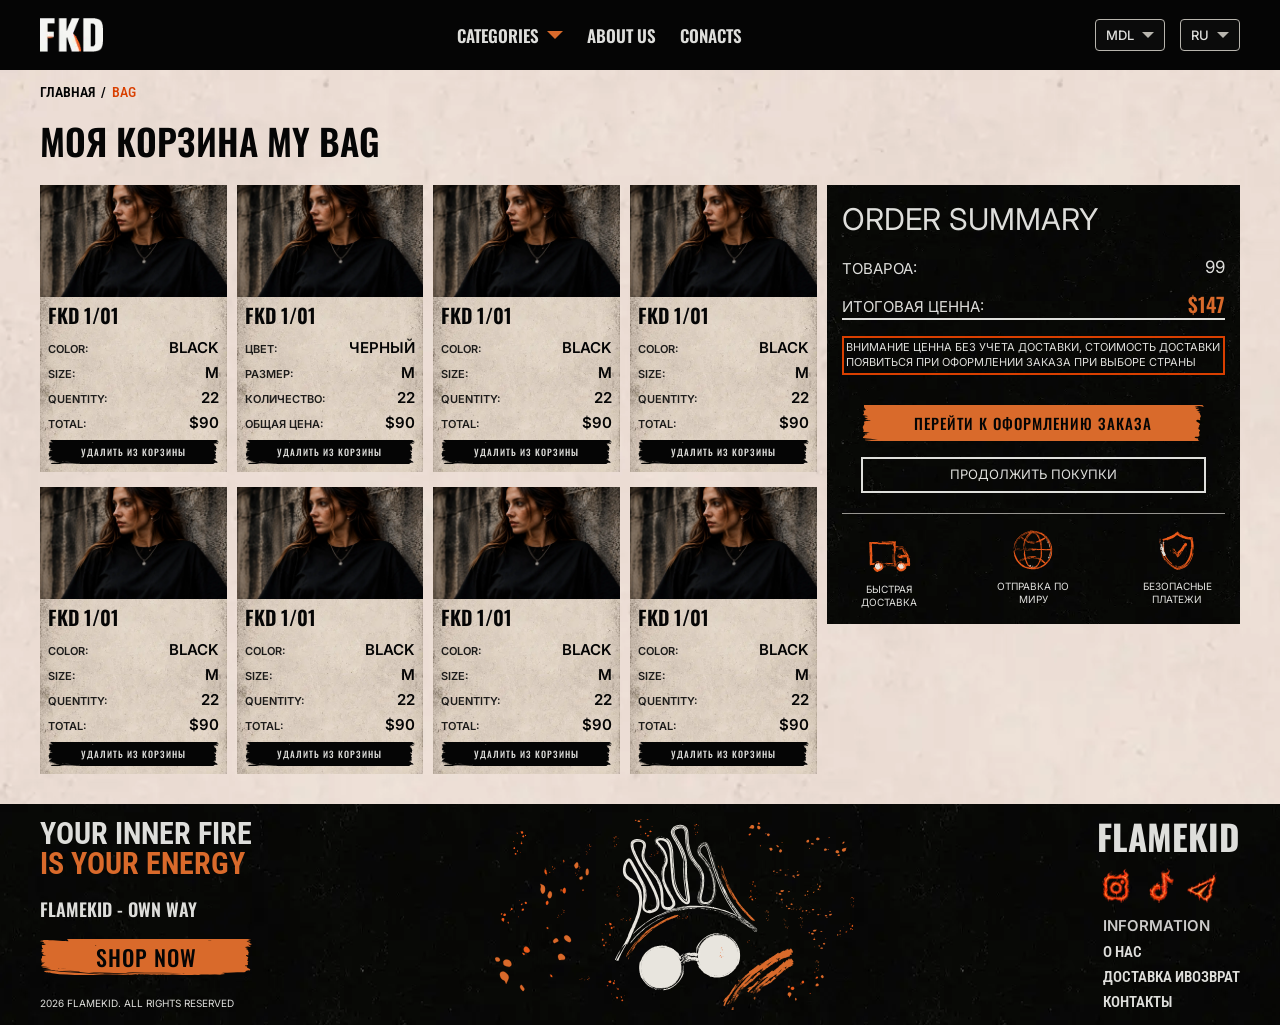
==== bag.html @ b88f5c57 "Add files via upload" ====
<!DOCTYPE html>
<html lang="ru">

<head>
	<title>корзина</title>
	<meta charset="UTF-8">
	<meta name="format-detection" content="telephone=no">

	<style>
		.preloader {
			position: fixed;
			top: 0;
			left: 0;
			z-index: 500;
			display: flex;
			justify-content: center;
			align-items: center;
			width: 100vw;
			height: 100vh;
			background-color: #050505;
			overflow: hidden;
		}

		.preloader img {
			width: 128px;
			height: 128px;

			animation: preload-fkd 1s linear infinite;
		}


		@keyframes preload-fkd {
			0% {
				transform: scale(1);
			}

			50% {
				transform: scale(1.1);
			}

			100% {
				transform: scale(1);
			}
		}
	</style>


	<link rel="stylesheet" href="css/style.min.css?_v=20261005144024">
	<link rel="shortcut icon" href="favicon.ico">
	<!-- <meta name="robots" content="noindex, nofollow"> -->
	<meta name="viewport" content="width=device-width, initial-scale=1.0">
</head>
<div class="preloader">
	<img src="img/icons/preloader.svg" alt="preloader">
</div>

<body>
	<div class="wrapper">
		<header class="header header_black">
			<div class="header__container">
				<div class="header__row row-header">
					<a href="home.html" class="row-header__logo"><picture><source srcset="img/icons/logo-fkd.webp" type="image/webp"><img src="img/icons/logo-fkd.png" alt="logotype fkd"></picture></a>
					<div class="row-header__menu menu">
						<nav class="menu__body">
							<ul class="menu__list">
								<li class="menu__item menu__item_categories" data-da=".row-header, 767.98, 2">
									<button type="button" class="menu__link menu__link_arrow">categories</button>
									<nav class="menu__sub-menu sub-menu">
										<ul class="sub-menu__items">
											<li class="sub-menu__item"><a href="#" class="sub-menu__link">t-shirt</a></li>
											<li class="sub-menu__item"><a href="#" class="sub-menu__link">caps</a></li>
											<li class="sub-menu__item"><a href="#" class="sub-menu__link">shtani</a></li>
											<li class="sub-menu__item"><a href="#" class="sub-menu__link">hudi</a></li>

											<li class="sub-menu__item"><a href="#" class="sub-menu__link">t-shirt</a></li>
											<li class="sub-menu__item"><a href="#" class="sub-menu__link">caps</a></li>
											<li class="sub-menu__item"><a href="#" class="sub-menu__link">shtani</a></li>
											<li class="sub-menu__item"><a href="#" class="sub-menu__link">hudi</a></li>
										</ul>
									</nav>
								</li>
								<li class="menu__item"><a href="/" class="menu__link">about us</a></li>
								<li class="menu__item"><a href="/" class="menu__link">conacts</a></li>

							</ul>
						</nav>
					</div>
					<div class="row-header__info-block block-info-header" data-da=".menu__list, 479.98, 0 ">
						<div class="block-info-header__custom-select" data-da=".menu__list, 767.98, 9" translate="no">

							<select name="money" class="block-info-header__change-money">
								<option value="1" selected>mdl</option>
								<option value="2">usd</option>
								<option value="3">eur</option>
							</select>


							<select name="language" class="block-info-header__language">
								<option value="1" selected>ru</option>
								<option value="2">EN</option>
								<option value="3">RO</option>
							</select>
						</div>
					</div>
					<button type="button" class="row-header__menu-icon menu-text">
						<i></i>
						<div class="menu-text__txt">
							<span class="menu-text__label-close" translate="no">close</span>
							<span class="menu-text__label-open" translate="no">menu</span>
						</div>
					</button>
				</div>
			</div>
		</header>
		<main class="page">
			<div class="page__breadcrumbs-bag breadcrumbs">
				<div class="breadcrumbs__container">
					<ul class="breadcrumbs__list breadcrumbs__list_black-color">
						<li class="breadcrumbs__item"><a href="home.html" class="breadcrumbs__link">главная</a></li>
						<li class="breadcrumbs__item">
							<p class="breadcrumbs__link breadcrumbs__link_active">bag</p>
						</li>
					</ul>
				</div>
			</div>
			<section class="page__bag-content content-bag">
				<div class="content-bag__container">
					<div class="content-bag__top-row row-top">
						<h1 class="row-top__title caption">моя корзина my bag</h1>
					</div>
					<div class="content-bag__row">
						<div class="content-bag__left-column column-left-bag">
							<div class="column-left-bag__product product-bag">
								<div class="product-bag__card">
									<a href="product.html" class="product-bag__img-ibg">
										<picture><source data-srcset="img/card-product-img/000010.webp" srcset="[data-uri]" type="image/webp"><img src="[data-uri]"  src="img/icons/fkd-lazy.svg" data-src="img/card-product-img/000010.png" alt="t-shirt"></picture>
									</a>
									<div class="product-bag__body">
										<h2 class="product-bag__title">fkd 1/01</h2>

										<div class="product-bag__color-info info-color info-card-bag">
											<div class="info-color__caption caption-info-bag">color</div>
											<div class="info-color__value">black</div>
										</div>

										<div class="product-bag__size-info info-size info-card-bag">
											<div class="info-size__caption caption-info-bag">size</div>
											<div class="info-size__value">m</div>
										</div>

										<div class="product-bag__quentity quentity-products info-card-bag">
											<div class="quentity-products__caption caption-info-bag">quentity</div>
											<div class="quentity-products__items">22</div>
										</div>
										<div class="product-bag__price price-product-bag info-card-bag">
											<div class="price-product-bag__caption caption-info-bag">total</div>
											<div class="price-product-bag__money" translate="no">$90</div>
										</div>
										<button type="button" class="product-bag__btn-remove btn-bay">удалить из корзины</button>
									</div>
								</div>
							</div>
							<div class="column-left-bag__product product-bag">
								<div class="product-bag__card">
									<div class="product-bag__img-ibg">
										<picture><source data-srcset="img/card-product-img/000010.webp" srcset="[data-uri]" type="image/webp"><img src="[data-uri]"  src="img/icons/fkd-lazy.svg" data-src="img/card-product-img/000010.png" alt="t-shirt"></picture>
									</div>
									<div class="product-bag__body">
										<h2 class="product-bag__title">fkd 1/01</h2>

										<div class="product-bag__color-info info-color info-card-bag">
											<div class="info-color__caption caption-info-bag">цвет</div>
											<div class="info-color__value">черный</div>
										</div>

										<div class="product-bag__size-info info-size info-card-bag">
											<div class="info-size__caption caption-info-bag">размер</div>
											<div class="info-size__value">m</div>
										</div>

										<div class="product-bag__quentity quentity-products info-card-bag">
											<div class="quentity-products__caption caption-info-bag">количество</div>
											<div class="quentity-products__items">22</div>
										</div>
										<div class="product-bag__price price-product-bag info-card-bag">
											<div class="price-product-bag__caption caption-info-bag">общая цена</div>
											<div class="price-product-bag__money" translate="no">$90</div>
										</div>
										<button type="button" class="product-bag__btn-remove btn-bay">удалить из корзины</button>
									</div>
								</div>
							</div>
							<div class="column-left-bag__product product-bag">
								<div class="product-bag__card">
									<div class="product-bag__img-ibg">
										<picture><source data-srcset="img/card-product-img/000010.webp" srcset="[data-uri]" type="image/webp"><img src="[data-uri]"  src="img/icons/fkd-lazy.svg" data-src="img/card-product-img/000010.png" alt="t-shirt"></picture>
									</div>
									<div class="product-bag__body">
										<h2 class="product-bag__title">fkd 1/01</h2>

										<div class="product-bag__color-info info-color info-card-bag">
											<div class="info-color__caption caption-info-bag">color</div>
											<div class="info-color__value">black</div>
										</div>

										<div class="product-bag__size-info info-size info-card-bag">
											<div class="info-size__caption caption-info-bag">size</div>
											<div class="info-size__value">m</div>
										</div>

										<div class="product-bag__quentity quentity-products info-card-bag">
											<div class="quentity-products__caption caption-info-bag">quentity</div>
											<div class="quentity-products__items">22</div>
										</div>
										<div class="product-bag__price price-product-bag info-card-bag">
											<div class="price-product-bag__caption caption-info-bag">total</div>
											<div class="price-product-bag__money" translate="no">$90</div>
										</div>
										<button type="button" class="product-bag__btn-remove btn-bay">удалить из корзины</button>
									</div>
								</div>
							</div>
							<div class="column-left-bag__product product-bag">
								<div class="product-bag__card">
									<div class="product-bag__img-ibg">
										<picture><source data-srcset="img/card-product-img/000010.webp" srcset="[data-uri]" type="image/webp"><img src="[data-uri]"  src="img/icons/fkd-lazy.svg" data-src="img/card-product-img/000010.png" alt="t-shirt"></picture>
									</div>
									<div class="product-bag__body">
										<h2 class="product-bag__title">fkd 1/01</h2>

										<div class="product-bag__color-info info-color info-card-bag">
											<div class="info-color__caption caption-info-bag">color</div>
											<div class="info-color__value">black</div>
										</div>

										<div class="product-bag__size-info info-size info-card-bag">
											<div class="info-size__caption caption-info-bag">size</div>
											<div class="info-size__value">m</div>
										</div>

										<div class="product-bag__quentity quentity-products info-card-bag">
											<div class="quentity-products__caption caption-info-bag">quentity</div>
											<div class="quentity-products__items">22</div>
										</div>
										<div class="product-bag__price price-product-bag info-card-bag">
											<div class="price-product-bag__caption caption-info-bag">total</div>
											<div class="price-product-bag__money" translate="no">$90</div>
										</div>
										<button type="button" class="product-bag__btn-remove btn-bay">удалить из корзины</button>
									</div>
								</div>
							</div>
							<div class="column-left-bag__product product-bag">
								<div class="product-bag__card">
									<div class="product-bag__img-ibg">
										<picture><source data-srcset="img/card-product-img/000010.webp" srcset="[data-uri]" type="image/webp"><img src="[data-uri]"  src="img/icons/fkd-lazy.svg" data-src="img/card-product-img/000010.png" alt="t-shirt"></picture>
									</div>
									<div class="product-bag__body">
										<h2 class="product-bag__title">fkd 1/01</h2>

										<div class="product-bag__color-info info-color info-card-bag">
											<div class="info-color__caption caption-info-bag">color</div>
											<div class="info-color__value">black</div>
										</div>

										<div class="product-bag__size-info info-size info-card-bag">
											<div class="info-size__caption caption-info-bag">size</div>
											<div class="info-size__value">m</div>
										</div>

										<div class="product-bag__quentity quentity-products info-card-bag">
											<div class="quentity-products__caption caption-info-bag">quentity</div>
											<div class="quentity-products__items">22</div>
										</div>
										<div class="product-bag__price price-product-bag info-card-bag">
											<div class="price-product-bag__caption caption-info-bag">total</div>
											<div class="price-product-bag__money" translate="no">$90</div>
										</div>
										<button type="button" class="product-bag__btn-remove btn-bay">удалить из корзины</button>
									</div>
								</div>
							</div>
							<div class="column-left-bag__product product-bag">
								<div class="product-bag__card">
									<div class="product-bag__img-ibg">
										<picture><source data-srcset="img/card-product-img/000010.webp" srcset="[data-uri]" type="image/webp"><img src="[data-uri]"  src="img/icons/fkd-lazy.svg" data-src="img/card-product-img/000010.png" alt="t-shirt"></picture>
									</div>
									<div class="product-bag__body">
										<h2 class="product-bag__title">fkd 1/01</h2>

										<div class="product-bag__color-info info-color info-card-bag">
											<div class="info-color__caption caption-info-bag">color</div>
											<div class="info-color__value">black</div>
										</div>

										<div class="product-bag__size-info info-size info-card-bag">
											<div class="info-size__caption caption-info-bag">size</div>
											<div class="info-size__value">m</div>
										</div>

										<div class="product-bag__quentity quentity-products info-card-bag">
											<div class="quentity-products__caption caption-info-bag">quentity</div>
											<div class="quentity-products__items">22</div>
										</div>
										<div class="product-bag__price price-product-bag info-card-bag">
											<div class="price-product-bag__caption caption-info-bag">total</div>
											<div class="price-product-bag__money" translate="no">$90</div>
										</div>
										<button type="button" class="product-bag__btn-remove btn-bay">удалить из корзины</button>
									</div>
								</div>
							</div>
							<div class="column-left-bag__product product-bag">
								<div class="product-bag__card">
									<div class="product-bag__img-ibg">
										<picture><source data-srcset="img/card-product-img/000010.webp" srcset="[data-uri]" type="image/webp"><img src="[data-uri]"  src="img/icons/fkd-lazy.svg" data-src="img/card-product-img/000010.png" alt="t-shirt"></picture>
									</div>
									<div class="product-bag__body">
										<h2 class="product-bag__title">fkd 1/01</h2>

										<div class="product-bag__color-info info-color info-card-bag">
											<div class="info-color__caption caption-info-bag">color</div>
											<div class="info-color__value">black</div>
										</div>

										<div class="product-bag__size-info info-size info-card-bag">
											<div class="info-size__caption caption-info-bag">size</div>
											<div class="info-size__value">m</div>
										</div>

										<div class="product-bag__quentity quentity-products info-card-bag">
											<div class="quentity-products__caption caption-info-bag">quentity</div>
											<div class="quentity-products__items">22</div>
										</div>
										<div class="product-bag__price price-product-bag info-card-bag">
											<div class="price-product-bag__caption caption-info-bag">total</div>
											<div class="price-product-bag__money" translate="no">$90</div>
										</div>
										<button type="button" class="product-bag__btn-remove btn-bay">удалить из корзины</button>
									</div>
								</div>
							</div>
							<div class="column-left-bag__product product-bag">
								<div class="product-bag__card">
									<div class="product-bag__img-ibg">
										<picture><source data-srcset="img/card-product-img/000010.webp" srcset="[data-uri]" type="image/webp"><img src="[data-uri]"  src="img/icons/fkd-lazy.svg" data-src="img/card-product-img/000010.png" alt="t-shirt"></picture>
									</div>
									<div class="product-bag__body">
										<h2 class="product-bag__title">fkd 1/01</h2>

										<div class="product-bag__color-info info-color info-card-bag">
											<div class="info-color__caption caption-info-bag">color</div>
											<div class="info-color__value">black</div>
										</div>

										<div class="product-bag__size-info info-size info-card-bag">
											<div class="info-size__caption caption-info-bag">size</div>
											<div class="info-size__value">m</div>
										</div>

										<div class="product-bag__quentity quentity-products info-card-bag">
											<div class="quentity-products__caption caption-info-bag">quentity</div>
											<div class="quentity-products__items">22</div>
										</div>
										<div class="product-bag__price price-product-bag info-card-bag">
											<div class="price-product-bag__caption caption-info-bag">total</div>
											<div class="price-product-bag__money" translate="no">$90</div>
										</div>
										<button type="button" class="product-bag__btn-remove btn-bay">удалить из корзины</button>
									</div>
								</div>
							</div>
						</div>
						<div class="content-bag__right-column column-right">
							<div class="column-right__body">
								<h3 class="column-right__title">order summary</h3>
								<div class="column-right__quentity-info info-quentity info-card-bag">
									<div class="info-quentity__title">товароа</div>
									<div class="info-quentity__product-quentity">99</div>
								</div>
								<div class="column-right__price price-order info-card-bag">
									<div class="price-order__title">итоговая ценна</div>
									<div class="price-order__price">$147</div>
								</div>
								<p class="column-right__additional-info">внимание ценна без учета доставки, стоимость доставки появиться при оформлении заказа при выборе страны</p>
								<button type="submit" class="column-right__checkout btn-bay btn-bay_orange">перейти к оформлению заказа</button>
								<a href="#" class="column-right__continue-shop">продолжить покупки</a>
								<div class="column-right__icons-row row-icons-product">
									<div class="row-icons-product__card">
										<div class="row-icons-product__icon-diverly"></div>
										<p class="row-icons-product__txt">быстрая доставка</p>
									</div>
									<div class="row-icons-product__card">
										<div class="row-icons-product__icon-shiping"></div>
										<p class="row-icons-product__txt">отправка по миру</p>
									</div>
									<div class="row-icons-product__card">
										<div class="row-icons-product__icon-secure"></div>
										<p class="row-icons-product__txt">безопасные платежи</p>
									</div>
								</div>
							</div>
						</div>
					</div>
				</div>
			</section>
		</main>
		<footer class="footer">
			<div class="footer__container">
				<div class="footer__row">
					<div class="footer__item-left left-item-footer">
						<p class="left-item-footer__big-txt">Your inner fire <br> <span> is your energy</span></p>
						<p class="left-item-footer__small-txt">flamekid - own way</p>
						<a href="#" class="left-item-footer__link btn-bay btn-bay_orange">shop now</a>
						<p class="left-item-footer__copyright" data-da=".right-item, 767.98,4">2026 flamekid. all rights reserved</p>
					</div>
					<div class="footer__item-img">
						<div class="footer__wrapper-decor-ibg">
							<img src="img/icons/fkd-footer.svg" alt="fkd">
						</div>
					</div>
					<div class="footer__item-right right-item">
						<a href="home.html" class="right-item__logo">flamekid</a>
						<div class="right-item__social-media media-social">

							<a href="#" class="media-social__link-ibg">
								<picture><source srcset="img/icons/inst-01.webp" type="image/webp"><img src="img/icons/inst-01.png" alt="instagram icon"></picture>
							</a>

							<a href="#" class="media-social__link-ibg">
								<picture><source srcset="img/icons/tiktok-01.webp" type="image/webp"><img src="img/icons/tiktok-01.png" alt="tiktok icon"></picture>
							</a>

							<a href="#" class="media-social__link-ibg">
								<picture><source srcset="img/icons/tg-01.webp" type="image/webp"><img src="img/icons/tg-01.png" alt="telegram icon"></picture>
							</a>
						</div>
						<div data-spollers="767.98,max" class="right-item__spollers spollers">
							<div class="spollers__item">
								<button type="button" data-spoller class="spollers__title">information</button>
								<ul class="spollers__body">
									<li class="spollers__items"><a href="#" class="spollers__link">о нас</a></li>
									<li class="spollers__items"><a href="#" class="spollers__link">доставка ивозврат</a></li>
									<li class="spollers__items"><a href="#" class="spollers__link">контакты</a></li>
								</ul>
							</div>
						</div>
					</div>
				</div>
			</div>
		</footer>
	</div>
	<script src="js/app.min.js?_v=20261005144024"></script>
</body>

</html>
---- css/style.min.css ----
@import url(https://fonts.googleapis.com/css?family=Roboto+Condensed:300,regular,500,600,700,800&display=swap);@import url(https://fonts.googleapis.com/css?family=Oswald:500,600,700&display=swap);@import url(https://fonts.googleapis.com/css?family=Inter:regular,600,700&display=swap);[class*=_icon-]:before{font-family:icons;font-style:normal;font-weight:400;font-variant:normal;text-transform:none;line-height:1;-webkit-font-smoothing:antialiased;-moz-osx-font-smoothing:grayscale}[class*=_icon-]:before{display:block}*{padding:0;margin:0;border:0}*,:after,:before{-webkit-box-sizing:border-box;box-sizing:border-box}body,html{height:100%;min-width:320px}body{color:rgba(245,245,242,.9058823529);line-height:1;font-family:Inter;font-size:.9375rem;-ms-text-size-adjust:100%;-moz-text-size-adjust:100%;-webkit-text-size-adjust:100%;-webkit-font-smoothing:antialiased;-moz-osx-font-smoothing:grayscale}button,input,textarea{font-family:Inter;font-size:inherit}button{cursor:pointer;color:inherit;background-color:inherit}a{color:inherit}a:link,a:visited{text-decoration:none}a:hover{text-decoration:none}ul li{list-style:none}img{vertical-align:top}h1,h2,h3,h4,h5,h6{font-weight:inherit;font-size:inherit}.no-scrolling body{overflow:hidden;-ms-touch-action:none;touch-action:none}.loaded body .preloader{display:none}.lock body{overflow:hidden;-ms-touch-action:none;touch-action:none}.wrapper{min-height:100%;display:-webkit-box;display:-ms-flexbox;display:flex;-webkit-box-orient:vertical;-webkit-box-direction:normal;-ms-flex-direction:column;flex-direction:column;overflow:hidden}.wrapper>main{-webkit-box-flex:1;-ms-flex:1 1 auto;flex:1 1 auto}.wrapper>*{min-width:0}[class*=__container]{max-width:75rem;-webkit-box-sizing:content-box;box-sizing:content-box;margin:0 auto;padding:0 .9375rem}.select{position:relative}.select__body{position:relative}.select__title{color:rgba(245,245,242,.9058823529);text-align:left;font-size:.8125rem;font-weight:500;text-transform:uppercase;border:.09375rem solid #b8b5ae;border-radius:.25rem;background-color:#0b0b0b;cursor:pointer;width:100%}.select__value{display:-webkit-box;display:-ms-flexbox;display:flex;-webkit-box-align:center;-ms-flex-align:center;align-items:center;height:1.875rem;padding:0 .625rem;-webkit-column-gap:.5rem;-moz-column-gap:.5rem;column-gap:.5rem;-webkit-box-orient:horizontal;-webkit-box-direction:reverse;-ms-flex-direction:row-reverse;flex-direction:row-reverse}.select__value:before{content:"";-webkit-box-flex:0;-ms-flex:0 0 .625rem;flex:0 0 .625rem;-webkit-transition:all .3s ease 0s;transition:all .3s ease 0s;display:-webkit-box;display:-ms-flexbox;display:flex;-webkit-box-pack:center;-ms-flex-pack:center;justify-content:center;-webkit-box-align:center;-ms-flex-align:center;align-items:center;border-left:.375rem solid transparent;border-right:.375rem solid transparent;border-top:.375rem solid #b8b5ae}._select-open .select__value:before{-webkit-transform:rotate(-180deg);-ms-transform:rotate(-180deg);transform:rotate(-180deg);border-top:.375rem solid #d93f00}.select__text{-webkit-box-flex:1;-ms-flex:1 1 auto;flex:1 1 auto}.select__input{width:100%;background-color:rgba(0,0,0,0);height:100%}.select__options{color:rgba(245,245,242,.9058823529);position:absolute;top:1.8125rem;border-radius:0 0 .25rem .25rem;min-width:100%;left:0;background-color:#0b0b0b;border-top:0;border:.09375rem solid #b8b5ae;border-top:0;padding:.25rem 0 .3125rem 0}.select__scroll{overflow-y:auto;overflow-x:hidden;max-height:200px}.select__option{width:100%;display:block;text-align:left;cursor:pointer;padding:.3125rem .625rem;color:inherit;font-size:.8125rem;font-weight:500;text-transform:uppercase}.select__option._select-selected{background-color:#eee}.select__row{display:-webkit-inline-box;display:-ms-inline-flexbox;display:inline-flex;-webkit-box-align:center;-ms-flex-align:center;align-items:center}.select._select-open{z-index:5}._select-tag{cursor:pointer}body::after{content:"";background-color:rgba(0,0,0,.7);position:fixed;width:100%;height:100%;top:0;left:0;opacity:0;-webkit-transition:opacity .4s ease 0s;transition:opacity .4s ease 0s;pointer-events:none;z-index:149}body.popup-show::after{opacity:1}.popup{position:fixed;top:0;left:0;bottom:0;right:0;padding:30px 10px;-webkit-transition:visibility .8s ease 0s;transition:visibility .8s ease 0s;visibility:hidden;pointer-events:none}.popup_show{z-index:150;visibility:visible;overflow:auto;pointer-events:auto}.popup_show .popup__content{visibility:visible;-webkit-transform:scale(1);-ms-transform:scale(1);transform:scale(1)}.popup__wrapper{display:-webkit-box;display:-ms-flexbox;display:flex;-webkit-box-align:center;-ms-flex-align:center;align-items:center;min-height:100%;width:100%;-webkit-box-pack:center;-ms-flex-pack:center;justify-content:center}.popup__content{position:relative;visibility:hidden;-webkit-transform:scale(0);-ms-transform:scale(0);transform:scale(0);-webkit-transition:-webkit-transform .3s ease 0s;transition:-webkit-transform .3s ease 0s;transition:transform .3s ease 0s;transition:transform .3s ease 0s,-webkit-transform .3s ease 0s;background-color:#eee;padding:20px;width:100%;max-width:900px;border-radius:10px}.lock .popup__content{visibility:visible}.no-webp #popup-add-bag .popup__content{background:url(../img/background/bg5.jpg) center/contain repeat}#popup-add-bag .popup__content{width:400px}.popup-close-btn{position:absolute;width:25px;height:25px;top:20px;right:20px}.popup-close-btn::after,.popup-close-btn::before{content:"";position:absolute;display:block;width:100%;height:3px;background-color:#050505;-webkit-transition:background-color .2s ease;transition:background-color .2s ease}.popup-close-btn::before{-webkit-transform:rotate(-45deg);-ms-transform:rotate(-45deg);transform:rotate(-45deg)}.popup-close-btn::after{-webkit-transform:rotate(45deg);-ms-transform:rotate(45deg);transform:rotate(45deg)}.content-popup{display:-webkit-box;display:-ms-flexbox;display:flex;-webkit-box-orient:vertical;-webkit-box-direction:normal;-ms-flex-direction:column;flex-direction:column;-webkit-box-align:center;-ms-flex-align:center;align-items:center}.content-popup__decor{position:relative;width:80px;height:80px;margin-bottom:18px;background:url(../img/icons/check-flame.svg) center/contain no-repeat}.content-popup__decor::before{content:"";position:absolute;top:55%;left:39%;width:25px;height:25px;-webkit-transform:scale(0);-ms-transform:scale(0);transform:scale(0);background:url(../img/icons/check-green.svg) 0 0 no-repeat}@-webkit-keyframes check-anim{0%{-webkit-transform:scale(0);transform:scale(0);opacity:0}60%{-webkit-transform:scale(1.15);transform:scale(1.15);opacity:1}100%{-webkit-transform:scale(1);transform:scale(1);opacity:1}}@keyframes check-anim{0%{-webkit-transform:scale(0);transform:scale(0);opacity:0}60%{-webkit-transform:scale(1.15);transform:scale(1.15);opacity:1}100%{-webkit-transform:scale(1);transform:scale(1);opacity:1}}.popup_show .content-popup__decor::before{-webkit-animation:check-anim .8s ease .5s forwards;animation:check-anim .8s ease .5s forwards}.content-popup__title{font-family:Oswald;font-size:28px;font-weight:600;color:#050505;text-transform:uppercase;line-height:1.3;text-align:center;margin-bottom:35px}.content-popup__btn-open-bag{width:50%;margin-bottom:18px}#popup-add-bag .content-popup__btn-buy{width:50%;background:url(../img/icons/hover-orange.svg) center/cover no-repeat;color:#050505}[class*=-ibg]{position:relative}[class*=-ibg] img{position:absolute;width:100%;height:100%;top:0;left:0;-o-object-fit:cover;object-fit:cover}[class*=-ibg_contain] img{-o-object-fit:contain;object-fit:contain}.link-view-all{position:relative;min-height:2.0625rem;display:-webkit-inline-box;display:-ms-inline-flexbox;display:inline-flex;-webkit-box-align:center;-ms-flex-align:center;align-items:center;-webkit-box-pack:center;-ms-flex-pack:center;justify-content:center;-webkit-box-flex:0;-ms-flex:0 0 7.5rem;flex:0 0 7.5rem;padding:.5rem;font-family:"Roboto Condensed"}.link-view-all{font-weight:500;text-align:center;text-transform:uppercase;letter-spacing:.125rem;overflow:hidden;background:url(../img/icons/hover-black.svg) center/cover no-repeat;-webkit-transition:color .3s ease-in;transition:color .3s ease-in}.link-view-all::before{content:"";position:absolute;top:-1.5625rem;left:-4.375rem;width:1.875rem;height:6.25rem;opacity:.5;-webkit-transform:rotate(35deg);-ms-transform:rotate(35deg);transform:rotate(35deg);background-color:#d96a2b;-webkit-transition:left .6s cubic-bezier(.19,1,.22,1);transition:left .6s cubic-bezier(.19,1,.22,1)}.caption{font-family:Oswald}.caption{font-weight:600;text-transform:uppercase;color:#050505}.card-title{font-family:Oswald;font-size:1.625rem;font-weight:500;color:#050505;text-transform:uppercase}.row-top{display:-webkit-box;display:-ms-flexbox;display:flex;-webkit-box-align:start;-ms-flex-align:start;align-items:flex-start;-webkit-box-pack:justify;-ms-flex-pack:justify;justify-content:space-between;-webkit-column-gap:.9375rem;-moz-column-gap:.9375rem;column-gap:.9375rem}.card-ibg{padding-bottom:100%;border-radius:.25rem;overflow:hidden;text-align:center}.card-ibg img:not(._lazy-loaded){-webkit-filter:blur(5px);filter:blur(5px)}.card-ibg img{-webkit-filter:blur(0);filter:blur(0);-webkit-transition:-webkit-filter .4s ease-in-out;transition:-webkit-filter .4s ease-in-out;transition:filter .4s ease-in-out;transition:filter .4s ease-in-out,-webkit-filter .4s ease-in-out}.card-price{font-family:"Roboto Condensed"}.card-price{font-weight:700;color:#050505;text-transform:uppercase}.price{display:-webkit-box;display:-ms-flexbox;display:flex;-webkit-box-align:center;-ms-flex-align:center;align-items:center;-webkit-column-gap:1.5625rem;-moz-column-gap:1.5625rem;column-gap:1.5625rem;font-family:"Roboto Condensed";font-weight:700;text-transform:uppercase}.price__new{color:rgba(245,245,242,.9058823529)}.price__old{text-decoration:line-through;color:rgba(245,245,242,.6392156863)}.btn-bay{position:relative;display:-webkit-box;display:-ms-flexbox;display:flex;-webkit-box-align:center;-ms-flex-align:center;align-items:center;-webkit-box-pack:center;-ms-flex-pack:center;justify-content:center;min-height:2.25rem;padding:.3125rem;font-family:Oswald;font-size:.8125rem;font-weight:500;text-transform:uppercase;letter-spacing:.0625rem;text-align:center;overflow:hidden;background:url(../img/icons/hover-black.svg) center/cover no-repeat;-webkit-transition:color .6s ease,-webkit-transform .1s ease;transition:color .6s ease,-webkit-transform .1s ease;transition:color .6s ease,transform .1s ease;transition:color .6s ease,transform .1s ease,-webkit-transform .1s ease}.btn-bay::before{content:"";position:absolute;top:-4.6875rem;left:-4.6875rem;width:3.125rem;height:9.6875rem;opacity:.5;-webkit-transform:rotate(35deg);-ms-transform:rotate(35deg);transform:rotate(35deg);background-color:#d96a2b;-webkit-transition:left .6s cubic-bezier(.19,1,.22,1);transition:left .6s cubic-bezier(.19,1,.22,1)}.btn-bay:active{-webkit-transform:scale(1.01);-ms-transform:scale(1.01);transform:scale(1.01)}.btn-bay_orange{color:#050505;background:url(../img/icons/hover-orange.svg) center/cover no-repeat}.product-card{border-radius:.25rem}.no-webp .product-card__body{background:url(../img/background/bg-card2.jpg) 0 0/contain repeat}.product-card__body{position:relative;display:-webkit-box;display:-ms-flexbox;display:flex;-webkit-box-orient:vertical;-webkit-box-direction:normal;-ms-flex-direction:column;flex-direction:column;height:100%;padding-bottom:.625rem}.product-card__body::before{content:"";position:absolute;top:0;left:0;width:100%;height:100%}.product-card__img-link{margin-bottom:.25rem}.info-product{z-index:20;-webkit-box-flex:1;-ms-flex:1 1 auto;flex:1 1 auto;display:-webkit-box;display:-ms-flexbox;display:flex;-webkit-box-orient:vertical;-webkit-box-direction:normal;-ms-flex-direction:column;flex-direction:column;padding-top:0;padding-bottom:0}.info-product__top-row{display:-webkit-box;display:-ms-flexbox;display:flex;-webkit-box-pack:justify;-ms-flex-pack:justify;justify-content:space-between;-webkit-box-align:center;-ms-flex-align:center;align-items:center;-ms-flex-wrap:wrap;flex-wrap:wrap;gap:.75rem;margin-bottom:.75rem}.info-product__title{-webkit-box-flex:1;-ms-flex:1 1 50%;flex:1 1 50%}.info-product__sub-title{-webkit-box-flex:1;-ms-flex:1 1 auto;flex:1 1 auto;font-size:.875rem;font-weight:600;line-height:1.2;color:#0b0b0b;text-transform:uppercase;margin-bottom:.75rem}.info-product__bottom .info-product__rating{margin-bottom:1rem}.row-price{display:-webkit-box;display:-ms-flexbox;display:flex;-webkit-box-align:center;-ms-flex-align:center;align-items:center;-webkit-column-gap:.625rem;-moz-column-gap:.625rem;column-gap:.625rem}.row-price__old{color:#050505;text-decoration:line-through;font-weight:600}.show-rating{display:-webkit-box;display:-ms-flexbox;display:flex;-webkit-box-align:end;-ms-flex-align:end;align-items:end;-webkit-column-gap:.5rem;-moz-column-gap:.5rem;column-gap:.5rem}.show-rating__items{display:-webkit-box;display:-ms-flexbox;display:flex;-webkit-box-align:center;-ms-flex-align:center;align-items:center;-webkit-column-gap:.0625rem;-moz-column-gap:.0625rem;column-gap:.0625rem}.show-rating__item-fire{position:relative;-webkit-box-flex:0;-ms-flex-positive:0;flex-grow:0;-ms-flex-negative:0;flex-shrink:0}.show-rating__item-fire::before{content:"";position:absolute;top:0;left:0;width:100%;height:100%;background:url(../img/icons/flame.svg) center no-repeat}.show-rating__item-fire_empty::before{content:"";position:absolute;top:0;left:0;width:100%;height:100%;background:url(../img/icons/flame-empty.svg) center no-repeat}.show-rating__quentity{color:#0b0b0b}.show-rating__quentity_white{color:rgba(245,245,242,.9058823529)}.btn-swiper-arrow{position:relative;width:1.375rem;height:1.375rem}.btn-swiper-arrow::before{content:"";position:absolute;top:0;left:0;width:100%;height:100%;-webkit-transition:-webkit-transform .1s ease;transition:-webkit-transform .1s ease;transition:transform .1s ease;transition:transform .1s ease,-webkit-transform .1s ease;cursor:pointer}.btn-swiper-arrow:active::before{-webkit-transform:scale(.8);-ms-transform:scale(.8);transform:scale(.8)}.control-swiper{display:-webkit-box;display:-ms-flexbox;display:flex;-webkit-box-align:center;-ms-flex-align:center;align-items:center;-webkit-box-pack:center;-ms-flex-pack:center;justify-content:center;gap:50px}.control-swiper__btn-prev::before{background:url(../img/icons/btn-prev.svg) center no-repeat}.control-swiper__btn-next::before{background:url(../img/icons/btn-next.svg) center no-repeat}.control-swiper__pagination{display:-webkit-box;display:-ms-flexbox;display:flex;-webkit-box-align:center;-ms-flex-align:center;align-items:center;gap:.3125rem}.swiper-pagination-bullet{position:relative;-webkit-box-flex:0;-ms-flex:0 0 .625rem;flex:0 0 .625rem;height:.625rem}.swiper-pagination-bullet::before{content:"";position:absolute;top:0;left:0;width:100%;height:100%;opacity:.5;background:url(../img/icons/bullet.svg) center no-repeat;-webkit-transition:opacity .2s ease;transition:opacity .2s ease;cursor:pointer}.swiper-pagination-bullet-active::before{opacity:1}.breadcrumbs__list{display:-webkit-box;display:-ms-flexbox;display:flex;-webkit-box-align:center;-ms-flex-align:center;align-items:center;font-family:"Roboto Condensed"}.breadcrumbs__list{font-weight:600;text-transform:uppercase}.breadcrumbs__list_black-color{color:#050505}.breadcrumbs__list_white-color{color:rgba(245,245,242,.9058823529)}.breadcrumbs__list>:not(:last-child)::after{content:"/";font-weight:600;margin:0 .375rem}.breadcrumbs__item{display:-webkit-box;display:-ms-flexbox;display:flex;-webkit-box-align:center;-ms-flex-align:center;align-items:center}.breadcrumbs__link{position:relative;display:inline-block;overflow:hidden}.breadcrumbs__link_active{color:#d93f00;font-weight:500}.breadcrumbs__link::before{content:"";position:absolute;bottom:0;left:-100%;width:100%;height:.09375rem;background-color:#d93f00;-webkit-transition:left .2s ease;transition:left .2s ease}.header{position:absolute;top:0;left:0;width:100%;z-index:100}.header_black{background-color:#050505;position:static}.row-header{display:-webkit-box;display:-ms-flexbox;display:flex;-webkit-box-align:center;-ms-flex-align:center;align-items:center}.row-header{padding:.6875rem 0}.row-header__logo{position:relative;z-index:15;-webkit-box-flex:0;-ms-flex:0 0 3.75rem;flex:0 0 3.75rem;height:2.125rem}.row-header__logo img{min-width:100%;height:100%}.menu{-webkit-box-flex:1;-ms-flex:1 1 auto;flex:1 1 auto;display:-webkit-box;display:-ms-flexbox;display:flex;-webkit-box-align:center;-ms-flex-align:center;align-items:center;-webkit-box-pack:center;-ms-flex-pack:center;justify-content:center}.menu__list{display:-webkit-box;display:-ms-flexbox;display:flex;-ms-flex-wrap:wrap;flex-wrap:wrap;-webkit-box-pack:center;-ms-flex-pack:center;justify-content:center}.menu__list:focus-within .sub-menu{visibility:visible;opacity:1}.menu__list:focus-within .menu__link_arrow::after{-webkit-transform:rotate(-180deg);-ms-transform:rotate(-180deg);transform:rotate(-180deg)}.menu__item{position:relative;z-index:5;padding:0 .75rem;min-height:1.75rem;display:-webkit-box;display:-ms-flexbox;display:flex;-webkit-box-align:center;-ms-flex-align:center;align-items:center;-webkit-box-pack:center;-ms-flex-pack:center;justify-content:center;font-family:Oswald}.menu__item{font-weight:600;text-transform:uppercase}.menu__item::before{content:"";position:absolute;z-index:-1;top:0;left:0;width:100%;height:100%;-webkit-transform:scale3d(0,1,1);transform:scale3d(0,1,1);-webkit-transform-origin:center left;-ms-transform-origin:center left;transform-origin:center left;background:url(../img/icons/hover-orange.svg) center/cover no-repeat;-webkit-transition:-webkit-transform .2s ease-in;transition:-webkit-transform .2s ease-in;transition:transform .2s ease-in;transition:transform .2s ease-in,-webkit-transform .2s ease-in}.sub-menu{position:absolute;top:1.0625rem;left:0;z-index:1;min-width:9.375rem;visibility:hidden;opacity:0;padding-top:.9375rem;-webkit-transition:opacity .5s ease;transition:opacity .5s ease}.sub-menu-active .sub-menu{visibility:visible;opacity:1}.sub-menu__items{padding:.75rem;background-color:#0b0b0b}.sub-menu__item{display:-webkit-box;display:-ms-flexbox;display:flex}.sub-menu__item:not(:last-child){margin-bottom:.875rem}.sub-menu__link{width:100%;-webkit-transition:color .2s ease;transition:color .2s ease}.sub-menu__link:hover{color:#d96a2b}.block-info-header{position:relative;z-index:5;display:-webkit-box;display:-ms-flexbox;display:flex;-webkit-box-align:center;-ms-flex-align:center;align-items:center;-webkit-box-pack:center;-ms-flex-pack:center;justify-content:center}.block-info-header__custom-select{display:-webkit-box;display:-ms-flexbox;display:flex;-webkit-box-align:center;-ms-flex-align:center;align-items:center;-webkit-column-gap:.9375rem;-moz-column-gap:.9375rem;column-gap:.9375rem}.bag{display:-webkit-box;display:-ms-flexbox;display:flex;-webkit-box-align:center;-ms-flex-align:center;align-items:center;-webkit-column-gap:.75rem;-moz-column-gap:.75rem;column-gap:.75rem;padding:.1875rem .5rem;background:url(../img/icons/hover-black.svg) center/cover no-repeat}.no-webp .bag::before{background:url(../img/icons/cart.png) center/contain no-repeat}.bag::before{content:"";-webkit-box-flex:0;-ms-flex:0 0 2.1875rem;flex:0 0 2.1875rem;height:1.5625rem;-webkit-transition:-webkit-transform .1s ease-in;transition:-webkit-transform .1s ease-in;transition:transform .1s ease-in;transition:transform .1s ease-in,-webkit-transform .1s ease-in}.bag__quentity{font-size:1.0625rem}.bag__value-price{display:-webkit-box;display:-ms-flexbox;display:flex;-webkit-column-gap:.75rem;-moz-column-gap:.75rem;column-gap:.75rem;font-size:1.1875rem}.bag__value-price::before{content:"";width:.125rem;background-color:#d93f00}.menu__link_arrow{display:-webkit-box;display:-ms-flexbox;display:flex;-webkit-box-align:center;-ms-flex-align:center;align-items:center;-webkit-column-gap:.5rem;-moz-column-gap:.5rem;column-gap:.5rem;font-family:Oswald}.menu__link_arrow{font-weight:600;text-transform:uppercase}.menu__link_arrow::after{content:"";border-left:.5rem solid transparent;border-right:.5rem solid transparent;border-top:.5rem solid #d96a2b;-webkit-transition:all .3s ease;transition:all .3s ease}.sub-menu-active .menu__link_arrow::after{-webkit-transform:rotate(-180deg);-ms-transform:rotate(-180deg);transform:rotate(-180deg)}.menu-text{display:none}.no-webp .footer{background:url(../img/background/bg-abour-product.jpg) center repeat}.footer{position:relative;padding:.9375rem 0}.footer__row{display:-webkit-box;display:-ms-flexbox;display:flex;-webkit-box-pack:justify;-ms-flex-pack:justify;justify-content:space-between;-webkit-column-gap:.9375rem;-moz-column-gap:.9375rem;column-gap:.9375rem}.footer__item-img{-webkit-box-flex:0;-ms-flex:0 1 30%;flex:0 1 30%;display:-webkit-box;display:-ms-flexbox;display:flex;-webkit-box-align:center;-ms-flex-align:center;align-items:center;-webkit-box-pack:center;-ms-flex-pack:center;justify-content:center}.footer__wrapper-decor-ibg{width:100%;padding-bottom:53%}.left-item-footer{display:-webkit-box;display:-ms-flexbox;display:flex;-webkit-box-orient:vertical;-webkit-box-direction:normal;-ms-flex-direction:column;flex-direction:column;-webkit-box-pack:justify;-ms-flex-pack:justify;justify-content:space-between;row-gap:.625rem}.left-item-footer__big-txt{font-family:"Roboto Condensed"}.left-item-footer__big-txt{font-weight:700;text-transform:uppercase}.left-item-footer__big-txt span{color:#d96a2b}.left-item-footer__small-txt{font-family:Oswald}.left-item-footer__small-txt{font-weight:600;text-transform:uppercase}.left-item-footer__copyright{text-transform:uppercase;line-height:1.3}.right-item{display:-webkit-box;display:-ms-flexbox;display:flex;-webkit-box-orient:vertical;-webkit-box-direction:normal;-ms-flex-direction:column;flex-direction:column;-webkit-box-pack:justify;-ms-flex-pack:justify;justify-content:space-between;-webkit-box-align:end;-ms-flex-align:end;align-items:flex-end;row-gap:.625rem}.right-item__logo{font-family:Oswald}.right-item__logo{font-weight:700;text-transform:uppercase;display:inline-block;-ms-flex-item-align:start;align-self:flex-start}.right-item__spollers{font-family:"Roboto Condensed";font-weight:600;text-transform:uppercase}.right-item__spollers .spollers__body>:not(:last-child){margin-bottom:.625rem}.media-social{width:100%;display:-webkit-box;display:-ms-flexbox;display:flex;-webkit-box-align:end;-ms-flex-align:end;align-items:flex-end;-webkit-column-gap:.5rem;-moz-column-gap:.5rem;column-gap:.5rem}.media-social__link-ibg{-webkit-box-flex:0;-ms-flex:0 0 25%;flex:0 0 25%;padding-bottom:25%;-webkit-transition:-webkit-transform .2s ease-in;transition:-webkit-transform .2s ease-in;transition:transform .2s ease-in;transition:transform .2s ease-in,-webkit-transform .2s ease-in}.spollers__title{font-weight:600;text-transform:uppercase;color:#cccbca;margin-bottom:.625rem}.spollers__link{-webkit-transition:color .2s ease;transition:color .2s ease}.spollers__link:hover{color:#d93f00}.page__hero{padding-bottom:.625rem}.no-webp .hero-page{background:url(../img/banner-home/bgcfkd4.jpg) center/cover no-repeat}.hero-page{position:relative}.hero-page::before{content:"";position:absolute;top:0;left:0;z-index:2;width:100%;height:100%;background-color:rgba(91,149,91,.12)}.hero-page__img-man-ibg{position:absolute;bottom:0}.content-hero>:last-child{margin-bottom:0}.content-hero__logo-ibg{width:81.244%;padding-bottom:14%}.content-hero__title{position:absolute;width:1px;height:1px;margin:-1px;padding:0;overflow:hidden;clip:rect(0 0 0 0);border:0}.content-hero__bottom-row{position:relative;z-index:3;display:-webkit-box;display:-ms-flexbox;display:flex;-webkit-box-pack:justify;-ms-flex-pack:justify;justify-content:space-between;-webkit-box-align:center;-ms-flex-align:center;align-items:center;-webkit-column-gap:.875rem;-moz-column-gap:.875rem;column-gap:.875rem}.content-hero__crambs{font-family:"Roboto Condensed";font-weight:500}.content-hero__crambs{text-transform:uppercase;letter-spacing:.125rem}.content-hero p{font-weight:600;line-height:1.2;text-transform:uppercase;max-width:38%}.brush-text__svg{display:block;width:100%}.brush-text__title{letter-spacing:1px;fill:#fff}.brush-mask__stroke{stroke-dasharray:1000;stroke-dashoffset:1000;-webkit-animation:brush-loop 33s linear infinite;animation:brush-loop 33s linear infinite}@-webkit-keyframes brush-loop{0%{stroke-dashoffset:1000}12.121%{stroke-dashoffset:0}57.576%{stroke-dashoffset:0}69.697%{stroke-dashoffset:1000}100%{stroke-dashoffset:1000}}@keyframes brush-loop{0%{stroke-dashoffset:1000}12.121%{stroke-dashoffset:0}57.576%{stroke-dashoffset:0}69.697%{stroke-dashoffset:1000}100%{stroke-dashoffset:1000}}.no-webp .featured{background:url(../img/background/bg5.jpg) 0 0/contain repeat}.featured__products{display:-webkit-box;display:-ms-flexbox;display:flex;-ms-flex-wrap:wrap;flex-wrap:wrap;row-gap:1.25rem;margin:0 -.625rem}.featured__product{-ms-flex-preferred-size:25%;flex-basis:25%;padding:0 .625rem}.no-webp .our-advantages{background:url(../img/background/bg-abour-product.jpg) 0 0 repeat}.our-advantages__row{display:-webkit-box;display:-ms-flexbox;display:flex;-webkit-box-pack:justify;-ms-flex-pack:justify;justify-content:space-between;-webkit-column-gap:.3125rem;-moz-column-gap:.3125rem;column-gap:.3125rem;row-gap:.8125rem}.our-advantages__item{position:relative;-ms-flex-preferred-size:30%;flex-basis:30%;display:-webkit-box;display:-ms-flexbox;display:flex;-webkit-column-gap:.8125rem;-moz-column-gap:.8125rem;column-gap:.8125rem}.our-advantages__decor{-webkit-box-flex:0;-ms-flex:0 0 .125rem;flex:0 0 .125rem;background-color:rgba(245,245,242,.9058823529)}.our-advantages__img{-webkit-box-flex:0;-ms-flex:0 0 17%;flex:0 0 17%;-ms-flex-item-align:start;align-self:flex-start}.our-advantages__img img{width:100%;max-width:4.8125rem}.our-advantages__body-info{text-transform:uppercase;line-height:1.4}.our-advantages__title{font-family:Oswald}.our-advantages__title{font-weight:400;color:#e8e5de}.no-webp .block-about-product{background:url(../img/background/bg5.jpg) 0 0/contain repeat}.block-about-product__row{display:-webkit-box;display:-ms-flexbox;display:flex}.block-about-product__item-img-ibg{-webkit-box-flex:1;-ms-flex:1 0 50%;flex:1 0 50%;padding-bottom:32.9268%}.info-about-product{display:-webkit-box;display:-ms-flexbox;display:flex;-webkit-box-align:center;-ms-flex-align:center;align-items:center;-webkit-box-pack:center;-ms-flex-pack:center;justify-content:center;padding:.9375rem 0;background:url(../img/icons/animline3.gif) center/cover no-repeat}.info-about-product__body{max-width:70%}.info-about-product p{color:#0b0b0b;line-height:1.2}.info-about-product p{font-weight:500;text-transform:lowercase}.icons-row{display:-webkit-box;display:-ms-flexbox;display:flex;-webkit-box-align:center;-ms-flex-align:center;align-items:center;-ms-flex-wrap:wrap;flex-wrap:wrap;-webkit-column-gap:.3125rem;-moz-column-gap:.3125rem;column-gap:.3125rem}.icons-row__item{position:relative;-webkit-box-flex:0;-ms-flex:0 0 22%;flex:0 0 22%;padding-bottom:22%}.icons-row__item::before{content:"";position:absolute;top:0;left:0;width:100%;height:100%}.icons-row__item:nth-child(1)::before{background:url(../img/icons/painter-brush.svg) center/contain no-repeat}.icons-row__item:nth-child(3)::before{background:url(../img/icons/airbrushsvg.svg) center/contain no-repeat}.icons-row__item:nth-child(5)::before{background:url(../img/icons/tishirt.svg) center/contain no-repeat}.icons-row__decor{-webkit-box-flex:0;-ms-flex:0 0 12%;flex:0 0 12%;height:1.25rem;background:url(../img/icons/decor-brush-line.svg) center/cover no-repeat}.no-webp .new-product{background:url(../img/background/bg5.jpg) 0 0/contain repeat}.no-webp .slide-card__body{background:url(../img/background/bg-card2.jpg) 0 0/cover no-repeat}.slide-card__body{display:-webkit-box;display:-ms-flexbox;display:flex;-webkit-box-align:center;-ms-flex-align:center;align-items:center;-webkit-box-pack:justify;-ms-flex-pack:justify;justify-content:space-between;-webkit-column-gap:.625rem;-moz-column-gap:.625rem;column-gap:.625rem}.slide-card__img{width:55%;padding-bottom:55%}.slide-card__info{-webkit-box-flex:1;-ms-flex:1 1 auto;flex:1 1 auto;padding:.625rem .625rem .625rem 0}.slide-card__title{margin-bottom:.75rem}.slide-card__price{margin-bottom:1rem}.slide-card__bay-btn{width:100%}.btn-swiper-arrow{position:relative;width:1.375rem;height:1.375rem}.btn-swiper-arrow::before{content:"";position:absolute;top:0;left:0;width:100%;height:100%;-webkit-transition:-webkit-transform .1s ease;transition:-webkit-transform .1s ease;transition:transform .1s ease;transition:transform .1s ease,-webkit-transform .1s ease;cursor:pointer}.btn-swiper-arrow:active::before{-webkit-transform:scale(.8);-ms-transform:scale(.8);transform:scale(.8)}.control-swiper{display:-webkit-box;display:-ms-flexbox;display:flex;-webkit-box-align:center;-ms-flex-align:center;align-items:center;-webkit-box-pack:center;-ms-flex-pack:center;justify-content:center;gap:50px}.control-swiper__btn-prev::before{background:url(../img/icons/btn-prev.svg) center no-repeat}.control-swiper__btn-next::before{background:url(../img/icons/btn-next.svg) center no-repeat}.control-swiper__pagination{display:-webkit-box;display:-ms-flexbox;display:flex;-webkit-box-align:center;-ms-flex-align:center;align-items:center;gap:.3125rem}.swiper-pagination-bullet{position:relative;-webkit-box-flex:0;-ms-flex:0 0 .625rem;flex:0 0 .625rem;height:.625rem}.swiper-pagination-bullet::before{content:"";position:absolute;top:0;left:0;width:100%;height:100%;opacity:.5;background:url(../img/icons/bullet.svg) center no-repeat;-webkit-transition:opacity .2s ease;transition:opacity .2s ease;cursor:pointer}.swiper-pagination-bullet-active::before{opacity:1}.page__breadcrumbs-product{padding:.9375rem 0 1.5rem 0;background-color:#050505}.page__product-order{padding-top:.625rem;padding-bottom:2.5rem}.order-product{background-color:#050505}.left-item-photo{-webkit-box-flex:0;-ms-flex:0 0 45%;flex:0 0 45%;min-width:0}.left-item-photo__slider{position:relative}.big-photo-product{margin-bottom:.625rem}.big-photo-product__img-ibg{width:100%;padding-bottom:73%}.big-photo-product__sw-btn-next{position:absolute;top:50%;right:0;-webkit-transform:translateY(-50%);-ms-transform:translateY(-50%);transform:translateY(-50%);width:2.1875rem;height:2.1875rem;background:url(../img/icons/btn-next.-grey.svg) center no-repeat;cursor:pointer}.big-photo-product__sw-btn-next.swiper-button-disabled{opacity:.5}.big-photo-product__sw-btn-prev{position:absolute;top:50%;left:0;-webkit-transform:translateY(-50%);-ms-transform:translateY(-50%);transform:translateY(-50%);width:2.1875rem;height:2.1875rem;background:url(../img/icons/btn-prev-grey.svg) center no-repeat;cursor:pointer}.big-photo-product__sw-btn-prev.swiper-button-disabled{opacity:.5}.thumb-photo__swiper .swiper-slide-thumb-active{border:.125rem solid rgba(232,229,222,.6392156863)}.thumb-photo__img-ibg{padding-bottom:80%}.info-product-order{text-transform:uppercase}.info-product-order__title{font-family:Oswald;font-weight:600;font-size:1.875rem;margin-bottom:.75rem}.info-product-order__rating{margin-bottom:.625rem}.info-product-order__price{margin-bottom:.5rem}.info-product-order__description{max-width:75%;font-size:.75rem;line-height:1.3;margin-bottom:.75rem}.info-product-order__size{margin-bottom:.75rem}.info-product-order__color{margin-bottom:.75rem}.info-product-order__btns{display:-webkit-box;display:-ms-flexbox;display:flex}.info-product-order__btns{margin-bottom:1rem}.info-product-order__btn-add-bag{-webkit-box-flex:0;-ms-flex:0 1 40%;flex:0 1 40%;font-size:.9375rem}.info-product-order__icons-row{padding-top:.75rem}.info-size__top-row{margin-bottom:.5rem}.info-size__choose{display:-webkit-box;display:-ms-flexbox;display:flex;-webkit-box-align:center;-ms-flex-align:center;align-items:center;-ms-flex-wrap:wrap;flex-wrap:wrap;gap:.9375rem}.info-size__btn{position:relative;-webkit-box-flex:0;-ms-flex:0 0 2.8125rem;flex:0 0 2.8125rem;height:1.75rem;line-height:normal}.info-size__btn._form-focus .info-size__label{border-color:#d96a2b}.info-size__input{position:absolute;top:50%;left:50%;-webkit-transform:translate(-50%,-50%);-ms-transform:translate(-50%,-50%);transform:translate(-50%,-50%);opacity:0}.info-size__input:checked+.info-size__label{border-color:#d96a2b;color:#d96a2b}.info-size__label{position:absolute;top:0;left:0;width:100%;height:100%;display:-webkit-box;display:-ms-flexbox;display:flex;-webkit-box-align:center;-ms-flex-align:center;align-items:center;-webkit-box-pack:center;-ms-flex-pack:center;justify-content:center;border:.125rem solid rgba(232,229,222,.6392156863);border-radius:.125rem;-webkit-transition:all .2s ease;transition:all .2s ease;font-weight:600}.row-info-product{display:-webkit-box;display:-ms-flexbox;display:flex;-webkit-box-align:center;-ms-flex-align:center;align-items:center;-webkit-box-pack:justify;-ms-flex-pack:justify;justify-content:space-between;-webkit-column-gap:.625rem;-moz-column-gap:.625rem;column-gap:.625rem}.row-info-product__guide{-webkit-transition:color .2s ease;transition:color .2s ease}.color-choose__row{margin-bottom:.625rem}.color-choose__wrapper-btn{display:-webkit-box;display:-ms-flexbox;display:flex;-webkit-box-align:center;-ms-flex-align:center;align-items:center;-webkit-column-gap:.9375rem;-moz-column-gap:.9375rem;column-gap:.9375rem}.color-choose__btn{position:relative;-webkit-box-flex:0;-ms-flex:0 0 2.1875rem;flex:0 0 2.1875rem;height:2.1875rem;border-radius:50%;line-height:normal;border:.1875rem solid #d93f00;overflow:hidden}.color-choose__btn_black{background-color:#0b0b0b}.color-choose__btn_white{background-color:rgba(245,245,242,.9058823529)}.color-choose__input{position:absolute;top:50%;left:50%;-webkit-transform:translate(-50%,-50%);-ms-transform:translate(-50%,-50%);transform:translate(-50%,-50%);opacity:0}.color-choose__input:checked+.color-choose__label::before{opacity:1}.color-choose__label{position:absolute;top:0;left:0;width:100%;height:100%;overflow:hidden}.color-choose__label::before{content:"";position:absolute;top:50%;left:50%;-webkit-transform:translate(-50%,-50%);-ms-transform:translate(-50%,-50%);transform:translate(-50%,-50%);width:50%;height:45%;background:url(../img/icons/check.svg) 0 0/contain no-repeat;opacity:0;-webkit-transition:opacity .1s ease;transition:opacity .1s ease}.quantity-btn{display:-webkit-box;display:-ms-flexbox;display:flex;-webkit-box-align:center;-ms-flex-align:center;align-items:center}.quantity-btn__minus{width:2.4375rem;height:2.3125rem;background-color:#d96a2b;border-top-left-radius:.1875rem;border-bottom-left-radius:.1875rem;font-size:1.25rem;-webkit-transition:color .2s ease;transition:color .2s ease}.quantity-btn__minus._btn-disable{opacity:.5;cursor:not-allowed}.quantity-btn__minus:active{font-size:1.375rem}.quantity-btn__input{width:3.125rem;height:2.3125rem;padding:.375rem .75rem;outline:0;font-size:1rem;text-align:center;font-weight:600}.quantity-btn__plus{background-color:#d96a2b;width:2.4375rem;height:2.3125rem;border-top-right-radius:.1875rem;border-bottom-right-radius:.1875rem;font-size:1.25rem;-webkit-transition:color .2s ease;transition:color .2s ease}.quantity-btn__plus:active{font-size:1.375rem}.row-icons-product{display:-webkit-box;display:-ms-flexbox;display:flex;-webkit-box-align:center;-ms-flex-align:center;align-items:center;position:relative;-webkit-box-pack:justify;-ms-flex-pack:justify;justify-content:space-between;-webkit-column-gap:.625rem;-moz-column-gap:.625rem;column-gap:.625rem}.row-icons-product::before{content:"";position:absolute;top:0;left:0;width:100%;height:.09375rem;background-color:rgba(232,229,222,.6392156863)}.row-icons-product__card{-webkit-box-flex:0;-ms-flex:0 0 25%;flex:0 0 25%;display:-webkit-box;display:-ms-flexbox;display:flex;-webkit-box-orient:vertical;-webkit-box-direction:normal;-ms-flex-direction:column;flex-direction:column;-webkit-box-align:center;-ms-flex-align:center;align-items:center;row-gap:.625rem;text-align:center;line-height:1.3}.row-icons-product__icon-diverly{width:2.8125rem;height:2.8125rem;background:url(../img/icons/car-01.svg) 0 0 no-repeat}.row-icons-product__txt{font-size:.625rem}.row-icons-product__icon-shiping{width:2.5rem;height:2.5rem;background:url(../img/icons/shar-orange.svg) 0 0 no-repeat}.row-icons-product__icon-secure{width:2.5rem;height:2.5rem;background:url(../img/icons/secure-01.svg) 0 0 no-repeat}.no-webp .page{background:url(../img/background/bg5.jpg) 0 0/contain repeat}.page__breadcrumbs-bag{padding:.9375rem 0 1.5rem 0}.content-bag__row{display:-webkit-box;display:-ms-flexbox;display:flex;-webkit-box-align:start;-ms-flex-align:start;align-items:flex-start;margin:0 -.3125rem}.column-left-bag{-webkit-box-flex:0;-ms-flex:0 0 65%;flex:0 0 65%;display:-webkit-box;display:-ms-flexbox;display:flex;-ms-flex-wrap:wrap;flex-wrap:wrap;row-gap:.9375rem;color:#050505;font-weight:600;text-transform:uppercase}.product-bag{-webkit-box-flex:0;-ms-flex:0 0 25%;flex:0 0 25%;padding:0 .3125rem}.no-webp .product-bag__card{background:url(../img/background/bg-card2.jpg) 0 0/contain repeat}.product-bag__card{display:-webkit-box;display:-ms-flexbox;display:flex;-webkit-box-orient:vertical;-webkit-box-direction:normal;-ms-flex-direction:column;flex-direction:column;height:100%}.product-bag__img-ibg{padding-bottom:60%}.product-bag__body{-webkit-box-flex:1;-ms-flex:1 1 auto;flex:1 1 auto;padding:.5rem;display:-webkit-box;display:-ms-flexbox;display:flex;-webkit-box-orient:vertical;-webkit-box-direction:normal;-ms-flex-direction:column;flex-direction:column;row-gap:.625rem}.product-bag__title{font-family:Oswald;font-size:1.25rem;margin-bottom:.3125rem}.product-bag__btn-remove{font-size:.5625rem;color:rgba(245,245,242,.9058823529);width:100%;min-height:0}.caption-info-bag{font-size:.6875rem;color:rgba(11,11,11,.9137254902)}.caption-info-bag::after{content:":"}.info-card-bag{display:-webkit-box;display:-ms-flexbox;display:flex;-webkit-box-align:end;-ms-flex-align:end;align-items:flex-end;-webkit-box-pack:justify;-ms-flex-pack:justify;justify-content:space-between;-webkit-column-gap:.5rem;-moz-column-gap:.5rem;column-gap:.5rem}.price-product-bag{-webkit-box-flex:1;-ms-flex:1 1 auto;flex:1 1 auto}.column-right{-webkit-box-flex:1;-ms-flex:1 1 auto;flex:1 1 auto;padding:0 .3125rem}.no-webp .column-right__body{background:url(../img/background/bg-abour-product.jpg) center/contain repeat}.column-right__body{padding:.9375rem;display:-webkit-box;display:-ms-flexbox;display:flex;-webkit-box-orient:vertical;-webkit-box-direction:normal;-ms-flex-direction:column;flex-direction:column;text-transform:uppercase}.column-right__title{line-height:1.3}.column-right__quentity-info{margin-bottom:1rem}.column-right__price{margin-bottom:1rem}.column-right__additional-info{padding:.125rem}.column-right__additional-info{line-height:1.4}.column-right__additional-info{border:.125rem solid #d93f00}.column-right__checkout{width:90%;-ms-flex-item-align:center;-ms-grid-row-align:center;align-self:center;margin-bottom:1rem}.column-right__continue-shop{-ms-flex-item-align:center;-ms-grid-row-align:center;align-self:center;display:-webkit-inline-box;display:-ms-inline-flexbox;display:inline-flex;-webkit-box-align:center;-ms-flex-align:center;align-items:center;-webkit-box-pack:center;-ms-flex-pack:center;justify-content:center;min-height:2.25rem;width:90%;padding:.125rem;font-size:.8125rem;border:.125rem solid rgba(245,245,242,.9058823529);margin-bottom:1.25rem;-webkit-transition:all .2s ease;transition:all .2s ease}.column-right__icons-row{padding-top:.9375rem}.info-quentity__title::after{content:":"}.info-quentity__product-quentity{font-size:1.0625rem}.price-order{padding-bottom:.125rem;line-height:1.2;border-bottom:.125rem solid rgba(245,245,242,.9058823529)}.price-order__title::after{content:":"}.price-order__price{font-family:Oswald;font-weight:600;font-size:1.25rem;color:#d96a2b}.swiper{overflow:hidden}.swiper-wrapper{width:100%;height:100%;-webkit-box-sizing:content-box;box-sizing:content-box;display:-webkit-box;display:-ms-flexbox;display:flex;position:relative}.swiper-vertical .swiper-wrapper{-webkit-box-orient:vertical;-webkit-box-direction:normal;-ms-flex-direction:column;flex-direction:column}.swiper-autoheight .swiper-wrapper{-webkit-box-align:start;-ms-flex-align:start;align-items:flex-start}.swiper-initialized .swiper-slide{-ms-flex-negative:0;flex-shrink:0}.swiper-android .swiper-slide,.swiper-android .swiper-wrapper{-webkit-transform:translate3d(0,0,0);transform:translate3d(0,0,0)}.swiper-button-lock{display:none!important}@media (min-width:35.93625em){.order-product__row{display:-webkit-box;display:-ms-flexbox;display:flex}}@media (min-width:74.9375em){.row-header{-webkit-column-gap:1.25rem;-moz-column-gap:1.25rem;column-gap:1.25rem}.row-header{min-height:4.375rem}.menu__item{font-size:1.0625rem}.block-info-header{-webkit-column-gap:1.5rem;-moz-column-gap:1.5rem;column-gap:1.5rem}.menu__link_arrow{font-size:1.0625rem}}@media (min-width:76.875em){.caption{font-size:2.25rem}.card-price{font-size:1.875rem}.price__new{font-size:2.125rem}.price__old{font-size:1.625rem}.btn-bay_orange{font-size:1.375rem}.info-product{padding-left:1.5rem}.info-product{padding-right:1.5rem}.row-price__old{font-size:1.5rem}.show-rating__item-fire{-ms-flex-preferred-size:1.5625rem;flex-basis:1.5625rem}.show-rating__item-fire{height:1.5625rem}.breadcrumbs__list{font-size:.875rem}.left-item-footer__big-txt{font-size:1.875rem}.left-item-footer__small-txt{font-size:1.125rem}.left-item-footer__copyright{font-size:.625rem}.right-item__logo{font-size:2.1875rem}.page__hero{padding-top:5.75rem}.page__featured{padding-top:1.875rem}.page__featured{padding-bottom:1.875rem}.page__advantages{padding-top:2.5rem}.page__advantages{padding-bottom:2.5rem}.page__product-new{padding-top:2.5rem}.page__product-new{padding-bottom:2.5rem}.content-hero__logo-ibg{margin-bottom:2rem}.brush-text__title{font-size:3.25rem}.featured__top-row{margin-bottom:1.625rem}.our-advantages__title{font-size:1.125rem}.our-advantages__title{margin-bottom:.625rem}.our-advantages p{font-size:.8125rem}.info-about-product p{font-size:1.125rem}.info-about-product p{margin-bottom:3.375rem}.info-about-product__title{font-size:2.25rem}.info-about-product__title{margin-bottom:1rem}.new-product__top-row{margin-bottom:1.625rem}.new-product__slider{margin-bottom:1.25rem}.order-product__row{-webkit-column-gap:3.75rem;-moz-column-gap:3.75rem;column-gap:3.75rem}.page__bag-content{padding-bottom:1.875rem}.content-bag__top-row{margin-bottom:1.625rem}.column-right__title{font-size:1.875rem}.column-right__title{margin-bottom:1.25rem}.column-right__additional-info{font-size:.6875rem}.column-right__additional-info{margin-bottom:1.875rem}.column-right__checkout{font-size:.9375rem}}@media (min-width:62em){.info-product-order__btns{-webkit-column-gap:1.5625rem;-moz-column-gap:1.5625rem;column-gap:1.5625rem}}@media (min-width:75em){.link-view-all{font-size:.8125rem}.content-hero__bottom-row{margin-top:5rem}.content-hero__crambs{font-size:.9375rem}.content-hero p{font-size:2.625rem}}@media (min-width:77em){.hero-page__img-man-ibg{left:41%;width:31.25rem;height:26.875rem}}@media (max-width:62em){.card-price{font-size:1.625rem}.price__new{font-size:1.75rem}.price__old{font-size:1.375rem}.info-product{padding-left:.75rem}.info-product{padding-right:.75rem}.row-price__old{font-size:1.25rem}.show-rating__item-fire{-ms-flex-preferred-size:1.25rem;flex-basis:1.25rem}.show-rating__item-fire{height:1.25rem}.row-header{-webkit-column-gap:.75rem;-moz-column-gap:.75rem;column-gap:.75rem}.menu__item{font-size:.875rem}.block-info-header{-webkit-column-gap:.9375rem;-moz-column-gap:.9375rem;column-gap:.9375rem}.menu__link_arrow{font-size:.875rem}.order-product__row{-webkit-column-gap:1.875rem;-moz-column-gap:1.875rem;column-gap:1.875rem}}@media (max-width:48em){.link-view-all{font-size:.625rem}.btn-bay_orange{font-size:.8125rem}.row-header{min-height:3.75rem}.left-item-footer__big-txt{font-size:1.375rem}.left-item-footer__small-txt{font-size:.8125rem}.right-item__logo{font-size:1.5rem}.page__hero{padding-top:4.5rem}.content-hero__logo-ibg{margin-bottom:1.5rem}.content-hero__bottom-row{margin-top:.3125rem}.content-hero__crambs{font-size:.625rem}.content-hero p{font-size:1.1875rem}.brush-text__title{font-size:1.75rem}.info-about-product p{font-size:.75rem}.info-about-product p{margin-bottom:.75rem}.info-about-product__title{font-size:1.375rem}.info-about-product__title{margin-bottom:.625rem}.info-product-order__btns{-webkit-column-gap:1.125rem;-moz-column-gap:1.125rem;column-gap:1.125rem}.column-right__title{font-size:1.25rem}.column-right__title{margin-bottom:.9375rem}.column-right__additional-info{margin-bottom:1.25rem}.column-right__checkout{font-size:.6875rem}}@media (max-width:20em){.caption{font-size:1.5rem}.breadcrumbs__list{font-size:.875rem}.left-item-footer__copyright{font-size:.4375rem}.page__featured{padding-top:.9375rem}.page__featured{padding-bottom:.9375rem}.page__advantages{padding-top:.9375rem}.page__advantages{padding-bottom:.9375rem}.page__product-new{padding-top:.9375rem}.page__product-new{padding-bottom:.9375rem}.featured__top-row{margin-bottom:.875rem}.new-product__top-row{margin-bottom:.875rem}.new-product__slider{margin-bottom:.9375rem}.page__bag-content{padding-bottom:.9375rem}.content-bag__top-row{margin-bottom:.875rem}.column-right__additional-info{font-size:.5625rem}}@media (max-width:76.99875em){.hero-page__img-man-ibg{left:31%;width:41%;padding-bottom:36%}}@media (max-width:61.99875em){.info-product__top-row{margin-bottom:.5625rem}.info-product__sub-title{margin-bottom:.5rem}.info-product__bottom .info-product__rating{margin-bottom:.75rem}.show-rating__quentity{font-size:.75rem}.hero-page__img-man-ibg{width:40%;padding-bottom:35%}.info-about-product__body{max-width:85%}.icons-row__decor{height:.625rem}.page__breadcrumbs-product{padding-bottom:.9375rem}.order-product__row{margin:0 -.625rem;-webkit-column-gap:0;-moz-column-gap:0;column-gap:0}.order-product__left-item{padding:0 .625rem}.order-product__riight-item{padding:0 .625rem}.left-item-photo{-webkit-box-flex:0;-ms-flex:0 0 50%;flex:0 0 50%}.product-bag{-ms-flex-preferred-size:33.333%;flex-basis:33.333%}.column-right__checkout{width:100%}.column-right__continue-shop{width:100%}}@media (max-width:55.3125em){.info-product-order__btn-add-bag{-webkit-box-flex:1;-ms-flex:1 1 auto;flex:1 1 auto}}@media (max-width:47.99875em){.select__title{border-color:#d96a2b}.select__options{border-color:#d96a2b}.link-view-all{-ms-flex-preferred-size:auto;flex-basis:auto}.row-header{-webkit-box-pack:justify;-ms-flex-pack:justify;justify-content:space-between}.menu{-webkit-box-flex:0;-ms-flex:0 0 auto;flex:0 0 auto;position:absolute;top:0;left:0}.menu__body{position:fixed;top:-100%;left:0;z-index:5;width:100%;height:100%;overflow:auto;padding:5rem .9375rem 1.25rem .9375rem;background-color:#151515;-webkit-transition:top .8s ease;transition:top .8s ease}.menu__body::before{content:"";position:fixed;top:-100%;left:0;z-index:10;width:100%;min-height:3.75rem;background-color:#050505;-webkit-transition:top 1s ease 1s;transition:top 1s ease 1s}.menu-open .menu__body{top:0}.menu-open .menu__body::before{top:0;-webkit-transition:top 0s ease;transition:top 0s ease}.menu-open .menu__body .menu__item:nth-child(1){-webkit-transform:translateY(0);-ms-transform:translateY(0);transform:translateY(0);-webkit-transition:-webkit-transform 1.2s .1s cubic-bezier(.29,1.4,.44,.96);transition:-webkit-transform 1.2s .1s cubic-bezier(.29,1.4,.44,.96);transition:transform 1.2s .1s cubic-bezier(.29,1.4,.44,.96);transition:transform 1.2s .1s cubic-bezier(.29,1.4,.44,.96),-webkit-transform 1.2s .1s cubic-bezier(.29,1.4,.44,.96)}.menu-open .menu__body .menu__item:nth-child(2){-webkit-transform:translateY(0);-ms-transform:translateY(0);transform:translateY(0);-webkit-transition:-webkit-transform 1.2s .2s cubic-bezier(.29,1.4,.44,.96);transition:-webkit-transform 1.2s .2s cubic-bezier(.29,1.4,.44,.96);transition:transform 1.2s .2s cubic-bezier(.29,1.4,.44,.96);transition:transform 1.2s .2s cubic-bezier(.29,1.4,.44,.96),-webkit-transform 1.2s .2s cubic-bezier(.29,1.4,.44,.96)}.menu-open .menu__body .menu__item:nth-child(3){-webkit-transform:translateY(0);-ms-transform:translateY(0);transform:translateY(0);-webkit-transition:-webkit-transform 1.2s .3s cubic-bezier(.29,1.4,.44,.96);transition:-webkit-transform 1.2s .3s cubic-bezier(.29,1.4,.44,.96);transition:transform 1.2s .3s cubic-bezier(.29,1.4,.44,.96);transition:transform 1.2s .3s cubic-bezier(.29,1.4,.44,.96),-webkit-transform 1.2s .3s cubic-bezier(.29,1.4,.44,.96)}.menu-open .menu__body .menu__item:nth-child(4){-webkit-transform:translateY(0);-ms-transform:translateY(0);transform:translateY(0);-webkit-transition:-webkit-transform 1.2s .4s cubic-bezier(.29,1.4,.44,.96);transition:-webkit-transform 1.2s .4s cubic-bezier(.29,1.4,.44,.96);transition:transform 1.2s .4s cubic-bezier(.29,1.4,.44,.96);transition:transform 1.2s .4s cubic-bezier(.29,1.4,.44,.96),-webkit-transform 1.2s .4s cubic-bezier(.29,1.4,.44,.96)}.menu-open .menu__body .menu__item:nth-child(5){-webkit-transform:translateY(0);-ms-transform:translateY(0);transform:translateY(0);-webkit-transition:-webkit-transform 1.2s .5s cubic-bezier(.29,1.4,.44,.96);transition:-webkit-transform 1.2s .5s cubic-bezier(.29,1.4,.44,.96);transition:transform 1.2s .5s cubic-bezier(.29,1.4,.44,.96);transition:transform 1.2s .5s cubic-bezier(.29,1.4,.44,.96),-webkit-transform 1.2s .5s cubic-bezier(.29,1.4,.44,.96)}.menu-open .menu__body .menu__item:nth-child(6){-webkit-transform:translateY(0);-ms-transform:translateY(0);transform:translateY(0);-webkit-transition:-webkit-transform 1.2s .6s cubic-bezier(.29,1.4,.44,.96);transition:-webkit-transform 1.2s .6s cubic-bezier(.29,1.4,.44,.96);transition:transform 1.2s .6s cubic-bezier(.29,1.4,.44,.96);transition:transform 1.2s .6s cubic-bezier(.29,1.4,.44,.96),-webkit-transform 1.2s .6s cubic-bezier(.29,1.4,.44,.96)}.menu-open .menu__body .menu__item:nth-child(7){-webkit-transform:translateY(0);-ms-transform:translateY(0);transform:translateY(0);-webkit-transition:-webkit-transform 1.2s .7s cubic-bezier(.29,1.4,.44,.96);transition:-webkit-transform 1.2s .7s cubic-bezier(.29,1.4,.44,.96);transition:transform 1.2s .7s cubic-bezier(.29,1.4,.44,.96);transition:transform 1.2s .7s cubic-bezier(.29,1.4,.44,.96),-webkit-transform 1.2s .7s cubic-bezier(.29,1.4,.44,.96)}.menu-open .menu__body .menu__item:nth-child(8){-webkit-transform:translateY(0);-ms-transform:translateY(0);transform:translateY(0);-webkit-transition:-webkit-transform 1.2s .8s cubic-bezier(.29,1.4,.44,.96);transition:-webkit-transform 1.2s .8s cubic-bezier(.29,1.4,.44,.96);transition:transform 1.2s .8s cubic-bezier(.29,1.4,.44,.96);transition:transform 1.2s .8s cubic-bezier(.29,1.4,.44,.96),-webkit-transform 1.2s .8s cubic-bezier(.29,1.4,.44,.96)}.menu-open .menu__body .menu__item:nth-child(9){-webkit-transform:translateY(0);-ms-transform:translateY(0);transform:translateY(0);-webkit-transition:-webkit-transform 1.2s .9s cubic-bezier(.29,1.4,.44,.96);transition:-webkit-transform 1.2s .9s cubic-bezier(.29,1.4,.44,.96);transition:transform 1.2s .9s cubic-bezier(.29,1.4,.44,.96);transition:transform 1.2s .9s cubic-bezier(.29,1.4,.44,.96),-webkit-transform 1.2s .9s cubic-bezier(.29,1.4,.44,.96)}.menu-open .menu__body .menu__item:nth-child(10){-webkit-transform:translateY(0);-ms-transform:translateY(0);transform:translateY(0);-webkit-transition:-webkit-transform 1.2s 1s cubic-bezier(.29,1.4,.44,.96);transition:-webkit-transform 1.2s 1s cubic-bezier(.29,1.4,.44,.96);transition:transform 1.2s 1s cubic-bezier(.29,1.4,.44,.96);transition:transform 1.2s 1s cubic-bezier(.29,1.4,.44,.96),-webkit-transform 1.2s 1s cubic-bezier(.29,1.4,.44,.96)}.menu-open .menu__body .menu__item:nth-child(11){-webkit-transform:translateY(0);-ms-transform:translateY(0);transform:translateY(0);-webkit-transition:-webkit-transform 1.2s 1.1s cubic-bezier(.29,1.4,.44,.96);transition:-webkit-transform 1.2s 1.1s cubic-bezier(.29,1.4,.44,.96);transition:transform 1.2s 1.1s cubic-bezier(.29,1.4,.44,.96);transition:transform 1.2s 1.1s cubic-bezier(.29,1.4,.44,.96),-webkit-transform 1.2s 1.1s cubic-bezier(.29,1.4,.44,.96)}.menu-open .menu__body .menu__item:nth-child(12){-webkit-transform:translateY(0);-ms-transform:translateY(0);transform:translateY(0);-webkit-transition:-webkit-transform 1.2s 1.2s cubic-bezier(.29,1.4,.44,.96);transition:-webkit-transform 1.2s 1.2s cubic-bezier(.29,1.4,.44,.96);transition:transform 1.2s 1.2s cubic-bezier(.29,1.4,.44,.96);transition:transform 1.2s 1.2s cubic-bezier(.29,1.4,.44,.96),-webkit-transform 1.2s 1.2s cubic-bezier(.29,1.4,.44,.96)}.menu-open .menu__body .menu__item:nth-child(13){-webkit-transform:translateY(0);-ms-transform:translateY(0);transform:translateY(0);-webkit-transition:-webkit-transform 1.2s 1.3s cubic-bezier(.29,1.4,.44,.96);transition:-webkit-transform 1.2s 1.3s cubic-bezier(.29,1.4,.44,.96);transition:transform 1.2s 1.3s cubic-bezier(.29,1.4,.44,.96);transition:transform 1.2s 1.3s cubic-bezier(.29,1.4,.44,.96),-webkit-transform 1.2s 1.3s cubic-bezier(.29,1.4,.44,.96)}.menu-open .menu__body .menu__item:nth-child(14){-webkit-transform:translateY(0);-ms-transform:translateY(0);transform:translateY(0);-webkit-transition:-webkit-transform 1.2s 1.4s cubic-bezier(.29,1.4,.44,.96);transition:-webkit-transform 1.2s 1.4s cubic-bezier(.29,1.4,.44,.96);transition:transform 1.2s 1.4s cubic-bezier(.29,1.4,.44,.96);transition:transform 1.2s 1.4s cubic-bezier(.29,1.4,.44,.96),-webkit-transform 1.2s 1.4s cubic-bezier(.29,1.4,.44,.96)}.menu-open .menu__body .menu__item:nth-child(15){-webkit-transform:translateY(0);-ms-transform:translateY(0);transform:translateY(0);-webkit-transition:-webkit-transform 1.2s 1.5s cubic-bezier(.29,1.4,.44,.96);transition:-webkit-transform 1.2s 1.5s cubic-bezier(.29,1.4,.44,.96);transition:transform 1.2s 1.5s cubic-bezier(.29,1.4,.44,.96);transition:transform 1.2s 1.5s cubic-bezier(.29,1.4,.44,.96),-webkit-transform 1.2s 1.5s cubic-bezier(.29,1.4,.44,.96)}.menu__list{-webkit-box-orient:vertical;-webkit-box-direction:normal;-ms-flex-direction:column;flex-direction:column;-webkit-box-align:center;-ms-flex-align:center;align-items:center;row-gap:1.25rem}.menu__item{font-size:1.375rem;padding:0}.menu__item::before{display:none}.menu__item:nth-child(n){-webkit-transform:translateY(-40px);-ms-transform:translateY(-40px);transform:translateY(-40px)}.menu__link_arrow{font-size:1.375rem}.header .menu__item_categories{-webkit-transform:translateY(0);-ms-transform:translateY(0);transform:translateY(0)}.menu-text{position:relative;z-index:99;display:block;-ms-flex-item-align:start;-ms-grid-row-align:start;align-self:start;-webkit-box-flex:0;-ms-flex:0 0 1.875rem;flex:0 0 1.875rem;height:1.125rem}.menu-text__txt span{position:absolute;display:block;font-size:.5rem;text-transform:uppercase;text-align:center;-webkit-transform:translateY(19px);-ms-transform:translateY(19px);transform:translateY(19px);overflow:hidden;-webkit-transition:width .25s .35s,color .45s .35s;transition:width .25s .35s,color .45s .35s}.menu-text i{position:absolute;top:50%;width:100%;height:.125rem;display:block;background-color:#d96a2b;-webkit-transition-duration:.35s;transition-duration:.35s;-webkit-transition-delay:.35s;transition-delay:.35s}.menu-text i::after,.menu-text i::before{content:"";display:block;position:absolute;left:50%;width:100%;height:.125rem;-webkit-transition:-webkit-transform .35s;transition:-webkit-transform .35s;transition:transform .35s;transition:transform .35s,-webkit-transform .35s;-webkit-transform-origin:50% 50%;-ms-transform-origin:50% 50%;transform-origin:50% 50%;background-color:#d96a2b}.menu-text i::before{-webkit-transform:translate(-50%,-9px);-ms-transform:translate(-50%,-9px);transform:translate(-50%,-9px)}.menu-text i::after{-webkit-transform:translate(-50%,9px);-ms-transform:translate(-50%,9px);transform:translate(-50%,9px)}.menu-text__label-close{right:0;width:0}.menu-open .menu-text__label-close{width:100%}.menu-text__label-open{width:100%}.menu-open .menu-text__label-open{width:0}.menu-open .menu-text i{background-color:rgba(0,0,0,0);-webkit-transform:rotate(90deg);-ms-transform:rotate(90deg);transform:rotate(90deg)}.menu-open .menu-text i::before{-webkit-transform:translate(-50%,-50%) rotate(45deg);-ms-transform:translate(-50%,-50%) rotate(45deg);transform:translate(-50%,-50%) rotate(45deg)}.menu-open .menu-text i::after{-webkit-transform:translate(-50%,-50%) rotate(-45deg);-ms-transform:translate(-50%,-50%) rotate(-45deg);transform:translate(-50%,-50%) rotate(-45deg)}.footer__row{-webkit-box-orient:vertical;-webkit-box-direction:normal;-ms-flex-direction:column;flex-direction:column;row-gap:.625rem}.footer__wrapper-decor-ibg{position:absolute;bottom:0;right:0;width:46%;padding-bottom:23%}.left-item-footer{row-gap:.75rem}.left-item-footer__small-txt{display:none}.left-item-footer__link{max-width:25%}.right-item{-webkit-box-align:start;-ms-flex-align:start;align-items:flex-start;row-gap:.75rem}.media-social__link-ibg{-webkit-box-flex:0;-ms-flex:0 0 5%;flex:0 0 5%;padding-bottom:5%}.spollers__title{display:-webkit-box;display:-ms-flexbox;display:flex;-webkit-box-align:center;-ms-flex-align:center;align-items:center;-webkit-column-gap:.9375rem;-moz-column-gap:.9375rem;column-gap:.9375rem}.spollers__title::after{content:"";-webkit-box-flex:0;-ms-flex:0 0 .625rem;flex:0 0 .625rem;height:.625rem;border-left:.5rem solid transparent;border-right:.5rem solid transparent;border-top:.5rem solid #cccbca;-webkit-transition:-webkit-transform .2s ease;transition:-webkit-transform .2s ease;transition:transform .2s ease;transition:transform .2s ease,-webkit-transform .2s ease}.spollers__title._spoller-active::after{-webkit-transform:rotate(-180deg);-ms-transform:rotate(-180deg);transform:rotate(-180deg)}.hero-page__img-man-ibg{left:32%;width:40%;padding-bottom:35%}.content-hero__bottom-row{-webkit-box-orient:vertical;-webkit-box-direction:normal;-ms-flex-direction:column;flex-direction:column;-webkit-box-align:start;-ms-flex-align:start;align-items:flex-start}.featured__product{-ms-flex-preferred-size:50%;flex-basis:50%}.icons-row__decor{height:.3125rem}.info-product-order__description{max-width:100%}.info-product-order__btns{-ms-flex-wrap:wrap;flex-wrap:wrap;gap:.9375rem}.content-bag__row{-webkit-box-orient:vertical;-webkit-box-direction:reverse;-ms-flex-direction:column-reverse;flex-direction:column-reverse;row-gap:.9375rem}.column-right{width:100%}.column-right__body{-webkit-box-align:center;-ms-flex-align:center;align-items:center}.column-right__title{font-size:1.4375rem}.column-right__quentity-info{width:70%}.column-right__price{width:70%}.column-right__additional-info{width:70%}.column-right__checkout{width:70%}.column-right__continue-shop{width:70%}}@media (max-width:40.62375em){.hero-page__img-man-ibg{left:27%;width:50%;padding-bottom:41%}}@media (max-width:36.24875em){.media-social__link-ibg{-webkit-box-flex:0;-ms-flex:0 0 8%;flex:0 0 8%;padding-bottom:8%}}@media (max-width:35.93625em){#popup-add-bag .popup__content{width:80%}.content-popup__title{font-size:22px}.content-popup__btn-open-bag{width:83%}#popup-add-bag .content-popup__btn-buy{width:83%}.hero-page__img-man-ibg{left:43%;width:47%;padding-bottom:41%}.content-hero__logo-ibg{margin-bottom:.8125rem}.content-hero p{max-width:44%}.slide-card__price{margin-bottom:.75rem}.order-product__left-item{margin-bottom:1.25rem}}@media (max-width:35.9375em){.our-advantages__title{font-size:.625rem}.our-advantages__title{margin-bottom:.25rem}.our-advantages p{font-size:.375rem}}@media (max-width:29.99875em){.bag::before{-webkit-box-flex:0;-ms-flex:0 0 2.5rem;flex:0 0 2.5rem;height:2.5rem}.left-item-footer__link{max-width:40%}.content-hero p{font-size:.75rem}.featured__product{-ms-flex-preferred-size:100%;flex-basis:100%}.our-advantages__row{-webkit-box-orient:vertical;-webkit-box-direction:normal;-ms-flex-direction:column;flex-direction:column}.our-advantages__item{-ms-flex-preferred-size:100%;flex-basis:100%;-webkit-box-orient:vertical;-webkit-box-direction:normal;-ms-flex-direction:column;flex-direction:column;row-gap:.625rem;-webkit-box-pack:center;-ms-flex-pack:center;justify-content:center;-webkit-box-align:center;-ms-flex-align:center;align-items:center;text-align:center}.our-advantages__decor{-webkit-box-flex:1;-ms-flex:1 1 auto;flex:1 1 auto;height:.0625rem}.our-advantages__img{-ms-flex-item-align:center;-ms-grid-row-align:center;align-self:center}.our-advantages__img img{width:3.75rem}.our-advantages__body-info{width:70%}.our-advantages__title{font-size:.8125rem}.our-advantages p{font-size:.5625rem}.block-about-product__row{-webkit-box-orient:vertical;-webkit-box-direction:normal;-ms-flex-direction:column;flex-direction:column}.block-about-product__item-img-ibg{padding-bottom:60%}.slide-card__bay-btn{font-size:.5rem}.product-bag{-ms-flex-preferred-size:50%;flex-basis:50%}.column-right__quentity-info{width:100%}.column-right__price{width:100%}.column-right__additional-info{width:100%}.column-right__checkout{width:100%}.column-right__continue-shop{width:100%}}@media (max-width:26.56125em){.media-social__link-ibg{-webkit-box-flex:0;-ms-flex:0 0 10%;flex:0 0 10%;padding-bottom:10%}}@media (max-width:24.99875em){.hero-page__img-man-ibg{left:39%;width:59%;padding-bottom:50%}}@media (min-width:48em)and (max-width:75em){.link-view-all{font-size:clamp(.625rem ,.2916666667rem + .6944444444vw ,.8125rem)}.content-hero__bottom-row{margin-top:clamp(.3125rem ,-8.0208333333rem + 17.3611111111vw ,5rem)}.content-hero__crambs{font-size:clamp(.625rem ,.0694444444rem + 1.1574074074vw ,.9375rem)}.content-hero p{font-size:clamp(1.1875rem ,-1.3680555556rem + 5.3240740741vw ,2.625rem)}}@media (min-width:20em)and (max-width:76.875em){.caption{font-size:clamp(1.5rem ,1.2362637363rem + 1.3186813187vw ,2.25rem)}.breadcrumbs__list{font-size:clamp(.875rem ,.875rem + 0 ,.875rem)}.left-item-footer__copyright{font-size:clamp(.4375rem ,.3715659341rem + .3296703297vw ,.625rem)}.page__featured{padding-top:clamp(.9375rem ,.6078296703rem + 1.6483516484vw ,1.875rem)}.page__featured{padding-bottom:clamp(.9375rem ,.6078296703rem + 1.6483516484vw ,1.875rem)}.page__advantages{padding-top:clamp(.9375rem ,.3880494505rem + 2.7472527473vw ,2.5rem)}.page__advantages{padding-bottom:clamp(.9375rem ,.3880494505rem + 2.7472527473vw ,2.5rem)}.page__product-new{padding-top:clamp(.9375rem ,.3880494505rem + 2.7472527473vw ,2.5rem)}.page__product-new{padding-bottom:clamp(.9375rem ,.3880494505rem + 2.7472527473vw ,2.5rem)}.featured__top-row{margin-bottom:clamp(.875rem ,.6112637363rem + 1.3186813187vw ,1.625rem)}.new-product__top-row{margin-bottom:clamp(.875rem ,.6112637363rem + 1.3186813187vw ,1.625rem)}.new-product__slider{margin-bottom:clamp(.9375rem ,.8276098901rem + .5494505495vw ,1.25rem)}.page__bag-content{padding-bottom:clamp(.9375rem ,.6078296703rem + 1.6483516484vw ,1.875rem)}.content-bag__top-row{margin-bottom:clamp(.875rem ,.6112637363rem + 1.3186813187vw ,1.625rem)}.column-right__additional-info{font-size:clamp(.5625rem ,.518543956rem + .2197802198vw ,.6875rem)}}@media (min-width:62em)and (max-width:76.875em){.card-price{font-size:clamp(1.625rem ,.5829831933rem + 1.6806722689vw ,1.875rem)}.price__new{font-size:clamp(1.75rem ,.1869747899rem + 2.5210084034vw ,2.125rem)}.price__old{font-size:clamp(1.375rem ,.3329831933rem + 1.6806722689vw ,1.625rem)}.info-product{padding-left:clamp(.75rem ,-2.3760504202rem + 5.0420168067vw ,1.5rem)}.info-product{padding-right:clamp(.75rem ,-2.3760504202rem + 5.0420168067vw ,1.5rem)}.row-price__old{font-size:clamp(1.25rem ,.2079831933rem + 1.6806722689vw ,1.5rem)}.show-rating__item-fire{-ms-flex-preferred-size:clamp(1.25rem ,-.0525210084rem + 2.1008403361vw ,1.5625rem);flex-basis:clamp(1.25rem ,-.0525210084rem + 2.1008403361vw ,1.5625rem)}.show-rating__item-fire{height:clamp(1.25rem ,-.0525210084rem + 2.1008403361vw ,1.5625rem)}.order-product__row{-webkit-column-gap:clamp(1.875rem ,-5.9401260504rem + 12.6050420168vw ,3.75rem);-moz-column-gap:clamp(1.875rem ,-5.9401260504rem + 12.6050420168vw ,3.75rem);column-gap:clamp(1.875rem ,-5.9401260504rem + 12.6050420168vw ,3.75rem)}}@media (min-width:48em)and (max-width:76.875em){.btn-bay_orange{font-size:clamp(.8125rem ,-.1225649351rem + 1.9480519481vw ,1.375rem)}.left-item-footer__big-txt{font-size:clamp(1.375rem ,.5438311688rem + 1.7316017316vw ,1.875rem)}.left-item-footer__small-txt{font-size:clamp(.8125rem ,.2930194805rem + 1.0822510823vw ,1.125rem)}.right-item__logo{font-size:clamp(1.5rem ,.3571428571rem + 2.380952381vw ,2.1875rem)}.page__hero{padding-top:clamp(4.5rem ,2.4220779221rem + 4.329004329vw ,5.75rem)}.content-hero__logo-ibg{margin-bottom:clamp(1.5rem ,.6688311688rem + 1.7316017316vw ,2rem)}.brush-text__title{font-size:clamp(1.75rem ,-.7435064935rem + 5.1948051948vw ,3.25rem)}.info-about-product p{font-size:clamp(.75rem ,.1266233766rem + 1.2987012987vw ,1.125rem)}.info-about-product p{margin-bottom:clamp(.75rem ,-3.6136363636rem + 9.0909090909vw ,3.375rem)}.info-about-product__title{font-size:clamp(1.375rem ,-.0795454545rem + 3.0303030303vw ,2.25rem)}.info-about-product__title{margin-bottom:clamp(.625rem ,.0016233766rem + 1.2987012987vw ,1rem)}.column-right__title{font-size:clamp(1.25rem ,.211038961rem + 2.1645021645vw ,1.875rem)}.column-right__title{margin-bottom:clamp(.9375rem ,.4180194805rem + 1.0822510823vw ,1.25rem)}.column-right__additional-info{margin-bottom:clamp(1.25rem ,.211038961rem + 2.1645021645vw ,1.875rem)}.column-right__checkout{font-size:clamp(.6875rem ,.2719155844rem + .8658008658vw ,.9375rem)}}@media (min-width:62em)and (max-width:74.9375em){.row-header{-webkit-column-gap:clamp(.75rem ,-1.6461352657rem + 3.8647342995vw ,1.25rem);-moz-column-gap:clamp(.75rem ,-1.6461352657rem + 3.8647342995vw ,1.25rem);column-gap:clamp(.75rem ,-1.6461352657rem + 3.8647342995vw ,1.25rem)}.menu__item{font-size:clamp(.875rem ,-.0235507246rem + 1.4492753623vw ,1.0625rem)}.block-info-header{-webkit-column-gap:clamp(.9375rem ,-1.7581521739rem + 4.347826087vw ,1.5rem);-moz-column-gap:clamp(.9375rem ,-1.7581521739rem + 4.347826087vw ,1.5rem);column-gap:clamp(.9375rem ,-1.7581521739rem + 4.347826087vw ,1.5rem)}.menu__link_arrow{font-size:clamp(.875rem ,-.0235507246rem + 1.4492753623vw ,1.0625rem)}}@media (min-width:48em)and (max-width:74.9375em){.row-header{min-height:clamp(3.75rem ,2.6363109049rem + 2.3201856148vw ,4.375rem)}}@media (min-width:35.9375em)and (max-width:76.875em){.our-advantages__title{font-size:clamp(.625rem ,.1860687023rem + 1.2213740458vw ,1.125rem)}.our-advantages__title{margin-bottom:clamp(.25rem ,-.0791984733rem + .9160305344vw ,.625rem)}.our-advantages p{font-size:clamp(.375rem ,-.0090648855rem + 1.0687022901vw ,.8125rem)}}@media (min-width:48em)and (max-width:62em){.info-product-order__btns{-webkit-column-gap:clamp(1.125rem ,-.375rem + 3.125vw ,1.5625rem);-moz-column-gap:clamp(1.125rem ,-.375rem + 3.125vw ,1.5625rem);column-gap:clamp(1.125rem ,-.375rem + 3.125vw ,1.5625rem)}}@media (any-hover:hover){.select__value:hover::before{border-top:.375rem solid #d93f00}.select__option:hover{background:#151515}.popup-close-btn:hover::after,.popup-close-btn:hover::before{background-color:rgba(210,21,21,.984)}#popup-add-bag .content-popup__btn-buy:hover{color:rgba(245,245,242,.9058823529)}#popup-add-bag .content-popup__btn-buy:hover::before{display:none}.link-view-all:hover{color:#d93f00}.link-view-all:hover::before{left:120%}.btn-bay:hover{color:#d93f00}.btn-bay:hover::before{left:140%}.btn-bay_orange:hover{color:rgba(245,245,242,.9058823529)}.btn-bay_orange:hover::before{display:none}.btn-swiper-arrow:hover::before{-webkit-transform:scale(1.1);-ms-transform:scale(1.1);transform:scale(1.1)}.breadcrumbs__link:hover:not(.breadcrumbs__link_active)::before{left:0}.menu__item:hover .sub-menu{visibility:visible;opacity:1}.menu__item:hover::before{-webkit-transform:scale3d(1,1,1);transform:scale3d(1,1,1)}.menu__item:hover .menu__link_arrow::after{visibility:hidden;opacity:0;-webkit-transform:rotate(-180deg);-ms-transform:rotate(-180deg);transform:rotate(-180deg)}.bag:hover::before{-webkit-transform:scale(1.1);-ms-transform:scale(1.1);transform:scale(1.1)}.media-social__link-ibg:hover{-webkit-transform:scale(1.1);-ms-transform:scale(1.1);transform:scale(1.1)}.btn-swiper-arrow:hover::before{-webkit-transform:scale(1.1);-ms-transform:scale(1.1);transform:scale(1.1)}.row-info-product__guide:hover{color:#d93f00}.quantity-btn__minus:hover{background-color:#d93f00}.quantity-btn__plus:hover{background-color:#d93f00}.column-right__continue-shop:hover{color:rgba(245,245,242,.5490196078);border-color:rgba(245,245,242,.5490196078)}}.webp #popup-add-bag .popup__content{background:url(../img/background/bg5.webp) center/contain repeat}.webp .product-card__body{background:url(../img/background/bg-card2.webp) 0 0/contain repeat}.webp .bag::before{background:url(../img/icons/cart.webp) center/contain no-repeat}.webp .footer{background:url(../img/background/bg-abour-product.webp) center repeat}.webp .hero-page{background:url(../img/banner-home/bgcfkd4.webp) center/cover no-repeat}.webp .featured{background:url(../img/background/bg5.webp) 0 0/contain repeat}.webp .our-advantages{background:url(../img/background/bg-abour-product.webp) 0 0 repeat}.webp .block-about-product{background:url(../img/background/bg5.webp) 0 0/contain repeat}.webp .new-product{background:url(../img/background/bg5.webp) 0 0/contain repeat}.webp .slide-card__body{background:url(../img/background/bg-card2.webp) 0 0/cover no-repeat}.webp .page{background:url(../img/background/bg5.webp) 0 0/contain repeat}.webp .product-bag__card{background:url(../img/background/bg-card2.webp) 0 0/contain repeat}.webp .column-right__body{background:url(../img/background/bg-abour-product.webp) center/contain repeat}
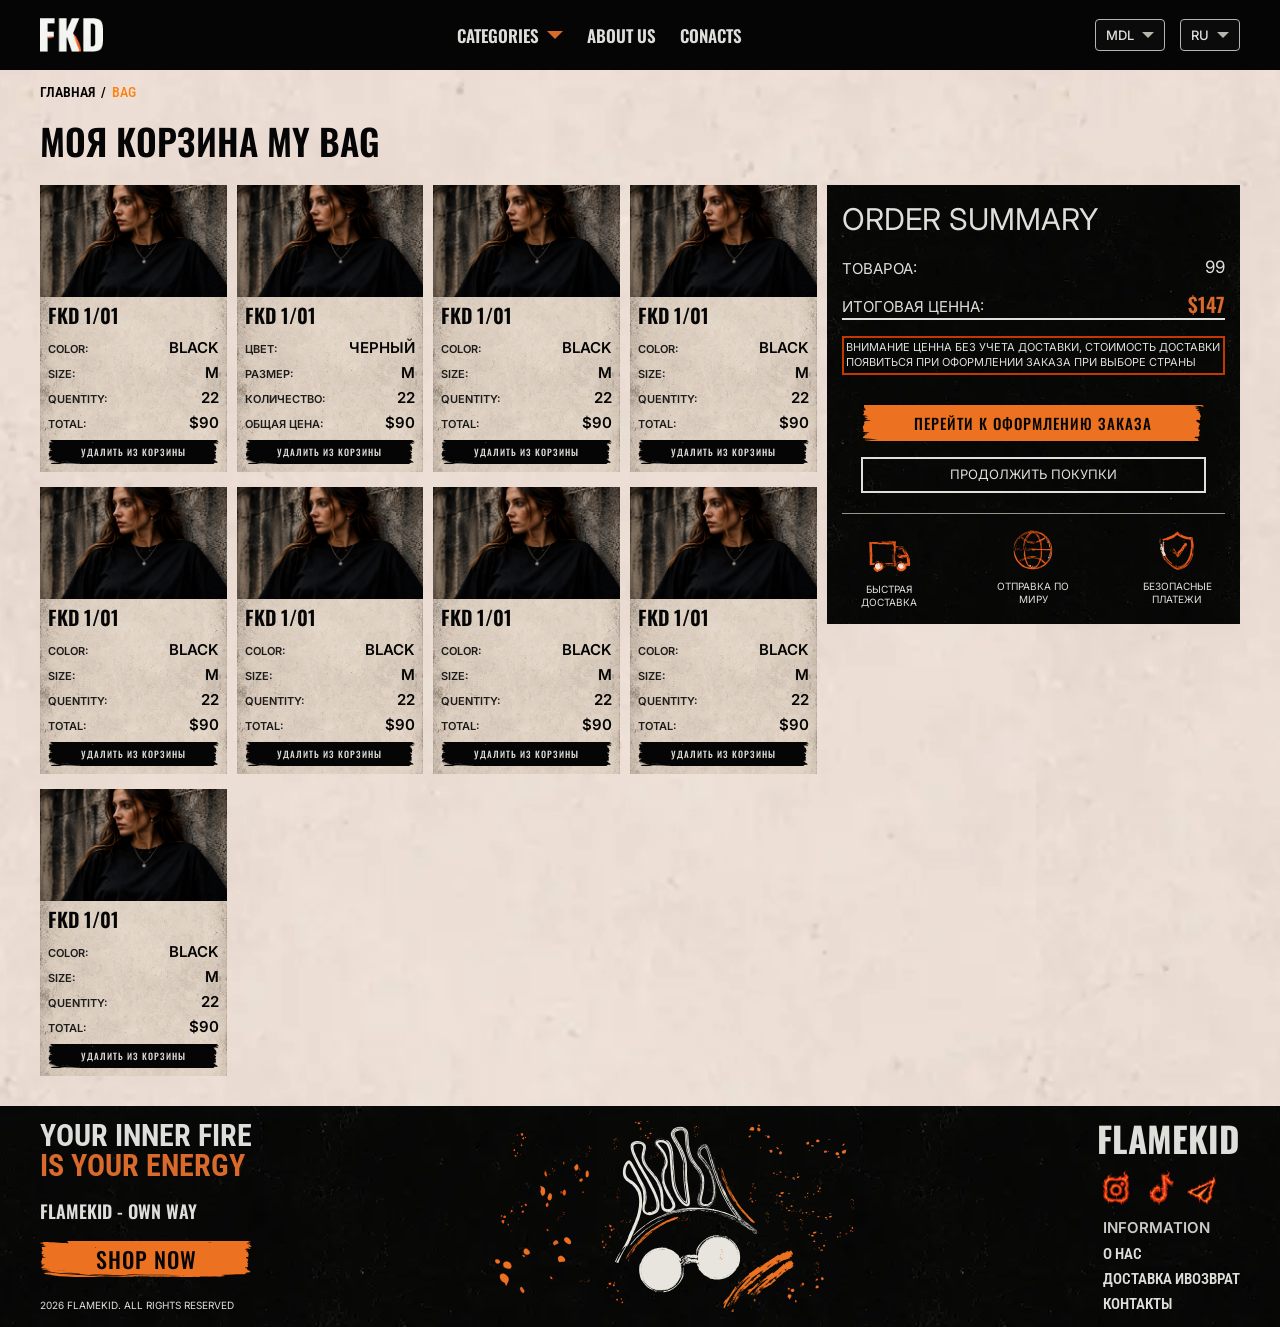
==== commit 4633bc59: "Add files via upload" ====
--- a/bag.html
+++ b/bag.html
@@ -45,7 +45,7 @@
 	</style>
 
 
-	<link rel="stylesheet" href="css/style.min.css?_v=20261005144024">
+	<link rel="stylesheet" href="css/style.min.css?_v=20261007012536">
 	<link rel="shortcut icon" href="favicon.ico">
 	<!-- <meta name="robots" content="noindex, nofollow"> -->
 	<meta name="viewport" content="width=device-width, initial-scale=1.0">
@@ -112,7 +112,7 @@
 				</div>
 			</div>
 		</header>
-		<main class="page">
+		<main class="page page_bg">
 			<div class="page__breadcrumbs-bag breadcrumbs">
 				<div class="breadcrumbs__container">
 					<ul class="breadcrumbs__list breadcrumbs__list_black-color">
@@ -370,6 +370,36 @@
 									</div>
 								</div>
 							</div>
+							<div class="column-left-bag__product product-bag">
+								<div class="product-bag__card">
+									<div class="product-bag__img-ibg">
+										<picture><source data-srcset="img/card-product-img/000010.webp" srcset="[data-uri]" type="image/webp"><img src="[data-uri]"  src="img/icons/fkd-lazy.svg" data-src="img/card-product-img/000010.png" alt="t-shirt"></picture>
+									</div>
+									<div class="product-bag__body">
+										<h2 class="product-bag__title">fkd 1/01</h2>
+
+										<div class="product-bag__color-info info-color info-card-bag">
+											<div class="info-color__caption caption-info-bag">color</div>
+											<div class="info-color__value">black</div>
+										</div>
+
+										<div class="product-bag__size-info info-size info-card-bag">
+											<div class="info-size__caption caption-info-bag">size</div>
+											<div class="info-size__value">m</div>
+										</div>
+
+										<div class="product-bag__quentity quentity-products info-card-bag">
+											<div class="quentity-products__caption caption-info-bag">quentity</div>
+											<div class="quentity-products__items">22</div>
+										</div>
+										<div class="product-bag__price price-product-bag info-card-bag">
+											<div class="price-product-bag__caption caption-info-bag">total</div>
+											<div class="price-product-bag__money" translate="no">$90</div>
+										</div>
+										<button type="button" class="product-bag__btn-remove btn-bay">удалить из корзины</button>
+									</div>
+								</div>
+							</div>
 						</div>
 						<div class="content-bag__right-column column-right">
 							<div class="column-right__body">
@@ -450,7 +480,7 @@
 			</div>
 		</footer>
 	</div>
-	<script src="js/app.min.js?_v=20261005144024"></script>
+	<script src="js/app.min.js?_v=20261007012536"></script>
 </body>
 
 </html>
--- a/css/style.min.css
+++ b/css/style.min.css
@@ -1 +1 @@
-@import url(https://fonts.googleapis.com/css?family=Roboto+Condensed:300,regular,500,600,700,800&display=swap);@import url(https://fonts.googleapis.com/css?family=Oswald:500,600,700&display=swap);@import url(https://fonts.googleapis.com/css?family=Inter:regular,600,700&display=swap);[class*=_icon-]:before{font-family:icons;font-style:normal;font-weight:400;font-variant:normal;text-transform:none;line-height:1;-webkit-font-smoothing:antialiased;-moz-osx-font-smoothing:grayscale}[class*=_icon-]:before{display:block}*{padding:0;margin:0;border:0}*,:after,:before{-webkit-box-sizing:border-box;box-sizing:border-box}body,html{height:100%;min-width:320px}body{color:rgba(245,245,242,.9058823529);line-height:1;font-family:Inter;font-size:.9375rem;-ms-text-size-adjust:100%;-moz-text-size-adjust:100%;-webkit-text-size-adjust:100%;-webkit-font-smoothing:antialiased;-moz-osx-font-smoothing:grayscale}button,input,textarea{font-family:Inter;font-size:inherit}button{cursor:pointer;color:inherit;background-color:inherit}a{color:inherit}a:link,a:visited{text-decoration:none}a:hover{text-decoration:none}ul li{list-style:none}img{vertical-align:top}h1,h2,h3,h4,h5,h6{font-weight:inherit;font-size:inherit}.no-scrolling body{overflow:hidden;-ms-touch-action:none;touch-action:none}.loaded body .preloader{display:none}.lock body{overflow:hidden;-ms-touch-action:none;touch-action:none}.wrapper{min-height:100%;display:-webkit-box;display:-ms-flexbox;display:flex;-webkit-box-orient:vertical;-webkit-box-direction:normal;-ms-flex-direction:column;flex-direction:column;overflow:hidden}.wrapper>main{-webkit-box-flex:1;-ms-flex:1 1 auto;flex:1 1 auto}.wrapper>*{min-width:0}[class*=__container]{max-width:75rem;-webkit-box-sizing:content-box;box-sizing:content-box;margin:0 auto;padding:0 .9375rem}.select{position:relative}.select__body{position:relative}.select__title{color:rgba(245,245,242,.9058823529);text-align:left;font-size:.8125rem;font-weight:500;text-transform:uppercase;border:.09375rem solid #b8b5ae;border-radius:.25rem;background-color:#0b0b0b;cursor:pointer;width:100%}.select__value{display:-webkit-box;display:-ms-flexbox;display:flex;-webkit-box-align:center;-ms-flex-align:center;align-items:center;height:1.875rem;padding:0 .625rem;-webkit-column-gap:.5rem;-moz-column-gap:.5rem;column-gap:.5rem;-webkit-box-orient:horizontal;-webkit-box-direction:reverse;-ms-flex-direction:row-reverse;flex-direction:row-reverse}.select__value:before{content:"";-webkit-box-flex:0;-ms-flex:0 0 .625rem;flex:0 0 .625rem;-webkit-transition:all .3s ease 0s;transition:all .3s ease 0s;display:-webkit-box;display:-ms-flexbox;display:flex;-webkit-box-pack:center;-ms-flex-pack:center;justify-content:center;-webkit-box-align:center;-ms-flex-align:center;align-items:center;border-left:.375rem solid transparent;border-right:.375rem solid transparent;border-top:.375rem solid #b8b5ae}._select-open .select__value:before{-webkit-transform:rotate(-180deg);-ms-transform:rotate(-180deg);transform:rotate(-180deg);border-top:.375rem solid #d93f00}.select__text{-webkit-box-flex:1;-ms-flex:1 1 auto;flex:1 1 auto}.select__input{width:100%;background-color:rgba(0,0,0,0);height:100%}.select__options{color:rgba(245,245,242,.9058823529);position:absolute;top:1.8125rem;border-radius:0 0 .25rem .25rem;min-width:100%;left:0;background-color:#0b0b0b;border-top:0;border:.09375rem solid #b8b5ae;border-top:0;padding:.25rem 0 .3125rem 0}.select__scroll{overflow-y:auto;overflow-x:hidden;max-height:200px}.select__option{width:100%;display:block;text-align:left;cursor:pointer;padding:.3125rem .625rem;color:inherit;font-size:.8125rem;font-weight:500;text-transform:uppercase}.select__option._select-selected{background-color:#eee}.select__row{display:-webkit-inline-box;display:-ms-inline-flexbox;display:inline-flex;-webkit-box-align:center;-ms-flex-align:center;align-items:center}.select._select-open{z-index:5}._select-tag{cursor:pointer}body::after{content:"";background-color:rgba(0,0,0,.7);position:fixed;width:100%;height:100%;top:0;left:0;opacity:0;-webkit-transition:opacity .4s ease 0s;transition:opacity .4s ease 0s;pointer-events:none;z-index:149}body.popup-show::after{opacity:1}.popup{position:fixed;top:0;left:0;bottom:0;right:0;padding:30px 10px;-webkit-transition:visibility .8s ease 0s;transition:visibility .8s ease 0s;visibility:hidden;pointer-events:none}.popup_show{z-index:150;visibility:visible;overflow:auto;pointer-events:auto}.popup_show .popup__content{visibility:visible;-webkit-transform:scale(1);-ms-transform:scale(1);transform:scale(1)}.popup__wrapper{display:-webkit-box;display:-ms-flexbox;display:flex;-webkit-box-align:center;-ms-flex-align:center;align-items:center;min-height:100%;width:100%;-webkit-box-pack:center;-ms-flex-pack:center;justify-content:center}.popup__content{position:relative;visibility:hidden;-webkit-transform:scale(0);-ms-transform:scale(0);transform:scale(0);-webkit-transition:-webkit-transform .3s ease 0s;transition:-webkit-transform .3s ease 0s;transition:transform .3s ease 0s;transition:transform .3s ease 0s,-webkit-transform .3s ease 0s;background-color:#eee;padding:20px;width:100%;max-width:900px;border-radius:10px}.lock .popup__content{visibility:visible}.no-webp #popup-add-bag .popup__content{background:url(../img/background/bg5.jpg) center/contain repeat}#popup-add-bag .popup__content{width:400px}.popup-close-btn{position:absolute;width:25px;height:25px;top:20px;right:20px}.popup-close-btn::after,.popup-close-btn::before{content:"";position:absolute;display:block;width:100%;height:3px;background-color:#050505;-webkit-transition:background-color .2s ease;transition:background-color .2s ease}.popup-close-btn::before{-webkit-transform:rotate(-45deg);-ms-transform:rotate(-45deg);transform:rotate(-45deg)}.popup-close-btn::after{-webkit-transform:rotate(45deg);-ms-transform:rotate(45deg);transform:rotate(45deg)}.content-popup{display:-webkit-box;display:-ms-flexbox;display:flex;-webkit-box-orient:vertical;-webkit-box-direction:normal;-ms-flex-direction:column;flex-direction:column;-webkit-box-align:center;-ms-flex-align:center;align-items:center}.content-popup__decor{position:relative;width:80px;height:80px;margin-bottom:18px;background:url(../img/icons/check-flame.svg) center/contain no-repeat}.content-popup__decor::before{content:"";position:absolute;top:55%;left:39%;width:25px;height:25px;-webkit-transform:scale(0);-ms-transform:scale(0);transform:scale(0);background:url(../img/icons/check-green.svg) 0 0 no-repeat}@-webkit-keyframes check-anim{0%{-webkit-transform:scale(0);transform:scale(0);opacity:0}60%{-webkit-transform:scale(1.15);transform:scale(1.15);opacity:1}100%{-webkit-transform:scale(1);transform:scale(1);opacity:1}}@keyframes check-anim{0%{-webkit-transform:scale(0);transform:scale(0);opacity:0}60%{-webkit-transform:scale(1.15);transform:scale(1.15);opacity:1}100%{-webkit-transform:scale(1);transform:scale(1);opacity:1}}.popup_show .content-popup__decor::before{-webkit-animation:check-anim .8s ease .5s forwards;animation:check-anim .8s ease .5s forwards}.content-popup__title{font-family:Oswald;font-size:28px;font-weight:600;color:#050505;text-transform:uppercase;line-height:1.3;text-align:center;margin-bottom:35px}.content-popup__btn-open-bag{width:50%;margin-bottom:18px}#popup-add-bag .content-popup__btn-buy{width:50%;background:url(../img/icons/hover-orange.svg) center/cover no-repeat;color:#050505}[class*=-ibg]{position:relative}[class*=-ibg] img{position:absolute;width:100%;height:100%;top:0;left:0;-o-object-fit:cover;object-fit:cover}[class*=-ibg_contain] img{-o-object-fit:contain;object-fit:contain}.link-view-all{position:relative;min-height:2.0625rem;display:-webkit-inline-box;display:-ms-inline-flexbox;display:inline-flex;-webkit-box-align:center;-ms-flex-align:center;align-items:center;-webkit-box-pack:center;-ms-flex-pack:center;justify-content:center;-webkit-box-flex:0;-ms-flex:0 0 7.5rem;flex:0 0 7.5rem;padding:.5rem;font-family:"Roboto Condensed"}.link-view-all{font-weight:500;text-align:center;text-transform:uppercase;letter-spacing:.125rem;overflow:hidden;background:url(../img/icons/hover-black.svg) center/cover no-repeat;-webkit-transition:color .3s ease-in;transition:color .3s ease-in}.link-view-all::before{content:"";position:absolute;top:-1.5625rem;left:-4.375rem;width:1.875rem;height:6.25rem;opacity:.5;-webkit-transform:rotate(35deg);-ms-transform:rotate(35deg);transform:rotate(35deg);background-color:#d96a2b;-webkit-transition:left .6s cubic-bezier(.19,1,.22,1);transition:left .6s cubic-bezier(.19,1,.22,1)}.caption{font-family:Oswald}.caption{font-weight:600;text-transform:uppercase;color:#050505}.card-title{font-family:Oswald;font-size:1.625rem;font-weight:500;color:#050505;text-transform:uppercase}.row-top{display:-webkit-box;display:-ms-flexbox;display:flex;-webkit-box-align:start;-ms-flex-align:start;align-items:flex-start;-webkit-box-pack:justify;-ms-flex-pack:justify;justify-content:space-between;-webkit-column-gap:.9375rem;-moz-column-gap:.9375rem;column-gap:.9375rem}.card-ibg{padding-bottom:100%;border-radius:.25rem;overflow:hidden;text-align:center}.card-ibg img:not(._lazy-loaded){-webkit-filter:blur(5px);filter:blur(5px)}.card-ibg img{-webkit-filter:blur(0);filter:blur(0);-webkit-transition:-webkit-filter .4s ease-in-out;transition:-webkit-filter .4s ease-in-out;transition:filter .4s ease-in-out;transition:filter .4s ease-in-out,-webkit-filter .4s ease-in-out}.card-price{font-family:"Roboto Condensed"}.card-price{font-weight:700;color:#050505;text-transform:uppercase}.price{display:-webkit-box;display:-ms-flexbox;display:flex;-webkit-box-align:center;-ms-flex-align:center;align-items:center;-webkit-column-gap:1.5625rem;-moz-column-gap:1.5625rem;column-gap:1.5625rem;font-family:"Roboto Condensed";font-weight:700;text-transform:uppercase}.price__new{color:rgba(245,245,242,.9058823529)}.price__old{text-decoration:line-through;color:rgba(245,245,242,.6392156863)}.btn-bay{position:relative;display:-webkit-box;display:-ms-flexbox;display:flex;-webkit-box-align:center;-ms-flex-align:center;align-items:center;-webkit-box-pack:center;-ms-flex-pack:center;justify-content:center;min-height:2.25rem;padding:.3125rem;font-family:Oswald;font-size:.8125rem;font-weight:500;text-transform:uppercase;letter-spacing:.0625rem;text-align:center;overflow:hidden;background:url(../img/icons/hover-black.svg) center/cover no-repeat;-webkit-transition:color .6s ease,-webkit-transform .1s ease;transition:color .6s ease,-webkit-transform .1s ease;transition:color .6s ease,transform .1s ease;transition:color .6s ease,transform .1s ease,-webkit-transform .1s ease}.btn-bay::before{content:"";position:absolute;top:-4.6875rem;left:-4.6875rem;width:3.125rem;height:9.6875rem;opacity:.5;-webkit-transform:rotate(35deg);-ms-transform:rotate(35deg);transform:rotate(35deg);background-color:#d96a2b;-webkit-transition:left .6s cubic-bezier(.19,1,.22,1);transition:left .6s cubic-bezier(.19,1,.22,1)}.btn-bay:active{-webkit-transform:scale(1.01);-ms-transform:scale(1.01);transform:scale(1.01)}.btn-bay_orange{color:#050505;background:url(../img/icons/hover-orange.svg) center/cover no-repeat}.product-card{border-radius:.25rem}.no-webp .product-card__body{background:url(../img/background/bg-card2.jpg) 0 0/contain repeat}.product-card__body{position:relative;display:-webkit-box;display:-ms-flexbox;display:flex;-webkit-box-orient:vertical;-webkit-box-direction:normal;-ms-flex-direction:column;flex-direction:column;height:100%;padding-bottom:.625rem}.product-card__body::before{content:"";position:absolute;top:0;left:0;width:100%;height:100%}.product-card__img-link{margin-bottom:.25rem}.info-product{z-index:20;-webkit-box-flex:1;-ms-flex:1 1 auto;flex:1 1 auto;display:-webkit-box;display:-ms-flexbox;display:flex;-webkit-box-orient:vertical;-webkit-box-direction:normal;-ms-flex-direction:column;flex-direction:column;padding-top:0;padding-bottom:0}.info-product__top-row{display:-webkit-box;display:-ms-flexbox;display:flex;-webkit-box-pack:justify;-ms-flex-pack:justify;justify-content:space-between;-webkit-box-align:center;-ms-flex-align:center;align-items:center;-ms-flex-wrap:wrap;flex-wrap:wrap;gap:.75rem;margin-bottom:.75rem}.info-product__title{-webkit-box-flex:1;-ms-flex:1 1 50%;flex:1 1 50%}.info-product__sub-title{-webkit-box-flex:1;-ms-flex:1 1 auto;flex:1 1 auto;font-size:.875rem;font-weight:600;line-height:1.2;color:#0b0b0b;text-transform:uppercase;margin-bottom:.75rem}.info-product__bottom .info-product__rating{margin-bottom:1rem}.row-price{display:-webkit-box;display:-ms-flexbox;display:flex;-webkit-box-align:center;-ms-flex-align:center;align-items:center;-webkit-column-gap:.625rem;-moz-column-gap:.625rem;column-gap:.625rem}.row-price__old{color:#050505;text-decoration:line-through;font-weight:600}.show-rating{display:-webkit-box;display:-ms-flexbox;display:flex;-webkit-box-align:end;-ms-flex-align:end;align-items:end;-webkit-column-gap:.5rem;-moz-column-gap:.5rem;column-gap:.5rem}.show-rating__items{display:-webkit-box;display:-ms-flexbox;display:flex;-webkit-box-align:center;-ms-flex-align:center;align-items:center;-webkit-column-gap:.0625rem;-moz-column-gap:.0625rem;column-gap:.0625rem}.show-rating__item-fire{position:relative;-webkit-box-flex:0;-ms-flex-positive:0;flex-grow:0;-ms-flex-negative:0;flex-shrink:0}.show-rating__item-fire::before{content:"";position:absolute;top:0;left:0;width:100%;height:100%;background:url(../img/icons/flame.svg) center no-repeat}.show-rating__item-fire_empty::before{content:"";position:absolute;top:0;left:0;width:100%;height:100%;background:url(../img/icons/flame-empty.svg) center no-repeat}.show-rating__quentity{color:#0b0b0b}.show-rating__quentity_white{color:rgba(245,245,242,.9058823529)}.btn-swiper-arrow{position:relative;width:1.375rem;height:1.375rem}.btn-swiper-arrow::before{content:"";position:absolute;top:0;left:0;width:100%;height:100%;-webkit-transition:-webkit-transform .1s ease;transition:-webkit-transform .1s ease;transition:transform .1s ease;transition:transform .1s ease,-webkit-transform .1s ease;cursor:pointer}.btn-swiper-arrow:active::before{-webkit-transform:scale(.8);-ms-transform:scale(.8);transform:scale(.8)}.control-swiper{display:-webkit-box;display:-ms-flexbox;display:flex;-webkit-box-align:center;-ms-flex-align:center;align-items:center;-webkit-box-pack:center;-ms-flex-pack:center;justify-content:center;gap:50px}.control-swiper__btn-prev::before{background:url(../img/icons/btn-prev.svg) center no-repeat}.control-swiper__btn-next::before{background:url(../img/icons/btn-next.svg) center no-repeat}.control-swiper__pagination{display:-webkit-box;display:-ms-flexbox;display:flex;-webkit-box-align:center;-ms-flex-align:center;align-items:center;gap:.3125rem}.swiper-pagination-bullet{position:relative;-webkit-box-flex:0;-ms-flex:0 0 .625rem;flex:0 0 .625rem;height:.625rem}.swiper-pagination-bullet::before{content:"";position:absolute;top:0;left:0;width:100%;height:100%;opacity:.5;background:url(../img/icons/bullet.svg) center no-repeat;-webkit-transition:opacity .2s ease;transition:opacity .2s ease;cursor:pointer}.swiper-pagination-bullet-active::before{opacity:1}.breadcrumbs__list{display:-webkit-box;display:-ms-flexbox;display:flex;-webkit-box-align:center;-ms-flex-align:center;align-items:center;font-family:"Roboto Condensed"}.breadcrumbs__list{font-weight:600;text-transform:uppercase}.breadcrumbs__list_black-color{color:#050505}.breadcrumbs__list_white-color{color:rgba(245,245,242,.9058823529)}.breadcrumbs__list>:not(:last-child)::after{content:"/";font-weight:600;margin:0 .375rem}.breadcrumbs__item{display:-webkit-box;display:-ms-flexbox;display:flex;-webkit-box-align:center;-ms-flex-align:center;align-items:center}.breadcrumbs__link{position:relative;display:inline-block;overflow:hidden}.breadcrumbs__link_active{color:#d93f00;font-weight:500}.breadcrumbs__link::before{content:"";position:absolute;bottom:0;left:-100%;width:100%;height:.09375rem;background-color:#d93f00;-webkit-transition:left .2s ease;transition:left .2s ease}.header{position:absolute;top:0;left:0;width:100%;z-index:100}.header_black{background-color:#050505;position:static}.row-header{display:-webkit-box;display:-ms-flexbox;display:flex;-webkit-box-align:center;-ms-flex-align:center;align-items:center}.row-header{padding:.6875rem 0}.row-header__logo{position:relative;z-index:15;-webkit-box-flex:0;-ms-flex:0 0 3.75rem;flex:0 0 3.75rem;height:2.125rem}.row-header__logo img{min-width:100%;height:100%}.menu{-webkit-box-flex:1;-ms-flex:1 1 auto;flex:1 1 auto;display:-webkit-box;display:-ms-flexbox;display:flex;-webkit-box-align:center;-ms-flex-align:center;align-items:center;-webkit-box-pack:center;-ms-flex-pack:center;justify-content:center}.menu__list{display:-webkit-box;display:-ms-flexbox;display:flex;-ms-flex-wrap:wrap;flex-wrap:wrap;-webkit-box-pack:center;-ms-flex-pack:center;justify-content:center}.menu__list:focus-within .sub-menu{visibility:visible;opacity:1}.menu__list:focus-within .menu__link_arrow::after{-webkit-transform:rotate(-180deg);-ms-transform:rotate(-180deg);transform:rotate(-180deg)}.menu__item{position:relative;z-index:5;padding:0 .75rem;min-height:1.75rem;display:-webkit-box;display:-ms-flexbox;display:flex;-webkit-box-align:center;-ms-flex-align:center;align-items:center;-webkit-box-pack:center;-ms-flex-pack:center;justify-content:center;font-family:Oswald}.menu__item{font-weight:600;text-transform:uppercase}.menu__item::before{content:"";position:absolute;z-index:-1;top:0;left:0;width:100%;height:100%;-webkit-transform:scale3d(0,1,1);transform:scale3d(0,1,1);-webkit-transform-origin:center left;-ms-transform-origin:center left;transform-origin:center left;background:url(../img/icons/hover-orange.svg) center/cover no-repeat;-webkit-transition:-webkit-transform .2s ease-in;transition:-webkit-transform .2s ease-in;transition:transform .2s ease-in;transition:transform .2s ease-in,-webkit-transform .2s ease-in}.sub-menu{position:absolute;top:1.0625rem;left:0;z-index:1;min-width:9.375rem;visibility:hidden;opacity:0;padding-top:.9375rem;-webkit-transition:opacity .5s ease;transition:opacity .5s ease}.sub-menu-active .sub-menu{visibility:visible;opacity:1}.sub-menu__items{padding:.75rem;background-color:#0b0b0b}.sub-menu__item{display:-webkit-box;display:-ms-flexbox;display:flex}.sub-menu__item:not(:last-child){margin-bottom:.875rem}.sub-menu__link{width:100%;-webkit-transition:color .2s ease;transition:color .2s ease}.sub-menu__link:hover{color:#d96a2b}.block-info-header{position:relative;z-index:5;display:-webkit-box;display:-ms-flexbox;display:flex;-webkit-box-align:center;-ms-flex-align:center;align-items:center;-webkit-box-pack:center;-ms-flex-pack:center;justify-content:center}.block-info-header__custom-select{display:-webkit-box;display:-ms-flexbox;display:flex;-webkit-box-align:center;-ms-flex-align:center;align-items:center;-webkit-column-gap:.9375rem;-moz-column-gap:.9375rem;column-gap:.9375rem}.bag{display:-webkit-box;display:-ms-flexbox;display:flex;-webkit-box-align:center;-ms-flex-align:center;align-items:center;-webkit-column-gap:.75rem;-moz-column-gap:.75rem;column-gap:.75rem;padding:.1875rem .5rem;background:url(../img/icons/hover-black.svg) center/cover no-repeat}.no-webp .bag::before{background:url(../img/icons/cart.png) center/contain no-repeat}.bag::before{content:"";-webkit-box-flex:0;-ms-flex:0 0 2.1875rem;flex:0 0 2.1875rem;height:1.5625rem;-webkit-transition:-webkit-transform .1s ease-in;transition:-webkit-transform .1s ease-in;transition:transform .1s ease-in;transition:transform .1s ease-in,-webkit-transform .1s ease-in}.bag__quentity{font-size:1.0625rem}.bag__value-price{display:-webkit-box;display:-ms-flexbox;display:flex;-webkit-column-gap:.75rem;-moz-column-gap:.75rem;column-gap:.75rem;font-size:1.1875rem}.bag__value-price::before{content:"";width:.125rem;background-color:#d93f00}.menu__link_arrow{display:-webkit-box;display:-ms-flexbox;display:flex;-webkit-box-align:center;-ms-flex-align:center;align-items:center;-webkit-column-gap:.5rem;-moz-column-gap:.5rem;column-gap:.5rem;font-family:Oswald}.menu__link_arrow{font-weight:600;text-transform:uppercase}.menu__link_arrow::after{content:"";border-left:.5rem solid transparent;border-right:.5rem solid transparent;border-top:.5rem solid #d96a2b;-webkit-transition:all .3s ease;transition:all .3s ease}.sub-menu-active .menu__link_arrow::after{-webkit-transform:rotate(-180deg);-ms-transform:rotate(-180deg);transform:rotate(-180deg)}.menu-text{display:none}.no-webp .footer{background:url(../img/background/bg-abour-product.jpg) center repeat}.footer{position:relative;padding:.9375rem 0}.footer__row{display:-webkit-box;display:-ms-flexbox;display:flex;-webkit-box-pack:justify;-ms-flex-pack:justify;justify-content:space-between;-webkit-column-gap:.9375rem;-moz-column-gap:.9375rem;column-gap:.9375rem}.footer__item-img{-webkit-box-flex:0;-ms-flex:0 1 30%;flex:0 1 30%;display:-webkit-box;display:-ms-flexbox;display:flex;-webkit-box-align:center;-ms-flex-align:center;align-items:center;-webkit-box-pack:center;-ms-flex-pack:center;justify-content:center}.footer__wrapper-decor-ibg{width:100%;padding-bottom:53%}.left-item-footer{display:-webkit-box;display:-ms-flexbox;display:flex;-webkit-box-orient:vertical;-webkit-box-direction:normal;-ms-flex-direction:column;flex-direction:column;-webkit-box-pack:justify;-ms-flex-pack:justify;justify-content:space-between;row-gap:.625rem}.left-item-footer__big-txt{font-family:"Roboto Condensed"}.left-item-footer__big-txt{font-weight:700;text-transform:uppercase}.left-item-footer__big-txt span{color:#d96a2b}.left-item-footer__small-txt{font-family:Oswald}.left-item-footer__small-txt{font-weight:600;text-transform:uppercase}.left-item-footer__copyright{text-transform:uppercase;line-height:1.3}.right-item{display:-webkit-box;display:-ms-flexbox;display:flex;-webkit-box-orient:vertical;-webkit-box-direction:normal;-ms-flex-direction:column;flex-direction:column;-webkit-box-pack:justify;-ms-flex-pack:justify;justify-content:space-between;-webkit-box-align:end;-ms-flex-align:end;align-items:flex-end;row-gap:.625rem}.right-item__logo{font-family:Oswald}.right-item__logo{font-weight:700;text-transform:uppercase;display:inline-block;-ms-flex-item-align:start;align-self:flex-start}.right-item__spollers{font-family:"Roboto Condensed";font-weight:600;text-transform:uppercase}.right-item__spollers .spollers__body>:not(:last-child){margin-bottom:.625rem}.media-social{width:100%;display:-webkit-box;display:-ms-flexbox;display:flex;-webkit-box-align:end;-ms-flex-align:end;align-items:flex-end;-webkit-column-gap:.5rem;-moz-column-gap:.5rem;column-gap:.5rem}.media-social__link-ibg{-webkit-box-flex:0;-ms-flex:0 0 25%;flex:0 0 25%;padding-bottom:25%;-webkit-transition:-webkit-transform .2s ease-in;transition:-webkit-transform .2s ease-in;transition:transform .2s ease-in;transition:transform .2s ease-in,-webkit-transform .2s ease-in}.spollers__title{font-weight:600;text-transform:uppercase;color:#cccbca;margin-bottom:.625rem}.spollers__link{-webkit-transition:color .2s ease;transition:color .2s ease}.spollers__link:hover{color:#d93f00}.page__hero{padding-bottom:.625rem}.no-webp .hero-page{background:url(../img/banner-home/bgcfkd4.jpg) center/cover no-repeat}.hero-page{position:relative}.hero-page::before{content:"";position:absolute;top:0;left:0;z-index:2;width:100%;height:100%;background-color:rgba(91,149,91,.12)}.hero-page__img-man-ibg{position:absolute;bottom:0}.content-hero>:last-child{margin-bottom:0}.content-hero__logo-ibg{width:81.244%;padding-bottom:14%}.content-hero__title{position:absolute;width:1px;height:1px;margin:-1px;padding:0;overflow:hidden;clip:rect(0 0 0 0);border:0}.content-hero__bottom-row{position:relative;z-index:3;display:-webkit-box;display:-ms-flexbox;display:flex;-webkit-box-pack:justify;-ms-flex-pack:justify;justify-content:space-between;-webkit-box-align:center;-ms-flex-align:center;align-items:center;-webkit-column-gap:.875rem;-moz-column-gap:.875rem;column-gap:.875rem}.content-hero__crambs{font-family:"Roboto Condensed";font-weight:500}.content-hero__crambs{text-transform:uppercase;letter-spacing:.125rem}.content-hero p{font-weight:600;line-height:1.2;text-transform:uppercase;max-width:38%}.brush-text__svg{display:block;width:100%}.brush-text__title{letter-spacing:1px;fill:#fff}.brush-mask__stroke{stroke-dasharray:1000;stroke-dashoffset:1000;-webkit-animation:brush-loop 33s linear infinite;animation:brush-loop 33s linear infinite}@-webkit-keyframes brush-loop{0%{stroke-dashoffset:1000}12.121%{stroke-dashoffset:0}57.576%{stroke-dashoffset:0}69.697%{stroke-dashoffset:1000}100%{stroke-dashoffset:1000}}@keyframes brush-loop{0%{stroke-dashoffset:1000}12.121%{stroke-dashoffset:0}57.576%{stroke-dashoffset:0}69.697%{stroke-dashoffset:1000}100%{stroke-dashoffset:1000}}.no-webp .featured{background:url(../img/background/bg5.jpg) 0 0/contain repeat}.featured__products{display:-webkit-box;display:-ms-flexbox;display:flex;-ms-flex-wrap:wrap;flex-wrap:wrap;row-gap:1.25rem;margin:0 -.625rem}.featured__product{-ms-flex-preferred-size:25%;flex-basis:25%;padding:0 .625rem}.no-webp .our-advantages{background:url(../img/background/bg-abour-product.jpg) 0 0 repeat}.our-advantages__row{display:-webkit-box;display:-ms-flexbox;display:flex;-webkit-box-pack:justify;-ms-flex-pack:justify;justify-content:space-between;-webkit-column-gap:.3125rem;-moz-column-gap:.3125rem;column-gap:.3125rem;row-gap:.8125rem}.our-advantages__item{position:relative;-ms-flex-preferred-size:30%;flex-basis:30%;display:-webkit-box;display:-ms-flexbox;display:flex;-webkit-column-gap:.8125rem;-moz-column-gap:.8125rem;column-gap:.8125rem}.our-advantages__decor{-webkit-box-flex:0;-ms-flex:0 0 .125rem;flex:0 0 .125rem;background-color:rgba(245,245,242,.9058823529)}.our-advantages__img{-webkit-box-flex:0;-ms-flex:0 0 17%;flex:0 0 17%;-ms-flex-item-align:start;align-self:flex-start}.our-advantages__img img{width:100%;max-width:4.8125rem}.our-advantages__body-info{text-transform:uppercase;line-height:1.4}.our-advantages__title{font-family:Oswald}.our-advantages__title{font-weight:400;color:#e8e5de}.no-webp .block-about-product{background:url(../img/background/bg5.jpg) 0 0/contain repeat}.block-about-product__row{display:-webkit-box;display:-ms-flexbox;display:flex}.block-about-product__item-img-ibg{-webkit-box-flex:1;-ms-flex:1 0 50%;flex:1 0 50%;padding-bottom:32.9268%}.info-about-product{display:-webkit-box;display:-ms-flexbox;display:flex;-webkit-box-align:center;-ms-flex-align:center;align-items:center;-webkit-box-pack:center;-ms-flex-pack:center;justify-content:center;padding:.9375rem 0;background:url(../img/icons/animline3.gif) center/cover no-repeat}.info-about-product__body{max-width:70%}.info-about-product p{color:#0b0b0b;line-height:1.2}.info-about-product p{font-weight:500;text-transform:lowercase}.icons-row{display:-webkit-box;display:-ms-flexbox;display:flex;-webkit-box-align:center;-ms-flex-align:center;align-items:center;-ms-flex-wrap:wrap;flex-wrap:wrap;-webkit-column-gap:.3125rem;-moz-column-gap:.3125rem;column-gap:.3125rem}.icons-row__item{position:relative;-webkit-box-flex:0;-ms-flex:0 0 22%;flex:0 0 22%;padding-bottom:22%}.icons-row__item::before{content:"";position:absolute;top:0;left:0;width:100%;height:100%}.icons-row__item:nth-child(1)::before{background:url(../img/icons/painter-brush.svg) center/contain no-repeat}.icons-row__item:nth-child(3)::before{background:url(../img/icons/airbrushsvg.svg) center/contain no-repeat}.icons-row__item:nth-child(5)::before{background:url(../img/icons/tishirt.svg) center/contain no-repeat}.icons-row__decor{-webkit-box-flex:0;-ms-flex:0 0 12%;flex:0 0 12%;height:1.25rem;background:url(../img/icons/decor-brush-line.svg) center/cover no-repeat}.no-webp .new-product{background:url(../img/background/bg5.jpg) 0 0/contain repeat}.no-webp .slide-card__body{background:url(../img/background/bg-card2.jpg) 0 0/cover no-repeat}.slide-card__body{display:-webkit-box;display:-ms-flexbox;display:flex;-webkit-box-align:center;-ms-flex-align:center;align-items:center;-webkit-box-pack:justify;-ms-flex-pack:justify;justify-content:space-between;-webkit-column-gap:.625rem;-moz-column-gap:.625rem;column-gap:.625rem}.slide-card__img{width:55%;padding-bottom:55%}.slide-card__info{-webkit-box-flex:1;-ms-flex:1 1 auto;flex:1 1 auto;padding:.625rem .625rem .625rem 0}.slide-card__title{margin-bottom:.75rem}.slide-card__price{margin-bottom:1rem}.slide-card__bay-btn{width:100%}.btn-swiper-arrow{position:relative;width:1.375rem;height:1.375rem}.btn-swiper-arrow::before{content:"";position:absolute;top:0;left:0;width:100%;height:100%;-webkit-transition:-webkit-transform .1s ease;transition:-webkit-transform .1s ease;transition:transform .1s ease;transition:transform .1s ease,-webkit-transform .1s ease;cursor:pointer}.btn-swiper-arrow:active::before{-webkit-transform:scale(.8);-ms-transform:scale(.8);transform:scale(.8)}.control-swiper{display:-webkit-box;display:-ms-flexbox;display:flex;-webkit-box-align:center;-ms-flex-align:center;align-items:center;-webkit-box-pack:center;-ms-flex-pack:center;justify-content:center;gap:50px}.control-swiper__btn-prev::before{background:url(../img/icons/btn-prev.svg) center no-repeat}.control-swiper__btn-next::before{background:url(../img/icons/btn-next.svg) center no-repeat}.control-swiper__pagination{display:-webkit-box;display:-ms-flexbox;display:flex;-webkit-box-align:center;-ms-flex-align:center;align-items:center;gap:.3125rem}.swiper-pagination-bullet{position:relative;-webkit-box-flex:0;-ms-flex:0 0 .625rem;flex:0 0 .625rem;height:.625rem}.swiper-pagination-bullet::before{content:"";position:absolute;top:0;left:0;width:100%;height:100%;opacity:.5;background:url(../img/icons/bullet.svg) center no-repeat;-webkit-transition:opacity .2s ease;transition:opacity .2s ease;cursor:pointer}.swiper-pagination-bullet-active::before{opacity:1}.page__breadcrumbs-product{padding:.9375rem 0 1.5rem 0;background-color:#050505}.page__product-order{padding-top:.625rem;padding-bottom:2.5rem}.order-product{background-color:#050505}.left-item-photo{-webkit-box-flex:0;-ms-flex:0 0 45%;flex:0 0 45%;min-width:0}.left-item-photo__slider{position:relative}.big-photo-product{margin-bottom:.625rem}.big-photo-product__img-ibg{width:100%;padding-bottom:73%}.big-photo-product__sw-btn-next{position:absolute;top:50%;right:0;-webkit-transform:translateY(-50%);-ms-transform:translateY(-50%);transform:translateY(-50%);width:2.1875rem;height:2.1875rem;background:url(../img/icons/btn-next.-grey.svg) center no-repeat;cursor:pointer}.big-photo-product__sw-btn-next.swiper-button-disabled{opacity:.5}.big-photo-product__sw-btn-prev{position:absolute;top:50%;left:0;-webkit-transform:translateY(-50%);-ms-transform:translateY(-50%);transform:translateY(-50%);width:2.1875rem;height:2.1875rem;background:url(../img/icons/btn-prev-grey.svg) center no-repeat;cursor:pointer}.big-photo-product__sw-btn-prev.swiper-button-disabled{opacity:.5}.thumb-photo__swiper .swiper-slide-thumb-active{border:.125rem solid rgba(232,229,222,.6392156863)}.thumb-photo__img-ibg{padding-bottom:80%}.info-product-order{text-transform:uppercase}.info-product-order__title{font-family:Oswald;font-weight:600;font-size:1.875rem;margin-bottom:.75rem}.info-product-order__rating{margin-bottom:.625rem}.info-product-order__price{margin-bottom:.5rem}.info-product-order__description{max-width:75%;font-size:.75rem;line-height:1.3;margin-bottom:.75rem}.info-product-order__size{margin-bottom:.75rem}.info-product-order__color{margin-bottom:.75rem}.info-product-order__btns{display:-webkit-box;display:-ms-flexbox;display:flex}.info-product-order__btns{margin-bottom:1rem}.info-product-order__btn-add-bag{-webkit-box-flex:0;-ms-flex:0 1 40%;flex:0 1 40%;font-size:.9375rem}.info-product-order__icons-row{padding-top:.75rem}.info-size__top-row{margin-bottom:.5rem}.info-size__choose{display:-webkit-box;display:-ms-flexbox;display:flex;-webkit-box-align:center;-ms-flex-align:center;align-items:center;-ms-flex-wrap:wrap;flex-wrap:wrap;gap:.9375rem}.info-size__btn{position:relative;-webkit-box-flex:0;-ms-flex:0 0 2.8125rem;flex:0 0 2.8125rem;height:1.75rem;line-height:normal}.info-size__btn._form-focus .info-size__label{border-color:#d96a2b}.info-size__input{position:absolute;top:50%;left:50%;-webkit-transform:translate(-50%,-50%);-ms-transform:translate(-50%,-50%);transform:translate(-50%,-50%);opacity:0}.info-size__input:checked+.info-size__label{border-color:#d96a2b;color:#d96a2b}.info-size__label{position:absolute;top:0;left:0;width:100%;height:100%;display:-webkit-box;display:-ms-flexbox;display:flex;-webkit-box-align:center;-ms-flex-align:center;align-items:center;-webkit-box-pack:center;-ms-flex-pack:center;justify-content:center;border:.125rem solid rgba(232,229,222,.6392156863);border-radius:.125rem;-webkit-transition:all .2s ease;transition:all .2s ease;font-weight:600}.row-info-product{display:-webkit-box;display:-ms-flexbox;display:flex;-webkit-box-align:center;-ms-flex-align:center;align-items:center;-webkit-box-pack:justify;-ms-flex-pack:justify;justify-content:space-between;-webkit-column-gap:.625rem;-moz-column-gap:.625rem;column-gap:.625rem}.row-info-product__guide{-webkit-transition:color .2s ease;transition:color .2s ease}.color-choose__row{margin-bottom:.625rem}.color-choose__wrapper-btn{display:-webkit-box;display:-ms-flexbox;display:flex;-webkit-box-align:center;-ms-flex-align:center;align-items:center;-webkit-column-gap:.9375rem;-moz-column-gap:.9375rem;column-gap:.9375rem}.color-choose__btn{position:relative;-webkit-box-flex:0;-ms-flex:0 0 2.1875rem;flex:0 0 2.1875rem;height:2.1875rem;border-radius:50%;line-height:normal;border:.1875rem solid #d93f00;overflow:hidden}.color-choose__btn_black{background-color:#0b0b0b}.color-choose__btn_white{background-color:rgba(245,245,242,.9058823529)}.color-choose__input{position:absolute;top:50%;left:50%;-webkit-transform:translate(-50%,-50%);-ms-transform:translate(-50%,-50%);transform:translate(-50%,-50%);opacity:0}.color-choose__input:checked+.color-choose__label::before{opacity:1}.color-choose__label{position:absolute;top:0;left:0;width:100%;height:100%;overflow:hidden}.color-choose__label::before{content:"";position:absolute;top:50%;left:50%;-webkit-transform:translate(-50%,-50%);-ms-transform:translate(-50%,-50%);transform:translate(-50%,-50%);width:50%;height:45%;background:url(../img/icons/check.svg) 0 0/contain no-repeat;opacity:0;-webkit-transition:opacity .1s ease;transition:opacity .1s ease}.quantity-btn{display:-webkit-box;display:-ms-flexbox;display:flex;-webkit-box-align:center;-ms-flex-align:center;align-items:center}.quantity-btn__minus{width:2.4375rem;height:2.3125rem;background-color:#d96a2b;border-top-left-radius:.1875rem;border-bottom-left-radius:.1875rem;font-size:1.25rem;-webkit-transition:color .2s ease;transition:color .2s ease}.quantity-btn__minus._btn-disable{opacity:.5;cursor:not-allowed}.quantity-btn__minus:active{font-size:1.375rem}.quantity-btn__input{width:3.125rem;height:2.3125rem;padding:.375rem .75rem;outline:0;font-size:1rem;text-align:center;font-weight:600}.quantity-btn__plus{background-color:#d96a2b;width:2.4375rem;height:2.3125rem;border-top-right-radius:.1875rem;border-bottom-right-radius:.1875rem;font-size:1.25rem;-webkit-transition:color .2s ease;transition:color .2s ease}.quantity-btn__plus:active{font-size:1.375rem}.row-icons-product{display:-webkit-box;display:-ms-flexbox;display:flex;-webkit-box-align:center;-ms-flex-align:center;align-items:center;position:relative;-webkit-box-pack:justify;-ms-flex-pack:justify;justify-content:space-between;-webkit-column-gap:.625rem;-moz-column-gap:.625rem;column-gap:.625rem}.row-icons-product::before{content:"";position:absolute;top:0;left:0;width:100%;height:.09375rem;background-color:rgba(232,229,222,.6392156863)}.row-icons-product__card{-webkit-box-flex:0;-ms-flex:0 0 25%;flex:0 0 25%;display:-webkit-box;display:-ms-flexbox;display:flex;-webkit-box-orient:vertical;-webkit-box-direction:normal;-ms-flex-direction:column;flex-direction:column;-webkit-box-align:center;-ms-flex-align:center;align-items:center;row-gap:.625rem;text-align:center;line-height:1.3}.row-icons-product__icon-diverly{width:2.8125rem;height:2.8125rem;background:url(../img/icons/car-01.svg) 0 0 no-repeat}.row-icons-product__txt{font-size:.625rem}.row-icons-product__icon-shiping{width:2.5rem;height:2.5rem;background:url(../img/icons/shar-orange.svg) 0 0 no-repeat}.row-icons-product__icon-secure{width:2.5rem;height:2.5rem;background:url(../img/icons/secure-01.svg) 0 0 no-repeat}.no-webp .page{background:url(../img/background/bg5.jpg) 0 0/contain repeat}.page__breadcrumbs-bag{padding:.9375rem 0 1.5rem 0}.content-bag__row{display:-webkit-box;display:-ms-flexbox;display:flex;-webkit-box-align:start;-ms-flex-align:start;align-items:flex-start;margin:0 -.3125rem}.column-left-bag{-webkit-box-flex:0;-ms-flex:0 0 65%;flex:0 0 65%;display:-webkit-box;display:-ms-flexbox;display:flex;-ms-flex-wrap:wrap;flex-wrap:wrap;row-gap:.9375rem;color:#050505;font-weight:600;text-transform:uppercase}.product-bag{-webkit-box-flex:0;-ms-flex:0 0 25%;flex:0 0 25%;padding:0 .3125rem}.no-webp .product-bag__card{background:url(../img/background/bg-card2.jpg) 0 0/contain repeat}.product-bag__card{display:-webkit-box;display:-ms-flexbox;display:flex;-webkit-box-orient:vertical;-webkit-box-direction:normal;-ms-flex-direction:column;flex-direction:column;height:100%}.product-bag__img-ibg{padding-bottom:60%}.product-bag__body{-webkit-box-flex:1;-ms-flex:1 1 auto;flex:1 1 auto;padding:.5rem;display:-webkit-box;display:-ms-flexbox;display:flex;-webkit-box-orient:vertical;-webkit-box-direction:normal;-ms-flex-direction:column;flex-direction:column;row-gap:.625rem}.product-bag__title{font-family:Oswald;font-size:1.25rem;margin-bottom:.3125rem}.product-bag__btn-remove{font-size:.5625rem;color:rgba(245,245,242,.9058823529);width:100%;min-height:0}.caption-info-bag{font-size:.6875rem;color:rgba(11,11,11,.9137254902)}.caption-info-bag::after{content:":"}.info-card-bag{display:-webkit-box;display:-ms-flexbox;display:flex;-webkit-box-align:end;-ms-flex-align:end;align-items:flex-end;-webkit-box-pack:justify;-ms-flex-pack:justify;justify-content:space-between;-webkit-column-gap:.5rem;-moz-column-gap:.5rem;column-gap:.5rem}.price-product-bag{-webkit-box-flex:1;-ms-flex:1 1 auto;flex:1 1 auto}.column-right{-webkit-box-flex:1;-ms-flex:1 1 auto;flex:1 1 auto;padding:0 .3125rem}.no-webp .column-right__body{background:url(../img/background/bg-abour-product.jpg) center/contain repeat}.column-right__body{padding:.9375rem;display:-webkit-box;display:-ms-flexbox;display:flex;-webkit-box-orient:vertical;-webkit-box-direction:normal;-ms-flex-direction:column;flex-direction:column;text-transform:uppercase}.column-right__title{line-height:1.3}.column-right__quentity-info{margin-bottom:1rem}.column-right__price{margin-bottom:1rem}.column-right__additional-info{padding:.125rem}.column-right__additional-info{line-height:1.4}.column-right__additional-info{border:.125rem solid #d93f00}.column-right__checkout{width:90%;-ms-flex-item-align:center;-ms-grid-row-align:center;align-self:center;margin-bottom:1rem}.column-right__continue-shop{-ms-flex-item-align:center;-ms-grid-row-align:center;align-self:center;display:-webkit-inline-box;display:-ms-inline-flexbox;display:inline-flex;-webkit-box-align:center;-ms-flex-align:center;align-items:center;-webkit-box-pack:center;-ms-flex-pack:center;justify-content:center;min-height:2.25rem;width:90%;padding:.125rem;font-size:.8125rem;border:.125rem solid rgba(245,245,242,.9058823529);margin-bottom:1.25rem;-webkit-transition:all .2s ease;transition:all .2s ease}.column-right__icons-row{padding-top:.9375rem}.info-quentity__title::after{content:":"}.info-quentity__product-quentity{font-size:1.0625rem}.price-order{padding-bottom:.125rem;line-height:1.2;border-bottom:.125rem solid rgba(245,245,242,.9058823529)}.price-order__title::after{content:":"}.price-order__price{font-family:Oswald;font-weight:600;font-size:1.25rem;color:#d96a2b}.swiper{overflow:hidden}.swiper-wrapper{width:100%;height:100%;-webkit-box-sizing:content-box;box-sizing:content-box;display:-webkit-box;display:-ms-flexbox;display:flex;position:relative}.swiper-vertical .swiper-wrapper{-webkit-box-orient:vertical;-webkit-box-direction:normal;-ms-flex-direction:column;flex-direction:column}.swiper-autoheight .swiper-wrapper{-webkit-box-align:start;-ms-flex-align:start;align-items:flex-start}.swiper-initialized .swiper-slide{-ms-flex-negative:0;flex-shrink:0}.swiper-android .swiper-slide,.swiper-android .swiper-wrapper{-webkit-transform:translate3d(0,0,0);transform:translate3d(0,0,0)}.swiper-button-lock{display:none!important}@media (min-width:35.93625em){.order-product__row{display:-webkit-box;display:-ms-flexbox;display:flex}}@media (min-width:74.9375em){.row-header{-webkit-column-gap:1.25rem;-moz-column-gap:1.25rem;column-gap:1.25rem}.row-header{min-height:4.375rem}.menu__item{font-size:1.0625rem}.block-info-header{-webkit-column-gap:1.5rem;-moz-column-gap:1.5rem;column-gap:1.5rem}.menu__link_arrow{font-size:1.0625rem}}@media (min-width:76.875em){.caption{font-size:2.25rem}.card-price{font-size:1.875rem}.price__new{font-size:2.125rem}.price__old{font-size:1.625rem}.btn-bay_orange{font-size:1.375rem}.info-product{padding-left:1.5rem}.info-product{padding-right:1.5rem}.row-price__old{font-size:1.5rem}.show-rating__item-fire{-ms-flex-preferred-size:1.5625rem;flex-basis:1.5625rem}.show-rating__item-fire{height:1.5625rem}.breadcrumbs__list{font-size:.875rem}.left-item-footer__big-txt{font-size:1.875rem}.left-item-footer__small-txt{font-size:1.125rem}.left-item-footer__copyright{font-size:.625rem}.right-item__logo{font-size:2.1875rem}.page__hero{padding-top:5.75rem}.page__featured{padding-top:1.875rem}.page__featured{padding-bottom:1.875rem}.page__advantages{padding-top:2.5rem}.page__advantages{padding-bottom:2.5rem}.page__product-new{padding-top:2.5rem}.page__product-new{padding-bottom:2.5rem}.content-hero__logo-ibg{margin-bottom:2rem}.brush-text__title{font-size:3.25rem}.featured__top-row{margin-bottom:1.625rem}.our-advantages__title{font-size:1.125rem}.our-advantages__title{margin-bottom:.625rem}.our-advantages p{font-size:.8125rem}.info-about-product p{font-size:1.125rem}.info-about-product p{margin-bottom:3.375rem}.info-about-product__title{font-size:2.25rem}.info-about-product__title{margin-bottom:1rem}.new-product__top-row{margin-bottom:1.625rem}.new-product__slider{margin-bottom:1.25rem}.order-product__row{-webkit-column-gap:3.75rem;-moz-column-gap:3.75rem;column-gap:3.75rem}.page__bag-content{padding-bottom:1.875rem}.content-bag__top-row{margin-bottom:1.625rem}.column-right__title{font-size:1.875rem}.column-right__title{margin-bottom:1.25rem}.column-right__additional-info{font-size:.6875rem}.column-right__additional-info{margin-bottom:1.875rem}.column-right__checkout{font-size:.9375rem}}@media (min-width:62em){.info-product-order__btns{-webkit-column-gap:1.5625rem;-moz-column-gap:1.5625rem;column-gap:1.5625rem}}@media (min-width:75em){.link-view-all{font-size:.8125rem}.content-hero__bottom-row{margin-top:5rem}.content-hero__crambs{font-size:.9375rem}.content-hero p{font-size:2.625rem}}@media (min-width:77em){.hero-page__img-man-ibg{left:41%;width:31.25rem;height:26.875rem}}@media (max-width:62em){.card-price{font-size:1.625rem}.price__new{font-size:1.75rem}.price__old{font-size:1.375rem}.info-product{padding-left:.75rem}.info-product{padding-right:.75rem}.row-price__old{font-size:1.25rem}.show-rating__item-fire{-ms-flex-preferred-size:1.25rem;flex-basis:1.25rem}.show-rating__item-fire{height:1.25rem}.row-header{-webkit-column-gap:.75rem;-moz-column-gap:.75rem;column-gap:.75rem}.menu__item{font-size:.875rem}.block-info-header{-webkit-column-gap:.9375rem;-moz-column-gap:.9375rem;column-gap:.9375rem}.menu__link_arrow{font-size:.875rem}.order-product__row{-webkit-column-gap:1.875rem;-moz-column-gap:1.875rem;column-gap:1.875rem}}@media (max-width:48em){.link-view-all{font-size:.625rem}.btn-bay_orange{font-size:.8125rem}.row-header{min-height:3.75rem}.left-item-footer__big-txt{font-size:1.375rem}.left-item-footer__small-txt{font-size:.8125rem}.right-item__logo{font-size:1.5rem}.page__hero{padding-top:4.5rem}.content-hero__logo-ibg{margin-bottom:1.5rem}.content-hero__bottom-row{margin-top:.3125rem}.content-hero__crambs{font-size:.625rem}.content-hero p{font-size:1.1875rem}.brush-text__title{font-size:1.75rem}.info-about-product p{font-size:.75rem}.info-about-product p{margin-bottom:.75rem}.info-about-product__title{font-size:1.375rem}.info-about-product__title{margin-bottom:.625rem}.info-product-order__btns{-webkit-column-gap:1.125rem;-moz-column-gap:1.125rem;column-gap:1.125rem}.column-right__title{font-size:1.25rem}.column-right__title{margin-bottom:.9375rem}.column-right__additional-info{margin-bottom:1.25rem}.column-right__checkout{font-size:.6875rem}}@media (max-width:20em){.caption{font-size:1.5rem}.breadcrumbs__list{font-size:.875rem}.left-item-footer__copyright{font-size:.4375rem}.page__featured{padding-top:.9375rem}.page__featured{padding-bottom:.9375rem}.page__advantages{padding-top:.9375rem}.page__advantages{padding-bottom:.9375rem}.page__product-new{padding-top:.9375rem}.page__product-new{padding-bottom:.9375rem}.featured__top-row{margin-bottom:.875rem}.new-product__top-row{margin-bottom:.875rem}.new-product__slider{margin-bottom:.9375rem}.page__bag-content{padding-bottom:.9375rem}.content-bag__top-row{margin-bottom:.875rem}.column-right__additional-info{font-size:.5625rem}}@media (max-width:76.99875em){.hero-page__img-man-ibg{left:31%;width:41%;padding-bottom:36%}}@media (max-width:61.99875em){.info-product__top-row{margin-bottom:.5625rem}.info-product__sub-title{margin-bottom:.5rem}.info-product__bottom .info-product__rating{margin-bottom:.75rem}.show-rating__quentity{font-size:.75rem}.hero-page__img-man-ibg{width:40%;padding-bottom:35%}.info-about-product__body{max-width:85%}.icons-row__decor{height:.625rem}.page__breadcrumbs-product{padding-bottom:.9375rem}.order-product__row{margin:0 -.625rem;-webkit-column-gap:0;-moz-column-gap:0;column-gap:0}.order-product__left-item{padding:0 .625rem}.order-product__riight-item{padding:0 .625rem}.left-item-photo{-webkit-box-flex:0;-ms-flex:0 0 50%;flex:0 0 50%}.product-bag{-ms-flex-preferred-size:33.333%;flex-basis:33.333%}.column-right__checkout{width:100%}.column-right__continue-shop{width:100%}}@media (max-width:55.3125em){.info-product-order__btn-add-bag{-webkit-box-flex:1;-ms-flex:1 1 auto;flex:1 1 auto}}@media (max-width:47.99875em){.select__title{border-color:#d96a2b}.select__options{border-color:#d96a2b}.link-view-all{-ms-flex-preferred-size:auto;flex-basis:auto}.row-header{-webkit-box-pack:justify;-ms-flex-pack:justify;justify-content:space-between}.menu{-webkit-box-flex:0;-ms-flex:0 0 auto;flex:0 0 auto;position:absolute;top:0;left:0}.menu__body{position:fixed;top:-100%;left:0;z-index:5;width:100%;height:100%;overflow:auto;padding:5rem .9375rem 1.25rem .9375rem;background-color:#151515;-webkit-transition:top .8s ease;transition:top .8s ease}.menu__body::before{content:"";position:fixed;top:-100%;left:0;z-index:10;width:100%;min-height:3.75rem;background-color:#050505;-webkit-transition:top 1s ease 1s;transition:top 1s ease 1s}.menu-open .menu__body{top:0}.menu-open .menu__body::before{top:0;-webkit-transition:top 0s ease;transition:top 0s ease}.menu-open .menu__body .menu__item:nth-child(1){-webkit-transform:translateY(0);-ms-transform:translateY(0);transform:translateY(0);-webkit-transition:-webkit-transform 1.2s .1s cubic-bezier(.29,1.4,.44,.96);transition:-webkit-transform 1.2s .1s cubic-bezier(.29,1.4,.44,.96);transition:transform 1.2s .1s cubic-bezier(.29,1.4,.44,.96);transition:transform 1.2s .1s cubic-bezier(.29,1.4,.44,.96),-webkit-transform 1.2s .1s cubic-bezier(.29,1.4,.44,.96)}.menu-open .menu__body .menu__item:nth-child(2){-webkit-transform:translateY(0);-ms-transform:translateY(0);transform:translateY(0);-webkit-transition:-webkit-transform 1.2s .2s cubic-bezier(.29,1.4,.44,.96);transition:-webkit-transform 1.2s .2s cubic-bezier(.29,1.4,.44,.96);transition:transform 1.2s .2s cubic-bezier(.29,1.4,.44,.96);transition:transform 1.2s .2s cubic-bezier(.29,1.4,.44,.96),-webkit-transform 1.2s .2s cubic-bezier(.29,1.4,.44,.96)}.menu-open .menu__body .menu__item:nth-child(3){-webkit-transform:translateY(0);-ms-transform:translateY(0);transform:translateY(0);-webkit-transition:-webkit-transform 1.2s .3s cubic-bezier(.29,1.4,.44,.96);transition:-webkit-transform 1.2s .3s cubic-bezier(.29,1.4,.44,.96);transition:transform 1.2s .3s cubic-bezier(.29,1.4,.44,.96);transition:transform 1.2s .3s cubic-bezier(.29,1.4,.44,.96),-webkit-transform 1.2s .3s cubic-bezier(.29,1.4,.44,.96)}.menu-open .menu__body .menu__item:nth-child(4){-webkit-transform:translateY(0);-ms-transform:translateY(0);transform:translateY(0);-webkit-transition:-webkit-transform 1.2s .4s cubic-bezier(.29,1.4,.44,.96);transition:-webkit-transform 1.2s .4s cubic-bezier(.29,1.4,.44,.96);transition:transform 1.2s .4s cubic-bezier(.29,1.4,.44,.96);transition:transform 1.2s .4s cubic-bezier(.29,1.4,.44,.96),-webkit-transform 1.2s .4s cubic-bezier(.29,1.4,.44,.96)}.menu-open .menu__body .menu__item:nth-child(5){-webkit-transform:translateY(0);-ms-transform:translateY(0);transform:translateY(0);-webkit-transition:-webkit-transform 1.2s .5s cubic-bezier(.29,1.4,.44,.96);transition:-webkit-transform 1.2s .5s cubic-bezier(.29,1.4,.44,.96);transition:transform 1.2s .5s cubic-bezier(.29,1.4,.44,.96);transition:transform 1.2s .5s cubic-bezier(.29,1.4,.44,.96),-webkit-transform 1.2s .5s cubic-bezier(.29,1.4,.44,.96)}.menu-open .menu__body .menu__item:nth-child(6){-webkit-transform:translateY(0);-ms-transform:translateY(0);transform:translateY(0);-webkit-transition:-webkit-transform 1.2s .6s cubic-bezier(.29,1.4,.44,.96);transition:-webkit-transform 1.2s .6s cubic-bezier(.29,1.4,.44,.96);transition:transform 1.2s .6s cubic-bezier(.29,1.4,.44,.96);transition:transform 1.2s .6s cubic-bezier(.29,1.4,.44,.96),-webkit-transform 1.2s .6s cubic-bezier(.29,1.4,.44,.96)}.menu-open .menu__body .menu__item:nth-child(7){-webkit-transform:translateY(0);-ms-transform:translateY(0);transform:translateY(0);-webkit-transition:-webkit-transform 1.2s .7s cubic-bezier(.29,1.4,.44,.96);transition:-webkit-transform 1.2s .7s cubic-bezier(.29,1.4,.44,.96);transition:transform 1.2s .7s cubic-bezier(.29,1.4,.44,.96);transition:transform 1.2s .7s cubic-bezier(.29,1.4,.44,.96),-webkit-transform 1.2s .7s cubic-bezier(.29,1.4,.44,.96)}.menu-open .menu__body .menu__item:nth-child(8){-webkit-transform:translateY(0);-ms-transform:translateY(0);transform:translateY(0);-webkit-transition:-webkit-transform 1.2s .8s cubic-bezier(.29,1.4,.44,.96);transition:-webkit-transform 1.2s .8s cubic-bezier(.29,1.4,.44,.96);transition:transform 1.2s .8s cubic-bezier(.29,1.4,.44,.96);transition:transform 1.2s .8s cubic-bezier(.29,1.4,.44,.96),-webkit-transform 1.2s .8s cubic-bezier(.29,1.4,.44,.96)}.menu-open .menu__body .menu__item:nth-child(9){-webkit-transform:translateY(0);-ms-transform:translateY(0);transform:translateY(0);-webkit-transition:-webkit-transform 1.2s .9s cubic-bezier(.29,1.4,.44,.96);transition:-webkit-transform 1.2s .9s cubic-bezier(.29,1.4,.44,.96);transition:transform 1.2s .9s cubic-bezier(.29,1.4,.44,.96);transition:transform 1.2s .9s cubic-bezier(.29,1.4,.44,.96),-webkit-transform 1.2s .9s cubic-bezier(.29,1.4,.44,.96)}.menu-open .menu__body .menu__item:nth-child(10){-webkit-transform:translateY(0);-ms-transform:translateY(0);transform:translateY(0);-webkit-transition:-webkit-transform 1.2s 1s cubic-bezier(.29,1.4,.44,.96);transition:-webkit-transform 1.2s 1s cubic-bezier(.29,1.4,.44,.96);transition:transform 1.2s 1s cubic-bezier(.29,1.4,.44,.96);transition:transform 1.2s 1s cubic-bezier(.29,1.4,.44,.96),-webkit-transform 1.2s 1s cubic-bezier(.29,1.4,.44,.96)}.menu-open .menu__body .menu__item:nth-child(11){-webkit-transform:translateY(0);-ms-transform:translateY(0);transform:translateY(0);-webkit-transition:-webkit-transform 1.2s 1.1s cubic-bezier(.29,1.4,.44,.96);transition:-webkit-transform 1.2s 1.1s cubic-bezier(.29,1.4,.44,.96);transition:transform 1.2s 1.1s cubic-bezier(.29,1.4,.44,.96);transition:transform 1.2s 1.1s cubic-bezier(.29,1.4,.44,.96),-webkit-transform 1.2s 1.1s cubic-bezier(.29,1.4,.44,.96)}.menu-open .menu__body .menu__item:nth-child(12){-webkit-transform:translateY(0);-ms-transform:translateY(0);transform:translateY(0);-webkit-transition:-webkit-transform 1.2s 1.2s cubic-bezier(.29,1.4,.44,.96);transition:-webkit-transform 1.2s 1.2s cubic-bezier(.29,1.4,.44,.96);transition:transform 1.2s 1.2s cubic-bezier(.29,1.4,.44,.96);transition:transform 1.2s 1.2s cubic-bezier(.29,1.4,.44,.96),-webkit-transform 1.2s 1.2s cubic-bezier(.29,1.4,.44,.96)}.menu-open .menu__body .menu__item:nth-child(13){-webkit-transform:translateY(0);-ms-transform:translateY(0);transform:translateY(0);-webkit-transition:-webkit-transform 1.2s 1.3s cubic-bezier(.29,1.4,.44,.96);transition:-webkit-transform 1.2s 1.3s cubic-bezier(.29,1.4,.44,.96);transition:transform 1.2s 1.3s cubic-bezier(.29,1.4,.44,.96);transition:transform 1.2s 1.3s cubic-bezier(.29,1.4,.44,.96),-webkit-transform 1.2s 1.3s cubic-bezier(.29,1.4,.44,.96)}.menu-open .menu__body .menu__item:nth-child(14){-webkit-transform:translateY(0);-ms-transform:translateY(0);transform:translateY(0);-webkit-transition:-webkit-transform 1.2s 1.4s cubic-bezier(.29,1.4,.44,.96);transition:-webkit-transform 1.2s 1.4s cubic-bezier(.29,1.4,.44,.96);transition:transform 1.2s 1.4s cubic-bezier(.29,1.4,.44,.96);transition:transform 1.2s 1.4s cubic-bezier(.29,1.4,.44,.96),-webkit-transform 1.2s 1.4s cubic-bezier(.29,1.4,.44,.96)}.menu-open .menu__body .menu__item:nth-child(15){-webkit-transform:translateY(0);-ms-transform:translateY(0);transform:translateY(0);-webkit-transition:-webkit-transform 1.2s 1.5s cubic-bezier(.29,1.4,.44,.96);transition:-webkit-transform 1.2s 1.5s cubic-bezier(.29,1.4,.44,.96);transition:transform 1.2s 1.5s cubic-bezier(.29,1.4,.44,.96);transition:transform 1.2s 1.5s cubic-bezier(.29,1.4,.44,.96),-webkit-transform 1.2s 1.5s cubic-bezier(.29,1.4,.44,.96)}.menu__list{-webkit-box-orient:vertical;-webkit-box-direction:normal;-ms-flex-direction:column;flex-direction:column;-webkit-box-align:center;-ms-flex-align:center;align-items:center;row-gap:1.25rem}.menu__item{font-size:1.375rem;padding:0}.menu__item::before{display:none}.menu__item:nth-child(n){-webkit-transform:translateY(-40px);-ms-transform:translateY(-40px);transform:translateY(-40px)}.menu__link_arrow{font-size:1.375rem}.header .menu__item_categories{-webkit-transform:translateY(0);-ms-transform:translateY(0);transform:translateY(0)}.menu-text{position:relative;z-index:99;display:block;-ms-flex-item-align:start;-ms-grid-row-align:start;align-self:start;-webkit-box-flex:0;-ms-flex:0 0 1.875rem;flex:0 0 1.875rem;height:1.125rem}.menu-text__txt span{position:absolute;display:block;font-size:.5rem;text-transform:uppercase;text-align:center;-webkit-transform:translateY(19px);-ms-transform:translateY(19px);transform:translateY(19px);overflow:hidden;-webkit-transition:width .25s .35s,color .45s .35s;transition:width .25s .35s,color .45s .35s}.menu-text i{position:absolute;top:50%;width:100%;height:.125rem;display:block;background-color:#d96a2b;-webkit-transition-duration:.35s;transition-duration:.35s;-webkit-transition-delay:.35s;transition-delay:.35s}.menu-text i::after,.menu-text i::before{content:"";display:block;position:absolute;left:50%;width:100%;height:.125rem;-webkit-transition:-webkit-transform .35s;transition:-webkit-transform .35s;transition:transform .35s;transition:transform .35s,-webkit-transform .35s;-webkit-transform-origin:50% 50%;-ms-transform-origin:50% 50%;transform-origin:50% 50%;background-color:#d96a2b}.menu-text i::before{-webkit-transform:translate(-50%,-9px);-ms-transform:translate(-50%,-9px);transform:translate(-50%,-9px)}.menu-text i::after{-webkit-transform:translate(-50%,9px);-ms-transform:translate(-50%,9px);transform:translate(-50%,9px)}.menu-text__label-close{right:0;width:0}.menu-open .menu-text__label-close{width:100%}.menu-text__label-open{width:100%}.menu-open .menu-text__label-open{width:0}.menu-open .menu-text i{background-color:rgba(0,0,0,0);-webkit-transform:rotate(90deg);-ms-transform:rotate(90deg);transform:rotate(90deg)}.menu-open .menu-text i::before{-webkit-transform:translate(-50%,-50%) rotate(45deg);-ms-transform:translate(-50%,-50%) rotate(45deg);transform:translate(-50%,-50%) rotate(45deg)}.menu-open .menu-text i::after{-webkit-transform:translate(-50%,-50%) rotate(-45deg);-ms-transform:translate(-50%,-50%) rotate(-45deg);transform:translate(-50%,-50%) rotate(-45deg)}.footer__row{-webkit-box-orient:vertical;-webkit-box-direction:normal;-ms-flex-direction:column;flex-direction:column;row-gap:.625rem}.footer__wrapper-decor-ibg{position:absolute;bottom:0;right:0;width:46%;padding-bottom:23%}.left-item-footer{row-gap:.75rem}.left-item-footer__small-txt{display:none}.left-item-footer__link{max-width:25%}.right-item{-webkit-box-align:start;-ms-flex-align:start;align-items:flex-start;row-gap:.75rem}.media-social__link-ibg{-webkit-box-flex:0;-ms-flex:0 0 5%;flex:0 0 5%;padding-bottom:5%}.spollers__title{display:-webkit-box;display:-ms-flexbox;display:flex;-webkit-box-align:center;-ms-flex-align:center;align-items:center;-webkit-column-gap:.9375rem;-moz-column-gap:.9375rem;column-gap:.9375rem}.spollers__title::after{content:"";-webkit-box-flex:0;-ms-flex:0 0 .625rem;flex:0 0 .625rem;height:.625rem;border-left:.5rem solid transparent;border-right:.5rem solid transparent;border-top:.5rem solid #cccbca;-webkit-transition:-webkit-transform .2s ease;transition:-webkit-transform .2s ease;transition:transform .2s ease;transition:transform .2s ease,-webkit-transform .2s ease}.spollers__title._spoller-active::after{-webkit-transform:rotate(-180deg);-ms-transform:rotate(-180deg);transform:rotate(-180deg)}.hero-page__img-man-ibg{left:32%;width:40%;padding-bottom:35%}.content-hero__bottom-row{-webkit-box-orient:vertical;-webkit-box-direction:normal;-ms-flex-direction:column;flex-direction:column;-webkit-box-align:start;-ms-flex-align:start;align-items:flex-start}.featured__product{-ms-flex-preferred-size:50%;flex-basis:50%}.icons-row__decor{height:.3125rem}.info-product-order__description{max-width:100%}.info-product-order__btns{-ms-flex-wrap:wrap;flex-wrap:wrap;gap:.9375rem}.content-bag__row{-webkit-box-orient:vertical;-webkit-box-direction:reverse;-ms-flex-direction:column-reverse;flex-direction:column-reverse;row-gap:.9375rem}.column-right{width:100%}.column-right__body{-webkit-box-align:center;-ms-flex-align:center;align-items:center}.column-right__title{font-size:1.4375rem}.column-right__quentity-info{width:70%}.column-right__price{width:70%}.column-right__additional-info{width:70%}.column-right__checkout{width:70%}.column-right__continue-shop{width:70%}}@media (max-width:40.62375em){.hero-page__img-man-ibg{left:27%;width:50%;padding-bottom:41%}}@media (max-width:36.24875em){.media-social__link-ibg{-webkit-box-flex:0;-ms-flex:0 0 8%;flex:0 0 8%;padding-bottom:8%}}@media (max-width:35.93625em){#popup-add-bag .popup__content{width:80%}.content-popup__title{font-size:22px}.content-popup__btn-open-bag{width:83%}#popup-add-bag .content-popup__btn-buy{width:83%}.hero-page__img-man-ibg{left:43%;width:47%;padding-bottom:41%}.content-hero__logo-ibg{margin-bottom:.8125rem}.content-hero p{max-width:44%}.slide-card__price{margin-bottom:.75rem}.order-product__left-item{margin-bottom:1.25rem}}@media (max-width:35.9375em){.our-advantages__title{font-size:.625rem}.our-advantages__title{margin-bottom:.25rem}.our-advantages p{font-size:.375rem}}@media (max-width:29.99875em){.bag::before{-webkit-box-flex:0;-ms-flex:0 0 2.5rem;flex:0 0 2.5rem;height:2.5rem}.left-item-footer__link{max-width:40%}.content-hero p{font-size:.75rem}.featured__product{-ms-flex-preferred-size:100%;flex-basis:100%}.our-advantages__row{-webkit-box-orient:vertical;-webkit-box-direction:normal;-ms-flex-direction:column;flex-direction:column}.our-advantages__item{-ms-flex-preferred-size:100%;flex-basis:100%;-webkit-box-orient:vertical;-webkit-box-direction:normal;-ms-flex-direction:column;flex-direction:column;row-gap:.625rem;-webkit-box-pack:center;-ms-flex-pack:center;justify-content:center;-webkit-box-align:center;-ms-flex-align:center;align-items:center;text-align:center}.our-advantages__decor{-webkit-box-flex:1;-ms-flex:1 1 auto;flex:1 1 auto;height:.0625rem}.our-advantages__img{-ms-flex-item-align:center;-ms-grid-row-align:center;align-self:center}.our-advantages__img img{width:3.75rem}.our-advantages__body-info{width:70%}.our-advantages__title{font-size:.8125rem}.our-advantages p{font-size:.5625rem}.block-about-product__row{-webkit-box-orient:vertical;-webkit-box-direction:normal;-ms-flex-direction:column;flex-direction:column}.block-about-product__item-img-ibg{padding-bottom:60%}.slide-card__bay-btn{font-size:.5rem}.product-bag{-ms-flex-preferred-size:50%;flex-basis:50%}.column-right__quentity-info{width:100%}.column-right__price{width:100%}.column-right__additional-info{width:100%}.column-right__checkout{width:100%}.column-right__continue-shop{width:100%}}@media (max-width:26.56125em){.media-social__link-ibg{-webkit-box-flex:0;-ms-flex:0 0 10%;flex:0 0 10%;padding-bottom:10%}}@media (max-width:24.99875em){.hero-page__img-man-ibg{left:39%;width:59%;padding-bottom:50%}}@media (min-width:48em)and (max-width:75em){.link-view-all{font-size:clamp(.625rem ,.2916666667rem + .6944444444vw ,.8125rem)}.content-hero__bottom-row{margin-top:clamp(.3125rem ,-8.0208333333rem + 17.3611111111vw ,5rem)}.content-hero__crambs{font-size:clamp(.625rem ,.0694444444rem + 1.1574074074vw ,.9375rem)}.content-hero p{font-size:clamp(1.1875rem ,-1.3680555556rem + 5.3240740741vw ,2.625rem)}}@media (min-width:20em)and (max-width:76.875em){.caption{font-size:clamp(1.5rem ,1.2362637363rem + 1.3186813187vw ,2.25rem)}.breadcrumbs__list{font-size:clamp(.875rem ,.875rem + 0 ,.875rem)}.left-item-footer__copyright{font-size:clamp(.4375rem ,.3715659341rem + .3296703297vw ,.625rem)}.page__featured{padding-top:clamp(.9375rem ,.6078296703rem + 1.6483516484vw ,1.875rem)}.page__featured{padding-bottom:clamp(.9375rem ,.6078296703rem + 1.6483516484vw ,1.875rem)}.page__advantages{padding-top:clamp(.9375rem ,.3880494505rem + 2.7472527473vw ,2.5rem)}.page__advantages{padding-bottom:clamp(.9375rem ,.3880494505rem + 2.7472527473vw ,2.5rem)}.page__product-new{padding-top:clamp(.9375rem ,.3880494505rem + 2.7472527473vw ,2.5rem)}.page__product-new{padding-bottom:clamp(.9375rem ,.3880494505rem + 2.7472527473vw ,2.5rem)}.featured__top-row{margin-bottom:clamp(.875rem ,.6112637363rem + 1.3186813187vw ,1.625rem)}.new-product__top-row{margin-bottom:clamp(.875rem ,.6112637363rem + 1.3186813187vw ,1.625rem)}.new-product__slider{margin-bottom:clamp(.9375rem ,.8276098901rem + .5494505495vw ,1.25rem)}.page__bag-content{padding-bottom:clamp(.9375rem ,.6078296703rem + 1.6483516484vw ,1.875rem)}.content-bag__top-row{margin-bottom:clamp(.875rem ,.6112637363rem + 1.3186813187vw ,1.625rem)}.column-right__additional-info{font-size:clamp(.5625rem ,.518543956rem + .2197802198vw ,.6875rem)}}@media (min-width:62em)and (max-width:76.875em){.card-price{font-size:clamp(1.625rem ,.5829831933rem + 1.6806722689vw ,1.875rem)}.price__new{font-size:clamp(1.75rem ,.1869747899rem + 2.5210084034vw ,2.125rem)}.price__old{font-size:clamp(1.375rem ,.3329831933rem + 1.6806722689vw ,1.625rem)}.info-product{padding-left:clamp(.75rem ,-2.3760504202rem + 5.0420168067vw ,1.5rem)}.info-product{padding-right:clamp(.75rem ,-2.3760504202rem + 5.0420168067vw ,1.5rem)}.row-price__old{font-size:clamp(1.25rem ,.2079831933rem + 1.6806722689vw ,1.5rem)}.show-rating__item-fire{-ms-flex-preferred-size:clamp(1.25rem ,-.0525210084rem + 2.1008403361vw ,1.5625rem);flex-basis:clamp(1.25rem ,-.0525210084rem + 2.1008403361vw ,1.5625rem)}.show-rating__item-fire{height:clamp(1.25rem ,-.0525210084rem + 2.1008403361vw ,1.5625rem)}.order-product__row{-webkit-column-gap:clamp(1.875rem ,-5.9401260504rem + 12.6050420168vw ,3.75rem);-moz-column-gap:clamp(1.875rem ,-5.9401260504rem + 12.6050420168vw ,3.75rem);column-gap:clamp(1.875rem ,-5.9401260504rem + 12.6050420168vw ,3.75rem)}}@media (min-width:48em)and (max-width:76.875em){.btn-bay_orange{font-size:clamp(.8125rem ,-.1225649351rem + 1.9480519481vw ,1.375rem)}.left-item-footer__big-txt{font-size:clamp(1.375rem ,.5438311688rem + 1.7316017316vw ,1.875rem)}.left-item-footer__small-txt{font-size:clamp(.8125rem ,.2930194805rem + 1.0822510823vw ,1.125rem)}.right-item__logo{font-size:clamp(1.5rem ,.3571428571rem + 2.380952381vw ,2.1875rem)}.page__hero{padding-top:clamp(4.5rem ,2.4220779221rem + 4.329004329vw ,5.75rem)}.content-hero__logo-ibg{margin-bottom:clamp(1.5rem ,.6688311688rem + 1.7316017316vw ,2rem)}.brush-text__title{font-size:clamp(1.75rem ,-.7435064935rem + 5.1948051948vw ,3.25rem)}.info-about-product p{font-size:clamp(.75rem ,.1266233766rem + 1.2987012987vw ,1.125rem)}.info-about-product p{margin-bottom:clamp(.75rem ,-3.6136363636rem + 9.0909090909vw ,3.375rem)}.info-about-product__title{font-size:clamp(1.375rem ,-.0795454545rem + 3.0303030303vw ,2.25rem)}.info-about-product__title{margin-bottom:clamp(.625rem ,.0016233766rem + 1.2987012987vw ,1rem)}.column-right__title{font-size:clamp(1.25rem ,.211038961rem + 2.1645021645vw ,1.875rem)}.column-right__title{margin-bottom:clamp(.9375rem ,.4180194805rem + 1.0822510823vw ,1.25rem)}.column-right__additional-info{margin-bottom:clamp(1.25rem ,.211038961rem + 2.1645021645vw ,1.875rem)}.column-right__checkout{font-size:clamp(.6875rem ,.2719155844rem + .8658008658vw ,.9375rem)}}@media (min-width:62em)and (max-width:74.9375em){.row-header{-webkit-column-gap:clamp(.75rem ,-1.6461352657rem + 3.8647342995vw ,1.25rem);-moz-column-gap:clamp(.75rem ,-1.6461352657rem + 3.8647342995vw ,1.25rem);column-gap:clamp(.75rem ,-1.6461352657rem + 3.8647342995vw ,1.25rem)}.menu__item{font-size:clamp(.875rem ,-.0235507246rem + 1.4492753623vw ,1.0625rem)}.block-info-header{-webkit-column-gap:clamp(.9375rem ,-1.7581521739rem + 4.347826087vw ,1.5rem);-moz-column-gap:clamp(.9375rem ,-1.7581521739rem + 4.347826087vw ,1.5rem);column-gap:clamp(.9375rem ,-1.7581521739rem + 4.347826087vw ,1.5rem)}.menu__link_arrow{font-size:clamp(.875rem ,-.0235507246rem + 1.4492753623vw ,1.0625rem)}}@media (min-width:48em)and (max-width:74.9375em){.row-header{min-height:clamp(3.75rem ,2.6363109049rem + 2.3201856148vw ,4.375rem)}}@media (min-width:35.9375em)and (max-width:76.875em){.our-advantages__title{font-size:clamp(.625rem ,.1860687023rem + 1.2213740458vw ,1.125rem)}.our-advantages__title{margin-bottom:clamp(.25rem ,-.0791984733rem + .9160305344vw ,.625rem)}.our-advantages p{font-size:clamp(.375rem ,-.0090648855rem + 1.0687022901vw ,.8125rem)}}@media (min-width:48em)and (max-width:62em){.info-product-order__btns{-webkit-column-gap:clamp(1.125rem ,-.375rem + 3.125vw ,1.5625rem);-moz-column-gap:clamp(1.125rem ,-.375rem + 3.125vw ,1.5625rem);column-gap:clamp(1.125rem ,-.375rem + 3.125vw ,1.5625rem)}}@media (any-hover:hover){.select__value:hover::before{border-top:.375rem solid #d93f00}.select__option:hover{background:#151515}.popup-close-btn:hover::after,.popup-close-btn:hover::before{background-color:rgba(210,21,21,.984)}#popup-add-bag .content-popup__btn-buy:hover{color:rgba(245,245,242,.9058823529)}#popup-add-bag .content-popup__btn-buy:hover::before{display:none}.link-view-all:hover{color:#d93f00}.link-view-all:hover::before{left:120%}.btn-bay:hover{color:#d93f00}.btn-bay:hover::before{left:140%}.btn-bay_orange:hover{color:rgba(245,245,242,.9058823529)}.btn-bay_orange:hover::before{display:none}.btn-swiper-arrow:hover::before{-webkit-transform:scale(1.1);-ms-transform:scale(1.1);transform:scale(1.1)}.breadcrumbs__link:hover:not(.breadcrumbs__link_active)::before{left:0}.menu__item:hover .sub-menu{visibility:visible;opacity:1}.menu__item:hover::before{-webkit-transform:scale3d(1,1,1);transform:scale3d(1,1,1)}.menu__item:hover .menu__link_arrow::after{visibility:hidden;opacity:0;-webkit-transform:rotate(-180deg);-ms-transform:rotate(-180deg);transform:rotate(-180deg)}.bag:hover::before{-webkit-transform:scale(1.1);-ms-transform:scale(1.1);transform:scale(1.1)}.media-social__link-ibg:hover{-webkit-transform:scale(1.1);-ms-transform:scale(1.1);transform:scale(1.1)}.btn-swiper-arrow:hover::before{-webkit-transform:scale(1.1);-ms-transform:scale(1.1);transform:scale(1.1)}.row-info-product__guide:hover{color:#d93f00}.quantity-btn__minus:hover{background-color:#d93f00}.quantity-btn__plus:hover{background-color:#d93f00}.column-right__continue-shop:hover{color:rgba(245,245,242,.5490196078);border-color:rgba(245,245,242,.5490196078)}}.webp #popup-add-bag .popup__content{background:url(../img/background/bg5.webp) center/contain repeat}.webp .product-card__body{background:url(../img/background/bg-card2.webp) 0 0/contain repeat}.webp .bag::before{background:url(../img/icons/cart.webp) center/contain no-repeat}.webp .footer{background:url(../img/background/bg-abour-product.webp) center repeat}.webp .hero-page{background:url(../img/banner-home/bgcfkd4.webp) center/cover no-repeat}.webp .featured{background:url(../img/background/bg5.webp) 0 0/contain repeat}.webp .our-advantages{background:url(../img/background/bg-abour-product.webp) 0 0 repeat}.webp .block-about-product{background:url(../img/background/bg5.webp) 0 0/contain repeat}.webp .new-product{background:url(../img/background/bg5.webp) 0 0/contain repeat}.webp .slide-card__body{background:url(../img/background/bg-card2.webp) 0 0/cover no-repeat}.webp .page{background:url(../img/background/bg5.webp) 0 0/contain repeat}.webp .product-bag__card{background:url(../img/background/bg-card2.webp) 0 0/contain repeat}.webp .column-right__body{background:url(../img/background/bg-abour-product.webp) center/contain repeat}+@import url(https://fonts.googleapis.com/css?family=Roboto+Condensed:300,regular,500,600,700,800&display=swap);@import url(https://fonts.googleapis.com/css?family=Oswald:500,600,700&display=swap);@import url(https://fonts.googleapis.com/css?family=Inter:regular,600,700&display=swap);[class*=_icon-]:before{font-family:icons;font-style:normal;font-weight:400;font-variant:normal;text-transform:none;line-height:1;-webkit-font-smoothing:antialiased;-moz-osx-font-smoothing:grayscale}[class*=_icon-]:before{display:block}*{padding:0;margin:0;border:0}*,:after,:before{-webkit-box-sizing:border-box;box-sizing:border-box}body,html{height:100%;min-width:320px}body{color:rgba(245,245,242,.9058823529);line-height:1;font-family:Inter;font-size:.9375rem;-ms-text-size-adjust:100%;-moz-text-size-adjust:100%;-webkit-text-size-adjust:100%;-webkit-font-smoothing:antialiased;-moz-osx-font-smoothing:grayscale}button,input,textarea{font-family:Inter;font-size:inherit}button{cursor:pointer;color:inherit;background-color:inherit}a{color:inherit}a:link,a:visited{text-decoration:none}a:hover{text-decoration:none}ul li{list-style:none}img{vertical-align:top}h1,h2,h3,h4,h5,h6{font-weight:inherit;font-size:inherit}.no-scrolling body{overflow:hidden;-ms-touch-action:none;touch-action:none}.loaded body .preloader{display:none}.lock body{overflow:hidden;-ms-touch-action:none;touch-action:none}.wrapper{min-height:100%;display:-webkit-box;display:-ms-flexbox;display:flex;-webkit-box-orient:vertical;-webkit-box-direction:normal;-ms-flex-direction:column;flex-direction:column;overflow:hidden}.wrapper>main{-webkit-box-flex:1;-ms-flex:1 1 auto;flex:1 1 auto}.wrapper>*{min-width:0}[class*=__container]{max-width:75rem;-webkit-box-sizing:content-box;box-sizing:content-box;margin:0 auto;padding:0 .9375rem}.select{position:relative}.select__body{position:relative}.select__title{color:rgba(245,245,242,.9058823529);text-align:left;font-size:.8125rem;font-weight:500;text-transform:uppercase;border:.09375rem solid #b8b5ae;border-radius:.25rem;background-color:#0b0b0b;cursor:pointer;width:100%}.select__value{display:-webkit-box;display:-ms-flexbox;display:flex;-webkit-box-align:center;-ms-flex-align:center;align-items:center;height:1.875rem;padding:0 .625rem;-webkit-column-gap:.5rem;-moz-column-gap:.5rem;column-gap:.5rem;-webkit-box-orient:horizontal;-webkit-box-direction:reverse;-ms-flex-direction:row-reverse;flex-direction:row-reverse}.select__value:before{content:"";-webkit-box-flex:0;-ms-flex:0 0 .625rem;flex:0 0 .625rem;-webkit-transition:all .3s ease 0s;transition:all .3s ease 0s;display:-webkit-box;display:-ms-flexbox;display:flex;-webkit-box-pack:center;-ms-flex-pack:center;justify-content:center;-webkit-box-align:center;-ms-flex-align:center;align-items:center;border-left:.375rem solid transparent;border-right:.375rem solid transparent;border-top:.375rem solid #b8b5ae}._select-open .select__value:before{-webkit-transform:rotate(-180deg);-ms-transform:rotate(-180deg);transform:rotate(-180deg);border-top:.375rem solid #ff8111}.select__text{-webkit-box-flex:1;-ms-flex:1 1 auto;flex:1 1 auto}.select__input{width:100%;background-color:rgba(0,0,0,0);height:100%}.select__options{color:rgba(245,245,242,.9058823529);position:absolute;top:1.8125rem;border-radius:0 0 .25rem .25rem;min-width:100%;left:0;background-color:#0b0b0b;border-top:0;border:.09375rem solid #b8b5ae;border-top:0;padding:.25rem 0 .3125rem 0}.select__scroll{overflow-y:auto;overflow-x:hidden;max-height:200px}.select__option{width:100%;display:block;text-align:left;cursor:pointer;padding:.3125rem .625rem;color:inherit;font-size:.8125rem;font-weight:500;text-transform:uppercase}.select__option._select-selected{background-color:#eee}.select__row{display:-webkit-inline-box;display:-ms-inline-flexbox;display:inline-flex;-webkit-box-align:center;-ms-flex-align:center;align-items:center}.select._select-open{z-index:5}._select-tag{cursor:pointer}body::after{content:"";background-color:rgba(0,0,0,.7);position:fixed;width:100%;height:100%;top:0;left:0;opacity:0;-webkit-transition:opacity .4s ease 0s;transition:opacity .4s ease 0s;pointer-events:none;z-index:149}body.popup-show::after{opacity:1}.popup{position:fixed;top:0;left:0;bottom:0;right:0;padding:30px 10px;-webkit-transition:visibility .8s ease 0s;transition:visibility .8s ease 0s;visibility:hidden;pointer-events:none}.popup_show{z-index:150;visibility:visible;overflow:auto;pointer-events:auto}.popup_show .popup__content{visibility:visible;-webkit-transform:scale(1);-ms-transform:scale(1);transform:scale(1)}.popup__wrapper{display:-webkit-box;display:-ms-flexbox;display:flex;-webkit-box-align:center;-ms-flex-align:center;align-items:center;min-height:100%;width:100%;-webkit-box-pack:center;-ms-flex-pack:center;justify-content:center}.popup__content{position:relative;visibility:hidden;-webkit-transform:scale(0);-ms-transform:scale(0);transform:scale(0);-webkit-transition:-webkit-transform .3s ease 0s;transition:-webkit-transform .3s ease 0s;transition:transform .3s ease 0s;transition:transform .3s ease 0s,-webkit-transform .3s ease 0s;background-color:#eee;padding:20px;width:100%;max-width:900px;border-radius:10px}.lock .popup__content{visibility:visible}.no-webp #popup-add-bag .popup__content{background:url(../img/background/bg5.jpg) center/contain repeat}#popup-add-bag .popup__content{width:400px}.popup-close-btn{position:absolute;width:25px;height:25px;top:20px;right:20px}.popup-close-btn::after,.popup-close-btn::before{content:"";position:absolute;display:block;width:100%;height:3px;background-color:#050505;-webkit-transition:background-color .2s ease;transition:background-color .2s ease}.popup-close-btn::before{-webkit-transform:rotate(-45deg);-ms-transform:rotate(-45deg);transform:rotate(-45deg)}.popup-close-btn::after{-webkit-transform:rotate(45deg);-ms-transform:rotate(45deg);transform:rotate(45deg)}.content-popup{display:-webkit-box;display:-ms-flexbox;display:flex;-webkit-box-orient:vertical;-webkit-box-direction:normal;-ms-flex-direction:column;flex-direction:column;-webkit-box-align:center;-ms-flex-align:center;align-items:center}.content-popup__decor{position:relative;width:80px;height:80px;margin-bottom:18px;background:url(../img/icons/check-flame.svg) center/contain no-repeat}.content-popup__decor::before{content:"";position:absolute;top:55%;left:39%;width:25px;height:25px;-webkit-transform:scale(0);-ms-transform:scale(0);transform:scale(0);background:url(../img/icons/check-green.svg) 0 0 no-repeat}@-webkit-keyframes check-anim{0%{-webkit-transform:scale(0);transform:scale(0);opacity:0}60%{-webkit-transform:scale(1.15);transform:scale(1.15);opacity:1}100%{-webkit-transform:scale(1);transform:scale(1);opacity:1}}@keyframes check-anim{0%{-webkit-transform:scale(0);transform:scale(0);opacity:0}60%{-webkit-transform:scale(1.15);transform:scale(1.15);opacity:1}100%{-webkit-transform:scale(1);transform:scale(1);opacity:1}}.popup_show .content-popup__decor::before{-webkit-animation:check-anim .8s ease .5s forwards;animation:check-anim .8s ease .5s forwards}.content-popup__title{font-family:Oswald;font-size:28px;font-weight:600;color:#050505;text-transform:uppercase;line-height:1.3;text-align:center;margin-bottom:35px}.content-popup__btn-open-bag{width:50%;margin-bottom:18px}#popup-add-bag .content-popup__btn-buy{width:50%;background:url(../img/icons/hover-orange.svg) center/cover no-repeat;color:#050505}.no-webp #popup-add-review .popup__content{background:url(../img/background/bg5.jpg) center/contain repeat}#popup-add-review .popup__content{width:400px}.tabs__navigation{display:-webkit-box;display:-ms-flexbox;display:flex}.tabs__title{font-size:1.125rem;text-transform:uppercase;font-family:Oswald;font-weight:600;padding:.625rem .9375rem;border-radius:.125rem}._tab-spoller .tabs__title{display:-webkit-box;display:-ms-flexbox;display:flex;-webkit-box-align:center;-ms-flex-align:center;align-items:center;-webkit-box-pack:justify;-ms-flex-pack:justify;justify-content:space-between;-webkit-column-gap:.625rem;-moz-column-gap:.625rem;column-gap:.625rem;font-size:1.0625rem;text-align:left;background-color:#0b0b0b;color:rgba(245,245,242,.9058823529);padding:.625rem;margin-bottom:.75rem}._tab-spoller .tabs__title::after{content:"";-webkit-box-flex:0;-ms-flex:0 0 .625rem;flex:0 0 .625rem;height:.625rem;border-left:.5rem solid transparent;border-right:.5rem solid transparent;border-top:.5rem solid #d96a2b;-webkit-transition:-webkit-transform .2s ease;transition:-webkit-transform .2s ease;transition:transform .2s ease;transition:transform .2s ease,-webkit-transform .2s ease}._tab-spoller .tabs__title._tab-active{color:rgba(245,245,242,.9058823529)}._tab-spoller .tabs__title._tab-active::after{-webkit-transform:rotate(-180deg);-ms-transform:rotate(-180deg);transform:rotate(-180deg)}.tabs__title._tab-active{background-color:#0b0b0b;color:#d96a2b}._tab-spoller .tabs__content{display:-webkit-box;display:-ms-flexbox;display:flex;-webkit-box-orient:vertical;-webkit-box-direction:normal;-ms-flex-direction:column;flex-direction:column}.tabs__body{padding:.9375rem;background-color:rgba(11,11,11,.0509803922)}[class*=-ibg]{position:relative}[class*=-ibg] img{position:absolute;width:100%;height:100%;top:0;left:0;-o-object-fit:cover;object-fit:cover}[class*=-ibg_contain] img{-o-object-fit:contain;object-fit:contain}.link-view-all{position:relative;min-height:2.0625rem;display:-webkit-inline-box;display:-ms-inline-flexbox;display:inline-flex;-webkit-box-align:center;-ms-flex-align:center;align-items:center;-webkit-box-pack:center;-ms-flex-pack:center;justify-content:center;-webkit-box-flex:0;-ms-flex:0 0 7.5rem;flex:0 0 7.5rem;padding:.5rem;font-family:"Roboto Condensed"}.link-view-all{font-weight:500;text-align:center;text-transform:uppercase;letter-spacing:.125rem;overflow:hidden;background:url(../img/icons/hover-black.svg) center/cover no-repeat;-webkit-transition:color .3s ease-in;transition:color .3s ease-in}.link-view-all::before{content:"";position:absolute;top:-1.5625rem;left:-4.375rem;width:1.875rem;height:6.25rem;opacity:.5;-webkit-transform:rotate(35deg);-ms-transform:rotate(35deg);transform:rotate(35deg);background-color:#d96a2b;-webkit-transition:left .6s cubic-bezier(.19,1,.22,1);transition:left .6s cubic-bezier(.19,1,.22,1)}.caption{font-family:Oswald}.caption{font-weight:600;text-transform:uppercase;color:#050505}.card-title{font-family:Oswald;font-size:1.625rem;font-weight:500;color:#050505;text-transform:uppercase}.row-top{display:-webkit-box;display:-ms-flexbox;display:flex;-webkit-box-align:start;-ms-flex-align:start;align-items:flex-start;-webkit-box-pack:justify;-ms-flex-pack:justify;justify-content:space-between;-webkit-column-gap:.9375rem;-moz-column-gap:.9375rem;column-gap:.9375rem}.card-ibg{padding-bottom:100%;border-radius:.25rem;overflow:hidden;text-align:center}.card-ibg img:not(._lazy-loaded){-webkit-filter:blur(5px);filter:blur(5px)}.card-ibg img{-webkit-filter:blur(0);filter:blur(0);-webkit-transition:-webkit-filter .4s ease-in-out;transition:-webkit-filter .4s ease-in-out;transition:filter .4s ease-in-out;transition:filter .4s ease-in-out,-webkit-filter .4s ease-in-out}.card-price{font-family:"Roboto Condensed"}.card-price{font-weight:700;color:#050505;text-transform:uppercase}.price{display:-webkit-box;display:-ms-flexbox;display:flex;-webkit-box-align:center;-ms-flex-align:center;align-items:center;-webkit-column-gap:1.5625rem;-moz-column-gap:1.5625rem;column-gap:1.5625rem;font-family:"Roboto Condensed";font-weight:700;text-transform:uppercase}.price__new{color:rgba(245,245,242,.9058823529)}.price__old{text-decoration:line-through;color:rgba(245,245,242,.6392156863)}.btn-bay{position:relative;display:-webkit-box;display:-ms-flexbox;display:flex;-webkit-box-align:center;-ms-flex-align:center;align-items:center;-webkit-box-pack:center;-ms-flex-pack:center;justify-content:center;min-height:2.25rem;padding:.3125rem;font-family:Oswald;font-size:.8125rem;font-weight:500;text-transform:uppercase;letter-spacing:.0625rem;text-align:center;overflow:hidden;background:url(../img/icons/hover-black.svg) center/cover no-repeat;-webkit-transition:color .3s ease,-webkit-transform .1s ease;transition:color .3s ease,-webkit-transform .1s ease;transition:color .3s ease,transform .1s ease;transition:color .3s ease,transform .1s ease,-webkit-transform .1s ease}.btn-bay::before{content:"";position:absolute;top:-4.6875rem;left:-4.6875rem;width:3.125rem;height:9.6875rem;opacity:.5;-webkit-transform:rotate(35deg);-ms-transform:rotate(35deg);transform:rotate(35deg);background-color:#d96a2b;-webkit-transition:left .3s cubic-bezier(.19,1,.22,1);transition:left .3s cubic-bezier(.19,1,.22,1)}.btn-bay:active{-webkit-transform:scale(1.01);-ms-transform:scale(1.01);transform:scale(1.01)}.btn-bay_orange{color:#050505;background:url(../img/icons/hover-orange.svg) center/cover no-repeat}.product-card{border-radius:.25rem}.no-webp .product-card__body{background:url(../img/background/bg-card2.jpg) 0 0/contain repeat}.product-card__body{position:relative;display:-webkit-box;display:-ms-flexbox;display:flex;-webkit-box-orient:vertical;-webkit-box-direction:normal;-ms-flex-direction:column;flex-direction:column;height:100%;padding-bottom:.625rem}.product-card__body::before{content:"";position:absolute;top:0;left:0;width:100%;height:100%}.product-card__img-link{margin-bottom:.25rem}.info-product{z-index:20;-webkit-box-flex:1;-ms-flex:1 1 auto;flex:1 1 auto;display:-webkit-box;display:-ms-flexbox;display:flex;-webkit-box-orient:vertical;-webkit-box-direction:normal;-ms-flex-direction:column;flex-direction:column;padding-top:0;padding-bottom:0}.info-product__top-row{display:-webkit-box;display:-ms-flexbox;display:flex;-webkit-box-pack:justify;-ms-flex-pack:justify;justify-content:space-between;-webkit-box-align:center;-ms-flex-align:center;align-items:center;-ms-flex-wrap:wrap;flex-wrap:wrap;gap:.75rem;margin-bottom:.75rem}.info-product__title{-webkit-box-flex:1;-ms-flex:1 1 50%;flex:1 1 50%}.info-product__sub-title{-webkit-box-flex:1;-ms-flex:1 1 auto;flex:1 1 auto;font-size:.875rem;font-weight:600;line-height:1.2;color:#0b0b0b;text-transform:uppercase;margin-bottom:.75rem}.info-product__bottom .info-product__rating{margin-bottom:1rem}.row-price{display:-webkit-box;display:-ms-flexbox;display:flex;-webkit-box-align:center;-ms-flex-align:center;align-items:center;-webkit-column-gap:.625rem;-moz-column-gap:.625rem;column-gap:.625rem}.row-price__old{color:#050505;text-decoration:line-through;font-weight:600}.show-rating{display:-webkit-box;display:-ms-flexbox;display:flex;-webkit-box-align:end;-ms-flex-align:end;align-items:end;-webkit-column-gap:.5rem;-moz-column-gap:.5rem;column-gap:.5rem}.show-rating__items{display:-webkit-box;display:-ms-flexbox;display:flex;-webkit-box-align:center;-ms-flex-align:center;align-items:center;-webkit-column-gap:.0625rem;-moz-column-gap:.0625rem;column-gap:.0625rem}.show-rating__item-fire{position:relative;-webkit-box-flex:0;-ms-flex-positive:0;flex-grow:0;-ms-flex-negative:0;flex-shrink:0}.show-rating__item-fire::before{content:"";position:absolute;top:0;left:0;width:100%;height:100%;background:url(../img/icons/flame.svg) center no-repeat}.show-rating__item-fire_empty::before{content:"";position:absolute;top:0;left:0;width:100%;height:100%;background:url(../img/icons/flame-empty.svg) center no-repeat}.show-rating__quentity{color:#0b0b0b}.show-rating__quentity_white{color:rgba(245,245,242,.9058823529)}.btn-swiper-arrow{position:relative;width:1.375rem;height:1.375rem}.btn-swiper-arrow::before{content:"";position:absolute;top:0;left:0;width:100%;height:100%;-webkit-transition:-webkit-transform .1s ease;transition:-webkit-transform .1s ease;transition:transform .1s ease;transition:transform .1s ease,-webkit-transform .1s ease;cursor:pointer}.btn-swiper-arrow:active::before{-webkit-transform:scale(.8);-ms-transform:scale(.8);transform:scale(.8)}.control-swiper{display:-webkit-box;display:-ms-flexbox;display:flex;-webkit-box-align:center;-ms-flex-align:center;align-items:center;-webkit-box-pack:center;-ms-flex-pack:center;justify-content:center;gap:50px}.control-swiper__btn-prev::before{background:url(../img/icons/btn-prev.svg) center no-repeat}.control-swiper__btn-next::before{background:url(../img/icons/btn-next.svg) center no-repeat}.control-swiper__pagination{display:-webkit-box;display:-ms-flexbox;display:flex;-webkit-box-align:center;-ms-flex-align:center;align-items:center;gap:.3125rem}.swiper-pagination-bullet{position:relative;-webkit-box-flex:0;-ms-flex:0 0 .625rem;flex:0 0 .625rem;height:.625rem}.swiper-pagination-bullet::before{content:"";position:absolute;top:0;left:0;width:100%;height:100%;opacity:.5;background:url(../img/icons/bullet.svg) center no-repeat;-webkit-transition:opacity .2s ease;transition:opacity .2s ease;cursor:pointer}.swiper-pagination-bullet-active::before{opacity:1}.breadcrumbs__list{display:-webkit-box;display:-ms-flexbox;display:flex;-webkit-box-align:center;-ms-flex-align:center;align-items:center;font-family:"Roboto Condensed"}.breadcrumbs__list{font-weight:600;text-transform:uppercase}.breadcrumbs__list_black-color{color:#050505}.breadcrumbs__list_white-color{color:rgba(245,245,242,.9058823529)}.breadcrumbs__list>:not(:last-child)::after{content:"/";font-weight:600;margin:0 .375rem}.breadcrumbs__item{display:-webkit-box;display:-ms-flexbox;display:flex;-webkit-box-align:center;-ms-flex-align:center;align-items:center}.breadcrumbs__link{position:relative;display:inline-block;overflow:hidden}.breadcrumbs__link_active{color:#ff8111;font-weight:500}.breadcrumbs__link::before{content:"";position:absolute;bottom:0;left:-100%;width:100%;height:.09375rem;background-color:#ff8111;-webkit-transition:left .2s ease;transition:left .2s ease}.header{position:absolute;top:0;left:0;width:100%;z-index:100}.header_black{background-color:#050505;position:static}.row-header{display:-webkit-box;display:-ms-flexbox;display:flex;-webkit-box-align:center;-ms-flex-align:center;align-items:center}.row-header{padding:.6875rem 0}.row-header__logo{position:relative;z-index:15;-webkit-box-flex:0;-ms-flex:0 0 3.75rem;flex:0 0 3.75rem;height:2.125rem}.row-header__logo img{min-width:100%;height:100%}.menu{-webkit-box-flex:1;-ms-flex:1 1 auto;flex:1 1 auto;display:-webkit-box;display:-ms-flexbox;display:flex;-webkit-box-align:center;-ms-flex-align:center;align-items:center;-webkit-box-pack:center;-ms-flex-pack:center;justify-content:center}.menu__list{display:-webkit-box;display:-ms-flexbox;display:flex;-ms-flex-wrap:wrap;flex-wrap:wrap;-webkit-box-pack:center;-ms-flex-pack:center;justify-content:center}.menu__list:focus-within .sub-menu{visibility:visible;opacity:1}.menu__list:focus-within .menu__link_arrow::after{-webkit-transform:rotate(-180deg);-ms-transform:rotate(-180deg);transform:rotate(-180deg)}.menu__item{position:relative;z-index:5;padding:0 .75rem;min-height:1.75rem;display:-webkit-box;display:-ms-flexbox;display:flex;-webkit-box-align:center;-ms-flex-align:center;align-items:center;-webkit-box-pack:center;-ms-flex-pack:center;justify-content:center;font-family:Oswald}.menu__item{font-weight:600;text-transform:uppercase}.menu__item::before{content:"";position:absolute;z-index:-1;top:0;left:0;width:100%;height:100%;-webkit-transform:scale3d(0,1,1);transform:scale3d(0,1,1);-webkit-transform-origin:center left;-ms-transform-origin:center left;transform-origin:center left;background:url(../img/icons/hover-orange.svg) center/cover no-repeat;-webkit-transition:-webkit-transform .2s ease-in;transition:-webkit-transform .2s ease-in;transition:transform .2s ease-in;transition:transform .2s ease-in,-webkit-transform .2s ease-in}.sub-menu{position:absolute;top:1.0625rem;left:0;z-index:1;min-width:9.375rem;visibility:hidden;opacity:0;padding-top:.9375rem;-webkit-transition:opacity .5s ease;transition:opacity .5s ease}.sub-menu-active .sub-menu{visibility:visible;opacity:1}.sub-menu__items{padding:.75rem;background-color:#0b0b0b}.sub-menu__item{display:-webkit-box;display:-ms-flexbox;display:flex}.sub-menu__item:not(:last-child){margin-bottom:.875rem}.sub-menu__link{width:100%;-webkit-transition:color .2s ease;transition:color .2s ease}.sub-menu__link:hover{color:#d96a2b}.block-info-header{position:relative;z-index:5;display:-webkit-box;display:-ms-flexbox;display:flex;-webkit-box-align:center;-ms-flex-align:center;align-items:center;-webkit-box-pack:center;-ms-flex-pack:center;justify-content:center}.block-info-header__custom-select{display:-webkit-box;display:-ms-flexbox;display:flex;-webkit-box-align:center;-ms-flex-align:center;align-items:center;-webkit-column-gap:.9375rem;-moz-column-gap:.9375rem;column-gap:.9375rem}.bag{display:-webkit-box;display:-ms-flexbox;display:flex;-webkit-box-align:center;-ms-flex-align:center;align-items:center;-webkit-column-gap:.75rem;-moz-column-gap:.75rem;column-gap:.75rem;padding:.1875rem .5rem;background:url(../img/icons/hover-black.svg) center/cover no-repeat}.no-webp .bag::before{background:url(../img/icons/cart.png) center/contain no-repeat}.bag::before{content:"";-webkit-box-flex:0;-ms-flex:0 0 2.5rem;flex:0 0 2.5rem;height:1.875rem;-webkit-transition:-webkit-transform .1s ease-in;transition:-webkit-transform .1s ease-in;transition:transform .1s ease-in;transition:transform .1s ease-in,-webkit-transform .1s ease-in}.bag__quentity{font-size:1.0625rem}.bag__value-price{display:-webkit-box;display:-ms-flexbox;display:flex;-webkit-column-gap:.75rem;-moz-column-gap:.75rem;column-gap:.75rem;font-size:1.1875rem}.bag__value-price::before{content:"";width:.125rem;background-color:#ff8111}.menu__link_arrow{display:-webkit-box;display:-ms-flexbox;display:flex;-webkit-box-align:center;-ms-flex-align:center;align-items:center;-webkit-column-gap:.5rem;-moz-column-gap:.5rem;column-gap:.5rem;font-family:Oswald}.menu__link_arrow{font-weight:600;text-transform:uppercase}.menu__link_arrow::after{content:"";border-left:.5rem solid transparent;border-right:.5rem solid transparent;border-top:.5rem solid #d96a2b;-webkit-transition:all .3s ease;transition:all .3s ease}.sub-menu-active .menu__link_arrow::after{-webkit-transform:rotate(-180deg);-ms-transform:rotate(-180deg);transform:rotate(-180deg)}.menu-text{display:none}.no-webp .footer{background:url(../img/background/bg-abour-product.jpg) center repeat}.footer{position:relative;padding:.9375rem 0}.footer__row{display:-webkit-box;display:-ms-flexbox;display:flex;-webkit-box-pack:justify;-ms-flex-pack:justify;justify-content:space-between;-webkit-column-gap:.9375rem;-moz-column-gap:.9375rem;column-gap:.9375rem}.footer__item-img{-webkit-box-flex:0;-ms-flex:0 1 30%;flex:0 1 30%;display:-webkit-box;display:-ms-flexbox;display:flex;-webkit-box-align:center;-ms-flex-align:center;align-items:center;-webkit-box-pack:center;-ms-flex-pack:center;justify-content:center}.footer__wrapper-decor-ibg{width:100%;padding-bottom:53%}.left-item-footer{display:-webkit-box;display:-ms-flexbox;display:flex;-webkit-box-orient:vertical;-webkit-box-direction:normal;-ms-flex-direction:column;flex-direction:column;-webkit-box-pack:justify;-ms-flex-pack:justify;justify-content:space-between;row-gap:.625rem}.left-item-footer__big-txt{font-family:"Roboto Condensed"}.left-item-footer__big-txt{font-weight:700;text-transform:uppercase}.left-item-footer__big-txt span{color:#d96a2b}.left-item-footer__small-txt{font-family:Oswald}.left-item-footer__small-txt{font-weight:600;text-transform:uppercase}.left-item-footer__copyright{text-transform:uppercase;line-height:1.3}.right-item{display:-webkit-box;display:-ms-flexbox;display:flex;-webkit-box-orient:vertical;-webkit-box-direction:normal;-ms-flex-direction:column;flex-direction:column;-webkit-box-pack:justify;-ms-flex-pack:justify;justify-content:space-between;-webkit-box-align:end;-ms-flex-align:end;align-items:flex-end;row-gap:.625rem}.right-item__logo{font-family:Oswald}.right-item__logo{font-weight:700;text-transform:uppercase;display:inline-block;-ms-flex-item-align:start;align-self:flex-start}.right-item__spollers{font-family:"Roboto Condensed";font-weight:600;text-transform:uppercase}.right-item__spollers .spollers__body>:not(:last-child){margin-bottom:.625rem}.media-social{width:100%;display:-webkit-box;display:-ms-flexbox;display:flex;-webkit-box-align:end;-ms-flex-align:end;align-items:flex-end;-webkit-column-gap:.5rem;-moz-column-gap:.5rem;column-gap:.5rem}.media-social__link-ibg{-webkit-box-flex:0;-ms-flex:0 0 25%;flex:0 0 25%;padding-bottom:25%;-webkit-transition:-webkit-transform .2s ease-in;transition:-webkit-transform .2s ease-in;transition:transform .2s ease-in;transition:transform .2s ease-in,-webkit-transform .2s ease-in}.spollers__title{font-weight:600;text-transform:uppercase;color:#cccbca;margin-bottom:.625rem}.spollers__link{-webkit-transition:color .2s ease;transition:color .2s ease}.spollers__link:hover{color:#ff8111}.page__hero{padding-bottom:.625rem}.no-webp .page__product-new{background:url(../img/background/bg5.jpg) 0 0/contain repeat}.no-webp .hero-page{background:url(../img/banner-home/bgcfkd4.jpg) center/cover no-repeat}.hero-page{position:relative}.hero-page::before{content:"";position:absolute;top:0;left:0;z-index:2;width:100%;height:100%;background-color:rgba(91,149,91,.12)}.hero-page__img-man-ibg{position:absolute;bottom:0}.content-hero>:last-child{margin-bottom:0}.content-hero__logo-ibg{width:81.244%;padding-bottom:14%}.content-hero__title{position:absolute;width:1px;height:1px;margin:-1px;padding:0;overflow:hidden;clip:rect(0 0 0 0);border:0}.content-hero__bottom-row{position:relative;z-index:3;display:-webkit-box;display:-ms-flexbox;display:flex;-webkit-box-pack:justify;-ms-flex-pack:justify;justify-content:space-between;-webkit-box-align:center;-ms-flex-align:center;align-items:center;-webkit-column-gap:.875rem;-moz-column-gap:.875rem;column-gap:.875rem}.content-hero__crambs{font-family:"Roboto Condensed";font-weight:500}.content-hero__crambs{text-transform:uppercase;letter-spacing:.125rem}.content-hero p{font-weight:600;line-height:1.2;text-transform:uppercase;max-width:38%}.brush-text__svg{display:block;width:100%}.brush-text__title{letter-spacing:1px;fill:#fff}.brush-mask__stroke{stroke-dasharray:1000;stroke-dashoffset:1000;-webkit-animation:brush-loop 33s linear infinite;animation:brush-loop 33s linear infinite}@-webkit-keyframes brush-loop{0%{stroke-dashoffset:1000}12.121%{stroke-dashoffset:0}57.576%{stroke-dashoffset:0}69.697%{stroke-dashoffset:1000}100%{stroke-dashoffset:1000}}@keyframes brush-loop{0%{stroke-dashoffset:1000}12.121%{stroke-dashoffset:0}57.576%{stroke-dashoffset:0}69.697%{stroke-dashoffset:1000}100%{stroke-dashoffset:1000}}.no-webp .featured{background:url(../img/background/bg5.jpg) 0 0/contain repeat}.featured__products{display:-webkit-box;display:-ms-flexbox;display:flex;-ms-flex-wrap:wrap;flex-wrap:wrap;row-gap:1.25rem;margin:0 -.625rem}.featured__product{-ms-flex-preferred-size:25%;flex-basis:25%;padding:0 .625rem}.no-webp .our-advantages{background:url(../img/background/bg-abour-product.jpg) 0 0 repeat}.our-advantages__row{display:-webkit-box;display:-ms-flexbox;display:flex;-webkit-box-pack:justify;-ms-flex-pack:justify;justify-content:space-between;-webkit-column-gap:.3125rem;-moz-column-gap:.3125rem;column-gap:.3125rem;row-gap:.8125rem}.our-advantages__item{position:relative;-ms-flex-preferred-size:30%;flex-basis:30%;display:-webkit-box;display:-ms-flexbox;display:flex;-webkit-column-gap:.8125rem;-moz-column-gap:.8125rem;column-gap:.8125rem}.our-advantages__decor{-webkit-box-flex:0;-ms-flex:0 0 .125rem;flex:0 0 .125rem;background-color:rgba(245,245,242,.9058823529)}.our-advantages__img{-webkit-box-flex:0;-ms-flex:0 0 17%;flex:0 0 17%;-ms-flex-item-align:start;align-self:flex-start}.our-advantages__img img{width:100%;max-width:4.8125rem}.our-advantages__body-info{text-transform:uppercase;line-height:1.4}.our-advantages__title{font-family:Oswald}.our-advantages__title{font-weight:400;color:#e8e5de}.no-webp .block-about-product{background:url(../img/background/bg5.jpg) 0 0/contain repeat}.block-about-product__row{display:-webkit-box;display:-ms-flexbox;display:flex}.block-about-product__item-img-ibg{-webkit-box-flex:1;-ms-flex:1 0 50%;flex:1 0 50%;padding-bottom:32.9268%}.info-about-product{display:-webkit-box;display:-ms-flexbox;display:flex;-webkit-box-align:center;-ms-flex-align:center;align-items:center;-webkit-box-pack:center;-ms-flex-pack:center;justify-content:center;padding:.9375rem 0;background:url(../img/icons/animline3.gif) center/cover no-repeat}.info-about-product__body{max-width:70%}.info-about-product p{color:#0b0b0b;line-height:1.2}.info-about-product p{font-weight:500;text-transform:lowercase}.icons-row{display:-webkit-box;display:-ms-flexbox;display:flex;-webkit-box-align:center;-ms-flex-align:center;align-items:center;-ms-flex-wrap:wrap;flex-wrap:wrap;-webkit-column-gap:.3125rem;-moz-column-gap:.3125rem;column-gap:.3125rem}.icons-row__item{position:relative;-webkit-box-flex:0;-ms-flex:0 0 22%;flex:0 0 22%;padding-bottom:22%}.icons-row__item::before{content:"";position:absolute;top:0;left:0;width:100%;height:100%}.icons-row__item:nth-child(1)::before{background:url(../img/icons/painter-brush.svg) center/contain no-repeat}.icons-row__item:nth-child(3)::before{background:url(../img/icons/airbrushsvg.svg) center/contain no-repeat}.icons-row__item:nth-child(5)::before{background:url(../img/icons/tishirt.svg) center/contain no-repeat}.icons-row__decor{-webkit-box-flex:0;-ms-flex:0 0 12%;flex:0 0 12%;height:1.25rem;background:url(../img/icons/decor-brush-line.svg) center/cover no-repeat}.no-webp .slide-card__body{background:url(../img/background/bg-card2.jpg) 0 0/cover no-repeat}.slide-card__body{display:-webkit-box;display:-ms-flexbox;display:flex;-webkit-box-align:center;-ms-flex-align:center;align-items:center;-webkit-box-pack:justify;-ms-flex-pack:justify;justify-content:space-between;-webkit-column-gap:.625rem;-moz-column-gap:.625rem;column-gap:.625rem}.slide-card__img{width:55%;padding-bottom:55%}.slide-card__info{-webkit-box-flex:1;-ms-flex:1 1 auto;flex:1 1 auto;padding:.625rem .625rem .625rem 0}.slide-card__title{margin-bottom:.75rem}.slide-card__price{margin-bottom:1rem}.slide-card__bay-btn{width:100%}.btn-swiper-arrow{position:relative;width:1.375rem;height:1.375rem}.btn-swiper-arrow::before{content:"";position:absolute;top:0;left:0;width:100%;height:100%;-webkit-transition:-webkit-transform .1s ease;transition:-webkit-transform .1s ease;transition:transform .1s ease;transition:transform .1s ease,-webkit-transform .1s ease;cursor:pointer}.btn-swiper-arrow:active::before{-webkit-transform:scale(.8);-ms-transform:scale(.8);transform:scale(.8)}.control-swiper{display:-webkit-box;display:-ms-flexbox;display:flex;-webkit-box-align:center;-ms-flex-align:center;align-items:center;-webkit-box-pack:center;-ms-flex-pack:center;justify-content:center;gap:50px}.control-swiper__btn-prev::before{background:url(../img/icons/btn-prev.svg) center no-repeat}.control-swiper__btn-next::before{background:url(../img/icons/btn-next.svg) center no-repeat}.control-swiper__pagination{display:-webkit-box;display:-ms-flexbox;display:flex;-webkit-box-align:center;-ms-flex-align:center;align-items:center;gap:.3125rem}.swiper-pagination-bullet{position:relative;-webkit-box-flex:0;-ms-flex:0 0 .625rem;flex:0 0 .625rem;height:.625rem}.swiper-pagination-bullet::before{content:"";position:absolute;top:0;left:0;width:100%;height:100%;opacity:.5;background:url(../img/icons/bullet.svg) center no-repeat;-webkit-transition:opacity .2s ease;transition:opacity .2s ease;cursor:pointer}.swiper-pagination-bullet-active::before{opacity:1}.page__breadcrumbs-product{padding:.9375rem 0 1.5rem 0;background-color:#050505}.page__product-order{padding-top:.625rem;padding-bottom:2.5rem}.no-webp .page__like-may{background:url(../img/background/bg5.jpg) 0 0/contain repeat}.order-product{background-color:#050505}.left-item-photo{-webkit-box-flex:0;-ms-flex:0 0 45%;flex:0 0 45%;min-width:0}.left-item-photo__slider{position:relative}.big-photo-product{margin-bottom:.625rem}.big-photo-product__img-ibg{width:100%;padding-bottom:73%}.big-photo-product__sw-btn-next{position:absolute;top:50%;right:0;-webkit-transform:translateY(-50%);-ms-transform:translateY(-50%);transform:translateY(-50%);width:2.1875rem;height:2.1875rem;background:url(../img/icons/btn-next.-grey.svg) center no-repeat;cursor:pointer}.big-photo-product__sw-btn-next.swiper-button-disabled{opacity:.5}.big-photo-product__sw-btn-prev{position:absolute;top:50%;left:0;-webkit-transform:translateY(-50%);-ms-transform:translateY(-50%);transform:translateY(-50%);width:2.1875rem;height:2.1875rem;background:url(../img/icons/btn-prev-grey.svg) center no-repeat;cursor:pointer}.big-photo-product__sw-btn-prev.swiper-button-disabled{opacity:.5}.thumb-photo__swiper .swiper-slide-thumb-active{border:.125rem solid rgba(232,229,222,.6392156863)}.thumb-photo__img-ibg{padding-bottom:80%}.info-product-order{text-transform:uppercase}.info-product-order__title{font-family:Oswald;font-weight:600;font-size:1.875rem;margin-bottom:.75rem}.info-product-order__rating{margin-bottom:.625rem}.info-product-order__price{margin-bottom:.5rem}.info-product-order__description{max-width:75%;font-size:.75rem;line-height:1.3;margin-bottom:.75rem}.info-product-order__size{margin-bottom:.75rem}.info-product-order__color{margin-bottom:.75rem}.info-product-order__btns{display:-webkit-box;display:-ms-flexbox;display:flex}.info-product-order__btns{margin-bottom:1rem}.info-product-order__btn-add-bag{-webkit-box-flex:0;-ms-flex:0 1 40%;flex:0 1 40%;font-size:.9375rem}.info-product-order__icons-row{padding-top:.75rem}.info-size__top-row{margin-bottom:.5rem}.info-size__choose{display:-webkit-box;display:-ms-flexbox;display:flex;-webkit-box-align:center;-ms-flex-align:center;align-items:center;-ms-flex-wrap:wrap;flex-wrap:wrap;gap:.9375rem}.info-size__btn{position:relative;-webkit-box-flex:0;-ms-flex:0 0 2.8125rem;flex:0 0 2.8125rem;height:1.75rem;line-height:normal}.info-size__btn._form-focus .info-size__label{border-color:#d96a2b}.info-size__input{position:absolute;top:50%;left:50%;-webkit-transform:translate(-50%,-50%);-ms-transform:translate(-50%,-50%);transform:translate(-50%,-50%);opacity:0}.info-size__input:checked+.info-size__label{border-color:#d96a2b;color:#d96a2b}.info-size__label{position:absolute;top:0;left:0;width:100%;height:100%;display:-webkit-box;display:-ms-flexbox;display:flex;-webkit-box-align:center;-ms-flex-align:center;align-items:center;-webkit-box-pack:center;-ms-flex-pack:center;justify-content:center;border:.125rem solid rgba(232,229,222,.6392156863);border-radius:.125rem;-webkit-transition:all .2s ease;transition:all .2s ease;font-weight:600}.row-info-product{display:-webkit-box;display:-ms-flexbox;display:flex;-webkit-box-align:center;-ms-flex-align:center;align-items:center;-webkit-box-pack:justify;-ms-flex-pack:justify;justify-content:space-between;-webkit-column-gap:.625rem;-moz-column-gap:.625rem;column-gap:.625rem}.row-info-product__guide{-webkit-transition:color .2s ease;transition:color .2s ease}.color-choose__row{margin-bottom:.625rem}.color-choose__wrapper-btn{display:-webkit-box;display:-ms-flexbox;display:flex;-webkit-box-align:center;-ms-flex-align:center;align-items:center;-webkit-column-gap:.9375rem;-moz-column-gap:.9375rem;column-gap:.9375rem}.color-choose__btn{position:relative;-webkit-box-flex:0;-ms-flex:0 0 2.1875rem;flex:0 0 2.1875rem;height:2.1875rem;border-radius:50%;line-height:normal;border:.1875rem solid #ff8111;overflow:hidden}.color-choose__btn_black{background-color:#0b0b0b}.color-choose__btn_white{background-color:rgba(245,245,242,.9058823529)}.color-choose__input{position:absolute;top:50%;left:50%;-webkit-transform:translate(-50%,-50%);-ms-transform:translate(-50%,-50%);transform:translate(-50%,-50%);opacity:0}.color-choose__input:checked+.color-choose__label::before{opacity:1}.color-choose__label{position:absolute;top:0;left:0;width:100%;height:100%;overflow:hidden}.color-choose__label::before{content:"";position:absolute;top:50%;left:50%;-webkit-transform:translate(-50%,-50%);-ms-transform:translate(-50%,-50%);transform:translate(-50%,-50%);width:50%;height:45%;background:url(../img/icons/check.svg) 0 0/contain no-repeat;opacity:0;-webkit-transition:opacity .1s ease;transition:opacity .1s ease}.quantity-btn{display:-webkit-box;display:-ms-flexbox;display:flex;-webkit-box-align:center;-ms-flex-align:center;align-items:center}.quantity-btn__minus{width:2.4375rem;height:2.3125rem;background-color:#d96a2b;border-top-left-radius:.1875rem;border-bottom-left-radius:.1875rem;font-size:1.25rem;-webkit-transition:color .2s ease;transition:color .2s ease}.quantity-btn__minus._btn-disable{opacity:.5;cursor:not-allowed}.quantity-btn__minus:active{font-size:1.375rem}.quantity-btn__input{width:3.125rem;height:2.3125rem;padding:.375rem .75rem;outline:0;font-size:1rem;text-align:center;font-weight:600}.quantity-btn__plus{background-color:#d96a2b;width:2.4375rem;height:2.3125rem;border-top-right-radius:.1875rem;border-bottom-right-radius:.1875rem;font-size:1.25rem;-webkit-transition:color .2s ease;transition:color .2s ease}.quantity-btn__plus:active{font-size:1.375rem}.row-icons-product{display:-webkit-box;display:-ms-flexbox;display:flex;-webkit-box-align:center;-ms-flex-align:center;align-items:center;position:relative;-webkit-box-pack:justify;-ms-flex-pack:justify;justify-content:space-between;-webkit-column-gap:.625rem;-moz-column-gap:.625rem;column-gap:.625rem}.row-icons-product::before{content:"";position:absolute;top:0;left:0;width:100%;height:.09375rem;background-color:rgba(232,229,222,.6392156863)}.row-icons-product__card{-webkit-box-flex:0;-ms-flex:0 0 25%;flex:0 0 25%;display:-webkit-box;display:-ms-flexbox;display:flex;-webkit-box-orient:vertical;-webkit-box-direction:normal;-ms-flex-direction:column;flex-direction:column;-webkit-box-align:center;-ms-flex-align:center;align-items:center;row-gap:.625rem;text-align:center;line-height:1.3}.row-icons-product__icon-diverly{width:2.8125rem;height:2.8125rem;background:url(../img/icons/car-01.svg) 0 0 no-repeat}.row-icons-product__txt{font-size:.625rem}.row-icons-product__icon-shiping{width:2.5rem;height:2.5rem;background:url(../img/icons/shar-orange.svg) 0 0 no-repeat}.row-icons-product__icon-secure{width:2.5rem;height:2.5rem;background:url(../img/icons/secure-01.svg) 0 0 no-repeat}.no-webp .details-product{background:url(../img/background/bg5.jpg) 0 0/contain repeat}.details-product{text-transform:uppercase;color:#050505}.row-review{display:-webkit-box;display:-ms-flexbox;display:flex;-webkit-box-align:start;-ms-flex-align:start;align-items:flex-start;-webkit-box-pack:justify;-ms-flex-pack:justify;justify-content:space-between;-ms-flex-wrap:wrap;flex-wrap:wrap;row-gap:1.25rem}.feedback{-webkit-box-flex:0;-ms-flex:0 0 45%;flex:0 0 45%;max-height:500px;overflow-y:auto}.feedback__item{margin-bottom:1.5rem}.feedback__item:last-child{margin-bottom:0}.feedback__info{display:-webkit-box;display:-ms-flexbox;display:flex;-webkit-box-align:end;-ms-flex-align:end;align-items:flex-end;-webkit-column-gap:.625rem;-moz-column-gap:.625rem;column-gap:.625rem;margin-bottom:.625rem}.feedback__name{font-family:Oswald;font-size:.8125rem}.feedback__data{font-style:italic;font-size:.75rem}.feedback__rating{margin-bottom:.625rem}.feedback__text{font-size:.875rem;line-height:1.3;text-transform:none}.title-feedback{display:-webkit-box;display:-ms-flexbox;display:flex;-webkit-box-align:end;-ms-flex-align:end;align-items:flex-end;-webkit-column-gap:.625rem;-moz-column-gap:.625rem;column-gap:.625rem}.form-review{-webkit-box-flex:0;-ms-flex:0 0 45%;flex:0 0 45%}.form-review__wrapper-input{position:relative;margin-bottom:1.25rem}.form-review__label-input span{color:rgba(210,21,21,.984)}.form-review__input-name{min-height:2.75rem}.form-review__input-name._form-error{border:.125rem solid rgba(210,21,21,.984);-webkit-box-shadow:0 80px 80px -20px rgba(255,90,48,.08),0 30px 24px -10px rgba(255,90,48,.05),0 12px 10px -6px rgba(255,90,48,.04),0 4px 4px -4px rgba(30,33,44,.03);box-shadow:0 80px 80px -20px rgba(255,90,48,.08),0 30px 24px -10px rgba(255,90,48,.05),0 12px 10px -6px rgba(255,90,48,.04),0 4px 4px -4px rgba(30,33,44,.03)}.form-review__input-txt{min-height:5.9375rem;resize:none}.form-review__btn{color:rgba(245,245,242,.9058823529);width:11.25rem}.input-review{width:100%;padding:.625rem;margin-top:.625rem;outline:0;border-radius:.25rem;border:.125rem solid #050505;background-color:rgba(0,0,0,0)}.input-review._form-focus{outline:0;border:.125rem solid #d96a2b}.rating-tabs{margin-bottom:1.125rem}.rating-tabs__title{margin-bottom:.625rem}.rating-tabs__items{display:-webkit-box;display:-ms-flexbox;display:flex;-webkit-box-align:center;-ms-flex-align:center;align-items:center;-webkit-column-gap:.75rem;-moz-column-gap:.75rem;column-gap:.75rem}.rating-tabs__item{position:relative;-webkit-box-flex:0;-ms-flex:0 0 1.875rem;flex:0 0 1.875rem;height:1.875rem;border-radius:50%;line-height:normal;border:.125rem solid #050505;overflow:hidden}.rating-tabs__input{position:absolute;top:50%;left:50%;-webkit-transform:translate(-50%,-50%);-ms-transform:translate(-50%,-50%);transform:translate(-50%,-50%);opacity:0}.rating-tabs__input:checked+.rating-tabs__label span{opacity:0}.rating-tabs__input:checked+.rating-tabs__label::before{opacity:1}.rating-tabs__label{position:absolute;width:100%;height:100%;display:-webkit-box;display:-ms-flexbox;display:flex;-webkit-box-align:center;-ms-flex-align:center;align-items:center;-webkit-box-pack:center;-ms-flex-pack:center;justify-content:center;overflow:hidden}.rating-tabs__label span{color:#d96a2b;font-weight:600;opacity:1}.rating-tabs__label::before{content:"";position:absolute;top:50%;left:50%;-webkit-transform:translate(-50%,-50%);-ms-transform:translate(-50%,-50%);transform:translate(-50%,-50%);width:.875rem;height:.875rem;opacity:0;background:url(../img/icons/check-green.svg) center no-repeat;-webkit-transition:opacity .2s ease;transition:opacity .2s ease}.title-review{font-family:"Roboto Condensed";font-weight:600;margin-bottom:1rem}.title-label{font-family:"Roboto Condensed";font-size:.875rem;font-weight:600}.title-label span{color:rgba(210,21,21,.984)}.description-tab{max-width:70%}.description-tab p{font-size:1.125rem;line-height:1.3;text-transform:none}.sizes-product{width:50%;padding:0}.sizes-product__img-ibg{width:100%;padding-bottom:60%}.form__error{position:absolute;left:0;bottom:-.75rem;font-size:.625rem;color:rgba(210,21,21,.984)}.no-webp .page_bg{background:url(../img/background/bg5.jpg) 0 0/contain repeat}.page__breadcrumbs-bag{padding:.9375rem 0 1.5rem 0}.content-bag__row{display:-webkit-box;display:-ms-flexbox;display:flex;-webkit-box-align:start;-ms-flex-align:start;align-items:flex-start;margin:0 -.3125rem}.column-left-bag{-webkit-box-flex:0;-ms-flex:0 0 65%;flex:0 0 65%;display:-webkit-box;display:-ms-flexbox;display:flex;-ms-flex-wrap:wrap;flex-wrap:wrap;row-gap:.9375rem;color:#050505;font-weight:600;text-transform:uppercase}.product-bag{-webkit-box-flex:0;-ms-flex:0 0 25%;flex:0 0 25%;padding:0 .3125rem}.no-webp .product-bag__card{background:url(../img/background/bg-card2.jpg) 0 0/contain repeat}.product-bag__card{display:-webkit-box;display:-ms-flexbox;display:flex;-webkit-box-orient:vertical;-webkit-box-direction:normal;-ms-flex-direction:column;flex-direction:column;height:100%}.product-bag__img-ibg{padding-bottom:60%}.product-bag__body{-webkit-box-flex:1;-ms-flex:1 1 auto;flex:1 1 auto;padding:.5rem;display:-webkit-box;display:-ms-flexbox;display:flex;-webkit-box-orient:vertical;-webkit-box-direction:normal;-ms-flex-direction:column;flex-direction:column;row-gap:.625rem}.product-bag__title{font-family:Oswald;font-size:1.25rem;margin-bottom:.3125rem}.product-bag__btn-remove{font-size:.5625rem;color:rgba(245,245,242,.9058823529);width:100%;min-height:0}.caption-info-bag{font-size:.6875rem;color:rgba(11,11,11,.9137254902)}.caption-info-bag::after{content:":"}.info-card-bag{display:-webkit-box;display:-ms-flexbox;display:flex;-webkit-box-align:end;-ms-flex-align:end;align-items:flex-end;-webkit-box-pack:justify;-ms-flex-pack:justify;justify-content:space-between;-webkit-column-gap:.5rem;-moz-column-gap:.5rem;column-gap:.5rem}.price-product-bag{-webkit-box-flex:1;-ms-flex:1 1 auto;flex:1 1 auto}.column-right{-webkit-box-flex:1;-ms-flex:1 1 auto;flex:1 1 auto;padding:0 .3125rem}.no-webp .column-right__body{background:url(../img/background/bg-abour-product.jpg) center/contain repeat}.column-right__body{padding:.9375rem;display:-webkit-box;display:-ms-flexbox;display:flex;-webkit-box-orient:vertical;-webkit-box-direction:normal;-ms-flex-direction:column;flex-direction:column;text-transform:uppercase}.column-right__title{line-height:1.3}.column-right__quentity-info{margin-bottom:1rem}.column-right__price{margin-bottom:1rem}.column-right__additional-info{padding:.125rem}.column-right__additional-info{line-height:1.4}.column-right__additional-info{border:.125rem solid rgba(217,61,0,.9019607843)}.column-right__checkout{width:90%;-ms-flex-item-align:center;-ms-grid-row-align:center;align-self:center;margin-bottom:1rem}.column-right__continue-shop{-ms-flex-item-align:center;-ms-grid-row-align:center;align-self:center;display:-webkit-inline-box;display:-ms-inline-flexbox;display:inline-flex;-webkit-box-align:center;-ms-flex-align:center;align-items:center;-webkit-box-pack:center;-ms-flex-pack:center;justify-content:center;min-height:2.25rem;width:90%;padding:.125rem;font-size:.8125rem;border:.125rem solid rgba(245,245,242,.9058823529);margin-bottom:1.25rem;-webkit-transition:all .2s ease;transition:all .2s ease}.column-right__icons-row{padding-top:.9375rem}.info-quentity__title::after{content:":"}.info-quentity__product-quentity{font-size:1.0625rem}.price-order{padding-bottom:.125rem;line-height:1.2;border-bottom:.125rem solid rgba(245,245,242,.9058823529)}.price-order__title::after{content:":"}.price-order__price{font-family:Oswald;font-weight:600;font-size:1.25rem;color:#d96a2b}.swiper{overflow:hidden}.swiper-wrapper{width:100%;height:100%;-webkit-box-sizing:content-box;box-sizing:content-box;display:-webkit-box;display:-ms-flexbox;display:flex;position:relative}.swiper-vertical .swiper-wrapper{-webkit-box-orient:vertical;-webkit-box-direction:normal;-ms-flex-direction:column;flex-direction:column}.swiper-autoheight .swiper-wrapper{-webkit-box-align:start;-ms-flex-align:start;align-items:flex-start}.swiper-initialized .swiper-slide{-ms-flex-negative:0;flex-shrink:0}.swiper-android .swiper-slide,.swiper-android .swiper-wrapper{-webkit-transform:translate3d(0,0,0);transform:translate3d(0,0,0)}.swiper-button-lock{display:none!important}[data-simplebar]{position:relative;-webkit-box-orient:vertical;-webkit-box-direction:normal;-ms-flex-direction:column;flex-direction:column;-ms-flex-wrap:wrap;flex-wrap:wrap;-webkit-box-pack:start;-ms-flex-pack:start;justify-content:flex-start;-ms-flex-line-pack:start;align-content:flex-start;-webkit-box-align:start;-ms-flex-align:start;align-items:flex-start}.simplebar-wrapper{overflow:hidden;width:inherit;height:inherit;max-width:inherit;max-height:inherit}.simplebar-mask{direction:inherit;position:absolute;overflow:hidden;padding:0;margin:0;left:0;top:0;bottom:0;right:0;width:auto!important;height:auto!important;z-index:0}.simplebar-offset{direction:inherit!important;-webkit-box-sizing:inherit!important;box-sizing:inherit!important;resize:none!important;position:absolute;top:0;left:0;bottom:0;right:0;padding:0;margin:0;-webkit-overflow-scrolling:touch}.simplebar-content-wrapper{direction:inherit;-webkit-box-sizing:border-box!important;box-sizing:border-box!important;position:relative;display:block;height:100%;width:auto;max-width:100%;max-height:100%;overflow:auto;scrollbar-width:none;-ms-overflow-style:none}.simplebar-content-wrapper::-webkit-scrollbar,.simplebar-hide-scrollbar::-webkit-scrollbar{display:none;width:0;height:0}.simplebar-content:after,.simplebar-content:before{content:" ";display:table}.simplebar-placeholder{max-height:100%;max-width:100%;width:100%;pointer-events:none}.simplebar-height-auto-observer-wrapper{-webkit-box-sizing:inherit!important;box-sizing:inherit!important;height:100%;width:100%;max-width:1px;position:relative;float:left;max-height:1px;overflow:hidden;z-index:-1;padding:0;margin:0;pointer-events:none;-webkit-box-flex:inherit;-ms-flex-positive:inherit;flex-grow:inherit;-ms-flex-negative:0;flex-shrink:0;-ms-flex-preferred-size:0;flex-basis:0}.simplebar-height-auto-observer{-webkit-box-sizing:inherit;box-sizing:inherit;display:block;opacity:0;position:absolute;top:0;left:0;height:1000%;width:1000%;min-height:1px;min-width:1px;overflow:hidden;pointer-events:none;z-index:-1}.simplebar-track{z-index:1;position:absolute;right:0;bottom:0;pointer-events:none;overflow:hidden}[data-simplebar].simplebar-dragging{pointer-events:none;-webkit-touch-callout:none;-webkit-user-select:none;-moz-user-select:none;-ms-user-select:none;user-select:none}[data-simplebar].simplebar-dragging .simplebar-content{pointer-events:none;-webkit-touch-callout:none;-webkit-user-select:none;-moz-user-select:none;-ms-user-select:none;user-select:none}[data-simplebar].simplebar-dragging .simplebar-track{pointer-events:all}.simplebar-scrollbar{position:absolute;left:0;right:0;min-height:10px}.simplebar-scrollbar:before{position:absolute;content:"";background:#000;border-radius:7px;left:2px;right:2px;opacity:0;-webkit-transition:opacity .2s .5s linear;transition:opacity .2s .5s linear}.simplebar-scrollbar.simplebar-visible:before{opacity:.5;-webkit-transition-delay:0s;transition-delay:0s;-webkit-transition-duration:0s;transition-duration:0s}.simplebar-track.simplebar-vertical{top:0;width:11px}.simplebar-scrollbar:before{top:2px;bottom:2px;left:2px;right:2px}.simplebar-track.simplebar-horizontal{left:0;height:11px}.simplebar-track.simplebar-horizontal .simplebar-scrollbar{right:auto;left:0;top:0;bottom:0;min-height:0;min-width:10px;width:auto}[data-simplebar-direction=rtl] .simplebar-track.simplebar-vertical{right:auto;left:0}.simplebar-dummy-scrollbar-size{direction:rtl;position:fixed;opacity:0;visibility:hidden;height:500px;width:500px;overflow-y:hidden;overflow-x:scroll;-ms-overflow-style:scrollbar!important}.simplebar-dummy-scrollbar-size>div{width:200%;height:200%;margin:10px 0}.simplebar-hide-scrollbar{position:fixed;left:0;visibility:hidden;overflow-y:scroll;scrollbar-width:none;-ms-overflow-style:none}@media (min-width:35.93625em){.order-product__row{display:-webkit-box;display:-ms-flexbox;display:flex}}@media (min-width:74.9375em){.row-header{-webkit-column-gap:1.25rem;-moz-column-gap:1.25rem;column-gap:1.25rem}.row-header{min-height:4.375rem}.menu__item{font-size:1.0625rem}.block-info-header{-webkit-column-gap:1.5rem;-moz-column-gap:1.5rem;column-gap:1.5rem}.menu__link_arrow{font-size:1.0625rem}}@media (min-width:76.875em){.caption{font-size:2.25rem}.card-price{font-size:1.875rem}.price__new{font-size:2.125rem}.price__old{font-size:1.625rem}.btn-bay_orange{font-size:1.375rem}.info-product{padding-left:1.5rem}.info-product{padding-right:1.5rem}.row-price__old{font-size:1.5rem}.show-rating__item-fire{-ms-flex-preferred-size:1.5625rem;flex-basis:1.5625rem}.show-rating__item-fire{height:1.5625rem}.breadcrumbs__list{font-size:.875rem}.left-item-footer__big-txt{font-size:1.875rem}.left-item-footer__small-txt{font-size:1.125rem}.left-item-footer__copyright{font-size:.625rem}.right-item__logo{font-size:2.1875rem}.page__hero{padding-top:5.75rem}.page__featured{padding-top:1.875rem}.page__featured{padding-bottom:1.875rem}.page__advantages{padding-top:2.5rem}.page__advantages{padding-bottom:2.5rem}.page__product-new{padding-top:2.5rem}.page__product-new{padding-bottom:2.5rem}.content-hero__logo-ibg{margin-bottom:2rem}.brush-text__title{font-size:3.25rem}.featured__top-row{margin-bottom:1.625rem}.our-advantages__title{font-size:1.125rem}.our-advantages__title{margin-bottom:.625rem}.our-advantages p{font-size:.8125rem}.info-about-product p{font-size:1.125rem}.info-about-product p{margin-bottom:3.375rem}.info-about-product__title{font-size:2.25rem}.info-about-product__title{margin-bottom:1rem}.new-product__top-row{margin-bottom:1.625rem}.new-product__slider{margin-bottom:1.25rem}.page__product-details{padding-top:1.875rem}.page__like-may{padding-top:2.5rem}.page__like-may{padding-bottom:2.5rem}.order-product__row{-webkit-column-gap:3.75rem;-moz-column-gap:3.75rem;column-gap:3.75rem}.row-review{-webkit-column-gap:1.875rem;-moz-column-gap:1.875rem;column-gap:1.875rem}.title-review{font-size:1.375rem}.may-like__top-row{margin-bottom:1.625rem}.page__bag-content{padding-bottom:1.875rem}.content-bag__top-row{margin-bottom:1.625rem}.column-right__title{font-size:1.875rem}.column-right__title{margin-bottom:1.25rem}.column-right__additional-info{font-size:.6875rem}.column-right__additional-info{margin-bottom:1.875rem}.column-right__checkout{font-size:.9375rem}}@media (min-width:62em){.info-product-order__btns{-webkit-column-gap:1.5625rem;-moz-column-gap:1.5625rem;column-gap:1.5625rem}}@media (min-width:75em){.link-view-all{font-size:.8125rem}.content-hero__bottom-row{margin-top:5rem}.content-hero__crambs{font-size:.9375rem}.content-hero p{font-size:2.625rem}}@media (min-width:77em){.hero-page__img-man-ibg{left:41%;width:31.25rem;height:26.875rem}}@media (max-width:62em){.card-price{font-size:1.625rem}.price__new{font-size:1.75rem}.price__old{font-size:1.375rem}.info-product{padding-left:.75rem}.info-product{padding-right:.75rem}.row-price__old{font-size:1.25rem}.show-rating__item-fire{-ms-flex-preferred-size:1.25rem;flex-basis:1.25rem}.show-rating__item-fire{height:1.25rem}.row-header{-webkit-column-gap:.75rem;-moz-column-gap:.75rem;column-gap:.75rem}.menu__item{font-size:.875rem}.block-info-header{-webkit-column-gap:.9375rem;-moz-column-gap:.9375rem;column-gap:.9375rem}.menu__link_arrow{font-size:.875rem}.order-product__row{-webkit-column-gap:1.875rem;-moz-column-gap:1.875rem;column-gap:1.875rem}}@media (max-width:48em){.link-view-all{font-size:.625rem}.btn-bay_orange{font-size:.8125rem}.row-header{min-height:3.75rem}.left-item-footer__big-txt{font-size:1.375rem}.left-item-footer__small-txt{font-size:.8125rem}.right-item__logo{font-size:1.5rem}.page__hero{padding-top:4.5rem}.content-hero__logo-ibg{margin-bottom:1.5rem}.content-hero__bottom-row{margin-top:.3125rem}.content-hero__crambs{font-size:.625rem}.content-hero p{font-size:1.1875rem}.brush-text__title{font-size:1.75rem}.info-about-product p{font-size:.75rem}.info-about-product p{margin-bottom:.75rem}.info-about-product__title{font-size:1.375rem}.info-about-product__title{margin-bottom:.625rem}.info-product-order__btns{-webkit-column-gap:1.125rem;-moz-column-gap:1.125rem;column-gap:1.125rem}.row-review{-webkit-column-gap:1.25rem;-moz-column-gap:1.25rem;column-gap:1.25rem}.title-review{font-size:1.1875rem}.column-right__title{font-size:1.25rem}.column-right__title{margin-bottom:.9375rem}.column-right__additional-info{margin-bottom:1.25rem}.column-right__checkout{font-size:.6875rem}}@media (max-width:20em){.caption{font-size:1.5rem}.breadcrumbs__list{font-size:.875rem}.left-item-footer__copyright{font-size:.4375rem}.page__featured{padding-top:.9375rem}.page__featured{padding-bottom:.9375rem}.page__advantages{padding-top:.9375rem}.page__advantages{padding-bottom:.9375rem}.page__product-new{padding-top:.9375rem}.page__product-new{padding-bottom:.9375rem}.featured__top-row{margin-bottom:.875rem}.new-product__top-row{margin-bottom:.875rem}.new-product__slider{margin-bottom:.9375rem}.page__product-details{padding-top:.9375rem}.page__like-may{padding-top:.9375rem}.page__like-may{padding-bottom:.9375rem}.may-like__top-row{margin-bottom:.875rem}.page__bag-content{padding-bottom:.9375rem}.content-bag__top-row{margin-bottom:.875rem}.column-right__additional-info{font-size:.5625rem}}@media (max-width:76.99875em){.hero-page__img-man-ibg{left:31%;width:41%;padding-bottom:36%}}@media (max-width:61.99875em){.info-product__top-row{margin-bottom:.5625rem}.info-product__sub-title{margin-bottom:.5rem}.info-product__bottom .info-product__rating{margin-bottom:.75rem}.show-rating__quentity{font-size:.75rem}.hero-page__img-man-ibg{width:40%;padding-bottom:35%}.info-about-product__body{max-width:85%}.icons-row__decor{height:.625rem}.page__breadcrumbs-product{padding-bottom:.9375rem}.order-product__row{margin:0 -.625rem;-webkit-column-gap:0;-moz-column-gap:0;column-gap:0}.order-product__left-item{padding:0 .625rem}.order-product__riight-item{padding:0 .625rem}.left-item-photo{-webkit-box-flex:0;-ms-flex:0 0 50%;flex:0 0 50%}.feedback{-webkit-box-flex:0;-ms-flex:0 0 48%;flex:0 0 48%}.form-review{-webkit-box-flex:0;-ms-flex:0 0 48%;flex:0 0 48%}.description-tab{min-width:100%}.sizes-product{width:60%}.product-bag{-ms-flex-preferred-size:33.333%;flex-basis:33.333%}.column-right__checkout{width:100%}.column-right__continue-shop{width:100%}}@media (max-width:55.3125em){.info-product-order__btn-add-bag{-webkit-box-flex:1;-ms-flex:1 1 auto;flex:1 1 auto}}@media (max-width:47.99875em){.select__title{border-color:#d96a2b}.select__options{border-color:#d96a2b}.link-view-all{-ms-flex-preferred-size:auto;flex-basis:auto}.row-header{-webkit-box-pack:justify;-ms-flex-pack:justify;justify-content:space-between}.menu{-webkit-box-flex:0;-ms-flex:0 0 auto;flex:0 0 auto;position:absolute;top:0;left:0}.menu__body{position:fixed;top:-100%;left:0;z-index:5;width:100%;height:100%;overflow:auto;padding:5rem .9375rem 1.25rem .9375rem;background-color:#151515;-webkit-transition:top .8s ease;transition:top .8s ease}.menu__body::before{content:"";position:fixed;top:-100%;left:0;z-index:10;width:100%;min-height:3.75rem;background-color:#050505;-webkit-transition:top 1s ease 1s;transition:top 1s ease 1s}.menu-open .menu__body{top:0}.menu-open .menu__body::before{top:0;-webkit-transition:top 0s ease;transition:top 0s ease}.menu-open .menu__body .menu__item:nth-child(1){-webkit-transform:translateY(0);-ms-transform:translateY(0);transform:translateY(0);-webkit-transition:-webkit-transform 1.2s .1s cubic-bezier(.29,1.4,.44,.96);transition:-webkit-transform 1.2s .1s cubic-bezier(.29,1.4,.44,.96);transition:transform 1.2s .1s cubic-bezier(.29,1.4,.44,.96);transition:transform 1.2s .1s cubic-bezier(.29,1.4,.44,.96),-webkit-transform 1.2s .1s cubic-bezier(.29,1.4,.44,.96)}.menu-open .menu__body .menu__item:nth-child(2){-webkit-transform:translateY(0);-ms-transform:translateY(0);transform:translateY(0);-webkit-transition:-webkit-transform 1.2s .2s cubic-bezier(.29,1.4,.44,.96);transition:-webkit-transform 1.2s .2s cubic-bezier(.29,1.4,.44,.96);transition:transform 1.2s .2s cubic-bezier(.29,1.4,.44,.96);transition:transform 1.2s .2s cubic-bezier(.29,1.4,.44,.96),-webkit-transform 1.2s .2s cubic-bezier(.29,1.4,.44,.96)}.menu-open .menu__body .menu__item:nth-child(3){-webkit-transform:translateY(0);-ms-transform:translateY(0);transform:translateY(0);-webkit-transition:-webkit-transform 1.2s .3s cubic-bezier(.29,1.4,.44,.96);transition:-webkit-transform 1.2s .3s cubic-bezier(.29,1.4,.44,.96);transition:transform 1.2s .3s cubic-bezier(.29,1.4,.44,.96);transition:transform 1.2s .3s cubic-bezier(.29,1.4,.44,.96),-webkit-transform 1.2s .3s cubic-bezier(.29,1.4,.44,.96)}.menu-open .menu__body .menu__item:nth-child(4){-webkit-transform:translateY(0);-ms-transform:translateY(0);transform:translateY(0);-webkit-transition:-webkit-transform 1.2s .4s cubic-bezier(.29,1.4,.44,.96);transition:-webkit-transform 1.2s .4s cubic-bezier(.29,1.4,.44,.96);transition:transform 1.2s .4s cubic-bezier(.29,1.4,.44,.96);transition:transform 1.2s .4s cubic-bezier(.29,1.4,.44,.96),-webkit-transform 1.2s .4s cubic-bezier(.29,1.4,.44,.96)}.menu-open .menu__body .menu__item:nth-child(5){-webkit-transform:translateY(0);-ms-transform:translateY(0);transform:translateY(0);-webkit-transition:-webkit-transform 1.2s .5s cubic-bezier(.29,1.4,.44,.96);transition:-webkit-transform 1.2s .5s cubic-bezier(.29,1.4,.44,.96);transition:transform 1.2s .5s cubic-bezier(.29,1.4,.44,.96);transition:transform 1.2s .5s cubic-bezier(.29,1.4,.44,.96),-webkit-transform 1.2s .5s cubic-bezier(.29,1.4,.44,.96)}.menu-open .menu__body .menu__item:nth-child(6){-webkit-transform:translateY(0);-ms-transform:translateY(0);transform:translateY(0);-webkit-transition:-webkit-transform 1.2s .6s cubic-bezier(.29,1.4,.44,.96);transition:-webkit-transform 1.2s .6s cubic-bezier(.29,1.4,.44,.96);transition:transform 1.2s .6s cubic-bezier(.29,1.4,.44,.96);transition:transform 1.2s .6s cubic-bezier(.29,1.4,.44,.96),-webkit-transform 1.2s .6s cubic-bezier(.29,1.4,.44,.96)}.menu-open .menu__body .menu__item:nth-child(7){-webkit-transform:translateY(0);-ms-transform:translateY(0);transform:translateY(0);-webkit-transition:-webkit-transform 1.2s .7s cubic-bezier(.29,1.4,.44,.96);transition:-webkit-transform 1.2s .7s cubic-bezier(.29,1.4,.44,.96);transition:transform 1.2s .7s cubic-bezier(.29,1.4,.44,.96);transition:transform 1.2s .7s cubic-bezier(.29,1.4,.44,.96),-webkit-transform 1.2s .7s cubic-bezier(.29,1.4,.44,.96)}.menu-open .menu__body .menu__item:nth-child(8){-webkit-transform:translateY(0);-ms-transform:translateY(0);transform:translateY(0);-webkit-transition:-webkit-transform 1.2s .8s cubic-bezier(.29,1.4,.44,.96);transition:-webkit-transform 1.2s .8s cubic-bezier(.29,1.4,.44,.96);transition:transform 1.2s .8s cubic-bezier(.29,1.4,.44,.96);transition:transform 1.2s .8s cubic-bezier(.29,1.4,.44,.96),-webkit-transform 1.2s .8s cubic-bezier(.29,1.4,.44,.96)}.menu-open .menu__body .menu__item:nth-child(9){-webkit-transform:translateY(0);-ms-transform:translateY(0);transform:translateY(0);-webkit-transition:-webkit-transform 1.2s .9s cubic-bezier(.29,1.4,.44,.96);transition:-webkit-transform 1.2s .9s cubic-bezier(.29,1.4,.44,.96);transition:transform 1.2s .9s cubic-bezier(.29,1.4,.44,.96);transition:transform 1.2s .9s cubic-bezier(.29,1.4,.44,.96),-webkit-transform 1.2s .9s cubic-bezier(.29,1.4,.44,.96)}.menu-open .menu__body .menu__item:nth-child(10){-webkit-transform:translateY(0);-ms-transform:translateY(0);transform:translateY(0);-webkit-transition:-webkit-transform 1.2s 1s cubic-bezier(.29,1.4,.44,.96);transition:-webkit-transform 1.2s 1s cubic-bezier(.29,1.4,.44,.96);transition:transform 1.2s 1s cubic-bezier(.29,1.4,.44,.96);transition:transform 1.2s 1s cubic-bezier(.29,1.4,.44,.96),-webkit-transform 1.2s 1s cubic-bezier(.29,1.4,.44,.96)}.menu-open .menu__body .menu__item:nth-child(11){-webkit-transform:translateY(0);-ms-transform:translateY(0);transform:translateY(0);-webkit-transition:-webkit-transform 1.2s 1.1s cubic-bezier(.29,1.4,.44,.96);transition:-webkit-transform 1.2s 1.1s cubic-bezier(.29,1.4,.44,.96);transition:transform 1.2s 1.1s cubic-bezier(.29,1.4,.44,.96);transition:transform 1.2s 1.1s cubic-bezier(.29,1.4,.44,.96),-webkit-transform 1.2s 1.1s cubic-bezier(.29,1.4,.44,.96)}.menu-open .menu__body .menu__item:nth-child(12){-webkit-transform:translateY(0);-ms-transform:translateY(0);transform:translateY(0);-webkit-transition:-webkit-transform 1.2s 1.2s cubic-bezier(.29,1.4,.44,.96);transition:-webkit-transform 1.2s 1.2s cubic-bezier(.29,1.4,.44,.96);transition:transform 1.2s 1.2s cubic-bezier(.29,1.4,.44,.96);transition:transform 1.2s 1.2s cubic-bezier(.29,1.4,.44,.96),-webkit-transform 1.2s 1.2s cubic-bezier(.29,1.4,.44,.96)}.menu-open .menu__body .menu__item:nth-child(13){-webkit-transform:translateY(0);-ms-transform:translateY(0);transform:translateY(0);-webkit-transition:-webkit-transform 1.2s 1.3s cubic-bezier(.29,1.4,.44,.96);transition:-webkit-transform 1.2s 1.3s cubic-bezier(.29,1.4,.44,.96);transition:transform 1.2s 1.3s cubic-bezier(.29,1.4,.44,.96);transition:transform 1.2s 1.3s cubic-bezier(.29,1.4,.44,.96),-webkit-transform 1.2s 1.3s cubic-bezier(.29,1.4,.44,.96)}.menu-open .menu__body .menu__item:nth-child(14){-webkit-transform:translateY(0);-ms-transform:translateY(0);transform:translateY(0);-webkit-transition:-webkit-transform 1.2s 1.4s cubic-bezier(.29,1.4,.44,.96);transition:-webkit-transform 1.2s 1.4s cubic-bezier(.29,1.4,.44,.96);transition:transform 1.2s 1.4s cubic-bezier(.29,1.4,.44,.96);transition:transform 1.2s 1.4s cubic-bezier(.29,1.4,.44,.96),-webkit-transform 1.2s 1.4s cubic-bezier(.29,1.4,.44,.96)}.menu-open .menu__body .menu__item:nth-child(15){-webkit-transform:translateY(0);-ms-transform:translateY(0);transform:translateY(0);-webkit-transition:-webkit-transform 1.2s 1.5s cubic-bezier(.29,1.4,.44,.96);transition:-webkit-transform 1.2s 1.5s cubic-bezier(.29,1.4,.44,.96);transition:transform 1.2s 1.5s cubic-bezier(.29,1.4,.44,.96);transition:transform 1.2s 1.5s cubic-bezier(.29,1.4,.44,.96),-webkit-transform 1.2s 1.5s cubic-bezier(.29,1.4,.44,.96)}.menu__list{-webkit-box-orient:vertical;-webkit-box-direction:normal;-ms-flex-direction:column;flex-direction:column;-webkit-box-align:center;-ms-flex-align:center;align-items:center;row-gap:1.25rem}.menu__item{font-size:1.375rem;padding:0}.menu__item::before{display:none}.menu__item:nth-child(n){-webkit-transform:translateY(-40px);-ms-transform:translateY(-40px);transform:translateY(-40px)}.menu__link_arrow{font-size:1.375rem}.header .menu__item_categories{-webkit-transform:translateY(0);-ms-transform:translateY(0);transform:translateY(0)}.menu-text{position:relative;z-index:99;display:block;-ms-flex-item-align:start;-ms-grid-row-align:start;align-self:start;-webkit-box-flex:0;-ms-flex:0 0 1.875rem;flex:0 0 1.875rem;height:1.125rem}.menu-text__txt span{position:absolute;display:block;font-size:.5rem;text-transform:uppercase;text-align:center;-webkit-transform:translateY(19px);-ms-transform:translateY(19px);transform:translateY(19px);overflow:hidden;-webkit-transition:width .25s .35s,color .45s .35s;transition:width .25s .35s,color .45s .35s}.menu-text i{position:absolute;top:50%;width:100%;height:.125rem;display:block;background-color:#d96a2b;-webkit-transition-duration:.35s;transition-duration:.35s;-webkit-transition-delay:.35s;transition-delay:.35s}.menu-text i::after,.menu-text i::before{content:"";display:block;position:absolute;left:50%;width:100%;height:.125rem;-webkit-transition:-webkit-transform .35s;transition:-webkit-transform .35s;transition:transform .35s;transition:transform .35s,-webkit-transform .35s;-webkit-transform-origin:50% 50%;-ms-transform-origin:50% 50%;transform-origin:50% 50%;background-color:#d96a2b}.menu-text i::before{-webkit-transform:translate(-50%,-9px);-ms-transform:translate(-50%,-9px);transform:translate(-50%,-9px)}.menu-text i::after{-webkit-transform:translate(-50%,9px);-ms-transform:translate(-50%,9px);transform:translate(-50%,9px)}.menu-text__label-close{right:0;width:0}.menu-open .menu-text__label-close{width:100%}.menu-text__label-open{width:100%}.menu-open .menu-text__label-open{width:0}.menu-open .menu-text i{background-color:rgba(0,0,0,0);-webkit-transform:rotate(90deg);-ms-transform:rotate(90deg);transform:rotate(90deg)}.menu-open .menu-text i::before{-webkit-transform:translate(-50%,-50%) rotate(45deg);-ms-transform:translate(-50%,-50%) rotate(45deg);transform:translate(-50%,-50%) rotate(45deg)}.menu-open .menu-text i::after{-webkit-transform:translate(-50%,-50%) rotate(-45deg);-ms-transform:translate(-50%,-50%) rotate(-45deg);transform:translate(-50%,-50%) rotate(-45deg)}.footer__row{-webkit-box-orient:vertical;-webkit-box-direction:normal;-ms-flex-direction:column;flex-direction:column;row-gap:.625rem}.footer__wrapper-decor-ibg{position:absolute;bottom:0;right:0;width:46%;padding-bottom:23%}.left-item-footer{row-gap:.75rem}.left-item-footer__small-txt{display:none}.left-item-footer__link{max-width:25%}.right-item{-webkit-box-align:start;-ms-flex-align:start;align-items:flex-start;row-gap:.75rem}.media-social__link-ibg{-webkit-box-flex:0;-ms-flex:0 0 5%;flex:0 0 5%;padding-bottom:5%}.spollers__title{display:-webkit-box;display:-ms-flexbox;display:flex;-webkit-box-align:center;-ms-flex-align:center;align-items:center;-webkit-column-gap:.9375rem;-moz-column-gap:.9375rem;column-gap:.9375rem}.spollers__title::after{content:"";-webkit-box-flex:0;-ms-flex:0 0 .625rem;flex:0 0 .625rem;height:.625rem;border-left:.5rem solid transparent;border-right:.5rem solid transparent;border-top:.5rem solid #cccbca;-webkit-transition:-webkit-transform .2s ease;transition:-webkit-transform .2s ease;transition:transform .2s ease;transition:transform .2s ease,-webkit-transform .2s ease}.spollers__title._spoller-active::after{-webkit-transform:rotate(-180deg);-ms-transform:rotate(-180deg);transform:rotate(-180deg)}.hero-page__img-man-ibg{left:32%;width:40%;padding-bottom:35%}.content-hero__bottom-row{-webkit-box-orient:vertical;-webkit-box-direction:normal;-ms-flex-direction:column;flex-direction:column;-webkit-box-align:start;-ms-flex-align:start;align-items:flex-start}.featured__product{-ms-flex-preferred-size:50%;flex-basis:50%}.icons-row__decor{height:.3125rem}.info-product-order__description{max-width:100%}.info-product-order__btns{-ms-flex-wrap:wrap;flex-wrap:wrap;gap:.9375rem}.feedback{-webkit-box-flex:1;-ms-flex:1 1 auto;flex:1 1 auto}.form-review{-webkit-box-flex:1;-ms-flex:1 1 auto;flex:1 1 auto}.sizes-product{width:100%}.content-bag__row{-webkit-box-orient:vertical;-webkit-box-direction:reverse;-ms-flex-direction:column-reverse;flex-direction:column-reverse;row-gap:.9375rem}.column-right{width:100%}.column-right__body{-webkit-box-align:center;-ms-flex-align:center;align-items:center}.column-right__title{font-size:1.4375rem}.column-right__quentity-info{width:70%}.column-right__price{width:70%}.column-right__additional-info{width:70%}.column-right__checkout{width:70%}.column-right__continue-shop{width:70%}}@media (max-width:40.62375em){.hero-page__img-man-ibg{left:27%;width:50%;padding-bottom:41%}}@media (max-width:36.24875em){.media-social__link-ibg{-webkit-box-flex:0;-ms-flex:0 0 8%;flex:0 0 8%;padding-bottom:8%}}@media (max-width:35.93625em){#popup-add-bag .popup__content{width:80%}.content-popup__title{font-size:22px}.content-popup__btn-open-bag{width:83%}#popup-add-bag .content-popup__btn-buy{width:83%}#popup-add-review .popup__content{width:80%}.hero-page__img-man-ibg{left:43%;width:47%;padding-bottom:41%}.content-hero__logo-ibg{margin-bottom:.8125rem}.content-hero p{max-width:44%}.slide-card__price{margin-bottom:.75rem}.order-product__left-item{margin-bottom:1.25rem}}@media (max-width:35.9375em){.our-advantages__title{font-size:.625rem}.our-advantages__title{margin-bottom:.25rem}.our-advantages p{font-size:.375rem}}@media (max-width:29.99875em){.bag::before{-webkit-box-flex:0;-ms-flex:0 0 2.5rem;flex:0 0 2.5rem;height:2.5rem}.left-item-footer__link{max-width:40%}.content-hero p{font-size:.75rem}.featured__product{-ms-flex-preferred-size:100%;flex-basis:100%}.our-advantages__row{-webkit-box-orient:vertical;-webkit-box-direction:normal;-ms-flex-direction:column;flex-direction:column}.our-advantages__item{-ms-flex-preferred-size:100%;flex-basis:100%;-webkit-box-orient:vertical;-webkit-box-direction:normal;-ms-flex-direction:column;flex-direction:column;row-gap:.625rem;-webkit-box-pack:center;-ms-flex-pack:center;justify-content:center;-webkit-box-align:center;-ms-flex-align:center;align-items:center;text-align:center}.our-advantages__decor{-webkit-box-flex:1;-ms-flex:1 1 auto;flex:1 1 auto;height:.0625rem}.our-advantages__img{-ms-flex-item-align:center;-ms-grid-row-align:center;align-self:center}.our-advantages__img img{width:3.75rem}.our-advantages__body-info{width:70%}.our-advantages__title{font-size:.8125rem}.our-advantages p{font-size:.5625rem}.block-about-product__row{-webkit-box-orient:vertical;-webkit-box-direction:normal;-ms-flex-direction:column;flex-direction:column}.block-about-product__item-img-ibg{padding-bottom:60%}.slide-card__bay-btn{font-size:.5rem}.form-review__btn{width:100%}.product-bag{-ms-flex-preferred-size:50%;flex-basis:50%}.column-right__quentity-info{width:100%}.column-right__price{width:100%}.column-right__additional-info{width:100%}.column-right__checkout{width:100%}.column-right__continue-shop{width:100%}}@media (max-width:26.56125em){.media-social__link-ibg{-webkit-box-flex:0;-ms-flex:0 0 10%;flex:0 0 10%;padding-bottom:10%}}@media (max-width:24.99875em){.hero-page__img-man-ibg{left:39%;width:59%;padding-bottom:50%}}@media (min-width:48em)and (max-width:75em){.link-view-all{font-size:clamp(.625rem ,.2916666667rem + .6944444444vw ,.8125rem)}.content-hero__bottom-row{margin-top:clamp(.3125rem ,-8.0208333333rem + 17.3611111111vw ,5rem)}.content-hero__crambs{font-size:clamp(.625rem ,.0694444444rem + 1.1574074074vw ,.9375rem)}.content-hero p{font-size:clamp(1.1875rem ,-1.3680555556rem + 5.3240740741vw ,2.625rem)}}@media (min-width:20em)and (max-width:76.875em){.caption{font-size:clamp(1.5rem ,1.2362637363rem + 1.3186813187vw ,2.25rem)}.breadcrumbs__list{font-size:clamp(.875rem ,.875rem + 0 ,.875rem)}.left-item-footer__copyright{font-size:clamp(.4375rem ,.3715659341rem + .3296703297vw ,.625rem)}.page__featured{padding-top:clamp(.9375rem ,.6078296703rem + 1.6483516484vw ,1.875rem)}.page__featured{padding-bottom:clamp(.9375rem ,.6078296703rem + 1.6483516484vw ,1.875rem)}.page__advantages{padding-top:clamp(.9375rem ,.3880494505rem + 2.7472527473vw ,2.5rem)}.page__advantages{padding-bottom:clamp(.9375rem ,.3880494505rem + 2.7472527473vw ,2.5rem)}.page__product-new{padding-top:clamp(.9375rem ,.3880494505rem + 2.7472527473vw ,2.5rem)}.page__product-new{padding-bottom:clamp(.9375rem ,.3880494505rem + 2.7472527473vw ,2.5rem)}.featured__top-row{margin-bottom:clamp(.875rem ,.6112637363rem + 1.3186813187vw ,1.625rem)}.new-product__top-row{margin-bottom:clamp(.875rem ,.6112637363rem + 1.3186813187vw ,1.625rem)}.new-product__slider{margin-bottom:clamp(.9375rem ,.8276098901rem + .5494505495vw ,1.25rem)}.page__product-details{padding-top:clamp(.9375rem ,.6078296703rem + 1.6483516484vw ,1.875rem)}.page__like-may{padding-top:clamp(.9375rem ,.3880494505rem + 2.7472527473vw ,2.5rem)}.page__like-may{padding-bottom:clamp(.9375rem ,.3880494505rem + 2.7472527473vw ,2.5rem)}.may-like__top-row{margin-bottom:clamp(.875rem ,.6112637363rem + 1.3186813187vw ,1.625rem)}.page__bag-content{padding-bottom:clamp(.9375rem ,.6078296703rem + 1.6483516484vw ,1.875rem)}.content-bag__top-row{margin-bottom:clamp(.875rem ,.6112637363rem + 1.3186813187vw ,1.625rem)}.column-right__additional-info{font-size:clamp(.5625rem ,.518543956rem + .2197802198vw ,.6875rem)}}@media (min-width:62em)and (max-width:76.875em){.card-price{font-size:clamp(1.625rem ,.5829831933rem + 1.6806722689vw ,1.875rem)}.price__new{font-size:clamp(1.75rem ,.1869747899rem + 2.5210084034vw ,2.125rem)}.price__old{font-size:clamp(1.375rem ,.3329831933rem + 1.6806722689vw ,1.625rem)}.info-product{padding-left:clamp(.75rem ,-2.3760504202rem + 5.0420168067vw ,1.5rem)}.info-product{padding-right:clamp(.75rem ,-2.3760504202rem + 5.0420168067vw ,1.5rem)}.row-price__old{font-size:clamp(1.25rem ,.2079831933rem + 1.6806722689vw ,1.5rem)}.show-rating__item-fire{-ms-flex-preferred-size:clamp(1.25rem ,-.0525210084rem + 2.1008403361vw ,1.5625rem);flex-basis:clamp(1.25rem ,-.0525210084rem + 2.1008403361vw ,1.5625rem)}.show-rating__item-fire{height:clamp(1.25rem ,-.0525210084rem + 2.1008403361vw ,1.5625rem)}.order-product__row{-webkit-column-gap:clamp(1.875rem ,-5.9401260504rem + 12.6050420168vw ,3.75rem);-moz-column-gap:clamp(1.875rem ,-5.9401260504rem + 12.6050420168vw ,3.75rem);column-gap:clamp(1.875rem ,-5.9401260504rem + 12.6050420168vw ,3.75rem)}}@media (min-width:48em)and (max-width:76.875em){.btn-bay_orange{font-size:clamp(.8125rem ,-.1225649351rem + 1.9480519481vw ,1.375rem)}.left-item-footer__big-txt{font-size:clamp(1.375rem ,.5438311688rem + 1.7316017316vw ,1.875rem)}.left-item-footer__small-txt{font-size:clamp(.8125rem ,.2930194805rem + 1.0822510823vw ,1.125rem)}.right-item__logo{font-size:clamp(1.5rem ,.3571428571rem + 2.380952381vw ,2.1875rem)}.page__hero{padding-top:clamp(4.5rem ,2.4220779221rem + 4.329004329vw ,5.75rem)}.content-hero__logo-ibg{margin-bottom:clamp(1.5rem ,.6688311688rem + 1.7316017316vw ,2rem)}.brush-text__title{font-size:clamp(1.75rem ,-.7435064935rem + 5.1948051948vw ,3.25rem)}.info-about-product p{font-size:clamp(.75rem ,.1266233766rem + 1.2987012987vw ,1.125rem)}.info-about-product p{margin-bottom:clamp(.75rem ,-3.6136363636rem + 9.0909090909vw ,3.375rem)}.info-about-product__title{font-size:clamp(1.375rem ,-.0795454545rem + 3.0303030303vw ,2.25rem)}.info-about-product__title{margin-bottom:clamp(.625rem ,.0016233766rem + 1.2987012987vw ,1rem)}.row-review{-webkit-column-gap:clamp(1.25rem ,.211038961rem + 2.1645021645vw ,1.875rem);-moz-column-gap:clamp(1.25rem ,.211038961rem + 2.1645021645vw ,1.875rem);column-gap:clamp(1.25rem ,.211038961rem + 2.1645021645vw ,1.875rem)}.title-review{font-size:clamp(1.1875rem ,.8758116883rem + .6493506494vw ,1.375rem)}.column-right__title{font-size:clamp(1.25rem ,.211038961rem + 2.1645021645vw ,1.875rem)}.column-right__title{margin-bottom:clamp(.9375rem ,.4180194805rem + 1.0822510823vw ,1.25rem)}.column-right__additional-info{margin-bottom:clamp(1.25rem ,.211038961rem + 2.1645021645vw ,1.875rem)}.column-right__checkout{font-size:clamp(.6875rem ,.2719155844rem + .8658008658vw ,.9375rem)}}@media (min-width:62em)and (max-width:74.9375em){.row-header{-webkit-column-gap:clamp(.75rem ,-1.6461352657rem + 3.8647342995vw ,1.25rem);-moz-column-gap:clamp(.75rem ,-1.6461352657rem + 3.8647342995vw ,1.25rem);column-gap:clamp(.75rem ,-1.6461352657rem + 3.8647342995vw ,1.25rem)}.menu__item{font-size:clamp(.875rem ,-.0235507246rem + 1.4492753623vw ,1.0625rem)}.block-info-header{-webkit-column-gap:clamp(.9375rem ,-1.7581521739rem + 4.347826087vw ,1.5rem);-moz-column-gap:clamp(.9375rem ,-1.7581521739rem + 4.347826087vw ,1.5rem);column-gap:clamp(.9375rem ,-1.7581521739rem + 4.347826087vw ,1.5rem)}.menu__link_arrow{font-size:clamp(.875rem ,-.0235507246rem + 1.4492753623vw ,1.0625rem)}}@media (min-width:48em)and (max-width:74.9375em){.row-header{min-height:clamp(3.75rem ,2.6363109049rem + 2.3201856148vw ,4.375rem)}}@media (min-width:35.9375em)and (max-width:76.875em){.our-advantages__title{font-size:clamp(.625rem ,.1860687023rem + 1.2213740458vw ,1.125rem)}.our-advantages__title{margin-bottom:clamp(.25rem ,-.0791984733rem + .9160305344vw ,.625rem)}.our-advantages p{font-size:clamp(.375rem ,-.0090648855rem + 1.0687022901vw ,.8125rem)}}@media (min-width:48em)and (max-width:62em){.info-product-order__btns{-webkit-column-gap:clamp(1.125rem ,-.375rem + 3.125vw ,1.5625rem);-moz-column-gap:clamp(1.125rem ,-.375rem + 3.125vw ,1.5625rem);column-gap:clamp(1.125rem ,-.375rem + 3.125vw ,1.5625rem)}}@media (any-hover:hover){.select__value:hover::before{border-top:.375rem solid #ff8111}.select__option:hover{background:#151515}.popup-close-btn:hover::after,.popup-close-btn:hover::before{background-color:rgba(210,21,21,.984)}#popup-add-bag .content-popup__btn-buy:hover{color:rgba(245,245,242,.9058823529)}#popup-add-bag .content-popup__btn-buy:hover::before{display:none}.link-view-all:hover{color:#ff8111}.link-view-all:hover::before{left:120%}.btn-bay:hover{color:#ff8111}.btn-bay:hover::before{left:140%}.btn-bay_orange:hover{color:rgba(245,245,242,.9058823529)}.btn-bay_orange:hover::before{display:none}.btn-swiper-arrow:hover::before{-webkit-transform:scale(1.1);-ms-transform:scale(1.1);transform:scale(1.1)}.breadcrumbs__link:hover:not(.breadcrumbs__link_active)::before{left:0}.menu__item:hover .sub-menu{visibility:visible;opacity:1}.menu__item:hover::before{-webkit-transform:scale3d(1,1,1);transform:scale3d(1,1,1)}.menu__item:hover .menu__link_arrow::after{visibility:hidden;opacity:0;-webkit-transform:rotate(-180deg);-ms-transform:rotate(-180deg);transform:rotate(-180deg)}.bag:hover::before{-webkit-transform:scale(1.1);-ms-transform:scale(1.1);transform:scale(1.1)}.media-social__link-ibg:hover{-webkit-transform:scale(1.1);-ms-transform:scale(1.1);transform:scale(1.1)}.btn-swiper-arrow:hover::before{-webkit-transform:scale(1.1);-ms-transform:scale(1.1);transform:scale(1.1)}.row-info-product__guide:hover{color:#ff8111}.quantity-btn__minus:hover{background-color:#ff8111}.quantity-btn__plus:hover{background-color:#ff8111}.column-right__continue-shop:hover{color:rgba(245,245,242,.5490196078);border-color:rgba(245,245,242,.5490196078)}}.webp #popup-add-bag .popup__content{background:url(../img/background/bg5.webp) center/contain repeat}.webp #popup-add-review .popup__content{background:url(../img/background/bg5.webp) center/contain repeat}.webp .product-card__body{background:url(../img/background/bg-card2.webp) 0 0/contain repeat}.webp .bag::before{background:url(../img/icons/cart.webp) center/contain no-repeat}.webp .footer{background:url(../img/background/bg-abour-product.webp) center repeat}.webp .page__product-new{background:url(../img/background/bg5.webp) 0 0/contain repeat}.webp .hero-page{background:url(../img/banner-home/bgcfkd4.webp) center/cover no-repeat}.webp .featured{background:url(../img/background/bg5.webp) 0 0/contain repeat}.webp .our-advantages{background:url(../img/background/bg-abour-product.webp) 0 0 repeat}.webp .block-about-product{background:url(../img/background/bg5.webp) 0 0/contain repeat}.webp .slide-card__body{background:url(../img/background/bg-card2.webp) 0 0/cover no-repeat}.webp .page__like-may{background:url(../img/background/bg5.webp) 0 0/contain repeat}.webp .details-product{background:url(../img/background/bg5.webp) 0 0/contain repeat}.webp .page_bg{background:url(../img/background/bg5.webp) 0 0/contain repeat}.webp .product-bag__card{background:url(../img/background/bg-card2.webp) 0 0/contain repeat}.webp .column-right__body{background:url(../img/background/bg-abour-product.webp) center/contain repeat}
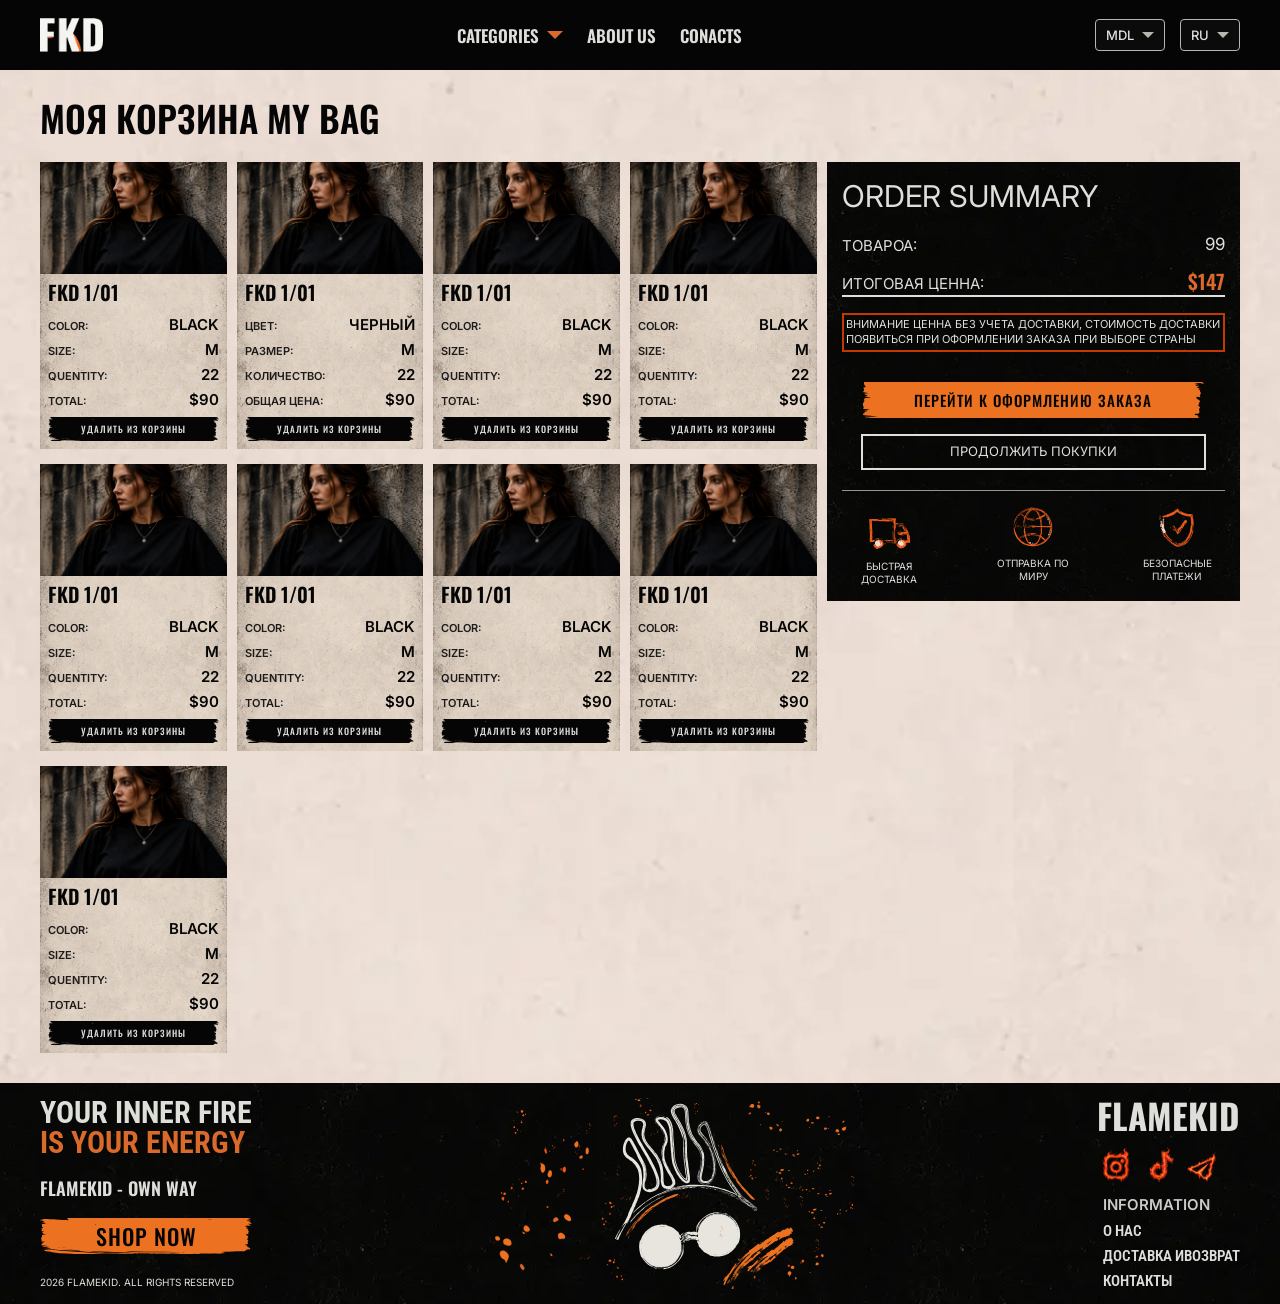
==== commit 271a228b: "Add files via upload" ====
--- a/bag.html
+++ b/bag.html
@@ -45,7 +45,7 @@
 	</style>
 
 
-	<link rel="stylesheet" href="css/style.min.css?_v=20261007012536">
+	<link rel="stylesheet" href="css/style.min.css?_v=20261009014618">
 	<link rel="shortcut icon" href="favicon.ico">
 	<!-- <meta name="robots" content="noindex, nofollow"> -->
 	<meta name="viewport" content="width=device-width, initial-scale=1.0">
@@ -79,7 +79,7 @@
 										</ul>
 									</nav>
 								</li>
-								<li class="menu__item"><a href="/" class="menu__link">about us</a></li>
+								<li class="menu__item"><a href="about.html" class="menu__link">about us</a></li>
 								<li class="menu__item"><a href="/" class="menu__link">conacts</a></li>
 
 							</ul>
@@ -113,16 +113,6 @@
 			</div>
 		</header>
 		<main class="page page_bg">
-			<div class="page__breadcrumbs-bag breadcrumbs">
-				<div class="breadcrumbs__container">
-					<ul class="breadcrumbs__list breadcrumbs__list_black-color">
-						<li class="breadcrumbs__item"><a href="home.html" class="breadcrumbs__link">главная</a></li>
-						<li class="breadcrumbs__item">
-							<p class="breadcrumbs__link breadcrumbs__link_active">bag</p>
-						</li>
-					</ul>
-				</div>
-			</div>
 			<section class="page__bag-content content-bag">
 				<div class="content-bag__container">
 					<div class="content-bag__top-row row-top">
@@ -480,7 +470,7 @@
 			</div>
 		</footer>
 	</div>
-	<script src="js/app.min.js?_v=20261007012536"></script>
+	<script src="js/app.min.js?_v=20261009014618"></script>
 </body>
 
 </html>
--- a/css/style.min.css
+++ b/css/style.min.css
@@ -1 +1 @@
-@import url(https://fonts.googleapis.com/css?family=Roboto+Condensed:300,regular,500,600,700,800&display=swap);@import url(https://fonts.googleapis.com/css?family=Oswald:500,600,700&display=swap);@import url(https://fonts.googleapis.com/css?family=Inter:regular,600,700&display=swap);[class*=_icon-]:before{font-family:icons;font-style:normal;font-weight:400;font-variant:normal;text-transform:none;line-height:1;-webkit-font-smoothing:antialiased;-moz-osx-font-smoothing:grayscale}[class*=_icon-]:before{display:block}*{padding:0;margin:0;border:0}*,:after,:before{-webkit-box-sizing:border-box;box-sizing:border-box}body,html{height:100%;min-width:320px}body{color:rgba(245,245,242,.9058823529);line-height:1;font-family:Inter;font-size:.9375rem;-ms-text-size-adjust:100%;-moz-text-size-adjust:100%;-webkit-text-size-adjust:100%;-webkit-font-smoothing:antialiased;-moz-osx-font-smoothing:grayscale}button,input,textarea{font-family:Inter;font-size:inherit}button{cursor:pointer;color:inherit;background-color:inherit}a{color:inherit}a:link,a:visited{text-decoration:none}a:hover{text-decoration:none}ul li{list-style:none}img{vertical-align:top}h1,h2,h3,h4,h5,h6{font-weight:inherit;font-size:inherit}.no-scrolling body{overflow:hidden;-ms-touch-action:none;touch-action:none}.loaded body .preloader{display:none}.lock body{overflow:hidden;-ms-touch-action:none;touch-action:none}.wrapper{min-height:100%;display:-webkit-box;display:-ms-flexbox;display:flex;-webkit-box-orient:vertical;-webkit-box-direction:normal;-ms-flex-direction:column;flex-direction:column;overflow:hidden}.wrapper>main{-webkit-box-flex:1;-ms-flex:1 1 auto;flex:1 1 auto}.wrapper>*{min-width:0}[class*=__container]{max-width:75rem;-webkit-box-sizing:content-box;box-sizing:content-box;margin:0 auto;padding:0 .9375rem}.select{position:relative}.select__body{position:relative}.select__title{color:rgba(245,245,242,.9058823529);text-align:left;font-size:.8125rem;font-weight:500;text-transform:uppercase;border:.09375rem solid #b8b5ae;border-radius:.25rem;background-color:#0b0b0b;cursor:pointer;width:100%}.select__value{display:-webkit-box;display:-ms-flexbox;display:flex;-webkit-box-align:center;-ms-flex-align:center;align-items:center;height:1.875rem;padding:0 .625rem;-webkit-column-gap:.5rem;-moz-column-gap:.5rem;column-gap:.5rem;-webkit-box-orient:horizontal;-webkit-box-direction:reverse;-ms-flex-direction:row-reverse;flex-direction:row-reverse}.select__value:before{content:"";-webkit-box-flex:0;-ms-flex:0 0 .625rem;flex:0 0 .625rem;-webkit-transition:all .3s ease 0s;transition:all .3s ease 0s;display:-webkit-box;display:-ms-flexbox;display:flex;-webkit-box-pack:center;-ms-flex-pack:center;justify-content:center;-webkit-box-align:center;-ms-flex-align:center;align-items:center;border-left:.375rem solid transparent;border-right:.375rem solid transparent;border-top:.375rem solid #b8b5ae}._select-open .select__value:before{-webkit-transform:rotate(-180deg);-ms-transform:rotate(-180deg);transform:rotate(-180deg);border-top:.375rem solid #ff8111}.select__text{-webkit-box-flex:1;-ms-flex:1 1 auto;flex:1 1 auto}.select__input{width:100%;background-color:rgba(0,0,0,0);height:100%}.select__options{color:rgba(245,245,242,.9058823529);position:absolute;top:1.8125rem;border-radius:0 0 .25rem .25rem;min-width:100%;left:0;background-color:#0b0b0b;border-top:0;border:.09375rem solid #b8b5ae;border-top:0;padding:.25rem 0 .3125rem 0}.select__scroll{overflow-y:auto;overflow-x:hidden;max-height:200px}.select__option{width:100%;display:block;text-align:left;cursor:pointer;padding:.3125rem .625rem;color:inherit;font-size:.8125rem;font-weight:500;text-transform:uppercase}.select__option._select-selected{background-color:#eee}.select__row{display:-webkit-inline-box;display:-ms-inline-flexbox;display:inline-flex;-webkit-box-align:center;-ms-flex-align:center;align-items:center}.select._select-open{z-index:5}._select-tag{cursor:pointer}body::after{content:"";background-color:rgba(0,0,0,.7);position:fixed;width:100%;height:100%;top:0;left:0;opacity:0;-webkit-transition:opacity .4s ease 0s;transition:opacity .4s ease 0s;pointer-events:none;z-index:149}body.popup-show::after{opacity:1}.popup{position:fixed;top:0;left:0;bottom:0;right:0;padding:30px 10px;-webkit-transition:visibility .8s ease 0s;transition:visibility .8s ease 0s;visibility:hidden;pointer-events:none}.popup_show{z-index:150;visibility:visible;overflow:auto;pointer-events:auto}.popup_show .popup__content{visibility:visible;-webkit-transform:scale(1);-ms-transform:scale(1);transform:scale(1)}.popup__wrapper{display:-webkit-box;display:-ms-flexbox;display:flex;-webkit-box-align:center;-ms-flex-align:center;align-items:center;min-height:100%;width:100%;-webkit-box-pack:center;-ms-flex-pack:center;justify-content:center}.popup__content{position:relative;visibility:hidden;-webkit-transform:scale(0);-ms-transform:scale(0);transform:scale(0);-webkit-transition:-webkit-transform .3s ease 0s;transition:-webkit-transform .3s ease 0s;transition:transform .3s ease 0s;transition:transform .3s ease 0s,-webkit-transform .3s ease 0s;background-color:#eee;padding:20px;width:100%;max-width:900px;border-radius:10px}.lock .popup__content{visibility:visible}.no-webp #popup-add-bag .popup__content{background:url(../img/background/bg5.jpg) center/contain repeat}#popup-add-bag .popup__content{width:400px}.popup-close-btn{position:absolute;width:25px;height:25px;top:20px;right:20px}.popup-close-btn::after,.popup-close-btn::before{content:"";position:absolute;display:block;width:100%;height:3px;background-color:#050505;-webkit-transition:background-color .2s ease;transition:background-color .2s ease}.popup-close-btn::before{-webkit-transform:rotate(-45deg);-ms-transform:rotate(-45deg);transform:rotate(-45deg)}.popup-close-btn::after{-webkit-transform:rotate(45deg);-ms-transform:rotate(45deg);transform:rotate(45deg)}.content-popup{display:-webkit-box;display:-ms-flexbox;display:flex;-webkit-box-orient:vertical;-webkit-box-direction:normal;-ms-flex-direction:column;flex-direction:column;-webkit-box-align:center;-ms-flex-align:center;align-items:center}.content-popup__decor{position:relative;width:80px;height:80px;margin-bottom:18px;background:url(../img/icons/check-flame.svg) center/contain no-repeat}.content-popup__decor::before{content:"";position:absolute;top:55%;left:39%;width:25px;height:25px;-webkit-transform:scale(0);-ms-transform:scale(0);transform:scale(0);background:url(../img/icons/check-green.svg) 0 0 no-repeat}@-webkit-keyframes check-anim{0%{-webkit-transform:scale(0);transform:scale(0);opacity:0}60%{-webkit-transform:scale(1.15);transform:scale(1.15);opacity:1}100%{-webkit-transform:scale(1);transform:scale(1);opacity:1}}@keyframes check-anim{0%{-webkit-transform:scale(0);transform:scale(0);opacity:0}60%{-webkit-transform:scale(1.15);transform:scale(1.15);opacity:1}100%{-webkit-transform:scale(1);transform:scale(1);opacity:1}}.popup_show .content-popup__decor::before{-webkit-animation:check-anim .8s ease .5s forwards;animation:check-anim .8s ease .5s forwards}.content-popup__title{font-family:Oswald;font-size:28px;font-weight:600;color:#050505;text-transform:uppercase;line-height:1.3;text-align:center;margin-bottom:35px}.content-popup__btn-open-bag{width:50%;margin-bottom:18px}#popup-add-bag .content-popup__btn-buy{width:50%;background:url(../img/icons/hover-orange.svg) center/cover no-repeat;color:#050505}.no-webp #popup-add-review .popup__content{background:url(../img/background/bg5.jpg) center/contain repeat}#popup-add-review .popup__content{width:400px}.tabs__navigation{display:-webkit-box;display:-ms-flexbox;display:flex}.tabs__title{font-size:1.125rem;text-transform:uppercase;font-family:Oswald;font-weight:600;padding:.625rem .9375rem;border-radius:.125rem}._tab-spoller .tabs__title{display:-webkit-box;display:-ms-flexbox;display:flex;-webkit-box-align:center;-ms-flex-align:center;align-items:center;-webkit-box-pack:justify;-ms-flex-pack:justify;justify-content:space-between;-webkit-column-gap:.625rem;-moz-column-gap:.625rem;column-gap:.625rem;font-size:1.0625rem;text-align:left;background-color:#0b0b0b;color:rgba(245,245,242,.9058823529);padding:.625rem;margin-bottom:.75rem}._tab-spoller .tabs__title::after{content:"";-webkit-box-flex:0;-ms-flex:0 0 .625rem;flex:0 0 .625rem;height:.625rem;border-left:.5rem solid transparent;border-right:.5rem solid transparent;border-top:.5rem solid #d96a2b;-webkit-transition:-webkit-transform .2s ease;transition:-webkit-transform .2s ease;transition:transform .2s ease;transition:transform .2s ease,-webkit-transform .2s ease}._tab-spoller .tabs__title._tab-active{color:rgba(245,245,242,.9058823529)}._tab-spoller .tabs__title._tab-active::after{-webkit-transform:rotate(-180deg);-ms-transform:rotate(-180deg);transform:rotate(-180deg)}.tabs__title._tab-active{background-color:#0b0b0b;color:#d96a2b}._tab-spoller .tabs__content{display:-webkit-box;display:-ms-flexbox;display:flex;-webkit-box-orient:vertical;-webkit-box-direction:normal;-ms-flex-direction:column;flex-direction:column}.tabs__body{padding:.9375rem;background-color:rgba(11,11,11,.0509803922)}[class*=-ibg]{position:relative}[class*=-ibg] img{position:absolute;width:100%;height:100%;top:0;left:0;-o-object-fit:cover;object-fit:cover}[class*=-ibg_contain] img{-o-object-fit:contain;object-fit:contain}.link-view-all{position:relative;min-height:2.0625rem;display:-webkit-inline-box;display:-ms-inline-flexbox;display:inline-flex;-webkit-box-align:center;-ms-flex-align:center;align-items:center;-webkit-box-pack:center;-ms-flex-pack:center;justify-content:center;-webkit-box-flex:0;-ms-flex:0 0 7.5rem;flex:0 0 7.5rem;padding:.5rem;font-family:"Roboto Condensed"}.link-view-all{font-weight:500;text-align:center;text-transform:uppercase;letter-spacing:.125rem;overflow:hidden;background:url(../img/icons/hover-black.svg) center/cover no-repeat;-webkit-transition:color .3s ease-in;transition:color .3s ease-in}.link-view-all::before{content:"";position:absolute;top:-1.5625rem;left:-4.375rem;width:1.875rem;height:6.25rem;opacity:.5;-webkit-transform:rotate(35deg);-ms-transform:rotate(35deg);transform:rotate(35deg);background-color:#d96a2b;-webkit-transition:left .6s cubic-bezier(.19,1,.22,1);transition:left .6s cubic-bezier(.19,1,.22,1)}.caption{font-family:Oswald}.caption{font-weight:600;text-transform:uppercase;color:#050505}.card-title{font-family:Oswald;font-size:1.625rem;font-weight:500;color:#050505;text-transform:uppercase}.row-top{display:-webkit-box;display:-ms-flexbox;display:flex;-webkit-box-align:start;-ms-flex-align:start;align-items:flex-start;-webkit-box-pack:justify;-ms-flex-pack:justify;justify-content:space-between;-webkit-column-gap:.9375rem;-moz-column-gap:.9375rem;column-gap:.9375rem}.card-ibg{padding-bottom:100%;border-radius:.25rem;overflow:hidden;text-align:center}.card-ibg img:not(._lazy-loaded){-webkit-filter:blur(5px);filter:blur(5px)}.card-ibg img{-webkit-filter:blur(0);filter:blur(0);-webkit-transition:-webkit-filter .4s ease-in-out;transition:-webkit-filter .4s ease-in-out;transition:filter .4s ease-in-out;transition:filter .4s ease-in-out,-webkit-filter .4s ease-in-out}.card-price{font-family:"Roboto Condensed"}.card-price{font-weight:700;color:#050505;text-transform:uppercase}.price{display:-webkit-box;display:-ms-flexbox;display:flex;-webkit-box-align:center;-ms-flex-align:center;align-items:center;-webkit-column-gap:1.5625rem;-moz-column-gap:1.5625rem;column-gap:1.5625rem;font-family:"Roboto Condensed";font-weight:700;text-transform:uppercase}.price__new{color:rgba(245,245,242,.9058823529)}.price__old{text-decoration:line-through;color:rgba(245,245,242,.6392156863)}.btn-bay{position:relative;display:-webkit-box;display:-ms-flexbox;display:flex;-webkit-box-align:center;-ms-flex-align:center;align-items:center;-webkit-box-pack:center;-ms-flex-pack:center;justify-content:center;min-height:2.25rem;padding:.3125rem;font-family:Oswald;font-size:.8125rem;font-weight:500;text-transform:uppercase;letter-spacing:.0625rem;text-align:center;overflow:hidden;background:url(../img/icons/hover-black.svg) center/cover no-repeat;-webkit-transition:color .3s ease,-webkit-transform .1s ease;transition:color .3s ease,-webkit-transform .1s ease;transition:color .3s ease,transform .1s ease;transition:color .3s ease,transform .1s ease,-webkit-transform .1s ease}.btn-bay::before{content:"";position:absolute;top:-4.6875rem;left:-4.6875rem;width:3.125rem;height:9.6875rem;opacity:.5;-webkit-transform:rotate(35deg);-ms-transform:rotate(35deg);transform:rotate(35deg);background-color:#d96a2b;-webkit-transition:left .3s cubic-bezier(.19,1,.22,1);transition:left .3s cubic-bezier(.19,1,.22,1)}.btn-bay:active{-webkit-transform:scale(1.01);-ms-transform:scale(1.01);transform:scale(1.01)}.btn-bay_orange{color:#050505;background:url(../img/icons/hover-orange.svg) center/cover no-repeat}.product-card{border-radius:.25rem}.no-webp .product-card__body{background:url(../img/background/bg-card2.jpg) 0 0/contain repeat}.product-card__body{position:relative;display:-webkit-box;display:-ms-flexbox;display:flex;-webkit-box-orient:vertical;-webkit-box-direction:normal;-ms-flex-direction:column;flex-direction:column;height:100%;padding-bottom:.625rem}.product-card__body::before{content:"";position:absolute;top:0;left:0;width:100%;height:100%}.product-card__img-link{margin-bottom:.25rem}.info-product{z-index:20;-webkit-box-flex:1;-ms-flex:1 1 auto;flex:1 1 auto;display:-webkit-box;display:-ms-flexbox;display:flex;-webkit-box-orient:vertical;-webkit-box-direction:normal;-ms-flex-direction:column;flex-direction:column;padding-top:0;padding-bottom:0}.info-product__top-row{display:-webkit-box;display:-ms-flexbox;display:flex;-webkit-box-pack:justify;-ms-flex-pack:justify;justify-content:space-between;-webkit-box-align:center;-ms-flex-align:center;align-items:center;-ms-flex-wrap:wrap;flex-wrap:wrap;gap:.75rem;margin-bottom:.75rem}.info-product__title{-webkit-box-flex:1;-ms-flex:1 1 50%;flex:1 1 50%}.info-product__sub-title{-webkit-box-flex:1;-ms-flex:1 1 auto;flex:1 1 auto;font-size:.875rem;font-weight:600;line-height:1.2;color:#0b0b0b;text-transform:uppercase;margin-bottom:.75rem}.info-product__bottom .info-product__rating{margin-bottom:1rem}.row-price{display:-webkit-box;display:-ms-flexbox;display:flex;-webkit-box-align:center;-ms-flex-align:center;align-items:center;-webkit-column-gap:.625rem;-moz-column-gap:.625rem;column-gap:.625rem}.row-price__old{color:#050505;text-decoration:line-through;font-weight:600}.show-rating{display:-webkit-box;display:-ms-flexbox;display:flex;-webkit-box-align:end;-ms-flex-align:end;align-items:end;-webkit-column-gap:.5rem;-moz-column-gap:.5rem;column-gap:.5rem}.show-rating__items{display:-webkit-box;display:-ms-flexbox;display:flex;-webkit-box-align:center;-ms-flex-align:center;align-items:center;-webkit-column-gap:.0625rem;-moz-column-gap:.0625rem;column-gap:.0625rem}.show-rating__item-fire{position:relative;-webkit-box-flex:0;-ms-flex-positive:0;flex-grow:0;-ms-flex-negative:0;flex-shrink:0}.show-rating__item-fire::before{content:"";position:absolute;top:0;left:0;width:100%;height:100%;background:url(../img/icons/flame.svg) center no-repeat}.show-rating__item-fire_empty::before{content:"";position:absolute;top:0;left:0;width:100%;height:100%;background:url(../img/icons/flame-empty.svg) center no-repeat}.show-rating__quentity{color:#0b0b0b}.show-rating__quentity_white{color:rgba(245,245,242,.9058823529)}.btn-swiper-arrow{position:relative;width:1.375rem;height:1.375rem}.btn-swiper-arrow::before{content:"";position:absolute;top:0;left:0;width:100%;height:100%;-webkit-transition:-webkit-transform .1s ease;transition:-webkit-transform .1s ease;transition:transform .1s ease;transition:transform .1s ease,-webkit-transform .1s ease;cursor:pointer}.btn-swiper-arrow:active::before{-webkit-transform:scale(.8);-ms-transform:scale(.8);transform:scale(.8)}.control-swiper{display:-webkit-box;display:-ms-flexbox;display:flex;-webkit-box-align:center;-ms-flex-align:center;align-items:center;-webkit-box-pack:center;-ms-flex-pack:center;justify-content:center;gap:50px}.control-swiper__btn-prev::before{background:url(../img/icons/btn-prev.svg) center no-repeat}.control-swiper__btn-next::before{background:url(../img/icons/btn-next.svg) center no-repeat}.control-swiper__pagination{display:-webkit-box;display:-ms-flexbox;display:flex;-webkit-box-align:center;-ms-flex-align:center;align-items:center;gap:.3125rem}.swiper-pagination-bullet{position:relative;-webkit-box-flex:0;-ms-flex:0 0 .625rem;flex:0 0 .625rem;height:.625rem}.swiper-pagination-bullet::before{content:"";position:absolute;top:0;left:0;width:100%;height:100%;opacity:.5;background:url(../img/icons/bullet.svg) center no-repeat;-webkit-transition:opacity .2s ease;transition:opacity .2s ease;cursor:pointer}.swiper-pagination-bullet-active::before{opacity:1}.breadcrumbs__list{display:-webkit-box;display:-ms-flexbox;display:flex;-webkit-box-align:center;-ms-flex-align:center;align-items:center;font-family:"Roboto Condensed"}.breadcrumbs__list{font-weight:600;text-transform:uppercase}.breadcrumbs__list_black-color{color:#050505}.breadcrumbs__list_white-color{color:rgba(245,245,242,.9058823529)}.breadcrumbs__list>:not(:last-child)::after{content:"/";font-weight:600;margin:0 .375rem}.breadcrumbs__item{display:-webkit-box;display:-ms-flexbox;display:flex;-webkit-box-align:center;-ms-flex-align:center;align-items:center}.breadcrumbs__link{position:relative;display:inline-block;overflow:hidden}.breadcrumbs__link_active{color:#ff8111;font-weight:500}.breadcrumbs__link::before{content:"";position:absolute;bottom:0;left:-100%;width:100%;height:.09375rem;background-color:#ff8111;-webkit-transition:left .2s ease;transition:left .2s ease}.header{position:absolute;top:0;left:0;width:100%;z-index:100}.header_black{background-color:#050505;position:static}.row-header{display:-webkit-box;display:-ms-flexbox;display:flex;-webkit-box-align:center;-ms-flex-align:center;align-items:center}.row-header{padding:.6875rem 0}.row-header__logo{position:relative;z-index:15;-webkit-box-flex:0;-ms-flex:0 0 3.75rem;flex:0 0 3.75rem;height:2.125rem}.row-header__logo img{min-width:100%;height:100%}.menu{-webkit-box-flex:1;-ms-flex:1 1 auto;flex:1 1 auto;display:-webkit-box;display:-ms-flexbox;display:flex;-webkit-box-align:center;-ms-flex-align:center;align-items:center;-webkit-box-pack:center;-ms-flex-pack:center;justify-content:center}.menu__list{display:-webkit-box;display:-ms-flexbox;display:flex;-ms-flex-wrap:wrap;flex-wrap:wrap;-webkit-box-pack:center;-ms-flex-pack:center;justify-content:center}.menu__list:focus-within .sub-menu{visibility:visible;opacity:1}.menu__list:focus-within .menu__link_arrow::after{-webkit-transform:rotate(-180deg);-ms-transform:rotate(-180deg);transform:rotate(-180deg)}.menu__item{position:relative;z-index:5;padding:0 .75rem;min-height:1.75rem;display:-webkit-box;display:-ms-flexbox;display:flex;-webkit-box-align:center;-ms-flex-align:center;align-items:center;-webkit-box-pack:center;-ms-flex-pack:center;justify-content:center;font-family:Oswald}.menu__item{font-weight:600;text-transform:uppercase}.menu__item::before{content:"";position:absolute;z-index:-1;top:0;left:0;width:100%;height:100%;-webkit-transform:scale3d(0,1,1);transform:scale3d(0,1,1);-webkit-transform-origin:center left;-ms-transform-origin:center left;transform-origin:center left;background:url(../img/icons/hover-orange.svg) center/cover no-repeat;-webkit-transition:-webkit-transform .2s ease-in;transition:-webkit-transform .2s ease-in;transition:transform .2s ease-in;transition:transform .2s ease-in,-webkit-transform .2s ease-in}.sub-menu{position:absolute;top:1.0625rem;left:0;z-index:1;min-width:9.375rem;visibility:hidden;opacity:0;padding-top:.9375rem;-webkit-transition:opacity .5s ease;transition:opacity .5s ease}.sub-menu-active .sub-menu{visibility:visible;opacity:1}.sub-menu__items{padding:.75rem;background-color:#0b0b0b}.sub-menu__item{display:-webkit-box;display:-ms-flexbox;display:flex}.sub-menu__item:not(:last-child){margin-bottom:.875rem}.sub-menu__link{width:100%;-webkit-transition:color .2s ease;transition:color .2s ease}.sub-menu__link:hover{color:#d96a2b}.block-info-header{position:relative;z-index:5;display:-webkit-box;display:-ms-flexbox;display:flex;-webkit-box-align:center;-ms-flex-align:center;align-items:center;-webkit-box-pack:center;-ms-flex-pack:center;justify-content:center}.block-info-header__custom-select{display:-webkit-box;display:-ms-flexbox;display:flex;-webkit-box-align:center;-ms-flex-align:center;align-items:center;-webkit-column-gap:.9375rem;-moz-column-gap:.9375rem;column-gap:.9375rem}.bag{display:-webkit-box;display:-ms-flexbox;display:flex;-webkit-box-align:center;-ms-flex-align:center;align-items:center;-webkit-column-gap:.75rem;-moz-column-gap:.75rem;column-gap:.75rem;padding:.1875rem .5rem;background:url(../img/icons/hover-black.svg) center/cover no-repeat}.no-webp .bag::before{background:url(../img/icons/cart.png) center/contain no-repeat}.bag::before{content:"";-webkit-box-flex:0;-ms-flex:0 0 2.5rem;flex:0 0 2.5rem;height:1.875rem;-webkit-transition:-webkit-transform .1s ease-in;transition:-webkit-transform .1s ease-in;transition:transform .1s ease-in;transition:transform .1s ease-in,-webkit-transform .1s ease-in}.bag__quentity{font-size:1.0625rem}.bag__value-price{display:-webkit-box;display:-ms-flexbox;display:flex;-webkit-column-gap:.75rem;-moz-column-gap:.75rem;column-gap:.75rem;font-size:1.1875rem}.bag__value-price::before{content:"";width:.125rem;background-color:#ff8111}.menu__link_arrow{display:-webkit-box;display:-ms-flexbox;display:flex;-webkit-box-align:center;-ms-flex-align:center;align-items:center;-webkit-column-gap:.5rem;-moz-column-gap:.5rem;column-gap:.5rem;font-family:Oswald}.menu__link_arrow{font-weight:600;text-transform:uppercase}.menu__link_arrow::after{content:"";border-left:.5rem solid transparent;border-right:.5rem solid transparent;border-top:.5rem solid #d96a2b;-webkit-transition:all .3s ease;transition:all .3s ease}.sub-menu-active .menu__link_arrow::after{-webkit-transform:rotate(-180deg);-ms-transform:rotate(-180deg);transform:rotate(-180deg)}.menu-text{display:none}.no-webp .footer{background:url(../img/background/bg-abour-product.jpg) center repeat}.footer{position:relative;padding:.9375rem 0}.footer__row{display:-webkit-box;display:-ms-flexbox;display:flex;-webkit-box-pack:justify;-ms-flex-pack:justify;justify-content:space-between;-webkit-column-gap:.9375rem;-moz-column-gap:.9375rem;column-gap:.9375rem}.footer__item-img{-webkit-box-flex:0;-ms-flex:0 1 30%;flex:0 1 30%;display:-webkit-box;display:-ms-flexbox;display:flex;-webkit-box-align:center;-ms-flex-align:center;align-items:center;-webkit-box-pack:center;-ms-flex-pack:center;justify-content:center}.footer__wrapper-decor-ibg{width:100%;padding-bottom:53%}.left-item-footer{display:-webkit-box;display:-ms-flexbox;display:flex;-webkit-box-orient:vertical;-webkit-box-direction:normal;-ms-flex-direction:column;flex-direction:column;-webkit-box-pack:justify;-ms-flex-pack:justify;justify-content:space-between;row-gap:.625rem}.left-item-footer__big-txt{font-family:"Roboto Condensed"}.left-item-footer__big-txt{font-weight:700;text-transform:uppercase}.left-item-footer__big-txt span{color:#d96a2b}.left-item-footer__small-txt{font-family:Oswald}.left-item-footer__small-txt{font-weight:600;text-transform:uppercase}.left-item-footer__copyright{text-transform:uppercase;line-height:1.3}.right-item{display:-webkit-box;display:-ms-flexbox;display:flex;-webkit-box-orient:vertical;-webkit-box-direction:normal;-ms-flex-direction:column;flex-direction:column;-webkit-box-pack:justify;-ms-flex-pack:justify;justify-content:space-between;-webkit-box-align:end;-ms-flex-align:end;align-items:flex-end;row-gap:.625rem}.right-item__logo{font-family:Oswald}.right-item__logo{font-weight:700;text-transform:uppercase;display:inline-block;-ms-flex-item-align:start;align-self:flex-start}.right-item__spollers{font-family:"Roboto Condensed";font-weight:600;text-transform:uppercase}.right-item__spollers .spollers__body>:not(:last-child){margin-bottom:.625rem}.media-social{width:100%;display:-webkit-box;display:-ms-flexbox;display:flex;-webkit-box-align:end;-ms-flex-align:end;align-items:flex-end;-webkit-column-gap:.5rem;-moz-column-gap:.5rem;column-gap:.5rem}.media-social__link-ibg{-webkit-box-flex:0;-ms-flex:0 0 25%;flex:0 0 25%;padding-bottom:25%;-webkit-transition:-webkit-transform .2s ease-in;transition:-webkit-transform .2s ease-in;transition:transform .2s ease-in;transition:transform .2s ease-in,-webkit-transform .2s ease-in}.spollers__title{font-weight:600;text-transform:uppercase;color:#cccbca;margin-bottom:.625rem}.spollers__link{-webkit-transition:color .2s ease;transition:color .2s ease}.spollers__link:hover{color:#ff8111}.page__hero{padding-bottom:.625rem}.no-webp .page__product-new{background:url(../img/background/bg5.jpg) 0 0/contain repeat}.no-webp .hero-page{background:url(../img/banner-home/bgcfkd4.jpg) center/cover no-repeat}.hero-page{position:relative}.hero-page::before{content:"";position:absolute;top:0;left:0;z-index:2;width:100%;height:100%;background-color:rgba(91,149,91,.12)}.hero-page__img-man-ibg{position:absolute;bottom:0}.content-hero>:last-child{margin-bottom:0}.content-hero__logo-ibg{width:81.244%;padding-bottom:14%}.content-hero__title{position:absolute;width:1px;height:1px;margin:-1px;padding:0;overflow:hidden;clip:rect(0 0 0 0);border:0}.content-hero__bottom-row{position:relative;z-index:3;display:-webkit-box;display:-ms-flexbox;display:flex;-webkit-box-pack:justify;-ms-flex-pack:justify;justify-content:space-between;-webkit-box-align:center;-ms-flex-align:center;align-items:center;-webkit-column-gap:.875rem;-moz-column-gap:.875rem;column-gap:.875rem}.content-hero__crambs{font-family:"Roboto Condensed";font-weight:500}.content-hero__crambs{text-transform:uppercase;letter-spacing:.125rem}.content-hero p{font-weight:600;line-height:1.2;text-transform:uppercase;max-width:38%}.brush-text__svg{display:block;width:100%}.brush-text__title{letter-spacing:1px;fill:#fff}.brush-mask__stroke{stroke-dasharray:1000;stroke-dashoffset:1000;-webkit-animation:brush-loop 33s linear infinite;animation:brush-loop 33s linear infinite}@-webkit-keyframes brush-loop{0%{stroke-dashoffset:1000}12.121%{stroke-dashoffset:0}57.576%{stroke-dashoffset:0}69.697%{stroke-dashoffset:1000}100%{stroke-dashoffset:1000}}@keyframes brush-loop{0%{stroke-dashoffset:1000}12.121%{stroke-dashoffset:0}57.576%{stroke-dashoffset:0}69.697%{stroke-dashoffset:1000}100%{stroke-dashoffset:1000}}.no-webp .featured{background:url(../img/background/bg5.jpg) 0 0/contain repeat}.featured__products{display:-webkit-box;display:-ms-flexbox;display:flex;-ms-flex-wrap:wrap;flex-wrap:wrap;row-gap:1.25rem;margin:0 -.625rem}.featured__product{-ms-flex-preferred-size:25%;flex-basis:25%;padding:0 .625rem}.no-webp .our-advantages{background:url(../img/background/bg-abour-product.jpg) 0 0 repeat}.our-advantages__row{display:-webkit-box;display:-ms-flexbox;display:flex;-webkit-box-pack:justify;-ms-flex-pack:justify;justify-content:space-between;-webkit-column-gap:.3125rem;-moz-column-gap:.3125rem;column-gap:.3125rem;row-gap:.8125rem}.our-advantages__item{position:relative;-ms-flex-preferred-size:30%;flex-basis:30%;display:-webkit-box;display:-ms-flexbox;display:flex;-webkit-column-gap:.8125rem;-moz-column-gap:.8125rem;column-gap:.8125rem}.our-advantages__decor{-webkit-box-flex:0;-ms-flex:0 0 .125rem;flex:0 0 .125rem;background-color:rgba(245,245,242,.9058823529)}.our-advantages__img{-webkit-box-flex:0;-ms-flex:0 0 17%;flex:0 0 17%;-ms-flex-item-align:start;align-self:flex-start}.our-advantages__img img{width:100%;max-width:4.8125rem}.our-advantages__body-info{text-transform:uppercase;line-height:1.4}.our-advantages__title{font-family:Oswald}.our-advantages__title{font-weight:400;color:#e8e5de}.no-webp .block-about-product{background:url(../img/background/bg5.jpg) 0 0/contain repeat}.block-about-product__row{display:-webkit-box;display:-ms-flexbox;display:flex}.block-about-product__item-img-ibg{-webkit-box-flex:1;-ms-flex:1 0 50%;flex:1 0 50%;padding-bottom:32.9268%}.info-about-product{display:-webkit-box;display:-ms-flexbox;display:flex;-webkit-box-align:center;-ms-flex-align:center;align-items:center;-webkit-box-pack:center;-ms-flex-pack:center;justify-content:center;padding:.9375rem 0;background:url(../img/icons/animline3.gif) center/cover no-repeat}.info-about-product__body{max-width:70%}.info-about-product p{color:#0b0b0b;line-height:1.2}.info-about-product p{font-weight:500;text-transform:lowercase}.icons-row{display:-webkit-box;display:-ms-flexbox;display:flex;-webkit-box-align:center;-ms-flex-align:center;align-items:center;-ms-flex-wrap:wrap;flex-wrap:wrap;-webkit-column-gap:.3125rem;-moz-column-gap:.3125rem;column-gap:.3125rem}.icons-row__item{position:relative;-webkit-box-flex:0;-ms-flex:0 0 22%;flex:0 0 22%;padding-bottom:22%}.icons-row__item::before{content:"";position:absolute;top:0;left:0;width:100%;height:100%}.icons-row__item:nth-child(1)::before{background:url(../img/icons/painter-brush.svg) center/contain no-repeat}.icons-row__item:nth-child(3)::before{background:url(../img/icons/airbrushsvg.svg) center/contain no-repeat}.icons-row__item:nth-child(5)::before{background:url(../img/icons/tishirt.svg) center/contain no-repeat}.icons-row__decor{-webkit-box-flex:0;-ms-flex:0 0 12%;flex:0 0 12%;height:1.25rem;background:url(../img/icons/decor-brush-line.svg) center/cover no-repeat}.no-webp .slide-card__body{background:url(../img/background/bg-card2.jpg) 0 0/cover no-repeat}.slide-card__body{display:-webkit-box;display:-ms-flexbox;display:flex;-webkit-box-align:center;-ms-flex-align:center;align-items:center;-webkit-box-pack:justify;-ms-flex-pack:justify;justify-content:space-between;-webkit-column-gap:.625rem;-moz-column-gap:.625rem;column-gap:.625rem}.slide-card__img{width:55%;padding-bottom:55%}.slide-card__info{-webkit-box-flex:1;-ms-flex:1 1 auto;flex:1 1 auto;padding:.625rem .625rem .625rem 0}.slide-card__title{margin-bottom:.75rem}.slide-card__price{margin-bottom:1rem}.slide-card__bay-btn{width:100%}.btn-swiper-arrow{position:relative;width:1.375rem;height:1.375rem}.btn-swiper-arrow::before{content:"";position:absolute;top:0;left:0;width:100%;height:100%;-webkit-transition:-webkit-transform .1s ease;transition:-webkit-transform .1s ease;transition:transform .1s ease;transition:transform .1s ease,-webkit-transform .1s ease;cursor:pointer}.btn-swiper-arrow:active::before{-webkit-transform:scale(.8);-ms-transform:scale(.8);transform:scale(.8)}.control-swiper{display:-webkit-box;display:-ms-flexbox;display:flex;-webkit-box-align:center;-ms-flex-align:center;align-items:center;-webkit-box-pack:center;-ms-flex-pack:center;justify-content:center;gap:50px}.control-swiper__btn-prev::before{background:url(../img/icons/btn-prev.svg) center no-repeat}.control-swiper__btn-next::before{background:url(../img/icons/btn-next.svg) center no-repeat}.control-swiper__pagination{display:-webkit-box;display:-ms-flexbox;display:flex;-webkit-box-align:center;-ms-flex-align:center;align-items:center;gap:.3125rem}.swiper-pagination-bullet{position:relative;-webkit-box-flex:0;-ms-flex:0 0 .625rem;flex:0 0 .625rem;height:.625rem}.swiper-pagination-bullet::before{content:"";position:absolute;top:0;left:0;width:100%;height:100%;opacity:.5;background:url(../img/icons/bullet.svg) center no-repeat;-webkit-transition:opacity .2s ease;transition:opacity .2s ease;cursor:pointer}.swiper-pagination-bullet-active::before{opacity:1}.page__breadcrumbs-product{padding:.9375rem 0 1.5rem 0;background-color:#050505}.page__product-order{padding-top:.625rem;padding-bottom:2.5rem}.no-webp .page__like-may{background:url(../img/background/bg5.jpg) 0 0/contain repeat}.order-product{background-color:#050505}.left-item-photo{-webkit-box-flex:0;-ms-flex:0 0 45%;flex:0 0 45%;min-width:0}.left-item-photo__slider{position:relative}.big-photo-product{margin-bottom:.625rem}.big-photo-product__img-ibg{width:100%;padding-bottom:73%}.big-photo-product__sw-btn-next{position:absolute;top:50%;right:0;-webkit-transform:translateY(-50%);-ms-transform:translateY(-50%);transform:translateY(-50%);width:2.1875rem;height:2.1875rem;background:url(../img/icons/btn-next.-grey.svg) center no-repeat;cursor:pointer}.big-photo-product__sw-btn-next.swiper-button-disabled{opacity:.5}.big-photo-product__sw-btn-prev{position:absolute;top:50%;left:0;-webkit-transform:translateY(-50%);-ms-transform:translateY(-50%);transform:translateY(-50%);width:2.1875rem;height:2.1875rem;background:url(../img/icons/btn-prev-grey.svg) center no-repeat;cursor:pointer}.big-photo-product__sw-btn-prev.swiper-button-disabled{opacity:.5}.thumb-photo__swiper .swiper-slide-thumb-active{border:.125rem solid rgba(232,229,222,.6392156863)}.thumb-photo__img-ibg{padding-bottom:80%}.info-product-order{text-transform:uppercase}.info-product-order__title{font-family:Oswald;font-weight:600;font-size:1.875rem;margin-bottom:.75rem}.info-product-order__rating{margin-bottom:.625rem}.info-product-order__price{margin-bottom:.5rem}.info-product-order__description{max-width:75%;font-size:.75rem;line-height:1.3;margin-bottom:.75rem}.info-product-order__size{margin-bottom:.75rem}.info-product-order__color{margin-bottom:.75rem}.info-product-order__btns{display:-webkit-box;display:-ms-flexbox;display:flex}.info-product-order__btns{margin-bottom:1rem}.info-product-order__btn-add-bag{-webkit-box-flex:0;-ms-flex:0 1 40%;flex:0 1 40%;font-size:.9375rem}.info-product-order__icons-row{padding-top:.75rem}.info-size__top-row{margin-bottom:.5rem}.info-size__choose{display:-webkit-box;display:-ms-flexbox;display:flex;-webkit-box-align:center;-ms-flex-align:center;align-items:center;-ms-flex-wrap:wrap;flex-wrap:wrap;gap:.9375rem}.info-size__btn{position:relative;-webkit-box-flex:0;-ms-flex:0 0 2.8125rem;flex:0 0 2.8125rem;height:1.75rem;line-height:normal}.info-size__btn._form-focus .info-size__label{border-color:#d96a2b}.info-size__input{position:absolute;top:50%;left:50%;-webkit-transform:translate(-50%,-50%);-ms-transform:translate(-50%,-50%);transform:translate(-50%,-50%);opacity:0}.info-size__input:checked+.info-size__label{border-color:#d96a2b;color:#d96a2b}.info-size__label{position:absolute;top:0;left:0;width:100%;height:100%;display:-webkit-box;display:-ms-flexbox;display:flex;-webkit-box-align:center;-ms-flex-align:center;align-items:center;-webkit-box-pack:center;-ms-flex-pack:center;justify-content:center;border:.125rem solid rgba(232,229,222,.6392156863);border-radius:.125rem;-webkit-transition:all .2s ease;transition:all .2s ease;font-weight:600}.row-info-product{display:-webkit-box;display:-ms-flexbox;display:flex;-webkit-box-align:center;-ms-flex-align:center;align-items:center;-webkit-box-pack:justify;-ms-flex-pack:justify;justify-content:space-between;-webkit-column-gap:.625rem;-moz-column-gap:.625rem;column-gap:.625rem}.row-info-product__guide{-webkit-transition:color .2s ease;transition:color .2s ease}.color-choose__row{margin-bottom:.625rem}.color-choose__wrapper-btn{display:-webkit-box;display:-ms-flexbox;display:flex;-webkit-box-align:center;-ms-flex-align:center;align-items:center;-webkit-column-gap:.9375rem;-moz-column-gap:.9375rem;column-gap:.9375rem}.color-choose__btn{position:relative;-webkit-box-flex:0;-ms-flex:0 0 2.1875rem;flex:0 0 2.1875rem;height:2.1875rem;border-radius:50%;line-height:normal;border:.1875rem solid #ff8111;overflow:hidden}.color-choose__btn_black{background-color:#0b0b0b}.color-choose__btn_white{background-color:rgba(245,245,242,.9058823529)}.color-choose__input{position:absolute;top:50%;left:50%;-webkit-transform:translate(-50%,-50%);-ms-transform:translate(-50%,-50%);transform:translate(-50%,-50%);opacity:0}.color-choose__input:checked+.color-choose__label::before{opacity:1}.color-choose__label{position:absolute;top:0;left:0;width:100%;height:100%;overflow:hidden}.color-choose__label::before{content:"";position:absolute;top:50%;left:50%;-webkit-transform:translate(-50%,-50%);-ms-transform:translate(-50%,-50%);transform:translate(-50%,-50%);width:50%;height:45%;background:url(../img/icons/check.svg) 0 0/contain no-repeat;opacity:0;-webkit-transition:opacity .1s ease;transition:opacity .1s ease}.quantity-btn{display:-webkit-box;display:-ms-flexbox;display:flex;-webkit-box-align:center;-ms-flex-align:center;align-items:center}.quantity-btn__minus{width:2.4375rem;height:2.3125rem;background-color:#d96a2b;border-top-left-radius:.1875rem;border-bottom-left-radius:.1875rem;font-size:1.25rem;-webkit-transition:color .2s ease;transition:color .2s ease}.quantity-btn__minus._btn-disable{opacity:.5;cursor:not-allowed}.quantity-btn__minus:active{font-size:1.375rem}.quantity-btn__input{width:3.125rem;height:2.3125rem;padding:.375rem .75rem;outline:0;font-size:1rem;text-align:center;font-weight:600}.quantity-btn__plus{background-color:#d96a2b;width:2.4375rem;height:2.3125rem;border-top-right-radius:.1875rem;border-bottom-right-radius:.1875rem;font-size:1.25rem;-webkit-transition:color .2s ease;transition:color .2s ease}.quantity-btn__plus:active{font-size:1.375rem}.row-icons-product{display:-webkit-box;display:-ms-flexbox;display:flex;-webkit-box-align:center;-ms-flex-align:center;align-items:center;position:relative;-webkit-box-pack:justify;-ms-flex-pack:justify;justify-content:space-between;-webkit-column-gap:.625rem;-moz-column-gap:.625rem;column-gap:.625rem}.row-icons-product::before{content:"";position:absolute;top:0;left:0;width:100%;height:.09375rem;background-color:rgba(232,229,222,.6392156863)}.row-icons-product__card{-webkit-box-flex:0;-ms-flex:0 0 25%;flex:0 0 25%;display:-webkit-box;display:-ms-flexbox;display:flex;-webkit-box-orient:vertical;-webkit-box-direction:normal;-ms-flex-direction:column;flex-direction:column;-webkit-box-align:center;-ms-flex-align:center;align-items:center;row-gap:.625rem;text-align:center;line-height:1.3}.row-icons-product__icon-diverly{width:2.8125rem;height:2.8125rem;background:url(../img/icons/car-01.svg) 0 0 no-repeat}.row-icons-product__txt{font-size:.625rem}.row-icons-product__icon-shiping{width:2.5rem;height:2.5rem;background:url(../img/icons/shar-orange.svg) 0 0 no-repeat}.row-icons-product__icon-secure{width:2.5rem;height:2.5rem;background:url(../img/icons/secure-01.svg) 0 0 no-repeat}.no-webp .details-product{background:url(../img/background/bg5.jpg) 0 0/contain repeat}.details-product{text-transform:uppercase;color:#050505}.row-review{display:-webkit-box;display:-ms-flexbox;display:flex;-webkit-box-align:start;-ms-flex-align:start;align-items:flex-start;-webkit-box-pack:justify;-ms-flex-pack:justify;justify-content:space-between;-ms-flex-wrap:wrap;flex-wrap:wrap;row-gap:1.25rem}.feedback{-webkit-box-flex:0;-ms-flex:0 0 45%;flex:0 0 45%;max-height:500px;overflow-y:auto}.feedback__item{margin-bottom:1.5rem}.feedback__item:last-child{margin-bottom:0}.feedback__info{display:-webkit-box;display:-ms-flexbox;display:flex;-webkit-box-align:end;-ms-flex-align:end;align-items:flex-end;-webkit-column-gap:.625rem;-moz-column-gap:.625rem;column-gap:.625rem;margin-bottom:.625rem}.feedback__name{font-family:Oswald;font-size:.8125rem}.feedback__data{font-style:italic;font-size:.75rem}.feedback__rating{margin-bottom:.625rem}.feedback__text{font-size:.875rem;line-height:1.3;text-transform:none}.title-feedback{display:-webkit-box;display:-ms-flexbox;display:flex;-webkit-box-align:end;-ms-flex-align:end;align-items:flex-end;-webkit-column-gap:.625rem;-moz-column-gap:.625rem;column-gap:.625rem}.form-review{-webkit-box-flex:0;-ms-flex:0 0 45%;flex:0 0 45%}.form-review__wrapper-input{position:relative;margin-bottom:1.25rem}.form-review__label-input span{color:rgba(210,21,21,.984)}.form-review__input-name{min-height:2.75rem}.form-review__input-name._form-error{border:.125rem solid rgba(210,21,21,.984);-webkit-box-shadow:0 80px 80px -20px rgba(255,90,48,.08),0 30px 24px -10px rgba(255,90,48,.05),0 12px 10px -6px rgba(255,90,48,.04),0 4px 4px -4px rgba(30,33,44,.03);box-shadow:0 80px 80px -20px rgba(255,90,48,.08),0 30px 24px -10px rgba(255,90,48,.05),0 12px 10px -6px rgba(255,90,48,.04),0 4px 4px -4px rgba(30,33,44,.03)}.form-review__input-txt{min-height:5.9375rem;resize:none}.form-review__btn{color:rgba(245,245,242,.9058823529);width:11.25rem}.input-review{width:100%;padding:.625rem;margin-top:.625rem;outline:0;border-radius:.25rem;border:.125rem solid #050505;background-color:rgba(0,0,0,0)}.input-review._form-focus{outline:0;border:.125rem solid #d96a2b}.rating-tabs{margin-bottom:1.125rem}.rating-tabs__title{margin-bottom:.625rem}.rating-tabs__items{display:-webkit-box;display:-ms-flexbox;display:flex;-webkit-box-align:center;-ms-flex-align:center;align-items:center;-webkit-column-gap:.75rem;-moz-column-gap:.75rem;column-gap:.75rem}.rating-tabs__item{position:relative;-webkit-box-flex:0;-ms-flex:0 0 1.875rem;flex:0 0 1.875rem;height:1.875rem;border-radius:50%;line-height:normal;border:.125rem solid #050505;overflow:hidden}.rating-tabs__input{position:absolute;top:50%;left:50%;-webkit-transform:translate(-50%,-50%);-ms-transform:translate(-50%,-50%);transform:translate(-50%,-50%);opacity:0}.rating-tabs__input:checked+.rating-tabs__label span{opacity:0}.rating-tabs__input:checked+.rating-tabs__label::before{opacity:1}.rating-tabs__label{position:absolute;width:100%;height:100%;display:-webkit-box;display:-ms-flexbox;display:flex;-webkit-box-align:center;-ms-flex-align:center;align-items:center;-webkit-box-pack:center;-ms-flex-pack:center;justify-content:center;overflow:hidden}.rating-tabs__label span{color:#d96a2b;font-weight:600;opacity:1}.rating-tabs__label::before{content:"";position:absolute;top:50%;left:50%;-webkit-transform:translate(-50%,-50%);-ms-transform:translate(-50%,-50%);transform:translate(-50%,-50%);width:.875rem;height:.875rem;opacity:0;background:url(../img/icons/check-green.svg) center no-repeat;-webkit-transition:opacity .2s ease;transition:opacity .2s ease}.title-review{font-family:"Roboto Condensed";font-weight:600;margin-bottom:1rem}.title-label{font-family:"Roboto Condensed";font-size:.875rem;font-weight:600}.title-label span{color:rgba(210,21,21,.984)}.description-tab{max-width:70%}.description-tab p{font-size:1.125rem;line-height:1.3;text-transform:none}.sizes-product{width:50%;padding:0}.sizes-product__img-ibg{width:100%;padding-bottom:60%}.form__error{position:absolute;left:0;bottom:-.75rem;font-size:.625rem;color:rgba(210,21,21,.984)}.no-webp .page_bg{background:url(../img/background/bg5.jpg) 0 0/contain repeat}.page__breadcrumbs-bag{padding:.9375rem 0 1.5rem 0}.content-bag__row{display:-webkit-box;display:-ms-flexbox;display:flex;-webkit-box-align:start;-ms-flex-align:start;align-items:flex-start;margin:0 -.3125rem}.column-left-bag{-webkit-box-flex:0;-ms-flex:0 0 65%;flex:0 0 65%;display:-webkit-box;display:-ms-flexbox;display:flex;-ms-flex-wrap:wrap;flex-wrap:wrap;row-gap:.9375rem;color:#050505;font-weight:600;text-transform:uppercase}.product-bag{-webkit-box-flex:0;-ms-flex:0 0 25%;flex:0 0 25%;padding:0 .3125rem}.no-webp .product-bag__card{background:url(../img/background/bg-card2.jpg) 0 0/contain repeat}.product-bag__card{display:-webkit-box;display:-ms-flexbox;display:flex;-webkit-box-orient:vertical;-webkit-box-direction:normal;-ms-flex-direction:column;flex-direction:column;height:100%}.product-bag__img-ibg{padding-bottom:60%}.product-bag__body{-webkit-box-flex:1;-ms-flex:1 1 auto;flex:1 1 auto;padding:.5rem;display:-webkit-box;display:-ms-flexbox;display:flex;-webkit-box-orient:vertical;-webkit-box-direction:normal;-ms-flex-direction:column;flex-direction:column;row-gap:.625rem}.product-bag__title{font-family:Oswald;font-size:1.25rem;margin-bottom:.3125rem}.product-bag__btn-remove{font-size:.5625rem;color:rgba(245,245,242,.9058823529);width:100%;min-height:0}.caption-info-bag{font-size:.6875rem;color:rgba(11,11,11,.9137254902)}.caption-info-bag::after{content:":"}.info-card-bag{display:-webkit-box;display:-ms-flexbox;display:flex;-webkit-box-align:end;-ms-flex-align:end;align-items:flex-end;-webkit-box-pack:justify;-ms-flex-pack:justify;justify-content:space-between;-webkit-column-gap:.5rem;-moz-column-gap:.5rem;column-gap:.5rem}.price-product-bag{-webkit-box-flex:1;-ms-flex:1 1 auto;flex:1 1 auto}.column-right{-webkit-box-flex:1;-ms-flex:1 1 auto;flex:1 1 auto;padding:0 .3125rem}.no-webp .column-right__body{background:url(../img/background/bg-abour-product.jpg) center/contain repeat}.column-right__body{padding:.9375rem;display:-webkit-box;display:-ms-flexbox;display:flex;-webkit-box-orient:vertical;-webkit-box-direction:normal;-ms-flex-direction:column;flex-direction:column;text-transform:uppercase}.column-right__title{line-height:1.3}.column-right__quentity-info{margin-bottom:1rem}.column-right__price{margin-bottom:1rem}.column-right__additional-info{padding:.125rem}.column-right__additional-info{line-height:1.4}.column-right__additional-info{border:.125rem solid rgba(217,61,0,.9019607843)}.column-right__checkout{width:90%;-ms-flex-item-align:center;-ms-grid-row-align:center;align-self:center;margin-bottom:1rem}.column-right__continue-shop{-ms-flex-item-align:center;-ms-grid-row-align:center;align-self:center;display:-webkit-inline-box;display:-ms-inline-flexbox;display:inline-flex;-webkit-box-align:center;-ms-flex-align:center;align-items:center;-webkit-box-pack:center;-ms-flex-pack:center;justify-content:center;min-height:2.25rem;width:90%;padding:.125rem;font-size:.8125rem;border:.125rem solid rgba(245,245,242,.9058823529);margin-bottom:1.25rem;-webkit-transition:all .2s ease;transition:all .2s ease}.column-right__icons-row{padding-top:.9375rem}.info-quentity__title::after{content:":"}.info-quentity__product-quentity{font-size:1.0625rem}.price-order{padding-bottom:.125rem;line-height:1.2;border-bottom:.125rem solid rgba(245,245,242,.9058823529)}.price-order__title::after{content:":"}.price-order__price{font-family:Oswald;font-weight:600;font-size:1.25rem;color:#d96a2b}.swiper{overflow:hidden}.swiper-wrapper{width:100%;height:100%;-webkit-box-sizing:content-box;box-sizing:content-box;display:-webkit-box;display:-ms-flexbox;display:flex;position:relative}.swiper-vertical .swiper-wrapper{-webkit-box-orient:vertical;-webkit-box-direction:normal;-ms-flex-direction:column;flex-direction:column}.swiper-autoheight .swiper-wrapper{-webkit-box-align:start;-ms-flex-align:start;align-items:flex-start}.swiper-initialized .swiper-slide{-ms-flex-negative:0;flex-shrink:0}.swiper-android .swiper-slide,.swiper-android .swiper-wrapper{-webkit-transform:translate3d(0,0,0);transform:translate3d(0,0,0)}.swiper-button-lock{display:none!important}[data-simplebar]{position:relative;-webkit-box-orient:vertical;-webkit-box-direction:normal;-ms-flex-direction:column;flex-direction:column;-ms-flex-wrap:wrap;flex-wrap:wrap;-webkit-box-pack:start;-ms-flex-pack:start;justify-content:flex-start;-ms-flex-line-pack:start;align-content:flex-start;-webkit-box-align:start;-ms-flex-align:start;align-items:flex-start}.simplebar-wrapper{overflow:hidden;width:inherit;height:inherit;max-width:inherit;max-height:inherit}.simplebar-mask{direction:inherit;position:absolute;overflow:hidden;padding:0;margin:0;left:0;top:0;bottom:0;right:0;width:auto!important;height:auto!important;z-index:0}.simplebar-offset{direction:inherit!important;-webkit-box-sizing:inherit!important;box-sizing:inherit!important;resize:none!important;position:absolute;top:0;left:0;bottom:0;right:0;padding:0;margin:0;-webkit-overflow-scrolling:touch}.simplebar-content-wrapper{direction:inherit;-webkit-box-sizing:border-box!important;box-sizing:border-box!important;position:relative;display:block;height:100%;width:auto;max-width:100%;max-height:100%;overflow:auto;scrollbar-width:none;-ms-overflow-style:none}.simplebar-content-wrapper::-webkit-scrollbar,.simplebar-hide-scrollbar::-webkit-scrollbar{display:none;width:0;height:0}.simplebar-content:after,.simplebar-content:before{content:" ";display:table}.simplebar-placeholder{max-height:100%;max-width:100%;width:100%;pointer-events:none}.simplebar-height-auto-observer-wrapper{-webkit-box-sizing:inherit!important;box-sizing:inherit!important;height:100%;width:100%;max-width:1px;position:relative;float:left;max-height:1px;overflow:hidden;z-index:-1;padding:0;margin:0;pointer-events:none;-webkit-box-flex:inherit;-ms-flex-positive:inherit;flex-grow:inherit;-ms-flex-negative:0;flex-shrink:0;-ms-flex-preferred-size:0;flex-basis:0}.simplebar-height-auto-observer{-webkit-box-sizing:inherit;box-sizing:inherit;display:block;opacity:0;position:absolute;top:0;left:0;height:1000%;width:1000%;min-height:1px;min-width:1px;overflow:hidden;pointer-events:none;z-index:-1}.simplebar-track{z-index:1;position:absolute;right:0;bottom:0;pointer-events:none;overflow:hidden}[data-simplebar].simplebar-dragging{pointer-events:none;-webkit-touch-callout:none;-webkit-user-select:none;-moz-user-select:none;-ms-user-select:none;user-select:none}[data-simplebar].simplebar-dragging .simplebar-content{pointer-events:none;-webkit-touch-callout:none;-webkit-user-select:none;-moz-user-select:none;-ms-user-select:none;user-select:none}[data-simplebar].simplebar-dragging .simplebar-track{pointer-events:all}.simplebar-scrollbar{position:absolute;left:0;right:0;min-height:10px}.simplebar-scrollbar:before{position:absolute;content:"";background:#000;border-radius:7px;left:2px;right:2px;opacity:0;-webkit-transition:opacity .2s .5s linear;transition:opacity .2s .5s linear}.simplebar-scrollbar.simplebar-visible:before{opacity:.5;-webkit-transition-delay:0s;transition-delay:0s;-webkit-transition-duration:0s;transition-duration:0s}.simplebar-track.simplebar-vertical{top:0;width:11px}.simplebar-scrollbar:before{top:2px;bottom:2px;left:2px;right:2px}.simplebar-track.simplebar-horizontal{left:0;height:11px}.simplebar-track.simplebar-horizontal .simplebar-scrollbar{right:auto;left:0;top:0;bottom:0;min-height:0;min-width:10px;width:auto}[data-simplebar-direction=rtl] .simplebar-track.simplebar-vertical{right:auto;left:0}.simplebar-dummy-scrollbar-size{direction:rtl;position:fixed;opacity:0;visibility:hidden;height:500px;width:500px;overflow-y:hidden;overflow-x:scroll;-ms-overflow-style:scrollbar!important}.simplebar-dummy-scrollbar-size>div{width:200%;height:200%;margin:10px 0}.simplebar-hide-scrollbar{position:fixed;left:0;visibility:hidden;overflow-y:scroll;scrollbar-width:none;-ms-overflow-style:none}@media (min-width:35.93625em){.order-product__row{display:-webkit-box;display:-ms-flexbox;display:flex}}@media (min-width:74.9375em){.row-header{-webkit-column-gap:1.25rem;-moz-column-gap:1.25rem;column-gap:1.25rem}.row-header{min-height:4.375rem}.menu__item{font-size:1.0625rem}.block-info-header{-webkit-column-gap:1.5rem;-moz-column-gap:1.5rem;column-gap:1.5rem}.menu__link_arrow{font-size:1.0625rem}}@media (min-width:76.875em){.caption{font-size:2.25rem}.card-price{font-size:1.875rem}.price__new{font-size:2.125rem}.price__old{font-size:1.625rem}.btn-bay_orange{font-size:1.375rem}.info-product{padding-left:1.5rem}.info-product{padding-right:1.5rem}.row-price__old{font-size:1.5rem}.show-rating__item-fire{-ms-flex-preferred-size:1.5625rem;flex-basis:1.5625rem}.show-rating__item-fire{height:1.5625rem}.breadcrumbs__list{font-size:.875rem}.left-item-footer__big-txt{font-size:1.875rem}.left-item-footer__small-txt{font-size:1.125rem}.left-item-footer__copyright{font-size:.625rem}.right-item__logo{font-size:2.1875rem}.page__hero{padding-top:5.75rem}.page__featured{padding-top:1.875rem}.page__featured{padding-bottom:1.875rem}.page__advantages{padding-top:2.5rem}.page__advantages{padding-bottom:2.5rem}.page__product-new{padding-top:2.5rem}.page__product-new{padding-bottom:2.5rem}.content-hero__logo-ibg{margin-bottom:2rem}.brush-text__title{font-size:3.25rem}.featured__top-row{margin-bottom:1.625rem}.our-advantages__title{font-size:1.125rem}.our-advantages__title{margin-bottom:.625rem}.our-advantages p{font-size:.8125rem}.info-about-product p{font-size:1.125rem}.info-about-product p{margin-bottom:3.375rem}.info-about-product__title{font-size:2.25rem}.info-about-product__title{margin-bottom:1rem}.new-product__top-row{margin-bottom:1.625rem}.new-product__slider{margin-bottom:1.25rem}.page__product-details{padding-top:1.875rem}.page__like-may{padding-top:2.5rem}.page__like-may{padding-bottom:2.5rem}.order-product__row{-webkit-column-gap:3.75rem;-moz-column-gap:3.75rem;column-gap:3.75rem}.row-review{-webkit-column-gap:1.875rem;-moz-column-gap:1.875rem;column-gap:1.875rem}.title-review{font-size:1.375rem}.may-like__top-row{margin-bottom:1.625rem}.page__bag-content{padding-bottom:1.875rem}.content-bag__top-row{margin-bottom:1.625rem}.column-right__title{font-size:1.875rem}.column-right__title{margin-bottom:1.25rem}.column-right__additional-info{font-size:.6875rem}.column-right__additional-info{margin-bottom:1.875rem}.column-right__checkout{font-size:.9375rem}}@media (min-width:62em){.info-product-order__btns{-webkit-column-gap:1.5625rem;-moz-column-gap:1.5625rem;column-gap:1.5625rem}}@media (min-width:75em){.link-view-all{font-size:.8125rem}.content-hero__bottom-row{margin-top:5rem}.content-hero__crambs{font-size:.9375rem}.content-hero p{font-size:2.625rem}}@media (min-width:77em){.hero-page__img-man-ibg{left:41%;width:31.25rem;height:26.875rem}}@media (max-width:62em){.card-price{font-size:1.625rem}.price__new{font-size:1.75rem}.price__old{font-size:1.375rem}.info-product{padding-left:.75rem}.info-product{padding-right:.75rem}.row-price__old{font-size:1.25rem}.show-rating__item-fire{-ms-flex-preferred-size:1.25rem;flex-basis:1.25rem}.show-rating__item-fire{height:1.25rem}.row-header{-webkit-column-gap:.75rem;-moz-column-gap:.75rem;column-gap:.75rem}.menu__item{font-size:.875rem}.block-info-header{-webkit-column-gap:.9375rem;-moz-column-gap:.9375rem;column-gap:.9375rem}.menu__link_arrow{font-size:.875rem}.order-product__row{-webkit-column-gap:1.875rem;-moz-column-gap:1.875rem;column-gap:1.875rem}}@media (max-width:48em){.link-view-all{font-size:.625rem}.btn-bay_orange{font-size:.8125rem}.row-header{min-height:3.75rem}.left-item-footer__big-txt{font-size:1.375rem}.left-item-footer__small-txt{font-size:.8125rem}.right-item__logo{font-size:1.5rem}.page__hero{padding-top:4.5rem}.content-hero__logo-ibg{margin-bottom:1.5rem}.content-hero__bottom-row{margin-top:.3125rem}.content-hero__crambs{font-size:.625rem}.content-hero p{font-size:1.1875rem}.brush-text__title{font-size:1.75rem}.info-about-product p{font-size:.75rem}.info-about-product p{margin-bottom:.75rem}.info-about-product__title{font-size:1.375rem}.info-about-product__title{margin-bottom:.625rem}.info-product-order__btns{-webkit-column-gap:1.125rem;-moz-column-gap:1.125rem;column-gap:1.125rem}.row-review{-webkit-column-gap:1.25rem;-moz-column-gap:1.25rem;column-gap:1.25rem}.title-review{font-size:1.1875rem}.column-right__title{font-size:1.25rem}.column-right__title{margin-bottom:.9375rem}.column-right__additional-info{margin-bottom:1.25rem}.column-right__checkout{font-size:.6875rem}}@media (max-width:20em){.caption{font-size:1.5rem}.breadcrumbs__list{font-size:.875rem}.left-item-footer__copyright{font-size:.4375rem}.page__featured{padding-top:.9375rem}.page__featured{padding-bottom:.9375rem}.page__advantages{padding-top:.9375rem}.page__advantages{padding-bottom:.9375rem}.page__product-new{padding-top:.9375rem}.page__product-new{padding-bottom:.9375rem}.featured__top-row{margin-bottom:.875rem}.new-product__top-row{margin-bottom:.875rem}.new-product__slider{margin-bottom:.9375rem}.page__product-details{padding-top:.9375rem}.page__like-may{padding-top:.9375rem}.page__like-may{padding-bottom:.9375rem}.may-like__top-row{margin-bottom:.875rem}.page__bag-content{padding-bottom:.9375rem}.content-bag__top-row{margin-bottom:.875rem}.column-right__additional-info{font-size:.5625rem}}@media (max-width:76.99875em){.hero-page__img-man-ibg{left:31%;width:41%;padding-bottom:36%}}@media (max-width:61.99875em){.info-product__top-row{margin-bottom:.5625rem}.info-product__sub-title{margin-bottom:.5rem}.info-product__bottom .info-product__rating{margin-bottom:.75rem}.show-rating__quentity{font-size:.75rem}.hero-page__img-man-ibg{width:40%;padding-bottom:35%}.info-about-product__body{max-width:85%}.icons-row__decor{height:.625rem}.page__breadcrumbs-product{padding-bottom:.9375rem}.order-product__row{margin:0 -.625rem;-webkit-column-gap:0;-moz-column-gap:0;column-gap:0}.order-product__left-item{padding:0 .625rem}.order-product__riight-item{padding:0 .625rem}.left-item-photo{-webkit-box-flex:0;-ms-flex:0 0 50%;flex:0 0 50%}.feedback{-webkit-box-flex:0;-ms-flex:0 0 48%;flex:0 0 48%}.form-review{-webkit-box-flex:0;-ms-flex:0 0 48%;flex:0 0 48%}.description-tab{min-width:100%}.sizes-product{width:60%}.product-bag{-ms-flex-preferred-size:33.333%;flex-basis:33.333%}.column-right__checkout{width:100%}.column-right__continue-shop{width:100%}}@media (max-width:55.3125em){.info-product-order__btn-add-bag{-webkit-box-flex:1;-ms-flex:1 1 auto;flex:1 1 auto}}@media (max-width:47.99875em){.select__title{border-color:#d96a2b}.select__options{border-color:#d96a2b}.link-view-all{-ms-flex-preferred-size:auto;flex-basis:auto}.row-header{-webkit-box-pack:justify;-ms-flex-pack:justify;justify-content:space-between}.menu{-webkit-box-flex:0;-ms-flex:0 0 auto;flex:0 0 auto;position:absolute;top:0;left:0}.menu__body{position:fixed;top:-100%;left:0;z-index:5;width:100%;height:100%;overflow:auto;padding:5rem .9375rem 1.25rem .9375rem;background-color:#151515;-webkit-transition:top .8s ease;transition:top .8s ease}.menu__body::before{content:"";position:fixed;top:-100%;left:0;z-index:10;width:100%;min-height:3.75rem;background-color:#050505;-webkit-transition:top 1s ease 1s;transition:top 1s ease 1s}.menu-open .menu__body{top:0}.menu-open .menu__body::before{top:0;-webkit-transition:top 0s ease;transition:top 0s ease}.menu-open .menu__body .menu__item:nth-child(1){-webkit-transform:translateY(0);-ms-transform:translateY(0);transform:translateY(0);-webkit-transition:-webkit-transform 1.2s .1s cubic-bezier(.29,1.4,.44,.96);transition:-webkit-transform 1.2s .1s cubic-bezier(.29,1.4,.44,.96);transition:transform 1.2s .1s cubic-bezier(.29,1.4,.44,.96);transition:transform 1.2s .1s cubic-bezier(.29,1.4,.44,.96),-webkit-transform 1.2s .1s cubic-bezier(.29,1.4,.44,.96)}.menu-open .menu__body .menu__item:nth-child(2){-webkit-transform:translateY(0);-ms-transform:translateY(0);transform:translateY(0);-webkit-transition:-webkit-transform 1.2s .2s cubic-bezier(.29,1.4,.44,.96);transition:-webkit-transform 1.2s .2s cubic-bezier(.29,1.4,.44,.96);transition:transform 1.2s .2s cubic-bezier(.29,1.4,.44,.96);transition:transform 1.2s .2s cubic-bezier(.29,1.4,.44,.96),-webkit-transform 1.2s .2s cubic-bezier(.29,1.4,.44,.96)}.menu-open .menu__body .menu__item:nth-child(3){-webkit-transform:translateY(0);-ms-transform:translateY(0);transform:translateY(0);-webkit-transition:-webkit-transform 1.2s .3s cubic-bezier(.29,1.4,.44,.96);transition:-webkit-transform 1.2s .3s cubic-bezier(.29,1.4,.44,.96);transition:transform 1.2s .3s cubic-bezier(.29,1.4,.44,.96);transition:transform 1.2s .3s cubic-bezier(.29,1.4,.44,.96),-webkit-transform 1.2s .3s cubic-bezier(.29,1.4,.44,.96)}.menu-open .menu__body .menu__item:nth-child(4){-webkit-transform:translateY(0);-ms-transform:translateY(0);transform:translateY(0);-webkit-transition:-webkit-transform 1.2s .4s cubic-bezier(.29,1.4,.44,.96);transition:-webkit-transform 1.2s .4s cubic-bezier(.29,1.4,.44,.96);transition:transform 1.2s .4s cubic-bezier(.29,1.4,.44,.96);transition:transform 1.2s .4s cubic-bezier(.29,1.4,.44,.96),-webkit-transform 1.2s .4s cubic-bezier(.29,1.4,.44,.96)}.menu-open .menu__body .menu__item:nth-child(5){-webkit-transform:translateY(0);-ms-transform:translateY(0);transform:translateY(0);-webkit-transition:-webkit-transform 1.2s .5s cubic-bezier(.29,1.4,.44,.96);transition:-webkit-transform 1.2s .5s cubic-bezier(.29,1.4,.44,.96);transition:transform 1.2s .5s cubic-bezier(.29,1.4,.44,.96);transition:transform 1.2s .5s cubic-bezier(.29,1.4,.44,.96),-webkit-transform 1.2s .5s cubic-bezier(.29,1.4,.44,.96)}.menu-open .menu__body .menu__item:nth-child(6){-webkit-transform:translateY(0);-ms-transform:translateY(0);transform:translateY(0);-webkit-transition:-webkit-transform 1.2s .6s cubic-bezier(.29,1.4,.44,.96);transition:-webkit-transform 1.2s .6s cubic-bezier(.29,1.4,.44,.96);transition:transform 1.2s .6s cubic-bezier(.29,1.4,.44,.96);transition:transform 1.2s .6s cubic-bezier(.29,1.4,.44,.96),-webkit-transform 1.2s .6s cubic-bezier(.29,1.4,.44,.96)}.menu-open .menu__body .menu__item:nth-child(7){-webkit-transform:translateY(0);-ms-transform:translateY(0);transform:translateY(0);-webkit-transition:-webkit-transform 1.2s .7s cubic-bezier(.29,1.4,.44,.96);transition:-webkit-transform 1.2s .7s cubic-bezier(.29,1.4,.44,.96);transition:transform 1.2s .7s cubic-bezier(.29,1.4,.44,.96);transition:transform 1.2s .7s cubic-bezier(.29,1.4,.44,.96),-webkit-transform 1.2s .7s cubic-bezier(.29,1.4,.44,.96)}.menu-open .menu__body .menu__item:nth-child(8){-webkit-transform:translateY(0);-ms-transform:translateY(0);transform:translateY(0);-webkit-transition:-webkit-transform 1.2s .8s cubic-bezier(.29,1.4,.44,.96);transition:-webkit-transform 1.2s .8s cubic-bezier(.29,1.4,.44,.96);transition:transform 1.2s .8s cubic-bezier(.29,1.4,.44,.96);transition:transform 1.2s .8s cubic-bezier(.29,1.4,.44,.96),-webkit-transform 1.2s .8s cubic-bezier(.29,1.4,.44,.96)}.menu-open .menu__body .menu__item:nth-child(9){-webkit-transform:translateY(0);-ms-transform:translateY(0);transform:translateY(0);-webkit-transition:-webkit-transform 1.2s .9s cubic-bezier(.29,1.4,.44,.96);transition:-webkit-transform 1.2s .9s cubic-bezier(.29,1.4,.44,.96);transition:transform 1.2s .9s cubic-bezier(.29,1.4,.44,.96);transition:transform 1.2s .9s cubic-bezier(.29,1.4,.44,.96),-webkit-transform 1.2s .9s cubic-bezier(.29,1.4,.44,.96)}.menu-open .menu__body .menu__item:nth-child(10){-webkit-transform:translateY(0);-ms-transform:translateY(0);transform:translateY(0);-webkit-transition:-webkit-transform 1.2s 1s cubic-bezier(.29,1.4,.44,.96);transition:-webkit-transform 1.2s 1s cubic-bezier(.29,1.4,.44,.96);transition:transform 1.2s 1s cubic-bezier(.29,1.4,.44,.96);transition:transform 1.2s 1s cubic-bezier(.29,1.4,.44,.96),-webkit-transform 1.2s 1s cubic-bezier(.29,1.4,.44,.96)}.menu-open .menu__body .menu__item:nth-child(11){-webkit-transform:translateY(0);-ms-transform:translateY(0);transform:translateY(0);-webkit-transition:-webkit-transform 1.2s 1.1s cubic-bezier(.29,1.4,.44,.96);transition:-webkit-transform 1.2s 1.1s cubic-bezier(.29,1.4,.44,.96);transition:transform 1.2s 1.1s cubic-bezier(.29,1.4,.44,.96);transition:transform 1.2s 1.1s cubic-bezier(.29,1.4,.44,.96),-webkit-transform 1.2s 1.1s cubic-bezier(.29,1.4,.44,.96)}.menu-open .menu__body .menu__item:nth-child(12){-webkit-transform:translateY(0);-ms-transform:translateY(0);transform:translateY(0);-webkit-transition:-webkit-transform 1.2s 1.2s cubic-bezier(.29,1.4,.44,.96);transition:-webkit-transform 1.2s 1.2s cubic-bezier(.29,1.4,.44,.96);transition:transform 1.2s 1.2s cubic-bezier(.29,1.4,.44,.96);transition:transform 1.2s 1.2s cubic-bezier(.29,1.4,.44,.96),-webkit-transform 1.2s 1.2s cubic-bezier(.29,1.4,.44,.96)}.menu-open .menu__body .menu__item:nth-child(13){-webkit-transform:translateY(0);-ms-transform:translateY(0);transform:translateY(0);-webkit-transition:-webkit-transform 1.2s 1.3s cubic-bezier(.29,1.4,.44,.96);transition:-webkit-transform 1.2s 1.3s cubic-bezier(.29,1.4,.44,.96);transition:transform 1.2s 1.3s cubic-bezier(.29,1.4,.44,.96);transition:transform 1.2s 1.3s cubic-bezier(.29,1.4,.44,.96),-webkit-transform 1.2s 1.3s cubic-bezier(.29,1.4,.44,.96)}.menu-open .menu__body .menu__item:nth-child(14){-webkit-transform:translateY(0);-ms-transform:translateY(0);transform:translateY(0);-webkit-transition:-webkit-transform 1.2s 1.4s cubic-bezier(.29,1.4,.44,.96);transition:-webkit-transform 1.2s 1.4s cubic-bezier(.29,1.4,.44,.96);transition:transform 1.2s 1.4s cubic-bezier(.29,1.4,.44,.96);transition:transform 1.2s 1.4s cubic-bezier(.29,1.4,.44,.96),-webkit-transform 1.2s 1.4s cubic-bezier(.29,1.4,.44,.96)}.menu-open .menu__body .menu__item:nth-child(15){-webkit-transform:translateY(0);-ms-transform:translateY(0);transform:translateY(0);-webkit-transition:-webkit-transform 1.2s 1.5s cubic-bezier(.29,1.4,.44,.96);transition:-webkit-transform 1.2s 1.5s cubic-bezier(.29,1.4,.44,.96);transition:transform 1.2s 1.5s cubic-bezier(.29,1.4,.44,.96);transition:transform 1.2s 1.5s cubic-bezier(.29,1.4,.44,.96),-webkit-transform 1.2s 1.5s cubic-bezier(.29,1.4,.44,.96)}.menu__list{-webkit-box-orient:vertical;-webkit-box-direction:normal;-ms-flex-direction:column;flex-direction:column;-webkit-box-align:center;-ms-flex-align:center;align-items:center;row-gap:1.25rem}.menu__item{font-size:1.375rem;padding:0}.menu__item::before{display:none}.menu__item:nth-child(n){-webkit-transform:translateY(-40px);-ms-transform:translateY(-40px);transform:translateY(-40px)}.menu__link_arrow{font-size:1.375rem}.header .menu__item_categories{-webkit-transform:translateY(0);-ms-transform:translateY(0);transform:translateY(0)}.menu-text{position:relative;z-index:99;display:block;-ms-flex-item-align:start;-ms-grid-row-align:start;align-self:start;-webkit-box-flex:0;-ms-flex:0 0 1.875rem;flex:0 0 1.875rem;height:1.125rem}.menu-text__txt span{position:absolute;display:block;font-size:.5rem;text-transform:uppercase;text-align:center;-webkit-transform:translateY(19px);-ms-transform:translateY(19px);transform:translateY(19px);overflow:hidden;-webkit-transition:width .25s .35s,color .45s .35s;transition:width .25s .35s,color .45s .35s}.menu-text i{position:absolute;top:50%;width:100%;height:.125rem;display:block;background-color:#d96a2b;-webkit-transition-duration:.35s;transition-duration:.35s;-webkit-transition-delay:.35s;transition-delay:.35s}.menu-text i::after,.menu-text i::before{content:"";display:block;position:absolute;left:50%;width:100%;height:.125rem;-webkit-transition:-webkit-transform .35s;transition:-webkit-transform .35s;transition:transform .35s;transition:transform .35s,-webkit-transform .35s;-webkit-transform-origin:50% 50%;-ms-transform-origin:50% 50%;transform-origin:50% 50%;background-color:#d96a2b}.menu-text i::before{-webkit-transform:translate(-50%,-9px);-ms-transform:translate(-50%,-9px);transform:translate(-50%,-9px)}.menu-text i::after{-webkit-transform:translate(-50%,9px);-ms-transform:translate(-50%,9px);transform:translate(-50%,9px)}.menu-text__label-close{right:0;width:0}.menu-open .menu-text__label-close{width:100%}.menu-text__label-open{width:100%}.menu-open .menu-text__label-open{width:0}.menu-open .menu-text i{background-color:rgba(0,0,0,0);-webkit-transform:rotate(90deg);-ms-transform:rotate(90deg);transform:rotate(90deg)}.menu-open .menu-text i::before{-webkit-transform:translate(-50%,-50%) rotate(45deg);-ms-transform:translate(-50%,-50%) rotate(45deg);transform:translate(-50%,-50%) rotate(45deg)}.menu-open .menu-text i::after{-webkit-transform:translate(-50%,-50%) rotate(-45deg);-ms-transform:translate(-50%,-50%) rotate(-45deg);transform:translate(-50%,-50%) rotate(-45deg)}.footer__row{-webkit-box-orient:vertical;-webkit-box-direction:normal;-ms-flex-direction:column;flex-direction:column;row-gap:.625rem}.footer__wrapper-decor-ibg{position:absolute;bottom:0;right:0;width:46%;padding-bottom:23%}.left-item-footer{row-gap:.75rem}.left-item-footer__small-txt{display:none}.left-item-footer__link{max-width:25%}.right-item{-webkit-box-align:start;-ms-flex-align:start;align-items:flex-start;row-gap:.75rem}.media-social__link-ibg{-webkit-box-flex:0;-ms-flex:0 0 5%;flex:0 0 5%;padding-bottom:5%}.spollers__title{display:-webkit-box;display:-ms-flexbox;display:flex;-webkit-box-align:center;-ms-flex-align:center;align-items:center;-webkit-column-gap:.9375rem;-moz-column-gap:.9375rem;column-gap:.9375rem}.spollers__title::after{content:"";-webkit-box-flex:0;-ms-flex:0 0 .625rem;flex:0 0 .625rem;height:.625rem;border-left:.5rem solid transparent;border-right:.5rem solid transparent;border-top:.5rem solid #cccbca;-webkit-transition:-webkit-transform .2s ease;transition:-webkit-transform .2s ease;transition:transform .2s ease;transition:transform .2s ease,-webkit-transform .2s ease}.spollers__title._spoller-active::after{-webkit-transform:rotate(-180deg);-ms-transform:rotate(-180deg);transform:rotate(-180deg)}.hero-page__img-man-ibg{left:32%;width:40%;padding-bottom:35%}.content-hero__bottom-row{-webkit-box-orient:vertical;-webkit-box-direction:normal;-ms-flex-direction:column;flex-direction:column;-webkit-box-align:start;-ms-flex-align:start;align-items:flex-start}.featured__product{-ms-flex-preferred-size:50%;flex-basis:50%}.icons-row__decor{height:.3125rem}.info-product-order__description{max-width:100%}.info-product-order__btns{-ms-flex-wrap:wrap;flex-wrap:wrap;gap:.9375rem}.feedback{-webkit-box-flex:1;-ms-flex:1 1 auto;flex:1 1 auto}.form-review{-webkit-box-flex:1;-ms-flex:1 1 auto;flex:1 1 auto}.sizes-product{width:100%}.content-bag__row{-webkit-box-orient:vertical;-webkit-box-direction:reverse;-ms-flex-direction:column-reverse;flex-direction:column-reverse;row-gap:.9375rem}.column-right{width:100%}.column-right__body{-webkit-box-align:center;-ms-flex-align:center;align-items:center}.column-right__title{font-size:1.4375rem}.column-right__quentity-info{width:70%}.column-right__price{width:70%}.column-right__additional-info{width:70%}.column-right__checkout{width:70%}.column-right__continue-shop{width:70%}}@media (max-width:40.62375em){.hero-page__img-man-ibg{left:27%;width:50%;padding-bottom:41%}}@media (max-width:36.24875em){.media-social__link-ibg{-webkit-box-flex:0;-ms-flex:0 0 8%;flex:0 0 8%;padding-bottom:8%}}@media (max-width:35.93625em){#popup-add-bag .popup__content{width:80%}.content-popup__title{font-size:22px}.content-popup__btn-open-bag{width:83%}#popup-add-bag .content-popup__btn-buy{width:83%}#popup-add-review .popup__content{width:80%}.hero-page__img-man-ibg{left:43%;width:47%;padding-bottom:41%}.content-hero__logo-ibg{margin-bottom:.8125rem}.content-hero p{max-width:44%}.slide-card__price{margin-bottom:.75rem}.order-product__left-item{margin-bottom:1.25rem}}@media (max-width:35.9375em){.our-advantages__title{font-size:.625rem}.our-advantages__title{margin-bottom:.25rem}.our-advantages p{font-size:.375rem}}@media (max-width:29.99875em){.bag::before{-webkit-box-flex:0;-ms-flex:0 0 2.5rem;flex:0 0 2.5rem;height:2.5rem}.left-item-footer__link{max-width:40%}.content-hero p{font-size:.75rem}.featured__product{-ms-flex-preferred-size:100%;flex-basis:100%}.our-advantages__row{-webkit-box-orient:vertical;-webkit-box-direction:normal;-ms-flex-direction:column;flex-direction:column}.our-advantages__item{-ms-flex-preferred-size:100%;flex-basis:100%;-webkit-box-orient:vertical;-webkit-box-direction:normal;-ms-flex-direction:column;flex-direction:column;row-gap:.625rem;-webkit-box-pack:center;-ms-flex-pack:center;justify-content:center;-webkit-box-align:center;-ms-flex-align:center;align-items:center;text-align:center}.our-advantages__decor{-webkit-box-flex:1;-ms-flex:1 1 auto;flex:1 1 auto;height:.0625rem}.our-advantages__img{-ms-flex-item-align:center;-ms-grid-row-align:center;align-self:center}.our-advantages__img img{width:3.75rem}.our-advantages__body-info{width:70%}.our-advantages__title{font-size:.8125rem}.our-advantages p{font-size:.5625rem}.block-about-product__row{-webkit-box-orient:vertical;-webkit-box-direction:normal;-ms-flex-direction:column;flex-direction:column}.block-about-product__item-img-ibg{padding-bottom:60%}.slide-card__bay-btn{font-size:.5rem}.form-review__btn{width:100%}.product-bag{-ms-flex-preferred-size:50%;flex-basis:50%}.column-right__quentity-info{width:100%}.column-right__price{width:100%}.column-right__additional-info{width:100%}.column-right__checkout{width:100%}.column-right__continue-shop{width:100%}}@media (max-width:26.56125em){.media-social__link-ibg{-webkit-box-flex:0;-ms-flex:0 0 10%;flex:0 0 10%;padding-bottom:10%}}@media (max-width:24.99875em){.hero-page__img-man-ibg{left:39%;width:59%;padding-bottom:50%}}@media (min-width:48em)and (max-width:75em){.link-view-all{font-size:clamp(.625rem ,.2916666667rem + .6944444444vw ,.8125rem)}.content-hero__bottom-row{margin-top:clamp(.3125rem ,-8.0208333333rem + 17.3611111111vw ,5rem)}.content-hero__crambs{font-size:clamp(.625rem ,.0694444444rem + 1.1574074074vw ,.9375rem)}.content-hero p{font-size:clamp(1.1875rem ,-1.3680555556rem + 5.3240740741vw ,2.625rem)}}@media (min-width:20em)and (max-width:76.875em){.caption{font-size:clamp(1.5rem ,1.2362637363rem + 1.3186813187vw ,2.25rem)}.breadcrumbs__list{font-size:clamp(.875rem ,.875rem + 0 ,.875rem)}.left-item-footer__copyright{font-size:clamp(.4375rem ,.3715659341rem + .3296703297vw ,.625rem)}.page__featured{padding-top:clamp(.9375rem ,.6078296703rem + 1.6483516484vw ,1.875rem)}.page__featured{padding-bottom:clamp(.9375rem ,.6078296703rem + 1.6483516484vw ,1.875rem)}.page__advantages{padding-top:clamp(.9375rem ,.3880494505rem + 2.7472527473vw ,2.5rem)}.page__advantages{padding-bottom:clamp(.9375rem ,.3880494505rem + 2.7472527473vw ,2.5rem)}.page__product-new{padding-top:clamp(.9375rem ,.3880494505rem + 2.7472527473vw ,2.5rem)}.page__product-new{padding-bottom:clamp(.9375rem ,.3880494505rem + 2.7472527473vw ,2.5rem)}.featured__top-row{margin-bottom:clamp(.875rem ,.6112637363rem + 1.3186813187vw ,1.625rem)}.new-product__top-row{margin-bottom:clamp(.875rem ,.6112637363rem + 1.3186813187vw ,1.625rem)}.new-product__slider{margin-bottom:clamp(.9375rem ,.8276098901rem + .5494505495vw ,1.25rem)}.page__product-details{padding-top:clamp(.9375rem ,.6078296703rem + 1.6483516484vw ,1.875rem)}.page__like-may{padding-top:clamp(.9375rem ,.3880494505rem + 2.7472527473vw ,2.5rem)}.page__like-may{padding-bottom:clamp(.9375rem ,.3880494505rem + 2.7472527473vw ,2.5rem)}.may-like__top-row{margin-bottom:clamp(.875rem ,.6112637363rem + 1.3186813187vw ,1.625rem)}.page__bag-content{padding-bottom:clamp(.9375rem ,.6078296703rem + 1.6483516484vw ,1.875rem)}.content-bag__top-row{margin-bottom:clamp(.875rem ,.6112637363rem + 1.3186813187vw ,1.625rem)}.column-right__additional-info{font-size:clamp(.5625rem ,.518543956rem + .2197802198vw ,.6875rem)}}@media (min-width:62em)and (max-width:76.875em){.card-price{font-size:clamp(1.625rem ,.5829831933rem + 1.6806722689vw ,1.875rem)}.price__new{font-size:clamp(1.75rem ,.1869747899rem + 2.5210084034vw ,2.125rem)}.price__old{font-size:clamp(1.375rem ,.3329831933rem + 1.6806722689vw ,1.625rem)}.info-product{padding-left:clamp(.75rem ,-2.3760504202rem + 5.0420168067vw ,1.5rem)}.info-product{padding-right:clamp(.75rem ,-2.3760504202rem + 5.0420168067vw ,1.5rem)}.row-price__old{font-size:clamp(1.25rem ,.2079831933rem + 1.6806722689vw ,1.5rem)}.show-rating__item-fire{-ms-flex-preferred-size:clamp(1.25rem ,-.0525210084rem + 2.1008403361vw ,1.5625rem);flex-basis:clamp(1.25rem ,-.0525210084rem + 2.1008403361vw ,1.5625rem)}.show-rating__item-fire{height:clamp(1.25rem ,-.0525210084rem + 2.1008403361vw ,1.5625rem)}.order-product__row{-webkit-column-gap:clamp(1.875rem ,-5.9401260504rem + 12.6050420168vw ,3.75rem);-moz-column-gap:clamp(1.875rem ,-5.9401260504rem + 12.6050420168vw ,3.75rem);column-gap:clamp(1.875rem ,-5.9401260504rem + 12.6050420168vw ,3.75rem)}}@media (min-width:48em)and (max-width:76.875em){.btn-bay_orange{font-size:clamp(.8125rem ,-.1225649351rem + 1.9480519481vw ,1.375rem)}.left-item-footer__big-txt{font-size:clamp(1.375rem ,.5438311688rem + 1.7316017316vw ,1.875rem)}.left-item-footer__small-txt{font-size:clamp(.8125rem ,.2930194805rem + 1.0822510823vw ,1.125rem)}.right-item__logo{font-size:clamp(1.5rem ,.3571428571rem + 2.380952381vw ,2.1875rem)}.page__hero{padding-top:clamp(4.5rem ,2.4220779221rem + 4.329004329vw ,5.75rem)}.content-hero__logo-ibg{margin-bottom:clamp(1.5rem ,.6688311688rem + 1.7316017316vw ,2rem)}.brush-text__title{font-size:clamp(1.75rem ,-.7435064935rem + 5.1948051948vw ,3.25rem)}.info-about-product p{font-size:clamp(.75rem ,.1266233766rem + 1.2987012987vw ,1.125rem)}.info-about-product p{margin-bottom:clamp(.75rem ,-3.6136363636rem + 9.0909090909vw ,3.375rem)}.info-about-product__title{font-size:clamp(1.375rem ,-.0795454545rem + 3.0303030303vw ,2.25rem)}.info-about-product__title{margin-bottom:clamp(.625rem ,.0016233766rem + 1.2987012987vw ,1rem)}.row-review{-webkit-column-gap:clamp(1.25rem ,.211038961rem + 2.1645021645vw ,1.875rem);-moz-column-gap:clamp(1.25rem ,.211038961rem + 2.1645021645vw ,1.875rem);column-gap:clamp(1.25rem ,.211038961rem + 2.1645021645vw ,1.875rem)}.title-review{font-size:clamp(1.1875rem ,.8758116883rem + .6493506494vw ,1.375rem)}.column-right__title{font-size:clamp(1.25rem ,.211038961rem + 2.1645021645vw ,1.875rem)}.column-right__title{margin-bottom:clamp(.9375rem ,.4180194805rem + 1.0822510823vw ,1.25rem)}.column-right__additional-info{margin-bottom:clamp(1.25rem ,.211038961rem + 2.1645021645vw ,1.875rem)}.column-right__checkout{font-size:clamp(.6875rem ,.2719155844rem + .8658008658vw ,.9375rem)}}@media (min-width:62em)and (max-width:74.9375em){.row-header{-webkit-column-gap:clamp(.75rem ,-1.6461352657rem + 3.8647342995vw ,1.25rem);-moz-column-gap:clamp(.75rem ,-1.6461352657rem + 3.8647342995vw ,1.25rem);column-gap:clamp(.75rem ,-1.6461352657rem + 3.8647342995vw ,1.25rem)}.menu__item{font-size:clamp(.875rem ,-.0235507246rem + 1.4492753623vw ,1.0625rem)}.block-info-header{-webkit-column-gap:clamp(.9375rem ,-1.7581521739rem + 4.347826087vw ,1.5rem);-moz-column-gap:clamp(.9375rem ,-1.7581521739rem + 4.347826087vw ,1.5rem);column-gap:clamp(.9375rem ,-1.7581521739rem + 4.347826087vw ,1.5rem)}.menu__link_arrow{font-size:clamp(.875rem ,-.0235507246rem + 1.4492753623vw ,1.0625rem)}}@media (min-width:48em)and (max-width:74.9375em){.row-header{min-height:clamp(3.75rem ,2.6363109049rem + 2.3201856148vw ,4.375rem)}}@media (min-width:35.9375em)and (max-width:76.875em){.our-advantages__title{font-size:clamp(.625rem ,.1860687023rem + 1.2213740458vw ,1.125rem)}.our-advantages__title{margin-bottom:clamp(.25rem ,-.0791984733rem + .9160305344vw ,.625rem)}.our-advantages p{font-size:clamp(.375rem ,-.0090648855rem + 1.0687022901vw ,.8125rem)}}@media (min-width:48em)and (max-width:62em){.info-product-order__btns{-webkit-column-gap:clamp(1.125rem ,-.375rem + 3.125vw ,1.5625rem);-moz-column-gap:clamp(1.125rem ,-.375rem + 3.125vw ,1.5625rem);column-gap:clamp(1.125rem ,-.375rem + 3.125vw ,1.5625rem)}}@media (any-hover:hover){.select__value:hover::before{border-top:.375rem solid #ff8111}.select__option:hover{background:#151515}.popup-close-btn:hover::after,.popup-close-btn:hover::before{background-color:rgba(210,21,21,.984)}#popup-add-bag .content-popup__btn-buy:hover{color:rgba(245,245,242,.9058823529)}#popup-add-bag .content-popup__btn-buy:hover::before{display:none}.link-view-all:hover{color:#ff8111}.link-view-all:hover::before{left:120%}.btn-bay:hover{color:#ff8111}.btn-bay:hover::before{left:140%}.btn-bay_orange:hover{color:rgba(245,245,242,.9058823529)}.btn-bay_orange:hover::before{display:none}.btn-swiper-arrow:hover::before{-webkit-transform:scale(1.1);-ms-transform:scale(1.1);transform:scale(1.1)}.breadcrumbs__link:hover:not(.breadcrumbs__link_active)::before{left:0}.menu__item:hover .sub-menu{visibility:visible;opacity:1}.menu__item:hover::before{-webkit-transform:scale3d(1,1,1);transform:scale3d(1,1,1)}.menu__item:hover .menu__link_arrow::after{visibility:hidden;opacity:0;-webkit-transform:rotate(-180deg);-ms-transform:rotate(-180deg);transform:rotate(-180deg)}.bag:hover::before{-webkit-transform:scale(1.1);-ms-transform:scale(1.1);transform:scale(1.1)}.media-social__link-ibg:hover{-webkit-transform:scale(1.1);-ms-transform:scale(1.1);transform:scale(1.1)}.btn-swiper-arrow:hover::before{-webkit-transform:scale(1.1);-ms-transform:scale(1.1);transform:scale(1.1)}.row-info-product__guide:hover{color:#ff8111}.quantity-btn__minus:hover{background-color:#ff8111}.quantity-btn__plus:hover{background-color:#ff8111}.column-right__continue-shop:hover{color:rgba(245,245,242,.5490196078);border-color:rgba(245,245,242,.5490196078)}}.webp #popup-add-bag .popup__content{background:url(../img/background/bg5.webp) center/contain repeat}.webp #popup-add-review .popup__content{background:url(../img/background/bg5.webp) center/contain repeat}.webp .product-card__body{background:url(../img/background/bg-card2.webp) 0 0/contain repeat}.webp .bag::before{background:url(../img/icons/cart.webp) center/contain no-repeat}.webp .footer{background:url(../img/background/bg-abour-product.webp) center repeat}.webp .page__product-new{background:url(../img/background/bg5.webp) 0 0/contain repeat}.webp .hero-page{background:url(../img/banner-home/bgcfkd4.webp) center/cover no-repeat}.webp .featured{background:url(../img/background/bg5.webp) 0 0/contain repeat}.webp .our-advantages{background:url(../img/background/bg-abour-product.webp) 0 0 repeat}.webp .block-about-product{background:url(../img/background/bg5.webp) 0 0/contain repeat}.webp .slide-card__body{background:url(../img/background/bg-card2.webp) 0 0/cover no-repeat}.webp .page__like-may{background:url(../img/background/bg5.webp) 0 0/contain repeat}.webp .details-product{background:url(../img/background/bg5.webp) 0 0/contain repeat}.webp .page_bg{background:url(../img/background/bg5.webp) 0 0/contain repeat}.webp .product-bag__card{background:url(../img/background/bg-card2.webp) 0 0/contain repeat}.webp .column-right__body{background:url(../img/background/bg-abour-product.webp) center/contain repeat}+@import url(https://fonts.googleapis.com/css?family=Roboto+Condensed:300,regular,500,600,700,800&display=swap);@import url(https://fonts.googleapis.com/css?family=Oswald:500,600,700&display=swap);@import url(https://fonts.googleapis.com/css?family=Inter:regular,600,700&display=swap);[class*=_icon-]:before{font-family:icons;font-style:normal;font-weight:400;font-variant:normal;text-transform:none;line-height:1;-webkit-font-smoothing:antialiased;-moz-osx-font-smoothing:grayscale}[class*=_icon-]:before{display:block}*{padding:0;margin:0;border:0}*,:after,:before{-webkit-box-sizing:border-box;box-sizing:border-box}body,html{height:100%;min-width:320px}body{color:rgba(245,245,242,.9058823529);line-height:1;font-family:Inter;font-size:.9375rem;-ms-text-size-adjust:100%;-moz-text-size-adjust:100%;-webkit-text-size-adjust:100%;-webkit-font-smoothing:antialiased;-moz-osx-font-smoothing:grayscale}button,input,textarea{font-family:Inter;font-size:inherit}button{cursor:pointer;color:inherit;background-color:inherit}a{color:inherit}a:link,a:visited{text-decoration:none}a:hover{text-decoration:none}ul li{list-style:none}img{vertical-align:top}h1,h2,h3,h4,h5,h6{font-weight:inherit;font-size:inherit}.no-scrolling body{overflow:hidden;-ms-touch-action:none;touch-action:none}.loaded body .preloader{display:none}.lock body{overflow:hidden;-ms-touch-action:none;touch-action:none}.wrapper{min-height:100%;display:-webkit-box;display:-ms-flexbox;display:flex;-webkit-box-orient:vertical;-webkit-box-direction:normal;-ms-flex-direction:column;flex-direction:column;overflow:hidden}.wrapper>main{-webkit-box-flex:1;-ms-flex:1 1 auto;flex:1 1 auto}.wrapper>*{min-width:0}[class*=__container]{max-width:75rem;-webkit-box-sizing:content-box;box-sizing:content-box;margin:0 auto;padding:0 .9375rem}.select{position:relative}.select__body{position:relative}.select__title{color:rgba(245,245,242,.9058823529);text-align:left;font-size:.8125rem;font-weight:500;text-transform:uppercase;border:.09375rem solid #b8b5ae;border-radius:.25rem;background-color:#0b0b0b;cursor:pointer;width:100%}.select__value{display:-webkit-box;display:-ms-flexbox;display:flex;-webkit-box-align:center;-ms-flex-align:center;align-items:center;height:1.875rem;padding:0 .625rem;-webkit-column-gap:.5rem;-moz-column-gap:.5rem;column-gap:.5rem;-webkit-box-orient:horizontal;-webkit-box-direction:reverse;-ms-flex-direction:row-reverse;flex-direction:row-reverse}.select__value:before{content:"";-webkit-box-flex:0;-ms-flex:0 0 .625rem;flex:0 0 .625rem;-webkit-transition:all .3s ease 0s;transition:all .3s ease 0s;display:-webkit-box;display:-ms-flexbox;display:flex;-webkit-box-pack:center;-ms-flex-pack:center;justify-content:center;-webkit-box-align:center;-ms-flex-align:center;align-items:center;border-left:.375rem solid transparent;border-right:.375rem solid transparent;border-top:.375rem solid #b8b5ae}._select-open .select__value:before{-webkit-transform:rotate(-180deg);-ms-transform:rotate(-180deg);transform:rotate(-180deg);border-top:.375rem solid #d96a2b}.select__text{-webkit-box-flex:1;-ms-flex:1 1 auto;flex:1 1 auto}.select__input{width:100%;background-color:rgba(0,0,0,0);height:100%}.select__options{color:rgba(245,245,242,.9058823529);position:absolute;top:1.8125rem;border-radius:0 0 .25rem .25rem;min-width:100%;left:0;background-color:#0b0b0b;border-top:0;border:.09375rem solid #b8b5ae;border-top:0;padding:.25rem 0 .3125rem 0}.select__scroll{overflow-y:auto;overflow-x:hidden;max-height:200px}.select__option{width:100%;display:block;text-align:left;cursor:pointer;padding:.3125rem .625rem;color:inherit;font-size:.8125rem;font-weight:500;text-transform:uppercase}.select__option._select-selected{background-color:#eee}.select__row{display:-webkit-inline-box;display:-ms-inline-flexbox;display:inline-flex;-webkit-box-align:center;-ms-flex-align:center;align-items:center}.select._select-open{z-index:5}._select-tag{cursor:pointer}body::after{content:"";background-color:rgba(0,0,0,.7);position:fixed;width:100%;height:100%;top:0;left:0;opacity:0;-webkit-transition:opacity .4s ease 0s;transition:opacity .4s ease 0s;pointer-events:none;z-index:149}body.popup-show::after{opacity:1}.popup{position:fixed;top:0;left:0;bottom:0;right:0;padding:30px 10px;-webkit-transition:visibility .8s ease 0s;transition:visibility .8s ease 0s;visibility:hidden;pointer-events:none}.popup_show{z-index:150;visibility:visible;overflow:auto;pointer-events:auto}.popup_show .popup__content{visibility:visible;-webkit-transform:scale(1);-ms-transform:scale(1);transform:scale(1)}.popup__wrapper{display:-webkit-box;display:-ms-flexbox;display:flex;-webkit-box-align:center;-ms-flex-align:center;align-items:center;min-height:100%;width:100%;-webkit-box-pack:center;-ms-flex-pack:center;justify-content:center}.popup__content{position:relative;visibility:hidden;-webkit-transform:scale(0);-ms-transform:scale(0);transform:scale(0);-webkit-transition:-webkit-transform .3s ease 0s;transition:-webkit-transform .3s ease 0s;transition:transform .3s ease 0s;transition:transform .3s ease 0s,-webkit-transform .3s ease 0s;background-color:#eee;padding:20px;width:100%;max-width:900px;border-radius:10px}.lock .popup__content{visibility:visible}.no-webp #popup-add-bag .popup__content{background:url(../img/background/bg5.jpg) center/contain repeat}#popup-add-bag .popup__content{width:400px}.popup-close-btn{position:absolute;width:25px;height:25px;top:20px;right:20px}.popup-close-btn::after,.popup-close-btn::before{content:"";position:absolute;display:block;width:100%;height:3px;background-color:#050505;-webkit-transition:background-color .2s ease;transition:background-color .2s ease}.popup-close-btn::before{-webkit-transform:rotate(-45deg);-ms-transform:rotate(-45deg);transform:rotate(-45deg)}.popup-close-btn::after{-webkit-transform:rotate(45deg);-ms-transform:rotate(45deg);transform:rotate(45deg)}.content-popup{display:-webkit-box;display:-ms-flexbox;display:flex;-webkit-box-orient:vertical;-webkit-box-direction:normal;-ms-flex-direction:column;flex-direction:column;-webkit-box-align:center;-ms-flex-align:center;align-items:center}.content-popup__decor{position:relative;width:80px;height:80px;margin-bottom:18px;background:url(../img/icons/check-flame.svg) center/contain no-repeat}.content-popup__decor::before{content:"";position:absolute;top:55%;left:39%;width:25px;height:25px;-webkit-transform:scale(0);-ms-transform:scale(0);transform:scale(0);background:url(../img/icons/check-green.svg) 0 0 no-repeat}@-webkit-keyframes check-anim{0%{-webkit-transform:scale(0);transform:scale(0);opacity:0}60%{-webkit-transform:scale(1.15);transform:scale(1.15);opacity:1}100%{-webkit-transform:scale(1);transform:scale(1);opacity:1}}@keyframes check-anim{0%{-webkit-transform:scale(0);transform:scale(0);opacity:0}60%{-webkit-transform:scale(1.15);transform:scale(1.15);opacity:1}100%{-webkit-transform:scale(1);transform:scale(1);opacity:1}}.popup_show .content-popup__decor::before{-webkit-animation:check-anim .8s ease .5s forwards;animation:check-anim .8s ease .5s forwards}.content-popup__title{font-family:Oswald;font-size:28px;font-weight:600;color:#050505;text-transform:uppercase;line-height:1.3;text-align:center;margin-bottom:35px}.content-popup__btn-open-bag{width:50%;margin-bottom:18px}#popup-add-bag .content-popup__btn-buy{width:50%;background:url(../img/icons/hover-orange.svg) center/cover no-repeat;color:#050505}.no-webp #popup-add-review .popup__content{background:url(../img/background/bg5.jpg) center/contain repeat}#popup-add-review .popup__content{width:400px}.tabs__navigation{display:-webkit-box;display:-ms-flexbox;display:flex}.tabs__title{font-size:1.125rem;text-transform:uppercase;font-family:Oswald;font-weight:600;padding:.625rem .9375rem;border-radius:.125rem}._tab-spoller .tabs__title{display:-webkit-box;display:-ms-flexbox;display:flex;-webkit-box-align:center;-ms-flex-align:center;align-items:center;-webkit-box-pack:justify;-ms-flex-pack:justify;justify-content:space-between;-webkit-column-gap:.625rem;-moz-column-gap:.625rem;column-gap:.625rem;font-size:1.0625rem;text-align:left;background-color:#0b0b0b;color:rgba(245,245,242,.9058823529);padding:.625rem;margin-bottom:.75rem}._tab-spoller .tabs__title::after{content:"";-webkit-box-flex:0;-ms-flex:0 0 .625rem;flex:0 0 .625rem;height:.625rem;border-left:.5rem solid transparent;border-right:.5rem solid transparent;border-top:.5rem solid #d96a2b;-webkit-transition:-webkit-transform .2s ease;transition:-webkit-transform .2s ease;transition:transform .2s ease;transition:transform .2s ease,-webkit-transform .2s ease}._tab-spoller .tabs__title._tab-active{color:rgba(245,245,242,.9058823529)}._tab-spoller .tabs__title._tab-active::after{-webkit-transform:rotate(-180deg);-ms-transform:rotate(-180deg);transform:rotate(-180deg)}.tabs__title._tab-active{background-color:#0b0b0b;color:#d96a2b}._tab-spoller .tabs__content{display:-webkit-box;display:-ms-flexbox;display:flex;-webkit-box-orient:vertical;-webkit-box-direction:normal;-ms-flex-direction:column;flex-direction:column}.tabs__body{padding:.9375rem;background-color:rgba(11,11,11,.0509803922)}[class*=-ibg]{position:relative}[class*=-ibg] img{position:absolute;width:100%;height:100%;top:0;left:0;-o-object-fit:cover;object-fit:cover}[class*=-ibg_contain] img{-o-object-fit:contain;object-fit:contain}.link-view-all{position:relative;min-height:2.0625rem;display:-webkit-inline-box;display:-ms-inline-flexbox;display:inline-flex;-webkit-box-align:center;-ms-flex-align:center;align-items:center;-webkit-box-pack:center;-ms-flex-pack:center;justify-content:center;-webkit-box-flex:0;-ms-flex:0 0 9.375rem;flex:0 0 9.375rem;padding:.5rem;font-family:"Roboto Condensed"}.link-view-all{font-weight:500;text-align:center;text-transform:uppercase;letter-spacing:.125rem;overflow:hidden;background:url(../img/icons/hover-black.svg) center/cover no-repeat;-webkit-transition:color .3s ease-in;transition:color .3s ease-in}.link-view-all::before{content:"";position:absolute;top:-1.5625rem;left:-4.375rem;width:1.875rem;height:6.25rem;opacity:.5;-webkit-transform:rotate(35deg);-ms-transform:rotate(35deg);transform:rotate(35deg);background-color:#d96a2b;-webkit-transition:left .6s cubic-bezier(.19,1,.22,1);transition:left .6s cubic-bezier(.19,1,.22,1)}.caption{font-family:Oswald}.caption{font-weight:600;text-transform:uppercase;color:#050505}.card-title{font-family:Oswald;font-size:1.625rem;font-weight:500;color:#050505;text-transform:uppercase}.row-top{display:-webkit-box;display:-ms-flexbox;display:flex;-webkit-box-align:start;-ms-flex-align:start;align-items:flex-start;-webkit-box-pack:justify;-ms-flex-pack:justify;justify-content:space-between;-webkit-column-gap:.9375rem;-moz-column-gap:.9375rem;column-gap:.9375rem}.card-ibg{padding-bottom:100%;border-radius:.25rem;overflow:hidden;text-align:center}.card-ibg img:not(._lazy-loaded){-webkit-filter:blur(5px);filter:blur(5px)}.card-ibg img{-webkit-filter:blur(0);filter:blur(0);-webkit-transition:-webkit-filter .4s ease-in-out;transition:-webkit-filter .4s ease-in-out;transition:filter .4s ease-in-out;transition:filter .4s ease-in-out,-webkit-filter .4s ease-in-out}.card-price{font-family:"Roboto Condensed"}.card-price{font-weight:700;color:#050505;text-transform:uppercase}.price{display:-webkit-box;display:-ms-flexbox;display:flex;-webkit-box-align:center;-ms-flex-align:center;align-items:center;-webkit-column-gap:1.5625rem;-moz-column-gap:1.5625rem;column-gap:1.5625rem;font-family:"Roboto Condensed";font-weight:700;text-transform:uppercase}.price__new{color:rgba(245,245,242,.9058823529)}.price__old{text-decoration:line-through;color:rgba(245,245,242,.6392156863)}.btn-bay{position:relative;display:-webkit-box;display:-ms-flexbox;display:flex;-webkit-box-align:center;-ms-flex-align:center;align-items:center;-webkit-box-pack:center;-ms-flex-pack:center;justify-content:center;min-height:2.25rem;padding:.3125rem;font-family:Oswald;font-size:.8125rem;font-weight:500;text-transform:uppercase;letter-spacing:.0625rem;text-align:center;overflow:hidden;background:url(../img/icons/hover-black.svg) center/cover no-repeat;-webkit-transition:color .3s ease,-webkit-transform .1s ease;transition:color .3s ease,-webkit-transform .1s ease;transition:color .3s ease,transform .1s ease;transition:color .3s ease,transform .1s ease,-webkit-transform .1s ease}.btn-bay::before{content:"";position:absolute;top:-4.6875rem;left:-4.6875rem;width:3.125rem;height:9.6875rem;opacity:.5;-webkit-transform:rotate(35deg);-ms-transform:rotate(35deg);transform:rotate(35deg);background-color:#d96a2b;-webkit-transition:left .3s cubic-bezier(.19,1,.22,1);transition:left .3s cubic-bezier(.19,1,.22,1)}.btn-bay:active{-webkit-transform:scale(1.01);-ms-transform:scale(1.01);transform:scale(1.01)}.btn-bay_orange{color:#050505;background:url(../img/icons/hover-orange.svg) center/cover no-repeat}.product-card{border-radius:.25rem}.no-webp .product-card__body{background:url(../img/background/bg-card2.jpg) 0 0/contain repeat}.product-card__body{position:relative;display:-webkit-box;display:-ms-flexbox;display:flex;-webkit-box-orient:vertical;-webkit-box-direction:normal;-ms-flex-direction:column;flex-direction:column;height:100%;padding-bottom:.625rem}.product-card__body::before{content:"";position:absolute;top:0;left:0;width:100%;height:100%}.product-card__img-link{margin-bottom:.25rem}.info-product{z-index:20;-webkit-box-flex:1;-ms-flex:1 1 auto;flex:1 1 auto;display:-webkit-box;display:-ms-flexbox;display:flex;-webkit-box-orient:vertical;-webkit-box-direction:normal;-ms-flex-direction:column;flex-direction:column;padding-top:0;padding-bottom:0}.info-product__top-row{display:-webkit-box;display:-ms-flexbox;display:flex;-webkit-box-pack:justify;-ms-flex-pack:justify;justify-content:space-between;-webkit-box-align:center;-ms-flex-align:center;align-items:center;-ms-flex-wrap:wrap;flex-wrap:wrap;gap:.75rem;margin-bottom:.75rem}.info-product__title{-webkit-box-flex:1;-ms-flex:1 1 50%;flex:1 1 50%}.info-product__sub-title{-webkit-box-flex:1;-ms-flex:1 1 auto;flex:1 1 auto;font-size:.875rem;font-weight:600;line-height:1.2;color:#0b0b0b;text-transform:uppercase;margin-bottom:.75rem}.info-product__bottom .info-product__rating{margin-bottom:1rem}.row-price{display:-webkit-box;display:-ms-flexbox;display:flex;-webkit-box-align:center;-ms-flex-align:center;align-items:center;-webkit-column-gap:.625rem;-moz-column-gap:.625rem;column-gap:.625rem}.row-price__old{color:#050505;text-decoration:line-through;font-weight:600}.show-rating{display:-webkit-box;display:-ms-flexbox;display:flex;-webkit-box-align:end;-ms-flex-align:end;align-items:end;-webkit-column-gap:.5rem;-moz-column-gap:.5rem;column-gap:.5rem}.show-rating__items{display:-webkit-box;display:-ms-flexbox;display:flex;-webkit-box-align:center;-ms-flex-align:center;align-items:center;-webkit-column-gap:.0625rem;-moz-column-gap:.0625rem;column-gap:.0625rem}.show-rating__item-fire{position:relative;-webkit-box-flex:0;-ms-flex-positive:0;flex-grow:0;-ms-flex-negative:0;flex-shrink:0}.show-rating__item-fire::before{content:"";position:absolute;top:0;left:0;width:100%;height:100%;background:url(../img/icons/flame.svg) center no-repeat}.show-rating__item-fire_empty::before{content:"";position:absolute;top:0;left:0;width:100%;height:100%;background:url(../img/icons/flame-empty.svg) center no-repeat}.show-rating__quentity{color:#0b0b0b}.show-rating__quentity_white{color:rgba(245,245,242,.9058823529)}.btn-swiper-arrow{position:relative;width:1.375rem;height:1.375rem}.btn-swiper-arrow::before{content:"";position:absolute;top:0;left:0;width:100%;height:100%;-webkit-transition:-webkit-transform .1s ease;transition:-webkit-transform .1s ease;transition:transform .1s ease;transition:transform .1s ease,-webkit-transform .1s ease;cursor:pointer}.btn-swiper-arrow:active::before{-webkit-transform:scale(.8);-ms-transform:scale(.8);transform:scale(.8)}.control-swiper{display:-webkit-box;display:-ms-flexbox;display:flex;-webkit-box-align:center;-ms-flex-align:center;align-items:center;-webkit-box-pack:center;-ms-flex-pack:center;justify-content:center;gap:50px}.control-swiper__btn-prev::before{background:url(../img/icons/btn-prev.svg) center no-repeat}.control-swiper__btn-next::before{background:url(../img/icons/btn-next.svg) center no-repeat}.control-swiper__pagination{display:-webkit-box;display:-ms-flexbox;display:flex;-webkit-box-align:center;-ms-flex-align:center;align-items:center;gap:.3125rem}.swiper-pagination-bullet{position:relative;-webkit-box-flex:0;-ms-flex:0 0 .625rem;flex:0 0 .625rem;height:.625rem}.swiper-pagination-bullet::before{content:"";position:absolute;top:0;left:0;width:100%;height:100%;opacity:.5;background:url(../img/icons/bullet.svg) center no-repeat;-webkit-transition:opacity .2s ease;transition:opacity .2s ease;cursor:pointer}.swiper-pagination-bullet-active::before{opacity:1}.btn-grey-arrow{position:absolute;width:2.1875rem;height:2.1875rem;cursor:pointer}.btn-grey-arrow_next{top:50%;right:0;-webkit-transform:translateY(-50%);-ms-transform:translateY(-50%);transform:translateY(-50%);background:url(../img/icons/btn-next.-grey.svg) center no-repeat}.btn-grey-arrow_prev{top:50%;left:0;-webkit-transform:translateY(-50%);-ms-transform:translateY(-50%);transform:translateY(-50%);background:url(../img/icons/btn-prev-grey.svg) center no-repeat}.btn-grey-arrow.swiper-button-disabled{opacity:.5}.breadcrumbs__list{display:-webkit-box;display:-ms-flexbox;display:flex;-webkit-box-align:center;-ms-flex-align:center;align-items:center;font-family:"Roboto Condensed"}.breadcrumbs__list{font-weight:600;text-transform:uppercase}.breadcrumbs__list_black-color{color:#050505}.breadcrumbs__list_white-color{color:rgba(245,245,242,.9058823529)}.breadcrumbs__list>:not(:last-child)::after{content:"/";font-weight:600;margin:0 .375rem}.breadcrumbs__item{display:-webkit-box;display:-ms-flexbox;display:flex;-webkit-box-align:center;-ms-flex-align:center;align-items:center}.breadcrumbs__link{position:relative;display:inline-block;overflow:hidden}.breadcrumbs__link_active{color:#d96a2b;font-weight:500}.breadcrumbs__link::before{content:"";position:absolute;bottom:0;left:-100%;width:100%;height:.09375rem;background-color:#ff8111;-webkit-transition:left .2s ease;transition:left .2s ease}.header{position:absolute;top:0;left:0;width:100%;z-index:100}.header_black{background-color:#050505;position:static}.row-header{display:-webkit-box;display:-ms-flexbox;display:flex;-webkit-box-align:center;-ms-flex-align:center;align-items:center}.row-header{padding:.6875rem 0}.row-header__logo{position:relative;z-index:15;-webkit-box-flex:0;-ms-flex:0 0 3.75rem;flex:0 0 3.75rem;height:2.125rem}.row-header__logo img{min-width:100%;height:100%}.menu{-webkit-box-flex:1;-ms-flex:1 1 auto;flex:1 1 auto;display:-webkit-box;display:-ms-flexbox;display:flex;-webkit-box-align:center;-ms-flex-align:center;align-items:center;-webkit-box-pack:center;-ms-flex-pack:center;justify-content:center}.menu__list{display:-webkit-box;display:-ms-flexbox;display:flex;-ms-flex-wrap:wrap;flex-wrap:wrap;-webkit-box-pack:center;-ms-flex-pack:center;justify-content:center}.menu__item{position:relative;z-index:5;padding:0 .75rem;min-height:1.75rem;display:-webkit-box;display:-ms-flexbox;display:flex;-webkit-box-align:center;-ms-flex-align:center;align-items:center;-webkit-box-pack:center;-ms-flex-pack:center;justify-content:center;font-family:Oswald}.menu__item{font-weight:600;text-transform:uppercase}.menu__item::before{content:"";position:absolute;z-index:-1;top:0;left:0;width:100%;height:100%;-webkit-transform:scale3d(0,1,1);transform:scale3d(0,1,1);-webkit-transform-origin:center left;-ms-transform-origin:center left;transform-origin:center left;background:url(../img/icons/hover-orange.svg) center/cover no-repeat;-webkit-transition:-webkit-transform .2s ease-in;transition:-webkit-transform .2s ease-in;transition:transform .2s ease-in;transition:transform .2s ease-in,-webkit-transform .2s ease-in}.sub-menu{position:absolute;top:1.0625rem;left:0;z-index:1;min-width:9.375rem;visibility:hidden;opacity:0;padding-top:.9375rem;-webkit-transition:opacity .5s ease;transition:opacity .5s ease}.sub-menu-active .sub-menu{visibility:visible;opacity:1}.sub-menu__items{padding:.75rem;background-color:#050505}.sub-menu__item{display:-webkit-box;display:-ms-flexbox;display:flex}.sub-menu__item:not(:last-child){margin-bottom:.875rem}.sub-menu__link{width:100%;-webkit-transition:color .2s ease;transition:color .2s ease}.sub-menu__link:hover{color:#d96a2b}.block-info-header{position:relative;z-index:5;display:-webkit-box;display:-ms-flexbox;display:flex;-webkit-box-align:center;-ms-flex-align:center;align-items:center;-webkit-box-pack:center;-ms-flex-pack:center;justify-content:center}.block-info-header__custom-select{display:-webkit-box;display:-ms-flexbox;display:flex;-webkit-box-align:center;-ms-flex-align:center;align-items:center;-webkit-column-gap:.9375rem;-moz-column-gap:.9375rem;column-gap:.9375rem}.bag{display:-webkit-box;display:-ms-flexbox;display:flex;-webkit-box-align:center;-ms-flex-align:center;align-items:center;-webkit-column-gap:.75rem;-moz-column-gap:.75rem;column-gap:.75rem;padding:.1875rem .5rem;background:url(../img/icons/hover-black.svg) center/cover no-repeat}.no-webp .bag::before{background:url(../img/icons/cart.png) center/contain no-repeat}.bag::before{content:"";-webkit-box-flex:0;-ms-flex:0 0 2.5rem;flex:0 0 2.5rem;height:1.875rem;-webkit-transition:-webkit-transform .1s ease-in;transition:-webkit-transform .1s ease-in;transition:transform .1s ease-in;transition:transform .1s ease-in,-webkit-transform .1s ease-in}.bag__quentity{font-size:1.0625rem}.bag__value-price{display:-webkit-box;display:-ms-flexbox;display:flex;-webkit-column-gap:.75rem;-moz-column-gap:.75rem;column-gap:.75rem;font-size:1.1875rem}.bag__value-price::before{content:"";width:.125rem;background-color:#ff8111}.menu__link_arrow{display:-webkit-box;display:-ms-flexbox;display:flex;-webkit-box-align:center;-ms-flex-align:center;align-items:center;-webkit-column-gap:.5rem;-moz-column-gap:.5rem;column-gap:.5rem;font-family:Oswald}.menu__link_arrow{font-weight:600;text-transform:uppercase}.menu__link_arrow::after{content:"";border-left:.5rem solid transparent;border-right:.5rem solid transparent;border-top:.5rem solid #d96a2b;-webkit-transition:all .3s ease;transition:all .3s ease}.sub-menu-active .menu__link_arrow::after{-webkit-transform:rotate(-180deg);-ms-transform:rotate(-180deg);transform:rotate(-180deg)}.header .menu__item_categories:focus-within .sub-menu{visibility:visible;opacity:1}.header .menu__item_categories:focus-within .menu__link_arrow::after{-webkit-transform:rotate(-180deg);-ms-transform:rotate(-180deg);transform:rotate(-180deg)}.menu-text{display:none}.no-webp .footer{background:url(../img/background/bg-abour-product.jpg) center repeat}.footer{position:relative;padding:.9375rem 0}.footer__row{display:-webkit-box;display:-ms-flexbox;display:flex;-webkit-box-pack:justify;-ms-flex-pack:justify;justify-content:space-between;-webkit-column-gap:.9375rem;-moz-column-gap:.9375rem;column-gap:.9375rem}.footer__item-img{-webkit-box-flex:0;-ms-flex:0 1 30%;flex:0 1 30%;display:-webkit-box;display:-ms-flexbox;display:flex;-webkit-box-align:center;-ms-flex-align:center;align-items:center;-webkit-box-pack:center;-ms-flex-pack:center;justify-content:center}.footer__wrapper-decor-ibg{width:100%;padding-bottom:53%}.left-item-footer{display:-webkit-box;display:-ms-flexbox;display:flex;-webkit-box-orient:vertical;-webkit-box-direction:normal;-ms-flex-direction:column;flex-direction:column;-webkit-box-pack:justify;-ms-flex-pack:justify;justify-content:space-between;row-gap:.625rem}.left-item-footer__big-txt{font-family:"Roboto Condensed"}.left-item-footer__big-txt{font-weight:700;text-transform:uppercase}.left-item-footer__big-txt span{color:#d96a2b}.left-item-footer__small-txt{font-family:Oswald}.left-item-footer__small-txt{font-weight:600;text-transform:uppercase}.left-item-footer__copyright{text-transform:uppercase;line-height:1.3}.right-item{display:-webkit-box;display:-ms-flexbox;display:flex;-webkit-box-orient:vertical;-webkit-box-direction:normal;-ms-flex-direction:column;flex-direction:column;-webkit-box-pack:justify;-ms-flex-pack:justify;justify-content:space-between;-webkit-box-align:end;-ms-flex-align:end;align-items:flex-end;row-gap:.625rem}.right-item__logo{font-family:Oswald}.right-item__logo{font-weight:700;text-transform:uppercase;display:inline-block;-ms-flex-item-align:start;align-self:flex-start}.right-item__spollers{font-family:"Roboto Condensed";font-weight:600;text-transform:uppercase}.right-item__spollers .spollers__body>:not(:last-child){margin-bottom:.625rem}.media-social{width:100%;display:-webkit-box;display:-ms-flexbox;display:flex;-webkit-box-align:end;-ms-flex-align:end;align-items:flex-end;-webkit-column-gap:.5rem;-moz-column-gap:.5rem;column-gap:.5rem}.media-social__link-ibg{-webkit-box-flex:0;-ms-flex:0 0 25%;flex:0 0 25%;padding-bottom:25%;-webkit-transition:-webkit-transform .2s ease-in;transition:-webkit-transform .2s ease-in;transition:transform .2s ease-in;transition:transform .2s ease-in,-webkit-transform .2s ease-in}.spollers__title{font-weight:600;text-transform:uppercase;color:#cccbca;margin-bottom:.625rem}.spollers__link{-webkit-transition:color .2s ease;transition:color .2s ease}.spollers__link:hover{color:#ff8111}.page__hero{padding-bottom:.625rem}.no-webp .page__product-new{background:url(../img/background/bg5.jpg) 0 0/contain repeat}.no-webp .hero-page{background:url(../img/banner-home/bgcfkd4.jpg) center/cover no-repeat}.hero-page{position:relative}.hero-page::before{content:"";position:absolute;top:0;left:0;z-index:2;width:100%;height:100%;background-color:rgba(91,149,91,.12)}.hero-page__img-man-ibg{position:absolute;bottom:0}.content-hero>:last-child{margin-bottom:0}.content-hero__logo-ibg{width:81.244%;padding-bottom:14%}.content-hero__title{position:absolute;width:1px;height:1px;margin:-1px;padding:0;overflow:hidden;clip:rect(0 0 0 0);border:0}.content-hero__bottom-row{position:relative;z-index:3;display:-webkit-box;display:-ms-flexbox;display:flex;-webkit-box-pack:justify;-ms-flex-pack:justify;justify-content:space-between;-webkit-box-align:center;-ms-flex-align:center;align-items:center;-webkit-column-gap:.875rem;-moz-column-gap:.875rem;column-gap:.875rem}.content-hero__crambs{font-family:"Roboto Condensed";font-weight:500}.content-hero__crambs{text-transform:uppercase;letter-spacing:.125rem}.content-hero p{font-weight:600;line-height:1.2;text-transform:uppercase;max-width:38%}.brush-text__svg{display:block;width:100%}.brush-text__title{letter-spacing:1px;fill:#fff}.brush-mask__stroke{stroke-dasharray:1000;stroke-dashoffset:1000;-webkit-animation:brush-loop 33s linear infinite;animation:brush-loop 33s linear infinite}@-webkit-keyframes brush-loop{0%{stroke-dashoffset:1000}12.121%{stroke-dashoffset:0}57.576%{stroke-dashoffset:0}69.697%{stroke-dashoffset:1000}100%{stroke-dashoffset:1000}}@keyframes brush-loop{0%{stroke-dashoffset:1000}12.121%{stroke-dashoffset:0}57.576%{stroke-dashoffset:0}69.697%{stroke-dashoffset:1000}100%{stroke-dashoffset:1000}}.no-webp .featured{background:url(../img/background/bg5.jpg) 0 0/contain repeat}.featured__products{display:-webkit-box;display:-ms-flexbox;display:flex;-ms-flex-wrap:wrap;flex-wrap:wrap;row-gap:1.25rem;margin:0 -.625rem}.featured__product{-ms-flex-preferred-size:25%;flex-basis:25%;padding:0 .625rem}.no-webp .our-advantages{background:url(../img/background/bg-abour-product.jpg) 0 0 repeat}.our-advantages__row{display:-webkit-box;display:-ms-flexbox;display:flex;-webkit-box-pack:justify;-ms-flex-pack:justify;justify-content:space-between;-webkit-column-gap:.3125rem;-moz-column-gap:.3125rem;column-gap:.3125rem;row-gap:.8125rem}.our-advantages__item{position:relative;-ms-flex-preferred-size:30%;flex-basis:30%;display:-webkit-box;display:-ms-flexbox;display:flex;-webkit-column-gap:.8125rem;-moz-column-gap:.8125rem;column-gap:.8125rem}.our-advantages__decor{-webkit-box-flex:0;-ms-flex:0 0 .125rem;flex:0 0 .125rem;background-color:rgba(245,245,242,.9058823529)}.our-advantages__img{-webkit-box-flex:0;-ms-flex:0 0 17%;flex:0 0 17%;-ms-flex-item-align:start;align-self:flex-start}.our-advantages__img img{width:100%;max-width:4.8125rem}.our-advantages__body-info{text-transform:uppercase;line-height:1.4}.our-advantages__title{font-family:Oswald}.our-advantages__title{font-weight:400;color:#e8e5de}.no-webp .block-about-product{background:url(../img/background/bg5.jpg) 0 0/contain repeat}.block-about-product__row{display:-webkit-box;display:-ms-flexbox;display:flex}.block-about-product__item-img-ibg{-webkit-box-flex:1;-ms-flex:1 0 50%;flex:1 0 50%;padding-bottom:32.9268%}.info-about-product{display:-webkit-box;display:-ms-flexbox;display:flex;-webkit-box-align:center;-ms-flex-align:center;align-items:center;-webkit-box-pack:center;-ms-flex-pack:center;justify-content:center;padding:.9375rem 0;background:url(../img/icons/animline3.gif) center/cover no-repeat}.info-about-product__body{max-width:70%}.info-about-product p{color:#0b0b0b;line-height:1.2}.info-about-product p{font-weight:500;text-transform:lowercase}.icons-row{display:-webkit-box;display:-ms-flexbox;display:flex;-webkit-box-align:center;-ms-flex-align:center;align-items:center;-ms-flex-wrap:wrap;flex-wrap:wrap;-webkit-column-gap:.3125rem;-moz-column-gap:.3125rem;column-gap:.3125rem}.icons-row__item{position:relative;-webkit-box-flex:0;-ms-flex:0 0 22%;flex:0 0 22%;padding-bottom:22%}.icons-row__item::before{content:"";position:absolute;top:0;left:0;width:100%;height:100%}.icons-row__item:nth-child(1)::before{background:url(../img/icons/painter-brush.svg) center/contain no-repeat}.icons-row__item:nth-child(3)::before{background:url(../img/icons/airbrushsvg.svg) center/contain no-repeat}.icons-row__item:nth-child(5)::before{background:url(../img/icons/tishirt.svg) center/contain no-repeat}.icons-row__decor{-webkit-box-flex:0;-ms-flex:0 0 12%;flex:0 0 12%;height:1.25rem;background:url(../img/icons/decor-brush-line.svg) center/cover no-repeat}.no-webp .slide-card__body{background:url(../img/background/bg-card2.jpg) 0 0/cover no-repeat}.slide-card__body{display:-webkit-box;display:-ms-flexbox;display:flex;-webkit-box-align:center;-ms-flex-align:center;align-items:center;-webkit-box-pack:justify;-ms-flex-pack:justify;justify-content:space-between;-webkit-column-gap:.625rem;-moz-column-gap:.625rem;column-gap:.625rem}.slide-card__img{width:55%;padding-bottom:55%}.slide-card__info{-webkit-box-flex:1;-ms-flex:1 1 auto;flex:1 1 auto;padding:.625rem .625rem .625rem 0}.slide-card__title{margin-bottom:.75rem}.slide-card__price{margin-bottom:1rem}.slide-card__bay-btn{width:100%}.page__breadcrumbs-product{padding:.9375rem 0 1.5rem 0;background-color:#0b0b0b}.page__product-order{padding-top:.625rem;padding-bottom:2.5rem}.no-webp .page__like-may{background:url(../img/background/bg5.jpg) 0 0/contain repeat}.order-product{background-color:#0b0b0b}.left-item-photo{-webkit-box-flex:0;-ms-flex:0 0 45%;flex:0 0 45%;min-width:0}.left-item-photo__slider{position:relative}.big-photo-product{margin-bottom:.625rem}.big-photo-product__img-ibg{width:100%;padding-bottom:73%}.thumb-photo__swiper .swiper-slide-thumb-active{border:.125rem solid rgba(232,229,222,.6392156863)}.thumb-photo__img-ibg{padding-bottom:80%}.info-product-order{text-transform:uppercase;opacity:.8}.info-product-order__title{font-family:Oswald;font-weight:600;font-size:1.875rem;margin-bottom:.75rem}.info-product-order__rating{margin-bottom:.625rem}.info-product-order__price{margin-bottom:.5rem}.info-product-order__description{max-width:75%;font-size:.75rem;line-height:1.3;margin-bottom:.75rem}.info-product-order__size{margin-bottom:.75rem}.info-product-order__color{margin-bottom:.75rem}.info-product-order__btns{display:-webkit-box;display:-ms-flexbox;display:flex}.info-product-order__btns{margin-bottom:1rem}.info-product-order__btn-add-bag{-webkit-box-flex:0;-ms-flex:0 1 40%;flex:0 1 40%;font-size:.9375rem}.info-product-order__icons-row{padding-top:.75rem}.info-size__top-row{margin-bottom:.5rem}.info-size__choose{display:-webkit-box;display:-ms-flexbox;display:flex;-webkit-box-align:center;-ms-flex-align:center;align-items:center;-ms-flex-wrap:wrap;flex-wrap:wrap;gap:.9375rem}.info-size__btn{position:relative;-webkit-box-flex:0;-ms-flex:0 0 2.8125rem;flex:0 0 2.8125rem;height:1.75rem;line-height:normal}.info-size__btn._form-focus .info-size__label{border-color:#d96a2b}.info-size__input{position:absolute;top:50%;left:50%;-webkit-transform:translate(-50%,-50%);-ms-transform:translate(-50%,-50%);transform:translate(-50%,-50%);opacity:0}.info-size__input:checked+.info-size__label{border-color:#d96a2b;color:#d96a2b}.info-size__label{position:absolute;top:0;left:0;width:100%;height:100%;display:-webkit-box;display:-ms-flexbox;display:flex;-webkit-box-align:center;-ms-flex-align:center;align-items:center;-webkit-box-pack:center;-ms-flex-pack:center;justify-content:center;border:.125rem solid rgba(232,229,222,.6392156863);border-radius:.125rem;-webkit-transition:all .2s ease;transition:all .2s ease;font-weight:600}.row-info-product{display:-webkit-box;display:-ms-flexbox;display:flex;-webkit-box-align:center;-ms-flex-align:center;align-items:center;-webkit-box-pack:justify;-ms-flex-pack:justify;justify-content:space-between;-webkit-column-gap:.625rem;-moz-column-gap:.625rem;column-gap:.625rem}.row-info-product__guide{-webkit-transition:color .2s ease;transition:color .2s ease}.color-choose__row{margin-bottom:.625rem}.color-choose__wrapper-btn{display:-webkit-box;display:-ms-flexbox;display:flex;-webkit-box-align:center;-ms-flex-align:center;align-items:center;-webkit-column-gap:.9375rem;-moz-column-gap:.9375rem;column-gap:.9375rem}.color-choose__btn{position:relative;-webkit-box-flex:0;-ms-flex:0 0 2.1875rem;flex:0 0 2.1875rem;height:2.1875rem;border-radius:50%;line-height:normal;border:.1875rem solid #ff8111;overflow:hidden}.color-choose__btn_black{background-color:#0b0b0b}.color-choose__btn_white{background-color:rgba(245,245,242,.9058823529)}.color-choose__input{position:absolute;top:50%;left:50%;-webkit-transform:translate(-50%,-50%);-ms-transform:translate(-50%,-50%);transform:translate(-50%,-50%);opacity:0}.color-choose__input:checked+.color-choose__label::before{opacity:1}.color-choose__label{position:absolute;top:0;left:0;width:100%;height:100%;overflow:hidden}.color-choose__label::before{content:"";position:absolute;top:50%;left:50%;-webkit-transform:translate(-50%,-50%);-ms-transform:translate(-50%,-50%);transform:translate(-50%,-50%);width:50%;height:45%;background:url(../img/icons/check.svg) 0 0/contain no-repeat;opacity:0;-webkit-transition:opacity .1s ease;transition:opacity .1s ease}.quantity-btn{display:-webkit-box;display:-ms-flexbox;display:flex;-webkit-box-align:center;-ms-flex-align:center;align-items:center}.quantity-btn__minus{width:2.4375rem;height:2.3125rem;background-color:#d96a2b;border-top-left-radius:.1875rem;border-bottom-left-radius:.1875rem;font-size:1.25rem;-webkit-transition:color .2s ease;transition:color .2s ease}.quantity-btn__minus._btn-disable{opacity:.5;cursor:not-allowed}.quantity-btn__minus:active{font-size:1.375rem}.quantity-btn__input{width:3.125rem;height:2.3125rem;padding:.375rem .75rem;outline:0;font-size:1rem;text-align:center;font-weight:600}.quantity-btn__plus{background-color:#d96a2b;width:2.4375rem;height:2.3125rem;border-top-right-radius:.1875rem;border-bottom-right-radius:.1875rem;font-size:1.25rem;-webkit-transition:color .2s ease;transition:color .2s ease}.quantity-btn__plus:active{font-size:1.375rem}.row-icons-product{display:-webkit-box;display:-ms-flexbox;display:flex;-webkit-box-align:center;-ms-flex-align:center;align-items:center;position:relative;-webkit-box-pack:justify;-ms-flex-pack:justify;justify-content:space-between;-webkit-column-gap:.625rem;-moz-column-gap:.625rem;column-gap:.625rem}.row-icons-product::before{content:"";position:absolute;top:0;left:0;width:100%;height:.09375rem;background-color:rgba(232,229,222,.6392156863)}.row-icons-product__card{-webkit-box-flex:0;-ms-flex:0 0 25%;flex:0 0 25%;display:-webkit-box;display:-ms-flexbox;display:flex;-webkit-box-orient:vertical;-webkit-box-direction:normal;-ms-flex-direction:column;flex-direction:column;-webkit-box-align:center;-ms-flex-align:center;align-items:center;row-gap:.625rem;text-align:center;line-height:1.3}.row-icons-product__icon-diverly{width:2.8125rem;height:2.8125rem;background:url(../img/icons/car-01.svg) 0 0 no-repeat}.row-icons-product__txt{font-size:.625rem}.row-icons-product__icon-shiping{width:2.5rem;height:2.5rem;background:url(../img/icons/shar-orange.svg) 0 0 no-repeat}.row-icons-product__icon-secure{width:2.5rem;height:2.5rem;background:url(../img/icons/secure-01.svg) 0 0 no-repeat}.no-webp .details-product{background:url(../img/background/bg5.jpg) 0 0/contain repeat}.details-product{text-transform:uppercase;color:#050505}.row-review{display:-webkit-box;display:-ms-flexbox;display:flex;-webkit-box-align:start;-ms-flex-align:start;align-items:flex-start;-webkit-box-pack:justify;-ms-flex-pack:justify;justify-content:space-between;-ms-flex-wrap:wrap;flex-wrap:wrap;row-gap:1.25rem}.feedback{-webkit-box-flex:0;-ms-flex:0 0 45%;flex:0 0 45%;max-height:500px;overflow-y:auto}.feedback__item{margin-bottom:1.5rem}.feedback__item:last-child{margin-bottom:0}.feedback__info{display:-webkit-box;display:-ms-flexbox;display:flex;-webkit-box-align:end;-ms-flex-align:end;align-items:flex-end;-webkit-column-gap:.625rem;-moz-column-gap:.625rem;column-gap:.625rem;margin-bottom:.625rem}.feedback__name{font-family:Oswald;font-size:.8125rem}.feedback__data{font-style:italic;font-size:.75rem}.feedback__rating{margin-bottom:.625rem}.feedback__text{font-size:.875rem;line-height:1.3;text-transform:none}.title-feedback{display:-webkit-box;display:-ms-flexbox;display:flex;-webkit-box-align:end;-ms-flex-align:end;align-items:flex-end;-webkit-column-gap:.625rem;-moz-column-gap:.625rem;column-gap:.625rem}.form-review{-webkit-box-flex:0;-ms-flex:0 0 45%;flex:0 0 45%}.form-review__wrapper-input{position:relative;margin-bottom:1.25rem}.form-review__label-input span{color:rgba(210,21,21,.984)}.form-review__input-name{min-height:2.75rem}.form-review__input-name._form-error{border:.125rem solid rgba(210,21,21,.984);-webkit-box-shadow:0 80px 80px -20px rgba(255,90,48,.08),0 30px 24px -10px rgba(255,90,48,.05),0 12px 10px -6px rgba(255,90,48,.04),0 4px 4px -4px rgba(30,33,44,.03);box-shadow:0 80px 80px -20px rgba(255,90,48,.08),0 30px 24px -10px rgba(255,90,48,.05),0 12px 10px -6px rgba(255,90,48,.04),0 4px 4px -4px rgba(30,33,44,.03)}.form-review__input-txt{min-height:5.9375rem;resize:none}.form-review__btn{color:rgba(245,245,242,.9058823529);width:11.25rem}.input-review{width:100%;padding:.625rem;margin-top:.625rem;outline:0;border-radius:.25rem;border:.125rem solid #050505;background-color:rgba(0,0,0,0)}.input-review._form-focus{outline:0;border:.125rem solid #d96a2b}.rating-tabs{margin-bottom:1.125rem}.rating-tabs__title{margin-bottom:.625rem}.rating-tabs__items{display:-webkit-box;display:-ms-flexbox;display:flex;-webkit-box-align:center;-ms-flex-align:center;align-items:center;-webkit-column-gap:.75rem;-moz-column-gap:.75rem;column-gap:.75rem}.rating-tabs__item{position:relative;-webkit-box-flex:0;-ms-flex:0 0 1.875rem;flex:0 0 1.875rem;height:1.875rem;border-radius:50%;line-height:normal;border:.125rem solid #050505;overflow:hidden}.rating-tabs__input{position:absolute;top:50%;left:50%;-webkit-transform:translate(-50%,-50%);-ms-transform:translate(-50%,-50%);transform:translate(-50%,-50%);opacity:0}.rating-tabs__input:checked+.rating-tabs__label span{opacity:0}.rating-tabs__input:checked+.rating-tabs__label::before{opacity:1}.rating-tabs__label{position:absolute;width:100%;height:100%;display:-webkit-box;display:-ms-flexbox;display:flex;-webkit-box-align:center;-ms-flex-align:center;align-items:center;-webkit-box-pack:center;-ms-flex-pack:center;justify-content:center;overflow:hidden}.rating-tabs__label span{color:#d96a2b;font-weight:600;opacity:1}.rating-tabs__label::before{content:"";position:absolute;top:50%;left:50%;-webkit-transform:translate(-50%,-50%);-ms-transform:translate(-50%,-50%);transform:translate(-50%,-50%);width:.875rem;height:.875rem;opacity:0;background:url(../img/icons/check-green.svg) center no-repeat;-webkit-transition:opacity .2s ease;transition:opacity .2s ease}.title-review{font-family:"Roboto Condensed";font-weight:600;margin-bottom:1rem}.title-label{font-family:"Roboto Condensed";font-size:.875rem;font-weight:600}.title-label span{color:rgba(210,21,21,.984)}.description-tab{max-width:70%}.description-tab p{font-size:1.125rem;line-height:1.3;text-transform:none}.sizes-product{width:50%;padding:0}.sizes-product__img-ibg{width:100%;padding-bottom:60%}.take-care{width:100%;font-size:1rem;line-height:1.3;text-transform:none}.form__error{position:absolute;left:0;bottom:-.75rem;font-size:.625rem;color:rgba(210,21,21,.984)}.no-webp .page_bg{background:url(../img/background/bg5.jpg) 0 0/contain repeat}.page__breadcrumbs-bag{padding:.9375rem 0 1.5rem 0}.content-bag__row{display:-webkit-box;display:-ms-flexbox;display:flex;-webkit-box-align:start;-ms-flex-align:start;align-items:flex-start;margin:0 -.3125rem}.column-left-bag{-webkit-box-flex:0;-ms-flex:0 0 65%;flex:0 0 65%;display:-webkit-box;display:-ms-flexbox;display:flex;-ms-flex-wrap:wrap;flex-wrap:wrap;row-gap:.9375rem;color:#050505;font-weight:600;text-transform:uppercase}.product-bag{-webkit-box-flex:0;-ms-flex:0 0 25%;flex:0 0 25%;padding:0 .3125rem}.no-webp .product-bag__card{background:url(../img/background/bg-card2.jpg) 0 0/contain repeat}.product-bag__card{display:-webkit-box;display:-ms-flexbox;display:flex;-webkit-box-orient:vertical;-webkit-box-direction:normal;-ms-flex-direction:column;flex-direction:column;height:100%}.product-bag__img-ibg{padding-bottom:60%}.product-bag__body{-webkit-box-flex:1;-ms-flex:1 1 auto;flex:1 1 auto;padding:.5rem;display:-webkit-box;display:-ms-flexbox;display:flex;-webkit-box-orient:vertical;-webkit-box-direction:normal;-ms-flex-direction:column;flex-direction:column;row-gap:.625rem}.product-bag__title{font-family:Oswald;font-size:1.25rem;margin-bottom:.3125rem}.product-bag__btn-remove{font-size:.5625rem;color:rgba(245,245,242,.9058823529);width:100%;min-height:0}.caption-info-bag{font-size:.6875rem;color:rgba(11,11,11,.9137254902)}.caption-info-bag::after{content:":"}.info-card-bag{display:-webkit-box;display:-ms-flexbox;display:flex;-webkit-box-align:end;-ms-flex-align:end;align-items:flex-end;-webkit-box-pack:justify;-ms-flex-pack:justify;justify-content:space-between;-webkit-column-gap:.5rem;-moz-column-gap:.5rem;column-gap:.5rem}.price-product-bag{-webkit-box-flex:1;-ms-flex:1 1 auto;flex:1 1 auto}.column-right{-webkit-box-flex:1;-ms-flex:1 1 auto;flex:1 1 auto;padding:0 .3125rem}.no-webp .column-right__body{background:url(../img/background/bg-abour-product.jpg) center/contain repeat}.column-right__body{padding:.9375rem;display:-webkit-box;display:-ms-flexbox;display:flex;-webkit-box-orient:vertical;-webkit-box-direction:normal;-ms-flex-direction:column;flex-direction:column;text-transform:uppercase}.column-right__title{line-height:1.3}.column-right__quentity-info{margin-bottom:1rem}.column-right__price{margin-bottom:1rem}.column-right__additional-info{padding:.125rem}.column-right__additional-info{line-height:1.4}.column-right__additional-info{border:.125rem solid rgba(217,61,0,.9019607843)}.column-right__checkout{width:90%;-ms-flex-item-align:center;-ms-grid-row-align:center;align-self:center;margin-bottom:1rem}.column-right__continue-shop{-ms-flex-item-align:center;-ms-grid-row-align:center;align-self:center;display:-webkit-inline-box;display:-ms-inline-flexbox;display:inline-flex;-webkit-box-align:center;-ms-flex-align:center;align-items:center;-webkit-box-pack:center;-ms-flex-pack:center;justify-content:center;min-height:2.25rem;width:90%;padding:.125rem;font-size:.8125rem;border:.125rem solid rgba(245,245,242,.9058823529);margin-bottom:1.25rem;-webkit-transition:all .2s ease;transition:all .2s ease}.column-right__icons-row{padding-top:.9375rem}.info-quentity__title::after{content:":"}.info-quentity__product-quentity{font-size:1.0625rem}.price-order{padding-bottom:.125rem;line-height:1.2;border-bottom:.125rem solid rgba(245,245,242,.9058823529)}.price-order__title::after{content:":"}.price-order__price{font-family:Oswald;font-weight:600;font-size:1.25rem;color:#d96a2b}.page__big-txt-info{padding-top:3.75rem}.brand-hero{position:relative;background-color:#0b0b0b}.brand-hero__row{display:-webkit-box;display:-ms-flexbox;display:flex;row-gap:.9375rem}.brand-hero__img-ibg{-webkit-box-flex:0;-ms-flex:0 0 40%;flex:0 0 40%;padding-bottom:40%;-ms-flex-item-align:start;align-self:flex-start}.brand-hero__info{-webkit-box-flex:1;-ms-flex:1 1 auto;flex:1 1 auto;text-transform:uppercase}.brand-hero__info{opacity:.8}.brand-hero__info p{font-weight:500;line-height:1.4}.brand-hero__info p span{color:#d96a2b;font-weight:700}.brand-hero__info:last-child{margin-bottom:0}.brand-hero__title{position:absolute;width:1px;height:1px;margin:-1px;padding:0;overflow:hidden;clip:rect(0 0 0 0);border:0}.brand-hero__logo-ibg{width:35%;padding-bottom:6%;margin-bottom:.375rem}.brand-hero__sub-title{font-family:"Roboto Condensed"}.brand-hero__sub-title{font-weight:700}.brand-hero__link{width:50%;min-height:3.625rem}.no-webp .who-we-are{background:url(../img/background/bg5.jpg) 0 0/contain repeat}.who-we-are__row{display:-webkit-box;display:-ms-flexbox;display:flex;-webkit-box-pack:justify;-ms-flex-pack:justify;justify-content:space-between;-webkit-column-gap:.9375rem;-moz-column-gap:.9375rem;column-gap:.9375rem}.who-we-are__item{-webkit-box-flex:0;-ms-flex:0 0 28%;flex:0 0 28%}.who-we-are__decor{-webkit-box-flex:0;-ms-flex:0 0 .125rem;flex:0 0 .125rem;min-height:100%;background-color:rgba(11,11,11,.7882352941)}.card-about{display:-webkit-box;display:-ms-flexbox;display:flex;-webkit-box-align:center;-ms-flex-align:center;align-items:center;-webkit-box-orient:vertical;-webkit-box-direction:normal;-ms-flex-direction:column;flex-direction:column;row-gap:.3125rem}.card-about__icon{width:6.25rem;height:6.25rem}.no-webp .card-about__icon_korona{background:url(../img/icons/korona-black-01-02.png) center/contain no-repeat}.no-webp .card-about__icon_flame{background:url(../img/icons/flame-icon.png) center/contain no-repeat}.no-webp .card-about__icon_tamplate{background:url(../img/icons/tamplate.png) center/contain no-repeat}.card-about__txt{font-family:"Roboto Condensed";font-weight:600}.card-about__txt{line-height:1.3;color:#050505;text-align:center;text-transform:uppercase}.no-webp .galerie{background:url(../img/background/bg5.jpg) 0 0/contain repeat}.galerie__slider{position:relative}.galerie__btn-next{display:none}.galerie__btn-prev{display:none}.galerie__swiper-pagination{-webkit-box-pack:center;-ms-flex-pack:center;justify-content:center;-webkit-column-gap:.625rem;-moz-column-gap:.625rem;column-gap:.625rem}.slide-galerie_two-img{display:-webkit-box;display:-ms-flexbox;display:flex;-webkit-box-orient:vertical;-webkit-box-direction:normal;-ms-flex-direction:column;flex-direction:column;row-gap:.3125rem}.slide-galerie__img-ibg{width:100%;padding-bottom:100%}.slide-galerie__img-ibg_big{padding-bottom:57%}.slide-galerie__img-ibg_small{padding-bottom:41.5%}.galerie .swiper-pagination-bullet{display:none}.no-webp .info-big-txt{background:url(../img/background/bg5.jpg) 0 0/contain repeat}.info-big-txt__top-el{padding:1.5625rem 0}.info-big-txt__bottom-row{display:-webkit-box;display:-ms-flexbox;display:flex;-webkit-box-orient:vertical;-webkit-box-direction:normal;-ms-flex-direction:column;flex-direction:column;-webkit-box-align:center;-ms-flex-align:center;align-items:center;row-gap:1.375rem}.info-big-txt__small-txt{font-family:Oswald}.info-big-txt__small-txt{line-height:1.2;font-weight:500;color:#050505;text-transform:uppercase}.info-big-txt__small-txt span{color:#d96a2b}.info-big-txt__btn{width:18.75rem;min-height:3rem;font-size:1.125rem}.no-webp .el-top{background:url(../img/background/bg-abour-product.jpg) 0 0 repeat}.el-top{margin-bottom:1.375rem}.el-top__container{display:-webkit-box;display:-ms-flexbox;display:flex;-webkit-box-align:center;-ms-flex-align:center;align-items:center;-webkit-box-pack:justify;-ms-flex-pack:justify;justify-content:space-between;-webkit-column-gap:.9375rem;-moz-column-gap:.9375rem;column-gap:.9375rem}.el-top__text{max-width:43.75rem;font-family:"Roboto Condensed"}.el-top__text{line-height:1.2;font-weight:700;text-transform:uppercase}.el-top__text span{color:#d96a2b}.el-top__decor-img-ibg{-webkit-box-flex:0;-ms-flex:0 0 19%;flex:0 0 19%;padding-bottom:15%}.swiper{overflow:hidden}.swiper-wrapper{width:100%;height:100%;-webkit-box-sizing:content-box;box-sizing:content-box;display:-webkit-box;display:-ms-flexbox;display:flex;position:relative}.swiper-vertical .swiper-wrapper{-webkit-box-orient:vertical;-webkit-box-direction:normal;-ms-flex-direction:column;flex-direction:column}.swiper-autoheight .swiper-wrapper{-webkit-box-align:start;-ms-flex-align:start;align-items:flex-start}.swiper-initialized .swiper-slide{-ms-flex-negative:0;flex-shrink:0}.swiper-android .swiper-slide,.swiper-android .swiper-wrapper{-webkit-transform:translate3d(0,0,0);transform:translate3d(0,0,0)}.swiper-button-lock{display:none!important}[data-simplebar]{position:relative;-webkit-box-orient:vertical;-webkit-box-direction:normal;-ms-flex-direction:column;flex-direction:column;-ms-flex-wrap:wrap;flex-wrap:wrap;-webkit-box-pack:start;-ms-flex-pack:start;justify-content:flex-start;-ms-flex-line-pack:start;align-content:flex-start;-webkit-box-align:start;-ms-flex-align:start;align-items:flex-start}.simplebar-wrapper{overflow:hidden;width:inherit;height:inherit;max-width:inherit;max-height:inherit}.simplebar-mask{direction:inherit;position:absolute;overflow:hidden;padding:0;margin:0;left:0;top:0;bottom:0;right:0;width:auto!important;height:auto!important;z-index:0}.simplebar-offset{direction:inherit!important;-webkit-box-sizing:inherit!important;box-sizing:inherit!important;resize:none!important;position:absolute;top:0;left:0;bottom:0;right:0;padding:0;margin:0;-webkit-overflow-scrolling:touch}.simplebar-content-wrapper{direction:inherit;-webkit-box-sizing:border-box!important;box-sizing:border-box!important;position:relative;display:block;height:100%;width:auto;max-width:100%;max-height:100%;overflow:auto;scrollbar-width:none;-ms-overflow-style:none}.simplebar-content-wrapper::-webkit-scrollbar,.simplebar-hide-scrollbar::-webkit-scrollbar{display:none;width:0;height:0}.simplebar-content:after,.simplebar-content:before{content:" ";display:table}.simplebar-placeholder{max-height:100%;max-width:100%;width:100%;pointer-events:none}.simplebar-height-auto-observer-wrapper{-webkit-box-sizing:inherit!important;box-sizing:inherit!important;height:100%;width:100%;max-width:1px;position:relative;float:left;max-height:1px;overflow:hidden;z-index:-1;padding:0;margin:0;pointer-events:none;-webkit-box-flex:inherit;-ms-flex-positive:inherit;flex-grow:inherit;-ms-flex-negative:0;flex-shrink:0;-ms-flex-preferred-size:0;flex-basis:0}.simplebar-height-auto-observer{-webkit-box-sizing:inherit;box-sizing:inherit;display:block;opacity:0;position:absolute;top:0;left:0;height:1000%;width:1000%;min-height:1px;min-width:1px;overflow:hidden;pointer-events:none;z-index:-1}.simplebar-track{z-index:1;position:absolute;right:0;bottom:0;pointer-events:none;overflow:hidden}[data-simplebar].simplebar-dragging{pointer-events:none;-webkit-touch-callout:none;-webkit-user-select:none;-moz-user-select:none;-ms-user-select:none;user-select:none}[data-simplebar].simplebar-dragging .simplebar-content{pointer-events:none;-webkit-touch-callout:none;-webkit-user-select:none;-moz-user-select:none;-ms-user-select:none;user-select:none}[data-simplebar].simplebar-dragging .simplebar-track{pointer-events:all}.simplebar-scrollbar{position:absolute;left:0;right:0;min-height:10px}.simplebar-scrollbar:before{position:absolute;content:"";background:#000;border-radius:7px;left:2px;right:2px;opacity:0;-webkit-transition:opacity .2s .5s linear;transition:opacity .2s .5s linear}.simplebar-scrollbar.simplebar-visible:before{opacity:.5;-webkit-transition-delay:0s;transition-delay:0s;-webkit-transition-duration:0s;transition-duration:0s}.simplebar-track.simplebar-vertical{top:0;width:11px}.simplebar-scrollbar:before{top:2px;bottom:2px;left:2px;right:2px}.simplebar-track.simplebar-horizontal{left:0;height:11px}.simplebar-track.simplebar-horizontal .simplebar-scrollbar{right:auto;left:0;top:0;bottom:0;min-height:0;min-width:10px;width:auto}[data-simplebar-direction=rtl] .simplebar-track.simplebar-vertical{right:auto;left:0}.simplebar-dummy-scrollbar-size{direction:rtl;position:fixed;opacity:0;visibility:hidden;height:500px;width:500px;overflow-y:hidden;overflow-x:scroll;-ms-overflow-style:scrollbar!important}.simplebar-dummy-scrollbar-size>div{width:200%;height:200%;margin:10px 0}.simplebar-hide-scrollbar{position:fixed;left:0;visibility:hidden;overflow-y:scroll;scrollbar-width:none;-ms-overflow-style:none}@media (min-width:35.93625em){.order-product__row{display:-webkit-box;display:-ms-flexbox;display:flex}}@media (min-width:74.9375em){.row-header{-webkit-column-gap:1.25rem;-moz-column-gap:1.25rem;column-gap:1.25rem}.row-header{min-height:4.375rem}.menu__item{font-size:1.0625rem}.block-info-header{-webkit-column-gap:1.5rem;-moz-column-gap:1.5rem;column-gap:1.5rem}.menu__link_arrow{font-size:1.0625rem}}@media (min-width:76.875em){.caption{font-size:2.25rem}.card-price{font-size:1.875rem}.price__new{font-size:2.125rem}.price__old{font-size:1.625rem}.btn-bay_orange{font-size:1.375rem}.info-product{padding-left:1.5rem}.info-product{padding-right:1.5rem}.row-price__old{font-size:1.5rem}.show-rating__item-fire{-ms-flex-preferred-size:1.5625rem;flex-basis:1.5625rem}.show-rating__item-fire{height:1.5625rem}.breadcrumbs__list{font-size:.875rem}.left-item-footer__big-txt{font-size:1.875rem}.left-item-footer__small-txt{font-size:1.125rem}.left-item-footer__copyright{font-size:.625rem}.right-item__logo{font-size:2.1875rem}.page__hero{padding-top:5.75rem}.page__featured{padding-top:1.875rem}.page__featured{padding-bottom:1.875rem}.page__advantages{padding-top:2.5rem}.page__advantages{padding-bottom:2.5rem}.page__product-new{padding-top:2.5rem}.page__product-new{padding-bottom:2.5rem}.content-hero__logo-ibg{margin-bottom:2rem}.brush-text__title{font-size:3.25rem}.featured__top-row{margin-bottom:1.625rem}.our-advantages__title{font-size:1.125rem}.our-advantages__title{margin-bottom:.625rem}.our-advantages p{font-size:.8125rem}.info-about-product p{font-size:1.125rem}.info-about-product p{margin-bottom:3.375rem}.info-about-product__title{font-size:2.25rem}.info-about-product__title{margin-bottom:1rem}.new-product__top-row{margin-bottom:1.625rem}.new-product__slider{margin-bottom:1.25rem}.page__product-details{padding-top:1.875rem}.page__like-may{padding-top:2.5rem}.page__like-may{padding-bottom:2.5rem}.order-product__row{-webkit-column-gap:3.75rem;-moz-column-gap:3.75rem;column-gap:3.75rem}.row-review{-webkit-column-gap:1.875rem;-moz-column-gap:1.875rem;column-gap:1.875rem}.title-review{font-size:1.375rem}.may-like__top-row{margin-bottom:1.625rem}.page__bag-content{padding-top:1.875rem}.page__bag-content{padding-bottom:1.875rem}.content-bag__top-row{margin-bottom:1.625rem}.column-right__title{font-size:1.875rem}.column-right__title{margin-bottom:1.25rem}.column-right__additional-info{font-size:.6875rem}.column-right__additional-info{margin-bottom:1.875rem}.column-right__checkout{font-size:.9375rem}.page__hero-brand{padding-top:1.875rem}.page__hero-brand{padding-bottom:1.875rem}.page__we-are{padding-top:1.875rem}.page__we-are{padding-bottom:3.75rem}.page__big-txt-info{padding-bottom:1.875rem}.brand-hero__row{-webkit-column-gap:3.75rem;-moz-column-gap:3.75rem;column-gap:3.75rem}.brand-hero__info{padding-top:.625rem}.brand-hero__info{padding-bottom:.625rem}.brand-hero__info p{font-size:1.25rem}.brand-hero__info p{margin-bottom:3.125rem}.brand-hero__sub-title{font-size:1.875rem}.brand-hero__sub-title{margin-bottom:1rem}.who-we-are__top-row{margin-bottom:1.625rem}.card-about__txt{font-size:1.25rem}.info-big-txt__small-txt{font-size:2.1875rem}.el-top__text{font-size:3.75rem}}@media (min-width:62em){.info-product-order__btns{-webkit-column-gap:1.5625rem;-moz-column-gap:1.5625rem;column-gap:1.5625rem}}@media (min-width:75em){.link-view-all{font-size:.8125rem}.content-hero__bottom-row{margin-top:5rem}.content-hero__crambs{font-size:.9375rem}.content-hero p{font-size:2.625rem}}@media (min-width:77em){.hero-page__img-man-ibg{left:41%;width:31.25rem;height:26.875rem}}@media (max-width:62em){.card-price{font-size:1.625rem}.price__new{font-size:1.75rem}.price__old{font-size:1.375rem}.info-product{padding-left:.75rem}.info-product{padding-right:.75rem}.row-price__old{font-size:1.25rem}.show-rating__item-fire{-ms-flex-preferred-size:1.25rem;flex-basis:1.25rem}.show-rating__item-fire{height:1.25rem}.row-header{-webkit-column-gap:.75rem;-moz-column-gap:.75rem;column-gap:.75rem}.menu__item{font-size:.875rem}.block-info-header{-webkit-column-gap:.9375rem;-moz-column-gap:.9375rem;column-gap:.9375rem}.menu__link_arrow{font-size:.875rem}.order-product__row{-webkit-column-gap:1.875rem;-moz-column-gap:1.875rem;column-gap:1.875rem}.brand-hero__info{padding-top:.3125rem}.brand-hero__info{padding-bottom:.3125rem}}@media (max-width:48em){.link-view-all{font-size:.625rem}.btn-bay_orange{font-size:.8125rem}.row-header{min-height:3.75rem}.left-item-footer__big-txt{font-size:1.375rem}.left-item-footer__small-txt{font-size:.8125rem}.right-item__logo{font-size:1.5rem}.page__hero{padding-top:4.5rem}.content-hero__logo-ibg{margin-bottom:1.5rem}.content-hero__bottom-row{margin-top:.3125rem}.content-hero__crambs{font-size:.625rem}.content-hero p{font-size:1.1875rem}.brush-text__title{font-size:1.75rem}.info-about-product p{font-size:.75rem}.info-about-product p{margin-bottom:.75rem}.info-about-product__title{font-size:1.375rem}.info-about-product__title{margin-bottom:.625rem}.info-product-order__btns{-webkit-column-gap:1.125rem;-moz-column-gap:1.125rem;column-gap:1.125rem}.row-review{-webkit-column-gap:1.25rem;-moz-column-gap:1.25rem;column-gap:1.25rem}.title-review{font-size:1.1875rem}.column-right__title{font-size:1.25rem}.column-right__title{margin-bottom:.9375rem}.column-right__additional-info{margin-bottom:1.25rem}.column-right__checkout{font-size:.6875rem}.brand-hero__row{-webkit-column-gap:.9375rem;-moz-column-gap:.9375rem;column-gap:.9375rem}.brand-hero__info p{font-size:.625rem}.card-about__txt{font-size:.9375rem}}@media (max-width:30em){.brand-hero__info p{margin-bottom:.625rem}.brand-hero__sub-title{font-size:.8125rem}}@media (max-width:20em){.caption{font-size:1.5rem}.breadcrumbs__list{font-size:.875rem}.left-item-footer__copyright{font-size:.4375rem}.page__featured{padding-top:.9375rem}.page__featured{padding-bottom:.9375rem}.page__advantages{padding-top:.9375rem}.page__advantages{padding-bottom:.9375rem}.page__product-new{padding-top:.9375rem}.page__product-new{padding-bottom:.9375rem}.featured__top-row{margin-bottom:.875rem}.new-product__top-row{margin-bottom:.875rem}.new-product__slider{margin-bottom:.9375rem}.page__product-details{padding-top:.9375rem}.page__like-may{padding-top:.9375rem}.page__like-may{padding-bottom:.9375rem}.may-like__top-row{margin-bottom:.875rem}.page__bag-content{padding-top:.9375rem}.page__bag-content{padding-bottom:.9375rem}.content-bag__top-row{margin-bottom:.875rem}.column-right__additional-info{font-size:.5625rem}.page__hero-brand{padding-top:.9375rem}.page__hero-brand{padding-bottom:.9375rem}.page__we-are{padding-top:.9375rem}.page__we-are{padding-bottom:1.25rem}.page__big-txt-info{padding-bottom:.9375rem}.who-we-are__top-row{margin-bottom:.875rem}.info-big-txt__small-txt{font-size:1.125rem}.el-top__text{font-size:1.5rem}}@media (max-width:76.99875em){.hero-page__img-man-ibg{left:31%;width:41%;padding-bottom:36%}}@media (max-width:61.99875em){.info-product__top-row{margin-bottom:.5625rem}.info-product__sub-title{margin-bottom:.5rem}.info-product__bottom .info-product__rating{margin-bottom:.75rem}.show-rating__quentity{font-size:.75rem}.hero-page__img-man-ibg{width:40%;padding-bottom:35%}.info-about-product__body{max-width:85%}.icons-row__decor{height:.625rem}.page__breadcrumbs-product{padding-bottom:.9375rem}.order-product__row{margin:0 -.625rem;-webkit-column-gap:0;-moz-column-gap:0;column-gap:0}.order-product__left-item{padding:0 .625rem}.order-product__riight-item{padding:0 .625rem}.left-item-photo{-webkit-box-flex:0;-ms-flex:0 0 50%;flex:0 0 50%}.feedback{-webkit-box-flex:0;-ms-flex:0 0 48%;flex:0 0 48%}.form-review{-webkit-box-flex:0;-ms-flex:0 0 48%;flex:0 0 48%}.description-tab{min-width:100%}.sizes-product{width:60%}.product-bag{-ms-flex-preferred-size:33.333%;flex-basis:33.333%}.column-right__checkout{width:100%}.column-right__continue-shop{width:100%}.page__galerie{padding-bottom:.9375rem}.brand-hero__link{width:60%;min-height:3rem}.galerie__btn-next{display:block}.galerie__btn-prev{display:block}.galerie__swiper-pagination{margin-top:.9375rem}.galerie .swiper-pagination-bullet{display:block}}@media (max-width:61.99875em)and (max-width:20em){.page__big-txt-info{padding-top:.9375rem}}@media (max-width:55.3125em){.info-product-order__btn-add-bag{-webkit-box-flex:1;-ms-flex:1 1 auto;flex:1 1 auto}}@media (max-width:47.99875em){.select__title{border-color:#d96a2b}.select__options{border-color:#d96a2b}.link-view-all{-ms-flex-preferred-size:auto;flex-basis:auto}.row-header{-webkit-box-pack:justify;-ms-flex-pack:justify;justify-content:space-between}.menu{-webkit-box-flex:0;-ms-flex:0 0 auto;flex:0 0 auto;position:absolute;top:0;left:0}.menu__body{position:fixed;top:-100%;left:0;z-index:5;width:100%;height:100%;overflow:auto;padding:5rem .9375rem 1.25rem .9375rem;background-color:#151515;-webkit-transition:top .8s ease;transition:top .8s ease}.menu__body::before{content:"";position:fixed;top:-100%;left:0;z-index:10;width:100%;min-height:3.75rem;background-color:#050505;-webkit-transition:top 1s ease 1s;transition:top 1s ease 1s}.menu-open .menu__body{top:0}.menu-open .menu__body::before{top:0;-webkit-transition:top 0s ease;transition:top 0s ease}.menu-open .menu__body .menu__item:nth-child(1){-webkit-transform:translateY(0);-ms-transform:translateY(0);transform:translateY(0);-webkit-transition:-webkit-transform 1.2s .1s cubic-bezier(.29,1.4,.44,.96);transition:-webkit-transform 1.2s .1s cubic-bezier(.29,1.4,.44,.96);transition:transform 1.2s .1s cubic-bezier(.29,1.4,.44,.96);transition:transform 1.2s .1s cubic-bezier(.29,1.4,.44,.96),-webkit-transform 1.2s .1s cubic-bezier(.29,1.4,.44,.96)}.menu-open .menu__body .menu__item:nth-child(2){-webkit-transform:translateY(0);-ms-transform:translateY(0);transform:translateY(0);-webkit-transition:-webkit-transform 1.2s .2s cubic-bezier(.29,1.4,.44,.96);transition:-webkit-transform 1.2s .2s cubic-bezier(.29,1.4,.44,.96);transition:transform 1.2s .2s cubic-bezier(.29,1.4,.44,.96);transition:transform 1.2s .2s cubic-bezier(.29,1.4,.44,.96),-webkit-transform 1.2s .2s cubic-bezier(.29,1.4,.44,.96)}.menu-open .menu__body .menu__item:nth-child(3){-webkit-transform:translateY(0);-ms-transform:translateY(0);transform:translateY(0);-webkit-transition:-webkit-transform 1.2s .3s cubic-bezier(.29,1.4,.44,.96);transition:-webkit-transform 1.2s .3s cubic-bezier(.29,1.4,.44,.96);transition:transform 1.2s .3s cubic-bezier(.29,1.4,.44,.96);transition:transform 1.2s .3s cubic-bezier(.29,1.4,.44,.96),-webkit-transform 1.2s .3s cubic-bezier(.29,1.4,.44,.96)}.menu-open .menu__body .menu__item:nth-child(4){-webkit-transform:translateY(0);-ms-transform:translateY(0);transform:translateY(0);-webkit-transition:-webkit-transform 1.2s .4s cubic-bezier(.29,1.4,.44,.96);transition:-webkit-transform 1.2s .4s cubic-bezier(.29,1.4,.44,.96);transition:transform 1.2s .4s cubic-bezier(.29,1.4,.44,.96);transition:transform 1.2s .4s cubic-bezier(.29,1.4,.44,.96),-webkit-transform 1.2s .4s cubic-bezier(.29,1.4,.44,.96)}.menu-open .menu__body .menu__item:nth-child(5){-webkit-transform:translateY(0);-ms-transform:translateY(0);transform:translateY(0);-webkit-transition:-webkit-transform 1.2s .5s cubic-bezier(.29,1.4,.44,.96);transition:-webkit-transform 1.2s .5s cubic-bezier(.29,1.4,.44,.96);transition:transform 1.2s .5s cubic-bezier(.29,1.4,.44,.96);transition:transform 1.2s .5s cubic-bezier(.29,1.4,.44,.96),-webkit-transform 1.2s .5s cubic-bezier(.29,1.4,.44,.96)}.menu-open .menu__body .menu__item:nth-child(6){-webkit-transform:translateY(0);-ms-transform:translateY(0);transform:translateY(0);-webkit-transition:-webkit-transform 1.2s .6s cubic-bezier(.29,1.4,.44,.96);transition:-webkit-transform 1.2s .6s cubic-bezier(.29,1.4,.44,.96);transition:transform 1.2s .6s cubic-bezier(.29,1.4,.44,.96);transition:transform 1.2s .6s cubic-bezier(.29,1.4,.44,.96),-webkit-transform 1.2s .6s cubic-bezier(.29,1.4,.44,.96)}.menu-open .menu__body .menu__item:nth-child(7){-webkit-transform:translateY(0);-ms-transform:translateY(0);transform:translateY(0);-webkit-transition:-webkit-transform 1.2s .7s cubic-bezier(.29,1.4,.44,.96);transition:-webkit-transform 1.2s .7s cubic-bezier(.29,1.4,.44,.96);transition:transform 1.2s .7s cubic-bezier(.29,1.4,.44,.96);transition:transform 1.2s .7s cubic-bezier(.29,1.4,.44,.96),-webkit-transform 1.2s .7s cubic-bezier(.29,1.4,.44,.96)}.menu-open .menu__body .menu__item:nth-child(8){-webkit-transform:translateY(0);-ms-transform:translateY(0);transform:translateY(0);-webkit-transition:-webkit-transform 1.2s .8s cubic-bezier(.29,1.4,.44,.96);transition:-webkit-transform 1.2s .8s cubic-bezier(.29,1.4,.44,.96);transition:transform 1.2s .8s cubic-bezier(.29,1.4,.44,.96);transition:transform 1.2s .8s cubic-bezier(.29,1.4,.44,.96),-webkit-transform 1.2s .8s cubic-bezier(.29,1.4,.44,.96)}.menu-open .menu__body .menu__item:nth-child(9){-webkit-transform:translateY(0);-ms-transform:translateY(0);transform:translateY(0);-webkit-transition:-webkit-transform 1.2s .9s cubic-bezier(.29,1.4,.44,.96);transition:-webkit-transform 1.2s .9s cubic-bezier(.29,1.4,.44,.96);transition:transform 1.2s .9s cubic-bezier(.29,1.4,.44,.96);transition:transform 1.2s .9s cubic-bezier(.29,1.4,.44,.96),-webkit-transform 1.2s .9s cubic-bezier(.29,1.4,.44,.96)}.menu-open .menu__body .menu__item:nth-child(10){-webkit-transform:translateY(0);-ms-transform:translateY(0);transform:translateY(0);-webkit-transition:-webkit-transform 1.2s 1s cubic-bezier(.29,1.4,.44,.96);transition:-webkit-transform 1.2s 1s cubic-bezier(.29,1.4,.44,.96);transition:transform 1.2s 1s cubic-bezier(.29,1.4,.44,.96);transition:transform 1.2s 1s cubic-bezier(.29,1.4,.44,.96),-webkit-transform 1.2s 1s cubic-bezier(.29,1.4,.44,.96)}.menu-open .menu__body .menu__item:nth-child(11){-webkit-transform:translateY(0);-ms-transform:translateY(0);transform:translateY(0);-webkit-transition:-webkit-transform 1.2s 1.1s cubic-bezier(.29,1.4,.44,.96);transition:-webkit-transform 1.2s 1.1s cubic-bezier(.29,1.4,.44,.96);transition:transform 1.2s 1.1s cubic-bezier(.29,1.4,.44,.96);transition:transform 1.2s 1.1s cubic-bezier(.29,1.4,.44,.96),-webkit-transform 1.2s 1.1s cubic-bezier(.29,1.4,.44,.96)}.menu-open .menu__body .menu__item:nth-child(12){-webkit-transform:translateY(0);-ms-transform:translateY(0);transform:translateY(0);-webkit-transition:-webkit-transform 1.2s 1.2s cubic-bezier(.29,1.4,.44,.96);transition:-webkit-transform 1.2s 1.2s cubic-bezier(.29,1.4,.44,.96);transition:transform 1.2s 1.2s cubic-bezier(.29,1.4,.44,.96);transition:transform 1.2s 1.2s cubic-bezier(.29,1.4,.44,.96),-webkit-transform 1.2s 1.2s cubic-bezier(.29,1.4,.44,.96)}.menu-open .menu__body .menu__item:nth-child(13){-webkit-transform:translateY(0);-ms-transform:translateY(0);transform:translateY(0);-webkit-transition:-webkit-transform 1.2s 1.3s cubic-bezier(.29,1.4,.44,.96);transition:-webkit-transform 1.2s 1.3s cubic-bezier(.29,1.4,.44,.96);transition:transform 1.2s 1.3s cubic-bezier(.29,1.4,.44,.96);transition:transform 1.2s 1.3s cubic-bezier(.29,1.4,.44,.96),-webkit-transform 1.2s 1.3s cubic-bezier(.29,1.4,.44,.96)}.menu-open .menu__body .menu__item:nth-child(14){-webkit-transform:translateY(0);-ms-transform:translateY(0);transform:translateY(0);-webkit-transition:-webkit-transform 1.2s 1.4s cubic-bezier(.29,1.4,.44,.96);transition:-webkit-transform 1.2s 1.4s cubic-bezier(.29,1.4,.44,.96);transition:transform 1.2s 1.4s cubic-bezier(.29,1.4,.44,.96);transition:transform 1.2s 1.4s cubic-bezier(.29,1.4,.44,.96),-webkit-transform 1.2s 1.4s cubic-bezier(.29,1.4,.44,.96)}.menu-open .menu__body .menu__item:nth-child(15){-webkit-transform:translateY(0);-ms-transform:translateY(0);transform:translateY(0);-webkit-transition:-webkit-transform 1.2s 1.5s cubic-bezier(.29,1.4,.44,.96);transition:-webkit-transform 1.2s 1.5s cubic-bezier(.29,1.4,.44,.96);transition:transform 1.2s 1.5s cubic-bezier(.29,1.4,.44,.96);transition:transform 1.2s 1.5s cubic-bezier(.29,1.4,.44,.96),-webkit-transform 1.2s 1.5s cubic-bezier(.29,1.4,.44,.96)}.menu__list{-webkit-box-orient:vertical;-webkit-box-direction:normal;-ms-flex-direction:column;flex-direction:column;-webkit-box-align:center;-ms-flex-align:center;align-items:center;row-gap:1.25rem}.menu__item{font-size:1.375rem;padding:0}.menu__item::before{display:none}.menu__item:nth-child(n){-webkit-transform:translateY(-40px);-ms-transform:translateY(-40px);transform:translateY(-40px)}.menu__link_arrow{font-size:1.375rem}.header .menu__item_categories{-webkit-transform:translateY(0);-ms-transform:translateY(0);transform:translateY(0)}.menu-text{position:relative;z-index:99;display:block;-ms-flex-item-align:start;-ms-grid-row-align:start;align-self:start;-webkit-box-flex:0;-ms-flex:0 0 1.875rem;flex:0 0 1.875rem;height:1.125rem}.menu-text__txt span{position:absolute;display:block;font-size:.5rem;text-transform:uppercase;text-align:center;-webkit-transform:translateY(19px);-ms-transform:translateY(19px);transform:translateY(19px);overflow:hidden;-webkit-transition:width .25s .35s,color .45s .35s;transition:width .25s .35s,color .45s .35s}.menu-text i{position:absolute;top:50%;width:100%;height:.125rem;display:block;background-color:#d96a2b;-webkit-transition-duration:.35s;transition-duration:.35s;-webkit-transition-delay:.35s;transition-delay:.35s}.menu-text i::after,.menu-text i::before{content:"";display:block;position:absolute;left:50%;width:100%;height:.125rem;-webkit-transition:-webkit-transform .35s;transition:-webkit-transform .35s;transition:transform .35s;transition:transform .35s,-webkit-transform .35s;-webkit-transform-origin:50% 50%;-ms-transform-origin:50% 50%;transform-origin:50% 50%;background-color:#d96a2b}.menu-text i::before{-webkit-transform:translate(-50%,-9px);-ms-transform:translate(-50%,-9px);transform:translate(-50%,-9px)}.menu-text i::after{-webkit-transform:translate(-50%,9px);-ms-transform:translate(-50%,9px);transform:translate(-50%,9px)}.menu-text__label-close{right:0;width:0}.menu-open .menu-text__label-close{width:100%}.menu-text__label-open{width:100%}.menu-open .menu-text__label-open{width:0}.menu-open .menu-text i{background-color:rgba(0,0,0,0);-webkit-transform:rotate(90deg);-ms-transform:rotate(90deg);transform:rotate(90deg)}.menu-open .menu-text i::before{-webkit-transform:translate(-50%,-50%) rotate(45deg);-ms-transform:translate(-50%,-50%) rotate(45deg);transform:translate(-50%,-50%) rotate(45deg)}.menu-open .menu-text i::after{-webkit-transform:translate(-50%,-50%) rotate(-45deg);-ms-transform:translate(-50%,-50%) rotate(-45deg);transform:translate(-50%,-50%) rotate(-45deg)}.footer__row{-webkit-box-orient:vertical;-webkit-box-direction:normal;-ms-flex-direction:column;flex-direction:column;row-gap:.625rem}.footer__wrapper-decor-ibg{position:absolute;bottom:0;right:0;width:46%;padding-bottom:23%}.left-item-footer{row-gap:.75rem}.left-item-footer__small-txt{display:none}.left-item-footer__link{max-width:25%}.right-item{-webkit-box-align:start;-ms-flex-align:start;align-items:flex-start;row-gap:.75rem}.media-social__link-ibg{-webkit-box-flex:0;-ms-flex:0 0 5%;flex:0 0 5%;padding-bottom:5%}.spollers__title{display:-webkit-box;display:-ms-flexbox;display:flex;-webkit-box-align:center;-ms-flex-align:center;align-items:center;-webkit-column-gap:.9375rem;-moz-column-gap:.9375rem;column-gap:.9375rem}.spollers__title::after{content:"";-webkit-box-flex:0;-ms-flex:0 0 .625rem;flex:0 0 .625rem;height:.625rem;border-left:.5rem solid transparent;border-right:.5rem solid transparent;border-top:.5rem solid #cccbca;-webkit-transition:-webkit-transform .2s ease;transition:-webkit-transform .2s ease;transition:transform .2s ease;transition:transform .2s ease,-webkit-transform .2s ease}.spollers__title._spoller-active::after{-webkit-transform:rotate(-180deg);-ms-transform:rotate(-180deg);transform:rotate(-180deg)}.hero-page__img-man-ibg{left:32%;width:40%;padding-bottom:35%}.content-hero__bottom-row{-webkit-box-orient:vertical;-webkit-box-direction:normal;-ms-flex-direction:column;flex-direction:column;-webkit-box-align:start;-ms-flex-align:start;align-items:flex-start}.featured__product{-ms-flex-preferred-size:50%;flex-basis:50%}.icons-row__decor{height:.3125rem}.info-product-order__description{max-width:100%}.info-product-order__btns{-ms-flex-wrap:wrap;flex-wrap:wrap;gap:.9375rem}.feedback{-webkit-box-flex:0;-ms-flex:0 0 100%;flex:0 0 100%}.form-review{-webkit-box-flex:1;-ms-flex:1 1 auto;flex:1 1 auto}.sizes-product{width:100%}.content-bag__row{-webkit-box-orient:vertical;-webkit-box-direction:reverse;-ms-flex-direction:column-reverse;flex-direction:column-reverse;row-gap:.9375rem}.column-right{width:100%}.column-right__body{-webkit-box-align:center;-ms-flex-align:center;align-items:center}.column-right__title{font-size:1.4375rem}.column-right__quentity-info{width:70%}.column-right__price{width:70%}.column-right__additional-info{width:70%}.column-right__checkout{width:70%}.column-right__continue-shop{width:70%}.brand-hero__img-ibg{-webkit-box-flex:0;-ms-flex:0 0 46%;flex:0 0 46%;padding-bottom:46%}.brand-hero__link{width:100%;min-height:2.25rem}.who-we-are__row{-webkit-column-gap:.625rem;-moz-column-gap:.625rem;column-gap:.625rem}.who-we-are__item{-ms-flex-preferred-size:30%;flex-basis:30%}.card-about__icon{width:5rem;height:5rem}}@media (max-width:40.62375em){.hero-page__img-man-ibg{left:27%;width:50%;padding-bottom:41%}}@media (max-width:36.24875em){.media-social__link-ibg{-webkit-box-flex:0;-ms-flex:0 0 8%;flex:0 0 8%;padding-bottom:8%}}@media (max-width:35.93625em){#popup-add-bag .popup__content{width:80%}.content-popup__title{font-size:22px}.content-popup__btn-open-bag{width:83%}#popup-add-bag .content-popup__btn-buy{width:83%}#popup-add-review .popup__content{width:80%}.hero-page__img-man-ibg{left:43%;width:47%;padding-bottom:41%}.content-hero__logo-ibg{margin-bottom:.8125rem}.content-hero p{max-width:44%}.slide-card__price{margin-bottom:.75rem}.order-product__left-item{margin-bottom:1.25rem}.who-we-are__row{-ms-flex-wrap:wrap;flex-wrap:wrap;-webkit-box-orient:vertical;-webkit-box-direction:normal;-ms-flex-direction:column;flex-direction:column;row-gap:.625rem}.info-big-txt__btn{width:13.75rem}.el-top__container{-webkit-box-orient:vertical;-webkit-box-direction:reverse;-ms-flex-direction:column-reverse;flex-direction:column-reverse;row-gap:.9375rem}.el-top__decor-img-ibg{width:30%;padding-bottom:24%}}@media (max-width:35.9375em){.our-advantages__title{font-size:.625rem}.our-advantages__title{margin-bottom:.25rem}.our-advantages p{font-size:.375rem}.brand-hero__sub-title{margin-bottom:.5rem}}@media (max-width:29.99875em){.bag::before{-webkit-box-flex:0;-ms-flex:0 0 2.5rem;flex:0 0 2.5rem;height:2.5rem}.left-item-footer__link{max-width:55%}.content-hero p{font-size:.75rem}.featured__product{-ms-flex-preferred-size:100%;flex-basis:100%}.our-advantages__row{-webkit-box-orient:vertical;-webkit-box-direction:normal;-ms-flex-direction:column;flex-direction:column}.our-advantages__item{-ms-flex-preferred-size:100%;flex-basis:100%;-webkit-box-orient:vertical;-webkit-box-direction:normal;-ms-flex-direction:column;flex-direction:column;row-gap:.625rem;-webkit-box-pack:center;-ms-flex-pack:center;justify-content:center;-webkit-box-align:center;-ms-flex-align:center;align-items:center;text-align:center}.our-advantages__decor{-webkit-box-flex:1;-ms-flex:1 1 auto;flex:1 1 auto;height:.0625rem}.our-advantages__img{-ms-flex-item-align:center;-ms-grid-row-align:center;align-self:center}.our-advantages__img img{width:3.75rem}.our-advantages__body-info{width:70%}.our-advantages__title{font-size:.8125rem}.our-advantages p{font-size:.5625rem}.block-about-product__row{-webkit-box-orient:vertical;-webkit-box-direction:normal;-ms-flex-direction:column;flex-direction:column}.block-about-product__item-img-ibg{padding-bottom:60%}.slide-card__bay-btn{font-size:.5rem}.form-review__btn{width:100%}.product-bag{-ms-flex-preferred-size:50%;flex-basis:50%}.column-right__quentity-info{width:100%}.column-right__price{width:100%}.column-right__additional-info{width:100%}.column-right__checkout{width:100%}.column-right__continue-shop{width:100%}.brand-hero__row{-ms-flex-wrap:wrap;flex-wrap:wrap}.brand-hero__img-ibg{-webkit-box-flex:0;-ms-flex:0 0 100%;flex:0 0 100%;-webkit-box-ordinal-group:3;-ms-flex-order:2;order:2;-ms-flex-preferred-size:100%;flex-basis:100%;padding-bottom:100%}.brand-hero__info p{font-size:.875rem}.brand-hero__sub-title{font-size:1.125rem}}@media (max-width:26.56125em){.media-social__link-ibg{-webkit-box-flex:0;-ms-flex:0 0 10%;flex:0 0 10%;padding-bottom:10%}}@media (max-width:24.99875em){.hero-page__img-man-ibg{left:39%;width:59%;padding-bottom:50%}}@media (max-width:23.43625em){.brand-hero__info{-ms-flex-preferred-size:100%;flex-basis:100%;-webkit-box-ordinal-group:2;-ms-flex-order:1;order:1}.info-big-txt__btn{width:11.25rem;min-height:2.25rem;font-size:.9375rem}}@media (min-width:48em)and (max-width:75em){.link-view-all{font-size:clamp(.625rem ,.2916666667rem + .6944444444vw ,.8125rem)}.content-hero__bottom-row{margin-top:clamp(.3125rem ,-8.0208333333rem + 17.3611111111vw ,5rem)}.content-hero__crambs{font-size:clamp(.625rem ,.0694444444rem + 1.1574074074vw ,.9375rem)}.content-hero p{font-size:clamp(1.1875rem ,-1.3680555556rem + 5.3240740741vw ,2.625rem)}}@media (min-width:20em)and (max-width:76.875em){.caption{font-size:clamp(1.5rem ,1.2362637363rem + 1.3186813187vw ,2.25rem)}.breadcrumbs__list{font-size:clamp(.875rem ,.875rem + 0 ,.875rem)}.left-item-footer__copyright{font-size:clamp(.4375rem ,.3715659341rem + .3296703297vw ,.625rem)}.page__featured{padding-top:clamp(.9375rem ,.6078296703rem + 1.6483516484vw ,1.875rem)}.page__featured{padding-bottom:clamp(.9375rem ,.6078296703rem + 1.6483516484vw ,1.875rem)}.page__advantages{padding-top:clamp(.9375rem ,.3880494505rem + 2.7472527473vw ,2.5rem)}.page__advantages{padding-bottom:clamp(.9375rem ,.3880494505rem + 2.7472527473vw ,2.5rem)}.page__product-new{padding-top:clamp(.9375rem ,.3880494505rem + 2.7472527473vw ,2.5rem)}.page__product-new{padding-bottom:clamp(.9375rem ,.3880494505rem + 2.7472527473vw ,2.5rem)}.featured__top-row{margin-bottom:clamp(.875rem ,.6112637363rem + 1.3186813187vw ,1.625rem)}.new-product__top-row{margin-bottom:clamp(.875rem ,.6112637363rem + 1.3186813187vw ,1.625rem)}.new-product__slider{margin-bottom:clamp(.9375rem ,.8276098901rem + .5494505495vw ,1.25rem)}.page__product-details{padding-top:clamp(.9375rem ,.6078296703rem + 1.6483516484vw ,1.875rem)}.page__like-may{padding-top:clamp(.9375rem ,.3880494505rem + 2.7472527473vw ,2.5rem)}.page__like-may{padding-bottom:clamp(.9375rem ,.3880494505rem + 2.7472527473vw ,2.5rem)}.may-like__top-row{margin-bottom:clamp(.875rem ,.6112637363rem + 1.3186813187vw ,1.625rem)}.page__bag-content{padding-top:clamp(.9375rem ,.6078296703rem + 1.6483516484vw ,1.875rem)}.page__bag-content{padding-bottom:clamp(.9375rem ,.6078296703rem + 1.6483516484vw ,1.875rem)}.content-bag__top-row{margin-bottom:clamp(.875rem ,.6112637363rem + 1.3186813187vw ,1.625rem)}.column-right__additional-info{font-size:clamp(.5625rem ,.518543956rem + .2197802198vw ,.6875rem)}.page__hero-brand{padding-top:clamp(.9375rem ,.6078296703rem + 1.6483516484vw ,1.875rem)}.page__hero-brand{padding-bottom:clamp(.9375rem ,.6078296703rem + 1.6483516484vw ,1.875rem)}.page__we-are{padding-top:clamp(.9375rem ,.6078296703rem + 1.6483516484vw ,1.875rem)}.page__we-are{padding-bottom:clamp(1.25rem ,.3708791209rem + 4.3956043956vw ,3.75rem)}.page__big-txt-info{padding-bottom:clamp(.9375rem ,.6078296703rem + 1.6483516484vw ,1.875rem)}.who-we-are__top-row{margin-bottom:clamp(.875rem ,.6112637363rem + 1.3186813187vw ,1.625rem)}.info-big-txt__small-txt{font-size:clamp(1.125rem ,.7513736264rem + 1.8681318681vw ,2.1875rem)}.el-top__text{font-size:clamp(1.5rem ,.7087912088rem + 3.956043956vw ,3.75rem)}}@media (min-width:62em)and (max-width:76.875em){.card-price{font-size:clamp(1.625rem ,.5829831933rem + 1.6806722689vw ,1.875rem)}.price__new{font-size:clamp(1.75rem ,.1869747899rem + 2.5210084034vw ,2.125rem)}.price__old{font-size:clamp(1.375rem ,.3329831933rem + 1.6806722689vw ,1.625rem)}.info-product{padding-left:clamp(.75rem ,-2.3760504202rem + 5.0420168067vw ,1.5rem)}.info-product{padding-right:clamp(.75rem ,-2.3760504202rem + 5.0420168067vw ,1.5rem)}.row-price__old{font-size:clamp(1.25rem ,.2079831933rem + 1.6806722689vw ,1.5rem)}.show-rating__item-fire{-ms-flex-preferred-size:clamp(1.25rem ,-.0525210084rem + 2.1008403361vw ,1.5625rem);flex-basis:clamp(1.25rem ,-.0525210084rem + 2.1008403361vw ,1.5625rem)}.show-rating__item-fire{height:clamp(1.25rem ,-.0525210084rem + 2.1008403361vw ,1.5625rem)}.order-product__row{-webkit-column-gap:clamp(1.875rem ,-5.9401260504rem + 12.6050420168vw ,3.75rem);-moz-column-gap:clamp(1.875rem ,-5.9401260504rem + 12.6050420168vw ,3.75rem);column-gap:clamp(1.875rem ,-5.9401260504rem + 12.6050420168vw ,3.75rem)}.brand-hero__info{padding-top:clamp(.3125rem ,-.9900210084rem + 2.1008403361vw ,.625rem)}.brand-hero__info{padding-bottom:clamp(.3125rem ,-.9900210084rem + 2.1008403361vw ,.625rem)}}@media (min-width:48em)and (max-width:76.875em){.btn-bay_orange{font-size:clamp(.8125rem ,-.1225649351rem + 1.9480519481vw ,1.375rem)}.left-item-footer__big-txt{font-size:clamp(1.375rem ,.5438311688rem + 1.7316017316vw ,1.875rem)}.left-item-footer__small-txt{font-size:clamp(.8125rem ,.2930194805rem + 1.0822510823vw ,1.125rem)}.right-item__logo{font-size:clamp(1.5rem ,.3571428571rem + 2.380952381vw ,2.1875rem)}.page__hero{padding-top:clamp(4.5rem ,2.4220779221rem + 4.329004329vw ,5.75rem)}.content-hero__logo-ibg{margin-bottom:clamp(1.5rem ,.6688311688rem + 1.7316017316vw ,2rem)}.brush-text__title{font-size:clamp(1.75rem ,-.7435064935rem + 5.1948051948vw ,3.25rem)}.info-about-product p{font-size:clamp(.75rem ,.1266233766rem + 1.2987012987vw ,1.125rem)}.info-about-product p{margin-bottom:clamp(.75rem ,-3.6136363636rem + 9.0909090909vw ,3.375rem)}.info-about-product__title{font-size:clamp(1.375rem ,-.0795454545rem + 3.0303030303vw ,2.25rem)}.info-about-product__title{margin-bottom:clamp(.625rem ,.0016233766rem + 1.2987012987vw ,1rem)}.row-review{-webkit-column-gap:clamp(1.25rem ,.211038961rem + 2.1645021645vw ,1.875rem);-moz-column-gap:clamp(1.25rem ,.211038961rem + 2.1645021645vw ,1.875rem);column-gap:clamp(1.25rem ,.211038961rem + 2.1645021645vw ,1.875rem)}.title-review{font-size:clamp(1.1875rem ,.8758116883rem + .6493506494vw ,1.375rem)}.column-right__title{font-size:clamp(1.25rem ,.211038961rem + 2.1645021645vw ,1.875rem)}.column-right__title{margin-bottom:clamp(.9375rem ,.4180194805rem + 1.0822510823vw ,1.25rem)}.column-right__additional-info{margin-bottom:clamp(1.25rem ,.211038961rem + 2.1645021645vw ,1.875rem)}.column-right__checkout{font-size:clamp(.6875rem ,.2719155844rem + .8658008658vw ,.9375rem)}.brand-hero__row{-webkit-column-gap:clamp(.9375rem ,-3.7378246753rem + 9.7402597403vw ,3.75rem);-moz-column-gap:clamp(.9375rem ,-3.7378246753rem + 9.7402597403vw ,3.75rem);column-gap:clamp(.9375rem ,-3.7378246753rem + 9.7402597403vw ,3.75rem)}.brand-hero__info p{font-size:clamp(.625rem ,-.413961039rem + 2.1645021645vw ,1.25rem)}.card-about__txt{font-size:clamp(.9375rem ,.4180194805rem + 1.0822510823vw ,1.25rem)}}@media (min-width:62em)and (max-width:74.9375em){.row-header{-webkit-column-gap:clamp(.75rem ,-1.6461352657rem + 3.8647342995vw ,1.25rem);-moz-column-gap:clamp(.75rem ,-1.6461352657rem + 3.8647342995vw ,1.25rem);column-gap:clamp(.75rem ,-1.6461352657rem + 3.8647342995vw ,1.25rem)}.menu__item{font-size:clamp(.875rem ,-.0235507246rem + 1.4492753623vw ,1.0625rem)}.block-info-header{-webkit-column-gap:clamp(.9375rem ,-1.7581521739rem + 4.347826087vw ,1.5rem);-moz-column-gap:clamp(.9375rem ,-1.7581521739rem + 4.347826087vw ,1.5rem);column-gap:clamp(.9375rem ,-1.7581521739rem + 4.347826087vw ,1.5rem)}.menu__link_arrow{font-size:clamp(.875rem ,-.0235507246rem + 1.4492753623vw ,1.0625rem)}}@media (min-width:48em)and (max-width:74.9375em){.row-header{min-height:clamp(3.75rem ,2.6363109049rem + 2.3201856148vw ,4.375rem)}}@media (min-width:35.9375em)and (max-width:76.875em){.our-advantages__title{font-size:clamp(.625rem ,.1860687023rem + 1.2213740458vw ,1.125rem)}.our-advantages__title{margin-bottom:clamp(.25rem ,-.0791984733rem + .9160305344vw ,.625rem)}.our-advantages p{font-size:clamp(.375rem ,-.0090648855rem + 1.0687022901vw ,.8125rem)}.brand-hero__sub-title{margin-bottom:clamp(.5rem ,.0610687023rem + 1.2213740458vw ,1rem)}}@media (min-width:48em)and (max-width:62em){.info-product-order__btns{-webkit-column-gap:clamp(1.125rem ,-.375rem + 3.125vw ,1.5625rem);-moz-column-gap:clamp(1.125rem ,-.375rem + 3.125vw ,1.5625rem);column-gap:clamp(1.125rem ,-.375rem + 3.125vw ,1.5625rem)}}@media (max-width:61.99875em)and (min-width:76.875em){.page__big-txt-info{padding-top:2.8125rem}}@media (max-width:61.99875em)and (min-width:20em)and (max-width:76.875em){.page__big-txt-info{padding-top:clamp(.9375rem ,.2781593407rem + 3.2967032967vw ,2.8125rem)}}@media (min-width:30em)and (max-width:76.875em){.brand-hero__info p{margin-bottom:clamp(.625rem ,-.975rem + 5.3333333333vw ,3.125rem)}.brand-hero__sub-title{font-size:clamp(.8125rem ,.1325rem + 2.2666666667vw ,1.875rem)}}@media (any-hover:hover){.select__value:hover::before{border-top:.375rem solid #d96a2b}.select__option:hover{background:#151515}.popup-close-btn:hover::after,.popup-close-btn:hover::before{background-color:rgba(210,21,21,.984)}#popup-add-bag .content-popup__btn-buy:hover{color:rgba(245,245,242,.9058823529)}#popup-add-bag .content-popup__btn-buy:hover::before{display:none}.link-view-all:hover{color:#ff8111}.link-view-all:hover::before{left:120%}.btn-bay:hover{color:#d96a2b}.btn-bay:hover::before{left:140%}.btn-bay_orange:hover{color:rgba(245,245,242,.9058823529)}.btn-bay_orange:hover::before{display:none}.btn-swiper-arrow:hover::before{-webkit-transform:scale(1.1);-ms-transform:scale(1.1);transform:scale(1.1)}.breadcrumbs__link:hover:not(.breadcrumbs__link_active)::before{left:0}.menu__item:hover .sub-menu{visibility:visible;opacity:1}.menu__item:hover::before{-webkit-transform:scale3d(1,1,1);transform:scale3d(1,1,1)}.menu__item:hover .menu__link_arrow::after{visibility:hidden;opacity:0;-webkit-transform:rotate(-180deg);-ms-transform:rotate(-180deg);transform:rotate(-180deg)}.bag:hover::before{-webkit-transform:scale(1.1);-ms-transform:scale(1.1);transform:scale(1.1)}.media-social__link-ibg:hover{-webkit-transform:scale(1.1);-ms-transform:scale(1.1);transform:scale(1.1)}.row-info-product__guide:hover{color:#ff8111}.quantity-btn__minus:hover{background-color:#ff8111}.quantity-btn__plus:hover{background-color:#ff8111}.column-right__continue-shop:hover{color:rgba(245,245,242,.5490196078);border-color:rgba(245,245,242,.5490196078)}}.webp #popup-add-bag .popup__content{background:url(../img/background/bg5.webp) center/contain repeat}.webp #popup-add-review .popup__content{background:url(../img/background/bg5.webp) center/contain repeat}.webp .product-card__body{background:url(../img/background/bg-card2.webp) 0 0/contain repeat}.webp .bag::before{background:url(../img/icons/cart.webp) center/contain no-repeat}.webp .footer{background:url(../img/background/bg-abour-product.webp) center repeat}.webp .page__product-new{background:url(../img/background/bg5.webp) 0 0/contain repeat}.webp .hero-page{background:url(../img/banner-home/bgcfkd4.webp) center/cover no-repeat}.webp .featured{background:url(../img/background/bg5.webp) 0 0/contain repeat}.webp .our-advantages{background:url(../img/background/bg-abour-product.webp) 0 0 repeat}.webp .block-about-product{background:url(../img/background/bg5.webp) 0 0/contain repeat}.webp .slide-card__body{background:url(../img/background/bg-card2.webp) 0 0/cover no-repeat}.webp .page__like-may{background:url(../img/background/bg5.webp) 0 0/contain repeat}.webp .details-product{background:url(../img/background/bg5.webp) 0 0/contain repeat}.webp .page_bg{background:url(../img/background/bg5.webp) 0 0/contain repeat}.webp .product-bag__card{background:url(../img/background/bg-card2.webp) 0 0/contain repeat}.webp .column-right__body{background:url(../img/background/bg-abour-product.webp) center/contain repeat}.webp .who-we-are{background:url(../img/background/bg5.webp) 0 0/contain repeat}.webp .card-about__icon_korona{background:url(../img/icons/korona-black-01-02.webp) center/contain no-repeat}.webp .card-about__icon_flame{background:url(../img/icons/flame-icon.webp) center/contain no-repeat}.webp .card-about__icon_tamplate{background:url(../img/icons/tamplate.webp) center/contain no-repeat}.webp .galerie{background:url(../img/background/bg5.webp) 0 0/contain repeat}.webp .info-big-txt{background:url(../img/background/bg5.webp) 0 0/contain repeat}.webp .el-top{background:url(../img/background/bg-abour-product.webp) 0 0 repeat}
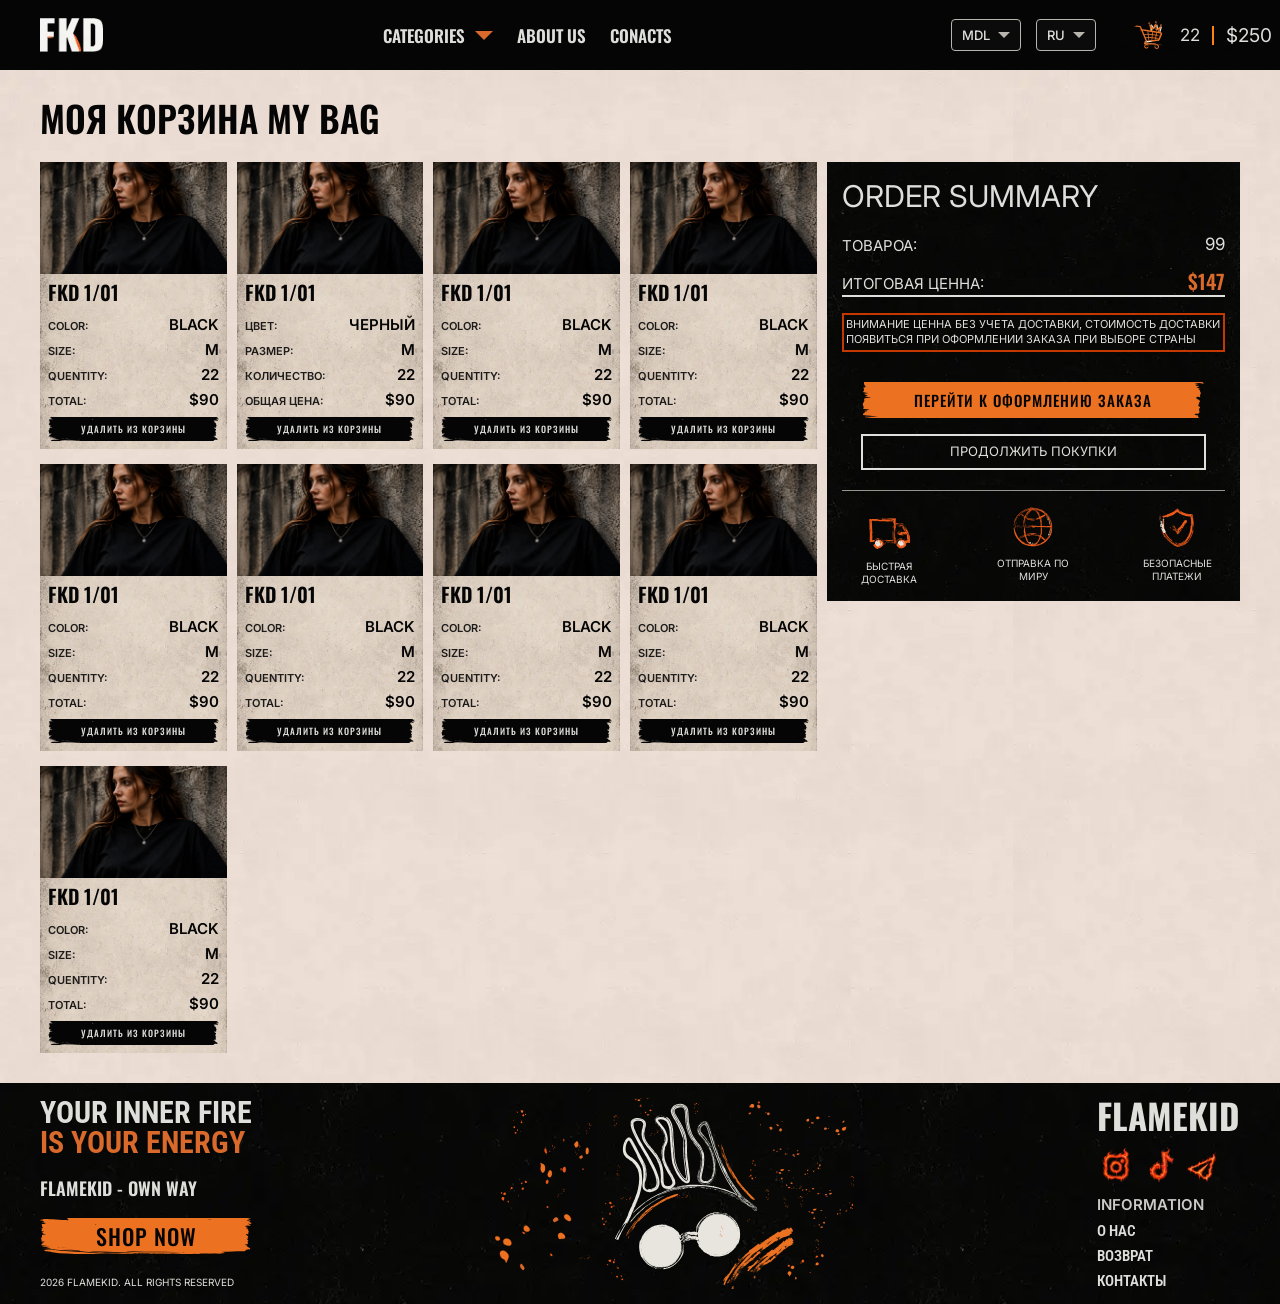
==== commit cf5fa029: "Add files via upload" ====
--- a/bag.html
+++ b/bag.html
@@ -45,7 +45,7 @@
 	</style>
 
 
-	<link rel="stylesheet" href="css/style.min.css?_v=20261009014618">
+	<link rel="stylesheet" href="css/style.min.css?_v=20261016001732">
 	<link rel="shortcut icon" href="favicon.ico">
 	<!-- <meta name="robots" content="noindex, nofollow"> -->
 	<meta name="viewport" content="width=device-width, initial-scale=1.0">
@@ -64,24 +64,19 @@
 						<nav class="menu__body">
 							<ul class="menu__list">
 								<li class="menu__item menu__item_categories" data-da=".row-header, 767.98, 2">
-									<button type="button" class="menu__link menu__link_arrow">categories</button>
-									<nav class="menu__sub-menu sub-menu">
-										<ul class="sub-menu__items">
-											<li class="sub-menu__item"><a href="#" class="sub-menu__link">t-shirt</a></li>
-											<li class="sub-menu__item"><a href="#" class="sub-menu__link">caps</a></li>
-											<li class="sub-menu__item"><a href="#" class="sub-menu__link">shtani</a></li>
-											<li class="sub-menu__item"><a href="#" class="sub-menu__link">hudi</a></li>
-
-											<li class="sub-menu__item"><a href="#" class="sub-menu__link">t-shirt</a></li>
-											<li class="sub-menu__item"><a href="#" class="sub-menu__link">caps</a></li>
-											<li class="sub-menu__item"><a href="#" class="sub-menu__link">shtani</a></li>
-											<li class="sub-menu__item"><a href="#" class="sub-menu__link">hudi</a></li>
+									<a href="category.html" class="menu__link link-for-submenu">categories</a>
+									<button class="menu__arrow arrow-button" aria-label="button orange arrow"></button>
+									<nav class="menu__sub-menu">
+										<ul class="menu__sub-list">
+											<li data-da=".menu__list,767.98,0" class="menu__item menu__item_sub-item"><a href="#" class="menu__link">t-shirt</a></li>
+											<li data-da=".menu__list,767.98,0" class="menu__item menu__item_sub-item"><a href="#" class="menu__link">caps</a></li>
+											<li data-da=".menu__list,767.98,0" class="menu__item menu__item_sub-item"><a href="#" class="menu__link">shtani</a></li>
+											<li data-da=".menu__list,767.98,0" class="menu__item menu__item_sub-item"><a href="#" class="menu__link">hudi</a></li>
 										</ul>
 									</nav>
 								</li>
 								<li class="menu__item"><a href="about.html" class="menu__link">about us</a></li>
-								<li class="menu__item"><a href="/" class="menu__link">conacts</a></li>
-
+								<li class="menu__item"><a href="contacts.html" class="menu__link">conacts</a></li>
 							</ul>
 						</nav>
 					</div>
@@ -101,6 +96,10 @@
 								<option value="3">RO</option>
 							</select>
 						</div>
+						<a href="bag.html" class="block-info-header__bag bag" aria-label="shopping cart" translate="no">
+							<span class="bag__quentity">22</span>
+							<span class="bag__value-price">$250</span>
+						</a>
 					</div>
 					<button type="button" class="row-header__menu-icon menu-text">
 						<i></i>
@@ -460,7 +459,7 @@
 								<button type="button" data-spoller class="spollers__title">information</button>
 								<ul class="spollers__body">
 									<li class="spollers__items"><a href="#" class="spollers__link">о нас</a></li>
-									<li class="spollers__items"><a href="#" class="spollers__link">доставка ивозврат</a></li>
+									<li class="spollers__items"><a href="return.html" class="spollers__link">возврат</a></li>
 									<li class="spollers__items"><a href="#" class="spollers__link">контакты</a></li>
 								</ul>
 							</div>
@@ -470,7 +469,7 @@
 			</div>
 		</footer>
 	</div>
-	<script src="js/app.min.js?_v=20261009014618"></script>
+	<script src="js/app.min.js?_v=20261016001732"></script>
 </body>
 
 </html>
--- a/css/style.min.css
+++ b/css/style.min.css
@@ -1 +1 @@
-@import url(https://fonts.googleapis.com/css?family=Roboto+Condensed:300,regular,500,600,700,800&display=swap);@import url(https://fonts.googleapis.com/css?family=Oswald:500,600,700&display=swap);@import url(https://fonts.googleapis.com/css?family=Inter:regular,600,700&display=swap);[class*=_icon-]:before{font-family:icons;font-style:normal;font-weight:400;font-variant:normal;text-transform:none;line-height:1;-webkit-font-smoothing:antialiased;-moz-osx-font-smoothing:grayscale}[class*=_icon-]:before{display:block}*{padding:0;margin:0;border:0}*,:after,:before{-webkit-box-sizing:border-box;box-sizing:border-box}body,html{height:100%;min-width:320px}body{color:rgba(245,245,242,.9058823529);line-height:1;font-family:Inter;font-size:.9375rem;-ms-text-size-adjust:100%;-moz-text-size-adjust:100%;-webkit-text-size-adjust:100%;-webkit-font-smoothing:antialiased;-moz-osx-font-smoothing:grayscale}button,input,textarea{font-family:Inter;font-size:inherit}button{cursor:pointer;color:inherit;background-color:inherit}a{color:inherit}a:link,a:visited{text-decoration:none}a:hover{text-decoration:none}ul li{list-style:none}img{vertical-align:top}h1,h2,h3,h4,h5,h6{font-weight:inherit;font-size:inherit}.no-scrolling body{overflow:hidden;-ms-touch-action:none;touch-action:none}.loaded body .preloader{display:none}.lock body{overflow:hidden;-ms-touch-action:none;touch-action:none}.wrapper{min-height:100%;display:-webkit-box;display:-ms-flexbox;display:flex;-webkit-box-orient:vertical;-webkit-box-direction:normal;-ms-flex-direction:column;flex-direction:column;overflow:hidden}.wrapper>main{-webkit-box-flex:1;-ms-flex:1 1 auto;flex:1 1 auto}.wrapper>*{min-width:0}[class*=__container]{max-width:75rem;-webkit-box-sizing:content-box;box-sizing:content-box;margin:0 auto;padding:0 .9375rem}.select{position:relative}.select__body{position:relative}.select__title{color:rgba(245,245,242,.9058823529);text-align:left;font-size:.8125rem;font-weight:500;text-transform:uppercase;border:.09375rem solid #b8b5ae;border-radius:.25rem;background-color:#0b0b0b;cursor:pointer;width:100%}.select__value{display:-webkit-box;display:-ms-flexbox;display:flex;-webkit-box-align:center;-ms-flex-align:center;align-items:center;height:1.875rem;padding:0 .625rem;-webkit-column-gap:.5rem;-moz-column-gap:.5rem;column-gap:.5rem;-webkit-box-orient:horizontal;-webkit-box-direction:reverse;-ms-flex-direction:row-reverse;flex-direction:row-reverse}.select__value:before{content:"";-webkit-box-flex:0;-ms-flex:0 0 .625rem;flex:0 0 .625rem;-webkit-transition:all .3s ease 0s;transition:all .3s ease 0s;display:-webkit-box;display:-ms-flexbox;display:flex;-webkit-box-pack:center;-ms-flex-pack:center;justify-content:center;-webkit-box-align:center;-ms-flex-align:center;align-items:center;border-left:.375rem solid transparent;border-right:.375rem solid transparent;border-top:.375rem solid #b8b5ae}._select-open .select__value:before{-webkit-transform:rotate(-180deg);-ms-transform:rotate(-180deg);transform:rotate(-180deg);border-top:.375rem solid #d96a2b}.select__text{-webkit-box-flex:1;-ms-flex:1 1 auto;flex:1 1 auto}.select__input{width:100%;background-color:rgba(0,0,0,0);height:100%}.select__options{color:rgba(245,245,242,.9058823529);position:absolute;top:1.8125rem;border-radius:0 0 .25rem .25rem;min-width:100%;left:0;background-color:#0b0b0b;border-top:0;border:.09375rem solid #b8b5ae;border-top:0;padding:.25rem 0 .3125rem 0}.select__scroll{overflow-y:auto;overflow-x:hidden;max-height:200px}.select__option{width:100%;display:block;text-align:left;cursor:pointer;padding:.3125rem .625rem;color:inherit;font-size:.8125rem;font-weight:500;text-transform:uppercase}.select__option._select-selected{background-color:#eee}.select__row{display:-webkit-inline-box;display:-ms-inline-flexbox;display:inline-flex;-webkit-box-align:center;-ms-flex-align:center;align-items:center}.select._select-open{z-index:5}._select-tag{cursor:pointer}body::after{content:"";background-color:rgba(0,0,0,.7);position:fixed;width:100%;height:100%;top:0;left:0;opacity:0;-webkit-transition:opacity .4s ease 0s;transition:opacity .4s ease 0s;pointer-events:none;z-index:149}body.popup-show::after{opacity:1}.popup{position:fixed;top:0;left:0;bottom:0;right:0;padding:30px 10px;-webkit-transition:visibility .8s ease 0s;transition:visibility .8s ease 0s;visibility:hidden;pointer-events:none}.popup_show{z-index:150;visibility:visible;overflow:auto;pointer-events:auto}.popup_show .popup__content{visibility:visible;-webkit-transform:scale(1);-ms-transform:scale(1);transform:scale(1)}.popup__wrapper{display:-webkit-box;display:-ms-flexbox;display:flex;-webkit-box-align:center;-ms-flex-align:center;align-items:center;min-height:100%;width:100%;-webkit-box-pack:center;-ms-flex-pack:center;justify-content:center}.popup__content{position:relative;visibility:hidden;-webkit-transform:scale(0);-ms-transform:scale(0);transform:scale(0);-webkit-transition:-webkit-transform .3s ease 0s;transition:-webkit-transform .3s ease 0s;transition:transform .3s ease 0s;transition:transform .3s ease 0s,-webkit-transform .3s ease 0s;background-color:#eee;padding:20px;width:100%;max-width:900px;border-radius:10px}.lock .popup__content{visibility:visible}.no-webp #popup-add-bag .popup__content{background:url(../img/background/bg5.jpg) center/contain repeat}#popup-add-bag .popup__content{width:400px}.popup-close-btn{position:absolute;width:25px;height:25px;top:20px;right:20px}.popup-close-btn::after,.popup-close-btn::before{content:"";position:absolute;display:block;width:100%;height:3px;background-color:#050505;-webkit-transition:background-color .2s ease;transition:background-color .2s ease}.popup-close-btn::before{-webkit-transform:rotate(-45deg);-ms-transform:rotate(-45deg);transform:rotate(-45deg)}.popup-close-btn::after{-webkit-transform:rotate(45deg);-ms-transform:rotate(45deg);transform:rotate(45deg)}.content-popup{display:-webkit-box;display:-ms-flexbox;display:flex;-webkit-box-orient:vertical;-webkit-box-direction:normal;-ms-flex-direction:column;flex-direction:column;-webkit-box-align:center;-ms-flex-align:center;align-items:center}.content-popup__decor{position:relative;width:80px;height:80px;margin-bottom:18px;background:url(../img/icons/check-flame.svg) center/contain no-repeat}.content-popup__decor::before{content:"";position:absolute;top:55%;left:39%;width:25px;height:25px;-webkit-transform:scale(0);-ms-transform:scale(0);transform:scale(0);background:url(../img/icons/check-green.svg) 0 0 no-repeat}@-webkit-keyframes check-anim{0%{-webkit-transform:scale(0);transform:scale(0);opacity:0}60%{-webkit-transform:scale(1.15);transform:scale(1.15);opacity:1}100%{-webkit-transform:scale(1);transform:scale(1);opacity:1}}@keyframes check-anim{0%{-webkit-transform:scale(0);transform:scale(0);opacity:0}60%{-webkit-transform:scale(1.15);transform:scale(1.15);opacity:1}100%{-webkit-transform:scale(1);transform:scale(1);opacity:1}}.popup_show .content-popup__decor::before{-webkit-animation:check-anim .8s ease .5s forwards;animation:check-anim .8s ease .5s forwards}.content-popup__title{font-family:Oswald;font-size:28px;font-weight:600;color:#050505;text-transform:uppercase;line-height:1.3;text-align:center;margin-bottom:35px}.content-popup__btn-open-bag{width:50%;margin-bottom:18px}#popup-add-bag .content-popup__btn-buy{width:50%;background:url(../img/icons/hover-orange.svg) center/cover no-repeat;color:#050505}.no-webp #popup-add-review .popup__content{background:url(../img/background/bg5.jpg) center/contain repeat}#popup-add-review .popup__content{width:400px}.tabs__navigation{display:-webkit-box;display:-ms-flexbox;display:flex}.tabs__title{font-size:1.125rem;text-transform:uppercase;font-family:Oswald;font-weight:600;padding:.625rem .9375rem;border-radius:.125rem}._tab-spoller .tabs__title{display:-webkit-box;display:-ms-flexbox;display:flex;-webkit-box-align:center;-ms-flex-align:center;align-items:center;-webkit-box-pack:justify;-ms-flex-pack:justify;justify-content:space-between;-webkit-column-gap:.625rem;-moz-column-gap:.625rem;column-gap:.625rem;font-size:1.0625rem;text-align:left;background-color:#0b0b0b;color:rgba(245,245,242,.9058823529);padding:.625rem;margin-bottom:.75rem}._tab-spoller .tabs__title::after{content:"";-webkit-box-flex:0;-ms-flex:0 0 .625rem;flex:0 0 .625rem;height:.625rem;border-left:.5rem solid transparent;border-right:.5rem solid transparent;border-top:.5rem solid #d96a2b;-webkit-transition:-webkit-transform .2s ease;transition:-webkit-transform .2s ease;transition:transform .2s ease;transition:transform .2s ease,-webkit-transform .2s ease}._tab-spoller .tabs__title._tab-active{color:rgba(245,245,242,.9058823529)}._tab-spoller .tabs__title._tab-active::after{-webkit-transform:rotate(-180deg);-ms-transform:rotate(-180deg);transform:rotate(-180deg)}.tabs__title._tab-active{background-color:#0b0b0b;color:#d96a2b}._tab-spoller .tabs__content{display:-webkit-box;display:-ms-flexbox;display:flex;-webkit-box-orient:vertical;-webkit-box-direction:normal;-ms-flex-direction:column;flex-direction:column}.tabs__body{padding:.9375rem;background-color:rgba(11,11,11,.0509803922)}[class*=-ibg]{position:relative}[class*=-ibg] img{position:absolute;width:100%;height:100%;top:0;left:0;-o-object-fit:cover;object-fit:cover}[class*=-ibg_contain] img{-o-object-fit:contain;object-fit:contain}.link-view-all{position:relative;min-height:2.0625rem;display:-webkit-inline-box;display:-ms-inline-flexbox;display:inline-flex;-webkit-box-align:center;-ms-flex-align:center;align-items:center;-webkit-box-pack:center;-ms-flex-pack:center;justify-content:center;-webkit-box-flex:0;-ms-flex:0 0 9.375rem;flex:0 0 9.375rem;padding:.5rem;font-family:"Roboto Condensed"}.link-view-all{font-weight:500;text-align:center;text-transform:uppercase;letter-spacing:.125rem;overflow:hidden;background:url(../img/icons/hover-black.svg) center/cover no-repeat;-webkit-transition:color .3s ease-in;transition:color .3s ease-in}.link-view-all::before{content:"";position:absolute;top:-1.5625rem;left:-4.375rem;width:1.875rem;height:6.25rem;opacity:.5;-webkit-transform:rotate(35deg);-ms-transform:rotate(35deg);transform:rotate(35deg);background-color:#d96a2b;-webkit-transition:left .6s cubic-bezier(.19,1,.22,1);transition:left .6s cubic-bezier(.19,1,.22,1)}.caption{font-family:Oswald}.caption{font-weight:600;text-transform:uppercase;color:#050505}.card-title{font-family:Oswald;font-size:1.625rem;font-weight:500;color:#050505;text-transform:uppercase}.row-top{display:-webkit-box;display:-ms-flexbox;display:flex;-webkit-box-align:start;-ms-flex-align:start;align-items:flex-start;-webkit-box-pack:justify;-ms-flex-pack:justify;justify-content:space-between;-webkit-column-gap:.9375rem;-moz-column-gap:.9375rem;column-gap:.9375rem}.card-ibg{padding-bottom:100%;border-radius:.25rem;overflow:hidden;text-align:center}.card-ibg img:not(._lazy-loaded){-webkit-filter:blur(5px);filter:blur(5px)}.card-ibg img{-webkit-filter:blur(0);filter:blur(0);-webkit-transition:-webkit-filter .4s ease-in-out;transition:-webkit-filter .4s ease-in-out;transition:filter .4s ease-in-out;transition:filter .4s ease-in-out,-webkit-filter .4s ease-in-out}.card-price{font-family:"Roboto Condensed"}.card-price{font-weight:700;color:#050505;text-transform:uppercase}.price{display:-webkit-box;display:-ms-flexbox;display:flex;-webkit-box-align:center;-ms-flex-align:center;align-items:center;-webkit-column-gap:1.5625rem;-moz-column-gap:1.5625rem;column-gap:1.5625rem;font-family:"Roboto Condensed";font-weight:700;text-transform:uppercase}.price__new{color:rgba(245,245,242,.9058823529)}.price__old{text-decoration:line-through;color:rgba(245,245,242,.6392156863)}.btn-bay{position:relative;display:-webkit-box;display:-ms-flexbox;display:flex;-webkit-box-align:center;-ms-flex-align:center;align-items:center;-webkit-box-pack:center;-ms-flex-pack:center;justify-content:center;min-height:2.25rem;padding:.3125rem;font-family:Oswald;font-size:.8125rem;font-weight:500;text-transform:uppercase;letter-spacing:.0625rem;text-align:center;overflow:hidden;background:url(../img/icons/hover-black.svg) center/cover no-repeat;-webkit-transition:color .3s ease,-webkit-transform .1s ease;transition:color .3s ease,-webkit-transform .1s ease;transition:color .3s ease,transform .1s ease;transition:color .3s ease,transform .1s ease,-webkit-transform .1s ease}.btn-bay::before{content:"";position:absolute;top:-4.6875rem;left:-4.6875rem;width:3.125rem;height:9.6875rem;opacity:.5;-webkit-transform:rotate(35deg);-ms-transform:rotate(35deg);transform:rotate(35deg);background-color:#d96a2b;-webkit-transition:left .3s cubic-bezier(.19,1,.22,1);transition:left .3s cubic-bezier(.19,1,.22,1)}.btn-bay:active{-webkit-transform:scale(1.01);-ms-transform:scale(1.01);transform:scale(1.01)}.btn-bay_orange{color:#050505;background:url(../img/icons/hover-orange.svg) center/cover no-repeat}.product-card{border-radius:.25rem}.no-webp .product-card__body{background:url(../img/background/bg-card2.jpg) 0 0/contain repeat}.product-card__body{position:relative;display:-webkit-box;display:-ms-flexbox;display:flex;-webkit-box-orient:vertical;-webkit-box-direction:normal;-ms-flex-direction:column;flex-direction:column;height:100%;padding-bottom:.625rem}.product-card__body::before{content:"";position:absolute;top:0;left:0;width:100%;height:100%}.product-card__img-link{margin-bottom:.25rem}.info-product{z-index:20;-webkit-box-flex:1;-ms-flex:1 1 auto;flex:1 1 auto;display:-webkit-box;display:-ms-flexbox;display:flex;-webkit-box-orient:vertical;-webkit-box-direction:normal;-ms-flex-direction:column;flex-direction:column;padding-top:0;padding-bottom:0}.info-product__top-row{display:-webkit-box;display:-ms-flexbox;display:flex;-webkit-box-pack:justify;-ms-flex-pack:justify;justify-content:space-between;-webkit-box-align:center;-ms-flex-align:center;align-items:center;-ms-flex-wrap:wrap;flex-wrap:wrap;gap:.75rem;margin-bottom:.75rem}.info-product__title{-webkit-box-flex:1;-ms-flex:1 1 50%;flex:1 1 50%}.info-product__sub-title{-webkit-box-flex:1;-ms-flex:1 1 auto;flex:1 1 auto;font-size:.875rem;font-weight:600;line-height:1.2;color:#0b0b0b;text-transform:uppercase;margin-bottom:.75rem}.info-product__bottom .info-product__rating{margin-bottom:1rem}.row-price{display:-webkit-box;display:-ms-flexbox;display:flex;-webkit-box-align:center;-ms-flex-align:center;align-items:center;-webkit-column-gap:.625rem;-moz-column-gap:.625rem;column-gap:.625rem}.row-price__old{color:#050505;text-decoration:line-through;font-weight:600}.show-rating{display:-webkit-box;display:-ms-flexbox;display:flex;-webkit-box-align:end;-ms-flex-align:end;align-items:end;-webkit-column-gap:.5rem;-moz-column-gap:.5rem;column-gap:.5rem}.show-rating__items{display:-webkit-box;display:-ms-flexbox;display:flex;-webkit-box-align:center;-ms-flex-align:center;align-items:center;-webkit-column-gap:.0625rem;-moz-column-gap:.0625rem;column-gap:.0625rem}.show-rating__item-fire{position:relative;-webkit-box-flex:0;-ms-flex-positive:0;flex-grow:0;-ms-flex-negative:0;flex-shrink:0}.show-rating__item-fire::before{content:"";position:absolute;top:0;left:0;width:100%;height:100%;background:url(../img/icons/flame.svg) center no-repeat}.show-rating__item-fire_empty::before{content:"";position:absolute;top:0;left:0;width:100%;height:100%;background:url(../img/icons/flame-empty.svg) center no-repeat}.show-rating__quentity{color:#0b0b0b}.show-rating__quentity_white{color:rgba(245,245,242,.9058823529)}.btn-swiper-arrow{position:relative;width:1.375rem;height:1.375rem}.btn-swiper-arrow::before{content:"";position:absolute;top:0;left:0;width:100%;height:100%;-webkit-transition:-webkit-transform .1s ease;transition:-webkit-transform .1s ease;transition:transform .1s ease;transition:transform .1s ease,-webkit-transform .1s ease;cursor:pointer}.btn-swiper-arrow:active::before{-webkit-transform:scale(.8);-ms-transform:scale(.8);transform:scale(.8)}.control-swiper{display:-webkit-box;display:-ms-flexbox;display:flex;-webkit-box-align:center;-ms-flex-align:center;align-items:center;-webkit-box-pack:center;-ms-flex-pack:center;justify-content:center;gap:50px}.control-swiper__btn-prev::before{background:url(../img/icons/btn-prev.svg) center no-repeat}.control-swiper__btn-next::before{background:url(../img/icons/btn-next.svg) center no-repeat}.control-swiper__pagination{display:-webkit-box;display:-ms-flexbox;display:flex;-webkit-box-align:center;-ms-flex-align:center;align-items:center;gap:.3125rem}.swiper-pagination-bullet{position:relative;-webkit-box-flex:0;-ms-flex:0 0 .625rem;flex:0 0 .625rem;height:.625rem}.swiper-pagination-bullet::before{content:"";position:absolute;top:0;left:0;width:100%;height:100%;opacity:.5;background:url(../img/icons/bullet.svg) center no-repeat;-webkit-transition:opacity .2s ease;transition:opacity .2s ease;cursor:pointer}.swiper-pagination-bullet-active::before{opacity:1}.btn-grey-arrow{position:absolute;width:2.1875rem;height:2.1875rem;cursor:pointer}.btn-grey-arrow_next{top:50%;right:0;-webkit-transform:translateY(-50%);-ms-transform:translateY(-50%);transform:translateY(-50%);background:url(../img/icons/btn-next.-grey.svg) center no-repeat}.btn-grey-arrow_prev{top:50%;left:0;-webkit-transform:translateY(-50%);-ms-transform:translateY(-50%);transform:translateY(-50%);background:url(../img/icons/btn-prev-grey.svg) center no-repeat}.btn-grey-arrow.swiper-button-disabled{opacity:.5}.breadcrumbs__list{display:-webkit-box;display:-ms-flexbox;display:flex;-webkit-box-align:center;-ms-flex-align:center;align-items:center;font-family:"Roboto Condensed"}.breadcrumbs__list{font-weight:600;text-transform:uppercase}.breadcrumbs__list_black-color{color:#050505}.breadcrumbs__list_white-color{color:rgba(245,245,242,.9058823529)}.breadcrumbs__list>:not(:last-child)::after{content:"/";font-weight:600;margin:0 .375rem}.breadcrumbs__item{display:-webkit-box;display:-ms-flexbox;display:flex;-webkit-box-align:center;-ms-flex-align:center;align-items:center}.breadcrumbs__link{position:relative;display:inline-block;overflow:hidden}.breadcrumbs__link_active{color:#d96a2b;font-weight:500}.breadcrumbs__link::before{content:"";position:absolute;bottom:0;left:-100%;width:100%;height:.09375rem;background-color:#ff8111;-webkit-transition:left .2s ease;transition:left .2s ease}.header{position:absolute;top:0;left:0;width:100%;z-index:100}.header_black{background-color:#050505;position:static}.row-header{display:-webkit-box;display:-ms-flexbox;display:flex;-webkit-box-align:center;-ms-flex-align:center;align-items:center}.row-header{padding:.6875rem 0}.row-header__logo{position:relative;z-index:15;-webkit-box-flex:0;-ms-flex:0 0 3.75rem;flex:0 0 3.75rem;height:2.125rem}.row-header__logo img{min-width:100%;height:100%}.menu{-webkit-box-flex:1;-ms-flex:1 1 auto;flex:1 1 auto;display:-webkit-box;display:-ms-flexbox;display:flex;-webkit-box-align:center;-ms-flex-align:center;align-items:center;-webkit-box-pack:center;-ms-flex-pack:center;justify-content:center}.menu__list{display:-webkit-box;display:-ms-flexbox;display:flex;-ms-flex-wrap:wrap;flex-wrap:wrap;-webkit-box-pack:center;-ms-flex-pack:center;justify-content:center}.menu__item{position:relative;z-index:5;padding:0 .75rem;min-height:1.75rem;display:-webkit-box;display:-ms-flexbox;display:flex;-webkit-box-align:center;-ms-flex-align:center;align-items:center;-webkit-box-pack:center;-ms-flex-pack:center;justify-content:center;font-family:Oswald}.menu__item{font-weight:600;text-transform:uppercase}.menu__item::before{content:"";position:absolute;z-index:-1;top:0;left:0;width:100%;height:100%;-webkit-transform:scale3d(0,1,1);transform:scale3d(0,1,1);-webkit-transform-origin:center left;-ms-transform-origin:center left;transform-origin:center left;background:url(../img/icons/hover-orange.svg) center/cover no-repeat;-webkit-transition:-webkit-transform .2s ease-in;transition:-webkit-transform .2s ease-in;transition:transform .2s ease-in;transition:transform .2s ease-in,-webkit-transform .2s ease-in}.sub-menu{position:absolute;top:1.0625rem;left:0;z-index:1;min-width:9.375rem;visibility:hidden;opacity:0;padding-top:.9375rem;-webkit-transition:opacity .5s ease;transition:opacity .5s ease}.sub-menu-active .sub-menu{visibility:visible;opacity:1}.sub-menu__items{padding:.75rem;background-color:#050505}.sub-menu__item{display:-webkit-box;display:-ms-flexbox;display:flex}.sub-menu__item:not(:last-child){margin-bottom:.875rem}.sub-menu__link{width:100%;-webkit-transition:color .2s ease;transition:color .2s ease}.sub-menu__link:hover{color:#d96a2b}.block-info-header{position:relative;z-index:5;display:-webkit-box;display:-ms-flexbox;display:flex;-webkit-box-align:center;-ms-flex-align:center;align-items:center;-webkit-box-pack:center;-ms-flex-pack:center;justify-content:center}.block-info-header__custom-select{display:-webkit-box;display:-ms-flexbox;display:flex;-webkit-box-align:center;-ms-flex-align:center;align-items:center;-webkit-column-gap:.9375rem;-moz-column-gap:.9375rem;column-gap:.9375rem}.bag{display:-webkit-box;display:-ms-flexbox;display:flex;-webkit-box-align:center;-ms-flex-align:center;align-items:center;-webkit-column-gap:.75rem;-moz-column-gap:.75rem;column-gap:.75rem;padding:.1875rem .5rem;background:url(../img/icons/hover-black.svg) center/cover no-repeat}.no-webp .bag::before{background:url(../img/icons/cart.png) center/contain no-repeat}.bag::before{content:"";-webkit-box-flex:0;-ms-flex:0 0 2.5rem;flex:0 0 2.5rem;height:1.875rem;-webkit-transition:-webkit-transform .1s ease-in;transition:-webkit-transform .1s ease-in;transition:transform .1s ease-in;transition:transform .1s ease-in,-webkit-transform .1s ease-in}.bag__quentity{font-size:1.0625rem}.bag__value-price{display:-webkit-box;display:-ms-flexbox;display:flex;-webkit-column-gap:.75rem;-moz-column-gap:.75rem;column-gap:.75rem;font-size:1.1875rem}.bag__value-price::before{content:"";width:.125rem;background-color:#ff8111}.menu__link_arrow{display:-webkit-box;display:-ms-flexbox;display:flex;-webkit-box-align:center;-ms-flex-align:center;align-items:center;-webkit-column-gap:.5rem;-moz-column-gap:.5rem;column-gap:.5rem;font-family:Oswald}.menu__link_arrow{font-weight:600;text-transform:uppercase}.menu__link_arrow::after{content:"";border-left:.5rem solid transparent;border-right:.5rem solid transparent;border-top:.5rem solid #d96a2b;-webkit-transition:all .3s ease;transition:all .3s ease}.sub-menu-active .menu__link_arrow::after{-webkit-transform:rotate(-180deg);-ms-transform:rotate(-180deg);transform:rotate(-180deg)}.header .menu__item_categories:focus-within .sub-menu{visibility:visible;opacity:1}.header .menu__item_categories:focus-within .menu__link_arrow::after{-webkit-transform:rotate(-180deg);-ms-transform:rotate(-180deg);transform:rotate(-180deg)}.menu-text{display:none}.no-webp .footer{background:url(../img/background/bg-abour-product.jpg) center repeat}.footer{position:relative;padding:.9375rem 0}.footer__row{display:-webkit-box;display:-ms-flexbox;display:flex;-webkit-box-pack:justify;-ms-flex-pack:justify;justify-content:space-between;-webkit-column-gap:.9375rem;-moz-column-gap:.9375rem;column-gap:.9375rem}.footer__item-img{-webkit-box-flex:0;-ms-flex:0 1 30%;flex:0 1 30%;display:-webkit-box;display:-ms-flexbox;display:flex;-webkit-box-align:center;-ms-flex-align:center;align-items:center;-webkit-box-pack:center;-ms-flex-pack:center;justify-content:center}.footer__wrapper-decor-ibg{width:100%;padding-bottom:53%}.left-item-footer{display:-webkit-box;display:-ms-flexbox;display:flex;-webkit-box-orient:vertical;-webkit-box-direction:normal;-ms-flex-direction:column;flex-direction:column;-webkit-box-pack:justify;-ms-flex-pack:justify;justify-content:space-between;row-gap:.625rem}.left-item-footer__big-txt{font-family:"Roboto Condensed"}.left-item-footer__big-txt{font-weight:700;text-transform:uppercase}.left-item-footer__big-txt span{color:#d96a2b}.left-item-footer__small-txt{font-family:Oswald}.left-item-footer__small-txt{font-weight:600;text-transform:uppercase}.left-item-footer__copyright{text-transform:uppercase;line-height:1.3}.right-item{display:-webkit-box;display:-ms-flexbox;display:flex;-webkit-box-orient:vertical;-webkit-box-direction:normal;-ms-flex-direction:column;flex-direction:column;-webkit-box-pack:justify;-ms-flex-pack:justify;justify-content:space-between;-webkit-box-align:end;-ms-flex-align:end;align-items:flex-end;row-gap:.625rem}.right-item__logo{font-family:Oswald}.right-item__logo{font-weight:700;text-transform:uppercase;display:inline-block;-ms-flex-item-align:start;align-self:flex-start}.right-item__spollers{font-family:"Roboto Condensed";font-weight:600;text-transform:uppercase}.right-item__spollers .spollers__body>:not(:last-child){margin-bottom:.625rem}.media-social{width:100%;display:-webkit-box;display:-ms-flexbox;display:flex;-webkit-box-align:end;-ms-flex-align:end;align-items:flex-end;-webkit-column-gap:.5rem;-moz-column-gap:.5rem;column-gap:.5rem}.media-social__link-ibg{-webkit-box-flex:0;-ms-flex:0 0 25%;flex:0 0 25%;padding-bottom:25%;-webkit-transition:-webkit-transform .2s ease-in;transition:-webkit-transform .2s ease-in;transition:transform .2s ease-in;transition:transform .2s ease-in,-webkit-transform .2s ease-in}.spollers__title{font-weight:600;text-transform:uppercase;color:#cccbca;margin-bottom:.625rem}.spollers__link{-webkit-transition:color .2s ease;transition:color .2s ease}.spollers__link:hover{color:#ff8111}.page__hero{padding-bottom:.625rem}.no-webp .page__product-new{background:url(../img/background/bg5.jpg) 0 0/contain repeat}.no-webp .hero-page{background:url(../img/banner-home/bgcfkd4.jpg) center/cover no-repeat}.hero-page{position:relative}.hero-page::before{content:"";position:absolute;top:0;left:0;z-index:2;width:100%;height:100%;background-color:rgba(91,149,91,.12)}.hero-page__img-man-ibg{position:absolute;bottom:0}.content-hero>:last-child{margin-bottom:0}.content-hero__logo-ibg{width:81.244%;padding-bottom:14%}.content-hero__title{position:absolute;width:1px;height:1px;margin:-1px;padding:0;overflow:hidden;clip:rect(0 0 0 0);border:0}.content-hero__bottom-row{position:relative;z-index:3;display:-webkit-box;display:-ms-flexbox;display:flex;-webkit-box-pack:justify;-ms-flex-pack:justify;justify-content:space-between;-webkit-box-align:center;-ms-flex-align:center;align-items:center;-webkit-column-gap:.875rem;-moz-column-gap:.875rem;column-gap:.875rem}.content-hero__crambs{font-family:"Roboto Condensed";font-weight:500}.content-hero__crambs{text-transform:uppercase;letter-spacing:.125rem}.content-hero p{font-weight:600;line-height:1.2;text-transform:uppercase;max-width:38%}.brush-text__svg{display:block;width:100%}.brush-text__title{letter-spacing:1px;fill:#fff}.brush-mask__stroke{stroke-dasharray:1000;stroke-dashoffset:1000;-webkit-animation:brush-loop 33s linear infinite;animation:brush-loop 33s linear infinite}@-webkit-keyframes brush-loop{0%{stroke-dashoffset:1000}12.121%{stroke-dashoffset:0}57.576%{stroke-dashoffset:0}69.697%{stroke-dashoffset:1000}100%{stroke-dashoffset:1000}}@keyframes brush-loop{0%{stroke-dashoffset:1000}12.121%{stroke-dashoffset:0}57.576%{stroke-dashoffset:0}69.697%{stroke-dashoffset:1000}100%{stroke-dashoffset:1000}}.no-webp .featured{background:url(../img/background/bg5.jpg) 0 0/contain repeat}.featured__products{display:-webkit-box;display:-ms-flexbox;display:flex;-ms-flex-wrap:wrap;flex-wrap:wrap;row-gap:1.25rem;margin:0 -.625rem}.featured__product{-ms-flex-preferred-size:25%;flex-basis:25%;padding:0 .625rem}.no-webp .our-advantages{background:url(../img/background/bg-abour-product.jpg) 0 0 repeat}.our-advantages__row{display:-webkit-box;display:-ms-flexbox;display:flex;-webkit-box-pack:justify;-ms-flex-pack:justify;justify-content:space-between;-webkit-column-gap:.3125rem;-moz-column-gap:.3125rem;column-gap:.3125rem;row-gap:.8125rem}.our-advantages__item{position:relative;-ms-flex-preferred-size:30%;flex-basis:30%;display:-webkit-box;display:-ms-flexbox;display:flex;-webkit-column-gap:.8125rem;-moz-column-gap:.8125rem;column-gap:.8125rem}.our-advantages__decor{-webkit-box-flex:0;-ms-flex:0 0 .125rem;flex:0 0 .125rem;background-color:rgba(245,245,242,.9058823529)}.our-advantages__img{-webkit-box-flex:0;-ms-flex:0 0 17%;flex:0 0 17%;-ms-flex-item-align:start;align-self:flex-start}.our-advantages__img img{width:100%;max-width:4.8125rem}.our-advantages__body-info{text-transform:uppercase;line-height:1.4}.our-advantages__title{font-family:Oswald}.our-advantages__title{font-weight:400;color:#e8e5de}.no-webp .block-about-product{background:url(../img/background/bg5.jpg) 0 0/contain repeat}.block-about-product__row{display:-webkit-box;display:-ms-flexbox;display:flex}.block-about-product__item-img-ibg{-webkit-box-flex:1;-ms-flex:1 0 50%;flex:1 0 50%;padding-bottom:32.9268%}.info-about-product{display:-webkit-box;display:-ms-flexbox;display:flex;-webkit-box-align:center;-ms-flex-align:center;align-items:center;-webkit-box-pack:center;-ms-flex-pack:center;justify-content:center;padding:.9375rem 0;background:url(../img/icons/animline3.gif) center/cover no-repeat}.info-about-product__body{max-width:70%}.info-about-product p{color:#0b0b0b;line-height:1.2}.info-about-product p{font-weight:500;text-transform:lowercase}.icons-row{display:-webkit-box;display:-ms-flexbox;display:flex;-webkit-box-align:center;-ms-flex-align:center;align-items:center;-ms-flex-wrap:wrap;flex-wrap:wrap;-webkit-column-gap:.3125rem;-moz-column-gap:.3125rem;column-gap:.3125rem}.icons-row__item{position:relative;-webkit-box-flex:0;-ms-flex:0 0 22%;flex:0 0 22%;padding-bottom:22%}.icons-row__item::before{content:"";position:absolute;top:0;left:0;width:100%;height:100%}.icons-row__item:nth-child(1)::before{background:url(../img/icons/painter-brush.svg) center/contain no-repeat}.icons-row__item:nth-child(3)::before{background:url(../img/icons/airbrushsvg.svg) center/contain no-repeat}.icons-row__item:nth-child(5)::before{background:url(../img/icons/tishirt.svg) center/contain no-repeat}.icons-row__decor{-webkit-box-flex:0;-ms-flex:0 0 12%;flex:0 0 12%;height:1.25rem;background:url(../img/icons/decor-brush-line.svg) center/cover no-repeat}.no-webp .slide-card__body{background:url(../img/background/bg-card2.jpg) 0 0/cover no-repeat}.slide-card__body{display:-webkit-box;display:-ms-flexbox;display:flex;-webkit-box-align:center;-ms-flex-align:center;align-items:center;-webkit-box-pack:justify;-ms-flex-pack:justify;justify-content:space-between;-webkit-column-gap:.625rem;-moz-column-gap:.625rem;column-gap:.625rem}.slide-card__img{width:55%;padding-bottom:55%}.slide-card__info{-webkit-box-flex:1;-ms-flex:1 1 auto;flex:1 1 auto;padding:.625rem .625rem .625rem 0}.slide-card__title{margin-bottom:.75rem}.slide-card__price{margin-bottom:1rem}.slide-card__bay-btn{width:100%}.page__breadcrumbs-product{padding:.9375rem 0 1.5rem 0;background-color:#0b0b0b}.page__product-order{padding-top:.625rem;padding-bottom:2.5rem}.no-webp .page__like-may{background:url(../img/background/bg5.jpg) 0 0/contain repeat}.order-product{background-color:#0b0b0b}.left-item-photo{-webkit-box-flex:0;-ms-flex:0 0 45%;flex:0 0 45%;min-width:0}.left-item-photo__slider{position:relative}.big-photo-product{margin-bottom:.625rem}.big-photo-product__img-ibg{width:100%;padding-bottom:73%}.thumb-photo__swiper .swiper-slide-thumb-active{border:.125rem solid rgba(232,229,222,.6392156863)}.thumb-photo__img-ibg{padding-bottom:80%}.info-product-order{text-transform:uppercase;opacity:.8}.info-product-order__title{font-family:Oswald;font-weight:600;font-size:1.875rem;margin-bottom:.75rem}.info-product-order__rating{margin-bottom:.625rem}.info-product-order__price{margin-bottom:.5rem}.info-product-order__description{max-width:75%;font-size:.75rem;line-height:1.3;margin-bottom:.75rem}.info-product-order__size{margin-bottom:.75rem}.info-product-order__color{margin-bottom:.75rem}.info-product-order__btns{display:-webkit-box;display:-ms-flexbox;display:flex}.info-product-order__btns{margin-bottom:1rem}.info-product-order__btn-add-bag{-webkit-box-flex:0;-ms-flex:0 1 40%;flex:0 1 40%;font-size:.9375rem}.info-product-order__icons-row{padding-top:.75rem}.info-size__top-row{margin-bottom:.5rem}.info-size__choose{display:-webkit-box;display:-ms-flexbox;display:flex;-webkit-box-align:center;-ms-flex-align:center;align-items:center;-ms-flex-wrap:wrap;flex-wrap:wrap;gap:.9375rem}.info-size__btn{position:relative;-webkit-box-flex:0;-ms-flex:0 0 2.8125rem;flex:0 0 2.8125rem;height:1.75rem;line-height:normal}.info-size__btn._form-focus .info-size__label{border-color:#d96a2b}.info-size__input{position:absolute;top:50%;left:50%;-webkit-transform:translate(-50%,-50%);-ms-transform:translate(-50%,-50%);transform:translate(-50%,-50%);opacity:0}.info-size__input:checked+.info-size__label{border-color:#d96a2b;color:#d96a2b}.info-size__label{position:absolute;top:0;left:0;width:100%;height:100%;display:-webkit-box;display:-ms-flexbox;display:flex;-webkit-box-align:center;-ms-flex-align:center;align-items:center;-webkit-box-pack:center;-ms-flex-pack:center;justify-content:center;border:.125rem solid rgba(232,229,222,.6392156863);border-radius:.125rem;-webkit-transition:all .2s ease;transition:all .2s ease;font-weight:600}.row-info-product{display:-webkit-box;display:-ms-flexbox;display:flex;-webkit-box-align:center;-ms-flex-align:center;align-items:center;-webkit-box-pack:justify;-ms-flex-pack:justify;justify-content:space-between;-webkit-column-gap:.625rem;-moz-column-gap:.625rem;column-gap:.625rem}.row-info-product__guide{-webkit-transition:color .2s ease;transition:color .2s ease}.color-choose__row{margin-bottom:.625rem}.color-choose__wrapper-btn{display:-webkit-box;display:-ms-flexbox;display:flex;-webkit-box-align:center;-ms-flex-align:center;align-items:center;-webkit-column-gap:.9375rem;-moz-column-gap:.9375rem;column-gap:.9375rem}.color-choose__btn{position:relative;-webkit-box-flex:0;-ms-flex:0 0 2.1875rem;flex:0 0 2.1875rem;height:2.1875rem;border-radius:50%;line-height:normal;border:.1875rem solid #ff8111;overflow:hidden}.color-choose__btn_black{background-color:#0b0b0b}.color-choose__btn_white{background-color:rgba(245,245,242,.9058823529)}.color-choose__input{position:absolute;top:50%;left:50%;-webkit-transform:translate(-50%,-50%);-ms-transform:translate(-50%,-50%);transform:translate(-50%,-50%);opacity:0}.color-choose__input:checked+.color-choose__label::before{opacity:1}.color-choose__label{position:absolute;top:0;left:0;width:100%;height:100%;overflow:hidden}.color-choose__label::before{content:"";position:absolute;top:50%;left:50%;-webkit-transform:translate(-50%,-50%);-ms-transform:translate(-50%,-50%);transform:translate(-50%,-50%);width:50%;height:45%;background:url(../img/icons/check.svg) 0 0/contain no-repeat;opacity:0;-webkit-transition:opacity .1s ease;transition:opacity .1s ease}.quantity-btn{display:-webkit-box;display:-ms-flexbox;display:flex;-webkit-box-align:center;-ms-flex-align:center;align-items:center}.quantity-btn__minus{width:2.4375rem;height:2.3125rem;background-color:#d96a2b;border-top-left-radius:.1875rem;border-bottom-left-radius:.1875rem;font-size:1.25rem;-webkit-transition:color .2s ease;transition:color .2s ease}.quantity-btn__minus._btn-disable{opacity:.5;cursor:not-allowed}.quantity-btn__minus:active{font-size:1.375rem}.quantity-btn__input{width:3.125rem;height:2.3125rem;padding:.375rem .75rem;outline:0;font-size:1rem;text-align:center;font-weight:600}.quantity-btn__plus{background-color:#d96a2b;width:2.4375rem;height:2.3125rem;border-top-right-radius:.1875rem;border-bottom-right-radius:.1875rem;font-size:1.25rem;-webkit-transition:color .2s ease;transition:color .2s ease}.quantity-btn__plus:active{font-size:1.375rem}.row-icons-product{display:-webkit-box;display:-ms-flexbox;display:flex;-webkit-box-align:center;-ms-flex-align:center;align-items:center;position:relative;-webkit-box-pack:justify;-ms-flex-pack:justify;justify-content:space-between;-webkit-column-gap:.625rem;-moz-column-gap:.625rem;column-gap:.625rem}.row-icons-product::before{content:"";position:absolute;top:0;left:0;width:100%;height:.09375rem;background-color:rgba(232,229,222,.6392156863)}.row-icons-product__card{-webkit-box-flex:0;-ms-flex:0 0 25%;flex:0 0 25%;display:-webkit-box;display:-ms-flexbox;display:flex;-webkit-box-orient:vertical;-webkit-box-direction:normal;-ms-flex-direction:column;flex-direction:column;-webkit-box-align:center;-ms-flex-align:center;align-items:center;row-gap:.625rem;text-align:center;line-height:1.3}.row-icons-product__icon-diverly{width:2.8125rem;height:2.8125rem;background:url(../img/icons/car-01.svg) 0 0 no-repeat}.row-icons-product__txt{font-size:.625rem}.row-icons-product__icon-shiping{width:2.5rem;height:2.5rem;background:url(../img/icons/shar-orange.svg) 0 0 no-repeat}.row-icons-product__icon-secure{width:2.5rem;height:2.5rem;background:url(../img/icons/secure-01.svg) 0 0 no-repeat}.no-webp .details-product{background:url(../img/background/bg5.jpg) 0 0/contain repeat}.details-product{text-transform:uppercase;color:#050505}.row-review{display:-webkit-box;display:-ms-flexbox;display:flex;-webkit-box-align:start;-ms-flex-align:start;align-items:flex-start;-webkit-box-pack:justify;-ms-flex-pack:justify;justify-content:space-between;-ms-flex-wrap:wrap;flex-wrap:wrap;row-gap:1.25rem}.feedback{-webkit-box-flex:0;-ms-flex:0 0 45%;flex:0 0 45%;max-height:500px;overflow-y:auto}.feedback__item{margin-bottom:1.5rem}.feedback__item:last-child{margin-bottom:0}.feedback__info{display:-webkit-box;display:-ms-flexbox;display:flex;-webkit-box-align:end;-ms-flex-align:end;align-items:flex-end;-webkit-column-gap:.625rem;-moz-column-gap:.625rem;column-gap:.625rem;margin-bottom:.625rem}.feedback__name{font-family:Oswald;font-size:.8125rem}.feedback__data{font-style:italic;font-size:.75rem}.feedback__rating{margin-bottom:.625rem}.feedback__text{font-size:.875rem;line-height:1.3;text-transform:none}.title-feedback{display:-webkit-box;display:-ms-flexbox;display:flex;-webkit-box-align:end;-ms-flex-align:end;align-items:flex-end;-webkit-column-gap:.625rem;-moz-column-gap:.625rem;column-gap:.625rem}.form-review{-webkit-box-flex:0;-ms-flex:0 0 45%;flex:0 0 45%}.form-review__wrapper-input{position:relative;margin-bottom:1.25rem}.form-review__label-input span{color:rgba(210,21,21,.984)}.form-review__input-name{min-height:2.75rem}.form-review__input-name._form-error{border:.125rem solid rgba(210,21,21,.984);-webkit-box-shadow:0 80px 80px -20px rgba(255,90,48,.08),0 30px 24px -10px rgba(255,90,48,.05),0 12px 10px -6px rgba(255,90,48,.04),0 4px 4px -4px rgba(30,33,44,.03);box-shadow:0 80px 80px -20px rgba(255,90,48,.08),0 30px 24px -10px rgba(255,90,48,.05),0 12px 10px -6px rgba(255,90,48,.04),0 4px 4px -4px rgba(30,33,44,.03)}.form-review__input-txt{min-height:5.9375rem;resize:none}.form-review__btn{color:rgba(245,245,242,.9058823529);width:11.25rem}.input-review{width:100%;padding:.625rem;margin-top:.625rem;outline:0;border-radius:.25rem;border:.125rem solid #050505;background-color:rgba(0,0,0,0)}.input-review._form-focus{outline:0;border:.125rem solid #d96a2b}.rating-tabs{margin-bottom:1.125rem}.rating-tabs__title{margin-bottom:.625rem}.rating-tabs__items{display:-webkit-box;display:-ms-flexbox;display:flex;-webkit-box-align:center;-ms-flex-align:center;align-items:center;-webkit-column-gap:.75rem;-moz-column-gap:.75rem;column-gap:.75rem}.rating-tabs__item{position:relative;-webkit-box-flex:0;-ms-flex:0 0 1.875rem;flex:0 0 1.875rem;height:1.875rem;border-radius:50%;line-height:normal;border:.125rem solid #050505;overflow:hidden}.rating-tabs__input{position:absolute;top:50%;left:50%;-webkit-transform:translate(-50%,-50%);-ms-transform:translate(-50%,-50%);transform:translate(-50%,-50%);opacity:0}.rating-tabs__input:checked+.rating-tabs__label span{opacity:0}.rating-tabs__input:checked+.rating-tabs__label::before{opacity:1}.rating-tabs__label{position:absolute;width:100%;height:100%;display:-webkit-box;display:-ms-flexbox;display:flex;-webkit-box-align:center;-ms-flex-align:center;align-items:center;-webkit-box-pack:center;-ms-flex-pack:center;justify-content:center;overflow:hidden}.rating-tabs__label span{color:#d96a2b;font-weight:600;opacity:1}.rating-tabs__label::before{content:"";position:absolute;top:50%;left:50%;-webkit-transform:translate(-50%,-50%);-ms-transform:translate(-50%,-50%);transform:translate(-50%,-50%);width:.875rem;height:.875rem;opacity:0;background:url(../img/icons/check-green.svg) center no-repeat;-webkit-transition:opacity .2s ease;transition:opacity .2s ease}.title-review{font-family:"Roboto Condensed";font-weight:600;margin-bottom:1rem}.title-label{font-family:"Roboto Condensed";font-size:.875rem;font-weight:600}.title-label span{color:rgba(210,21,21,.984)}.description-tab{max-width:70%}.description-tab p{font-size:1.125rem;line-height:1.3;text-transform:none}.sizes-product{width:50%;padding:0}.sizes-product__img-ibg{width:100%;padding-bottom:60%}.take-care{width:100%;font-size:1rem;line-height:1.3;text-transform:none}.form__error{position:absolute;left:0;bottom:-.75rem;font-size:.625rem;color:rgba(210,21,21,.984)}.no-webp .page_bg{background:url(../img/background/bg5.jpg) 0 0/contain repeat}.page__breadcrumbs-bag{padding:.9375rem 0 1.5rem 0}.content-bag__row{display:-webkit-box;display:-ms-flexbox;display:flex;-webkit-box-align:start;-ms-flex-align:start;align-items:flex-start;margin:0 -.3125rem}.column-left-bag{-webkit-box-flex:0;-ms-flex:0 0 65%;flex:0 0 65%;display:-webkit-box;display:-ms-flexbox;display:flex;-ms-flex-wrap:wrap;flex-wrap:wrap;row-gap:.9375rem;color:#050505;font-weight:600;text-transform:uppercase}.product-bag{-webkit-box-flex:0;-ms-flex:0 0 25%;flex:0 0 25%;padding:0 .3125rem}.no-webp .product-bag__card{background:url(../img/background/bg-card2.jpg) 0 0/contain repeat}.product-bag__card{display:-webkit-box;display:-ms-flexbox;display:flex;-webkit-box-orient:vertical;-webkit-box-direction:normal;-ms-flex-direction:column;flex-direction:column;height:100%}.product-bag__img-ibg{padding-bottom:60%}.product-bag__body{-webkit-box-flex:1;-ms-flex:1 1 auto;flex:1 1 auto;padding:.5rem;display:-webkit-box;display:-ms-flexbox;display:flex;-webkit-box-orient:vertical;-webkit-box-direction:normal;-ms-flex-direction:column;flex-direction:column;row-gap:.625rem}.product-bag__title{font-family:Oswald;font-size:1.25rem;margin-bottom:.3125rem}.product-bag__btn-remove{font-size:.5625rem;color:rgba(245,245,242,.9058823529);width:100%;min-height:0}.caption-info-bag{font-size:.6875rem;color:rgba(11,11,11,.9137254902)}.caption-info-bag::after{content:":"}.info-card-bag{display:-webkit-box;display:-ms-flexbox;display:flex;-webkit-box-align:end;-ms-flex-align:end;align-items:flex-end;-webkit-box-pack:justify;-ms-flex-pack:justify;justify-content:space-between;-webkit-column-gap:.5rem;-moz-column-gap:.5rem;column-gap:.5rem}.price-product-bag{-webkit-box-flex:1;-ms-flex:1 1 auto;flex:1 1 auto}.column-right{-webkit-box-flex:1;-ms-flex:1 1 auto;flex:1 1 auto;padding:0 .3125rem}.no-webp .column-right__body{background:url(../img/background/bg-abour-product.jpg) center/contain repeat}.column-right__body{padding:.9375rem;display:-webkit-box;display:-ms-flexbox;display:flex;-webkit-box-orient:vertical;-webkit-box-direction:normal;-ms-flex-direction:column;flex-direction:column;text-transform:uppercase}.column-right__title{line-height:1.3}.column-right__quentity-info{margin-bottom:1rem}.column-right__price{margin-bottom:1rem}.column-right__additional-info{padding:.125rem}.column-right__additional-info{line-height:1.4}.column-right__additional-info{border:.125rem solid rgba(217,61,0,.9019607843)}.column-right__checkout{width:90%;-ms-flex-item-align:center;-ms-grid-row-align:center;align-self:center;margin-bottom:1rem}.column-right__continue-shop{-ms-flex-item-align:center;-ms-grid-row-align:center;align-self:center;display:-webkit-inline-box;display:-ms-inline-flexbox;display:inline-flex;-webkit-box-align:center;-ms-flex-align:center;align-items:center;-webkit-box-pack:center;-ms-flex-pack:center;justify-content:center;min-height:2.25rem;width:90%;padding:.125rem;font-size:.8125rem;border:.125rem solid rgba(245,245,242,.9058823529);margin-bottom:1.25rem;-webkit-transition:all .2s ease;transition:all .2s ease}.column-right__icons-row{padding-top:.9375rem}.info-quentity__title::after{content:":"}.info-quentity__product-quentity{font-size:1.0625rem}.price-order{padding-bottom:.125rem;line-height:1.2;border-bottom:.125rem solid rgba(245,245,242,.9058823529)}.price-order__title::after{content:":"}.price-order__price{font-family:Oswald;font-weight:600;font-size:1.25rem;color:#d96a2b}.page__big-txt-info{padding-top:3.75rem}.brand-hero{position:relative;background-color:#0b0b0b}.brand-hero__row{display:-webkit-box;display:-ms-flexbox;display:flex;row-gap:.9375rem}.brand-hero__img-ibg{-webkit-box-flex:0;-ms-flex:0 0 40%;flex:0 0 40%;padding-bottom:40%;-ms-flex-item-align:start;align-self:flex-start}.brand-hero__info{-webkit-box-flex:1;-ms-flex:1 1 auto;flex:1 1 auto;text-transform:uppercase}.brand-hero__info{opacity:.8}.brand-hero__info p{font-weight:500;line-height:1.4}.brand-hero__info p span{color:#d96a2b;font-weight:700}.brand-hero__info:last-child{margin-bottom:0}.brand-hero__title{position:absolute;width:1px;height:1px;margin:-1px;padding:0;overflow:hidden;clip:rect(0 0 0 0);border:0}.brand-hero__logo-ibg{width:35%;padding-bottom:6%;margin-bottom:.375rem}.brand-hero__sub-title{font-family:"Roboto Condensed"}.brand-hero__sub-title{font-weight:700}.brand-hero__link{width:50%;min-height:3.625rem}.no-webp .who-we-are{background:url(../img/background/bg5.jpg) 0 0/contain repeat}.who-we-are__row{display:-webkit-box;display:-ms-flexbox;display:flex;-webkit-box-pack:justify;-ms-flex-pack:justify;justify-content:space-between;-webkit-column-gap:.9375rem;-moz-column-gap:.9375rem;column-gap:.9375rem}.who-we-are__item{-webkit-box-flex:0;-ms-flex:0 0 28%;flex:0 0 28%}.who-we-are__decor{-webkit-box-flex:0;-ms-flex:0 0 .125rem;flex:0 0 .125rem;min-height:100%;background-color:rgba(11,11,11,.7882352941)}.card-about{display:-webkit-box;display:-ms-flexbox;display:flex;-webkit-box-align:center;-ms-flex-align:center;align-items:center;-webkit-box-orient:vertical;-webkit-box-direction:normal;-ms-flex-direction:column;flex-direction:column;row-gap:.3125rem}.card-about__icon{width:6.25rem;height:6.25rem}.no-webp .card-about__icon_korona{background:url(../img/icons/korona-black-01-02.png) center/contain no-repeat}.no-webp .card-about__icon_flame{background:url(../img/icons/flame-icon.png) center/contain no-repeat}.no-webp .card-about__icon_tamplate{background:url(../img/icons/tamplate.png) center/contain no-repeat}.card-about__txt{font-family:"Roboto Condensed";font-weight:600}.card-about__txt{line-height:1.3;color:#050505;text-align:center;text-transform:uppercase}.no-webp .galerie{background:url(../img/background/bg5.jpg) 0 0/contain repeat}.galerie__slider{position:relative}.galerie__btn-next{display:none}.galerie__btn-prev{display:none}.galerie__swiper-pagination{-webkit-box-pack:center;-ms-flex-pack:center;justify-content:center;-webkit-column-gap:.625rem;-moz-column-gap:.625rem;column-gap:.625rem}.slide-galerie_two-img{display:-webkit-box;display:-ms-flexbox;display:flex;-webkit-box-orient:vertical;-webkit-box-direction:normal;-ms-flex-direction:column;flex-direction:column;row-gap:.3125rem}.slide-galerie__img-ibg{width:100%;padding-bottom:100%}.slide-galerie__img-ibg_big{padding-bottom:57%}.slide-galerie__img-ibg_small{padding-bottom:41.5%}.galerie .swiper-pagination-bullet{display:none}.no-webp .info-big-txt{background:url(../img/background/bg5.jpg) 0 0/contain repeat}.info-big-txt__top-el{padding:1.5625rem 0}.info-big-txt__bottom-row{display:-webkit-box;display:-ms-flexbox;display:flex;-webkit-box-orient:vertical;-webkit-box-direction:normal;-ms-flex-direction:column;flex-direction:column;-webkit-box-align:center;-ms-flex-align:center;align-items:center;row-gap:1.375rem}.info-big-txt__small-txt{font-family:Oswald}.info-big-txt__small-txt{line-height:1.2;font-weight:500;color:#050505;text-transform:uppercase}.info-big-txt__small-txt span{color:#d96a2b}.info-big-txt__btn{width:18.75rem;min-height:3rem;font-size:1.125rem}.no-webp .el-top{background:url(../img/background/bg-abour-product.jpg) 0 0 repeat}.el-top{margin-bottom:1.375rem}.el-top__container{display:-webkit-box;display:-ms-flexbox;display:flex;-webkit-box-align:center;-ms-flex-align:center;align-items:center;-webkit-box-pack:justify;-ms-flex-pack:justify;justify-content:space-between;-webkit-column-gap:.9375rem;-moz-column-gap:.9375rem;column-gap:.9375rem}.el-top__text{max-width:43.75rem;font-family:"Roboto Condensed"}.el-top__text{line-height:1.2;font-weight:700;text-transform:uppercase}.el-top__text span{color:#d96a2b}.el-top__decor-img-ibg{-webkit-box-flex:0;-ms-flex:0 0 19%;flex:0 0 19%;padding-bottom:15%}.swiper{overflow:hidden}.swiper-wrapper{width:100%;height:100%;-webkit-box-sizing:content-box;box-sizing:content-box;display:-webkit-box;display:-ms-flexbox;display:flex;position:relative}.swiper-vertical .swiper-wrapper{-webkit-box-orient:vertical;-webkit-box-direction:normal;-ms-flex-direction:column;flex-direction:column}.swiper-autoheight .swiper-wrapper{-webkit-box-align:start;-ms-flex-align:start;align-items:flex-start}.swiper-initialized .swiper-slide{-ms-flex-negative:0;flex-shrink:0}.swiper-android .swiper-slide,.swiper-android .swiper-wrapper{-webkit-transform:translate3d(0,0,0);transform:translate3d(0,0,0)}.swiper-button-lock{display:none!important}[data-simplebar]{position:relative;-webkit-box-orient:vertical;-webkit-box-direction:normal;-ms-flex-direction:column;flex-direction:column;-ms-flex-wrap:wrap;flex-wrap:wrap;-webkit-box-pack:start;-ms-flex-pack:start;justify-content:flex-start;-ms-flex-line-pack:start;align-content:flex-start;-webkit-box-align:start;-ms-flex-align:start;align-items:flex-start}.simplebar-wrapper{overflow:hidden;width:inherit;height:inherit;max-width:inherit;max-height:inherit}.simplebar-mask{direction:inherit;position:absolute;overflow:hidden;padding:0;margin:0;left:0;top:0;bottom:0;right:0;width:auto!important;height:auto!important;z-index:0}.simplebar-offset{direction:inherit!important;-webkit-box-sizing:inherit!important;box-sizing:inherit!important;resize:none!important;position:absolute;top:0;left:0;bottom:0;right:0;padding:0;margin:0;-webkit-overflow-scrolling:touch}.simplebar-content-wrapper{direction:inherit;-webkit-box-sizing:border-box!important;box-sizing:border-box!important;position:relative;display:block;height:100%;width:auto;max-width:100%;max-height:100%;overflow:auto;scrollbar-width:none;-ms-overflow-style:none}.simplebar-content-wrapper::-webkit-scrollbar,.simplebar-hide-scrollbar::-webkit-scrollbar{display:none;width:0;height:0}.simplebar-content:after,.simplebar-content:before{content:" ";display:table}.simplebar-placeholder{max-height:100%;max-width:100%;width:100%;pointer-events:none}.simplebar-height-auto-observer-wrapper{-webkit-box-sizing:inherit!important;box-sizing:inherit!important;height:100%;width:100%;max-width:1px;position:relative;float:left;max-height:1px;overflow:hidden;z-index:-1;padding:0;margin:0;pointer-events:none;-webkit-box-flex:inherit;-ms-flex-positive:inherit;flex-grow:inherit;-ms-flex-negative:0;flex-shrink:0;-ms-flex-preferred-size:0;flex-basis:0}.simplebar-height-auto-observer{-webkit-box-sizing:inherit;box-sizing:inherit;display:block;opacity:0;position:absolute;top:0;left:0;height:1000%;width:1000%;min-height:1px;min-width:1px;overflow:hidden;pointer-events:none;z-index:-1}.simplebar-track{z-index:1;position:absolute;right:0;bottom:0;pointer-events:none;overflow:hidden}[data-simplebar].simplebar-dragging{pointer-events:none;-webkit-touch-callout:none;-webkit-user-select:none;-moz-user-select:none;-ms-user-select:none;user-select:none}[data-simplebar].simplebar-dragging .simplebar-content{pointer-events:none;-webkit-touch-callout:none;-webkit-user-select:none;-moz-user-select:none;-ms-user-select:none;user-select:none}[data-simplebar].simplebar-dragging .simplebar-track{pointer-events:all}.simplebar-scrollbar{position:absolute;left:0;right:0;min-height:10px}.simplebar-scrollbar:before{position:absolute;content:"";background:#000;border-radius:7px;left:2px;right:2px;opacity:0;-webkit-transition:opacity .2s .5s linear;transition:opacity .2s .5s linear}.simplebar-scrollbar.simplebar-visible:before{opacity:.5;-webkit-transition-delay:0s;transition-delay:0s;-webkit-transition-duration:0s;transition-duration:0s}.simplebar-track.simplebar-vertical{top:0;width:11px}.simplebar-scrollbar:before{top:2px;bottom:2px;left:2px;right:2px}.simplebar-track.simplebar-horizontal{left:0;height:11px}.simplebar-track.simplebar-horizontal .simplebar-scrollbar{right:auto;left:0;top:0;bottom:0;min-height:0;min-width:10px;width:auto}[data-simplebar-direction=rtl] .simplebar-track.simplebar-vertical{right:auto;left:0}.simplebar-dummy-scrollbar-size{direction:rtl;position:fixed;opacity:0;visibility:hidden;height:500px;width:500px;overflow-y:hidden;overflow-x:scroll;-ms-overflow-style:scrollbar!important}.simplebar-dummy-scrollbar-size>div{width:200%;height:200%;margin:10px 0}.simplebar-hide-scrollbar{position:fixed;left:0;visibility:hidden;overflow-y:scroll;scrollbar-width:none;-ms-overflow-style:none}@media (min-width:35.93625em){.order-product__row{display:-webkit-box;display:-ms-flexbox;display:flex}}@media (min-width:74.9375em){.row-header{-webkit-column-gap:1.25rem;-moz-column-gap:1.25rem;column-gap:1.25rem}.row-header{min-height:4.375rem}.menu__item{font-size:1.0625rem}.block-info-header{-webkit-column-gap:1.5rem;-moz-column-gap:1.5rem;column-gap:1.5rem}.menu__link_arrow{font-size:1.0625rem}}@media (min-width:76.875em){.caption{font-size:2.25rem}.card-price{font-size:1.875rem}.price__new{font-size:2.125rem}.price__old{font-size:1.625rem}.btn-bay_orange{font-size:1.375rem}.info-product{padding-left:1.5rem}.info-product{padding-right:1.5rem}.row-price__old{font-size:1.5rem}.show-rating__item-fire{-ms-flex-preferred-size:1.5625rem;flex-basis:1.5625rem}.show-rating__item-fire{height:1.5625rem}.breadcrumbs__list{font-size:.875rem}.left-item-footer__big-txt{font-size:1.875rem}.left-item-footer__small-txt{font-size:1.125rem}.left-item-footer__copyright{font-size:.625rem}.right-item__logo{font-size:2.1875rem}.page__hero{padding-top:5.75rem}.page__featured{padding-top:1.875rem}.page__featured{padding-bottom:1.875rem}.page__advantages{padding-top:2.5rem}.page__advantages{padding-bottom:2.5rem}.page__product-new{padding-top:2.5rem}.page__product-new{padding-bottom:2.5rem}.content-hero__logo-ibg{margin-bottom:2rem}.brush-text__title{font-size:3.25rem}.featured__top-row{margin-bottom:1.625rem}.our-advantages__title{font-size:1.125rem}.our-advantages__title{margin-bottom:.625rem}.our-advantages p{font-size:.8125rem}.info-about-product p{font-size:1.125rem}.info-about-product p{margin-bottom:3.375rem}.info-about-product__title{font-size:2.25rem}.info-about-product__title{margin-bottom:1rem}.new-product__top-row{margin-bottom:1.625rem}.new-product__slider{margin-bottom:1.25rem}.page__product-details{padding-top:1.875rem}.page__like-may{padding-top:2.5rem}.page__like-may{padding-bottom:2.5rem}.order-product__row{-webkit-column-gap:3.75rem;-moz-column-gap:3.75rem;column-gap:3.75rem}.row-review{-webkit-column-gap:1.875rem;-moz-column-gap:1.875rem;column-gap:1.875rem}.title-review{font-size:1.375rem}.may-like__top-row{margin-bottom:1.625rem}.page__bag-content{padding-top:1.875rem}.page__bag-content{padding-bottom:1.875rem}.content-bag__top-row{margin-bottom:1.625rem}.column-right__title{font-size:1.875rem}.column-right__title{margin-bottom:1.25rem}.column-right__additional-info{font-size:.6875rem}.column-right__additional-info{margin-bottom:1.875rem}.column-right__checkout{font-size:.9375rem}.page__hero-brand{padding-top:1.875rem}.page__hero-brand{padding-bottom:1.875rem}.page__we-are{padding-top:1.875rem}.page__we-are{padding-bottom:3.75rem}.page__big-txt-info{padding-bottom:1.875rem}.brand-hero__row{-webkit-column-gap:3.75rem;-moz-column-gap:3.75rem;column-gap:3.75rem}.brand-hero__info{padding-top:.625rem}.brand-hero__info{padding-bottom:.625rem}.brand-hero__info p{font-size:1.25rem}.brand-hero__info p{margin-bottom:3.125rem}.brand-hero__sub-title{font-size:1.875rem}.brand-hero__sub-title{margin-bottom:1rem}.who-we-are__top-row{margin-bottom:1.625rem}.card-about__txt{font-size:1.25rem}.info-big-txt__small-txt{font-size:2.1875rem}.el-top__text{font-size:3.75rem}}@media (min-width:62em){.info-product-order__btns{-webkit-column-gap:1.5625rem;-moz-column-gap:1.5625rem;column-gap:1.5625rem}}@media (min-width:75em){.link-view-all{font-size:.8125rem}.content-hero__bottom-row{margin-top:5rem}.content-hero__crambs{font-size:.9375rem}.content-hero p{font-size:2.625rem}}@media (min-width:77em){.hero-page__img-man-ibg{left:41%;width:31.25rem;height:26.875rem}}@media (max-width:62em){.card-price{font-size:1.625rem}.price__new{font-size:1.75rem}.price__old{font-size:1.375rem}.info-product{padding-left:.75rem}.info-product{padding-right:.75rem}.row-price__old{font-size:1.25rem}.show-rating__item-fire{-ms-flex-preferred-size:1.25rem;flex-basis:1.25rem}.show-rating__item-fire{height:1.25rem}.row-header{-webkit-column-gap:.75rem;-moz-column-gap:.75rem;column-gap:.75rem}.menu__item{font-size:.875rem}.block-info-header{-webkit-column-gap:.9375rem;-moz-column-gap:.9375rem;column-gap:.9375rem}.menu__link_arrow{font-size:.875rem}.order-product__row{-webkit-column-gap:1.875rem;-moz-column-gap:1.875rem;column-gap:1.875rem}.brand-hero__info{padding-top:.3125rem}.brand-hero__info{padding-bottom:.3125rem}}@media (max-width:48em){.link-view-all{font-size:.625rem}.btn-bay_orange{font-size:.8125rem}.row-header{min-height:3.75rem}.left-item-footer__big-txt{font-size:1.375rem}.left-item-footer__small-txt{font-size:.8125rem}.right-item__logo{font-size:1.5rem}.page__hero{padding-top:4.5rem}.content-hero__logo-ibg{margin-bottom:1.5rem}.content-hero__bottom-row{margin-top:.3125rem}.content-hero__crambs{font-size:.625rem}.content-hero p{font-size:1.1875rem}.brush-text__title{font-size:1.75rem}.info-about-product p{font-size:.75rem}.info-about-product p{margin-bottom:.75rem}.info-about-product__title{font-size:1.375rem}.info-about-product__title{margin-bottom:.625rem}.info-product-order__btns{-webkit-column-gap:1.125rem;-moz-column-gap:1.125rem;column-gap:1.125rem}.row-review{-webkit-column-gap:1.25rem;-moz-column-gap:1.25rem;column-gap:1.25rem}.title-review{font-size:1.1875rem}.column-right__title{font-size:1.25rem}.column-right__title{margin-bottom:.9375rem}.column-right__additional-info{margin-bottom:1.25rem}.column-right__checkout{font-size:.6875rem}.brand-hero__row{-webkit-column-gap:.9375rem;-moz-column-gap:.9375rem;column-gap:.9375rem}.brand-hero__info p{font-size:.625rem}.card-about__txt{font-size:.9375rem}}@media (max-width:30em){.brand-hero__info p{margin-bottom:.625rem}.brand-hero__sub-title{font-size:.8125rem}}@media (max-width:20em){.caption{font-size:1.5rem}.breadcrumbs__list{font-size:.875rem}.left-item-footer__copyright{font-size:.4375rem}.page__featured{padding-top:.9375rem}.page__featured{padding-bottom:.9375rem}.page__advantages{padding-top:.9375rem}.page__advantages{padding-bottom:.9375rem}.page__product-new{padding-top:.9375rem}.page__product-new{padding-bottom:.9375rem}.featured__top-row{margin-bottom:.875rem}.new-product__top-row{margin-bottom:.875rem}.new-product__slider{margin-bottom:.9375rem}.page__product-details{padding-top:.9375rem}.page__like-may{padding-top:.9375rem}.page__like-may{padding-bottom:.9375rem}.may-like__top-row{margin-bottom:.875rem}.page__bag-content{padding-top:.9375rem}.page__bag-content{padding-bottom:.9375rem}.content-bag__top-row{margin-bottom:.875rem}.column-right__additional-info{font-size:.5625rem}.page__hero-brand{padding-top:.9375rem}.page__hero-brand{padding-bottom:.9375rem}.page__we-are{padding-top:.9375rem}.page__we-are{padding-bottom:1.25rem}.page__big-txt-info{padding-bottom:.9375rem}.who-we-are__top-row{margin-bottom:.875rem}.info-big-txt__small-txt{font-size:1.125rem}.el-top__text{font-size:1.5rem}}@media (max-width:76.99875em){.hero-page__img-man-ibg{left:31%;width:41%;padding-bottom:36%}}@media (max-width:61.99875em){.info-product__top-row{margin-bottom:.5625rem}.info-product__sub-title{margin-bottom:.5rem}.info-product__bottom .info-product__rating{margin-bottom:.75rem}.show-rating__quentity{font-size:.75rem}.hero-page__img-man-ibg{width:40%;padding-bottom:35%}.info-about-product__body{max-width:85%}.icons-row__decor{height:.625rem}.page__breadcrumbs-product{padding-bottom:.9375rem}.order-product__row{margin:0 -.625rem;-webkit-column-gap:0;-moz-column-gap:0;column-gap:0}.order-product__left-item{padding:0 .625rem}.order-product__riight-item{padding:0 .625rem}.left-item-photo{-webkit-box-flex:0;-ms-flex:0 0 50%;flex:0 0 50%}.feedback{-webkit-box-flex:0;-ms-flex:0 0 48%;flex:0 0 48%}.form-review{-webkit-box-flex:0;-ms-flex:0 0 48%;flex:0 0 48%}.description-tab{min-width:100%}.sizes-product{width:60%}.product-bag{-ms-flex-preferred-size:33.333%;flex-basis:33.333%}.column-right__checkout{width:100%}.column-right__continue-shop{width:100%}.page__galerie{padding-bottom:.9375rem}.brand-hero__link{width:60%;min-height:3rem}.galerie__btn-next{display:block}.galerie__btn-prev{display:block}.galerie__swiper-pagination{margin-top:.9375rem}.galerie .swiper-pagination-bullet{display:block}}@media (max-width:61.99875em)and (max-width:20em){.page__big-txt-info{padding-top:.9375rem}}@media (max-width:55.3125em){.info-product-order__btn-add-bag{-webkit-box-flex:1;-ms-flex:1 1 auto;flex:1 1 auto}}@media (max-width:47.99875em){.select__title{border-color:#d96a2b}.select__options{border-color:#d96a2b}.link-view-all{-ms-flex-preferred-size:auto;flex-basis:auto}.row-header{-webkit-box-pack:justify;-ms-flex-pack:justify;justify-content:space-between}.menu{-webkit-box-flex:0;-ms-flex:0 0 auto;flex:0 0 auto;position:absolute;top:0;left:0}.menu__body{position:fixed;top:-100%;left:0;z-index:5;width:100%;height:100%;overflow:auto;padding:5rem .9375rem 1.25rem .9375rem;background-color:#151515;-webkit-transition:top .8s ease;transition:top .8s ease}.menu__body::before{content:"";position:fixed;top:-100%;left:0;z-index:10;width:100%;min-height:3.75rem;background-color:#050505;-webkit-transition:top 1s ease 1s;transition:top 1s ease 1s}.menu-open .menu__body{top:0}.menu-open .menu__body::before{top:0;-webkit-transition:top 0s ease;transition:top 0s ease}.menu-open .menu__body .menu__item:nth-child(1){-webkit-transform:translateY(0);-ms-transform:translateY(0);transform:translateY(0);-webkit-transition:-webkit-transform 1.2s .1s cubic-bezier(.29,1.4,.44,.96);transition:-webkit-transform 1.2s .1s cubic-bezier(.29,1.4,.44,.96);transition:transform 1.2s .1s cubic-bezier(.29,1.4,.44,.96);transition:transform 1.2s .1s cubic-bezier(.29,1.4,.44,.96),-webkit-transform 1.2s .1s cubic-bezier(.29,1.4,.44,.96)}.menu-open .menu__body .menu__item:nth-child(2){-webkit-transform:translateY(0);-ms-transform:translateY(0);transform:translateY(0);-webkit-transition:-webkit-transform 1.2s .2s cubic-bezier(.29,1.4,.44,.96);transition:-webkit-transform 1.2s .2s cubic-bezier(.29,1.4,.44,.96);transition:transform 1.2s .2s cubic-bezier(.29,1.4,.44,.96);transition:transform 1.2s .2s cubic-bezier(.29,1.4,.44,.96),-webkit-transform 1.2s .2s cubic-bezier(.29,1.4,.44,.96)}.menu-open .menu__body .menu__item:nth-child(3){-webkit-transform:translateY(0);-ms-transform:translateY(0);transform:translateY(0);-webkit-transition:-webkit-transform 1.2s .3s cubic-bezier(.29,1.4,.44,.96);transition:-webkit-transform 1.2s .3s cubic-bezier(.29,1.4,.44,.96);transition:transform 1.2s .3s cubic-bezier(.29,1.4,.44,.96);transition:transform 1.2s .3s cubic-bezier(.29,1.4,.44,.96),-webkit-transform 1.2s .3s cubic-bezier(.29,1.4,.44,.96)}.menu-open .menu__body .menu__item:nth-child(4){-webkit-transform:translateY(0);-ms-transform:translateY(0);transform:translateY(0);-webkit-transition:-webkit-transform 1.2s .4s cubic-bezier(.29,1.4,.44,.96);transition:-webkit-transform 1.2s .4s cubic-bezier(.29,1.4,.44,.96);transition:transform 1.2s .4s cubic-bezier(.29,1.4,.44,.96);transition:transform 1.2s .4s cubic-bezier(.29,1.4,.44,.96),-webkit-transform 1.2s .4s cubic-bezier(.29,1.4,.44,.96)}.menu-open .menu__body .menu__item:nth-child(5){-webkit-transform:translateY(0);-ms-transform:translateY(0);transform:translateY(0);-webkit-transition:-webkit-transform 1.2s .5s cubic-bezier(.29,1.4,.44,.96);transition:-webkit-transform 1.2s .5s cubic-bezier(.29,1.4,.44,.96);transition:transform 1.2s .5s cubic-bezier(.29,1.4,.44,.96);transition:transform 1.2s .5s cubic-bezier(.29,1.4,.44,.96),-webkit-transform 1.2s .5s cubic-bezier(.29,1.4,.44,.96)}.menu-open .menu__body .menu__item:nth-child(6){-webkit-transform:translateY(0);-ms-transform:translateY(0);transform:translateY(0);-webkit-transition:-webkit-transform 1.2s .6s cubic-bezier(.29,1.4,.44,.96);transition:-webkit-transform 1.2s .6s cubic-bezier(.29,1.4,.44,.96);transition:transform 1.2s .6s cubic-bezier(.29,1.4,.44,.96);transition:transform 1.2s .6s cubic-bezier(.29,1.4,.44,.96),-webkit-transform 1.2s .6s cubic-bezier(.29,1.4,.44,.96)}.menu-open .menu__body .menu__item:nth-child(7){-webkit-transform:translateY(0);-ms-transform:translateY(0);transform:translateY(0);-webkit-transition:-webkit-transform 1.2s .7s cubic-bezier(.29,1.4,.44,.96);transition:-webkit-transform 1.2s .7s cubic-bezier(.29,1.4,.44,.96);transition:transform 1.2s .7s cubic-bezier(.29,1.4,.44,.96);transition:transform 1.2s .7s cubic-bezier(.29,1.4,.44,.96),-webkit-transform 1.2s .7s cubic-bezier(.29,1.4,.44,.96)}.menu-open .menu__body .menu__item:nth-child(8){-webkit-transform:translateY(0);-ms-transform:translateY(0);transform:translateY(0);-webkit-transition:-webkit-transform 1.2s .8s cubic-bezier(.29,1.4,.44,.96);transition:-webkit-transform 1.2s .8s cubic-bezier(.29,1.4,.44,.96);transition:transform 1.2s .8s cubic-bezier(.29,1.4,.44,.96);transition:transform 1.2s .8s cubic-bezier(.29,1.4,.44,.96),-webkit-transform 1.2s .8s cubic-bezier(.29,1.4,.44,.96)}.menu-open .menu__body .menu__item:nth-child(9){-webkit-transform:translateY(0);-ms-transform:translateY(0);transform:translateY(0);-webkit-transition:-webkit-transform 1.2s .9s cubic-bezier(.29,1.4,.44,.96);transition:-webkit-transform 1.2s .9s cubic-bezier(.29,1.4,.44,.96);transition:transform 1.2s .9s cubic-bezier(.29,1.4,.44,.96);transition:transform 1.2s .9s cubic-bezier(.29,1.4,.44,.96),-webkit-transform 1.2s .9s cubic-bezier(.29,1.4,.44,.96)}.menu-open .menu__body .menu__item:nth-child(10){-webkit-transform:translateY(0);-ms-transform:translateY(0);transform:translateY(0);-webkit-transition:-webkit-transform 1.2s 1s cubic-bezier(.29,1.4,.44,.96);transition:-webkit-transform 1.2s 1s cubic-bezier(.29,1.4,.44,.96);transition:transform 1.2s 1s cubic-bezier(.29,1.4,.44,.96);transition:transform 1.2s 1s cubic-bezier(.29,1.4,.44,.96),-webkit-transform 1.2s 1s cubic-bezier(.29,1.4,.44,.96)}.menu-open .menu__body .menu__item:nth-child(11){-webkit-transform:translateY(0);-ms-transform:translateY(0);transform:translateY(0);-webkit-transition:-webkit-transform 1.2s 1.1s cubic-bezier(.29,1.4,.44,.96);transition:-webkit-transform 1.2s 1.1s cubic-bezier(.29,1.4,.44,.96);transition:transform 1.2s 1.1s cubic-bezier(.29,1.4,.44,.96);transition:transform 1.2s 1.1s cubic-bezier(.29,1.4,.44,.96),-webkit-transform 1.2s 1.1s cubic-bezier(.29,1.4,.44,.96)}.menu-open .menu__body .menu__item:nth-child(12){-webkit-transform:translateY(0);-ms-transform:translateY(0);transform:translateY(0);-webkit-transition:-webkit-transform 1.2s 1.2s cubic-bezier(.29,1.4,.44,.96);transition:-webkit-transform 1.2s 1.2s cubic-bezier(.29,1.4,.44,.96);transition:transform 1.2s 1.2s cubic-bezier(.29,1.4,.44,.96);transition:transform 1.2s 1.2s cubic-bezier(.29,1.4,.44,.96),-webkit-transform 1.2s 1.2s cubic-bezier(.29,1.4,.44,.96)}.menu-open .menu__body .menu__item:nth-child(13){-webkit-transform:translateY(0);-ms-transform:translateY(0);transform:translateY(0);-webkit-transition:-webkit-transform 1.2s 1.3s cubic-bezier(.29,1.4,.44,.96);transition:-webkit-transform 1.2s 1.3s cubic-bezier(.29,1.4,.44,.96);transition:transform 1.2s 1.3s cubic-bezier(.29,1.4,.44,.96);transition:transform 1.2s 1.3s cubic-bezier(.29,1.4,.44,.96),-webkit-transform 1.2s 1.3s cubic-bezier(.29,1.4,.44,.96)}.menu-open .menu__body .menu__item:nth-child(14){-webkit-transform:translateY(0);-ms-transform:translateY(0);transform:translateY(0);-webkit-transition:-webkit-transform 1.2s 1.4s cubic-bezier(.29,1.4,.44,.96);transition:-webkit-transform 1.2s 1.4s cubic-bezier(.29,1.4,.44,.96);transition:transform 1.2s 1.4s cubic-bezier(.29,1.4,.44,.96);transition:transform 1.2s 1.4s cubic-bezier(.29,1.4,.44,.96),-webkit-transform 1.2s 1.4s cubic-bezier(.29,1.4,.44,.96)}.menu-open .menu__body .menu__item:nth-child(15){-webkit-transform:translateY(0);-ms-transform:translateY(0);transform:translateY(0);-webkit-transition:-webkit-transform 1.2s 1.5s cubic-bezier(.29,1.4,.44,.96);transition:-webkit-transform 1.2s 1.5s cubic-bezier(.29,1.4,.44,.96);transition:transform 1.2s 1.5s cubic-bezier(.29,1.4,.44,.96);transition:transform 1.2s 1.5s cubic-bezier(.29,1.4,.44,.96),-webkit-transform 1.2s 1.5s cubic-bezier(.29,1.4,.44,.96)}.menu__list{-webkit-box-orient:vertical;-webkit-box-direction:normal;-ms-flex-direction:column;flex-direction:column;-webkit-box-align:center;-ms-flex-align:center;align-items:center;row-gap:1.25rem}.menu__item{font-size:1.375rem;padding:0}.menu__item::before{display:none}.menu__item:nth-child(n){-webkit-transform:translateY(-40px);-ms-transform:translateY(-40px);transform:translateY(-40px)}.menu__link_arrow{font-size:1.375rem}.header .menu__item_categories{-webkit-transform:translateY(0);-ms-transform:translateY(0);transform:translateY(0)}.menu-text{position:relative;z-index:99;display:block;-ms-flex-item-align:start;-ms-grid-row-align:start;align-self:start;-webkit-box-flex:0;-ms-flex:0 0 1.875rem;flex:0 0 1.875rem;height:1.125rem}.menu-text__txt span{position:absolute;display:block;font-size:.5rem;text-transform:uppercase;text-align:center;-webkit-transform:translateY(19px);-ms-transform:translateY(19px);transform:translateY(19px);overflow:hidden;-webkit-transition:width .25s .35s,color .45s .35s;transition:width .25s .35s,color .45s .35s}.menu-text i{position:absolute;top:50%;width:100%;height:.125rem;display:block;background-color:#d96a2b;-webkit-transition-duration:.35s;transition-duration:.35s;-webkit-transition-delay:.35s;transition-delay:.35s}.menu-text i::after,.menu-text i::before{content:"";display:block;position:absolute;left:50%;width:100%;height:.125rem;-webkit-transition:-webkit-transform .35s;transition:-webkit-transform .35s;transition:transform .35s;transition:transform .35s,-webkit-transform .35s;-webkit-transform-origin:50% 50%;-ms-transform-origin:50% 50%;transform-origin:50% 50%;background-color:#d96a2b}.menu-text i::before{-webkit-transform:translate(-50%,-9px);-ms-transform:translate(-50%,-9px);transform:translate(-50%,-9px)}.menu-text i::after{-webkit-transform:translate(-50%,9px);-ms-transform:translate(-50%,9px);transform:translate(-50%,9px)}.menu-text__label-close{right:0;width:0}.menu-open .menu-text__label-close{width:100%}.menu-text__label-open{width:100%}.menu-open .menu-text__label-open{width:0}.menu-open .menu-text i{background-color:rgba(0,0,0,0);-webkit-transform:rotate(90deg);-ms-transform:rotate(90deg);transform:rotate(90deg)}.menu-open .menu-text i::before{-webkit-transform:translate(-50%,-50%) rotate(45deg);-ms-transform:translate(-50%,-50%) rotate(45deg);transform:translate(-50%,-50%) rotate(45deg)}.menu-open .menu-text i::after{-webkit-transform:translate(-50%,-50%) rotate(-45deg);-ms-transform:translate(-50%,-50%) rotate(-45deg);transform:translate(-50%,-50%) rotate(-45deg)}.footer__row{-webkit-box-orient:vertical;-webkit-box-direction:normal;-ms-flex-direction:column;flex-direction:column;row-gap:.625rem}.footer__wrapper-decor-ibg{position:absolute;bottom:0;right:0;width:46%;padding-bottom:23%}.left-item-footer{row-gap:.75rem}.left-item-footer__small-txt{display:none}.left-item-footer__link{max-width:25%}.right-item{-webkit-box-align:start;-ms-flex-align:start;align-items:flex-start;row-gap:.75rem}.media-social__link-ibg{-webkit-box-flex:0;-ms-flex:0 0 5%;flex:0 0 5%;padding-bottom:5%}.spollers__title{display:-webkit-box;display:-ms-flexbox;display:flex;-webkit-box-align:center;-ms-flex-align:center;align-items:center;-webkit-column-gap:.9375rem;-moz-column-gap:.9375rem;column-gap:.9375rem}.spollers__title::after{content:"";-webkit-box-flex:0;-ms-flex:0 0 .625rem;flex:0 0 .625rem;height:.625rem;border-left:.5rem solid transparent;border-right:.5rem solid transparent;border-top:.5rem solid #cccbca;-webkit-transition:-webkit-transform .2s ease;transition:-webkit-transform .2s ease;transition:transform .2s ease;transition:transform .2s ease,-webkit-transform .2s ease}.spollers__title._spoller-active::after{-webkit-transform:rotate(-180deg);-ms-transform:rotate(-180deg);transform:rotate(-180deg)}.hero-page__img-man-ibg{left:32%;width:40%;padding-bottom:35%}.content-hero__bottom-row{-webkit-box-orient:vertical;-webkit-box-direction:normal;-ms-flex-direction:column;flex-direction:column;-webkit-box-align:start;-ms-flex-align:start;align-items:flex-start}.featured__product{-ms-flex-preferred-size:50%;flex-basis:50%}.icons-row__decor{height:.3125rem}.info-product-order__description{max-width:100%}.info-product-order__btns{-ms-flex-wrap:wrap;flex-wrap:wrap;gap:.9375rem}.feedback{-webkit-box-flex:0;-ms-flex:0 0 100%;flex:0 0 100%}.form-review{-webkit-box-flex:1;-ms-flex:1 1 auto;flex:1 1 auto}.sizes-product{width:100%}.content-bag__row{-webkit-box-orient:vertical;-webkit-box-direction:reverse;-ms-flex-direction:column-reverse;flex-direction:column-reverse;row-gap:.9375rem}.column-right{width:100%}.column-right__body{-webkit-box-align:center;-ms-flex-align:center;align-items:center}.column-right__title{font-size:1.4375rem}.column-right__quentity-info{width:70%}.column-right__price{width:70%}.column-right__additional-info{width:70%}.column-right__checkout{width:70%}.column-right__continue-shop{width:70%}.brand-hero__img-ibg{-webkit-box-flex:0;-ms-flex:0 0 46%;flex:0 0 46%;padding-bottom:46%}.brand-hero__link{width:100%;min-height:2.25rem}.who-we-are__row{-webkit-column-gap:.625rem;-moz-column-gap:.625rem;column-gap:.625rem}.who-we-are__item{-ms-flex-preferred-size:30%;flex-basis:30%}.card-about__icon{width:5rem;height:5rem}}@media (max-width:40.62375em){.hero-page__img-man-ibg{left:27%;width:50%;padding-bottom:41%}}@media (max-width:36.24875em){.media-social__link-ibg{-webkit-box-flex:0;-ms-flex:0 0 8%;flex:0 0 8%;padding-bottom:8%}}@media (max-width:35.93625em){#popup-add-bag .popup__content{width:80%}.content-popup__title{font-size:22px}.content-popup__btn-open-bag{width:83%}#popup-add-bag .content-popup__btn-buy{width:83%}#popup-add-review .popup__content{width:80%}.hero-page__img-man-ibg{left:43%;width:47%;padding-bottom:41%}.content-hero__logo-ibg{margin-bottom:.8125rem}.content-hero p{max-width:44%}.slide-card__price{margin-bottom:.75rem}.order-product__left-item{margin-bottom:1.25rem}.who-we-are__row{-ms-flex-wrap:wrap;flex-wrap:wrap;-webkit-box-orient:vertical;-webkit-box-direction:normal;-ms-flex-direction:column;flex-direction:column;row-gap:.625rem}.info-big-txt__btn{width:13.75rem}.el-top__container{-webkit-box-orient:vertical;-webkit-box-direction:reverse;-ms-flex-direction:column-reverse;flex-direction:column-reverse;row-gap:.9375rem}.el-top__decor-img-ibg{width:30%;padding-bottom:24%}}@media (max-width:35.9375em){.our-advantages__title{font-size:.625rem}.our-advantages__title{margin-bottom:.25rem}.our-advantages p{font-size:.375rem}.brand-hero__sub-title{margin-bottom:.5rem}}@media (max-width:29.99875em){.bag::before{-webkit-box-flex:0;-ms-flex:0 0 2.5rem;flex:0 0 2.5rem;height:2.5rem}.left-item-footer__link{max-width:55%}.content-hero p{font-size:.75rem}.featured__product{-ms-flex-preferred-size:100%;flex-basis:100%}.our-advantages__row{-webkit-box-orient:vertical;-webkit-box-direction:normal;-ms-flex-direction:column;flex-direction:column}.our-advantages__item{-ms-flex-preferred-size:100%;flex-basis:100%;-webkit-box-orient:vertical;-webkit-box-direction:normal;-ms-flex-direction:column;flex-direction:column;row-gap:.625rem;-webkit-box-pack:center;-ms-flex-pack:center;justify-content:center;-webkit-box-align:center;-ms-flex-align:center;align-items:center;text-align:center}.our-advantages__decor{-webkit-box-flex:1;-ms-flex:1 1 auto;flex:1 1 auto;height:.0625rem}.our-advantages__img{-ms-flex-item-align:center;-ms-grid-row-align:center;align-self:center}.our-advantages__img img{width:3.75rem}.our-advantages__body-info{width:70%}.our-advantages__title{font-size:.8125rem}.our-advantages p{font-size:.5625rem}.block-about-product__row{-webkit-box-orient:vertical;-webkit-box-direction:normal;-ms-flex-direction:column;flex-direction:column}.block-about-product__item-img-ibg{padding-bottom:60%}.slide-card__bay-btn{font-size:.5rem}.form-review__btn{width:100%}.product-bag{-ms-flex-preferred-size:50%;flex-basis:50%}.column-right__quentity-info{width:100%}.column-right__price{width:100%}.column-right__additional-info{width:100%}.column-right__checkout{width:100%}.column-right__continue-shop{width:100%}.brand-hero__row{-ms-flex-wrap:wrap;flex-wrap:wrap}.brand-hero__img-ibg{-webkit-box-flex:0;-ms-flex:0 0 100%;flex:0 0 100%;-webkit-box-ordinal-group:3;-ms-flex-order:2;order:2;-ms-flex-preferred-size:100%;flex-basis:100%;padding-bottom:100%}.brand-hero__info p{font-size:.875rem}.brand-hero__sub-title{font-size:1.125rem}}@media (max-width:26.56125em){.media-social__link-ibg{-webkit-box-flex:0;-ms-flex:0 0 10%;flex:0 0 10%;padding-bottom:10%}}@media (max-width:24.99875em){.hero-page__img-man-ibg{left:39%;width:59%;padding-bottom:50%}}@media (max-width:23.43625em){.brand-hero__info{-ms-flex-preferred-size:100%;flex-basis:100%;-webkit-box-ordinal-group:2;-ms-flex-order:1;order:1}.info-big-txt__btn{width:11.25rem;min-height:2.25rem;font-size:.9375rem}}@media (min-width:48em)and (max-width:75em){.link-view-all{font-size:clamp(.625rem ,.2916666667rem + .6944444444vw ,.8125rem)}.content-hero__bottom-row{margin-top:clamp(.3125rem ,-8.0208333333rem + 17.3611111111vw ,5rem)}.content-hero__crambs{font-size:clamp(.625rem ,.0694444444rem + 1.1574074074vw ,.9375rem)}.content-hero p{font-size:clamp(1.1875rem ,-1.3680555556rem + 5.3240740741vw ,2.625rem)}}@media (min-width:20em)and (max-width:76.875em){.caption{font-size:clamp(1.5rem ,1.2362637363rem + 1.3186813187vw ,2.25rem)}.breadcrumbs__list{font-size:clamp(.875rem ,.875rem + 0 ,.875rem)}.left-item-footer__copyright{font-size:clamp(.4375rem ,.3715659341rem + .3296703297vw ,.625rem)}.page__featured{padding-top:clamp(.9375rem ,.6078296703rem + 1.6483516484vw ,1.875rem)}.page__featured{padding-bottom:clamp(.9375rem ,.6078296703rem + 1.6483516484vw ,1.875rem)}.page__advantages{padding-top:clamp(.9375rem ,.3880494505rem + 2.7472527473vw ,2.5rem)}.page__advantages{padding-bottom:clamp(.9375rem ,.3880494505rem + 2.7472527473vw ,2.5rem)}.page__product-new{padding-top:clamp(.9375rem ,.3880494505rem + 2.7472527473vw ,2.5rem)}.page__product-new{padding-bottom:clamp(.9375rem ,.3880494505rem + 2.7472527473vw ,2.5rem)}.featured__top-row{margin-bottom:clamp(.875rem ,.6112637363rem + 1.3186813187vw ,1.625rem)}.new-product__top-row{margin-bottom:clamp(.875rem ,.6112637363rem + 1.3186813187vw ,1.625rem)}.new-product__slider{margin-bottom:clamp(.9375rem ,.8276098901rem + .5494505495vw ,1.25rem)}.page__product-details{padding-top:clamp(.9375rem ,.6078296703rem + 1.6483516484vw ,1.875rem)}.page__like-may{padding-top:clamp(.9375rem ,.3880494505rem + 2.7472527473vw ,2.5rem)}.page__like-may{padding-bottom:clamp(.9375rem ,.3880494505rem + 2.7472527473vw ,2.5rem)}.may-like__top-row{margin-bottom:clamp(.875rem ,.6112637363rem + 1.3186813187vw ,1.625rem)}.page__bag-content{padding-top:clamp(.9375rem ,.6078296703rem + 1.6483516484vw ,1.875rem)}.page__bag-content{padding-bottom:clamp(.9375rem ,.6078296703rem + 1.6483516484vw ,1.875rem)}.content-bag__top-row{margin-bottom:clamp(.875rem ,.6112637363rem + 1.3186813187vw ,1.625rem)}.column-right__additional-info{font-size:clamp(.5625rem ,.518543956rem + .2197802198vw ,.6875rem)}.page__hero-brand{padding-top:clamp(.9375rem ,.6078296703rem + 1.6483516484vw ,1.875rem)}.page__hero-brand{padding-bottom:clamp(.9375rem ,.6078296703rem + 1.6483516484vw ,1.875rem)}.page__we-are{padding-top:clamp(.9375rem ,.6078296703rem + 1.6483516484vw ,1.875rem)}.page__we-are{padding-bottom:clamp(1.25rem ,.3708791209rem + 4.3956043956vw ,3.75rem)}.page__big-txt-info{padding-bottom:clamp(.9375rem ,.6078296703rem + 1.6483516484vw ,1.875rem)}.who-we-are__top-row{margin-bottom:clamp(.875rem ,.6112637363rem + 1.3186813187vw ,1.625rem)}.info-big-txt__small-txt{font-size:clamp(1.125rem ,.7513736264rem + 1.8681318681vw ,2.1875rem)}.el-top__text{font-size:clamp(1.5rem ,.7087912088rem + 3.956043956vw ,3.75rem)}}@media (min-width:62em)and (max-width:76.875em){.card-price{font-size:clamp(1.625rem ,.5829831933rem + 1.6806722689vw ,1.875rem)}.price__new{font-size:clamp(1.75rem ,.1869747899rem + 2.5210084034vw ,2.125rem)}.price__old{font-size:clamp(1.375rem ,.3329831933rem + 1.6806722689vw ,1.625rem)}.info-product{padding-left:clamp(.75rem ,-2.3760504202rem + 5.0420168067vw ,1.5rem)}.info-product{padding-right:clamp(.75rem ,-2.3760504202rem + 5.0420168067vw ,1.5rem)}.row-price__old{font-size:clamp(1.25rem ,.2079831933rem + 1.6806722689vw ,1.5rem)}.show-rating__item-fire{-ms-flex-preferred-size:clamp(1.25rem ,-.0525210084rem + 2.1008403361vw ,1.5625rem);flex-basis:clamp(1.25rem ,-.0525210084rem + 2.1008403361vw ,1.5625rem)}.show-rating__item-fire{height:clamp(1.25rem ,-.0525210084rem + 2.1008403361vw ,1.5625rem)}.order-product__row{-webkit-column-gap:clamp(1.875rem ,-5.9401260504rem + 12.6050420168vw ,3.75rem);-moz-column-gap:clamp(1.875rem ,-5.9401260504rem + 12.6050420168vw ,3.75rem);column-gap:clamp(1.875rem ,-5.9401260504rem + 12.6050420168vw ,3.75rem)}.brand-hero__info{padding-top:clamp(.3125rem ,-.9900210084rem + 2.1008403361vw ,.625rem)}.brand-hero__info{padding-bottom:clamp(.3125rem ,-.9900210084rem + 2.1008403361vw ,.625rem)}}@media (min-width:48em)and (max-width:76.875em){.btn-bay_orange{font-size:clamp(.8125rem ,-.1225649351rem + 1.9480519481vw ,1.375rem)}.left-item-footer__big-txt{font-size:clamp(1.375rem ,.5438311688rem + 1.7316017316vw ,1.875rem)}.left-item-footer__small-txt{font-size:clamp(.8125rem ,.2930194805rem + 1.0822510823vw ,1.125rem)}.right-item__logo{font-size:clamp(1.5rem ,.3571428571rem + 2.380952381vw ,2.1875rem)}.page__hero{padding-top:clamp(4.5rem ,2.4220779221rem + 4.329004329vw ,5.75rem)}.content-hero__logo-ibg{margin-bottom:clamp(1.5rem ,.6688311688rem + 1.7316017316vw ,2rem)}.brush-text__title{font-size:clamp(1.75rem ,-.7435064935rem + 5.1948051948vw ,3.25rem)}.info-about-product p{font-size:clamp(.75rem ,.1266233766rem + 1.2987012987vw ,1.125rem)}.info-about-product p{margin-bottom:clamp(.75rem ,-3.6136363636rem + 9.0909090909vw ,3.375rem)}.info-about-product__title{font-size:clamp(1.375rem ,-.0795454545rem + 3.0303030303vw ,2.25rem)}.info-about-product__title{margin-bottom:clamp(.625rem ,.0016233766rem + 1.2987012987vw ,1rem)}.row-review{-webkit-column-gap:clamp(1.25rem ,.211038961rem + 2.1645021645vw ,1.875rem);-moz-column-gap:clamp(1.25rem ,.211038961rem + 2.1645021645vw ,1.875rem);column-gap:clamp(1.25rem ,.211038961rem + 2.1645021645vw ,1.875rem)}.title-review{font-size:clamp(1.1875rem ,.8758116883rem + .6493506494vw ,1.375rem)}.column-right__title{font-size:clamp(1.25rem ,.211038961rem + 2.1645021645vw ,1.875rem)}.column-right__title{margin-bottom:clamp(.9375rem ,.4180194805rem + 1.0822510823vw ,1.25rem)}.column-right__additional-info{margin-bottom:clamp(1.25rem ,.211038961rem + 2.1645021645vw ,1.875rem)}.column-right__checkout{font-size:clamp(.6875rem ,.2719155844rem + .8658008658vw ,.9375rem)}.brand-hero__row{-webkit-column-gap:clamp(.9375rem ,-3.7378246753rem + 9.7402597403vw ,3.75rem);-moz-column-gap:clamp(.9375rem ,-3.7378246753rem + 9.7402597403vw ,3.75rem);column-gap:clamp(.9375rem ,-3.7378246753rem + 9.7402597403vw ,3.75rem)}.brand-hero__info p{font-size:clamp(.625rem ,-.413961039rem + 2.1645021645vw ,1.25rem)}.card-about__txt{font-size:clamp(.9375rem ,.4180194805rem + 1.0822510823vw ,1.25rem)}}@media (min-width:62em)and (max-width:74.9375em){.row-header{-webkit-column-gap:clamp(.75rem ,-1.6461352657rem + 3.8647342995vw ,1.25rem);-moz-column-gap:clamp(.75rem ,-1.6461352657rem + 3.8647342995vw ,1.25rem);column-gap:clamp(.75rem ,-1.6461352657rem + 3.8647342995vw ,1.25rem)}.menu__item{font-size:clamp(.875rem ,-.0235507246rem + 1.4492753623vw ,1.0625rem)}.block-info-header{-webkit-column-gap:clamp(.9375rem ,-1.7581521739rem + 4.347826087vw ,1.5rem);-moz-column-gap:clamp(.9375rem ,-1.7581521739rem + 4.347826087vw ,1.5rem);column-gap:clamp(.9375rem ,-1.7581521739rem + 4.347826087vw ,1.5rem)}.menu__link_arrow{font-size:clamp(.875rem ,-.0235507246rem + 1.4492753623vw ,1.0625rem)}}@media (min-width:48em)and (max-width:74.9375em){.row-header{min-height:clamp(3.75rem ,2.6363109049rem + 2.3201856148vw ,4.375rem)}}@media (min-width:35.9375em)and (max-width:76.875em){.our-advantages__title{font-size:clamp(.625rem ,.1860687023rem + 1.2213740458vw ,1.125rem)}.our-advantages__title{margin-bottom:clamp(.25rem ,-.0791984733rem + .9160305344vw ,.625rem)}.our-advantages p{font-size:clamp(.375rem ,-.0090648855rem + 1.0687022901vw ,.8125rem)}.brand-hero__sub-title{margin-bottom:clamp(.5rem ,.0610687023rem + 1.2213740458vw ,1rem)}}@media (min-width:48em)and (max-width:62em){.info-product-order__btns{-webkit-column-gap:clamp(1.125rem ,-.375rem + 3.125vw ,1.5625rem);-moz-column-gap:clamp(1.125rem ,-.375rem + 3.125vw ,1.5625rem);column-gap:clamp(1.125rem ,-.375rem + 3.125vw ,1.5625rem)}}@media (max-width:61.99875em)and (min-width:76.875em){.page__big-txt-info{padding-top:2.8125rem}}@media (max-width:61.99875em)and (min-width:20em)and (max-width:76.875em){.page__big-txt-info{padding-top:clamp(.9375rem ,.2781593407rem + 3.2967032967vw ,2.8125rem)}}@media (min-width:30em)and (max-width:76.875em){.brand-hero__info p{margin-bottom:clamp(.625rem ,-.975rem + 5.3333333333vw ,3.125rem)}.brand-hero__sub-title{font-size:clamp(.8125rem ,.1325rem + 2.2666666667vw ,1.875rem)}}@media (any-hover:hover){.select__value:hover::before{border-top:.375rem solid #d96a2b}.select__option:hover{background:#151515}.popup-close-btn:hover::after,.popup-close-btn:hover::before{background-color:rgba(210,21,21,.984)}#popup-add-bag .content-popup__btn-buy:hover{color:rgba(245,245,242,.9058823529)}#popup-add-bag .content-popup__btn-buy:hover::before{display:none}.link-view-all:hover{color:#ff8111}.link-view-all:hover::before{left:120%}.btn-bay:hover{color:#d96a2b}.btn-bay:hover::before{left:140%}.btn-bay_orange:hover{color:rgba(245,245,242,.9058823529)}.btn-bay_orange:hover::before{display:none}.btn-swiper-arrow:hover::before{-webkit-transform:scale(1.1);-ms-transform:scale(1.1);transform:scale(1.1)}.breadcrumbs__link:hover:not(.breadcrumbs__link_active)::before{left:0}.menu__item:hover .sub-menu{visibility:visible;opacity:1}.menu__item:hover::before{-webkit-transform:scale3d(1,1,1);transform:scale3d(1,1,1)}.menu__item:hover .menu__link_arrow::after{visibility:hidden;opacity:0;-webkit-transform:rotate(-180deg);-ms-transform:rotate(-180deg);transform:rotate(-180deg)}.bag:hover::before{-webkit-transform:scale(1.1);-ms-transform:scale(1.1);transform:scale(1.1)}.media-social__link-ibg:hover{-webkit-transform:scale(1.1);-ms-transform:scale(1.1);transform:scale(1.1)}.row-info-product__guide:hover{color:#ff8111}.quantity-btn__minus:hover{background-color:#ff8111}.quantity-btn__plus:hover{background-color:#ff8111}.column-right__continue-shop:hover{color:rgba(245,245,242,.5490196078);border-color:rgba(245,245,242,.5490196078)}}.webp #popup-add-bag .popup__content{background:url(../img/background/bg5.webp) center/contain repeat}.webp #popup-add-review .popup__content{background:url(../img/background/bg5.webp) center/contain repeat}.webp .product-card__body{background:url(../img/background/bg-card2.webp) 0 0/contain repeat}.webp .bag::before{background:url(../img/icons/cart.webp) center/contain no-repeat}.webp .footer{background:url(../img/background/bg-abour-product.webp) center repeat}.webp .page__product-new{background:url(../img/background/bg5.webp) 0 0/contain repeat}.webp .hero-page{background:url(../img/banner-home/bgcfkd4.webp) center/cover no-repeat}.webp .featured{background:url(../img/background/bg5.webp) 0 0/contain repeat}.webp .our-advantages{background:url(../img/background/bg-abour-product.webp) 0 0 repeat}.webp .block-about-product{background:url(../img/background/bg5.webp) 0 0/contain repeat}.webp .slide-card__body{background:url(../img/background/bg-card2.webp) 0 0/cover no-repeat}.webp .page__like-may{background:url(../img/background/bg5.webp) 0 0/contain repeat}.webp .details-product{background:url(../img/background/bg5.webp) 0 0/contain repeat}.webp .page_bg{background:url(../img/background/bg5.webp) 0 0/contain repeat}.webp .product-bag__card{background:url(../img/background/bg-card2.webp) 0 0/contain repeat}.webp .column-right__body{background:url(../img/background/bg-abour-product.webp) center/contain repeat}.webp .who-we-are{background:url(../img/background/bg5.webp) 0 0/contain repeat}.webp .card-about__icon_korona{background:url(../img/icons/korona-black-01-02.webp) center/contain no-repeat}.webp .card-about__icon_flame{background:url(../img/icons/flame-icon.webp) center/contain no-repeat}.webp .card-about__icon_tamplate{background:url(../img/icons/tamplate.webp) center/contain no-repeat}.webp .galerie{background:url(../img/background/bg5.webp) 0 0/contain repeat}.webp .info-big-txt{background:url(../img/background/bg5.webp) 0 0/contain repeat}.webp .el-top{background:url(../img/background/bg-abour-product.webp) 0 0 repeat}+@import url(https://fonts.googleapis.com/css?family=Roboto+Condensed:300,regular,500,600,700,800&display=swap);@import url(https://fonts.googleapis.com/css?family=Oswald:500,600,700&display=swap);@import url(https://fonts.googleapis.com/css?family=Inter:regular,600,700&display=swap);[class*=_icon-]:before{font-family:icons;font-style:normal;font-weight:400;font-variant:normal;text-transform:none;line-height:1;-webkit-font-smoothing:antialiased;-moz-osx-font-smoothing:grayscale}[class*=_icon-]:before{display:block}*{padding:0;margin:0;border:0}*,:after,:before{-webkit-box-sizing:border-box;box-sizing:border-box}body,html{height:100%;min-width:320px}body{color:rgba(245,245,242,.9058823529);line-height:1;font-family:Inter;font-size:.9375rem;-ms-text-size-adjust:100%;-moz-text-size-adjust:100%;-webkit-text-size-adjust:100%;-webkit-font-smoothing:antialiased;-moz-osx-font-smoothing:grayscale}button,input,textarea{font-family:Inter;font-size:inherit}button{cursor:pointer;color:inherit;background-color:inherit}a{color:inherit}a:link,a:visited{text-decoration:none}a:hover{text-decoration:none}ul li{list-style:none}img{vertical-align:top}h1,h2,h3,h4,h5,h6{font-weight:inherit;font-size:inherit}.no-scrolling body{overflow:hidden;-ms-touch-action:none;touch-action:none}.loaded body .preloader{display:none}.lock body{overflow:hidden;-ms-touch-action:none;touch-action:none}.wrapper{min-height:100%;display:-webkit-box;display:-ms-flexbox;display:flex;-webkit-box-orient:vertical;-webkit-box-direction:normal;-ms-flex-direction:column;flex-direction:column;overflow:hidden}.wrapper>main{-webkit-box-flex:1;-ms-flex:1 1 auto;flex:1 1 auto}.wrapper>*{min-width:0}[class*=__container]{max-width:75rem;-webkit-box-sizing:content-box;box-sizing:content-box;margin:0 auto;padding:0 .9375rem}.select{position:relative}.select__body{position:relative}.select__title{color:rgba(245,245,242,.9058823529);text-align:left;font-size:.8125rem;font-weight:500;text-transform:uppercase;border:.09375rem solid #b8b5ae;border-radius:.25rem;background-color:#0b0b0b;cursor:pointer;width:100%}.select__value{display:-webkit-box;display:-ms-flexbox;display:flex;-webkit-box-align:center;-ms-flex-align:center;align-items:center;-webkit-box-pack:justify;-ms-flex-pack:justify;justify-content:space-between;-webkit-column-gap:.5rem;-moz-column-gap:.5rem;column-gap:.5rem;height:1.875rem;padding:0 .625rem}.select__value:after{content:"";-webkit-box-flex:0;-ms-flex:0 0 .625rem;flex:0 0 .625rem;-webkit-transition:all .3s ease 0s;transition:all .3s ease 0s;display:-webkit-box;display:-ms-flexbox;display:flex;-webkit-box-pack:center;-ms-flex-pack:center;justify-content:center;-webkit-box-align:center;-ms-flex-align:center;align-items:center;border-left:.375rem solid transparent;border-right:.375rem solid transparent;border-top:.375rem solid #b8b5ae}._select-open .select__value:after{-webkit-transform:rotate(-180deg);-ms-transform:rotate(-180deg);transform:rotate(-180deg);border-top:.375rem solid #d96a2b}.select__text{-webkit-box-flex:1;-ms-flex:1 1 auto;flex:1 1 auto}.select__input{width:100%;background-color:rgba(0,0,0,0);height:100%}.select__options{color:rgba(245,245,242,.9058823529);position:absolute;top:1.8125rem;border-radius:0 0 .25rem .25rem;min-width:100%;left:0;background-color:#0b0b0b;border-top:0;border:.09375rem solid #b8b5ae;border-top:0;padding:.25rem 0 .3125rem 0}.select__scroll{overflow-y:auto;overflow-x:hidden;max-height:200px}.select__option{width:100%;display:block;text-align:left;cursor:pointer;padding:.3125rem .625rem;color:inherit;font-size:.8125rem;font-weight:500;text-transform:uppercase}.select__option._select-selected{background-color:#eee}.select__row{display:-webkit-inline-box;display:-ms-inline-flexbox;display:inline-flex;-webkit-box-align:center;-ms-flex-align:center;align-items:center}.select._select-open{z-index:5}._select-tag{cursor:pointer}body::after{content:"";background-color:rgba(0,0,0,.7);position:fixed;width:100%;height:100%;top:0;left:0;opacity:0;-webkit-transition:opacity .4s ease 0s;transition:opacity .4s ease 0s;pointer-events:none;z-index:149}body.popup-show::after{opacity:1}.popup{position:fixed;top:0;left:0;bottom:0;right:0;padding:30px 10px;-webkit-transition:visibility .8s ease 0s;transition:visibility .8s ease 0s;visibility:hidden;pointer-events:none}.popup_show{z-index:150;visibility:visible;overflow:auto;pointer-events:auto}.popup_show .popup__content{visibility:visible;-webkit-transform:scale(1);-ms-transform:scale(1);transform:scale(1)}.popup__wrapper{display:-webkit-box;display:-ms-flexbox;display:flex;-webkit-box-align:center;-ms-flex-align:center;align-items:center;min-height:100%;width:100%;-webkit-box-pack:center;-ms-flex-pack:center;justify-content:center}.no-webp .popup__content{background:url(../img/background/big-bg.jpg) center/contain repeat}.popup__content{position:relative;visibility:hidden;-webkit-transform:scale(0);-ms-transform:scale(0);transform:scale(0);-webkit-transition:-webkit-transform .3s ease 0s;transition:-webkit-transform .3s ease 0s;transition:transform .3s ease 0s;transition:transform .3s ease 0s,-webkit-transform .3s ease 0s;background-color:#eee;padding:20px;width:100%;max-width:900px;border-radius:10px}.lock .popup__content{visibility:visible}.popup-close-btn{position:absolute;width:25px;height:25px;top:20px;right:20px}.popup-close-btn::after,.popup-close-btn::before{content:"";position:absolute;display:block;width:100%;height:3px;background-color:#050505;-webkit-transition:background-color .2s ease;transition:background-color .2s ease}.popup-close-btn::before{-webkit-transform:rotate(-45deg);-ms-transform:rotate(-45deg);transform:rotate(-45deg)}.popup-close-btn::after{-webkit-transform:rotate(45deg);-ms-transform:rotate(45deg);transform:rotate(45deg)}.content-popup{display:-webkit-box;display:-ms-flexbox;display:flex;-webkit-box-orient:vertical;-webkit-box-direction:normal;-ms-flex-direction:column;flex-direction:column;-webkit-box-align:center;-ms-flex-align:center;align-items:center;width:100%;max-width:400px}.content-popup__decor{position:relative;width:80px;height:80px;margin-bottom:18px;background:url(../img/icons/check-flame.svg) center/contain no-repeat}.content-popup__decor::before{content:"";position:absolute;top:55%;left:39%;width:25px;height:25px;-webkit-transform:scale(0);-ms-transform:scale(0);transform:scale(0);background:url(../img/icons/check-green.svg) 0 0 no-repeat}@-webkit-keyframes check-anim{0%{-webkit-transform:scale(0);transform:scale(0);opacity:0}60%{-webkit-transform:scale(1.15);transform:scale(1.15);opacity:1}100%{-webkit-transform:scale(1);transform:scale(1);opacity:1}}@keyframes check-anim{0%{-webkit-transform:scale(0);transform:scale(0);opacity:0}60%{-webkit-transform:scale(1.15);transform:scale(1.15);opacity:1}100%{-webkit-transform:scale(1);transform:scale(1);opacity:1}}.popup_show .content-popup__decor::before{-webkit-animation:check-anim .8s ease .5s forwards;animation:check-anim .8s ease .5s forwards}.content-popup__title{font-family:Oswald;font-size:26px;font-weight:600;color:#050505;text-transform:uppercase;line-height:1.3;text-align:center;margin-bottom:35px}.content-popup__btn-open-bag{width:50%;margin-bottom:18px}#popup-add-bag .content-popup__btn-buy{width:50%;background:url(../img/icons/hover-orange.svg) center/cover no-repeat;color:#050505}.tabs__navigation{display:-webkit-box;display:-ms-flexbox;display:flex}.tabs__title{font-size:1.125rem;text-transform:uppercase;font-family:Oswald;font-weight:600;padding:.625rem .9375rem;border-radius:.125rem}._tab-spoller .tabs__title{display:-webkit-box;display:-ms-flexbox;display:flex;-webkit-box-align:center;-ms-flex-align:center;align-items:center;-webkit-box-pack:justify;-ms-flex-pack:justify;justify-content:space-between;-webkit-column-gap:.625rem;-moz-column-gap:.625rem;column-gap:.625rem;font-size:1.0625rem;text-align:left;background-color:#0b0b0b;color:rgba(245,245,242,.9058823529);padding:.625rem;margin-bottom:.75rem}._tab-spoller .tabs__title::after{content:"";-webkit-box-flex:0;-ms-flex:0 0 .625rem;flex:0 0 .625rem;height:.625rem;border-left:.5rem solid transparent;border-right:.5rem solid transparent;border-top:.5rem solid #d96a2b;-webkit-transition:-webkit-transform .2s ease;transition:-webkit-transform .2s ease;transition:transform .2s ease;transition:transform .2s ease,-webkit-transform .2s ease}._tab-spoller .tabs__title._tab-active{color:rgba(245,245,242,.9058823529)}._tab-spoller .tabs__title._tab-active::after{-webkit-transform:rotate(-180deg);-ms-transform:rotate(-180deg);transform:rotate(-180deg)}.tabs__title._tab-active{background-color:#0b0b0b;color:#d96a2b}._tab-spoller .tabs__content{display:-webkit-box;display:-ms-flexbox;display:flex;-webkit-box-orient:vertical;-webkit-box-direction:normal;-ms-flex-direction:column;flex-direction:column}.tabs__body{padding:.9375rem;background-color:rgba(11,11,11,.0509803922)}[class*=-ibg]{position:relative}[class*=-ibg] img{position:absolute;width:100%;height:100%;top:0;left:0;-o-object-fit:cover;object-fit:cover}[class*=-ibg_contain] img{-o-object-fit:contain;object-fit:contain}.link-view-all{position:relative;min-height:2.0625rem;display:-webkit-inline-box;display:-ms-inline-flexbox;display:inline-flex;-webkit-box-align:center;-ms-flex-align:center;align-items:center;-webkit-box-pack:center;-ms-flex-pack:center;justify-content:center;-webkit-box-flex:0;-ms-flex:0 0 9.375rem;flex:0 0 9.375rem;padding:.5rem;font-family:"Roboto Condensed"}.link-view-all{font-weight:500;text-align:center;text-transform:uppercase;letter-spacing:.125rem;overflow:hidden;background:url(../img/icons/hover-black.svg) center/cover no-repeat;-webkit-transition:color .3s ease-in;transition:color .3s ease-in}.link-view-all::before{content:"";position:absolute;top:-1.5625rem;left:-4.375rem;width:1.875rem;height:6.25rem;opacity:.5;-webkit-transform:rotate(35deg);-ms-transform:rotate(35deg);transform:rotate(35deg);background-color:#d96a2b;-webkit-transition:left .6s cubic-bezier(.19,1,.22,1);transition:left .6s cubic-bezier(.19,1,.22,1)}.caption{font-family:Oswald}.caption{font-weight:600;text-transform:uppercase;color:#050505}.card-title{font-family:Oswald;font-size:1.625rem;font-weight:500;color:#050505;text-transform:uppercase}.row-top{display:-webkit-box;display:-ms-flexbox;display:flex;-webkit-box-align:start;-ms-flex-align:start;align-items:flex-start;-webkit-box-pack:justify;-ms-flex-pack:justify;justify-content:space-between;-webkit-column-gap:.9375rem;-moz-column-gap:.9375rem;column-gap:.9375rem}.card-ibg{padding-bottom:100%;border-radius:.25rem;overflow:hidden;text-align:center}.card-ibg img:not(._lazy-loaded){-webkit-filter:blur(5px);filter:blur(5px)}.card-ibg img{-webkit-filter:blur(0);filter:blur(0);-webkit-transition:-webkit-filter .4s ease-in-out;transition:-webkit-filter .4s ease-in-out;transition:filter .4s ease-in-out;transition:filter .4s ease-in-out,-webkit-filter .4s ease-in-out}.card-price{font-family:"Roboto Condensed"}.card-price{font-weight:700;color:#050505;text-transform:uppercase}.price{display:-webkit-box;display:-ms-flexbox;display:flex;-webkit-box-align:center;-ms-flex-align:center;align-items:center;-webkit-column-gap:1.5625rem;-moz-column-gap:1.5625rem;column-gap:1.5625rem;font-family:"Roboto Condensed";font-weight:700;text-transform:uppercase}.price__new{color:rgba(245,245,242,.9058823529)}.price__old{text-decoration:line-through;color:rgba(245,245,242,.6392156863)}.btn-bay{position:relative;display:-webkit-box;display:-ms-flexbox;display:flex;-webkit-box-align:center;-ms-flex-align:center;align-items:center;-webkit-box-pack:center;-ms-flex-pack:center;justify-content:center;min-height:2.25rem;padding:.3125rem;font-family:Oswald;font-size:.8125rem;font-weight:500;text-transform:uppercase;letter-spacing:.0625rem;text-align:center;overflow:hidden;background:url(../img/icons/hover-black.svg) center/cover no-repeat;-webkit-transition:color .3s ease,-webkit-transform .1s ease;transition:color .3s ease,-webkit-transform .1s ease;transition:color .3s ease,transform .1s ease;transition:color .3s ease,transform .1s ease,-webkit-transform .1s ease}.btn-bay::before{content:"";position:absolute;top:-4.6875rem;left:-4.6875rem;width:3.125rem;height:9.6875rem;opacity:.5;-webkit-transform:rotate(35deg);-ms-transform:rotate(35deg);transform:rotate(35deg);background-color:#d96a2b;-webkit-transition:left .3s cubic-bezier(.19,1,.22,1);transition:left .3s cubic-bezier(.19,1,.22,1)}.btn-bay:active{-webkit-transform:scale(1.01);-ms-transform:scale(1.01);transform:scale(1.01)}.btn-bay_orange{color:#050505;background:url(../img/icons/hover-orange.svg) center/cover no-repeat}.product-card{border-radius:.25rem}.no-webp .product-card__body{background:url(../img/background/bg-card2.jpg) 0 0/contain repeat}.product-card__body{position:relative;display:-webkit-box;display:-ms-flexbox;display:flex;-webkit-box-orient:vertical;-webkit-box-direction:normal;-ms-flex-direction:column;flex-direction:column;height:100%;padding-bottom:.625rem}.product-card__body::before{content:"";position:absolute;top:0;left:0;width:100%;height:100%}.product-card__img-link{margin-bottom:.25rem}.info-product{z-index:20;-webkit-box-flex:1;-ms-flex:1 1 auto;flex:1 1 auto;display:-webkit-box;display:-ms-flexbox;display:flex;-webkit-box-orient:vertical;-webkit-box-direction:normal;-ms-flex-direction:column;flex-direction:column;padding-top:0;padding-bottom:0}.info-product__top-row{display:-webkit-box;display:-ms-flexbox;display:flex;-webkit-box-pack:justify;-ms-flex-pack:justify;justify-content:space-between;-webkit-box-align:center;-ms-flex-align:center;align-items:center;-ms-flex-wrap:wrap;flex-wrap:wrap;gap:.75rem;margin-bottom:.75rem}.info-product__title{-webkit-box-flex:1;-ms-flex:1 1 45%;flex:1 1 45%}.info-product__sub-title{-webkit-box-flex:1;-ms-flex:1 1 auto;flex:1 1 auto;font-size:.8125rem;font-weight:600;line-height:1.2;color:#0b0b0b;text-transform:uppercase;margin-bottom:.75rem}.info-product__bottom .info-product__rating{margin-bottom:1rem}.row-price{display:-webkit-box;display:-ms-flexbox;display:flex;-webkit-box-align:center;-ms-flex-align:center;align-items:center;-webkit-column-gap:.625rem;-moz-column-gap:.625rem;column-gap:.625rem}.row-price__old{color:#050505;text-decoration:line-through;font-weight:600}.show-rating{display:-webkit-box;display:-ms-flexbox;display:flex;-webkit-box-align:end;-ms-flex-align:end;align-items:end;-webkit-column-gap:.5rem;-moz-column-gap:.5rem;column-gap:.5rem}.show-rating__items{display:-webkit-box;display:-ms-flexbox;display:flex;-webkit-box-align:center;-ms-flex-align:center;align-items:center;-webkit-column-gap:.0625rem;-moz-column-gap:.0625rem;column-gap:.0625rem}.show-rating__item-fire{position:relative;-webkit-box-flex:0;-ms-flex-positive:0;flex-grow:0;-ms-flex-negative:0;flex-shrink:0}.show-rating__item-fire::before{content:"";position:absolute;top:0;left:0;width:100%;height:100%;background:url(../img/icons/flame.svg) center no-repeat}.show-rating__item-fire_empty::before{content:"";position:absolute;top:0;left:0;width:100%;height:100%;background:url(../img/icons/flame-empty.svg) center no-repeat}.show-rating__quentity{color:#0b0b0b}.show-rating__quentity_white{color:rgba(245,245,242,.9058823529)}.btn-swiper-arrow{position:relative;width:1.375rem;height:1.375rem}.btn-swiper-arrow::before{content:"";position:absolute;top:0;left:0;width:100%;height:100%;-webkit-transition:-webkit-transform .1s ease;transition:-webkit-transform .1s ease;transition:transform .1s ease;transition:transform .1s ease,-webkit-transform .1s ease;cursor:pointer}.btn-swiper-arrow:active::before{-webkit-transform:scale(.8);-ms-transform:scale(.8);transform:scale(.8)}.control-swiper{display:-webkit-box;display:-ms-flexbox;display:flex;-webkit-box-align:center;-ms-flex-align:center;align-items:center;-webkit-box-pack:center;-ms-flex-pack:center;justify-content:center;gap:50px}.control-swiper__btn-prev::before{background:url(../img/icons/btn-prev.svg) center no-repeat}.control-swiper__btn-next::before{background:url(../img/icons/btn-next.svg) center no-repeat}.control-swiper__pagination{display:-webkit-box;display:-ms-flexbox;display:flex;-webkit-box-align:center;-ms-flex-align:center;align-items:center;gap:.3125rem}.swiper-pagination-bullet{position:relative;-webkit-box-flex:0;-ms-flex:0 0 .625rem;flex:0 0 .625rem;height:.625rem}.swiper-pagination-bullet::before{content:"";position:absolute;top:0;left:0;width:100%;height:100%;opacity:.5;background:url(../img/icons/bullet.svg) center no-repeat;-webkit-transition:opacity .2s ease;transition:opacity .2s ease;cursor:pointer}.swiper-pagination-bullet-active::before{opacity:1}.btn-grey-arrow{position:absolute;width:2.1875rem;height:2.1875rem;cursor:pointer}.btn-grey-arrow_next{top:50%;right:0;-webkit-transform:translateY(-50%);-ms-transform:translateY(-50%);transform:translateY(-50%);background:url(../img/icons/btn-next.-grey.svg) center no-repeat}.btn-grey-arrow_prev{top:50%;left:0;-webkit-transform:translateY(-50%);-ms-transform:translateY(-50%);transform:translateY(-50%);background:url(../img/icons/btn-prev-grey.svg) center no-repeat}.btn-grey-arrow.swiper-button-disabled{opacity:.5}.breadcrumbs__list{display:-webkit-box;display:-ms-flexbox;display:flex;-webkit-box-align:center;-ms-flex-align:center;align-items:center;font-family:"Roboto Condensed"}.breadcrumbs__list{font-weight:600;text-transform:uppercase}.breadcrumbs__list_black-color{color:#050505}.breadcrumbs__list_white-color{color:rgba(245,245,242,.9058823529)}.breadcrumbs__list>:not(:last-child)::after{content:"/";font-weight:600;margin:0 .375rem}.breadcrumbs__item{display:-webkit-box;display:-ms-flexbox;display:flex;-webkit-box-align:center;-ms-flex-align:center;align-items:center}.breadcrumbs__link{position:relative;display:inline-block;overflow:hidden}.breadcrumbs__link_active{color:#d96a2b;font-weight:500}.breadcrumbs__link::before{content:"";position:absolute;bottom:0;left:-100%;width:100%;height:.09375rem;background-color:#ff8111;-webkit-transition:left .2s ease;transition:left .2s ease}.choose-size{position:relative;-webkit-box-flex:0;-ms-flex:0 0 2.8125rem;flex:0 0 2.8125rem;height:1.75rem;line-height:normal}.choose-size._form-focus .info-size__label{border-color:#d96a2b}.choose-size__input{position:absolute;top:50%;left:50%;-webkit-transform:translate(-50%,-50%);-ms-transform:translate(-50%,-50%);transform:translate(-50%,-50%);opacity:0}.choose-size__input:checked+.choose-size__label{border-color:#d96a2b;color:#d96a2b}.choose-size__label{position:absolute;top:0;left:0;width:100%;height:100%;display:-webkit-box;display:-ms-flexbox;display:flex;-webkit-box-align:center;-ms-flex-align:center;align-items:center;-webkit-box-pack:center;-ms-flex-pack:center;justify-content:center;border:.125rem solid rgba(232,229,222,.6392156863);border-radius:.125rem;-webkit-transition:all .2s ease;transition:all .2s ease;font-weight:600}.banner-promo{position:relative;width:100%;margin-top:3.75rem}.banner-promo__img-ibg{display:block;width:100%;padding-bottom:190%}.title-label{font-family:"Roboto Condensed";font-size:.875rem;font-weight:600;text-transform:uppercase;color:#050505;margin-bottom:.625rem}.title-label_big{margin-bottom:1rem}.title-label span{color:rgba(210,21,21,.984)}.form-fkd__wrapper-input{position:relative;margin-bottom:1.25rem}.form-fkd__input{width:100%;min-height:2.75rem;padding:.3125rem .625rem;outline:0;border-radius:.25rem;border:.125rem solid #050505;background-color:rgba(0,0,0,0)}.form-fkd__input_textarea{min-height:7.5rem;resize:none}.form-fkd__input._form-error{border:.125rem solid rgba(210,21,21,.984);-webkit-box-shadow:0 80px 80px -20px rgba(255,90,48,.08),0 30px 24px -10px rgba(255,90,48,.05),0 12px 10px -6px rgba(255,90,48,.04),0 4px 4px -4px rgba(30,33,44,.03);box-shadow:0 80px 80px -20px rgba(255,90,48,.08),0 30px 24px -10px rgba(255,90,48,.05),0 12px 10px -6px rgba(255,90,48,.04),0 4px 4px -4px rgba(30,33,44,.03)}.form-fkd__input._form-focus{outline:0;border:.125rem solid #d96a2b}.form-fkd__btn{width:15rem;min-height:2.8125rem}.group-radio>:not(:last-child){margin-bottom:.625rem}.group-radio__item{display:-webkit-box;display:-ms-flexbox;display:flex;-webkit-box-align:center;-ms-flex-align:center;align-items:center;-webkit-column-gap:.625rem;-moz-column-gap:.625rem;column-gap:.625rem}.group-radio__item_use{margin-bottom:.625rem}.group-radio__input{width:1.125rem;height:1.125rem;accent-color:#d96a2b}.group-radio__label{margin-bottom:0}.form__error{position:absolute;left:0;bottom:-.875rem;font-size:.6875rem;color:rgba(210,21,21,.984)}.right-block{-webkit-box-flex:0;-ms-flex:0 0 35%;flex:0 0 35%}.right-block__img-ibg{width:100%;padding-bottom:108%}.header{position:absolute;top:0;left:0;width:100%;z-index:100}.header_black{background-color:#050505;position:static}.row-header{display:-webkit-box;display:-ms-flexbox;display:flex;-webkit-box-align:center;-ms-flex-align:center;align-items:center}.row-header{padding:.6875rem 0}.row-header__logo{position:relative;z-index:15;-webkit-box-flex:0;-ms-flex:0 0 3.75rem;flex:0 0 3.75rem;height:2.125rem}.row-header__logo img{min-width:100%;height:100%}.menu{-webkit-box-flex:1;-ms-flex:1 1 auto;flex:1 1 auto;display:-webkit-box;display:-ms-flexbox;display:flex;-webkit-box-align:center;-ms-flex-align:center;align-items:center;-webkit-box-pack:center;-ms-flex-pack:center;justify-content:center}.menu__list{display:-webkit-box;display:-ms-flexbox;display:flex;-ms-flex-wrap:wrap;flex-wrap:wrap;-webkit-box-pack:center;-ms-flex-pack:center;justify-content:center}.menu__item{position:relative;z-index:5;padding:0 .75rem;min-height:1.75rem;display:-webkit-box;display:-ms-flexbox;display:flex;-webkit-box-align:center;-ms-flex-align:center;align-items:center;-webkit-box-pack:center;-ms-flex-pack:center;justify-content:center;font-family:Oswald}.menu__item{font-weight:600;text-transform:uppercase}.menu__item::before{content:"";position:absolute;z-index:-1;top:0;left:0;width:100%;height:100%;-webkit-transform:scale3d(0,1,1);transform:scale3d(0,1,1);-webkit-transform-origin:center left;-ms-transform-origin:center left;transform-origin:center left;background:url(../img/icons/hover-orange.svg) center/cover no-repeat;-webkit-transition:-webkit-transform .2s ease-in;transition:-webkit-transform .2s ease-in;transition:transform .2s ease-in;transition:transform .2s ease-in,-webkit-transform .2s ease-in}.menu__item_sub-item{-webkit-box-pack:start;-ms-flex-pack:start;justify-content:flex-start;background-color:#050505;-webkit-transition:color .2s ease;transition:color .2s ease;padding-top:.625rem;padding-bottom:.625rem}.menu__link{-ms-flex-preferred-size:100%;flex-basis:100%}.menu__sub-menu{position:absolute;top:1.375rem;left:0;z-index:1;min-width:9.375rem;visibility:hidden;opacity:0;padding-top:.9375rem;-webkit-transition:opacity .5s ease;transition:opacity .5s ease}.menu__sub-menu._sub-menu-open{visibility:visible;opacity:1}.block-info-header{position:relative;z-index:5;display:-webkit-box;display:-ms-flexbox;display:flex;-webkit-box-align:center;-ms-flex-align:center;align-items:center;-webkit-box-pack:center;-ms-flex-pack:center;justify-content:center}.block-info-header__custom-select{display:-webkit-box;display:-ms-flexbox;display:flex;-webkit-box-align:center;-ms-flex-align:center;align-items:center;-webkit-column-gap:.9375rem;-moz-column-gap:.9375rem;column-gap:.9375rem}.bag{display:-webkit-box;display:-ms-flexbox;display:flex;-webkit-box-align:center;-ms-flex-align:center;align-items:center;-webkit-column-gap:.75rem;-moz-column-gap:.75rem;column-gap:.75rem;padding:.1875rem .5rem;background:url(../img/icons/hover-black.svg) center/cover no-repeat}.no-webp .bag::before{background:url(../img/icons/cart.png) center/contain no-repeat}.bag::before{content:"";-webkit-box-flex:0;-ms-flex:0 0 2.5rem;flex:0 0 2.5rem;height:1.875rem;-webkit-transition:-webkit-transform .1s ease-in;transition:-webkit-transform .1s ease-in;transition:transform .1s ease-in;transition:transform .1s ease-in,-webkit-transform .1s ease-in}.bag__quentity{font-size:1.0625rem}.bag__value-price{display:-webkit-box;display:-ms-flexbox;display:flex;-webkit-column-gap:.75rem;-moz-column-gap:.75rem;column-gap:.75rem;font-size:1.1875rem}.bag__value-price::before{content:"";width:.125rem;background-color:#ff8111}.header .menu__item_categories{-webkit-column-gap:.625rem;-moz-column-gap:.625rem;column-gap:.625rem}.arrow-button{display:none;border-left:.5625rem solid transparent;border-right:.5625rem solid transparent;border-top:.5625rem solid #d96a2b;-webkit-transition:all .3s ease;transition:all .3s ease;-webkit-transition:-webkit-transform .2s ease;transition:-webkit-transform .2s ease;transition:transform .2s ease;transition:transform .2s ease,-webkit-transform .2s ease}.arrow-button._btn-visible{display:block}.arrow-button._btn-rotate{-webkit-transform:rotate(-180deg);-ms-transform:rotate(-180deg);transform:rotate(-180deg)}.arrow-button:focus{outline:0}.menu-text{display:none}.no-webp .footer{background:url(../img/background/bg-abour-product.jpg) center repeat}.footer{position:relative;padding:.9375rem 0}.footer__row{display:-webkit-box;display:-ms-flexbox;display:flex;-webkit-box-pack:justify;-ms-flex-pack:justify;justify-content:space-between;-webkit-column-gap:.9375rem;-moz-column-gap:.9375rem;column-gap:.9375rem}.footer__item-img{-webkit-box-flex:0;-ms-flex:0 1 30%;flex:0 1 30%;display:-webkit-box;display:-ms-flexbox;display:flex;-webkit-box-align:center;-ms-flex-align:center;align-items:center;-webkit-box-pack:center;-ms-flex-pack:center;justify-content:center}.footer__wrapper-decor-ibg{width:100%;padding-bottom:53%}.left-item-footer{display:-webkit-box;display:-ms-flexbox;display:flex;-webkit-box-orient:vertical;-webkit-box-direction:normal;-ms-flex-direction:column;flex-direction:column;-webkit-box-pack:justify;-ms-flex-pack:justify;justify-content:space-between;row-gap:.625rem}.left-item-footer__big-txt{font-family:"Roboto Condensed"}.left-item-footer__big-txt{font-weight:700;text-transform:uppercase}.left-item-footer__big-txt span{color:#d96a2b}.left-item-footer__small-txt{font-family:Oswald}.left-item-footer__small-txt{font-weight:600;text-transform:uppercase}.left-item-footer__copyright{text-transform:uppercase;line-height:1.3}.right-item{display:-webkit-box;display:-ms-flexbox;display:flex;-webkit-box-orient:vertical;-webkit-box-direction:normal;-ms-flex-direction:column;flex-direction:column;-webkit-box-pack:justify;-ms-flex-pack:justify;justify-content:space-between;row-gap:.625rem}.right-item__logo{font-family:Oswald}.right-item__logo{font-weight:700;text-transform:uppercase;display:inline-block;-ms-flex-item-align:start;align-self:flex-start}.right-item__spollers{font-family:"Roboto Condensed";font-weight:600;text-transform:uppercase}.right-item__spollers .spollers__body>:not(:last-child){margin-bottom:.625rem}.media-social{width:100%;display:-webkit-box;display:-ms-flexbox;display:flex;-webkit-box-align:end;-ms-flex-align:end;align-items:flex-end;-webkit-column-gap:.5rem;-moz-column-gap:.5rem;column-gap:.5rem}.media-social__link-ibg{-webkit-box-flex:0;-ms-flex:0 0 25%;flex:0 0 25%;padding-bottom:25%;-webkit-transition:-webkit-transform .2s ease-in;transition:-webkit-transform .2s ease-in;transition:transform .2s ease-in;transition:transform .2s ease-in,-webkit-transform .2s ease-in}.spollers__title{font-weight:600;text-transform:uppercase;color:#cccbca;margin-bottom:.625rem}.spollers__link{-webkit-transition:color .2s ease;transition:color .2s ease}.spollers__link:hover{color:#ff8111}.page__hero{padding-bottom:.625rem}.no-webp .page__product-new{background:url(../img/background/big-bg.jpg) 0 0/contain repeat}.no-webp .hero-page{background:url(../img/banner-home/bgcfkd4.jpg) center/cover no-repeat}.hero-page{position:relative}.hero-page::before{content:"";position:absolute;top:0;left:0;z-index:2;width:100%;height:100%;background-color:rgba(91,149,91,.12)}.hero-page__img-man-ibg{position:absolute;bottom:0}.content-hero>:last-child{margin-bottom:0}.content-hero__logo-ibg{width:81.244%;padding-bottom:14%}.content-hero__title{position:absolute;width:1px;height:1px;margin:-1px;padding:0;overflow:hidden;clip:rect(0 0 0 0);border:0}.content-hero__bottom-row{position:relative;z-index:3;display:-webkit-box;display:-ms-flexbox;display:flex;-webkit-box-pack:justify;-ms-flex-pack:justify;justify-content:space-between;-webkit-box-align:center;-ms-flex-align:center;align-items:center;-webkit-column-gap:.875rem;-moz-column-gap:.875rem;column-gap:.875rem}.content-hero__crambs{font-family:"Roboto Condensed";font-weight:500}.content-hero__crambs{text-transform:uppercase;letter-spacing:.125rem}.content-hero p{font-weight:600;line-height:1.2;text-transform:uppercase;max-width:38%}.brush-text__svg{display:block;width:100%}.brush-text__title{letter-spacing:1px;fill:#fff}.brush-mask__stroke{stroke-dasharray:1000;stroke-dashoffset:1000;-webkit-animation:brush-loop 33s linear infinite;animation:brush-loop 33s linear infinite}@-webkit-keyframes brush-loop{0%{stroke-dashoffset:1000}12.121%{stroke-dashoffset:0}57.576%{stroke-dashoffset:0}69.697%{stroke-dashoffset:1000}100%{stroke-dashoffset:1000}}@keyframes brush-loop{0%{stroke-dashoffset:1000}12.121%{stroke-dashoffset:0}57.576%{stroke-dashoffset:0}69.697%{stroke-dashoffset:1000}100%{stroke-dashoffset:1000}}.no-webp .featured{background:url(../img/background/big-bg.jpg) 0 0/contain repeat}.featured__products{display:-webkit-box;display:-ms-flexbox;display:flex;-ms-flex-wrap:wrap;flex-wrap:wrap;row-gap:1.25rem;margin:0 -.625rem}.featured__product{-ms-flex-preferred-size:25%;flex-basis:25%;padding:0 .625rem}.no-webp .our-advantages{background:url(../img/background/bg-abour-product.jpg) 0 0 repeat}.our-advantages__row{display:-webkit-box;display:-ms-flexbox;display:flex;-webkit-box-pack:justify;-ms-flex-pack:justify;justify-content:space-between;-webkit-column-gap:.3125rem;-moz-column-gap:.3125rem;column-gap:.3125rem;row-gap:.8125rem}.our-advantages__item{position:relative;-ms-flex-preferred-size:30%;flex-basis:30%;display:-webkit-box;display:-ms-flexbox;display:flex;-webkit-column-gap:.8125rem;-moz-column-gap:.8125rem;column-gap:.8125rem}.our-advantages__decor{-webkit-box-flex:0;-ms-flex:0 0 .125rem;flex:0 0 .125rem;background-color:rgba(245,245,242,.9058823529)}.our-advantages__img{-webkit-box-flex:0;-ms-flex:0 0 17%;flex:0 0 17%;-ms-flex-item-align:start;align-self:flex-start}.our-advantages__img img{width:100%;max-width:4.8125rem}.our-advantages__body-info{text-transform:uppercase;line-height:1.4}.our-advantages__title{font-family:Oswald}.our-advantages__title{font-weight:400;color:#e8e5de}.no-webp .block-about-product{background:url(../img/background/big-bg.jpg) 0 0/contain repeat}.block-about-product__row{display:-webkit-box;display:-ms-flexbox;display:flex}.block-about-product__item-img-ibg{-webkit-box-flex:1;-ms-flex:1 0 50%;flex:1 0 50%;padding-bottom:32.9268%}.info-about-product{display:-webkit-box;display:-ms-flexbox;display:flex;-webkit-box-align:center;-ms-flex-align:center;align-items:center;-webkit-box-pack:center;-ms-flex-pack:center;justify-content:center;padding:.9375rem 0;background:url(../img/icons/animline3.gif) center/cover no-repeat}.info-about-product__body{max-width:70%}.info-about-product p{color:#0b0b0b;line-height:1.2}.info-about-product p{font-weight:500;text-transform:lowercase}.icons-row{display:-webkit-box;display:-ms-flexbox;display:flex;-webkit-box-align:center;-ms-flex-align:center;align-items:center;-ms-flex-wrap:wrap;flex-wrap:wrap;-webkit-column-gap:.3125rem;-moz-column-gap:.3125rem;column-gap:.3125rem}.icons-row__item{position:relative;-webkit-box-flex:0;-ms-flex:0 0 22%;flex:0 0 22%;padding-bottom:22%}.icons-row__item::before{content:"";position:absolute;top:0;left:0;width:100%;height:100%}.icons-row__item:nth-child(1)::before{background:url(../img/icons/painter-brush.svg) center/contain no-repeat}.icons-row__item:nth-child(3)::before{background:url(../img/icons/airbrushsvg.svg) center/contain no-repeat}.icons-row__item:nth-child(5)::before{background:url(../img/icons/tishirt.svg) center/contain no-repeat}.icons-row__decor{-webkit-box-flex:0;-ms-flex:0 0 12%;flex:0 0 12%;height:1.25rem;background:url(../img/icons/decor-brush-line.svg) center/cover no-repeat}.no-webp .slide-card__body{background:url(../img/background/bg-card2.jpg) 0 0/cover no-repeat}.slide-card__body{display:-webkit-box;display:-ms-flexbox;display:flex;-webkit-box-align:center;-ms-flex-align:center;align-items:center;-webkit-box-pack:justify;-ms-flex-pack:justify;justify-content:space-between;-webkit-column-gap:.625rem;-moz-column-gap:.625rem;column-gap:.625rem}.slide-card__img{width:55%;padding-bottom:55%}.slide-card__info{-webkit-box-flex:1;-ms-flex:1 1 auto;flex:1 1 auto;padding:.625rem .625rem .625rem 0}.slide-card__title{margin-bottom:.75rem}.slide-card__price{margin-bottom:1rem}.slide-card__bay-btn{width:100%}.page__breadcrumbs-product{padding:.9375rem 0 1.5rem 0;background-color:#0b0b0b}.page__product-order{padding-top:.625rem;padding-bottom:2.5rem}.no-webp .page__like-may{background:url(../img/background/big-bg.jpg) 0 0/contain repeat}.order-product{background-color:#0b0b0b}.left-item-photo{-webkit-box-flex:0;-ms-flex:0 0 45%;flex:0 0 45%;min-width:0}.left-item-photo__slider{position:relative}.big-photo-product{margin-bottom:.625rem}.big-photo-product__img-ibg{width:100%;padding-bottom:73%}.thumb-photo__swiper .swiper-slide-thumb-active{border:.125rem solid rgba(232,229,222,.6392156863)}.thumb-photo__img-ibg{padding-bottom:80%}.info-product-order{text-transform:uppercase;opacity:.8}.info-product-order__title{font-family:Oswald;font-weight:600;font-size:1.875rem;margin-bottom:.75rem}.info-product-order__rating{margin-bottom:.625rem}.info-product-order__price{margin-bottom:.5rem}.info-product-order__description{max-width:75%;font-size:.75rem;line-height:1.3;margin-bottom:.75rem}.info-product-order__size{margin-bottom:.75rem}.info-product-order__color{margin-bottom:.75rem}.info-product-order__btns{display:-webkit-box;display:-ms-flexbox;display:flex}.info-product-order__btns{margin-bottom:1rem}.info-product-order__btn-add-bag{-webkit-box-flex:0;-ms-flex:0 1 40%;flex:0 1 40%;font-size:.9375rem}.info-product-order__icons-row{padding-top:.75rem}.info-size__top-row{margin-bottom:.5rem}.info-size__choose{display:-webkit-box;display:-ms-flexbox;display:flex;-webkit-box-align:center;-ms-flex-align:center;align-items:center;-ms-flex-wrap:wrap;flex-wrap:wrap;gap:.9375rem}.row-info-product{display:-webkit-box;display:-ms-flexbox;display:flex;-webkit-box-align:center;-ms-flex-align:center;align-items:center;-webkit-box-pack:justify;-ms-flex-pack:justify;justify-content:space-between;-webkit-column-gap:.625rem;-moz-column-gap:.625rem;column-gap:.625rem}.row-info-product__guide{-webkit-transition:color .2s ease;transition:color .2s ease}.color-choose__row{margin-bottom:.625rem}.color-choose__wrapper-btn{display:-webkit-box;display:-ms-flexbox;display:flex;-webkit-box-align:center;-ms-flex-align:center;align-items:center;-webkit-column-gap:.9375rem;-moz-column-gap:.9375rem;column-gap:.9375rem}.color-choose__btn{position:relative;-webkit-box-flex:0;-ms-flex:0 0 2.1875rem;flex:0 0 2.1875rem;height:2.1875rem;border-radius:50%;line-height:normal;border:.1875rem solid rgba(245,245,245,.1921568627);overflow:hidden}.color-choose__btn_black{background-color:#0b0b0b}.color-choose__btn_white{background-color:#fff;border-color:rgba(0,0,0,.662745098)}.color-choose__input{position:absolute;top:50%;left:50%;-webkit-transform:translate(-50%,-50%);-ms-transform:translate(-50%,-50%);transform:translate(-50%,-50%);opacity:0}.color-choose__input:checked+.color-choose__label::before{opacity:1}.color-choose__label{position:absolute;top:0;left:0;width:100%;height:100%;overflow:hidden}.color-choose__label::before{content:"";position:absolute;top:50%;left:50%;-webkit-transform:translate(-50%,-50%);-ms-transform:translate(-50%,-50%);transform:translate(-50%,-50%);width:50%;height:45%;background:url(../img/icons/check.svg) 0 0/contain no-repeat;opacity:0;-webkit-transition:opacity .1s ease;transition:opacity .1s ease}.quantity-btn{display:-webkit-box;display:-ms-flexbox;display:flex;-webkit-box-align:center;-ms-flex-align:center;align-items:center}.quantity-btn__minus{width:2.4375rem;height:2.3125rem;background-color:#d96a2b;border-top-left-radius:.1875rem;border-bottom-left-radius:.1875rem;font-size:1.25rem;-webkit-transition:color .2s ease;transition:color .2s ease}.quantity-btn__minus._btn-disable{opacity:.5;cursor:not-allowed}.quantity-btn__minus:active{font-size:1.375rem}.quantity-btn__input{width:3.125rem;height:2.3125rem;padding:.375rem .75rem;outline:0;font-size:1rem;text-align:center;font-weight:600}.quantity-btn__plus{background-color:#d96a2b;width:2.4375rem;height:2.3125rem;border-top-right-radius:.1875rem;border-bottom-right-radius:.1875rem;font-size:1.25rem;-webkit-transition:color .2s ease;transition:color .2s ease}.quantity-btn__plus:active{font-size:1.375rem}.row-icons-product{display:-webkit-box;display:-ms-flexbox;display:flex;-webkit-box-align:center;-ms-flex-align:center;align-items:center;position:relative;-webkit-box-pack:justify;-ms-flex-pack:justify;justify-content:space-between;-webkit-column-gap:.625rem;-moz-column-gap:.625rem;column-gap:.625rem}.row-icons-product::before{content:"";position:absolute;top:0;left:0;width:100%;height:.09375rem;background-color:rgba(232,229,222,.6392156863)}.row-icons-product__card{-webkit-box-flex:0;-ms-flex:0 0 25%;flex:0 0 25%;display:-webkit-box;display:-ms-flexbox;display:flex;-webkit-box-orient:vertical;-webkit-box-direction:normal;-ms-flex-direction:column;flex-direction:column;-webkit-box-align:center;-ms-flex-align:center;align-items:center;row-gap:.625rem;text-align:center;line-height:1.3}.row-icons-product__icon-diverly{width:2.8125rem;height:2.8125rem;background:url(../img/icons/car-01.svg) 0 0 no-repeat}.row-icons-product__txt{font-size:.625rem}.row-icons-product__icon-shiping{width:2.5rem;height:2.5rem;background:url(../img/icons/shar-orange.svg) 0 0 no-repeat}.row-icons-product__icon-secure{width:2.5rem;height:2.5rem;background:url(../img/icons/secure-01.svg) 0 0 no-repeat}.no-webp .details-product{background:url(../img/background/big-bg.jpg) 0 0/contain repeat}.details-product{text-transform:uppercase;color:#050505}.row-review{display:-webkit-box;display:-ms-flexbox;display:flex;-webkit-box-align:start;-ms-flex-align:start;align-items:flex-start;-webkit-box-pack:justify;-ms-flex-pack:justify;justify-content:space-between;-ms-flex-wrap:wrap;flex-wrap:wrap;row-gap:1.25rem}.row-review__form{-webkit-box-flex:1;-ms-flex:1 1 auto;flex:1 1 auto;color:rgba(245,245,242,.9058823529)}.row-review .form-fkd__btn{width:11.25rem;min-height:2.25rem}.feedback{-webkit-box-flex:0;-ms-flex:0 0 45%;flex:0 0 45%;max-height:500px;overflow-y:auto}.feedback__item{margin-bottom:1.5rem}.feedback__item:last-child{margin-bottom:0}.feedback__info{display:-webkit-box;display:-ms-flexbox;display:flex;-webkit-box-align:end;-ms-flex-align:end;align-items:flex-end;-webkit-column-gap:.625rem;-moz-column-gap:.625rem;column-gap:.625rem;margin-bottom:.625rem}.feedback__name{font-family:Oswald;font-size:.8125rem}.feedback__data{font-style:italic;font-size:.75rem}.feedback__rating{margin-bottom:.625rem}.feedback__text{font-size:.875rem;line-height:1.3;text-transform:none}.title-feedback{display:-webkit-box;display:-ms-flexbox;display:flex;-webkit-box-align:end;-ms-flex-align:end;align-items:flex-end;-webkit-column-gap:.625rem;-moz-column-gap:.625rem;column-gap:.625rem}.rating-tabs{margin-bottom:1.125rem}.rating-tabs__title{margin-bottom:.625rem}.rating-tabs__items{display:-webkit-box;display:-ms-flexbox;display:flex;-webkit-box-align:center;-ms-flex-align:center;align-items:center;-webkit-column-gap:.75rem;-moz-column-gap:.75rem;column-gap:.75rem}.rating-tabs__item{position:relative;-webkit-box-flex:0;-ms-flex:0 0 1.875rem;flex:0 0 1.875rem;height:1.875rem;border-radius:50%;line-height:normal;border:.125rem solid #050505;overflow:hidden}.rating-tabs__input{position:absolute;top:50%;left:50%;-webkit-transform:translate(-50%,-50%);-ms-transform:translate(-50%,-50%);transform:translate(-50%,-50%);opacity:0}.rating-tabs__input:checked+.rating-tabs__label span{opacity:0}.rating-tabs__input:checked+.rating-tabs__label::before{opacity:1}.rating-tabs__label{position:absolute;width:100%;height:100%;display:-webkit-box;display:-ms-flexbox;display:flex;-webkit-box-align:center;-ms-flex-align:center;align-items:center;-webkit-box-pack:center;-ms-flex-pack:center;justify-content:center;overflow:hidden}.rating-tabs__label span{color:#d96a2b;font-weight:600;opacity:1}.rating-tabs__label::before{content:"";position:absolute;top:50%;left:50%;-webkit-transform:translate(-50%,-50%);-ms-transform:translate(-50%,-50%);transform:translate(-50%,-50%);width:.875rem;height:.875rem;opacity:0;background:url(../img/icons/check-green.svg) center no-repeat;-webkit-transition:opacity .2s ease;transition:opacity .2s ease}.description-tab{max-width:70%}.description-tab p{font-size:1.125rem;line-height:1.3;text-transform:none}.sizes-table{width:50%;padding:0}.sizes-table__img-ibg{width:100%;padding-bottom:60%}.take-care{width:100%;font-size:1rem;line-height:1.3;text-transform:none}.no-webp .page_bg{background:url(../img/background/big-bg.jpg) 0 0/contain repeat}.page__breadcrumbs-bag{padding:.9375rem 0 1.5rem 0}.content-bag__row{display:-webkit-box;display:-ms-flexbox;display:flex;-webkit-box-align:start;-ms-flex-align:start;align-items:flex-start;margin:0 -.3125rem}.column-left-bag{-webkit-box-flex:0;-ms-flex:0 0 65%;flex:0 0 65%;display:-webkit-box;display:-ms-flexbox;display:flex;-ms-flex-wrap:wrap;flex-wrap:wrap;row-gap:.9375rem;color:#050505;font-weight:600;text-transform:uppercase}.product-bag{-webkit-box-flex:0;-ms-flex:0 0 25%;flex:0 0 25%;padding:0 .3125rem}.no-webp .product-bag__card{background:url(../img/background/bg-card2.jpg) 0 0/contain repeat}.product-bag__card{display:-webkit-box;display:-ms-flexbox;display:flex;-webkit-box-orient:vertical;-webkit-box-direction:normal;-ms-flex-direction:column;flex-direction:column;height:100%}.product-bag__img-ibg{padding-bottom:60%}.product-bag__body{-webkit-box-flex:1;-ms-flex:1 1 auto;flex:1 1 auto;padding:.5rem;display:-webkit-box;display:-ms-flexbox;display:flex;-webkit-box-orient:vertical;-webkit-box-direction:normal;-ms-flex-direction:column;flex-direction:column;row-gap:.625rem}.product-bag__title{font-family:Oswald;font-size:1.25rem;margin-bottom:.3125rem}.product-bag__btn-remove{font-size:.5625rem;color:rgba(245,245,242,.9058823529);width:100%;min-height:0}.caption-info-bag{font-size:.6875rem;color:rgba(11,11,11,.9137254902)}.caption-info-bag::after{content:":"}.info-card-bag{display:-webkit-box;display:-ms-flexbox;display:flex;-webkit-box-align:end;-ms-flex-align:end;align-items:flex-end;-webkit-box-pack:justify;-ms-flex-pack:justify;justify-content:space-between;-webkit-column-gap:.5rem;-moz-column-gap:.5rem;column-gap:.5rem}.price-product-bag{-webkit-box-flex:1;-ms-flex:1 1 auto;flex:1 1 auto}.column-right{-webkit-box-flex:1;-ms-flex:1 1 auto;flex:1 1 auto;padding:0 .3125rem}.no-webp .column-right__body{background:url(../img/background/bg-abour-product.jpg) center/contain repeat}.column-right__body{padding:.9375rem;display:-webkit-box;display:-ms-flexbox;display:flex;-webkit-box-orient:vertical;-webkit-box-direction:normal;-ms-flex-direction:column;flex-direction:column;text-transform:uppercase}.column-right__title{line-height:1.3}.column-right__quentity-info{margin-bottom:1rem}.column-right__price{margin-bottom:1rem}.column-right__additional-info{padding:.125rem}.column-right__additional-info{line-height:1.4}.column-right__additional-info{border:.125rem solid rgba(217,61,0,.9019607843)}.column-right__checkout{width:90%;-ms-flex-item-align:center;-ms-grid-row-align:center;align-self:center;margin-bottom:1rem}.column-right__continue-shop{-ms-flex-item-align:center;-ms-grid-row-align:center;align-self:center;display:-webkit-inline-box;display:-ms-inline-flexbox;display:inline-flex;-webkit-box-align:center;-ms-flex-align:center;align-items:center;-webkit-box-pack:center;-ms-flex-pack:center;justify-content:center;min-height:2.25rem;width:90%;padding:.125rem;font-size:.8125rem;border:.125rem solid rgba(245,245,242,.9058823529);margin-bottom:1.25rem;-webkit-transition:all .2s ease;transition:all .2s ease}.column-right__icons-row{padding-top:.9375rem}.info-quentity__title::after{content:":"}.info-quentity__product-quentity{font-size:1.0625rem}.price-order{padding-bottom:.125rem;line-height:1.2;border-bottom:.125rem solid rgba(245,245,242,.9058823529)}.price-order__title::after{content:":"}.price-order__price{font-family:Oswald;font-weight:600;font-size:1.25rem;color:#d96a2b}.page__big-txt-info{padding-top:3.75rem}.brand-hero{position:relative;background-color:#0b0b0b}.brand-hero__row{display:-webkit-box;display:-ms-flexbox;display:flex;row-gap:.9375rem}.brand-hero__img-ibg{-webkit-box-flex:0;-ms-flex:0 0 50%;flex:0 0 50%;padding-bottom:40%;-ms-flex-item-align:start;align-self:flex-start}.brand-hero__info{-webkit-box-flex:1;-ms-flex:1 1 auto;flex:1 1 auto;text-transform:uppercase}.brand-hero__info{opacity:.8}.brand-hero__info p{font-weight:500;line-height:1.4}.brand-hero__info p span{color:#d96a2b;font-weight:700}.brand-hero__info:last-child{margin-bottom:0}.brand-hero__title{position:absolute;width:1px;height:1px;margin:-1px;padding:0;overflow:hidden;clip:rect(0 0 0 0);border:0}.brand-hero__logo-ibg{width:35%;padding-bottom:6%;margin-bottom:.375rem}.brand-hero__sub-title{font-family:"Roboto Condensed"}.brand-hero__sub-title{font-weight:700}.brand-hero__link{width:50%;min-height:3rem}.no-webp .who-we-are{background:url(../img/background/big-bg.jpg) 0 0/contain repeat}.who-we-are__row{display:-webkit-box;display:-ms-flexbox;display:flex;-webkit-box-pack:justify;-ms-flex-pack:justify;justify-content:space-between;-webkit-column-gap:.9375rem;-moz-column-gap:.9375rem;column-gap:.9375rem}.who-we-are__item{-webkit-box-flex:0;-ms-flex:0 0 28%;flex:0 0 28%}.who-we-are__decor{-webkit-box-flex:0;-ms-flex:0 0 .125rem;flex:0 0 .125rem;min-height:100%;background-color:rgba(11,11,11,.7882352941)}.card-about{display:-webkit-box;display:-ms-flexbox;display:flex;-webkit-box-align:center;-ms-flex-align:center;align-items:center;-webkit-box-orient:vertical;-webkit-box-direction:normal;-ms-flex-direction:column;flex-direction:column;row-gap:.3125rem}.card-about__icon{width:6.25rem;height:6.25rem}.no-webp .card-about__icon_korona{background:url(../img/icons/korona-black-01-02.png) center/contain no-repeat}.no-webp .card-about__icon_flame{background:url(../img/icons/flame-icon.png) center/contain no-repeat}.no-webp .card-about__icon_tamplate{background:url(../img/icons/tamplate.png) center/contain no-repeat}.card-about__txt{font-family:"Roboto Condensed";font-weight:600}.card-about__txt{line-height:1.3;color:#050505;text-align:center;text-transform:uppercase}.no-webp .galerie{background:url(../img/background/big-bg.jpg) 0 0/contain repeat}.galerie__slider{position:relative}.galerie__btn-next{display:none}.galerie__btn-prev{display:none}.galerie__swiper-pagination{-webkit-box-pack:center;-ms-flex-pack:center;justify-content:center;-webkit-column-gap:.625rem;-moz-column-gap:.625rem;column-gap:.625rem}.slide-galerie_two-img{display:-webkit-box;display:-ms-flexbox;display:flex;-webkit-box-orient:vertical;-webkit-box-direction:normal;-ms-flex-direction:column;flex-direction:column;row-gap:.3125rem}.slide-galerie__img-ibg{width:100%;padding-bottom:100%}.slide-galerie__img-ibg_big{padding-bottom:57%}.slide-galerie__img-ibg_small{padding-bottom:41.5%}.galerie .swiper-pagination-bullet{display:none}.no-webp .info-big-txt{background:url(../img/background/big-bg.jpg) 0 0/contain repeat}.info-big-txt__top-el{padding:1.5625rem 0}.info-big-txt__bottom-row{display:-webkit-box;display:-ms-flexbox;display:flex;-webkit-box-orient:vertical;-webkit-box-direction:normal;-ms-flex-direction:column;flex-direction:column;-webkit-box-align:center;-ms-flex-align:center;align-items:center;row-gap:1.375rem}.info-big-txt__small-txt{font-family:Oswald}.info-big-txt__small-txt{line-height:1.2;font-weight:500;color:#050505;text-transform:uppercase}.info-big-txt__small-txt span{color:#d96a2b}.info-big-txt__btn{width:18.75rem;min-height:3rem;font-size:1.125rem}.no-webp .el-top{background:url(../img/background/bg-abour-product.jpg) 0 0 repeat}.el-top{margin-bottom:1.375rem}.el-top__container{display:-webkit-box;display:-ms-flexbox;display:flex;-webkit-box-align:center;-ms-flex-align:center;align-items:center;-webkit-box-pack:justify;-ms-flex-pack:justify;justify-content:space-between;-webkit-column-gap:.9375rem;-moz-column-gap:.9375rem;column-gap:.9375rem}.el-top__text{max-width:43.75rem;font-family:"Roboto Condensed"}.el-top__text{line-height:1.2;font-weight:700;text-transform:uppercase}.el-top__text span{color:#d96a2b}.el-top__decor-img-ibg{-webkit-box-flex:0;-ms-flex:0 0 19%;flex:0 0 19%;padding-bottom:15%}.category-page{background-color:#0b0b0b}.category-page__row{display:-webkit-box;display:-ms-flexbox;display:flex;-webkit-box-pack:justify;-ms-flex-pack:justify;justify-content:space-between;-webkit-column-gap:1.5625rem;-moz-column-gap:1.5625rem;column-gap:1.5625rem}.category-page__content{position:relative;z-index:2;display:-webkit-box;display:-ms-flexbox;display:flex;-webkit-box-orient:vertical;-webkit-box-direction:normal;-ms-flex-direction:column;flex-direction:column;-webkit-box-pack:center;-ms-flex-pack:center;justify-content:center}.category-page__content{text-transform:uppercase;opacity:.8}.category-page__content p{max-width:90%}.category-page__content p{font-weight:500;line-height:1.4}.category-page__title{font-family:Oswald}.category-page__title{font-weight:600;line-height:1.2}.category-page__quentity-products{color:#d96a2b;font-weight:700}.category-page__img-ibg{-webkit-box-flex:0;-ms-flex:0 0 50%;flex:0 0 50%;padding-bottom:40%;-ms-flex-item-align:start;align-self:flex-start}.no-webp .block-products{background:url(../img/background/big-bg.jpg) 0 0/contain repeat}.block-products__row-content{display:-webkit-box;display:-ms-flexbox;display:flex;-webkit-column-gap:.9375rem;-moz-column-gap:.9375rem;column-gap:.9375rem}.block-products__filters{padding-right:.625rem}.block-products__top-row{display:-webkit-box;display:-ms-flexbox;display:flex;-webkit-box-pack:end;-ms-flex-pack:end;justify-content:flex-end;-webkit-column-gap:1.5625rem;-moz-column-gap:1.5625rem;column-gap:1.5625rem;margin-bottom:.5rem}.block-products__mob-btn-filter{display:none;-webkit-box-align:center;-ms-flex-align:center;align-items:center;-webkit-box-pack:center;-ms-flex-pack:center;justify-content:center;min-width:5rem;min-height:1.9375rem;padding:0 .625rem;color:#d96a2b;text-align:center}.block-products__mob-btn-filter{text-transform:uppercase;border:.09375rem solid #b8b5ae;border-radius:.25rem;background-color:#0b0b0b;cursor:pointer}.filters{-webkit-box-flex:0;-ms-flex:0 0 11.25rem;flex:0 0 11.25rem;border-right:.125rem solid rgba(11,11,11,.3411764706)}.filters__title{font-family:Oswald;font-size:1.625rem;font-weight:600;color:#050505;text-transform:uppercase;margin-bottom:.9375rem}.filters__body>:last-child::before{display:none}.filters__category{position:relative;padding:.9375rem 0}.filters__category::before{content:"";position:absolute;bottom:0;left:0;width:85%;height:.125rem;background-color:rgba(11,11,11,.3411764706)}.mob-header-filtres{position:fixed;top:-100%;left:0;z-index:105;width:100%;height:3.75rem;display:-webkit-box;display:-ms-flexbox;display:flex;-webkit-box-align:center;-ms-flex-align:center;align-items:center;-webkit-box-pack:justify;-ms-flex-pack:justify;justify-content:space-between;-webkit-column-gap:.9375rem;-moz-column-gap:.9375rem;column-gap:.9375rem;padding:0 .9375rem;background-color:#050505;-webkit-transition:top .9s ease;transition:top .9s ease}._open-filtres .mob-header-filtres{top:0}.mob-header-filtres__title{position:relative;z-index:110;font-family:Oswald;font-size:1.375rem;font-weight:600;color:#cccbca;text-transform:uppercase}.mob-header-filtres__btn{position:relative;-webkit-box-flex:0;-ms-flex:0 0 2rem;flex:0 0 2rem;height:2rem}.mob-header-filtres__btn::after,.mob-header-filtres__btn::before{content:"";position:absolute;display:block;width:100%;height:3px;-webkit-transform:rotate(0);-ms-transform:rotate(0);transform:rotate(0);background-color:#d96a2b;-webkit-transition:-webkit-transform 1.8s ease;transition:-webkit-transform 1.8s ease;transition:transform 1.8s ease;transition:transform 1.8s ease,-webkit-transform 1.8s ease}._open-filtres .mob-header-filtres__btn::before{-webkit-transform:rotate(-45deg);-ms-transform:rotate(-45deg);transform:rotate(-45deg)}._open-filtres .mob-header-filtres__btn::after{-webkit-transform:rotate(45deg);-ms-transform:rotate(45deg);transform:rotate(45deg)}.body-spollers__content{display:-webkit-box;display:-ms-flexbox;display:flex}.body-spollers__content_category{-webkit-box-orient:vertical;-webkit-box-direction:normal;-ms-flex-direction:column;flex-direction:column;-webkit-box-align:start;-ms-flex-align:start;align-items:flex-start;row-gap:.625rem}.body-spollers__content_size{-ms-flex-wrap:wrap;flex-wrap:wrap;gap:.625rem}.body-spollers__content_color{-ms-flex-wrap:wrap;flex-wrap:wrap;gap:.625rem}.el-spollers{display:-webkit-box;display:-ms-flexbox;display:flex;-webkit-box-align:end;-ms-flex-align:end;align-items:flex-end;-webkit-column-gap:.3125rem;-moz-column-gap:.3125rem;column-gap:.3125rem}.el-spollers__checkbox{-webkit-appearance:none;-moz-appearance:none;appearance:none;position:relative;-webkit-box-flex:0;-ms-flex:0 0 1rem;flex:0 0 1rem;height:1rem;border:.125rem solid #0b0b0b;border-radius:.125rem;outline:0}.el-spollers__checkbox:focus{border-width:.15625rem}.el-spollers__checkbox::before{content:"";position:absolute;top:50%;left:50%;-webkit-transform:translate(-50%,-50%);-ms-transform:translate(-50%,-50%);transform:translate(-50%,-50%);width:.75rem;height:.75rem;opacity:0;background:url(../img/icons/check.svg) center no-repeat}.el-spollers__checkbox:checked{background-color:#050505}.el-spollers__checkbox:checked::before{opacity:1}.el-spollers__label{font-size:.8125rem;font-weight:600;text-transform:uppercase;color:#0b0b0b}.filter-size{position:relative;-webkit-box-flex:0;-ms-flex:0 0 2.5rem;flex:0 0 2.5rem;height:1.5rem}.filter-size__checkbox{-webkit-appearance:none;-moz-appearance:none;appearance:none;width:100%;height:100%;border:.125rem solid #0b0b0b;border-radius:.125rem;outline:0}.filter-size__checkbox:focus{border-width:.15625rem}.filter-size__checkbox:checked{background-color:#050505}.filter-size__checkbox:checked+.filter-size__label{color:#d96a2b}.filter-size__label{position:absolute;top:50%;left:50%;font-size:.8125rem;font-weight:600;text-transform:uppercase;line-height:normal;-webkit-transform:translate(-50%,-50%);-ms-transform:translate(-50%,-50%);transform:translate(-50%,-50%);color:#0b0b0b}.filter-color{-webkit-box-flex:0;-ms-flex:0 0 1.75rem;flex:0 0 1.75rem;height:1.75rem;border-radius:50%;overflow:hidden}.filter-color__checkbox{position:relative;-webkit-appearance:none;-moz-appearance:none;appearance:none;width:100%;height:100%;border-radius:50%;border:.1875rem solid #0b0b0b;background-color:rgba(11,11,11,.3411764706)}.filter-color__checkbox::before{content:"";position:absolute;top:50%;left:50%;-webkit-transform:translate(-50%,-50%);-ms-transform:translate(-50%,-50%);transform:translate(-50%,-50%);width:.75rem;height:.75rem;opacity:0;background:url(../img/icons/check.svg) center no-repeat}.filter-color__checkbox:focus{border-color:#d96a2b}.filter-color__checkbox:checked::before{opacity:1}.cards{display:-webkit-box;display:-ms-flexbox;display:flex;-ms-flex-wrap:wrap;flex-wrap:wrap;row-gap:.625rem;margin:0 -.3125rem;margin-bottom:1.375rem}.cards__item{-webkit-box-flex:0;-ms-flex:0 0 25%;flex:0 0 25%;padding:0 .3125rem}.paging{display:-webkit-box;display:-ms-flexbox;display:flex;-webkit-box-align:center;-ms-flex-align:center;align-items:center;-webkit-box-pack:center;-ms-flex-pack:center;justify-content:center;-ms-flex-wrap:wrap;flex-wrap:wrap;gap:.9375rem;padding:0 1.125rem}.paging__btn{padding:.625rem .875rem;font-size:.875rem;font-weight:600;border:.125rem solid #0b0b0b;border-radius:.125rem;color:#050505;-webkit-transition:all .2s ease;transition:all .2s ease}.paging-active{background-color:#050505;color:#d96a2b}.block-products .select{-webkit-box-flex:0;-ms-flex:0 0 30%;flex:0 0 30%}.block-products .select__options{border-color:#b8b5ae}.filters .spollers__title{font-size:1rem;font-weight:700;color:#0b0b0b}.no-webp .contacts-page{background:url(../img/background/big-bg.jpg) 0 0/contain repeat}.contacts-page__row{display:-webkit-box;display:-ms-flexbox;display:flex;gap:2.5rem}.contacts-page__left-column{-webkit-box-flex:1;-ms-flex:1 1 100%;flex:1 1 100%}.contacts-page__right-column{-ms-flex-item-align:center;-ms-grid-row-align:center;align-self:center}.info-contacts{display:-webkit-box;display:-ms-flexbox;display:flex;-webkit-box-orient:vertical;-webkit-box-direction:normal;-ms-flex-direction:column;flex-direction:column;row-gap:.625rem;text-transform:uppercase;color:#0b0b0b;font-weight:600;margin-bottom:1.5rem}.info-contacts__connection span{color:rgba(11,11,11,.8196078431)}.no-webp .return-page{background:url(../img/background/big-bg.jpg) 0 0/contain repeat}.return-page__subtitle{font-size:.8125rem;text-transform:uppercase;color:#0b0b0b;font-weight:600;line-height:1.3;max-width:70%;margin-bottom:.875rem}.return-page__row{display:-webkit-box;display:-ms-flexbox;display:flex;gap:2.5rem}.return-page__form{-webkit-box-flex:1;-ms-flex:1 1 100%;flex:1 1 100%}.return-page__decor{-ms-flex-item-align:start;align-self:flex-start}.swiper{overflow:hidden}.swiper-wrapper{width:100%;height:100%;-webkit-box-sizing:content-box;box-sizing:content-box;display:-webkit-box;display:-ms-flexbox;display:flex;position:relative}.swiper-vertical .swiper-wrapper{-webkit-box-orient:vertical;-webkit-box-direction:normal;-ms-flex-direction:column;flex-direction:column}.swiper-autoheight .swiper-wrapper{-webkit-box-align:start;-ms-flex-align:start;align-items:flex-start}.swiper-initialized .swiper-slide{-ms-flex-negative:0;flex-shrink:0}.swiper-android .swiper-slide,.swiper-android .swiper-wrapper{-webkit-transform:translate3d(0,0,0);transform:translate3d(0,0,0)}.swiper-button-lock{display:none!important}[data-simplebar]{position:relative;-webkit-box-orient:vertical;-webkit-box-direction:normal;-ms-flex-direction:column;flex-direction:column;-ms-flex-wrap:wrap;flex-wrap:wrap;-webkit-box-pack:start;-ms-flex-pack:start;justify-content:flex-start;-ms-flex-line-pack:start;align-content:flex-start;-webkit-box-align:start;-ms-flex-align:start;align-items:flex-start}.simplebar-wrapper{overflow:hidden;width:inherit;height:inherit;max-width:inherit;max-height:inherit}.simplebar-mask{direction:inherit;position:absolute;overflow:hidden;padding:0;margin:0;left:0;top:0;bottom:0;right:0;width:auto!important;height:auto!important;z-index:0}.simplebar-offset{direction:inherit!important;-webkit-box-sizing:inherit!important;box-sizing:inherit!important;resize:none!important;position:absolute;top:0;left:0;bottom:0;right:0;padding:0;margin:0;-webkit-overflow-scrolling:touch}.simplebar-content-wrapper{direction:inherit;-webkit-box-sizing:border-box!important;box-sizing:border-box!important;position:relative;display:block;height:100%;width:auto;max-width:100%;max-height:100%;overflow:auto;scrollbar-width:none;-ms-overflow-style:none}.simplebar-content-wrapper::-webkit-scrollbar,.simplebar-hide-scrollbar::-webkit-scrollbar{display:none;width:0;height:0}.simplebar-content:after,.simplebar-content:before{content:" ";display:table}.simplebar-placeholder{max-height:100%;max-width:100%;width:100%;pointer-events:none}.simplebar-height-auto-observer-wrapper{-webkit-box-sizing:inherit!important;box-sizing:inherit!important;height:100%;width:100%;max-width:1px;position:relative;float:left;max-height:1px;overflow:hidden;z-index:-1;padding:0;margin:0;pointer-events:none;-webkit-box-flex:inherit;-ms-flex-positive:inherit;flex-grow:inherit;-ms-flex-negative:0;flex-shrink:0;-ms-flex-preferred-size:0;flex-basis:0}.simplebar-height-auto-observer{-webkit-box-sizing:inherit;box-sizing:inherit;display:block;opacity:0;position:absolute;top:0;left:0;height:1000%;width:1000%;min-height:1px;min-width:1px;overflow:hidden;pointer-events:none;z-index:-1}.simplebar-track{z-index:1;position:absolute;right:0;bottom:0;pointer-events:none;overflow:hidden}[data-simplebar].simplebar-dragging{pointer-events:none;-webkit-touch-callout:none;-webkit-user-select:none;-moz-user-select:none;-ms-user-select:none;user-select:none}[data-simplebar].simplebar-dragging .simplebar-content{pointer-events:none;-webkit-touch-callout:none;-webkit-user-select:none;-moz-user-select:none;-ms-user-select:none;user-select:none}[data-simplebar].simplebar-dragging .simplebar-track{pointer-events:all}.simplebar-scrollbar{position:absolute;left:0;right:0;min-height:10px}.simplebar-scrollbar:before{position:absolute;content:"";background:#000;border-radius:7px;left:2px;right:2px;opacity:0;-webkit-transition:opacity .2s .5s linear;transition:opacity .2s .5s linear}.simplebar-scrollbar.simplebar-visible:before{opacity:.5;-webkit-transition-delay:0s;transition-delay:0s;-webkit-transition-duration:0s;transition-duration:0s}.simplebar-track.simplebar-vertical{top:0;width:11px}.simplebar-scrollbar:before{top:2px;bottom:2px;left:2px;right:2px}.simplebar-track.simplebar-horizontal{left:0;height:11px}.simplebar-track.simplebar-horizontal .simplebar-scrollbar{right:auto;left:0;top:0;bottom:0;min-height:0;min-width:10px;width:auto}[data-simplebar-direction=rtl] .simplebar-track.simplebar-vertical{right:auto;left:0}.simplebar-dummy-scrollbar-size{direction:rtl;position:fixed;opacity:0;visibility:hidden;height:500px;width:500px;overflow-y:hidden;overflow-x:scroll;-ms-overflow-style:scrollbar!important}.simplebar-dummy-scrollbar-size>div{width:200%;height:200%;margin:10px 0}.simplebar-hide-scrollbar{position:fixed;left:0;visibility:hidden;overflow-y:scroll;scrollbar-width:none;-ms-overflow-style:none}@media (min-width:35.93625em){.order-product__row{display:-webkit-box;display:-ms-flexbox;display:flex}}@media (min-width:74.9375em){.row-header{-webkit-column-gap:1.25rem;-moz-column-gap:1.25rem;column-gap:1.25rem}.row-header{min-height:4.375rem}.menu__item{font-size:1.0625rem}.block-info-header{-webkit-column-gap:1.5rem;-moz-column-gap:1.5rem;column-gap:1.5rem}}@media (min-width:76.875em){.caption{font-size:2.25rem}.card-price{font-size:1.75rem}.price__new{font-size:2.125rem}.price__old{font-size:1.625rem}.btn-bay_orange{font-size:1.375rem}.info-product{padding-left:1.125rem}.info-product{padding-right:1.125rem}.row-price__old{font-size:1.375rem}.show-rating__item-fire{-ms-flex-preferred-size:1.5625rem;flex-basis:1.5625rem}.show-rating__item-fire{height:1.5625rem}.breadcrumbs__list{font-size:.875rem}.title-label_big{font-size:1.375rem}.left-item-footer__big-txt{font-size:1.875rem}.left-item-footer__small-txt{font-size:1.125rem}.left-item-footer__copyright{font-size:.625rem}.right-item__logo{font-size:2.1875rem}.page__hero{padding-top:5.75rem}.page__featured{padding-top:1.875rem}.page__featured{padding-bottom:1.875rem}.page__advantages{padding-top:2.5rem}.page__advantages{padding-bottom:2.5rem}.page__product-new{padding-top:2.5rem}.page__product-new{padding-bottom:2.5rem}.content-hero__logo-ibg{margin-bottom:2rem}.brush-text__title{font-size:3.25rem}.featured__top-row{margin-bottom:1.625rem}.our-advantages__title{font-size:1.125rem}.our-advantages__title{margin-bottom:.625rem}.our-advantages p{font-size:.8125rem}.info-about-product p{font-size:1.125rem}.info-about-product p{margin-bottom:3.375rem}.info-about-product__title{font-size:2.25rem}.info-about-product__title{margin-bottom:1rem}.new-product__top-row{margin-bottom:1.625rem}.new-product__slider{margin-bottom:1.25rem}.page__product-details{padding-top:1.875rem}.page__like-may{padding-top:2.5rem}.page__like-may{padding-bottom:2.5rem}.order-product__row{-webkit-column-gap:3.75rem;-moz-column-gap:3.75rem;column-gap:3.75rem}.row-review{-webkit-column-gap:1.875rem;-moz-column-gap:1.875rem;column-gap:1.875rem}.may-like__top-row{margin-bottom:1.625rem}.page__bag-content{padding-top:1.875rem}.page__bag-content{padding-bottom:1.875rem}.content-bag__top-row{margin-bottom:1.625rem}.column-right__title{font-size:1.875rem}.column-right__title{margin-bottom:1.25rem}.column-right__additional-info{font-size:.6875rem}.column-right__additional-info{margin-bottom:1.875rem}.column-right__checkout{font-size:.9375rem}.page__we-are{padding-top:1.875rem}.page__we-are{padding-bottom:3.75rem}.page__big-txt-info{padding-bottom:1.875rem}.brand-hero__row{-webkit-column-gap:1.875rem;-moz-column-gap:1.875rem;column-gap:1.875rem}.brand-hero__info{padding-top:1.875rem}.brand-hero__info{padding-bottom:1.875rem}.brand-hero__info p{font-size:1.125rem}.brand-hero__info p{margin-bottom:1.875rem}.brand-hero__sub-title{font-size:1.875rem}.brand-hero__sub-title{margin-bottom:1rem}.who-we-are__top-row{margin-bottom:1.625rem}.card-about__txt{font-size:1.25rem}.info-big-txt__small-txt{font-size:2.1875rem}.el-top__text{font-size:3.75rem}.page__products-block{padding-top:1.875rem}.page__products-block{padding-bottom:2.5rem}.category-page__content{padding-top:1.875rem}.category-page__content{padding-bottom:1.875rem}.category-page__content p{font-size:1.0625rem}.category-page__content p{margin-bottom:1.375rem}.category-page__title{font-size:3.125rem}.category-page__title{margin-bottom:2.8125rem}.category-page__quentity-products{font-size:1.0625rem}.page__contacts{padding-top:1.875rem}.page__contacts{padding-bottom:1.875rem}.contacts-page__title{margin-bottom:1.625rem}.page__return{padding-top:1.875rem}.page__return{padding-bottom:1.875rem}.return-page__title{margin-bottom:1.25rem}}@media (min-width:48em){.block-products__mob-btn-filter{font-size:.8125rem}.block-products .select__title{font-size:.8125rem}.block-products .select__option{font-size:.8125rem}}@media (min-width:62em){.info-product-order__btns{-webkit-column-gap:1.5625rem;-moz-column-gap:1.5625rem;column-gap:1.5625rem}}@media (min-width:75em){.link-view-all{font-size:.8125rem}.content-hero__bottom-row{margin-top:5rem}.content-hero__crambs{font-size:.9375rem}.content-hero p{font-size:2.625rem}}@media (min-width:77em){.hero-page__img-man-ibg{left:41%;width:31.25rem;height:26.875rem}}@media (max-width:62em){.card-price{font-size:1.5rem}.price__new{font-size:1.75rem}.price__old{font-size:1.375rem}.info-product{padding-left:.75rem}.info-product{padding-right:.75rem}.row-price__old{font-size:1.125rem}.show-rating__item-fire{-ms-flex-preferred-size:1.25rem;flex-basis:1.25rem}.show-rating__item-fire{height:1.25rem}.row-header{-webkit-column-gap:.75rem;-moz-column-gap:.75rem;column-gap:.75rem}.menu__item{font-size:.875rem}.block-info-header{-webkit-column-gap:.9375rem;-moz-column-gap:.9375rem;column-gap:.9375rem}.order-product__row{-webkit-column-gap:1.875rem;-moz-column-gap:1.875rem;column-gap:1.875rem}}@media (max-width:48em){.link-view-all{font-size:.625rem}.btn-bay_orange{font-size:.8125rem}.title-label_big{font-size:1.1875rem}.row-header{min-height:3.75rem}.left-item-footer__big-txt{font-size:1.375rem}.left-item-footer__small-txt{font-size:.8125rem}.right-item__logo{font-size:1.5rem}.page__hero{padding-top:4.5rem}.content-hero__logo-ibg{margin-bottom:1.5rem}.content-hero__bottom-row{margin-top:.3125rem}.content-hero__crambs{font-size:.625rem}.content-hero p{font-size:1.1875rem}.brush-text__title{font-size:1.75rem}.info-about-product p{font-size:.75rem}.info-about-product p{margin-bottom:.75rem}.info-about-product__title{font-size:1.375rem}.info-about-product__title{margin-bottom:.625rem}.info-product-order__btns{-webkit-column-gap:1.125rem;-moz-column-gap:1.125rem;column-gap:1.125rem}.row-review{-webkit-column-gap:1.25rem;-moz-column-gap:1.25rem;column-gap:1.25rem}.column-right__title{font-size:1.25rem}.column-right__title{margin-bottom:.9375rem}.column-right__additional-info{margin-bottom:1.25rem}.column-right__checkout{font-size:.6875rem}.brand-hero__row{-webkit-column-gap:.9375rem;-moz-column-gap:.9375rem;column-gap:.9375rem}.brand-hero__info p{font-size:.5625rem}.card-about__txt{font-size:.9375rem}}@media (max-width:30em){.brand-hero__info{padding-top:.625rem}.brand-hero__info{padding-bottom:.625rem}.brand-hero__info p{margin-bottom:.625rem}.brand-hero__sub-title{font-size:.75rem}.category-page__content p{font-size:.625rem}.category-page__content p{margin-bottom:.5rem}.category-page__title{font-size:1.125rem}.category-page__title{margin-bottom:.75rem}.category-page__quentity-products{font-size:.875rem}}@media (max-width:20em){.caption{font-size:1.5rem}.breadcrumbs__list{font-size:.6875rem}.left-item-footer__copyright{font-size:.4375rem}.page__featured{padding-top:.9375rem}.page__featured{padding-bottom:.9375rem}.page__advantages{padding-top:.9375rem}.page__advantages{padding-bottom:.9375rem}.page__product-new{padding-top:.9375rem}.page__product-new{padding-bottom:.9375rem}.featured__top-row{margin-bottom:.875rem}.new-product__top-row{margin-bottom:.875rem}.new-product__slider{margin-bottom:.9375rem}.page__product-details{padding-top:.9375rem}.page__like-may{padding-top:.9375rem}.page__like-may{padding-bottom:.9375rem}.may-like__top-row{margin-bottom:.875rem}.page__bag-content{padding-top:.9375rem}.page__bag-content{padding-bottom:.9375rem}.content-bag__top-row{margin-bottom:.875rem}.column-right__additional-info{font-size:.5625rem}.page__we-are{padding-top:.9375rem}.page__we-are{padding-bottom:1.25rem}.page__big-txt-info{padding-bottom:.9375rem}.who-we-are__top-row{margin-bottom:.875rem}.info-big-txt__small-txt{font-size:1.125rem}.el-top__text{font-size:1.5rem}.page__products-block{padding-top:.9375rem}.page__products-block{padding-bottom:1.25rem}.category-page__content{padding-top:.625rem}.category-page__content{padding-bottom:.625rem}.block-products__mob-btn-filter{font-size:.625rem}.block-products .select__title{font-size:.625rem}.block-products .select__option{font-size:.625rem}.page__contacts{padding-top:.9375rem}.page__contacts{padding-bottom:.9375rem}.contacts-page__title{margin-bottom:.875rem}.page__return{padding-top:.9375rem}.page__return{padding-bottom:.9375rem}.return-page__title{margin-bottom:.875rem}}@media (max-width:76.99875em){.hero-page__img-man-ibg{left:31%;width:41%;padding-bottom:36%}}@media (max-width:61.99875em){.info-product__top-row{margin-bottom:.5625rem}.info-product__sub-title{margin-bottom:.5rem}.info-product__bottom .info-product__rating{margin-bottom:.75rem}.show-rating__quentity{font-size:.75rem}.hero-page__img-man-ibg{width:40%;padding-bottom:35%}.info-about-product__body{max-width:85%}.icons-row__decor{height:.625rem}.page__breadcrumbs-product{padding-bottom:.9375rem}.order-product__row{margin:0 -.625rem;-webkit-column-gap:0;-moz-column-gap:0;column-gap:0}.order-product__left-item{padding:0 .625rem}.order-product__riight-item{padding:0 .625rem}.left-item-photo{-webkit-box-flex:0;-ms-flex:0 0 50%;flex:0 0 50%}.feedback{-webkit-box-flex:0;-ms-flex:0 0 48%;flex:0 0 48%}.description-tab{min-width:100%}.sizes-table{width:60%}.product-bag{-ms-flex-preferred-size:33.333%;flex-basis:33.333%}.column-right__checkout{width:100%}.column-right__continue-shop{width:100%}.page__galerie{padding-bottom:.9375rem}.brand-hero__link{width:60%;min-height:3rem}.galerie__btn-next{display:block}.galerie__btn-prev{display:block}.galerie__swiper-pagination{margin-top:.9375rem}.galerie .swiper-pagination-bullet{display:block}.cards__item{-ms-flex-preferred-size:33.3333%;flex-basis:33.3333%}.block-products .select{-ms-flex-preferred-size:40%;flex-basis:40%}}@media (max-width:61.99875em)and (max-width:20em){.page__big-txt-info{padding-top:.9375rem}}@media (max-width:55.3125em){.info-product-order__btn-add-bag{-webkit-box-flex:1;-ms-flex:1 1 auto;flex:1 1 auto}}@media (max-width:47.99875em){.select__title{border-color:#d96a2b}.select__options{border-color:#d96a2b}.link-view-all{-ms-flex-preferred-size:auto;flex-basis:auto}.banner-promo{width:33.3333%;margin-top:0;padding:0 .5rem}.banner-promo__img-ibg{min-height:100%}.row-header{-webkit-box-pack:justify;-ms-flex-pack:justify;justify-content:space-between}.menu{-webkit-box-flex:0;-ms-flex:0 0 auto;flex:0 0 auto;position:absolute;top:0;left:0}.menu__body{position:fixed;top:-100%;left:0;z-index:5;width:100%;height:100%;overflow:auto;padding:5rem .9375rem 1.25rem .9375rem;background-color:#151515;-webkit-transition:top .8s ease;transition:top .8s ease}.menu__body::before{content:"";position:fixed;top:-100%;left:0;z-index:10;width:100%;min-height:3.75rem;background-color:#050505;-webkit-transition:top 1s ease 1s;transition:top 1s ease 1s}.menu-open .menu__body{top:0}.menu-open .menu__body::before{top:0;-webkit-transition:top 0s ease;transition:top 0s ease}.menu-open .menu__body .menu__item:nth-child(1){-webkit-transform:translateY(0);-ms-transform:translateY(0);transform:translateY(0);-webkit-transition:-webkit-transform 1.2s .1s cubic-bezier(.29,1.4,.44,.96);transition:-webkit-transform 1.2s .1s cubic-bezier(.29,1.4,.44,.96);transition:transform 1.2s .1s cubic-bezier(.29,1.4,.44,.96);transition:transform 1.2s .1s cubic-bezier(.29,1.4,.44,.96),-webkit-transform 1.2s .1s cubic-bezier(.29,1.4,.44,.96)}.menu-open .menu__body .menu__item:nth-child(2){-webkit-transform:translateY(0);-ms-transform:translateY(0);transform:translateY(0);-webkit-transition:-webkit-transform 1.2s .2s cubic-bezier(.29,1.4,.44,.96);transition:-webkit-transform 1.2s .2s cubic-bezier(.29,1.4,.44,.96);transition:transform 1.2s .2s cubic-bezier(.29,1.4,.44,.96);transition:transform 1.2s .2s cubic-bezier(.29,1.4,.44,.96),-webkit-transform 1.2s .2s cubic-bezier(.29,1.4,.44,.96)}.menu-open .menu__body .menu__item:nth-child(3){-webkit-transform:translateY(0);-ms-transform:translateY(0);transform:translateY(0);-webkit-transition:-webkit-transform 1.2s .3s cubic-bezier(.29,1.4,.44,.96);transition:-webkit-transform 1.2s .3s cubic-bezier(.29,1.4,.44,.96);transition:transform 1.2s .3s cubic-bezier(.29,1.4,.44,.96);transition:transform 1.2s .3s cubic-bezier(.29,1.4,.44,.96),-webkit-transform 1.2s .3s cubic-bezier(.29,1.4,.44,.96)}.menu-open .menu__body .menu__item:nth-child(4){-webkit-transform:translateY(0);-ms-transform:translateY(0);transform:translateY(0);-webkit-transition:-webkit-transform 1.2s .4s cubic-bezier(.29,1.4,.44,.96);transition:-webkit-transform 1.2s .4s cubic-bezier(.29,1.4,.44,.96);transition:transform 1.2s .4s cubic-bezier(.29,1.4,.44,.96);transition:transform 1.2s .4s cubic-bezier(.29,1.4,.44,.96),-webkit-transform 1.2s .4s cubic-bezier(.29,1.4,.44,.96)}.menu-open .menu__body .menu__item:nth-child(5){-webkit-transform:translateY(0);-ms-transform:translateY(0);transform:translateY(0);-webkit-transition:-webkit-transform 1.2s .5s cubic-bezier(.29,1.4,.44,.96);transition:-webkit-transform 1.2s .5s cubic-bezier(.29,1.4,.44,.96);transition:transform 1.2s .5s cubic-bezier(.29,1.4,.44,.96);transition:transform 1.2s .5s cubic-bezier(.29,1.4,.44,.96),-webkit-transform 1.2s .5s cubic-bezier(.29,1.4,.44,.96)}.menu-open .menu__body .menu__item:nth-child(6){-webkit-transform:translateY(0);-ms-transform:translateY(0);transform:translateY(0);-webkit-transition:-webkit-transform 1.2s .6s cubic-bezier(.29,1.4,.44,.96);transition:-webkit-transform 1.2s .6s cubic-bezier(.29,1.4,.44,.96);transition:transform 1.2s .6s cubic-bezier(.29,1.4,.44,.96);transition:transform 1.2s .6s cubic-bezier(.29,1.4,.44,.96),-webkit-transform 1.2s .6s cubic-bezier(.29,1.4,.44,.96)}.menu-open .menu__body .menu__item:nth-child(7){-webkit-transform:translateY(0);-ms-transform:translateY(0);transform:translateY(0);-webkit-transition:-webkit-transform 1.2s .7s cubic-bezier(.29,1.4,.44,.96);transition:-webkit-transform 1.2s .7s cubic-bezier(.29,1.4,.44,.96);transition:transform 1.2s .7s cubic-bezier(.29,1.4,.44,.96);transition:transform 1.2s .7s cubic-bezier(.29,1.4,.44,.96),-webkit-transform 1.2s .7s cubic-bezier(.29,1.4,.44,.96)}.menu-open .menu__body .menu__item:nth-child(8){-webkit-transform:translateY(0);-ms-transform:translateY(0);transform:translateY(0);-webkit-transition:-webkit-transform 1.2s .8s cubic-bezier(.29,1.4,.44,.96);transition:-webkit-transform 1.2s .8s cubic-bezier(.29,1.4,.44,.96);transition:transform 1.2s .8s cubic-bezier(.29,1.4,.44,.96);transition:transform 1.2s .8s cubic-bezier(.29,1.4,.44,.96),-webkit-transform 1.2s .8s cubic-bezier(.29,1.4,.44,.96)}.menu-open .menu__body .menu__item:nth-child(9){-webkit-transform:translateY(0);-ms-transform:translateY(0);transform:translateY(0);-webkit-transition:-webkit-transform 1.2s .9s cubic-bezier(.29,1.4,.44,.96);transition:-webkit-transform 1.2s .9s cubic-bezier(.29,1.4,.44,.96);transition:transform 1.2s .9s cubic-bezier(.29,1.4,.44,.96);transition:transform 1.2s .9s cubic-bezier(.29,1.4,.44,.96),-webkit-transform 1.2s .9s cubic-bezier(.29,1.4,.44,.96)}.menu-open .menu__body .menu__item:nth-child(10){-webkit-transform:translateY(0);-ms-transform:translateY(0);transform:translateY(0);-webkit-transition:-webkit-transform 1.2s 1s cubic-bezier(.29,1.4,.44,.96);transition:-webkit-transform 1.2s 1s cubic-bezier(.29,1.4,.44,.96);transition:transform 1.2s 1s cubic-bezier(.29,1.4,.44,.96);transition:transform 1.2s 1s cubic-bezier(.29,1.4,.44,.96),-webkit-transform 1.2s 1s cubic-bezier(.29,1.4,.44,.96)}.menu-open .menu__body .menu__item:nth-child(11){-webkit-transform:translateY(0);-ms-transform:translateY(0);transform:translateY(0);-webkit-transition:-webkit-transform 1.2s 1.1s cubic-bezier(.29,1.4,.44,.96);transition:-webkit-transform 1.2s 1.1s cubic-bezier(.29,1.4,.44,.96);transition:transform 1.2s 1.1s cubic-bezier(.29,1.4,.44,.96);transition:transform 1.2s 1.1s cubic-bezier(.29,1.4,.44,.96),-webkit-transform 1.2s 1.1s cubic-bezier(.29,1.4,.44,.96)}.menu-open .menu__body .menu__item:nth-child(12){-webkit-transform:translateY(0);-ms-transform:translateY(0);transform:translateY(0);-webkit-transition:-webkit-transform 1.2s 1.2s cubic-bezier(.29,1.4,.44,.96);transition:-webkit-transform 1.2s 1.2s cubic-bezier(.29,1.4,.44,.96);transition:transform 1.2s 1.2s cubic-bezier(.29,1.4,.44,.96);transition:transform 1.2s 1.2s cubic-bezier(.29,1.4,.44,.96),-webkit-transform 1.2s 1.2s cubic-bezier(.29,1.4,.44,.96)}.menu-open .menu__body .menu__item:nth-child(13){-webkit-transform:translateY(0);-ms-transform:translateY(0);transform:translateY(0);-webkit-transition:-webkit-transform 1.2s 1.3s cubic-bezier(.29,1.4,.44,.96);transition:-webkit-transform 1.2s 1.3s cubic-bezier(.29,1.4,.44,.96);transition:transform 1.2s 1.3s cubic-bezier(.29,1.4,.44,.96);transition:transform 1.2s 1.3s cubic-bezier(.29,1.4,.44,.96),-webkit-transform 1.2s 1.3s cubic-bezier(.29,1.4,.44,.96)}.menu-open .menu__body .menu__item:nth-child(14){-webkit-transform:translateY(0);-ms-transform:translateY(0);transform:translateY(0);-webkit-transition:-webkit-transform 1.2s 1.4s cubic-bezier(.29,1.4,.44,.96);transition:-webkit-transform 1.2s 1.4s cubic-bezier(.29,1.4,.44,.96);transition:transform 1.2s 1.4s cubic-bezier(.29,1.4,.44,.96);transition:transform 1.2s 1.4s cubic-bezier(.29,1.4,.44,.96),-webkit-transform 1.2s 1.4s cubic-bezier(.29,1.4,.44,.96)}.menu-open .menu__body .menu__item:nth-child(15){-webkit-transform:translateY(0);-ms-transform:translateY(0);transform:translateY(0);-webkit-transition:-webkit-transform 1.2s 1.5s cubic-bezier(.29,1.4,.44,.96);transition:-webkit-transform 1.2s 1.5s cubic-bezier(.29,1.4,.44,.96);transition:transform 1.2s 1.5s cubic-bezier(.29,1.4,.44,.96);transition:transform 1.2s 1.5s cubic-bezier(.29,1.4,.44,.96),-webkit-transform 1.2s 1.5s cubic-bezier(.29,1.4,.44,.96)}.menu__list{-webkit-box-orient:vertical;-webkit-box-direction:normal;-ms-flex-direction:column;flex-direction:column;-webkit-box-align:center;-ms-flex-align:center;align-items:center;row-gap:.9375rem}.menu__item{font-size:1.375rem;padding:0}.menu__item::before{display:none}.menu__item:nth-child(n){-webkit-transform:translateY(-40px);-ms-transform:translateY(-40px);transform:translateY(-40px)}.menu__item_sub-item{background-color:rgba(0,0,0,0);padding-top:0;padding-bottom:0}.header .menu__item_categories{-webkit-transform:translateY(0);-ms-transform:translateY(0);transform:translateY(0)}.arrow-button._btn-visible{display:none}.menu-text{position:relative;z-index:99;display:block;-ms-flex-item-align:start;-ms-grid-row-align:start;align-self:start;-webkit-box-flex:0;-ms-flex:0 0 1.875rem;flex:0 0 1.875rem;height:1.125rem}.menu-text__txt span{position:absolute;display:block;font-size:.5rem;text-transform:uppercase;text-align:center;-webkit-transform:translateY(19px);-ms-transform:translateY(19px);transform:translateY(19px);overflow:hidden;-webkit-transition:width .25s .35s,color .45s .35s;transition:width .25s .35s,color .45s .35s}.menu-text i{position:absolute;top:50%;width:100%;height:.125rem;display:block;background-color:#d96a2b;-webkit-transition-duration:.35s;transition-duration:.35s;-webkit-transition-delay:.35s;transition-delay:.35s}.menu-text i::after,.menu-text i::before{content:"";display:block;position:absolute;left:50%;width:100%;height:.125rem;-webkit-transition:-webkit-transform .35s;transition:-webkit-transform .35s;transition:transform .35s;transition:transform .35s,-webkit-transform .35s;-webkit-transform-origin:50% 50%;-ms-transform-origin:50% 50%;transform-origin:50% 50%;background-color:#d96a2b}.menu-text i::before{-webkit-transform:translate(-50%,-9px);-ms-transform:translate(-50%,-9px);transform:translate(-50%,-9px)}.menu-text i::after{-webkit-transform:translate(-50%,9px);-ms-transform:translate(-50%,9px);transform:translate(-50%,9px)}.menu-text__label-close{right:0;width:0}.menu-open .menu-text__label-close{width:100%}.menu-text__label-open{width:100%}.menu-open .menu-text__label-open{width:0}.menu-open .menu-text i{background-color:rgba(0,0,0,0);-webkit-transform:rotate(90deg);-ms-transform:rotate(90deg);transform:rotate(90deg)}.menu-open .menu-text i::before{-webkit-transform:translate(-50%,-50%) rotate(45deg);-ms-transform:translate(-50%,-50%) rotate(45deg);transform:translate(-50%,-50%) rotate(45deg)}.menu-open .menu-text i::after{-webkit-transform:translate(-50%,-50%) rotate(-45deg);-ms-transform:translate(-50%,-50%) rotate(-45deg);transform:translate(-50%,-50%) rotate(-45deg)}.footer__row{-webkit-box-orient:vertical;-webkit-box-direction:normal;-ms-flex-direction:column;flex-direction:column;row-gap:.625rem}.footer__wrapper-decor-ibg{position:absolute;bottom:0;right:0;width:46%;padding-bottom:23%}.left-item-footer{row-gap:.75rem}.left-item-footer__small-txt{display:none}.left-item-footer__link{max-width:25%}.right-item{-webkit-box-align:start;-ms-flex-align:start;align-items:flex-start;row-gap:.75rem}.media-social__link-ibg{-webkit-box-flex:0;-ms-flex:0 0 5%;flex:0 0 5%;padding-bottom:5%}.spollers__title{display:-webkit-box;display:-ms-flexbox;display:flex;-webkit-box-align:center;-ms-flex-align:center;align-items:center;-webkit-column-gap:.9375rem;-moz-column-gap:.9375rem;column-gap:.9375rem}.spollers__title::after{content:"";-webkit-box-flex:0;-ms-flex:0 0 .625rem;flex:0 0 .625rem;height:.625rem;border-left:.5rem solid transparent;border-right:.5rem solid transparent;border-top:.5rem solid #cccbca;-webkit-transition:-webkit-transform .2s ease;transition:-webkit-transform .2s ease;transition:transform .2s ease;transition:transform .2s ease,-webkit-transform .2s ease}.spollers__title._spoller-active::after{-webkit-transform:rotate(-180deg);-ms-transform:rotate(-180deg);transform:rotate(-180deg)}.hero-page__img-man-ibg{left:32%;width:40%;padding-bottom:35%}.content-hero__bottom-row{-webkit-box-orient:vertical;-webkit-box-direction:normal;-ms-flex-direction:column;flex-direction:column;-webkit-box-align:start;-ms-flex-align:start;align-items:flex-start}.featured__product{-ms-flex-preferred-size:50%;flex-basis:50%}.icons-row__decor{height:.3125rem}.info-product-order__description{max-width:100%}.info-product-order__btns{-ms-flex-wrap:wrap;flex-wrap:wrap;gap:.9375rem}.feedback{-webkit-box-flex:0;-ms-flex:0 0 100%;flex:0 0 100%}.sizes-table{width:100%}.content-bag__row{-webkit-box-orient:vertical;-webkit-box-direction:reverse;-ms-flex-direction:column-reverse;flex-direction:column-reverse;row-gap:.9375rem}.column-right{width:100%}.column-right__body{-webkit-box-align:center;-ms-flex-align:center;align-items:center}.column-right__title{font-size:1.4375rem}.column-right__quentity-info{width:70%}.column-right__price{width:70%}.column-right__additional-info{width:70%}.column-right__checkout{width:70%}.column-right__continue-shop{width:70%}.brand-hero__img-ibg{-webkit-box-flex:0;-ms-flex:0 0 46%;flex:0 0 46%;padding-bottom:46%}.brand-hero__link{width:80%;min-height:1.75rem}.who-we-are__row{-webkit-column-gap:.625rem;-moz-column-gap:.625rem;column-gap:.625rem}.who-we-are__item{-ms-flex-preferred-size:30%;flex-basis:30%}.card-about__icon{width:5rem;height:5rem}.block-products__top-row{-webkit-box-pack:justify;-ms-flex-pack:justify;justify-content:space-between;-ms-flex-wrap:wrap;flex-wrap:wrap;row-gap:.75rem}.block-products__mob-btn-filter{display:-webkit-box;display:-ms-flexbox;display:flex}.filters{position:fixed;z-index:100;top:100%;left:0;width:100%;height:100%;overflow:auto;padding:5rem .9375rem 1.25rem .9375rem;border-right:0;background-color:#e8e0d6;-webkit-transition:top .7s ease;transition:top .7s ease}.filters._open-filtres{top:0}.filters__title{display:none}.filters__category::before{display:none}.body-spollers__content_category{row-gap:.875rem}.el-spollers__label{font-size:.9375rem}.filter-size{-ms-flex-preferred-size:2.75rem;flex-basis:2.75rem;height:1.75rem}.filter-color{-ms-flex-preferred-size:2rem;flex-basis:2rem;height:2rem}.block-products .select__title{border-color:#b8b5ae}.filters .spollers__title{margin-bottom:1rem;-webkit-box-pack:justify;-ms-flex-pack:justify;justify-content:space-between;font-size:1.25rem}.filters .spollers__title::after{-webkit-box-flex:0;-ms-flex:0 0 .75rem;flex:0 0 .75rem;height:.75rem;border-left:.625rem solid transparent;border-right:.625rem solid transparent;border-top:.625rem solid rgba(217,107,43,.6941176471)}.contacts-page__right-column{-ms-flex-item-align:start;align-self:flex-start}}@media (max-width:40.62375em){.hero-page__img-man-ibg{left:27%;width:50%;padding-bottom:41%}}@media (max-width:39.375em){.banner-promo{width:50%}.cards__item{-ms-flex-preferred-size:50%;flex-basis:50%}}@media (max-width:36.24875em){.media-social__link-ibg{-webkit-box-flex:0;-ms-flex:0 0 8%;flex:0 0 8%;padding-bottom:8%}}@media (max-width:35.93625em){.content-popup{width:80%}.content-popup__title{font-size:22px}.content-popup__btn-open-bag{width:83%}#popup-add-bag .content-popup__btn-buy{width:83%}.right-block__img-ibg{-ms-flex-preferred-size:42%;flex-basis:42%}.hero-page__img-man-ibg{left:43%;width:47%;padding-bottom:41%}.content-hero__logo-ibg{margin-bottom:.8125rem}.content-hero p{max-width:44%}.slide-card__price{margin-bottom:.75rem}.order-product__left-item{margin-bottom:1.25rem}.who-we-are__row{-ms-flex-wrap:wrap;flex-wrap:wrap;-webkit-box-orient:vertical;-webkit-box-direction:normal;-ms-flex-direction:column;flex-direction:column;row-gap:.625rem}.info-big-txt__btn{width:13.75rem}.el-top__container{-webkit-box-orient:vertical;-webkit-box-direction:reverse;-ms-flex-direction:column-reverse;flex-direction:column-reverse;row-gap:.9375rem}.el-top__decor-img-ibg{width:30%;padding-bottom:24%}.block-products .select{-ms-flex-preferred-size:60%;flex-basis:60%}.contacts-page__row{-ms-flex-wrap:wrap;flex-wrap:wrap;-webkit-box-pack:end;-ms-flex-pack:end;justify-content:flex-end}.return-page__row{-ms-flex-wrap:wrap;flex-wrap:wrap;-webkit-box-pack:end;-ms-flex-pack:end;justify-content:flex-end}}@media (max-width:35.9375em){.our-advantages__title{font-size:.625rem}.our-advantages__title{margin-bottom:.25rem}.our-advantages p{font-size:.375rem}.brand-hero__sub-title{margin-bottom:.5rem}}@media (max-width:29.99875em){.banner-promo{width:100%}.banner-promo__img-ibg{min-height:0;padding-bottom:100%}.bag::before{-webkit-box-flex:0;-ms-flex:0 0 2.5rem;flex:0 0 2.5rem;height:2.5rem}.left-item-footer__link{max-width:55%}.content-hero p{font-size:.75rem}.featured__product{-ms-flex-preferred-size:100%;flex-basis:100%}.our-advantages__row{-webkit-box-orient:vertical;-webkit-box-direction:normal;-ms-flex-direction:column;flex-direction:column}.our-advantages__item{-ms-flex-preferred-size:100%;flex-basis:100%;-webkit-box-orient:vertical;-webkit-box-direction:normal;-ms-flex-direction:column;flex-direction:column;row-gap:.625rem;-webkit-box-pack:center;-ms-flex-pack:center;justify-content:center;-webkit-box-align:center;-ms-flex-align:center;align-items:center;text-align:center}.our-advantages__decor{-webkit-box-flex:1;-ms-flex:1 1 auto;flex:1 1 auto;height:.0625rem}.our-advantages__img{-ms-flex-item-align:center;-ms-grid-row-align:center;align-self:center}.our-advantages__img img{width:3.75rem}.our-advantages__body-info{width:70%}.our-advantages__title{font-size:.8125rem}.our-advantages p{font-size:.5625rem}.block-about-product__row{-webkit-box-orient:vertical;-webkit-box-direction:normal;-ms-flex-direction:column;flex-direction:column}.block-about-product__item-img-ibg{padding-bottom:60%}.slide-card__bay-btn{font-size:.5rem}.title-feedback{font-size:1.0625rem}.product-bag{-ms-flex-preferred-size:50%;flex-basis:50%}.column-right__quentity-info{width:100%}.column-right__price{width:100%}.column-right__additional-info{width:100%}.column-right__checkout{width:100%}.column-right__continue-shop{width:100%}.brand-hero__row{-ms-flex-wrap:wrap;flex-wrap:wrap;-webkit-box-orient:vertical;-webkit-box-direction:reverse;-ms-flex-direction:column-reverse;flex-direction:column-reverse}.brand-hero__img-ibg{-webkit-box-ordinal-group:3;-ms-flex-order:2;order:2;width:100%;padding-bottom:72%}.brand-hero__info{display:-webkit-box;display:-ms-flexbox;display:flex;-webkit-box-orient:vertical;-webkit-box-direction:normal;-ms-flex-direction:column;flex-direction:column;-webkit-box-align:center;-ms-flex-align:center;align-items:center;text-align:center}.brand-hero__info p{font-size:.8125rem}.brand-hero__logo-ibg{margin-bottom:.625rem}.brand-hero__sub-title{font-size:1.1875rem}.brand-hero__link{width:60%;min-height:2.375rem}.category-page__row{-ms-flex-wrap:wrap;flex-wrap:wrap;-webkit-box-orient:vertical;-webkit-box-direction:reverse;-ms-flex-direction:column-reverse;flex-direction:column-reverse}.category-page__content{-webkit-box-align:center;-ms-flex-align:center;align-items:center;text-align:center}.category-page__content p{font-size:.8125rem;max-width:100%}.category-page__title{font-size:1.1875rem}.category-page__quentity-products{font-size:1rem}.category-page__img-ibg{width:100%;padding-bottom:72%}.cards__item{-ms-flex-preferred-size:100%;flex-basis:100%}}@media (max-width:26.56125em){.media-social__link-ibg{-webkit-box-flex:0;-ms-flex:0 0 10%;flex:0 0 10%;padding-bottom:10%}}@media (max-width:24.99875em){.hero-page__img-man-ibg{left:39%;width:59%;padding-bottom:50%}}@media (max-width:23.43625em){.form-fkd__btn{width:100%}.info-big-txt__btn{width:11.25rem;min-height:2.25rem;font-size:.9375rem}}@media (min-width:48em)and (max-width:75em){.link-view-all{font-size:clamp(.625rem ,.2916666667rem + .6944444444vw ,.8125rem)}.content-hero__bottom-row{margin-top:clamp(.3125rem ,-8.0208333333rem + 17.3611111111vw ,5rem)}.content-hero__crambs{font-size:clamp(.625rem ,.0694444444rem + 1.1574074074vw ,.9375rem)}.content-hero p{font-size:clamp(1.1875rem ,-1.3680555556rem + 5.3240740741vw ,2.625rem)}}@media (min-width:20em)and (max-width:76.875em){.caption{font-size:clamp(1.5rem ,1.2362637363rem + 1.3186813187vw ,2.25rem)}.breadcrumbs__list{font-size:clamp(.6875rem ,.6215659341rem + .3296703297vw ,.875rem)}.left-item-footer__copyright{font-size:clamp(.4375rem ,.3715659341rem + .3296703297vw ,.625rem)}.page__featured{padding-top:clamp(.9375rem ,.6078296703rem + 1.6483516484vw ,1.875rem)}.page__featured{padding-bottom:clamp(.9375rem ,.6078296703rem + 1.6483516484vw ,1.875rem)}.page__advantages{padding-top:clamp(.9375rem ,.3880494505rem + 2.7472527473vw ,2.5rem)}.page__advantages{padding-bottom:clamp(.9375rem ,.3880494505rem + 2.7472527473vw ,2.5rem)}.page__product-new{padding-top:clamp(.9375rem ,.3880494505rem + 2.7472527473vw ,2.5rem)}.page__product-new{padding-bottom:clamp(.9375rem ,.3880494505rem + 2.7472527473vw ,2.5rem)}.featured__top-row{margin-bottom:clamp(.875rem ,.6112637363rem + 1.3186813187vw ,1.625rem)}.new-product__top-row{margin-bottom:clamp(.875rem ,.6112637363rem + 1.3186813187vw ,1.625rem)}.new-product__slider{margin-bottom:clamp(.9375rem ,.8276098901rem + .5494505495vw ,1.25rem)}.page__product-details{padding-top:clamp(.9375rem ,.6078296703rem + 1.6483516484vw ,1.875rem)}.page__like-may{padding-top:clamp(.9375rem ,.3880494505rem + 2.7472527473vw ,2.5rem)}.page__like-may{padding-bottom:clamp(.9375rem ,.3880494505rem + 2.7472527473vw ,2.5rem)}.may-like__top-row{margin-bottom:clamp(.875rem ,.6112637363rem + 1.3186813187vw ,1.625rem)}.page__bag-content{padding-top:clamp(.9375rem ,.6078296703rem + 1.6483516484vw ,1.875rem)}.page__bag-content{padding-bottom:clamp(.9375rem ,.6078296703rem + 1.6483516484vw ,1.875rem)}.content-bag__top-row{margin-bottom:clamp(.875rem ,.6112637363rem + 1.3186813187vw ,1.625rem)}.column-right__additional-info{font-size:clamp(.5625rem ,.518543956rem + .2197802198vw ,.6875rem)}.page__we-are{padding-top:clamp(.9375rem ,.6078296703rem + 1.6483516484vw ,1.875rem)}.page__we-are{padding-bottom:clamp(1.25rem ,.3708791209rem + 4.3956043956vw ,3.75rem)}.page__big-txt-info{padding-bottom:clamp(.9375rem ,.6078296703rem + 1.6483516484vw ,1.875rem)}.who-we-are__top-row{margin-bottom:clamp(.875rem ,.6112637363rem + 1.3186813187vw ,1.625rem)}.info-big-txt__small-txt{font-size:clamp(1.125rem ,.7513736264rem + 1.8681318681vw ,2.1875rem)}.el-top__text{font-size:clamp(1.5rem ,.7087912088rem + 3.956043956vw ,3.75rem)}.page__products-block{padding-top:clamp(.9375rem ,.6078296703rem + 1.6483516484vw ,1.875rem)}.page__products-block{padding-bottom:clamp(1.25rem ,.8104395604rem + 2.1978021978vw ,2.5rem)}.category-page__content{padding-top:clamp(.625rem ,.1854395604rem + 2.1978021978vw ,1.875rem)}.category-page__content{padding-bottom:clamp(.625rem ,.1854395604rem + 2.1978021978vw ,1.875rem)}.page__contacts{padding-top:clamp(.9375rem ,.6078296703rem + 1.6483516484vw ,1.875rem)}.page__contacts{padding-bottom:clamp(.9375rem ,.6078296703rem + 1.6483516484vw ,1.875rem)}.contacts-page__title{margin-bottom:clamp(.875rem ,.6112637363rem + 1.3186813187vw ,1.625rem)}.page__return{padding-top:clamp(.9375rem ,.6078296703rem + 1.6483516484vw ,1.875rem)}.page__return{padding-bottom:clamp(.9375rem ,.6078296703rem + 1.6483516484vw ,1.875rem)}.return-page__title{margin-bottom:clamp(.875rem ,.7431318681rem + .6593406593vw ,1.25rem)}}@media (min-width:62em)and (max-width:76.875em){.card-price{font-size:clamp(1.5rem ,.4579831933rem + 1.6806722689vw ,1.75rem)}.price__new{font-size:clamp(1.75rem ,.1869747899rem + 2.5210084034vw ,2.125rem)}.price__old{font-size:clamp(1.375rem ,.3329831933rem + 1.6806722689vw ,1.625rem)}.info-product{padding-left:clamp(.75rem ,-.8130252101rem + 2.5210084034vw ,1.125rem)}.info-product{padding-right:clamp(.75rem ,-.8130252101rem + 2.5210084034vw ,1.125rem)}.row-price__old{font-size:clamp(1.125rem ,.0829831933rem + 1.6806722689vw ,1.375rem)}.show-rating__item-fire{-ms-flex-preferred-size:clamp(1.25rem ,-.0525210084rem + 2.1008403361vw ,1.5625rem);flex-basis:clamp(1.25rem ,-.0525210084rem + 2.1008403361vw ,1.5625rem)}.show-rating__item-fire{height:clamp(1.25rem ,-.0525210084rem + 2.1008403361vw ,1.5625rem)}.order-product__row{-webkit-column-gap:clamp(1.875rem ,-5.9401260504rem + 12.6050420168vw ,3.75rem);-moz-column-gap:clamp(1.875rem ,-5.9401260504rem + 12.6050420168vw ,3.75rem);column-gap:clamp(1.875rem ,-5.9401260504rem + 12.6050420168vw ,3.75rem)}}@media (min-width:48em)and (max-width:76.875em){.btn-bay_orange{font-size:clamp(.8125rem ,-.1225649351rem + 1.9480519481vw ,1.375rem)}.title-label_big{font-size:clamp(1.1875rem ,.8758116883rem + .6493506494vw ,1.375rem)}.left-item-footer__big-txt{font-size:clamp(1.375rem ,.5438311688rem + 1.7316017316vw ,1.875rem)}.left-item-footer__small-txt{font-size:clamp(.8125rem ,.2930194805rem + 1.0822510823vw ,1.125rem)}.right-item__logo{font-size:clamp(1.5rem ,.3571428571rem + 2.380952381vw ,2.1875rem)}.page__hero{padding-top:clamp(4.5rem ,2.4220779221rem + 4.329004329vw ,5.75rem)}.content-hero__logo-ibg{margin-bottom:clamp(1.5rem ,.6688311688rem + 1.7316017316vw ,2rem)}.brush-text__title{font-size:clamp(1.75rem ,-.7435064935rem + 5.1948051948vw ,3.25rem)}.info-about-product p{font-size:clamp(.75rem ,.1266233766rem + 1.2987012987vw ,1.125rem)}.info-about-product p{margin-bottom:clamp(.75rem ,-3.6136363636rem + 9.0909090909vw ,3.375rem)}.info-about-product__title{font-size:clamp(1.375rem ,-.0795454545rem + 3.0303030303vw ,2.25rem)}.info-about-product__title{margin-bottom:clamp(.625rem ,.0016233766rem + 1.2987012987vw ,1rem)}.row-review{-webkit-column-gap:clamp(1.25rem ,.211038961rem + 2.1645021645vw ,1.875rem);-moz-column-gap:clamp(1.25rem ,.211038961rem + 2.1645021645vw ,1.875rem);column-gap:clamp(1.25rem ,.211038961rem + 2.1645021645vw ,1.875rem)}.column-right__title{font-size:clamp(1.25rem ,.211038961rem + 2.1645021645vw ,1.875rem)}.column-right__title{margin-bottom:clamp(.9375rem ,.4180194805rem + 1.0822510823vw ,1.25rem)}.column-right__additional-info{margin-bottom:clamp(1.25rem ,.211038961rem + 2.1645021645vw ,1.875rem)}.column-right__checkout{font-size:clamp(.6875rem ,.2719155844rem + .8658008658vw ,.9375rem)}.brand-hero__row{-webkit-column-gap:clamp(.9375rem ,-.6209415584rem + 3.2467532468vw ,1.875rem);-moz-column-gap:clamp(.9375rem ,-.6209415584rem + 3.2467532468vw ,1.875rem);column-gap:clamp(.9375rem ,-.6209415584rem + 3.2467532468vw ,1.875rem)}.brand-hero__info p{font-size:clamp(.5625rem ,-.3725649351rem + 1.9480519481vw ,1.125rem)}.card-about__txt{font-size:clamp(.9375rem ,.4180194805rem + 1.0822510823vw ,1.25rem)}}@media (min-width:62em)and (max-width:74.9375em){.row-header{-webkit-column-gap:clamp(.75rem ,-1.6461352657rem + 3.8647342995vw ,1.25rem);-moz-column-gap:clamp(.75rem ,-1.6461352657rem + 3.8647342995vw ,1.25rem);column-gap:clamp(.75rem ,-1.6461352657rem + 3.8647342995vw ,1.25rem)}.menu__item{font-size:clamp(.875rem ,-.0235507246rem + 1.4492753623vw ,1.0625rem)}.block-info-header{-webkit-column-gap:clamp(.9375rem ,-1.7581521739rem + 4.347826087vw ,1.5rem);-moz-column-gap:clamp(.9375rem ,-1.7581521739rem + 4.347826087vw ,1.5rem);column-gap:clamp(.9375rem ,-1.7581521739rem + 4.347826087vw ,1.5rem)}}@media (min-width:48em)and (max-width:74.9375em){.row-header{min-height:clamp(3.75rem ,2.6363109049rem + 2.3201856148vw ,4.375rem)}}@media (min-width:35.9375em)and (max-width:76.875em){.our-advantages__title{font-size:clamp(.625rem ,.1860687023rem + 1.2213740458vw ,1.125rem)}.our-advantages__title{margin-bottom:clamp(.25rem ,-.0791984733rem + .9160305344vw ,.625rem)}.our-advantages p{font-size:clamp(.375rem ,-.0090648855rem + 1.0687022901vw ,.8125rem)}.brand-hero__sub-title{margin-bottom:clamp(.5rem ,.0610687023rem + 1.2213740458vw ,1rem)}}@media (min-width:48em)and (max-width:62em){.info-product-order__btns{-webkit-column-gap:clamp(1.125rem ,-.375rem + 3.125vw ,1.5625rem);-moz-column-gap:clamp(1.125rem ,-.375rem + 3.125vw ,1.5625rem);column-gap:clamp(1.125rem ,-.375rem + 3.125vw ,1.5625rem)}}@media (max-width:61.99875em)and (min-width:76.875em){.page__big-txt-info{padding-top:2.8125rem}}@media (max-width:61.99875em)and (min-width:20em)and (max-width:76.875em){.page__big-txt-info{padding-top:clamp(.9375rem ,.2781593407rem + 3.2967032967vw ,2.8125rem)}}@media (min-width:30em)and (max-width:76.875em){.brand-hero__info{padding-top:clamp(.625rem ,-.175rem + 2.6666666667vw ,1.875rem)}.brand-hero__info{padding-bottom:clamp(.625rem ,-.175rem + 2.6666666667vw ,1.875rem)}.brand-hero__info p{margin-bottom:clamp(.625rem ,-.175rem + 2.6666666667vw ,1.875rem)}.brand-hero__sub-title{font-size:clamp(.75rem ,.03rem + 2.4vw ,1.875rem)}.category-page__content p{font-size:clamp(.625rem ,.345rem + .9333333333vw ,1.0625rem)}.category-page__content p{margin-bottom:clamp(.5rem ,-.06rem + 1.8666666667vw ,1.375rem)}.category-page__title{font-size:clamp(1.125rem ,-.155rem + 4.2666666667vw ,3.125rem)}.category-page__title{margin-bottom:clamp(.75rem ,-.57rem + 4.4vw ,2.8125rem)}.category-page__quentity-products{font-size:clamp(.875rem ,.755rem + .4vw ,1.0625rem)}}@media (min-width:20em)and (max-width:48em){.block-products__mob-btn-filter{font-size:clamp(.625rem ,.4910714286rem + .6696428571vw ,.8125rem)}.block-products .select__title{font-size:clamp(.625rem ,.4910714286rem + .6696428571vw ,.8125rem)}.block-products .select__option{font-size:clamp(.625rem ,.4910714286rem + .6696428571vw ,.8125rem)}}@media (any-hover:hover){.select__value:hover::after{border-top:.375rem solid #d96a2b}.select__option:hover{background:#151515}.popup-close-btn:hover::after,.popup-close-btn:hover::before{background-color:rgba(210,21,21,.984)}#popup-add-bag .content-popup__btn-buy:hover{color:rgba(245,245,242,.9058823529)}#popup-add-bag .content-popup__btn-buy:hover::before{display:none}.link-view-all:hover{color:#ff8111}.link-view-all:hover::before{left:120%}.btn-bay:hover{color:#d96a2b}.btn-bay:hover::before{left:140%}.btn-bay_orange:hover{color:rgba(245,245,242,.9058823529)}.btn-bay_orange:hover::before{display:none}.btn-swiper-arrow:hover::before{-webkit-transform:scale(1.1);-ms-transform:scale(1.1);transform:scale(1.1)}.breadcrumbs__link:hover:not(.breadcrumbs__link_active)::before{left:0}.menu__item:hover .menu__sub-menu{visibility:visible;opacity:1}.menu__item:hover::before{-webkit-transform:scale3d(1,1,1);transform:scale3d(1,1,1)}.menu__item:hover .arrow-button{visibility:hidden;opacity:0;-webkit-transform:rotate(-180deg);-ms-transform:rotate(-180deg);transform:rotate(-180deg)}.menu__item_sub-item:hover{color:#d96a2b}.menu__item_sub-item:hover::before{display:none}.bag:hover::before{-webkit-transform:scale(1.1);-ms-transform:scale(1.1);transform:scale(1.1)}.media-social__link-ibg:hover{-webkit-transform:scale(1.1);-ms-transform:scale(1.1);transform:scale(1.1)}.row-info-product__guide:hover{color:#ff8111}.quantity-btn__minus:hover{background-color:#ff8111}.quantity-btn__plus:hover{background-color:#ff8111}.column-right__continue-shop:hover{color:rgba(245,245,242,.5490196078);border-color:rgba(245,245,242,.5490196078)}.paging__btn:hover:not(.paging-active){border-color:#d96a2b;color:#d96a2b}}.webp .popup__content{background:url(../img/background/big-bg.webp) center/contain repeat}.webp .product-card__body{background:url(../img/background/bg-card2.webp) 0 0/contain repeat}.webp .bag::before{background:url(../img/icons/cart.webp) center/contain no-repeat}.webp .footer{background:url(../img/background/bg-abour-product.webp) center repeat}.webp .page__product-new{background:url(../img/background/big-bg.webp) 0 0/contain repeat}.webp .hero-page{background:url(../img/banner-home/bgcfkd4.webp) center/cover no-repeat}.webp .featured{background:url(../img/background/big-bg.webp) 0 0/contain repeat}.webp .our-advantages{background:url(../img/background/bg-abour-product.webp) 0 0 repeat}.webp .block-about-product{background:url(../img/background/big-bg.webp) 0 0/contain repeat}.webp .slide-card__body{background:url(../img/background/bg-card2.webp) 0 0/cover no-repeat}.webp .page__like-may{background:url(../img/background/big-bg.webp) 0 0/contain repeat}.webp .details-product{background:url(../img/background/big-bg.webp) 0 0/contain repeat}.webp .page_bg{background:url(../img/background/big-bg.webp) 0 0/contain repeat}.webp .product-bag__card{background:url(../img/background/bg-card2.webp) 0 0/contain repeat}.webp .column-right__body{background:url(../img/background/bg-abour-product.webp) center/contain repeat}.webp .who-we-are{background:url(../img/background/big-bg.webp) 0 0/contain repeat}.webp .card-about__icon_korona{background:url(../img/icons/korona-black-01-02.webp) center/contain no-repeat}.webp .card-about__icon_flame{background:url(../img/icons/flame-icon.webp) center/contain no-repeat}.webp .card-about__icon_tamplate{background:url(../img/icons/tamplate.webp) center/contain no-repeat}.webp .galerie{background:url(../img/background/big-bg.webp) 0 0/contain repeat}.webp .info-big-txt{background:url(../img/background/big-bg.webp) 0 0/contain repeat}.webp .el-top{background:url(../img/background/bg-abour-product.webp) 0 0 repeat}.webp .block-products{background:url(../img/background/big-bg.webp) 0 0/contain repeat}.webp .contacts-page{background:url(../img/background/big-bg.webp) 0 0/contain repeat}.webp .return-page{background:url(../img/background/big-bg.webp) 0 0/contain repeat}
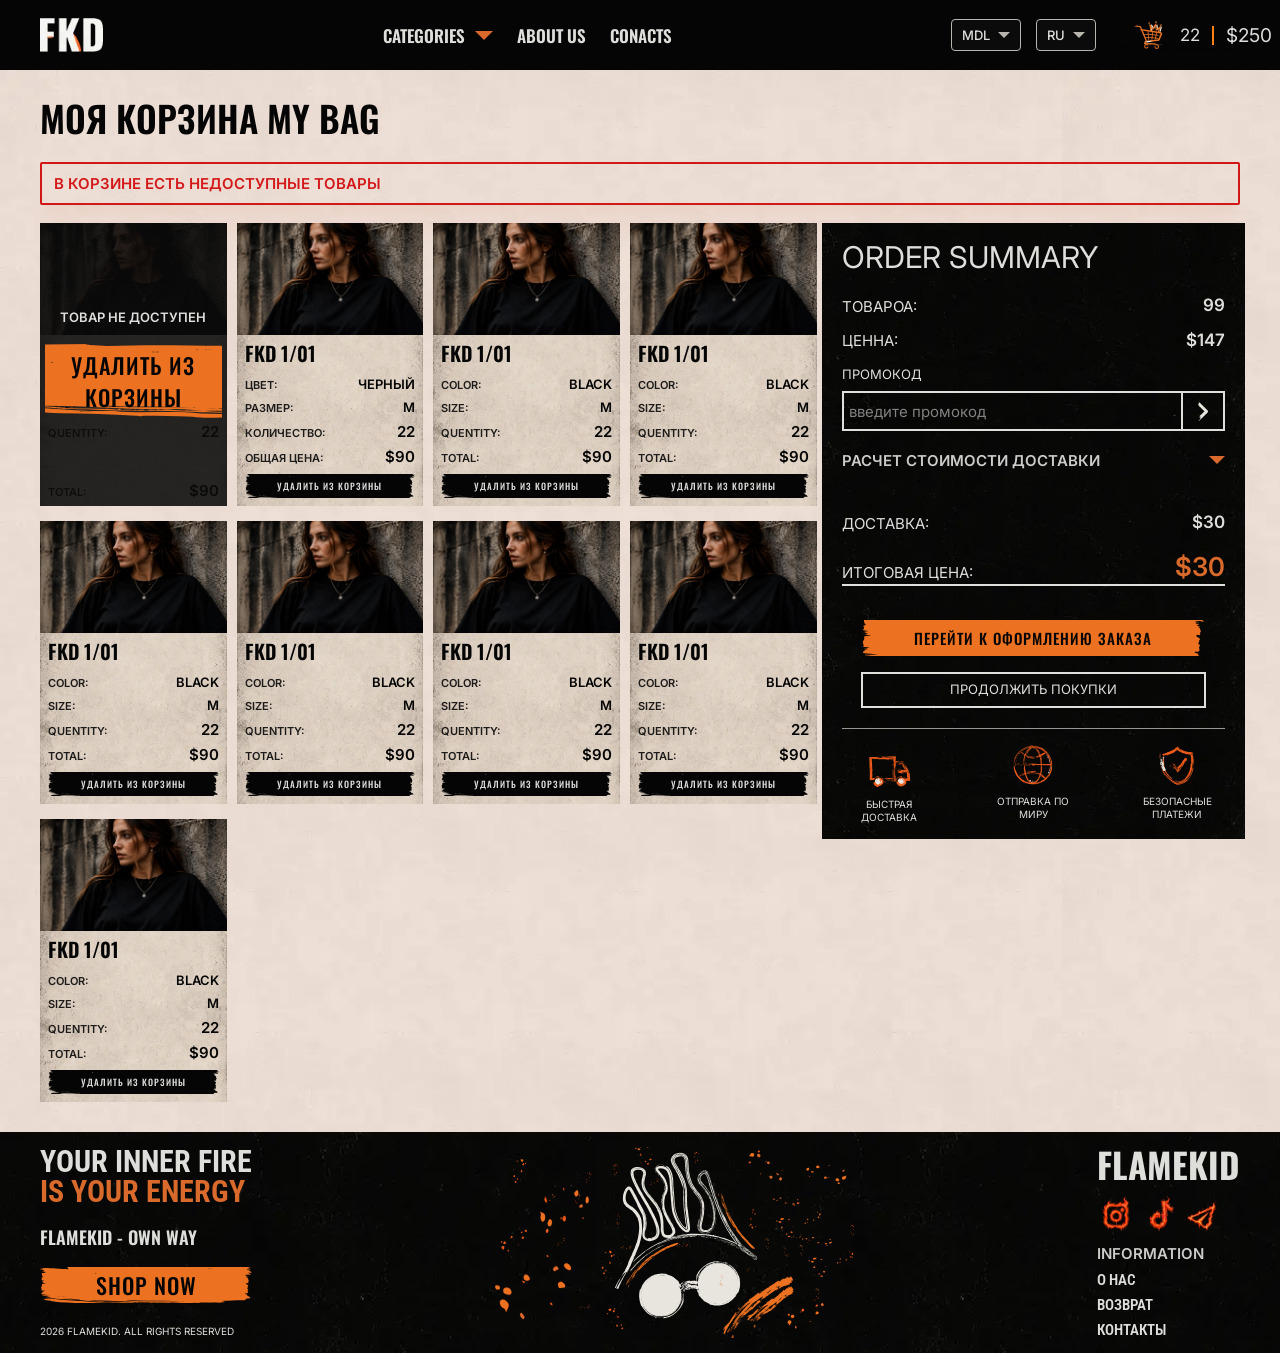
==== commit 5cd7eb6e: "Add files via upload" ====
--- a/bag.html
+++ b/bag.html
@@ -45,7 +45,7 @@
 	</style>
 
 
-	<link rel="stylesheet" href="css/style.min.css?_v=20261016001732">
+	<link rel="stylesheet" href="css/style.min.css?_v=20261023004917">
 	<link rel="shortcut icon" href="favicon.ico">
 	<!-- <meta name="robots" content="noindex, nofollow"> -->
 	<meta name="viewport" content="width=device-width, initial-scale=1.0">
@@ -117,9 +117,13 @@
 					<div class="content-bag__top-row row-top">
 						<h1 class="row-top__title caption">моя корзина my bag</h1>
 					</div>
+					<div class="content-bag__alert alert _alert-active">
+						<p class="alert__text">в корзине есть недоступные товары</p>
+					</div>
+					<p class="content-bag__info-empty-bag">ваша корзина пуста</p>
 					<div class="content-bag__row">
 						<div class="content-bag__left-column column-left-bag">
-							<div class="column-left-bag__product product-bag">
+							<div class="column-left-bag__product product-bag _unavailable">
 								<div class="product-bag__card">
 									<a href="product.html" class="product-bag__img-ibg">
 										<picture><source data-srcset="img/card-product-img/000010.webp" srcset="[data-uri]" type="image/webp"><img src="[data-uri]"  src="img/icons/fkd-lazy.svg" data-src="img/card-product-img/000010.png" alt="t-shirt"></picture>
@@ -146,6 +150,12 @@
 											<div class="price-product-bag__money" translate="no">$90</div>
 										</div>
 										<button type="button" class="product-bag__btn-remove btn-bay">удалить из корзины</button>
+									</div>
+								</div>
+								<div class="product-bag__stock-no no-stock">
+									<div class="no-stock__info">
+										<p class="no-stock__title">товар не доступен</p>
+										<button class="no-stock__remove-btn btn-bay btn-bay_orange">удалить из корзины</button>
 									</div>
 								</div>
 							</div>
@@ -398,10 +408,62 @@
 									<div class="info-quentity__product-quentity">99</div>
 								</div>
 								<div class="column-right__price price-order info-card-bag">
-									<div class="price-order__title">итоговая ценна</div>
+									<div class="price-order__title">ценна</div>
 									<div class="price-order__price">$147</div>
 								</div>
-								<p class="column-right__additional-info">внимание ценна без учета доставки, стоимость доставки появиться при оформлении заказа при выборе страны</p>
+								<div class="column-right__promo-code code-promo">
+									<h3 class="code-promo__title">промокод</h3>
+									<form class="code-promo__form">
+										<input autocomplete="off" type="text" class="code-promo__input" name="coupon" placeholder="введите промокод">
+										<button type="submit" class="code-promo__btn"></button>
+									</form>
+								</div>
+								<div class="column-right__shiping shiping">
+									<div data-spollers class="shiping__spollers spollers">
+										<div class="spollers__item">
+											<button type="button" data-spoller class="spollers__title">Расчет стоимости доставки</button>
+											<form data-dev data-popup-message="#modal-shipping" autocomplete="off" class="spollers__body form-shipping">
+												<div class="form-shipping__item form-shipping__item_country">
+													<label for="input-country" class="form-shipping__label">страна <span>*</span></label>
+													<select data-required data-scroll name="country_id" class="form-shipping__select" id="input-country" data-error="выберите страну">
+														<option value="" selected>--выберите--</option>
+														<option value="2">Пункт №2</option>
+														<option value="3">Пункт №3</option>
+														<option value="4">Пункт №4</option>
+														<option value="2">Пункт №2</option>
+														<option value="3">Пункт №3</option>
+														<option value="4">Пункт №4</option>
+														<option value="2">Пункт №2</option>
+														<option value="3">Пункт №3</option>
+														<option value="4">Пункт №4</option>
+													</select>
+												</div>
+												<div class="form-shipping__item">
+													<label for="input-zone" class="form-shipping__label">регион/область <span>*</span></label>
+													<select data-required data-scroll name="zone_id" class="form-shipping__select" id="input-zone" data-error="выберите регион/область">
+														<option value="" selected>--выберите--</option>
+														<option value="2">Пункт №2</option>
+														<option value="3">Пункт №3</option>
+														<option value="4">Пункт №4</option>
+													</select>
+												</div>
+												<div class="form-shipping__item">
+													<label for="input-postcode" class="form-shipping__label">почтовый индекс</label>
+													<input data-required type="text" name="postcode" id="input-postcode" class="form-shipping__poscode" placeholder="введите индекс" data-error="введите индекс">
+												</div>
+												<button type="submit" id="button-quote" class="form-shipping__btn">узнать цены</button>
+											</form>
+										</div>
+									</div>
+								</div>
+								<div class="column-right__price price-order info-card-bag">
+									<div class="price-order__title">доставка</div>
+									<div class="price-order__price">$30</div>
+								</div>
+								<div class="column-right__price column-right__price_total price-order info-card-bag">
+									<div class="price-order__title">итоговая цена</div>
+									<div class="price-order__price price-order__price_big-price">$30</div>
+								</div>
 								<button type="submit" class="column-right__checkout btn-bay btn-bay_orange">перейти к оформлению заказа</button>
 								<a href="#" class="column-right__continue-shop">продолжить покупки</a>
 								<div class="column-right__icons-row row-icons-product">
@@ -469,7 +531,27 @@
 			</div>
 		</footer>
 	</div>
-	<script src="js/app.min.js?_v=20261016001732"></script>
+	<div id="modal-shipping" aria-hidden="true" class="popup">
+		<div class="popup__wrapper">
+			<form class="popup__content content-popup">
+				<button data-close type="button" class="popup-close-btn" aria-label="close popup"></button>
+				<div class="content-popup__title">Варианты доставки</div>
+				<div class="content-popup__subtitle">Пожалуйста, выберите предпочтительный способ доставки для этого заказа.</div>
+				<p>Бесплатная доставка</p>
+				<div class="content-popup__check-form form-check">
+					<input type="radio" name="shipping_method" value="free.free" id="input-shipping-method-free-free">
+					<label for="input-shipping-method-free-free">Бесплатная доставка - 0р.</label>
+				</div>
+				<p>Фиксированная стоимость доставки</p>
+				<div class="content-popup__check-form form-check">
+					<input type="radio" name="shipping_method" value="flat.flat" id="input-shipping-method-flat-flat">
+					<label for="input-shipping-method-flat-flat">Доставка с фиксированной стоимостью доставки - 5р</label>
+				</div>
+				<button data-close type="submit" id="button-shipping-method" class="content-popup__btn-shiping btn-bay btn-bay_orange">применить доставку</button>
+			</form>
+		</div>
+	</div>
+	<script src="js/app.min.js?_v=20261023004917"></script>
 </body>
 
 </html>
--- a/css/style.min.css
+++ b/css/style.min.css
@@ -1 +1 @@
-@import url(https://fonts.googleapis.com/css?family=Roboto+Condensed:300,regular,500,600,700,800&display=swap);@import url(https://fonts.googleapis.com/css?family=Oswald:500,600,700&display=swap);@import url(https://fonts.googleapis.com/css?family=Inter:regular,600,700&display=swap);[class*=_icon-]:before{font-family:icons;font-style:normal;font-weight:400;font-variant:normal;text-transform:none;line-height:1;-webkit-font-smoothing:antialiased;-moz-osx-font-smoothing:grayscale}[class*=_icon-]:before{display:block}*{padding:0;margin:0;border:0}*,:after,:before{-webkit-box-sizing:border-box;box-sizing:border-box}body,html{height:100%;min-width:320px}body{color:rgba(245,245,242,.9058823529);line-height:1;font-family:Inter;font-size:.9375rem;-ms-text-size-adjust:100%;-moz-text-size-adjust:100%;-webkit-text-size-adjust:100%;-webkit-font-smoothing:antialiased;-moz-osx-font-smoothing:grayscale}button,input,textarea{font-family:Inter;font-size:inherit}button{cursor:pointer;color:inherit;background-color:inherit}a{color:inherit}a:link,a:visited{text-decoration:none}a:hover{text-decoration:none}ul li{list-style:none}img{vertical-align:top}h1,h2,h3,h4,h5,h6{font-weight:inherit;font-size:inherit}.no-scrolling body{overflow:hidden;-ms-touch-action:none;touch-action:none}.loaded body .preloader{display:none}.lock body{overflow:hidden;-ms-touch-action:none;touch-action:none}.wrapper{min-height:100%;display:-webkit-box;display:-ms-flexbox;display:flex;-webkit-box-orient:vertical;-webkit-box-direction:normal;-ms-flex-direction:column;flex-direction:column;overflow:hidden}.wrapper>main{-webkit-box-flex:1;-ms-flex:1 1 auto;flex:1 1 auto}.wrapper>*{min-width:0}[class*=__container]{max-width:75rem;-webkit-box-sizing:content-box;box-sizing:content-box;margin:0 auto;padding:0 .9375rem}.select{position:relative}.select__body{position:relative}.select__title{color:rgba(245,245,242,.9058823529);text-align:left;font-size:.8125rem;font-weight:500;text-transform:uppercase;border:.09375rem solid #b8b5ae;border-radius:.25rem;background-color:#0b0b0b;cursor:pointer;width:100%}.select__value{display:-webkit-box;display:-ms-flexbox;display:flex;-webkit-box-align:center;-ms-flex-align:center;align-items:center;-webkit-box-pack:justify;-ms-flex-pack:justify;justify-content:space-between;-webkit-column-gap:.5rem;-moz-column-gap:.5rem;column-gap:.5rem;height:1.875rem;padding:0 .625rem}.select__value:after{content:"";-webkit-box-flex:0;-ms-flex:0 0 .625rem;flex:0 0 .625rem;-webkit-transition:all .3s ease 0s;transition:all .3s ease 0s;display:-webkit-box;display:-ms-flexbox;display:flex;-webkit-box-pack:center;-ms-flex-pack:center;justify-content:center;-webkit-box-align:center;-ms-flex-align:center;align-items:center;border-left:.375rem solid transparent;border-right:.375rem solid transparent;border-top:.375rem solid #b8b5ae}._select-open .select__value:after{-webkit-transform:rotate(-180deg);-ms-transform:rotate(-180deg);transform:rotate(-180deg);border-top:.375rem solid #d96a2b}.select__text{-webkit-box-flex:1;-ms-flex:1 1 auto;flex:1 1 auto}.select__input{width:100%;background-color:rgba(0,0,0,0);height:100%}.select__options{color:rgba(245,245,242,.9058823529);position:absolute;top:1.8125rem;border-radius:0 0 .25rem .25rem;min-width:100%;left:0;background-color:#0b0b0b;border-top:0;border:.09375rem solid #b8b5ae;border-top:0;padding:.25rem 0 .3125rem 0}.select__scroll{overflow-y:auto;overflow-x:hidden;max-height:200px}.select__option{width:100%;display:block;text-align:left;cursor:pointer;padding:.3125rem .625rem;color:inherit;font-size:.8125rem;font-weight:500;text-transform:uppercase}.select__option._select-selected{background-color:#eee}.select__row{display:-webkit-inline-box;display:-ms-inline-flexbox;display:inline-flex;-webkit-box-align:center;-ms-flex-align:center;align-items:center}.select._select-open{z-index:5}._select-tag{cursor:pointer}body::after{content:"";background-color:rgba(0,0,0,.7);position:fixed;width:100%;height:100%;top:0;left:0;opacity:0;-webkit-transition:opacity .4s ease 0s;transition:opacity .4s ease 0s;pointer-events:none;z-index:149}body.popup-show::after{opacity:1}.popup{position:fixed;top:0;left:0;bottom:0;right:0;padding:30px 10px;-webkit-transition:visibility .8s ease 0s;transition:visibility .8s ease 0s;visibility:hidden;pointer-events:none}.popup_show{z-index:150;visibility:visible;overflow:auto;pointer-events:auto}.popup_show .popup__content{visibility:visible;-webkit-transform:scale(1);-ms-transform:scale(1);transform:scale(1)}.popup__wrapper{display:-webkit-box;display:-ms-flexbox;display:flex;-webkit-box-align:center;-ms-flex-align:center;align-items:center;min-height:100%;width:100%;-webkit-box-pack:center;-ms-flex-pack:center;justify-content:center}.no-webp .popup__content{background:url(../img/background/big-bg.jpg) center/contain repeat}.popup__content{position:relative;visibility:hidden;-webkit-transform:scale(0);-ms-transform:scale(0);transform:scale(0);-webkit-transition:-webkit-transform .3s ease 0s;transition:-webkit-transform .3s ease 0s;transition:transform .3s ease 0s;transition:transform .3s ease 0s,-webkit-transform .3s ease 0s;background-color:#eee;padding:20px;width:100%;max-width:900px;border-radius:10px}.lock .popup__content{visibility:visible}.popup-close-btn{position:absolute;width:25px;height:25px;top:20px;right:20px}.popup-close-btn::after,.popup-close-btn::before{content:"";position:absolute;display:block;width:100%;height:3px;background-color:#050505;-webkit-transition:background-color .2s ease;transition:background-color .2s ease}.popup-close-btn::before{-webkit-transform:rotate(-45deg);-ms-transform:rotate(-45deg);transform:rotate(-45deg)}.popup-close-btn::after{-webkit-transform:rotate(45deg);-ms-transform:rotate(45deg);transform:rotate(45deg)}.content-popup{display:-webkit-box;display:-ms-flexbox;display:flex;-webkit-box-orient:vertical;-webkit-box-direction:normal;-ms-flex-direction:column;flex-direction:column;-webkit-box-align:center;-ms-flex-align:center;align-items:center;width:100%;max-width:400px}.content-popup__decor{position:relative;width:80px;height:80px;margin-bottom:18px;background:url(../img/icons/check-flame.svg) center/contain no-repeat}.content-popup__decor::before{content:"";position:absolute;top:55%;left:39%;width:25px;height:25px;-webkit-transform:scale(0);-ms-transform:scale(0);transform:scale(0);background:url(../img/icons/check-green.svg) 0 0 no-repeat}@-webkit-keyframes check-anim{0%{-webkit-transform:scale(0);transform:scale(0);opacity:0}60%{-webkit-transform:scale(1.15);transform:scale(1.15);opacity:1}100%{-webkit-transform:scale(1);transform:scale(1);opacity:1}}@keyframes check-anim{0%{-webkit-transform:scale(0);transform:scale(0);opacity:0}60%{-webkit-transform:scale(1.15);transform:scale(1.15);opacity:1}100%{-webkit-transform:scale(1);transform:scale(1);opacity:1}}.popup_show .content-popup__decor::before{-webkit-animation:check-anim .8s ease .5s forwards;animation:check-anim .8s ease .5s forwards}.content-popup__title{font-family:Oswald;font-size:26px;font-weight:600;color:#050505;text-transform:uppercase;line-height:1.3;text-align:center;margin-bottom:35px}.content-popup__btn-open-bag{width:50%;margin-bottom:18px}#popup-add-bag .content-popup__btn-buy{width:50%;background:url(../img/icons/hover-orange.svg) center/cover no-repeat;color:#050505}.tabs__navigation{display:-webkit-box;display:-ms-flexbox;display:flex}.tabs__title{font-size:1.125rem;text-transform:uppercase;font-family:Oswald;font-weight:600;padding:.625rem .9375rem;border-radius:.125rem}._tab-spoller .tabs__title{display:-webkit-box;display:-ms-flexbox;display:flex;-webkit-box-align:center;-ms-flex-align:center;align-items:center;-webkit-box-pack:justify;-ms-flex-pack:justify;justify-content:space-between;-webkit-column-gap:.625rem;-moz-column-gap:.625rem;column-gap:.625rem;font-size:1.0625rem;text-align:left;background-color:#0b0b0b;color:rgba(245,245,242,.9058823529);padding:.625rem;margin-bottom:.75rem}._tab-spoller .tabs__title::after{content:"";-webkit-box-flex:0;-ms-flex:0 0 .625rem;flex:0 0 .625rem;height:.625rem;border-left:.5rem solid transparent;border-right:.5rem solid transparent;border-top:.5rem solid #d96a2b;-webkit-transition:-webkit-transform .2s ease;transition:-webkit-transform .2s ease;transition:transform .2s ease;transition:transform .2s ease,-webkit-transform .2s ease}._tab-spoller .tabs__title._tab-active{color:rgba(245,245,242,.9058823529)}._tab-spoller .tabs__title._tab-active::after{-webkit-transform:rotate(-180deg);-ms-transform:rotate(-180deg);transform:rotate(-180deg)}.tabs__title._tab-active{background-color:#0b0b0b;color:#d96a2b}._tab-spoller .tabs__content{display:-webkit-box;display:-ms-flexbox;display:flex;-webkit-box-orient:vertical;-webkit-box-direction:normal;-ms-flex-direction:column;flex-direction:column}.tabs__body{padding:.9375rem;background-color:rgba(11,11,11,.0509803922)}[class*=-ibg]{position:relative}[class*=-ibg] img{position:absolute;width:100%;height:100%;top:0;left:0;-o-object-fit:cover;object-fit:cover}[class*=-ibg_contain] img{-o-object-fit:contain;object-fit:contain}.link-view-all{position:relative;min-height:2.0625rem;display:-webkit-inline-box;display:-ms-inline-flexbox;display:inline-flex;-webkit-box-align:center;-ms-flex-align:center;align-items:center;-webkit-box-pack:center;-ms-flex-pack:center;justify-content:center;-webkit-box-flex:0;-ms-flex:0 0 9.375rem;flex:0 0 9.375rem;padding:.5rem;font-family:"Roboto Condensed"}.link-view-all{font-weight:500;text-align:center;text-transform:uppercase;letter-spacing:.125rem;overflow:hidden;background:url(../img/icons/hover-black.svg) center/cover no-repeat;-webkit-transition:color .3s ease-in;transition:color .3s ease-in}.link-view-all::before{content:"";position:absolute;top:-1.5625rem;left:-4.375rem;width:1.875rem;height:6.25rem;opacity:.5;-webkit-transform:rotate(35deg);-ms-transform:rotate(35deg);transform:rotate(35deg);background-color:#d96a2b;-webkit-transition:left .6s cubic-bezier(.19,1,.22,1);transition:left .6s cubic-bezier(.19,1,.22,1)}.caption{font-family:Oswald}.caption{font-weight:600;text-transform:uppercase;color:#050505}.card-title{font-family:Oswald;font-size:1.625rem;font-weight:500;color:#050505;text-transform:uppercase}.row-top{display:-webkit-box;display:-ms-flexbox;display:flex;-webkit-box-align:start;-ms-flex-align:start;align-items:flex-start;-webkit-box-pack:justify;-ms-flex-pack:justify;justify-content:space-between;-webkit-column-gap:.9375rem;-moz-column-gap:.9375rem;column-gap:.9375rem}.card-ibg{padding-bottom:100%;border-radius:.25rem;overflow:hidden;text-align:center}.card-ibg img:not(._lazy-loaded){-webkit-filter:blur(5px);filter:blur(5px)}.card-ibg img{-webkit-filter:blur(0);filter:blur(0);-webkit-transition:-webkit-filter .4s ease-in-out;transition:-webkit-filter .4s ease-in-out;transition:filter .4s ease-in-out;transition:filter .4s ease-in-out,-webkit-filter .4s ease-in-out}.card-price{font-family:"Roboto Condensed"}.card-price{font-weight:700;color:#050505;text-transform:uppercase}.price{display:-webkit-box;display:-ms-flexbox;display:flex;-webkit-box-align:center;-ms-flex-align:center;align-items:center;-webkit-column-gap:1.5625rem;-moz-column-gap:1.5625rem;column-gap:1.5625rem;font-family:"Roboto Condensed";font-weight:700;text-transform:uppercase}.price__new{color:rgba(245,245,242,.9058823529)}.price__old{text-decoration:line-through;color:rgba(245,245,242,.6392156863)}.btn-bay{position:relative;display:-webkit-box;display:-ms-flexbox;display:flex;-webkit-box-align:center;-ms-flex-align:center;align-items:center;-webkit-box-pack:center;-ms-flex-pack:center;justify-content:center;min-height:2.25rem;padding:.3125rem;font-family:Oswald;font-size:.8125rem;font-weight:500;text-transform:uppercase;letter-spacing:.0625rem;text-align:center;overflow:hidden;background:url(../img/icons/hover-black.svg) center/cover no-repeat;-webkit-transition:color .3s ease,-webkit-transform .1s ease;transition:color .3s ease,-webkit-transform .1s ease;transition:color .3s ease,transform .1s ease;transition:color .3s ease,transform .1s ease,-webkit-transform .1s ease}.btn-bay::before{content:"";position:absolute;top:-4.6875rem;left:-4.6875rem;width:3.125rem;height:9.6875rem;opacity:.5;-webkit-transform:rotate(35deg);-ms-transform:rotate(35deg);transform:rotate(35deg);background-color:#d96a2b;-webkit-transition:left .3s cubic-bezier(.19,1,.22,1);transition:left .3s cubic-bezier(.19,1,.22,1)}.btn-bay:active{-webkit-transform:scale(1.01);-ms-transform:scale(1.01);transform:scale(1.01)}.btn-bay_orange{color:#050505;background:url(../img/icons/hover-orange.svg) center/cover no-repeat}.product-card{border-radius:.25rem}.no-webp .product-card__body{background:url(../img/background/bg-card2.jpg) 0 0/contain repeat}.product-card__body{position:relative;display:-webkit-box;display:-ms-flexbox;display:flex;-webkit-box-orient:vertical;-webkit-box-direction:normal;-ms-flex-direction:column;flex-direction:column;height:100%;padding-bottom:.625rem}.product-card__body::before{content:"";position:absolute;top:0;left:0;width:100%;height:100%}.product-card__img-link{margin-bottom:.25rem}.info-product{z-index:20;-webkit-box-flex:1;-ms-flex:1 1 auto;flex:1 1 auto;display:-webkit-box;display:-ms-flexbox;display:flex;-webkit-box-orient:vertical;-webkit-box-direction:normal;-ms-flex-direction:column;flex-direction:column;padding-top:0;padding-bottom:0}.info-product__top-row{display:-webkit-box;display:-ms-flexbox;display:flex;-webkit-box-pack:justify;-ms-flex-pack:justify;justify-content:space-between;-webkit-box-align:center;-ms-flex-align:center;align-items:center;-ms-flex-wrap:wrap;flex-wrap:wrap;gap:.75rem;margin-bottom:.75rem}.info-product__title{-webkit-box-flex:1;-ms-flex:1 1 45%;flex:1 1 45%}.info-product__sub-title{-webkit-box-flex:1;-ms-flex:1 1 auto;flex:1 1 auto;font-size:.8125rem;font-weight:600;line-height:1.2;color:#0b0b0b;text-transform:uppercase;margin-bottom:.75rem}.info-product__bottom .info-product__rating{margin-bottom:1rem}.row-price{display:-webkit-box;display:-ms-flexbox;display:flex;-webkit-box-align:center;-ms-flex-align:center;align-items:center;-webkit-column-gap:.625rem;-moz-column-gap:.625rem;column-gap:.625rem}.row-price__old{color:#050505;text-decoration:line-through;font-weight:600}.show-rating{display:-webkit-box;display:-ms-flexbox;display:flex;-webkit-box-align:end;-ms-flex-align:end;align-items:end;-webkit-column-gap:.5rem;-moz-column-gap:.5rem;column-gap:.5rem}.show-rating__items{display:-webkit-box;display:-ms-flexbox;display:flex;-webkit-box-align:center;-ms-flex-align:center;align-items:center;-webkit-column-gap:.0625rem;-moz-column-gap:.0625rem;column-gap:.0625rem}.show-rating__item-fire{position:relative;-webkit-box-flex:0;-ms-flex-positive:0;flex-grow:0;-ms-flex-negative:0;flex-shrink:0}.show-rating__item-fire::before{content:"";position:absolute;top:0;left:0;width:100%;height:100%;background:url(../img/icons/flame.svg) center no-repeat}.show-rating__item-fire_empty::before{content:"";position:absolute;top:0;left:0;width:100%;height:100%;background:url(../img/icons/flame-empty.svg) center no-repeat}.show-rating__quentity{color:#0b0b0b}.show-rating__quentity_white{color:rgba(245,245,242,.9058823529)}.btn-swiper-arrow{position:relative;width:1.375rem;height:1.375rem}.btn-swiper-arrow::before{content:"";position:absolute;top:0;left:0;width:100%;height:100%;-webkit-transition:-webkit-transform .1s ease;transition:-webkit-transform .1s ease;transition:transform .1s ease;transition:transform .1s ease,-webkit-transform .1s ease;cursor:pointer}.btn-swiper-arrow:active::before{-webkit-transform:scale(.8);-ms-transform:scale(.8);transform:scale(.8)}.control-swiper{display:-webkit-box;display:-ms-flexbox;display:flex;-webkit-box-align:center;-ms-flex-align:center;align-items:center;-webkit-box-pack:center;-ms-flex-pack:center;justify-content:center;gap:50px}.control-swiper__btn-prev::before{background:url(../img/icons/btn-prev.svg) center no-repeat}.control-swiper__btn-next::before{background:url(../img/icons/btn-next.svg) center no-repeat}.control-swiper__pagination{display:-webkit-box;display:-ms-flexbox;display:flex;-webkit-box-align:center;-ms-flex-align:center;align-items:center;gap:.3125rem}.swiper-pagination-bullet{position:relative;-webkit-box-flex:0;-ms-flex:0 0 .625rem;flex:0 0 .625rem;height:.625rem}.swiper-pagination-bullet::before{content:"";position:absolute;top:0;left:0;width:100%;height:100%;opacity:.5;background:url(../img/icons/bullet.svg) center no-repeat;-webkit-transition:opacity .2s ease;transition:opacity .2s ease;cursor:pointer}.swiper-pagination-bullet-active::before{opacity:1}.btn-grey-arrow{position:absolute;width:2.1875rem;height:2.1875rem;cursor:pointer}.btn-grey-arrow_next{top:50%;right:0;-webkit-transform:translateY(-50%);-ms-transform:translateY(-50%);transform:translateY(-50%);background:url(../img/icons/btn-next.-grey.svg) center no-repeat}.btn-grey-arrow_prev{top:50%;left:0;-webkit-transform:translateY(-50%);-ms-transform:translateY(-50%);transform:translateY(-50%);background:url(../img/icons/btn-prev-grey.svg) center no-repeat}.btn-grey-arrow.swiper-button-disabled{opacity:.5}.breadcrumbs__list{display:-webkit-box;display:-ms-flexbox;display:flex;-webkit-box-align:center;-ms-flex-align:center;align-items:center;font-family:"Roboto Condensed"}.breadcrumbs__list{font-weight:600;text-transform:uppercase}.breadcrumbs__list_black-color{color:#050505}.breadcrumbs__list_white-color{color:rgba(245,245,242,.9058823529)}.breadcrumbs__list>:not(:last-child)::after{content:"/";font-weight:600;margin:0 .375rem}.breadcrumbs__item{display:-webkit-box;display:-ms-flexbox;display:flex;-webkit-box-align:center;-ms-flex-align:center;align-items:center}.breadcrumbs__link{position:relative;display:inline-block;overflow:hidden}.breadcrumbs__link_active{color:#d96a2b;font-weight:500}.breadcrumbs__link::before{content:"";position:absolute;bottom:0;left:-100%;width:100%;height:.09375rem;background-color:#ff8111;-webkit-transition:left .2s ease;transition:left .2s ease}.choose-size{position:relative;-webkit-box-flex:0;-ms-flex:0 0 2.8125rem;flex:0 0 2.8125rem;height:1.75rem;line-height:normal}.choose-size._form-focus .info-size__label{border-color:#d96a2b}.choose-size__input{position:absolute;top:50%;left:50%;-webkit-transform:translate(-50%,-50%);-ms-transform:translate(-50%,-50%);transform:translate(-50%,-50%);opacity:0}.choose-size__input:checked+.choose-size__label{border-color:#d96a2b;color:#d96a2b}.choose-size__label{position:absolute;top:0;left:0;width:100%;height:100%;display:-webkit-box;display:-ms-flexbox;display:flex;-webkit-box-align:center;-ms-flex-align:center;align-items:center;-webkit-box-pack:center;-ms-flex-pack:center;justify-content:center;border:.125rem solid rgba(232,229,222,.6392156863);border-radius:.125rem;-webkit-transition:all .2s ease;transition:all .2s ease;font-weight:600}.banner-promo{position:relative;width:100%;margin-top:3.75rem}.banner-promo__img-ibg{display:block;width:100%;padding-bottom:190%}.title-label{font-family:"Roboto Condensed";font-size:.875rem;font-weight:600;text-transform:uppercase;color:#050505;margin-bottom:.625rem}.title-label_big{margin-bottom:1rem}.title-label span{color:rgba(210,21,21,.984)}.form-fkd__wrapper-input{position:relative;margin-bottom:1.25rem}.form-fkd__input{width:100%;min-height:2.75rem;padding:.3125rem .625rem;outline:0;border-radius:.25rem;border:.125rem solid #050505;background-color:rgba(0,0,0,0)}.form-fkd__input_textarea{min-height:7.5rem;resize:none}.form-fkd__input._form-error{border:.125rem solid rgba(210,21,21,.984);-webkit-box-shadow:0 80px 80px -20px rgba(255,90,48,.08),0 30px 24px -10px rgba(255,90,48,.05),0 12px 10px -6px rgba(255,90,48,.04),0 4px 4px -4px rgba(30,33,44,.03);box-shadow:0 80px 80px -20px rgba(255,90,48,.08),0 30px 24px -10px rgba(255,90,48,.05),0 12px 10px -6px rgba(255,90,48,.04),0 4px 4px -4px rgba(30,33,44,.03)}.form-fkd__input._form-focus{outline:0;border:.125rem solid #d96a2b}.form-fkd__btn{width:15rem;min-height:2.8125rem}.group-radio>:not(:last-child){margin-bottom:.625rem}.group-radio__item{display:-webkit-box;display:-ms-flexbox;display:flex;-webkit-box-align:center;-ms-flex-align:center;align-items:center;-webkit-column-gap:.625rem;-moz-column-gap:.625rem;column-gap:.625rem}.group-radio__item_use{margin-bottom:.625rem}.group-radio__input{width:1.125rem;height:1.125rem;accent-color:#d96a2b}.group-radio__label{margin-bottom:0}.form__error{position:absolute;left:0;bottom:-.875rem;font-size:.6875rem;color:rgba(210,21,21,.984)}.right-block{-webkit-box-flex:0;-ms-flex:0 0 35%;flex:0 0 35%}.right-block__img-ibg{width:100%;padding-bottom:108%}.header{position:absolute;top:0;left:0;width:100%;z-index:100}.header_black{background-color:#050505;position:static}.row-header{display:-webkit-box;display:-ms-flexbox;display:flex;-webkit-box-align:center;-ms-flex-align:center;align-items:center}.row-header{padding:.6875rem 0}.row-header__logo{position:relative;z-index:15;-webkit-box-flex:0;-ms-flex:0 0 3.75rem;flex:0 0 3.75rem;height:2.125rem}.row-header__logo img{min-width:100%;height:100%}.menu{-webkit-box-flex:1;-ms-flex:1 1 auto;flex:1 1 auto;display:-webkit-box;display:-ms-flexbox;display:flex;-webkit-box-align:center;-ms-flex-align:center;align-items:center;-webkit-box-pack:center;-ms-flex-pack:center;justify-content:center}.menu__list{display:-webkit-box;display:-ms-flexbox;display:flex;-ms-flex-wrap:wrap;flex-wrap:wrap;-webkit-box-pack:center;-ms-flex-pack:center;justify-content:center}.menu__item{position:relative;z-index:5;padding:0 .75rem;min-height:1.75rem;display:-webkit-box;display:-ms-flexbox;display:flex;-webkit-box-align:center;-ms-flex-align:center;align-items:center;-webkit-box-pack:center;-ms-flex-pack:center;justify-content:center;font-family:Oswald}.menu__item{font-weight:600;text-transform:uppercase}.menu__item::before{content:"";position:absolute;z-index:-1;top:0;left:0;width:100%;height:100%;-webkit-transform:scale3d(0,1,1);transform:scale3d(0,1,1);-webkit-transform-origin:center left;-ms-transform-origin:center left;transform-origin:center left;background:url(../img/icons/hover-orange.svg) center/cover no-repeat;-webkit-transition:-webkit-transform .2s ease-in;transition:-webkit-transform .2s ease-in;transition:transform .2s ease-in;transition:transform .2s ease-in,-webkit-transform .2s ease-in}.menu__item_sub-item{-webkit-box-pack:start;-ms-flex-pack:start;justify-content:flex-start;background-color:#050505;-webkit-transition:color .2s ease;transition:color .2s ease;padding-top:.625rem;padding-bottom:.625rem}.menu__link{-ms-flex-preferred-size:100%;flex-basis:100%}.menu__sub-menu{position:absolute;top:1.375rem;left:0;z-index:1;min-width:9.375rem;visibility:hidden;opacity:0;padding-top:.9375rem;-webkit-transition:opacity .5s ease;transition:opacity .5s ease}.menu__sub-menu._sub-menu-open{visibility:visible;opacity:1}.block-info-header{position:relative;z-index:5;display:-webkit-box;display:-ms-flexbox;display:flex;-webkit-box-align:center;-ms-flex-align:center;align-items:center;-webkit-box-pack:center;-ms-flex-pack:center;justify-content:center}.block-info-header__custom-select{display:-webkit-box;display:-ms-flexbox;display:flex;-webkit-box-align:center;-ms-flex-align:center;align-items:center;-webkit-column-gap:.9375rem;-moz-column-gap:.9375rem;column-gap:.9375rem}.bag{display:-webkit-box;display:-ms-flexbox;display:flex;-webkit-box-align:center;-ms-flex-align:center;align-items:center;-webkit-column-gap:.75rem;-moz-column-gap:.75rem;column-gap:.75rem;padding:.1875rem .5rem;background:url(../img/icons/hover-black.svg) center/cover no-repeat}.no-webp .bag::before{background:url(../img/icons/cart.png) center/contain no-repeat}.bag::before{content:"";-webkit-box-flex:0;-ms-flex:0 0 2.5rem;flex:0 0 2.5rem;height:1.875rem;-webkit-transition:-webkit-transform .1s ease-in;transition:-webkit-transform .1s ease-in;transition:transform .1s ease-in;transition:transform .1s ease-in,-webkit-transform .1s ease-in}.bag__quentity{font-size:1.0625rem}.bag__value-price{display:-webkit-box;display:-ms-flexbox;display:flex;-webkit-column-gap:.75rem;-moz-column-gap:.75rem;column-gap:.75rem;font-size:1.1875rem}.bag__value-price::before{content:"";width:.125rem;background-color:#ff8111}.header .menu__item_categories{-webkit-column-gap:.625rem;-moz-column-gap:.625rem;column-gap:.625rem}.arrow-button{display:none;border-left:.5625rem solid transparent;border-right:.5625rem solid transparent;border-top:.5625rem solid #d96a2b;-webkit-transition:all .3s ease;transition:all .3s ease;-webkit-transition:-webkit-transform .2s ease;transition:-webkit-transform .2s ease;transition:transform .2s ease;transition:transform .2s ease,-webkit-transform .2s ease}.arrow-button._btn-visible{display:block}.arrow-button._btn-rotate{-webkit-transform:rotate(-180deg);-ms-transform:rotate(-180deg);transform:rotate(-180deg)}.arrow-button:focus{outline:0}.menu-text{display:none}.no-webp .footer{background:url(../img/background/bg-abour-product.jpg) center repeat}.footer{position:relative;padding:.9375rem 0}.footer__row{display:-webkit-box;display:-ms-flexbox;display:flex;-webkit-box-pack:justify;-ms-flex-pack:justify;justify-content:space-between;-webkit-column-gap:.9375rem;-moz-column-gap:.9375rem;column-gap:.9375rem}.footer__item-img{-webkit-box-flex:0;-ms-flex:0 1 30%;flex:0 1 30%;display:-webkit-box;display:-ms-flexbox;display:flex;-webkit-box-align:center;-ms-flex-align:center;align-items:center;-webkit-box-pack:center;-ms-flex-pack:center;justify-content:center}.footer__wrapper-decor-ibg{width:100%;padding-bottom:53%}.left-item-footer{display:-webkit-box;display:-ms-flexbox;display:flex;-webkit-box-orient:vertical;-webkit-box-direction:normal;-ms-flex-direction:column;flex-direction:column;-webkit-box-pack:justify;-ms-flex-pack:justify;justify-content:space-between;row-gap:.625rem}.left-item-footer__big-txt{font-family:"Roboto Condensed"}.left-item-footer__big-txt{font-weight:700;text-transform:uppercase}.left-item-footer__big-txt span{color:#d96a2b}.left-item-footer__small-txt{font-family:Oswald}.left-item-footer__small-txt{font-weight:600;text-transform:uppercase}.left-item-footer__copyright{text-transform:uppercase;line-height:1.3}.right-item{display:-webkit-box;display:-ms-flexbox;display:flex;-webkit-box-orient:vertical;-webkit-box-direction:normal;-ms-flex-direction:column;flex-direction:column;-webkit-box-pack:justify;-ms-flex-pack:justify;justify-content:space-between;row-gap:.625rem}.right-item__logo{font-family:Oswald}.right-item__logo{font-weight:700;text-transform:uppercase;display:inline-block;-ms-flex-item-align:start;align-self:flex-start}.right-item__spollers{font-family:"Roboto Condensed";font-weight:600;text-transform:uppercase}.right-item__spollers .spollers__body>:not(:last-child){margin-bottom:.625rem}.media-social{width:100%;display:-webkit-box;display:-ms-flexbox;display:flex;-webkit-box-align:end;-ms-flex-align:end;align-items:flex-end;-webkit-column-gap:.5rem;-moz-column-gap:.5rem;column-gap:.5rem}.media-social__link-ibg{-webkit-box-flex:0;-ms-flex:0 0 25%;flex:0 0 25%;padding-bottom:25%;-webkit-transition:-webkit-transform .2s ease-in;transition:-webkit-transform .2s ease-in;transition:transform .2s ease-in;transition:transform .2s ease-in,-webkit-transform .2s ease-in}.spollers__title{font-weight:600;text-transform:uppercase;color:#cccbca;margin-bottom:.625rem}.spollers__link{-webkit-transition:color .2s ease;transition:color .2s ease}.spollers__link:hover{color:#ff8111}.page__hero{padding-bottom:.625rem}.no-webp .page__product-new{background:url(../img/background/big-bg.jpg) 0 0/contain repeat}.no-webp .hero-page{background:url(../img/banner-home/bgcfkd4.jpg) center/cover no-repeat}.hero-page{position:relative}.hero-page::before{content:"";position:absolute;top:0;left:0;z-index:2;width:100%;height:100%;background-color:rgba(91,149,91,.12)}.hero-page__img-man-ibg{position:absolute;bottom:0}.content-hero>:last-child{margin-bottom:0}.content-hero__logo-ibg{width:81.244%;padding-bottom:14%}.content-hero__title{position:absolute;width:1px;height:1px;margin:-1px;padding:0;overflow:hidden;clip:rect(0 0 0 0);border:0}.content-hero__bottom-row{position:relative;z-index:3;display:-webkit-box;display:-ms-flexbox;display:flex;-webkit-box-pack:justify;-ms-flex-pack:justify;justify-content:space-between;-webkit-box-align:center;-ms-flex-align:center;align-items:center;-webkit-column-gap:.875rem;-moz-column-gap:.875rem;column-gap:.875rem}.content-hero__crambs{font-family:"Roboto Condensed";font-weight:500}.content-hero__crambs{text-transform:uppercase;letter-spacing:.125rem}.content-hero p{font-weight:600;line-height:1.2;text-transform:uppercase;max-width:38%}.brush-text__svg{display:block;width:100%}.brush-text__title{letter-spacing:1px;fill:#fff}.brush-mask__stroke{stroke-dasharray:1000;stroke-dashoffset:1000;-webkit-animation:brush-loop 33s linear infinite;animation:brush-loop 33s linear infinite}@-webkit-keyframes brush-loop{0%{stroke-dashoffset:1000}12.121%{stroke-dashoffset:0}57.576%{stroke-dashoffset:0}69.697%{stroke-dashoffset:1000}100%{stroke-dashoffset:1000}}@keyframes brush-loop{0%{stroke-dashoffset:1000}12.121%{stroke-dashoffset:0}57.576%{stroke-dashoffset:0}69.697%{stroke-dashoffset:1000}100%{stroke-dashoffset:1000}}.no-webp .featured{background:url(../img/background/big-bg.jpg) 0 0/contain repeat}.featured__products{display:-webkit-box;display:-ms-flexbox;display:flex;-ms-flex-wrap:wrap;flex-wrap:wrap;row-gap:1.25rem;margin:0 -.625rem}.featured__product{-ms-flex-preferred-size:25%;flex-basis:25%;padding:0 .625rem}.no-webp .our-advantages{background:url(../img/background/bg-abour-product.jpg) 0 0 repeat}.our-advantages__row{display:-webkit-box;display:-ms-flexbox;display:flex;-webkit-box-pack:justify;-ms-flex-pack:justify;justify-content:space-between;-webkit-column-gap:.3125rem;-moz-column-gap:.3125rem;column-gap:.3125rem;row-gap:.8125rem}.our-advantages__item{position:relative;-ms-flex-preferred-size:30%;flex-basis:30%;display:-webkit-box;display:-ms-flexbox;display:flex;-webkit-column-gap:.8125rem;-moz-column-gap:.8125rem;column-gap:.8125rem}.our-advantages__decor{-webkit-box-flex:0;-ms-flex:0 0 .125rem;flex:0 0 .125rem;background-color:rgba(245,245,242,.9058823529)}.our-advantages__img{-webkit-box-flex:0;-ms-flex:0 0 17%;flex:0 0 17%;-ms-flex-item-align:start;align-self:flex-start}.our-advantages__img img{width:100%;max-width:4.8125rem}.our-advantages__body-info{text-transform:uppercase;line-height:1.4}.our-advantages__title{font-family:Oswald}.our-advantages__title{font-weight:400;color:#e8e5de}.no-webp .block-about-product{background:url(../img/background/big-bg.jpg) 0 0/contain repeat}.block-about-product__row{display:-webkit-box;display:-ms-flexbox;display:flex}.block-about-product__item-img-ibg{-webkit-box-flex:1;-ms-flex:1 0 50%;flex:1 0 50%;padding-bottom:32.9268%}.info-about-product{display:-webkit-box;display:-ms-flexbox;display:flex;-webkit-box-align:center;-ms-flex-align:center;align-items:center;-webkit-box-pack:center;-ms-flex-pack:center;justify-content:center;padding:.9375rem 0;background:url(../img/icons/animline3.gif) center/cover no-repeat}.info-about-product__body{max-width:70%}.info-about-product p{color:#0b0b0b;line-height:1.2}.info-about-product p{font-weight:500;text-transform:lowercase}.icons-row{display:-webkit-box;display:-ms-flexbox;display:flex;-webkit-box-align:center;-ms-flex-align:center;align-items:center;-ms-flex-wrap:wrap;flex-wrap:wrap;-webkit-column-gap:.3125rem;-moz-column-gap:.3125rem;column-gap:.3125rem}.icons-row__item{position:relative;-webkit-box-flex:0;-ms-flex:0 0 22%;flex:0 0 22%;padding-bottom:22%}.icons-row__item::before{content:"";position:absolute;top:0;left:0;width:100%;height:100%}.icons-row__item:nth-child(1)::before{background:url(../img/icons/painter-brush.svg) center/contain no-repeat}.icons-row__item:nth-child(3)::before{background:url(../img/icons/airbrushsvg.svg) center/contain no-repeat}.icons-row__item:nth-child(5)::before{background:url(../img/icons/tishirt.svg) center/contain no-repeat}.icons-row__decor{-webkit-box-flex:0;-ms-flex:0 0 12%;flex:0 0 12%;height:1.25rem;background:url(../img/icons/decor-brush-line.svg) center/cover no-repeat}.no-webp .slide-card__body{background:url(../img/background/bg-card2.jpg) 0 0/cover no-repeat}.slide-card__body{display:-webkit-box;display:-ms-flexbox;display:flex;-webkit-box-align:center;-ms-flex-align:center;align-items:center;-webkit-box-pack:justify;-ms-flex-pack:justify;justify-content:space-between;-webkit-column-gap:.625rem;-moz-column-gap:.625rem;column-gap:.625rem}.slide-card__img{width:55%;padding-bottom:55%}.slide-card__info{-webkit-box-flex:1;-ms-flex:1 1 auto;flex:1 1 auto;padding:.625rem .625rem .625rem 0}.slide-card__title{margin-bottom:.75rem}.slide-card__price{margin-bottom:1rem}.slide-card__bay-btn{width:100%}.page__breadcrumbs-product{padding:.9375rem 0 1.5rem 0;background-color:#0b0b0b}.page__product-order{padding-top:.625rem;padding-bottom:2.5rem}.no-webp .page__like-may{background:url(../img/background/big-bg.jpg) 0 0/contain repeat}.order-product{background-color:#0b0b0b}.left-item-photo{-webkit-box-flex:0;-ms-flex:0 0 45%;flex:0 0 45%;min-width:0}.left-item-photo__slider{position:relative}.big-photo-product{margin-bottom:.625rem}.big-photo-product__img-ibg{width:100%;padding-bottom:73%}.thumb-photo__swiper .swiper-slide-thumb-active{border:.125rem solid rgba(232,229,222,.6392156863)}.thumb-photo__img-ibg{padding-bottom:80%}.info-product-order{text-transform:uppercase;opacity:.8}.info-product-order__title{font-family:Oswald;font-weight:600;font-size:1.875rem;margin-bottom:.75rem}.info-product-order__rating{margin-bottom:.625rem}.info-product-order__price{margin-bottom:.5rem}.info-product-order__description{max-width:75%;font-size:.75rem;line-height:1.3;margin-bottom:.75rem}.info-product-order__size{margin-bottom:.75rem}.info-product-order__color{margin-bottom:.75rem}.info-product-order__btns{display:-webkit-box;display:-ms-flexbox;display:flex}.info-product-order__btns{margin-bottom:1rem}.info-product-order__btn-add-bag{-webkit-box-flex:0;-ms-flex:0 1 40%;flex:0 1 40%;font-size:.9375rem}.info-product-order__icons-row{padding-top:.75rem}.info-size__top-row{margin-bottom:.5rem}.info-size__choose{display:-webkit-box;display:-ms-flexbox;display:flex;-webkit-box-align:center;-ms-flex-align:center;align-items:center;-ms-flex-wrap:wrap;flex-wrap:wrap;gap:.9375rem}.row-info-product{display:-webkit-box;display:-ms-flexbox;display:flex;-webkit-box-align:center;-ms-flex-align:center;align-items:center;-webkit-box-pack:justify;-ms-flex-pack:justify;justify-content:space-between;-webkit-column-gap:.625rem;-moz-column-gap:.625rem;column-gap:.625rem}.row-info-product__guide{-webkit-transition:color .2s ease;transition:color .2s ease}.color-choose__row{margin-bottom:.625rem}.color-choose__wrapper-btn{display:-webkit-box;display:-ms-flexbox;display:flex;-webkit-box-align:center;-ms-flex-align:center;align-items:center;-webkit-column-gap:.9375rem;-moz-column-gap:.9375rem;column-gap:.9375rem}.color-choose__btn{position:relative;-webkit-box-flex:0;-ms-flex:0 0 2.1875rem;flex:0 0 2.1875rem;height:2.1875rem;border-radius:50%;line-height:normal;border:.1875rem solid rgba(245,245,245,.1921568627);overflow:hidden}.color-choose__btn_black{background-color:#0b0b0b}.color-choose__btn_white{background-color:#fff;border-color:rgba(0,0,0,.662745098)}.color-choose__input{position:absolute;top:50%;left:50%;-webkit-transform:translate(-50%,-50%);-ms-transform:translate(-50%,-50%);transform:translate(-50%,-50%);opacity:0}.color-choose__input:checked+.color-choose__label::before{opacity:1}.color-choose__label{position:absolute;top:0;left:0;width:100%;height:100%;overflow:hidden}.color-choose__label::before{content:"";position:absolute;top:50%;left:50%;-webkit-transform:translate(-50%,-50%);-ms-transform:translate(-50%,-50%);transform:translate(-50%,-50%);width:50%;height:45%;background:url(../img/icons/check.svg) 0 0/contain no-repeat;opacity:0;-webkit-transition:opacity .1s ease;transition:opacity .1s ease}.quantity-btn{display:-webkit-box;display:-ms-flexbox;display:flex;-webkit-box-align:center;-ms-flex-align:center;align-items:center}.quantity-btn__minus{width:2.4375rem;height:2.3125rem;background-color:#d96a2b;border-top-left-radius:.1875rem;border-bottom-left-radius:.1875rem;font-size:1.25rem;-webkit-transition:color .2s ease;transition:color .2s ease}.quantity-btn__minus._btn-disable{opacity:.5;cursor:not-allowed}.quantity-btn__minus:active{font-size:1.375rem}.quantity-btn__input{width:3.125rem;height:2.3125rem;padding:.375rem .75rem;outline:0;font-size:1rem;text-align:center;font-weight:600}.quantity-btn__plus{background-color:#d96a2b;width:2.4375rem;height:2.3125rem;border-top-right-radius:.1875rem;border-bottom-right-radius:.1875rem;font-size:1.25rem;-webkit-transition:color .2s ease;transition:color .2s ease}.quantity-btn__plus:active{font-size:1.375rem}.row-icons-product{display:-webkit-box;display:-ms-flexbox;display:flex;-webkit-box-align:center;-ms-flex-align:center;align-items:center;position:relative;-webkit-box-pack:justify;-ms-flex-pack:justify;justify-content:space-between;-webkit-column-gap:.625rem;-moz-column-gap:.625rem;column-gap:.625rem}.row-icons-product::before{content:"";position:absolute;top:0;left:0;width:100%;height:.09375rem;background-color:rgba(232,229,222,.6392156863)}.row-icons-product__card{-webkit-box-flex:0;-ms-flex:0 0 25%;flex:0 0 25%;display:-webkit-box;display:-ms-flexbox;display:flex;-webkit-box-orient:vertical;-webkit-box-direction:normal;-ms-flex-direction:column;flex-direction:column;-webkit-box-align:center;-ms-flex-align:center;align-items:center;row-gap:.625rem;text-align:center;line-height:1.3}.row-icons-product__icon-diverly{width:2.8125rem;height:2.8125rem;background:url(../img/icons/car-01.svg) 0 0 no-repeat}.row-icons-product__txt{font-size:.625rem}.row-icons-product__icon-shiping{width:2.5rem;height:2.5rem;background:url(../img/icons/shar-orange.svg) 0 0 no-repeat}.row-icons-product__icon-secure{width:2.5rem;height:2.5rem;background:url(../img/icons/secure-01.svg) 0 0 no-repeat}.no-webp .details-product{background:url(../img/background/big-bg.jpg) 0 0/contain repeat}.details-product{text-transform:uppercase;color:#050505}.row-review{display:-webkit-box;display:-ms-flexbox;display:flex;-webkit-box-align:start;-ms-flex-align:start;align-items:flex-start;-webkit-box-pack:justify;-ms-flex-pack:justify;justify-content:space-between;-ms-flex-wrap:wrap;flex-wrap:wrap;row-gap:1.25rem}.row-review__form{-webkit-box-flex:1;-ms-flex:1 1 auto;flex:1 1 auto;color:rgba(245,245,242,.9058823529)}.row-review .form-fkd__btn{width:11.25rem;min-height:2.25rem}.feedback{-webkit-box-flex:0;-ms-flex:0 0 45%;flex:0 0 45%;max-height:500px;overflow-y:auto}.feedback__item{margin-bottom:1.5rem}.feedback__item:last-child{margin-bottom:0}.feedback__info{display:-webkit-box;display:-ms-flexbox;display:flex;-webkit-box-align:end;-ms-flex-align:end;align-items:flex-end;-webkit-column-gap:.625rem;-moz-column-gap:.625rem;column-gap:.625rem;margin-bottom:.625rem}.feedback__name{font-family:Oswald;font-size:.8125rem}.feedback__data{font-style:italic;font-size:.75rem}.feedback__rating{margin-bottom:.625rem}.feedback__text{font-size:.875rem;line-height:1.3;text-transform:none}.title-feedback{display:-webkit-box;display:-ms-flexbox;display:flex;-webkit-box-align:end;-ms-flex-align:end;align-items:flex-end;-webkit-column-gap:.625rem;-moz-column-gap:.625rem;column-gap:.625rem}.rating-tabs{margin-bottom:1.125rem}.rating-tabs__title{margin-bottom:.625rem}.rating-tabs__items{display:-webkit-box;display:-ms-flexbox;display:flex;-webkit-box-align:center;-ms-flex-align:center;align-items:center;-webkit-column-gap:.75rem;-moz-column-gap:.75rem;column-gap:.75rem}.rating-tabs__item{position:relative;-webkit-box-flex:0;-ms-flex:0 0 1.875rem;flex:0 0 1.875rem;height:1.875rem;border-radius:50%;line-height:normal;border:.125rem solid #050505;overflow:hidden}.rating-tabs__input{position:absolute;top:50%;left:50%;-webkit-transform:translate(-50%,-50%);-ms-transform:translate(-50%,-50%);transform:translate(-50%,-50%);opacity:0}.rating-tabs__input:checked+.rating-tabs__label span{opacity:0}.rating-tabs__input:checked+.rating-tabs__label::before{opacity:1}.rating-tabs__label{position:absolute;width:100%;height:100%;display:-webkit-box;display:-ms-flexbox;display:flex;-webkit-box-align:center;-ms-flex-align:center;align-items:center;-webkit-box-pack:center;-ms-flex-pack:center;justify-content:center;overflow:hidden}.rating-tabs__label span{color:#d96a2b;font-weight:600;opacity:1}.rating-tabs__label::before{content:"";position:absolute;top:50%;left:50%;-webkit-transform:translate(-50%,-50%);-ms-transform:translate(-50%,-50%);transform:translate(-50%,-50%);width:.875rem;height:.875rem;opacity:0;background:url(../img/icons/check-green.svg) center no-repeat;-webkit-transition:opacity .2s ease;transition:opacity .2s ease}.description-tab{max-width:70%}.description-tab p{font-size:1.125rem;line-height:1.3;text-transform:none}.sizes-table{width:50%;padding:0}.sizes-table__img-ibg{width:100%;padding-bottom:60%}.take-care{width:100%;font-size:1rem;line-height:1.3;text-transform:none}.no-webp .page_bg{background:url(../img/background/big-bg.jpg) 0 0/contain repeat}.page__breadcrumbs-bag{padding:.9375rem 0 1.5rem 0}.content-bag__row{display:-webkit-box;display:-ms-flexbox;display:flex;-webkit-box-align:start;-ms-flex-align:start;align-items:flex-start;margin:0 -.3125rem}.column-left-bag{-webkit-box-flex:0;-ms-flex:0 0 65%;flex:0 0 65%;display:-webkit-box;display:-ms-flexbox;display:flex;-ms-flex-wrap:wrap;flex-wrap:wrap;row-gap:.9375rem;color:#050505;font-weight:600;text-transform:uppercase}.product-bag{-webkit-box-flex:0;-ms-flex:0 0 25%;flex:0 0 25%;padding:0 .3125rem}.no-webp .product-bag__card{background:url(../img/background/bg-card2.jpg) 0 0/contain repeat}.product-bag__card{display:-webkit-box;display:-ms-flexbox;display:flex;-webkit-box-orient:vertical;-webkit-box-direction:normal;-ms-flex-direction:column;flex-direction:column;height:100%}.product-bag__img-ibg{padding-bottom:60%}.product-bag__body{-webkit-box-flex:1;-ms-flex:1 1 auto;flex:1 1 auto;padding:.5rem;display:-webkit-box;display:-ms-flexbox;display:flex;-webkit-box-orient:vertical;-webkit-box-direction:normal;-ms-flex-direction:column;flex-direction:column;row-gap:.625rem}.product-bag__title{font-family:Oswald;font-size:1.25rem;margin-bottom:.3125rem}.product-bag__btn-remove{font-size:.5625rem;color:rgba(245,245,242,.9058823529);width:100%;min-height:0}.caption-info-bag{font-size:.6875rem;color:rgba(11,11,11,.9137254902)}.caption-info-bag::after{content:":"}.info-card-bag{display:-webkit-box;display:-ms-flexbox;display:flex;-webkit-box-align:end;-ms-flex-align:end;align-items:flex-end;-webkit-box-pack:justify;-ms-flex-pack:justify;justify-content:space-between;-webkit-column-gap:.5rem;-moz-column-gap:.5rem;column-gap:.5rem}.price-product-bag{-webkit-box-flex:1;-ms-flex:1 1 auto;flex:1 1 auto}.column-right{-webkit-box-flex:1;-ms-flex:1 1 auto;flex:1 1 auto;padding:0 .3125rem}.no-webp .column-right__body{background:url(../img/background/bg-abour-product.jpg) center/contain repeat}.column-right__body{padding:.9375rem;display:-webkit-box;display:-ms-flexbox;display:flex;-webkit-box-orient:vertical;-webkit-box-direction:normal;-ms-flex-direction:column;flex-direction:column;text-transform:uppercase}.column-right__title{line-height:1.3}.column-right__quentity-info{margin-bottom:1rem}.column-right__price{margin-bottom:1rem}.column-right__additional-info{padding:.125rem}.column-right__additional-info{line-height:1.4}.column-right__additional-info{border:.125rem solid rgba(217,61,0,.9019607843)}.column-right__checkout{width:90%;-ms-flex-item-align:center;-ms-grid-row-align:center;align-self:center;margin-bottom:1rem}.column-right__continue-shop{-ms-flex-item-align:center;-ms-grid-row-align:center;align-self:center;display:-webkit-inline-box;display:-ms-inline-flexbox;display:inline-flex;-webkit-box-align:center;-ms-flex-align:center;align-items:center;-webkit-box-pack:center;-ms-flex-pack:center;justify-content:center;min-height:2.25rem;width:90%;padding:.125rem;font-size:.8125rem;border:.125rem solid rgba(245,245,242,.9058823529);margin-bottom:1.25rem;-webkit-transition:all .2s ease;transition:all .2s ease}.column-right__icons-row{padding-top:.9375rem}.info-quentity__title::after{content:":"}.info-quentity__product-quentity{font-size:1.0625rem}.price-order{padding-bottom:.125rem;line-height:1.2;border-bottom:.125rem solid rgba(245,245,242,.9058823529)}.price-order__title::after{content:":"}.price-order__price{font-family:Oswald;font-weight:600;font-size:1.25rem;color:#d96a2b}.page__big-txt-info{padding-top:3.75rem}.brand-hero{position:relative;background-color:#0b0b0b}.brand-hero__row{display:-webkit-box;display:-ms-flexbox;display:flex;row-gap:.9375rem}.brand-hero__img-ibg{-webkit-box-flex:0;-ms-flex:0 0 50%;flex:0 0 50%;padding-bottom:40%;-ms-flex-item-align:start;align-self:flex-start}.brand-hero__info{-webkit-box-flex:1;-ms-flex:1 1 auto;flex:1 1 auto;text-transform:uppercase}.brand-hero__info{opacity:.8}.brand-hero__info p{font-weight:500;line-height:1.4}.brand-hero__info p span{color:#d96a2b;font-weight:700}.brand-hero__info:last-child{margin-bottom:0}.brand-hero__title{position:absolute;width:1px;height:1px;margin:-1px;padding:0;overflow:hidden;clip:rect(0 0 0 0);border:0}.brand-hero__logo-ibg{width:35%;padding-bottom:6%;margin-bottom:.375rem}.brand-hero__sub-title{font-family:"Roboto Condensed"}.brand-hero__sub-title{font-weight:700}.brand-hero__link{width:50%;min-height:3rem}.no-webp .who-we-are{background:url(../img/background/big-bg.jpg) 0 0/contain repeat}.who-we-are__row{display:-webkit-box;display:-ms-flexbox;display:flex;-webkit-box-pack:justify;-ms-flex-pack:justify;justify-content:space-between;-webkit-column-gap:.9375rem;-moz-column-gap:.9375rem;column-gap:.9375rem}.who-we-are__item{-webkit-box-flex:0;-ms-flex:0 0 28%;flex:0 0 28%}.who-we-are__decor{-webkit-box-flex:0;-ms-flex:0 0 .125rem;flex:0 0 .125rem;min-height:100%;background-color:rgba(11,11,11,.7882352941)}.card-about{display:-webkit-box;display:-ms-flexbox;display:flex;-webkit-box-align:center;-ms-flex-align:center;align-items:center;-webkit-box-orient:vertical;-webkit-box-direction:normal;-ms-flex-direction:column;flex-direction:column;row-gap:.3125rem}.card-about__icon{width:6.25rem;height:6.25rem}.no-webp .card-about__icon_korona{background:url(../img/icons/korona-black-01-02.png) center/contain no-repeat}.no-webp .card-about__icon_flame{background:url(../img/icons/flame-icon.png) center/contain no-repeat}.no-webp .card-about__icon_tamplate{background:url(../img/icons/tamplate.png) center/contain no-repeat}.card-about__txt{font-family:"Roboto Condensed";font-weight:600}.card-about__txt{line-height:1.3;color:#050505;text-align:center;text-transform:uppercase}.no-webp .galerie{background:url(../img/background/big-bg.jpg) 0 0/contain repeat}.galerie__slider{position:relative}.galerie__btn-next{display:none}.galerie__btn-prev{display:none}.galerie__swiper-pagination{-webkit-box-pack:center;-ms-flex-pack:center;justify-content:center;-webkit-column-gap:.625rem;-moz-column-gap:.625rem;column-gap:.625rem}.slide-galerie_two-img{display:-webkit-box;display:-ms-flexbox;display:flex;-webkit-box-orient:vertical;-webkit-box-direction:normal;-ms-flex-direction:column;flex-direction:column;row-gap:.3125rem}.slide-galerie__img-ibg{width:100%;padding-bottom:100%}.slide-galerie__img-ibg_big{padding-bottom:57%}.slide-galerie__img-ibg_small{padding-bottom:41.5%}.galerie .swiper-pagination-bullet{display:none}.no-webp .info-big-txt{background:url(../img/background/big-bg.jpg) 0 0/contain repeat}.info-big-txt__top-el{padding:1.5625rem 0}.info-big-txt__bottom-row{display:-webkit-box;display:-ms-flexbox;display:flex;-webkit-box-orient:vertical;-webkit-box-direction:normal;-ms-flex-direction:column;flex-direction:column;-webkit-box-align:center;-ms-flex-align:center;align-items:center;row-gap:1.375rem}.info-big-txt__small-txt{font-family:Oswald}.info-big-txt__small-txt{line-height:1.2;font-weight:500;color:#050505;text-transform:uppercase}.info-big-txt__small-txt span{color:#d96a2b}.info-big-txt__btn{width:18.75rem;min-height:3rem;font-size:1.125rem}.no-webp .el-top{background:url(../img/background/bg-abour-product.jpg) 0 0 repeat}.el-top{margin-bottom:1.375rem}.el-top__container{display:-webkit-box;display:-ms-flexbox;display:flex;-webkit-box-align:center;-ms-flex-align:center;align-items:center;-webkit-box-pack:justify;-ms-flex-pack:justify;justify-content:space-between;-webkit-column-gap:.9375rem;-moz-column-gap:.9375rem;column-gap:.9375rem}.el-top__text{max-width:43.75rem;font-family:"Roboto Condensed"}.el-top__text{line-height:1.2;font-weight:700;text-transform:uppercase}.el-top__text span{color:#d96a2b}.el-top__decor-img-ibg{-webkit-box-flex:0;-ms-flex:0 0 19%;flex:0 0 19%;padding-bottom:15%}.category-page{background-color:#0b0b0b}.category-page__row{display:-webkit-box;display:-ms-flexbox;display:flex;-webkit-box-pack:justify;-ms-flex-pack:justify;justify-content:space-between;-webkit-column-gap:1.5625rem;-moz-column-gap:1.5625rem;column-gap:1.5625rem}.category-page__content{position:relative;z-index:2;display:-webkit-box;display:-ms-flexbox;display:flex;-webkit-box-orient:vertical;-webkit-box-direction:normal;-ms-flex-direction:column;flex-direction:column;-webkit-box-pack:center;-ms-flex-pack:center;justify-content:center}.category-page__content{text-transform:uppercase;opacity:.8}.category-page__content p{max-width:90%}.category-page__content p{font-weight:500;line-height:1.4}.category-page__title{font-family:Oswald}.category-page__title{font-weight:600;line-height:1.2}.category-page__quentity-products{color:#d96a2b;font-weight:700}.category-page__img-ibg{-webkit-box-flex:0;-ms-flex:0 0 50%;flex:0 0 50%;padding-bottom:40%;-ms-flex-item-align:start;align-self:flex-start}.no-webp .block-products{background:url(../img/background/big-bg.jpg) 0 0/contain repeat}.block-products__row-content{display:-webkit-box;display:-ms-flexbox;display:flex;-webkit-column-gap:.9375rem;-moz-column-gap:.9375rem;column-gap:.9375rem}.block-products__filters{padding-right:.625rem}.block-products__top-row{display:-webkit-box;display:-ms-flexbox;display:flex;-webkit-box-pack:end;-ms-flex-pack:end;justify-content:flex-end;-webkit-column-gap:1.5625rem;-moz-column-gap:1.5625rem;column-gap:1.5625rem;margin-bottom:.5rem}.block-products__mob-btn-filter{display:none;-webkit-box-align:center;-ms-flex-align:center;align-items:center;-webkit-box-pack:center;-ms-flex-pack:center;justify-content:center;min-width:5rem;min-height:1.9375rem;padding:0 .625rem;color:#d96a2b;text-align:center}.block-products__mob-btn-filter{text-transform:uppercase;border:.09375rem solid #b8b5ae;border-radius:.25rem;background-color:#0b0b0b;cursor:pointer}.filters{-webkit-box-flex:0;-ms-flex:0 0 11.25rem;flex:0 0 11.25rem;border-right:.125rem solid rgba(11,11,11,.3411764706)}.filters__title{font-family:Oswald;font-size:1.625rem;font-weight:600;color:#050505;text-transform:uppercase;margin-bottom:.9375rem}.filters__body>:last-child::before{display:none}.filters__category{position:relative;padding:.9375rem 0}.filters__category::before{content:"";position:absolute;bottom:0;left:0;width:85%;height:.125rem;background-color:rgba(11,11,11,.3411764706)}.mob-header-filtres{position:fixed;top:-100%;left:0;z-index:105;width:100%;height:3.75rem;display:-webkit-box;display:-ms-flexbox;display:flex;-webkit-box-align:center;-ms-flex-align:center;align-items:center;-webkit-box-pack:justify;-ms-flex-pack:justify;justify-content:space-between;-webkit-column-gap:.9375rem;-moz-column-gap:.9375rem;column-gap:.9375rem;padding:0 .9375rem;background-color:#050505;-webkit-transition:top .9s ease;transition:top .9s ease}._open-filtres .mob-header-filtres{top:0}.mob-header-filtres__title{position:relative;z-index:110;font-family:Oswald;font-size:1.375rem;font-weight:600;color:#cccbca;text-transform:uppercase}.mob-header-filtres__btn{position:relative;-webkit-box-flex:0;-ms-flex:0 0 2rem;flex:0 0 2rem;height:2rem}.mob-header-filtres__btn::after,.mob-header-filtres__btn::before{content:"";position:absolute;display:block;width:100%;height:3px;-webkit-transform:rotate(0);-ms-transform:rotate(0);transform:rotate(0);background-color:#d96a2b;-webkit-transition:-webkit-transform 1.8s ease;transition:-webkit-transform 1.8s ease;transition:transform 1.8s ease;transition:transform 1.8s ease,-webkit-transform 1.8s ease}._open-filtres .mob-header-filtres__btn::before{-webkit-transform:rotate(-45deg);-ms-transform:rotate(-45deg);transform:rotate(-45deg)}._open-filtres .mob-header-filtres__btn::after{-webkit-transform:rotate(45deg);-ms-transform:rotate(45deg);transform:rotate(45deg)}.body-spollers__content{display:-webkit-box;display:-ms-flexbox;display:flex}.body-spollers__content_category{-webkit-box-orient:vertical;-webkit-box-direction:normal;-ms-flex-direction:column;flex-direction:column;-webkit-box-align:start;-ms-flex-align:start;align-items:flex-start;row-gap:.625rem}.body-spollers__content_size{-ms-flex-wrap:wrap;flex-wrap:wrap;gap:.625rem}.body-spollers__content_color{-ms-flex-wrap:wrap;flex-wrap:wrap;gap:.625rem}.el-spollers{display:-webkit-box;display:-ms-flexbox;display:flex;-webkit-box-align:end;-ms-flex-align:end;align-items:flex-end;-webkit-column-gap:.3125rem;-moz-column-gap:.3125rem;column-gap:.3125rem}.el-spollers__checkbox{-webkit-appearance:none;-moz-appearance:none;appearance:none;position:relative;-webkit-box-flex:0;-ms-flex:0 0 1rem;flex:0 0 1rem;height:1rem;border:.125rem solid #0b0b0b;border-radius:.125rem;outline:0}.el-spollers__checkbox:focus{border-width:.15625rem}.el-spollers__checkbox::before{content:"";position:absolute;top:50%;left:50%;-webkit-transform:translate(-50%,-50%);-ms-transform:translate(-50%,-50%);transform:translate(-50%,-50%);width:.75rem;height:.75rem;opacity:0;background:url(../img/icons/check.svg) center no-repeat}.el-spollers__checkbox:checked{background-color:#050505}.el-spollers__checkbox:checked::before{opacity:1}.el-spollers__label{font-size:.8125rem;font-weight:600;text-transform:uppercase;color:#0b0b0b}.filter-size{position:relative;-webkit-box-flex:0;-ms-flex:0 0 2.5rem;flex:0 0 2.5rem;height:1.5rem}.filter-size__checkbox{-webkit-appearance:none;-moz-appearance:none;appearance:none;width:100%;height:100%;border:.125rem solid #0b0b0b;border-radius:.125rem;outline:0}.filter-size__checkbox:focus{border-width:.15625rem}.filter-size__checkbox:checked{background-color:#050505}.filter-size__checkbox:checked+.filter-size__label{color:#d96a2b}.filter-size__label{position:absolute;top:50%;left:50%;font-size:.8125rem;font-weight:600;text-transform:uppercase;line-height:normal;-webkit-transform:translate(-50%,-50%);-ms-transform:translate(-50%,-50%);transform:translate(-50%,-50%);color:#0b0b0b}.filter-color{-webkit-box-flex:0;-ms-flex:0 0 1.75rem;flex:0 0 1.75rem;height:1.75rem;border-radius:50%;overflow:hidden}.filter-color__checkbox{position:relative;-webkit-appearance:none;-moz-appearance:none;appearance:none;width:100%;height:100%;border-radius:50%;border:.1875rem solid #0b0b0b;background-color:rgba(11,11,11,.3411764706)}.filter-color__checkbox::before{content:"";position:absolute;top:50%;left:50%;-webkit-transform:translate(-50%,-50%);-ms-transform:translate(-50%,-50%);transform:translate(-50%,-50%);width:.75rem;height:.75rem;opacity:0;background:url(../img/icons/check.svg) center no-repeat}.filter-color__checkbox:focus{border-color:#d96a2b}.filter-color__checkbox:checked::before{opacity:1}.cards{display:-webkit-box;display:-ms-flexbox;display:flex;-ms-flex-wrap:wrap;flex-wrap:wrap;row-gap:.625rem;margin:0 -.3125rem;margin-bottom:1.375rem}.cards__item{-webkit-box-flex:0;-ms-flex:0 0 25%;flex:0 0 25%;padding:0 .3125rem}.paging{display:-webkit-box;display:-ms-flexbox;display:flex;-webkit-box-align:center;-ms-flex-align:center;align-items:center;-webkit-box-pack:center;-ms-flex-pack:center;justify-content:center;-ms-flex-wrap:wrap;flex-wrap:wrap;gap:.9375rem;padding:0 1.125rem}.paging__btn{padding:.625rem .875rem;font-size:.875rem;font-weight:600;border:.125rem solid #0b0b0b;border-radius:.125rem;color:#050505;-webkit-transition:all .2s ease;transition:all .2s ease}.paging-active{background-color:#050505;color:#d96a2b}.block-products .select{-webkit-box-flex:0;-ms-flex:0 0 30%;flex:0 0 30%}.block-products .select__options{border-color:#b8b5ae}.filters .spollers__title{font-size:1rem;font-weight:700;color:#0b0b0b}.no-webp .contacts-page{background:url(../img/background/big-bg.jpg) 0 0/contain repeat}.contacts-page__row{display:-webkit-box;display:-ms-flexbox;display:flex;gap:2.5rem}.contacts-page__left-column{-webkit-box-flex:1;-ms-flex:1 1 100%;flex:1 1 100%}.contacts-page__right-column{-ms-flex-item-align:center;-ms-grid-row-align:center;align-self:center}.info-contacts{display:-webkit-box;display:-ms-flexbox;display:flex;-webkit-box-orient:vertical;-webkit-box-direction:normal;-ms-flex-direction:column;flex-direction:column;row-gap:.625rem;text-transform:uppercase;color:#0b0b0b;font-weight:600;margin-bottom:1.5rem}.info-contacts__connection span{color:rgba(11,11,11,.8196078431)}.no-webp .return-page{background:url(../img/background/big-bg.jpg) 0 0/contain repeat}.return-page__subtitle{font-size:.8125rem;text-transform:uppercase;color:#0b0b0b;font-weight:600;line-height:1.3;max-width:70%;margin-bottom:.875rem}.return-page__row{display:-webkit-box;display:-ms-flexbox;display:flex;gap:2.5rem}.return-page__form{-webkit-box-flex:1;-ms-flex:1 1 100%;flex:1 1 100%}.return-page__decor{-ms-flex-item-align:start;align-self:flex-start}.swiper{overflow:hidden}.swiper-wrapper{width:100%;height:100%;-webkit-box-sizing:content-box;box-sizing:content-box;display:-webkit-box;display:-ms-flexbox;display:flex;position:relative}.swiper-vertical .swiper-wrapper{-webkit-box-orient:vertical;-webkit-box-direction:normal;-ms-flex-direction:column;flex-direction:column}.swiper-autoheight .swiper-wrapper{-webkit-box-align:start;-ms-flex-align:start;align-items:flex-start}.swiper-initialized .swiper-slide{-ms-flex-negative:0;flex-shrink:0}.swiper-android .swiper-slide,.swiper-android .swiper-wrapper{-webkit-transform:translate3d(0,0,0);transform:translate3d(0,0,0)}.swiper-button-lock{display:none!important}[data-simplebar]{position:relative;-webkit-box-orient:vertical;-webkit-box-direction:normal;-ms-flex-direction:column;flex-direction:column;-ms-flex-wrap:wrap;flex-wrap:wrap;-webkit-box-pack:start;-ms-flex-pack:start;justify-content:flex-start;-ms-flex-line-pack:start;align-content:flex-start;-webkit-box-align:start;-ms-flex-align:start;align-items:flex-start}.simplebar-wrapper{overflow:hidden;width:inherit;height:inherit;max-width:inherit;max-height:inherit}.simplebar-mask{direction:inherit;position:absolute;overflow:hidden;padding:0;margin:0;left:0;top:0;bottom:0;right:0;width:auto!important;height:auto!important;z-index:0}.simplebar-offset{direction:inherit!important;-webkit-box-sizing:inherit!important;box-sizing:inherit!important;resize:none!important;position:absolute;top:0;left:0;bottom:0;right:0;padding:0;margin:0;-webkit-overflow-scrolling:touch}.simplebar-content-wrapper{direction:inherit;-webkit-box-sizing:border-box!important;box-sizing:border-box!important;position:relative;display:block;height:100%;width:auto;max-width:100%;max-height:100%;overflow:auto;scrollbar-width:none;-ms-overflow-style:none}.simplebar-content-wrapper::-webkit-scrollbar,.simplebar-hide-scrollbar::-webkit-scrollbar{display:none;width:0;height:0}.simplebar-content:after,.simplebar-content:before{content:" ";display:table}.simplebar-placeholder{max-height:100%;max-width:100%;width:100%;pointer-events:none}.simplebar-height-auto-observer-wrapper{-webkit-box-sizing:inherit!important;box-sizing:inherit!important;height:100%;width:100%;max-width:1px;position:relative;float:left;max-height:1px;overflow:hidden;z-index:-1;padding:0;margin:0;pointer-events:none;-webkit-box-flex:inherit;-ms-flex-positive:inherit;flex-grow:inherit;-ms-flex-negative:0;flex-shrink:0;-ms-flex-preferred-size:0;flex-basis:0}.simplebar-height-auto-observer{-webkit-box-sizing:inherit;box-sizing:inherit;display:block;opacity:0;position:absolute;top:0;left:0;height:1000%;width:1000%;min-height:1px;min-width:1px;overflow:hidden;pointer-events:none;z-index:-1}.simplebar-track{z-index:1;position:absolute;right:0;bottom:0;pointer-events:none;overflow:hidden}[data-simplebar].simplebar-dragging{pointer-events:none;-webkit-touch-callout:none;-webkit-user-select:none;-moz-user-select:none;-ms-user-select:none;user-select:none}[data-simplebar].simplebar-dragging .simplebar-content{pointer-events:none;-webkit-touch-callout:none;-webkit-user-select:none;-moz-user-select:none;-ms-user-select:none;user-select:none}[data-simplebar].simplebar-dragging .simplebar-track{pointer-events:all}.simplebar-scrollbar{position:absolute;left:0;right:0;min-height:10px}.simplebar-scrollbar:before{position:absolute;content:"";background:#000;border-radius:7px;left:2px;right:2px;opacity:0;-webkit-transition:opacity .2s .5s linear;transition:opacity .2s .5s linear}.simplebar-scrollbar.simplebar-visible:before{opacity:.5;-webkit-transition-delay:0s;transition-delay:0s;-webkit-transition-duration:0s;transition-duration:0s}.simplebar-track.simplebar-vertical{top:0;width:11px}.simplebar-scrollbar:before{top:2px;bottom:2px;left:2px;right:2px}.simplebar-track.simplebar-horizontal{left:0;height:11px}.simplebar-track.simplebar-horizontal .simplebar-scrollbar{right:auto;left:0;top:0;bottom:0;min-height:0;min-width:10px;width:auto}[data-simplebar-direction=rtl] .simplebar-track.simplebar-vertical{right:auto;left:0}.simplebar-dummy-scrollbar-size{direction:rtl;position:fixed;opacity:0;visibility:hidden;height:500px;width:500px;overflow-y:hidden;overflow-x:scroll;-ms-overflow-style:scrollbar!important}.simplebar-dummy-scrollbar-size>div{width:200%;height:200%;margin:10px 0}.simplebar-hide-scrollbar{position:fixed;left:0;visibility:hidden;overflow-y:scroll;scrollbar-width:none;-ms-overflow-style:none}@media (min-width:35.93625em){.order-product__row{display:-webkit-box;display:-ms-flexbox;display:flex}}@media (min-width:74.9375em){.row-header{-webkit-column-gap:1.25rem;-moz-column-gap:1.25rem;column-gap:1.25rem}.row-header{min-height:4.375rem}.menu__item{font-size:1.0625rem}.block-info-header{-webkit-column-gap:1.5rem;-moz-column-gap:1.5rem;column-gap:1.5rem}}@media (min-width:76.875em){.caption{font-size:2.25rem}.card-price{font-size:1.75rem}.price__new{font-size:2.125rem}.price__old{font-size:1.625rem}.btn-bay_orange{font-size:1.375rem}.info-product{padding-left:1.125rem}.info-product{padding-right:1.125rem}.row-price__old{font-size:1.375rem}.show-rating__item-fire{-ms-flex-preferred-size:1.5625rem;flex-basis:1.5625rem}.show-rating__item-fire{height:1.5625rem}.breadcrumbs__list{font-size:.875rem}.title-label_big{font-size:1.375rem}.left-item-footer__big-txt{font-size:1.875rem}.left-item-footer__small-txt{font-size:1.125rem}.left-item-footer__copyright{font-size:.625rem}.right-item__logo{font-size:2.1875rem}.page__hero{padding-top:5.75rem}.page__featured{padding-top:1.875rem}.page__featured{padding-bottom:1.875rem}.page__advantages{padding-top:2.5rem}.page__advantages{padding-bottom:2.5rem}.page__product-new{padding-top:2.5rem}.page__product-new{padding-bottom:2.5rem}.content-hero__logo-ibg{margin-bottom:2rem}.brush-text__title{font-size:3.25rem}.featured__top-row{margin-bottom:1.625rem}.our-advantages__title{font-size:1.125rem}.our-advantages__title{margin-bottom:.625rem}.our-advantages p{font-size:.8125rem}.info-about-product p{font-size:1.125rem}.info-about-product p{margin-bottom:3.375rem}.info-about-product__title{font-size:2.25rem}.info-about-product__title{margin-bottom:1rem}.new-product__top-row{margin-bottom:1.625rem}.new-product__slider{margin-bottom:1.25rem}.page__product-details{padding-top:1.875rem}.page__like-may{padding-top:2.5rem}.page__like-may{padding-bottom:2.5rem}.order-product__row{-webkit-column-gap:3.75rem;-moz-column-gap:3.75rem;column-gap:3.75rem}.row-review{-webkit-column-gap:1.875rem;-moz-column-gap:1.875rem;column-gap:1.875rem}.may-like__top-row{margin-bottom:1.625rem}.page__bag-content{padding-top:1.875rem}.page__bag-content{padding-bottom:1.875rem}.content-bag__top-row{margin-bottom:1.625rem}.column-right__title{font-size:1.875rem}.column-right__title{margin-bottom:1.25rem}.column-right__additional-info{font-size:.6875rem}.column-right__additional-info{margin-bottom:1.875rem}.column-right__checkout{font-size:.9375rem}.page__we-are{padding-top:1.875rem}.page__we-are{padding-bottom:3.75rem}.page__big-txt-info{padding-bottom:1.875rem}.brand-hero__row{-webkit-column-gap:1.875rem;-moz-column-gap:1.875rem;column-gap:1.875rem}.brand-hero__info{padding-top:1.875rem}.brand-hero__info{padding-bottom:1.875rem}.brand-hero__info p{font-size:1.125rem}.brand-hero__info p{margin-bottom:1.875rem}.brand-hero__sub-title{font-size:1.875rem}.brand-hero__sub-title{margin-bottom:1rem}.who-we-are__top-row{margin-bottom:1.625rem}.card-about__txt{font-size:1.25rem}.info-big-txt__small-txt{font-size:2.1875rem}.el-top__text{font-size:3.75rem}.page__products-block{padding-top:1.875rem}.page__products-block{padding-bottom:2.5rem}.category-page__content{padding-top:1.875rem}.category-page__content{padding-bottom:1.875rem}.category-page__content p{font-size:1.0625rem}.category-page__content p{margin-bottom:1.375rem}.category-page__title{font-size:3.125rem}.category-page__title{margin-bottom:2.8125rem}.category-page__quentity-products{font-size:1.0625rem}.page__contacts{padding-top:1.875rem}.page__contacts{padding-bottom:1.875rem}.contacts-page__title{margin-bottom:1.625rem}.page__return{padding-top:1.875rem}.page__return{padding-bottom:1.875rem}.return-page__title{margin-bottom:1.25rem}}@media (min-width:48em){.block-products__mob-btn-filter{font-size:.8125rem}.block-products .select__title{font-size:.8125rem}.block-products .select__option{font-size:.8125rem}}@media (min-width:62em){.info-product-order__btns{-webkit-column-gap:1.5625rem;-moz-column-gap:1.5625rem;column-gap:1.5625rem}}@media (min-width:75em){.link-view-all{font-size:.8125rem}.content-hero__bottom-row{margin-top:5rem}.content-hero__crambs{font-size:.9375rem}.content-hero p{font-size:2.625rem}}@media (min-width:77em){.hero-page__img-man-ibg{left:41%;width:31.25rem;height:26.875rem}}@media (max-width:62em){.card-price{font-size:1.5rem}.price__new{font-size:1.75rem}.price__old{font-size:1.375rem}.info-product{padding-left:.75rem}.info-product{padding-right:.75rem}.row-price__old{font-size:1.125rem}.show-rating__item-fire{-ms-flex-preferred-size:1.25rem;flex-basis:1.25rem}.show-rating__item-fire{height:1.25rem}.row-header{-webkit-column-gap:.75rem;-moz-column-gap:.75rem;column-gap:.75rem}.menu__item{font-size:.875rem}.block-info-header{-webkit-column-gap:.9375rem;-moz-column-gap:.9375rem;column-gap:.9375rem}.order-product__row{-webkit-column-gap:1.875rem;-moz-column-gap:1.875rem;column-gap:1.875rem}}@media (max-width:48em){.link-view-all{font-size:.625rem}.btn-bay_orange{font-size:.8125rem}.title-label_big{font-size:1.1875rem}.row-header{min-height:3.75rem}.left-item-footer__big-txt{font-size:1.375rem}.left-item-footer__small-txt{font-size:.8125rem}.right-item__logo{font-size:1.5rem}.page__hero{padding-top:4.5rem}.content-hero__logo-ibg{margin-bottom:1.5rem}.content-hero__bottom-row{margin-top:.3125rem}.content-hero__crambs{font-size:.625rem}.content-hero p{font-size:1.1875rem}.brush-text__title{font-size:1.75rem}.info-about-product p{font-size:.75rem}.info-about-product p{margin-bottom:.75rem}.info-about-product__title{font-size:1.375rem}.info-about-product__title{margin-bottom:.625rem}.info-product-order__btns{-webkit-column-gap:1.125rem;-moz-column-gap:1.125rem;column-gap:1.125rem}.row-review{-webkit-column-gap:1.25rem;-moz-column-gap:1.25rem;column-gap:1.25rem}.column-right__title{font-size:1.25rem}.column-right__title{margin-bottom:.9375rem}.column-right__additional-info{margin-bottom:1.25rem}.column-right__checkout{font-size:.6875rem}.brand-hero__row{-webkit-column-gap:.9375rem;-moz-column-gap:.9375rem;column-gap:.9375rem}.brand-hero__info p{font-size:.5625rem}.card-about__txt{font-size:.9375rem}}@media (max-width:30em){.brand-hero__info{padding-top:.625rem}.brand-hero__info{padding-bottom:.625rem}.brand-hero__info p{margin-bottom:.625rem}.brand-hero__sub-title{font-size:.75rem}.category-page__content p{font-size:.625rem}.category-page__content p{margin-bottom:.5rem}.category-page__title{font-size:1.125rem}.category-page__title{margin-bottom:.75rem}.category-page__quentity-products{font-size:.875rem}}@media (max-width:20em){.caption{font-size:1.5rem}.breadcrumbs__list{font-size:.6875rem}.left-item-footer__copyright{font-size:.4375rem}.page__featured{padding-top:.9375rem}.page__featured{padding-bottom:.9375rem}.page__advantages{padding-top:.9375rem}.page__advantages{padding-bottom:.9375rem}.page__product-new{padding-top:.9375rem}.page__product-new{padding-bottom:.9375rem}.featured__top-row{margin-bottom:.875rem}.new-product__top-row{margin-bottom:.875rem}.new-product__slider{margin-bottom:.9375rem}.page__product-details{padding-top:.9375rem}.page__like-may{padding-top:.9375rem}.page__like-may{padding-bottom:.9375rem}.may-like__top-row{margin-bottom:.875rem}.page__bag-content{padding-top:.9375rem}.page__bag-content{padding-bottom:.9375rem}.content-bag__top-row{margin-bottom:.875rem}.column-right__additional-info{font-size:.5625rem}.page__we-are{padding-top:.9375rem}.page__we-are{padding-bottom:1.25rem}.page__big-txt-info{padding-bottom:.9375rem}.who-we-are__top-row{margin-bottom:.875rem}.info-big-txt__small-txt{font-size:1.125rem}.el-top__text{font-size:1.5rem}.page__products-block{padding-top:.9375rem}.page__products-block{padding-bottom:1.25rem}.category-page__content{padding-top:.625rem}.category-page__content{padding-bottom:.625rem}.block-products__mob-btn-filter{font-size:.625rem}.block-products .select__title{font-size:.625rem}.block-products .select__option{font-size:.625rem}.page__contacts{padding-top:.9375rem}.page__contacts{padding-bottom:.9375rem}.contacts-page__title{margin-bottom:.875rem}.page__return{padding-top:.9375rem}.page__return{padding-bottom:.9375rem}.return-page__title{margin-bottom:.875rem}}@media (max-width:76.99875em){.hero-page__img-man-ibg{left:31%;width:41%;padding-bottom:36%}}@media (max-width:61.99875em){.info-product__top-row{margin-bottom:.5625rem}.info-product__sub-title{margin-bottom:.5rem}.info-product__bottom .info-product__rating{margin-bottom:.75rem}.show-rating__quentity{font-size:.75rem}.hero-page__img-man-ibg{width:40%;padding-bottom:35%}.info-about-product__body{max-width:85%}.icons-row__decor{height:.625rem}.page__breadcrumbs-product{padding-bottom:.9375rem}.order-product__row{margin:0 -.625rem;-webkit-column-gap:0;-moz-column-gap:0;column-gap:0}.order-product__left-item{padding:0 .625rem}.order-product__riight-item{padding:0 .625rem}.left-item-photo{-webkit-box-flex:0;-ms-flex:0 0 50%;flex:0 0 50%}.feedback{-webkit-box-flex:0;-ms-flex:0 0 48%;flex:0 0 48%}.description-tab{min-width:100%}.sizes-table{width:60%}.product-bag{-ms-flex-preferred-size:33.333%;flex-basis:33.333%}.column-right__checkout{width:100%}.column-right__continue-shop{width:100%}.page__galerie{padding-bottom:.9375rem}.brand-hero__link{width:60%;min-height:3rem}.galerie__btn-next{display:block}.galerie__btn-prev{display:block}.galerie__swiper-pagination{margin-top:.9375rem}.galerie .swiper-pagination-bullet{display:block}.cards__item{-ms-flex-preferred-size:33.3333%;flex-basis:33.3333%}.block-products .select{-ms-flex-preferred-size:40%;flex-basis:40%}}@media (max-width:61.99875em)and (max-width:20em){.page__big-txt-info{padding-top:.9375rem}}@media (max-width:55.3125em){.info-product-order__btn-add-bag{-webkit-box-flex:1;-ms-flex:1 1 auto;flex:1 1 auto}}@media (max-width:47.99875em){.select__title{border-color:#d96a2b}.select__options{border-color:#d96a2b}.link-view-all{-ms-flex-preferred-size:auto;flex-basis:auto}.banner-promo{width:33.3333%;margin-top:0;padding:0 .5rem}.banner-promo__img-ibg{min-height:100%}.row-header{-webkit-box-pack:justify;-ms-flex-pack:justify;justify-content:space-between}.menu{-webkit-box-flex:0;-ms-flex:0 0 auto;flex:0 0 auto;position:absolute;top:0;left:0}.menu__body{position:fixed;top:-100%;left:0;z-index:5;width:100%;height:100%;overflow:auto;padding:5rem .9375rem 1.25rem .9375rem;background-color:#151515;-webkit-transition:top .8s ease;transition:top .8s ease}.menu__body::before{content:"";position:fixed;top:-100%;left:0;z-index:10;width:100%;min-height:3.75rem;background-color:#050505;-webkit-transition:top 1s ease 1s;transition:top 1s ease 1s}.menu-open .menu__body{top:0}.menu-open .menu__body::before{top:0;-webkit-transition:top 0s ease;transition:top 0s ease}.menu-open .menu__body .menu__item:nth-child(1){-webkit-transform:translateY(0);-ms-transform:translateY(0);transform:translateY(0);-webkit-transition:-webkit-transform 1.2s .1s cubic-bezier(.29,1.4,.44,.96);transition:-webkit-transform 1.2s .1s cubic-bezier(.29,1.4,.44,.96);transition:transform 1.2s .1s cubic-bezier(.29,1.4,.44,.96);transition:transform 1.2s .1s cubic-bezier(.29,1.4,.44,.96),-webkit-transform 1.2s .1s cubic-bezier(.29,1.4,.44,.96)}.menu-open .menu__body .menu__item:nth-child(2){-webkit-transform:translateY(0);-ms-transform:translateY(0);transform:translateY(0);-webkit-transition:-webkit-transform 1.2s .2s cubic-bezier(.29,1.4,.44,.96);transition:-webkit-transform 1.2s .2s cubic-bezier(.29,1.4,.44,.96);transition:transform 1.2s .2s cubic-bezier(.29,1.4,.44,.96);transition:transform 1.2s .2s cubic-bezier(.29,1.4,.44,.96),-webkit-transform 1.2s .2s cubic-bezier(.29,1.4,.44,.96)}.menu-open .menu__body .menu__item:nth-child(3){-webkit-transform:translateY(0);-ms-transform:translateY(0);transform:translateY(0);-webkit-transition:-webkit-transform 1.2s .3s cubic-bezier(.29,1.4,.44,.96);transition:-webkit-transform 1.2s .3s cubic-bezier(.29,1.4,.44,.96);transition:transform 1.2s .3s cubic-bezier(.29,1.4,.44,.96);transition:transform 1.2s .3s cubic-bezier(.29,1.4,.44,.96),-webkit-transform 1.2s .3s cubic-bezier(.29,1.4,.44,.96)}.menu-open .menu__body .menu__item:nth-child(4){-webkit-transform:translateY(0);-ms-transform:translateY(0);transform:translateY(0);-webkit-transition:-webkit-transform 1.2s .4s cubic-bezier(.29,1.4,.44,.96);transition:-webkit-transform 1.2s .4s cubic-bezier(.29,1.4,.44,.96);transition:transform 1.2s .4s cubic-bezier(.29,1.4,.44,.96);transition:transform 1.2s .4s cubic-bezier(.29,1.4,.44,.96),-webkit-transform 1.2s .4s cubic-bezier(.29,1.4,.44,.96)}.menu-open .menu__body .menu__item:nth-child(5){-webkit-transform:translateY(0);-ms-transform:translateY(0);transform:translateY(0);-webkit-transition:-webkit-transform 1.2s .5s cubic-bezier(.29,1.4,.44,.96);transition:-webkit-transform 1.2s .5s cubic-bezier(.29,1.4,.44,.96);transition:transform 1.2s .5s cubic-bezier(.29,1.4,.44,.96);transition:transform 1.2s .5s cubic-bezier(.29,1.4,.44,.96),-webkit-transform 1.2s .5s cubic-bezier(.29,1.4,.44,.96)}.menu-open .menu__body .menu__item:nth-child(6){-webkit-transform:translateY(0);-ms-transform:translateY(0);transform:translateY(0);-webkit-transition:-webkit-transform 1.2s .6s cubic-bezier(.29,1.4,.44,.96);transition:-webkit-transform 1.2s .6s cubic-bezier(.29,1.4,.44,.96);transition:transform 1.2s .6s cubic-bezier(.29,1.4,.44,.96);transition:transform 1.2s .6s cubic-bezier(.29,1.4,.44,.96),-webkit-transform 1.2s .6s cubic-bezier(.29,1.4,.44,.96)}.menu-open .menu__body .menu__item:nth-child(7){-webkit-transform:translateY(0);-ms-transform:translateY(0);transform:translateY(0);-webkit-transition:-webkit-transform 1.2s .7s cubic-bezier(.29,1.4,.44,.96);transition:-webkit-transform 1.2s .7s cubic-bezier(.29,1.4,.44,.96);transition:transform 1.2s .7s cubic-bezier(.29,1.4,.44,.96);transition:transform 1.2s .7s cubic-bezier(.29,1.4,.44,.96),-webkit-transform 1.2s .7s cubic-bezier(.29,1.4,.44,.96)}.menu-open .menu__body .menu__item:nth-child(8){-webkit-transform:translateY(0);-ms-transform:translateY(0);transform:translateY(0);-webkit-transition:-webkit-transform 1.2s .8s cubic-bezier(.29,1.4,.44,.96);transition:-webkit-transform 1.2s .8s cubic-bezier(.29,1.4,.44,.96);transition:transform 1.2s .8s cubic-bezier(.29,1.4,.44,.96);transition:transform 1.2s .8s cubic-bezier(.29,1.4,.44,.96),-webkit-transform 1.2s .8s cubic-bezier(.29,1.4,.44,.96)}.menu-open .menu__body .menu__item:nth-child(9){-webkit-transform:translateY(0);-ms-transform:translateY(0);transform:translateY(0);-webkit-transition:-webkit-transform 1.2s .9s cubic-bezier(.29,1.4,.44,.96);transition:-webkit-transform 1.2s .9s cubic-bezier(.29,1.4,.44,.96);transition:transform 1.2s .9s cubic-bezier(.29,1.4,.44,.96);transition:transform 1.2s .9s cubic-bezier(.29,1.4,.44,.96),-webkit-transform 1.2s .9s cubic-bezier(.29,1.4,.44,.96)}.menu-open .menu__body .menu__item:nth-child(10){-webkit-transform:translateY(0);-ms-transform:translateY(0);transform:translateY(0);-webkit-transition:-webkit-transform 1.2s 1s cubic-bezier(.29,1.4,.44,.96);transition:-webkit-transform 1.2s 1s cubic-bezier(.29,1.4,.44,.96);transition:transform 1.2s 1s cubic-bezier(.29,1.4,.44,.96);transition:transform 1.2s 1s cubic-bezier(.29,1.4,.44,.96),-webkit-transform 1.2s 1s cubic-bezier(.29,1.4,.44,.96)}.menu-open .menu__body .menu__item:nth-child(11){-webkit-transform:translateY(0);-ms-transform:translateY(0);transform:translateY(0);-webkit-transition:-webkit-transform 1.2s 1.1s cubic-bezier(.29,1.4,.44,.96);transition:-webkit-transform 1.2s 1.1s cubic-bezier(.29,1.4,.44,.96);transition:transform 1.2s 1.1s cubic-bezier(.29,1.4,.44,.96);transition:transform 1.2s 1.1s cubic-bezier(.29,1.4,.44,.96),-webkit-transform 1.2s 1.1s cubic-bezier(.29,1.4,.44,.96)}.menu-open .menu__body .menu__item:nth-child(12){-webkit-transform:translateY(0);-ms-transform:translateY(0);transform:translateY(0);-webkit-transition:-webkit-transform 1.2s 1.2s cubic-bezier(.29,1.4,.44,.96);transition:-webkit-transform 1.2s 1.2s cubic-bezier(.29,1.4,.44,.96);transition:transform 1.2s 1.2s cubic-bezier(.29,1.4,.44,.96);transition:transform 1.2s 1.2s cubic-bezier(.29,1.4,.44,.96),-webkit-transform 1.2s 1.2s cubic-bezier(.29,1.4,.44,.96)}.menu-open .menu__body .menu__item:nth-child(13){-webkit-transform:translateY(0);-ms-transform:translateY(0);transform:translateY(0);-webkit-transition:-webkit-transform 1.2s 1.3s cubic-bezier(.29,1.4,.44,.96);transition:-webkit-transform 1.2s 1.3s cubic-bezier(.29,1.4,.44,.96);transition:transform 1.2s 1.3s cubic-bezier(.29,1.4,.44,.96);transition:transform 1.2s 1.3s cubic-bezier(.29,1.4,.44,.96),-webkit-transform 1.2s 1.3s cubic-bezier(.29,1.4,.44,.96)}.menu-open .menu__body .menu__item:nth-child(14){-webkit-transform:translateY(0);-ms-transform:translateY(0);transform:translateY(0);-webkit-transition:-webkit-transform 1.2s 1.4s cubic-bezier(.29,1.4,.44,.96);transition:-webkit-transform 1.2s 1.4s cubic-bezier(.29,1.4,.44,.96);transition:transform 1.2s 1.4s cubic-bezier(.29,1.4,.44,.96);transition:transform 1.2s 1.4s cubic-bezier(.29,1.4,.44,.96),-webkit-transform 1.2s 1.4s cubic-bezier(.29,1.4,.44,.96)}.menu-open .menu__body .menu__item:nth-child(15){-webkit-transform:translateY(0);-ms-transform:translateY(0);transform:translateY(0);-webkit-transition:-webkit-transform 1.2s 1.5s cubic-bezier(.29,1.4,.44,.96);transition:-webkit-transform 1.2s 1.5s cubic-bezier(.29,1.4,.44,.96);transition:transform 1.2s 1.5s cubic-bezier(.29,1.4,.44,.96);transition:transform 1.2s 1.5s cubic-bezier(.29,1.4,.44,.96),-webkit-transform 1.2s 1.5s cubic-bezier(.29,1.4,.44,.96)}.menu__list{-webkit-box-orient:vertical;-webkit-box-direction:normal;-ms-flex-direction:column;flex-direction:column;-webkit-box-align:center;-ms-flex-align:center;align-items:center;row-gap:.9375rem}.menu__item{font-size:1.375rem;padding:0}.menu__item::before{display:none}.menu__item:nth-child(n){-webkit-transform:translateY(-40px);-ms-transform:translateY(-40px);transform:translateY(-40px)}.menu__item_sub-item{background-color:rgba(0,0,0,0);padding-top:0;padding-bottom:0}.header .menu__item_categories{-webkit-transform:translateY(0);-ms-transform:translateY(0);transform:translateY(0)}.arrow-button._btn-visible{display:none}.menu-text{position:relative;z-index:99;display:block;-ms-flex-item-align:start;-ms-grid-row-align:start;align-self:start;-webkit-box-flex:0;-ms-flex:0 0 1.875rem;flex:0 0 1.875rem;height:1.125rem}.menu-text__txt span{position:absolute;display:block;font-size:.5rem;text-transform:uppercase;text-align:center;-webkit-transform:translateY(19px);-ms-transform:translateY(19px);transform:translateY(19px);overflow:hidden;-webkit-transition:width .25s .35s,color .45s .35s;transition:width .25s .35s,color .45s .35s}.menu-text i{position:absolute;top:50%;width:100%;height:.125rem;display:block;background-color:#d96a2b;-webkit-transition-duration:.35s;transition-duration:.35s;-webkit-transition-delay:.35s;transition-delay:.35s}.menu-text i::after,.menu-text i::before{content:"";display:block;position:absolute;left:50%;width:100%;height:.125rem;-webkit-transition:-webkit-transform .35s;transition:-webkit-transform .35s;transition:transform .35s;transition:transform .35s,-webkit-transform .35s;-webkit-transform-origin:50% 50%;-ms-transform-origin:50% 50%;transform-origin:50% 50%;background-color:#d96a2b}.menu-text i::before{-webkit-transform:translate(-50%,-9px);-ms-transform:translate(-50%,-9px);transform:translate(-50%,-9px)}.menu-text i::after{-webkit-transform:translate(-50%,9px);-ms-transform:translate(-50%,9px);transform:translate(-50%,9px)}.menu-text__label-close{right:0;width:0}.menu-open .menu-text__label-close{width:100%}.menu-text__label-open{width:100%}.menu-open .menu-text__label-open{width:0}.menu-open .menu-text i{background-color:rgba(0,0,0,0);-webkit-transform:rotate(90deg);-ms-transform:rotate(90deg);transform:rotate(90deg)}.menu-open .menu-text i::before{-webkit-transform:translate(-50%,-50%) rotate(45deg);-ms-transform:translate(-50%,-50%) rotate(45deg);transform:translate(-50%,-50%) rotate(45deg)}.menu-open .menu-text i::after{-webkit-transform:translate(-50%,-50%) rotate(-45deg);-ms-transform:translate(-50%,-50%) rotate(-45deg);transform:translate(-50%,-50%) rotate(-45deg)}.footer__row{-webkit-box-orient:vertical;-webkit-box-direction:normal;-ms-flex-direction:column;flex-direction:column;row-gap:.625rem}.footer__wrapper-decor-ibg{position:absolute;bottom:0;right:0;width:46%;padding-bottom:23%}.left-item-footer{row-gap:.75rem}.left-item-footer__small-txt{display:none}.left-item-footer__link{max-width:25%}.right-item{-webkit-box-align:start;-ms-flex-align:start;align-items:flex-start;row-gap:.75rem}.media-social__link-ibg{-webkit-box-flex:0;-ms-flex:0 0 5%;flex:0 0 5%;padding-bottom:5%}.spollers__title{display:-webkit-box;display:-ms-flexbox;display:flex;-webkit-box-align:center;-ms-flex-align:center;align-items:center;-webkit-column-gap:.9375rem;-moz-column-gap:.9375rem;column-gap:.9375rem}.spollers__title::after{content:"";-webkit-box-flex:0;-ms-flex:0 0 .625rem;flex:0 0 .625rem;height:.625rem;border-left:.5rem solid transparent;border-right:.5rem solid transparent;border-top:.5rem solid #cccbca;-webkit-transition:-webkit-transform .2s ease;transition:-webkit-transform .2s ease;transition:transform .2s ease;transition:transform .2s ease,-webkit-transform .2s ease}.spollers__title._spoller-active::after{-webkit-transform:rotate(-180deg);-ms-transform:rotate(-180deg);transform:rotate(-180deg)}.hero-page__img-man-ibg{left:32%;width:40%;padding-bottom:35%}.content-hero__bottom-row{-webkit-box-orient:vertical;-webkit-box-direction:normal;-ms-flex-direction:column;flex-direction:column;-webkit-box-align:start;-ms-flex-align:start;align-items:flex-start}.featured__product{-ms-flex-preferred-size:50%;flex-basis:50%}.icons-row__decor{height:.3125rem}.info-product-order__description{max-width:100%}.info-product-order__btns{-ms-flex-wrap:wrap;flex-wrap:wrap;gap:.9375rem}.feedback{-webkit-box-flex:0;-ms-flex:0 0 100%;flex:0 0 100%}.sizes-table{width:100%}.content-bag__row{-webkit-box-orient:vertical;-webkit-box-direction:reverse;-ms-flex-direction:column-reverse;flex-direction:column-reverse;row-gap:.9375rem}.column-right{width:100%}.column-right__body{-webkit-box-align:center;-ms-flex-align:center;align-items:center}.column-right__title{font-size:1.4375rem}.column-right__quentity-info{width:70%}.column-right__price{width:70%}.column-right__additional-info{width:70%}.column-right__checkout{width:70%}.column-right__continue-shop{width:70%}.brand-hero__img-ibg{-webkit-box-flex:0;-ms-flex:0 0 46%;flex:0 0 46%;padding-bottom:46%}.brand-hero__link{width:80%;min-height:1.75rem}.who-we-are__row{-webkit-column-gap:.625rem;-moz-column-gap:.625rem;column-gap:.625rem}.who-we-are__item{-ms-flex-preferred-size:30%;flex-basis:30%}.card-about__icon{width:5rem;height:5rem}.block-products__top-row{-webkit-box-pack:justify;-ms-flex-pack:justify;justify-content:space-between;-ms-flex-wrap:wrap;flex-wrap:wrap;row-gap:.75rem}.block-products__mob-btn-filter{display:-webkit-box;display:-ms-flexbox;display:flex}.filters{position:fixed;z-index:100;top:100%;left:0;width:100%;height:100%;overflow:auto;padding:5rem .9375rem 1.25rem .9375rem;border-right:0;background-color:#e8e0d6;-webkit-transition:top .7s ease;transition:top .7s ease}.filters._open-filtres{top:0}.filters__title{display:none}.filters__category::before{display:none}.body-spollers__content_category{row-gap:.875rem}.el-spollers__label{font-size:.9375rem}.filter-size{-ms-flex-preferred-size:2.75rem;flex-basis:2.75rem;height:1.75rem}.filter-color{-ms-flex-preferred-size:2rem;flex-basis:2rem;height:2rem}.block-products .select__title{border-color:#b8b5ae}.filters .spollers__title{margin-bottom:1rem;-webkit-box-pack:justify;-ms-flex-pack:justify;justify-content:space-between;font-size:1.25rem}.filters .spollers__title::after{-webkit-box-flex:0;-ms-flex:0 0 .75rem;flex:0 0 .75rem;height:.75rem;border-left:.625rem solid transparent;border-right:.625rem solid transparent;border-top:.625rem solid rgba(217,107,43,.6941176471)}.contacts-page__right-column{-ms-flex-item-align:start;align-self:flex-start}}@media (max-width:40.62375em){.hero-page__img-man-ibg{left:27%;width:50%;padding-bottom:41%}}@media (max-width:39.375em){.banner-promo{width:50%}.cards__item{-ms-flex-preferred-size:50%;flex-basis:50%}}@media (max-width:36.24875em){.media-social__link-ibg{-webkit-box-flex:0;-ms-flex:0 0 8%;flex:0 0 8%;padding-bottom:8%}}@media (max-width:35.93625em){.content-popup{width:80%}.content-popup__title{font-size:22px}.content-popup__btn-open-bag{width:83%}#popup-add-bag .content-popup__btn-buy{width:83%}.right-block__img-ibg{-ms-flex-preferred-size:42%;flex-basis:42%}.hero-page__img-man-ibg{left:43%;width:47%;padding-bottom:41%}.content-hero__logo-ibg{margin-bottom:.8125rem}.content-hero p{max-width:44%}.slide-card__price{margin-bottom:.75rem}.order-product__left-item{margin-bottom:1.25rem}.who-we-are__row{-ms-flex-wrap:wrap;flex-wrap:wrap;-webkit-box-orient:vertical;-webkit-box-direction:normal;-ms-flex-direction:column;flex-direction:column;row-gap:.625rem}.info-big-txt__btn{width:13.75rem}.el-top__container{-webkit-box-orient:vertical;-webkit-box-direction:reverse;-ms-flex-direction:column-reverse;flex-direction:column-reverse;row-gap:.9375rem}.el-top__decor-img-ibg{width:30%;padding-bottom:24%}.block-products .select{-ms-flex-preferred-size:60%;flex-basis:60%}.contacts-page__row{-ms-flex-wrap:wrap;flex-wrap:wrap;-webkit-box-pack:end;-ms-flex-pack:end;justify-content:flex-end}.return-page__row{-ms-flex-wrap:wrap;flex-wrap:wrap;-webkit-box-pack:end;-ms-flex-pack:end;justify-content:flex-end}}@media (max-width:35.9375em){.our-advantages__title{font-size:.625rem}.our-advantages__title{margin-bottom:.25rem}.our-advantages p{font-size:.375rem}.brand-hero__sub-title{margin-bottom:.5rem}}@media (max-width:29.99875em){.banner-promo{width:100%}.banner-promo__img-ibg{min-height:0;padding-bottom:100%}.bag::before{-webkit-box-flex:0;-ms-flex:0 0 2.5rem;flex:0 0 2.5rem;height:2.5rem}.left-item-footer__link{max-width:55%}.content-hero p{font-size:.75rem}.featured__product{-ms-flex-preferred-size:100%;flex-basis:100%}.our-advantages__row{-webkit-box-orient:vertical;-webkit-box-direction:normal;-ms-flex-direction:column;flex-direction:column}.our-advantages__item{-ms-flex-preferred-size:100%;flex-basis:100%;-webkit-box-orient:vertical;-webkit-box-direction:normal;-ms-flex-direction:column;flex-direction:column;row-gap:.625rem;-webkit-box-pack:center;-ms-flex-pack:center;justify-content:center;-webkit-box-align:center;-ms-flex-align:center;align-items:center;text-align:center}.our-advantages__decor{-webkit-box-flex:1;-ms-flex:1 1 auto;flex:1 1 auto;height:.0625rem}.our-advantages__img{-ms-flex-item-align:center;-ms-grid-row-align:center;align-self:center}.our-advantages__img img{width:3.75rem}.our-advantages__body-info{width:70%}.our-advantages__title{font-size:.8125rem}.our-advantages p{font-size:.5625rem}.block-about-product__row{-webkit-box-orient:vertical;-webkit-box-direction:normal;-ms-flex-direction:column;flex-direction:column}.block-about-product__item-img-ibg{padding-bottom:60%}.slide-card__bay-btn{font-size:.5rem}.title-feedback{font-size:1.0625rem}.product-bag{-ms-flex-preferred-size:50%;flex-basis:50%}.column-right__quentity-info{width:100%}.column-right__price{width:100%}.column-right__additional-info{width:100%}.column-right__checkout{width:100%}.column-right__continue-shop{width:100%}.brand-hero__row{-ms-flex-wrap:wrap;flex-wrap:wrap;-webkit-box-orient:vertical;-webkit-box-direction:reverse;-ms-flex-direction:column-reverse;flex-direction:column-reverse}.brand-hero__img-ibg{-webkit-box-ordinal-group:3;-ms-flex-order:2;order:2;width:100%;padding-bottom:72%}.brand-hero__info{display:-webkit-box;display:-ms-flexbox;display:flex;-webkit-box-orient:vertical;-webkit-box-direction:normal;-ms-flex-direction:column;flex-direction:column;-webkit-box-align:center;-ms-flex-align:center;align-items:center;text-align:center}.brand-hero__info p{font-size:.8125rem}.brand-hero__logo-ibg{margin-bottom:.625rem}.brand-hero__sub-title{font-size:1.1875rem}.brand-hero__link{width:60%;min-height:2.375rem}.category-page__row{-ms-flex-wrap:wrap;flex-wrap:wrap;-webkit-box-orient:vertical;-webkit-box-direction:reverse;-ms-flex-direction:column-reverse;flex-direction:column-reverse}.category-page__content{-webkit-box-align:center;-ms-flex-align:center;align-items:center;text-align:center}.category-page__content p{font-size:.8125rem;max-width:100%}.category-page__title{font-size:1.1875rem}.category-page__quentity-products{font-size:1rem}.category-page__img-ibg{width:100%;padding-bottom:72%}.cards__item{-ms-flex-preferred-size:100%;flex-basis:100%}}@media (max-width:26.56125em){.media-social__link-ibg{-webkit-box-flex:0;-ms-flex:0 0 10%;flex:0 0 10%;padding-bottom:10%}}@media (max-width:24.99875em){.hero-page__img-man-ibg{left:39%;width:59%;padding-bottom:50%}}@media (max-width:23.43625em){.form-fkd__btn{width:100%}.info-big-txt__btn{width:11.25rem;min-height:2.25rem;font-size:.9375rem}}@media (min-width:48em)and (max-width:75em){.link-view-all{font-size:clamp(.625rem ,.2916666667rem + .6944444444vw ,.8125rem)}.content-hero__bottom-row{margin-top:clamp(.3125rem ,-8.0208333333rem + 17.3611111111vw ,5rem)}.content-hero__crambs{font-size:clamp(.625rem ,.0694444444rem + 1.1574074074vw ,.9375rem)}.content-hero p{font-size:clamp(1.1875rem ,-1.3680555556rem + 5.3240740741vw ,2.625rem)}}@media (min-width:20em)and (max-width:76.875em){.caption{font-size:clamp(1.5rem ,1.2362637363rem + 1.3186813187vw ,2.25rem)}.breadcrumbs__list{font-size:clamp(.6875rem ,.6215659341rem + .3296703297vw ,.875rem)}.left-item-footer__copyright{font-size:clamp(.4375rem ,.3715659341rem + .3296703297vw ,.625rem)}.page__featured{padding-top:clamp(.9375rem ,.6078296703rem + 1.6483516484vw ,1.875rem)}.page__featured{padding-bottom:clamp(.9375rem ,.6078296703rem + 1.6483516484vw ,1.875rem)}.page__advantages{padding-top:clamp(.9375rem ,.3880494505rem + 2.7472527473vw ,2.5rem)}.page__advantages{padding-bottom:clamp(.9375rem ,.3880494505rem + 2.7472527473vw ,2.5rem)}.page__product-new{padding-top:clamp(.9375rem ,.3880494505rem + 2.7472527473vw ,2.5rem)}.page__product-new{padding-bottom:clamp(.9375rem ,.3880494505rem + 2.7472527473vw ,2.5rem)}.featured__top-row{margin-bottom:clamp(.875rem ,.6112637363rem + 1.3186813187vw ,1.625rem)}.new-product__top-row{margin-bottom:clamp(.875rem ,.6112637363rem + 1.3186813187vw ,1.625rem)}.new-product__slider{margin-bottom:clamp(.9375rem ,.8276098901rem + .5494505495vw ,1.25rem)}.page__product-details{padding-top:clamp(.9375rem ,.6078296703rem + 1.6483516484vw ,1.875rem)}.page__like-may{padding-top:clamp(.9375rem ,.3880494505rem + 2.7472527473vw ,2.5rem)}.page__like-may{padding-bottom:clamp(.9375rem ,.3880494505rem + 2.7472527473vw ,2.5rem)}.may-like__top-row{margin-bottom:clamp(.875rem ,.6112637363rem + 1.3186813187vw ,1.625rem)}.page__bag-content{padding-top:clamp(.9375rem ,.6078296703rem + 1.6483516484vw ,1.875rem)}.page__bag-content{padding-bottom:clamp(.9375rem ,.6078296703rem + 1.6483516484vw ,1.875rem)}.content-bag__top-row{margin-bottom:clamp(.875rem ,.6112637363rem + 1.3186813187vw ,1.625rem)}.column-right__additional-info{font-size:clamp(.5625rem ,.518543956rem + .2197802198vw ,.6875rem)}.page__we-are{padding-top:clamp(.9375rem ,.6078296703rem + 1.6483516484vw ,1.875rem)}.page__we-are{padding-bottom:clamp(1.25rem ,.3708791209rem + 4.3956043956vw ,3.75rem)}.page__big-txt-info{padding-bottom:clamp(.9375rem ,.6078296703rem + 1.6483516484vw ,1.875rem)}.who-we-are__top-row{margin-bottom:clamp(.875rem ,.6112637363rem + 1.3186813187vw ,1.625rem)}.info-big-txt__small-txt{font-size:clamp(1.125rem ,.7513736264rem + 1.8681318681vw ,2.1875rem)}.el-top__text{font-size:clamp(1.5rem ,.7087912088rem + 3.956043956vw ,3.75rem)}.page__products-block{padding-top:clamp(.9375rem ,.6078296703rem + 1.6483516484vw ,1.875rem)}.page__products-block{padding-bottom:clamp(1.25rem ,.8104395604rem + 2.1978021978vw ,2.5rem)}.category-page__content{padding-top:clamp(.625rem ,.1854395604rem + 2.1978021978vw ,1.875rem)}.category-page__content{padding-bottom:clamp(.625rem ,.1854395604rem + 2.1978021978vw ,1.875rem)}.page__contacts{padding-top:clamp(.9375rem ,.6078296703rem + 1.6483516484vw ,1.875rem)}.page__contacts{padding-bottom:clamp(.9375rem ,.6078296703rem + 1.6483516484vw ,1.875rem)}.contacts-page__title{margin-bottom:clamp(.875rem ,.6112637363rem + 1.3186813187vw ,1.625rem)}.page__return{padding-top:clamp(.9375rem ,.6078296703rem + 1.6483516484vw ,1.875rem)}.page__return{padding-bottom:clamp(.9375rem ,.6078296703rem + 1.6483516484vw ,1.875rem)}.return-page__title{margin-bottom:clamp(.875rem ,.7431318681rem + .6593406593vw ,1.25rem)}}@media (min-width:62em)and (max-width:76.875em){.card-price{font-size:clamp(1.5rem ,.4579831933rem + 1.6806722689vw ,1.75rem)}.price__new{font-size:clamp(1.75rem ,.1869747899rem + 2.5210084034vw ,2.125rem)}.price__old{font-size:clamp(1.375rem ,.3329831933rem + 1.6806722689vw ,1.625rem)}.info-product{padding-left:clamp(.75rem ,-.8130252101rem + 2.5210084034vw ,1.125rem)}.info-product{padding-right:clamp(.75rem ,-.8130252101rem + 2.5210084034vw ,1.125rem)}.row-price__old{font-size:clamp(1.125rem ,.0829831933rem + 1.6806722689vw ,1.375rem)}.show-rating__item-fire{-ms-flex-preferred-size:clamp(1.25rem ,-.0525210084rem + 2.1008403361vw ,1.5625rem);flex-basis:clamp(1.25rem ,-.0525210084rem + 2.1008403361vw ,1.5625rem)}.show-rating__item-fire{height:clamp(1.25rem ,-.0525210084rem + 2.1008403361vw ,1.5625rem)}.order-product__row{-webkit-column-gap:clamp(1.875rem ,-5.9401260504rem + 12.6050420168vw ,3.75rem);-moz-column-gap:clamp(1.875rem ,-5.9401260504rem + 12.6050420168vw ,3.75rem);column-gap:clamp(1.875rem ,-5.9401260504rem + 12.6050420168vw ,3.75rem)}}@media (min-width:48em)and (max-width:76.875em){.btn-bay_orange{font-size:clamp(.8125rem ,-.1225649351rem + 1.9480519481vw ,1.375rem)}.title-label_big{font-size:clamp(1.1875rem ,.8758116883rem + .6493506494vw ,1.375rem)}.left-item-footer__big-txt{font-size:clamp(1.375rem ,.5438311688rem + 1.7316017316vw ,1.875rem)}.left-item-footer__small-txt{font-size:clamp(.8125rem ,.2930194805rem + 1.0822510823vw ,1.125rem)}.right-item__logo{font-size:clamp(1.5rem ,.3571428571rem + 2.380952381vw ,2.1875rem)}.page__hero{padding-top:clamp(4.5rem ,2.4220779221rem + 4.329004329vw ,5.75rem)}.content-hero__logo-ibg{margin-bottom:clamp(1.5rem ,.6688311688rem + 1.7316017316vw ,2rem)}.brush-text__title{font-size:clamp(1.75rem ,-.7435064935rem + 5.1948051948vw ,3.25rem)}.info-about-product p{font-size:clamp(.75rem ,.1266233766rem + 1.2987012987vw ,1.125rem)}.info-about-product p{margin-bottom:clamp(.75rem ,-3.6136363636rem + 9.0909090909vw ,3.375rem)}.info-about-product__title{font-size:clamp(1.375rem ,-.0795454545rem + 3.0303030303vw ,2.25rem)}.info-about-product__title{margin-bottom:clamp(.625rem ,.0016233766rem + 1.2987012987vw ,1rem)}.row-review{-webkit-column-gap:clamp(1.25rem ,.211038961rem + 2.1645021645vw ,1.875rem);-moz-column-gap:clamp(1.25rem ,.211038961rem + 2.1645021645vw ,1.875rem);column-gap:clamp(1.25rem ,.211038961rem + 2.1645021645vw ,1.875rem)}.column-right__title{font-size:clamp(1.25rem ,.211038961rem + 2.1645021645vw ,1.875rem)}.column-right__title{margin-bottom:clamp(.9375rem ,.4180194805rem + 1.0822510823vw ,1.25rem)}.column-right__additional-info{margin-bottom:clamp(1.25rem ,.211038961rem + 2.1645021645vw ,1.875rem)}.column-right__checkout{font-size:clamp(.6875rem ,.2719155844rem + .8658008658vw ,.9375rem)}.brand-hero__row{-webkit-column-gap:clamp(.9375rem ,-.6209415584rem + 3.2467532468vw ,1.875rem);-moz-column-gap:clamp(.9375rem ,-.6209415584rem + 3.2467532468vw ,1.875rem);column-gap:clamp(.9375rem ,-.6209415584rem + 3.2467532468vw ,1.875rem)}.brand-hero__info p{font-size:clamp(.5625rem ,-.3725649351rem + 1.9480519481vw ,1.125rem)}.card-about__txt{font-size:clamp(.9375rem ,.4180194805rem + 1.0822510823vw ,1.25rem)}}@media (min-width:62em)and (max-width:74.9375em){.row-header{-webkit-column-gap:clamp(.75rem ,-1.6461352657rem + 3.8647342995vw ,1.25rem);-moz-column-gap:clamp(.75rem ,-1.6461352657rem + 3.8647342995vw ,1.25rem);column-gap:clamp(.75rem ,-1.6461352657rem + 3.8647342995vw ,1.25rem)}.menu__item{font-size:clamp(.875rem ,-.0235507246rem + 1.4492753623vw ,1.0625rem)}.block-info-header{-webkit-column-gap:clamp(.9375rem ,-1.7581521739rem + 4.347826087vw ,1.5rem);-moz-column-gap:clamp(.9375rem ,-1.7581521739rem + 4.347826087vw ,1.5rem);column-gap:clamp(.9375rem ,-1.7581521739rem + 4.347826087vw ,1.5rem)}}@media (min-width:48em)and (max-width:74.9375em){.row-header{min-height:clamp(3.75rem ,2.6363109049rem + 2.3201856148vw ,4.375rem)}}@media (min-width:35.9375em)and (max-width:76.875em){.our-advantages__title{font-size:clamp(.625rem ,.1860687023rem + 1.2213740458vw ,1.125rem)}.our-advantages__title{margin-bottom:clamp(.25rem ,-.0791984733rem + .9160305344vw ,.625rem)}.our-advantages p{font-size:clamp(.375rem ,-.0090648855rem + 1.0687022901vw ,.8125rem)}.brand-hero__sub-title{margin-bottom:clamp(.5rem ,.0610687023rem + 1.2213740458vw ,1rem)}}@media (min-width:48em)and (max-width:62em){.info-product-order__btns{-webkit-column-gap:clamp(1.125rem ,-.375rem + 3.125vw ,1.5625rem);-moz-column-gap:clamp(1.125rem ,-.375rem + 3.125vw ,1.5625rem);column-gap:clamp(1.125rem ,-.375rem + 3.125vw ,1.5625rem)}}@media (max-width:61.99875em)and (min-width:76.875em){.page__big-txt-info{padding-top:2.8125rem}}@media (max-width:61.99875em)and (min-width:20em)and (max-width:76.875em){.page__big-txt-info{padding-top:clamp(.9375rem ,.2781593407rem + 3.2967032967vw ,2.8125rem)}}@media (min-width:30em)and (max-width:76.875em){.brand-hero__info{padding-top:clamp(.625rem ,-.175rem + 2.6666666667vw ,1.875rem)}.brand-hero__info{padding-bottom:clamp(.625rem ,-.175rem + 2.6666666667vw ,1.875rem)}.brand-hero__info p{margin-bottom:clamp(.625rem ,-.175rem + 2.6666666667vw ,1.875rem)}.brand-hero__sub-title{font-size:clamp(.75rem ,.03rem + 2.4vw ,1.875rem)}.category-page__content p{font-size:clamp(.625rem ,.345rem + .9333333333vw ,1.0625rem)}.category-page__content p{margin-bottom:clamp(.5rem ,-.06rem + 1.8666666667vw ,1.375rem)}.category-page__title{font-size:clamp(1.125rem ,-.155rem + 4.2666666667vw ,3.125rem)}.category-page__title{margin-bottom:clamp(.75rem ,-.57rem + 4.4vw ,2.8125rem)}.category-page__quentity-products{font-size:clamp(.875rem ,.755rem + .4vw ,1.0625rem)}}@media (min-width:20em)and (max-width:48em){.block-products__mob-btn-filter{font-size:clamp(.625rem ,.4910714286rem + .6696428571vw ,.8125rem)}.block-products .select__title{font-size:clamp(.625rem ,.4910714286rem + .6696428571vw ,.8125rem)}.block-products .select__option{font-size:clamp(.625rem ,.4910714286rem + .6696428571vw ,.8125rem)}}@media (any-hover:hover){.select__value:hover::after{border-top:.375rem solid #d96a2b}.select__option:hover{background:#151515}.popup-close-btn:hover::after,.popup-close-btn:hover::before{background-color:rgba(210,21,21,.984)}#popup-add-bag .content-popup__btn-buy:hover{color:rgba(245,245,242,.9058823529)}#popup-add-bag .content-popup__btn-buy:hover::before{display:none}.link-view-all:hover{color:#ff8111}.link-view-all:hover::before{left:120%}.btn-bay:hover{color:#d96a2b}.btn-bay:hover::before{left:140%}.btn-bay_orange:hover{color:rgba(245,245,242,.9058823529)}.btn-bay_orange:hover::before{display:none}.btn-swiper-arrow:hover::before{-webkit-transform:scale(1.1);-ms-transform:scale(1.1);transform:scale(1.1)}.breadcrumbs__link:hover:not(.breadcrumbs__link_active)::before{left:0}.menu__item:hover .menu__sub-menu{visibility:visible;opacity:1}.menu__item:hover::before{-webkit-transform:scale3d(1,1,1);transform:scale3d(1,1,1)}.menu__item:hover .arrow-button{visibility:hidden;opacity:0;-webkit-transform:rotate(-180deg);-ms-transform:rotate(-180deg);transform:rotate(-180deg)}.menu__item_sub-item:hover{color:#d96a2b}.menu__item_sub-item:hover::before{display:none}.bag:hover::before{-webkit-transform:scale(1.1);-ms-transform:scale(1.1);transform:scale(1.1)}.media-social__link-ibg:hover{-webkit-transform:scale(1.1);-ms-transform:scale(1.1);transform:scale(1.1)}.row-info-product__guide:hover{color:#ff8111}.quantity-btn__minus:hover{background-color:#ff8111}.quantity-btn__plus:hover{background-color:#ff8111}.column-right__continue-shop:hover{color:rgba(245,245,242,.5490196078);border-color:rgba(245,245,242,.5490196078)}.paging__btn:hover:not(.paging-active){border-color:#d96a2b;color:#d96a2b}}.webp .popup__content{background:url(../img/background/big-bg.webp) center/contain repeat}.webp .product-card__body{background:url(../img/background/bg-card2.webp) 0 0/contain repeat}.webp .bag::before{background:url(../img/icons/cart.webp) center/contain no-repeat}.webp .footer{background:url(../img/background/bg-abour-product.webp) center repeat}.webp .page__product-new{background:url(../img/background/big-bg.webp) 0 0/contain repeat}.webp .hero-page{background:url(../img/banner-home/bgcfkd4.webp) center/cover no-repeat}.webp .featured{background:url(../img/background/big-bg.webp) 0 0/contain repeat}.webp .our-advantages{background:url(../img/background/bg-abour-product.webp) 0 0 repeat}.webp .block-about-product{background:url(../img/background/big-bg.webp) 0 0/contain repeat}.webp .slide-card__body{background:url(../img/background/bg-card2.webp) 0 0/cover no-repeat}.webp .page__like-may{background:url(../img/background/big-bg.webp) 0 0/contain repeat}.webp .details-product{background:url(../img/background/big-bg.webp) 0 0/contain repeat}.webp .page_bg{background:url(../img/background/big-bg.webp) 0 0/contain repeat}.webp .product-bag__card{background:url(../img/background/bg-card2.webp) 0 0/contain repeat}.webp .column-right__body{background:url(../img/background/bg-abour-product.webp) center/contain repeat}.webp .who-we-are{background:url(../img/background/big-bg.webp) 0 0/contain repeat}.webp .card-about__icon_korona{background:url(../img/icons/korona-black-01-02.webp) center/contain no-repeat}.webp .card-about__icon_flame{background:url(../img/icons/flame-icon.webp) center/contain no-repeat}.webp .card-about__icon_tamplate{background:url(../img/icons/tamplate.webp) center/contain no-repeat}.webp .galerie{background:url(../img/background/big-bg.webp) 0 0/contain repeat}.webp .info-big-txt{background:url(../img/background/big-bg.webp) 0 0/contain repeat}.webp .el-top{background:url(../img/background/bg-abour-product.webp) 0 0 repeat}.webp .block-products{background:url(../img/background/big-bg.webp) 0 0/contain repeat}.webp .contacts-page{background:url(../img/background/big-bg.webp) 0 0/contain repeat}.webp .return-page{background:url(../img/background/big-bg.webp) 0 0/contain repeat}+@import url(https://fonts.googleapis.com/css?family=Roboto+Condensed:300,regular,500,600,700,800&display=swap);@import url(https://fonts.googleapis.com/css?family=Oswald:500,600,700&display=swap);@import url(https://fonts.googleapis.com/css?family=Inter:regular,600,700&display=swap);[class*=_icon-]:before{font-family:icons;font-style:normal;font-weight:400;font-variant:normal;text-transform:none;line-height:1;-webkit-font-smoothing:antialiased;-moz-osx-font-smoothing:grayscale}[class*=_icon-]:before{display:block}*{padding:0;margin:0;border:0}*,:after,:before{-webkit-box-sizing:border-box;box-sizing:border-box}body,html{height:100%;min-width:320px}body{color:rgba(245,245,242,.9058823529);line-height:1;font-family:Inter;font-size:.9375rem;-ms-text-size-adjust:100%;-moz-text-size-adjust:100%;-webkit-text-size-adjust:100%;-webkit-font-smoothing:antialiased;-moz-osx-font-smoothing:grayscale}button,input,textarea{font-family:Inter;font-size:inherit}button{cursor:pointer;color:inherit;background-color:inherit}a{color:inherit}a:link,a:visited{text-decoration:none}a:hover{text-decoration:none}ul li{list-style:none}img{vertical-align:top}h1,h2,h3,h4,h5,h6{font-weight:inherit;font-size:inherit}.no-scrolling body{overflow:hidden;-ms-touch-action:none;touch-action:none}.loaded body .preloader{display:none}.lock body{overflow:hidden;-ms-touch-action:none;touch-action:none}.wrapper{min-height:100%;display:-webkit-box;display:-ms-flexbox;display:flex;-webkit-box-orient:vertical;-webkit-box-direction:normal;-ms-flex-direction:column;flex-direction:column;overflow:hidden}.wrapper>main{-webkit-box-flex:1;-ms-flex:1 1 auto;flex:1 1 auto}.wrapper>*{min-width:0}[class*=__container]{max-width:75rem;-webkit-box-sizing:content-box;box-sizing:content-box;margin:0 auto;padding:0 .9375rem}.select{position:relative}.select__body{position:relative}.select__title{color:rgba(245,245,242,.9058823529);text-align:left;font-size:.8125rem;font-weight:500;text-transform:uppercase;border:.09375rem solid #b8b5ae;border-radius:.25rem;background-color:#0b0b0b;cursor:pointer;width:100%}.select__value{display:-webkit-box;display:-ms-flexbox;display:flex;-webkit-box-align:center;-ms-flex-align:center;align-items:center;-webkit-box-pack:justify;-ms-flex-pack:justify;justify-content:space-between;-webkit-column-gap:.5rem;-moz-column-gap:.5rem;column-gap:.5rem;height:1.875rem;padding:0 .625rem}.select__value:after{content:"";-webkit-box-flex:0;-ms-flex:0 0 .625rem;flex:0 0 .625rem;-webkit-transition:all .3s ease 0s;transition:all .3s ease 0s;display:-webkit-box;display:-ms-flexbox;display:flex;-webkit-box-pack:center;-ms-flex-pack:center;justify-content:center;-webkit-box-align:center;-ms-flex-align:center;align-items:center;border-left:.375rem solid transparent;border-right:.375rem solid transparent;border-top:.375rem solid #b8b5ae}._select-open .select__value:after{-webkit-transform:rotate(-180deg);-ms-transform:rotate(-180deg);transform:rotate(-180deg);border-top:.375rem solid #d96a2b}.select__text{-webkit-box-flex:1;-ms-flex:1 1 auto;flex:1 1 auto}.select__input{width:100%;background-color:rgba(0,0,0,0);height:100%}.select__options{color:rgba(245,245,242,.9058823529);position:absolute;top:1.8125rem;border-radius:0 0 .25rem .25rem;min-width:100%;left:0;background-color:#0b0b0b;border-top:0;border:.09375rem solid #b8b5ae;border-top:0;padding:.25rem 0 .3125rem 0}.select__scroll{overflow-y:auto;overflow-x:hidden;max-height:200px}.select__option{width:100%;display:block;text-align:left;cursor:pointer;padding:.3125rem .625rem;color:inherit;font-size:.8125rem;font-weight:500;text-transform:uppercase}.select__option._select-selected{background-color:#eee}.select__row{display:-webkit-inline-box;display:-ms-inline-flexbox;display:inline-flex;-webkit-box-align:center;-ms-flex-align:center;align-items:center}.select._select-open{z-index:5}._select-tag{cursor:pointer}body::after{content:"";background-color:rgba(0,0,0,.7);position:fixed;width:100%;height:100%;top:0;left:0;opacity:0;-webkit-transition:opacity .4s ease 0s;transition:opacity .4s ease 0s;pointer-events:none;z-index:149}body.popup-show::after{opacity:1}.popup{position:fixed;top:0;left:0;bottom:0;right:0;padding:30px 10px;-webkit-transition:visibility .8s ease 0s;transition:visibility .8s ease 0s;visibility:hidden;pointer-events:none}.popup_show{z-index:150;visibility:visible;overflow:auto;pointer-events:auto}.popup_show .popup__content{visibility:visible;-webkit-transform:scale(1);-ms-transform:scale(1);transform:scale(1)}.popup__wrapper{display:-webkit-box;display:-ms-flexbox;display:flex;-webkit-box-align:center;-ms-flex-align:center;align-items:center;min-height:100%;width:100%;-webkit-box-pack:center;-ms-flex-pack:center;justify-content:center}.no-webp .popup__content{background:url(../img/background/big-bg.jpg) center/contain repeat}.popup__content{position:relative;visibility:hidden;-webkit-transform:scale(0);-ms-transform:scale(0);transform:scale(0);-webkit-transition:-webkit-transform .3s ease 0s;transition:-webkit-transform .3s ease 0s;transition:transform .3s ease 0s;transition:transform .3s ease 0s,-webkit-transform .3s ease 0s;background-color:#eee;padding:20px;width:100%;max-width:900px;border-radius:10px}.lock .popup__content{visibility:visible}.popup-close-btn{position:absolute;width:25px;height:25px;top:20px;right:20px}.popup-close-btn::after,.popup-close-btn::before{content:"";position:absolute;display:block;width:100%;height:3px;background-color:#050505;-webkit-transition:background-color .2s ease;transition:background-color .2s ease}.popup-close-btn::before{-webkit-transform:rotate(-45deg);-ms-transform:rotate(-45deg);transform:rotate(-45deg)}.popup-close-btn::after{-webkit-transform:rotate(45deg);-ms-transform:rotate(45deg);transform:rotate(45deg)}.content-popup{display:-webkit-box;display:-ms-flexbox;display:flex;-webkit-box-orient:vertical;-webkit-box-direction:normal;-ms-flex-direction:column;flex-direction:column;-webkit-box-align:center;-ms-flex-align:center;align-items:center;width:100%;max-width:400px}.content-popup__decor{position:relative;width:80px;height:80px;margin-bottom:18px;background:url(../img/icons/check-flame.svg) center/contain no-repeat}.content-popup__decor::before{content:"";position:absolute;top:55%;left:39%;width:25px;height:25px;-webkit-transform:scale(0);-ms-transform:scale(0);transform:scale(0);background:url(../img/icons/check-green.svg) 0 0 no-repeat}@-webkit-keyframes check-anim{0%{-webkit-transform:scale(0);transform:scale(0);opacity:0}60%{-webkit-transform:scale(1.15);transform:scale(1.15);opacity:1}100%{-webkit-transform:scale(1);transform:scale(1);opacity:1}}@keyframes check-anim{0%{-webkit-transform:scale(0);transform:scale(0);opacity:0}60%{-webkit-transform:scale(1.15);transform:scale(1.15);opacity:1}100%{-webkit-transform:scale(1);transform:scale(1);opacity:1}}.popup_show .content-popup__decor::before{-webkit-animation:check-anim .8s ease .5s forwards;animation:check-anim .8s ease .5s forwards}.content-popup__title{font-family:Oswald;font-size:26px;font-weight:600;color:#050505;text-transform:uppercase;line-height:1.3;text-align:center;margin-bottom:35px}.content-popup__btn-open-bag{width:50%;margin-bottom:18px}#popup-add-bag .content-popup__btn-buy{width:50%;background:url(../img/icons/hover-orange.svg) center/cover no-repeat;color:#050505}#modal-shipping .content-popup{-webkit-box-align:start;-ms-flex-align:start;align-items:flex-start;width:100%;max-width:700px;text-transform:uppercase}#modal-shipping .content-popup__title{font-size:1.125rem;margin-bottom:1rem}#modal-shipping .content-popup__subtitle{max-width:80%;color:#0b0b0b;font-size:.875rem;font-weight:500;line-height:1.3;margin-bottom:2rem}#modal-shipping .content-popup__btn-shiping{-ms-flex-item-align:end;align-self:flex-end}#modal-shipping .content-popup__btn-shiping{width:260px}#modal-shipping .content-popup p{font-family:Oswald;font-size:.875rem;font-weight:600;color:#050505;margin-bottom:.625rem}#modal-shipping .popup-close-btn{top:1.0625rem}.form-check{display:-webkit-box;display:-ms-flexbox;display:flex;-webkit-box-align:start;-ms-flex-align:start;align-items:flex-start;-webkit-column-gap:.625rem;-moz-column-gap:.625rem;column-gap:.625rem;margin-bottom:1.625rem}.form-check label{color:#0b0b0b;font-size:.875rem;font-weight:500;line-height:1.3}.form-check input{width:1.125rem;height:1.125rem;accent-color:#d96a2b}.tabs__navigation{display:-webkit-box;display:-ms-flexbox;display:flex}.tabs__title{font-size:1.125rem;text-transform:uppercase;font-family:Oswald;font-weight:600;padding:.625rem .9375rem;border-radius:.125rem}._tab-spoller .tabs__title{display:-webkit-box;display:-ms-flexbox;display:flex;-webkit-box-align:center;-ms-flex-align:center;align-items:center;-webkit-box-pack:justify;-ms-flex-pack:justify;justify-content:space-between;-webkit-column-gap:.625rem;-moz-column-gap:.625rem;column-gap:.625rem;font-size:1.0625rem;text-align:left;background-color:#0b0b0b;color:rgba(245,245,242,.9058823529);padding:.625rem;margin-bottom:.75rem}._tab-spoller .tabs__title::after{content:"";-webkit-box-flex:0;-ms-flex:0 0 .625rem;flex:0 0 .625rem;height:.625rem;border-left:.5rem solid transparent;border-right:.5rem solid transparent;border-top:.5rem solid #d96a2b;-webkit-transition:-webkit-transform .2s ease;transition:-webkit-transform .2s ease;transition:transform .2s ease;transition:transform .2s ease,-webkit-transform .2s ease}._tab-spoller .tabs__title._tab-active{color:rgba(245,245,242,.9058823529)}._tab-spoller .tabs__title._tab-active::after{-webkit-transform:rotate(-180deg);-ms-transform:rotate(-180deg);transform:rotate(-180deg)}.tabs__title._tab-active{background-color:#0b0b0b;color:#d96a2b}._tab-spoller .tabs__content{display:-webkit-box;display:-ms-flexbox;display:flex;-webkit-box-orient:vertical;-webkit-box-direction:normal;-ms-flex-direction:column;flex-direction:column}.tabs__body{padding:.9375rem;background-color:rgba(11,11,11,.0509803922)}[class*=-ibg]{position:relative}[class*=-ibg] img{position:absolute;width:100%;height:100%;top:0;left:0;-o-object-fit:cover;object-fit:cover}[class*=-ibg_contain] img{-o-object-fit:contain;object-fit:contain}.link-view-all{position:relative;min-height:2.0625rem;display:-webkit-inline-box;display:-ms-inline-flexbox;display:inline-flex;-webkit-box-align:center;-ms-flex-align:center;align-items:center;-webkit-box-pack:center;-ms-flex-pack:center;justify-content:center;-webkit-box-flex:0;-ms-flex:0 0 9.375rem;flex:0 0 9.375rem;padding:.5rem;font-family:"Roboto Condensed"}.link-view-all{font-weight:500;text-align:center;text-transform:uppercase;letter-spacing:.125rem;overflow:hidden;background:url(../img/icons/hover-black.svg) center/cover no-repeat;-webkit-transition:color .3s ease-in;transition:color .3s ease-in}.link-view-all::before{content:"";position:absolute;top:-1.5625rem;left:-4.375rem;width:1.875rem;height:6.25rem;opacity:.5;-webkit-transform:rotate(35deg);-ms-transform:rotate(35deg);transform:rotate(35deg);background-color:#d96a2b;-webkit-transition:left .6s cubic-bezier(.19,1,.22,1);transition:left .6s cubic-bezier(.19,1,.22,1)}.caption{font-family:Oswald}.caption{font-weight:600;text-transform:uppercase;color:#050505}.card-title{font-family:Oswald;font-size:1.625rem;font-weight:500;color:#050505;text-transform:uppercase}.row-top{display:-webkit-box;display:-ms-flexbox;display:flex;-webkit-box-align:start;-ms-flex-align:start;align-items:flex-start;-webkit-box-pack:justify;-ms-flex-pack:justify;justify-content:space-between;-webkit-column-gap:.9375rem;-moz-column-gap:.9375rem;column-gap:.9375rem}.card-ibg{padding-bottom:100%;border-radius:.25rem;overflow:hidden;text-align:center}.card-ibg img:not(._lazy-loaded){-webkit-filter:blur(5px);filter:blur(5px)}.card-ibg img{-webkit-filter:blur(0);filter:blur(0);-webkit-transition:-webkit-filter .4s ease-in-out;transition:-webkit-filter .4s ease-in-out;transition:filter .4s ease-in-out;transition:filter .4s ease-in-out,-webkit-filter .4s ease-in-out}.card-price{font-family:"Roboto Condensed"}.card-price{font-weight:700;color:#050505;text-transform:uppercase}.price{display:-webkit-box;display:-ms-flexbox;display:flex;-webkit-box-align:center;-ms-flex-align:center;align-items:center;-webkit-column-gap:1.5625rem;-moz-column-gap:1.5625rem;column-gap:1.5625rem;font-family:"Roboto Condensed";font-weight:700;text-transform:uppercase}.price__new{color:rgba(245,245,242,.9058823529)}.price__old{text-decoration:line-through;color:rgba(245,245,242,.6392156863)}.btn-bay{position:relative;display:-webkit-box;display:-ms-flexbox;display:flex;-webkit-box-align:center;-ms-flex-align:center;align-items:center;-webkit-box-pack:center;-ms-flex-pack:center;justify-content:center;min-height:2.25rem;padding:.3125rem;font-family:Oswald;font-size:.8125rem;font-weight:500;text-transform:uppercase;letter-spacing:.0625rem;text-align:center;overflow:hidden;background:url(../img/icons/hover-black.svg) center/cover no-repeat;-webkit-transition:color .3s ease,-webkit-transform .1s ease;transition:color .3s ease,-webkit-transform .1s ease;transition:color .3s ease,transform .1s ease;transition:color .3s ease,transform .1s ease,-webkit-transform .1s ease}.btn-bay::before{content:"";position:absolute;top:-4.6875rem;left:-4.6875rem;width:3.125rem;height:9.6875rem;opacity:.5;-webkit-transform:rotate(35deg);-ms-transform:rotate(35deg);transform:rotate(35deg);background-color:#d96a2b;-webkit-transition:left .3s cubic-bezier(.19,1,.22,1);transition:left .3s cubic-bezier(.19,1,.22,1)}.btn-bay:active{-webkit-transform:scale(1.01);-ms-transform:scale(1.01);transform:scale(1.01)}.btn-bay_orange{color:#050505;background:url(../img/icons/hover-orange.svg) center/cover no-repeat}.product-card{position:relative;border-radius:.25rem}.no-webp .product-card__body{background:url(../img/background/bg-card2.jpg) 0 0/contain repeat}.product-card__body{position:relative;display:-webkit-box;display:-ms-flexbox;display:flex;-webkit-box-orient:vertical;-webkit-box-direction:normal;-ms-flex-direction:column;flex-direction:column;height:100%;padding-bottom:.625rem}.product-card__body::before{content:"";position:absolute;top:0;left:0;width:100%;height:100%}.product-card__img-link{margin-bottom:.25rem}.info-product{z-index:20;-webkit-box-flex:1;-ms-flex:1 1 auto;flex:1 1 auto;display:-webkit-box;display:-ms-flexbox;display:flex;-webkit-box-orient:vertical;-webkit-box-direction:normal;-ms-flex-direction:column;flex-direction:column;padding-top:0;padding-bottom:0}.info-product__top-row{display:-webkit-box;display:-ms-flexbox;display:flex;-webkit-box-pack:justify;-ms-flex-pack:justify;justify-content:space-between;-webkit-box-align:center;-ms-flex-align:center;align-items:center;-ms-flex-wrap:wrap;flex-wrap:wrap;gap:.75rem;margin-bottom:.75rem}.info-product__title{-webkit-box-flex:1;-ms-flex:1 1 45%;flex:1 1 45%}.info-product__sub-title{-webkit-box-flex:1;-ms-flex:1 1 auto;flex:1 1 auto;font-size:.8125rem;font-weight:600;line-height:1.2;color:#0b0b0b;text-transform:uppercase;margin-bottom:.75rem}.info-product__bottom .info-product__rating{margin-bottom:1rem}.row-price{display:-webkit-box;display:-ms-flexbox;display:flex;-webkit-box-align:center;-ms-flex-align:center;align-items:center;-webkit-column-gap:.625rem;-moz-column-gap:.625rem;column-gap:.625rem}.row-price__old{color:#050505;text-decoration:line-through;font-weight:600}.show-rating{display:-webkit-box;display:-ms-flexbox;display:flex;-webkit-box-align:end;-ms-flex-align:end;align-items:end;-webkit-column-gap:.5rem;-moz-column-gap:.5rem;column-gap:.5rem}.show-rating__items{display:-webkit-box;display:-ms-flexbox;display:flex;-webkit-box-align:center;-ms-flex-align:center;align-items:center;-webkit-column-gap:.0625rem;-moz-column-gap:.0625rem;column-gap:.0625rem}.show-rating__item-fire{position:relative;-webkit-box-flex:0;-ms-flex-positive:0;flex-grow:0;-ms-flex-negative:0;flex-shrink:0}.show-rating__item-fire::before{content:"";position:absolute;top:0;left:0;width:100%;height:100%;background:url(../img/icons/flame.svg) center no-repeat}.show-rating__item-fire_empty::before{content:"";position:absolute;top:0;left:0;width:100%;height:100%;background:url(../img/icons/flame-empty.svg) center no-repeat}.show-rating__quentity{color:#0b0b0b}.show-rating__quentity_white{color:rgba(245,245,242,.9058823529)}.btn-swiper-arrow{position:relative;width:1.375rem;height:1.375rem}.btn-swiper-arrow::before{content:"";position:absolute;top:0;left:0;width:100%;height:100%;-webkit-transition:-webkit-transform .1s ease;transition:-webkit-transform .1s ease;transition:transform .1s ease;transition:transform .1s ease,-webkit-transform .1s ease;cursor:pointer}.btn-swiper-arrow:active::before{-webkit-transform:scale(.8);-ms-transform:scale(.8);transform:scale(.8)}.control-swiper{display:-webkit-box;display:-ms-flexbox;display:flex;-webkit-box-align:center;-ms-flex-align:center;align-items:center;-webkit-box-pack:center;-ms-flex-pack:center;justify-content:center;gap:50px}.control-swiper__btn-prev::before{background:url(../img/icons/btn-prev.svg) center no-repeat}.control-swiper__btn-next::before{background:url(../img/icons/btn-next.svg) center no-repeat}.control-swiper__pagination{display:-webkit-box;display:-ms-flexbox;display:flex;-webkit-box-align:center;-ms-flex-align:center;align-items:center;gap:.3125rem}.swiper-pagination-bullet{position:relative;-webkit-box-flex:0;-ms-flex:0 0 .625rem;flex:0 0 .625rem;height:.625rem}.swiper-pagination-bullet::before{content:"";position:absolute;top:0;left:0;width:100%;height:100%;opacity:.5;background:url(../img/icons/bullet.svg) center no-repeat;-webkit-transition:opacity .2s ease;transition:opacity .2s ease;cursor:pointer}.swiper-pagination-bullet-active::before{opacity:1}.btn-grey-arrow{position:absolute;width:2.1875rem;height:2.1875rem;cursor:pointer}.btn-grey-arrow_next{top:50%;right:0;-webkit-transform:translateY(-50%);-ms-transform:translateY(-50%);transform:translateY(-50%);background:url(../img/icons/btn-next.-grey.svg) center no-repeat}.btn-grey-arrow_prev{top:50%;left:0;-webkit-transform:translateY(-50%);-ms-transform:translateY(-50%);transform:translateY(-50%);background:url(../img/icons/btn-prev-grey.svg) center no-repeat}.btn-grey-arrow.swiper-button-disabled{opacity:.5}.breadcrumbs__list{display:-webkit-box;display:-ms-flexbox;display:flex;-webkit-box-align:center;-ms-flex-align:center;align-items:center;font-family:"Roboto Condensed"}.breadcrumbs__list{font-weight:600;text-transform:uppercase}.breadcrumbs__list_black-color{color:#050505}.breadcrumbs__list_white-color{color:rgba(245,245,242,.9058823529)}.breadcrumbs__list>:not(:last-child)::after{content:"/";font-weight:600;margin:0 .375rem}.breadcrumbs__item{display:-webkit-box;display:-ms-flexbox;display:flex;-webkit-box-align:center;-ms-flex-align:center;align-items:center}.breadcrumbs__link{position:relative;display:inline-block;overflow:hidden}.breadcrumbs__link_active{color:#d96a2b;font-weight:500}.breadcrumbs__link::before{content:"";position:absolute;bottom:0;left:-100%;width:100%;height:.09375rem;background-color:#ff8111;-webkit-transition:left .2s ease;transition:left .2s ease}.choose-size{position:relative;-webkit-box-flex:0;-ms-flex:0 0 2.8125rem;flex:0 0 2.8125rem;height:1.75rem;line-height:normal}.choose-size._no-size::before{content:"";position:absolute;top:50%;left:0;width:100%;height:.125rem;background-color:rgba(210,21,21,.9843137255);-webkit-transform:translateY(-50%) rotate(-45deg);-ms-transform:translateY(-50%) rotate(-45deg);transform:translateY(-50%) rotate(-45deg)}.choose-size._form-focus .info-size__label{border-color:#d96a2b}.choose-size__input{position:absolute;top:50%;left:50%;-webkit-transform:translate(-50%,-50%);-ms-transform:translate(-50%,-50%);transform:translate(-50%,-50%);opacity:0}.choose-size__input:checked+.choose-size__label{border-color:#d96a2b;color:#d96a2b}.choose-size__label{position:absolute;top:0;left:0;width:100%;height:100%;display:-webkit-box;display:-ms-flexbox;display:flex;-webkit-box-align:center;-ms-flex-align:center;align-items:center;-webkit-box-pack:center;-ms-flex-pack:center;justify-content:center;border:.125rem solid rgba(232,229,222,.6392156863);border-radius:.125rem;-webkit-transition:all .2s ease;transition:all .2s ease;font-weight:600}.banner-promo{position:relative;width:100%;margin-top:3.75rem}.banner-promo__img-ibg{display:block;width:100%;padding-bottom:190%}.title-label{font-family:"Roboto Condensed";font-size:.875rem;font-weight:600;text-transform:uppercase;color:#050505;margin-bottom:.625rem}.title-label_big{margin-bottom:1rem}.title-label span{color:rgba(210,21,21,.984)}.form-fkd__wrapper-input{position:relative;margin-bottom:1.25rem}.form-fkd__input{width:100%;min-height:2.75rem;padding:.3125rem .625rem;outline:0;border-radius:.25rem;border:.125rem solid #050505;background-color:rgba(0,0,0,0)}.form-fkd__input_textarea{min-height:7.5rem;resize:none}.form-fkd__input._form-error{border:.125rem solid rgba(210,21,21,.984);-webkit-box-shadow:0 80px 80px -20px rgba(255,90,48,.08),0 30px 24px -10px rgba(255,90,48,.05),0 12px 10px -6px rgba(255,90,48,.04),0 4px 4px -4px rgba(30,33,44,.03);box-shadow:0 80px 80px -20px rgba(255,90,48,.08),0 30px 24px -10px rgba(255,90,48,.05),0 12px 10px -6px rgba(255,90,48,.04),0 4px 4px -4px rgba(30,33,44,.03)}.form-fkd__input._form-focus{outline:0;border:.125rem solid #d96a2b}.form-fkd__btn{width:15rem;min-height:2.8125rem}.group-radio>:not(:last-child){margin-bottom:.625rem}.group-radio__item{display:-webkit-box;display:-ms-flexbox;display:flex;-webkit-box-align:center;-ms-flex-align:center;align-items:center;-webkit-column-gap:.625rem;-moz-column-gap:.625rem;column-gap:.625rem}.group-radio__item_use{margin-bottom:.625rem}.group-radio__input{width:1.125rem;height:1.125rem;accent-color:#d96a2b}.group-radio__label{margin-bottom:0}.form__error{position:absolute;left:0;bottom:-.875rem;font-size:.6875rem;color:rgba(210,21,21,.984)}.right-block{-webkit-box-flex:0;-ms-flex:0 0 35%;flex:0 0 35%}.right-block__img-ibg{width:100%;padding-bottom:108%}.promo-label{position:absolute;top:.9375rem;left:1.25rem;width:3.4375rem;min-height:1.625rem;display:none;-webkit-box-align:center;-ms-flex-align:center;align-items:center;-webkit-box-pack:center;-ms-flex-pack:center;justify-content:center;padding:.3125rem;text-align:center;border-radius:.25rem;background-color:#20c120;opacity:.9}.promo-label__txt{font-family:Oswald;line-height:1;letter-spacing:1.1px;color:#f5f5f2}._promo-active .promo-label{display:block}.header{position:absolute;top:0;left:0;width:100%;z-index:100}.header_black{background-color:#050505;position:static}.row-header{display:-webkit-box;display:-ms-flexbox;display:flex;-webkit-box-align:center;-ms-flex-align:center;align-items:center}.row-header{padding:.6875rem 0}.row-header__logo{position:relative;z-index:15;-webkit-box-flex:0;-ms-flex:0 0 3.75rem;flex:0 0 3.75rem;height:2.125rem}.row-header__logo img{min-width:100%;height:100%}.menu{-webkit-box-flex:1;-ms-flex:1 1 auto;flex:1 1 auto;display:-webkit-box;display:-ms-flexbox;display:flex;-webkit-box-align:center;-ms-flex-align:center;align-items:center;-webkit-box-pack:center;-ms-flex-pack:center;justify-content:center}.menu__list{display:-webkit-box;display:-ms-flexbox;display:flex;-ms-flex-wrap:wrap;flex-wrap:wrap;-webkit-box-pack:center;-ms-flex-pack:center;justify-content:center}.menu__item{position:relative;z-index:5;padding:0 .75rem;min-height:1.75rem;display:-webkit-box;display:-ms-flexbox;display:flex;-webkit-box-align:center;-ms-flex-align:center;align-items:center;-webkit-box-pack:center;-ms-flex-pack:center;justify-content:center;font-family:Oswald}.menu__item{font-weight:600;text-transform:uppercase}.menu__item::before{content:"";position:absolute;z-index:-1;top:0;left:0;width:100%;height:100%;-webkit-transform:scale3d(0,1,1);transform:scale3d(0,1,1);-webkit-transform-origin:center left;-ms-transform-origin:center left;transform-origin:center left;background:url(../img/icons/hover-orange.svg) center/cover no-repeat;-webkit-transition:-webkit-transform .2s ease-in;transition:-webkit-transform .2s ease-in;transition:transform .2s ease-in;transition:transform .2s ease-in,-webkit-transform .2s ease-in}.menu__item_sub-item{-webkit-box-pack:start;-ms-flex-pack:start;justify-content:flex-start;background-color:#050505;-webkit-transition:color .2s ease;transition:color .2s ease;padding-top:.625rem;padding-bottom:.625rem}.menu__link{-ms-flex-preferred-size:100%;flex-basis:100%}.menu__sub-menu{position:absolute;top:1.375rem;left:0;z-index:1;min-width:9.375rem;visibility:hidden;opacity:0;padding-top:.9375rem;-webkit-transition:opacity .5s ease;transition:opacity .5s ease}.menu__sub-menu._sub-menu-open{visibility:visible;opacity:1}.block-info-header{position:relative;z-index:5;display:-webkit-box;display:-ms-flexbox;display:flex;-webkit-box-align:center;-ms-flex-align:center;align-items:center;-webkit-box-pack:center;-ms-flex-pack:center;justify-content:center}.block-info-header__custom-select{display:-webkit-box;display:-ms-flexbox;display:flex;-webkit-box-align:center;-ms-flex-align:center;align-items:center;-webkit-column-gap:.9375rem;-moz-column-gap:.9375rem;column-gap:.9375rem}.bag{display:-webkit-box;display:-ms-flexbox;display:flex;-webkit-box-align:center;-ms-flex-align:center;align-items:center;-webkit-column-gap:.75rem;-moz-column-gap:.75rem;column-gap:.75rem;padding:.1875rem .5rem;background:url(../img/icons/hover-black.svg) center/cover no-repeat}.no-webp .bag::before{background:url(../img/icons/cart.png) center/contain no-repeat}.bag::before{content:"";-webkit-box-flex:0;-ms-flex:0 0 2.5rem;flex:0 0 2.5rem;height:1.875rem;-webkit-transition:-webkit-transform .1s ease-in;transition:-webkit-transform .1s ease-in;transition:transform .1s ease-in;transition:transform .1s ease-in,-webkit-transform .1s ease-in}.bag__quentity{font-size:1.0625rem}.bag__value-price{display:-webkit-box;display:-ms-flexbox;display:flex;-webkit-column-gap:.75rem;-moz-column-gap:.75rem;column-gap:.75rem;font-size:1.1875rem}.bag__value-price::before{content:"";width:.125rem;background-color:#ff8111}.header .menu__item_categories{-webkit-column-gap:.625rem;-moz-column-gap:.625rem;column-gap:.625rem}.arrow-button{display:none;border-left:.5625rem solid transparent;border-right:.5625rem solid transparent;border-top:.5625rem solid #d96a2b;-webkit-transition:all .3s ease;transition:all .3s ease;-webkit-transition:-webkit-transform .2s ease;transition:-webkit-transform .2s ease;transition:transform .2s ease;transition:transform .2s ease,-webkit-transform .2s ease}.arrow-button._btn-visible{display:block}.arrow-button._btn-rotate{-webkit-transform:rotate(-180deg);-ms-transform:rotate(-180deg);transform:rotate(-180deg)}.arrow-button:focus{outline:0}.menu-text{display:none}.no-webp .footer{background:url(../img/background/bg-abour-product.jpg) center repeat}.footer{position:relative;padding:.9375rem 0}.footer__row{display:-webkit-box;display:-ms-flexbox;display:flex;-webkit-box-pack:justify;-ms-flex-pack:justify;justify-content:space-between;-webkit-column-gap:.9375rem;-moz-column-gap:.9375rem;column-gap:.9375rem}.footer__item-img{-webkit-box-flex:0;-ms-flex:0 1 30%;flex:0 1 30%;display:-webkit-box;display:-ms-flexbox;display:flex;-webkit-box-align:center;-ms-flex-align:center;align-items:center;-webkit-box-pack:center;-ms-flex-pack:center;justify-content:center}.footer__wrapper-decor-ibg{width:100%;padding-bottom:53%}.left-item-footer{display:-webkit-box;display:-ms-flexbox;display:flex;-webkit-box-orient:vertical;-webkit-box-direction:normal;-ms-flex-direction:column;flex-direction:column;-webkit-box-pack:justify;-ms-flex-pack:justify;justify-content:space-between;row-gap:.625rem}.left-item-footer__big-txt{font-family:"Roboto Condensed"}.left-item-footer__big-txt{font-weight:700;text-transform:uppercase}.left-item-footer__big-txt span{color:#d96a2b}.left-item-footer__small-txt{font-family:Oswald}.left-item-footer__small-txt{font-weight:600;text-transform:uppercase}.left-item-footer__copyright{text-transform:uppercase;line-height:1.3}.right-item{display:-webkit-box;display:-ms-flexbox;display:flex;-webkit-box-orient:vertical;-webkit-box-direction:normal;-ms-flex-direction:column;flex-direction:column;-webkit-box-pack:justify;-ms-flex-pack:justify;justify-content:space-between;row-gap:.625rem}.right-item__logo{font-family:Oswald}.right-item__logo{font-weight:700;text-transform:uppercase;display:inline-block;-ms-flex-item-align:start;align-self:flex-start}.right-item__spollers{font-family:"Roboto Condensed";font-weight:600;text-transform:uppercase}.right-item__spollers .spollers__body>:not(:last-child){margin-bottom:.625rem}.media-social{width:100%;display:-webkit-box;display:-ms-flexbox;display:flex;-webkit-box-align:end;-ms-flex-align:end;align-items:flex-end;-webkit-column-gap:.5rem;-moz-column-gap:.5rem;column-gap:.5rem}.media-social__link-ibg{-webkit-box-flex:0;-ms-flex:0 0 25%;flex:0 0 25%;padding-bottom:25%;-webkit-transition:-webkit-transform .2s ease-in;transition:-webkit-transform .2s ease-in;transition:transform .2s ease-in;transition:transform .2s ease-in,-webkit-transform .2s ease-in}.spollers__title{font-weight:600;text-transform:uppercase;color:#cccbca;margin-bottom:.625rem}.spollers__link{-webkit-transition:color .2s ease;transition:color .2s ease}.spollers__link:hover{color:#ff8111}.page__hero{padding-bottom:.625rem}.no-webp .page__product-new{background:url(../img/background/big-bg.jpg) 0 0/contain repeat}.no-webp .hero-page{background:url(../img/banner-home/bgcfkd4.jpg) center/cover no-repeat}.hero-page{position:relative}.hero-page::before{content:"";position:absolute;top:0;left:0;z-index:2;width:100%;height:100%;background-color:rgba(91,149,91,.12)}.hero-page__img-man-ibg{position:absolute;bottom:0}.content-hero>:last-child{margin-bottom:0}.content-hero__logo-ibg{width:81.244%;padding-bottom:14%}.content-hero__title{position:absolute;width:1px;height:1px;margin:-1px;padding:0;overflow:hidden;clip:rect(0 0 0 0);border:0}.content-hero__bottom-row{position:relative;z-index:3;display:-webkit-box;display:-ms-flexbox;display:flex;-webkit-box-pack:justify;-ms-flex-pack:justify;justify-content:space-between;-webkit-box-align:center;-ms-flex-align:center;align-items:center;-webkit-column-gap:.875rem;-moz-column-gap:.875rem;column-gap:.875rem}.content-hero__crambs{font-family:"Roboto Condensed";font-weight:500}.content-hero__crambs{text-transform:uppercase;letter-spacing:.125rem}.content-hero p{font-weight:600;line-height:1.2;text-transform:uppercase;max-width:38%}.brush-text__svg{display:block;width:100%}.brush-text__title{letter-spacing:1px;fill:#fff}.brush-mask__stroke{stroke-dasharray:1000;stroke-dashoffset:1000;-webkit-animation:brush-loop 33s linear infinite;animation:brush-loop 33s linear infinite}@-webkit-keyframes brush-loop{0%{stroke-dashoffset:1000}12.121%{stroke-dashoffset:0}57.576%{stroke-dashoffset:0}69.697%{stroke-dashoffset:1000}100%{stroke-dashoffset:1000}}@keyframes brush-loop{0%{stroke-dashoffset:1000}12.121%{stroke-dashoffset:0}57.576%{stroke-dashoffset:0}69.697%{stroke-dashoffset:1000}100%{stroke-dashoffset:1000}}.no-webp .featured{background:url(../img/background/big-bg.jpg) 0 0/contain repeat}.featured__products{display:-webkit-box;display:-ms-flexbox;display:flex;-ms-flex-wrap:wrap;flex-wrap:wrap;row-gap:1.25rem;margin:0 -.625rem}.featured__product{-ms-flex-preferred-size:25%;flex-basis:25%;padding:0 .625rem}.no-webp .our-advantages{background:url(../img/background/bg-abour-product.jpg) 0 0 repeat}.our-advantages__row{display:-webkit-box;display:-ms-flexbox;display:flex;-webkit-box-pack:justify;-ms-flex-pack:justify;justify-content:space-between;-webkit-column-gap:.3125rem;-moz-column-gap:.3125rem;column-gap:.3125rem;row-gap:.8125rem}.our-advantages__item{position:relative;-ms-flex-preferred-size:30%;flex-basis:30%;display:-webkit-box;display:-ms-flexbox;display:flex;-webkit-column-gap:.8125rem;-moz-column-gap:.8125rem;column-gap:.8125rem}.our-advantages__decor{-webkit-box-flex:0;-ms-flex:0 0 .125rem;flex:0 0 .125rem;background-color:rgba(245,245,242,.9058823529)}.our-advantages__img{-webkit-box-flex:0;-ms-flex:0 0 17%;flex:0 0 17%;-ms-flex-item-align:start;align-self:flex-start}.our-advantages__img img{width:100%;max-width:4.8125rem}.our-advantages__body-info{text-transform:uppercase;line-height:1.4}.our-advantages__title{font-family:Oswald}.our-advantages__title{font-weight:400;color:#e8e5de}.no-webp .block-about-product{background:url(../img/background/big-bg.jpg) 0 0/contain repeat}.block-about-product__row{display:-webkit-box;display:-ms-flexbox;display:flex}.block-about-product__item-img-ibg{-webkit-box-flex:1;-ms-flex:1 0 50%;flex:1 0 50%;padding-bottom:32.9268%}.info-about-product{display:-webkit-box;display:-ms-flexbox;display:flex;-webkit-box-align:center;-ms-flex-align:center;align-items:center;-webkit-box-pack:center;-ms-flex-pack:center;justify-content:center;padding:.9375rem 0;background:url(../img/icons/animline3.gif) center/cover no-repeat}.info-about-product__body{max-width:70%}.info-about-product p{color:#0b0b0b;line-height:1.2}.info-about-product p{font-weight:500;text-transform:lowercase}.icons-row{display:-webkit-box;display:-ms-flexbox;display:flex;-webkit-box-align:center;-ms-flex-align:center;align-items:center;-ms-flex-wrap:wrap;flex-wrap:wrap;-webkit-column-gap:.3125rem;-moz-column-gap:.3125rem;column-gap:.3125rem}.icons-row__item{position:relative;-webkit-box-flex:0;-ms-flex:0 0 22%;flex:0 0 22%;padding-bottom:22%}.icons-row__item::before{content:"";position:absolute;top:0;left:0;width:100%;height:100%}.icons-row__item:nth-child(1)::before{background:url(../img/icons/painter-brush.svg) center/contain no-repeat}.icons-row__item:nth-child(3)::before{background:url(../img/icons/airbrushsvg.svg) center/contain no-repeat}.icons-row__item:nth-child(5)::before{background:url(../img/icons/tishirt.svg) center/contain no-repeat}.icons-row__decor{-webkit-box-flex:0;-ms-flex:0 0 12%;flex:0 0 12%;height:1.25rem;background:url(../img/icons/decor-brush-line.svg) center/cover no-repeat}.no-webp .slide-card__body{background:url(../img/background/bg-card2.jpg) 0 0/cover no-repeat}.slide-card__body{display:-webkit-box;display:-ms-flexbox;display:flex;-webkit-box-align:center;-ms-flex-align:center;align-items:center;-webkit-box-pack:justify;-ms-flex-pack:justify;justify-content:space-between;-webkit-column-gap:.625rem;-moz-column-gap:.625rem;column-gap:.625rem}.slide-card__img{width:55%;padding-bottom:55%}.slide-card__info{-webkit-box-flex:1;-ms-flex:1 1 auto;flex:1 1 auto;padding:.625rem .625rem .625rem 0}.slide-card__title{margin-bottom:.75rem}.slide-card__price{margin-bottom:1rem}.slide-card__bay-btn{width:100%}.page__breadcrumbs-product{padding:.9375rem 0 1.5rem 0;background-color:#0b0b0b}.page__product-order{padding-top:.625rem;padding-bottom:2.5rem}.no-webp .page__like-may{background:url(../img/background/big-bg.jpg) 0 0/contain repeat}.order-product{background-color:#0b0b0b}.left-item-photo{-webkit-box-flex:0;-ms-flex:0 0 45%;flex:0 0 45%;min-width:0}.left-item-photo__slider{position:relative}.big-photo-product{margin-bottom:.625rem}.big-photo-product__img-ibg{width:100%;padding-bottom:73%}.thumb-photo__swiper .swiper-slide-thumb-active{border:.125rem solid rgba(232,229,222,.6392156863)}.thumb-photo__img-ibg{padding-bottom:80%}.info-product-order{text-transform:uppercase;opacity:.8}.info-product-order__title{font-family:Oswald;font-weight:600;font-size:1.875rem;margin-bottom:1rem}.info-product-order__rating{margin-bottom:.875rem}.info-product-order__price{margin-bottom:.75rem}.info-product-order__description{max-width:75%;font-size:.875rem;line-height:1.3;margin-bottom:.875rem}.info-product-order__size{margin-bottom:1.25rem}.info-product-order__btns{display:-webkit-box;display:-ms-flexbox;display:flex}.info-product-order__btns{margin-bottom:1rem}.info-product-order__btn-add-bag{-webkit-box-flex:0;-ms-flex:0 1 40%;flex:0 1 40%;font-size:.9375rem}.info-product-order__icons-row{padding-top:.75rem}.info-size__top-row{margin-bottom:.75rem}.info-size__choose{display:-webkit-box;display:-ms-flexbox;display:flex;-webkit-box-align:center;-ms-flex-align:center;align-items:center;-ms-flex-wrap:wrap;flex-wrap:wrap;gap:.9375rem}.row-info-product{display:-webkit-box;display:-ms-flexbox;display:flex;-webkit-box-align:center;-ms-flex-align:center;align-items:center;-webkit-box-pack:justify;-ms-flex-pack:justify;justify-content:space-between;-webkit-column-gap:.625rem;-moz-column-gap:.625rem;column-gap:.625rem}.row-info-product__title{font-size:1.125rem}.row-info-product__guide{-webkit-transition:color .2s ease;transition:color .2s ease}.quantity-btn{display:-webkit-box;display:-ms-flexbox;display:flex;-webkit-box-align:center;-ms-flex-align:center;align-items:center}.quantity-btn__minus{width:2.4375rem;height:2.3125rem;background-color:#d96a2b;border-top-left-radius:.1875rem;border-bottom-left-radius:.1875rem;font-size:1.25rem;-webkit-transition:color .2s ease;transition:color .2s ease}.quantity-btn__minus._btn-disable{opacity:.5;cursor:not-allowed}.quantity-btn__minus:active{font-size:1.375rem}.quantity-btn__input{width:3.125rem;height:2.3125rem;padding:.375rem .75rem;outline:0;font-size:1rem;text-align:center;font-weight:600}.quantity-btn__plus{background-color:#d96a2b;width:2.4375rem;height:2.3125rem;border-top-right-radius:.1875rem;border-bottom-right-radius:.1875rem;font-size:1.25rem;-webkit-transition:color .2s ease;transition:color .2s ease}.quantity-btn__plus:active{font-size:1.375rem}.row-icons-product{display:-webkit-box;display:-ms-flexbox;display:flex;-webkit-box-align:center;-ms-flex-align:center;align-items:center;position:relative;-webkit-box-pack:justify;-ms-flex-pack:justify;justify-content:space-between;-webkit-column-gap:.625rem;-moz-column-gap:.625rem;column-gap:.625rem}.row-icons-product::before{content:"";position:absolute;top:0;left:0;width:100%;height:.09375rem;background-color:rgba(232,229,222,.6392156863)}.row-icons-product__card{-webkit-box-flex:0;-ms-flex:0 0 25%;flex:0 0 25%;display:-webkit-box;display:-ms-flexbox;display:flex;-webkit-box-orient:vertical;-webkit-box-direction:normal;-ms-flex-direction:column;flex-direction:column;-webkit-box-align:center;-ms-flex-align:center;align-items:center;row-gap:.625rem;text-align:center;line-height:1.3}.row-icons-product__icon-diverly{width:2.8125rem;height:2.8125rem;background:url(../img/icons/car-01.svg) 0 0 no-repeat}.row-icons-product__txt{font-size:.625rem}.row-icons-product__icon-shiping{width:2.5rem;height:2.5rem;background:url(../img/icons/shar-orange.svg) 0 0 no-repeat}.row-icons-product__icon-secure{width:2.5rem;height:2.5rem;background:url(../img/icons/secure-01.svg) 0 0 no-repeat}.aditional-info{font-size:.75rem;margin-bottom:1rem}.aditional-info>:not(:last-child){margin-bottom:.5rem}.aditional-info__drop{display:inline-block;-webkit-transition:color .2s ease;transition:color .2s ease}.aditional-info__item{display:-webkit-box;display:-ms-flexbox;display:flex;-webkit-box-align:center;-ms-flex-align:center;align-items:center;-webkit-column-gap:.625rem;-moz-column-gap:.625rem;column-gap:.625rem}.aditional-info__value_stock{color:#20c120}.aditional-info__value_limit{font-size:.9375rem;font-weight:600;color:#ff8111}.no-webp .details-product{background:url(../img/background/big-bg.jpg) 0 0/contain repeat}.details-product{text-transform:uppercase;color:#050505}.row-review{display:-webkit-box;display:-ms-flexbox;display:flex;-webkit-box-align:start;-ms-flex-align:start;align-items:flex-start;-webkit-box-pack:justify;-ms-flex-pack:justify;justify-content:space-between;-ms-flex-wrap:wrap;flex-wrap:wrap;row-gap:1.25rem}.row-review__form{-webkit-box-flex:1;-ms-flex:1 1 auto;flex:1 1 auto;color:rgba(245,245,242,.9058823529)}.row-review .form-fkd__btn{width:11.25rem;min-height:2.25rem}.feedback{-webkit-box-flex:0;-ms-flex:0 0 45%;flex:0 0 45%;max-height:500px;overflow-y:auto}.feedback__item{margin-bottom:1.5rem}.feedback__item:last-child{margin-bottom:0}.feedback__info{display:-webkit-box;display:-ms-flexbox;display:flex;-webkit-box-align:end;-ms-flex-align:end;align-items:flex-end;-webkit-column-gap:.625rem;-moz-column-gap:.625rem;column-gap:.625rem;margin-bottom:.625rem}.feedback__name{font-family:Oswald;font-size:.8125rem}.feedback__data{font-style:italic;font-size:.75rem}.feedback__rating{margin-bottom:.625rem}.feedback__text{font-size:.875rem;line-height:1.3;text-transform:none}.title-feedback{display:-webkit-box;display:-ms-flexbox;display:flex;-webkit-box-align:end;-ms-flex-align:end;align-items:flex-end;-webkit-column-gap:.625rem;-moz-column-gap:.625rem;column-gap:.625rem}.rating-tabs{margin-bottom:1.125rem}.rating-tabs__title{margin-bottom:.625rem}.rating-tabs__items{display:-webkit-box;display:-ms-flexbox;display:flex;-webkit-box-align:center;-ms-flex-align:center;align-items:center;-webkit-column-gap:.75rem;-moz-column-gap:.75rem;column-gap:.75rem}.rating-tabs__item{position:relative;-webkit-box-flex:0;-ms-flex:0 0 1.875rem;flex:0 0 1.875rem;height:1.875rem;border-radius:50%;line-height:normal;border:.125rem solid #050505;overflow:hidden}.rating-tabs__input{position:absolute;top:50%;left:50%;-webkit-transform:translate(-50%,-50%);-ms-transform:translate(-50%,-50%);transform:translate(-50%,-50%);opacity:0}.rating-tabs__input:checked+.rating-tabs__label span{opacity:0}.rating-tabs__input:checked+.rating-tabs__label::before{opacity:1}.rating-tabs__label{position:absolute;width:100%;height:100%;display:-webkit-box;display:-ms-flexbox;display:flex;-webkit-box-align:center;-ms-flex-align:center;align-items:center;-webkit-box-pack:center;-ms-flex-pack:center;justify-content:center;overflow:hidden}.rating-tabs__label span{color:#d96a2b;font-weight:600;opacity:1}.rating-tabs__label::before{content:"";position:absolute;top:50%;left:50%;-webkit-transform:translate(-50%,-50%);-ms-transform:translate(-50%,-50%);transform:translate(-50%,-50%);width:.875rem;height:.875rem;opacity:0;background:url(../img/icons/check-green.svg) center no-repeat;-webkit-transition:opacity .2s ease;transition:opacity .2s ease}.description-tab{max-width:70%}.description-tab>:not(:last-child){margin-bottom:.9375rem}.description-tab p{font-size:1.125rem;line-height:1.3;text-transform:none}.composition-fabric{width:40%;display:-webkit-box;display:-ms-flexbox;display:flex;-webkit-box-orient:vertical;-webkit-box-direction:normal;-ms-flex-direction:column;flex-direction:column;row-gap:.75rem}.composition-fabric__title{font-family:Oswald;font-size:1rem;font-weight:600}.composition-fabric__item{display:-webkit-box;display:-ms-flexbox;display:flex;-webkit-box-align:center;-ms-flex-align:center;align-items:center;-webkit-box-pack:justify;-ms-flex-pack:justify;justify-content:space-between;-webkit-column-gap:.625rem;-moz-column-gap:.625rem;column-gap:.625rem}.sizes-table{width:50%;padding:0}.sizes-table__img-ibg{width:100%;padding-bottom:60%}.take-care{width:100%;font-size:1rem;line-height:1.3;text-transform:none}.no-webp .page_bg{background:url(../img/background/big-bg.jpg) 0 0/contain repeat}.page__breadcrumbs-bag{padding:.9375rem 0 1.5rem 0}.content-bag__info-empty-bag{display:none}.content-bag__info-empty-bag{font-weight:600;color:#050505}._bag-empty .content-bag__info-empty-bag{display:block}.content-bag__row{display:-webkit-box;display:-ms-flexbox;display:flex;-webkit-box-align:start;-ms-flex-align:start;align-items:flex-start;margin:0 -.3125rem}._bag-empty .content-bag__row{display:none}.content-bag__alert{margin-bottom:1.125rem}.column-left-bag{-webkit-box-flex:0;-ms-flex:0 0 65%;flex:0 0 65%;display:-webkit-box;display:-ms-flexbox;display:flex;-ms-flex-wrap:wrap;flex-wrap:wrap;row-gap:.9375rem;color:#050505;font-weight:600;text-transform:uppercase}.product-bag{position:relative;-webkit-box-flex:0;-ms-flex:0 0 25%;flex:0 0 25%;padding:0 .3125rem}.no-webp .product-bag__card{background:url(../img/background/bg-card2.jpg) 0 0/contain repeat}.product-bag__card{display:-webkit-box;display:-ms-flexbox;display:flex;-webkit-box-orient:vertical;-webkit-box-direction:normal;-ms-flex-direction:column;flex-direction:column;height:100%}.product-bag__img-ibg{padding-bottom:60%}.product-bag__body{-webkit-box-flex:1;-ms-flex:1 1 auto;flex:1 1 auto;padding:.5rem;display:-webkit-box;display:-ms-flexbox;display:flex;-webkit-box-orient:vertical;-webkit-box-direction:normal;-ms-flex-direction:column;flex-direction:column;row-gap:.625rem}.product-bag__title{font-family:Oswald;font-size:1.25rem;margin-bottom:.3125rem}.product-bag__btn-remove{font-size:.5625rem;color:rgba(245,245,242,.9058823529);width:100%;min-height:0}._unavailable .product-bag__btn-remove{display:none}.caption-info-bag{font-size:.6875rem;color:rgba(11,11,11,.9137254902)}.caption-info-bag::after{content:":"}.info-card-bag{display:-webkit-box;display:-ms-flexbox;display:flex;-webkit-box-align:end;-ms-flex-align:end;align-items:flex-end;-webkit-box-pack:justify;-ms-flex-pack:justify;justify-content:space-between;-webkit-column-gap:.5rem;-moz-column-gap:.5rem;column-gap:.5rem}.info-color__value{font-size:.8125rem}.info-size__value{font-size:.8125rem}.price-product-bag{-webkit-box-flex:1;-ms-flex:1 1 auto;flex:1 1 auto}.no-stock{position:absolute;top:0;left:.3125rem;width:95%;height:100%;display:none;-webkit-box-align:center;-ms-flex-align:center;align-items:center;-webkit-box-pack:center;-ms-flex-pack:center;justify-content:center;background-color:rgba(11,11,11,.8705882353)}._unavailable .no-stock{display:-webkit-box;display:-ms-flexbox;display:flex}.no-stock__info{color:rgba(245,245,242,.9058823529);padding:.3125rem}.no-stock__title{font-weight:600;text-align:center;margin-bottom:1.25rem}.no-stock__remove-btn{width:100%;min-height:1.375rem;font-size:.625rem}.no-webp .column-right{background:url(../img/background/bg-abour-product.jpg) center/contain repeat}.column-right{-webkit-box-flex:1;-ms-flex:1 1 auto;flex:1 1 auto;padding:0 .3125rem}.column-right__body{padding:.9375rem;display:-webkit-box;display:-ms-flexbox;display:flex;-webkit-box-orient:vertical;-webkit-box-direction:normal;-ms-flex-direction:column;flex-direction:column;text-transform:uppercase}.column-right__title{line-height:1.3}.column-right__quentity-info{margin-bottom:1rem}.column-right__price{margin-bottom:1rem}.column-right__price_total{margin-bottom:2.125rem;border-bottom:.125rem solid rgba(245,245,242,.9058823529)}.column-right__promo-code{margin-bottom:1.25rem}.column-right__shiping{margin-bottom:2rem}.column-right__checkout{width:90%;-ms-flex-item-align:center;-ms-grid-row-align:center;align-self:center;margin-bottom:1rem}.column-right__continue-shop{-ms-flex-item-align:center;-ms-grid-row-align:center;align-self:center;display:-webkit-inline-box;display:-ms-inline-flexbox;display:inline-flex;-webkit-box-align:center;-ms-flex-align:center;align-items:center;-webkit-box-pack:center;-ms-flex-pack:center;justify-content:center;min-height:2.25rem;width:90%;padding:.125rem;font-size:.8125rem;border:.125rem solid rgba(245,245,242,.9058823529);margin-bottom:1.25rem;-webkit-transition:all .2s ease;transition:all .2s ease}.column-right__icons-row{padding-top:.9375rem}.info-quentity__title::after{content:":"}.info-quentity__product-quentity{font-size:1.0625rem;font-weight:600}.price-order{padding-bottom:.125rem;line-height:1.2}.price-order__title::after{content:":"}.price-order__price{font-size:1.0625rem;font-weight:600}.price-order__price_big-price{font-size:1.625rem;color:#d96a2b}.code-promo__title{font-size:.8125rem;margin-bottom:.625rem}.code-promo__form{display:-webkit-box;display:-ms-flexbox;display:flex;height:2.5rem;border:.125rem solid rgba(245,245,242,.9058823529)}.code-promo__input{-webkit-box-flex:1;-ms-flex:1 1 auto;flex:1 1 auto;padding:.3125rem;border-right:.125rem solid rgba(245,245,242,.9058823529);color:rgba(245,245,242,.5490196078);caret-color:rgba(245,245,242,.9058823529);background-color:rgba(0,0,0,0)}.code-promo__input::-webkit-input-placeholder{color:rgba(245,245,245,.5137254902)}.code-promo__input::-moz-placeholder{color:rgba(245,245,245,.5137254902)}.code-promo__input:-ms-input-placeholder{color:rgba(245,245,245,.5137254902)}.code-promo__input::-ms-input-placeholder{color:rgba(245,245,245,.5137254902)}.code-promo__input::placeholder{color:rgba(245,245,245,.5137254902)}.code-promo__btn{-webkit-box-flex:0;-ms-flex:0 0 2.5rem;flex:0 0 2.5rem;background:url(../img/icons/btn-next.-grey.svg) center/contain no-repeat;background-size:.625rem}.alert{display:none;padding:.75rem;border:.125rem solid rgba(210,21,21,.984);-webkit-box-shadow:0 80px 80px -20px rgba(255,90,48,.08),0 30px 24px -10px rgba(255,90,48,.05),0 12px 10px -6px rgba(255,90,48,.04),0 4px 4px -4px rgba(30,33,44,.03);box-shadow:0 80px 80px -20px rgba(255,90,48,.08),0 30px 24px -10px rgba(255,90,48,.05),0 12px 10px -6px rgba(255,90,48,.04),0 4px 4px -4px rgba(30,33,44,.03);border-radius:.125rem}.alert__text{text-transform:uppercase;color:rgba(210,21,21,.984);font-weight:600}.alert._alert-active{display:block}.shiping .select__title{font-size:.6875rem}.shiping .select__option{font-size:.6875rem}.shiping .select__body{z-index:4}.shiping .spollers__title{width:100%;display:-webkit-box;display:-ms-flexbox;display:flex;-webkit-box-align:center;-ms-flex-align:center;align-items:center;-webkit-box-pack:justify;-ms-flex-pack:justify;justify-content:space-between;-webkit-column-gap:.625rem;-moz-column-gap:.625rem;column-gap:.625rem}.shiping .spollers__title{text-align:left}.shiping .spollers__title::after{content:"";-webkit-box-flex:0;-ms-flex:0 0 .625rem;flex:0 0 .625rem;height:.625rem;border-left:.5rem solid transparent;border-right:.5rem solid transparent;border-top:.5rem solid #d96a2b;-webkit-transition:-webkit-transform .2s ease;transition:-webkit-transform .2s ease;transition:transform .2s ease;transition:transform .2s ease,-webkit-transform .2s ease}.shiping .spollers__title._spoller-active::after{-webkit-transform:rotate(-180deg);-ms-transform:rotate(-180deg);transform:rotate(-180deg)}.form-shipping__item{position:relative;margin-bottom:1.75rem}.form-shipping__item_country{z-index:10}.form-shipping__label{display:block;font-size:.8125rem;margin-bottom:.625rem}.form-shipping__label span{color:rgba(209,21,21,.9803921569)}.form-shipping__poscode{display:block;width:100%;padding:.3125rem;height:2.5rem;border:.125rem solid rgba(245,245,242,.9058823529);color:rgba(245,245,242,.5490196078);caret-color:rgba(245,245,242,.9058823529);background-color:rgba(0,0,0,0)}.form-shipping__poscode::-webkit-input-placeholder{color:rgba(245,245,245,.5137254902)}.form-shipping__poscode::-moz-placeholder{color:rgba(245,245,245,.5137254902)}.form-shipping__poscode:-ms-input-placeholder{color:rgba(245,245,245,.5137254902)}.form-shipping__poscode::-ms-input-placeholder{color:rgba(245,245,245,.5137254902)}.form-shipping__poscode::placeholder{color:rgba(245,245,245,.5137254902)}.form-shipping__btn{display:-webkit-box;display:-ms-flexbox;display:flex;-webkit-box-align:center;-ms-flex-align:center;align-items:center;-webkit-box-pack:center;-ms-flex-pack:center;justify-content:center;min-height:2.25rem;width:11.25rem;padding:0 .625rem;text-transform:uppercase;font-size:.8125rem;color:#050505;font-weight:700;border-radius:.125rem;background-color:#d96a2b;-webkit-transition:color .3s ease;transition:color .3s ease}.page__big-txt-info{padding-top:3.75rem}.brand-hero{position:relative;background-color:#0b0b0b}.brand-hero__row{display:-webkit-box;display:-ms-flexbox;display:flex;row-gap:.9375rem}.brand-hero__img-ibg{-webkit-box-flex:0;-ms-flex:0 0 50%;flex:0 0 50%;padding-bottom:40%;-ms-flex-item-align:start;align-self:flex-start}.brand-hero__info{-webkit-box-flex:1;-ms-flex:1 1 auto;flex:1 1 auto;text-transform:uppercase}.brand-hero__info{opacity:.8}.brand-hero__info p{font-weight:500;line-height:1.4}.brand-hero__info p span{color:#d96a2b;font-weight:700}.brand-hero__info:last-child{margin-bottom:0}.brand-hero__title{position:absolute;width:1px;height:1px;margin:-1px;padding:0;overflow:hidden;clip:rect(0 0 0 0);border:0}.brand-hero__logo-ibg{width:35%;padding-bottom:6%;margin-bottom:.375rem}.brand-hero__sub-title{font-family:"Roboto Condensed"}.brand-hero__sub-title{font-weight:700}.brand-hero__link{width:50%;min-height:3rem}.no-webp .who-we-are{background:url(../img/background/big-bg.jpg) 0 0/contain repeat}.who-we-are__row{display:-webkit-box;display:-ms-flexbox;display:flex;-webkit-box-pack:justify;-ms-flex-pack:justify;justify-content:space-between;-webkit-column-gap:.9375rem;-moz-column-gap:.9375rem;column-gap:.9375rem}.who-we-are__item{-webkit-box-flex:0;-ms-flex:0 0 28%;flex:0 0 28%}.who-we-are__decor{-webkit-box-flex:0;-ms-flex:0 0 .125rem;flex:0 0 .125rem;min-height:100%;background-color:rgba(11,11,11,.7882352941)}.card-about{display:-webkit-box;display:-ms-flexbox;display:flex;-webkit-box-align:center;-ms-flex-align:center;align-items:center;-webkit-box-orient:vertical;-webkit-box-direction:normal;-ms-flex-direction:column;flex-direction:column;row-gap:.3125rem}.card-about__icon{width:6.25rem;height:6.25rem}.no-webp .card-about__icon_korona{background:url(../img/icons/korona-black-01-02.png) center/contain no-repeat}.no-webp .card-about__icon_flame{background:url(../img/icons/flame-icon.png) center/contain no-repeat}.no-webp .card-about__icon_tamplate{background:url(../img/icons/tamplate.png) center/contain no-repeat}.card-about__txt{font-family:"Roboto Condensed";font-weight:600}.card-about__txt{line-height:1.3;color:#050505;text-align:center;text-transform:uppercase}.no-webp .galerie{background:url(../img/background/big-bg.jpg) 0 0/contain repeat}.galerie__slider{position:relative}.galerie__btn-next{display:none}.galerie__btn-prev{display:none}.galerie__swiper-pagination{-webkit-box-pack:center;-ms-flex-pack:center;justify-content:center;-webkit-column-gap:.625rem;-moz-column-gap:.625rem;column-gap:.625rem}.slide-galerie_two-img{display:-webkit-box;display:-ms-flexbox;display:flex;-webkit-box-orient:vertical;-webkit-box-direction:normal;-ms-flex-direction:column;flex-direction:column;row-gap:.3125rem}.slide-galerie__img-ibg{width:100%;padding-bottom:100%}.slide-galerie__img-ibg_big{padding-bottom:57%}.slide-galerie__img-ibg_small{padding-bottom:41.5%}.galerie .swiper-pagination-bullet{display:none}.no-webp .info-big-txt{background:url(../img/background/big-bg.jpg) 0 0/contain repeat}.info-big-txt__top-el{padding:1.5625rem 0}.info-big-txt__bottom-row{display:-webkit-box;display:-ms-flexbox;display:flex;-webkit-box-orient:vertical;-webkit-box-direction:normal;-ms-flex-direction:column;flex-direction:column;-webkit-box-align:center;-ms-flex-align:center;align-items:center;row-gap:1.375rem}.info-big-txt__small-txt{font-family:Oswald}.info-big-txt__small-txt{line-height:1.2;font-weight:500;color:#050505;text-transform:uppercase}.info-big-txt__small-txt span{color:#d96a2b}.info-big-txt__btn{width:18.75rem;min-height:3rem;font-size:1.125rem}.no-webp .el-top{background:url(../img/background/bg-abour-product.jpg) 0 0 repeat}.el-top{margin-bottom:1.375rem}.el-top__container{display:-webkit-box;display:-ms-flexbox;display:flex;-webkit-box-align:center;-ms-flex-align:center;align-items:center;-webkit-box-pack:justify;-ms-flex-pack:justify;justify-content:space-between;-webkit-column-gap:.9375rem;-moz-column-gap:.9375rem;column-gap:.9375rem}.el-top__text{max-width:43.75rem;font-family:"Roboto Condensed"}.el-top__text{line-height:1.2;font-weight:700;text-transform:uppercase}.el-top__text span{color:#d96a2b}.el-top__decor-img-ibg{-webkit-box-flex:0;-ms-flex:0 0 19%;flex:0 0 19%;padding-bottom:15%}.category-page{background-color:#0b0b0b}.category-page__row{display:-webkit-box;display:-ms-flexbox;display:flex;-webkit-box-pack:justify;-ms-flex-pack:justify;justify-content:space-between;-webkit-column-gap:1.5625rem;-moz-column-gap:1.5625rem;column-gap:1.5625rem}.category-page__content{position:relative;z-index:2;display:-webkit-box;display:-ms-flexbox;display:flex;-webkit-box-orient:vertical;-webkit-box-direction:normal;-ms-flex-direction:column;flex-direction:column;-webkit-box-pack:center;-ms-flex-pack:center;justify-content:center}.category-page__content{text-transform:uppercase;opacity:.8}.category-page__content p{max-width:90%}.category-page__content p{font-weight:500;line-height:1.4}.category-page__title{font-family:Oswald}.category-page__title{font-weight:600;line-height:1.2}.category-page__quentity-products{color:#d96a2b;font-weight:700}.category-page__img-ibg{-webkit-box-flex:0;-ms-flex:0 0 50%;flex:0 0 50%;padding-bottom:40%;-ms-flex-item-align:start;align-self:flex-start}.no-webp .block-products{background:url(../img/background/big-bg.jpg) 0 0/contain repeat}.block-products__row-content{display:-webkit-box;display:-ms-flexbox;display:flex;-webkit-column-gap:.9375rem;-moz-column-gap:.9375rem;column-gap:.9375rem}.block-products__filters{padding-right:.625rem}.block-products__top-row{display:-webkit-box;display:-ms-flexbox;display:flex;-webkit-box-pack:end;-ms-flex-pack:end;justify-content:flex-end;-webkit-column-gap:1.5625rem;-moz-column-gap:1.5625rem;column-gap:1.5625rem;margin-bottom:.5rem}.block-products__mob-btn-filter{display:none;-webkit-box-align:center;-ms-flex-align:center;align-items:center;-webkit-box-pack:center;-ms-flex-pack:center;justify-content:center;min-width:5rem;min-height:1.9375rem;padding:0 .625rem;color:#d96a2b;text-align:center}.block-products__mob-btn-filter{text-transform:uppercase;border:.09375rem solid #b8b5ae;border-radius:.25rem;background-color:#0b0b0b;cursor:pointer}.filters{-webkit-box-flex:0;-ms-flex:0 0 11.25rem;flex:0 0 11.25rem;border-right:.125rem solid rgba(11,11,11,.3411764706)}.filters__title{font-family:Oswald;font-size:1.625rem;font-weight:600;color:#050505;text-transform:uppercase;margin-bottom:.9375rem}.filters__category{position:relative;padding:.9375rem 0}.filters__category::before{content:"";position:absolute;bottom:0;left:0;width:85%;height:.125rem;background-color:rgba(11,11,11,.3411764706)}.mob-header-filtres{position:fixed;top:-100%;left:0;z-index:105;width:100%;height:3.75rem;display:-webkit-box;display:-ms-flexbox;display:flex;-webkit-box-align:center;-ms-flex-align:center;align-items:center;-webkit-box-pack:justify;-ms-flex-pack:justify;justify-content:space-between;-webkit-column-gap:.9375rem;-moz-column-gap:.9375rem;column-gap:.9375rem;padding:0 .9375rem;background-color:#050505;-webkit-transition:top .9s ease;transition:top .9s ease}._open-filtres .mob-header-filtres{top:0}.mob-header-filtres__title{position:relative;z-index:110;font-family:Oswald;font-size:1.375rem;font-weight:600;color:#cccbca;text-transform:uppercase}.mob-header-filtres__btn{position:relative;-webkit-box-flex:0;-ms-flex:0 0 2rem;flex:0 0 2rem;height:2rem}.mob-header-filtres__btn::after,.mob-header-filtres__btn::before{content:"";position:absolute;display:block;width:100%;height:3px;-webkit-transform:rotate(0);-ms-transform:rotate(0);transform:rotate(0);background-color:#d96a2b;-webkit-transition:-webkit-transform 1.8s ease;transition:-webkit-transform 1.8s ease;transition:transform 1.8s ease;transition:transform 1.8s ease,-webkit-transform 1.8s ease}._open-filtres .mob-header-filtres__btn::before{-webkit-transform:rotate(-45deg);-ms-transform:rotate(-45deg);transform:rotate(-45deg)}._open-filtres .mob-header-filtres__btn::after{-webkit-transform:rotate(45deg);-ms-transform:rotate(45deg);transform:rotate(45deg)}.body-spollers__content{display:-webkit-box;display:-ms-flexbox;display:flex}.body-spollers__content_category{-webkit-box-orient:vertical;-webkit-box-direction:normal;-ms-flex-direction:column;flex-direction:column;-webkit-box-align:start;-ms-flex-align:start;align-items:flex-start;row-gap:.625rem}.body-spollers__content_size{-ms-flex-wrap:wrap;flex-wrap:wrap;gap:.625rem}.body-spollers__content_color{-ms-flex-wrap:wrap;flex-wrap:wrap;gap:.625rem}.el-spollers{display:-webkit-box;display:-ms-flexbox;display:flex;-webkit-box-align:end;-ms-flex-align:end;align-items:flex-end;-webkit-column-gap:.3125rem;-moz-column-gap:.3125rem;column-gap:.3125rem}.el-spollers__checkbox{-webkit-appearance:none;-moz-appearance:none;appearance:none;position:relative;-webkit-box-flex:0;-ms-flex:0 0 1rem;flex:0 0 1rem;height:1rem;border:.125rem solid #0b0b0b;border-radius:.125rem;outline:0}.el-spollers__checkbox:focus{border-width:.15625rem}.el-spollers__checkbox::before{content:"";position:absolute;top:50%;left:50%;-webkit-transform:translate(-50%,-50%);-ms-transform:translate(-50%,-50%);transform:translate(-50%,-50%);width:.75rem;height:.75rem;opacity:0;background:url(../img/icons/check.svg) center no-repeat}.el-spollers__checkbox:checked{background-color:#050505}.el-spollers__checkbox:checked::before{opacity:1}.el-spollers__label{font-size:.8125rem;font-weight:600;text-transform:uppercase;color:#0b0b0b}.filter-size{position:relative;-webkit-box-flex:0;-ms-flex:0 0 2.5rem;flex:0 0 2.5rem;height:1.5rem}.filter-size__checkbox{-webkit-appearance:none;-moz-appearance:none;appearance:none;width:100%;height:100%;border:.125rem solid #0b0b0b;border-radius:.125rem;outline:0}.filter-size__checkbox:focus{border-width:.15625rem}.filter-size__checkbox:checked{background-color:#050505}.filter-size__checkbox:checked+.filter-size__label{color:#d96a2b}.filter-size__label{position:absolute;top:50%;left:50%;font-size:.8125rem;font-weight:600;text-transform:uppercase;line-height:normal;-webkit-transform:translate(-50%,-50%);-ms-transform:translate(-50%,-50%);transform:translate(-50%,-50%);color:#0b0b0b}.filter-color{-webkit-box-flex:0;-ms-flex:0 0 1.75rem;flex:0 0 1.75rem;height:1.75rem;border-radius:50%;overflow:hidden}.filter-color__checkbox{position:relative;-webkit-appearance:none;-moz-appearance:none;appearance:none;width:100%;height:100%;border-radius:50%;border:.1875rem solid #0b0b0b;background-color:rgba(0,0,0,0)}.filter-color__checkbox::after,.filter-color__checkbox::before{content:"";position:absolute;top:50%;left:50%;-webkit-transform:translate(-50%,-50%);-ms-transform:translate(-50%,-50%);transform:translate(-50%,-50%);width:.75rem;height:.75rem}.filter-color__checkbox::before{z-index:2;opacity:0;background:url(../img/icons/check.svg) center no-repeat}.filter-color__checkbox::after{width:110%;height:110%;border-radius:50%;overflow:hidden;background-color:rgba(11,11,11,.0941176471)}.filter-color__checkbox:focus{border-color:#d96a2b}.filter-color__checkbox:checked::before{opacity:1}.cards{display:-webkit-box;display:-ms-flexbox;display:flex;-ms-flex-wrap:wrap;flex-wrap:wrap;row-gap:.625rem;margin:0 -.3125rem;margin-bottom:1.375rem}.cards__item{-webkit-box-flex:0;-ms-flex:0 0 25%;flex:0 0 25%;padding:0 .3125rem}.paging{display:-webkit-box;display:-ms-flexbox;display:flex;-webkit-box-align:center;-ms-flex-align:center;align-items:center;-webkit-box-pack:center;-ms-flex-pack:center;justify-content:center;-ms-flex-wrap:wrap;flex-wrap:wrap;gap:.9375rem;padding:0 1.125rem}.paging__btn{padding:.625rem .875rem;font-size:.875rem;font-weight:600;border:.125rem solid #0b0b0b;border-radius:.125rem;color:#050505;-webkit-transition:all .2s ease;transition:all .2s ease}.paging-active{background-color:#050505;color:#d96a2b}.block-products .select{-webkit-box-flex:0;-ms-flex:0 0 30%;flex:0 0 30%}.block-products .select__options{border-color:#b8b5ae}.filters .spollers__title{font-size:1rem;font-weight:700;color:#0b0b0b}.btn-filters{position:relative;z-index:2;display:-webkit-box;display:-ms-flexbox;display:flex;-webkit-box-align:center;-ms-flex-align:center;align-items:center;-webkit-box-pack:center;-ms-flex-pack:center;justify-content:center;min-height:2.25rem;width:100%;padding:0 .625rem;font-size:.75rem;text-transform:uppercase;color:#050505;font-weight:600;border:.1875rem solid #050505;border-radius:.125rem;overflow:hidden;margin-top:1rem;-webkit-transition:color .5s ease;transition:color .5s ease}.btn-filters::before{content:"";position:absolute;top:0;left:-100%;z-index:-1;width:100%;height:100%;background-color:#0b0b0b;-webkit-transition:left .3s ease;transition:left .3s ease}.no-webp .contacts-page{background:url(../img/background/big-bg.jpg) 0 0/contain repeat}.contacts-page__row{display:-webkit-box;display:-ms-flexbox;display:flex;gap:2.5rem}.contacts-page__left-column{-webkit-box-flex:1;-ms-flex:1 1 100%;flex:1 1 100%}.contacts-page__right-column{-ms-flex-item-align:center;-ms-grid-row-align:center;align-self:center}.info-contacts{display:-webkit-box;display:-ms-flexbox;display:flex;-webkit-box-orient:vertical;-webkit-box-direction:normal;-ms-flex-direction:column;flex-direction:column;row-gap:.625rem;text-transform:uppercase;color:#0b0b0b;font-weight:600;margin-bottom:1.5rem}.info-contacts__connection span{color:rgba(11,11,11,.8196078431)}.no-webp .return-page{background:url(../img/background/big-bg.jpg) 0 0/contain repeat}.return-page__subtitle{font-size:.8125rem;text-transform:uppercase;color:#0b0b0b;font-weight:600;line-height:1.3;max-width:70%;margin-bottom:.875rem}.return-page__row{display:-webkit-box;display:-ms-flexbox;display:flex;gap:2.5rem}.return-page__form{-webkit-box-flex:1;-ms-flex:1 1 100%;flex:1 1 100%}.return-page__decor{-ms-flex-item-align:start;align-self:flex-start}.swiper{overflow:hidden}.swiper-wrapper{width:100%;height:100%;-webkit-box-sizing:content-box;box-sizing:content-box;display:-webkit-box;display:-ms-flexbox;display:flex;position:relative}.swiper-vertical .swiper-wrapper{-webkit-box-orient:vertical;-webkit-box-direction:normal;-ms-flex-direction:column;flex-direction:column}.swiper-autoheight .swiper-wrapper{-webkit-box-align:start;-ms-flex-align:start;align-items:flex-start}.swiper-initialized .swiper-slide{-ms-flex-negative:0;flex-shrink:0}.swiper-android .swiper-slide,.swiper-android .swiper-wrapper{-webkit-transform:translate3d(0,0,0);transform:translate3d(0,0,0)}.swiper-button-lock{display:none!important}[data-simplebar]{position:relative;-webkit-box-orient:vertical;-webkit-box-direction:normal;-ms-flex-direction:column;flex-direction:column;-ms-flex-wrap:wrap;flex-wrap:wrap;-webkit-box-pack:start;-ms-flex-pack:start;justify-content:flex-start;-ms-flex-line-pack:start;align-content:flex-start;-webkit-box-align:start;-ms-flex-align:start;align-items:flex-start}.simplebar-wrapper{overflow:hidden;width:inherit;height:inherit;max-width:inherit;max-height:inherit}.simplebar-mask{direction:inherit;position:absolute;overflow:hidden;padding:0;margin:0;left:0;top:0;bottom:0;right:0;width:auto!important;height:auto!important;z-index:0}.simplebar-offset{direction:inherit!important;-webkit-box-sizing:inherit!important;box-sizing:inherit!important;resize:none!important;position:absolute;top:0;left:0;bottom:0;right:0;padding:0;margin:0;-webkit-overflow-scrolling:touch}.simplebar-content-wrapper{direction:inherit;-webkit-box-sizing:border-box!important;box-sizing:border-box!important;position:relative;display:block;height:100%;width:auto;max-width:100%;max-height:100%;overflow:auto;scrollbar-width:none;-ms-overflow-style:none}.simplebar-content-wrapper::-webkit-scrollbar,.simplebar-hide-scrollbar::-webkit-scrollbar{display:none;width:0;height:0}.simplebar-content:after,.simplebar-content:before{content:" ";display:table}.simplebar-placeholder{max-height:100%;max-width:100%;width:100%;pointer-events:none}.simplebar-height-auto-observer-wrapper{-webkit-box-sizing:inherit!important;box-sizing:inherit!important;height:100%;width:100%;max-width:1px;position:relative;float:left;max-height:1px;overflow:hidden;z-index:-1;padding:0;margin:0;pointer-events:none;-webkit-box-flex:inherit;-ms-flex-positive:inherit;flex-grow:inherit;-ms-flex-negative:0;flex-shrink:0;-ms-flex-preferred-size:0;flex-basis:0}.simplebar-height-auto-observer{-webkit-box-sizing:inherit;box-sizing:inherit;display:block;opacity:0;position:absolute;top:0;left:0;height:1000%;width:1000%;min-height:1px;min-width:1px;overflow:hidden;pointer-events:none;z-index:-1}.simplebar-track{z-index:1;position:absolute;right:0;bottom:0;pointer-events:none;overflow:hidden}[data-simplebar].simplebar-dragging{pointer-events:none;-webkit-touch-callout:none;-webkit-user-select:none;-moz-user-select:none;-ms-user-select:none;user-select:none}[data-simplebar].simplebar-dragging .simplebar-content{pointer-events:none;-webkit-touch-callout:none;-webkit-user-select:none;-moz-user-select:none;-ms-user-select:none;user-select:none}[data-simplebar].simplebar-dragging .simplebar-track{pointer-events:all}.simplebar-scrollbar{position:absolute;left:0;right:0;min-height:10px}.simplebar-scrollbar:before{position:absolute;content:"";background:#000;border-radius:7px;left:2px;right:2px;opacity:0;-webkit-transition:opacity .2s .5s linear;transition:opacity .2s .5s linear}.simplebar-scrollbar.simplebar-visible:before{opacity:.5;-webkit-transition-delay:0s;transition-delay:0s;-webkit-transition-duration:0s;transition-duration:0s}.simplebar-track.simplebar-vertical{top:0;width:11px}.simplebar-scrollbar:before{top:2px;bottom:2px;left:2px;right:2px}.simplebar-track.simplebar-horizontal{left:0;height:11px}.simplebar-track.simplebar-horizontal .simplebar-scrollbar{right:auto;left:0;top:0;bottom:0;min-height:0;min-width:10px;width:auto}[data-simplebar-direction=rtl] .simplebar-track.simplebar-vertical{right:auto;left:0}.simplebar-dummy-scrollbar-size{direction:rtl;position:fixed;opacity:0;visibility:hidden;height:500px;width:500px;overflow-y:hidden;overflow-x:scroll;-ms-overflow-style:scrollbar!important}.simplebar-dummy-scrollbar-size>div{width:200%;height:200%;margin:10px 0}.simplebar-hide-scrollbar{position:fixed;left:0;visibility:hidden;overflow-y:scroll;scrollbar-width:none;-ms-overflow-style:none}@media (min-width:35.93625em){.order-product__row{display:-webkit-box;display:-ms-flexbox;display:flex}}@media (min-width:74.9375em){.row-header{-webkit-column-gap:1.25rem;-moz-column-gap:1.25rem;column-gap:1.25rem}.row-header{min-height:4.375rem}.menu__item{font-size:1.0625rem}.block-info-header{-webkit-column-gap:1.5rem;-moz-column-gap:1.5rem;column-gap:1.5rem}}@media (min-width:76.875em){#modal-shipping .content-popup__btn-shiping{font-size:.9375rem}.caption{font-size:2.25rem}.card-price{font-size:1.75rem}.price__new{font-size:2.125rem}.price__old{font-size:1.625rem}.btn-bay_orange{font-size:1.375rem}.info-product{padding-left:1.125rem}.info-product{padding-right:1.125rem}.row-price__old{font-size:1.375rem}.show-rating__item-fire{-ms-flex-preferred-size:1.5625rem;flex-basis:1.5625rem}.show-rating__item-fire{height:1.5625rem}.breadcrumbs__list{font-size:.875rem}.title-label_big{font-size:1.375rem}.left-item-footer__big-txt{font-size:1.875rem}.left-item-footer__small-txt{font-size:1.125rem}.left-item-footer__copyright{font-size:.625rem}.right-item__logo{font-size:2.1875rem}.page__hero{padding-top:5.75rem}.page__featured{padding-top:1.875rem}.page__featured{padding-bottom:1.875rem}.page__advantages{padding-top:2.5rem}.page__advantages{padding-bottom:2.5rem}.page__product-new{padding-top:2.5rem}.page__product-new{padding-bottom:2.5rem}.content-hero__logo-ibg{margin-bottom:2rem}.brush-text__title{font-size:3.25rem}.featured__top-row{margin-bottom:1.625rem}.our-advantages__title{font-size:1.125rem}.our-advantages__title{margin-bottom:.625rem}.our-advantages p{font-size:.8125rem}.info-about-product p{font-size:1.125rem}.info-about-product p{margin-bottom:3.375rem}.info-about-product__title{font-size:2.25rem}.info-about-product__title{margin-bottom:1rem}.new-product__top-row{margin-bottom:1.625rem}.new-product__slider{margin-bottom:1.25rem}.page__product-details{padding-top:1.875rem}.page__like-may{padding-top:2.5rem}.page__like-may{padding-bottom:2.5rem}.order-product__row{-webkit-column-gap:3.75rem;-moz-column-gap:3.75rem;column-gap:3.75rem}.row-review{-webkit-column-gap:1.875rem;-moz-column-gap:1.875rem;column-gap:1.875rem}.may-like__top-row{margin-bottom:1.625rem}.page__bag-content{padding-top:1.875rem}.page__bag-content{padding-bottom:1.875rem}.content-bag__top-row{margin-bottom:1.625rem}.content-bag__info-empty-bag{font-size:1.875rem}.no-stock__title{font-size:.8125rem}.column-right__title{font-size:1.875rem}.column-right__title{margin-bottom:1.25rem}.column-right__checkout{font-size:.9375rem}.alert__text{font-size:.9375rem}.shiping .spollers__title{font-size:.9375rem}.page__we-are{padding-top:1.875rem}.page__we-are{padding-bottom:3.75rem}.page__big-txt-info{padding-bottom:1.875rem}.brand-hero__row{-webkit-column-gap:1.875rem;-moz-column-gap:1.875rem;column-gap:1.875rem}.brand-hero__info{padding-top:1.875rem}.brand-hero__info{padding-bottom:1.875rem}.brand-hero__info p{font-size:1.125rem}.brand-hero__info p{margin-bottom:1.875rem}.brand-hero__sub-title{font-size:1.875rem}.brand-hero__sub-title{margin-bottom:1rem}.who-we-are__top-row{margin-bottom:1.625rem}.card-about__txt{font-size:1.25rem}.info-big-txt__small-txt{font-size:2.1875rem}.el-top__text{font-size:3.75rem}.page__products-block{padding-top:1.875rem}.page__products-block{padding-bottom:2.5rem}.category-page__content{padding-top:1.875rem}.category-page__content{padding-bottom:1.875rem}.category-page__content p{font-size:1.0625rem}.category-page__content p{margin-bottom:1.375rem}.category-page__title{font-size:3.125rem}.category-page__title{margin-bottom:2.8125rem}.category-page__quentity-products{font-size:1.0625rem}.page__contacts{padding-top:1.875rem}.page__contacts{padding-bottom:1.875rem}.contacts-page__title{margin-bottom:1.625rem}.page__return{padding-top:1.875rem}.page__return{padding-bottom:1.875rem}.return-page__title{margin-bottom:1.25rem}}@media (min-width:48em){.block-products__mob-btn-filter{font-size:.8125rem}.block-products .select__title{font-size:.8125rem}.block-products .select__option{font-size:.8125rem}}@media (min-width:62em){.info-product-order__btns{-webkit-column-gap:1.5625rem;-moz-column-gap:1.5625rem;column-gap:1.5625rem}}@media (min-width:75em){.link-view-all{font-size:.8125rem}.content-hero__bottom-row{margin-top:5rem}.content-hero__crambs{font-size:.9375rem}.content-hero p{font-size:2.625rem}}@media (min-width:77em){.hero-page__img-man-ibg{left:41%;width:31.25rem;height:26.875rem}}@media (max-width:62em){.card-price{font-size:1.5rem}.price__new{font-size:1.75rem}.price__old{font-size:1.375rem}.info-product{padding-left:.75rem}.info-product{padding-right:.75rem}.row-price__old{font-size:1.125rem}.show-rating__item-fire{-ms-flex-preferred-size:1.25rem;flex-basis:1.25rem}.show-rating__item-fire{height:1.25rem}.row-header{-webkit-column-gap:.75rem;-moz-column-gap:.75rem;column-gap:.75rem}.menu__item{font-size:.875rem}.block-info-header{-webkit-column-gap:.9375rem;-moz-column-gap:.9375rem;column-gap:.9375rem}.order-product__row{-webkit-column-gap:1.875rem;-moz-column-gap:1.875rem;column-gap:1.875rem}}@media (max-width:48em){.link-view-all{font-size:.625rem}.btn-bay_orange{font-size:.8125rem}.title-label_big{font-size:1.1875rem}.row-header{min-height:3.75rem}.left-item-footer__big-txt{font-size:1.375rem}.left-item-footer__small-txt{font-size:.8125rem}.right-item__logo{font-size:1.5rem}.page__hero{padding-top:4.5rem}.content-hero__logo-ibg{margin-bottom:1.5rem}.content-hero__bottom-row{margin-top:.3125rem}.content-hero__crambs{font-size:.625rem}.content-hero p{font-size:1.1875rem}.brush-text__title{font-size:1.75rem}.info-about-product p{font-size:.75rem}.info-about-product p{margin-bottom:.75rem}.info-about-product__title{font-size:1.375rem}.info-about-product__title{margin-bottom:.625rem}.info-product-order__btns{-webkit-column-gap:1.125rem;-moz-column-gap:1.125rem;column-gap:1.125rem}.row-review{-webkit-column-gap:1.25rem;-moz-column-gap:1.25rem;column-gap:1.25rem}.column-right__title{font-size:1.25rem}.column-right__title{margin-bottom:.9375rem}.column-right__checkout{font-size:.6875rem}.brand-hero__row{-webkit-column-gap:.9375rem;-moz-column-gap:.9375rem;column-gap:.9375rem}.brand-hero__info p{font-size:.5625rem}.card-about__txt{font-size:.9375rem}}@media (max-width:30em){.brand-hero__info{padding-top:.625rem}.brand-hero__info{padding-bottom:.625rem}.brand-hero__info p{margin-bottom:.625rem}.brand-hero__sub-title{font-size:.75rem}.category-page__content p{font-size:.625rem}.category-page__content p{margin-bottom:.5rem}.category-page__title{font-size:1.125rem}.category-page__title{margin-bottom:.75rem}.category-page__quentity-products{font-size:.875rem}}@media (max-width:20em){#modal-shipping .content-popup__btn-shiping{font-size:.8125rem}.caption{font-size:1.5rem}.breadcrumbs__list{font-size:.6875rem}.left-item-footer__copyright{font-size:.4375rem}.page__featured{padding-top:.9375rem}.page__featured{padding-bottom:.9375rem}.page__advantages{padding-top:.9375rem}.page__advantages{padding-bottom:.9375rem}.page__product-new{padding-top:.9375rem}.page__product-new{padding-bottom:.9375rem}.featured__top-row{margin-bottom:.875rem}.new-product__top-row{margin-bottom:.875rem}.new-product__slider{margin-bottom:.9375rem}.page__product-details{padding-top:.9375rem}.page__like-may{padding-top:.9375rem}.page__like-may{padding-bottom:.9375rem}.may-like__top-row{margin-bottom:.875rem}.page__bag-content{padding-top:.9375rem}.page__bag-content{padding-bottom:.9375rem}.content-bag__top-row{margin-bottom:.875rem}.content-bag__info-empty-bag{font-size:1.125rem}.no-stock__title{font-size:.625rem}.alert__text{font-size:.6875rem}.shiping .spollers__title{font-size:.8125rem}.page__we-are{padding-top:.9375rem}.page__we-are{padding-bottom:1.25rem}.page__big-txt-info{padding-bottom:.9375rem}.who-we-are__top-row{margin-bottom:.875rem}.info-big-txt__small-txt{font-size:1.125rem}.el-top__text{font-size:1.5rem}.page__products-block{padding-top:.9375rem}.page__products-block{padding-bottom:1.25rem}.category-page__content{padding-top:.625rem}.category-page__content{padding-bottom:.625rem}.block-products__mob-btn-filter{font-size:.625rem}.block-products .select__title{font-size:.625rem}.block-products .select__option{font-size:.625rem}.btn-filters{width:100%}.page__contacts{padding-top:.9375rem}.page__contacts{padding-bottom:.9375rem}.contacts-page__title{margin-bottom:.875rem}.page__return{padding-top:.9375rem}.page__return{padding-bottom:.9375rem}.return-page__title{margin-bottom:.875rem}}@media (max-width:76.99875em){.hero-page__img-man-ibg{left:31%;width:41%;padding-bottom:36%}}@media (max-width:61.99875em){.info-product__top-row{margin-bottom:.5625rem}.info-product__sub-title{margin-bottom:.5rem}.info-product__bottom .info-product__rating{margin-bottom:.75rem}.show-rating__quentity{font-size:.75rem}.hero-page__img-man-ibg{width:40%;padding-bottom:35%}.info-about-product__body{max-width:85%}.icons-row__decor{height:.625rem}.page__breadcrumbs-product{padding-bottom:.9375rem}.order-product__row{margin:0 -.625rem;-webkit-column-gap:0;-moz-column-gap:0;column-gap:0}.order-product__left-item{padding:0 .625rem}.order-product__riight-item{padding:0 .625rem}.left-item-photo{-webkit-box-flex:0;-ms-flex:0 0 50%;flex:0 0 50%}.feedback{-webkit-box-flex:0;-ms-flex:0 0 48%;flex:0 0 48%}.description-tab{min-width:100%}.sizes-table{width:60%}.content-bag__row{-webkit-box-orient:vertical;-webkit-box-direction:normal;-ms-flex-direction:column;flex-direction:column;row-gap:.9375rem}.column-right{width:100%;display:-webkit-box;display:-ms-flexbox;display:flex;-webkit-box-pack:center;-ms-flex-pack:center;justify-content:center}.column-right__body{-ms-flex-preferred-size:70%;flex-basis:70%}.column-right__checkout{width:50%;min-height:2.5rem}.column-right__continue-shop{width:50%;min-height:2.5rem}.page__galerie{padding-bottom:.9375rem}.brand-hero__link{width:60%;min-height:3rem}.galerie__btn-next{display:block}.galerie__btn-prev{display:block}.galerie__swiper-pagination{margin-top:.9375rem}.galerie .swiper-pagination-bullet{display:block}.cards__item{-ms-flex-preferred-size:33.3333%;flex-basis:33.3333%}.block-products .select{-ms-flex-preferred-size:40%;flex-basis:40%}}@media (max-width:61.99875em)and (max-width:20em){.page__big-txt-info{padding-top:.9375rem}}@media (max-width:55.3125em){.info-product-order__btn-add-bag{-webkit-box-flex:1;-ms-flex:1 1 auto;flex:1 1 auto}}@media (max-width:47.99875em){.link-view-all{-ms-flex-preferred-size:auto;flex-basis:auto}.banner-promo{width:33.3333%;margin-top:0;padding:0 .5rem}.banner-promo__img-ibg{min-height:100%}.row-header{-webkit-box-pack:justify;-ms-flex-pack:justify;justify-content:space-between}.menu{-webkit-box-flex:0;-ms-flex:0 0 auto;flex:0 0 auto;position:absolute;top:0;left:0}.menu__body{position:fixed;top:-100%;left:0;z-index:5;width:100%;height:100%;overflow:auto;padding:5rem .9375rem 1.25rem .9375rem;background-color:#151515;-webkit-transition:top .8s ease;transition:top .8s ease}.menu__body::before{content:"";position:fixed;top:-100%;left:0;z-index:10;width:100%;min-height:3.75rem;background-color:#050505;-webkit-transition:top 1s ease 1s;transition:top 1s ease 1s}.menu-open .menu__body{top:0}.menu-open .menu__body::before{top:0;-webkit-transition:top 0s ease;transition:top 0s ease}.menu-open .menu__body .menu__item:nth-child(1){-webkit-transform:translateY(0);-ms-transform:translateY(0);transform:translateY(0);-webkit-transition:-webkit-transform 1.2s .1s cubic-bezier(.29,1.4,.44,.96);transition:-webkit-transform 1.2s .1s cubic-bezier(.29,1.4,.44,.96);transition:transform 1.2s .1s cubic-bezier(.29,1.4,.44,.96);transition:transform 1.2s .1s cubic-bezier(.29,1.4,.44,.96),-webkit-transform 1.2s .1s cubic-bezier(.29,1.4,.44,.96)}.menu-open .menu__body .menu__item:nth-child(2){-webkit-transform:translateY(0);-ms-transform:translateY(0);transform:translateY(0);-webkit-transition:-webkit-transform 1.2s .2s cubic-bezier(.29,1.4,.44,.96);transition:-webkit-transform 1.2s .2s cubic-bezier(.29,1.4,.44,.96);transition:transform 1.2s .2s cubic-bezier(.29,1.4,.44,.96);transition:transform 1.2s .2s cubic-bezier(.29,1.4,.44,.96),-webkit-transform 1.2s .2s cubic-bezier(.29,1.4,.44,.96)}.menu-open .menu__body .menu__item:nth-child(3){-webkit-transform:translateY(0);-ms-transform:translateY(0);transform:translateY(0);-webkit-transition:-webkit-transform 1.2s .3s cubic-bezier(.29,1.4,.44,.96);transition:-webkit-transform 1.2s .3s cubic-bezier(.29,1.4,.44,.96);transition:transform 1.2s .3s cubic-bezier(.29,1.4,.44,.96);transition:transform 1.2s .3s cubic-bezier(.29,1.4,.44,.96),-webkit-transform 1.2s .3s cubic-bezier(.29,1.4,.44,.96)}.menu-open .menu__body .menu__item:nth-child(4){-webkit-transform:translateY(0);-ms-transform:translateY(0);transform:translateY(0);-webkit-transition:-webkit-transform 1.2s .4s cubic-bezier(.29,1.4,.44,.96);transition:-webkit-transform 1.2s .4s cubic-bezier(.29,1.4,.44,.96);transition:transform 1.2s .4s cubic-bezier(.29,1.4,.44,.96);transition:transform 1.2s .4s cubic-bezier(.29,1.4,.44,.96),-webkit-transform 1.2s .4s cubic-bezier(.29,1.4,.44,.96)}.menu-open .menu__body .menu__item:nth-child(5){-webkit-transform:translateY(0);-ms-transform:translateY(0);transform:translateY(0);-webkit-transition:-webkit-transform 1.2s .5s cubic-bezier(.29,1.4,.44,.96);transition:-webkit-transform 1.2s .5s cubic-bezier(.29,1.4,.44,.96);transition:transform 1.2s .5s cubic-bezier(.29,1.4,.44,.96);transition:transform 1.2s .5s cubic-bezier(.29,1.4,.44,.96),-webkit-transform 1.2s .5s cubic-bezier(.29,1.4,.44,.96)}.menu-open .menu__body .menu__item:nth-child(6){-webkit-transform:translateY(0);-ms-transform:translateY(0);transform:translateY(0);-webkit-transition:-webkit-transform 1.2s .6s cubic-bezier(.29,1.4,.44,.96);transition:-webkit-transform 1.2s .6s cubic-bezier(.29,1.4,.44,.96);transition:transform 1.2s .6s cubic-bezier(.29,1.4,.44,.96);transition:transform 1.2s .6s cubic-bezier(.29,1.4,.44,.96),-webkit-transform 1.2s .6s cubic-bezier(.29,1.4,.44,.96)}.menu-open .menu__body .menu__item:nth-child(7){-webkit-transform:translateY(0);-ms-transform:translateY(0);transform:translateY(0);-webkit-transition:-webkit-transform 1.2s .7s cubic-bezier(.29,1.4,.44,.96);transition:-webkit-transform 1.2s .7s cubic-bezier(.29,1.4,.44,.96);transition:transform 1.2s .7s cubic-bezier(.29,1.4,.44,.96);transition:transform 1.2s .7s cubic-bezier(.29,1.4,.44,.96),-webkit-transform 1.2s .7s cubic-bezier(.29,1.4,.44,.96)}.menu-open .menu__body .menu__item:nth-child(8){-webkit-transform:translateY(0);-ms-transform:translateY(0);transform:translateY(0);-webkit-transition:-webkit-transform 1.2s .8s cubic-bezier(.29,1.4,.44,.96);transition:-webkit-transform 1.2s .8s cubic-bezier(.29,1.4,.44,.96);transition:transform 1.2s .8s cubic-bezier(.29,1.4,.44,.96);transition:transform 1.2s .8s cubic-bezier(.29,1.4,.44,.96),-webkit-transform 1.2s .8s cubic-bezier(.29,1.4,.44,.96)}.menu-open .menu__body .menu__item:nth-child(9){-webkit-transform:translateY(0);-ms-transform:translateY(0);transform:translateY(0);-webkit-transition:-webkit-transform 1.2s .9s cubic-bezier(.29,1.4,.44,.96);transition:-webkit-transform 1.2s .9s cubic-bezier(.29,1.4,.44,.96);transition:transform 1.2s .9s cubic-bezier(.29,1.4,.44,.96);transition:transform 1.2s .9s cubic-bezier(.29,1.4,.44,.96),-webkit-transform 1.2s .9s cubic-bezier(.29,1.4,.44,.96)}.menu-open .menu__body .menu__item:nth-child(10){-webkit-transform:translateY(0);-ms-transform:translateY(0);transform:translateY(0);-webkit-transition:-webkit-transform 1.2s 1s cubic-bezier(.29,1.4,.44,.96);transition:-webkit-transform 1.2s 1s cubic-bezier(.29,1.4,.44,.96);transition:transform 1.2s 1s cubic-bezier(.29,1.4,.44,.96);transition:transform 1.2s 1s cubic-bezier(.29,1.4,.44,.96),-webkit-transform 1.2s 1s cubic-bezier(.29,1.4,.44,.96)}.menu-open .menu__body .menu__item:nth-child(11){-webkit-transform:translateY(0);-ms-transform:translateY(0);transform:translateY(0);-webkit-transition:-webkit-transform 1.2s 1.1s cubic-bezier(.29,1.4,.44,.96);transition:-webkit-transform 1.2s 1.1s cubic-bezier(.29,1.4,.44,.96);transition:transform 1.2s 1.1s cubic-bezier(.29,1.4,.44,.96);transition:transform 1.2s 1.1s cubic-bezier(.29,1.4,.44,.96),-webkit-transform 1.2s 1.1s cubic-bezier(.29,1.4,.44,.96)}.menu-open .menu__body .menu__item:nth-child(12){-webkit-transform:translateY(0);-ms-transform:translateY(0);transform:translateY(0);-webkit-transition:-webkit-transform 1.2s 1.2s cubic-bezier(.29,1.4,.44,.96);transition:-webkit-transform 1.2s 1.2s cubic-bezier(.29,1.4,.44,.96);transition:transform 1.2s 1.2s cubic-bezier(.29,1.4,.44,.96);transition:transform 1.2s 1.2s cubic-bezier(.29,1.4,.44,.96),-webkit-transform 1.2s 1.2s cubic-bezier(.29,1.4,.44,.96)}.menu-open .menu__body .menu__item:nth-child(13){-webkit-transform:translateY(0);-ms-transform:translateY(0);transform:translateY(0);-webkit-transition:-webkit-transform 1.2s 1.3s cubic-bezier(.29,1.4,.44,.96);transition:-webkit-transform 1.2s 1.3s cubic-bezier(.29,1.4,.44,.96);transition:transform 1.2s 1.3s cubic-bezier(.29,1.4,.44,.96);transition:transform 1.2s 1.3s cubic-bezier(.29,1.4,.44,.96),-webkit-transform 1.2s 1.3s cubic-bezier(.29,1.4,.44,.96)}.menu-open .menu__body .menu__item:nth-child(14){-webkit-transform:translateY(0);-ms-transform:translateY(0);transform:translateY(0);-webkit-transition:-webkit-transform 1.2s 1.4s cubic-bezier(.29,1.4,.44,.96);transition:-webkit-transform 1.2s 1.4s cubic-bezier(.29,1.4,.44,.96);transition:transform 1.2s 1.4s cubic-bezier(.29,1.4,.44,.96);transition:transform 1.2s 1.4s cubic-bezier(.29,1.4,.44,.96),-webkit-transform 1.2s 1.4s cubic-bezier(.29,1.4,.44,.96)}.menu-open .menu__body .menu__item:nth-child(15){-webkit-transform:translateY(0);-ms-transform:translateY(0);transform:translateY(0);-webkit-transition:-webkit-transform 1.2s 1.5s cubic-bezier(.29,1.4,.44,.96);transition:-webkit-transform 1.2s 1.5s cubic-bezier(.29,1.4,.44,.96);transition:transform 1.2s 1.5s cubic-bezier(.29,1.4,.44,.96);transition:transform 1.2s 1.5s cubic-bezier(.29,1.4,.44,.96),-webkit-transform 1.2s 1.5s cubic-bezier(.29,1.4,.44,.96)}.menu__list{-webkit-box-orient:vertical;-webkit-box-direction:normal;-ms-flex-direction:column;flex-direction:column;-webkit-box-align:center;-ms-flex-align:center;align-items:center;row-gap:.9375rem}.menu__item{font-size:1.375rem;padding:0}.menu__item::before{display:none}.menu__item:nth-child(n){-webkit-transform:translateY(-40px);-ms-transform:translateY(-40px);transform:translateY(-40px)}.menu__item_sub-item{background-color:rgba(0,0,0,0);padding-top:0;padding-bottom:0}.header .menu__item_categories{-webkit-transform:translateY(0);-ms-transform:translateY(0);transform:translateY(0)}.arrow-button._btn-visible{display:none}.menu-text{position:relative;z-index:99;display:block;-ms-flex-item-align:start;-ms-grid-row-align:start;align-self:start;-webkit-box-flex:0;-ms-flex:0 0 1.875rem;flex:0 0 1.875rem;height:1.125rem}.menu-text__txt span{position:absolute;display:block;font-size:.5rem;text-transform:uppercase;text-align:center;-webkit-transform:translateY(19px);-ms-transform:translateY(19px);transform:translateY(19px);overflow:hidden;-webkit-transition:width .25s .35s,color .45s .35s;transition:width .25s .35s,color .45s .35s}.menu-text i{position:absolute;top:50%;width:100%;height:.125rem;display:block;background-color:#d96a2b;-webkit-transition-duration:.35s;transition-duration:.35s;-webkit-transition-delay:.35s;transition-delay:.35s}.menu-text i::after,.menu-text i::before{content:"";display:block;position:absolute;left:50%;width:100%;height:.125rem;-webkit-transition:-webkit-transform .35s;transition:-webkit-transform .35s;transition:transform .35s;transition:transform .35s,-webkit-transform .35s;-webkit-transform-origin:50% 50%;-ms-transform-origin:50% 50%;transform-origin:50% 50%;background-color:#d96a2b}.menu-text i::before{-webkit-transform:translate(-50%,-9px);-ms-transform:translate(-50%,-9px);transform:translate(-50%,-9px)}.menu-text i::after{-webkit-transform:translate(-50%,9px);-ms-transform:translate(-50%,9px);transform:translate(-50%,9px)}.menu-text__label-close{right:0;width:0}.menu-open .menu-text__label-close{width:100%}.menu-text__label-open{width:100%}.menu-open .menu-text__label-open{width:0}.menu-open .menu-text i{background-color:rgba(0,0,0,0);-webkit-transform:rotate(90deg);-ms-transform:rotate(90deg);transform:rotate(90deg)}.menu-open .menu-text i::before{-webkit-transform:translate(-50%,-50%) rotate(45deg);-ms-transform:translate(-50%,-50%) rotate(45deg);transform:translate(-50%,-50%) rotate(45deg)}.menu-open .menu-text i::after{-webkit-transform:translate(-50%,-50%) rotate(-45deg);-ms-transform:translate(-50%,-50%) rotate(-45deg);transform:translate(-50%,-50%) rotate(-45deg)}.footer__row{-webkit-box-orient:vertical;-webkit-box-direction:normal;-ms-flex-direction:column;flex-direction:column;row-gap:.625rem}.footer__wrapper-decor-ibg{position:absolute;bottom:0;right:0;width:46%;padding-bottom:23%}.left-item-footer{row-gap:.75rem}.left-item-footer__small-txt{display:none}.left-item-footer__link{max-width:25%}.right-item{-webkit-box-align:start;-ms-flex-align:start;align-items:flex-start;row-gap:.75rem}.media-social__link-ibg{-webkit-box-flex:0;-ms-flex:0 0 5%;flex:0 0 5%;padding-bottom:5%}.spollers__title{display:-webkit-box;display:-ms-flexbox;display:flex;-webkit-box-align:center;-ms-flex-align:center;align-items:center;-webkit-column-gap:.9375rem;-moz-column-gap:.9375rem;column-gap:.9375rem}.spollers__title::after{content:"";-webkit-box-flex:0;-ms-flex:0 0 .625rem;flex:0 0 .625rem;height:.625rem;border-left:.5rem solid transparent;border-right:.5rem solid transparent;border-top:.5rem solid #cccbca;-webkit-transition:-webkit-transform .2s ease;transition:-webkit-transform .2s ease;transition:transform .2s ease;transition:transform .2s ease,-webkit-transform .2s ease}.spollers__title._spoller-active::after{-webkit-transform:rotate(-180deg);-ms-transform:rotate(-180deg);transform:rotate(-180deg)}.hero-page__img-man-ibg{left:32%;width:40%;padding-bottom:35%}.content-hero__bottom-row{-webkit-box-orient:vertical;-webkit-box-direction:normal;-ms-flex-direction:column;flex-direction:column;-webkit-box-align:start;-ms-flex-align:start;align-items:flex-start}.featured__product{-ms-flex-preferred-size:50%;flex-basis:50%}.icons-row__decor{height:.3125rem}.info-product-order__description{max-width:100%}.info-product-order__btns{-ms-flex-wrap:wrap;flex-wrap:wrap;gap:.9375rem}.feedback{-webkit-box-flex:0;-ms-flex:0 0 100%;flex:0 0 100%}.composition-fabric{width:50%}.sizes-table{width:100%}.product-bag{-ms-flex-preferred-size:33.3333%;flex-basis:33.3333%}.column-right__body{-ms-flex-preferred-size:100%;flex-basis:100%}.column-right__title{font-size:1.4375rem}.form-shipping__btn{width:10rem;min-height:2.5rem;font-size:.6875rem}.brand-hero__img-ibg{-webkit-box-flex:0;-ms-flex:0 0 46%;flex:0 0 46%;padding-bottom:46%}.brand-hero__link{width:80%;min-height:1.75rem}.who-we-are__row{-webkit-column-gap:.625rem;-moz-column-gap:.625rem;column-gap:.625rem}.who-we-are__item{-ms-flex-preferred-size:30%;flex-basis:30%}.card-about__icon{width:5rem;height:5rem}.block-products__top-row{-webkit-box-pack:justify;-ms-flex-pack:justify;justify-content:space-between;-ms-flex-wrap:wrap;flex-wrap:wrap;row-gap:.75rem}.block-products__mob-btn-filter{display:-webkit-box;display:-ms-flexbox;display:flex}.filters{position:fixed;z-index:100;top:100%;left:0;width:100%;height:100%;overflow:auto;padding:5rem .9375rem 1.25rem .9375rem;border-right:0;background-color:#e8e0d6;-webkit-transition:top .7s ease;transition:top .7s ease}.filters._open-filtres{top:0}.filters__title{display:none}.filters__category::before{display:none}.body-spollers__content_category{row-gap:.875rem}.el-spollers__label{font-size:.9375rem}.filter-size{-ms-flex-preferred-size:2.75rem;flex-basis:2.75rem;height:1.75rem}.filter-color{-ms-flex-preferred-size:2rem;flex-basis:2rem;height:2rem}.block-products .select__title{border-color:#b8b5ae}.filters .spollers__title{margin-bottom:1rem;-webkit-box-pack:justify;-ms-flex-pack:justify;justify-content:space-between;font-size:1.25rem}.filters .spollers__title::after{-webkit-box-flex:0;-ms-flex:0 0 .75rem;flex:0 0 .75rem;height:.75rem;border-left:.625rem solid transparent;border-right:.625rem solid transparent;border-top:.625rem solid rgba(217,107,43,.6941176471)}.btn-filters{width:70%;margin-left:auto;margin-right:auto}.contacts-page__right-column{-ms-flex-item-align:start;align-self:flex-start}}@media (max-width:40.62375em){.hero-page__img-man-ibg{left:27%;width:50%;padding-bottom:41%}}@media (max-width:39.375em){.banner-promo{width:50%}.cards__item{-ms-flex-preferred-size:50%;flex-basis:50%}}@media (max-width:36.24875em){.media-social__link-ibg{-webkit-box-flex:0;-ms-flex:0 0 8%;flex:0 0 8%;padding-bottom:8%}}@media (max-width:35.93625em){.content-popup{width:80%}.content-popup__title{font-size:22px}.content-popup__btn-open-bag{width:83%}#popup-add-bag .content-popup__btn-buy{width:83%}.right-block__img-ibg{-ms-flex-preferred-size:42%;flex-basis:42%}.hero-page__img-man-ibg{left:43%;width:47%;padding-bottom:41%}.content-hero__logo-ibg{margin-bottom:.8125rem}.content-hero p{max-width:44%}.slide-card__price{margin-bottom:.75rem}.order-product__left-item{margin-bottom:1.25rem}.composition-fabric{width:70%}.column-right__checkout{width:85%}.column-right__continue-shop{width:85%}.who-we-are__row{-ms-flex-wrap:wrap;flex-wrap:wrap;-webkit-box-orient:vertical;-webkit-box-direction:normal;-ms-flex-direction:column;flex-direction:column;row-gap:.625rem}.info-big-txt__btn{width:13.75rem}.el-top__container{-webkit-box-orient:vertical;-webkit-box-direction:reverse;-ms-flex-direction:column-reverse;flex-direction:column-reverse;row-gap:.9375rem}.el-top__decor-img-ibg{width:30%;padding-bottom:24%}.block-products .select{-ms-flex-preferred-size:60%;flex-basis:60%}.contacts-page__row{-ms-flex-wrap:wrap;flex-wrap:wrap;-webkit-box-pack:end;-ms-flex-pack:end;justify-content:flex-end}.return-page__row{-ms-flex-wrap:wrap;flex-wrap:wrap;-webkit-box-pack:end;-ms-flex-pack:end;justify-content:flex-end}}@media (max-width:35.9375em){.our-advantages__title{font-size:.625rem}.our-advantages__title{margin-bottom:.25rem}.our-advantages p{font-size:.375rem}.brand-hero__sub-title{margin-bottom:.5rem}}@media (max-width:29.99875em){.banner-promo{width:100%}.banner-promo__img-ibg{min-height:0;padding-bottom:100%}.bag::before{-webkit-box-flex:0;-ms-flex:0 0 2.5rem;flex:0 0 2.5rem;height:2.5rem}.left-item-footer__link{max-width:55%}.content-hero p{font-size:.75rem}.featured__product{-ms-flex-preferred-size:100%;flex-basis:100%}.our-advantages__row{-webkit-box-orient:vertical;-webkit-box-direction:normal;-ms-flex-direction:column;flex-direction:column}.our-advantages__item{-ms-flex-preferred-size:100%;flex-basis:100%;-webkit-box-orient:vertical;-webkit-box-direction:normal;-ms-flex-direction:column;flex-direction:column;row-gap:.625rem;-webkit-box-pack:center;-ms-flex-pack:center;justify-content:center;-webkit-box-align:center;-ms-flex-align:center;align-items:center;text-align:center}.our-advantages__decor{-webkit-box-flex:1;-ms-flex:1 1 auto;flex:1 1 auto;height:.0625rem}.our-advantages__img{-ms-flex-item-align:center;-ms-grid-row-align:center;align-self:center}.our-advantages__img img{width:3.75rem}.our-advantages__body-info{width:70%}.our-advantages__title{font-size:.8125rem}.our-advantages p{font-size:.5625rem}.block-about-product__row{-webkit-box-orient:vertical;-webkit-box-direction:normal;-ms-flex-direction:column;flex-direction:column}.block-about-product__item-img-ibg{padding-bottom:60%}.slide-card__bay-btn{font-size:.5rem}.title-feedback{font-size:1.0625rem}.product-bag{-ms-flex-preferred-size:50%;flex-basis:50%}.brand-hero__row{-ms-flex-wrap:wrap;flex-wrap:wrap;-webkit-box-orient:vertical;-webkit-box-direction:reverse;-ms-flex-direction:column-reverse;flex-direction:column-reverse}.brand-hero__img-ibg{-webkit-box-ordinal-group:3;-ms-flex-order:2;order:2;width:100%;padding-bottom:72%}.brand-hero__info{display:-webkit-box;display:-ms-flexbox;display:flex;-webkit-box-orient:vertical;-webkit-box-direction:normal;-ms-flex-direction:column;flex-direction:column;-webkit-box-align:center;-ms-flex-align:center;align-items:center;text-align:center}.brand-hero__info p{font-size:.8125rem}.brand-hero__logo-ibg{margin-bottom:.625rem}.brand-hero__sub-title{font-size:1.1875rem}.brand-hero__link{width:60%;min-height:2.375rem}.category-page__row{-ms-flex-wrap:wrap;flex-wrap:wrap;-webkit-box-orient:vertical;-webkit-box-direction:reverse;-ms-flex-direction:column-reverse;flex-direction:column-reverse}.category-page__content{-webkit-box-align:center;-ms-flex-align:center;align-items:center;text-align:center}.category-page__content p{font-size:.8125rem;max-width:100%}.category-page__title{font-size:1.1875rem}.category-page__quentity-products{font-size:1rem}.category-page__img-ibg{width:100%;padding-bottom:72%}.cards__item{-ms-flex-preferred-size:100%;flex-basis:100%}}@media (max-width:26.56125em){.media-social__link-ibg{-webkit-box-flex:0;-ms-flex:0 0 10%;flex:0 0 10%;padding-bottom:10%}}@media (max-width:24.99875em){.hero-page__img-man-ibg{left:39%;width:59%;padding-bottom:50%}}@media (max-width:23.43625em){.form-fkd__btn{width:100%}.composition-fabric{width:100%}.info-big-txt__btn{width:11.25rem;min-height:2.25rem;font-size:.9375rem}}@media (min-width:20em)and (max-width:76.875em){#modal-shipping .content-popup__btn-shiping{font-size:clamp(.8125rem ,.768543956rem + .2197802198vw ,.9375rem)}.caption{font-size:clamp(1.5rem ,1.2362637363rem + 1.3186813187vw ,2.25rem)}.breadcrumbs__list{font-size:clamp(.6875rem ,.6215659341rem + .3296703297vw ,.875rem)}.left-item-footer__copyright{font-size:clamp(.4375rem ,.3715659341rem + .3296703297vw ,.625rem)}.page__featured{padding-top:clamp(.9375rem ,.6078296703rem + 1.6483516484vw ,1.875rem)}.page__featured{padding-bottom:clamp(.9375rem ,.6078296703rem + 1.6483516484vw ,1.875rem)}.page__advantages{padding-top:clamp(.9375rem ,.3880494505rem + 2.7472527473vw ,2.5rem)}.page__advantages{padding-bottom:clamp(.9375rem ,.3880494505rem + 2.7472527473vw ,2.5rem)}.page__product-new{padding-top:clamp(.9375rem ,.3880494505rem + 2.7472527473vw ,2.5rem)}.page__product-new{padding-bottom:clamp(.9375rem ,.3880494505rem + 2.7472527473vw ,2.5rem)}.featured__top-row{margin-bottom:clamp(.875rem ,.6112637363rem + 1.3186813187vw ,1.625rem)}.new-product__top-row{margin-bottom:clamp(.875rem ,.6112637363rem + 1.3186813187vw ,1.625rem)}.new-product__slider{margin-bottom:clamp(.9375rem ,.8276098901rem + .5494505495vw ,1.25rem)}.page__product-details{padding-top:clamp(.9375rem ,.6078296703rem + 1.6483516484vw ,1.875rem)}.page__like-may{padding-top:clamp(.9375rem ,.3880494505rem + 2.7472527473vw ,2.5rem)}.page__like-may{padding-bottom:clamp(.9375rem ,.3880494505rem + 2.7472527473vw ,2.5rem)}.may-like__top-row{margin-bottom:clamp(.875rem ,.6112637363rem + 1.3186813187vw ,1.625rem)}.page__bag-content{padding-top:clamp(.9375rem ,.6078296703rem + 1.6483516484vw ,1.875rem)}.page__bag-content{padding-bottom:clamp(.9375rem ,.6078296703rem + 1.6483516484vw ,1.875rem)}.content-bag__top-row{margin-bottom:clamp(.875rem ,.6112637363rem + 1.3186813187vw ,1.625rem)}.content-bag__info-empty-bag{font-size:clamp(1.125rem ,.8612637363rem + 1.3186813187vw ,1.875rem)}.no-stock__title{font-size:clamp(.625rem ,.5590659341rem + .3296703297vw ,.8125rem)}.alert__text{font-size:clamp(.6875rem ,.5995879121rem + .4395604396vw ,.9375rem)}.shiping .spollers__title{font-size:clamp(.8125rem ,.768543956rem + .2197802198vw ,.9375rem)}.page__we-are{padding-top:clamp(.9375rem ,.6078296703rem + 1.6483516484vw ,1.875rem)}.page__we-are{padding-bottom:clamp(1.25rem ,.3708791209rem + 4.3956043956vw ,3.75rem)}.page__big-txt-info{padding-bottom:clamp(.9375rem ,.6078296703rem + 1.6483516484vw ,1.875rem)}.who-we-are__top-row{margin-bottom:clamp(.875rem ,.6112637363rem + 1.3186813187vw ,1.625rem)}.info-big-txt__small-txt{font-size:clamp(1.125rem ,.7513736264rem + 1.8681318681vw ,2.1875rem)}.el-top__text{font-size:clamp(1.5rem ,.7087912088rem + 3.956043956vw ,3.75rem)}.page__products-block{padding-top:clamp(.9375rem ,.6078296703rem + 1.6483516484vw ,1.875rem)}.page__products-block{padding-bottom:clamp(1.25rem ,.8104395604rem + 2.1978021978vw ,2.5rem)}.category-page__content{padding-top:clamp(.625rem ,.1854395604rem + 2.1978021978vw ,1.875rem)}.category-page__content{padding-bottom:clamp(.625rem ,.1854395604rem + 2.1978021978vw ,1.875rem)}.page__contacts{padding-top:clamp(.9375rem ,.6078296703rem + 1.6483516484vw ,1.875rem)}.page__contacts{padding-bottom:clamp(.9375rem ,.6078296703rem + 1.6483516484vw ,1.875rem)}.contacts-page__title{margin-bottom:clamp(.875rem ,.6112637363rem + 1.3186813187vw ,1.625rem)}.page__return{padding-top:clamp(.9375rem ,.6078296703rem + 1.6483516484vw ,1.875rem)}.page__return{padding-bottom:clamp(.9375rem ,.6078296703rem + 1.6483516484vw ,1.875rem)}.return-page__title{margin-bottom:clamp(.875rem ,.7431318681rem + .6593406593vw ,1.25rem)}}@media (min-width:48em)and (max-width:75em){.link-view-all{font-size:clamp(.625rem ,.2916666667rem + .6944444444vw ,.8125rem)}.content-hero__bottom-row{margin-top:clamp(.3125rem ,-8.0208333333rem + 17.3611111111vw ,5rem)}.content-hero__crambs{font-size:clamp(.625rem ,.0694444444rem + 1.1574074074vw ,.9375rem)}.content-hero p{font-size:clamp(1.1875rem ,-1.3680555556rem + 5.3240740741vw ,2.625rem)}}@media (min-width:62em)and (max-width:76.875em){.card-price{font-size:clamp(1.5rem ,.4579831933rem + 1.6806722689vw ,1.75rem)}.price__new{font-size:clamp(1.75rem ,.1869747899rem + 2.5210084034vw ,2.125rem)}.price__old{font-size:clamp(1.375rem ,.3329831933rem + 1.6806722689vw ,1.625rem)}.info-product{padding-left:clamp(.75rem ,-.8130252101rem + 2.5210084034vw ,1.125rem)}.info-product{padding-right:clamp(.75rem ,-.8130252101rem + 2.5210084034vw ,1.125rem)}.row-price__old{font-size:clamp(1.125rem ,.0829831933rem + 1.6806722689vw ,1.375rem)}.show-rating__item-fire{-ms-flex-preferred-size:clamp(1.25rem ,-.0525210084rem + 2.1008403361vw ,1.5625rem);flex-basis:clamp(1.25rem ,-.0525210084rem + 2.1008403361vw ,1.5625rem)}.show-rating__item-fire{height:clamp(1.25rem ,-.0525210084rem + 2.1008403361vw ,1.5625rem)}.order-product__row{-webkit-column-gap:clamp(1.875rem ,-5.9401260504rem + 12.6050420168vw ,3.75rem);-moz-column-gap:clamp(1.875rem ,-5.9401260504rem + 12.6050420168vw ,3.75rem);column-gap:clamp(1.875rem ,-5.9401260504rem + 12.6050420168vw ,3.75rem)}}@media (min-width:48em)and (max-width:76.875em){.btn-bay_orange{font-size:clamp(.8125rem ,-.1225649351rem + 1.9480519481vw ,1.375rem)}.title-label_big{font-size:clamp(1.1875rem ,.8758116883rem + .6493506494vw ,1.375rem)}.left-item-footer__big-txt{font-size:clamp(1.375rem ,.5438311688rem + 1.7316017316vw ,1.875rem)}.left-item-footer__small-txt{font-size:clamp(.8125rem ,.2930194805rem + 1.0822510823vw ,1.125rem)}.right-item__logo{font-size:clamp(1.5rem ,.3571428571rem + 2.380952381vw ,2.1875rem)}.page__hero{padding-top:clamp(4.5rem ,2.4220779221rem + 4.329004329vw ,5.75rem)}.content-hero__logo-ibg{margin-bottom:clamp(1.5rem ,.6688311688rem + 1.7316017316vw ,2rem)}.brush-text__title{font-size:clamp(1.75rem ,-.7435064935rem + 5.1948051948vw ,3.25rem)}.info-about-product p{font-size:clamp(.75rem ,.1266233766rem + 1.2987012987vw ,1.125rem)}.info-about-product p{margin-bottom:clamp(.75rem ,-3.6136363636rem + 9.0909090909vw ,3.375rem)}.info-about-product__title{font-size:clamp(1.375rem ,-.0795454545rem + 3.0303030303vw ,2.25rem)}.info-about-product__title{margin-bottom:clamp(.625rem ,.0016233766rem + 1.2987012987vw ,1rem)}.row-review{-webkit-column-gap:clamp(1.25rem ,.211038961rem + 2.1645021645vw ,1.875rem);-moz-column-gap:clamp(1.25rem ,.211038961rem + 2.1645021645vw ,1.875rem);column-gap:clamp(1.25rem ,.211038961rem + 2.1645021645vw ,1.875rem)}.column-right__title{font-size:clamp(1.25rem ,.211038961rem + 2.1645021645vw ,1.875rem)}.column-right__title{margin-bottom:clamp(.9375rem ,.4180194805rem + 1.0822510823vw ,1.25rem)}.column-right__checkout{font-size:clamp(.6875rem ,.2719155844rem + .8658008658vw ,.9375rem)}.brand-hero__row{-webkit-column-gap:clamp(.9375rem ,-.6209415584rem + 3.2467532468vw ,1.875rem);-moz-column-gap:clamp(.9375rem ,-.6209415584rem + 3.2467532468vw ,1.875rem);column-gap:clamp(.9375rem ,-.6209415584rem + 3.2467532468vw ,1.875rem)}.brand-hero__info p{font-size:clamp(.5625rem ,-.3725649351rem + 1.9480519481vw ,1.125rem)}.card-about__txt{font-size:clamp(.9375rem ,.4180194805rem + 1.0822510823vw ,1.25rem)}}@media (min-width:62em)and (max-width:74.9375em){.row-header{-webkit-column-gap:clamp(.75rem ,-1.6461352657rem + 3.8647342995vw ,1.25rem);-moz-column-gap:clamp(.75rem ,-1.6461352657rem + 3.8647342995vw ,1.25rem);column-gap:clamp(.75rem ,-1.6461352657rem + 3.8647342995vw ,1.25rem)}.menu__item{font-size:clamp(.875rem ,-.0235507246rem + 1.4492753623vw ,1.0625rem)}.block-info-header{-webkit-column-gap:clamp(.9375rem ,-1.7581521739rem + 4.347826087vw ,1.5rem);-moz-column-gap:clamp(.9375rem ,-1.7581521739rem + 4.347826087vw ,1.5rem);column-gap:clamp(.9375rem ,-1.7581521739rem + 4.347826087vw ,1.5rem)}}@media (min-width:48em)and (max-width:74.9375em){.row-header{min-height:clamp(3.75rem ,2.6363109049rem + 2.3201856148vw ,4.375rem)}}@media (min-width:35.9375em)and (max-width:76.875em){.our-advantages__title{font-size:clamp(.625rem ,.1860687023rem + 1.2213740458vw ,1.125rem)}.our-advantages__title{margin-bottom:clamp(.25rem ,-.0791984733rem + .9160305344vw ,.625rem)}.our-advantages p{font-size:clamp(.375rem ,-.0090648855rem + 1.0687022901vw ,.8125rem)}.brand-hero__sub-title{margin-bottom:clamp(.5rem ,.0610687023rem + 1.2213740458vw ,1rem)}}@media (min-width:48em)and (max-width:62em){.info-product-order__btns{-webkit-column-gap:clamp(1.125rem ,-.375rem + 3.125vw ,1.5625rem);-moz-column-gap:clamp(1.125rem ,-.375rem + 3.125vw ,1.5625rem);column-gap:clamp(1.125rem ,-.375rem + 3.125vw ,1.5625rem)}}@media (max-width:61.99875em)and (min-width:76.875em){.page__big-txt-info{padding-top:2.8125rem}}@media (max-width:61.99875em)and (min-width:20em)and (max-width:76.875em){.page__big-txt-info{padding-top:clamp(.9375rem ,.2781593407rem + 3.2967032967vw ,2.8125rem)}}@media (min-width:30em)and (max-width:76.875em){.brand-hero__info{padding-top:clamp(.625rem ,-.175rem + 2.6666666667vw ,1.875rem)}.brand-hero__info{padding-bottom:clamp(.625rem ,-.175rem + 2.6666666667vw ,1.875rem)}.brand-hero__info p{margin-bottom:clamp(.625rem ,-.175rem + 2.6666666667vw ,1.875rem)}.brand-hero__sub-title{font-size:clamp(.75rem ,.03rem + 2.4vw ,1.875rem)}.category-page__content p{font-size:clamp(.625rem ,.345rem + .9333333333vw ,1.0625rem)}.category-page__content p{margin-bottom:clamp(.5rem ,-.06rem + 1.8666666667vw ,1.375rem)}.category-page__title{font-size:clamp(1.125rem ,-.155rem + 4.2666666667vw ,3.125rem)}.category-page__title{margin-bottom:clamp(.75rem ,-.57rem + 4.4vw ,2.8125rem)}.category-page__quentity-products{font-size:clamp(.875rem ,.755rem + .4vw ,1.0625rem)}}@media (min-width:20em)and (max-width:48em){.block-products__mob-btn-filter{font-size:clamp(.625rem ,.4910714286rem + .6696428571vw ,.8125rem)}.block-products .select__title{font-size:clamp(.625rem ,.4910714286rem + .6696428571vw ,.8125rem)}.block-products .select__option{font-size:clamp(.625rem ,.4910714286rem + .6696428571vw ,.8125rem)}}@media (any-hover:hover){.select__value:hover::after{border-top:.375rem solid #d96a2b}.select__option:hover{background:#151515}.popup-close-btn:hover::after,.popup-close-btn:hover::before{background-color:rgba(210,21,21,.984)}#popup-add-bag .content-popup__btn-buy:hover{color:rgba(245,245,242,.9058823529)}#popup-add-bag .content-popup__btn-buy:hover::before{display:none}.link-view-all:hover{color:#ff8111}.link-view-all:hover::before{left:120%}.btn-bay:hover{color:#d96a2b}.btn-bay:hover::before{left:140%}.btn-bay_orange:hover{color:rgba(245,245,242,.9058823529)}.btn-bay_orange:hover::before{display:none}.btn-swiper-arrow:hover::before{-webkit-transform:scale(1.1);-ms-transform:scale(1.1);transform:scale(1.1)}.breadcrumbs__link:hover:not(.breadcrumbs__link_active)::before{left:0}.menu__item:hover .menu__sub-menu{visibility:visible;opacity:1}.menu__item:hover::before{-webkit-transform:scale3d(1,1,1);transform:scale3d(1,1,1)}.menu__item:hover .arrow-button{visibility:hidden;opacity:0;-webkit-transform:rotate(-180deg);-ms-transform:rotate(-180deg);transform:rotate(-180deg)}.menu__item_sub-item:hover{color:#d96a2b}.menu__item_sub-item:hover::before{display:none}.bag:hover::before{-webkit-transform:scale(1.1);-ms-transform:scale(1.1);transform:scale(1.1)}.media-social__link-ibg:hover{-webkit-transform:scale(1.1);-ms-transform:scale(1.1);transform:scale(1.1)}.row-info-product__guide:hover{color:#ff8111}.quantity-btn__minus:hover{background-color:#ff8111}.quantity-btn__plus:hover{background-color:#ff8111}.aditional-info__drop:hover{color:#ff8111}.column-right__continue-shop:hover{color:rgba(245,245,242,.5490196078);border-color:rgba(245,245,242,.5490196078)}.code-promo__btn:hover{background-image:url(../img/icons/btn-next.svg)}.form-shipping__btn:hover{color:rgba(245,245,242,.9058823529)}.paging__btn:hover:not(.paging-active){border-color:#d96a2b;color:#d96a2b}.btn-filters:hover{color:#d96a2b}.btn-filters:hover::before{left:0}}.webp .popup__content{background:url(../img/background/big-bg.webp) center/contain repeat}.webp .product-card__body{background:url(../img/background/bg-card2.webp) 0 0/contain repeat}.webp .bag::before{background:url(../img/icons/cart.webp) center/contain no-repeat}.webp .footer{background:url(../img/background/bg-abour-product.webp) center repeat}.webp .page__product-new{background:url(../img/background/big-bg.webp) 0 0/contain repeat}.webp .hero-page{background:url(../img/banner-home/bgcfkd4.webp) center/cover no-repeat}.webp .featured{background:url(../img/background/big-bg.webp) 0 0/contain repeat}.webp .our-advantages{background:url(../img/background/bg-abour-product.webp) 0 0 repeat}.webp .block-about-product{background:url(../img/background/big-bg.webp) 0 0/contain repeat}.webp .slide-card__body{background:url(../img/background/bg-card2.webp) 0 0/cover no-repeat}.webp .page__like-may{background:url(../img/background/big-bg.webp) 0 0/contain repeat}.webp .details-product{background:url(../img/background/big-bg.webp) 0 0/contain repeat}.webp .page_bg{background:url(../img/background/big-bg.webp) 0 0/contain repeat}.webp .product-bag__card{background:url(../img/background/bg-card2.webp) 0 0/contain repeat}.webp .column-right{background:url(../img/background/bg-abour-product.webp) center/contain repeat}.webp .who-we-are{background:url(../img/background/big-bg.webp) 0 0/contain repeat}.webp .card-about__icon_korona{background:url(../img/icons/korona-black-01-02.webp) center/contain no-repeat}.webp .card-about__icon_flame{background:url(../img/icons/flame-icon.webp) center/contain no-repeat}.webp .card-about__icon_tamplate{background:url(../img/icons/tamplate.webp) center/contain no-repeat}.webp .galerie{background:url(../img/background/big-bg.webp) 0 0/contain repeat}.webp .info-big-txt{background:url(../img/background/big-bg.webp) 0 0/contain repeat}.webp .el-top{background:url(../img/background/bg-abour-product.webp) 0 0 repeat}.webp .block-products{background:url(../img/background/big-bg.webp) 0 0/contain repeat}.webp .contacts-page{background:url(../img/background/big-bg.webp) 0 0/contain repeat}.webp .return-page{background:url(../img/background/big-bg.webp) 0 0/contain repeat}
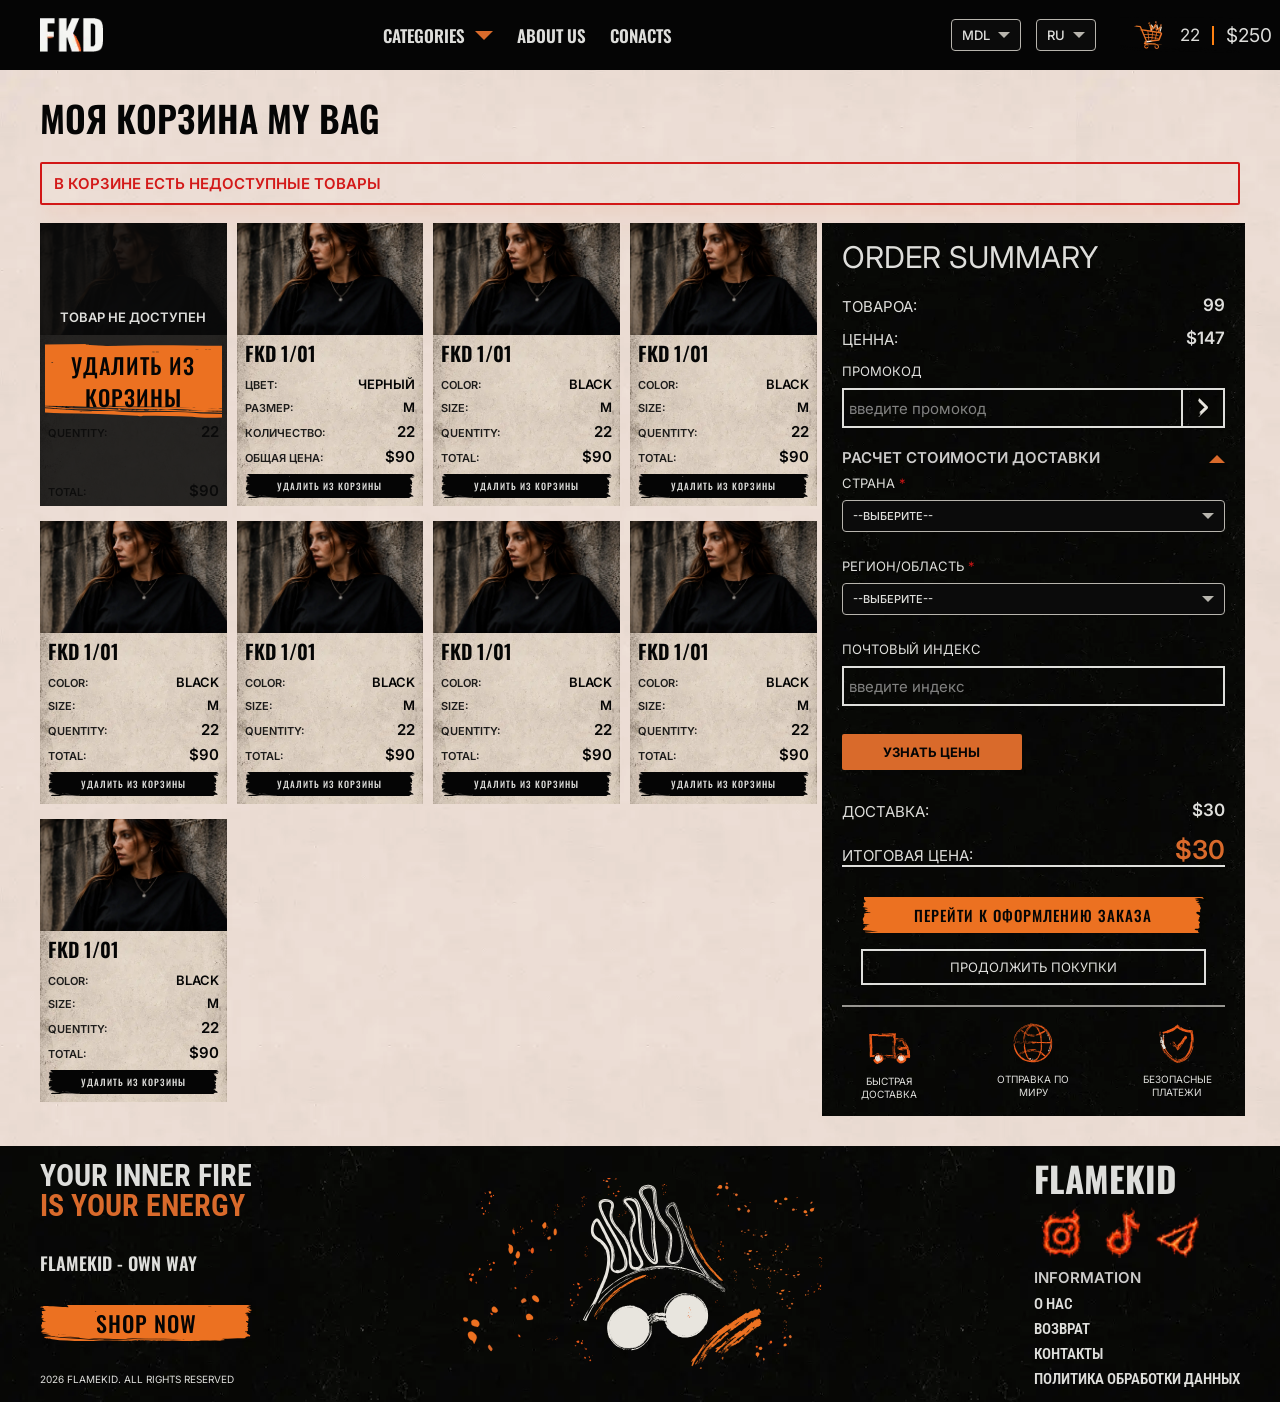
==== commit c3cedb6d: "Add files via upload" ====
--- a/bag.html
+++ b/bag.html
@@ -45,7 +45,7 @@
 	</style>
 
 
-	<link rel="stylesheet" href="css/style.min.css?_v=20261023004917">
+	<link rel="stylesheet" href="css/style.min.css?_v=20261028000635">
 	<link rel="shortcut icon" href="favicon.ico">
 	<!-- <meta name="robots" content="noindex, nofollow"> -->
 	<meta name="viewport" content="width=device-width, initial-scale=1.0">
@@ -421,7 +421,7 @@
 								<div class="column-right__shiping shiping">
 									<div data-spollers class="shiping__spollers spollers">
 										<div class="spollers__item">
-											<button type="button" data-spoller class="spollers__title">Расчет стоимости доставки</button>
+											<button type="button" data-spoller class="spollers__title _spoller-active">Расчет стоимости доставки</button>
 											<form data-dev data-popup-message="#modal-shipping" autocomplete="off" class="spollers__body form-shipping">
 												<div class="form-shipping__item form-shipping__item_country">
 													<label for="input-country" class="form-shipping__label">страна <span>*</span></label>
@@ -464,7 +464,7 @@
 									<div class="price-order__title">итоговая цена</div>
 									<div class="price-order__price price-order__price_big-price">$30</div>
 								</div>
-								<button type="submit" class="column-right__checkout btn-bay btn-bay_orange">перейти к оформлению заказа</button>
+								<a href="checkout.html" class="column-right__checkout btn-bay btn-bay_orange">перейти к оформлению заказа</a>
 								<a href="#" class="column-right__continue-shop">продолжить покупки</a>
 								<div class="column-right__icons-row row-icons-product">
 									<div class="row-icons-product__card">
@@ -523,6 +523,7 @@
 									<li class="spollers__items"><a href="#" class="spollers__link">о нас</a></li>
 									<li class="spollers__items"><a href="return.html" class="spollers__link">возврат</a></li>
 									<li class="spollers__items"><a href="#" class="spollers__link">контакты</a></li>
+									<li class="spollers__items"><a href="information.html" class="spollers__link">политика обработки данных</a></li>
 								</ul>
 							</div>
 						</div>
@@ -551,7 +552,7 @@
 			</form>
 		</div>
 	</div>
-	<script src="js/app.min.js?_v=20261023004917"></script>
+	<script src="js/app.min.js?_v=20261028000635"></script>
 </body>
 
 </html>
--- a/css/style.min.css
+++ b/css/style.min.css
@@ -1 +1 @@
-@import url(https://fonts.googleapis.com/css?family=Roboto+Condensed:300,regular,500,600,700,800&display=swap);@import url(https://fonts.googleapis.com/css?family=Oswald:500,600,700&display=swap);@import url(https://fonts.googleapis.com/css?family=Inter:regular,600,700&display=swap);[class*=_icon-]:before{font-family:icons;font-style:normal;font-weight:400;font-variant:normal;text-transform:none;line-height:1;-webkit-font-smoothing:antialiased;-moz-osx-font-smoothing:grayscale}[class*=_icon-]:before{display:block}*{padding:0;margin:0;border:0}*,:after,:before{-webkit-box-sizing:border-box;box-sizing:border-box}body,html{height:100%;min-width:320px}body{color:rgba(245,245,242,.9058823529);line-height:1;font-family:Inter;font-size:.9375rem;-ms-text-size-adjust:100%;-moz-text-size-adjust:100%;-webkit-text-size-adjust:100%;-webkit-font-smoothing:antialiased;-moz-osx-font-smoothing:grayscale}button,input,textarea{font-family:Inter;font-size:inherit}button{cursor:pointer;color:inherit;background-color:inherit}a{color:inherit}a:link,a:visited{text-decoration:none}a:hover{text-decoration:none}ul li{list-style:none}img{vertical-align:top}h1,h2,h3,h4,h5,h6{font-weight:inherit;font-size:inherit}.no-scrolling body{overflow:hidden;-ms-touch-action:none;touch-action:none}.loaded body .preloader{display:none}.lock body{overflow:hidden;-ms-touch-action:none;touch-action:none}.wrapper{min-height:100%;display:-webkit-box;display:-ms-flexbox;display:flex;-webkit-box-orient:vertical;-webkit-box-direction:normal;-ms-flex-direction:column;flex-direction:column;overflow:hidden}.wrapper>main{-webkit-box-flex:1;-ms-flex:1 1 auto;flex:1 1 auto}.wrapper>*{min-width:0}[class*=__container]{max-width:75rem;-webkit-box-sizing:content-box;box-sizing:content-box;margin:0 auto;padding:0 .9375rem}.select{position:relative}.select__body{position:relative}.select__title{color:rgba(245,245,242,.9058823529);text-align:left;font-size:.8125rem;font-weight:500;text-transform:uppercase;border:.09375rem solid #b8b5ae;border-radius:.25rem;background-color:#0b0b0b;cursor:pointer;width:100%}.select__value{display:-webkit-box;display:-ms-flexbox;display:flex;-webkit-box-align:center;-ms-flex-align:center;align-items:center;-webkit-box-pack:justify;-ms-flex-pack:justify;justify-content:space-between;-webkit-column-gap:.5rem;-moz-column-gap:.5rem;column-gap:.5rem;height:1.875rem;padding:0 .625rem}.select__value:after{content:"";-webkit-box-flex:0;-ms-flex:0 0 .625rem;flex:0 0 .625rem;-webkit-transition:all .3s ease 0s;transition:all .3s ease 0s;display:-webkit-box;display:-ms-flexbox;display:flex;-webkit-box-pack:center;-ms-flex-pack:center;justify-content:center;-webkit-box-align:center;-ms-flex-align:center;align-items:center;border-left:.375rem solid transparent;border-right:.375rem solid transparent;border-top:.375rem solid #b8b5ae}._select-open .select__value:after{-webkit-transform:rotate(-180deg);-ms-transform:rotate(-180deg);transform:rotate(-180deg);border-top:.375rem solid #d96a2b}.select__text{-webkit-box-flex:1;-ms-flex:1 1 auto;flex:1 1 auto}.select__input{width:100%;background-color:rgba(0,0,0,0);height:100%}.select__options{color:rgba(245,245,242,.9058823529);position:absolute;top:1.8125rem;border-radius:0 0 .25rem .25rem;min-width:100%;left:0;background-color:#0b0b0b;border-top:0;border:.09375rem solid #b8b5ae;border-top:0;padding:.25rem 0 .3125rem 0}.select__scroll{overflow-y:auto;overflow-x:hidden;max-height:200px}.select__option{width:100%;display:block;text-align:left;cursor:pointer;padding:.3125rem .625rem;color:inherit;font-size:.8125rem;font-weight:500;text-transform:uppercase}.select__option._select-selected{background-color:#eee}.select__row{display:-webkit-inline-box;display:-ms-inline-flexbox;display:inline-flex;-webkit-box-align:center;-ms-flex-align:center;align-items:center}.select._select-open{z-index:5}._select-tag{cursor:pointer}body::after{content:"";background-color:rgba(0,0,0,.7);position:fixed;width:100%;height:100%;top:0;left:0;opacity:0;-webkit-transition:opacity .4s ease 0s;transition:opacity .4s ease 0s;pointer-events:none;z-index:149}body.popup-show::after{opacity:1}.popup{position:fixed;top:0;left:0;bottom:0;right:0;padding:30px 10px;-webkit-transition:visibility .8s ease 0s;transition:visibility .8s ease 0s;visibility:hidden;pointer-events:none}.popup_show{z-index:150;visibility:visible;overflow:auto;pointer-events:auto}.popup_show .popup__content{visibility:visible;-webkit-transform:scale(1);-ms-transform:scale(1);transform:scale(1)}.popup__wrapper{display:-webkit-box;display:-ms-flexbox;display:flex;-webkit-box-align:center;-ms-flex-align:center;align-items:center;min-height:100%;width:100%;-webkit-box-pack:center;-ms-flex-pack:center;justify-content:center}.no-webp .popup__content{background:url(../img/background/big-bg.jpg) center/contain repeat}.popup__content{position:relative;visibility:hidden;-webkit-transform:scale(0);-ms-transform:scale(0);transform:scale(0);-webkit-transition:-webkit-transform .3s ease 0s;transition:-webkit-transform .3s ease 0s;transition:transform .3s ease 0s;transition:transform .3s ease 0s,-webkit-transform .3s ease 0s;background-color:#eee;padding:20px;width:100%;max-width:900px;border-radius:10px}.lock .popup__content{visibility:visible}.popup-close-btn{position:absolute;width:25px;height:25px;top:20px;right:20px}.popup-close-btn::after,.popup-close-btn::before{content:"";position:absolute;display:block;width:100%;height:3px;background-color:#050505;-webkit-transition:background-color .2s ease;transition:background-color .2s ease}.popup-close-btn::before{-webkit-transform:rotate(-45deg);-ms-transform:rotate(-45deg);transform:rotate(-45deg)}.popup-close-btn::after{-webkit-transform:rotate(45deg);-ms-transform:rotate(45deg);transform:rotate(45deg)}.content-popup{display:-webkit-box;display:-ms-flexbox;display:flex;-webkit-box-orient:vertical;-webkit-box-direction:normal;-ms-flex-direction:column;flex-direction:column;-webkit-box-align:center;-ms-flex-align:center;align-items:center;width:100%;max-width:400px}.content-popup__decor{position:relative;width:80px;height:80px;margin-bottom:18px;background:url(../img/icons/check-flame.svg) center/contain no-repeat}.content-popup__decor::before{content:"";position:absolute;top:55%;left:39%;width:25px;height:25px;-webkit-transform:scale(0);-ms-transform:scale(0);transform:scale(0);background:url(../img/icons/check-green.svg) 0 0 no-repeat}@-webkit-keyframes check-anim{0%{-webkit-transform:scale(0);transform:scale(0);opacity:0}60%{-webkit-transform:scale(1.15);transform:scale(1.15);opacity:1}100%{-webkit-transform:scale(1);transform:scale(1);opacity:1}}@keyframes check-anim{0%{-webkit-transform:scale(0);transform:scale(0);opacity:0}60%{-webkit-transform:scale(1.15);transform:scale(1.15);opacity:1}100%{-webkit-transform:scale(1);transform:scale(1);opacity:1}}.popup_show .content-popup__decor::before{-webkit-animation:check-anim .8s ease .5s forwards;animation:check-anim .8s ease .5s forwards}.content-popup__title{font-family:Oswald;font-size:26px;font-weight:600;color:#050505;text-transform:uppercase;line-height:1.3;text-align:center;margin-bottom:35px}.content-popup__btn-open-bag{width:50%;margin-bottom:18px}#popup-add-bag .content-popup__btn-buy{width:50%;background:url(../img/icons/hover-orange.svg) center/cover no-repeat;color:#050505}#modal-shipping .content-popup{-webkit-box-align:start;-ms-flex-align:start;align-items:flex-start;width:100%;max-width:700px;text-transform:uppercase}#modal-shipping .content-popup__title{font-size:1.125rem;margin-bottom:1rem}#modal-shipping .content-popup__subtitle{max-width:80%;color:#0b0b0b;font-size:.875rem;font-weight:500;line-height:1.3;margin-bottom:2rem}#modal-shipping .content-popup__btn-shiping{-ms-flex-item-align:end;align-self:flex-end}#modal-shipping .content-popup__btn-shiping{width:260px}#modal-shipping .content-popup p{font-family:Oswald;font-size:.875rem;font-weight:600;color:#050505;margin-bottom:.625rem}#modal-shipping .popup-close-btn{top:1.0625rem}.form-check{display:-webkit-box;display:-ms-flexbox;display:flex;-webkit-box-align:start;-ms-flex-align:start;align-items:flex-start;-webkit-column-gap:.625rem;-moz-column-gap:.625rem;column-gap:.625rem;margin-bottom:1.625rem}.form-check label{color:#0b0b0b;font-size:.875rem;font-weight:500;line-height:1.3}.form-check input{width:1.125rem;height:1.125rem;accent-color:#d96a2b}.tabs__navigation{display:-webkit-box;display:-ms-flexbox;display:flex}.tabs__title{font-size:1.125rem;text-transform:uppercase;font-family:Oswald;font-weight:600;padding:.625rem .9375rem;border-radius:.125rem}._tab-spoller .tabs__title{display:-webkit-box;display:-ms-flexbox;display:flex;-webkit-box-align:center;-ms-flex-align:center;align-items:center;-webkit-box-pack:justify;-ms-flex-pack:justify;justify-content:space-between;-webkit-column-gap:.625rem;-moz-column-gap:.625rem;column-gap:.625rem;font-size:1.0625rem;text-align:left;background-color:#0b0b0b;color:rgba(245,245,242,.9058823529);padding:.625rem;margin-bottom:.75rem}._tab-spoller .tabs__title::after{content:"";-webkit-box-flex:0;-ms-flex:0 0 .625rem;flex:0 0 .625rem;height:.625rem;border-left:.5rem solid transparent;border-right:.5rem solid transparent;border-top:.5rem solid #d96a2b;-webkit-transition:-webkit-transform .2s ease;transition:-webkit-transform .2s ease;transition:transform .2s ease;transition:transform .2s ease,-webkit-transform .2s ease}._tab-spoller .tabs__title._tab-active{color:rgba(245,245,242,.9058823529)}._tab-spoller .tabs__title._tab-active::after{-webkit-transform:rotate(-180deg);-ms-transform:rotate(-180deg);transform:rotate(-180deg)}.tabs__title._tab-active{background-color:#0b0b0b;color:#d96a2b}._tab-spoller .tabs__content{display:-webkit-box;display:-ms-flexbox;display:flex;-webkit-box-orient:vertical;-webkit-box-direction:normal;-ms-flex-direction:column;flex-direction:column}.tabs__body{padding:.9375rem;background-color:rgba(11,11,11,.0509803922)}[class*=-ibg]{position:relative}[class*=-ibg] img{position:absolute;width:100%;height:100%;top:0;left:0;-o-object-fit:cover;object-fit:cover}[class*=-ibg_contain] img{-o-object-fit:contain;object-fit:contain}.link-view-all{position:relative;min-height:2.0625rem;display:-webkit-inline-box;display:-ms-inline-flexbox;display:inline-flex;-webkit-box-align:center;-ms-flex-align:center;align-items:center;-webkit-box-pack:center;-ms-flex-pack:center;justify-content:center;-webkit-box-flex:0;-ms-flex:0 0 9.375rem;flex:0 0 9.375rem;padding:.5rem;font-family:"Roboto Condensed"}.link-view-all{font-weight:500;text-align:center;text-transform:uppercase;letter-spacing:.125rem;overflow:hidden;background:url(../img/icons/hover-black.svg) center/cover no-repeat;-webkit-transition:color .3s ease-in;transition:color .3s ease-in}.link-view-all::before{content:"";position:absolute;top:-1.5625rem;left:-4.375rem;width:1.875rem;height:6.25rem;opacity:.5;-webkit-transform:rotate(35deg);-ms-transform:rotate(35deg);transform:rotate(35deg);background-color:#d96a2b;-webkit-transition:left .6s cubic-bezier(.19,1,.22,1);transition:left .6s cubic-bezier(.19,1,.22,1)}.caption{font-family:Oswald}.caption{font-weight:600;text-transform:uppercase;color:#050505}.card-title{font-family:Oswald;font-size:1.625rem;font-weight:500;color:#050505;text-transform:uppercase}.row-top{display:-webkit-box;display:-ms-flexbox;display:flex;-webkit-box-align:start;-ms-flex-align:start;align-items:flex-start;-webkit-box-pack:justify;-ms-flex-pack:justify;justify-content:space-between;-webkit-column-gap:.9375rem;-moz-column-gap:.9375rem;column-gap:.9375rem}.card-ibg{padding-bottom:100%;border-radius:.25rem;overflow:hidden;text-align:center}.card-ibg img:not(._lazy-loaded){-webkit-filter:blur(5px);filter:blur(5px)}.card-ibg img{-webkit-filter:blur(0);filter:blur(0);-webkit-transition:-webkit-filter .4s ease-in-out;transition:-webkit-filter .4s ease-in-out;transition:filter .4s ease-in-out;transition:filter .4s ease-in-out,-webkit-filter .4s ease-in-out}.card-price{font-family:"Roboto Condensed"}.card-price{font-weight:700;color:#050505;text-transform:uppercase}.price{display:-webkit-box;display:-ms-flexbox;display:flex;-webkit-box-align:center;-ms-flex-align:center;align-items:center;-webkit-column-gap:1.5625rem;-moz-column-gap:1.5625rem;column-gap:1.5625rem;font-family:"Roboto Condensed";font-weight:700;text-transform:uppercase}.price__new{color:rgba(245,245,242,.9058823529)}.price__old{text-decoration:line-through;color:rgba(245,245,242,.6392156863)}.btn-bay{position:relative;display:-webkit-box;display:-ms-flexbox;display:flex;-webkit-box-align:center;-ms-flex-align:center;align-items:center;-webkit-box-pack:center;-ms-flex-pack:center;justify-content:center;min-height:2.25rem;padding:.3125rem;font-family:Oswald;font-size:.8125rem;font-weight:500;text-transform:uppercase;letter-spacing:.0625rem;text-align:center;overflow:hidden;background:url(../img/icons/hover-black.svg) center/cover no-repeat;-webkit-transition:color .3s ease,-webkit-transform .1s ease;transition:color .3s ease,-webkit-transform .1s ease;transition:color .3s ease,transform .1s ease;transition:color .3s ease,transform .1s ease,-webkit-transform .1s ease}.btn-bay::before{content:"";position:absolute;top:-4.6875rem;left:-4.6875rem;width:3.125rem;height:9.6875rem;opacity:.5;-webkit-transform:rotate(35deg);-ms-transform:rotate(35deg);transform:rotate(35deg);background-color:#d96a2b;-webkit-transition:left .3s cubic-bezier(.19,1,.22,1);transition:left .3s cubic-bezier(.19,1,.22,1)}.btn-bay:active{-webkit-transform:scale(1.01);-ms-transform:scale(1.01);transform:scale(1.01)}.btn-bay_orange{color:#050505;background:url(../img/icons/hover-orange.svg) center/cover no-repeat}.product-card{position:relative;border-radius:.25rem}.no-webp .product-card__body{background:url(../img/background/bg-card2.jpg) 0 0/contain repeat}.product-card__body{position:relative;display:-webkit-box;display:-ms-flexbox;display:flex;-webkit-box-orient:vertical;-webkit-box-direction:normal;-ms-flex-direction:column;flex-direction:column;height:100%;padding-bottom:.625rem}.product-card__body::before{content:"";position:absolute;top:0;left:0;width:100%;height:100%}.product-card__img-link{margin-bottom:.25rem}.info-product{z-index:20;-webkit-box-flex:1;-ms-flex:1 1 auto;flex:1 1 auto;display:-webkit-box;display:-ms-flexbox;display:flex;-webkit-box-orient:vertical;-webkit-box-direction:normal;-ms-flex-direction:column;flex-direction:column;padding-top:0;padding-bottom:0}.info-product__top-row{display:-webkit-box;display:-ms-flexbox;display:flex;-webkit-box-pack:justify;-ms-flex-pack:justify;justify-content:space-between;-webkit-box-align:center;-ms-flex-align:center;align-items:center;-ms-flex-wrap:wrap;flex-wrap:wrap;gap:.75rem;margin-bottom:.75rem}.info-product__title{-webkit-box-flex:1;-ms-flex:1 1 45%;flex:1 1 45%}.info-product__sub-title{-webkit-box-flex:1;-ms-flex:1 1 auto;flex:1 1 auto;font-size:.8125rem;font-weight:600;line-height:1.2;color:#0b0b0b;text-transform:uppercase;margin-bottom:.75rem}.info-product__bottom .info-product__rating{margin-bottom:1rem}.row-price{display:-webkit-box;display:-ms-flexbox;display:flex;-webkit-box-align:center;-ms-flex-align:center;align-items:center;-webkit-column-gap:.625rem;-moz-column-gap:.625rem;column-gap:.625rem}.row-price__old{color:#050505;text-decoration:line-through;font-weight:600}.show-rating{display:-webkit-box;display:-ms-flexbox;display:flex;-webkit-box-align:end;-ms-flex-align:end;align-items:end;-webkit-column-gap:.5rem;-moz-column-gap:.5rem;column-gap:.5rem}.show-rating__items{display:-webkit-box;display:-ms-flexbox;display:flex;-webkit-box-align:center;-ms-flex-align:center;align-items:center;-webkit-column-gap:.0625rem;-moz-column-gap:.0625rem;column-gap:.0625rem}.show-rating__item-fire{position:relative;-webkit-box-flex:0;-ms-flex-positive:0;flex-grow:0;-ms-flex-negative:0;flex-shrink:0}.show-rating__item-fire::before{content:"";position:absolute;top:0;left:0;width:100%;height:100%;background:url(../img/icons/flame.svg) center no-repeat}.show-rating__item-fire_empty::before{content:"";position:absolute;top:0;left:0;width:100%;height:100%;background:url(../img/icons/flame-empty.svg) center no-repeat}.show-rating__quentity{color:#0b0b0b}.show-rating__quentity_white{color:rgba(245,245,242,.9058823529)}.btn-swiper-arrow{position:relative;width:1.375rem;height:1.375rem}.btn-swiper-arrow::before{content:"";position:absolute;top:0;left:0;width:100%;height:100%;-webkit-transition:-webkit-transform .1s ease;transition:-webkit-transform .1s ease;transition:transform .1s ease;transition:transform .1s ease,-webkit-transform .1s ease;cursor:pointer}.btn-swiper-arrow:active::before{-webkit-transform:scale(.8);-ms-transform:scale(.8);transform:scale(.8)}.control-swiper{display:-webkit-box;display:-ms-flexbox;display:flex;-webkit-box-align:center;-ms-flex-align:center;align-items:center;-webkit-box-pack:center;-ms-flex-pack:center;justify-content:center;gap:50px}.control-swiper__btn-prev::before{background:url(../img/icons/btn-prev.svg) center no-repeat}.control-swiper__btn-next::before{background:url(../img/icons/btn-next.svg) center no-repeat}.control-swiper__pagination{display:-webkit-box;display:-ms-flexbox;display:flex;-webkit-box-align:center;-ms-flex-align:center;align-items:center;gap:.3125rem}.swiper-pagination-bullet{position:relative;-webkit-box-flex:0;-ms-flex:0 0 .625rem;flex:0 0 .625rem;height:.625rem}.swiper-pagination-bullet::before{content:"";position:absolute;top:0;left:0;width:100%;height:100%;opacity:.5;background:url(../img/icons/bullet.svg) center no-repeat;-webkit-transition:opacity .2s ease;transition:opacity .2s ease;cursor:pointer}.swiper-pagination-bullet-active::before{opacity:1}.btn-grey-arrow{position:absolute;width:2.1875rem;height:2.1875rem;cursor:pointer}.btn-grey-arrow_next{top:50%;right:0;-webkit-transform:translateY(-50%);-ms-transform:translateY(-50%);transform:translateY(-50%);background:url(../img/icons/btn-next.-grey.svg) center no-repeat}.btn-grey-arrow_prev{top:50%;left:0;-webkit-transform:translateY(-50%);-ms-transform:translateY(-50%);transform:translateY(-50%);background:url(../img/icons/btn-prev-grey.svg) center no-repeat}.btn-grey-arrow.swiper-button-disabled{opacity:.5}.breadcrumbs__list{display:-webkit-box;display:-ms-flexbox;display:flex;-webkit-box-align:center;-ms-flex-align:center;align-items:center;font-family:"Roboto Condensed"}.breadcrumbs__list{font-weight:600;text-transform:uppercase}.breadcrumbs__list_black-color{color:#050505}.breadcrumbs__list_white-color{color:rgba(245,245,242,.9058823529)}.breadcrumbs__list>:not(:last-child)::after{content:"/";font-weight:600;margin:0 .375rem}.breadcrumbs__item{display:-webkit-box;display:-ms-flexbox;display:flex;-webkit-box-align:center;-ms-flex-align:center;align-items:center}.breadcrumbs__link{position:relative;display:inline-block;overflow:hidden}.breadcrumbs__link_active{color:#d96a2b;font-weight:500}.breadcrumbs__link::before{content:"";position:absolute;bottom:0;left:-100%;width:100%;height:.09375rem;background-color:#ff8111;-webkit-transition:left .2s ease;transition:left .2s ease}.choose-size{position:relative;-webkit-box-flex:0;-ms-flex:0 0 2.8125rem;flex:0 0 2.8125rem;height:1.75rem;line-height:normal}.choose-size._no-size::before{content:"";position:absolute;top:50%;left:0;width:100%;height:.125rem;background-color:rgba(210,21,21,.9843137255);-webkit-transform:translateY(-50%) rotate(-45deg);-ms-transform:translateY(-50%) rotate(-45deg);transform:translateY(-50%) rotate(-45deg)}.choose-size._form-focus .info-size__label{border-color:#d96a2b}.choose-size__input{position:absolute;top:50%;left:50%;-webkit-transform:translate(-50%,-50%);-ms-transform:translate(-50%,-50%);transform:translate(-50%,-50%);opacity:0}.choose-size__input:checked+.choose-size__label{border-color:#d96a2b;color:#d96a2b}.choose-size__label{position:absolute;top:0;left:0;width:100%;height:100%;display:-webkit-box;display:-ms-flexbox;display:flex;-webkit-box-align:center;-ms-flex-align:center;align-items:center;-webkit-box-pack:center;-ms-flex-pack:center;justify-content:center;border:.125rem solid rgba(232,229,222,.6392156863);border-radius:.125rem;-webkit-transition:all .2s ease;transition:all .2s ease;font-weight:600}.banner-promo{position:relative;width:100%;margin-top:3.75rem}.banner-promo__img-ibg{display:block;width:100%;padding-bottom:190%}.title-label{font-family:"Roboto Condensed";font-size:.875rem;font-weight:600;text-transform:uppercase;color:#050505;margin-bottom:.625rem}.title-label_big{margin-bottom:1rem}.title-label span{color:rgba(210,21,21,.984)}.form-fkd__wrapper-input{position:relative;margin-bottom:1.25rem}.form-fkd__input{width:100%;min-height:2.75rem;padding:.3125rem .625rem;outline:0;border-radius:.25rem;border:.125rem solid #050505;background-color:rgba(0,0,0,0)}.form-fkd__input_textarea{min-height:7.5rem;resize:none}.form-fkd__input._form-error{border:.125rem solid rgba(210,21,21,.984);-webkit-box-shadow:0 80px 80px -20px rgba(255,90,48,.08),0 30px 24px -10px rgba(255,90,48,.05),0 12px 10px -6px rgba(255,90,48,.04),0 4px 4px -4px rgba(30,33,44,.03);box-shadow:0 80px 80px -20px rgba(255,90,48,.08),0 30px 24px -10px rgba(255,90,48,.05),0 12px 10px -6px rgba(255,90,48,.04),0 4px 4px -4px rgba(30,33,44,.03)}.form-fkd__input._form-focus{outline:0;border:.125rem solid #d96a2b}.form-fkd__btn{width:15rem;min-height:2.8125rem}.group-radio>:not(:last-child){margin-bottom:.625rem}.group-radio__item{display:-webkit-box;display:-ms-flexbox;display:flex;-webkit-box-align:center;-ms-flex-align:center;align-items:center;-webkit-column-gap:.625rem;-moz-column-gap:.625rem;column-gap:.625rem}.group-radio__item_use{margin-bottom:.625rem}.group-radio__input{width:1.125rem;height:1.125rem;accent-color:#d96a2b}.group-radio__label{margin-bottom:0}.form__error{position:absolute;left:0;bottom:-.875rem;font-size:.6875rem;color:rgba(210,21,21,.984)}.right-block{-webkit-box-flex:0;-ms-flex:0 0 35%;flex:0 0 35%}.right-block__img-ibg{width:100%;padding-bottom:108%}.promo-label{position:absolute;top:.9375rem;left:1.25rem;width:3.4375rem;min-height:1.625rem;display:none;-webkit-box-align:center;-ms-flex-align:center;align-items:center;-webkit-box-pack:center;-ms-flex-pack:center;justify-content:center;padding:.3125rem;text-align:center;border-radius:.25rem;background-color:#20c120;opacity:.9}.promo-label__txt{font-family:Oswald;line-height:1;letter-spacing:1.1px;color:#f5f5f2}._promo-active .promo-label{display:block}.header{position:absolute;top:0;left:0;width:100%;z-index:100}.header_black{background-color:#050505;position:static}.row-header{display:-webkit-box;display:-ms-flexbox;display:flex;-webkit-box-align:center;-ms-flex-align:center;align-items:center}.row-header{padding:.6875rem 0}.row-header__logo{position:relative;z-index:15;-webkit-box-flex:0;-ms-flex:0 0 3.75rem;flex:0 0 3.75rem;height:2.125rem}.row-header__logo img{min-width:100%;height:100%}.menu{-webkit-box-flex:1;-ms-flex:1 1 auto;flex:1 1 auto;display:-webkit-box;display:-ms-flexbox;display:flex;-webkit-box-align:center;-ms-flex-align:center;align-items:center;-webkit-box-pack:center;-ms-flex-pack:center;justify-content:center}.menu__list{display:-webkit-box;display:-ms-flexbox;display:flex;-ms-flex-wrap:wrap;flex-wrap:wrap;-webkit-box-pack:center;-ms-flex-pack:center;justify-content:center}.menu__item{position:relative;z-index:5;padding:0 .75rem;min-height:1.75rem;display:-webkit-box;display:-ms-flexbox;display:flex;-webkit-box-align:center;-ms-flex-align:center;align-items:center;-webkit-box-pack:center;-ms-flex-pack:center;justify-content:center;font-family:Oswald}.menu__item{font-weight:600;text-transform:uppercase}.menu__item::before{content:"";position:absolute;z-index:-1;top:0;left:0;width:100%;height:100%;-webkit-transform:scale3d(0,1,1);transform:scale3d(0,1,1);-webkit-transform-origin:center left;-ms-transform-origin:center left;transform-origin:center left;background:url(../img/icons/hover-orange.svg) center/cover no-repeat;-webkit-transition:-webkit-transform .2s ease-in;transition:-webkit-transform .2s ease-in;transition:transform .2s ease-in;transition:transform .2s ease-in,-webkit-transform .2s ease-in}.menu__item_sub-item{-webkit-box-pack:start;-ms-flex-pack:start;justify-content:flex-start;background-color:#050505;-webkit-transition:color .2s ease;transition:color .2s ease;padding-top:.625rem;padding-bottom:.625rem}.menu__link{-ms-flex-preferred-size:100%;flex-basis:100%}.menu__sub-menu{position:absolute;top:1.375rem;left:0;z-index:1;min-width:9.375rem;visibility:hidden;opacity:0;padding-top:.9375rem;-webkit-transition:opacity .5s ease;transition:opacity .5s ease}.menu__sub-menu._sub-menu-open{visibility:visible;opacity:1}.block-info-header{position:relative;z-index:5;display:-webkit-box;display:-ms-flexbox;display:flex;-webkit-box-align:center;-ms-flex-align:center;align-items:center;-webkit-box-pack:center;-ms-flex-pack:center;justify-content:center}.block-info-header__custom-select{display:-webkit-box;display:-ms-flexbox;display:flex;-webkit-box-align:center;-ms-flex-align:center;align-items:center;-webkit-column-gap:.9375rem;-moz-column-gap:.9375rem;column-gap:.9375rem}.bag{display:-webkit-box;display:-ms-flexbox;display:flex;-webkit-box-align:center;-ms-flex-align:center;align-items:center;-webkit-column-gap:.75rem;-moz-column-gap:.75rem;column-gap:.75rem;padding:.1875rem .5rem;background:url(../img/icons/hover-black.svg) center/cover no-repeat}.no-webp .bag::before{background:url(../img/icons/cart.png) center/contain no-repeat}.bag::before{content:"";-webkit-box-flex:0;-ms-flex:0 0 2.5rem;flex:0 0 2.5rem;height:1.875rem;-webkit-transition:-webkit-transform .1s ease-in;transition:-webkit-transform .1s ease-in;transition:transform .1s ease-in;transition:transform .1s ease-in,-webkit-transform .1s ease-in}.bag__quentity{font-size:1.0625rem}.bag__value-price{display:-webkit-box;display:-ms-flexbox;display:flex;-webkit-column-gap:.75rem;-moz-column-gap:.75rem;column-gap:.75rem;font-size:1.1875rem}.bag__value-price::before{content:"";width:.125rem;background-color:#ff8111}.header .menu__item_categories{-webkit-column-gap:.625rem;-moz-column-gap:.625rem;column-gap:.625rem}.arrow-button{display:none;border-left:.5625rem solid transparent;border-right:.5625rem solid transparent;border-top:.5625rem solid #d96a2b;-webkit-transition:all .3s ease;transition:all .3s ease;-webkit-transition:-webkit-transform .2s ease;transition:-webkit-transform .2s ease;transition:transform .2s ease;transition:transform .2s ease,-webkit-transform .2s ease}.arrow-button._btn-visible{display:block}.arrow-button._btn-rotate{-webkit-transform:rotate(-180deg);-ms-transform:rotate(-180deg);transform:rotate(-180deg)}.arrow-button:focus{outline:0}.menu-text{display:none}.no-webp .footer{background:url(../img/background/bg-abour-product.jpg) center repeat}.footer{position:relative;padding:.9375rem 0}.footer__row{display:-webkit-box;display:-ms-flexbox;display:flex;-webkit-box-pack:justify;-ms-flex-pack:justify;justify-content:space-between;-webkit-column-gap:.9375rem;-moz-column-gap:.9375rem;column-gap:.9375rem}.footer__item-img{-webkit-box-flex:0;-ms-flex:0 1 30%;flex:0 1 30%;display:-webkit-box;display:-ms-flexbox;display:flex;-webkit-box-align:center;-ms-flex-align:center;align-items:center;-webkit-box-pack:center;-ms-flex-pack:center;justify-content:center}.footer__wrapper-decor-ibg{width:100%;padding-bottom:53%}.left-item-footer{display:-webkit-box;display:-ms-flexbox;display:flex;-webkit-box-orient:vertical;-webkit-box-direction:normal;-ms-flex-direction:column;flex-direction:column;-webkit-box-pack:justify;-ms-flex-pack:justify;justify-content:space-between;row-gap:.625rem}.left-item-footer__big-txt{font-family:"Roboto Condensed"}.left-item-footer__big-txt{font-weight:700;text-transform:uppercase}.left-item-footer__big-txt span{color:#d96a2b}.left-item-footer__small-txt{font-family:Oswald}.left-item-footer__small-txt{font-weight:600;text-transform:uppercase}.left-item-footer__copyright{text-transform:uppercase;line-height:1.3}.right-item{display:-webkit-box;display:-ms-flexbox;display:flex;-webkit-box-orient:vertical;-webkit-box-direction:normal;-ms-flex-direction:column;flex-direction:column;-webkit-box-pack:justify;-ms-flex-pack:justify;justify-content:space-between;row-gap:.625rem}.right-item__logo{font-family:Oswald}.right-item__logo{font-weight:700;text-transform:uppercase;display:inline-block;-ms-flex-item-align:start;align-self:flex-start}.right-item__spollers{font-family:"Roboto Condensed";font-weight:600;text-transform:uppercase}.right-item__spollers .spollers__body>:not(:last-child){margin-bottom:.625rem}.media-social{width:100%;display:-webkit-box;display:-ms-flexbox;display:flex;-webkit-box-align:end;-ms-flex-align:end;align-items:flex-end;-webkit-column-gap:.5rem;-moz-column-gap:.5rem;column-gap:.5rem}.media-social__link-ibg{-webkit-box-flex:0;-ms-flex:0 0 25%;flex:0 0 25%;padding-bottom:25%;-webkit-transition:-webkit-transform .2s ease-in;transition:-webkit-transform .2s ease-in;transition:transform .2s ease-in;transition:transform .2s ease-in,-webkit-transform .2s ease-in}.spollers__title{font-weight:600;text-transform:uppercase;color:#cccbca;margin-bottom:.625rem}.spollers__link{-webkit-transition:color .2s ease;transition:color .2s ease}.spollers__link:hover{color:#ff8111}.page__hero{padding-bottom:.625rem}.no-webp .page__product-new{background:url(../img/background/big-bg.jpg) 0 0/contain repeat}.no-webp .hero-page{background:url(../img/banner-home/bgcfkd4.jpg) center/cover no-repeat}.hero-page{position:relative}.hero-page::before{content:"";position:absolute;top:0;left:0;z-index:2;width:100%;height:100%;background-color:rgba(91,149,91,.12)}.hero-page__img-man-ibg{position:absolute;bottom:0}.content-hero>:last-child{margin-bottom:0}.content-hero__logo-ibg{width:81.244%;padding-bottom:14%}.content-hero__title{position:absolute;width:1px;height:1px;margin:-1px;padding:0;overflow:hidden;clip:rect(0 0 0 0);border:0}.content-hero__bottom-row{position:relative;z-index:3;display:-webkit-box;display:-ms-flexbox;display:flex;-webkit-box-pack:justify;-ms-flex-pack:justify;justify-content:space-between;-webkit-box-align:center;-ms-flex-align:center;align-items:center;-webkit-column-gap:.875rem;-moz-column-gap:.875rem;column-gap:.875rem}.content-hero__crambs{font-family:"Roboto Condensed";font-weight:500}.content-hero__crambs{text-transform:uppercase;letter-spacing:.125rem}.content-hero p{font-weight:600;line-height:1.2;text-transform:uppercase;max-width:38%}.brush-text__svg{display:block;width:100%}.brush-text__title{letter-spacing:1px;fill:#fff}.brush-mask__stroke{stroke-dasharray:1000;stroke-dashoffset:1000;-webkit-animation:brush-loop 33s linear infinite;animation:brush-loop 33s linear infinite}@-webkit-keyframes brush-loop{0%{stroke-dashoffset:1000}12.121%{stroke-dashoffset:0}57.576%{stroke-dashoffset:0}69.697%{stroke-dashoffset:1000}100%{stroke-dashoffset:1000}}@keyframes brush-loop{0%{stroke-dashoffset:1000}12.121%{stroke-dashoffset:0}57.576%{stroke-dashoffset:0}69.697%{stroke-dashoffset:1000}100%{stroke-dashoffset:1000}}.no-webp .featured{background:url(../img/background/big-bg.jpg) 0 0/contain repeat}.featured__products{display:-webkit-box;display:-ms-flexbox;display:flex;-ms-flex-wrap:wrap;flex-wrap:wrap;row-gap:1.25rem;margin:0 -.625rem}.featured__product{-ms-flex-preferred-size:25%;flex-basis:25%;padding:0 .625rem}.no-webp .our-advantages{background:url(../img/background/bg-abour-product.jpg) 0 0 repeat}.our-advantages__row{display:-webkit-box;display:-ms-flexbox;display:flex;-webkit-box-pack:justify;-ms-flex-pack:justify;justify-content:space-between;-webkit-column-gap:.3125rem;-moz-column-gap:.3125rem;column-gap:.3125rem;row-gap:.8125rem}.our-advantages__item{position:relative;-ms-flex-preferred-size:30%;flex-basis:30%;display:-webkit-box;display:-ms-flexbox;display:flex;-webkit-column-gap:.8125rem;-moz-column-gap:.8125rem;column-gap:.8125rem}.our-advantages__decor{-webkit-box-flex:0;-ms-flex:0 0 .125rem;flex:0 0 .125rem;background-color:rgba(245,245,242,.9058823529)}.our-advantages__img{-webkit-box-flex:0;-ms-flex:0 0 17%;flex:0 0 17%;-ms-flex-item-align:start;align-self:flex-start}.our-advantages__img img{width:100%;max-width:4.8125rem}.our-advantages__body-info{text-transform:uppercase;line-height:1.4}.our-advantages__title{font-family:Oswald}.our-advantages__title{font-weight:400;color:#e8e5de}.no-webp .block-about-product{background:url(../img/background/big-bg.jpg) 0 0/contain repeat}.block-about-product__row{display:-webkit-box;display:-ms-flexbox;display:flex}.block-about-product__item-img-ibg{-webkit-box-flex:1;-ms-flex:1 0 50%;flex:1 0 50%;padding-bottom:32.9268%}.info-about-product{display:-webkit-box;display:-ms-flexbox;display:flex;-webkit-box-align:center;-ms-flex-align:center;align-items:center;-webkit-box-pack:center;-ms-flex-pack:center;justify-content:center;padding:.9375rem 0;background:url(../img/icons/animline3.gif) center/cover no-repeat}.info-about-product__body{max-width:70%}.info-about-product p{color:#0b0b0b;line-height:1.2}.info-about-product p{font-weight:500;text-transform:lowercase}.icons-row{display:-webkit-box;display:-ms-flexbox;display:flex;-webkit-box-align:center;-ms-flex-align:center;align-items:center;-ms-flex-wrap:wrap;flex-wrap:wrap;-webkit-column-gap:.3125rem;-moz-column-gap:.3125rem;column-gap:.3125rem}.icons-row__item{position:relative;-webkit-box-flex:0;-ms-flex:0 0 22%;flex:0 0 22%;padding-bottom:22%}.icons-row__item::before{content:"";position:absolute;top:0;left:0;width:100%;height:100%}.icons-row__item:nth-child(1)::before{background:url(../img/icons/painter-brush.svg) center/contain no-repeat}.icons-row__item:nth-child(3)::before{background:url(../img/icons/airbrushsvg.svg) center/contain no-repeat}.icons-row__item:nth-child(5)::before{background:url(../img/icons/tishirt.svg) center/contain no-repeat}.icons-row__decor{-webkit-box-flex:0;-ms-flex:0 0 12%;flex:0 0 12%;height:1.25rem;background:url(../img/icons/decor-brush-line.svg) center/cover no-repeat}.no-webp .slide-card__body{background:url(../img/background/bg-card2.jpg) 0 0/cover no-repeat}.slide-card__body{display:-webkit-box;display:-ms-flexbox;display:flex;-webkit-box-align:center;-ms-flex-align:center;align-items:center;-webkit-box-pack:justify;-ms-flex-pack:justify;justify-content:space-between;-webkit-column-gap:.625rem;-moz-column-gap:.625rem;column-gap:.625rem}.slide-card__img{width:55%;padding-bottom:55%}.slide-card__info{-webkit-box-flex:1;-ms-flex:1 1 auto;flex:1 1 auto;padding:.625rem .625rem .625rem 0}.slide-card__title{margin-bottom:.75rem}.slide-card__price{margin-bottom:1rem}.slide-card__bay-btn{width:100%}.page__breadcrumbs-product{padding:.9375rem 0 1.5rem 0;background-color:#0b0b0b}.page__product-order{padding-top:.625rem;padding-bottom:2.5rem}.no-webp .page__like-may{background:url(../img/background/big-bg.jpg) 0 0/contain repeat}.order-product{background-color:#0b0b0b}.left-item-photo{-webkit-box-flex:0;-ms-flex:0 0 45%;flex:0 0 45%;min-width:0}.left-item-photo__slider{position:relative}.big-photo-product{margin-bottom:.625rem}.big-photo-product__img-ibg{width:100%;padding-bottom:73%}.thumb-photo__swiper .swiper-slide-thumb-active{border:.125rem solid rgba(232,229,222,.6392156863)}.thumb-photo__img-ibg{padding-bottom:80%}.info-product-order{text-transform:uppercase;opacity:.8}.info-product-order__title{font-family:Oswald;font-weight:600;font-size:1.875rem;margin-bottom:1rem}.info-product-order__rating{margin-bottom:.875rem}.info-product-order__price{margin-bottom:.75rem}.info-product-order__description{max-width:75%;font-size:.875rem;line-height:1.3;margin-bottom:.875rem}.info-product-order__size{margin-bottom:1.25rem}.info-product-order__btns{display:-webkit-box;display:-ms-flexbox;display:flex}.info-product-order__btns{margin-bottom:1rem}.info-product-order__btn-add-bag{-webkit-box-flex:0;-ms-flex:0 1 40%;flex:0 1 40%;font-size:.9375rem}.info-product-order__icons-row{padding-top:.75rem}.info-size__top-row{margin-bottom:.75rem}.info-size__choose{display:-webkit-box;display:-ms-flexbox;display:flex;-webkit-box-align:center;-ms-flex-align:center;align-items:center;-ms-flex-wrap:wrap;flex-wrap:wrap;gap:.9375rem}.row-info-product{display:-webkit-box;display:-ms-flexbox;display:flex;-webkit-box-align:center;-ms-flex-align:center;align-items:center;-webkit-box-pack:justify;-ms-flex-pack:justify;justify-content:space-between;-webkit-column-gap:.625rem;-moz-column-gap:.625rem;column-gap:.625rem}.row-info-product__title{font-size:1.125rem}.row-info-product__guide{-webkit-transition:color .2s ease;transition:color .2s ease}.quantity-btn{display:-webkit-box;display:-ms-flexbox;display:flex;-webkit-box-align:center;-ms-flex-align:center;align-items:center}.quantity-btn__minus{width:2.4375rem;height:2.3125rem;background-color:#d96a2b;border-top-left-radius:.1875rem;border-bottom-left-radius:.1875rem;font-size:1.25rem;-webkit-transition:color .2s ease;transition:color .2s ease}.quantity-btn__minus._btn-disable{opacity:.5;cursor:not-allowed}.quantity-btn__minus:active{font-size:1.375rem}.quantity-btn__input{width:3.125rem;height:2.3125rem;padding:.375rem .75rem;outline:0;font-size:1rem;text-align:center;font-weight:600}.quantity-btn__plus{background-color:#d96a2b;width:2.4375rem;height:2.3125rem;border-top-right-radius:.1875rem;border-bottom-right-radius:.1875rem;font-size:1.25rem;-webkit-transition:color .2s ease;transition:color .2s ease}.quantity-btn__plus:active{font-size:1.375rem}.row-icons-product{display:-webkit-box;display:-ms-flexbox;display:flex;-webkit-box-align:center;-ms-flex-align:center;align-items:center;position:relative;-webkit-box-pack:justify;-ms-flex-pack:justify;justify-content:space-between;-webkit-column-gap:.625rem;-moz-column-gap:.625rem;column-gap:.625rem}.row-icons-product::before{content:"";position:absolute;top:0;left:0;width:100%;height:.09375rem;background-color:rgba(232,229,222,.6392156863)}.row-icons-product__card{-webkit-box-flex:0;-ms-flex:0 0 25%;flex:0 0 25%;display:-webkit-box;display:-ms-flexbox;display:flex;-webkit-box-orient:vertical;-webkit-box-direction:normal;-ms-flex-direction:column;flex-direction:column;-webkit-box-align:center;-ms-flex-align:center;align-items:center;row-gap:.625rem;text-align:center;line-height:1.3}.row-icons-product__icon-diverly{width:2.8125rem;height:2.8125rem;background:url(../img/icons/car-01.svg) 0 0 no-repeat}.row-icons-product__txt{font-size:.625rem}.row-icons-product__icon-shiping{width:2.5rem;height:2.5rem;background:url(../img/icons/shar-orange.svg) 0 0 no-repeat}.row-icons-product__icon-secure{width:2.5rem;height:2.5rem;background:url(../img/icons/secure-01.svg) 0 0 no-repeat}.aditional-info{font-size:.75rem;margin-bottom:1rem}.aditional-info>:not(:last-child){margin-bottom:.5rem}.aditional-info__drop{display:inline-block;-webkit-transition:color .2s ease;transition:color .2s ease}.aditional-info__item{display:-webkit-box;display:-ms-flexbox;display:flex;-webkit-box-align:center;-ms-flex-align:center;align-items:center;-webkit-column-gap:.625rem;-moz-column-gap:.625rem;column-gap:.625rem}.aditional-info__value_stock{color:#20c120}.aditional-info__value_limit{font-size:.9375rem;font-weight:600;color:#ff8111}.no-webp .details-product{background:url(../img/background/big-bg.jpg) 0 0/contain repeat}.details-product{text-transform:uppercase;color:#050505}.row-review{display:-webkit-box;display:-ms-flexbox;display:flex;-webkit-box-align:start;-ms-flex-align:start;align-items:flex-start;-webkit-box-pack:justify;-ms-flex-pack:justify;justify-content:space-between;-ms-flex-wrap:wrap;flex-wrap:wrap;row-gap:1.25rem}.row-review__form{-webkit-box-flex:1;-ms-flex:1 1 auto;flex:1 1 auto;color:rgba(245,245,242,.9058823529)}.row-review .form-fkd__btn{width:11.25rem;min-height:2.25rem}.feedback{-webkit-box-flex:0;-ms-flex:0 0 45%;flex:0 0 45%;max-height:500px;overflow-y:auto}.feedback__item{margin-bottom:1.5rem}.feedback__item:last-child{margin-bottom:0}.feedback__info{display:-webkit-box;display:-ms-flexbox;display:flex;-webkit-box-align:end;-ms-flex-align:end;align-items:flex-end;-webkit-column-gap:.625rem;-moz-column-gap:.625rem;column-gap:.625rem;margin-bottom:.625rem}.feedback__name{font-family:Oswald;font-size:.8125rem}.feedback__data{font-style:italic;font-size:.75rem}.feedback__rating{margin-bottom:.625rem}.feedback__text{font-size:.875rem;line-height:1.3;text-transform:none}.title-feedback{display:-webkit-box;display:-ms-flexbox;display:flex;-webkit-box-align:end;-ms-flex-align:end;align-items:flex-end;-webkit-column-gap:.625rem;-moz-column-gap:.625rem;column-gap:.625rem}.rating-tabs{margin-bottom:1.125rem}.rating-tabs__title{margin-bottom:.625rem}.rating-tabs__items{display:-webkit-box;display:-ms-flexbox;display:flex;-webkit-box-align:center;-ms-flex-align:center;align-items:center;-webkit-column-gap:.75rem;-moz-column-gap:.75rem;column-gap:.75rem}.rating-tabs__item{position:relative;-webkit-box-flex:0;-ms-flex:0 0 1.875rem;flex:0 0 1.875rem;height:1.875rem;border-radius:50%;line-height:normal;border:.125rem solid #050505;overflow:hidden}.rating-tabs__input{position:absolute;top:50%;left:50%;-webkit-transform:translate(-50%,-50%);-ms-transform:translate(-50%,-50%);transform:translate(-50%,-50%);opacity:0}.rating-tabs__input:checked+.rating-tabs__label span{opacity:0}.rating-tabs__input:checked+.rating-tabs__label::before{opacity:1}.rating-tabs__label{position:absolute;width:100%;height:100%;display:-webkit-box;display:-ms-flexbox;display:flex;-webkit-box-align:center;-ms-flex-align:center;align-items:center;-webkit-box-pack:center;-ms-flex-pack:center;justify-content:center;overflow:hidden}.rating-tabs__label span{color:#d96a2b;font-weight:600;opacity:1}.rating-tabs__label::before{content:"";position:absolute;top:50%;left:50%;-webkit-transform:translate(-50%,-50%);-ms-transform:translate(-50%,-50%);transform:translate(-50%,-50%);width:.875rem;height:.875rem;opacity:0;background:url(../img/icons/check-green.svg) center no-repeat;-webkit-transition:opacity .2s ease;transition:opacity .2s ease}.description-tab{max-width:70%}.description-tab>:not(:last-child){margin-bottom:.9375rem}.description-tab p{font-size:1.125rem;line-height:1.3;text-transform:none}.composition-fabric{width:40%;display:-webkit-box;display:-ms-flexbox;display:flex;-webkit-box-orient:vertical;-webkit-box-direction:normal;-ms-flex-direction:column;flex-direction:column;row-gap:.75rem}.composition-fabric__title{font-family:Oswald;font-size:1rem;font-weight:600}.composition-fabric__item{display:-webkit-box;display:-ms-flexbox;display:flex;-webkit-box-align:center;-ms-flex-align:center;align-items:center;-webkit-box-pack:justify;-ms-flex-pack:justify;justify-content:space-between;-webkit-column-gap:.625rem;-moz-column-gap:.625rem;column-gap:.625rem}.sizes-table{width:50%;padding:0}.sizes-table__img-ibg{width:100%;padding-bottom:60%}.take-care{width:100%;font-size:1rem;line-height:1.3;text-transform:none}.no-webp .page_bg{background:url(../img/background/big-bg.jpg) 0 0/contain repeat}.page__breadcrumbs-bag{padding:.9375rem 0 1.5rem 0}.content-bag__info-empty-bag{display:none}.content-bag__info-empty-bag{font-weight:600;color:#050505}._bag-empty .content-bag__info-empty-bag{display:block}.content-bag__row{display:-webkit-box;display:-ms-flexbox;display:flex;-webkit-box-align:start;-ms-flex-align:start;align-items:flex-start;margin:0 -.3125rem}._bag-empty .content-bag__row{display:none}.content-bag__alert{margin-bottom:1.125rem}.column-left-bag{-webkit-box-flex:0;-ms-flex:0 0 65%;flex:0 0 65%;display:-webkit-box;display:-ms-flexbox;display:flex;-ms-flex-wrap:wrap;flex-wrap:wrap;row-gap:.9375rem;color:#050505;font-weight:600;text-transform:uppercase}.product-bag{position:relative;-webkit-box-flex:0;-ms-flex:0 0 25%;flex:0 0 25%;padding:0 .3125rem}.no-webp .product-bag__card{background:url(../img/background/bg-card2.jpg) 0 0/contain repeat}.product-bag__card{display:-webkit-box;display:-ms-flexbox;display:flex;-webkit-box-orient:vertical;-webkit-box-direction:normal;-ms-flex-direction:column;flex-direction:column;height:100%}.product-bag__img-ibg{padding-bottom:60%}.product-bag__body{-webkit-box-flex:1;-ms-flex:1 1 auto;flex:1 1 auto;padding:.5rem;display:-webkit-box;display:-ms-flexbox;display:flex;-webkit-box-orient:vertical;-webkit-box-direction:normal;-ms-flex-direction:column;flex-direction:column;row-gap:.625rem}.product-bag__title{font-family:Oswald;font-size:1.25rem;margin-bottom:.3125rem}.product-bag__btn-remove{font-size:.5625rem;color:rgba(245,245,242,.9058823529);width:100%;min-height:0}._unavailable .product-bag__btn-remove{display:none}.caption-info-bag{font-size:.6875rem;color:rgba(11,11,11,.9137254902)}.caption-info-bag::after{content:":"}.info-card-bag{display:-webkit-box;display:-ms-flexbox;display:flex;-webkit-box-align:end;-ms-flex-align:end;align-items:flex-end;-webkit-box-pack:justify;-ms-flex-pack:justify;justify-content:space-between;-webkit-column-gap:.5rem;-moz-column-gap:.5rem;column-gap:.5rem}.info-color__value{font-size:.8125rem}.info-size__value{font-size:.8125rem}.price-product-bag{-webkit-box-flex:1;-ms-flex:1 1 auto;flex:1 1 auto}.no-stock{position:absolute;top:0;left:.3125rem;width:95%;height:100%;display:none;-webkit-box-align:center;-ms-flex-align:center;align-items:center;-webkit-box-pack:center;-ms-flex-pack:center;justify-content:center;background-color:rgba(11,11,11,.8705882353)}._unavailable .no-stock{display:-webkit-box;display:-ms-flexbox;display:flex}.no-stock__info{color:rgba(245,245,242,.9058823529);padding:.3125rem}.no-stock__title{font-weight:600;text-align:center;margin-bottom:1.25rem}.no-stock__remove-btn{width:100%;min-height:1.375rem;font-size:.625rem}.no-webp .column-right{background:url(../img/background/bg-abour-product.jpg) center/contain repeat}.column-right{-webkit-box-flex:1;-ms-flex:1 1 auto;flex:1 1 auto;padding:0 .3125rem}.column-right__body{padding:.9375rem;display:-webkit-box;display:-ms-flexbox;display:flex;-webkit-box-orient:vertical;-webkit-box-direction:normal;-ms-flex-direction:column;flex-direction:column;text-transform:uppercase}.column-right__title{line-height:1.3}.column-right__quentity-info{margin-bottom:1rem}.column-right__price{margin-bottom:1rem}.column-right__price_total{margin-bottom:2.125rem;border-bottom:.125rem solid rgba(245,245,242,.9058823529)}.column-right__promo-code{margin-bottom:1.25rem}.column-right__shiping{margin-bottom:2rem}.column-right__checkout{width:90%;-ms-flex-item-align:center;-ms-grid-row-align:center;align-self:center;margin-bottom:1rem}.column-right__continue-shop{-ms-flex-item-align:center;-ms-grid-row-align:center;align-self:center;display:-webkit-inline-box;display:-ms-inline-flexbox;display:inline-flex;-webkit-box-align:center;-ms-flex-align:center;align-items:center;-webkit-box-pack:center;-ms-flex-pack:center;justify-content:center;min-height:2.25rem;width:90%;padding:.125rem;font-size:.8125rem;border:.125rem solid rgba(245,245,242,.9058823529);margin-bottom:1.25rem;-webkit-transition:all .2s ease;transition:all .2s ease}.column-right__icons-row{padding-top:.9375rem}.info-quentity__title::after{content:":"}.info-quentity__product-quentity{font-size:1.0625rem;font-weight:600}.price-order{padding-bottom:.125rem;line-height:1.2}.price-order__title::after{content:":"}.price-order__price{font-size:1.0625rem;font-weight:600}.price-order__price_big-price{font-size:1.625rem;color:#d96a2b}.code-promo__title{font-size:.8125rem;margin-bottom:.625rem}.code-promo__form{display:-webkit-box;display:-ms-flexbox;display:flex;height:2.5rem;border:.125rem solid rgba(245,245,242,.9058823529)}.code-promo__input{-webkit-box-flex:1;-ms-flex:1 1 auto;flex:1 1 auto;padding:.3125rem;border-right:.125rem solid rgba(245,245,242,.9058823529);color:rgba(245,245,242,.5490196078);caret-color:rgba(245,245,242,.9058823529);background-color:rgba(0,0,0,0)}.code-promo__input::-webkit-input-placeholder{color:rgba(245,245,245,.5137254902)}.code-promo__input::-moz-placeholder{color:rgba(245,245,245,.5137254902)}.code-promo__input:-ms-input-placeholder{color:rgba(245,245,245,.5137254902)}.code-promo__input::-ms-input-placeholder{color:rgba(245,245,245,.5137254902)}.code-promo__input::placeholder{color:rgba(245,245,245,.5137254902)}.code-promo__btn{-webkit-box-flex:0;-ms-flex:0 0 2.5rem;flex:0 0 2.5rem;background:url(../img/icons/btn-next.-grey.svg) center/contain no-repeat;background-size:.625rem}.alert{display:none;padding:.75rem;border:.125rem solid rgba(210,21,21,.984);-webkit-box-shadow:0 80px 80px -20px rgba(255,90,48,.08),0 30px 24px -10px rgba(255,90,48,.05),0 12px 10px -6px rgba(255,90,48,.04),0 4px 4px -4px rgba(30,33,44,.03);box-shadow:0 80px 80px -20px rgba(255,90,48,.08),0 30px 24px -10px rgba(255,90,48,.05),0 12px 10px -6px rgba(255,90,48,.04),0 4px 4px -4px rgba(30,33,44,.03);border-radius:.125rem}.alert__text{text-transform:uppercase;color:rgba(210,21,21,.984);font-weight:600}.alert._alert-active{display:block}.shiping .select__title{font-size:.6875rem}.shiping .select__option{font-size:.6875rem}.shiping .select__body{z-index:4}.shiping .spollers__title{width:100%;display:-webkit-box;display:-ms-flexbox;display:flex;-webkit-box-align:center;-ms-flex-align:center;align-items:center;-webkit-box-pack:justify;-ms-flex-pack:justify;justify-content:space-between;-webkit-column-gap:.625rem;-moz-column-gap:.625rem;column-gap:.625rem}.shiping .spollers__title{text-align:left}.shiping .spollers__title::after{content:"";-webkit-box-flex:0;-ms-flex:0 0 .625rem;flex:0 0 .625rem;height:.625rem;border-left:.5rem solid transparent;border-right:.5rem solid transparent;border-top:.5rem solid #d96a2b;-webkit-transition:-webkit-transform .2s ease;transition:-webkit-transform .2s ease;transition:transform .2s ease;transition:transform .2s ease,-webkit-transform .2s ease}.shiping .spollers__title._spoller-active::after{-webkit-transform:rotate(-180deg);-ms-transform:rotate(-180deg);transform:rotate(-180deg)}.form-shipping__item{position:relative;margin-bottom:1.75rem}.form-shipping__item_country{z-index:10}.form-shipping__label{display:block;font-size:.8125rem;margin-bottom:.625rem}.form-shipping__label span{color:rgba(209,21,21,.9803921569)}.form-shipping__poscode{display:block;width:100%;padding:.3125rem;height:2.5rem;border:.125rem solid rgba(245,245,242,.9058823529);color:rgba(245,245,242,.5490196078);caret-color:rgba(245,245,242,.9058823529);background-color:rgba(0,0,0,0)}.form-shipping__poscode::-webkit-input-placeholder{color:rgba(245,245,245,.5137254902)}.form-shipping__poscode::-moz-placeholder{color:rgba(245,245,245,.5137254902)}.form-shipping__poscode:-ms-input-placeholder{color:rgba(245,245,245,.5137254902)}.form-shipping__poscode::-ms-input-placeholder{color:rgba(245,245,245,.5137254902)}.form-shipping__poscode::placeholder{color:rgba(245,245,245,.5137254902)}.form-shipping__btn{display:-webkit-box;display:-ms-flexbox;display:flex;-webkit-box-align:center;-ms-flex-align:center;align-items:center;-webkit-box-pack:center;-ms-flex-pack:center;justify-content:center;min-height:2.25rem;width:11.25rem;padding:0 .625rem;text-transform:uppercase;font-size:.8125rem;color:#050505;font-weight:700;border-radius:.125rem;background-color:#d96a2b;-webkit-transition:color .3s ease;transition:color .3s ease}.page__big-txt-info{padding-top:3.75rem}.brand-hero{position:relative;background-color:#0b0b0b}.brand-hero__row{display:-webkit-box;display:-ms-flexbox;display:flex;row-gap:.9375rem}.brand-hero__img-ibg{-webkit-box-flex:0;-ms-flex:0 0 50%;flex:0 0 50%;padding-bottom:40%;-ms-flex-item-align:start;align-self:flex-start}.brand-hero__info{-webkit-box-flex:1;-ms-flex:1 1 auto;flex:1 1 auto;text-transform:uppercase}.brand-hero__info{opacity:.8}.brand-hero__info p{font-weight:500;line-height:1.4}.brand-hero__info p span{color:#d96a2b;font-weight:700}.brand-hero__info:last-child{margin-bottom:0}.brand-hero__title{position:absolute;width:1px;height:1px;margin:-1px;padding:0;overflow:hidden;clip:rect(0 0 0 0);border:0}.brand-hero__logo-ibg{width:35%;padding-bottom:6%;margin-bottom:.375rem}.brand-hero__sub-title{font-family:"Roboto Condensed"}.brand-hero__sub-title{font-weight:700}.brand-hero__link{width:50%;min-height:3rem}.no-webp .who-we-are{background:url(../img/background/big-bg.jpg) 0 0/contain repeat}.who-we-are__row{display:-webkit-box;display:-ms-flexbox;display:flex;-webkit-box-pack:justify;-ms-flex-pack:justify;justify-content:space-between;-webkit-column-gap:.9375rem;-moz-column-gap:.9375rem;column-gap:.9375rem}.who-we-are__item{-webkit-box-flex:0;-ms-flex:0 0 28%;flex:0 0 28%}.who-we-are__decor{-webkit-box-flex:0;-ms-flex:0 0 .125rem;flex:0 0 .125rem;min-height:100%;background-color:rgba(11,11,11,.7882352941)}.card-about{display:-webkit-box;display:-ms-flexbox;display:flex;-webkit-box-align:center;-ms-flex-align:center;align-items:center;-webkit-box-orient:vertical;-webkit-box-direction:normal;-ms-flex-direction:column;flex-direction:column;row-gap:.3125rem}.card-about__icon{width:6.25rem;height:6.25rem}.no-webp .card-about__icon_korona{background:url(../img/icons/korona-black-01-02.png) center/contain no-repeat}.no-webp .card-about__icon_flame{background:url(../img/icons/flame-icon.png) center/contain no-repeat}.no-webp .card-about__icon_tamplate{background:url(../img/icons/tamplate.png) center/contain no-repeat}.card-about__txt{font-family:"Roboto Condensed";font-weight:600}.card-about__txt{line-height:1.3;color:#050505;text-align:center;text-transform:uppercase}.no-webp .galerie{background:url(../img/background/big-bg.jpg) 0 0/contain repeat}.galerie__slider{position:relative}.galerie__btn-next{display:none}.galerie__btn-prev{display:none}.galerie__swiper-pagination{-webkit-box-pack:center;-ms-flex-pack:center;justify-content:center;-webkit-column-gap:.625rem;-moz-column-gap:.625rem;column-gap:.625rem}.slide-galerie_two-img{display:-webkit-box;display:-ms-flexbox;display:flex;-webkit-box-orient:vertical;-webkit-box-direction:normal;-ms-flex-direction:column;flex-direction:column;row-gap:.3125rem}.slide-galerie__img-ibg{width:100%;padding-bottom:100%}.slide-galerie__img-ibg_big{padding-bottom:57%}.slide-galerie__img-ibg_small{padding-bottom:41.5%}.galerie .swiper-pagination-bullet{display:none}.no-webp .info-big-txt{background:url(../img/background/big-bg.jpg) 0 0/contain repeat}.info-big-txt__top-el{padding:1.5625rem 0}.info-big-txt__bottom-row{display:-webkit-box;display:-ms-flexbox;display:flex;-webkit-box-orient:vertical;-webkit-box-direction:normal;-ms-flex-direction:column;flex-direction:column;-webkit-box-align:center;-ms-flex-align:center;align-items:center;row-gap:1.375rem}.info-big-txt__small-txt{font-family:Oswald}.info-big-txt__small-txt{line-height:1.2;font-weight:500;color:#050505;text-transform:uppercase}.info-big-txt__small-txt span{color:#d96a2b}.info-big-txt__btn{width:18.75rem;min-height:3rem;font-size:1.125rem}.no-webp .el-top{background:url(../img/background/bg-abour-product.jpg) 0 0 repeat}.el-top{margin-bottom:1.375rem}.el-top__container{display:-webkit-box;display:-ms-flexbox;display:flex;-webkit-box-align:center;-ms-flex-align:center;align-items:center;-webkit-box-pack:justify;-ms-flex-pack:justify;justify-content:space-between;-webkit-column-gap:.9375rem;-moz-column-gap:.9375rem;column-gap:.9375rem}.el-top__text{max-width:43.75rem;font-family:"Roboto Condensed"}.el-top__text{line-height:1.2;font-weight:700;text-transform:uppercase}.el-top__text span{color:#d96a2b}.el-top__decor-img-ibg{-webkit-box-flex:0;-ms-flex:0 0 19%;flex:0 0 19%;padding-bottom:15%}.category-page{background-color:#0b0b0b}.category-page__row{display:-webkit-box;display:-ms-flexbox;display:flex;-webkit-box-pack:justify;-ms-flex-pack:justify;justify-content:space-between;-webkit-column-gap:1.5625rem;-moz-column-gap:1.5625rem;column-gap:1.5625rem}.category-page__content{position:relative;z-index:2;display:-webkit-box;display:-ms-flexbox;display:flex;-webkit-box-orient:vertical;-webkit-box-direction:normal;-ms-flex-direction:column;flex-direction:column;-webkit-box-pack:center;-ms-flex-pack:center;justify-content:center}.category-page__content{text-transform:uppercase;opacity:.8}.category-page__content p{max-width:90%}.category-page__content p{font-weight:500;line-height:1.4}.category-page__title{font-family:Oswald}.category-page__title{font-weight:600;line-height:1.2}.category-page__quentity-products{color:#d96a2b;font-weight:700}.category-page__img-ibg{-webkit-box-flex:0;-ms-flex:0 0 50%;flex:0 0 50%;padding-bottom:40%;-ms-flex-item-align:start;align-self:flex-start}.no-webp .block-products{background:url(../img/background/big-bg.jpg) 0 0/contain repeat}.block-products__row-content{display:-webkit-box;display:-ms-flexbox;display:flex;-webkit-column-gap:.9375rem;-moz-column-gap:.9375rem;column-gap:.9375rem}.block-products__filters{padding-right:.625rem}.block-products__top-row{display:-webkit-box;display:-ms-flexbox;display:flex;-webkit-box-pack:end;-ms-flex-pack:end;justify-content:flex-end;-webkit-column-gap:1.5625rem;-moz-column-gap:1.5625rem;column-gap:1.5625rem;margin-bottom:.5rem}.block-products__mob-btn-filter{display:none;-webkit-box-align:center;-ms-flex-align:center;align-items:center;-webkit-box-pack:center;-ms-flex-pack:center;justify-content:center;min-width:5rem;min-height:1.9375rem;padding:0 .625rem;color:#d96a2b;text-align:center}.block-products__mob-btn-filter{text-transform:uppercase;border:.09375rem solid #b8b5ae;border-radius:.25rem;background-color:#0b0b0b;cursor:pointer}.filters{-webkit-box-flex:0;-ms-flex:0 0 11.25rem;flex:0 0 11.25rem;border-right:.125rem solid rgba(11,11,11,.3411764706)}.filters__title{font-family:Oswald;font-size:1.625rem;font-weight:600;color:#050505;text-transform:uppercase;margin-bottom:.9375rem}.filters__category{position:relative;padding:.9375rem 0}.filters__category::before{content:"";position:absolute;bottom:0;left:0;width:85%;height:.125rem;background-color:rgba(11,11,11,.3411764706)}.mob-header-filtres{position:fixed;top:-100%;left:0;z-index:105;width:100%;height:3.75rem;display:-webkit-box;display:-ms-flexbox;display:flex;-webkit-box-align:center;-ms-flex-align:center;align-items:center;-webkit-box-pack:justify;-ms-flex-pack:justify;justify-content:space-between;-webkit-column-gap:.9375rem;-moz-column-gap:.9375rem;column-gap:.9375rem;padding:0 .9375rem;background-color:#050505;-webkit-transition:top .9s ease;transition:top .9s ease}._open-filtres .mob-header-filtres{top:0}.mob-header-filtres__title{position:relative;z-index:110;font-family:Oswald;font-size:1.375rem;font-weight:600;color:#cccbca;text-transform:uppercase}.mob-header-filtres__btn{position:relative;-webkit-box-flex:0;-ms-flex:0 0 2rem;flex:0 0 2rem;height:2rem}.mob-header-filtres__btn::after,.mob-header-filtres__btn::before{content:"";position:absolute;display:block;width:100%;height:3px;-webkit-transform:rotate(0);-ms-transform:rotate(0);transform:rotate(0);background-color:#d96a2b;-webkit-transition:-webkit-transform 1.8s ease;transition:-webkit-transform 1.8s ease;transition:transform 1.8s ease;transition:transform 1.8s ease,-webkit-transform 1.8s ease}._open-filtres .mob-header-filtres__btn::before{-webkit-transform:rotate(-45deg);-ms-transform:rotate(-45deg);transform:rotate(-45deg)}._open-filtres .mob-header-filtres__btn::after{-webkit-transform:rotate(45deg);-ms-transform:rotate(45deg);transform:rotate(45deg)}.body-spollers__content{display:-webkit-box;display:-ms-flexbox;display:flex}.body-spollers__content_category{-webkit-box-orient:vertical;-webkit-box-direction:normal;-ms-flex-direction:column;flex-direction:column;-webkit-box-align:start;-ms-flex-align:start;align-items:flex-start;row-gap:.625rem}.body-spollers__content_size{-ms-flex-wrap:wrap;flex-wrap:wrap;gap:.625rem}.body-spollers__content_color{-ms-flex-wrap:wrap;flex-wrap:wrap;gap:.625rem}.el-spollers{display:-webkit-box;display:-ms-flexbox;display:flex;-webkit-box-align:end;-ms-flex-align:end;align-items:flex-end;-webkit-column-gap:.3125rem;-moz-column-gap:.3125rem;column-gap:.3125rem}.el-spollers__checkbox{-webkit-appearance:none;-moz-appearance:none;appearance:none;position:relative;-webkit-box-flex:0;-ms-flex:0 0 1rem;flex:0 0 1rem;height:1rem;border:.125rem solid #0b0b0b;border-radius:.125rem;outline:0}.el-spollers__checkbox:focus{border-width:.15625rem}.el-spollers__checkbox::before{content:"";position:absolute;top:50%;left:50%;-webkit-transform:translate(-50%,-50%);-ms-transform:translate(-50%,-50%);transform:translate(-50%,-50%);width:.75rem;height:.75rem;opacity:0;background:url(../img/icons/check.svg) center no-repeat}.el-spollers__checkbox:checked{background-color:#050505}.el-spollers__checkbox:checked::before{opacity:1}.el-spollers__label{font-size:.8125rem;font-weight:600;text-transform:uppercase;color:#0b0b0b}.filter-size{position:relative;-webkit-box-flex:0;-ms-flex:0 0 2.5rem;flex:0 0 2.5rem;height:1.5rem}.filter-size__checkbox{-webkit-appearance:none;-moz-appearance:none;appearance:none;width:100%;height:100%;border:.125rem solid #0b0b0b;border-radius:.125rem;outline:0}.filter-size__checkbox:focus{border-width:.15625rem}.filter-size__checkbox:checked{background-color:#050505}.filter-size__checkbox:checked+.filter-size__label{color:#d96a2b}.filter-size__label{position:absolute;top:50%;left:50%;font-size:.8125rem;font-weight:600;text-transform:uppercase;line-height:normal;-webkit-transform:translate(-50%,-50%);-ms-transform:translate(-50%,-50%);transform:translate(-50%,-50%);color:#0b0b0b}.filter-color{-webkit-box-flex:0;-ms-flex:0 0 1.75rem;flex:0 0 1.75rem;height:1.75rem;border-radius:50%;overflow:hidden}.filter-color__checkbox{position:relative;-webkit-appearance:none;-moz-appearance:none;appearance:none;width:100%;height:100%;border-radius:50%;border:.1875rem solid #0b0b0b;background-color:rgba(0,0,0,0)}.filter-color__checkbox::after,.filter-color__checkbox::before{content:"";position:absolute;top:50%;left:50%;-webkit-transform:translate(-50%,-50%);-ms-transform:translate(-50%,-50%);transform:translate(-50%,-50%);width:.75rem;height:.75rem}.filter-color__checkbox::before{z-index:2;opacity:0;background:url(../img/icons/check.svg) center no-repeat}.filter-color__checkbox::after{width:110%;height:110%;border-radius:50%;overflow:hidden;background-color:rgba(11,11,11,.0941176471)}.filter-color__checkbox:focus{border-color:#d96a2b}.filter-color__checkbox:checked::before{opacity:1}.cards{display:-webkit-box;display:-ms-flexbox;display:flex;-ms-flex-wrap:wrap;flex-wrap:wrap;row-gap:.625rem;margin:0 -.3125rem;margin-bottom:1.375rem}.cards__item{-webkit-box-flex:0;-ms-flex:0 0 25%;flex:0 0 25%;padding:0 .3125rem}.paging{display:-webkit-box;display:-ms-flexbox;display:flex;-webkit-box-align:center;-ms-flex-align:center;align-items:center;-webkit-box-pack:center;-ms-flex-pack:center;justify-content:center;-ms-flex-wrap:wrap;flex-wrap:wrap;gap:.9375rem;padding:0 1.125rem}.paging__btn{padding:.625rem .875rem;font-size:.875rem;font-weight:600;border:.125rem solid #0b0b0b;border-radius:.125rem;color:#050505;-webkit-transition:all .2s ease;transition:all .2s ease}.paging-active{background-color:#050505;color:#d96a2b}.block-products .select{-webkit-box-flex:0;-ms-flex:0 0 30%;flex:0 0 30%}.block-products .select__options{border-color:#b8b5ae}.filters .spollers__title{font-size:1rem;font-weight:700;color:#0b0b0b}.btn-filters{position:relative;z-index:2;display:-webkit-box;display:-ms-flexbox;display:flex;-webkit-box-align:center;-ms-flex-align:center;align-items:center;-webkit-box-pack:center;-ms-flex-pack:center;justify-content:center;min-height:2.25rem;width:100%;padding:0 .625rem;font-size:.75rem;text-transform:uppercase;color:#050505;font-weight:600;border:.1875rem solid #050505;border-radius:.125rem;overflow:hidden;margin-top:1rem;-webkit-transition:color .5s ease;transition:color .5s ease}.btn-filters::before{content:"";position:absolute;top:0;left:-100%;z-index:-1;width:100%;height:100%;background-color:#0b0b0b;-webkit-transition:left .3s ease;transition:left .3s ease}.no-webp .contacts-page{background:url(../img/background/big-bg.jpg) 0 0/contain repeat}.contacts-page__row{display:-webkit-box;display:-ms-flexbox;display:flex;gap:2.5rem}.contacts-page__left-column{-webkit-box-flex:1;-ms-flex:1 1 100%;flex:1 1 100%}.contacts-page__right-column{-ms-flex-item-align:center;-ms-grid-row-align:center;align-self:center}.info-contacts{display:-webkit-box;display:-ms-flexbox;display:flex;-webkit-box-orient:vertical;-webkit-box-direction:normal;-ms-flex-direction:column;flex-direction:column;row-gap:.625rem;text-transform:uppercase;color:#0b0b0b;font-weight:600;margin-bottom:1.5rem}.info-contacts__connection span{color:rgba(11,11,11,.8196078431)}.no-webp .return-page{background:url(../img/background/big-bg.jpg) 0 0/contain repeat}.return-page__subtitle{font-size:.8125rem;text-transform:uppercase;color:#0b0b0b;font-weight:600;line-height:1.3;max-width:70%;margin-bottom:.875rem}.return-page__row{display:-webkit-box;display:-ms-flexbox;display:flex;gap:2.5rem}.return-page__form{-webkit-box-flex:1;-ms-flex:1 1 100%;flex:1 1 100%}.return-page__decor{-ms-flex-item-align:start;align-self:flex-start}.swiper{overflow:hidden}.swiper-wrapper{width:100%;height:100%;-webkit-box-sizing:content-box;box-sizing:content-box;display:-webkit-box;display:-ms-flexbox;display:flex;position:relative}.swiper-vertical .swiper-wrapper{-webkit-box-orient:vertical;-webkit-box-direction:normal;-ms-flex-direction:column;flex-direction:column}.swiper-autoheight .swiper-wrapper{-webkit-box-align:start;-ms-flex-align:start;align-items:flex-start}.swiper-initialized .swiper-slide{-ms-flex-negative:0;flex-shrink:0}.swiper-android .swiper-slide,.swiper-android .swiper-wrapper{-webkit-transform:translate3d(0,0,0);transform:translate3d(0,0,0)}.swiper-button-lock{display:none!important}[data-simplebar]{position:relative;-webkit-box-orient:vertical;-webkit-box-direction:normal;-ms-flex-direction:column;flex-direction:column;-ms-flex-wrap:wrap;flex-wrap:wrap;-webkit-box-pack:start;-ms-flex-pack:start;justify-content:flex-start;-ms-flex-line-pack:start;align-content:flex-start;-webkit-box-align:start;-ms-flex-align:start;align-items:flex-start}.simplebar-wrapper{overflow:hidden;width:inherit;height:inherit;max-width:inherit;max-height:inherit}.simplebar-mask{direction:inherit;position:absolute;overflow:hidden;padding:0;margin:0;left:0;top:0;bottom:0;right:0;width:auto!important;height:auto!important;z-index:0}.simplebar-offset{direction:inherit!important;-webkit-box-sizing:inherit!important;box-sizing:inherit!important;resize:none!important;position:absolute;top:0;left:0;bottom:0;right:0;padding:0;margin:0;-webkit-overflow-scrolling:touch}.simplebar-content-wrapper{direction:inherit;-webkit-box-sizing:border-box!important;box-sizing:border-box!important;position:relative;display:block;height:100%;width:auto;max-width:100%;max-height:100%;overflow:auto;scrollbar-width:none;-ms-overflow-style:none}.simplebar-content-wrapper::-webkit-scrollbar,.simplebar-hide-scrollbar::-webkit-scrollbar{display:none;width:0;height:0}.simplebar-content:after,.simplebar-content:before{content:" ";display:table}.simplebar-placeholder{max-height:100%;max-width:100%;width:100%;pointer-events:none}.simplebar-height-auto-observer-wrapper{-webkit-box-sizing:inherit!important;box-sizing:inherit!important;height:100%;width:100%;max-width:1px;position:relative;float:left;max-height:1px;overflow:hidden;z-index:-1;padding:0;margin:0;pointer-events:none;-webkit-box-flex:inherit;-ms-flex-positive:inherit;flex-grow:inherit;-ms-flex-negative:0;flex-shrink:0;-ms-flex-preferred-size:0;flex-basis:0}.simplebar-height-auto-observer{-webkit-box-sizing:inherit;box-sizing:inherit;display:block;opacity:0;position:absolute;top:0;left:0;height:1000%;width:1000%;min-height:1px;min-width:1px;overflow:hidden;pointer-events:none;z-index:-1}.simplebar-track{z-index:1;position:absolute;right:0;bottom:0;pointer-events:none;overflow:hidden}[data-simplebar].simplebar-dragging{pointer-events:none;-webkit-touch-callout:none;-webkit-user-select:none;-moz-user-select:none;-ms-user-select:none;user-select:none}[data-simplebar].simplebar-dragging .simplebar-content{pointer-events:none;-webkit-touch-callout:none;-webkit-user-select:none;-moz-user-select:none;-ms-user-select:none;user-select:none}[data-simplebar].simplebar-dragging .simplebar-track{pointer-events:all}.simplebar-scrollbar{position:absolute;left:0;right:0;min-height:10px}.simplebar-scrollbar:before{position:absolute;content:"";background:#000;border-radius:7px;left:2px;right:2px;opacity:0;-webkit-transition:opacity .2s .5s linear;transition:opacity .2s .5s linear}.simplebar-scrollbar.simplebar-visible:before{opacity:.5;-webkit-transition-delay:0s;transition-delay:0s;-webkit-transition-duration:0s;transition-duration:0s}.simplebar-track.simplebar-vertical{top:0;width:11px}.simplebar-scrollbar:before{top:2px;bottom:2px;left:2px;right:2px}.simplebar-track.simplebar-horizontal{left:0;height:11px}.simplebar-track.simplebar-horizontal .simplebar-scrollbar{right:auto;left:0;top:0;bottom:0;min-height:0;min-width:10px;width:auto}[data-simplebar-direction=rtl] .simplebar-track.simplebar-vertical{right:auto;left:0}.simplebar-dummy-scrollbar-size{direction:rtl;position:fixed;opacity:0;visibility:hidden;height:500px;width:500px;overflow-y:hidden;overflow-x:scroll;-ms-overflow-style:scrollbar!important}.simplebar-dummy-scrollbar-size>div{width:200%;height:200%;margin:10px 0}.simplebar-hide-scrollbar{position:fixed;left:0;visibility:hidden;overflow-y:scroll;scrollbar-width:none;-ms-overflow-style:none}@media (min-width:35.93625em){.order-product__row{display:-webkit-box;display:-ms-flexbox;display:flex}}@media (min-width:74.9375em){.row-header{-webkit-column-gap:1.25rem;-moz-column-gap:1.25rem;column-gap:1.25rem}.row-header{min-height:4.375rem}.menu__item{font-size:1.0625rem}.block-info-header{-webkit-column-gap:1.5rem;-moz-column-gap:1.5rem;column-gap:1.5rem}}@media (min-width:76.875em){#modal-shipping .content-popup__btn-shiping{font-size:.9375rem}.caption{font-size:2.25rem}.card-price{font-size:1.75rem}.price__new{font-size:2.125rem}.price__old{font-size:1.625rem}.btn-bay_orange{font-size:1.375rem}.info-product{padding-left:1.125rem}.info-product{padding-right:1.125rem}.row-price__old{font-size:1.375rem}.show-rating__item-fire{-ms-flex-preferred-size:1.5625rem;flex-basis:1.5625rem}.show-rating__item-fire{height:1.5625rem}.breadcrumbs__list{font-size:.875rem}.title-label_big{font-size:1.375rem}.left-item-footer__big-txt{font-size:1.875rem}.left-item-footer__small-txt{font-size:1.125rem}.left-item-footer__copyright{font-size:.625rem}.right-item__logo{font-size:2.1875rem}.page__hero{padding-top:5.75rem}.page__featured{padding-top:1.875rem}.page__featured{padding-bottom:1.875rem}.page__advantages{padding-top:2.5rem}.page__advantages{padding-bottom:2.5rem}.page__product-new{padding-top:2.5rem}.page__product-new{padding-bottom:2.5rem}.content-hero__logo-ibg{margin-bottom:2rem}.brush-text__title{font-size:3.25rem}.featured__top-row{margin-bottom:1.625rem}.our-advantages__title{font-size:1.125rem}.our-advantages__title{margin-bottom:.625rem}.our-advantages p{font-size:.8125rem}.info-about-product p{font-size:1.125rem}.info-about-product p{margin-bottom:3.375rem}.info-about-product__title{font-size:2.25rem}.info-about-product__title{margin-bottom:1rem}.new-product__top-row{margin-bottom:1.625rem}.new-product__slider{margin-bottom:1.25rem}.page__product-details{padding-top:1.875rem}.page__like-may{padding-top:2.5rem}.page__like-may{padding-bottom:2.5rem}.order-product__row{-webkit-column-gap:3.75rem;-moz-column-gap:3.75rem;column-gap:3.75rem}.row-review{-webkit-column-gap:1.875rem;-moz-column-gap:1.875rem;column-gap:1.875rem}.may-like__top-row{margin-bottom:1.625rem}.page__bag-content{padding-top:1.875rem}.page__bag-content{padding-bottom:1.875rem}.content-bag__top-row{margin-bottom:1.625rem}.content-bag__info-empty-bag{font-size:1.875rem}.no-stock__title{font-size:.8125rem}.column-right__title{font-size:1.875rem}.column-right__title{margin-bottom:1.25rem}.column-right__checkout{font-size:.9375rem}.alert__text{font-size:.9375rem}.shiping .spollers__title{font-size:.9375rem}.page__we-are{padding-top:1.875rem}.page__we-are{padding-bottom:3.75rem}.page__big-txt-info{padding-bottom:1.875rem}.brand-hero__row{-webkit-column-gap:1.875rem;-moz-column-gap:1.875rem;column-gap:1.875rem}.brand-hero__info{padding-top:1.875rem}.brand-hero__info{padding-bottom:1.875rem}.brand-hero__info p{font-size:1.125rem}.brand-hero__info p{margin-bottom:1.875rem}.brand-hero__sub-title{font-size:1.875rem}.brand-hero__sub-title{margin-bottom:1rem}.who-we-are__top-row{margin-bottom:1.625rem}.card-about__txt{font-size:1.25rem}.info-big-txt__small-txt{font-size:2.1875rem}.el-top__text{font-size:3.75rem}.page__products-block{padding-top:1.875rem}.page__products-block{padding-bottom:2.5rem}.category-page__content{padding-top:1.875rem}.category-page__content{padding-bottom:1.875rem}.category-page__content p{font-size:1.0625rem}.category-page__content p{margin-bottom:1.375rem}.category-page__title{font-size:3.125rem}.category-page__title{margin-bottom:2.8125rem}.category-page__quentity-products{font-size:1.0625rem}.page__contacts{padding-top:1.875rem}.page__contacts{padding-bottom:1.875rem}.contacts-page__title{margin-bottom:1.625rem}.page__return{padding-top:1.875rem}.page__return{padding-bottom:1.875rem}.return-page__title{margin-bottom:1.25rem}}@media (min-width:48em){.block-products__mob-btn-filter{font-size:.8125rem}.block-products .select__title{font-size:.8125rem}.block-products .select__option{font-size:.8125rem}}@media (min-width:62em){.info-product-order__btns{-webkit-column-gap:1.5625rem;-moz-column-gap:1.5625rem;column-gap:1.5625rem}}@media (min-width:75em){.link-view-all{font-size:.8125rem}.content-hero__bottom-row{margin-top:5rem}.content-hero__crambs{font-size:.9375rem}.content-hero p{font-size:2.625rem}}@media (min-width:77em){.hero-page__img-man-ibg{left:41%;width:31.25rem;height:26.875rem}}@media (max-width:62em){.card-price{font-size:1.5rem}.price__new{font-size:1.75rem}.price__old{font-size:1.375rem}.info-product{padding-left:.75rem}.info-product{padding-right:.75rem}.row-price__old{font-size:1.125rem}.show-rating__item-fire{-ms-flex-preferred-size:1.25rem;flex-basis:1.25rem}.show-rating__item-fire{height:1.25rem}.row-header{-webkit-column-gap:.75rem;-moz-column-gap:.75rem;column-gap:.75rem}.menu__item{font-size:.875rem}.block-info-header{-webkit-column-gap:.9375rem;-moz-column-gap:.9375rem;column-gap:.9375rem}.order-product__row{-webkit-column-gap:1.875rem;-moz-column-gap:1.875rem;column-gap:1.875rem}}@media (max-width:48em){.link-view-all{font-size:.625rem}.btn-bay_orange{font-size:.8125rem}.title-label_big{font-size:1.1875rem}.row-header{min-height:3.75rem}.left-item-footer__big-txt{font-size:1.375rem}.left-item-footer__small-txt{font-size:.8125rem}.right-item__logo{font-size:1.5rem}.page__hero{padding-top:4.5rem}.content-hero__logo-ibg{margin-bottom:1.5rem}.content-hero__bottom-row{margin-top:.3125rem}.content-hero__crambs{font-size:.625rem}.content-hero p{font-size:1.1875rem}.brush-text__title{font-size:1.75rem}.info-about-product p{font-size:.75rem}.info-about-product p{margin-bottom:.75rem}.info-about-product__title{font-size:1.375rem}.info-about-product__title{margin-bottom:.625rem}.info-product-order__btns{-webkit-column-gap:1.125rem;-moz-column-gap:1.125rem;column-gap:1.125rem}.row-review{-webkit-column-gap:1.25rem;-moz-column-gap:1.25rem;column-gap:1.25rem}.column-right__title{font-size:1.25rem}.column-right__title{margin-bottom:.9375rem}.column-right__checkout{font-size:.6875rem}.brand-hero__row{-webkit-column-gap:.9375rem;-moz-column-gap:.9375rem;column-gap:.9375rem}.brand-hero__info p{font-size:.5625rem}.card-about__txt{font-size:.9375rem}}@media (max-width:30em){.brand-hero__info{padding-top:.625rem}.brand-hero__info{padding-bottom:.625rem}.brand-hero__info p{margin-bottom:.625rem}.brand-hero__sub-title{font-size:.75rem}.category-page__content p{font-size:.625rem}.category-page__content p{margin-bottom:.5rem}.category-page__title{font-size:1.125rem}.category-page__title{margin-bottom:.75rem}.category-page__quentity-products{font-size:.875rem}}@media (max-width:20em){#modal-shipping .content-popup__btn-shiping{font-size:.8125rem}.caption{font-size:1.5rem}.breadcrumbs__list{font-size:.6875rem}.left-item-footer__copyright{font-size:.4375rem}.page__featured{padding-top:.9375rem}.page__featured{padding-bottom:.9375rem}.page__advantages{padding-top:.9375rem}.page__advantages{padding-bottom:.9375rem}.page__product-new{padding-top:.9375rem}.page__product-new{padding-bottom:.9375rem}.featured__top-row{margin-bottom:.875rem}.new-product__top-row{margin-bottom:.875rem}.new-product__slider{margin-bottom:.9375rem}.page__product-details{padding-top:.9375rem}.page__like-may{padding-top:.9375rem}.page__like-may{padding-bottom:.9375rem}.may-like__top-row{margin-bottom:.875rem}.page__bag-content{padding-top:.9375rem}.page__bag-content{padding-bottom:.9375rem}.content-bag__top-row{margin-bottom:.875rem}.content-bag__info-empty-bag{font-size:1.125rem}.no-stock__title{font-size:.625rem}.alert__text{font-size:.6875rem}.shiping .spollers__title{font-size:.8125rem}.page__we-are{padding-top:.9375rem}.page__we-are{padding-bottom:1.25rem}.page__big-txt-info{padding-bottom:.9375rem}.who-we-are__top-row{margin-bottom:.875rem}.info-big-txt__small-txt{font-size:1.125rem}.el-top__text{font-size:1.5rem}.page__products-block{padding-top:.9375rem}.page__products-block{padding-bottom:1.25rem}.category-page__content{padding-top:.625rem}.category-page__content{padding-bottom:.625rem}.block-products__mob-btn-filter{font-size:.625rem}.block-products .select__title{font-size:.625rem}.block-products .select__option{font-size:.625rem}.btn-filters{width:100%}.page__contacts{padding-top:.9375rem}.page__contacts{padding-bottom:.9375rem}.contacts-page__title{margin-bottom:.875rem}.page__return{padding-top:.9375rem}.page__return{padding-bottom:.9375rem}.return-page__title{margin-bottom:.875rem}}@media (max-width:76.99875em){.hero-page__img-man-ibg{left:31%;width:41%;padding-bottom:36%}}@media (max-width:61.99875em){.info-product__top-row{margin-bottom:.5625rem}.info-product__sub-title{margin-bottom:.5rem}.info-product__bottom .info-product__rating{margin-bottom:.75rem}.show-rating__quentity{font-size:.75rem}.hero-page__img-man-ibg{width:40%;padding-bottom:35%}.info-about-product__body{max-width:85%}.icons-row__decor{height:.625rem}.page__breadcrumbs-product{padding-bottom:.9375rem}.order-product__row{margin:0 -.625rem;-webkit-column-gap:0;-moz-column-gap:0;column-gap:0}.order-product__left-item{padding:0 .625rem}.order-product__riight-item{padding:0 .625rem}.left-item-photo{-webkit-box-flex:0;-ms-flex:0 0 50%;flex:0 0 50%}.feedback{-webkit-box-flex:0;-ms-flex:0 0 48%;flex:0 0 48%}.description-tab{min-width:100%}.sizes-table{width:60%}.content-bag__row{-webkit-box-orient:vertical;-webkit-box-direction:normal;-ms-flex-direction:column;flex-direction:column;row-gap:.9375rem}.column-right{width:100%;display:-webkit-box;display:-ms-flexbox;display:flex;-webkit-box-pack:center;-ms-flex-pack:center;justify-content:center}.column-right__body{-ms-flex-preferred-size:70%;flex-basis:70%}.column-right__checkout{width:50%;min-height:2.5rem}.column-right__continue-shop{width:50%;min-height:2.5rem}.page__galerie{padding-bottom:.9375rem}.brand-hero__link{width:60%;min-height:3rem}.galerie__btn-next{display:block}.galerie__btn-prev{display:block}.galerie__swiper-pagination{margin-top:.9375rem}.galerie .swiper-pagination-bullet{display:block}.cards__item{-ms-flex-preferred-size:33.3333%;flex-basis:33.3333%}.block-products .select{-ms-flex-preferred-size:40%;flex-basis:40%}}@media (max-width:61.99875em)and (max-width:20em){.page__big-txt-info{padding-top:.9375rem}}@media (max-width:55.3125em){.info-product-order__btn-add-bag{-webkit-box-flex:1;-ms-flex:1 1 auto;flex:1 1 auto}}@media (max-width:47.99875em){.link-view-all{-ms-flex-preferred-size:auto;flex-basis:auto}.banner-promo{width:33.3333%;margin-top:0;padding:0 .5rem}.banner-promo__img-ibg{min-height:100%}.row-header{-webkit-box-pack:justify;-ms-flex-pack:justify;justify-content:space-between}.menu{-webkit-box-flex:0;-ms-flex:0 0 auto;flex:0 0 auto;position:absolute;top:0;left:0}.menu__body{position:fixed;top:-100%;left:0;z-index:5;width:100%;height:100%;overflow:auto;padding:5rem .9375rem 1.25rem .9375rem;background-color:#151515;-webkit-transition:top .8s ease;transition:top .8s ease}.menu__body::before{content:"";position:fixed;top:-100%;left:0;z-index:10;width:100%;min-height:3.75rem;background-color:#050505;-webkit-transition:top 1s ease 1s;transition:top 1s ease 1s}.menu-open .menu__body{top:0}.menu-open .menu__body::before{top:0;-webkit-transition:top 0s ease;transition:top 0s ease}.menu-open .menu__body .menu__item:nth-child(1){-webkit-transform:translateY(0);-ms-transform:translateY(0);transform:translateY(0);-webkit-transition:-webkit-transform 1.2s .1s cubic-bezier(.29,1.4,.44,.96);transition:-webkit-transform 1.2s .1s cubic-bezier(.29,1.4,.44,.96);transition:transform 1.2s .1s cubic-bezier(.29,1.4,.44,.96);transition:transform 1.2s .1s cubic-bezier(.29,1.4,.44,.96),-webkit-transform 1.2s .1s cubic-bezier(.29,1.4,.44,.96)}.menu-open .menu__body .menu__item:nth-child(2){-webkit-transform:translateY(0);-ms-transform:translateY(0);transform:translateY(0);-webkit-transition:-webkit-transform 1.2s .2s cubic-bezier(.29,1.4,.44,.96);transition:-webkit-transform 1.2s .2s cubic-bezier(.29,1.4,.44,.96);transition:transform 1.2s .2s cubic-bezier(.29,1.4,.44,.96);transition:transform 1.2s .2s cubic-bezier(.29,1.4,.44,.96),-webkit-transform 1.2s .2s cubic-bezier(.29,1.4,.44,.96)}.menu-open .menu__body .menu__item:nth-child(3){-webkit-transform:translateY(0);-ms-transform:translateY(0);transform:translateY(0);-webkit-transition:-webkit-transform 1.2s .3s cubic-bezier(.29,1.4,.44,.96);transition:-webkit-transform 1.2s .3s cubic-bezier(.29,1.4,.44,.96);transition:transform 1.2s .3s cubic-bezier(.29,1.4,.44,.96);transition:transform 1.2s .3s cubic-bezier(.29,1.4,.44,.96),-webkit-transform 1.2s .3s cubic-bezier(.29,1.4,.44,.96)}.menu-open .menu__body .menu__item:nth-child(4){-webkit-transform:translateY(0);-ms-transform:translateY(0);transform:translateY(0);-webkit-transition:-webkit-transform 1.2s .4s cubic-bezier(.29,1.4,.44,.96);transition:-webkit-transform 1.2s .4s cubic-bezier(.29,1.4,.44,.96);transition:transform 1.2s .4s cubic-bezier(.29,1.4,.44,.96);transition:transform 1.2s .4s cubic-bezier(.29,1.4,.44,.96),-webkit-transform 1.2s .4s cubic-bezier(.29,1.4,.44,.96)}.menu-open .menu__body .menu__item:nth-child(5){-webkit-transform:translateY(0);-ms-transform:translateY(0);transform:translateY(0);-webkit-transition:-webkit-transform 1.2s .5s cubic-bezier(.29,1.4,.44,.96);transition:-webkit-transform 1.2s .5s cubic-bezier(.29,1.4,.44,.96);transition:transform 1.2s .5s cubic-bezier(.29,1.4,.44,.96);transition:transform 1.2s .5s cubic-bezier(.29,1.4,.44,.96),-webkit-transform 1.2s .5s cubic-bezier(.29,1.4,.44,.96)}.menu-open .menu__body .menu__item:nth-child(6){-webkit-transform:translateY(0);-ms-transform:translateY(0);transform:translateY(0);-webkit-transition:-webkit-transform 1.2s .6s cubic-bezier(.29,1.4,.44,.96);transition:-webkit-transform 1.2s .6s cubic-bezier(.29,1.4,.44,.96);transition:transform 1.2s .6s cubic-bezier(.29,1.4,.44,.96);transition:transform 1.2s .6s cubic-bezier(.29,1.4,.44,.96),-webkit-transform 1.2s .6s cubic-bezier(.29,1.4,.44,.96)}.menu-open .menu__body .menu__item:nth-child(7){-webkit-transform:translateY(0);-ms-transform:translateY(0);transform:translateY(0);-webkit-transition:-webkit-transform 1.2s .7s cubic-bezier(.29,1.4,.44,.96);transition:-webkit-transform 1.2s .7s cubic-bezier(.29,1.4,.44,.96);transition:transform 1.2s .7s cubic-bezier(.29,1.4,.44,.96);transition:transform 1.2s .7s cubic-bezier(.29,1.4,.44,.96),-webkit-transform 1.2s .7s cubic-bezier(.29,1.4,.44,.96)}.menu-open .menu__body .menu__item:nth-child(8){-webkit-transform:translateY(0);-ms-transform:translateY(0);transform:translateY(0);-webkit-transition:-webkit-transform 1.2s .8s cubic-bezier(.29,1.4,.44,.96);transition:-webkit-transform 1.2s .8s cubic-bezier(.29,1.4,.44,.96);transition:transform 1.2s .8s cubic-bezier(.29,1.4,.44,.96);transition:transform 1.2s .8s cubic-bezier(.29,1.4,.44,.96),-webkit-transform 1.2s .8s cubic-bezier(.29,1.4,.44,.96)}.menu-open .menu__body .menu__item:nth-child(9){-webkit-transform:translateY(0);-ms-transform:translateY(0);transform:translateY(0);-webkit-transition:-webkit-transform 1.2s .9s cubic-bezier(.29,1.4,.44,.96);transition:-webkit-transform 1.2s .9s cubic-bezier(.29,1.4,.44,.96);transition:transform 1.2s .9s cubic-bezier(.29,1.4,.44,.96);transition:transform 1.2s .9s cubic-bezier(.29,1.4,.44,.96),-webkit-transform 1.2s .9s cubic-bezier(.29,1.4,.44,.96)}.menu-open .menu__body .menu__item:nth-child(10){-webkit-transform:translateY(0);-ms-transform:translateY(0);transform:translateY(0);-webkit-transition:-webkit-transform 1.2s 1s cubic-bezier(.29,1.4,.44,.96);transition:-webkit-transform 1.2s 1s cubic-bezier(.29,1.4,.44,.96);transition:transform 1.2s 1s cubic-bezier(.29,1.4,.44,.96);transition:transform 1.2s 1s cubic-bezier(.29,1.4,.44,.96),-webkit-transform 1.2s 1s cubic-bezier(.29,1.4,.44,.96)}.menu-open .menu__body .menu__item:nth-child(11){-webkit-transform:translateY(0);-ms-transform:translateY(0);transform:translateY(0);-webkit-transition:-webkit-transform 1.2s 1.1s cubic-bezier(.29,1.4,.44,.96);transition:-webkit-transform 1.2s 1.1s cubic-bezier(.29,1.4,.44,.96);transition:transform 1.2s 1.1s cubic-bezier(.29,1.4,.44,.96);transition:transform 1.2s 1.1s cubic-bezier(.29,1.4,.44,.96),-webkit-transform 1.2s 1.1s cubic-bezier(.29,1.4,.44,.96)}.menu-open .menu__body .menu__item:nth-child(12){-webkit-transform:translateY(0);-ms-transform:translateY(0);transform:translateY(0);-webkit-transition:-webkit-transform 1.2s 1.2s cubic-bezier(.29,1.4,.44,.96);transition:-webkit-transform 1.2s 1.2s cubic-bezier(.29,1.4,.44,.96);transition:transform 1.2s 1.2s cubic-bezier(.29,1.4,.44,.96);transition:transform 1.2s 1.2s cubic-bezier(.29,1.4,.44,.96),-webkit-transform 1.2s 1.2s cubic-bezier(.29,1.4,.44,.96)}.menu-open .menu__body .menu__item:nth-child(13){-webkit-transform:translateY(0);-ms-transform:translateY(0);transform:translateY(0);-webkit-transition:-webkit-transform 1.2s 1.3s cubic-bezier(.29,1.4,.44,.96);transition:-webkit-transform 1.2s 1.3s cubic-bezier(.29,1.4,.44,.96);transition:transform 1.2s 1.3s cubic-bezier(.29,1.4,.44,.96);transition:transform 1.2s 1.3s cubic-bezier(.29,1.4,.44,.96),-webkit-transform 1.2s 1.3s cubic-bezier(.29,1.4,.44,.96)}.menu-open .menu__body .menu__item:nth-child(14){-webkit-transform:translateY(0);-ms-transform:translateY(0);transform:translateY(0);-webkit-transition:-webkit-transform 1.2s 1.4s cubic-bezier(.29,1.4,.44,.96);transition:-webkit-transform 1.2s 1.4s cubic-bezier(.29,1.4,.44,.96);transition:transform 1.2s 1.4s cubic-bezier(.29,1.4,.44,.96);transition:transform 1.2s 1.4s cubic-bezier(.29,1.4,.44,.96),-webkit-transform 1.2s 1.4s cubic-bezier(.29,1.4,.44,.96)}.menu-open .menu__body .menu__item:nth-child(15){-webkit-transform:translateY(0);-ms-transform:translateY(0);transform:translateY(0);-webkit-transition:-webkit-transform 1.2s 1.5s cubic-bezier(.29,1.4,.44,.96);transition:-webkit-transform 1.2s 1.5s cubic-bezier(.29,1.4,.44,.96);transition:transform 1.2s 1.5s cubic-bezier(.29,1.4,.44,.96);transition:transform 1.2s 1.5s cubic-bezier(.29,1.4,.44,.96),-webkit-transform 1.2s 1.5s cubic-bezier(.29,1.4,.44,.96)}.menu__list{-webkit-box-orient:vertical;-webkit-box-direction:normal;-ms-flex-direction:column;flex-direction:column;-webkit-box-align:center;-ms-flex-align:center;align-items:center;row-gap:.9375rem}.menu__item{font-size:1.375rem;padding:0}.menu__item::before{display:none}.menu__item:nth-child(n){-webkit-transform:translateY(-40px);-ms-transform:translateY(-40px);transform:translateY(-40px)}.menu__item_sub-item{background-color:rgba(0,0,0,0);padding-top:0;padding-bottom:0}.header .menu__item_categories{-webkit-transform:translateY(0);-ms-transform:translateY(0);transform:translateY(0)}.arrow-button._btn-visible{display:none}.menu-text{position:relative;z-index:99;display:block;-ms-flex-item-align:start;-ms-grid-row-align:start;align-self:start;-webkit-box-flex:0;-ms-flex:0 0 1.875rem;flex:0 0 1.875rem;height:1.125rem}.menu-text__txt span{position:absolute;display:block;font-size:.5rem;text-transform:uppercase;text-align:center;-webkit-transform:translateY(19px);-ms-transform:translateY(19px);transform:translateY(19px);overflow:hidden;-webkit-transition:width .25s .35s,color .45s .35s;transition:width .25s .35s,color .45s .35s}.menu-text i{position:absolute;top:50%;width:100%;height:.125rem;display:block;background-color:#d96a2b;-webkit-transition-duration:.35s;transition-duration:.35s;-webkit-transition-delay:.35s;transition-delay:.35s}.menu-text i::after,.menu-text i::before{content:"";display:block;position:absolute;left:50%;width:100%;height:.125rem;-webkit-transition:-webkit-transform .35s;transition:-webkit-transform .35s;transition:transform .35s;transition:transform .35s,-webkit-transform .35s;-webkit-transform-origin:50% 50%;-ms-transform-origin:50% 50%;transform-origin:50% 50%;background-color:#d96a2b}.menu-text i::before{-webkit-transform:translate(-50%,-9px);-ms-transform:translate(-50%,-9px);transform:translate(-50%,-9px)}.menu-text i::after{-webkit-transform:translate(-50%,9px);-ms-transform:translate(-50%,9px);transform:translate(-50%,9px)}.menu-text__label-close{right:0;width:0}.menu-open .menu-text__label-close{width:100%}.menu-text__label-open{width:100%}.menu-open .menu-text__label-open{width:0}.menu-open .menu-text i{background-color:rgba(0,0,0,0);-webkit-transform:rotate(90deg);-ms-transform:rotate(90deg);transform:rotate(90deg)}.menu-open .menu-text i::before{-webkit-transform:translate(-50%,-50%) rotate(45deg);-ms-transform:translate(-50%,-50%) rotate(45deg);transform:translate(-50%,-50%) rotate(45deg)}.menu-open .menu-text i::after{-webkit-transform:translate(-50%,-50%) rotate(-45deg);-ms-transform:translate(-50%,-50%) rotate(-45deg);transform:translate(-50%,-50%) rotate(-45deg)}.footer__row{-webkit-box-orient:vertical;-webkit-box-direction:normal;-ms-flex-direction:column;flex-direction:column;row-gap:.625rem}.footer__wrapper-decor-ibg{position:absolute;bottom:0;right:0;width:46%;padding-bottom:23%}.left-item-footer{row-gap:.75rem}.left-item-footer__small-txt{display:none}.left-item-footer__link{max-width:25%}.right-item{-webkit-box-align:start;-ms-flex-align:start;align-items:flex-start;row-gap:.75rem}.media-social__link-ibg{-webkit-box-flex:0;-ms-flex:0 0 5%;flex:0 0 5%;padding-bottom:5%}.spollers__title{display:-webkit-box;display:-ms-flexbox;display:flex;-webkit-box-align:center;-ms-flex-align:center;align-items:center;-webkit-column-gap:.9375rem;-moz-column-gap:.9375rem;column-gap:.9375rem}.spollers__title::after{content:"";-webkit-box-flex:0;-ms-flex:0 0 .625rem;flex:0 0 .625rem;height:.625rem;border-left:.5rem solid transparent;border-right:.5rem solid transparent;border-top:.5rem solid #cccbca;-webkit-transition:-webkit-transform .2s ease;transition:-webkit-transform .2s ease;transition:transform .2s ease;transition:transform .2s ease,-webkit-transform .2s ease}.spollers__title._spoller-active::after{-webkit-transform:rotate(-180deg);-ms-transform:rotate(-180deg);transform:rotate(-180deg)}.hero-page__img-man-ibg{left:32%;width:40%;padding-bottom:35%}.content-hero__bottom-row{-webkit-box-orient:vertical;-webkit-box-direction:normal;-ms-flex-direction:column;flex-direction:column;-webkit-box-align:start;-ms-flex-align:start;align-items:flex-start}.featured__product{-ms-flex-preferred-size:50%;flex-basis:50%}.icons-row__decor{height:.3125rem}.info-product-order__description{max-width:100%}.info-product-order__btns{-ms-flex-wrap:wrap;flex-wrap:wrap;gap:.9375rem}.feedback{-webkit-box-flex:0;-ms-flex:0 0 100%;flex:0 0 100%}.composition-fabric{width:50%}.sizes-table{width:100%}.product-bag{-ms-flex-preferred-size:33.3333%;flex-basis:33.3333%}.column-right__body{-ms-flex-preferred-size:100%;flex-basis:100%}.column-right__title{font-size:1.4375rem}.form-shipping__btn{width:10rem;min-height:2.5rem;font-size:.6875rem}.brand-hero__img-ibg{-webkit-box-flex:0;-ms-flex:0 0 46%;flex:0 0 46%;padding-bottom:46%}.brand-hero__link{width:80%;min-height:1.75rem}.who-we-are__row{-webkit-column-gap:.625rem;-moz-column-gap:.625rem;column-gap:.625rem}.who-we-are__item{-ms-flex-preferred-size:30%;flex-basis:30%}.card-about__icon{width:5rem;height:5rem}.block-products__top-row{-webkit-box-pack:justify;-ms-flex-pack:justify;justify-content:space-between;-ms-flex-wrap:wrap;flex-wrap:wrap;row-gap:.75rem}.block-products__mob-btn-filter{display:-webkit-box;display:-ms-flexbox;display:flex}.filters{position:fixed;z-index:100;top:100%;left:0;width:100%;height:100%;overflow:auto;padding:5rem .9375rem 1.25rem .9375rem;border-right:0;background-color:#e8e0d6;-webkit-transition:top .7s ease;transition:top .7s ease}.filters._open-filtres{top:0}.filters__title{display:none}.filters__category::before{display:none}.body-spollers__content_category{row-gap:.875rem}.el-spollers__label{font-size:.9375rem}.filter-size{-ms-flex-preferred-size:2.75rem;flex-basis:2.75rem;height:1.75rem}.filter-color{-ms-flex-preferred-size:2rem;flex-basis:2rem;height:2rem}.block-products .select__title{border-color:#b8b5ae}.filters .spollers__title{margin-bottom:1rem;-webkit-box-pack:justify;-ms-flex-pack:justify;justify-content:space-between;font-size:1.25rem}.filters .spollers__title::after{-webkit-box-flex:0;-ms-flex:0 0 .75rem;flex:0 0 .75rem;height:.75rem;border-left:.625rem solid transparent;border-right:.625rem solid transparent;border-top:.625rem solid rgba(217,107,43,.6941176471)}.btn-filters{width:70%;margin-left:auto;margin-right:auto}.contacts-page__right-column{-ms-flex-item-align:start;align-self:flex-start}}@media (max-width:40.62375em){.hero-page__img-man-ibg{left:27%;width:50%;padding-bottom:41%}}@media (max-width:39.375em){.banner-promo{width:50%}.cards__item{-ms-flex-preferred-size:50%;flex-basis:50%}}@media (max-width:36.24875em){.media-social__link-ibg{-webkit-box-flex:0;-ms-flex:0 0 8%;flex:0 0 8%;padding-bottom:8%}}@media (max-width:35.93625em){.content-popup{width:80%}.content-popup__title{font-size:22px}.content-popup__btn-open-bag{width:83%}#popup-add-bag .content-popup__btn-buy{width:83%}.right-block__img-ibg{-ms-flex-preferred-size:42%;flex-basis:42%}.hero-page__img-man-ibg{left:43%;width:47%;padding-bottom:41%}.content-hero__logo-ibg{margin-bottom:.8125rem}.content-hero p{max-width:44%}.slide-card__price{margin-bottom:.75rem}.order-product__left-item{margin-bottom:1.25rem}.composition-fabric{width:70%}.column-right__checkout{width:85%}.column-right__continue-shop{width:85%}.who-we-are__row{-ms-flex-wrap:wrap;flex-wrap:wrap;-webkit-box-orient:vertical;-webkit-box-direction:normal;-ms-flex-direction:column;flex-direction:column;row-gap:.625rem}.info-big-txt__btn{width:13.75rem}.el-top__container{-webkit-box-orient:vertical;-webkit-box-direction:reverse;-ms-flex-direction:column-reverse;flex-direction:column-reverse;row-gap:.9375rem}.el-top__decor-img-ibg{width:30%;padding-bottom:24%}.block-products .select{-ms-flex-preferred-size:60%;flex-basis:60%}.contacts-page__row{-ms-flex-wrap:wrap;flex-wrap:wrap;-webkit-box-pack:end;-ms-flex-pack:end;justify-content:flex-end}.return-page__row{-ms-flex-wrap:wrap;flex-wrap:wrap;-webkit-box-pack:end;-ms-flex-pack:end;justify-content:flex-end}}@media (max-width:35.9375em){.our-advantages__title{font-size:.625rem}.our-advantages__title{margin-bottom:.25rem}.our-advantages p{font-size:.375rem}.brand-hero__sub-title{margin-bottom:.5rem}}@media (max-width:29.99875em){.banner-promo{width:100%}.banner-promo__img-ibg{min-height:0;padding-bottom:100%}.bag::before{-webkit-box-flex:0;-ms-flex:0 0 2.5rem;flex:0 0 2.5rem;height:2.5rem}.left-item-footer__link{max-width:55%}.content-hero p{font-size:.75rem}.featured__product{-ms-flex-preferred-size:100%;flex-basis:100%}.our-advantages__row{-webkit-box-orient:vertical;-webkit-box-direction:normal;-ms-flex-direction:column;flex-direction:column}.our-advantages__item{-ms-flex-preferred-size:100%;flex-basis:100%;-webkit-box-orient:vertical;-webkit-box-direction:normal;-ms-flex-direction:column;flex-direction:column;row-gap:.625rem;-webkit-box-pack:center;-ms-flex-pack:center;justify-content:center;-webkit-box-align:center;-ms-flex-align:center;align-items:center;text-align:center}.our-advantages__decor{-webkit-box-flex:1;-ms-flex:1 1 auto;flex:1 1 auto;height:.0625rem}.our-advantages__img{-ms-flex-item-align:center;-ms-grid-row-align:center;align-self:center}.our-advantages__img img{width:3.75rem}.our-advantages__body-info{width:70%}.our-advantages__title{font-size:.8125rem}.our-advantages p{font-size:.5625rem}.block-about-product__row{-webkit-box-orient:vertical;-webkit-box-direction:normal;-ms-flex-direction:column;flex-direction:column}.block-about-product__item-img-ibg{padding-bottom:60%}.slide-card__bay-btn{font-size:.5rem}.title-feedback{font-size:1.0625rem}.product-bag{-ms-flex-preferred-size:50%;flex-basis:50%}.brand-hero__row{-ms-flex-wrap:wrap;flex-wrap:wrap;-webkit-box-orient:vertical;-webkit-box-direction:reverse;-ms-flex-direction:column-reverse;flex-direction:column-reverse}.brand-hero__img-ibg{-webkit-box-ordinal-group:3;-ms-flex-order:2;order:2;width:100%;padding-bottom:72%}.brand-hero__info{display:-webkit-box;display:-ms-flexbox;display:flex;-webkit-box-orient:vertical;-webkit-box-direction:normal;-ms-flex-direction:column;flex-direction:column;-webkit-box-align:center;-ms-flex-align:center;align-items:center;text-align:center}.brand-hero__info p{font-size:.8125rem}.brand-hero__logo-ibg{margin-bottom:.625rem}.brand-hero__sub-title{font-size:1.1875rem}.brand-hero__link{width:60%;min-height:2.375rem}.category-page__row{-ms-flex-wrap:wrap;flex-wrap:wrap;-webkit-box-orient:vertical;-webkit-box-direction:reverse;-ms-flex-direction:column-reverse;flex-direction:column-reverse}.category-page__content{-webkit-box-align:center;-ms-flex-align:center;align-items:center;text-align:center}.category-page__content p{font-size:.8125rem;max-width:100%}.category-page__title{font-size:1.1875rem}.category-page__quentity-products{font-size:1rem}.category-page__img-ibg{width:100%;padding-bottom:72%}.cards__item{-ms-flex-preferred-size:100%;flex-basis:100%}}@media (max-width:26.56125em){.media-social__link-ibg{-webkit-box-flex:0;-ms-flex:0 0 10%;flex:0 0 10%;padding-bottom:10%}}@media (max-width:24.99875em){.hero-page__img-man-ibg{left:39%;width:59%;padding-bottom:50%}}@media (max-width:23.43625em){.form-fkd__btn{width:100%}.composition-fabric{width:100%}.info-big-txt__btn{width:11.25rem;min-height:2.25rem;font-size:.9375rem}}@media (min-width:20em)and (max-width:76.875em){#modal-shipping .content-popup__btn-shiping{font-size:clamp(.8125rem ,.768543956rem + .2197802198vw ,.9375rem)}.caption{font-size:clamp(1.5rem ,1.2362637363rem + 1.3186813187vw ,2.25rem)}.breadcrumbs__list{font-size:clamp(.6875rem ,.6215659341rem + .3296703297vw ,.875rem)}.left-item-footer__copyright{font-size:clamp(.4375rem ,.3715659341rem + .3296703297vw ,.625rem)}.page__featured{padding-top:clamp(.9375rem ,.6078296703rem + 1.6483516484vw ,1.875rem)}.page__featured{padding-bottom:clamp(.9375rem ,.6078296703rem + 1.6483516484vw ,1.875rem)}.page__advantages{padding-top:clamp(.9375rem ,.3880494505rem + 2.7472527473vw ,2.5rem)}.page__advantages{padding-bottom:clamp(.9375rem ,.3880494505rem + 2.7472527473vw ,2.5rem)}.page__product-new{padding-top:clamp(.9375rem ,.3880494505rem + 2.7472527473vw ,2.5rem)}.page__product-new{padding-bottom:clamp(.9375rem ,.3880494505rem + 2.7472527473vw ,2.5rem)}.featured__top-row{margin-bottom:clamp(.875rem ,.6112637363rem + 1.3186813187vw ,1.625rem)}.new-product__top-row{margin-bottom:clamp(.875rem ,.6112637363rem + 1.3186813187vw ,1.625rem)}.new-product__slider{margin-bottom:clamp(.9375rem ,.8276098901rem + .5494505495vw ,1.25rem)}.page__product-details{padding-top:clamp(.9375rem ,.6078296703rem + 1.6483516484vw ,1.875rem)}.page__like-may{padding-top:clamp(.9375rem ,.3880494505rem + 2.7472527473vw ,2.5rem)}.page__like-may{padding-bottom:clamp(.9375rem ,.3880494505rem + 2.7472527473vw ,2.5rem)}.may-like__top-row{margin-bottom:clamp(.875rem ,.6112637363rem + 1.3186813187vw ,1.625rem)}.page__bag-content{padding-top:clamp(.9375rem ,.6078296703rem + 1.6483516484vw ,1.875rem)}.page__bag-content{padding-bottom:clamp(.9375rem ,.6078296703rem + 1.6483516484vw ,1.875rem)}.content-bag__top-row{margin-bottom:clamp(.875rem ,.6112637363rem + 1.3186813187vw ,1.625rem)}.content-bag__info-empty-bag{font-size:clamp(1.125rem ,.8612637363rem + 1.3186813187vw ,1.875rem)}.no-stock__title{font-size:clamp(.625rem ,.5590659341rem + .3296703297vw ,.8125rem)}.alert__text{font-size:clamp(.6875rem ,.5995879121rem + .4395604396vw ,.9375rem)}.shiping .spollers__title{font-size:clamp(.8125rem ,.768543956rem + .2197802198vw ,.9375rem)}.page__we-are{padding-top:clamp(.9375rem ,.6078296703rem + 1.6483516484vw ,1.875rem)}.page__we-are{padding-bottom:clamp(1.25rem ,.3708791209rem + 4.3956043956vw ,3.75rem)}.page__big-txt-info{padding-bottom:clamp(.9375rem ,.6078296703rem + 1.6483516484vw ,1.875rem)}.who-we-are__top-row{margin-bottom:clamp(.875rem ,.6112637363rem + 1.3186813187vw ,1.625rem)}.info-big-txt__small-txt{font-size:clamp(1.125rem ,.7513736264rem + 1.8681318681vw ,2.1875rem)}.el-top__text{font-size:clamp(1.5rem ,.7087912088rem + 3.956043956vw ,3.75rem)}.page__products-block{padding-top:clamp(.9375rem ,.6078296703rem + 1.6483516484vw ,1.875rem)}.page__products-block{padding-bottom:clamp(1.25rem ,.8104395604rem + 2.1978021978vw ,2.5rem)}.category-page__content{padding-top:clamp(.625rem ,.1854395604rem + 2.1978021978vw ,1.875rem)}.category-page__content{padding-bottom:clamp(.625rem ,.1854395604rem + 2.1978021978vw ,1.875rem)}.page__contacts{padding-top:clamp(.9375rem ,.6078296703rem + 1.6483516484vw ,1.875rem)}.page__contacts{padding-bottom:clamp(.9375rem ,.6078296703rem + 1.6483516484vw ,1.875rem)}.contacts-page__title{margin-bottom:clamp(.875rem ,.6112637363rem + 1.3186813187vw ,1.625rem)}.page__return{padding-top:clamp(.9375rem ,.6078296703rem + 1.6483516484vw ,1.875rem)}.page__return{padding-bottom:clamp(.9375rem ,.6078296703rem + 1.6483516484vw ,1.875rem)}.return-page__title{margin-bottom:clamp(.875rem ,.7431318681rem + .6593406593vw ,1.25rem)}}@media (min-width:48em)and (max-width:75em){.link-view-all{font-size:clamp(.625rem ,.2916666667rem + .6944444444vw ,.8125rem)}.content-hero__bottom-row{margin-top:clamp(.3125rem ,-8.0208333333rem + 17.3611111111vw ,5rem)}.content-hero__crambs{font-size:clamp(.625rem ,.0694444444rem + 1.1574074074vw ,.9375rem)}.content-hero p{font-size:clamp(1.1875rem ,-1.3680555556rem + 5.3240740741vw ,2.625rem)}}@media (min-width:62em)and (max-width:76.875em){.card-price{font-size:clamp(1.5rem ,.4579831933rem + 1.6806722689vw ,1.75rem)}.price__new{font-size:clamp(1.75rem ,.1869747899rem + 2.5210084034vw ,2.125rem)}.price__old{font-size:clamp(1.375rem ,.3329831933rem + 1.6806722689vw ,1.625rem)}.info-product{padding-left:clamp(.75rem ,-.8130252101rem + 2.5210084034vw ,1.125rem)}.info-product{padding-right:clamp(.75rem ,-.8130252101rem + 2.5210084034vw ,1.125rem)}.row-price__old{font-size:clamp(1.125rem ,.0829831933rem + 1.6806722689vw ,1.375rem)}.show-rating__item-fire{-ms-flex-preferred-size:clamp(1.25rem ,-.0525210084rem + 2.1008403361vw ,1.5625rem);flex-basis:clamp(1.25rem ,-.0525210084rem + 2.1008403361vw ,1.5625rem)}.show-rating__item-fire{height:clamp(1.25rem ,-.0525210084rem + 2.1008403361vw ,1.5625rem)}.order-product__row{-webkit-column-gap:clamp(1.875rem ,-5.9401260504rem + 12.6050420168vw ,3.75rem);-moz-column-gap:clamp(1.875rem ,-5.9401260504rem + 12.6050420168vw ,3.75rem);column-gap:clamp(1.875rem ,-5.9401260504rem + 12.6050420168vw ,3.75rem)}}@media (min-width:48em)and (max-width:76.875em){.btn-bay_orange{font-size:clamp(.8125rem ,-.1225649351rem + 1.9480519481vw ,1.375rem)}.title-label_big{font-size:clamp(1.1875rem ,.8758116883rem + .6493506494vw ,1.375rem)}.left-item-footer__big-txt{font-size:clamp(1.375rem ,.5438311688rem + 1.7316017316vw ,1.875rem)}.left-item-footer__small-txt{font-size:clamp(.8125rem ,.2930194805rem + 1.0822510823vw ,1.125rem)}.right-item__logo{font-size:clamp(1.5rem ,.3571428571rem + 2.380952381vw ,2.1875rem)}.page__hero{padding-top:clamp(4.5rem ,2.4220779221rem + 4.329004329vw ,5.75rem)}.content-hero__logo-ibg{margin-bottom:clamp(1.5rem ,.6688311688rem + 1.7316017316vw ,2rem)}.brush-text__title{font-size:clamp(1.75rem ,-.7435064935rem + 5.1948051948vw ,3.25rem)}.info-about-product p{font-size:clamp(.75rem ,.1266233766rem + 1.2987012987vw ,1.125rem)}.info-about-product p{margin-bottom:clamp(.75rem ,-3.6136363636rem + 9.0909090909vw ,3.375rem)}.info-about-product__title{font-size:clamp(1.375rem ,-.0795454545rem + 3.0303030303vw ,2.25rem)}.info-about-product__title{margin-bottom:clamp(.625rem ,.0016233766rem + 1.2987012987vw ,1rem)}.row-review{-webkit-column-gap:clamp(1.25rem ,.211038961rem + 2.1645021645vw ,1.875rem);-moz-column-gap:clamp(1.25rem ,.211038961rem + 2.1645021645vw ,1.875rem);column-gap:clamp(1.25rem ,.211038961rem + 2.1645021645vw ,1.875rem)}.column-right__title{font-size:clamp(1.25rem ,.211038961rem + 2.1645021645vw ,1.875rem)}.column-right__title{margin-bottom:clamp(.9375rem ,.4180194805rem + 1.0822510823vw ,1.25rem)}.column-right__checkout{font-size:clamp(.6875rem ,.2719155844rem + .8658008658vw ,.9375rem)}.brand-hero__row{-webkit-column-gap:clamp(.9375rem ,-.6209415584rem + 3.2467532468vw ,1.875rem);-moz-column-gap:clamp(.9375rem ,-.6209415584rem + 3.2467532468vw ,1.875rem);column-gap:clamp(.9375rem ,-.6209415584rem + 3.2467532468vw ,1.875rem)}.brand-hero__info p{font-size:clamp(.5625rem ,-.3725649351rem + 1.9480519481vw ,1.125rem)}.card-about__txt{font-size:clamp(.9375rem ,.4180194805rem + 1.0822510823vw ,1.25rem)}}@media (min-width:62em)and (max-width:74.9375em){.row-header{-webkit-column-gap:clamp(.75rem ,-1.6461352657rem + 3.8647342995vw ,1.25rem);-moz-column-gap:clamp(.75rem ,-1.6461352657rem + 3.8647342995vw ,1.25rem);column-gap:clamp(.75rem ,-1.6461352657rem + 3.8647342995vw ,1.25rem)}.menu__item{font-size:clamp(.875rem ,-.0235507246rem + 1.4492753623vw ,1.0625rem)}.block-info-header{-webkit-column-gap:clamp(.9375rem ,-1.7581521739rem + 4.347826087vw ,1.5rem);-moz-column-gap:clamp(.9375rem ,-1.7581521739rem + 4.347826087vw ,1.5rem);column-gap:clamp(.9375rem ,-1.7581521739rem + 4.347826087vw ,1.5rem)}}@media (min-width:48em)and (max-width:74.9375em){.row-header{min-height:clamp(3.75rem ,2.6363109049rem + 2.3201856148vw ,4.375rem)}}@media (min-width:35.9375em)and (max-width:76.875em){.our-advantages__title{font-size:clamp(.625rem ,.1860687023rem + 1.2213740458vw ,1.125rem)}.our-advantages__title{margin-bottom:clamp(.25rem ,-.0791984733rem + .9160305344vw ,.625rem)}.our-advantages p{font-size:clamp(.375rem ,-.0090648855rem + 1.0687022901vw ,.8125rem)}.brand-hero__sub-title{margin-bottom:clamp(.5rem ,.0610687023rem + 1.2213740458vw ,1rem)}}@media (min-width:48em)and (max-width:62em){.info-product-order__btns{-webkit-column-gap:clamp(1.125rem ,-.375rem + 3.125vw ,1.5625rem);-moz-column-gap:clamp(1.125rem ,-.375rem + 3.125vw ,1.5625rem);column-gap:clamp(1.125rem ,-.375rem + 3.125vw ,1.5625rem)}}@media (max-width:61.99875em)and (min-width:76.875em){.page__big-txt-info{padding-top:2.8125rem}}@media (max-width:61.99875em)and (min-width:20em)and (max-width:76.875em){.page__big-txt-info{padding-top:clamp(.9375rem ,.2781593407rem + 3.2967032967vw ,2.8125rem)}}@media (min-width:30em)and (max-width:76.875em){.brand-hero__info{padding-top:clamp(.625rem ,-.175rem + 2.6666666667vw ,1.875rem)}.brand-hero__info{padding-bottom:clamp(.625rem ,-.175rem + 2.6666666667vw ,1.875rem)}.brand-hero__info p{margin-bottom:clamp(.625rem ,-.175rem + 2.6666666667vw ,1.875rem)}.brand-hero__sub-title{font-size:clamp(.75rem ,.03rem + 2.4vw ,1.875rem)}.category-page__content p{font-size:clamp(.625rem ,.345rem + .9333333333vw ,1.0625rem)}.category-page__content p{margin-bottom:clamp(.5rem ,-.06rem + 1.8666666667vw ,1.375rem)}.category-page__title{font-size:clamp(1.125rem ,-.155rem + 4.2666666667vw ,3.125rem)}.category-page__title{margin-bottom:clamp(.75rem ,-.57rem + 4.4vw ,2.8125rem)}.category-page__quentity-products{font-size:clamp(.875rem ,.755rem + .4vw ,1.0625rem)}}@media (min-width:20em)and (max-width:48em){.block-products__mob-btn-filter{font-size:clamp(.625rem ,.4910714286rem + .6696428571vw ,.8125rem)}.block-products .select__title{font-size:clamp(.625rem ,.4910714286rem + .6696428571vw ,.8125rem)}.block-products .select__option{font-size:clamp(.625rem ,.4910714286rem + .6696428571vw ,.8125rem)}}@media (any-hover:hover){.select__value:hover::after{border-top:.375rem solid #d96a2b}.select__option:hover{background:#151515}.popup-close-btn:hover::after,.popup-close-btn:hover::before{background-color:rgba(210,21,21,.984)}#popup-add-bag .content-popup__btn-buy:hover{color:rgba(245,245,242,.9058823529)}#popup-add-bag .content-popup__btn-buy:hover::before{display:none}.link-view-all:hover{color:#ff8111}.link-view-all:hover::before{left:120%}.btn-bay:hover{color:#d96a2b}.btn-bay:hover::before{left:140%}.btn-bay_orange:hover{color:rgba(245,245,242,.9058823529)}.btn-bay_orange:hover::before{display:none}.btn-swiper-arrow:hover::before{-webkit-transform:scale(1.1);-ms-transform:scale(1.1);transform:scale(1.1)}.breadcrumbs__link:hover:not(.breadcrumbs__link_active)::before{left:0}.menu__item:hover .menu__sub-menu{visibility:visible;opacity:1}.menu__item:hover::before{-webkit-transform:scale3d(1,1,1);transform:scale3d(1,1,1)}.menu__item:hover .arrow-button{visibility:hidden;opacity:0;-webkit-transform:rotate(-180deg);-ms-transform:rotate(-180deg);transform:rotate(-180deg)}.menu__item_sub-item:hover{color:#d96a2b}.menu__item_sub-item:hover::before{display:none}.bag:hover::before{-webkit-transform:scale(1.1);-ms-transform:scale(1.1);transform:scale(1.1)}.media-social__link-ibg:hover{-webkit-transform:scale(1.1);-ms-transform:scale(1.1);transform:scale(1.1)}.row-info-product__guide:hover{color:#ff8111}.quantity-btn__minus:hover{background-color:#ff8111}.quantity-btn__plus:hover{background-color:#ff8111}.aditional-info__drop:hover{color:#ff8111}.column-right__continue-shop:hover{color:rgba(245,245,242,.5490196078);border-color:rgba(245,245,242,.5490196078)}.code-promo__btn:hover{background-image:url(../img/icons/btn-next.svg)}.form-shipping__btn:hover{color:rgba(245,245,242,.9058823529)}.paging__btn:hover:not(.paging-active){border-color:#d96a2b;color:#d96a2b}.btn-filters:hover{color:#d96a2b}.btn-filters:hover::before{left:0}}.webp .popup__content{background:url(../img/background/big-bg.webp) center/contain repeat}.webp .product-card__body{background:url(../img/background/bg-card2.webp) 0 0/contain repeat}.webp .bag::before{background:url(../img/icons/cart.webp) center/contain no-repeat}.webp .footer{background:url(../img/background/bg-abour-product.webp) center repeat}.webp .page__product-new{background:url(../img/background/big-bg.webp) 0 0/contain repeat}.webp .hero-page{background:url(../img/banner-home/bgcfkd4.webp) center/cover no-repeat}.webp .featured{background:url(../img/background/big-bg.webp) 0 0/contain repeat}.webp .our-advantages{background:url(../img/background/bg-abour-product.webp) 0 0 repeat}.webp .block-about-product{background:url(../img/background/big-bg.webp) 0 0/contain repeat}.webp .slide-card__body{background:url(../img/background/bg-card2.webp) 0 0/cover no-repeat}.webp .page__like-may{background:url(../img/background/big-bg.webp) 0 0/contain repeat}.webp .details-product{background:url(../img/background/big-bg.webp) 0 0/contain repeat}.webp .page_bg{background:url(../img/background/big-bg.webp) 0 0/contain repeat}.webp .product-bag__card{background:url(../img/background/bg-card2.webp) 0 0/contain repeat}.webp .column-right{background:url(../img/background/bg-abour-product.webp) center/contain repeat}.webp .who-we-are{background:url(../img/background/big-bg.webp) 0 0/contain repeat}.webp .card-about__icon_korona{background:url(../img/icons/korona-black-01-02.webp) center/contain no-repeat}.webp .card-about__icon_flame{background:url(../img/icons/flame-icon.webp) center/contain no-repeat}.webp .card-about__icon_tamplate{background:url(../img/icons/tamplate.webp) center/contain no-repeat}.webp .galerie{background:url(../img/background/big-bg.webp) 0 0/contain repeat}.webp .info-big-txt{background:url(../img/background/big-bg.webp) 0 0/contain repeat}.webp .el-top{background:url(../img/background/bg-abour-product.webp) 0 0 repeat}.webp .block-products{background:url(../img/background/big-bg.webp) 0 0/contain repeat}.webp .contacts-page{background:url(../img/background/big-bg.webp) 0 0/contain repeat}.webp .return-page{background:url(../img/background/big-bg.webp) 0 0/contain repeat}+@import url(https://fonts.googleapis.com/css?family=Roboto+Condensed:300,regular,500,600,700,800&display=swap);@import url(https://fonts.googleapis.com/css?family=Oswald:500,600,700&display=swap);@import url(https://fonts.googleapis.com/css?family=Inter:regular,600,700&display=swap);[class*=_icon-]:before{font-family:icons;font-style:normal;font-weight:400;font-variant:normal;text-transform:none;line-height:1;-webkit-font-smoothing:antialiased;-moz-osx-font-smoothing:grayscale}[class*=_icon-]:before{display:block}*{padding:0;margin:0;border:0}*,:after,:before{-webkit-box-sizing:border-box;box-sizing:border-box}body,html{height:100%;min-width:320px}body{color:rgba(245,245,242,.9058823529);line-height:1;font-family:Inter;font-size:.9375rem;-ms-text-size-adjust:100%;-moz-text-size-adjust:100%;-webkit-text-size-adjust:100%;-webkit-font-smoothing:antialiased;-moz-osx-font-smoothing:grayscale}button,input,textarea{font-family:Inter;font-size:inherit}button{cursor:pointer;color:inherit;background-color:inherit}a{color:inherit}a:link,a:visited{text-decoration:none}a:hover{text-decoration:none}ul li{list-style:none}img{vertical-align:top}h1,h2,h3,h4,h5,h6{font-weight:inherit;font-size:inherit}.no-scrolling body{overflow:hidden;-ms-touch-action:none;touch-action:none}.loaded body .preloader{display:none}.lock body{overflow:hidden;-ms-touch-action:none;touch-action:none}.wrapper{min-height:100%;display:-webkit-box;display:-ms-flexbox;display:flex;-webkit-box-orient:vertical;-webkit-box-direction:normal;-ms-flex-direction:column;flex-direction:column;overflow:hidden}.wrapper>main{-webkit-box-flex:1;-ms-flex:1 1 auto;flex:1 1 auto}.wrapper>*{min-width:0}[class*=__container]{max-width:75rem;-webkit-box-sizing:content-box;box-sizing:content-box;margin:0 auto;padding:0 .9375rem}.select{position:relative}.select__body{position:relative}.select__title{color:rgba(245,245,242,.9058823529);text-align:left;font-size:.8125rem;font-weight:500;text-transform:uppercase;border:.09375rem solid #b8b5ae;border-radius:.25rem;background-color:#0b0b0b;cursor:pointer;width:100%}.select__value{display:-webkit-box;display:-ms-flexbox;display:flex;-webkit-box-align:center;-ms-flex-align:center;align-items:center;-webkit-box-pack:justify;-ms-flex-pack:justify;justify-content:space-between;-webkit-column-gap:.5rem;-moz-column-gap:.5rem;column-gap:.5rem;height:1.875rem;padding:0 .625rem}.select__value:after{content:"";-webkit-box-flex:0;-ms-flex:0 0 .625rem;flex:0 0 .625rem;-webkit-transition:all .3s ease 0s;transition:all .3s ease 0s;display:-webkit-box;display:-ms-flexbox;display:flex;-webkit-box-pack:center;-ms-flex-pack:center;justify-content:center;-webkit-box-align:center;-ms-flex-align:center;align-items:center;border-left:.375rem solid transparent;border-right:.375rem solid transparent;border-top:.375rem solid #b8b5ae}._select-open .select__value:after{-webkit-transform:rotate(-180deg);-ms-transform:rotate(-180deg);transform:rotate(-180deg);border-top:.375rem solid #d96a2b}.select__text{-webkit-box-flex:1;-ms-flex:1 1 auto;flex:1 1 auto}.select__input{width:100%;background-color:rgba(0,0,0,0);height:100%}.select__options{color:rgba(245,245,242,.9058823529);position:absolute;top:1.8125rem;border-radius:0 0 .25rem .25rem;min-width:100%;left:0;background-color:#0b0b0b;border-top:0;border:.09375rem solid #b8b5ae;border-top:0;padding:.25rem 0 .3125rem 0}.select__scroll{overflow-y:auto;overflow-x:hidden;max-height:200px}.select__option{width:100%;display:block;text-align:left;cursor:pointer;padding:.3125rem .625rem;color:inherit;font-size:.8125rem;font-weight:500;text-transform:uppercase}.select__option._select-selected{background-color:#eee}.select__row{display:-webkit-inline-box;display:-ms-inline-flexbox;display:inline-flex;-webkit-box-align:center;-ms-flex-align:center;align-items:center}.select._select-open{z-index:5}._select-tag{cursor:pointer}body::after{content:"";background-color:rgba(0,0,0,.7);position:fixed;width:100%;height:100%;top:0;left:0;opacity:0;-webkit-transition:opacity .4s ease 0s;transition:opacity .4s ease 0s;pointer-events:none;z-index:149}body.popup-show::after{opacity:1}.popup{position:fixed;top:0;left:0;bottom:0;right:0;padding:30px 10px;-webkit-transition:visibility .8s ease 0s;transition:visibility .8s ease 0s;visibility:hidden;pointer-events:none}.popup_show{z-index:150;visibility:visible;overflow:auto;pointer-events:auto}.popup_show .popup__content{visibility:visible;-webkit-transform:scale(1);-ms-transform:scale(1);transform:scale(1)}.popup__wrapper{display:-webkit-box;display:-ms-flexbox;display:flex;-webkit-box-align:center;-ms-flex-align:center;align-items:center;min-height:100%;width:100%;-webkit-box-pack:center;-ms-flex-pack:center;justify-content:center}.no-webp .popup__content{background:url(../img/background/big-bg.jpg) center/contain repeat}.popup__content{position:relative;visibility:hidden;-webkit-transform:scale(0);-ms-transform:scale(0);transform:scale(0);-webkit-transition:-webkit-transform .3s ease 0s;transition:-webkit-transform .3s ease 0s;transition:transform .3s ease 0s;transition:transform .3s ease 0s,-webkit-transform .3s ease 0s;background-color:#eee;padding:20px;width:100%;max-width:900px;border-radius:10px}.lock .popup__content{visibility:visible}.popup-close-btn{position:absolute;width:25px;height:25px;top:20px;right:20px}.popup-close-btn::after,.popup-close-btn::before{content:"";position:absolute;display:block;width:100%;height:3px;background-color:#050505;-webkit-transition:background-color .2s ease;transition:background-color .2s ease}.popup-close-btn::before{-webkit-transform:rotate(-45deg);-ms-transform:rotate(-45deg);transform:rotate(-45deg)}.popup-close-btn::after{-webkit-transform:rotate(45deg);-ms-transform:rotate(45deg);transform:rotate(45deg)}.content-popup{display:-webkit-box;display:-ms-flexbox;display:flex;-webkit-box-orient:vertical;-webkit-box-direction:normal;-ms-flex-direction:column;flex-direction:column;-webkit-box-align:center;-ms-flex-align:center;align-items:center;width:100%;max-width:400px}.content-popup__decor{position:relative;width:80px;height:80px;margin-bottom:18px;background:url(../img/icons/check-flame.svg) center/contain no-repeat}.content-popup__decor::before{content:"";position:absolute;top:55%;left:39%;width:25px;height:25px;-webkit-transform:scale(0);-ms-transform:scale(0);transform:scale(0);background:url(../img/icons/check-green.svg) 0 0 no-repeat}@-webkit-keyframes check-anim{0%{-webkit-transform:scale(0);transform:scale(0);opacity:0}60%{-webkit-transform:scale(1.15);transform:scale(1.15);opacity:1}100%{-webkit-transform:scale(1);transform:scale(1);opacity:1}}@keyframes check-anim{0%{-webkit-transform:scale(0);transform:scale(0);opacity:0}60%{-webkit-transform:scale(1.15);transform:scale(1.15);opacity:1}100%{-webkit-transform:scale(1);transform:scale(1);opacity:1}}.popup_show .content-popup__decor::before{-webkit-animation:check-anim .8s ease .5s forwards;animation:check-anim .8s ease .5s forwards}.content-popup__title{font-family:Oswald;font-size:26px;font-weight:600;color:#050505;text-transform:uppercase;line-height:1.3;text-align:center;margin-bottom:35px}.content-popup__btn-open-bag{width:50%;margin-bottom:18px}#popup-add-bag .content-popup__btn-buy{width:50%;background:url(../img/icons/hover-orange.svg) center/cover no-repeat;color:#050505}#modal-shipping .content-popup{-webkit-box-align:start;-ms-flex-align:start;align-items:flex-start;width:100%;max-width:700px;text-transform:uppercase}#modal-shipping .content-popup__title{font-size:1.125rem;margin-bottom:1rem}#modal-shipping .content-popup__subtitle{max-width:80%;color:#0b0b0b;font-size:.875rem;font-weight:500;line-height:1.3;margin-bottom:2rem}#modal-shipping .content-popup__btn-shiping{-ms-flex-item-align:end;align-self:flex-end}#modal-shipping .content-popup__btn-shiping{width:260px}#modal-shipping .content-popup p{font-family:Oswald;font-size:.875rem;font-weight:600;color:#050505;margin-bottom:.625rem}#modal-shipping .popup-close-btn{top:1.0625rem}.form-check{display:-webkit-box;display:-ms-flexbox;display:flex;-webkit-box-align:start;-ms-flex-align:start;align-items:flex-start;-webkit-column-gap:.625rem;-moz-column-gap:.625rem;column-gap:.625rem;margin-bottom:1.625rem}.form-check label{color:#0b0b0b;font-size:.875rem;font-weight:500;line-height:1.3}.form-check input{position:relative;-webkit-box-flex:0;-ms-flex:0 0 1.0625rem;flex:0 0 1.0625rem;height:1.0625rem;accent-color:#d96a2b}.tabs__navigation{display:-webkit-box;display:-ms-flexbox;display:flex}.tabs__title{font-size:1.125rem;text-transform:uppercase;font-family:Oswald;font-weight:600;padding:.625rem .9375rem;border-radius:.125rem}._tab-spoller .tabs__title{display:-webkit-box;display:-ms-flexbox;display:flex;-webkit-box-align:center;-ms-flex-align:center;align-items:center;-webkit-box-pack:justify;-ms-flex-pack:justify;justify-content:space-between;-webkit-column-gap:.625rem;-moz-column-gap:.625rem;column-gap:.625rem;font-size:1.0625rem;text-align:left;background-color:#0b0b0b;color:rgba(245,245,242,.9058823529);padding:.625rem;margin-bottom:.75rem}._tab-spoller .tabs__title::after{content:"";-webkit-box-flex:0;-ms-flex:0 0 .625rem;flex:0 0 .625rem;height:.625rem;border-left:.5rem solid transparent;border-right:.5rem solid transparent;border-top:.5rem solid #d96a2b;-webkit-transition:-webkit-transform .2s ease;transition:-webkit-transform .2s ease;transition:transform .2s ease;transition:transform .2s ease,-webkit-transform .2s ease}._tab-spoller .tabs__title._tab-active{color:rgba(245,245,242,.9058823529)}._tab-spoller .tabs__title._tab-active::after{-webkit-transform:rotate(-180deg);-ms-transform:rotate(-180deg);transform:rotate(-180deg)}.tabs__title._tab-active{background-color:#0b0b0b;color:#d96a2b}._tab-spoller .tabs__content{display:-webkit-box;display:-ms-flexbox;display:flex;-webkit-box-orient:vertical;-webkit-box-direction:normal;-ms-flex-direction:column;flex-direction:column}.tabs__body{padding:.9375rem;background-color:rgba(11,11,11,.0509803922)}[class*=-ibg]{position:relative}[class*=-ibg] img{position:absolute;width:100%;height:100%;top:0;left:0;-o-object-fit:cover;object-fit:cover}[class*=-ibg_contain] img{-o-object-fit:contain;object-fit:contain}.link-view-all{position:relative;min-height:2.0625rem;display:-webkit-inline-box;display:-ms-inline-flexbox;display:inline-flex;-webkit-box-align:center;-ms-flex-align:center;align-items:center;-webkit-box-pack:center;-ms-flex-pack:center;justify-content:center;-webkit-box-flex:0;-ms-flex:0 0 9.375rem;flex:0 0 9.375rem;padding:.5rem;font-family:"Roboto Condensed"}.link-view-all{font-weight:500;text-align:center;text-transform:uppercase;letter-spacing:.125rem;overflow:hidden;background:url(../img/icons/hover-black.svg) center/cover no-repeat;-webkit-transition:color .3s ease-in;transition:color .3s ease-in}.link-view-all::before{content:"";position:absolute;top:-1.5625rem;left:-4.375rem;width:1.875rem;height:6.25rem;opacity:.5;-webkit-transform:rotate(35deg);-ms-transform:rotate(35deg);transform:rotate(35deg);background-color:#d96a2b;-webkit-transition:left .6s cubic-bezier(.19,1,.22,1);transition:left .6s cubic-bezier(.19,1,.22,1)}.caption{font-family:Oswald}.caption{font-weight:600;text-transform:uppercase;color:#050505}.card-title{font-family:Oswald;font-size:1.625rem;font-weight:500;color:#050505;text-transform:uppercase}.row-top{display:-webkit-box;display:-ms-flexbox;display:flex;-webkit-box-align:start;-ms-flex-align:start;align-items:flex-start;-webkit-box-pack:justify;-ms-flex-pack:justify;justify-content:space-between;-webkit-column-gap:.9375rem;-moz-column-gap:.9375rem;column-gap:.9375rem}.card-ibg{padding-bottom:100%;border-radius:.25rem;overflow:hidden;text-align:center}.card-ibg img:not(._lazy-loaded){-webkit-filter:blur(5px);filter:blur(5px)}.card-ibg img{-webkit-filter:blur(0);filter:blur(0);-webkit-transition:-webkit-filter .4s ease-in-out;transition:-webkit-filter .4s ease-in-out;transition:filter .4s ease-in-out;transition:filter .4s ease-in-out,-webkit-filter .4s ease-in-out}.card-price{font-family:"Roboto Condensed"}.card-price{font-weight:700;color:#050505;text-transform:uppercase}.price{display:-webkit-box;display:-ms-flexbox;display:flex;-webkit-box-align:center;-ms-flex-align:center;align-items:center;-webkit-column-gap:1.5625rem;-moz-column-gap:1.5625rem;column-gap:1.5625rem;font-family:"Roboto Condensed";font-weight:700;text-transform:uppercase}.price__new{color:rgba(245,245,242,.9058823529)}.price__old{text-decoration:line-through;color:rgba(245,245,242,.6392156863)}.btn-bay{position:relative;display:-webkit-box;display:-ms-flexbox;display:flex;-webkit-box-align:center;-ms-flex-align:center;align-items:center;-webkit-box-pack:center;-ms-flex-pack:center;justify-content:center;min-height:2.25rem;padding:.3125rem;font-family:Oswald;font-size:.75rem;font-weight:500;text-transform:uppercase;letter-spacing:.0625rem;text-align:center;overflow:hidden;background:url(../img/icons/hover-black.svg) center/cover no-repeat;-webkit-transition:color .3s ease,-webkit-transform .1s ease;transition:color .3s ease,-webkit-transform .1s ease;transition:color .3s ease,transform .1s ease;transition:color .3s ease,transform .1s ease,-webkit-transform .1s ease}.btn-bay::before{content:"";position:absolute;top:-4.6875rem;left:-4.6875rem;width:3.125rem;height:9.6875rem;opacity:.5;-webkit-transform:rotate(35deg);-ms-transform:rotate(35deg);transform:rotate(35deg);background-color:#d96a2b;-webkit-transition:left .3s cubic-bezier(.19,1,.22,1);transition:left .3s cubic-bezier(.19,1,.22,1)}.btn-bay:active{-webkit-transform:scale(1.01);-ms-transform:scale(1.01);transform:scale(1.01)}.btn-bay_orange{color:#050505;background:url(../img/icons/hover-orange.svg) center/cover no-repeat}.product-card{position:relative;border-radius:.25rem}.no-webp .product-card__body{background:url(../img/background/bg-card2.jpg) 0 0/contain repeat}.product-card__body{position:relative;display:-webkit-box;display:-ms-flexbox;display:flex;-webkit-box-orient:vertical;-webkit-box-direction:normal;-ms-flex-direction:column;flex-direction:column;height:100%;padding-bottom:.625rem}.product-card__body::before{content:"";position:absolute;top:0;left:0;width:100%;height:100%}.product-card__img-link{margin-bottom:.25rem}.info-product{z-index:20;-webkit-box-flex:1;-ms-flex:1 1 auto;flex:1 1 auto;display:-webkit-box;display:-ms-flexbox;display:flex;-webkit-box-orient:vertical;-webkit-box-direction:normal;-ms-flex-direction:column;flex-direction:column;padding-top:0;padding-bottom:0}.info-product__top-row{display:-webkit-box;display:-ms-flexbox;display:flex;-webkit-box-pack:justify;-ms-flex-pack:justify;justify-content:space-between;-webkit-box-align:center;-ms-flex-align:center;align-items:center;-ms-flex-wrap:wrap;flex-wrap:wrap;gap:.75rem;margin-bottom:.75rem}.info-product__title{-webkit-box-flex:1;-ms-flex:1 1 45%;flex:1 1 45%}.info-product__sub-title{-webkit-box-flex:1;-ms-flex:1 1 auto;flex:1 1 auto;font-size:.8125rem;font-weight:600;line-height:1.2;color:#0b0b0b;text-transform:uppercase;margin-bottom:.75rem}.info-product__bottom .info-product__rating{margin-bottom:1rem}.row-price{display:-webkit-box;display:-ms-flexbox;display:flex;-webkit-box-align:center;-ms-flex-align:center;align-items:center;-webkit-column-gap:.625rem;-moz-column-gap:.625rem;column-gap:.625rem}.row-price__old{color:#050505;text-decoration:line-through;font-weight:600}.show-rating{display:-webkit-box;display:-ms-flexbox;display:flex;-webkit-box-align:end;-ms-flex-align:end;align-items:end;-webkit-column-gap:.5rem;-moz-column-gap:.5rem;column-gap:.5rem}.show-rating__items{display:-webkit-box;display:-ms-flexbox;display:flex;-webkit-box-align:center;-ms-flex-align:center;align-items:center;-webkit-column-gap:.0625rem;-moz-column-gap:.0625rem;column-gap:.0625rem}.show-rating__item-fire{position:relative;-webkit-box-flex:0;-ms-flex-positive:0;flex-grow:0;-ms-flex-negative:0;flex-shrink:0}.show-rating__item-fire::before{content:"";position:absolute;top:0;left:0;width:100%;height:100%;background:url(../img/icons/flame.svg) center no-repeat}.show-rating__item-fire_empty::before{content:"";position:absolute;top:0;left:0;width:100%;height:100%;background:url(../img/icons/flame-empty.svg) center no-repeat}.show-rating__quentity{color:#0b0b0b}.show-rating__quentity_white{color:rgba(245,245,242,.9058823529)}.btn-swiper-arrow{position:relative;width:1.375rem;height:1.375rem}.btn-swiper-arrow::before{content:"";position:absolute;top:0;left:0;width:100%;height:100%;-webkit-transition:-webkit-transform .1s ease;transition:-webkit-transform .1s ease;transition:transform .1s ease;transition:transform .1s ease,-webkit-transform .1s ease;cursor:pointer}.btn-swiper-arrow:active::before{-webkit-transform:scale(.8);-ms-transform:scale(.8);transform:scale(.8)}.control-swiper{display:-webkit-box;display:-ms-flexbox;display:flex;-webkit-box-align:center;-ms-flex-align:center;align-items:center;-webkit-box-pack:center;-ms-flex-pack:center;justify-content:center;gap:50px}.control-swiper__btn-prev::before{background:url(../img/icons/btn-prev.svg) center no-repeat}.control-swiper__btn-next::before{background:url(../img/icons/btn-next.svg) center no-repeat}.control-swiper__pagination{display:-webkit-box;display:-ms-flexbox;display:flex;-webkit-box-align:center;-ms-flex-align:center;align-items:center;gap:.3125rem}.swiper-pagination-bullet{position:relative;-webkit-box-flex:0;-ms-flex:0 0 .625rem;flex:0 0 .625rem;height:.625rem}.swiper-pagination-bullet::before{content:"";position:absolute;top:0;left:0;width:100%;height:100%;opacity:.5;background:url(../img/icons/bullet.svg) center no-repeat;-webkit-transition:opacity .2s ease;transition:opacity .2s ease;cursor:pointer}.swiper-pagination-bullet-active::before{opacity:1}.btn-grey-arrow{position:absolute;width:2.1875rem;height:2.1875rem;cursor:pointer}.btn-grey-arrow_next{top:50%;right:0;-webkit-transform:translateY(-50%);-ms-transform:translateY(-50%);transform:translateY(-50%);background:url(../img/icons/btn-next.-grey.svg) center no-repeat}.btn-grey-arrow_prev{top:50%;left:0;-webkit-transform:translateY(-50%);-ms-transform:translateY(-50%);transform:translateY(-50%);background:url(../img/icons/btn-prev-grey.svg) center no-repeat}.btn-grey-arrow.swiper-button-disabled{opacity:.5}.breadcrumbs__list{display:-webkit-box;display:-ms-flexbox;display:flex;-webkit-box-align:center;-ms-flex-align:center;align-items:center;font-family:"Roboto Condensed"}.breadcrumbs__list{font-weight:600;text-transform:uppercase}.breadcrumbs__list_black-color{color:#050505}.breadcrumbs__list_white-color{color:rgba(245,245,242,.9058823529)}.breadcrumbs__list>:not(:last-child)::after{content:"/";font-weight:600;margin:0 .375rem}.breadcrumbs__item{display:-webkit-box;display:-ms-flexbox;display:flex;-webkit-box-align:center;-ms-flex-align:center;align-items:center}.breadcrumbs__link{position:relative;display:inline-block;overflow:hidden}.breadcrumbs__link_black{color:#050505}.breadcrumbs__link_active{color:#d96a2b;font-weight:500}.breadcrumbs__link::before{content:"";position:absolute;bottom:0;left:-100%;width:100%;height:.09375rem;background-color:#ff8111;-webkit-transition:left .2s ease;transition:left .2s ease}.choose-size{position:relative;-webkit-box-flex:0;-ms-flex:0 0 2.8125rem;flex:0 0 2.8125rem;height:1.75rem;line-height:normal}.choose-size._no-size::before{content:"";position:absolute;top:50%;left:0;width:100%;height:.125rem;background-color:rgba(210,21,21,.9843137255);-webkit-transform:translateY(-50%) rotate(-45deg);-ms-transform:translateY(-50%) rotate(-45deg);transform:translateY(-50%) rotate(-45deg)}.choose-size._form-focus .info-size__label{border-color:#d96a2b}.choose-size__input{position:absolute;top:50%;left:50%;-webkit-transform:translate(-50%,-50%);-ms-transform:translate(-50%,-50%);transform:translate(-50%,-50%);opacity:0}.choose-size__input:checked+.choose-size__label{border-color:#d96a2b;color:#d96a2b}.choose-size__label{position:absolute;top:0;left:0;width:100%;height:100%;display:-webkit-box;display:-ms-flexbox;display:flex;-webkit-box-align:center;-ms-flex-align:center;align-items:center;-webkit-box-pack:center;-ms-flex-pack:center;justify-content:center;border:.125rem solid rgba(232,229,222,.6392156863);border-radius:.125rem;-webkit-transition:all .2s ease;transition:all .2s ease;font-weight:600}.banner-promo{position:relative;width:100%;margin-top:3.75rem}.banner-promo__img-ibg{display:block;width:100%;padding-bottom:190%}.title-label{font-family:"Roboto Condensed";font-size:.875rem;font-weight:600;text-transform:uppercase;color:#050505;margin-bottom:.625rem}.title-label_big{margin-bottom:1rem}.title-label span{color:rgba(210,21,21,.984)}.form-fkd__wrapper-input{position:relative;margin-bottom:1.25rem}.form-fkd__input{width:100%;min-height:2.75rem;padding:.3125rem .625rem;outline:0;border-radius:.25rem;border:.125rem solid #050505;background-color:rgba(0,0,0,0)}.form-fkd__input_textarea{min-height:7.5rem;resize:none}.form-fkd__input._form-error{border:.125rem solid rgba(210,21,21,.984);-webkit-box-shadow:0 80px 80px -20px rgba(255,90,48,.08),0 30px 24px -10px rgba(255,90,48,.05),0 12px 10px -6px rgba(255,90,48,.04),0 4px 4px -4px rgba(30,33,44,.03);box-shadow:0 80px 80px -20px rgba(255,90,48,.08),0 30px 24px -10px rgba(255,90,48,.05),0 12px 10px -6px rgba(255,90,48,.04),0 4px 4px -4px rgba(30,33,44,.03)}.form-fkd__input._form-focus{outline:0;border:.125rem solid #d96a2b}.form-fkd__btn{width:15rem;min-height:2.8125rem}.group-radio>:not(:last-child){margin-bottom:.625rem}.group-radio__item{display:-webkit-box;display:-ms-flexbox;display:flex;-webkit-box-align:center;-ms-flex-align:center;align-items:center;-webkit-column-gap:.625rem;-moz-column-gap:.625rem;column-gap:.625rem}.group-radio__item_use{margin-bottom:.625rem}.group-radio__input{width:1.125rem;height:1.125rem;accent-color:#d96a2b}.group-radio__label{margin-bottom:0}.form__error{position:absolute;left:0;bottom:-.875rem;font-size:.6875rem;color:rgba(210,21,21,.984)}.right-block{-webkit-box-flex:0;-ms-flex:0 0 35%;flex:0 0 35%}.right-block__img-ibg{width:100%;padding-bottom:108%}.promo-label{position:absolute;top:.9375rem;left:1.25rem;width:3.4375rem;min-height:1.625rem;display:none;-webkit-box-align:center;-ms-flex-align:center;align-items:center;-webkit-box-pack:center;-ms-flex-pack:center;justify-content:center;padding:.3125rem;text-align:center;border-radius:.25rem;background-color:#20c120;opacity:.9}.promo-label__txt{font-family:Oswald;line-height:1;letter-spacing:1.1px;color:#f5f5f2}._promo-active .promo-label{display:block}.header{position:absolute;top:0;left:0;width:100%;z-index:100}.header_black{background-color:#050505;position:static}.row-header{display:-webkit-box;display:-ms-flexbox;display:flex;-webkit-box-align:center;-ms-flex-align:center;align-items:center}.row-header{padding:.6875rem 0}.row-header__logo{position:relative;z-index:15;-webkit-box-flex:0;-ms-flex:0 0 3.75rem;flex:0 0 3.75rem;height:2.125rem}.row-header__logo img{min-width:100%;height:100%}.menu{-webkit-box-flex:1;-ms-flex:1 1 auto;flex:1 1 auto;display:-webkit-box;display:-ms-flexbox;display:flex;-webkit-box-align:center;-ms-flex-align:center;align-items:center;-webkit-box-pack:center;-ms-flex-pack:center;justify-content:center}.menu__list{display:-webkit-box;display:-ms-flexbox;display:flex;-ms-flex-wrap:wrap;flex-wrap:wrap;-webkit-box-pack:center;-ms-flex-pack:center;justify-content:center}.menu__item{position:relative;z-index:5;padding:0 .75rem;min-height:1.75rem;display:-webkit-box;display:-ms-flexbox;display:flex;-webkit-box-align:center;-ms-flex-align:center;align-items:center;-webkit-box-pack:center;-ms-flex-pack:center;justify-content:center;font-family:Oswald}.menu__item{font-weight:600;text-transform:uppercase}.menu__item::before{content:"";position:absolute;z-index:-1;top:0;left:0;width:100%;height:100%;-webkit-transform:scale3d(0,1,1);transform:scale3d(0,1,1);-webkit-transform-origin:center left;-ms-transform-origin:center left;transform-origin:center left;background:url(../img/icons/hover-orange.svg) center/cover no-repeat;-webkit-transition:-webkit-transform .2s ease-in;transition:-webkit-transform .2s ease-in;transition:transform .2s ease-in;transition:transform .2s ease-in,-webkit-transform .2s ease-in}.menu__item_sub-item{-webkit-box-pack:start;-ms-flex-pack:start;justify-content:flex-start;background-color:#050505;-webkit-transition:color .2s ease;transition:color .2s ease;padding-top:.625rem;padding-bottom:.625rem}.menu__link{-ms-flex-preferred-size:100%;flex-basis:100%}.menu__sub-menu{position:absolute;top:1.375rem;left:0;z-index:1;min-width:9.375rem;visibility:hidden;opacity:0;padding-top:.9375rem;-webkit-transition:opacity .5s ease;transition:opacity .5s ease}.menu__sub-menu._sub-menu-open{visibility:visible;opacity:1}.block-info-header{position:relative;z-index:5;display:-webkit-box;display:-ms-flexbox;display:flex;-webkit-box-align:center;-ms-flex-align:center;align-items:center;-webkit-box-pack:center;-ms-flex-pack:center;justify-content:center}.block-info-header__custom-select{display:-webkit-box;display:-ms-flexbox;display:flex;-webkit-box-align:center;-ms-flex-align:center;align-items:center;-webkit-column-gap:.9375rem;-moz-column-gap:.9375rem;column-gap:.9375rem}.bag{display:-webkit-box;display:-ms-flexbox;display:flex;-webkit-box-align:center;-ms-flex-align:center;align-items:center;-webkit-column-gap:.75rem;-moz-column-gap:.75rem;column-gap:.75rem;padding:.1875rem .5rem;background:url(../img/icons/hover-black.svg) center/cover no-repeat}.no-webp .bag::before{background:url(../img/icons/cart.png) center/contain no-repeat}.bag::before{content:"";-webkit-box-flex:0;-ms-flex:0 0 2.5rem;flex:0 0 2.5rem;height:1.875rem;-webkit-transition:-webkit-transform .1s ease-in;transition:-webkit-transform .1s ease-in;transition:transform .1s ease-in;transition:transform .1s ease-in,-webkit-transform .1s ease-in}.bag__quentity{font-size:1.0625rem}.bag__value-price{display:-webkit-box;display:-ms-flexbox;display:flex;-webkit-column-gap:.75rem;-moz-column-gap:.75rem;column-gap:.75rem;font-size:1.1875rem}.bag__value-price::before{content:"";width:.125rem;background-color:#ff8111}.header .menu__item_categories{-webkit-column-gap:.625rem;-moz-column-gap:.625rem;column-gap:.625rem}.arrow-button{display:none;border-left:.5625rem solid transparent;border-right:.5625rem solid transparent;border-top:.5625rem solid #d96a2b;-webkit-transition:all .3s ease;transition:all .3s ease;-webkit-transition:-webkit-transform .2s ease;transition:-webkit-transform .2s ease;transition:transform .2s ease;transition:transform .2s ease,-webkit-transform .2s ease}.arrow-button._btn-visible{display:block}.arrow-button._btn-rotate{-webkit-transform:rotate(-180deg);-ms-transform:rotate(-180deg);transform:rotate(-180deg)}.arrow-button:focus{outline:0}.menu-text{display:none}.no-webp .footer{background:url(../img/background/bg-abour-product.jpg) center repeat}.footer{position:relative;padding:.9375rem 0}.footer__row{display:-webkit-box;display:-ms-flexbox;display:flex;-webkit-box-pack:justify;-ms-flex-pack:justify;justify-content:space-between;-webkit-column-gap:.9375rem;-moz-column-gap:.9375rem;column-gap:.9375rem}.footer__item-img{-webkit-box-flex:0;-ms-flex:0 1 30%;flex:0 1 30%;display:-webkit-box;display:-ms-flexbox;display:flex;-webkit-box-align:center;-ms-flex-align:center;align-items:center;-webkit-box-pack:center;-ms-flex-pack:center;justify-content:center}.footer__wrapper-decor-ibg{width:100%;padding-bottom:53%}.left-item-footer{display:-webkit-box;display:-ms-flexbox;display:flex;-webkit-box-orient:vertical;-webkit-box-direction:normal;-ms-flex-direction:column;flex-direction:column;-webkit-box-pack:justify;-ms-flex-pack:justify;justify-content:space-between;row-gap:.625rem}.left-item-footer__big-txt{font-family:"Roboto Condensed"}.left-item-footer__big-txt{font-weight:700;text-transform:uppercase}.left-item-footer__big-txt span{color:#d96a2b}.left-item-footer__small-txt{font-family:Oswald}.left-item-footer__small-txt{font-weight:600;text-transform:uppercase}.left-item-footer__copyright{text-transform:uppercase;line-height:1.3}.right-item{display:-webkit-box;display:-ms-flexbox;display:flex;-webkit-box-orient:vertical;-webkit-box-direction:normal;-ms-flex-direction:column;flex-direction:column;-webkit-box-pack:justify;-ms-flex-pack:justify;justify-content:space-between;row-gap:.625rem}.right-item__logo{font-family:Oswald}.right-item__logo{font-weight:700;text-transform:uppercase;display:inline-block;-ms-flex-item-align:start;align-self:flex-start}.right-item__spollers{font-family:"Roboto Condensed";font-weight:600;text-transform:uppercase}.right-item__spollers .spollers__body>:not(:last-child){margin-bottom:.625rem}.media-social{width:100%;display:-webkit-box;display:-ms-flexbox;display:flex;-webkit-box-align:end;-ms-flex-align:end;align-items:flex-end;-webkit-column-gap:.5rem;-moz-column-gap:.5rem;column-gap:.5rem}.media-social__link-ibg{-webkit-box-flex:0;-ms-flex:0 0 25%;flex:0 0 25%;padding-bottom:25%;-webkit-transition:-webkit-transform .2s ease-in;transition:-webkit-transform .2s ease-in;transition:transform .2s ease-in;transition:transform .2s ease-in,-webkit-transform .2s ease-in}.spollers__title{font-weight:600;text-transform:uppercase;color:#cccbca;margin-bottom:.625rem}.spollers__link{-webkit-transition:color .2s ease;transition:color .2s ease}.spollers__link:hover{color:#ff8111}.page__hero{padding-bottom:.625rem}.no-webp .page__product-new{background:url(../img/background/big-bg.jpg) 0 0/contain repeat}.no-webp .hero-page{background:url(../img/banner-home/bgcfkd4.jpg) center/cover no-repeat}.hero-page{position:relative}.hero-page::before{content:"";position:absolute;top:0;left:0;z-index:2;width:100%;height:100%;background-color:rgba(91,149,91,.12)}.hero-page__img-man-ibg{position:absolute;bottom:0}.content-hero>:last-child{margin-bottom:0}.content-hero__logo-ibg{width:81.244%;padding-bottom:14%}.content-hero__title{position:absolute;width:1px;height:1px;margin:-1px;padding:0;overflow:hidden;clip:rect(0 0 0 0);border:0}.content-hero__bottom-row{position:relative;z-index:3;display:-webkit-box;display:-ms-flexbox;display:flex;-webkit-box-pack:justify;-ms-flex-pack:justify;justify-content:space-between;-webkit-box-align:center;-ms-flex-align:center;align-items:center;-webkit-column-gap:.875rem;-moz-column-gap:.875rem;column-gap:.875rem}.content-hero__crambs{font-family:"Roboto Condensed";font-weight:500}.content-hero__crambs{text-transform:uppercase;letter-spacing:.125rem}.content-hero p{font-weight:600;line-height:1.2;text-transform:uppercase;max-width:38%}.brush-text__svg{display:block;width:100%}.brush-text__title{letter-spacing:1px;fill:#fff}.brush-mask__stroke{stroke-dasharray:1000;stroke-dashoffset:1000;-webkit-animation:brush-loop 33s linear infinite;animation:brush-loop 33s linear infinite}@-webkit-keyframes brush-loop{0%{stroke-dashoffset:1000}12.121%{stroke-dashoffset:0}57.576%{stroke-dashoffset:0}69.697%{stroke-dashoffset:1000}100%{stroke-dashoffset:1000}}@keyframes brush-loop{0%{stroke-dashoffset:1000}12.121%{stroke-dashoffset:0}57.576%{stroke-dashoffset:0}69.697%{stroke-dashoffset:1000}100%{stroke-dashoffset:1000}}.no-webp .featured{background:url(../img/background/big-bg.jpg) 0 0/contain repeat}.featured__products{display:-webkit-box;display:-ms-flexbox;display:flex;-ms-flex-wrap:wrap;flex-wrap:wrap;row-gap:1.25rem;margin:0 -.625rem}.featured__product{-ms-flex-preferred-size:25%;flex-basis:25%;padding:0 .625rem}.no-webp .our-advantages{background:url(../img/background/bg-abour-product.jpg) 0 0 repeat}.our-advantages__row{display:-webkit-box;display:-ms-flexbox;display:flex;-webkit-box-pack:justify;-ms-flex-pack:justify;justify-content:space-between;-webkit-column-gap:.3125rem;-moz-column-gap:.3125rem;column-gap:.3125rem;row-gap:.8125rem}.our-advantages__item{position:relative;-ms-flex-preferred-size:30%;flex-basis:30%;display:-webkit-box;display:-ms-flexbox;display:flex;-webkit-column-gap:.8125rem;-moz-column-gap:.8125rem;column-gap:.8125rem}.our-advantages__decor{-webkit-box-flex:0;-ms-flex:0 0 .125rem;flex:0 0 .125rem;background-color:rgba(245,245,242,.9058823529)}.our-advantages__img{-webkit-box-flex:0;-ms-flex:0 0 17%;flex:0 0 17%;-ms-flex-item-align:start;align-self:flex-start}.our-advantages__img img{width:100%;max-width:4.8125rem}.our-advantages__body-info{text-transform:uppercase;line-height:1.4}.our-advantages__title{font-family:Oswald}.our-advantages__title{font-weight:400;color:#e8e5de}.no-webp .block-about-product{background:url(../img/background/big-bg.jpg) 0 0/contain repeat}.block-about-product__row{display:-webkit-box;display:-ms-flexbox;display:flex}.block-about-product__item-img-ibg{-webkit-box-flex:1;-ms-flex:1 0 50%;flex:1 0 50%;padding-bottom:32.9268%}.info-about-product{display:-webkit-box;display:-ms-flexbox;display:flex;-webkit-box-align:center;-ms-flex-align:center;align-items:center;-webkit-box-pack:center;-ms-flex-pack:center;justify-content:center;padding:.9375rem 0;background:url(../img/icons/animline3.gif) center/cover no-repeat}.info-about-product__body{max-width:70%}.info-about-product p{color:#0b0b0b;line-height:1.2}.info-about-product p{font-weight:500;text-transform:lowercase}.icons-row{display:-webkit-box;display:-ms-flexbox;display:flex;-webkit-box-align:center;-ms-flex-align:center;align-items:center;-ms-flex-wrap:wrap;flex-wrap:wrap;-webkit-column-gap:.3125rem;-moz-column-gap:.3125rem;column-gap:.3125rem}.icons-row__item{position:relative;-webkit-box-flex:0;-ms-flex:0 0 22%;flex:0 0 22%;padding-bottom:22%}.icons-row__item::before{content:"";position:absolute;top:0;left:0;width:100%;height:100%}.icons-row__item:nth-child(1)::before{background:url(../img/icons/painter-brush.svg) center/contain no-repeat}.icons-row__item:nth-child(3)::before{background:url(../img/icons/airbrushsvg.svg) center/contain no-repeat}.icons-row__item:nth-child(5)::before{background:url(../img/icons/tishirt.svg) center/contain no-repeat}.icons-row__decor{-webkit-box-flex:0;-ms-flex:0 0 12%;flex:0 0 12%;height:1.25rem;background:url(../img/icons/decor-brush-line.svg) center/cover no-repeat}.no-webp .slide-card__body{background:url(../img/background/bg-card2.jpg) 0 0/cover no-repeat}.slide-card__body{display:-webkit-box;display:-ms-flexbox;display:flex;-webkit-box-align:center;-ms-flex-align:center;align-items:center;-webkit-box-pack:justify;-ms-flex-pack:justify;justify-content:space-between;-webkit-column-gap:.625rem;-moz-column-gap:.625rem;column-gap:.625rem}.slide-card__img{width:55%;padding-bottom:55%}.slide-card__info{-webkit-box-flex:1;-ms-flex:1 1 auto;flex:1 1 auto;padding:.625rem .625rem .625rem 0}.slide-card__title{margin-bottom:.75rem}.slide-card__price{margin-bottom:1rem}.slide-card__bay-btn{width:100%}.page__breadcrumbs-product{padding:.9375rem 0 1.5rem 0;background-color:#0b0b0b}.page__product-order{padding-top:.625rem;padding-bottom:2.5rem}.no-webp .page__like-may{background:url(../img/background/big-bg.jpg) 0 0/contain repeat}.order-product{background-color:#0b0b0b}.left-item-photo{-webkit-box-flex:0;-ms-flex:0 0 45%;flex:0 0 45%;min-width:0}.left-item-photo__slider{position:relative}.big-photo-product{margin-bottom:.625rem}.big-photo-product__img-ibg{width:100%;padding-bottom:73%}.thumb-photo__swiper .swiper-slide-thumb-active{border:.125rem solid rgba(232,229,222,.6392156863)}.thumb-photo__img-ibg{padding-bottom:80%}.info-product-order{text-transform:uppercase;opacity:.8}.info-product-order__title{font-family:Oswald;font-weight:600;font-size:1.875rem;margin-bottom:1rem}.info-product-order__rating{margin-bottom:.875rem}.info-product-order__price{margin-bottom:.75rem}.info-product-order__description{max-width:75%;font-size:.875rem;line-height:1.3;margin-bottom:.875rem}.info-product-order__size{margin-bottom:1.25rem}.info-product-order__btns{display:-webkit-box;display:-ms-flexbox;display:flex}.info-product-order__btns{margin-bottom:1rem}.info-product-order__btn-add-bag{-webkit-box-flex:0;-ms-flex:0 1 40%;flex:0 1 40%;font-size:.9375rem}.info-product-order__icons-row{padding-top:.75rem}.info-size__top-row{margin-bottom:.75rem}.info-size__choose{display:-webkit-box;display:-ms-flexbox;display:flex;-webkit-box-align:center;-ms-flex-align:center;align-items:center;-ms-flex-wrap:wrap;flex-wrap:wrap;gap:.9375rem}.row-info-product{display:-webkit-box;display:-ms-flexbox;display:flex;-webkit-box-align:center;-ms-flex-align:center;align-items:center;-webkit-box-pack:justify;-ms-flex-pack:justify;justify-content:space-between;-webkit-column-gap:.625rem;-moz-column-gap:.625rem;column-gap:.625rem}.row-info-product__title{font-size:1.125rem}.row-info-product__guide{-webkit-transition:color .2s ease;transition:color .2s ease}.quantity-btn{display:-webkit-box;display:-ms-flexbox;display:flex;-webkit-box-align:center;-ms-flex-align:center;align-items:center}.quantity-btn__minus{width:2.4375rem;height:2.3125rem;background-color:#d96a2b;border-top-left-radius:.1875rem;border-bottom-left-radius:.1875rem;font-size:1.25rem;-webkit-transition:color .2s ease;transition:color .2s ease}.quantity-btn__minus._btn-disable{opacity:.5;cursor:not-allowed}.quantity-btn__minus:active{font-size:1.375rem}.quantity-btn__input{width:3.125rem;height:2.3125rem;padding:.375rem .75rem;outline:0;font-size:1rem;text-align:center;font-weight:600}.quantity-btn__plus{background-color:#d96a2b;width:2.4375rem;height:2.3125rem;border-top-right-radius:.1875rem;border-bottom-right-radius:.1875rem;font-size:1.25rem;-webkit-transition:color .2s ease;transition:color .2s ease}.quantity-btn__plus:active{font-size:1.375rem}.row-icons-product{display:-webkit-box;display:-ms-flexbox;display:flex;-webkit-box-align:center;-ms-flex-align:center;align-items:center;position:relative;-webkit-box-pack:justify;-ms-flex-pack:justify;justify-content:space-between;-webkit-column-gap:.625rem;-moz-column-gap:.625rem;column-gap:.625rem}.row-icons-product::before{content:"";position:absolute;top:0;left:0;width:100%;height:.09375rem;background-color:rgba(232,229,222,.6392156863)}.row-icons-product__card{-webkit-box-flex:0;-ms-flex:0 0 25%;flex:0 0 25%;display:-webkit-box;display:-ms-flexbox;display:flex;-webkit-box-orient:vertical;-webkit-box-direction:normal;-ms-flex-direction:column;flex-direction:column;-webkit-box-align:center;-ms-flex-align:center;align-items:center;row-gap:.625rem;text-align:center;line-height:1.3}.row-icons-product__icon-diverly{width:2.8125rem;height:2.8125rem;background:url(../img/icons/car-01.svg) 0 0 no-repeat}.row-icons-product__txt{font-size:.625rem}.row-icons-product__icon-shiping{width:2.5rem;height:2.5rem;background:url(../img/icons/shar-orange.svg) 0 0 no-repeat}.row-icons-product__icon-secure{width:2.5rem;height:2.5rem;background:url(../img/icons/secure-01.svg) 0 0 no-repeat}.aditional-info{font-size:.75rem;margin-bottom:1rem}.aditional-info>:not(:last-child){margin-bottom:.5rem}.aditional-info__drop{display:inline-block;-webkit-transition:color .2s ease;transition:color .2s ease}.aditional-info__item{display:-webkit-box;display:-ms-flexbox;display:flex;-webkit-box-align:center;-ms-flex-align:center;align-items:center;-webkit-column-gap:.625rem;-moz-column-gap:.625rem;column-gap:.625rem}.aditional-info__value_stock{color:#20c120}.aditional-info__value_limit{font-size:.9375rem;font-weight:600;color:#ff8111}.no-webp .details-product{background:url(../img/background/big-bg.jpg) 0 0/contain repeat}.details-product{text-transform:uppercase;color:#050505}.row-review{display:-webkit-box;display:-ms-flexbox;display:flex;-webkit-box-align:start;-ms-flex-align:start;align-items:flex-start;-webkit-box-pack:justify;-ms-flex-pack:justify;justify-content:space-between;-ms-flex-wrap:wrap;flex-wrap:wrap;row-gap:1.25rem}.row-review__form{-webkit-box-flex:1;-ms-flex:1 1 auto;flex:1 1 auto;color:rgba(245,245,242,.9058823529)}.row-review .form-fkd__btn{width:11.25rem;min-height:2.25rem}.feedback{-webkit-box-flex:0;-ms-flex:0 0 45%;flex:0 0 45%;max-height:500px;overflow-y:auto}.feedback__item{margin-bottom:1.5rem}.feedback__item:last-child{margin-bottom:0}.feedback__info{display:-webkit-box;display:-ms-flexbox;display:flex;-webkit-box-align:end;-ms-flex-align:end;align-items:flex-end;-webkit-column-gap:.625rem;-moz-column-gap:.625rem;column-gap:.625rem;margin-bottom:.625rem}.feedback__name{font-family:Oswald;font-size:.8125rem}.feedback__data{font-style:italic;font-size:.75rem}.feedback__rating{margin-bottom:.625rem}.feedback__text{font-size:.875rem;line-height:1.3;text-transform:none}.title-feedback{display:-webkit-box;display:-ms-flexbox;display:flex;-webkit-box-align:end;-ms-flex-align:end;align-items:flex-end;-webkit-column-gap:.625rem;-moz-column-gap:.625rem;column-gap:.625rem}.rating-tabs{margin-bottom:1.125rem}.rating-tabs__title{margin-bottom:.625rem}.rating-tabs__items{display:-webkit-box;display:-ms-flexbox;display:flex;-webkit-box-align:center;-ms-flex-align:center;align-items:center;-webkit-column-gap:.75rem;-moz-column-gap:.75rem;column-gap:.75rem}.rating-tabs__item{position:relative;-webkit-box-flex:0;-ms-flex:0 0 1.875rem;flex:0 0 1.875rem;height:1.875rem;border-radius:50%;line-height:normal;border:.125rem solid #050505;overflow:hidden}.rating-tabs__input{position:absolute;top:50%;left:50%;-webkit-transform:translate(-50%,-50%);-ms-transform:translate(-50%,-50%);transform:translate(-50%,-50%);opacity:0}.rating-tabs__input:checked+.rating-tabs__label span{opacity:0}.rating-tabs__input:checked+.rating-tabs__label::before{opacity:1}.rating-tabs__label{position:absolute;width:100%;height:100%;display:-webkit-box;display:-ms-flexbox;display:flex;-webkit-box-align:center;-ms-flex-align:center;align-items:center;-webkit-box-pack:center;-ms-flex-pack:center;justify-content:center;overflow:hidden}.rating-tabs__label span{color:#d96a2b;font-weight:600;opacity:1}.rating-tabs__label::before{content:"";position:absolute;top:50%;left:50%;-webkit-transform:translate(-50%,-50%);-ms-transform:translate(-50%,-50%);transform:translate(-50%,-50%);width:.875rem;height:.875rem;opacity:0;background:url(../img/icons/check-green.svg) center no-repeat;-webkit-transition:opacity .2s ease;transition:opacity .2s ease}.description-tab{max-width:70%}.description-tab>:not(:last-child){margin-bottom:.9375rem}.description-tab p{font-size:1.125rem;line-height:1.3;text-transform:none}.composition-fabric{width:40%;display:-webkit-box;display:-ms-flexbox;display:flex;-webkit-box-orient:vertical;-webkit-box-direction:normal;-ms-flex-direction:column;flex-direction:column;row-gap:.75rem}.composition-fabric__title{font-family:Oswald;font-size:1rem;font-weight:600}.composition-fabric__item{display:-webkit-box;display:-ms-flexbox;display:flex;-webkit-box-align:center;-ms-flex-align:center;align-items:center;-webkit-box-pack:justify;-ms-flex-pack:justify;justify-content:space-between;-webkit-column-gap:.625rem;-moz-column-gap:.625rem;column-gap:.625rem}.sizes-table{width:50%;padding:0}.sizes-table__img-ibg{width:100%;padding-bottom:60%}.take-care{width:100%;font-size:1rem;line-height:1.3;text-transform:none}.no-webp .page_bg{background:url(../img/background/big-bg.jpg) 0 0/contain repeat}.page__breadcrumbs-bag{padding:.9375rem 0 1.5rem 0}.content-bag__info-empty-bag{display:none}.content-bag__info-empty-bag{font-weight:600;color:#050505}._bag-empty .content-bag__info-empty-bag{display:block}.content-bag__row{display:-webkit-box;display:-ms-flexbox;display:flex;-webkit-box-align:start;-ms-flex-align:start;align-items:flex-start;margin:0 -.3125rem}._bag-empty .content-bag__row{display:none}.content-bag__alert{margin-bottom:1.125rem}.column-left-bag{-webkit-box-flex:0;-ms-flex:0 0 65%;flex:0 0 65%;display:-webkit-box;display:-ms-flexbox;display:flex;-ms-flex-wrap:wrap;flex-wrap:wrap;row-gap:.9375rem;color:#050505;font-weight:600;text-transform:uppercase}.product-bag{position:relative;-webkit-box-flex:0;-ms-flex:0 0 25%;flex:0 0 25%;padding:0 .3125rem}.no-webp .product-bag__card{background:url(../img/background/bg-card2.jpg) 0 0/contain repeat}.product-bag__card{display:-webkit-box;display:-ms-flexbox;display:flex;-webkit-box-orient:vertical;-webkit-box-direction:normal;-ms-flex-direction:column;flex-direction:column;height:100%}.product-bag__img-ibg{padding-bottom:60%}.product-bag__body{-webkit-box-flex:1;-ms-flex:1 1 auto;flex:1 1 auto;padding:.5rem;display:-webkit-box;display:-ms-flexbox;display:flex;-webkit-box-orient:vertical;-webkit-box-direction:normal;-ms-flex-direction:column;flex-direction:column;row-gap:.625rem}.product-bag__title{font-family:Oswald;font-size:1.25rem;margin-bottom:.3125rem}.product-bag__btn-remove{font-size:.5625rem;color:rgba(245,245,242,.9058823529);width:100%;min-height:0}._unavailable .product-bag__btn-remove{display:none}.caption-info-bag{font-size:.6875rem;color:rgba(11,11,11,.9137254902)}.caption-info-bag::after{content:":"}.info-card-bag{display:-webkit-box;display:-ms-flexbox;display:flex;-webkit-box-align:end;-ms-flex-align:end;align-items:flex-end;-webkit-box-pack:justify;-ms-flex-pack:justify;justify-content:space-between;-webkit-column-gap:.5rem;-moz-column-gap:.5rem;column-gap:.5rem}.info-color__value{font-size:.8125rem}.info-size__value{font-size:.8125rem}.price-product-bag{-webkit-box-flex:1;-ms-flex:1 1 auto;flex:1 1 auto}.no-stock{position:absolute;top:0;left:.3125rem;width:95%;height:100%;display:none;-webkit-box-align:center;-ms-flex-align:center;align-items:center;-webkit-box-pack:center;-ms-flex-pack:center;justify-content:center;background-color:rgba(11,11,11,.8705882353)}._unavailable .no-stock{display:-webkit-box;display:-ms-flexbox;display:flex}.no-stock__info{color:rgba(245,245,242,.9058823529);padding:.3125rem}.no-stock__title{font-weight:600;text-align:center;margin-bottom:1.25rem}.no-stock__remove-btn{width:100%;min-height:1.375rem;font-size:.625rem}.no-webp .column-right{background:url(../img/background/bg-abour-product.jpg) center/contain repeat}.column-right{-webkit-box-flex:1;-ms-flex:1 1 auto;flex:1 1 auto;padding:0 .3125rem}.column-right__body{padding:.9375rem;display:-webkit-box;display:-ms-flexbox;display:flex;-webkit-box-orient:vertical;-webkit-box-direction:normal;-ms-flex-direction:column;flex-direction:column;text-transform:uppercase}.column-right__title{line-height:1.3}.column-right__quentity-info{margin-bottom:1rem}.column-right__price{margin-bottom:1rem}.column-right__price_total{margin-bottom:1.875rem;border-bottom:.125rem solid rgba(245,245,242,.9058823529)}.column-right__promo-code{margin-bottom:1.25rem}.column-right__shiping{margin-bottom:2rem}.column-right__checkout{width:90%;-ms-flex-item-align:center;-ms-grid-row-align:center;align-self:center;margin-bottom:1rem}.column-right__continue-shop{-ms-flex-item-align:center;-ms-grid-row-align:center;align-self:center;display:-webkit-inline-box;display:-ms-inline-flexbox;display:inline-flex;-webkit-box-align:center;-ms-flex-align:center;align-items:center;-webkit-box-pack:center;-ms-flex-pack:center;justify-content:center;min-height:2.25rem;width:90%;padding:.125rem;font-size:.8125rem;border:.125rem solid rgba(245,245,242,.9058823529);margin-bottom:1.25rem;-webkit-transition:all .2s ease;transition:all .2s ease}.column-right__icons-row{padding-top:.9375rem}.info-quentity__title::after{content:":"}.info-quentity__product-quentity{font-size:1.0625rem;font-weight:600}.price-order{padding-bottom:.125rem}.price-order__title::after{content:":"}.price-order__price{font-size:1.0625rem;font-weight:600}.price-order__price_big-price{font-size:1.625rem;color:#d96a2b}.code-promo__title{font-size:.8125rem;margin-bottom:.625rem}.code-promo__form{display:-webkit-box;display:-ms-flexbox;display:flex;height:2.5rem;border:.125rem solid rgba(245,245,242,.9058823529)}.code-promo__input{-webkit-box-flex:1;-ms-flex:1 1 auto;flex:1 1 auto;padding:.3125rem;border-right:.125rem solid rgba(245,245,242,.9058823529);color:rgba(245,245,242,.5490196078);caret-color:rgba(245,245,242,.9058823529);background-color:rgba(0,0,0,0)}.code-promo__input::-webkit-input-placeholder{color:rgba(245,245,245,.5137254902)}.code-promo__input::-moz-placeholder{color:rgba(245,245,245,.5137254902)}.code-promo__input:-ms-input-placeholder{color:rgba(245,245,245,.5137254902)}.code-promo__input::-ms-input-placeholder{color:rgba(245,245,245,.5137254902)}.code-promo__input::placeholder{color:rgba(245,245,245,.5137254902)}.code-promo__btn{-webkit-box-flex:0;-ms-flex:0 0 2.5rem;flex:0 0 2.5rem;background:url(../img/icons/btn-next.-grey.svg) center/contain no-repeat;background-size:.625rem}.alert{display:none;padding:.75rem;border:.125rem solid rgba(210,21,21,.984);-webkit-box-shadow:0 80px 80px -20px rgba(255,90,48,.08),0 30px 24px -10px rgba(255,90,48,.05),0 12px 10px -6px rgba(255,90,48,.04),0 4px 4px -4px rgba(30,33,44,.03);box-shadow:0 80px 80px -20px rgba(255,90,48,.08),0 30px 24px -10px rgba(255,90,48,.05),0 12px 10px -6px rgba(255,90,48,.04),0 4px 4px -4px rgba(30,33,44,.03);border-radius:.125rem}.alert__text{text-transform:uppercase;color:rgba(210,21,21,.984);font-weight:600}.alert._alert-active{display:block}.shiping .select__title{font-size:.6875rem}.shiping .select__option{font-size:.6875rem}.shiping .select__body{z-index:4}.shiping .spollers__title{width:100%;display:-webkit-box;display:-ms-flexbox;display:flex;-webkit-box-align:center;-ms-flex-align:center;align-items:center;-webkit-box-pack:justify;-ms-flex-pack:justify;justify-content:space-between;-webkit-column-gap:.625rem;-moz-column-gap:.625rem;column-gap:.625rem}.shiping .spollers__title{text-align:left}.shiping .spollers__title::after{content:"";-webkit-box-flex:0;-ms-flex:0 0 .625rem;flex:0 0 .625rem;height:.625rem;border-left:.5rem solid transparent;border-right:.5rem solid transparent;border-top:.5rem solid #d96a2b;-webkit-transition:-webkit-transform .2s ease;transition:-webkit-transform .2s ease;transition:transform .2s ease;transition:transform .2s ease,-webkit-transform .2s ease}.shiping .spollers__title._spoller-active::after{-webkit-transform:rotate(-180deg);-ms-transform:rotate(-180deg);transform:rotate(-180deg)}.form-shipping__item{position:relative;margin-bottom:1.75rem}.form-shipping__item_country{z-index:10}.form-shipping__label{display:block;font-size:.8125rem;margin-bottom:.625rem}.form-shipping__label span{color:rgba(209,21,21,.9803921569)}.form-shipping__poscode{display:block;width:100%;padding:.3125rem;height:2.5rem;border:.125rem solid rgba(245,245,242,.9058823529);color:rgba(245,245,242,.5490196078);caret-color:rgba(245,245,242,.9058823529);background-color:rgba(0,0,0,0)}.form-shipping__poscode::-webkit-input-placeholder{color:rgba(245,245,245,.5137254902)}.form-shipping__poscode::-moz-placeholder{color:rgba(245,245,245,.5137254902)}.form-shipping__poscode:-ms-input-placeholder{color:rgba(245,245,245,.5137254902)}.form-shipping__poscode::-ms-input-placeholder{color:rgba(245,245,245,.5137254902)}.form-shipping__poscode::placeholder{color:rgba(245,245,245,.5137254902)}.form-shipping__btn{display:-webkit-box;display:-ms-flexbox;display:flex;-webkit-box-align:center;-ms-flex-align:center;align-items:center;-webkit-box-pack:center;-ms-flex-pack:center;justify-content:center;min-height:2.25rem;width:11.25rem;padding:0 .625rem;text-transform:uppercase;font-size:.8125rem;color:#050505;font-weight:700;border-radius:.125rem;background-color:#d96a2b;-webkit-transition:color .3s ease;transition:color .3s ease}.page__big-txt-info{padding-top:3.75rem}.brand-hero{position:relative;background-color:#0b0b0b}.brand-hero__row{display:-webkit-box;display:-ms-flexbox;display:flex;row-gap:.9375rem}.brand-hero__img-ibg{-webkit-box-flex:0;-ms-flex:0 0 50%;flex:0 0 50%;padding-bottom:40%;-ms-flex-item-align:start;align-self:flex-start}.brand-hero__info{-webkit-box-flex:1;-ms-flex:1 1 auto;flex:1 1 auto;text-transform:uppercase}.brand-hero__info{opacity:.8}.brand-hero__info p{font-weight:500;line-height:1.4}.brand-hero__info p span{color:#d96a2b;font-weight:700}.brand-hero__info:last-child{margin-bottom:0}.brand-hero__title{position:absolute;width:1px;height:1px;margin:-1px;padding:0;overflow:hidden;clip:rect(0 0 0 0);border:0}.brand-hero__logo-ibg{width:35%;padding-bottom:6%;margin-bottom:.375rem}.brand-hero__sub-title{font-family:"Roboto Condensed"}.brand-hero__sub-title{font-weight:700}.brand-hero__link{width:50%;min-height:3rem}.no-webp .who-we-are{background:url(../img/background/big-bg.jpg) 0 0/contain repeat}.who-we-are__row{display:-webkit-box;display:-ms-flexbox;display:flex;-webkit-box-pack:justify;-ms-flex-pack:justify;justify-content:space-between;-webkit-column-gap:.9375rem;-moz-column-gap:.9375rem;column-gap:.9375rem}.who-we-are__item{-webkit-box-flex:0;-ms-flex:0 0 28%;flex:0 0 28%}.who-we-are__decor{-webkit-box-flex:0;-ms-flex:0 0 .125rem;flex:0 0 .125rem;min-height:100%;background-color:rgba(11,11,11,.7882352941)}.card-about{display:-webkit-box;display:-ms-flexbox;display:flex;-webkit-box-align:center;-ms-flex-align:center;align-items:center;-webkit-box-orient:vertical;-webkit-box-direction:normal;-ms-flex-direction:column;flex-direction:column;row-gap:.3125rem}.card-about__icon{width:6.25rem;height:6.25rem}.no-webp .card-about__icon_korona{background:url(../img/icons/korona-black-01-02.png) center/contain no-repeat}.no-webp .card-about__icon_flame{background:url(../img/icons/flame-icon.png) center/contain no-repeat}.no-webp .card-about__icon_tamplate{background:url(../img/icons/tamplate.png) center/contain no-repeat}.card-about__txt{font-family:"Roboto Condensed";font-weight:600}.card-about__txt{line-height:1.3;color:#050505;text-align:center;text-transform:uppercase}.no-webp .galerie{background:url(../img/background/big-bg.jpg) 0 0/contain repeat}.galerie__slider{position:relative}.galerie__btn-next{display:none}.galerie__btn-prev{display:none}.galerie__swiper-pagination{-webkit-box-pack:center;-ms-flex-pack:center;justify-content:center;-webkit-column-gap:.625rem;-moz-column-gap:.625rem;column-gap:.625rem}.slide-galerie_two-img{display:-webkit-box;display:-ms-flexbox;display:flex;-webkit-box-orient:vertical;-webkit-box-direction:normal;-ms-flex-direction:column;flex-direction:column;row-gap:.3125rem}.slide-galerie__img-ibg{width:100%;padding-bottom:100%}.slide-galerie__img-ibg_big{padding-bottom:57%}.slide-galerie__img-ibg_small{padding-bottom:41.5%}.galerie .swiper-pagination-bullet{display:none}.no-webp .info-big-txt{background:url(../img/background/big-bg.jpg) 0 0/contain repeat}.info-big-txt__top-el{padding:1.5625rem 0}.info-big-txt__bottom-row{display:-webkit-box;display:-ms-flexbox;display:flex;-webkit-box-orient:vertical;-webkit-box-direction:normal;-ms-flex-direction:column;flex-direction:column;-webkit-box-align:center;-ms-flex-align:center;align-items:center;row-gap:1.375rem}.info-big-txt__small-txt{font-family:Oswald}.info-big-txt__small-txt{line-height:1.2;font-weight:500;color:#050505;text-transform:uppercase}.info-big-txt__small-txt span{color:#d96a2b}.info-big-txt__btn{width:18.75rem;min-height:3rem;font-size:1.125rem}.no-webp .el-top{background:url(../img/background/bg-abour-product.jpg) 0 0 repeat}.el-top{margin-bottom:1.375rem}.el-top__container{display:-webkit-box;display:-ms-flexbox;display:flex;-webkit-box-align:center;-ms-flex-align:center;align-items:center;-webkit-box-pack:justify;-ms-flex-pack:justify;justify-content:space-between;-webkit-column-gap:.9375rem;-moz-column-gap:.9375rem;column-gap:.9375rem}.el-top__text{max-width:43.75rem;font-family:"Roboto Condensed"}.el-top__text{line-height:1.2;font-weight:700;text-transform:uppercase}.el-top__text span{color:#d96a2b}.el-top__decor-img-ibg{-webkit-box-flex:0;-ms-flex:0 0 19%;flex:0 0 19%;padding-bottom:15%}.category-page{background-color:#0b0b0b}.category-page__row{display:-webkit-box;display:-ms-flexbox;display:flex;-webkit-box-pack:justify;-ms-flex-pack:justify;justify-content:space-between;-webkit-column-gap:1.5625rem;-moz-column-gap:1.5625rem;column-gap:1.5625rem}.category-page__content{position:relative;z-index:2;display:-webkit-box;display:-ms-flexbox;display:flex;-webkit-box-orient:vertical;-webkit-box-direction:normal;-ms-flex-direction:column;flex-direction:column;-webkit-box-pack:center;-ms-flex-pack:center;justify-content:center}.category-page__content{text-transform:uppercase;opacity:.8}.category-page__content p{max-width:90%}.category-page__content p{font-weight:500;line-height:1.4}.category-page__title{font-family:Oswald}.category-page__title{font-weight:600;line-height:1.2}.category-page__quentity-products{color:#d96a2b;font-weight:700}.category-page__img-ibg{-webkit-box-flex:0;-ms-flex:0 0 50%;flex:0 0 50%;padding-bottom:40%;-ms-flex-item-align:start;align-self:flex-start}.no-webp .block-products{background:url(../img/background/big-bg.jpg) 0 0/contain repeat}.block-products__row-content{display:-webkit-box;display:-ms-flexbox;display:flex;-webkit-column-gap:.9375rem;-moz-column-gap:.9375rem;column-gap:.9375rem}.block-products__filters{padding-right:.625rem}.block-products__top-row{display:-webkit-box;display:-ms-flexbox;display:flex;-webkit-box-pack:end;-ms-flex-pack:end;justify-content:flex-end;-webkit-column-gap:1.5625rem;-moz-column-gap:1.5625rem;column-gap:1.5625rem;margin-bottom:.5rem}.block-products__mob-btn-filter{display:none;-webkit-box-align:center;-ms-flex-align:center;align-items:center;-webkit-box-pack:center;-ms-flex-pack:center;justify-content:center;min-width:5rem;min-height:1.9375rem;padding:0 .625rem;color:#d96a2b;text-align:center}.block-products__mob-btn-filter{text-transform:uppercase;border:.09375rem solid #b8b5ae;border-radius:.25rem;background-color:#0b0b0b;cursor:pointer}.filters{-webkit-box-flex:0;-ms-flex:0 0 11.25rem;flex:0 0 11.25rem;border-right:.125rem solid rgba(11,11,11,.3411764706)}.filters__title{font-family:Oswald;font-size:1.625rem;font-weight:600;color:#050505;text-transform:uppercase;margin-bottom:.9375rem}.filters__category .spollers__item{position:relative;padding:.9375rem 0}.filters__category .spollers__item::before{content:"";position:absolute;bottom:0;left:0;width:85%;height:.125rem;background-color:rgba(11,11,11,.3411764706)}.mob-header-filtres{position:fixed;top:-100%;left:0;z-index:105;width:100%;height:3.75rem;display:-webkit-box;display:-ms-flexbox;display:flex;-webkit-box-align:center;-ms-flex-align:center;align-items:center;-webkit-box-pack:justify;-ms-flex-pack:justify;justify-content:space-between;-webkit-column-gap:.9375rem;-moz-column-gap:.9375rem;column-gap:.9375rem;padding:0 .9375rem;background-color:#050505;-webkit-transition:top .9s ease;transition:top .9s ease}._open-filtres .mob-header-filtres{top:0}.mob-header-filtres__title{position:relative;z-index:110;font-family:Oswald;font-size:1.375rem;font-weight:600;color:#cccbca;text-transform:uppercase}.mob-header-filtres__btn{position:relative;-webkit-box-flex:0;-ms-flex:0 0 2rem;flex:0 0 2rem;height:2rem}.mob-header-filtres__btn::after,.mob-header-filtres__btn::before{content:"";position:absolute;display:block;width:100%;height:3px;-webkit-transform:rotate(0);-ms-transform:rotate(0);transform:rotate(0);background-color:#d96a2b;-webkit-transition:-webkit-transform 1.8s ease;transition:-webkit-transform 1.8s ease;transition:transform 1.8s ease;transition:transform 1.8s ease,-webkit-transform 1.8s ease}._open-filtres .mob-header-filtres__btn::before{-webkit-transform:rotate(-45deg);-ms-transform:rotate(-45deg);transform:rotate(-45deg)}._open-filtres .mob-header-filtres__btn::after{-webkit-transform:rotate(45deg);-ms-transform:rotate(45deg);transform:rotate(45deg)}.body-spollers__content{display:-webkit-box;display:-ms-flexbox;display:flex}.body-spollers__content_category{-webkit-box-orient:vertical;-webkit-box-direction:normal;-ms-flex-direction:column;flex-direction:column;-webkit-box-align:start;-ms-flex-align:start;align-items:flex-start;row-gap:.625rem}.body-spollers__content_size{-ms-flex-wrap:wrap;flex-wrap:wrap;gap:.625rem}.body-spollers__content_color{-ms-flex-wrap:wrap;flex-wrap:wrap;gap:.625rem}.el-spollers{display:-webkit-box;display:-ms-flexbox;display:flex;-webkit-box-align:end;-ms-flex-align:end;align-items:flex-end;-webkit-column-gap:.3125rem;-moz-column-gap:.3125rem;column-gap:.3125rem}.el-spollers__checkbox{-webkit-appearance:none;-moz-appearance:none;appearance:none;position:relative;-webkit-box-flex:0;-ms-flex:0 0 1rem;flex:0 0 1rem;height:1rem;border:.125rem solid #0b0b0b;border-radius:.125rem;outline:0}.el-spollers__checkbox:focus{border-width:.15625rem}.el-spollers__checkbox::before{content:"";position:absolute;top:50%;left:50%;-webkit-transform:translate(-50%,-50%);-ms-transform:translate(-50%,-50%);transform:translate(-50%,-50%);width:.75rem;height:.75rem;opacity:0;background:url(../img/icons/check.svg) center no-repeat}.el-spollers__checkbox:checked{background-color:#050505}.el-spollers__checkbox:checked::before{opacity:1}.el-spollers__label{font-size:.8125rem;font-weight:600;text-transform:uppercase;color:#0b0b0b}.filter-size{position:relative;-webkit-box-flex:0;-ms-flex:0 0 2.5rem;flex:0 0 2.5rem;height:1.5rem}.filter-size__checkbox{-webkit-appearance:none;-moz-appearance:none;appearance:none;width:100%;height:100%;border:.125rem solid #0b0b0b;border-radius:.125rem;outline:0}.filter-size__checkbox:focus{border-width:.15625rem}.filter-size__checkbox:checked{background-color:#050505}.filter-size__checkbox:checked+.filter-size__label{color:#d96a2b}.filter-size__label{position:absolute;top:50%;left:50%;font-size:.8125rem;font-weight:600;text-transform:uppercase;line-height:normal;-webkit-transform:translate(-50%,-50%);-ms-transform:translate(-50%,-50%);transform:translate(-50%,-50%);color:#0b0b0b}.filter-color{-webkit-box-flex:0;-ms-flex:0 0 1.75rem;flex:0 0 1.75rem;height:1.75rem;border-radius:50%;overflow:hidden}.filter-color__checkbox{position:relative;-webkit-appearance:none;-moz-appearance:none;appearance:none;width:100%;height:100%;border-radius:50%;border:.1875rem solid #0b0b0b;background-color:rgba(0,0,0,0)}.filter-color__checkbox::after,.filter-color__checkbox::before{content:"";position:absolute;top:50%;left:50%;-webkit-transform:translate(-50%,-50%);-ms-transform:translate(-50%,-50%);transform:translate(-50%,-50%);width:.75rem;height:.75rem}.filter-color__checkbox::before{z-index:2;opacity:0;background:url(../img/icons/check.svg) center no-repeat}.filter-color__checkbox::after{width:110%;height:110%;border-radius:50%;overflow:hidden;background-color:rgba(11,11,11,.0941176471)}.filter-color__checkbox:focus{border-color:#d96a2b}.filter-color__checkbox:checked::before{opacity:1}.cards{display:-webkit-box;display:-ms-flexbox;display:flex;-ms-flex-wrap:wrap;flex-wrap:wrap;row-gap:.625rem;margin:0 -.3125rem;margin-bottom:1.375rem}.cards__item{-webkit-box-flex:0;-ms-flex:0 0 25%;flex:0 0 25%;padding:0 .3125rem}.paging{display:-webkit-box;display:-ms-flexbox;display:flex;-webkit-box-align:center;-ms-flex-align:center;align-items:center;-webkit-box-pack:center;-ms-flex-pack:center;justify-content:center;-ms-flex-wrap:wrap;flex-wrap:wrap;gap:.9375rem;padding:0 1.125rem}.paging__btn{padding:.625rem .875rem;font-size:.875rem;font-weight:600;border:.125rem solid #0b0b0b;border-radius:.125rem;color:#050505;-webkit-transition:all .2s ease;transition:all .2s ease}.paging-active{background-color:#050505;color:#d96a2b}.block-products .select{-webkit-box-flex:0;-ms-flex:0 0 30%;flex:0 0 30%}.block-products .select__options{border-color:#b8b5ae}.filters .spollers__title{font-size:1rem;font-weight:700;color:#0b0b0b}.btn-filters{position:relative;z-index:2;display:-webkit-box;display:-ms-flexbox;display:flex;-webkit-box-align:center;-ms-flex-align:center;align-items:center;-webkit-box-pack:center;-ms-flex-pack:center;justify-content:center;min-height:2.25rem;width:100%;padding:0 .625rem;font-size:.75rem;text-transform:uppercase;color:#050505;font-weight:600;border:.1875rem solid #050505;border-radius:.125rem;overflow:hidden;margin-top:1rem;-webkit-transition:color .5s ease;transition:color .5s ease}.btn-filters::before{content:"";position:absolute;top:0;left:-100%;z-index:-1;width:100%;height:100%;background-color:#0b0b0b;-webkit-transition:left .3s ease;transition:left .3s ease}.no-webp .contacts-page{background:url(../img/background/big-bg.jpg) 0 0/contain repeat}.contacts-page__row{display:-webkit-box;display:-ms-flexbox;display:flex;gap:2.5rem}.contacts-page__left-column{-webkit-box-flex:1;-ms-flex:1 1 100%;flex:1 1 100%}.contacts-page__right-column{-ms-flex-item-align:center;-ms-grid-row-align:center;align-self:center}.info-contacts{display:-webkit-box;display:-ms-flexbox;display:flex;-webkit-box-orient:vertical;-webkit-box-direction:normal;-ms-flex-direction:column;flex-direction:column;row-gap:.625rem;text-transform:uppercase;color:#0b0b0b;font-weight:600;margin-bottom:1.5rem}.info-contacts__connection span{color:rgba(11,11,11,.8196078431);-webkit-transition:color .2s ease;transition:color .2s ease}.no-webp .return-page{background:url(../img/background/big-bg.jpg) 0 0/contain repeat}.return-page__subtitle{font-size:.8125rem;text-transform:uppercase;color:#0b0b0b;font-weight:600;line-height:1.3;max-width:70%;margin-bottom:.875rem}.return-page__row{display:-webkit-box;display:-ms-flexbox;display:flex;gap:2.5rem}.return-page__form{-webkit-box-flex:1;-ms-flex:1 1 100%;flex:1 1 100%}.return-page__decor{-ms-flex-item-align:start;align-self:flex-start}.page__breadcrumbs-checkout{padding:.9375rem 0 1.5rem 0}.page__order-details{padding-bottom:1.5625rem}.order-details__row-form{display:-webkit-box;display:-ms-flexbox;display:flex}.form-left-item{-webkit-box-flex:1;-ms-flex:1 1 auto;flex:1 1 auto}.title-checkout{color:#0b0b0b}.form-right-item{-webkit-box-flex:0;-ms-flex:0 0 40%;flex:0 0 40%}.form-right-item__btn-confirm{font-size:.8125rem;width:50%}.shiping-method{padding:.9375rem;text-transform:uppercase;background:rgba(5,5,5,.1803921569);border-radius:.25rem;margin-bottom:1.375rem}.shiping-method__subtitle{color:#0b0b0b;font-size:.875rem;font-weight:500;line-height:1.3;margin-bottom:2rem}.shiping-method p{font-family:"Roboto Condensed";font-size:.9375rem;font-weight:600;color:#050505;margin-bottom:.625rem}.shiping-method>:last-child{margin-bottom:0}.price-payment{padding:.9375rem;text-transform:uppercase;border:.125rem solid #050505;border-radius:.25rem;color:#0b0b0b;margin-bottom:1.375rem;font-weight:500}.price-payment>:not(:last-child){margin-bottom:.625rem}.price-payment__title{font-family:"Roboto Condensed";font-size:.9375rem;font-weight:600;color:#050505;text-transform:uppercase}.payment-coment{margin-bottom:1.375rem}.payment-coment__title{font-family:"Roboto Condensed";font-size:.9375rem;font-weight:600;color:#050505;text-transform:uppercase;margin-bottom:.625rem}.payment-coment__txt{width:100%;min-height:6.25rem;padding:.3125rem .625rem;border-radius:.25rem;border:.125rem solid #050505;resize:none;background-color:rgba(0,0,0,0)}.method-payment{padding:.9375rem;text-transform:uppercase;color:#050505;background:rgba(5,5,5,.1803921569);border-radius:.25rem;margin-bottom:1.375rem}.method-payment>:not(:last-child){margin-bottom:.625rem}.method-payment label{display:-webkit-box;display:-ms-flexbox;display:flex;-webkit-box-align:center;-ms-flex-align:center;align-items:center;-webkit-column-gap:.625rem;-moz-column-gap:.625rem;column-gap:.625rem;line-height:normal}.method-payment input{-webkit-box-flex:0;-ms-flex:0 0 1.0625rem;flex:0 0 1.0625rem;height:1.0625rem;accent-color:#d96a2b}.method-payment p{font-size:"Roboto Condensed";font-weight:600}.agree{display:-webkit-box;display:-ms-flexbox;display:flex;-webkit-box-align:start;-ms-flex-align:start;align-items:flex-start;-webkit-column-gap:.9375rem;-moz-column-gap:.9375rem;column-gap:.9375rem;font-size:.8125rem;line-height:1.3;text-transform:uppercase;margin-bottom:1.5rem}.agree__checkbox{position:relative;top:.125rem;-webkit-box-flex:0;-ms-flex:0 0 .9375rem;flex:0 0 .9375rem;height:.9375rem;-webkit-appearance:none;-moz-appearance:none;appearance:none;border:.125rem solid #050505;border-radius:.25rem}.agree__checkbox::before{content:"";position:absolute;top:50%;left:50%;-webkit-transform:translate(-50%,-50%);-ms-transform:translate(-50%,-50%);transform:translate(-50%,-50%);width:80%;height:80%;background:url(../img/icons/check.svg) center/contain no-repeat;opacity:0;-webkit-transition:opacity .2s ease;transition:opacity .2s ease}.agree__checkbox:checked{background-color:#050505}.agree__checkbox:checked::before{opacity:1}.agree__terms{color:#0b0b0b}.agree__link{color:#d96a2b;-webkit-transition:color .2s ease;transition:color .2s ease}.order-details .select{margin-bottom:1.25rem}.order-details .select__title{min-height:2.75rem;color:#050505;font-weight:600;border:.125rem solid #050505;background-color:rgba(0,0,0,0)}.order-details .select__value::after{border-left:.5rem solid transparent;border-right:.5rem solid transparent;border-top:.5rem solid #d96a2b}.order-details .select__options{top:2.625rem}.order-details .spollers__title{font-size:1.25rem}.order-details .spollers__title::after{border-top-color:#d96a2b}.success{text-transform:uppercase}.success__row{display:-webkit-box;display:-ms-flexbox;display:flex;-webkit-box-pack:justify;-ms-flex-pack:justify;justify-content:space-between;-webkit-column-gap:3.125rem;-moz-column-gap:3.125rem;column-gap:3.125rem}.success__info{-ms-flex-item-align:center;-ms-grid-row-align:center;align-self:center}.success__info p{font-weight:600;color:#050505;margin-bottom:1.125rem}.success__title{margin-bottom:1.625rem}.success__link-contacts{color:#d96a2b}.success__link-continue-shop{margin-top:2rem;width:15rem}.success__decor-img{-webkit-box-flex:0;-ms-flex:0 0 40%;flex:0 0 40%}.success__img-ibg{padding-bottom:108%}.info-page h1{font-family:Oswald;font-weight:500;text-transform:uppercase;color:#050505}.info-page h1{margin-bottom:1.5rem}.info-page p{font-size:1rem;color:#0b0b0b;line-height:1.3;margin-bottom:1rem}.swiper{overflow:hidden}.swiper-wrapper{width:100%;height:100%;-webkit-box-sizing:content-box;box-sizing:content-box;display:-webkit-box;display:-ms-flexbox;display:flex;position:relative}.swiper-vertical .swiper-wrapper{-webkit-box-orient:vertical;-webkit-box-direction:normal;-ms-flex-direction:column;flex-direction:column}.swiper-autoheight .swiper-wrapper{-webkit-box-align:start;-ms-flex-align:start;align-items:flex-start}.swiper-initialized .swiper-slide{-ms-flex-negative:0;flex-shrink:0}.swiper-android .swiper-slide,.swiper-android .swiper-wrapper{-webkit-transform:translate3d(0,0,0);transform:translate3d(0,0,0)}.swiper-button-lock{display:none!important}[data-simplebar]{position:relative;-webkit-box-orient:vertical;-webkit-box-direction:normal;-ms-flex-direction:column;flex-direction:column;-ms-flex-wrap:wrap;flex-wrap:wrap;-webkit-box-pack:start;-ms-flex-pack:start;justify-content:flex-start;-ms-flex-line-pack:start;align-content:flex-start;-webkit-box-align:start;-ms-flex-align:start;align-items:flex-start}.simplebar-wrapper{overflow:hidden;width:inherit;height:inherit;max-width:inherit;max-height:inherit}.simplebar-mask{direction:inherit;position:absolute;overflow:hidden;padding:0;margin:0;left:0;top:0;bottom:0;right:0;width:auto!important;height:auto!important;z-index:0}.simplebar-offset{direction:inherit!important;-webkit-box-sizing:inherit!important;box-sizing:inherit!important;resize:none!important;position:absolute;top:0;left:0;bottom:0;right:0;padding:0;margin:0;-webkit-overflow-scrolling:touch}.simplebar-content-wrapper{direction:inherit;-webkit-box-sizing:border-box!important;box-sizing:border-box!important;position:relative;display:block;height:100%;width:auto;max-width:100%;max-height:100%;overflow:auto;scrollbar-width:none;-ms-overflow-style:none}.simplebar-content-wrapper::-webkit-scrollbar,.simplebar-hide-scrollbar::-webkit-scrollbar{display:none;width:0;height:0}.simplebar-content:after,.simplebar-content:before{content:" ";display:table}.simplebar-placeholder{max-height:100%;max-width:100%;width:100%;pointer-events:none}.simplebar-height-auto-observer-wrapper{-webkit-box-sizing:inherit!important;box-sizing:inherit!important;height:100%;width:100%;max-width:1px;position:relative;float:left;max-height:1px;overflow:hidden;z-index:-1;padding:0;margin:0;pointer-events:none;-webkit-box-flex:inherit;-ms-flex-positive:inherit;flex-grow:inherit;-ms-flex-negative:0;flex-shrink:0;-ms-flex-preferred-size:0;flex-basis:0}.simplebar-height-auto-observer{-webkit-box-sizing:inherit;box-sizing:inherit;display:block;opacity:0;position:absolute;top:0;left:0;height:1000%;width:1000%;min-height:1px;min-width:1px;overflow:hidden;pointer-events:none;z-index:-1}.simplebar-track{z-index:1;position:absolute;right:0;bottom:0;pointer-events:none;overflow:hidden}[data-simplebar].simplebar-dragging{pointer-events:none;-webkit-touch-callout:none;-webkit-user-select:none;-moz-user-select:none;-ms-user-select:none;user-select:none}[data-simplebar].simplebar-dragging .simplebar-content{pointer-events:none;-webkit-touch-callout:none;-webkit-user-select:none;-moz-user-select:none;-ms-user-select:none;user-select:none}[data-simplebar].simplebar-dragging .simplebar-track{pointer-events:all}.simplebar-scrollbar{position:absolute;left:0;right:0;min-height:10px}.simplebar-scrollbar:before{position:absolute;content:"";background:#000;border-radius:7px;left:2px;right:2px;opacity:0;-webkit-transition:opacity .2s .5s linear;transition:opacity .2s .5s linear}.simplebar-scrollbar.simplebar-visible:before{opacity:.5;-webkit-transition-delay:0s;transition-delay:0s;-webkit-transition-duration:0s;transition-duration:0s}.simplebar-track.simplebar-vertical{top:0;width:11px}.simplebar-scrollbar:before{top:2px;bottom:2px;left:2px;right:2px}.simplebar-track.simplebar-horizontal{left:0;height:11px}.simplebar-track.simplebar-horizontal .simplebar-scrollbar{right:auto;left:0;top:0;bottom:0;min-height:0;min-width:10px;width:auto}[data-simplebar-direction=rtl] .simplebar-track.simplebar-vertical{right:auto;left:0}.simplebar-dummy-scrollbar-size{direction:rtl;position:fixed;opacity:0;visibility:hidden;height:500px;width:500px;overflow-y:hidden;overflow-x:scroll;-ms-overflow-style:scrollbar!important}.simplebar-dummy-scrollbar-size>div{width:200%;height:200%;margin:10px 0}.simplebar-hide-scrollbar{position:fixed;left:0;visibility:hidden;overflow-y:scroll;scrollbar-width:none;-ms-overflow-style:none}@media (min-width:35.93625em){.order-product__row{display:-webkit-box;display:-ms-flexbox;display:flex}}@media (min-width:74.9375em){.row-header{-webkit-column-gap:1.25rem;-moz-column-gap:1.25rem;column-gap:1.25rem}.row-header{min-height:4.375rem}.menu__item{font-size:1.0625rem}.block-info-header{-webkit-column-gap:1.5rem;-moz-column-gap:1.5rem;column-gap:1.5rem}}@media (min-width:76.875em){#modal-shipping .content-popup__btn-shiping{font-size:.9375rem}.caption{font-size:2.25rem}.card-price{font-size:1.75rem}.price__new{font-size:2.125rem}.price__old{font-size:1.625rem}.btn-bay_orange{font-size:1.375rem}.info-product{padding-left:1.125rem}.info-product{padding-right:1.125rem}.row-price__old{font-size:1.375rem}.show-rating__item-fire{-ms-flex-preferred-size:1.5625rem;flex-basis:1.5625rem}.show-rating__item-fire{height:1.5625rem}.breadcrumbs__list{font-size:.875rem}.title-label_big{font-size:1.375rem}.left-item-footer__big-txt{font-size:1.875rem}.left-item-footer__small-txt{font-size:1.125rem}.left-item-footer__copyright{font-size:.625rem}.right-item__logo{font-size:2.1875rem}.page__hero{padding-top:5.75rem}.page__featured{padding-top:1.875rem}.page__featured{padding-bottom:1.875rem}.page__advantages{padding-top:2.5rem}.page__advantages{padding-bottom:2.5rem}.page__product-new{padding-top:2.5rem}.page__product-new{padding-bottom:2.5rem}.content-hero__logo-ibg{margin-bottom:2rem}.brush-text__title{font-size:3.25rem}.featured__top-row{margin-bottom:1.625rem}.our-advantages__title{font-size:1.125rem}.our-advantages__title{margin-bottom:.625rem}.our-advantages p{font-size:.8125rem}.info-about-product p{font-size:1.125rem}.info-about-product p{margin-bottom:3.375rem}.info-about-product__title{font-size:2.25rem}.info-about-product__title{margin-bottom:1rem}.new-product__top-row{margin-bottom:1.625rem}.new-product__slider{margin-bottom:1.25rem}.page__product-details{padding-top:1.875rem}.page__like-may{padding-top:2.5rem}.page__like-may{padding-bottom:2.5rem}.order-product__row{-webkit-column-gap:3.75rem;-moz-column-gap:3.75rem;column-gap:3.75rem}.row-review{-webkit-column-gap:1.875rem;-moz-column-gap:1.875rem;column-gap:1.875rem}.may-like__top-row{margin-bottom:1.625rem}.page__bag-content{padding-top:1.875rem}.page__bag-content{padding-bottom:1.875rem}.content-bag__top-row{margin-bottom:1.625rem}.content-bag__info-empty-bag{font-size:1.875rem}.no-stock__title{font-size:.8125rem}.column-right__title{font-size:1.875rem}.column-right__title{margin-bottom:1.25rem}.column-right__checkout{font-size:.9375rem}.alert__text{font-size:.9375rem}.shiping .spollers__title{font-size:.9375rem}.page__we-are{padding-top:1.875rem}.page__we-are{padding-bottom:3.75rem}.page__big-txt-info{padding-bottom:1.875rem}.brand-hero__row{-webkit-column-gap:1.875rem;-moz-column-gap:1.875rem;column-gap:1.875rem}.brand-hero__info{padding-top:1.875rem}.brand-hero__info{padding-bottom:1.875rem}.brand-hero__info p{font-size:1.125rem}.brand-hero__info p{margin-bottom:1.875rem}.brand-hero__sub-title{font-size:1.875rem}.brand-hero__sub-title{margin-bottom:1rem}.who-we-are__top-row{margin-bottom:1.625rem}.card-about__txt{font-size:1.25rem}.info-big-txt__small-txt{font-size:2.1875rem}.el-top__text{font-size:3.75rem}.page__products-block{padding-top:1.875rem}.page__products-block{padding-bottom:2.5rem}.category-page__content{padding-top:1.875rem}.category-page__content{padding-bottom:1.875rem}.category-page__content p{font-size:1.0625rem}.category-page__content p{margin-bottom:1.375rem}.category-page__title{font-size:3.125rem}.category-page__title{margin-bottom:2.8125rem}.category-page__quentity-products{font-size:1.0625rem}.page__contacts{padding-top:1.875rem}.page__contacts{padding-bottom:1.875rem}.contacts-page__title{margin-bottom:1.625rem}.page__return{padding-top:1.875rem}.page__return{padding-bottom:1.875rem}.return-page__title{margin-bottom:1.25rem}.order-details__top-row{margin-bottom:1.625rem}.order-details__row-form{-webkit-column-gap:3.4375rem;-moz-column-gap:3.4375rem;column-gap:3.4375rem}.page__success{padding-top:2.5rem}.page__success{padding-bottom:2.5rem}.success__info p{font-size:1.0625rem}.page__information{padding-top:2.5rem}.page__information{padding-bottom:2.5rem}.info-page h1{font-size:1.375rem}}@media (min-width:48em){.block-products__mob-btn-filter{font-size:.8125rem}.block-products .select__title{font-size:.8125rem}.block-products .select__option{font-size:.8125rem}}@media (min-width:62em){.info-product-order__btns{-webkit-column-gap:1.5625rem;-moz-column-gap:1.5625rem;column-gap:1.5625rem}}@media (min-width:75em){.link-view-all{font-size:.8125rem}.content-hero__bottom-row{margin-top:5rem}.content-hero__crambs{font-size:.9375rem}.content-hero p{font-size:2.625rem}}@media (min-width:77em){.hero-page__img-man-ibg{left:41%;width:31.25rem;height:26.875rem}}@media (max-width:62em){.card-price{font-size:1.5rem}.price__new{font-size:1.75rem}.price__old{font-size:1.375rem}.info-product{padding-left:.75rem}.info-product{padding-right:.75rem}.row-price__old{font-size:1.125rem}.show-rating__item-fire{-ms-flex-preferred-size:1.25rem;flex-basis:1.25rem}.show-rating__item-fire{height:1.25rem}.row-header{-webkit-column-gap:.75rem;-moz-column-gap:.75rem;column-gap:.75rem}.menu__item{font-size:.875rem}.block-info-header{-webkit-column-gap:.9375rem;-moz-column-gap:.9375rem;column-gap:.9375rem}.order-product__row{-webkit-column-gap:1.875rem;-moz-column-gap:1.875rem;column-gap:1.875rem}}@media (max-width:48em){.link-view-all{font-size:.625rem}.btn-bay_orange{font-size:.8125rem}.title-label_big{font-size:1.1875rem}.row-header{min-height:3.75rem}.left-item-footer__big-txt{font-size:1.375rem}.left-item-footer__small-txt{font-size:.8125rem}.right-item__logo{font-size:1.5rem}.page__hero{padding-top:4.5rem}.content-hero__logo-ibg{margin-bottom:1.5rem}.content-hero__bottom-row{margin-top:.3125rem}.content-hero__crambs{font-size:.625rem}.content-hero p{font-size:1.1875rem}.brush-text__title{font-size:1.75rem}.info-about-product p{font-size:.75rem}.info-about-product p{margin-bottom:.75rem}.info-about-product__title{font-size:1.375rem}.info-about-product__title{margin-bottom:.625rem}.info-product-order__btns{-webkit-column-gap:1.125rem;-moz-column-gap:1.125rem;column-gap:1.125rem}.row-review{-webkit-column-gap:1.25rem;-moz-column-gap:1.25rem;column-gap:1.25rem}.column-right__title{font-size:1.25rem}.column-right__title{margin-bottom:.9375rem}.column-right__checkout{font-size:.6875rem}.brand-hero__row{-webkit-column-gap:.9375rem;-moz-column-gap:.9375rem;column-gap:.9375rem}.brand-hero__info p{font-size:.5625rem}.card-about__txt{font-size:.9375rem}.order-details__row-form{-webkit-column-gap:1.5625rem;-moz-column-gap:1.5625rem;column-gap:1.5625rem}}@media (max-width:30em){.brand-hero__info{padding-top:.625rem}.brand-hero__info{padding-bottom:.625rem}.brand-hero__info p{margin-bottom:.625rem}.brand-hero__sub-title{font-size:.75rem}.category-page__content p{font-size:.625rem}.category-page__content p{margin-bottom:.5rem}.category-page__title{font-size:1.125rem}.category-page__title{margin-bottom:.75rem}.category-page__quentity-products{font-size:.875rem}}@media (max-width:20em){#modal-shipping .content-popup__btn-shiping{font-size:.8125rem}.caption{font-size:1.5rem}.breadcrumbs__list{font-size:.6875rem}.left-item-footer__copyright{font-size:.4375rem}.page__featured{padding-top:.9375rem}.page__featured{padding-bottom:.9375rem}.page__advantages{padding-top:.9375rem}.page__advantages{padding-bottom:.9375rem}.page__product-new{padding-top:.9375rem}.page__product-new{padding-bottom:.9375rem}.featured__top-row{margin-bottom:.875rem}.new-product__top-row{margin-bottom:.875rem}.new-product__slider{margin-bottom:.9375rem}.page__product-details{padding-top:.9375rem}.page__like-may{padding-top:.9375rem}.page__like-may{padding-bottom:.9375rem}.may-like__top-row{margin-bottom:.875rem}.page__bag-content{padding-top:.9375rem}.page__bag-content{padding-bottom:.9375rem}.content-bag__top-row{margin-bottom:.875rem}.content-bag__info-empty-bag{font-size:1.125rem}.no-stock__title{font-size:.625rem}.alert__text{font-size:.6875rem}.shiping .spollers__title{font-size:.8125rem}.page__we-are{padding-top:.9375rem}.page__we-are{padding-bottom:1.25rem}.page__big-txt-info{padding-bottom:.9375rem}.who-we-are__top-row{margin-bottom:.875rem}.info-big-txt__small-txt{font-size:1.125rem}.el-top__text{font-size:1.5rem}.page__products-block{padding-top:.9375rem}.page__products-block{padding-bottom:1.25rem}.category-page__content{padding-top:.625rem}.category-page__content{padding-bottom:.625rem}.block-products__mob-btn-filter{font-size:.625rem}.block-products .select__title{font-size:.625rem}.block-products .select__option{font-size:.625rem}.page__contacts{padding-top:.9375rem}.page__contacts{padding-bottom:.9375rem}.contacts-page__title{margin-bottom:.875rem}.page__return{padding-top:.9375rem}.page__return{padding-bottom:.9375rem}.return-page__title{margin-bottom:.875rem}.order-details__top-row{margin-bottom:.875rem}.page__success{padding-top:.9375rem}.page__success{padding-bottom:.9375rem}.success__info p{font-size:.875rem}.page__information{padding-top:.9375rem}.page__information{padding-bottom:.9375rem}.info-page h1{font-size:1.125rem}}@media (max-width:76.99875em){.hero-page__img-man-ibg{left:31%;width:41%;padding-bottom:36%}}@media (max-width:61.99875em){.info-product__top-row{margin-bottom:.5625rem}.info-product__sub-title{margin-bottom:.5rem}.info-product__bottom .info-product__rating{margin-bottom:.75rem}.show-rating__quentity{font-size:.75rem}.hero-page__img-man-ibg{width:40%;padding-bottom:35%}.info-about-product__body{max-width:85%}.icons-row__decor{height:.625rem}.page__breadcrumbs-product{padding-bottom:.9375rem}.order-product__row{margin:0 -.625rem;-webkit-column-gap:0;-moz-column-gap:0;column-gap:0}.order-product__left-item{padding:0 .625rem}.order-product__riight-item{padding:0 .625rem}.left-item-photo{-webkit-box-flex:0;-ms-flex:0 0 50%;flex:0 0 50%}.feedback{-webkit-box-flex:0;-ms-flex:0 0 48%;flex:0 0 48%}.description-tab{min-width:100%}.sizes-table{width:60%}.content-bag__row{-webkit-box-orient:vertical;-webkit-box-direction:normal;-ms-flex-direction:column;flex-direction:column;row-gap:.9375rem}.column-right{width:100%;display:-webkit-box;display:-ms-flexbox;display:flex;-webkit-box-pack:center;-ms-flex-pack:center;justify-content:center}.column-right__body{-ms-flex-preferred-size:70%;flex-basis:70%}.column-right__checkout{width:50%;min-height:2.5rem}.column-right__continue-shop{width:50%;min-height:2.5rem}.page__galerie{padding-bottom:.9375rem}.brand-hero__link{width:60%;min-height:3rem}.galerie__btn-next{display:block}.galerie__btn-prev{display:block}.galerie__swiper-pagination{margin-top:.9375rem}.galerie .swiper-pagination-bullet{display:block}.cards__item{-ms-flex-preferred-size:33.3333%;flex-basis:33.3333%}.block-products .select{-ms-flex-preferred-size:40%;flex-basis:40%}.page__breadcrumbs-checkout{padding-bottom:.9375rem}.form-right-item{-ms-flex-preferred-size:45%;flex-basis:45%}}@media (max-width:61.99875em)and (max-width:20em){.page__big-txt-info{padding-top:.9375rem}}@media (max-width:55.3125em){.info-product-order__btn-add-bag{-webkit-box-flex:1;-ms-flex:1 1 auto;flex:1 1 auto}}@media (max-width:47.99875em){.link-view-all{-ms-flex-preferred-size:auto;flex-basis:auto}.banner-promo{width:33.3333%;margin-top:0;padding:0 .5rem}.banner-promo__img-ibg{min-height:100%}.row-header{-webkit-box-pack:justify;-ms-flex-pack:justify;justify-content:space-between}.menu{-webkit-box-flex:0;-ms-flex:0 0 auto;flex:0 0 auto;position:absolute;top:0;left:0}.menu__body{position:fixed;top:-100%;left:0;z-index:5;width:100%;height:100%;overflow:auto;padding:5rem .9375rem 1.25rem .9375rem;background-color:#151515;-webkit-transition:top .8s ease;transition:top .8s ease}.menu__body::before{content:"";position:fixed;top:-100%;left:0;z-index:10;width:100%;min-height:3.75rem;background-color:#050505;-webkit-transition:top 1s ease 1s;transition:top 1s ease 1s}.menu-open .menu__body{top:0}.menu-open .menu__body::before{top:0;-webkit-transition:top 0s ease;transition:top 0s ease}.menu-open .menu__body .menu__item:nth-child(1){-webkit-transform:translateY(0);-ms-transform:translateY(0);transform:translateY(0);-webkit-transition:-webkit-transform 1.2s .1s cubic-bezier(.29,1.4,.44,.96);transition:-webkit-transform 1.2s .1s cubic-bezier(.29,1.4,.44,.96);transition:transform 1.2s .1s cubic-bezier(.29,1.4,.44,.96);transition:transform 1.2s .1s cubic-bezier(.29,1.4,.44,.96),-webkit-transform 1.2s .1s cubic-bezier(.29,1.4,.44,.96)}.menu-open .menu__body .menu__item:nth-child(2){-webkit-transform:translateY(0);-ms-transform:translateY(0);transform:translateY(0);-webkit-transition:-webkit-transform 1.2s .2s cubic-bezier(.29,1.4,.44,.96);transition:-webkit-transform 1.2s .2s cubic-bezier(.29,1.4,.44,.96);transition:transform 1.2s .2s cubic-bezier(.29,1.4,.44,.96);transition:transform 1.2s .2s cubic-bezier(.29,1.4,.44,.96),-webkit-transform 1.2s .2s cubic-bezier(.29,1.4,.44,.96)}.menu-open .menu__body .menu__item:nth-child(3){-webkit-transform:translateY(0);-ms-transform:translateY(0);transform:translateY(0);-webkit-transition:-webkit-transform 1.2s .3s cubic-bezier(.29,1.4,.44,.96);transition:-webkit-transform 1.2s .3s cubic-bezier(.29,1.4,.44,.96);transition:transform 1.2s .3s cubic-bezier(.29,1.4,.44,.96);transition:transform 1.2s .3s cubic-bezier(.29,1.4,.44,.96),-webkit-transform 1.2s .3s cubic-bezier(.29,1.4,.44,.96)}.menu-open .menu__body .menu__item:nth-child(4){-webkit-transform:translateY(0);-ms-transform:translateY(0);transform:translateY(0);-webkit-transition:-webkit-transform 1.2s .4s cubic-bezier(.29,1.4,.44,.96);transition:-webkit-transform 1.2s .4s cubic-bezier(.29,1.4,.44,.96);transition:transform 1.2s .4s cubic-bezier(.29,1.4,.44,.96);transition:transform 1.2s .4s cubic-bezier(.29,1.4,.44,.96),-webkit-transform 1.2s .4s cubic-bezier(.29,1.4,.44,.96)}.menu-open .menu__body .menu__item:nth-child(5){-webkit-transform:translateY(0);-ms-transform:translateY(0);transform:translateY(0);-webkit-transition:-webkit-transform 1.2s .5s cubic-bezier(.29,1.4,.44,.96);transition:-webkit-transform 1.2s .5s cubic-bezier(.29,1.4,.44,.96);transition:transform 1.2s .5s cubic-bezier(.29,1.4,.44,.96);transition:transform 1.2s .5s cubic-bezier(.29,1.4,.44,.96),-webkit-transform 1.2s .5s cubic-bezier(.29,1.4,.44,.96)}.menu-open .menu__body .menu__item:nth-child(6){-webkit-transform:translateY(0);-ms-transform:translateY(0);transform:translateY(0);-webkit-transition:-webkit-transform 1.2s .6s cubic-bezier(.29,1.4,.44,.96);transition:-webkit-transform 1.2s .6s cubic-bezier(.29,1.4,.44,.96);transition:transform 1.2s .6s cubic-bezier(.29,1.4,.44,.96);transition:transform 1.2s .6s cubic-bezier(.29,1.4,.44,.96),-webkit-transform 1.2s .6s cubic-bezier(.29,1.4,.44,.96)}.menu-open .menu__body .menu__item:nth-child(7){-webkit-transform:translateY(0);-ms-transform:translateY(0);transform:translateY(0);-webkit-transition:-webkit-transform 1.2s .7s cubic-bezier(.29,1.4,.44,.96);transition:-webkit-transform 1.2s .7s cubic-bezier(.29,1.4,.44,.96);transition:transform 1.2s .7s cubic-bezier(.29,1.4,.44,.96);transition:transform 1.2s .7s cubic-bezier(.29,1.4,.44,.96),-webkit-transform 1.2s .7s cubic-bezier(.29,1.4,.44,.96)}.menu-open .menu__body .menu__item:nth-child(8){-webkit-transform:translateY(0);-ms-transform:translateY(0);transform:translateY(0);-webkit-transition:-webkit-transform 1.2s .8s cubic-bezier(.29,1.4,.44,.96);transition:-webkit-transform 1.2s .8s cubic-bezier(.29,1.4,.44,.96);transition:transform 1.2s .8s cubic-bezier(.29,1.4,.44,.96);transition:transform 1.2s .8s cubic-bezier(.29,1.4,.44,.96),-webkit-transform 1.2s .8s cubic-bezier(.29,1.4,.44,.96)}.menu-open .menu__body .menu__item:nth-child(9){-webkit-transform:translateY(0);-ms-transform:translateY(0);transform:translateY(0);-webkit-transition:-webkit-transform 1.2s .9s cubic-bezier(.29,1.4,.44,.96);transition:-webkit-transform 1.2s .9s cubic-bezier(.29,1.4,.44,.96);transition:transform 1.2s .9s cubic-bezier(.29,1.4,.44,.96);transition:transform 1.2s .9s cubic-bezier(.29,1.4,.44,.96),-webkit-transform 1.2s .9s cubic-bezier(.29,1.4,.44,.96)}.menu-open .menu__body .menu__item:nth-child(10){-webkit-transform:translateY(0);-ms-transform:translateY(0);transform:translateY(0);-webkit-transition:-webkit-transform 1.2s 1s cubic-bezier(.29,1.4,.44,.96);transition:-webkit-transform 1.2s 1s cubic-bezier(.29,1.4,.44,.96);transition:transform 1.2s 1s cubic-bezier(.29,1.4,.44,.96);transition:transform 1.2s 1s cubic-bezier(.29,1.4,.44,.96),-webkit-transform 1.2s 1s cubic-bezier(.29,1.4,.44,.96)}.menu-open .menu__body .menu__item:nth-child(11){-webkit-transform:translateY(0);-ms-transform:translateY(0);transform:translateY(0);-webkit-transition:-webkit-transform 1.2s 1.1s cubic-bezier(.29,1.4,.44,.96);transition:-webkit-transform 1.2s 1.1s cubic-bezier(.29,1.4,.44,.96);transition:transform 1.2s 1.1s cubic-bezier(.29,1.4,.44,.96);transition:transform 1.2s 1.1s cubic-bezier(.29,1.4,.44,.96),-webkit-transform 1.2s 1.1s cubic-bezier(.29,1.4,.44,.96)}.menu-open .menu__body .menu__item:nth-child(12){-webkit-transform:translateY(0);-ms-transform:translateY(0);transform:translateY(0);-webkit-transition:-webkit-transform 1.2s 1.2s cubic-bezier(.29,1.4,.44,.96);transition:-webkit-transform 1.2s 1.2s cubic-bezier(.29,1.4,.44,.96);transition:transform 1.2s 1.2s cubic-bezier(.29,1.4,.44,.96);transition:transform 1.2s 1.2s cubic-bezier(.29,1.4,.44,.96),-webkit-transform 1.2s 1.2s cubic-bezier(.29,1.4,.44,.96)}.menu-open .menu__body .menu__item:nth-child(13){-webkit-transform:translateY(0);-ms-transform:translateY(0);transform:translateY(0);-webkit-transition:-webkit-transform 1.2s 1.3s cubic-bezier(.29,1.4,.44,.96);transition:-webkit-transform 1.2s 1.3s cubic-bezier(.29,1.4,.44,.96);transition:transform 1.2s 1.3s cubic-bezier(.29,1.4,.44,.96);transition:transform 1.2s 1.3s cubic-bezier(.29,1.4,.44,.96),-webkit-transform 1.2s 1.3s cubic-bezier(.29,1.4,.44,.96)}.menu-open .menu__body .menu__item:nth-child(14){-webkit-transform:translateY(0);-ms-transform:translateY(0);transform:translateY(0);-webkit-transition:-webkit-transform 1.2s 1.4s cubic-bezier(.29,1.4,.44,.96);transition:-webkit-transform 1.2s 1.4s cubic-bezier(.29,1.4,.44,.96);transition:transform 1.2s 1.4s cubic-bezier(.29,1.4,.44,.96);transition:transform 1.2s 1.4s cubic-bezier(.29,1.4,.44,.96),-webkit-transform 1.2s 1.4s cubic-bezier(.29,1.4,.44,.96)}.menu-open .menu__body .menu__item:nth-child(15){-webkit-transform:translateY(0);-ms-transform:translateY(0);transform:translateY(0);-webkit-transition:-webkit-transform 1.2s 1.5s cubic-bezier(.29,1.4,.44,.96);transition:-webkit-transform 1.2s 1.5s cubic-bezier(.29,1.4,.44,.96);transition:transform 1.2s 1.5s cubic-bezier(.29,1.4,.44,.96);transition:transform 1.2s 1.5s cubic-bezier(.29,1.4,.44,.96),-webkit-transform 1.2s 1.5s cubic-bezier(.29,1.4,.44,.96)}.menu__list{-webkit-box-orient:vertical;-webkit-box-direction:normal;-ms-flex-direction:column;flex-direction:column;-webkit-box-align:center;-ms-flex-align:center;align-items:center;row-gap:.9375rem}.menu__item{font-size:1.375rem;padding:0}.menu__item::before{display:none}.menu__item:nth-child(n){-webkit-transform:translateY(-40px);-ms-transform:translateY(-40px);transform:translateY(-40px)}.menu__item_sub-item{background-color:rgba(0,0,0,0);padding-top:0;padding-bottom:0}.header .menu__item_categories{-webkit-transform:translateY(0);-ms-transform:translateY(0);transform:translateY(0)}.arrow-button._btn-visible{display:none}.menu-text{position:relative;z-index:99;display:block;-ms-flex-item-align:start;-ms-grid-row-align:start;align-self:start;-webkit-box-flex:0;-ms-flex:0 0 1.875rem;flex:0 0 1.875rem;height:1.125rem}.menu-text__txt span{position:absolute;display:block;font-size:.5rem;text-transform:uppercase;text-align:center;-webkit-transform:translateY(19px);-ms-transform:translateY(19px);transform:translateY(19px);overflow:hidden;-webkit-transition:width .25s .35s,color .45s .35s;transition:width .25s .35s,color .45s .35s}.menu-text i{position:absolute;top:50%;width:100%;height:.125rem;display:block;background-color:#d96a2b;-webkit-transition-duration:.35s;transition-duration:.35s;-webkit-transition-delay:.35s;transition-delay:.35s}.menu-text i::after,.menu-text i::before{content:"";display:block;position:absolute;left:50%;width:100%;height:.125rem;-webkit-transition:-webkit-transform .35s;transition:-webkit-transform .35s;transition:transform .35s;transition:transform .35s,-webkit-transform .35s;-webkit-transform-origin:50% 50%;-ms-transform-origin:50% 50%;transform-origin:50% 50%;background-color:#d96a2b}.menu-text i::before{-webkit-transform:translate(-50%,-9px);-ms-transform:translate(-50%,-9px);transform:translate(-50%,-9px)}.menu-text i::after{-webkit-transform:translate(-50%,9px);-ms-transform:translate(-50%,9px);transform:translate(-50%,9px)}.menu-text__label-close{right:0;width:0}.menu-open .menu-text__label-close{width:100%}.menu-text__label-open{width:100%}.menu-open .menu-text__label-open{width:0}.menu-open .menu-text i{background-color:rgba(0,0,0,0);-webkit-transform:rotate(90deg);-ms-transform:rotate(90deg);transform:rotate(90deg)}.menu-open .menu-text i::before{-webkit-transform:translate(-50%,-50%) rotate(45deg);-ms-transform:translate(-50%,-50%) rotate(45deg);transform:translate(-50%,-50%) rotate(45deg)}.menu-open .menu-text i::after{-webkit-transform:translate(-50%,-50%) rotate(-45deg);-ms-transform:translate(-50%,-50%) rotate(-45deg);transform:translate(-50%,-50%) rotate(-45deg)}.footer__row{-webkit-box-orient:vertical;-webkit-box-direction:normal;-ms-flex-direction:column;flex-direction:column;row-gap:.625rem}.footer__wrapper-decor-ibg{position:absolute;bottom:0;right:0;width:46%;padding-bottom:23%}.left-item-footer{row-gap:.75rem}.left-item-footer__small-txt{display:none}.left-item-footer__link{max-width:25%}.right-item{-webkit-box-align:start;-ms-flex-align:start;align-items:flex-start;row-gap:.75rem}.media-social__link-ibg{-webkit-box-flex:0;-ms-flex:0 0 5%;flex:0 0 5%;padding-bottom:5%}.spollers__title{display:-webkit-box;display:-ms-flexbox;display:flex;-webkit-box-align:center;-ms-flex-align:center;align-items:center;-webkit-column-gap:.9375rem;-moz-column-gap:.9375rem;column-gap:.9375rem}.spollers__title::after{content:"";-webkit-box-flex:0;-ms-flex:0 0 .625rem;flex:0 0 .625rem;height:.625rem;border-left:.5rem solid transparent;border-right:.5rem solid transparent;border-top:.5rem solid #cccbca;-webkit-transition:-webkit-transform .2s ease;transition:-webkit-transform .2s ease;transition:transform .2s ease;transition:transform .2s ease,-webkit-transform .2s ease}.spollers__title._spoller-active::after{-webkit-transform:rotate(-180deg);-ms-transform:rotate(-180deg);transform:rotate(-180deg)}.hero-page__img-man-ibg{left:32%;width:40%;padding-bottom:35%}.content-hero__bottom-row{-webkit-box-orient:vertical;-webkit-box-direction:normal;-ms-flex-direction:column;flex-direction:column;-webkit-box-align:start;-ms-flex-align:start;align-items:flex-start}.featured__product{-ms-flex-preferred-size:50%;flex-basis:50%}.icons-row__decor{height:.3125rem}.info-product-order__description{max-width:100%}.info-product-order__btns{-ms-flex-wrap:wrap;flex-wrap:wrap;gap:.9375rem}.feedback{-webkit-box-flex:0;-ms-flex:0 0 100%;flex:0 0 100%}.composition-fabric{width:50%}.sizes-table{width:100%}.product-bag{-ms-flex-preferred-size:33.3333%;flex-basis:33.3333%}.column-right__body{-ms-flex-preferred-size:100%;flex-basis:100%}.column-right__title{font-size:1.4375rem}.form-shipping__btn{width:10rem;min-height:2.5rem;font-size:.6875rem}.brand-hero__img-ibg{-webkit-box-flex:0;-ms-flex:0 0 46%;flex:0 0 46%;padding-bottom:46%}.brand-hero__link{width:80%;min-height:1.75rem}.who-we-are__row{-webkit-column-gap:.625rem;-moz-column-gap:.625rem;column-gap:.625rem}.who-we-are__item{-ms-flex-preferred-size:30%;flex-basis:30%}.card-about__icon{width:5rem;height:5rem}.block-products__top-row{-webkit-box-pack:justify;-ms-flex-pack:justify;justify-content:space-between;-ms-flex-wrap:wrap;flex-wrap:wrap;row-gap:.75rem}.block-products__mob-btn-filter{display:-webkit-box;display:-ms-flexbox;display:flex}.filters{position:fixed;z-index:100;top:100%;left:0;width:100%;height:100%;overflow:auto;padding:5rem .9375rem 1.25rem .9375rem;border-right:0;background-color:#e8e0d6;-webkit-transition:top .7s ease;transition:top .7s ease}.filters._open-filtres{top:0}.filters__title{display:none}.filters__category .spollers__item{padding:0}.filters__category .spollers__item:not(:last-child){margin-bottom:1.375rem}.filters__category .spollers__item::before{display:none}.body-spollers__content_category{row-gap:.875rem}.el-spollers__label{font-size:.9375rem}.filter-size{-ms-flex-preferred-size:2.75rem;flex-basis:2.75rem;height:1.75rem}.filter-color{-ms-flex-preferred-size:2rem;flex-basis:2rem;height:2rem}.block-products .select__title{border-color:#b8b5ae}.filters .spollers__title{margin-bottom:1rem;-webkit-box-pack:justify;-ms-flex-pack:justify;justify-content:space-between;font-size:1.25rem}.filters .spollers__title::after{-webkit-box-flex:0;-ms-flex:0 0 .75rem;flex:0 0 .75rem;height:.75rem;border-left:.625rem solid transparent;border-right:.625rem solid transparent;border-top:.625rem solid #d96a2b}.btn-filters{width:50%;margin-left:auto;margin-right:auto;margin-top:1.5rem}.contacts-page__right-column{-ms-flex-item-align:start;align-self:flex-start}.order-details__row-form{-ms-flex-wrap:wrap;flex-wrap:wrap}.form-left-item__spollers{margin-bottom:.75rem}.form-right-item{-ms-flex-preferred-size:100%;flex-basis:100%}.agree__checkbox{-ms-flex-preferred-size:1.25rem;flex-basis:1.25rem;height:1.25rem}.order-details .spollers__title{width:100%;-webkit-box-pack:justify;-ms-flex-pack:justify;justify-content:space-between}.success__row{-webkit-column-gap:1.5625rem;-moz-column-gap:1.5625rem;column-gap:1.5625rem}.success__decor-img{-webkit-box-flex:0;-ms-flex:0 0 30%;flex:0 0 30%}}@media (max-width:40.62375em){.hero-page__img-man-ibg{left:27%;width:50%;padding-bottom:41%}}@media (max-width:39.375em){.banner-promo{width:50%}.cards__item{-ms-flex-preferred-size:50%;flex-basis:50%}}@media (max-width:36.24875em){.media-social__link-ibg{-webkit-box-flex:0;-ms-flex:0 0 8%;flex:0 0 8%;padding-bottom:8%}}@media (max-width:35.93625em){.content-popup{width:80%}.content-popup__title{font-size:22px}.content-popup__btn-open-bag{width:83%}#popup-add-bag .content-popup__btn-buy{width:83%}.right-block__img-ibg{-ms-flex-preferred-size:42%;flex-basis:42%}.hero-page__img-man-ibg{left:43%;width:47%;padding-bottom:41%}.content-hero__logo-ibg{margin-bottom:.8125rem}.content-hero p{max-width:44%}.slide-card__price{margin-bottom:.75rem}.order-product__left-item{margin-bottom:1.25rem}.composition-fabric{width:70%}.column-right__checkout{width:85%}.column-right__continue-shop{width:85%}.who-we-are__row{-ms-flex-wrap:wrap;flex-wrap:wrap;-webkit-box-orient:vertical;-webkit-box-direction:normal;-ms-flex-direction:column;flex-direction:column;row-gap:.625rem}.info-big-txt__btn{width:13.75rem}.el-top__container{-webkit-box-orient:vertical;-webkit-box-direction:reverse;-ms-flex-direction:column-reverse;flex-direction:column-reverse;row-gap:.9375rem}.el-top__decor-img-ibg{width:30%;padding-bottom:24%}.block-products .select{-ms-flex-preferred-size:60%;flex-basis:60%}.contacts-page__row{-ms-flex-wrap:wrap;flex-wrap:wrap;-webkit-box-pack:end;-ms-flex-pack:end;justify-content:flex-end}.return-page__row{-ms-flex-wrap:wrap;flex-wrap:wrap;-webkit-box-pack:end;-ms-flex-pack:end;justify-content:flex-end}}@media (max-width:35.9375em){.our-advantages__title{font-size:.625rem}.our-advantages__title{margin-bottom:.25rem}.our-advantages p{font-size:.375rem}.brand-hero__sub-title{margin-bottom:.5rem}}@media (max-width:29.99875em){.banner-promo{width:100%}.banner-promo__img-ibg{min-height:0;padding-bottom:100%}.bag::before{-webkit-box-flex:0;-ms-flex:0 0 2.5rem;flex:0 0 2.5rem;height:2.5rem}.left-item-footer__link{max-width:55%}.content-hero p{font-size:.75rem}.featured__product{-ms-flex-preferred-size:100%;flex-basis:100%}.our-advantages__row{-webkit-box-orient:vertical;-webkit-box-direction:normal;-ms-flex-direction:column;flex-direction:column}.our-advantages__item{-ms-flex-preferred-size:100%;flex-basis:100%;-webkit-box-orient:vertical;-webkit-box-direction:normal;-ms-flex-direction:column;flex-direction:column;row-gap:.625rem;-webkit-box-pack:center;-ms-flex-pack:center;justify-content:center;-webkit-box-align:center;-ms-flex-align:center;align-items:center;text-align:center}.our-advantages__decor{-webkit-box-flex:1;-ms-flex:1 1 auto;flex:1 1 auto;height:.0625rem}.our-advantages__img{-ms-flex-item-align:center;-ms-grid-row-align:center;align-self:center}.our-advantages__img img{width:3.75rem}.our-advantages__body-info{width:70%}.our-advantages__title{font-size:.8125rem}.our-advantages p{font-size:.5625rem}.block-about-product__row{-webkit-box-orient:vertical;-webkit-box-direction:normal;-ms-flex-direction:column;flex-direction:column}.block-about-product__item-img-ibg{padding-bottom:60%}.slide-card__bay-btn{font-size:.5rem}.title-feedback{font-size:1.0625rem}.product-bag{-ms-flex-preferred-size:50%;flex-basis:50%}.brand-hero__row{-ms-flex-wrap:wrap;flex-wrap:wrap;-webkit-box-orient:vertical;-webkit-box-direction:reverse;-ms-flex-direction:column-reverse;flex-direction:column-reverse}.brand-hero__img-ibg{-webkit-box-ordinal-group:3;-ms-flex-order:2;order:2;width:100%;padding-bottom:72%}.brand-hero__info{display:-webkit-box;display:-ms-flexbox;display:flex;-webkit-box-orient:vertical;-webkit-box-direction:normal;-ms-flex-direction:column;flex-direction:column;-webkit-box-align:center;-ms-flex-align:center;align-items:center;text-align:center}.brand-hero__info p{font-size:.8125rem}.brand-hero__logo-ibg{margin-bottom:.625rem}.brand-hero__sub-title{font-size:1.1875rem}.brand-hero__link{width:60%;min-height:2.375rem}.category-page__row{-ms-flex-wrap:wrap;flex-wrap:wrap;-webkit-box-orient:vertical;-webkit-box-direction:reverse;-ms-flex-direction:column-reverse;flex-direction:column-reverse}.category-page__content{-webkit-box-align:center;-ms-flex-align:center;align-items:center;text-align:center}.category-page__content p{font-size:.8125rem;max-width:100%}.category-page__title{font-size:1.1875rem}.category-page__quentity-products{font-size:1rem}.category-page__img-ibg{width:100%;padding-bottom:72%}.cards__item{-ms-flex-preferred-size:100%;flex-basis:100%}.form-right-item__btn-confirm{width:100%}.success__row{-webkit-box-orient:vertical;-webkit-box-direction:normal;-ms-flex-direction:column;flex-direction:column;row-gap:1.875rem}.success__info{text-align:center}.success__link-continue-shop{width:100%}.success__decor-img{width:35%;-ms-flex-item-align:end;align-self:flex-end}}@media (max-width:26.56125em){.media-social__link-ibg{-webkit-box-flex:0;-ms-flex:0 0 10%;flex:0 0 10%;padding-bottom:10%}}@media (max-width:24.99875em){.hero-page__img-man-ibg{left:39%;width:59%;padding-bottom:50%}}@media (max-width:23.43625em){.form-fkd__btn{width:100%}.composition-fabric{width:100%}.info-big-txt__btn{width:11.25rem;min-height:2.25rem;font-size:.9375rem}.btn-filters{width:100%}}@media (min-width:20em)and (max-width:76.875em){#modal-shipping .content-popup__btn-shiping{font-size:clamp(.8125rem ,.768543956rem + .2197802198vw ,.9375rem)}.caption{font-size:clamp(1.5rem ,1.2362637363rem + 1.3186813187vw ,2.25rem)}.breadcrumbs__list{font-size:clamp(.6875rem ,.6215659341rem + .3296703297vw ,.875rem)}.left-item-footer__copyright{font-size:clamp(.4375rem ,.3715659341rem + .3296703297vw ,.625rem)}.page__featured{padding-top:clamp(.9375rem ,.6078296703rem + 1.6483516484vw ,1.875rem)}.page__featured{padding-bottom:clamp(.9375rem ,.6078296703rem + 1.6483516484vw ,1.875rem)}.page__advantages{padding-top:clamp(.9375rem ,.3880494505rem + 2.7472527473vw ,2.5rem)}.page__advantages{padding-bottom:clamp(.9375rem ,.3880494505rem + 2.7472527473vw ,2.5rem)}.page__product-new{padding-top:clamp(.9375rem ,.3880494505rem + 2.7472527473vw ,2.5rem)}.page__product-new{padding-bottom:clamp(.9375rem ,.3880494505rem + 2.7472527473vw ,2.5rem)}.featured__top-row{margin-bottom:clamp(.875rem ,.6112637363rem + 1.3186813187vw ,1.625rem)}.new-product__top-row{margin-bottom:clamp(.875rem ,.6112637363rem + 1.3186813187vw ,1.625rem)}.new-product__slider{margin-bottom:clamp(.9375rem ,.8276098901rem + .5494505495vw ,1.25rem)}.page__product-details{padding-top:clamp(.9375rem ,.6078296703rem + 1.6483516484vw ,1.875rem)}.page__like-may{padding-top:clamp(.9375rem ,.3880494505rem + 2.7472527473vw ,2.5rem)}.page__like-may{padding-bottom:clamp(.9375rem ,.3880494505rem + 2.7472527473vw ,2.5rem)}.may-like__top-row{margin-bottom:clamp(.875rem ,.6112637363rem + 1.3186813187vw ,1.625rem)}.page__bag-content{padding-top:clamp(.9375rem ,.6078296703rem + 1.6483516484vw ,1.875rem)}.page__bag-content{padding-bottom:clamp(.9375rem ,.6078296703rem + 1.6483516484vw ,1.875rem)}.content-bag__top-row{margin-bottom:clamp(.875rem ,.6112637363rem + 1.3186813187vw ,1.625rem)}.content-bag__info-empty-bag{font-size:clamp(1.125rem ,.8612637363rem + 1.3186813187vw ,1.875rem)}.no-stock__title{font-size:clamp(.625rem ,.5590659341rem + .3296703297vw ,.8125rem)}.alert__text{font-size:clamp(.6875rem ,.5995879121rem + .4395604396vw ,.9375rem)}.shiping .spollers__title{font-size:clamp(.8125rem ,.768543956rem + .2197802198vw ,.9375rem)}.page__we-are{padding-top:clamp(.9375rem ,.6078296703rem + 1.6483516484vw ,1.875rem)}.page__we-are{padding-bottom:clamp(1.25rem ,.3708791209rem + 4.3956043956vw ,3.75rem)}.page__big-txt-info{padding-bottom:clamp(.9375rem ,.6078296703rem + 1.6483516484vw ,1.875rem)}.who-we-are__top-row{margin-bottom:clamp(.875rem ,.6112637363rem + 1.3186813187vw ,1.625rem)}.info-big-txt__small-txt{font-size:clamp(1.125rem ,.7513736264rem + 1.8681318681vw ,2.1875rem)}.el-top__text{font-size:clamp(1.5rem ,.7087912088rem + 3.956043956vw ,3.75rem)}.page__products-block{padding-top:clamp(.9375rem ,.6078296703rem + 1.6483516484vw ,1.875rem)}.page__products-block{padding-bottom:clamp(1.25rem ,.8104395604rem + 2.1978021978vw ,2.5rem)}.category-page__content{padding-top:clamp(.625rem ,.1854395604rem + 2.1978021978vw ,1.875rem)}.category-page__content{padding-bottom:clamp(.625rem ,.1854395604rem + 2.1978021978vw ,1.875rem)}.page__contacts{padding-top:clamp(.9375rem ,.6078296703rem + 1.6483516484vw ,1.875rem)}.page__contacts{padding-bottom:clamp(.9375rem ,.6078296703rem + 1.6483516484vw ,1.875rem)}.contacts-page__title{margin-bottom:clamp(.875rem ,.6112637363rem + 1.3186813187vw ,1.625rem)}.page__return{padding-top:clamp(.9375rem ,.6078296703rem + 1.6483516484vw ,1.875rem)}.page__return{padding-bottom:clamp(.9375rem ,.6078296703rem + 1.6483516484vw ,1.875rem)}.return-page__title{margin-bottom:clamp(.875rem ,.7431318681rem + .6593406593vw ,1.25rem)}.order-details__top-row{margin-bottom:clamp(.875rem ,.6112637363rem + 1.3186813187vw ,1.625rem)}.page__success{padding-top:clamp(.9375rem ,.3880494505rem + 2.7472527473vw ,2.5rem)}.page__success{padding-bottom:clamp(.9375rem ,.3880494505rem + 2.7472527473vw ,2.5rem)}.success__info p{font-size:clamp(.875rem ,.8090659341rem + .3296703297vw ,1.0625rem)}.page__information{padding-top:clamp(.9375rem ,.3880494505rem + 2.7472527473vw ,2.5rem)}.page__information{padding-bottom:clamp(.9375rem ,.3880494505rem + 2.7472527473vw ,2.5rem)}.info-page h1{font-size:clamp(1.125rem ,1.0370879121rem + .4395604396vw ,1.375rem)}}@media (min-width:48em)and (max-width:75em){.link-view-all{font-size:clamp(.625rem ,.2916666667rem + .6944444444vw ,.8125rem)}.content-hero__bottom-row{margin-top:clamp(.3125rem ,-8.0208333333rem + 17.3611111111vw ,5rem)}.content-hero__crambs{font-size:clamp(.625rem ,.0694444444rem + 1.1574074074vw ,.9375rem)}.content-hero p{font-size:clamp(1.1875rem ,-1.3680555556rem + 5.3240740741vw ,2.625rem)}}@media (min-width:62em)and (max-width:76.875em){.card-price{font-size:clamp(1.5rem ,.4579831933rem + 1.6806722689vw ,1.75rem)}.price__new{font-size:clamp(1.75rem ,.1869747899rem + 2.5210084034vw ,2.125rem)}.price__old{font-size:clamp(1.375rem ,.3329831933rem + 1.6806722689vw ,1.625rem)}.info-product{padding-left:clamp(.75rem ,-.8130252101rem + 2.5210084034vw ,1.125rem)}.info-product{padding-right:clamp(.75rem ,-.8130252101rem + 2.5210084034vw ,1.125rem)}.row-price__old{font-size:clamp(1.125rem ,.0829831933rem + 1.6806722689vw ,1.375rem)}.show-rating__item-fire{-ms-flex-preferred-size:clamp(1.25rem ,-.0525210084rem + 2.1008403361vw ,1.5625rem);flex-basis:clamp(1.25rem ,-.0525210084rem + 2.1008403361vw ,1.5625rem)}.show-rating__item-fire{height:clamp(1.25rem ,-.0525210084rem + 2.1008403361vw ,1.5625rem)}.order-product__row{-webkit-column-gap:clamp(1.875rem ,-5.9401260504rem + 12.6050420168vw ,3.75rem);-moz-column-gap:clamp(1.875rem ,-5.9401260504rem + 12.6050420168vw ,3.75rem);column-gap:clamp(1.875rem ,-5.9401260504rem + 12.6050420168vw ,3.75rem)}}@media (min-width:48em)and (max-width:76.875em){.btn-bay_orange{font-size:clamp(.8125rem ,-.1225649351rem + 1.9480519481vw ,1.375rem)}.title-label_big{font-size:clamp(1.1875rem ,.8758116883rem + .6493506494vw ,1.375rem)}.left-item-footer__big-txt{font-size:clamp(1.375rem ,.5438311688rem + 1.7316017316vw ,1.875rem)}.left-item-footer__small-txt{font-size:clamp(.8125rem ,.2930194805rem + 1.0822510823vw ,1.125rem)}.right-item__logo{font-size:clamp(1.5rem ,.3571428571rem + 2.380952381vw ,2.1875rem)}.page__hero{padding-top:clamp(4.5rem ,2.4220779221rem + 4.329004329vw ,5.75rem)}.content-hero__logo-ibg{margin-bottom:clamp(1.5rem ,.6688311688rem + 1.7316017316vw ,2rem)}.brush-text__title{font-size:clamp(1.75rem ,-.7435064935rem + 5.1948051948vw ,3.25rem)}.info-about-product p{font-size:clamp(.75rem ,.1266233766rem + 1.2987012987vw ,1.125rem)}.info-about-product p{margin-bottom:clamp(.75rem ,-3.6136363636rem + 9.0909090909vw ,3.375rem)}.info-about-product__title{font-size:clamp(1.375rem ,-.0795454545rem + 3.0303030303vw ,2.25rem)}.info-about-product__title{margin-bottom:clamp(.625rem ,.0016233766rem + 1.2987012987vw ,1rem)}.row-review{-webkit-column-gap:clamp(1.25rem ,.211038961rem + 2.1645021645vw ,1.875rem);-moz-column-gap:clamp(1.25rem ,.211038961rem + 2.1645021645vw ,1.875rem);column-gap:clamp(1.25rem ,.211038961rem + 2.1645021645vw ,1.875rem)}.column-right__title{font-size:clamp(1.25rem ,.211038961rem + 2.1645021645vw ,1.875rem)}.column-right__title{margin-bottom:clamp(.9375rem ,.4180194805rem + 1.0822510823vw ,1.25rem)}.column-right__checkout{font-size:clamp(.6875rem ,.2719155844rem + .8658008658vw ,.9375rem)}.brand-hero__row{-webkit-column-gap:clamp(.9375rem ,-.6209415584rem + 3.2467532468vw ,1.875rem);-moz-column-gap:clamp(.9375rem ,-.6209415584rem + 3.2467532468vw ,1.875rem);column-gap:clamp(.9375rem ,-.6209415584rem + 3.2467532468vw ,1.875rem)}.brand-hero__info p{font-size:clamp(.5625rem ,-.3725649351rem + 1.9480519481vw ,1.125rem)}.card-about__txt{font-size:clamp(.9375rem ,.4180194805rem + 1.0822510823vw ,1.25rem)}.order-details__row-form{-webkit-column-gap:clamp(1.5625rem ,-1.5543831169rem + 6.4935064935vw ,3.4375rem);-moz-column-gap:clamp(1.5625rem ,-1.5543831169rem + 6.4935064935vw ,3.4375rem);column-gap:clamp(1.5625rem ,-1.5543831169rem + 6.4935064935vw ,3.4375rem)}}@media (min-width:62em)and (max-width:74.9375em){.row-header{-webkit-column-gap:clamp(.75rem ,-1.6461352657rem + 3.8647342995vw ,1.25rem);-moz-column-gap:clamp(.75rem ,-1.6461352657rem + 3.8647342995vw ,1.25rem);column-gap:clamp(.75rem ,-1.6461352657rem + 3.8647342995vw ,1.25rem)}.menu__item{font-size:clamp(.875rem ,-.0235507246rem + 1.4492753623vw ,1.0625rem)}.block-info-header{-webkit-column-gap:clamp(.9375rem ,-1.7581521739rem + 4.347826087vw ,1.5rem);-moz-column-gap:clamp(.9375rem ,-1.7581521739rem + 4.347826087vw ,1.5rem);column-gap:clamp(.9375rem ,-1.7581521739rem + 4.347826087vw ,1.5rem)}}@media (min-width:48em)and (max-width:74.9375em){.row-header{min-height:clamp(3.75rem ,2.6363109049rem + 2.3201856148vw ,4.375rem)}}@media (min-width:35.9375em)and (max-width:76.875em){.our-advantages__title{font-size:clamp(.625rem ,.1860687023rem + 1.2213740458vw ,1.125rem)}.our-advantages__title{margin-bottom:clamp(.25rem ,-.0791984733rem + .9160305344vw ,.625rem)}.our-advantages p{font-size:clamp(.375rem ,-.0090648855rem + 1.0687022901vw ,.8125rem)}.brand-hero__sub-title{margin-bottom:clamp(.5rem ,.0610687023rem + 1.2213740458vw ,1rem)}}@media (min-width:48em)and (max-width:62em){.info-product-order__btns{-webkit-column-gap:clamp(1.125rem ,-.375rem + 3.125vw ,1.5625rem);-moz-column-gap:clamp(1.125rem ,-.375rem + 3.125vw ,1.5625rem);column-gap:clamp(1.125rem ,-.375rem + 3.125vw ,1.5625rem)}}@media (max-width:61.99875em)and (min-width:76.875em){.page__big-txt-info{padding-top:2.8125rem}}@media (max-width:61.99875em)and (min-width:20em)and (max-width:76.875em){.page__big-txt-info{padding-top:clamp(.9375rem ,.2781593407rem + 3.2967032967vw ,2.8125rem)}}@media (min-width:30em)and (max-width:76.875em){.brand-hero__info{padding-top:clamp(.625rem ,-.175rem + 2.6666666667vw ,1.875rem)}.brand-hero__info{padding-bottom:clamp(.625rem ,-.175rem + 2.6666666667vw ,1.875rem)}.brand-hero__info p{margin-bottom:clamp(.625rem ,-.175rem + 2.6666666667vw ,1.875rem)}.brand-hero__sub-title{font-size:clamp(.75rem ,.03rem + 2.4vw ,1.875rem)}.category-page__content p{font-size:clamp(.625rem ,.345rem + .9333333333vw ,1.0625rem)}.category-page__content p{margin-bottom:clamp(.5rem ,-.06rem + 1.8666666667vw ,1.375rem)}.category-page__title{font-size:clamp(1.125rem ,-.155rem + 4.2666666667vw ,3.125rem)}.category-page__title{margin-bottom:clamp(.75rem ,-.57rem + 4.4vw ,2.8125rem)}.category-page__quentity-products{font-size:clamp(.875rem ,.755rem + .4vw ,1.0625rem)}}@media (min-width:20em)and (max-width:48em){.block-products__mob-btn-filter{font-size:clamp(.625rem ,.4910714286rem + .6696428571vw ,.8125rem)}.block-products .select__title{font-size:clamp(.625rem ,.4910714286rem + .6696428571vw ,.8125rem)}.block-products .select__option{font-size:clamp(.625rem ,.4910714286rem + .6696428571vw ,.8125rem)}}@media (any-hover:hover){.select__value:hover::after{border-top:.375rem solid #d96a2b}.select__option:hover{background:#151515}.popup-close-btn:hover::after,.popup-close-btn:hover::before{background-color:rgba(210,21,21,.984)}#popup-add-bag .content-popup__btn-buy:hover{color:rgba(245,245,242,.9058823529)}#popup-add-bag .content-popup__btn-buy:hover::before{display:none}.link-view-all:hover{color:#ff8111}.link-view-all:hover::before{left:120%}.btn-bay:hover{color:#d96a2b}.btn-bay:hover::before{left:140%}.btn-bay_orange:hover{color:rgba(245,245,242,.9058823529)}.btn-bay_orange:hover::before{display:none}.btn-swiper-arrow:hover::before{-webkit-transform:scale(1.1);-ms-transform:scale(1.1);transform:scale(1.1)}.breadcrumbs__link:hover:not(.breadcrumbs__link_active)::before{left:0}.menu__item:hover .menu__sub-menu{visibility:visible;opacity:1}.menu__item:hover::before{-webkit-transform:scale3d(1,1,1);transform:scale3d(1,1,1)}.menu__item:hover .arrow-button{visibility:hidden;opacity:0;-webkit-transform:rotate(-180deg);-ms-transform:rotate(-180deg);transform:rotate(-180deg)}.menu__item_sub-item:hover{color:#d96a2b}.menu__item_sub-item:hover::before{display:none}.bag:hover::before{-webkit-transform:scale(1.1);-ms-transform:scale(1.1);transform:scale(1.1)}.media-social__link-ibg:hover{-webkit-transform:scale(1.1);-ms-transform:scale(1.1);transform:scale(1.1)}.row-info-product__guide:hover{color:#ff8111}.quantity-btn__minus:hover{background-color:#ff8111}.quantity-btn__plus:hover{background-color:#ff8111}.aditional-info__drop:hover{color:#ff8111}.column-right__continue-shop:hover{color:rgba(245,245,242,.5490196078);border-color:rgba(245,245,242,.5490196078)}.code-promo__btn:hover{background-image:url(../img/icons/btn-next.svg)}.form-shipping__btn:hover{color:rgba(245,245,242,.9058823529)}.paging__btn:hover:not(.paging-active){border-color:#d96a2b;color:#d96a2b}.btn-filters:hover{color:#d96a2b}.btn-filters:hover::before{left:0}.info-contacts__connection span:hover{color:#d96a2b}.agree__link:hover{color:#ff8111}.success__link-contacts{-webkit-transition:color .2s ease;transition:color .2s ease}.success__link-contacts:hover{color:#ff8111}}.webp .popup__content{background:url(../img/background/big-bg.webp) center/contain repeat}.webp .product-card__body{background:url(../img/background/bg-card2.webp) 0 0/contain repeat}.webp .bag::before{background:url(../img/icons/cart.webp) center/contain no-repeat}.webp .footer{background:url(../img/background/bg-abour-product.webp) center repeat}.webp .page__product-new{background:url(../img/background/big-bg.webp) 0 0/contain repeat}.webp .hero-page{background:url(../img/banner-home/bgcfkd4.webp) center/cover no-repeat}.webp .featured{background:url(../img/background/big-bg.webp) 0 0/contain repeat}.webp .our-advantages{background:url(../img/background/bg-abour-product.webp) 0 0 repeat}.webp .block-about-product{background:url(../img/background/big-bg.webp) 0 0/contain repeat}.webp .slide-card__body{background:url(../img/background/bg-card2.webp) 0 0/cover no-repeat}.webp .page__like-may{background:url(../img/background/big-bg.webp) 0 0/contain repeat}.webp .details-product{background:url(../img/background/big-bg.webp) 0 0/contain repeat}.webp .page_bg{background:url(../img/background/big-bg.webp) 0 0/contain repeat}.webp .product-bag__card{background:url(../img/background/bg-card2.webp) 0 0/contain repeat}.webp .column-right{background:url(../img/background/bg-abour-product.webp) center/contain repeat}.webp .who-we-are{background:url(../img/background/big-bg.webp) 0 0/contain repeat}.webp .card-about__icon_korona{background:url(../img/icons/korona-black-01-02.webp) center/contain no-repeat}.webp .card-about__icon_flame{background:url(../img/icons/flame-icon.webp) center/contain no-repeat}.webp .card-about__icon_tamplate{background:url(../img/icons/tamplate.webp) center/contain no-repeat}.webp .galerie{background:url(../img/background/big-bg.webp) 0 0/contain repeat}.webp .info-big-txt{background:url(../img/background/big-bg.webp) 0 0/contain repeat}.webp .el-top{background:url(../img/background/bg-abour-product.webp) 0 0 repeat}.webp .block-products{background:url(../img/background/big-bg.webp) 0 0/contain repeat}.webp .contacts-page{background:url(../img/background/big-bg.webp) 0 0/contain repeat}.webp .return-page{background:url(../img/background/big-bg.webp) 0 0/contain repeat}
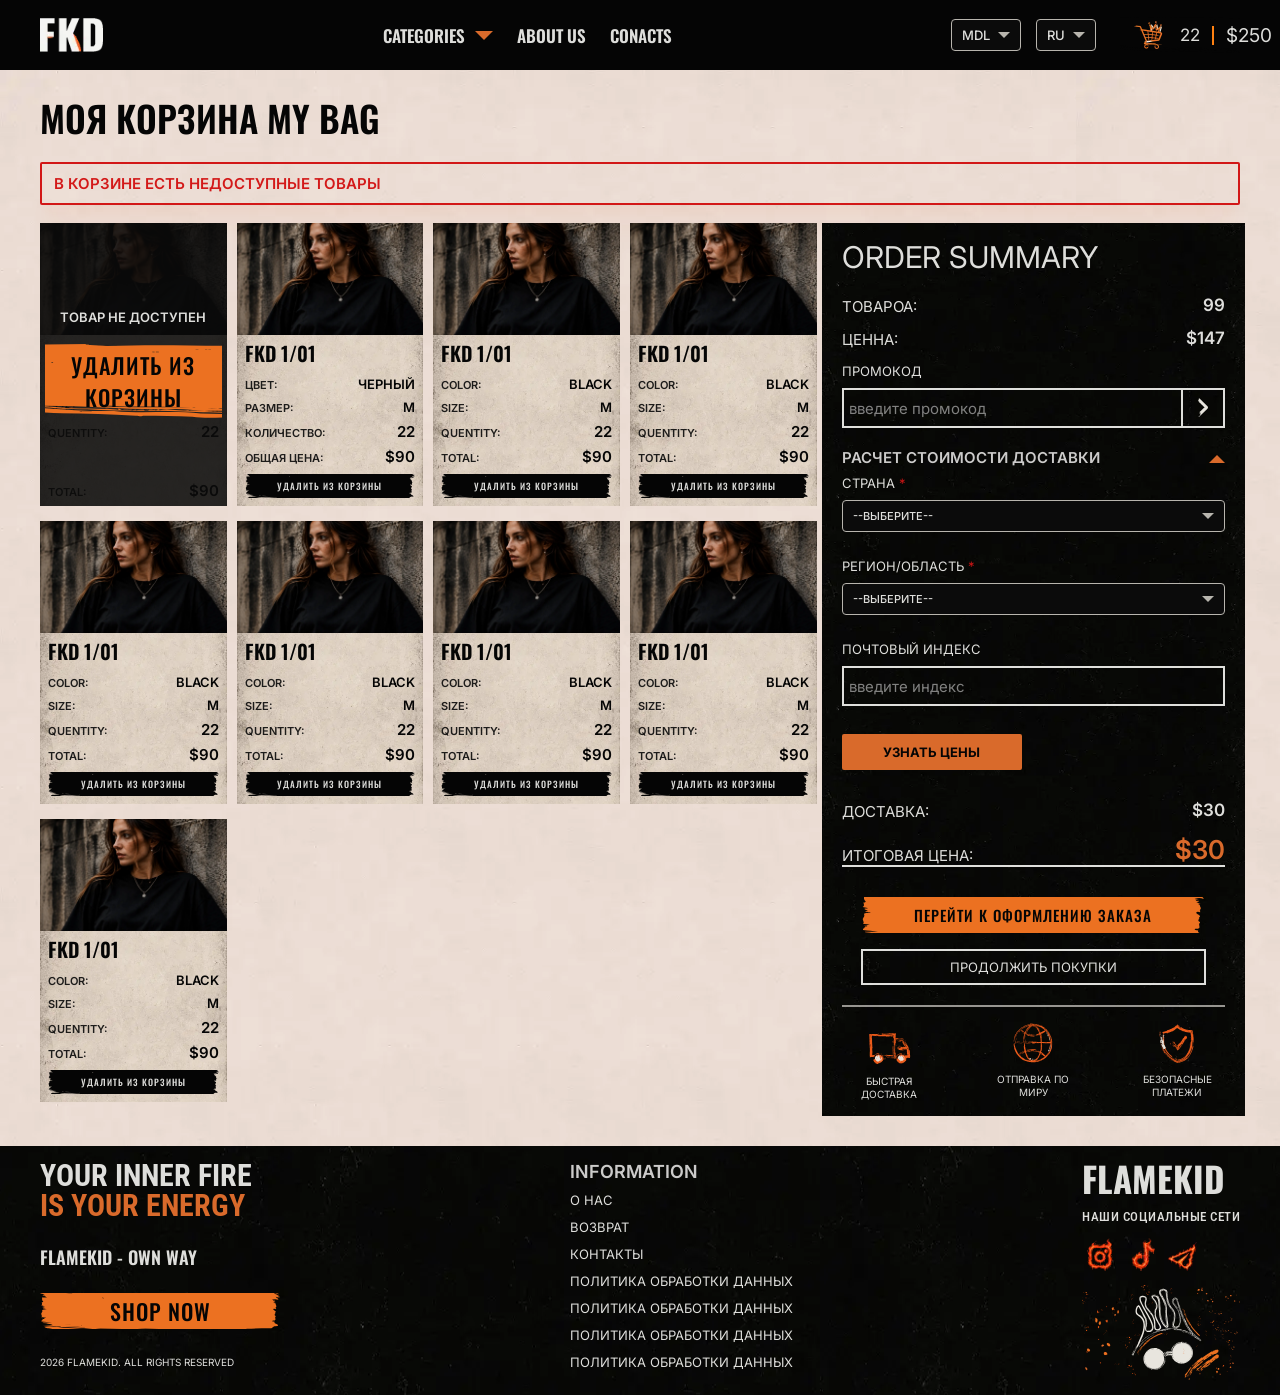
==== commit a5b8c8cf: "Add files via upload" ====
--- a/bag.html
+++ b/bag.html
@@ -45,7 +45,7 @@
 	</style>
 
 
-	<link rel="stylesheet" href="css/style.min.css?_v=20261028000635">
+	<link rel="stylesheet" href="css/style.min.css?_v=20261029021142">
 	<link rel="shortcut icon" href="favicon.ico">
 	<!-- <meta name="robots" content="noindex, nofollow"> -->
 	<meta name="viewport" content="width=device-width, initial-scale=1.0">
@@ -490,33 +490,14 @@
 			<div class="footer__container">
 				<div class="footer__row">
 					<div class="footer__item-left left-item-footer">
-						<p class="left-item-footer__big-txt">Your inner fire <br> <span> is your energy</span></p>
+						<p class="left-item-footer__big-txt">Your inner fire <span> is your energy</span></p>
 						<p class="left-item-footer__small-txt">flamekid - own way</p>
 						<a href="#" class="left-item-footer__link btn-bay btn-bay_orange">shop now</a>
 						<p class="left-item-footer__copyright" data-da=".right-item, 767.98,4">2026 flamekid. all rights reserved</p>
 					</div>
-					<div class="footer__item-img">
-						<div class="footer__wrapper-decor-ibg">
-							<img src="img/icons/fkd-footer.svg" alt="fkd">
-						</div>
-					</div>
-					<div class="footer__item-right right-item">
-						<a href="home.html" class="right-item__logo">flamekid</a>
-						<div class="right-item__social-media media-social">
-
-							<a href="#" class="media-social__link-ibg">
-								<picture><source srcset="img/icons/inst-01.webp" type="image/webp"><img src="img/icons/inst-01.png" alt="instagram icon"></picture>
-							</a>
-
-							<a href="#" class="media-social__link-ibg">
-								<picture><source srcset="img/icons/tiktok-01.webp" type="image/webp"><img src="img/icons/tiktok-01.png" alt="tiktok icon"></picture>
-							</a>
-
-							<a href="#" class="media-social__link-ibg">
-								<picture><source srcset="img/icons/tg-01.webp" type="image/webp"><img src="img/icons/tg-01.png" alt="telegram icon"></picture>
-							</a>
-						</div>
-						<div data-spollers="767.98,max" class="right-item__spollers spollers">
+
+					<div class="footer__info-links links-info-footer">
+						<div data-spollers="767.98,max" class="links-info-footer__spollers spollers">
 							<div class="spollers__item">
 								<button type="button" data-spoller class="spollers__title">information</button>
 								<ul class="spollers__body">
@@ -524,8 +505,33 @@
 									<li class="spollers__items"><a href="return.html" class="spollers__link">возврат</a></li>
 									<li class="spollers__items"><a href="#" class="spollers__link">контакты</a></li>
 									<li class="spollers__items"><a href="information.html" class="spollers__link">политика обработки данных</a></li>
+									<li class="spollers__items"><a href="information.html" class="spollers__link">политика обработки данных</a></li>
+									<li class="spollers__items"><a href="information.html" class="spollers__link">политика обработки данных</a></li>
+									<li class="spollers__items"><a href="information.html" class="spollers__link">политика обработки данных</a></li>
 								</ul>
 							</div>
+						</div>
+					</div>
+
+					<div class="footer__item-right right-item">
+						<a href="home.html" class="right-item__logo">flamekid</a>
+						<h3 class="right-item__soc-media-title">наши социальные сети</h3>
+						<div class="right-item__social-media media-social">
+
+							<a href="#" class="media-social__link-ibg">
+								<picture><source srcset="img/icons/inst-01.webp" type="image/webp"><img src="img/icons/inst-01.png" alt="instagram icon"></picture>
+							</a>
+
+							<a href="#" class="media-social__link-ibg">
+								<picture><source srcset="img/icons/tiktok-01.webp" type="image/webp"><img src="img/icons/tiktok-01.png" alt="tiktok icon"></picture>
+							</a>
+
+							<a href="#" class="media-social__link-ibg">
+								<picture><source srcset="img/icons/tg-01.webp" type="image/webp"><img src="img/icons/tg-01.png" alt="telegram icon"></picture>
+							</a>
+						</div>
+						<div class="right-item__img-ibg">
+							<img src="img/icons/fkd-footer.svg" alt="mascot logo">
 						</div>
 					</div>
 				</div>
@@ -552,7 +558,7 @@
 			</form>
 		</div>
 	</div>
-	<script src="js/app.min.js?_v=20261028000635"></script>
+	<script src="js/app.min.js?_v=20261029021142"></script>
 </body>
 
 </html>
--- a/css/style.min.css
+++ b/css/style.min.css
@@ -1 +1 @@
-@import url(https://fonts.googleapis.com/css?family=Roboto+Condensed:300,regular,500,600,700,800&display=swap);@import url(https://fonts.googleapis.com/css?family=Oswald:500,600,700&display=swap);@import url(https://fonts.googleapis.com/css?family=Inter:regular,600,700&display=swap);[class*=_icon-]:before{font-family:icons;font-style:normal;font-weight:400;font-variant:normal;text-transform:none;line-height:1;-webkit-font-smoothing:antialiased;-moz-osx-font-smoothing:grayscale}[class*=_icon-]:before{display:block}*{padding:0;margin:0;border:0}*,:after,:before{-webkit-box-sizing:border-box;box-sizing:border-box}body,html{height:100%;min-width:320px}body{color:rgba(245,245,242,.9058823529);line-height:1;font-family:Inter;font-size:.9375rem;-ms-text-size-adjust:100%;-moz-text-size-adjust:100%;-webkit-text-size-adjust:100%;-webkit-font-smoothing:antialiased;-moz-osx-font-smoothing:grayscale}button,input,textarea{font-family:Inter;font-size:inherit}button{cursor:pointer;color:inherit;background-color:inherit}a{color:inherit}a:link,a:visited{text-decoration:none}a:hover{text-decoration:none}ul li{list-style:none}img{vertical-align:top}h1,h2,h3,h4,h5,h6{font-weight:inherit;font-size:inherit}.no-scrolling body{overflow:hidden;-ms-touch-action:none;touch-action:none}.loaded body .preloader{display:none}.lock body{overflow:hidden;-ms-touch-action:none;touch-action:none}.wrapper{min-height:100%;display:-webkit-box;display:-ms-flexbox;display:flex;-webkit-box-orient:vertical;-webkit-box-direction:normal;-ms-flex-direction:column;flex-direction:column;overflow:hidden}.wrapper>main{-webkit-box-flex:1;-ms-flex:1 1 auto;flex:1 1 auto}.wrapper>*{min-width:0}[class*=__container]{max-width:75rem;-webkit-box-sizing:content-box;box-sizing:content-box;margin:0 auto;padding:0 .9375rem}.select{position:relative}.select__body{position:relative}.select__title{color:rgba(245,245,242,.9058823529);text-align:left;font-size:.8125rem;font-weight:500;text-transform:uppercase;border:.09375rem solid #b8b5ae;border-radius:.25rem;background-color:#0b0b0b;cursor:pointer;width:100%}.select__value{display:-webkit-box;display:-ms-flexbox;display:flex;-webkit-box-align:center;-ms-flex-align:center;align-items:center;-webkit-box-pack:justify;-ms-flex-pack:justify;justify-content:space-between;-webkit-column-gap:.5rem;-moz-column-gap:.5rem;column-gap:.5rem;height:1.875rem;padding:0 .625rem}.select__value:after{content:"";-webkit-box-flex:0;-ms-flex:0 0 .625rem;flex:0 0 .625rem;-webkit-transition:all .3s ease 0s;transition:all .3s ease 0s;display:-webkit-box;display:-ms-flexbox;display:flex;-webkit-box-pack:center;-ms-flex-pack:center;justify-content:center;-webkit-box-align:center;-ms-flex-align:center;align-items:center;border-left:.375rem solid transparent;border-right:.375rem solid transparent;border-top:.375rem solid #b8b5ae}._select-open .select__value:after{-webkit-transform:rotate(-180deg);-ms-transform:rotate(-180deg);transform:rotate(-180deg);border-top:.375rem solid #d96a2b}.select__text{-webkit-box-flex:1;-ms-flex:1 1 auto;flex:1 1 auto}.select__input{width:100%;background-color:rgba(0,0,0,0);height:100%}.select__options{color:rgba(245,245,242,.9058823529);position:absolute;top:1.8125rem;border-radius:0 0 .25rem .25rem;min-width:100%;left:0;background-color:#0b0b0b;border-top:0;border:.09375rem solid #b8b5ae;border-top:0;padding:.25rem 0 .3125rem 0}.select__scroll{overflow-y:auto;overflow-x:hidden;max-height:200px}.select__option{width:100%;display:block;text-align:left;cursor:pointer;padding:.3125rem .625rem;color:inherit;font-size:.8125rem;font-weight:500;text-transform:uppercase}.select__option._select-selected{background-color:#eee}.select__row{display:-webkit-inline-box;display:-ms-inline-flexbox;display:inline-flex;-webkit-box-align:center;-ms-flex-align:center;align-items:center}.select._select-open{z-index:5}._select-tag{cursor:pointer}body::after{content:"";background-color:rgba(0,0,0,.7);position:fixed;width:100%;height:100%;top:0;left:0;opacity:0;-webkit-transition:opacity .4s ease 0s;transition:opacity .4s ease 0s;pointer-events:none;z-index:149}body.popup-show::after{opacity:1}.popup{position:fixed;top:0;left:0;bottom:0;right:0;padding:30px 10px;-webkit-transition:visibility .8s ease 0s;transition:visibility .8s ease 0s;visibility:hidden;pointer-events:none}.popup_show{z-index:150;visibility:visible;overflow:auto;pointer-events:auto}.popup_show .popup__content{visibility:visible;-webkit-transform:scale(1);-ms-transform:scale(1);transform:scale(1)}.popup__wrapper{display:-webkit-box;display:-ms-flexbox;display:flex;-webkit-box-align:center;-ms-flex-align:center;align-items:center;min-height:100%;width:100%;-webkit-box-pack:center;-ms-flex-pack:center;justify-content:center}.no-webp .popup__content{background:url(../img/background/big-bg.jpg) center/contain repeat}.popup__content{position:relative;visibility:hidden;-webkit-transform:scale(0);-ms-transform:scale(0);transform:scale(0);-webkit-transition:-webkit-transform .3s ease 0s;transition:-webkit-transform .3s ease 0s;transition:transform .3s ease 0s;transition:transform .3s ease 0s,-webkit-transform .3s ease 0s;background-color:#eee;padding:20px;width:100%;max-width:900px;border-radius:10px}.lock .popup__content{visibility:visible}.popup-close-btn{position:absolute;width:25px;height:25px;top:20px;right:20px}.popup-close-btn::after,.popup-close-btn::before{content:"";position:absolute;display:block;width:100%;height:3px;background-color:#050505;-webkit-transition:background-color .2s ease;transition:background-color .2s ease}.popup-close-btn::before{-webkit-transform:rotate(-45deg);-ms-transform:rotate(-45deg);transform:rotate(-45deg)}.popup-close-btn::after{-webkit-transform:rotate(45deg);-ms-transform:rotate(45deg);transform:rotate(45deg)}.content-popup{display:-webkit-box;display:-ms-flexbox;display:flex;-webkit-box-orient:vertical;-webkit-box-direction:normal;-ms-flex-direction:column;flex-direction:column;-webkit-box-align:center;-ms-flex-align:center;align-items:center;width:100%;max-width:400px}.content-popup__decor{position:relative;width:80px;height:80px;margin-bottom:18px;background:url(../img/icons/check-flame.svg) center/contain no-repeat}.content-popup__decor::before{content:"";position:absolute;top:55%;left:39%;width:25px;height:25px;-webkit-transform:scale(0);-ms-transform:scale(0);transform:scale(0);background:url(../img/icons/check-green.svg) 0 0 no-repeat}@-webkit-keyframes check-anim{0%{-webkit-transform:scale(0);transform:scale(0);opacity:0}60%{-webkit-transform:scale(1.15);transform:scale(1.15);opacity:1}100%{-webkit-transform:scale(1);transform:scale(1);opacity:1}}@keyframes check-anim{0%{-webkit-transform:scale(0);transform:scale(0);opacity:0}60%{-webkit-transform:scale(1.15);transform:scale(1.15);opacity:1}100%{-webkit-transform:scale(1);transform:scale(1);opacity:1}}.popup_show .content-popup__decor::before{-webkit-animation:check-anim .8s ease .5s forwards;animation:check-anim .8s ease .5s forwards}.content-popup__title{font-family:Oswald;font-size:26px;font-weight:600;color:#050505;text-transform:uppercase;line-height:1.3;text-align:center;margin-bottom:35px}.content-popup__btn-open-bag{width:50%;margin-bottom:18px}#popup-add-bag .content-popup__btn-buy{width:50%;background:url(../img/icons/hover-orange.svg) center/cover no-repeat;color:#050505}#modal-shipping .content-popup{-webkit-box-align:start;-ms-flex-align:start;align-items:flex-start;width:100%;max-width:700px;text-transform:uppercase}#modal-shipping .content-popup__title{font-size:1.125rem;margin-bottom:1rem}#modal-shipping .content-popup__subtitle{max-width:80%;color:#0b0b0b;font-size:.875rem;font-weight:500;line-height:1.3;margin-bottom:2rem}#modal-shipping .content-popup__btn-shiping{-ms-flex-item-align:end;align-self:flex-end}#modal-shipping .content-popup__btn-shiping{width:260px}#modal-shipping .content-popup p{font-family:Oswald;font-size:.875rem;font-weight:600;color:#050505;margin-bottom:.625rem}#modal-shipping .popup-close-btn{top:1.0625rem}.form-check{display:-webkit-box;display:-ms-flexbox;display:flex;-webkit-box-align:start;-ms-flex-align:start;align-items:flex-start;-webkit-column-gap:.625rem;-moz-column-gap:.625rem;column-gap:.625rem;margin-bottom:1.625rem}.form-check label{color:#0b0b0b;font-size:.875rem;font-weight:500;line-height:1.3}.form-check input{position:relative;-webkit-box-flex:0;-ms-flex:0 0 1.0625rem;flex:0 0 1.0625rem;height:1.0625rem;accent-color:#d96a2b}.tabs__navigation{display:-webkit-box;display:-ms-flexbox;display:flex}.tabs__title{font-size:1.125rem;text-transform:uppercase;font-family:Oswald;font-weight:600;padding:.625rem .9375rem;border-radius:.125rem}._tab-spoller .tabs__title{display:-webkit-box;display:-ms-flexbox;display:flex;-webkit-box-align:center;-ms-flex-align:center;align-items:center;-webkit-box-pack:justify;-ms-flex-pack:justify;justify-content:space-between;-webkit-column-gap:.625rem;-moz-column-gap:.625rem;column-gap:.625rem;font-size:1.0625rem;text-align:left;background-color:#0b0b0b;color:rgba(245,245,242,.9058823529);padding:.625rem;margin-bottom:.75rem}._tab-spoller .tabs__title::after{content:"";-webkit-box-flex:0;-ms-flex:0 0 .625rem;flex:0 0 .625rem;height:.625rem;border-left:.5rem solid transparent;border-right:.5rem solid transparent;border-top:.5rem solid #d96a2b;-webkit-transition:-webkit-transform .2s ease;transition:-webkit-transform .2s ease;transition:transform .2s ease;transition:transform .2s ease,-webkit-transform .2s ease}._tab-spoller .tabs__title._tab-active{color:rgba(245,245,242,.9058823529)}._tab-spoller .tabs__title._tab-active::after{-webkit-transform:rotate(-180deg);-ms-transform:rotate(-180deg);transform:rotate(-180deg)}.tabs__title._tab-active{background-color:#0b0b0b;color:#d96a2b}._tab-spoller .tabs__content{display:-webkit-box;display:-ms-flexbox;display:flex;-webkit-box-orient:vertical;-webkit-box-direction:normal;-ms-flex-direction:column;flex-direction:column}.tabs__body{padding:.9375rem;background-color:rgba(11,11,11,.0509803922)}[class*=-ibg]{position:relative}[class*=-ibg] img{position:absolute;width:100%;height:100%;top:0;left:0;-o-object-fit:cover;object-fit:cover}[class*=-ibg_contain] img{-o-object-fit:contain;object-fit:contain}.link-view-all{position:relative;min-height:2.0625rem;display:-webkit-inline-box;display:-ms-inline-flexbox;display:inline-flex;-webkit-box-align:center;-ms-flex-align:center;align-items:center;-webkit-box-pack:center;-ms-flex-pack:center;justify-content:center;-webkit-box-flex:0;-ms-flex:0 0 9.375rem;flex:0 0 9.375rem;padding:.5rem;font-family:"Roboto Condensed"}.link-view-all{font-weight:500;text-align:center;text-transform:uppercase;letter-spacing:.125rem;overflow:hidden;background:url(../img/icons/hover-black.svg) center/cover no-repeat;-webkit-transition:color .3s ease-in;transition:color .3s ease-in}.link-view-all::before{content:"";position:absolute;top:-1.5625rem;left:-4.375rem;width:1.875rem;height:6.25rem;opacity:.5;-webkit-transform:rotate(35deg);-ms-transform:rotate(35deg);transform:rotate(35deg);background-color:#d96a2b;-webkit-transition:left .6s cubic-bezier(.19,1,.22,1);transition:left .6s cubic-bezier(.19,1,.22,1)}.caption{font-family:Oswald}.caption{font-weight:600;text-transform:uppercase;color:#050505}.card-title{font-family:Oswald;font-size:1.625rem;font-weight:500;color:#050505;text-transform:uppercase}.row-top{display:-webkit-box;display:-ms-flexbox;display:flex;-webkit-box-align:start;-ms-flex-align:start;align-items:flex-start;-webkit-box-pack:justify;-ms-flex-pack:justify;justify-content:space-between;-webkit-column-gap:.9375rem;-moz-column-gap:.9375rem;column-gap:.9375rem}.card-ibg{padding-bottom:100%;border-radius:.25rem;overflow:hidden;text-align:center}.card-ibg img:not(._lazy-loaded){-webkit-filter:blur(5px);filter:blur(5px)}.card-ibg img{-webkit-filter:blur(0);filter:blur(0);-webkit-transition:-webkit-filter .4s ease-in-out;transition:-webkit-filter .4s ease-in-out;transition:filter .4s ease-in-out;transition:filter .4s ease-in-out,-webkit-filter .4s ease-in-out}.card-price{font-family:"Roboto Condensed"}.card-price{font-weight:700;color:#050505;text-transform:uppercase}.price{display:-webkit-box;display:-ms-flexbox;display:flex;-webkit-box-align:center;-ms-flex-align:center;align-items:center;-webkit-column-gap:1.5625rem;-moz-column-gap:1.5625rem;column-gap:1.5625rem;font-family:"Roboto Condensed";font-weight:700;text-transform:uppercase}.price__new{color:rgba(245,245,242,.9058823529)}.price__old{text-decoration:line-through;color:rgba(245,245,242,.6392156863)}.btn-bay{position:relative;display:-webkit-box;display:-ms-flexbox;display:flex;-webkit-box-align:center;-ms-flex-align:center;align-items:center;-webkit-box-pack:center;-ms-flex-pack:center;justify-content:center;min-height:2.25rem;padding:.3125rem;font-family:Oswald;font-size:.75rem;font-weight:500;text-transform:uppercase;letter-spacing:.0625rem;text-align:center;overflow:hidden;background:url(../img/icons/hover-black.svg) center/cover no-repeat;-webkit-transition:color .3s ease,-webkit-transform .1s ease;transition:color .3s ease,-webkit-transform .1s ease;transition:color .3s ease,transform .1s ease;transition:color .3s ease,transform .1s ease,-webkit-transform .1s ease}.btn-bay::before{content:"";position:absolute;top:-4.6875rem;left:-4.6875rem;width:3.125rem;height:9.6875rem;opacity:.5;-webkit-transform:rotate(35deg);-ms-transform:rotate(35deg);transform:rotate(35deg);background-color:#d96a2b;-webkit-transition:left .3s cubic-bezier(.19,1,.22,1);transition:left .3s cubic-bezier(.19,1,.22,1)}.btn-bay:active{-webkit-transform:scale(1.01);-ms-transform:scale(1.01);transform:scale(1.01)}.btn-bay_orange{color:#050505;background:url(../img/icons/hover-orange.svg) center/cover no-repeat}.product-card{position:relative;border-radius:.25rem}.no-webp .product-card__body{background:url(../img/background/bg-card2.jpg) 0 0/contain repeat}.product-card__body{position:relative;display:-webkit-box;display:-ms-flexbox;display:flex;-webkit-box-orient:vertical;-webkit-box-direction:normal;-ms-flex-direction:column;flex-direction:column;height:100%;padding-bottom:.625rem}.product-card__body::before{content:"";position:absolute;top:0;left:0;width:100%;height:100%}.product-card__img-link{margin-bottom:.25rem}.info-product{z-index:20;-webkit-box-flex:1;-ms-flex:1 1 auto;flex:1 1 auto;display:-webkit-box;display:-ms-flexbox;display:flex;-webkit-box-orient:vertical;-webkit-box-direction:normal;-ms-flex-direction:column;flex-direction:column;padding-top:0;padding-bottom:0}.info-product__top-row{display:-webkit-box;display:-ms-flexbox;display:flex;-webkit-box-pack:justify;-ms-flex-pack:justify;justify-content:space-between;-webkit-box-align:center;-ms-flex-align:center;align-items:center;-ms-flex-wrap:wrap;flex-wrap:wrap;gap:.75rem;margin-bottom:.75rem}.info-product__title{-webkit-box-flex:1;-ms-flex:1 1 45%;flex:1 1 45%}.info-product__sub-title{-webkit-box-flex:1;-ms-flex:1 1 auto;flex:1 1 auto;font-size:.8125rem;font-weight:600;line-height:1.2;color:#0b0b0b;text-transform:uppercase;margin-bottom:.75rem}.info-product__bottom .info-product__rating{margin-bottom:1rem}.row-price{display:-webkit-box;display:-ms-flexbox;display:flex;-webkit-box-align:center;-ms-flex-align:center;align-items:center;-webkit-column-gap:.625rem;-moz-column-gap:.625rem;column-gap:.625rem}.row-price__old{color:#050505;text-decoration:line-through;font-weight:600}.show-rating{display:-webkit-box;display:-ms-flexbox;display:flex;-webkit-box-align:end;-ms-flex-align:end;align-items:end;-webkit-column-gap:.5rem;-moz-column-gap:.5rem;column-gap:.5rem}.show-rating__items{display:-webkit-box;display:-ms-flexbox;display:flex;-webkit-box-align:center;-ms-flex-align:center;align-items:center;-webkit-column-gap:.0625rem;-moz-column-gap:.0625rem;column-gap:.0625rem}.show-rating__item-fire{position:relative;-webkit-box-flex:0;-ms-flex-positive:0;flex-grow:0;-ms-flex-negative:0;flex-shrink:0}.show-rating__item-fire::before{content:"";position:absolute;top:0;left:0;width:100%;height:100%;background:url(../img/icons/flame.svg) center no-repeat}.show-rating__item-fire_empty::before{content:"";position:absolute;top:0;left:0;width:100%;height:100%;background:url(../img/icons/flame-empty.svg) center no-repeat}.show-rating__quentity{color:#0b0b0b}.show-rating__quentity_white{color:rgba(245,245,242,.9058823529)}.btn-swiper-arrow{position:relative;width:1.375rem;height:1.375rem}.btn-swiper-arrow::before{content:"";position:absolute;top:0;left:0;width:100%;height:100%;-webkit-transition:-webkit-transform .1s ease;transition:-webkit-transform .1s ease;transition:transform .1s ease;transition:transform .1s ease,-webkit-transform .1s ease;cursor:pointer}.btn-swiper-arrow:active::before{-webkit-transform:scale(.8);-ms-transform:scale(.8);transform:scale(.8)}.control-swiper{display:-webkit-box;display:-ms-flexbox;display:flex;-webkit-box-align:center;-ms-flex-align:center;align-items:center;-webkit-box-pack:center;-ms-flex-pack:center;justify-content:center;gap:50px}.control-swiper__btn-prev::before{background:url(../img/icons/btn-prev.svg) center no-repeat}.control-swiper__btn-next::before{background:url(../img/icons/btn-next.svg) center no-repeat}.control-swiper__pagination{display:-webkit-box;display:-ms-flexbox;display:flex;-webkit-box-align:center;-ms-flex-align:center;align-items:center;gap:.3125rem}.swiper-pagination-bullet{position:relative;-webkit-box-flex:0;-ms-flex:0 0 .625rem;flex:0 0 .625rem;height:.625rem}.swiper-pagination-bullet::before{content:"";position:absolute;top:0;left:0;width:100%;height:100%;opacity:.5;background:url(../img/icons/bullet.svg) center no-repeat;-webkit-transition:opacity .2s ease;transition:opacity .2s ease;cursor:pointer}.swiper-pagination-bullet-active::before{opacity:1}.btn-grey-arrow{position:absolute;width:2.1875rem;height:2.1875rem;cursor:pointer}.btn-grey-arrow_next{top:50%;right:0;-webkit-transform:translateY(-50%);-ms-transform:translateY(-50%);transform:translateY(-50%);background:url(../img/icons/btn-next.-grey.svg) center no-repeat}.btn-grey-arrow_prev{top:50%;left:0;-webkit-transform:translateY(-50%);-ms-transform:translateY(-50%);transform:translateY(-50%);background:url(../img/icons/btn-prev-grey.svg) center no-repeat}.btn-grey-arrow.swiper-button-disabled{opacity:.5}.breadcrumbs__list{display:-webkit-box;display:-ms-flexbox;display:flex;-webkit-box-align:center;-ms-flex-align:center;align-items:center;font-family:"Roboto Condensed"}.breadcrumbs__list{font-weight:600;text-transform:uppercase}.breadcrumbs__list_black-color{color:#050505}.breadcrumbs__list_white-color{color:rgba(245,245,242,.9058823529)}.breadcrumbs__list>:not(:last-child)::after{content:"/";font-weight:600;margin:0 .375rem}.breadcrumbs__item{display:-webkit-box;display:-ms-flexbox;display:flex;-webkit-box-align:center;-ms-flex-align:center;align-items:center}.breadcrumbs__link{position:relative;display:inline-block;overflow:hidden}.breadcrumbs__link_black{color:#050505}.breadcrumbs__link_active{color:#d96a2b;font-weight:500}.breadcrumbs__link::before{content:"";position:absolute;bottom:0;left:-100%;width:100%;height:.09375rem;background-color:#ff8111;-webkit-transition:left .2s ease;transition:left .2s ease}.choose-size{position:relative;-webkit-box-flex:0;-ms-flex:0 0 2.8125rem;flex:0 0 2.8125rem;height:1.75rem;line-height:normal}.choose-size._no-size::before{content:"";position:absolute;top:50%;left:0;width:100%;height:.125rem;background-color:rgba(210,21,21,.9843137255);-webkit-transform:translateY(-50%) rotate(-45deg);-ms-transform:translateY(-50%) rotate(-45deg);transform:translateY(-50%) rotate(-45deg)}.choose-size._form-focus .info-size__label{border-color:#d96a2b}.choose-size__input{position:absolute;top:50%;left:50%;-webkit-transform:translate(-50%,-50%);-ms-transform:translate(-50%,-50%);transform:translate(-50%,-50%);opacity:0}.choose-size__input:checked+.choose-size__label{border-color:#d96a2b;color:#d96a2b}.choose-size__label{position:absolute;top:0;left:0;width:100%;height:100%;display:-webkit-box;display:-ms-flexbox;display:flex;-webkit-box-align:center;-ms-flex-align:center;align-items:center;-webkit-box-pack:center;-ms-flex-pack:center;justify-content:center;border:.125rem solid rgba(232,229,222,.6392156863);border-radius:.125rem;-webkit-transition:all .2s ease;transition:all .2s ease;font-weight:600}.banner-promo{position:relative;width:100%;margin-top:3.75rem}.banner-promo__img-ibg{display:block;width:100%;padding-bottom:190%}.title-label{font-family:"Roboto Condensed";font-size:.875rem;font-weight:600;text-transform:uppercase;color:#050505;margin-bottom:.625rem}.title-label_big{margin-bottom:1rem}.title-label span{color:rgba(210,21,21,.984)}.form-fkd__wrapper-input{position:relative;margin-bottom:1.25rem}.form-fkd__input{width:100%;min-height:2.75rem;padding:.3125rem .625rem;outline:0;border-radius:.25rem;border:.125rem solid #050505;background-color:rgba(0,0,0,0)}.form-fkd__input_textarea{min-height:7.5rem;resize:none}.form-fkd__input._form-error{border:.125rem solid rgba(210,21,21,.984);-webkit-box-shadow:0 80px 80px -20px rgba(255,90,48,.08),0 30px 24px -10px rgba(255,90,48,.05),0 12px 10px -6px rgba(255,90,48,.04),0 4px 4px -4px rgba(30,33,44,.03);box-shadow:0 80px 80px -20px rgba(255,90,48,.08),0 30px 24px -10px rgba(255,90,48,.05),0 12px 10px -6px rgba(255,90,48,.04),0 4px 4px -4px rgba(30,33,44,.03)}.form-fkd__input._form-focus{outline:0;border:.125rem solid #d96a2b}.form-fkd__btn{width:15rem;min-height:2.8125rem}.group-radio>:not(:last-child){margin-bottom:.625rem}.group-radio__item{display:-webkit-box;display:-ms-flexbox;display:flex;-webkit-box-align:center;-ms-flex-align:center;align-items:center;-webkit-column-gap:.625rem;-moz-column-gap:.625rem;column-gap:.625rem}.group-radio__item_use{margin-bottom:.625rem}.group-radio__input{width:1.125rem;height:1.125rem;accent-color:#d96a2b}.group-radio__label{margin-bottom:0}.form__error{position:absolute;left:0;bottom:-.875rem;font-size:.6875rem;color:rgba(210,21,21,.984)}.right-block{-webkit-box-flex:0;-ms-flex:0 0 35%;flex:0 0 35%}.right-block__img-ibg{width:100%;padding-bottom:108%}.promo-label{position:absolute;top:.9375rem;left:1.25rem;width:3.4375rem;min-height:1.625rem;display:none;-webkit-box-align:center;-ms-flex-align:center;align-items:center;-webkit-box-pack:center;-ms-flex-pack:center;justify-content:center;padding:.3125rem;text-align:center;border-radius:.25rem;background-color:#20c120;opacity:.9}.promo-label__txt{font-family:Oswald;line-height:1;letter-spacing:1.1px;color:#f5f5f2}._promo-active .promo-label{display:block}.header{position:absolute;top:0;left:0;width:100%;z-index:100}.header_black{background-color:#050505;position:static}.row-header{display:-webkit-box;display:-ms-flexbox;display:flex;-webkit-box-align:center;-ms-flex-align:center;align-items:center}.row-header{padding:.6875rem 0}.row-header__logo{position:relative;z-index:15;-webkit-box-flex:0;-ms-flex:0 0 3.75rem;flex:0 0 3.75rem;height:2.125rem}.row-header__logo img{min-width:100%;height:100%}.menu{-webkit-box-flex:1;-ms-flex:1 1 auto;flex:1 1 auto;display:-webkit-box;display:-ms-flexbox;display:flex;-webkit-box-align:center;-ms-flex-align:center;align-items:center;-webkit-box-pack:center;-ms-flex-pack:center;justify-content:center}.menu__list{display:-webkit-box;display:-ms-flexbox;display:flex;-ms-flex-wrap:wrap;flex-wrap:wrap;-webkit-box-pack:center;-ms-flex-pack:center;justify-content:center}.menu__item{position:relative;z-index:5;padding:0 .75rem;min-height:1.75rem;display:-webkit-box;display:-ms-flexbox;display:flex;-webkit-box-align:center;-ms-flex-align:center;align-items:center;-webkit-box-pack:center;-ms-flex-pack:center;justify-content:center;font-family:Oswald}.menu__item{font-weight:600;text-transform:uppercase}.menu__item::before{content:"";position:absolute;z-index:-1;top:0;left:0;width:100%;height:100%;-webkit-transform:scale3d(0,1,1);transform:scale3d(0,1,1);-webkit-transform-origin:center left;-ms-transform-origin:center left;transform-origin:center left;background:url(../img/icons/hover-orange.svg) center/cover no-repeat;-webkit-transition:-webkit-transform .2s ease-in;transition:-webkit-transform .2s ease-in;transition:transform .2s ease-in;transition:transform .2s ease-in,-webkit-transform .2s ease-in}.menu__item_sub-item{-webkit-box-pack:start;-ms-flex-pack:start;justify-content:flex-start;background-color:#050505;-webkit-transition:color .2s ease;transition:color .2s ease;padding-top:.625rem;padding-bottom:.625rem}.menu__link{-ms-flex-preferred-size:100%;flex-basis:100%}.menu__sub-menu{position:absolute;top:1.375rem;left:0;z-index:1;min-width:9.375rem;visibility:hidden;opacity:0;padding-top:.9375rem;-webkit-transition:opacity .5s ease;transition:opacity .5s ease}.menu__sub-menu._sub-menu-open{visibility:visible;opacity:1}.block-info-header{position:relative;z-index:5;display:-webkit-box;display:-ms-flexbox;display:flex;-webkit-box-align:center;-ms-flex-align:center;align-items:center;-webkit-box-pack:center;-ms-flex-pack:center;justify-content:center}.block-info-header__custom-select{display:-webkit-box;display:-ms-flexbox;display:flex;-webkit-box-align:center;-ms-flex-align:center;align-items:center;-webkit-column-gap:.9375rem;-moz-column-gap:.9375rem;column-gap:.9375rem}.bag{display:-webkit-box;display:-ms-flexbox;display:flex;-webkit-box-align:center;-ms-flex-align:center;align-items:center;-webkit-column-gap:.75rem;-moz-column-gap:.75rem;column-gap:.75rem;padding:.1875rem .5rem;background:url(../img/icons/hover-black.svg) center/cover no-repeat}.no-webp .bag::before{background:url(../img/icons/cart.png) center/contain no-repeat}.bag::before{content:"";-webkit-box-flex:0;-ms-flex:0 0 2.5rem;flex:0 0 2.5rem;height:1.875rem;-webkit-transition:-webkit-transform .1s ease-in;transition:-webkit-transform .1s ease-in;transition:transform .1s ease-in;transition:transform .1s ease-in,-webkit-transform .1s ease-in}.bag__quentity{font-size:1.0625rem}.bag__value-price{display:-webkit-box;display:-ms-flexbox;display:flex;-webkit-column-gap:.75rem;-moz-column-gap:.75rem;column-gap:.75rem;font-size:1.1875rem}.bag__value-price::before{content:"";width:.125rem;background-color:#ff8111}.header .menu__item_categories{-webkit-column-gap:.625rem;-moz-column-gap:.625rem;column-gap:.625rem}.arrow-button{display:none;border-left:.5625rem solid transparent;border-right:.5625rem solid transparent;border-top:.5625rem solid #d96a2b;-webkit-transition:all .3s ease;transition:all .3s ease;-webkit-transition:-webkit-transform .2s ease;transition:-webkit-transform .2s ease;transition:transform .2s ease;transition:transform .2s ease,-webkit-transform .2s ease}.arrow-button._btn-visible{display:block}.arrow-button._btn-rotate{-webkit-transform:rotate(-180deg);-ms-transform:rotate(-180deg);transform:rotate(-180deg)}.arrow-button:focus{outline:0}.menu-text{display:none}.no-webp .footer{background:url(../img/background/bg-abour-product.jpg) center repeat}.footer{position:relative;padding:.9375rem 0}.footer__row{display:-webkit-box;display:-ms-flexbox;display:flex;-webkit-box-pack:justify;-ms-flex-pack:justify;justify-content:space-between;-webkit-column-gap:.9375rem;-moz-column-gap:.9375rem;column-gap:.9375rem}.footer__item-img{-webkit-box-flex:0;-ms-flex:0 1 30%;flex:0 1 30%;display:-webkit-box;display:-ms-flexbox;display:flex;-webkit-box-align:center;-ms-flex-align:center;align-items:center;-webkit-box-pack:center;-ms-flex-pack:center;justify-content:center}.footer__wrapper-decor-ibg{width:100%;padding-bottom:53%}.left-item-footer{display:-webkit-box;display:-ms-flexbox;display:flex;-webkit-box-orient:vertical;-webkit-box-direction:normal;-ms-flex-direction:column;flex-direction:column;-webkit-box-pack:justify;-ms-flex-pack:justify;justify-content:space-between;row-gap:.625rem}.left-item-footer__big-txt{font-family:"Roboto Condensed"}.left-item-footer__big-txt{font-weight:700;text-transform:uppercase}.left-item-footer__big-txt span{color:#d96a2b}.left-item-footer__small-txt{font-family:Oswald}.left-item-footer__small-txt{font-weight:600;text-transform:uppercase}.left-item-footer__copyright{text-transform:uppercase;line-height:1.3}.right-item{display:-webkit-box;display:-ms-flexbox;display:flex;-webkit-box-orient:vertical;-webkit-box-direction:normal;-ms-flex-direction:column;flex-direction:column;-webkit-box-pack:justify;-ms-flex-pack:justify;justify-content:space-between;row-gap:.625rem}.right-item__logo{font-family:Oswald}.right-item__logo{font-weight:700;text-transform:uppercase;display:inline-block;-ms-flex-item-align:start;align-self:flex-start}.right-item__spollers{font-family:"Roboto Condensed";font-weight:600;text-transform:uppercase}.right-item__spollers .spollers__body>:not(:last-child){margin-bottom:.625rem}.media-social{width:100%;display:-webkit-box;display:-ms-flexbox;display:flex;-webkit-box-align:end;-ms-flex-align:end;align-items:flex-end;-webkit-column-gap:.5rem;-moz-column-gap:.5rem;column-gap:.5rem}.media-social__link-ibg{-webkit-box-flex:0;-ms-flex:0 0 25%;flex:0 0 25%;padding-bottom:25%;-webkit-transition:-webkit-transform .2s ease-in;transition:-webkit-transform .2s ease-in;transition:transform .2s ease-in;transition:transform .2s ease-in,-webkit-transform .2s ease-in}.spollers__title{font-weight:600;text-transform:uppercase;color:#cccbca;margin-bottom:.625rem}.spollers__link{-webkit-transition:color .2s ease;transition:color .2s ease}.spollers__link:hover{color:#ff8111}.page__hero{padding-bottom:.625rem}.no-webp .page__product-new{background:url(../img/background/big-bg.jpg) 0 0/contain repeat}.no-webp .hero-page{background:url(../img/banner-home/bgcfkd4.jpg) center/cover no-repeat}.hero-page{position:relative}.hero-page::before{content:"";position:absolute;top:0;left:0;z-index:2;width:100%;height:100%;background-color:rgba(91,149,91,.12)}.hero-page__img-man-ibg{position:absolute;bottom:0}.content-hero>:last-child{margin-bottom:0}.content-hero__logo-ibg{width:81.244%;padding-bottom:14%}.content-hero__title{position:absolute;width:1px;height:1px;margin:-1px;padding:0;overflow:hidden;clip:rect(0 0 0 0);border:0}.content-hero__bottom-row{position:relative;z-index:3;display:-webkit-box;display:-ms-flexbox;display:flex;-webkit-box-pack:justify;-ms-flex-pack:justify;justify-content:space-between;-webkit-box-align:center;-ms-flex-align:center;align-items:center;-webkit-column-gap:.875rem;-moz-column-gap:.875rem;column-gap:.875rem}.content-hero__crambs{font-family:"Roboto Condensed";font-weight:500}.content-hero__crambs{text-transform:uppercase;letter-spacing:.125rem}.content-hero p{font-weight:600;line-height:1.2;text-transform:uppercase;max-width:38%}.brush-text__svg{display:block;width:100%}.brush-text__title{letter-spacing:1px;fill:#fff}.brush-mask__stroke{stroke-dasharray:1000;stroke-dashoffset:1000;-webkit-animation:brush-loop 33s linear infinite;animation:brush-loop 33s linear infinite}@-webkit-keyframes brush-loop{0%{stroke-dashoffset:1000}12.121%{stroke-dashoffset:0}57.576%{stroke-dashoffset:0}69.697%{stroke-dashoffset:1000}100%{stroke-dashoffset:1000}}@keyframes brush-loop{0%{stroke-dashoffset:1000}12.121%{stroke-dashoffset:0}57.576%{stroke-dashoffset:0}69.697%{stroke-dashoffset:1000}100%{stroke-dashoffset:1000}}.no-webp .featured{background:url(../img/background/big-bg.jpg) 0 0/contain repeat}.featured__products{display:-webkit-box;display:-ms-flexbox;display:flex;-ms-flex-wrap:wrap;flex-wrap:wrap;row-gap:1.25rem;margin:0 -.625rem}.featured__product{-ms-flex-preferred-size:25%;flex-basis:25%;padding:0 .625rem}.no-webp .our-advantages{background:url(../img/background/bg-abour-product.jpg) 0 0 repeat}.our-advantages__row{display:-webkit-box;display:-ms-flexbox;display:flex;-webkit-box-pack:justify;-ms-flex-pack:justify;justify-content:space-between;-webkit-column-gap:.3125rem;-moz-column-gap:.3125rem;column-gap:.3125rem;row-gap:.8125rem}.our-advantages__item{position:relative;-ms-flex-preferred-size:30%;flex-basis:30%;display:-webkit-box;display:-ms-flexbox;display:flex;-webkit-column-gap:.8125rem;-moz-column-gap:.8125rem;column-gap:.8125rem}.our-advantages__decor{-webkit-box-flex:0;-ms-flex:0 0 .125rem;flex:0 0 .125rem;background-color:rgba(245,245,242,.9058823529)}.our-advantages__img{-webkit-box-flex:0;-ms-flex:0 0 17%;flex:0 0 17%;-ms-flex-item-align:start;align-self:flex-start}.our-advantages__img img{width:100%;max-width:4.8125rem}.our-advantages__body-info{text-transform:uppercase;line-height:1.4}.our-advantages__title{font-family:Oswald}.our-advantages__title{font-weight:400;color:#e8e5de}.no-webp .block-about-product{background:url(../img/background/big-bg.jpg) 0 0/contain repeat}.block-about-product__row{display:-webkit-box;display:-ms-flexbox;display:flex}.block-about-product__item-img-ibg{-webkit-box-flex:1;-ms-flex:1 0 50%;flex:1 0 50%;padding-bottom:32.9268%}.info-about-product{display:-webkit-box;display:-ms-flexbox;display:flex;-webkit-box-align:center;-ms-flex-align:center;align-items:center;-webkit-box-pack:center;-ms-flex-pack:center;justify-content:center;padding:.9375rem 0;background:url(../img/icons/animline3.gif) center/cover no-repeat}.info-about-product__body{max-width:70%}.info-about-product p{color:#0b0b0b;line-height:1.2}.info-about-product p{font-weight:500;text-transform:lowercase}.icons-row{display:-webkit-box;display:-ms-flexbox;display:flex;-webkit-box-align:center;-ms-flex-align:center;align-items:center;-ms-flex-wrap:wrap;flex-wrap:wrap;-webkit-column-gap:.3125rem;-moz-column-gap:.3125rem;column-gap:.3125rem}.icons-row__item{position:relative;-webkit-box-flex:0;-ms-flex:0 0 22%;flex:0 0 22%;padding-bottom:22%}.icons-row__item::before{content:"";position:absolute;top:0;left:0;width:100%;height:100%}.icons-row__item:nth-child(1)::before{background:url(../img/icons/painter-brush.svg) center/contain no-repeat}.icons-row__item:nth-child(3)::before{background:url(../img/icons/airbrushsvg.svg) center/contain no-repeat}.icons-row__item:nth-child(5)::before{background:url(../img/icons/tishirt.svg) center/contain no-repeat}.icons-row__decor{-webkit-box-flex:0;-ms-flex:0 0 12%;flex:0 0 12%;height:1.25rem;background:url(../img/icons/decor-brush-line.svg) center/cover no-repeat}.no-webp .slide-card__body{background:url(../img/background/bg-card2.jpg) 0 0/cover no-repeat}.slide-card__body{display:-webkit-box;display:-ms-flexbox;display:flex;-webkit-box-align:center;-ms-flex-align:center;align-items:center;-webkit-box-pack:justify;-ms-flex-pack:justify;justify-content:space-between;-webkit-column-gap:.625rem;-moz-column-gap:.625rem;column-gap:.625rem}.slide-card__img{width:55%;padding-bottom:55%}.slide-card__info{-webkit-box-flex:1;-ms-flex:1 1 auto;flex:1 1 auto;padding:.625rem .625rem .625rem 0}.slide-card__title{margin-bottom:.75rem}.slide-card__price{margin-bottom:1rem}.slide-card__bay-btn{width:100%}.page__breadcrumbs-product{padding:.9375rem 0 1.5rem 0;background-color:#0b0b0b}.page__product-order{padding-top:.625rem;padding-bottom:2.5rem}.no-webp .page__like-may{background:url(../img/background/big-bg.jpg) 0 0/contain repeat}.order-product{background-color:#0b0b0b}.left-item-photo{-webkit-box-flex:0;-ms-flex:0 0 45%;flex:0 0 45%;min-width:0}.left-item-photo__slider{position:relative}.big-photo-product{margin-bottom:.625rem}.big-photo-product__img-ibg{width:100%;padding-bottom:73%}.thumb-photo__swiper .swiper-slide-thumb-active{border:.125rem solid rgba(232,229,222,.6392156863)}.thumb-photo__img-ibg{padding-bottom:80%}.info-product-order{text-transform:uppercase;opacity:.8}.info-product-order__title{font-family:Oswald;font-weight:600;font-size:1.875rem;margin-bottom:1rem}.info-product-order__rating{margin-bottom:.875rem}.info-product-order__price{margin-bottom:.75rem}.info-product-order__description{max-width:75%;font-size:.875rem;line-height:1.3;margin-bottom:.875rem}.info-product-order__size{margin-bottom:1.25rem}.info-product-order__btns{display:-webkit-box;display:-ms-flexbox;display:flex}.info-product-order__btns{margin-bottom:1rem}.info-product-order__btn-add-bag{-webkit-box-flex:0;-ms-flex:0 1 40%;flex:0 1 40%;font-size:.9375rem}.info-product-order__icons-row{padding-top:.75rem}.info-size__top-row{margin-bottom:.75rem}.info-size__choose{display:-webkit-box;display:-ms-flexbox;display:flex;-webkit-box-align:center;-ms-flex-align:center;align-items:center;-ms-flex-wrap:wrap;flex-wrap:wrap;gap:.9375rem}.row-info-product{display:-webkit-box;display:-ms-flexbox;display:flex;-webkit-box-align:center;-ms-flex-align:center;align-items:center;-webkit-box-pack:justify;-ms-flex-pack:justify;justify-content:space-between;-webkit-column-gap:.625rem;-moz-column-gap:.625rem;column-gap:.625rem}.row-info-product__title{font-size:1.125rem}.row-info-product__guide{-webkit-transition:color .2s ease;transition:color .2s ease}.quantity-btn{display:-webkit-box;display:-ms-flexbox;display:flex;-webkit-box-align:center;-ms-flex-align:center;align-items:center}.quantity-btn__minus{width:2.4375rem;height:2.3125rem;background-color:#d96a2b;border-top-left-radius:.1875rem;border-bottom-left-radius:.1875rem;font-size:1.25rem;-webkit-transition:color .2s ease;transition:color .2s ease}.quantity-btn__minus._btn-disable{opacity:.5;cursor:not-allowed}.quantity-btn__minus:active{font-size:1.375rem}.quantity-btn__input{width:3.125rem;height:2.3125rem;padding:.375rem .75rem;outline:0;font-size:1rem;text-align:center;font-weight:600}.quantity-btn__plus{background-color:#d96a2b;width:2.4375rem;height:2.3125rem;border-top-right-radius:.1875rem;border-bottom-right-radius:.1875rem;font-size:1.25rem;-webkit-transition:color .2s ease;transition:color .2s ease}.quantity-btn__plus:active{font-size:1.375rem}.row-icons-product{display:-webkit-box;display:-ms-flexbox;display:flex;-webkit-box-align:center;-ms-flex-align:center;align-items:center;position:relative;-webkit-box-pack:justify;-ms-flex-pack:justify;justify-content:space-between;-webkit-column-gap:.625rem;-moz-column-gap:.625rem;column-gap:.625rem}.row-icons-product::before{content:"";position:absolute;top:0;left:0;width:100%;height:.09375rem;background-color:rgba(232,229,222,.6392156863)}.row-icons-product__card{-webkit-box-flex:0;-ms-flex:0 0 25%;flex:0 0 25%;display:-webkit-box;display:-ms-flexbox;display:flex;-webkit-box-orient:vertical;-webkit-box-direction:normal;-ms-flex-direction:column;flex-direction:column;-webkit-box-align:center;-ms-flex-align:center;align-items:center;row-gap:.625rem;text-align:center;line-height:1.3}.row-icons-product__icon-diverly{width:2.8125rem;height:2.8125rem;background:url(../img/icons/car-01.svg) 0 0 no-repeat}.row-icons-product__txt{font-size:.625rem}.row-icons-product__icon-shiping{width:2.5rem;height:2.5rem;background:url(../img/icons/shar-orange.svg) 0 0 no-repeat}.row-icons-product__icon-secure{width:2.5rem;height:2.5rem;background:url(../img/icons/secure-01.svg) 0 0 no-repeat}.aditional-info{font-size:.75rem;margin-bottom:1rem}.aditional-info>:not(:last-child){margin-bottom:.5rem}.aditional-info__drop{display:inline-block;-webkit-transition:color .2s ease;transition:color .2s ease}.aditional-info__item{display:-webkit-box;display:-ms-flexbox;display:flex;-webkit-box-align:center;-ms-flex-align:center;align-items:center;-webkit-column-gap:.625rem;-moz-column-gap:.625rem;column-gap:.625rem}.aditional-info__value_stock{color:#20c120}.aditional-info__value_limit{font-size:.9375rem;font-weight:600;color:#ff8111}.no-webp .details-product{background:url(../img/background/big-bg.jpg) 0 0/contain repeat}.details-product{text-transform:uppercase;color:#050505}.row-review{display:-webkit-box;display:-ms-flexbox;display:flex;-webkit-box-align:start;-ms-flex-align:start;align-items:flex-start;-webkit-box-pack:justify;-ms-flex-pack:justify;justify-content:space-between;-ms-flex-wrap:wrap;flex-wrap:wrap;row-gap:1.25rem}.row-review__form{-webkit-box-flex:1;-ms-flex:1 1 auto;flex:1 1 auto;color:rgba(245,245,242,.9058823529)}.row-review .form-fkd__btn{width:11.25rem;min-height:2.25rem}.feedback{-webkit-box-flex:0;-ms-flex:0 0 45%;flex:0 0 45%;max-height:500px;overflow-y:auto}.feedback__item{margin-bottom:1.5rem}.feedback__item:last-child{margin-bottom:0}.feedback__info{display:-webkit-box;display:-ms-flexbox;display:flex;-webkit-box-align:end;-ms-flex-align:end;align-items:flex-end;-webkit-column-gap:.625rem;-moz-column-gap:.625rem;column-gap:.625rem;margin-bottom:.625rem}.feedback__name{font-family:Oswald;font-size:.8125rem}.feedback__data{font-style:italic;font-size:.75rem}.feedback__rating{margin-bottom:.625rem}.feedback__text{font-size:.875rem;line-height:1.3;text-transform:none}.title-feedback{display:-webkit-box;display:-ms-flexbox;display:flex;-webkit-box-align:end;-ms-flex-align:end;align-items:flex-end;-webkit-column-gap:.625rem;-moz-column-gap:.625rem;column-gap:.625rem}.rating-tabs{margin-bottom:1.125rem}.rating-tabs__title{margin-bottom:.625rem}.rating-tabs__items{display:-webkit-box;display:-ms-flexbox;display:flex;-webkit-box-align:center;-ms-flex-align:center;align-items:center;-webkit-column-gap:.75rem;-moz-column-gap:.75rem;column-gap:.75rem}.rating-tabs__item{position:relative;-webkit-box-flex:0;-ms-flex:0 0 1.875rem;flex:0 0 1.875rem;height:1.875rem;border-radius:50%;line-height:normal;border:.125rem solid #050505;overflow:hidden}.rating-tabs__input{position:absolute;top:50%;left:50%;-webkit-transform:translate(-50%,-50%);-ms-transform:translate(-50%,-50%);transform:translate(-50%,-50%);opacity:0}.rating-tabs__input:checked+.rating-tabs__label span{opacity:0}.rating-tabs__input:checked+.rating-tabs__label::before{opacity:1}.rating-tabs__label{position:absolute;width:100%;height:100%;display:-webkit-box;display:-ms-flexbox;display:flex;-webkit-box-align:center;-ms-flex-align:center;align-items:center;-webkit-box-pack:center;-ms-flex-pack:center;justify-content:center;overflow:hidden}.rating-tabs__label span{color:#d96a2b;font-weight:600;opacity:1}.rating-tabs__label::before{content:"";position:absolute;top:50%;left:50%;-webkit-transform:translate(-50%,-50%);-ms-transform:translate(-50%,-50%);transform:translate(-50%,-50%);width:.875rem;height:.875rem;opacity:0;background:url(../img/icons/check-green.svg) center no-repeat;-webkit-transition:opacity .2s ease;transition:opacity .2s ease}.description-tab{max-width:70%}.description-tab>:not(:last-child){margin-bottom:.9375rem}.description-tab p{font-size:1.125rem;line-height:1.3;text-transform:none}.composition-fabric{width:40%;display:-webkit-box;display:-ms-flexbox;display:flex;-webkit-box-orient:vertical;-webkit-box-direction:normal;-ms-flex-direction:column;flex-direction:column;row-gap:.75rem}.composition-fabric__title{font-family:Oswald;font-size:1rem;font-weight:600}.composition-fabric__item{display:-webkit-box;display:-ms-flexbox;display:flex;-webkit-box-align:center;-ms-flex-align:center;align-items:center;-webkit-box-pack:justify;-ms-flex-pack:justify;justify-content:space-between;-webkit-column-gap:.625rem;-moz-column-gap:.625rem;column-gap:.625rem}.sizes-table{width:50%;padding:0}.sizes-table__img-ibg{width:100%;padding-bottom:60%}.take-care{width:100%;font-size:1rem;line-height:1.3;text-transform:none}.no-webp .page_bg{background:url(../img/background/big-bg.jpg) 0 0/contain repeat}.page__breadcrumbs-bag{padding:.9375rem 0 1.5rem 0}.content-bag__info-empty-bag{display:none}.content-bag__info-empty-bag{font-weight:600;color:#050505}._bag-empty .content-bag__info-empty-bag{display:block}.content-bag__row{display:-webkit-box;display:-ms-flexbox;display:flex;-webkit-box-align:start;-ms-flex-align:start;align-items:flex-start;margin:0 -.3125rem}._bag-empty .content-bag__row{display:none}.content-bag__alert{margin-bottom:1.125rem}.column-left-bag{-webkit-box-flex:0;-ms-flex:0 0 65%;flex:0 0 65%;display:-webkit-box;display:-ms-flexbox;display:flex;-ms-flex-wrap:wrap;flex-wrap:wrap;row-gap:.9375rem;color:#050505;font-weight:600;text-transform:uppercase}.product-bag{position:relative;-webkit-box-flex:0;-ms-flex:0 0 25%;flex:0 0 25%;padding:0 .3125rem}.no-webp .product-bag__card{background:url(../img/background/bg-card2.jpg) 0 0/contain repeat}.product-bag__card{display:-webkit-box;display:-ms-flexbox;display:flex;-webkit-box-orient:vertical;-webkit-box-direction:normal;-ms-flex-direction:column;flex-direction:column;height:100%}.product-bag__img-ibg{padding-bottom:60%}.product-bag__body{-webkit-box-flex:1;-ms-flex:1 1 auto;flex:1 1 auto;padding:.5rem;display:-webkit-box;display:-ms-flexbox;display:flex;-webkit-box-orient:vertical;-webkit-box-direction:normal;-ms-flex-direction:column;flex-direction:column;row-gap:.625rem}.product-bag__title{font-family:Oswald;font-size:1.25rem;margin-bottom:.3125rem}.product-bag__btn-remove{font-size:.5625rem;color:rgba(245,245,242,.9058823529);width:100%;min-height:0}._unavailable .product-bag__btn-remove{display:none}.caption-info-bag{font-size:.6875rem;color:rgba(11,11,11,.9137254902)}.caption-info-bag::after{content:":"}.info-card-bag{display:-webkit-box;display:-ms-flexbox;display:flex;-webkit-box-align:end;-ms-flex-align:end;align-items:flex-end;-webkit-box-pack:justify;-ms-flex-pack:justify;justify-content:space-between;-webkit-column-gap:.5rem;-moz-column-gap:.5rem;column-gap:.5rem}.info-color__value{font-size:.8125rem}.info-size__value{font-size:.8125rem}.price-product-bag{-webkit-box-flex:1;-ms-flex:1 1 auto;flex:1 1 auto}.no-stock{position:absolute;top:0;left:.3125rem;width:95%;height:100%;display:none;-webkit-box-align:center;-ms-flex-align:center;align-items:center;-webkit-box-pack:center;-ms-flex-pack:center;justify-content:center;background-color:rgba(11,11,11,.8705882353)}._unavailable .no-stock{display:-webkit-box;display:-ms-flexbox;display:flex}.no-stock__info{color:rgba(245,245,242,.9058823529);padding:.3125rem}.no-stock__title{font-weight:600;text-align:center;margin-bottom:1.25rem}.no-stock__remove-btn{width:100%;min-height:1.375rem;font-size:.625rem}.no-webp .column-right{background:url(../img/background/bg-abour-product.jpg) center/contain repeat}.column-right{-webkit-box-flex:1;-ms-flex:1 1 auto;flex:1 1 auto;padding:0 .3125rem}.column-right__body{padding:.9375rem;display:-webkit-box;display:-ms-flexbox;display:flex;-webkit-box-orient:vertical;-webkit-box-direction:normal;-ms-flex-direction:column;flex-direction:column;text-transform:uppercase}.column-right__title{line-height:1.3}.column-right__quentity-info{margin-bottom:1rem}.column-right__price{margin-bottom:1rem}.column-right__price_total{margin-bottom:1.875rem;border-bottom:.125rem solid rgba(245,245,242,.9058823529)}.column-right__promo-code{margin-bottom:1.25rem}.column-right__shiping{margin-bottom:2rem}.column-right__checkout{width:90%;-ms-flex-item-align:center;-ms-grid-row-align:center;align-self:center;margin-bottom:1rem}.column-right__continue-shop{-ms-flex-item-align:center;-ms-grid-row-align:center;align-self:center;display:-webkit-inline-box;display:-ms-inline-flexbox;display:inline-flex;-webkit-box-align:center;-ms-flex-align:center;align-items:center;-webkit-box-pack:center;-ms-flex-pack:center;justify-content:center;min-height:2.25rem;width:90%;padding:.125rem;font-size:.8125rem;border:.125rem solid rgba(245,245,242,.9058823529);margin-bottom:1.25rem;-webkit-transition:all .2s ease;transition:all .2s ease}.column-right__icons-row{padding-top:.9375rem}.info-quentity__title::after{content:":"}.info-quentity__product-quentity{font-size:1.0625rem;font-weight:600}.price-order{padding-bottom:.125rem}.price-order__title::after{content:":"}.price-order__price{font-size:1.0625rem;font-weight:600}.price-order__price_big-price{font-size:1.625rem;color:#d96a2b}.code-promo__title{font-size:.8125rem;margin-bottom:.625rem}.code-promo__form{display:-webkit-box;display:-ms-flexbox;display:flex;height:2.5rem;border:.125rem solid rgba(245,245,242,.9058823529)}.code-promo__input{-webkit-box-flex:1;-ms-flex:1 1 auto;flex:1 1 auto;padding:.3125rem;border-right:.125rem solid rgba(245,245,242,.9058823529);color:rgba(245,245,242,.5490196078);caret-color:rgba(245,245,242,.9058823529);background-color:rgba(0,0,0,0)}.code-promo__input::-webkit-input-placeholder{color:rgba(245,245,245,.5137254902)}.code-promo__input::-moz-placeholder{color:rgba(245,245,245,.5137254902)}.code-promo__input:-ms-input-placeholder{color:rgba(245,245,245,.5137254902)}.code-promo__input::-ms-input-placeholder{color:rgba(245,245,245,.5137254902)}.code-promo__input::placeholder{color:rgba(245,245,245,.5137254902)}.code-promo__btn{-webkit-box-flex:0;-ms-flex:0 0 2.5rem;flex:0 0 2.5rem;background:url(../img/icons/btn-next.-grey.svg) center/contain no-repeat;background-size:.625rem}.alert{display:none;padding:.75rem;border:.125rem solid rgba(210,21,21,.984);-webkit-box-shadow:0 80px 80px -20px rgba(255,90,48,.08),0 30px 24px -10px rgba(255,90,48,.05),0 12px 10px -6px rgba(255,90,48,.04),0 4px 4px -4px rgba(30,33,44,.03);box-shadow:0 80px 80px -20px rgba(255,90,48,.08),0 30px 24px -10px rgba(255,90,48,.05),0 12px 10px -6px rgba(255,90,48,.04),0 4px 4px -4px rgba(30,33,44,.03);border-radius:.125rem}.alert__text{text-transform:uppercase;color:rgba(210,21,21,.984);font-weight:600}.alert._alert-active{display:block}.shiping .select__title{font-size:.6875rem}.shiping .select__option{font-size:.6875rem}.shiping .select__body{z-index:4}.shiping .spollers__title{width:100%;display:-webkit-box;display:-ms-flexbox;display:flex;-webkit-box-align:center;-ms-flex-align:center;align-items:center;-webkit-box-pack:justify;-ms-flex-pack:justify;justify-content:space-between;-webkit-column-gap:.625rem;-moz-column-gap:.625rem;column-gap:.625rem}.shiping .spollers__title{text-align:left}.shiping .spollers__title::after{content:"";-webkit-box-flex:0;-ms-flex:0 0 .625rem;flex:0 0 .625rem;height:.625rem;border-left:.5rem solid transparent;border-right:.5rem solid transparent;border-top:.5rem solid #d96a2b;-webkit-transition:-webkit-transform .2s ease;transition:-webkit-transform .2s ease;transition:transform .2s ease;transition:transform .2s ease,-webkit-transform .2s ease}.shiping .spollers__title._spoller-active::after{-webkit-transform:rotate(-180deg);-ms-transform:rotate(-180deg);transform:rotate(-180deg)}.form-shipping__item{position:relative;margin-bottom:1.75rem}.form-shipping__item_country{z-index:10}.form-shipping__label{display:block;font-size:.8125rem;margin-bottom:.625rem}.form-shipping__label span{color:rgba(209,21,21,.9803921569)}.form-shipping__poscode{display:block;width:100%;padding:.3125rem;height:2.5rem;border:.125rem solid rgba(245,245,242,.9058823529);color:rgba(245,245,242,.5490196078);caret-color:rgba(245,245,242,.9058823529);background-color:rgba(0,0,0,0)}.form-shipping__poscode::-webkit-input-placeholder{color:rgba(245,245,245,.5137254902)}.form-shipping__poscode::-moz-placeholder{color:rgba(245,245,245,.5137254902)}.form-shipping__poscode:-ms-input-placeholder{color:rgba(245,245,245,.5137254902)}.form-shipping__poscode::-ms-input-placeholder{color:rgba(245,245,245,.5137254902)}.form-shipping__poscode::placeholder{color:rgba(245,245,245,.5137254902)}.form-shipping__btn{display:-webkit-box;display:-ms-flexbox;display:flex;-webkit-box-align:center;-ms-flex-align:center;align-items:center;-webkit-box-pack:center;-ms-flex-pack:center;justify-content:center;min-height:2.25rem;width:11.25rem;padding:0 .625rem;text-transform:uppercase;font-size:.8125rem;color:#050505;font-weight:700;border-radius:.125rem;background-color:#d96a2b;-webkit-transition:color .3s ease;transition:color .3s ease}.page__big-txt-info{padding-top:3.75rem}.brand-hero{position:relative;background-color:#0b0b0b}.brand-hero__row{display:-webkit-box;display:-ms-flexbox;display:flex;row-gap:.9375rem}.brand-hero__img-ibg{-webkit-box-flex:0;-ms-flex:0 0 50%;flex:0 0 50%;padding-bottom:40%;-ms-flex-item-align:start;align-self:flex-start}.brand-hero__info{-webkit-box-flex:1;-ms-flex:1 1 auto;flex:1 1 auto;text-transform:uppercase}.brand-hero__info{opacity:.8}.brand-hero__info p{font-weight:500;line-height:1.4}.brand-hero__info p span{color:#d96a2b;font-weight:700}.brand-hero__info:last-child{margin-bottom:0}.brand-hero__title{position:absolute;width:1px;height:1px;margin:-1px;padding:0;overflow:hidden;clip:rect(0 0 0 0);border:0}.brand-hero__logo-ibg{width:35%;padding-bottom:6%;margin-bottom:.375rem}.brand-hero__sub-title{font-family:"Roboto Condensed"}.brand-hero__sub-title{font-weight:700}.brand-hero__link{width:50%;min-height:3rem}.no-webp .who-we-are{background:url(../img/background/big-bg.jpg) 0 0/contain repeat}.who-we-are__row{display:-webkit-box;display:-ms-flexbox;display:flex;-webkit-box-pack:justify;-ms-flex-pack:justify;justify-content:space-between;-webkit-column-gap:.9375rem;-moz-column-gap:.9375rem;column-gap:.9375rem}.who-we-are__item{-webkit-box-flex:0;-ms-flex:0 0 28%;flex:0 0 28%}.who-we-are__decor{-webkit-box-flex:0;-ms-flex:0 0 .125rem;flex:0 0 .125rem;min-height:100%;background-color:rgba(11,11,11,.7882352941)}.card-about{display:-webkit-box;display:-ms-flexbox;display:flex;-webkit-box-align:center;-ms-flex-align:center;align-items:center;-webkit-box-orient:vertical;-webkit-box-direction:normal;-ms-flex-direction:column;flex-direction:column;row-gap:.3125rem}.card-about__icon{width:6.25rem;height:6.25rem}.no-webp .card-about__icon_korona{background:url(../img/icons/korona-black-01-02.png) center/contain no-repeat}.no-webp .card-about__icon_flame{background:url(../img/icons/flame-icon.png) center/contain no-repeat}.no-webp .card-about__icon_tamplate{background:url(../img/icons/tamplate.png) center/contain no-repeat}.card-about__txt{font-family:"Roboto Condensed";font-weight:600}.card-about__txt{line-height:1.3;color:#050505;text-align:center;text-transform:uppercase}.no-webp .galerie{background:url(../img/background/big-bg.jpg) 0 0/contain repeat}.galerie__slider{position:relative}.galerie__btn-next{display:none}.galerie__btn-prev{display:none}.galerie__swiper-pagination{-webkit-box-pack:center;-ms-flex-pack:center;justify-content:center;-webkit-column-gap:.625rem;-moz-column-gap:.625rem;column-gap:.625rem}.slide-galerie_two-img{display:-webkit-box;display:-ms-flexbox;display:flex;-webkit-box-orient:vertical;-webkit-box-direction:normal;-ms-flex-direction:column;flex-direction:column;row-gap:.3125rem}.slide-galerie__img-ibg{width:100%;padding-bottom:100%}.slide-galerie__img-ibg_big{padding-bottom:57%}.slide-galerie__img-ibg_small{padding-bottom:41.5%}.galerie .swiper-pagination-bullet{display:none}.no-webp .info-big-txt{background:url(../img/background/big-bg.jpg) 0 0/contain repeat}.info-big-txt__top-el{padding:1.5625rem 0}.info-big-txt__bottom-row{display:-webkit-box;display:-ms-flexbox;display:flex;-webkit-box-orient:vertical;-webkit-box-direction:normal;-ms-flex-direction:column;flex-direction:column;-webkit-box-align:center;-ms-flex-align:center;align-items:center;row-gap:1.375rem}.info-big-txt__small-txt{font-family:Oswald}.info-big-txt__small-txt{line-height:1.2;font-weight:500;color:#050505;text-transform:uppercase}.info-big-txt__small-txt span{color:#d96a2b}.info-big-txt__btn{width:18.75rem;min-height:3rem;font-size:1.125rem}.no-webp .el-top{background:url(../img/background/bg-abour-product.jpg) 0 0 repeat}.el-top{margin-bottom:1.375rem}.el-top__container{display:-webkit-box;display:-ms-flexbox;display:flex;-webkit-box-align:center;-ms-flex-align:center;align-items:center;-webkit-box-pack:justify;-ms-flex-pack:justify;justify-content:space-between;-webkit-column-gap:.9375rem;-moz-column-gap:.9375rem;column-gap:.9375rem}.el-top__text{max-width:43.75rem;font-family:"Roboto Condensed"}.el-top__text{line-height:1.2;font-weight:700;text-transform:uppercase}.el-top__text span{color:#d96a2b}.el-top__decor-img-ibg{-webkit-box-flex:0;-ms-flex:0 0 19%;flex:0 0 19%;padding-bottom:15%}.category-page{background-color:#0b0b0b}.category-page__row{display:-webkit-box;display:-ms-flexbox;display:flex;-webkit-box-pack:justify;-ms-flex-pack:justify;justify-content:space-between;-webkit-column-gap:1.5625rem;-moz-column-gap:1.5625rem;column-gap:1.5625rem}.category-page__content{position:relative;z-index:2;display:-webkit-box;display:-ms-flexbox;display:flex;-webkit-box-orient:vertical;-webkit-box-direction:normal;-ms-flex-direction:column;flex-direction:column;-webkit-box-pack:center;-ms-flex-pack:center;justify-content:center}.category-page__content{text-transform:uppercase;opacity:.8}.category-page__content p{max-width:90%}.category-page__content p{font-weight:500;line-height:1.4}.category-page__title{font-family:Oswald}.category-page__title{font-weight:600;line-height:1.2}.category-page__quentity-products{color:#d96a2b;font-weight:700}.category-page__img-ibg{-webkit-box-flex:0;-ms-flex:0 0 50%;flex:0 0 50%;padding-bottom:40%;-ms-flex-item-align:start;align-self:flex-start}.no-webp .block-products{background:url(../img/background/big-bg.jpg) 0 0/contain repeat}.block-products__row-content{display:-webkit-box;display:-ms-flexbox;display:flex;-webkit-column-gap:.9375rem;-moz-column-gap:.9375rem;column-gap:.9375rem}.block-products__filters{padding-right:.625rem}.block-products__top-row{display:-webkit-box;display:-ms-flexbox;display:flex;-webkit-box-pack:end;-ms-flex-pack:end;justify-content:flex-end;-webkit-column-gap:1.5625rem;-moz-column-gap:1.5625rem;column-gap:1.5625rem;margin-bottom:.5rem}.block-products__mob-btn-filter{display:none;-webkit-box-align:center;-ms-flex-align:center;align-items:center;-webkit-box-pack:center;-ms-flex-pack:center;justify-content:center;min-width:5rem;min-height:1.9375rem;padding:0 .625rem;color:#d96a2b;text-align:center}.block-products__mob-btn-filter{text-transform:uppercase;border:.09375rem solid #b8b5ae;border-radius:.25rem;background-color:#0b0b0b;cursor:pointer}.filters{-webkit-box-flex:0;-ms-flex:0 0 11.25rem;flex:0 0 11.25rem;border-right:.125rem solid rgba(11,11,11,.3411764706)}.filters__title{font-family:Oswald;font-size:1.625rem;font-weight:600;color:#050505;text-transform:uppercase;margin-bottom:.9375rem}.filters__category .spollers__item{position:relative;padding:.9375rem 0}.filters__category .spollers__item::before{content:"";position:absolute;bottom:0;left:0;width:85%;height:.125rem;background-color:rgba(11,11,11,.3411764706)}.mob-header-filtres{position:fixed;top:-100%;left:0;z-index:105;width:100%;height:3.75rem;display:-webkit-box;display:-ms-flexbox;display:flex;-webkit-box-align:center;-ms-flex-align:center;align-items:center;-webkit-box-pack:justify;-ms-flex-pack:justify;justify-content:space-between;-webkit-column-gap:.9375rem;-moz-column-gap:.9375rem;column-gap:.9375rem;padding:0 .9375rem;background-color:#050505;-webkit-transition:top .9s ease;transition:top .9s ease}._open-filtres .mob-header-filtres{top:0}.mob-header-filtres__title{position:relative;z-index:110;font-family:Oswald;font-size:1.375rem;font-weight:600;color:#cccbca;text-transform:uppercase}.mob-header-filtres__btn{position:relative;-webkit-box-flex:0;-ms-flex:0 0 2rem;flex:0 0 2rem;height:2rem}.mob-header-filtres__btn::after,.mob-header-filtres__btn::before{content:"";position:absolute;display:block;width:100%;height:3px;-webkit-transform:rotate(0);-ms-transform:rotate(0);transform:rotate(0);background-color:#d96a2b;-webkit-transition:-webkit-transform 1.8s ease;transition:-webkit-transform 1.8s ease;transition:transform 1.8s ease;transition:transform 1.8s ease,-webkit-transform 1.8s ease}._open-filtres .mob-header-filtres__btn::before{-webkit-transform:rotate(-45deg);-ms-transform:rotate(-45deg);transform:rotate(-45deg)}._open-filtres .mob-header-filtres__btn::after{-webkit-transform:rotate(45deg);-ms-transform:rotate(45deg);transform:rotate(45deg)}.body-spollers__content{display:-webkit-box;display:-ms-flexbox;display:flex}.body-spollers__content_category{-webkit-box-orient:vertical;-webkit-box-direction:normal;-ms-flex-direction:column;flex-direction:column;-webkit-box-align:start;-ms-flex-align:start;align-items:flex-start;row-gap:.625rem}.body-spollers__content_size{-ms-flex-wrap:wrap;flex-wrap:wrap;gap:.625rem}.body-spollers__content_color{-ms-flex-wrap:wrap;flex-wrap:wrap;gap:.625rem}.el-spollers{display:-webkit-box;display:-ms-flexbox;display:flex;-webkit-box-align:end;-ms-flex-align:end;align-items:flex-end;-webkit-column-gap:.3125rem;-moz-column-gap:.3125rem;column-gap:.3125rem}.el-spollers__checkbox{-webkit-appearance:none;-moz-appearance:none;appearance:none;position:relative;-webkit-box-flex:0;-ms-flex:0 0 1rem;flex:0 0 1rem;height:1rem;border:.125rem solid #0b0b0b;border-radius:.125rem;outline:0}.el-spollers__checkbox:focus{border-width:.15625rem}.el-spollers__checkbox::before{content:"";position:absolute;top:50%;left:50%;-webkit-transform:translate(-50%,-50%);-ms-transform:translate(-50%,-50%);transform:translate(-50%,-50%);width:.75rem;height:.75rem;opacity:0;background:url(../img/icons/check.svg) center no-repeat}.el-spollers__checkbox:checked{background-color:#050505}.el-spollers__checkbox:checked::before{opacity:1}.el-spollers__label{font-size:.8125rem;font-weight:600;text-transform:uppercase;color:#0b0b0b}.filter-size{position:relative;-webkit-box-flex:0;-ms-flex:0 0 2.5rem;flex:0 0 2.5rem;height:1.5rem}.filter-size__checkbox{-webkit-appearance:none;-moz-appearance:none;appearance:none;width:100%;height:100%;border:.125rem solid #0b0b0b;border-radius:.125rem;outline:0}.filter-size__checkbox:focus{border-width:.15625rem}.filter-size__checkbox:checked{background-color:#050505}.filter-size__checkbox:checked+.filter-size__label{color:#d96a2b}.filter-size__label{position:absolute;top:50%;left:50%;font-size:.8125rem;font-weight:600;text-transform:uppercase;line-height:normal;-webkit-transform:translate(-50%,-50%);-ms-transform:translate(-50%,-50%);transform:translate(-50%,-50%);color:#0b0b0b}.filter-color{-webkit-box-flex:0;-ms-flex:0 0 1.75rem;flex:0 0 1.75rem;height:1.75rem;border-radius:50%;overflow:hidden}.filter-color__checkbox{position:relative;-webkit-appearance:none;-moz-appearance:none;appearance:none;width:100%;height:100%;border-radius:50%;border:.1875rem solid #0b0b0b;background-color:rgba(0,0,0,0)}.filter-color__checkbox::after,.filter-color__checkbox::before{content:"";position:absolute;top:50%;left:50%;-webkit-transform:translate(-50%,-50%);-ms-transform:translate(-50%,-50%);transform:translate(-50%,-50%);width:.75rem;height:.75rem}.filter-color__checkbox::before{z-index:2;opacity:0;background:url(../img/icons/check.svg) center no-repeat}.filter-color__checkbox::after{width:110%;height:110%;border-radius:50%;overflow:hidden;background-color:rgba(11,11,11,.0941176471)}.filter-color__checkbox:focus{border-color:#d96a2b}.filter-color__checkbox:checked::before{opacity:1}.cards{display:-webkit-box;display:-ms-flexbox;display:flex;-ms-flex-wrap:wrap;flex-wrap:wrap;row-gap:.625rem;margin:0 -.3125rem;margin-bottom:1.375rem}.cards__item{-webkit-box-flex:0;-ms-flex:0 0 25%;flex:0 0 25%;padding:0 .3125rem}.paging{display:-webkit-box;display:-ms-flexbox;display:flex;-webkit-box-align:center;-ms-flex-align:center;align-items:center;-webkit-box-pack:center;-ms-flex-pack:center;justify-content:center;-ms-flex-wrap:wrap;flex-wrap:wrap;gap:.9375rem;padding:0 1.125rem}.paging__btn{padding:.625rem .875rem;font-size:.875rem;font-weight:600;border:.125rem solid #0b0b0b;border-radius:.125rem;color:#050505;-webkit-transition:all .2s ease;transition:all .2s ease}.paging-active{background-color:#050505;color:#d96a2b}.block-products .select{-webkit-box-flex:0;-ms-flex:0 0 30%;flex:0 0 30%}.block-products .select__options{border-color:#b8b5ae}.filters .spollers__title{font-size:1rem;font-weight:700;color:#0b0b0b}.btn-filters{position:relative;z-index:2;display:-webkit-box;display:-ms-flexbox;display:flex;-webkit-box-align:center;-ms-flex-align:center;align-items:center;-webkit-box-pack:center;-ms-flex-pack:center;justify-content:center;min-height:2.25rem;width:100%;padding:0 .625rem;font-size:.75rem;text-transform:uppercase;color:#050505;font-weight:600;border:.1875rem solid #050505;border-radius:.125rem;overflow:hidden;margin-top:1rem;-webkit-transition:color .5s ease;transition:color .5s ease}.btn-filters::before{content:"";position:absolute;top:0;left:-100%;z-index:-1;width:100%;height:100%;background-color:#0b0b0b;-webkit-transition:left .3s ease;transition:left .3s ease}.no-webp .contacts-page{background:url(../img/background/big-bg.jpg) 0 0/contain repeat}.contacts-page__row{display:-webkit-box;display:-ms-flexbox;display:flex;gap:2.5rem}.contacts-page__left-column{-webkit-box-flex:1;-ms-flex:1 1 100%;flex:1 1 100%}.contacts-page__right-column{-ms-flex-item-align:center;-ms-grid-row-align:center;align-self:center}.info-contacts{display:-webkit-box;display:-ms-flexbox;display:flex;-webkit-box-orient:vertical;-webkit-box-direction:normal;-ms-flex-direction:column;flex-direction:column;row-gap:.625rem;text-transform:uppercase;color:#0b0b0b;font-weight:600;margin-bottom:1.5rem}.info-contacts__connection span{color:rgba(11,11,11,.8196078431);-webkit-transition:color .2s ease;transition:color .2s ease}.no-webp .return-page{background:url(../img/background/big-bg.jpg) 0 0/contain repeat}.return-page__subtitle{font-size:.8125rem;text-transform:uppercase;color:#0b0b0b;font-weight:600;line-height:1.3;max-width:70%;margin-bottom:.875rem}.return-page__row{display:-webkit-box;display:-ms-flexbox;display:flex;gap:2.5rem}.return-page__form{-webkit-box-flex:1;-ms-flex:1 1 100%;flex:1 1 100%}.return-page__decor{-ms-flex-item-align:start;align-self:flex-start}.page__breadcrumbs-checkout{padding:.9375rem 0 1.5rem 0}.page__order-details{padding-bottom:1.5625rem}.order-details__row-form{display:-webkit-box;display:-ms-flexbox;display:flex}.form-left-item{-webkit-box-flex:1;-ms-flex:1 1 auto;flex:1 1 auto}.title-checkout{color:#0b0b0b}.form-right-item{-webkit-box-flex:0;-ms-flex:0 0 40%;flex:0 0 40%}.form-right-item__btn-confirm{font-size:.8125rem;width:50%}.shiping-method{padding:.9375rem;text-transform:uppercase;background:rgba(5,5,5,.1803921569);border-radius:.25rem;margin-bottom:1.375rem}.shiping-method__subtitle{color:#0b0b0b;font-size:.875rem;font-weight:500;line-height:1.3;margin-bottom:2rem}.shiping-method p{font-family:"Roboto Condensed";font-size:.9375rem;font-weight:600;color:#050505;margin-bottom:.625rem}.shiping-method>:last-child{margin-bottom:0}.price-payment{padding:.9375rem;text-transform:uppercase;border:.125rem solid #050505;border-radius:.25rem;color:#0b0b0b;margin-bottom:1.375rem;font-weight:500}.price-payment>:not(:last-child){margin-bottom:.625rem}.price-payment__title{font-family:"Roboto Condensed";font-size:.9375rem;font-weight:600;color:#050505;text-transform:uppercase}.payment-coment{margin-bottom:1.375rem}.payment-coment__title{font-family:"Roboto Condensed";font-size:.9375rem;font-weight:600;color:#050505;text-transform:uppercase;margin-bottom:.625rem}.payment-coment__txt{width:100%;min-height:6.25rem;padding:.3125rem .625rem;border-radius:.25rem;border:.125rem solid #050505;resize:none;background-color:rgba(0,0,0,0)}.method-payment{padding:.9375rem;text-transform:uppercase;color:#050505;background:rgba(5,5,5,.1803921569);border-radius:.25rem;margin-bottom:1.375rem}.method-payment>:not(:last-child){margin-bottom:.625rem}.method-payment label{display:-webkit-box;display:-ms-flexbox;display:flex;-webkit-box-align:center;-ms-flex-align:center;align-items:center;-webkit-column-gap:.625rem;-moz-column-gap:.625rem;column-gap:.625rem;line-height:normal}.method-payment input{-webkit-box-flex:0;-ms-flex:0 0 1.0625rem;flex:0 0 1.0625rem;height:1.0625rem;accent-color:#d96a2b}.method-payment p{font-size:"Roboto Condensed";font-weight:600}.agree{display:-webkit-box;display:-ms-flexbox;display:flex;-webkit-box-align:start;-ms-flex-align:start;align-items:flex-start;-webkit-column-gap:.9375rem;-moz-column-gap:.9375rem;column-gap:.9375rem;font-size:.8125rem;line-height:1.3;text-transform:uppercase;margin-bottom:1.5rem}.agree__checkbox{position:relative;top:.125rem;-webkit-box-flex:0;-ms-flex:0 0 .9375rem;flex:0 0 .9375rem;height:.9375rem;-webkit-appearance:none;-moz-appearance:none;appearance:none;border:.125rem solid #050505;border-radius:.25rem}.agree__checkbox::before{content:"";position:absolute;top:50%;left:50%;-webkit-transform:translate(-50%,-50%);-ms-transform:translate(-50%,-50%);transform:translate(-50%,-50%);width:80%;height:80%;background:url(../img/icons/check.svg) center/contain no-repeat;opacity:0;-webkit-transition:opacity .2s ease;transition:opacity .2s ease}.agree__checkbox:checked{background-color:#050505}.agree__checkbox:checked::before{opacity:1}.agree__terms{color:#0b0b0b}.agree__link{color:#d96a2b;-webkit-transition:color .2s ease;transition:color .2s ease}.order-details .select{margin-bottom:1.25rem}.order-details .select__title{min-height:2.75rem;color:#050505;font-weight:600;border:.125rem solid #050505;background-color:rgba(0,0,0,0)}.order-details .select__value::after{border-left:.5rem solid transparent;border-right:.5rem solid transparent;border-top:.5rem solid #d96a2b}.order-details .select__options{top:2.625rem}.order-details .spollers__title{font-size:1.25rem}.order-details .spollers__title::after{border-top-color:#d96a2b}.success{text-transform:uppercase}.success__row{display:-webkit-box;display:-ms-flexbox;display:flex;-webkit-box-pack:justify;-ms-flex-pack:justify;justify-content:space-between;-webkit-column-gap:3.125rem;-moz-column-gap:3.125rem;column-gap:3.125rem}.success__info{-ms-flex-item-align:center;-ms-grid-row-align:center;align-self:center}.success__info p{font-weight:600;color:#050505;margin-bottom:1.125rem}.success__title{margin-bottom:1.625rem}.success__link-contacts{color:#d96a2b}.success__link-continue-shop{margin-top:2rem;width:15rem}.success__decor-img{-webkit-box-flex:0;-ms-flex:0 0 40%;flex:0 0 40%}.success__img-ibg{padding-bottom:108%}.info-page h1{font-family:Oswald;font-weight:500;text-transform:uppercase;color:#050505}.info-page h1{margin-bottom:1.5rem}.info-page p{font-size:1rem;color:#0b0b0b;line-height:1.3;margin-bottom:1rem}.swiper{overflow:hidden}.swiper-wrapper{width:100%;height:100%;-webkit-box-sizing:content-box;box-sizing:content-box;display:-webkit-box;display:-ms-flexbox;display:flex;position:relative}.swiper-vertical .swiper-wrapper{-webkit-box-orient:vertical;-webkit-box-direction:normal;-ms-flex-direction:column;flex-direction:column}.swiper-autoheight .swiper-wrapper{-webkit-box-align:start;-ms-flex-align:start;align-items:flex-start}.swiper-initialized .swiper-slide{-ms-flex-negative:0;flex-shrink:0}.swiper-android .swiper-slide,.swiper-android .swiper-wrapper{-webkit-transform:translate3d(0,0,0);transform:translate3d(0,0,0)}.swiper-button-lock{display:none!important}[data-simplebar]{position:relative;-webkit-box-orient:vertical;-webkit-box-direction:normal;-ms-flex-direction:column;flex-direction:column;-ms-flex-wrap:wrap;flex-wrap:wrap;-webkit-box-pack:start;-ms-flex-pack:start;justify-content:flex-start;-ms-flex-line-pack:start;align-content:flex-start;-webkit-box-align:start;-ms-flex-align:start;align-items:flex-start}.simplebar-wrapper{overflow:hidden;width:inherit;height:inherit;max-width:inherit;max-height:inherit}.simplebar-mask{direction:inherit;position:absolute;overflow:hidden;padding:0;margin:0;left:0;top:0;bottom:0;right:0;width:auto!important;height:auto!important;z-index:0}.simplebar-offset{direction:inherit!important;-webkit-box-sizing:inherit!important;box-sizing:inherit!important;resize:none!important;position:absolute;top:0;left:0;bottom:0;right:0;padding:0;margin:0;-webkit-overflow-scrolling:touch}.simplebar-content-wrapper{direction:inherit;-webkit-box-sizing:border-box!important;box-sizing:border-box!important;position:relative;display:block;height:100%;width:auto;max-width:100%;max-height:100%;overflow:auto;scrollbar-width:none;-ms-overflow-style:none}.simplebar-content-wrapper::-webkit-scrollbar,.simplebar-hide-scrollbar::-webkit-scrollbar{display:none;width:0;height:0}.simplebar-content:after,.simplebar-content:before{content:" ";display:table}.simplebar-placeholder{max-height:100%;max-width:100%;width:100%;pointer-events:none}.simplebar-height-auto-observer-wrapper{-webkit-box-sizing:inherit!important;box-sizing:inherit!important;height:100%;width:100%;max-width:1px;position:relative;float:left;max-height:1px;overflow:hidden;z-index:-1;padding:0;margin:0;pointer-events:none;-webkit-box-flex:inherit;-ms-flex-positive:inherit;flex-grow:inherit;-ms-flex-negative:0;flex-shrink:0;-ms-flex-preferred-size:0;flex-basis:0}.simplebar-height-auto-observer{-webkit-box-sizing:inherit;box-sizing:inherit;display:block;opacity:0;position:absolute;top:0;left:0;height:1000%;width:1000%;min-height:1px;min-width:1px;overflow:hidden;pointer-events:none;z-index:-1}.simplebar-track{z-index:1;position:absolute;right:0;bottom:0;pointer-events:none;overflow:hidden}[data-simplebar].simplebar-dragging{pointer-events:none;-webkit-touch-callout:none;-webkit-user-select:none;-moz-user-select:none;-ms-user-select:none;user-select:none}[data-simplebar].simplebar-dragging .simplebar-content{pointer-events:none;-webkit-touch-callout:none;-webkit-user-select:none;-moz-user-select:none;-ms-user-select:none;user-select:none}[data-simplebar].simplebar-dragging .simplebar-track{pointer-events:all}.simplebar-scrollbar{position:absolute;left:0;right:0;min-height:10px}.simplebar-scrollbar:before{position:absolute;content:"";background:#000;border-radius:7px;left:2px;right:2px;opacity:0;-webkit-transition:opacity .2s .5s linear;transition:opacity .2s .5s linear}.simplebar-scrollbar.simplebar-visible:before{opacity:.5;-webkit-transition-delay:0s;transition-delay:0s;-webkit-transition-duration:0s;transition-duration:0s}.simplebar-track.simplebar-vertical{top:0;width:11px}.simplebar-scrollbar:before{top:2px;bottom:2px;left:2px;right:2px}.simplebar-track.simplebar-horizontal{left:0;height:11px}.simplebar-track.simplebar-horizontal .simplebar-scrollbar{right:auto;left:0;top:0;bottom:0;min-height:0;min-width:10px;width:auto}[data-simplebar-direction=rtl] .simplebar-track.simplebar-vertical{right:auto;left:0}.simplebar-dummy-scrollbar-size{direction:rtl;position:fixed;opacity:0;visibility:hidden;height:500px;width:500px;overflow-y:hidden;overflow-x:scroll;-ms-overflow-style:scrollbar!important}.simplebar-dummy-scrollbar-size>div{width:200%;height:200%;margin:10px 0}.simplebar-hide-scrollbar{position:fixed;left:0;visibility:hidden;overflow-y:scroll;scrollbar-width:none;-ms-overflow-style:none}@media (min-width:35.93625em){.order-product__row{display:-webkit-box;display:-ms-flexbox;display:flex}}@media (min-width:74.9375em){.row-header{-webkit-column-gap:1.25rem;-moz-column-gap:1.25rem;column-gap:1.25rem}.row-header{min-height:4.375rem}.menu__item{font-size:1.0625rem}.block-info-header{-webkit-column-gap:1.5rem;-moz-column-gap:1.5rem;column-gap:1.5rem}}@media (min-width:76.875em){#modal-shipping .content-popup__btn-shiping{font-size:.9375rem}.caption{font-size:2.25rem}.card-price{font-size:1.75rem}.price__new{font-size:2.125rem}.price__old{font-size:1.625rem}.btn-bay_orange{font-size:1.375rem}.info-product{padding-left:1.125rem}.info-product{padding-right:1.125rem}.row-price__old{font-size:1.375rem}.show-rating__item-fire{-ms-flex-preferred-size:1.5625rem;flex-basis:1.5625rem}.show-rating__item-fire{height:1.5625rem}.breadcrumbs__list{font-size:.875rem}.title-label_big{font-size:1.375rem}.left-item-footer__big-txt{font-size:1.875rem}.left-item-footer__small-txt{font-size:1.125rem}.left-item-footer__copyright{font-size:.625rem}.right-item__logo{font-size:2.1875rem}.page__hero{padding-top:5.75rem}.page__featured{padding-top:1.875rem}.page__featured{padding-bottom:1.875rem}.page__advantages{padding-top:2.5rem}.page__advantages{padding-bottom:2.5rem}.page__product-new{padding-top:2.5rem}.page__product-new{padding-bottom:2.5rem}.content-hero__logo-ibg{margin-bottom:2rem}.brush-text__title{font-size:3.25rem}.featured__top-row{margin-bottom:1.625rem}.our-advantages__title{font-size:1.125rem}.our-advantages__title{margin-bottom:.625rem}.our-advantages p{font-size:.8125rem}.info-about-product p{font-size:1.125rem}.info-about-product p{margin-bottom:3.375rem}.info-about-product__title{font-size:2.25rem}.info-about-product__title{margin-bottom:1rem}.new-product__top-row{margin-bottom:1.625rem}.new-product__slider{margin-bottom:1.25rem}.page__product-details{padding-top:1.875rem}.page__like-may{padding-top:2.5rem}.page__like-may{padding-bottom:2.5rem}.order-product__row{-webkit-column-gap:3.75rem;-moz-column-gap:3.75rem;column-gap:3.75rem}.row-review{-webkit-column-gap:1.875rem;-moz-column-gap:1.875rem;column-gap:1.875rem}.may-like__top-row{margin-bottom:1.625rem}.page__bag-content{padding-top:1.875rem}.page__bag-content{padding-bottom:1.875rem}.content-bag__top-row{margin-bottom:1.625rem}.content-bag__info-empty-bag{font-size:1.875rem}.no-stock__title{font-size:.8125rem}.column-right__title{font-size:1.875rem}.column-right__title{margin-bottom:1.25rem}.column-right__checkout{font-size:.9375rem}.alert__text{font-size:.9375rem}.shiping .spollers__title{font-size:.9375rem}.page__we-are{padding-top:1.875rem}.page__we-are{padding-bottom:3.75rem}.page__big-txt-info{padding-bottom:1.875rem}.brand-hero__row{-webkit-column-gap:1.875rem;-moz-column-gap:1.875rem;column-gap:1.875rem}.brand-hero__info{padding-top:1.875rem}.brand-hero__info{padding-bottom:1.875rem}.brand-hero__info p{font-size:1.125rem}.brand-hero__info p{margin-bottom:1.875rem}.brand-hero__sub-title{font-size:1.875rem}.brand-hero__sub-title{margin-bottom:1rem}.who-we-are__top-row{margin-bottom:1.625rem}.card-about__txt{font-size:1.25rem}.info-big-txt__small-txt{font-size:2.1875rem}.el-top__text{font-size:3.75rem}.page__products-block{padding-top:1.875rem}.page__products-block{padding-bottom:2.5rem}.category-page__content{padding-top:1.875rem}.category-page__content{padding-bottom:1.875rem}.category-page__content p{font-size:1.0625rem}.category-page__content p{margin-bottom:1.375rem}.category-page__title{font-size:3.125rem}.category-page__title{margin-bottom:2.8125rem}.category-page__quentity-products{font-size:1.0625rem}.page__contacts{padding-top:1.875rem}.page__contacts{padding-bottom:1.875rem}.contacts-page__title{margin-bottom:1.625rem}.page__return{padding-top:1.875rem}.page__return{padding-bottom:1.875rem}.return-page__title{margin-bottom:1.25rem}.order-details__top-row{margin-bottom:1.625rem}.order-details__row-form{-webkit-column-gap:3.4375rem;-moz-column-gap:3.4375rem;column-gap:3.4375rem}.page__success{padding-top:2.5rem}.page__success{padding-bottom:2.5rem}.success__info p{font-size:1.0625rem}.page__information{padding-top:2.5rem}.page__information{padding-bottom:2.5rem}.info-page h1{font-size:1.375rem}}@media (min-width:48em){.block-products__mob-btn-filter{font-size:.8125rem}.block-products .select__title{font-size:.8125rem}.block-products .select__option{font-size:.8125rem}}@media (min-width:62em){.info-product-order__btns{-webkit-column-gap:1.5625rem;-moz-column-gap:1.5625rem;column-gap:1.5625rem}}@media (min-width:75em){.link-view-all{font-size:.8125rem}.content-hero__bottom-row{margin-top:5rem}.content-hero__crambs{font-size:.9375rem}.content-hero p{font-size:2.625rem}}@media (min-width:77em){.hero-page__img-man-ibg{left:41%;width:31.25rem;height:26.875rem}}@media (max-width:62em){.card-price{font-size:1.5rem}.price__new{font-size:1.75rem}.price__old{font-size:1.375rem}.info-product{padding-left:.75rem}.info-product{padding-right:.75rem}.row-price__old{font-size:1.125rem}.show-rating__item-fire{-ms-flex-preferred-size:1.25rem;flex-basis:1.25rem}.show-rating__item-fire{height:1.25rem}.row-header{-webkit-column-gap:.75rem;-moz-column-gap:.75rem;column-gap:.75rem}.menu__item{font-size:.875rem}.block-info-header{-webkit-column-gap:.9375rem;-moz-column-gap:.9375rem;column-gap:.9375rem}.order-product__row{-webkit-column-gap:1.875rem;-moz-column-gap:1.875rem;column-gap:1.875rem}}@media (max-width:48em){.link-view-all{font-size:.625rem}.btn-bay_orange{font-size:.8125rem}.title-label_big{font-size:1.1875rem}.row-header{min-height:3.75rem}.left-item-footer__big-txt{font-size:1.375rem}.left-item-footer__small-txt{font-size:.8125rem}.right-item__logo{font-size:1.5rem}.page__hero{padding-top:4.5rem}.content-hero__logo-ibg{margin-bottom:1.5rem}.content-hero__bottom-row{margin-top:.3125rem}.content-hero__crambs{font-size:.625rem}.content-hero p{font-size:1.1875rem}.brush-text__title{font-size:1.75rem}.info-about-product p{font-size:.75rem}.info-about-product p{margin-bottom:.75rem}.info-about-product__title{font-size:1.375rem}.info-about-product__title{margin-bottom:.625rem}.info-product-order__btns{-webkit-column-gap:1.125rem;-moz-column-gap:1.125rem;column-gap:1.125rem}.row-review{-webkit-column-gap:1.25rem;-moz-column-gap:1.25rem;column-gap:1.25rem}.column-right__title{font-size:1.25rem}.column-right__title{margin-bottom:.9375rem}.column-right__checkout{font-size:.6875rem}.brand-hero__row{-webkit-column-gap:.9375rem;-moz-column-gap:.9375rem;column-gap:.9375rem}.brand-hero__info p{font-size:.5625rem}.card-about__txt{font-size:.9375rem}.order-details__row-form{-webkit-column-gap:1.5625rem;-moz-column-gap:1.5625rem;column-gap:1.5625rem}}@media (max-width:30em){.brand-hero__info{padding-top:.625rem}.brand-hero__info{padding-bottom:.625rem}.brand-hero__info p{margin-bottom:.625rem}.brand-hero__sub-title{font-size:.75rem}.category-page__content p{font-size:.625rem}.category-page__content p{margin-bottom:.5rem}.category-page__title{font-size:1.125rem}.category-page__title{margin-bottom:.75rem}.category-page__quentity-products{font-size:.875rem}}@media (max-width:20em){#modal-shipping .content-popup__btn-shiping{font-size:.8125rem}.caption{font-size:1.5rem}.breadcrumbs__list{font-size:.6875rem}.left-item-footer__copyright{font-size:.4375rem}.page__featured{padding-top:.9375rem}.page__featured{padding-bottom:.9375rem}.page__advantages{padding-top:.9375rem}.page__advantages{padding-bottom:.9375rem}.page__product-new{padding-top:.9375rem}.page__product-new{padding-bottom:.9375rem}.featured__top-row{margin-bottom:.875rem}.new-product__top-row{margin-bottom:.875rem}.new-product__slider{margin-bottom:.9375rem}.page__product-details{padding-top:.9375rem}.page__like-may{padding-top:.9375rem}.page__like-may{padding-bottom:.9375rem}.may-like__top-row{margin-bottom:.875rem}.page__bag-content{padding-top:.9375rem}.page__bag-content{padding-bottom:.9375rem}.content-bag__top-row{margin-bottom:.875rem}.content-bag__info-empty-bag{font-size:1.125rem}.no-stock__title{font-size:.625rem}.alert__text{font-size:.6875rem}.shiping .spollers__title{font-size:.8125rem}.page__we-are{padding-top:.9375rem}.page__we-are{padding-bottom:1.25rem}.page__big-txt-info{padding-bottom:.9375rem}.who-we-are__top-row{margin-bottom:.875rem}.info-big-txt__small-txt{font-size:1.125rem}.el-top__text{font-size:1.5rem}.page__products-block{padding-top:.9375rem}.page__products-block{padding-bottom:1.25rem}.category-page__content{padding-top:.625rem}.category-page__content{padding-bottom:.625rem}.block-products__mob-btn-filter{font-size:.625rem}.block-products .select__title{font-size:.625rem}.block-products .select__option{font-size:.625rem}.page__contacts{padding-top:.9375rem}.page__contacts{padding-bottom:.9375rem}.contacts-page__title{margin-bottom:.875rem}.page__return{padding-top:.9375rem}.page__return{padding-bottom:.9375rem}.return-page__title{margin-bottom:.875rem}.order-details__top-row{margin-bottom:.875rem}.page__success{padding-top:.9375rem}.page__success{padding-bottom:.9375rem}.success__info p{font-size:.875rem}.page__information{padding-top:.9375rem}.page__information{padding-bottom:.9375rem}.info-page h1{font-size:1.125rem}}@media (max-width:76.99875em){.hero-page__img-man-ibg{left:31%;width:41%;padding-bottom:36%}}@media (max-width:61.99875em){.info-product__top-row{margin-bottom:.5625rem}.info-product__sub-title{margin-bottom:.5rem}.info-product__bottom .info-product__rating{margin-bottom:.75rem}.show-rating__quentity{font-size:.75rem}.hero-page__img-man-ibg{width:40%;padding-bottom:35%}.info-about-product__body{max-width:85%}.icons-row__decor{height:.625rem}.page__breadcrumbs-product{padding-bottom:.9375rem}.order-product__row{margin:0 -.625rem;-webkit-column-gap:0;-moz-column-gap:0;column-gap:0}.order-product__left-item{padding:0 .625rem}.order-product__riight-item{padding:0 .625rem}.left-item-photo{-webkit-box-flex:0;-ms-flex:0 0 50%;flex:0 0 50%}.feedback{-webkit-box-flex:0;-ms-flex:0 0 48%;flex:0 0 48%}.description-tab{min-width:100%}.sizes-table{width:60%}.content-bag__row{-webkit-box-orient:vertical;-webkit-box-direction:normal;-ms-flex-direction:column;flex-direction:column;row-gap:.9375rem}.column-right{width:100%;display:-webkit-box;display:-ms-flexbox;display:flex;-webkit-box-pack:center;-ms-flex-pack:center;justify-content:center}.column-right__body{-ms-flex-preferred-size:70%;flex-basis:70%}.column-right__checkout{width:50%;min-height:2.5rem}.column-right__continue-shop{width:50%;min-height:2.5rem}.page__galerie{padding-bottom:.9375rem}.brand-hero__link{width:60%;min-height:3rem}.galerie__btn-next{display:block}.galerie__btn-prev{display:block}.galerie__swiper-pagination{margin-top:.9375rem}.galerie .swiper-pagination-bullet{display:block}.cards__item{-ms-flex-preferred-size:33.3333%;flex-basis:33.3333%}.block-products .select{-ms-flex-preferred-size:40%;flex-basis:40%}.page__breadcrumbs-checkout{padding-bottom:.9375rem}.form-right-item{-ms-flex-preferred-size:45%;flex-basis:45%}}@media (max-width:61.99875em)and (max-width:20em){.page__big-txt-info{padding-top:.9375rem}}@media (max-width:55.3125em){.info-product-order__btn-add-bag{-webkit-box-flex:1;-ms-flex:1 1 auto;flex:1 1 auto}}@media (max-width:47.99875em){.link-view-all{-ms-flex-preferred-size:auto;flex-basis:auto}.banner-promo{width:33.3333%;margin-top:0;padding:0 .5rem}.banner-promo__img-ibg{min-height:100%}.row-header{-webkit-box-pack:justify;-ms-flex-pack:justify;justify-content:space-between}.menu{-webkit-box-flex:0;-ms-flex:0 0 auto;flex:0 0 auto;position:absolute;top:0;left:0}.menu__body{position:fixed;top:-100%;left:0;z-index:5;width:100%;height:100%;overflow:auto;padding:5rem .9375rem 1.25rem .9375rem;background-color:#151515;-webkit-transition:top .8s ease;transition:top .8s ease}.menu__body::before{content:"";position:fixed;top:-100%;left:0;z-index:10;width:100%;min-height:3.75rem;background-color:#050505;-webkit-transition:top 1s ease 1s;transition:top 1s ease 1s}.menu-open .menu__body{top:0}.menu-open .menu__body::before{top:0;-webkit-transition:top 0s ease;transition:top 0s ease}.menu-open .menu__body .menu__item:nth-child(1){-webkit-transform:translateY(0);-ms-transform:translateY(0);transform:translateY(0);-webkit-transition:-webkit-transform 1.2s .1s cubic-bezier(.29,1.4,.44,.96);transition:-webkit-transform 1.2s .1s cubic-bezier(.29,1.4,.44,.96);transition:transform 1.2s .1s cubic-bezier(.29,1.4,.44,.96);transition:transform 1.2s .1s cubic-bezier(.29,1.4,.44,.96),-webkit-transform 1.2s .1s cubic-bezier(.29,1.4,.44,.96)}.menu-open .menu__body .menu__item:nth-child(2){-webkit-transform:translateY(0);-ms-transform:translateY(0);transform:translateY(0);-webkit-transition:-webkit-transform 1.2s .2s cubic-bezier(.29,1.4,.44,.96);transition:-webkit-transform 1.2s .2s cubic-bezier(.29,1.4,.44,.96);transition:transform 1.2s .2s cubic-bezier(.29,1.4,.44,.96);transition:transform 1.2s .2s cubic-bezier(.29,1.4,.44,.96),-webkit-transform 1.2s .2s cubic-bezier(.29,1.4,.44,.96)}.menu-open .menu__body .menu__item:nth-child(3){-webkit-transform:translateY(0);-ms-transform:translateY(0);transform:translateY(0);-webkit-transition:-webkit-transform 1.2s .3s cubic-bezier(.29,1.4,.44,.96);transition:-webkit-transform 1.2s .3s cubic-bezier(.29,1.4,.44,.96);transition:transform 1.2s .3s cubic-bezier(.29,1.4,.44,.96);transition:transform 1.2s .3s cubic-bezier(.29,1.4,.44,.96),-webkit-transform 1.2s .3s cubic-bezier(.29,1.4,.44,.96)}.menu-open .menu__body .menu__item:nth-child(4){-webkit-transform:translateY(0);-ms-transform:translateY(0);transform:translateY(0);-webkit-transition:-webkit-transform 1.2s .4s cubic-bezier(.29,1.4,.44,.96);transition:-webkit-transform 1.2s .4s cubic-bezier(.29,1.4,.44,.96);transition:transform 1.2s .4s cubic-bezier(.29,1.4,.44,.96);transition:transform 1.2s .4s cubic-bezier(.29,1.4,.44,.96),-webkit-transform 1.2s .4s cubic-bezier(.29,1.4,.44,.96)}.menu-open .menu__body .menu__item:nth-child(5){-webkit-transform:translateY(0);-ms-transform:translateY(0);transform:translateY(0);-webkit-transition:-webkit-transform 1.2s .5s cubic-bezier(.29,1.4,.44,.96);transition:-webkit-transform 1.2s .5s cubic-bezier(.29,1.4,.44,.96);transition:transform 1.2s .5s cubic-bezier(.29,1.4,.44,.96);transition:transform 1.2s .5s cubic-bezier(.29,1.4,.44,.96),-webkit-transform 1.2s .5s cubic-bezier(.29,1.4,.44,.96)}.menu-open .menu__body .menu__item:nth-child(6){-webkit-transform:translateY(0);-ms-transform:translateY(0);transform:translateY(0);-webkit-transition:-webkit-transform 1.2s .6s cubic-bezier(.29,1.4,.44,.96);transition:-webkit-transform 1.2s .6s cubic-bezier(.29,1.4,.44,.96);transition:transform 1.2s .6s cubic-bezier(.29,1.4,.44,.96);transition:transform 1.2s .6s cubic-bezier(.29,1.4,.44,.96),-webkit-transform 1.2s .6s cubic-bezier(.29,1.4,.44,.96)}.menu-open .menu__body .menu__item:nth-child(7){-webkit-transform:translateY(0);-ms-transform:translateY(0);transform:translateY(0);-webkit-transition:-webkit-transform 1.2s .7s cubic-bezier(.29,1.4,.44,.96);transition:-webkit-transform 1.2s .7s cubic-bezier(.29,1.4,.44,.96);transition:transform 1.2s .7s cubic-bezier(.29,1.4,.44,.96);transition:transform 1.2s .7s cubic-bezier(.29,1.4,.44,.96),-webkit-transform 1.2s .7s cubic-bezier(.29,1.4,.44,.96)}.menu-open .menu__body .menu__item:nth-child(8){-webkit-transform:translateY(0);-ms-transform:translateY(0);transform:translateY(0);-webkit-transition:-webkit-transform 1.2s .8s cubic-bezier(.29,1.4,.44,.96);transition:-webkit-transform 1.2s .8s cubic-bezier(.29,1.4,.44,.96);transition:transform 1.2s .8s cubic-bezier(.29,1.4,.44,.96);transition:transform 1.2s .8s cubic-bezier(.29,1.4,.44,.96),-webkit-transform 1.2s .8s cubic-bezier(.29,1.4,.44,.96)}.menu-open .menu__body .menu__item:nth-child(9){-webkit-transform:translateY(0);-ms-transform:translateY(0);transform:translateY(0);-webkit-transition:-webkit-transform 1.2s .9s cubic-bezier(.29,1.4,.44,.96);transition:-webkit-transform 1.2s .9s cubic-bezier(.29,1.4,.44,.96);transition:transform 1.2s .9s cubic-bezier(.29,1.4,.44,.96);transition:transform 1.2s .9s cubic-bezier(.29,1.4,.44,.96),-webkit-transform 1.2s .9s cubic-bezier(.29,1.4,.44,.96)}.menu-open .menu__body .menu__item:nth-child(10){-webkit-transform:translateY(0);-ms-transform:translateY(0);transform:translateY(0);-webkit-transition:-webkit-transform 1.2s 1s cubic-bezier(.29,1.4,.44,.96);transition:-webkit-transform 1.2s 1s cubic-bezier(.29,1.4,.44,.96);transition:transform 1.2s 1s cubic-bezier(.29,1.4,.44,.96);transition:transform 1.2s 1s cubic-bezier(.29,1.4,.44,.96),-webkit-transform 1.2s 1s cubic-bezier(.29,1.4,.44,.96)}.menu-open .menu__body .menu__item:nth-child(11){-webkit-transform:translateY(0);-ms-transform:translateY(0);transform:translateY(0);-webkit-transition:-webkit-transform 1.2s 1.1s cubic-bezier(.29,1.4,.44,.96);transition:-webkit-transform 1.2s 1.1s cubic-bezier(.29,1.4,.44,.96);transition:transform 1.2s 1.1s cubic-bezier(.29,1.4,.44,.96);transition:transform 1.2s 1.1s cubic-bezier(.29,1.4,.44,.96),-webkit-transform 1.2s 1.1s cubic-bezier(.29,1.4,.44,.96)}.menu-open .menu__body .menu__item:nth-child(12){-webkit-transform:translateY(0);-ms-transform:translateY(0);transform:translateY(0);-webkit-transition:-webkit-transform 1.2s 1.2s cubic-bezier(.29,1.4,.44,.96);transition:-webkit-transform 1.2s 1.2s cubic-bezier(.29,1.4,.44,.96);transition:transform 1.2s 1.2s cubic-bezier(.29,1.4,.44,.96);transition:transform 1.2s 1.2s cubic-bezier(.29,1.4,.44,.96),-webkit-transform 1.2s 1.2s cubic-bezier(.29,1.4,.44,.96)}.menu-open .menu__body .menu__item:nth-child(13){-webkit-transform:translateY(0);-ms-transform:translateY(0);transform:translateY(0);-webkit-transition:-webkit-transform 1.2s 1.3s cubic-bezier(.29,1.4,.44,.96);transition:-webkit-transform 1.2s 1.3s cubic-bezier(.29,1.4,.44,.96);transition:transform 1.2s 1.3s cubic-bezier(.29,1.4,.44,.96);transition:transform 1.2s 1.3s cubic-bezier(.29,1.4,.44,.96),-webkit-transform 1.2s 1.3s cubic-bezier(.29,1.4,.44,.96)}.menu-open .menu__body .menu__item:nth-child(14){-webkit-transform:translateY(0);-ms-transform:translateY(0);transform:translateY(0);-webkit-transition:-webkit-transform 1.2s 1.4s cubic-bezier(.29,1.4,.44,.96);transition:-webkit-transform 1.2s 1.4s cubic-bezier(.29,1.4,.44,.96);transition:transform 1.2s 1.4s cubic-bezier(.29,1.4,.44,.96);transition:transform 1.2s 1.4s cubic-bezier(.29,1.4,.44,.96),-webkit-transform 1.2s 1.4s cubic-bezier(.29,1.4,.44,.96)}.menu-open .menu__body .menu__item:nth-child(15){-webkit-transform:translateY(0);-ms-transform:translateY(0);transform:translateY(0);-webkit-transition:-webkit-transform 1.2s 1.5s cubic-bezier(.29,1.4,.44,.96);transition:-webkit-transform 1.2s 1.5s cubic-bezier(.29,1.4,.44,.96);transition:transform 1.2s 1.5s cubic-bezier(.29,1.4,.44,.96);transition:transform 1.2s 1.5s cubic-bezier(.29,1.4,.44,.96),-webkit-transform 1.2s 1.5s cubic-bezier(.29,1.4,.44,.96)}.menu__list{-webkit-box-orient:vertical;-webkit-box-direction:normal;-ms-flex-direction:column;flex-direction:column;-webkit-box-align:center;-ms-flex-align:center;align-items:center;row-gap:.9375rem}.menu__item{font-size:1.375rem;padding:0}.menu__item::before{display:none}.menu__item:nth-child(n){-webkit-transform:translateY(-40px);-ms-transform:translateY(-40px);transform:translateY(-40px)}.menu__item_sub-item{background-color:rgba(0,0,0,0);padding-top:0;padding-bottom:0}.header .menu__item_categories{-webkit-transform:translateY(0);-ms-transform:translateY(0);transform:translateY(0)}.arrow-button._btn-visible{display:none}.menu-text{position:relative;z-index:99;display:block;-ms-flex-item-align:start;-ms-grid-row-align:start;align-self:start;-webkit-box-flex:0;-ms-flex:0 0 1.875rem;flex:0 0 1.875rem;height:1.125rem}.menu-text__txt span{position:absolute;display:block;font-size:.5rem;text-transform:uppercase;text-align:center;-webkit-transform:translateY(19px);-ms-transform:translateY(19px);transform:translateY(19px);overflow:hidden;-webkit-transition:width .25s .35s,color .45s .35s;transition:width .25s .35s,color .45s .35s}.menu-text i{position:absolute;top:50%;width:100%;height:.125rem;display:block;background-color:#d96a2b;-webkit-transition-duration:.35s;transition-duration:.35s;-webkit-transition-delay:.35s;transition-delay:.35s}.menu-text i::after,.menu-text i::before{content:"";display:block;position:absolute;left:50%;width:100%;height:.125rem;-webkit-transition:-webkit-transform .35s;transition:-webkit-transform .35s;transition:transform .35s;transition:transform .35s,-webkit-transform .35s;-webkit-transform-origin:50% 50%;-ms-transform-origin:50% 50%;transform-origin:50% 50%;background-color:#d96a2b}.menu-text i::before{-webkit-transform:translate(-50%,-9px);-ms-transform:translate(-50%,-9px);transform:translate(-50%,-9px)}.menu-text i::after{-webkit-transform:translate(-50%,9px);-ms-transform:translate(-50%,9px);transform:translate(-50%,9px)}.menu-text__label-close{right:0;width:0}.menu-open .menu-text__label-close{width:100%}.menu-text__label-open{width:100%}.menu-open .menu-text__label-open{width:0}.menu-open .menu-text i{background-color:rgba(0,0,0,0);-webkit-transform:rotate(90deg);-ms-transform:rotate(90deg);transform:rotate(90deg)}.menu-open .menu-text i::before{-webkit-transform:translate(-50%,-50%) rotate(45deg);-ms-transform:translate(-50%,-50%) rotate(45deg);transform:translate(-50%,-50%) rotate(45deg)}.menu-open .menu-text i::after{-webkit-transform:translate(-50%,-50%) rotate(-45deg);-ms-transform:translate(-50%,-50%) rotate(-45deg);transform:translate(-50%,-50%) rotate(-45deg)}.footer__row{-webkit-box-orient:vertical;-webkit-box-direction:normal;-ms-flex-direction:column;flex-direction:column;row-gap:.625rem}.footer__wrapper-decor-ibg{position:absolute;bottom:0;right:0;width:46%;padding-bottom:23%}.left-item-footer{row-gap:.75rem}.left-item-footer__small-txt{display:none}.left-item-footer__link{max-width:25%}.right-item{-webkit-box-align:start;-ms-flex-align:start;align-items:flex-start;row-gap:.75rem}.media-social__link-ibg{-webkit-box-flex:0;-ms-flex:0 0 5%;flex:0 0 5%;padding-bottom:5%}.spollers__title{display:-webkit-box;display:-ms-flexbox;display:flex;-webkit-box-align:center;-ms-flex-align:center;align-items:center;-webkit-column-gap:.9375rem;-moz-column-gap:.9375rem;column-gap:.9375rem}.spollers__title::after{content:"";-webkit-box-flex:0;-ms-flex:0 0 .625rem;flex:0 0 .625rem;height:.625rem;border-left:.5rem solid transparent;border-right:.5rem solid transparent;border-top:.5rem solid #cccbca;-webkit-transition:-webkit-transform .2s ease;transition:-webkit-transform .2s ease;transition:transform .2s ease;transition:transform .2s ease,-webkit-transform .2s ease}.spollers__title._spoller-active::after{-webkit-transform:rotate(-180deg);-ms-transform:rotate(-180deg);transform:rotate(-180deg)}.hero-page__img-man-ibg{left:32%;width:40%;padding-bottom:35%}.content-hero__bottom-row{-webkit-box-orient:vertical;-webkit-box-direction:normal;-ms-flex-direction:column;flex-direction:column;-webkit-box-align:start;-ms-flex-align:start;align-items:flex-start}.featured__product{-ms-flex-preferred-size:50%;flex-basis:50%}.icons-row__decor{height:.3125rem}.info-product-order__description{max-width:100%}.info-product-order__btns{-ms-flex-wrap:wrap;flex-wrap:wrap;gap:.9375rem}.feedback{-webkit-box-flex:0;-ms-flex:0 0 100%;flex:0 0 100%}.composition-fabric{width:50%}.sizes-table{width:100%}.product-bag{-ms-flex-preferred-size:33.3333%;flex-basis:33.3333%}.column-right__body{-ms-flex-preferred-size:100%;flex-basis:100%}.column-right__title{font-size:1.4375rem}.form-shipping__btn{width:10rem;min-height:2.5rem;font-size:.6875rem}.brand-hero__img-ibg{-webkit-box-flex:0;-ms-flex:0 0 46%;flex:0 0 46%;padding-bottom:46%}.brand-hero__link{width:80%;min-height:1.75rem}.who-we-are__row{-webkit-column-gap:.625rem;-moz-column-gap:.625rem;column-gap:.625rem}.who-we-are__item{-ms-flex-preferred-size:30%;flex-basis:30%}.card-about__icon{width:5rem;height:5rem}.block-products__top-row{-webkit-box-pack:justify;-ms-flex-pack:justify;justify-content:space-between;-ms-flex-wrap:wrap;flex-wrap:wrap;row-gap:.75rem}.block-products__mob-btn-filter{display:-webkit-box;display:-ms-flexbox;display:flex}.filters{position:fixed;z-index:100;top:100%;left:0;width:100%;height:100%;overflow:auto;padding:5rem .9375rem 1.25rem .9375rem;border-right:0;background-color:#e8e0d6;-webkit-transition:top .7s ease;transition:top .7s ease}.filters._open-filtres{top:0}.filters__title{display:none}.filters__category .spollers__item{padding:0}.filters__category .spollers__item:not(:last-child){margin-bottom:1.375rem}.filters__category .spollers__item::before{display:none}.body-spollers__content_category{row-gap:.875rem}.el-spollers__label{font-size:.9375rem}.filter-size{-ms-flex-preferred-size:2.75rem;flex-basis:2.75rem;height:1.75rem}.filter-color{-ms-flex-preferred-size:2rem;flex-basis:2rem;height:2rem}.block-products .select__title{border-color:#b8b5ae}.filters .spollers__title{margin-bottom:1rem;-webkit-box-pack:justify;-ms-flex-pack:justify;justify-content:space-between;font-size:1.25rem}.filters .spollers__title::after{-webkit-box-flex:0;-ms-flex:0 0 .75rem;flex:0 0 .75rem;height:.75rem;border-left:.625rem solid transparent;border-right:.625rem solid transparent;border-top:.625rem solid #d96a2b}.btn-filters{width:50%;margin-left:auto;margin-right:auto;margin-top:1.5rem}.contacts-page__right-column{-ms-flex-item-align:start;align-self:flex-start}.order-details__row-form{-ms-flex-wrap:wrap;flex-wrap:wrap}.form-left-item__spollers{margin-bottom:.75rem}.form-right-item{-ms-flex-preferred-size:100%;flex-basis:100%}.agree__checkbox{-ms-flex-preferred-size:1.25rem;flex-basis:1.25rem;height:1.25rem}.order-details .spollers__title{width:100%;-webkit-box-pack:justify;-ms-flex-pack:justify;justify-content:space-between}.success__row{-webkit-column-gap:1.5625rem;-moz-column-gap:1.5625rem;column-gap:1.5625rem}.success__decor-img{-webkit-box-flex:0;-ms-flex:0 0 30%;flex:0 0 30%}}@media (max-width:40.62375em){.hero-page__img-man-ibg{left:27%;width:50%;padding-bottom:41%}}@media (max-width:39.375em){.banner-promo{width:50%}.cards__item{-ms-flex-preferred-size:50%;flex-basis:50%}}@media (max-width:36.24875em){.media-social__link-ibg{-webkit-box-flex:0;-ms-flex:0 0 8%;flex:0 0 8%;padding-bottom:8%}}@media (max-width:35.93625em){.content-popup{width:80%}.content-popup__title{font-size:22px}.content-popup__btn-open-bag{width:83%}#popup-add-bag .content-popup__btn-buy{width:83%}.right-block__img-ibg{-ms-flex-preferred-size:42%;flex-basis:42%}.hero-page__img-man-ibg{left:43%;width:47%;padding-bottom:41%}.content-hero__logo-ibg{margin-bottom:.8125rem}.content-hero p{max-width:44%}.slide-card__price{margin-bottom:.75rem}.order-product__left-item{margin-bottom:1.25rem}.composition-fabric{width:70%}.column-right__checkout{width:85%}.column-right__continue-shop{width:85%}.who-we-are__row{-ms-flex-wrap:wrap;flex-wrap:wrap;-webkit-box-orient:vertical;-webkit-box-direction:normal;-ms-flex-direction:column;flex-direction:column;row-gap:.625rem}.info-big-txt__btn{width:13.75rem}.el-top__container{-webkit-box-orient:vertical;-webkit-box-direction:reverse;-ms-flex-direction:column-reverse;flex-direction:column-reverse;row-gap:.9375rem}.el-top__decor-img-ibg{width:30%;padding-bottom:24%}.block-products .select{-ms-flex-preferred-size:60%;flex-basis:60%}.contacts-page__row{-ms-flex-wrap:wrap;flex-wrap:wrap;-webkit-box-pack:end;-ms-flex-pack:end;justify-content:flex-end}.return-page__row{-ms-flex-wrap:wrap;flex-wrap:wrap;-webkit-box-pack:end;-ms-flex-pack:end;justify-content:flex-end}}@media (max-width:35.9375em){.our-advantages__title{font-size:.625rem}.our-advantages__title{margin-bottom:.25rem}.our-advantages p{font-size:.375rem}.brand-hero__sub-title{margin-bottom:.5rem}}@media (max-width:29.99875em){.banner-promo{width:100%}.banner-promo__img-ibg{min-height:0;padding-bottom:100%}.bag::before{-webkit-box-flex:0;-ms-flex:0 0 2.5rem;flex:0 0 2.5rem;height:2.5rem}.left-item-footer__link{max-width:55%}.content-hero p{font-size:.75rem}.featured__product{-ms-flex-preferred-size:100%;flex-basis:100%}.our-advantages__row{-webkit-box-orient:vertical;-webkit-box-direction:normal;-ms-flex-direction:column;flex-direction:column}.our-advantages__item{-ms-flex-preferred-size:100%;flex-basis:100%;-webkit-box-orient:vertical;-webkit-box-direction:normal;-ms-flex-direction:column;flex-direction:column;row-gap:.625rem;-webkit-box-pack:center;-ms-flex-pack:center;justify-content:center;-webkit-box-align:center;-ms-flex-align:center;align-items:center;text-align:center}.our-advantages__decor{-webkit-box-flex:1;-ms-flex:1 1 auto;flex:1 1 auto;height:.0625rem}.our-advantages__img{-ms-flex-item-align:center;-ms-grid-row-align:center;align-self:center}.our-advantages__img img{width:3.75rem}.our-advantages__body-info{width:70%}.our-advantages__title{font-size:.8125rem}.our-advantages p{font-size:.5625rem}.block-about-product__row{-webkit-box-orient:vertical;-webkit-box-direction:normal;-ms-flex-direction:column;flex-direction:column}.block-about-product__item-img-ibg{padding-bottom:60%}.slide-card__bay-btn{font-size:.5rem}.title-feedback{font-size:1.0625rem}.product-bag{-ms-flex-preferred-size:50%;flex-basis:50%}.brand-hero__row{-ms-flex-wrap:wrap;flex-wrap:wrap;-webkit-box-orient:vertical;-webkit-box-direction:reverse;-ms-flex-direction:column-reverse;flex-direction:column-reverse}.brand-hero__img-ibg{-webkit-box-ordinal-group:3;-ms-flex-order:2;order:2;width:100%;padding-bottom:72%}.brand-hero__info{display:-webkit-box;display:-ms-flexbox;display:flex;-webkit-box-orient:vertical;-webkit-box-direction:normal;-ms-flex-direction:column;flex-direction:column;-webkit-box-align:center;-ms-flex-align:center;align-items:center;text-align:center}.brand-hero__info p{font-size:.8125rem}.brand-hero__logo-ibg{margin-bottom:.625rem}.brand-hero__sub-title{font-size:1.1875rem}.brand-hero__link{width:60%;min-height:2.375rem}.category-page__row{-ms-flex-wrap:wrap;flex-wrap:wrap;-webkit-box-orient:vertical;-webkit-box-direction:reverse;-ms-flex-direction:column-reverse;flex-direction:column-reverse}.category-page__content{-webkit-box-align:center;-ms-flex-align:center;align-items:center;text-align:center}.category-page__content p{font-size:.8125rem;max-width:100%}.category-page__title{font-size:1.1875rem}.category-page__quentity-products{font-size:1rem}.category-page__img-ibg{width:100%;padding-bottom:72%}.cards__item{-ms-flex-preferred-size:100%;flex-basis:100%}.form-right-item__btn-confirm{width:100%}.success__row{-webkit-box-orient:vertical;-webkit-box-direction:normal;-ms-flex-direction:column;flex-direction:column;row-gap:1.875rem}.success__info{text-align:center}.success__link-continue-shop{width:100%}.success__decor-img{width:35%;-ms-flex-item-align:end;align-self:flex-end}}@media (max-width:26.56125em){.media-social__link-ibg{-webkit-box-flex:0;-ms-flex:0 0 10%;flex:0 0 10%;padding-bottom:10%}}@media (max-width:24.99875em){.hero-page__img-man-ibg{left:39%;width:59%;padding-bottom:50%}}@media (max-width:23.43625em){.form-fkd__btn{width:100%}.composition-fabric{width:100%}.info-big-txt__btn{width:11.25rem;min-height:2.25rem;font-size:.9375rem}.btn-filters{width:100%}}@media (min-width:20em)and (max-width:76.875em){#modal-shipping .content-popup__btn-shiping{font-size:clamp(.8125rem ,.768543956rem + .2197802198vw ,.9375rem)}.caption{font-size:clamp(1.5rem ,1.2362637363rem + 1.3186813187vw ,2.25rem)}.breadcrumbs__list{font-size:clamp(.6875rem ,.6215659341rem + .3296703297vw ,.875rem)}.left-item-footer__copyright{font-size:clamp(.4375rem ,.3715659341rem + .3296703297vw ,.625rem)}.page__featured{padding-top:clamp(.9375rem ,.6078296703rem + 1.6483516484vw ,1.875rem)}.page__featured{padding-bottom:clamp(.9375rem ,.6078296703rem + 1.6483516484vw ,1.875rem)}.page__advantages{padding-top:clamp(.9375rem ,.3880494505rem + 2.7472527473vw ,2.5rem)}.page__advantages{padding-bottom:clamp(.9375rem ,.3880494505rem + 2.7472527473vw ,2.5rem)}.page__product-new{padding-top:clamp(.9375rem ,.3880494505rem + 2.7472527473vw ,2.5rem)}.page__product-new{padding-bottom:clamp(.9375rem ,.3880494505rem + 2.7472527473vw ,2.5rem)}.featured__top-row{margin-bottom:clamp(.875rem ,.6112637363rem + 1.3186813187vw ,1.625rem)}.new-product__top-row{margin-bottom:clamp(.875rem ,.6112637363rem + 1.3186813187vw ,1.625rem)}.new-product__slider{margin-bottom:clamp(.9375rem ,.8276098901rem + .5494505495vw ,1.25rem)}.page__product-details{padding-top:clamp(.9375rem ,.6078296703rem + 1.6483516484vw ,1.875rem)}.page__like-may{padding-top:clamp(.9375rem ,.3880494505rem + 2.7472527473vw ,2.5rem)}.page__like-may{padding-bottom:clamp(.9375rem ,.3880494505rem + 2.7472527473vw ,2.5rem)}.may-like__top-row{margin-bottom:clamp(.875rem ,.6112637363rem + 1.3186813187vw ,1.625rem)}.page__bag-content{padding-top:clamp(.9375rem ,.6078296703rem + 1.6483516484vw ,1.875rem)}.page__bag-content{padding-bottom:clamp(.9375rem ,.6078296703rem + 1.6483516484vw ,1.875rem)}.content-bag__top-row{margin-bottom:clamp(.875rem ,.6112637363rem + 1.3186813187vw ,1.625rem)}.content-bag__info-empty-bag{font-size:clamp(1.125rem ,.8612637363rem + 1.3186813187vw ,1.875rem)}.no-stock__title{font-size:clamp(.625rem ,.5590659341rem + .3296703297vw ,.8125rem)}.alert__text{font-size:clamp(.6875rem ,.5995879121rem + .4395604396vw ,.9375rem)}.shiping .spollers__title{font-size:clamp(.8125rem ,.768543956rem + .2197802198vw ,.9375rem)}.page__we-are{padding-top:clamp(.9375rem ,.6078296703rem + 1.6483516484vw ,1.875rem)}.page__we-are{padding-bottom:clamp(1.25rem ,.3708791209rem + 4.3956043956vw ,3.75rem)}.page__big-txt-info{padding-bottom:clamp(.9375rem ,.6078296703rem + 1.6483516484vw ,1.875rem)}.who-we-are__top-row{margin-bottom:clamp(.875rem ,.6112637363rem + 1.3186813187vw ,1.625rem)}.info-big-txt__small-txt{font-size:clamp(1.125rem ,.7513736264rem + 1.8681318681vw ,2.1875rem)}.el-top__text{font-size:clamp(1.5rem ,.7087912088rem + 3.956043956vw ,3.75rem)}.page__products-block{padding-top:clamp(.9375rem ,.6078296703rem + 1.6483516484vw ,1.875rem)}.page__products-block{padding-bottom:clamp(1.25rem ,.8104395604rem + 2.1978021978vw ,2.5rem)}.category-page__content{padding-top:clamp(.625rem ,.1854395604rem + 2.1978021978vw ,1.875rem)}.category-page__content{padding-bottom:clamp(.625rem ,.1854395604rem + 2.1978021978vw ,1.875rem)}.page__contacts{padding-top:clamp(.9375rem ,.6078296703rem + 1.6483516484vw ,1.875rem)}.page__contacts{padding-bottom:clamp(.9375rem ,.6078296703rem + 1.6483516484vw ,1.875rem)}.contacts-page__title{margin-bottom:clamp(.875rem ,.6112637363rem + 1.3186813187vw ,1.625rem)}.page__return{padding-top:clamp(.9375rem ,.6078296703rem + 1.6483516484vw ,1.875rem)}.page__return{padding-bottom:clamp(.9375rem ,.6078296703rem + 1.6483516484vw ,1.875rem)}.return-page__title{margin-bottom:clamp(.875rem ,.7431318681rem + .6593406593vw ,1.25rem)}.order-details__top-row{margin-bottom:clamp(.875rem ,.6112637363rem + 1.3186813187vw ,1.625rem)}.page__success{padding-top:clamp(.9375rem ,.3880494505rem + 2.7472527473vw ,2.5rem)}.page__success{padding-bottom:clamp(.9375rem ,.3880494505rem + 2.7472527473vw ,2.5rem)}.success__info p{font-size:clamp(.875rem ,.8090659341rem + .3296703297vw ,1.0625rem)}.page__information{padding-top:clamp(.9375rem ,.3880494505rem + 2.7472527473vw ,2.5rem)}.page__information{padding-bottom:clamp(.9375rem ,.3880494505rem + 2.7472527473vw ,2.5rem)}.info-page h1{font-size:clamp(1.125rem ,1.0370879121rem + .4395604396vw ,1.375rem)}}@media (min-width:48em)and (max-width:75em){.link-view-all{font-size:clamp(.625rem ,.2916666667rem + .6944444444vw ,.8125rem)}.content-hero__bottom-row{margin-top:clamp(.3125rem ,-8.0208333333rem + 17.3611111111vw ,5rem)}.content-hero__crambs{font-size:clamp(.625rem ,.0694444444rem + 1.1574074074vw ,.9375rem)}.content-hero p{font-size:clamp(1.1875rem ,-1.3680555556rem + 5.3240740741vw ,2.625rem)}}@media (min-width:62em)and (max-width:76.875em){.card-price{font-size:clamp(1.5rem ,.4579831933rem + 1.6806722689vw ,1.75rem)}.price__new{font-size:clamp(1.75rem ,.1869747899rem + 2.5210084034vw ,2.125rem)}.price__old{font-size:clamp(1.375rem ,.3329831933rem + 1.6806722689vw ,1.625rem)}.info-product{padding-left:clamp(.75rem ,-.8130252101rem + 2.5210084034vw ,1.125rem)}.info-product{padding-right:clamp(.75rem ,-.8130252101rem + 2.5210084034vw ,1.125rem)}.row-price__old{font-size:clamp(1.125rem ,.0829831933rem + 1.6806722689vw ,1.375rem)}.show-rating__item-fire{-ms-flex-preferred-size:clamp(1.25rem ,-.0525210084rem + 2.1008403361vw ,1.5625rem);flex-basis:clamp(1.25rem ,-.0525210084rem + 2.1008403361vw ,1.5625rem)}.show-rating__item-fire{height:clamp(1.25rem ,-.0525210084rem + 2.1008403361vw ,1.5625rem)}.order-product__row{-webkit-column-gap:clamp(1.875rem ,-5.9401260504rem + 12.6050420168vw ,3.75rem);-moz-column-gap:clamp(1.875rem ,-5.9401260504rem + 12.6050420168vw ,3.75rem);column-gap:clamp(1.875rem ,-5.9401260504rem + 12.6050420168vw ,3.75rem)}}@media (min-width:48em)and (max-width:76.875em){.btn-bay_orange{font-size:clamp(.8125rem ,-.1225649351rem + 1.9480519481vw ,1.375rem)}.title-label_big{font-size:clamp(1.1875rem ,.8758116883rem + .6493506494vw ,1.375rem)}.left-item-footer__big-txt{font-size:clamp(1.375rem ,.5438311688rem + 1.7316017316vw ,1.875rem)}.left-item-footer__small-txt{font-size:clamp(.8125rem ,.2930194805rem + 1.0822510823vw ,1.125rem)}.right-item__logo{font-size:clamp(1.5rem ,.3571428571rem + 2.380952381vw ,2.1875rem)}.page__hero{padding-top:clamp(4.5rem ,2.4220779221rem + 4.329004329vw ,5.75rem)}.content-hero__logo-ibg{margin-bottom:clamp(1.5rem ,.6688311688rem + 1.7316017316vw ,2rem)}.brush-text__title{font-size:clamp(1.75rem ,-.7435064935rem + 5.1948051948vw ,3.25rem)}.info-about-product p{font-size:clamp(.75rem ,.1266233766rem + 1.2987012987vw ,1.125rem)}.info-about-product p{margin-bottom:clamp(.75rem ,-3.6136363636rem + 9.0909090909vw ,3.375rem)}.info-about-product__title{font-size:clamp(1.375rem ,-.0795454545rem + 3.0303030303vw ,2.25rem)}.info-about-product__title{margin-bottom:clamp(.625rem ,.0016233766rem + 1.2987012987vw ,1rem)}.row-review{-webkit-column-gap:clamp(1.25rem ,.211038961rem + 2.1645021645vw ,1.875rem);-moz-column-gap:clamp(1.25rem ,.211038961rem + 2.1645021645vw ,1.875rem);column-gap:clamp(1.25rem ,.211038961rem + 2.1645021645vw ,1.875rem)}.column-right__title{font-size:clamp(1.25rem ,.211038961rem + 2.1645021645vw ,1.875rem)}.column-right__title{margin-bottom:clamp(.9375rem ,.4180194805rem + 1.0822510823vw ,1.25rem)}.column-right__checkout{font-size:clamp(.6875rem ,.2719155844rem + .8658008658vw ,.9375rem)}.brand-hero__row{-webkit-column-gap:clamp(.9375rem ,-.6209415584rem + 3.2467532468vw ,1.875rem);-moz-column-gap:clamp(.9375rem ,-.6209415584rem + 3.2467532468vw ,1.875rem);column-gap:clamp(.9375rem ,-.6209415584rem + 3.2467532468vw ,1.875rem)}.brand-hero__info p{font-size:clamp(.5625rem ,-.3725649351rem + 1.9480519481vw ,1.125rem)}.card-about__txt{font-size:clamp(.9375rem ,.4180194805rem + 1.0822510823vw ,1.25rem)}.order-details__row-form{-webkit-column-gap:clamp(1.5625rem ,-1.5543831169rem + 6.4935064935vw ,3.4375rem);-moz-column-gap:clamp(1.5625rem ,-1.5543831169rem + 6.4935064935vw ,3.4375rem);column-gap:clamp(1.5625rem ,-1.5543831169rem + 6.4935064935vw ,3.4375rem)}}@media (min-width:62em)and (max-width:74.9375em){.row-header{-webkit-column-gap:clamp(.75rem ,-1.6461352657rem + 3.8647342995vw ,1.25rem);-moz-column-gap:clamp(.75rem ,-1.6461352657rem + 3.8647342995vw ,1.25rem);column-gap:clamp(.75rem ,-1.6461352657rem + 3.8647342995vw ,1.25rem)}.menu__item{font-size:clamp(.875rem ,-.0235507246rem + 1.4492753623vw ,1.0625rem)}.block-info-header{-webkit-column-gap:clamp(.9375rem ,-1.7581521739rem + 4.347826087vw ,1.5rem);-moz-column-gap:clamp(.9375rem ,-1.7581521739rem + 4.347826087vw ,1.5rem);column-gap:clamp(.9375rem ,-1.7581521739rem + 4.347826087vw ,1.5rem)}}@media (min-width:48em)and (max-width:74.9375em){.row-header{min-height:clamp(3.75rem ,2.6363109049rem + 2.3201856148vw ,4.375rem)}}@media (min-width:35.9375em)and (max-width:76.875em){.our-advantages__title{font-size:clamp(.625rem ,.1860687023rem + 1.2213740458vw ,1.125rem)}.our-advantages__title{margin-bottom:clamp(.25rem ,-.0791984733rem + .9160305344vw ,.625rem)}.our-advantages p{font-size:clamp(.375rem ,-.0090648855rem + 1.0687022901vw ,.8125rem)}.brand-hero__sub-title{margin-bottom:clamp(.5rem ,.0610687023rem + 1.2213740458vw ,1rem)}}@media (min-width:48em)and (max-width:62em){.info-product-order__btns{-webkit-column-gap:clamp(1.125rem ,-.375rem + 3.125vw ,1.5625rem);-moz-column-gap:clamp(1.125rem ,-.375rem + 3.125vw ,1.5625rem);column-gap:clamp(1.125rem ,-.375rem + 3.125vw ,1.5625rem)}}@media (max-width:61.99875em)and (min-width:76.875em){.page__big-txt-info{padding-top:2.8125rem}}@media (max-width:61.99875em)and (min-width:20em)and (max-width:76.875em){.page__big-txt-info{padding-top:clamp(.9375rem ,.2781593407rem + 3.2967032967vw ,2.8125rem)}}@media (min-width:30em)and (max-width:76.875em){.brand-hero__info{padding-top:clamp(.625rem ,-.175rem + 2.6666666667vw ,1.875rem)}.brand-hero__info{padding-bottom:clamp(.625rem ,-.175rem + 2.6666666667vw ,1.875rem)}.brand-hero__info p{margin-bottom:clamp(.625rem ,-.175rem + 2.6666666667vw ,1.875rem)}.brand-hero__sub-title{font-size:clamp(.75rem ,.03rem + 2.4vw ,1.875rem)}.category-page__content p{font-size:clamp(.625rem ,.345rem + .9333333333vw ,1.0625rem)}.category-page__content p{margin-bottom:clamp(.5rem ,-.06rem + 1.8666666667vw ,1.375rem)}.category-page__title{font-size:clamp(1.125rem ,-.155rem + 4.2666666667vw ,3.125rem)}.category-page__title{margin-bottom:clamp(.75rem ,-.57rem + 4.4vw ,2.8125rem)}.category-page__quentity-products{font-size:clamp(.875rem ,.755rem + .4vw ,1.0625rem)}}@media (min-width:20em)and (max-width:48em){.block-products__mob-btn-filter{font-size:clamp(.625rem ,.4910714286rem + .6696428571vw ,.8125rem)}.block-products .select__title{font-size:clamp(.625rem ,.4910714286rem + .6696428571vw ,.8125rem)}.block-products .select__option{font-size:clamp(.625rem ,.4910714286rem + .6696428571vw ,.8125rem)}}@media (any-hover:hover){.select__value:hover::after{border-top:.375rem solid #d96a2b}.select__option:hover{background:#151515}.popup-close-btn:hover::after,.popup-close-btn:hover::before{background-color:rgba(210,21,21,.984)}#popup-add-bag .content-popup__btn-buy:hover{color:rgba(245,245,242,.9058823529)}#popup-add-bag .content-popup__btn-buy:hover::before{display:none}.link-view-all:hover{color:#ff8111}.link-view-all:hover::before{left:120%}.btn-bay:hover{color:#d96a2b}.btn-bay:hover::before{left:140%}.btn-bay_orange:hover{color:rgba(245,245,242,.9058823529)}.btn-bay_orange:hover::before{display:none}.btn-swiper-arrow:hover::before{-webkit-transform:scale(1.1);-ms-transform:scale(1.1);transform:scale(1.1)}.breadcrumbs__link:hover:not(.breadcrumbs__link_active)::before{left:0}.menu__item:hover .menu__sub-menu{visibility:visible;opacity:1}.menu__item:hover::before{-webkit-transform:scale3d(1,1,1);transform:scale3d(1,1,1)}.menu__item:hover .arrow-button{visibility:hidden;opacity:0;-webkit-transform:rotate(-180deg);-ms-transform:rotate(-180deg);transform:rotate(-180deg)}.menu__item_sub-item:hover{color:#d96a2b}.menu__item_sub-item:hover::before{display:none}.bag:hover::before{-webkit-transform:scale(1.1);-ms-transform:scale(1.1);transform:scale(1.1)}.media-social__link-ibg:hover{-webkit-transform:scale(1.1);-ms-transform:scale(1.1);transform:scale(1.1)}.row-info-product__guide:hover{color:#ff8111}.quantity-btn__minus:hover{background-color:#ff8111}.quantity-btn__plus:hover{background-color:#ff8111}.aditional-info__drop:hover{color:#ff8111}.column-right__continue-shop:hover{color:rgba(245,245,242,.5490196078);border-color:rgba(245,245,242,.5490196078)}.code-promo__btn:hover{background-image:url(../img/icons/btn-next.svg)}.form-shipping__btn:hover{color:rgba(245,245,242,.9058823529)}.paging__btn:hover:not(.paging-active){border-color:#d96a2b;color:#d96a2b}.btn-filters:hover{color:#d96a2b}.btn-filters:hover::before{left:0}.info-contacts__connection span:hover{color:#d96a2b}.agree__link:hover{color:#ff8111}.success__link-contacts{-webkit-transition:color .2s ease;transition:color .2s ease}.success__link-contacts:hover{color:#ff8111}}.webp .popup__content{background:url(../img/background/big-bg.webp) center/contain repeat}.webp .product-card__body{background:url(../img/background/bg-card2.webp) 0 0/contain repeat}.webp .bag::before{background:url(../img/icons/cart.webp) center/contain no-repeat}.webp .footer{background:url(../img/background/bg-abour-product.webp) center repeat}.webp .page__product-new{background:url(../img/background/big-bg.webp) 0 0/contain repeat}.webp .hero-page{background:url(../img/banner-home/bgcfkd4.webp) center/cover no-repeat}.webp .featured{background:url(../img/background/big-bg.webp) 0 0/contain repeat}.webp .our-advantages{background:url(../img/background/bg-abour-product.webp) 0 0 repeat}.webp .block-about-product{background:url(../img/background/big-bg.webp) 0 0/contain repeat}.webp .slide-card__body{background:url(../img/background/bg-card2.webp) 0 0/cover no-repeat}.webp .page__like-may{background:url(../img/background/big-bg.webp) 0 0/contain repeat}.webp .details-product{background:url(../img/background/big-bg.webp) 0 0/contain repeat}.webp .page_bg{background:url(../img/background/big-bg.webp) 0 0/contain repeat}.webp .product-bag__card{background:url(../img/background/bg-card2.webp) 0 0/contain repeat}.webp .column-right{background:url(../img/background/bg-abour-product.webp) center/contain repeat}.webp .who-we-are{background:url(../img/background/big-bg.webp) 0 0/contain repeat}.webp .card-about__icon_korona{background:url(../img/icons/korona-black-01-02.webp) center/contain no-repeat}.webp .card-about__icon_flame{background:url(../img/icons/flame-icon.webp) center/contain no-repeat}.webp .card-about__icon_tamplate{background:url(../img/icons/tamplate.webp) center/contain no-repeat}.webp .galerie{background:url(../img/background/big-bg.webp) 0 0/contain repeat}.webp .info-big-txt{background:url(../img/background/big-bg.webp) 0 0/contain repeat}.webp .el-top{background:url(../img/background/bg-abour-product.webp) 0 0 repeat}.webp .block-products{background:url(../img/background/big-bg.webp) 0 0/contain repeat}.webp .contacts-page{background:url(../img/background/big-bg.webp) 0 0/contain repeat}.webp .return-page{background:url(../img/background/big-bg.webp) 0 0/contain repeat}+@import url(https://fonts.googleapis.com/css?family=Roboto+Condensed:300,regular,500,600,700,800&display=swap);@import url(https://fonts.googleapis.com/css?family=Oswald:500,600,700&display=swap);@import url(https://fonts.googleapis.com/css?family=Inter:regular,600,700&display=swap);[class*=_icon-]:before{font-family:icons;font-style:normal;font-weight:400;font-variant:normal;text-transform:none;line-height:1;-webkit-font-smoothing:antialiased;-moz-osx-font-smoothing:grayscale}[class*=_icon-]:before{display:block}*{padding:0;margin:0;border:0}*,:after,:before{-webkit-box-sizing:border-box;box-sizing:border-box}body,html{height:100%;min-width:320px}body{color:rgba(245,245,242,.9058823529);line-height:1;font-family:Inter;font-size:.9375rem;-ms-text-size-adjust:100%;-moz-text-size-adjust:100%;-webkit-text-size-adjust:100%;-webkit-font-smoothing:antialiased;-moz-osx-font-smoothing:grayscale}button,input,textarea{font-family:Inter;font-size:inherit}button{cursor:pointer;color:inherit;background-color:inherit}a{color:inherit}a:link,a:visited{text-decoration:none}a:hover{text-decoration:none}ul li{list-style:none}img{vertical-align:top}h1,h2,h3,h4,h5,h6{font-weight:inherit;font-size:inherit}.no-scrolling body{overflow:hidden;-ms-touch-action:none;touch-action:none}.loaded body .preloader{display:none}.lock body{overflow:hidden;-ms-touch-action:none;touch-action:none}.wrapper{min-height:100%;display:-webkit-box;display:-ms-flexbox;display:flex;-webkit-box-orient:vertical;-webkit-box-direction:normal;-ms-flex-direction:column;flex-direction:column;overflow:hidden}.wrapper>main{-webkit-box-flex:1;-ms-flex:1 1 auto;flex:1 1 auto}.wrapper>*{min-width:0}[class*=__container]{max-width:75rem;-webkit-box-sizing:content-box;box-sizing:content-box;margin:0 auto;padding:0 .9375rem}.select{position:relative}.select__body{position:relative}.select__title{color:rgba(245,245,242,.9058823529);text-align:left;font-size:.8125rem;font-weight:500;text-transform:uppercase;border:.09375rem solid #b8b5ae;border-radius:.25rem;background-color:#0b0b0b;cursor:pointer;width:100%}.select__value{display:-webkit-box;display:-ms-flexbox;display:flex;-webkit-box-align:center;-ms-flex-align:center;align-items:center;-webkit-box-pack:justify;-ms-flex-pack:justify;justify-content:space-between;-webkit-column-gap:.5rem;-moz-column-gap:.5rem;column-gap:.5rem;height:1.875rem;padding:0 .625rem}.select__value:after{content:"";-webkit-box-flex:0;-ms-flex:0 0 .625rem;flex:0 0 .625rem;-webkit-transition:all .3s ease 0s;transition:all .3s ease 0s;display:-webkit-box;display:-ms-flexbox;display:flex;-webkit-box-pack:center;-ms-flex-pack:center;justify-content:center;-webkit-box-align:center;-ms-flex-align:center;align-items:center;border-left:.375rem solid transparent;border-right:.375rem solid transparent;border-top:.375rem solid #b8b5ae}._select-open .select__value:after{-webkit-transform:rotate(-180deg);-ms-transform:rotate(-180deg);transform:rotate(-180deg);border-top:.375rem solid #d96a2b}.select__text{-webkit-box-flex:1;-ms-flex:1 1 auto;flex:1 1 auto}.select__input{width:100%;background-color:rgba(0,0,0,0);height:100%}.select__options{color:rgba(245,245,242,.9058823529);position:absolute;top:1.8125rem;border-radius:0 0 .25rem .25rem;min-width:100%;left:0;background-color:#0b0b0b;border-top:0;border:.09375rem solid #b8b5ae;border-top:0;padding:.25rem 0 .3125rem 0}.select__scroll{overflow-y:auto;overflow-x:hidden;max-height:200px}.select__option{width:100%;display:block;text-align:left;cursor:pointer;padding:.3125rem .625rem;color:inherit;font-size:.8125rem;font-weight:500;text-transform:uppercase}.select__option._select-selected{background-color:#eee}.select__row{display:-webkit-inline-box;display:-ms-inline-flexbox;display:inline-flex;-webkit-box-align:center;-ms-flex-align:center;align-items:center}.select._select-open{z-index:5}._select-tag{cursor:pointer}body::after{content:"";background-color:rgba(0,0,0,.7);position:fixed;width:100%;height:100%;top:0;left:0;opacity:0;-webkit-transition:opacity .4s ease 0s;transition:opacity .4s ease 0s;pointer-events:none;z-index:149}body.popup-show::after{opacity:1}.popup{position:fixed;top:0;left:0;bottom:0;right:0;padding:30px 10px;-webkit-transition:visibility .8s ease 0s;transition:visibility .8s ease 0s;visibility:hidden;pointer-events:none}.popup_show{z-index:150;visibility:visible;overflow:auto;pointer-events:auto}.popup_show .popup__content{visibility:visible;-webkit-transform:scale(1);-ms-transform:scale(1);transform:scale(1)}.popup__wrapper{display:-webkit-box;display:-ms-flexbox;display:flex;-webkit-box-align:center;-ms-flex-align:center;align-items:center;min-height:100%;width:100%;-webkit-box-pack:center;-ms-flex-pack:center;justify-content:center}.no-webp .popup__content{background:url(../img/background/big-bg.jpg) center/contain repeat}.popup__content{position:relative;visibility:hidden;-webkit-transform:scale(0);-ms-transform:scale(0);transform:scale(0);-webkit-transition:-webkit-transform .3s ease 0s;transition:-webkit-transform .3s ease 0s;transition:transform .3s ease 0s;transition:transform .3s ease 0s,-webkit-transform .3s ease 0s;background-color:#eee;padding:20px;width:100%;max-width:900px;border-radius:10px}.lock .popup__content{visibility:visible}.popup-close-btn{position:absolute;width:25px;height:25px;top:20px;right:20px}.popup-close-btn::after,.popup-close-btn::before{content:"";position:absolute;display:block;width:100%;height:3px;background-color:#050505;-webkit-transition:background-color .2s ease;transition:background-color .2s ease}.popup-close-btn::before{-webkit-transform:rotate(-45deg);-ms-transform:rotate(-45deg);transform:rotate(-45deg)}.popup-close-btn::after{-webkit-transform:rotate(45deg);-ms-transform:rotate(45deg);transform:rotate(45deg)}.content-popup{display:-webkit-box;display:-ms-flexbox;display:flex;-webkit-box-orient:vertical;-webkit-box-direction:normal;-ms-flex-direction:column;flex-direction:column;-webkit-box-align:center;-ms-flex-align:center;align-items:center;width:100%;max-width:400px}.content-popup__decor{position:relative;width:80px;height:80px;margin-bottom:18px;background:url(../img/icons/check-flame.svg) center/contain no-repeat}.content-popup__decor::before{content:"";position:absolute;top:55%;left:39%;width:25px;height:25px;-webkit-transform:scale(0);-ms-transform:scale(0);transform:scale(0);background:url(../img/icons/check-green.svg) 0 0 no-repeat}@-webkit-keyframes check-anim{0%{-webkit-transform:scale(0);transform:scale(0);opacity:0}60%{-webkit-transform:scale(1.15);transform:scale(1.15);opacity:1}100%{-webkit-transform:scale(1);transform:scale(1);opacity:1}}@keyframes check-anim{0%{-webkit-transform:scale(0);transform:scale(0);opacity:0}60%{-webkit-transform:scale(1.15);transform:scale(1.15);opacity:1}100%{-webkit-transform:scale(1);transform:scale(1);opacity:1}}.popup_show .content-popup__decor::before{-webkit-animation:check-anim .8s ease .5s forwards;animation:check-anim .8s ease .5s forwards}.content-popup__title{font-family:Oswald;font-size:26px;font-weight:600;color:#050505;text-transform:uppercase;line-height:1.3;text-align:center;margin-bottom:35px}.content-popup__btn-open-bag{width:50%;margin-bottom:18px}#popup-add-bag .content-popup__btn-buy{width:50%;background:url(../img/icons/hover-orange.svg) center/cover no-repeat;color:#050505}#modal-shipping .content-popup{-webkit-box-align:start;-ms-flex-align:start;align-items:flex-start;width:100%;max-width:700px;text-transform:uppercase}#modal-shipping .content-popup__title{font-size:1.125rem;margin-bottom:1rem}#modal-shipping .content-popup__subtitle{max-width:80%;color:#0b0b0b;font-size:.875rem;font-weight:500;line-height:1.3;margin-bottom:2rem}#modal-shipping .content-popup__btn-shiping{-ms-flex-item-align:end;align-self:flex-end}#modal-shipping .content-popup__btn-shiping{width:260px}#modal-shipping .content-popup p{font-family:Oswald;font-size:.875rem;font-weight:600;color:#050505;margin-bottom:.625rem}#modal-shipping .popup-close-btn{top:1.0625rem}.form-check{display:-webkit-box;display:-ms-flexbox;display:flex;-webkit-box-align:start;-ms-flex-align:start;align-items:flex-start;-webkit-column-gap:.625rem;-moz-column-gap:.625rem;column-gap:.625rem;margin-bottom:1.625rem}.form-check label{color:#0b0b0b;font-size:.875rem;font-weight:500;line-height:1.3}.form-check input{position:relative;-webkit-box-flex:0;-ms-flex:0 0 1.0625rem;flex:0 0 1.0625rem;height:1.0625rem;accent-color:#d96a2b}.tabs__navigation{display:-webkit-box;display:-ms-flexbox;display:flex}.tabs__title{font-size:1.125rem;text-transform:uppercase;font-family:Oswald;font-weight:600;padding:.625rem .9375rem;border-radius:.125rem}._tab-spoller .tabs__title{display:-webkit-box;display:-ms-flexbox;display:flex;-webkit-box-align:center;-ms-flex-align:center;align-items:center;-webkit-box-pack:justify;-ms-flex-pack:justify;justify-content:space-between;-webkit-column-gap:.625rem;-moz-column-gap:.625rem;column-gap:.625rem;font-size:1.0625rem;text-align:left;background-color:#0b0b0b;color:rgba(245,245,242,.9058823529);padding:.625rem;margin-bottom:.75rem}._tab-spoller .tabs__title::after{content:"";-webkit-box-flex:0;-ms-flex:0 0 .625rem;flex:0 0 .625rem;height:.625rem;border-left:.5rem solid transparent;border-right:.5rem solid transparent;border-top:.5rem solid #d96a2b;-webkit-transition:-webkit-transform .2s ease;transition:-webkit-transform .2s ease;transition:transform .2s ease;transition:transform .2s ease,-webkit-transform .2s ease}._tab-spoller .tabs__title._tab-active{color:rgba(245,245,242,.9058823529)}._tab-spoller .tabs__title._tab-active::after{-webkit-transform:rotate(-180deg);-ms-transform:rotate(-180deg);transform:rotate(-180deg)}.tabs__title._tab-active{background-color:#0b0b0b;color:#d96a2b}._tab-spoller .tabs__content{display:-webkit-box;display:-ms-flexbox;display:flex;-webkit-box-orient:vertical;-webkit-box-direction:normal;-ms-flex-direction:column;flex-direction:column}.tabs__body{padding:.9375rem;background-color:rgba(11,11,11,.0509803922)}[class*=-ibg]{position:relative}[class*=-ibg] img{position:absolute;width:100%;height:100%;top:0;left:0;-o-object-fit:cover;object-fit:cover}[class*=-ibg_contain] img{-o-object-fit:contain;object-fit:contain}.link-view-all{position:relative;min-height:2.0625rem;display:-webkit-inline-box;display:-ms-inline-flexbox;display:inline-flex;-webkit-box-align:center;-ms-flex-align:center;align-items:center;-webkit-box-pack:center;-ms-flex-pack:center;justify-content:center;-webkit-box-flex:0;-ms-flex:0 0 9.375rem;flex:0 0 9.375rem;padding:.5rem;font-family:"Roboto Condensed"}.link-view-all{font-weight:500;text-align:center;text-transform:uppercase;letter-spacing:.125rem;overflow:hidden;background:url(../img/icons/hover-black.svg) center/cover no-repeat;-webkit-transition:color .3s ease-in;transition:color .3s ease-in}.link-view-all::before{content:"";position:absolute;top:-1.5625rem;left:-4.375rem;width:1.875rem;height:6.25rem;opacity:.5;-webkit-transform:rotate(35deg);-ms-transform:rotate(35deg);transform:rotate(35deg);background-color:#d96a2b;-webkit-transition:left .6s cubic-bezier(.19,1,.22,1);transition:left .6s cubic-bezier(.19,1,.22,1)}.caption{font-family:Oswald}.caption{font-weight:600;text-transform:uppercase;color:#050505}.card-title{font-family:Oswald;font-size:1.625rem;font-weight:500;color:#050505;text-transform:uppercase}.row-top{display:-webkit-box;display:-ms-flexbox;display:flex;-webkit-box-align:start;-ms-flex-align:start;align-items:flex-start;-webkit-box-pack:justify;-ms-flex-pack:justify;justify-content:space-between;-webkit-column-gap:.9375rem;-moz-column-gap:.9375rem;column-gap:.9375rem}.card-ibg{padding-bottom:100%;border-radius:.25rem;overflow:hidden;text-align:center}.card-ibg img:not(._lazy-loaded){-webkit-filter:blur(5px);filter:blur(5px)}.card-ibg img{-webkit-filter:blur(0);filter:blur(0);-webkit-transition:-webkit-filter .4s ease-in-out;transition:-webkit-filter .4s ease-in-out;transition:filter .4s ease-in-out;transition:filter .4s ease-in-out,-webkit-filter .4s ease-in-out}.card-price{font-family:"Roboto Condensed"}.card-price{font-weight:700;color:#050505;text-transform:uppercase}.price{display:-webkit-box;display:-ms-flexbox;display:flex;-webkit-box-align:center;-ms-flex-align:center;align-items:center;-webkit-column-gap:1.5625rem;-moz-column-gap:1.5625rem;column-gap:1.5625rem;font-family:"Roboto Condensed";font-weight:700;text-transform:uppercase}.price__new{color:rgba(245,245,242,.9058823529)}.price__old{text-decoration:line-through;color:rgba(245,245,242,.6392156863)}.btn-bay{position:relative;display:-webkit-box;display:-ms-flexbox;display:flex;-webkit-box-align:center;-ms-flex-align:center;align-items:center;-webkit-box-pack:center;-ms-flex-pack:center;justify-content:center;min-height:2.25rem;padding:.3125rem;font-family:Oswald;font-size:.75rem;font-weight:500;text-transform:uppercase;letter-spacing:.0625rem;text-align:center;overflow:hidden;background:url(../img/icons/hover-black.svg) center/cover no-repeat;-webkit-transition:color .3s ease,-webkit-transform .1s ease;transition:color .3s ease,-webkit-transform .1s ease;transition:color .3s ease,transform .1s ease;transition:color .3s ease,transform .1s ease,-webkit-transform .1s ease}.btn-bay::before{content:"";position:absolute;top:-4.6875rem;left:-4.6875rem;width:3.125rem;height:9.6875rem;opacity:.5;-webkit-transform:rotate(35deg);-ms-transform:rotate(35deg);transform:rotate(35deg);background-color:#d96a2b;-webkit-transition:left .3s cubic-bezier(.19,1,.22,1);transition:left .3s cubic-bezier(.19,1,.22,1)}.btn-bay:active{-webkit-transform:scale(1.01);-ms-transform:scale(1.01);transform:scale(1.01)}.btn-bay_orange{color:#050505;background:url(../img/icons/hover-orange.svg) center/cover no-repeat}.product-card{position:relative;border-radius:.25rem}.no-webp .product-card__body{background:url(../img/background/bg-card2.jpg) 0 0/contain repeat}.product-card__body{position:relative;display:-webkit-box;display:-ms-flexbox;display:flex;-webkit-box-orient:vertical;-webkit-box-direction:normal;-ms-flex-direction:column;flex-direction:column;height:100%;padding-bottom:.625rem}.product-card__body::before{content:"";position:absolute;top:0;left:0;width:100%;height:100%}.product-card__img-link{margin-bottom:.25rem}.info-product{z-index:20;-webkit-box-flex:1;-ms-flex:1 1 auto;flex:1 1 auto;display:-webkit-box;display:-ms-flexbox;display:flex;-webkit-box-orient:vertical;-webkit-box-direction:normal;-ms-flex-direction:column;flex-direction:column;padding-top:0;padding-bottom:0}.info-product__top-row{display:-webkit-box;display:-ms-flexbox;display:flex;-webkit-box-pack:justify;-ms-flex-pack:justify;justify-content:space-between;-webkit-box-align:center;-ms-flex-align:center;align-items:center;-ms-flex-wrap:wrap;flex-wrap:wrap;gap:.75rem;margin-bottom:.75rem}.info-product__title{-webkit-box-flex:1;-ms-flex:1 1 45%;flex:1 1 45%}.info-product__sub-title{-webkit-box-flex:1;-ms-flex:1 1 auto;flex:1 1 auto;font-size:.8125rem;font-weight:600;line-height:1.2;color:#0b0b0b;text-transform:uppercase;margin-bottom:.75rem}.info-product__bottom .info-product__rating{margin-bottom:1rem}.row-price{display:-webkit-box;display:-ms-flexbox;display:flex;-webkit-box-align:center;-ms-flex-align:center;align-items:center;-webkit-column-gap:.625rem;-moz-column-gap:.625rem;column-gap:.625rem}.row-price__old{color:#050505;text-decoration:line-through;font-weight:600}.show-rating{display:-webkit-box;display:-ms-flexbox;display:flex;-webkit-box-align:end;-ms-flex-align:end;align-items:end;-webkit-column-gap:.5rem;-moz-column-gap:.5rem;column-gap:.5rem}.show-rating__items{display:-webkit-box;display:-ms-flexbox;display:flex;-webkit-box-align:center;-ms-flex-align:center;align-items:center;-webkit-column-gap:.0625rem;-moz-column-gap:.0625rem;column-gap:.0625rem}.show-rating__item-fire{position:relative;-webkit-box-flex:0;-ms-flex-positive:0;flex-grow:0;-ms-flex-negative:0;flex-shrink:0}.show-rating__item-fire::before{content:"";position:absolute;top:0;left:0;width:100%;height:100%;background:url(../img/icons/flame.svg) center no-repeat}.show-rating__item-fire_empty::before{content:"";position:absolute;top:0;left:0;width:100%;height:100%;background:url(../img/icons/flame-empty.svg) center no-repeat}.show-rating__quentity{color:#0b0b0b}.show-rating__quentity_white{color:rgba(245,245,242,.9058823529)}.btn-swiper-arrow{position:relative;width:1.375rem;height:1.375rem}.btn-swiper-arrow::before{content:"";position:absolute;top:0;left:0;width:100%;height:100%;-webkit-transition:-webkit-transform .1s ease;transition:-webkit-transform .1s ease;transition:transform .1s ease;transition:transform .1s ease,-webkit-transform .1s ease;cursor:pointer}.btn-swiper-arrow:active::before{-webkit-transform:scale(.8);-ms-transform:scale(.8);transform:scale(.8)}.control-swiper{display:-webkit-box;display:-ms-flexbox;display:flex;-webkit-box-align:center;-ms-flex-align:center;align-items:center;-webkit-box-pack:center;-ms-flex-pack:center;justify-content:center;gap:50px}.control-swiper__btn-prev::before{background:url(../img/icons/btn-prev.svg) center no-repeat}.control-swiper__btn-next::before{background:url(../img/icons/btn-next.svg) center no-repeat}.control-swiper__pagination{display:-webkit-box;display:-ms-flexbox;display:flex;-webkit-box-align:center;-ms-flex-align:center;align-items:center;gap:.3125rem}.swiper-pagination-bullet{position:relative;-webkit-box-flex:0;-ms-flex:0 0 .625rem;flex:0 0 .625rem;height:.625rem}.swiper-pagination-bullet::before{content:"";position:absolute;top:0;left:0;width:100%;height:100%;opacity:.5;background:url(../img/icons/bullet.svg) center no-repeat;-webkit-transition:opacity .2s ease;transition:opacity .2s ease;cursor:pointer}.swiper-pagination-bullet-active::before{opacity:1}.btn-grey-arrow{position:absolute;width:2.1875rem;height:2.1875rem;cursor:pointer}.btn-grey-arrow_next{top:50%;right:0;-webkit-transform:translateY(-50%);-ms-transform:translateY(-50%);transform:translateY(-50%);background:url(../img/icons/btn-next.-grey.svg) center no-repeat}.btn-grey-arrow_prev{top:50%;left:0;-webkit-transform:translateY(-50%);-ms-transform:translateY(-50%);transform:translateY(-50%);background:url(../img/icons/btn-prev-grey.svg) center no-repeat}.btn-grey-arrow.swiper-button-disabled{opacity:.5}.breadcrumbs__list{display:-webkit-box;display:-ms-flexbox;display:flex;-webkit-box-align:center;-ms-flex-align:center;align-items:center;font-family:"Roboto Condensed"}.breadcrumbs__list{font-weight:600;text-transform:uppercase}.breadcrumbs__list_black-color{color:#050505}.breadcrumbs__list_white-color{color:rgba(245,245,242,.9058823529)}.breadcrumbs__list>:not(:last-child)::after{content:"/";font-weight:600;margin:0 .375rem}.breadcrumbs__item{display:-webkit-box;display:-ms-flexbox;display:flex;-webkit-box-align:center;-ms-flex-align:center;align-items:center}.breadcrumbs__link{position:relative;display:inline-block;overflow:hidden}.breadcrumbs__link_black{color:#050505}.breadcrumbs__link_active{color:#d96a2b;font-weight:500}.breadcrumbs__link::before{content:"";position:absolute;bottom:0;left:-100%;width:100%;height:.09375rem;background-color:#ff8111;-webkit-transition:left .2s ease;transition:left .2s ease}.choose-size{position:relative;-webkit-box-flex:0;-ms-flex:0 0 2.8125rem;flex:0 0 2.8125rem;height:1.75rem;line-height:normal}.choose-size._no-size::before{content:"";position:absolute;top:50%;left:0;width:100%;height:.125rem;background-color:rgba(210,21,21,.9843137255);-webkit-transform:translateY(-50%) rotate(-45deg);-ms-transform:translateY(-50%) rotate(-45deg);transform:translateY(-50%) rotate(-45deg)}.choose-size._form-focus .info-size__label{border-color:#d96a2b}.choose-size__input{position:absolute;top:50%;left:50%;-webkit-transform:translate(-50%,-50%);-ms-transform:translate(-50%,-50%);transform:translate(-50%,-50%);opacity:0}.choose-size__input:checked+.choose-size__label{border-color:#d96a2b;color:#d96a2b}.choose-size__label{position:absolute;top:0;left:0;width:100%;height:100%;display:-webkit-box;display:-ms-flexbox;display:flex;-webkit-box-align:center;-ms-flex-align:center;align-items:center;-webkit-box-pack:center;-ms-flex-pack:center;justify-content:center;border:.125rem solid rgba(232,229,222,.6392156863);border-radius:.125rem;-webkit-transition:all .2s ease;transition:all .2s ease;font-weight:600}.banner-promo{position:relative;width:100%;margin-top:3.75rem}.banner-promo__img-ibg{display:block;width:100%;padding-bottom:190%}.title-label{font-family:"Roboto Condensed";font-size:.875rem;font-weight:600;text-transform:uppercase;color:#050505;margin-bottom:.625rem}.title-label_big{margin-bottom:1rem}.title-label span{color:rgba(210,21,21,.984)}.form-fkd__wrapper-input{position:relative;margin-bottom:1.25rem}.form-fkd__input{width:100%;min-height:2.75rem;padding:.3125rem .625rem;outline:0;border-radius:.25rem;border:.125rem solid #050505;background-color:rgba(0,0,0,0)}.form-fkd__input_textarea{min-height:7.5rem;resize:none}.form-fkd__input._form-error{border:.125rem solid rgba(210,21,21,.984);-webkit-box-shadow:0 80px 80px -20px rgba(255,90,48,.08),0 30px 24px -10px rgba(255,90,48,.05),0 12px 10px -6px rgba(255,90,48,.04),0 4px 4px -4px rgba(30,33,44,.03);box-shadow:0 80px 80px -20px rgba(255,90,48,.08),0 30px 24px -10px rgba(255,90,48,.05),0 12px 10px -6px rgba(255,90,48,.04),0 4px 4px -4px rgba(30,33,44,.03)}.form-fkd__input._form-focus{outline:0;border:.125rem solid #d96a2b}.form-fkd__btn{width:15rem;min-height:2.8125rem}.group-radio>:not(:last-child){margin-bottom:.625rem}.group-radio__item{display:-webkit-box;display:-ms-flexbox;display:flex;-webkit-box-align:center;-ms-flex-align:center;align-items:center;-webkit-column-gap:.625rem;-moz-column-gap:.625rem;column-gap:.625rem}.group-radio__item_use{margin-bottom:.625rem}.group-radio__input{width:1.125rem;height:1.125rem;accent-color:#d96a2b}.group-radio__label{margin-bottom:0}.form__error{position:absolute;left:0;bottom:-.875rem;font-size:.6875rem;color:rgba(210,21,21,.984)}.right-block{-webkit-box-flex:0;-ms-flex:0 0 35%;flex:0 0 35%}.right-block__img-ibg{width:100%;padding-bottom:108%}.promo-label{position:absolute;top:.9375rem;left:1.25rem;width:3.4375rem;min-height:1.625rem;display:none;-webkit-box-align:center;-ms-flex-align:center;align-items:center;-webkit-box-pack:center;-ms-flex-pack:center;justify-content:center;padding:.3125rem;text-align:center;border-radius:.25rem;background-color:#20c120;opacity:.9}.promo-label__txt{font-family:Oswald;line-height:1;letter-spacing:1.1px;color:#f5f5f2}._promo-active .promo-label{display:block}.header{position:absolute;top:0;left:0;width:100%;z-index:100}.header_black{background-color:#050505;position:static}.row-header{display:-webkit-box;display:-ms-flexbox;display:flex;-webkit-box-align:center;-ms-flex-align:center;align-items:center}.row-header{padding:.6875rem 0}.row-header__logo{position:relative;z-index:15;-webkit-box-flex:0;-ms-flex:0 0 3.75rem;flex:0 0 3.75rem;height:2.125rem}.row-header__logo img{min-width:100%;height:100%}.menu{-webkit-box-flex:1;-ms-flex:1 1 auto;flex:1 1 auto;display:-webkit-box;display:-ms-flexbox;display:flex;-webkit-box-align:center;-ms-flex-align:center;align-items:center;-webkit-box-pack:center;-ms-flex-pack:center;justify-content:center}.menu__list{display:-webkit-box;display:-ms-flexbox;display:flex;-ms-flex-wrap:wrap;flex-wrap:wrap;-webkit-box-pack:center;-ms-flex-pack:center;justify-content:center}.menu__item{position:relative;z-index:5;padding:0 .75rem;min-height:1.75rem;display:-webkit-box;display:-ms-flexbox;display:flex;-webkit-box-align:center;-ms-flex-align:center;align-items:center;-webkit-box-pack:center;-ms-flex-pack:center;justify-content:center;font-family:Oswald}.menu__item{font-weight:600;text-transform:uppercase}.menu__item::before{content:"";position:absolute;z-index:-1;top:0;left:0;width:100%;height:100%;-webkit-transform:scale3d(0,1,1);transform:scale3d(0,1,1);-webkit-transform-origin:center left;-ms-transform-origin:center left;transform-origin:center left;background:url(../img/icons/hover-orange.svg) center/cover no-repeat;-webkit-transition:-webkit-transform .2s ease-in;transition:-webkit-transform .2s ease-in;transition:transform .2s ease-in;transition:transform .2s ease-in,-webkit-transform .2s ease-in}.menu__item_sub-item{-webkit-box-pack:start;-ms-flex-pack:start;justify-content:flex-start;background-color:#050505;-webkit-transition:color .2s ease;transition:color .2s ease;padding-top:.625rem;padding-bottom:.625rem}.menu__link{-ms-flex-preferred-size:100%;flex-basis:100%}.menu__sub-menu{position:absolute;top:1.375rem;left:0;z-index:1;min-width:9.375rem;visibility:hidden;opacity:0;padding-top:.9375rem;-webkit-transition:opacity .5s ease;transition:opacity .5s ease}.menu__sub-menu._sub-menu-open{visibility:visible;opacity:1}.block-info-header{position:relative;z-index:5;display:-webkit-box;display:-ms-flexbox;display:flex;-webkit-box-align:center;-ms-flex-align:center;align-items:center;-webkit-box-pack:center;-ms-flex-pack:center;justify-content:center}.block-info-header__custom-select{display:-webkit-box;display:-ms-flexbox;display:flex;-webkit-box-align:center;-ms-flex-align:center;align-items:center;-webkit-column-gap:.9375rem;-moz-column-gap:.9375rem;column-gap:.9375rem}.bag{display:-webkit-box;display:-ms-flexbox;display:flex;-webkit-box-align:center;-ms-flex-align:center;align-items:center;-webkit-column-gap:.75rem;-moz-column-gap:.75rem;column-gap:.75rem;padding:.1875rem .5rem;background:url(../img/icons/hover-black.svg) center/cover no-repeat}.no-webp .bag::before{background:url(../img/icons/cart.png) center/contain no-repeat}.bag::before{content:"";-webkit-box-flex:0;-ms-flex:0 0 2.5rem;flex:0 0 2.5rem;height:1.875rem;-webkit-transition:-webkit-transform .1s ease-in;transition:-webkit-transform .1s ease-in;transition:transform .1s ease-in;transition:transform .1s ease-in,-webkit-transform .1s ease-in}.bag__quentity{font-size:1.0625rem}.bag__value-price{display:-webkit-box;display:-ms-flexbox;display:flex;-webkit-column-gap:.75rem;-moz-column-gap:.75rem;column-gap:.75rem;font-size:1.1875rem}.bag__value-price::before{content:"";width:.125rem;background-color:#ff8111}.header .menu__item_categories{-webkit-column-gap:.625rem;-moz-column-gap:.625rem;column-gap:.625rem}.arrow-button{display:none;border-left:.5625rem solid transparent;border-right:.5625rem solid transparent;border-top:.5625rem solid #d96a2b;-webkit-transition:all .3s ease;transition:all .3s ease;-webkit-transition:-webkit-transform .2s ease;transition:-webkit-transform .2s ease;transition:transform .2s ease;transition:transform .2s ease,-webkit-transform .2s ease}.arrow-button._btn-visible{display:block}.arrow-button._btn-rotate{-webkit-transform:rotate(-180deg);-ms-transform:rotate(-180deg);transform:rotate(-180deg)}.arrow-button:focus{outline:0}.menu-text{display:none}.no-webp .footer{background:url(../img/background/bg-abour-product.jpg) center repeat}.footer{padding:.9375rem 0}.footer__row{display:-webkit-box;display:-ms-flexbox;display:flex;-webkit-box-pack:justify;-ms-flex-pack:justify;justify-content:space-between;-webkit-column-gap:.9375rem;-moz-column-gap:.9375rem;column-gap:.9375rem}.links-info-footer{-webkit-box-flex:1;-ms-flex:1 1 auto;flex:1 1 auto;display:-webkit-box;display:-ms-flexbox;display:flex;-webkit-box-pack:center;-ms-flex-pack:center;justify-content:center}.left-item-footer{-webkit-box-flex:0;-ms-flex:0 0 20%;flex:0 0 20%;-ms-flex-item-align:start;align-self:flex-start;display:-webkit-box;display:-ms-flexbox;display:flex;-webkit-box-orient:vertical;-webkit-box-direction:normal;-ms-flex-direction:column;flex-direction:column;row-gap:1.6875rem}.left-item-footer__big-txt{font-family:"Roboto Condensed"}.left-item-footer__big-txt{font-weight:700;text-transform:uppercase}.left-item-footer__big-txt span{color:#d96a2b}.left-item-footer__small-txt{font-family:Oswald}.left-item-footer__small-txt{font-weight:600;text-transform:uppercase}.left-item-footer__link{width:100%}.left-item-footer__copyright{text-transform:uppercase;line-height:1.3}.right-item{display:-webkit-box;display:-ms-flexbox;display:flex;-webkit-box-orient:vertical;-webkit-box-direction:normal;-ms-flex-direction:column;flex-direction:column;-ms-flex-item-align:start;align-self:flex-start;row-gap:.875rem}.right-item__logo{font-family:Oswald}.right-item__logo{font-weight:700;text-transform:uppercase;display:inline-block}.right-item__soc-media-title{font-family:"Roboto Condensed";font-size:.8125rem;font-weight:500;text-transform:uppercase;letter-spacing:.5px}.right-item__spollers{font-family:"Roboto Condensed";font-weight:600;text-transform:uppercase}.right-item__img-ibg{width:100%;padding-bottom:60%}.media-social{display:-webkit-box;display:-ms-flexbox;display:flex;-webkit-box-align:end;-ms-flex-align:end;align-items:flex-end;-ms-flex-wrap:wrap;flex-wrap:wrap;-webkit-column-gap:.5rem;-moz-column-gap:.5rem;column-gap:.5rem;row-gap:.75rem}.media-social__link-ibg{-webkit-box-flex:0;-ms-flex:0 0 2.125rem;flex:0 0 2.125rem;padding-bottom:2.125rem;-webkit-transition:-webkit-transform .2s ease-in;transition:-webkit-transform .2s ease-in;transition:transform .2s ease-in;transition:transform .2s ease-in,-webkit-transform .2s ease-in}.spollers__title{font-size:1.125rem;font-weight:600;text-transform:uppercase;color:#cccbca;margin-bottom:.625rem}.links-info-footer .spollers__body>:not(:last-child){margin-bottom:.75rem}.spollers__link{text-transform:uppercase;-webkit-transition:color .2s ease;transition:color .2s ease;font-size:.8125rem}.spollers__link:hover{color:#ff8111}.page__hero{padding-bottom:.625rem}.no-webp .page__product-new{background:url(../img/background/big-bg.jpg) 0 0/contain repeat}.no-webp .hero-page{background:url(../img/banner-home/bgcfkd4.jpg) center/cover no-repeat}.hero-page{position:relative}.hero-page::before{content:"";position:absolute;top:0;left:0;z-index:2;width:100%;height:100%;background-color:rgba(91,149,91,.12)}.hero-page__img-man-ibg{position:absolute;bottom:0}.content-hero>:last-child{margin-bottom:0}.content-hero__logo-ibg{width:81.244%;padding-bottom:14%}.content-hero__title{position:absolute;width:1px;height:1px;margin:-1px;padding:0;overflow:hidden;clip:rect(0 0 0 0);border:0}.content-hero__bottom-row{position:relative;z-index:3;display:-webkit-box;display:-ms-flexbox;display:flex;-webkit-box-pack:justify;-ms-flex-pack:justify;justify-content:space-between;-webkit-box-align:center;-ms-flex-align:center;align-items:center;-webkit-column-gap:.875rem;-moz-column-gap:.875rem;column-gap:.875rem}.content-hero__crambs{font-family:"Roboto Condensed";font-weight:500}.content-hero__crambs{text-transform:uppercase;letter-spacing:.125rem}.content-hero p{font-weight:600;line-height:1.2;text-transform:uppercase;max-width:38%}.brush-text__svg{display:block;width:100%}.brush-text__title{letter-spacing:1px;fill:#fff}.brush-mask__stroke{stroke-dasharray:1000;stroke-dashoffset:1000;-webkit-animation:brush-loop 33s linear infinite;animation:brush-loop 33s linear infinite}@-webkit-keyframes brush-loop{0%{stroke-dashoffset:1000}12.121%{stroke-dashoffset:0}57.576%{stroke-dashoffset:0}69.697%{stroke-dashoffset:1000}100%{stroke-dashoffset:1000}}@keyframes brush-loop{0%{stroke-dashoffset:1000}12.121%{stroke-dashoffset:0}57.576%{stroke-dashoffset:0}69.697%{stroke-dashoffset:1000}100%{stroke-dashoffset:1000}}.no-webp .featured{background:url(../img/background/big-bg.jpg) 0 0/contain repeat}.featured__products{display:-webkit-box;display:-ms-flexbox;display:flex;-ms-flex-wrap:wrap;flex-wrap:wrap;row-gap:1.25rem;margin:0 -.625rem}.featured__product{-ms-flex-preferred-size:25%;flex-basis:25%;padding:0 .625rem}.no-webp .our-advantages{background:url(../img/background/bg-abour-product.jpg) 0 0 repeat}.our-advantages__row{display:-webkit-box;display:-ms-flexbox;display:flex;-webkit-box-pack:justify;-ms-flex-pack:justify;justify-content:space-between;-webkit-column-gap:.3125rem;-moz-column-gap:.3125rem;column-gap:.3125rem;row-gap:.8125rem}.our-advantages__item{position:relative;-ms-flex-preferred-size:30%;flex-basis:30%;display:-webkit-box;display:-ms-flexbox;display:flex;-webkit-column-gap:.8125rem;-moz-column-gap:.8125rem;column-gap:.8125rem}.our-advantages__decor{-webkit-box-flex:0;-ms-flex:0 0 .125rem;flex:0 0 .125rem;background-color:rgba(245,245,242,.9058823529)}.our-advantages__img{-webkit-box-flex:0;-ms-flex:0 0 17%;flex:0 0 17%;-ms-flex-item-align:start;align-self:flex-start}.our-advantages__img img{width:100%;max-width:4.8125rem}.our-advantages__body-info{text-transform:uppercase;line-height:1.4}.our-advantages__title{font-family:Oswald}.our-advantages__title{font-weight:400;color:#e8e5de}.no-webp .block-about-product{background:url(../img/background/big-bg.jpg) 0 0/contain repeat}.block-about-product__row{display:-webkit-box;display:-ms-flexbox;display:flex}.block-about-product__item-img-ibg{-webkit-box-flex:1;-ms-flex:1 0 50%;flex:1 0 50%;padding-bottom:32.9268%}.info-about-product{display:-webkit-box;display:-ms-flexbox;display:flex;-webkit-box-align:center;-ms-flex-align:center;align-items:center;-webkit-box-pack:center;-ms-flex-pack:center;justify-content:center;padding:.9375rem 0;background:url(../img/icons/animline3.gif) center/cover no-repeat}.info-about-product__body{max-width:70%}.info-about-product p{color:#0b0b0b;line-height:1.2}.info-about-product p{font-weight:500;text-transform:lowercase}.icons-row{display:-webkit-box;display:-ms-flexbox;display:flex;-webkit-box-align:center;-ms-flex-align:center;align-items:center;-ms-flex-wrap:wrap;flex-wrap:wrap;-webkit-column-gap:.3125rem;-moz-column-gap:.3125rem;column-gap:.3125rem}.icons-row__item{position:relative;-webkit-box-flex:0;-ms-flex:0 0 22%;flex:0 0 22%;padding-bottom:22%}.icons-row__item::before{content:"";position:absolute;top:0;left:0;width:100%;height:100%}.icons-row__item:nth-child(1)::before{background:url(../img/icons/painter-brush.svg) center/contain no-repeat}.icons-row__item:nth-child(3)::before{background:url(../img/icons/airbrushsvg.svg) center/contain no-repeat}.icons-row__item:nth-child(5)::before{background:url(../img/icons/tishirt.svg) center/contain no-repeat}.icons-row__decor{-webkit-box-flex:0;-ms-flex:0 0 12%;flex:0 0 12%;height:1.25rem;background:url(../img/icons/decor-brush-line.svg) center/cover no-repeat}.no-webp .slide-card__body{background:url(../img/background/bg-card2.jpg) 0 0/cover no-repeat}.slide-card__body{display:-webkit-box;display:-ms-flexbox;display:flex;-webkit-box-align:center;-ms-flex-align:center;align-items:center;-webkit-box-pack:justify;-ms-flex-pack:justify;justify-content:space-between;-webkit-column-gap:.625rem;-moz-column-gap:.625rem;column-gap:.625rem}.slide-card__img{width:55%;padding-bottom:55%}.slide-card__info{-webkit-box-flex:1;-ms-flex:1 1 auto;flex:1 1 auto;padding:.625rem .625rem .625rem 0}.slide-card__title{margin-bottom:.75rem}.slide-card__price{margin-bottom:1rem}.slide-card__bay-btn{width:100%}.page__breadcrumbs-product{padding:.9375rem 0 1.5rem 0;background-color:#0b0b0b}.page__product-order{padding-top:.625rem;padding-bottom:2.5rem}.no-webp .page__like-may{background:url(../img/background/big-bg.jpg) 0 0/contain repeat}.order-product{background-color:#0b0b0b}.left-item-photo{-webkit-box-flex:0;-ms-flex:0 0 45%;flex:0 0 45%;min-width:0}.left-item-photo__slider{position:relative}.big-photo-product{margin-bottom:.625rem}.big-photo-product__img-ibg{width:100%;padding-bottom:73%}.thumb-photo__swiper .swiper-slide-thumb-active{border:.125rem solid rgba(232,229,222,.6392156863)}.thumb-photo__img-ibg{padding-bottom:80%}.info-product-order{text-transform:uppercase;opacity:.8}.info-product-order__title{font-family:Oswald;font-weight:600;font-size:1.875rem;margin-bottom:1rem}.info-product-order__rating{margin-bottom:.875rem}.info-product-order__price{margin-bottom:.75rem}.info-product-order__description{max-width:75%;font-size:.875rem;line-height:1.3;margin-bottom:.875rem}.info-product-order__size{margin-bottom:1.25rem}.info-product-order__btns{display:-webkit-box;display:-ms-flexbox;display:flex}.info-product-order__btns{margin-bottom:1rem}.info-product-order__btn-add-bag{-webkit-box-flex:0;-ms-flex:0 1 40%;flex:0 1 40%;font-size:.9375rem}.info-product-order__icons-row{padding-top:.75rem}.info-size__top-row{margin-bottom:.75rem}.info-size__choose{display:-webkit-box;display:-ms-flexbox;display:flex;-webkit-box-align:center;-ms-flex-align:center;align-items:center;-ms-flex-wrap:wrap;flex-wrap:wrap;gap:.9375rem}.row-info-product{display:-webkit-box;display:-ms-flexbox;display:flex;-webkit-box-align:center;-ms-flex-align:center;align-items:center;-webkit-box-pack:justify;-ms-flex-pack:justify;justify-content:space-between;-webkit-column-gap:.625rem;-moz-column-gap:.625rem;column-gap:.625rem}.row-info-product__title{font-size:1.125rem}.row-info-product__guide{-webkit-transition:color .2s ease;transition:color .2s ease}.quantity-btn{display:-webkit-box;display:-ms-flexbox;display:flex;-webkit-box-align:center;-ms-flex-align:center;align-items:center}.quantity-btn__minus{width:2.4375rem;height:2.3125rem;background-color:#d96a2b;border-top-left-radius:.1875rem;border-bottom-left-radius:.1875rem;font-size:1.25rem;-webkit-transition:color .2s ease;transition:color .2s ease}.quantity-btn__minus._btn-disable{opacity:.5;cursor:not-allowed}.quantity-btn__minus:active{font-size:1.375rem}.quantity-btn__input{width:3.125rem;height:2.3125rem;padding:.375rem .75rem;outline:0;font-size:1rem;text-align:center;font-weight:600}.quantity-btn__plus{background-color:#d96a2b;width:2.4375rem;height:2.3125rem;border-top-right-radius:.1875rem;border-bottom-right-radius:.1875rem;font-size:1.25rem;-webkit-transition:color .2s ease;transition:color .2s ease}.quantity-btn__plus:active{font-size:1.375rem}.row-icons-product{display:-webkit-box;display:-ms-flexbox;display:flex;-webkit-box-align:center;-ms-flex-align:center;align-items:center;position:relative;-webkit-box-pack:justify;-ms-flex-pack:justify;justify-content:space-between;-webkit-column-gap:.625rem;-moz-column-gap:.625rem;column-gap:.625rem}.row-icons-product::before{content:"";position:absolute;top:0;left:0;width:100%;height:.09375rem;background-color:rgba(232,229,222,.6392156863)}.row-icons-product__card{-webkit-box-flex:0;-ms-flex:0 0 25%;flex:0 0 25%;display:-webkit-box;display:-ms-flexbox;display:flex;-webkit-box-orient:vertical;-webkit-box-direction:normal;-ms-flex-direction:column;flex-direction:column;-webkit-box-align:center;-ms-flex-align:center;align-items:center;row-gap:.625rem;text-align:center;line-height:1.3}.row-icons-product__icon-diverly{width:2.8125rem;height:2.8125rem;background:url(../img/icons/car-01.svg) 0 0 no-repeat}.row-icons-product__txt{font-size:.625rem}.row-icons-product__icon-shiping{width:2.5rem;height:2.5rem;background:url(../img/icons/shar-orange.svg) 0 0 no-repeat}.row-icons-product__icon-secure{width:2.5rem;height:2.5rem;background:url(../img/icons/secure-01.svg) 0 0 no-repeat}.aditional-info{font-size:.75rem;margin-bottom:1rem}.aditional-info>:not(:last-child){margin-bottom:.5rem}.aditional-info__drop{display:inline-block;-webkit-transition:color .2s ease;transition:color .2s ease}.aditional-info__item{display:-webkit-box;display:-ms-flexbox;display:flex;-webkit-box-align:center;-ms-flex-align:center;align-items:center;-webkit-column-gap:.625rem;-moz-column-gap:.625rem;column-gap:.625rem}.aditional-info__value_stock{color:#20c120}.aditional-info__value_limit{font-size:.9375rem;font-weight:600;color:#ff8111}.no-webp .details-product{background:url(../img/background/big-bg.jpg) 0 0/contain repeat}.details-product{text-transform:uppercase;color:#050505}.row-review{display:-webkit-box;display:-ms-flexbox;display:flex;-webkit-box-align:start;-ms-flex-align:start;align-items:flex-start;-webkit-box-pack:justify;-ms-flex-pack:justify;justify-content:space-between;-ms-flex-wrap:wrap;flex-wrap:wrap;row-gap:1.25rem}.row-review__form{-webkit-box-flex:1;-ms-flex:1 1 auto;flex:1 1 auto;color:rgba(245,245,242,.9058823529)}.row-review .form-fkd__btn{width:11.25rem;min-height:2.25rem}.feedback{-webkit-box-flex:0;-ms-flex:0 0 45%;flex:0 0 45%;max-height:500px;overflow-y:auto}.feedback__item{margin-bottom:1.5rem}.feedback__item:last-child{margin-bottom:0}.feedback__info{display:-webkit-box;display:-ms-flexbox;display:flex;-webkit-box-align:end;-ms-flex-align:end;align-items:flex-end;-webkit-column-gap:.625rem;-moz-column-gap:.625rem;column-gap:.625rem;margin-bottom:.625rem}.feedback__name{font-family:Oswald;font-size:.8125rem}.feedback__data{font-style:italic;font-size:.75rem}.feedback__rating{margin-bottom:.625rem}.feedback__text{font-size:.875rem;line-height:1.3;text-transform:none}.title-feedback{display:-webkit-box;display:-ms-flexbox;display:flex;-webkit-box-align:end;-ms-flex-align:end;align-items:flex-end;-webkit-column-gap:.625rem;-moz-column-gap:.625rem;column-gap:.625rem}.rating-tabs{margin-bottom:1.125rem}.rating-tabs__title{margin-bottom:.625rem}.rating-tabs__items{display:-webkit-box;display:-ms-flexbox;display:flex;-webkit-box-align:center;-ms-flex-align:center;align-items:center;-webkit-column-gap:.75rem;-moz-column-gap:.75rem;column-gap:.75rem}.rating-tabs__item{position:relative;-webkit-box-flex:0;-ms-flex:0 0 1.875rem;flex:0 0 1.875rem;height:1.875rem;border-radius:50%;line-height:normal;border:.125rem solid #050505;overflow:hidden}.rating-tabs__input{position:absolute;top:50%;left:50%;-webkit-transform:translate(-50%,-50%);-ms-transform:translate(-50%,-50%);transform:translate(-50%,-50%);opacity:0}.rating-tabs__input:checked+.rating-tabs__label span{opacity:0}.rating-tabs__input:checked+.rating-tabs__label::before{opacity:1}.rating-tabs__label{position:absolute;width:100%;height:100%;display:-webkit-box;display:-ms-flexbox;display:flex;-webkit-box-align:center;-ms-flex-align:center;align-items:center;-webkit-box-pack:center;-ms-flex-pack:center;justify-content:center;overflow:hidden}.rating-tabs__label span{color:#d96a2b;font-weight:600;opacity:1}.rating-tabs__label::before{content:"";position:absolute;top:50%;left:50%;-webkit-transform:translate(-50%,-50%);-ms-transform:translate(-50%,-50%);transform:translate(-50%,-50%);width:.875rem;height:.875rem;opacity:0;background:url(../img/icons/check-green.svg) center no-repeat;-webkit-transition:opacity .2s ease;transition:opacity .2s ease}.description-tab{max-width:70%}.description-tab>:not(:last-child){margin-bottom:.9375rem}.description-tab p{font-size:1.125rem;line-height:1.3;text-transform:none}.composition-fabric{width:40%;display:-webkit-box;display:-ms-flexbox;display:flex;-webkit-box-orient:vertical;-webkit-box-direction:normal;-ms-flex-direction:column;flex-direction:column;row-gap:.75rem}.composition-fabric__title{font-family:Oswald;font-size:1rem;font-weight:600}.composition-fabric__item{display:-webkit-box;display:-ms-flexbox;display:flex;-webkit-box-align:center;-ms-flex-align:center;align-items:center;-webkit-box-pack:justify;-ms-flex-pack:justify;justify-content:space-between;-webkit-column-gap:.625rem;-moz-column-gap:.625rem;column-gap:.625rem}.sizes-table{width:50%;padding:0}.sizes-table__img-ibg{width:100%;padding-bottom:60%}.take-care{width:100%;font-size:1rem;line-height:1.3;text-transform:none}.no-webp .page_bg{background:url(../img/background/big-bg.jpg) 0 0/contain repeat}.page__breadcrumbs-bag{padding:.9375rem 0 1.5rem 0}.content-bag__info-empty-bag{display:none}.content-bag__info-empty-bag{font-weight:600;color:#050505}._bag-empty .content-bag__info-empty-bag{display:block}.content-bag__row{display:-webkit-box;display:-ms-flexbox;display:flex;-webkit-box-align:start;-ms-flex-align:start;align-items:flex-start;margin:0 -.3125rem}._bag-empty .content-bag__row{display:none}.content-bag__alert{margin-bottom:1.125rem}.column-left-bag{-webkit-box-flex:0;-ms-flex:0 0 65%;flex:0 0 65%;display:-webkit-box;display:-ms-flexbox;display:flex;-ms-flex-wrap:wrap;flex-wrap:wrap;row-gap:.9375rem;color:#050505;font-weight:600;text-transform:uppercase}.product-bag{position:relative;-webkit-box-flex:0;-ms-flex:0 0 25%;flex:0 0 25%;padding:0 .3125rem}.no-webp .product-bag__card{background:url(../img/background/bg-card2.jpg) 0 0/contain repeat}.product-bag__card{display:-webkit-box;display:-ms-flexbox;display:flex;-webkit-box-orient:vertical;-webkit-box-direction:normal;-ms-flex-direction:column;flex-direction:column;height:100%}.product-bag__img-ibg{padding-bottom:60%}.product-bag__body{-webkit-box-flex:1;-ms-flex:1 1 auto;flex:1 1 auto;padding:.5rem;display:-webkit-box;display:-ms-flexbox;display:flex;-webkit-box-orient:vertical;-webkit-box-direction:normal;-ms-flex-direction:column;flex-direction:column;row-gap:.625rem}.product-bag__title{font-family:Oswald;font-size:1.25rem;margin-bottom:.3125rem}.product-bag__btn-remove{font-size:.5625rem;color:rgba(245,245,242,.9058823529);width:100%;min-height:0}._unavailable .product-bag__btn-remove{display:none}.caption-info-bag{font-size:.6875rem;color:rgba(11,11,11,.9137254902)}.caption-info-bag::after{content:":"}.info-card-bag{display:-webkit-box;display:-ms-flexbox;display:flex;-webkit-box-align:end;-ms-flex-align:end;align-items:flex-end;-webkit-box-pack:justify;-ms-flex-pack:justify;justify-content:space-between;-webkit-column-gap:.5rem;-moz-column-gap:.5rem;column-gap:.5rem}.info-color__value{font-size:.8125rem}.info-size__value{font-size:.8125rem}.price-product-bag{-webkit-box-flex:1;-ms-flex:1 1 auto;flex:1 1 auto}.no-stock{position:absolute;top:0;left:.3125rem;width:95%;height:100%;display:none;-webkit-box-align:center;-ms-flex-align:center;align-items:center;-webkit-box-pack:center;-ms-flex-pack:center;justify-content:center;background-color:rgba(11,11,11,.8705882353)}._unavailable .no-stock{display:-webkit-box;display:-ms-flexbox;display:flex}.no-stock__info{color:rgba(245,245,242,.9058823529);padding:.3125rem}.no-stock__title{font-weight:600;text-align:center;margin-bottom:1.25rem}.no-stock__remove-btn{width:100%;min-height:1.375rem;font-size:.625rem}.no-webp .column-right{background:url(../img/background/bg-abour-product.jpg) center/contain repeat}.column-right{-webkit-box-flex:1;-ms-flex:1 1 auto;flex:1 1 auto;padding:0 .3125rem}.column-right__body{padding:.9375rem;display:-webkit-box;display:-ms-flexbox;display:flex;-webkit-box-orient:vertical;-webkit-box-direction:normal;-ms-flex-direction:column;flex-direction:column;text-transform:uppercase}.column-right__title{line-height:1.3}.column-right__quentity-info{margin-bottom:1rem}.column-right__price{margin-bottom:1rem}.column-right__price_total{margin-bottom:1.875rem;border-bottom:.125rem solid rgba(245,245,242,.9058823529)}.column-right__promo-code{margin-bottom:1.25rem}.column-right__shiping{margin-bottom:2rem}.column-right__checkout{width:90%;-ms-flex-item-align:center;-ms-grid-row-align:center;align-self:center;margin-bottom:1rem}.column-right__continue-shop{-ms-flex-item-align:center;-ms-grid-row-align:center;align-self:center;display:-webkit-inline-box;display:-ms-inline-flexbox;display:inline-flex;-webkit-box-align:center;-ms-flex-align:center;align-items:center;-webkit-box-pack:center;-ms-flex-pack:center;justify-content:center;min-height:2.25rem;width:90%;padding:.125rem;font-size:.8125rem;border:.125rem solid rgba(245,245,242,.9058823529);margin-bottom:1.25rem;-webkit-transition:all .2s ease;transition:all .2s ease}.column-right__icons-row{padding-top:.9375rem}.info-quentity__title::after{content:":"}.info-quentity__product-quentity{font-size:1.0625rem;font-weight:600}.price-order{padding-bottom:.125rem}.price-order__title::after{content:":"}.price-order__price{font-size:1.0625rem;font-weight:600}.price-order__price_big-price{font-size:1.625rem;color:#d96a2b}.code-promo__title{font-size:.8125rem;margin-bottom:.625rem}.code-promo__form{display:-webkit-box;display:-ms-flexbox;display:flex;height:2.5rem;border:.125rem solid rgba(245,245,242,.9058823529)}.code-promo__input{-webkit-box-flex:1;-ms-flex:1 1 auto;flex:1 1 auto;padding:.3125rem;border-right:.125rem solid rgba(245,245,242,.9058823529);color:rgba(245,245,242,.5490196078);caret-color:rgba(245,245,242,.9058823529);background-color:rgba(0,0,0,0)}.code-promo__input::-webkit-input-placeholder{color:rgba(245,245,245,.5137254902)}.code-promo__input::-moz-placeholder{color:rgba(245,245,245,.5137254902)}.code-promo__input:-ms-input-placeholder{color:rgba(245,245,245,.5137254902)}.code-promo__input::-ms-input-placeholder{color:rgba(245,245,245,.5137254902)}.code-promo__input::placeholder{color:rgba(245,245,245,.5137254902)}.code-promo__btn{-webkit-box-flex:0;-ms-flex:0 0 2.5rem;flex:0 0 2.5rem;background:url(../img/icons/btn-next.-grey.svg) center/contain no-repeat;background-size:.625rem}.alert{display:none;padding:.75rem;border:.125rem solid rgba(210,21,21,.984);-webkit-box-shadow:0 80px 80px -20px rgba(255,90,48,.08),0 30px 24px -10px rgba(255,90,48,.05),0 12px 10px -6px rgba(255,90,48,.04),0 4px 4px -4px rgba(30,33,44,.03);box-shadow:0 80px 80px -20px rgba(255,90,48,.08),0 30px 24px -10px rgba(255,90,48,.05),0 12px 10px -6px rgba(255,90,48,.04),0 4px 4px -4px rgba(30,33,44,.03);border-radius:.125rem}.alert__text{text-transform:uppercase;color:rgba(210,21,21,.984);font-weight:600}.alert._alert-active{display:block}.shiping .select__title{font-size:.6875rem}.shiping .select__option{font-size:.6875rem}.shiping .select__body{z-index:4}.shiping .spollers__title{width:100%;display:-webkit-box;display:-ms-flexbox;display:flex;-webkit-box-align:center;-ms-flex-align:center;align-items:center;-webkit-box-pack:justify;-ms-flex-pack:justify;justify-content:space-between;-webkit-column-gap:.625rem;-moz-column-gap:.625rem;column-gap:.625rem}.shiping .spollers__title{text-align:left}.shiping .spollers__title::after{content:"";-webkit-box-flex:0;-ms-flex:0 0 .625rem;flex:0 0 .625rem;height:.625rem;border-left:.5rem solid transparent;border-right:.5rem solid transparent;border-top:.5rem solid #d96a2b;-webkit-transition:-webkit-transform .2s ease;transition:-webkit-transform .2s ease;transition:transform .2s ease;transition:transform .2s ease,-webkit-transform .2s ease}.shiping .spollers__title._spoller-active::after{-webkit-transform:rotate(-180deg);-ms-transform:rotate(-180deg);transform:rotate(-180deg)}.form-shipping__item{position:relative;margin-bottom:1.75rem}.form-shipping__item_country{z-index:10}.form-shipping__label{display:block;font-size:.8125rem;margin-bottom:.625rem}.form-shipping__label span{color:rgba(209,21,21,.9803921569)}.form-shipping__poscode{display:block;width:100%;padding:.3125rem;height:2.5rem;border:.125rem solid rgba(245,245,242,.9058823529);color:rgba(245,245,242,.5490196078);caret-color:rgba(245,245,242,.9058823529);background-color:rgba(0,0,0,0)}.form-shipping__poscode::-webkit-input-placeholder{color:rgba(245,245,245,.5137254902)}.form-shipping__poscode::-moz-placeholder{color:rgba(245,245,245,.5137254902)}.form-shipping__poscode:-ms-input-placeholder{color:rgba(245,245,245,.5137254902)}.form-shipping__poscode::-ms-input-placeholder{color:rgba(245,245,245,.5137254902)}.form-shipping__poscode::placeholder{color:rgba(245,245,245,.5137254902)}.form-shipping__btn{display:-webkit-box;display:-ms-flexbox;display:flex;-webkit-box-align:center;-ms-flex-align:center;align-items:center;-webkit-box-pack:center;-ms-flex-pack:center;justify-content:center;min-height:2.25rem;width:11.25rem;padding:0 .625rem;text-transform:uppercase;font-size:.8125rem;color:#050505;font-weight:700;border-radius:.125rem;background-color:#d96a2b;-webkit-transition:color .3s ease;transition:color .3s ease}.page__big-txt-info{padding-top:3.75rem}.brand-hero{position:relative;background-color:#0b0b0b}.brand-hero__row{display:-webkit-box;display:-ms-flexbox;display:flex;row-gap:.9375rem}.brand-hero__img-ibg{-webkit-box-flex:0;-ms-flex:0 0 50%;flex:0 0 50%;padding-bottom:40%;-ms-flex-item-align:start;align-self:flex-start}.brand-hero__info{-webkit-box-flex:1;-ms-flex:1 1 auto;flex:1 1 auto;text-transform:uppercase}.brand-hero__info{opacity:.8}.brand-hero__info p{font-weight:500;line-height:1.4}.brand-hero__info p span{color:#d96a2b;font-weight:700}.brand-hero__info:last-child{margin-bottom:0}.brand-hero__title{position:absolute;width:1px;height:1px;margin:-1px;padding:0;overflow:hidden;clip:rect(0 0 0 0);border:0}.brand-hero__logo-ibg{width:35%;padding-bottom:6%;margin-bottom:.375rem}.brand-hero__sub-title{font-family:"Roboto Condensed"}.brand-hero__sub-title{font-weight:700}.brand-hero__link{width:50%;min-height:3rem}.no-webp .who-we-are{background:url(../img/background/big-bg.jpg) 0 0/contain repeat}.who-we-are__row{display:-webkit-box;display:-ms-flexbox;display:flex;-webkit-box-pack:justify;-ms-flex-pack:justify;justify-content:space-between;-webkit-column-gap:.9375rem;-moz-column-gap:.9375rem;column-gap:.9375rem}.who-we-are__item{-webkit-box-flex:0;-ms-flex:0 0 28%;flex:0 0 28%}.who-we-are__decor{-webkit-box-flex:0;-ms-flex:0 0 .125rem;flex:0 0 .125rem;min-height:100%;background-color:rgba(11,11,11,.7882352941)}.card-about{display:-webkit-box;display:-ms-flexbox;display:flex;-webkit-box-align:center;-ms-flex-align:center;align-items:center;-webkit-box-orient:vertical;-webkit-box-direction:normal;-ms-flex-direction:column;flex-direction:column;row-gap:.3125rem}.card-about__icon{width:6.25rem;height:6.25rem}.no-webp .card-about__icon_korona{background:url(../img/icons/korona-black-01-02.png) center/contain no-repeat}.no-webp .card-about__icon_flame{background:url(../img/icons/flame-icon.png) center/contain no-repeat}.no-webp .card-about__icon_tamplate{background:url(../img/icons/tamplate.png) center/contain no-repeat}.card-about__txt{font-family:"Roboto Condensed";font-weight:600}.card-about__txt{line-height:1.3;color:#050505;text-align:center;text-transform:uppercase}.no-webp .galerie{background:url(../img/background/big-bg.jpg) 0 0/contain repeat}.galerie__slider{position:relative}.galerie__btn-next{display:none}.galerie__btn-prev{display:none}.galerie__swiper-pagination{-webkit-box-pack:center;-ms-flex-pack:center;justify-content:center;-webkit-column-gap:.625rem;-moz-column-gap:.625rem;column-gap:.625rem}.slide-galerie_two-img{display:-webkit-box;display:-ms-flexbox;display:flex;-webkit-box-orient:vertical;-webkit-box-direction:normal;-ms-flex-direction:column;flex-direction:column;row-gap:.3125rem}.slide-galerie__img-ibg{width:100%;padding-bottom:100%}.slide-galerie__img-ibg_big{padding-bottom:57%}.slide-galerie__img-ibg_small{padding-bottom:41.5%}.galerie .swiper-pagination-bullet{display:none}.no-webp .info-big-txt{background:url(../img/background/big-bg.jpg) 0 0/contain repeat}.info-big-txt__top-el{padding:1.5625rem 0}.info-big-txt__bottom-row{display:-webkit-box;display:-ms-flexbox;display:flex;-webkit-box-orient:vertical;-webkit-box-direction:normal;-ms-flex-direction:column;flex-direction:column;-webkit-box-align:center;-ms-flex-align:center;align-items:center;row-gap:1.375rem}.info-big-txt__small-txt{font-family:Oswald}.info-big-txt__small-txt{line-height:1.2;font-weight:500;color:#050505;text-transform:uppercase}.info-big-txt__small-txt span{color:#d96a2b}.info-big-txt__btn{width:18.75rem;min-height:3rem;font-size:1.125rem}.no-webp .el-top{background:url(../img/background/bg-abour-product.jpg) 0 0 repeat}.el-top{margin-bottom:1.375rem}.el-top__container{display:-webkit-box;display:-ms-flexbox;display:flex;-webkit-box-align:center;-ms-flex-align:center;align-items:center;-webkit-box-pack:justify;-ms-flex-pack:justify;justify-content:space-between;-webkit-column-gap:.9375rem;-moz-column-gap:.9375rem;column-gap:.9375rem}.el-top__text{max-width:43.75rem;font-family:"Roboto Condensed"}.el-top__text{line-height:1.2;font-weight:700;text-transform:uppercase}.el-top__text span{color:#d96a2b}.el-top__decor-img-ibg{-webkit-box-flex:0;-ms-flex:0 0 19%;flex:0 0 19%;padding-bottom:15%}.category-page{background-color:#0b0b0b}.category-page__row{display:-webkit-box;display:-ms-flexbox;display:flex;-webkit-box-pack:justify;-ms-flex-pack:justify;justify-content:space-between;-webkit-column-gap:1.5625rem;-moz-column-gap:1.5625rem;column-gap:1.5625rem}.category-page__content{position:relative;z-index:2;display:-webkit-box;display:-ms-flexbox;display:flex;-webkit-box-orient:vertical;-webkit-box-direction:normal;-ms-flex-direction:column;flex-direction:column;-webkit-box-pack:center;-ms-flex-pack:center;justify-content:center}.category-page__content{text-transform:uppercase;opacity:.8}.category-page__content p{max-width:90%}.category-page__content p{font-weight:500;line-height:1.4}.category-page__title{font-family:Oswald}.category-page__title{font-weight:600;line-height:1.2}.category-page__quentity-products{color:#d96a2b;font-weight:700}.category-page__img-ibg{-webkit-box-flex:0;-ms-flex:0 0 50%;flex:0 0 50%;padding-bottom:40%;-ms-flex-item-align:start;align-self:flex-start}.no-webp .block-products{background:url(../img/background/big-bg.jpg) 0 0/contain repeat}.block-products__row-content{display:-webkit-box;display:-ms-flexbox;display:flex;-webkit-column-gap:.9375rem;-moz-column-gap:.9375rem;column-gap:.9375rem}.block-products__filters{padding-right:.625rem}.block-products__top-row{display:-webkit-box;display:-ms-flexbox;display:flex;-webkit-box-pack:end;-ms-flex-pack:end;justify-content:flex-end;-webkit-column-gap:1.5625rem;-moz-column-gap:1.5625rem;column-gap:1.5625rem;margin-bottom:.5rem}.block-products__mob-btn-filter{display:none;-webkit-box-align:center;-ms-flex-align:center;align-items:center;-webkit-box-pack:center;-ms-flex-pack:center;justify-content:center;min-width:5rem;min-height:1.9375rem;padding:0 .625rem;color:#d96a2b;text-align:center}.block-products__mob-btn-filter{text-transform:uppercase;border:.09375rem solid #b8b5ae;border-radius:.25rem;background-color:#0b0b0b;cursor:pointer}.filters{-webkit-box-flex:0;-ms-flex:0 0 11.25rem;flex:0 0 11.25rem;border-right:.125rem solid rgba(11,11,11,.3411764706)}.filters__title{font-family:Oswald;font-size:1.625rem;font-weight:600;color:#050505;text-transform:uppercase;margin-bottom:.9375rem}.filters__category .spollers__item{position:relative;padding:.9375rem 0}.filters__category .spollers__item::before{content:"";position:absolute;bottom:0;left:0;width:85%;height:.125rem;background-color:rgba(11,11,11,.3411764706)}.mob-header-filtres{position:fixed;top:-100%;left:0;z-index:105;width:100%;height:3.75rem;display:-webkit-box;display:-ms-flexbox;display:flex;-webkit-box-align:center;-ms-flex-align:center;align-items:center;-webkit-box-pack:justify;-ms-flex-pack:justify;justify-content:space-between;-webkit-column-gap:.9375rem;-moz-column-gap:.9375rem;column-gap:.9375rem;padding:0 .9375rem;background-color:#050505;-webkit-transition:top .9s ease;transition:top .9s ease}._open-filtres .mob-header-filtres{top:0}.mob-header-filtres__title{position:relative;z-index:110;font-family:Oswald;font-size:1.375rem;font-weight:600;color:#cccbca;text-transform:uppercase}.mob-header-filtres__btn{position:relative;-webkit-box-flex:0;-ms-flex:0 0 2rem;flex:0 0 2rem;height:2rem}.mob-header-filtres__btn::after,.mob-header-filtres__btn::before{content:"";position:absolute;display:block;width:100%;height:3px;-webkit-transform:rotate(0);-ms-transform:rotate(0);transform:rotate(0);background-color:#d96a2b;-webkit-transition:-webkit-transform 1.8s ease;transition:-webkit-transform 1.8s ease;transition:transform 1.8s ease;transition:transform 1.8s ease,-webkit-transform 1.8s ease}._open-filtres .mob-header-filtres__btn::before{-webkit-transform:rotate(-45deg);-ms-transform:rotate(-45deg);transform:rotate(-45deg)}._open-filtres .mob-header-filtres__btn::after{-webkit-transform:rotate(45deg);-ms-transform:rotate(45deg);transform:rotate(45deg)}.body-spollers__content{display:-webkit-box;display:-ms-flexbox;display:flex}.body-spollers__content_category{-webkit-box-orient:vertical;-webkit-box-direction:normal;-ms-flex-direction:column;flex-direction:column;-webkit-box-align:start;-ms-flex-align:start;align-items:flex-start;row-gap:.625rem}.body-spollers__content_size{-ms-flex-wrap:wrap;flex-wrap:wrap;gap:.625rem}.body-spollers__content_color{-ms-flex-wrap:wrap;flex-wrap:wrap;gap:.625rem}.el-spollers{display:-webkit-box;display:-ms-flexbox;display:flex;-webkit-box-align:end;-ms-flex-align:end;align-items:flex-end;-webkit-column-gap:.3125rem;-moz-column-gap:.3125rem;column-gap:.3125rem}.el-spollers__checkbox{-webkit-appearance:none;-moz-appearance:none;appearance:none;position:relative;-webkit-box-flex:0;-ms-flex:0 0 1rem;flex:0 0 1rem;height:1rem;border:.125rem solid #0b0b0b;border-radius:.125rem;outline:0}.el-spollers__checkbox:focus{border-width:.15625rem}.el-spollers__checkbox::before{content:"";position:absolute;top:50%;left:50%;-webkit-transform:translate(-50%,-50%);-ms-transform:translate(-50%,-50%);transform:translate(-50%,-50%);width:.75rem;height:.75rem;opacity:0;background:url(../img/icons/check.svg) center no-repeat}.el-spollers__checkbox:checked{background-color:#050505}.el-spollers__checkbox:checked::before{opacity:1}.el-spollers__label{font-size:.8125rem;font-weight:600;text-transform:uppercase;color:#0b0b0b}.filter-size{position:relative;-webkit-box-flex:0;-ms-flex:0 0 2.5rem;flex:0 0 2.5rem;height:1.5rem}.filter-size__checkbox{-webkit-appearance:none;-moz-appearance:none;appearance:none;width:100%;height:100%;border:.125rem solid #0b0b0b;border-radius:.125rem;outline:0}.filter-size__checkbox:focus{border-width:.15625rem}.filter-size__checkbox:checked{background-color:#050505}.filter-size__checkbox:checked+.filter-size__label{color:#d96a2b}.filter-size__label{position:absolute;top:50%;left:50%;font-size:.8125rem;font-weight:600;text-transform:uppercase;line-height:normal;-webkit-transform:translate(-50%,-50%);-ms-transform:translate(-50%,-50%);transform:translate(-50%,-50%);color:#0b0b0b}.filter-color{-webkit-box-flex:0;-ms-flex:0 0 1.75rem;flex:0 0 1.75rem;height:1.75rem;border-radius:50%;overflow:hidden}.filter-color__checkbox{position:relative;-webkit-appearance:none;-moz-appearance:none;appearance:none;width:100%;height:100%;border-radius:50%;border:.1875rem solid #0b0b0b;background-color:rgba(0,0,0,0)}.filter-color__checkbox::after,.filter-color__checkbox::before{content:"";position:absolute;top:50%;left:50%;-webkit-transform:translate(-50%,-50%);-ms-transform:translate(-50%,-50%);transform:translate(-50%,-50%);width:.75rem;height:.75rem}.filter-color__checkbox::before{z-index:2;opacity:0;background:url(../img/icons/check.svg) center no-repeat}.filter-color__checkbox::after{width:110%;height:110%;border-radius:50%;overflow:hidden;background-color:rgba(11,11,11,.0941176471)}.filter-color__checkbox:focus{border-color:#d96a2b}.filter-color__checkbox:checked::before{opacity:1}.cards{display:-webkit-box;display:-ms-flexbox;display:flex;-ms-flex-wrap:wrap;flex-wrap:wrap;row-gap:.625rem;margin:0 -.3125rem;margin-bottom:1.375rem}.cards__item{-webkit-box-flex:0;-ms-flex:0 0 25%;flex:0 0 25%;padding:0 .3125rem}.paging{display:-webkit-box;display:-ms-flexbox;display:flex;-webkit-box-align:center;-ms-flex-align:center;align-items:center;-webkit-box-pack:center;-ms-flex-pack:center;justify-content:center;-ms-flex-wrap:wrap;flex-wrap:wrap;gap:.9375rem;padding:0 1.125rem}.paging__btn{padding:.625rem .875rem;font-size:.875rem;font-weight:600;border:.125rem solid #0b0b0b;border-radius:.125rem;color:#050505;-webkit-transition:all .2s ease;transition:all .2s ease}.paging-active{background-color:#050505;color:#d96a2b}.block-products .select{-webkit-box-flex:0;-ms-flex:0 0 30%;flex:0 0 30%}.block-products .select__options{border-color:#b8b5ae}.filters .spollers__title{font-size:1rem;font-weight:700;color:#0b0b0b}.btn-filters{position:relative;z-index:2;display:-webkit-box;display:-ms-flexbox;display:flex;-webkit-box-align:center;-ms-flex-align:center;align-items:center;-webkit-box-pack:center;-ms-flex-pack:center;justify-content:center;min-height:2.25rem;width:100%;padding:0 .625rem;font-size:.75rem;text-transform:uppercase;color:#050505;font-weight:600;border:.1875rem solid #050505;border-radius:.125rem;overflow:hidden;margin-top:1rem;-webkit-transition:color .5s ease;transition:color .5s ease}.btn-filters::before{content:"";position:absolute;top:0;left:-100%;z-index:-1;width:100%;height:100%;background-color:#0b0b0b;-webkit-transition:left .3s ease;transition:left .3s ease}.no-webp .contacts-page{background:url(../img/background/big-bg.jpg) 0 0/contain repeat}.contacts-page__row{display:-webkit-box;display:-ms-flexbox;display:flex;gap:2.5rem}.contacts-page__left-column{-webkit-box-flex:1;-ms-flex:1 1 100%;flex:1 1 100%}.contacts-page__right-column{-ms-flex-item-align:center;-ms-grid-row-align:center;align-self:center}.info-contacts{display:-webkit-box;display:-ms-flexbox;display:flex;-webkit-box-orient:vertical;-webkit-box-direction:normal;-ms-flex-direction:column;flex-direction:column;row-gap:.625rem;text-transform:uppercase;color:#0b0b0b;font-weight:600;margin-bottom:1.5rem}.info-contacts__connection span{color:rgba(11,11,11,.8196078431);-webkit-transition:color .2s ease;transition:color .2s ease}.no-webp .return-page{background:url(../img/background/big-bg.jpg) 0 0/contain repeat}.return-page__subtitle{font-size:.8125rem;text-transform:uppercase;color:#0b0b0b;font-weight:600;line-height:1.3;max-width:70%;margin-bottom:.875rem}.return-page__row{display:-webkit-box;display:-ms-flexbox;display:flex;gap:2.5rem}.return-page__form{-webkit-box-flex:1;-ms-flex:1 1 100%;flex:1 1 100%}.return-page__decor{-ms-flex-item-align:start;align-self:flex-start}.page__breadcrumbs-checkout{padding:.9375rem 0 1.5rem 0}.page__order-details{padding-bottom:1.5625rem}.order-details__row-form{display:-webkit-box;display:-ms-flexbox;display:flex}.form-left-item{-webkit-box-flex:1;-ms-flex:1 1 auto;flex:1 1 auto}.title-checkout{color:#0b0b0b}.form-right-item{-webkit-box-flex:0;-ms-flex:0 0 40%;flex:0 0 40%}.form-right-item__btn-confirm{font-size:.8125rem;width:50%}.shiping-method{padding:.9375rem;text-transform:uppercase;background:rgba(5,5,5,.1803921569);border-radius:.25rem;margin-bottom:1.375rem}.shiping-method__subtitle{color:#0b0b0b;font-size:.875rem;font-weight:500;line-height:1.3;margin-bottom:2rem}.shiping-method p{font-family:"Roboto Condensed";font-size:.9375rem;font-weight:600;color:#050505;margin-bottom:.625rem}.shiping-method>:last-child{margin-bottom:0}.price-payment{padding:.9375rem;text-transform:uppercase;border:.125rem solid #050505;border-radius:.25rem;color:#0b0b0b;margin-bottom:1.375rem;font-weight:500}.price-payment>:not(:last-child){margin-bottom:.625rem}.price-payment__title{font-family:"Roboto Condensed";font-size:.9375rem;font-weight:600;color:#050505;text-transform:uppercase}.payment-coment{margin-bottom:1.375rem}.payment-coment__title{font-family:"Roboto Condensed";font-size:.9375rem;font-weight:600;color:#050505;text-transform:uppercase;margin-bottom:.625rem}.payment-coment__txt{width:100%;min-height:6.25rem;padding:.3125rem .625rem;border-radius:.25rem;border:.125rem solid #050505;resize:none;background-color:rgba(0,0,0,0)}.method-payment{padding:.9375rem;text-transform:uppercase;color:#050505;background:rgba(5,5,5,.1803921569);border-radius:.25rem;margin-bottom:1.375rem}.method-payment>:not(:last-child){margin-bottom:.625rem}.method-payment label{display:-webkit-box;display:-ms-flexbox;display:flex;-webkit-box-align:center;-ms-flex-align:center;align-items:center;-webkit-column-gap:.625rem;-moz-column-gap:.625rem;column-gap:.625rem;line-height:normal}.method-payment input{-webkit-box-flex:0;-ms-flex:0 0 1.0625rem;flex:0 0 1.0625rem;height:1.0625rem;accent-color:#d96a2b}.method-payment p{font-size:"Roboto Condensed";font-weight:600}.agree{display:-webkit-box;display:-ms-flexbox;display:flex;-webkit-box-align:start;-ms-flex-align:start;align-items:flex-start;-webkit-column-gap:.9375rem;-moz-column-gap:.9375rem;column-gap:.9375rem;font-size:.8125rem;line-height:1.3;text-transform:uppercase;margin-bottom:1.5rem}.agree__checkbox{position:relative;top:.125rem;-webkit-box-flex:0;-ms-flex:0 0 .9375rem;flex:0 0 .9375rem;height:.9375rem;-webkit-appearance:none;-moz-appearance:none;appearance:none;border:.125rem solid #050505;border-radius:.25rem}.agree__checkbox::before{content:"";position:absolute;top:50%;left:50%;-webkit-transform:translate(-50%,-50%);-ms-transform:translate(-50%,-50%);transform:translate(-50%,-50%);width:80%;height:80%;background:url(../img/icons/check.svg) center/contain no-repeat;opacity:0;-webkit-transition:opacity .2s ease;transition:opacity .2s ease}.agree__checkbox:checked{background-color:#050505}.agree__checkbox:checked::before{opacity:1}.agree__terms{color:#0b0b0b}.agree__link{color:#d96a2b;-webkit-transition:color .2s ease;transition:color .2s ease}.order-details .select{margin-bottom:1.25rem}.order-details .select__title{min-height:2.75rem;color:#050505;font-weight:600;border:.125rem solid #050505;background-color:rgba(0,0,0,0)}.order-details .select__value::after{border-left:.5rem solid transparent;border-right:.5rem solid transparent;border-top:.5rem solid #d96a2b}.order-details .select__options{top:2.625rem}.order-details .spollers__title{font-size:1.25rem}.order-details .spollers__title::after{border-top-color:#d96a2b}.success{text-transform:uppercase}.success__row{display:-webkit-box;display:-ms-flexbox;display:flex;-webkit-box-pack:justify;-ms-flex-pack:justify;justify-content:space-between;-webkit-column-gap:3.125rem;-moz-column-gap:3.125rem;column-gap:3.125rem}.success__info{-ms-flex-item-align:center;-ms-grid-row-align:center;align-self:center}.success__info p{font-weight:600;color:#050505;margin-bottom:1.125rem}.success__title{margin-bottom:1.625rem}.success__link-contacts{color:#d96a2b}.success__link-continue-shop{margin-top:2rem;width:15rem}.success__decor-img{-webkit-box-flex:0;-ms-flex:0 0 40%;flex:0 0 40%}.success__img-ibg{padding-bottom:108%}.info-page{color:#050505}.info-page h1{font-family:Oswald;font-weight:500;text-transform:uppercase;color:#050505}.info-page h1{margin-bottom:1.5rem}.info-page p{font-size:1rem;color:#0b0b0b;line-height:1.3;margin-bottom:1rem}.info-page img{display:block;max-width:25rem;width:100%;margin-bottom:1.25rem}.info-page a{display:inline-block;margin-bottom:1rem}.swiper{overflow:hidden}.swiper-wrapper{width:100%;height:100%;-webkit-box-sizing:content-box;box-sizing:content-box;display:-webkit-box;display:-ms-flexbox;display:flex;position:relative}.swiper-vertical .swiper-wrapper{-webkit-box-orient:vertical;-webkit-box-direction:normal;-ms-flex-direction:column;flex-direction:column}.swiper-autoheight .swiper-wrapper{-webkit-box-align:start;-ms-flex-align:start;align-items:flex-start}.swiper-initialized .swiper-slide{-ms-flex-negative:0;flex-shrink:0}.swiper-android .swiper-slide,.swiper-android .swiper-wrapper{-webkit-transform:translate3d(0,0,0);transform:translate3d(0,0,0)}.swiper-button-lock{display:none!important}[data-simplebar]{position:relative;-webkit-box-orient:vertical;-webkit-box-direction:normal;-ms-flex-direction:column;flex-direction:column;-ms-flex-wrap:wrap;flex-wrap:wrap;-webkit-box-pack:start;-ms-flex-pack:start;justify-content:flex-start;-ms-flex-line-pack:start;align-content:flex-start;-webkit-box-align:start;-ms-flex-align:start;align-items:flex-start}.simplebar-wrapper{overflow:hidden;width:inherit;height:inherit;max-width:inherit;max-height:inherit}.simplebar-mask{direction:inherit;position:absolute;overflow:hidden;padding:0;margin:0;left:0;top:0;bottom:0;right:0;width:auto!important;height:auto!important;z-index:0}.simplebar-offset{direction:inherit!important;-webkit-box-sizing:inherit!important;box-sizing:inherit!important;resize:none!important;position:absolute;top:0;left:0;bottom:0;right:0;padding:0;margin:0;-webkit-overflow-scrolling:touch}.simplebar-content-wrapper{direction:inherit;-webkit-box-sizing:border-box!important;box-sizing:border-box!important;position:relative;display:block;height:100%;width:auto;max-width:100%;max-height:100%;overflow:auto;scrollbar-width:none;-ms-overflow-style:none}.simplebar-content-wrapper::-webkit-scrollbar,.simplebar-hide-scrollbar::-webkit-scrollbar{display:none;width:0;height:0}.simplebar-content:after,.simplebar-content:before{content:" ";display:table}.simplebar-placeholder{max-height:100%;max-width:100%;width:100%;pointer-events:none}.simplebar-height-auto-observer-wrapper{-webkit-box-sizing:inherit!important;box-sizing:inherit!important;height:100%;width:100%;max-width:1px;position:relative;float:left;max-height:1px;overflow:hidden;z-index:-1;padding:0;margin:0;pointer-events:none;-webkit-box-flex:inherit;-ms-flex-positive:inherit;flex-grow:inherit;-ms-flex-negative:0;flex-shrink:0;-ms-flex-preferred-size:0;flex-basis:0}.simplebar-height-auto-observer{-webkit-box-sizing:inherit;box-sizing:inherit;display:block;opacity:0;position:absolute;top:0;left:0;height:1000%;width:1000%;min-height:1px;min-width:1px;overflow:hidden;pointer-events:none;z-index:-1}.simplebar-track{z-index:1;position:absolute;right:0;bottom:0;pointer-events:none;overflow:hidden}[data-simplebar].simplebar-dragging{pointer-events:none;-webkit-touch-callout:none;-webkit-user-select:none;-moz-user-select:none;-ms-user-select:none;user-select:none}[data-simplebar].simplebar-dragging .simplebar-content{pointer-events:none;-webkit-touch-callout:none;-webkit-user-select:none;-moz-user-select:none;-ms-user-select:none;user-select:none}[data-simplebar].simplebar-dragging .simplebar-track{pointer-events:all}.simplebar-scrollbar{position:absolute;left:0;right:0;min-height:10px}.simplebar-scrollbar:before{position:absolute;content:"";background:#000;border-radius:7px;left:2px;right:2px;opacity:0;-webkit-transition:opacity .2s .5s linear;transition:opacity .2s .5s linear}.simplebar-scrollbar.simplebar-visible:before{opacity:.5;-webkit-transition-delay:0s;transition-delay:0s;-webkit-transition-duration:0s;transition-duration:0s}.simplebar-track.simplebar-vertical{top:0;width:11px}.simplebar-scrollbar:before{top:2px;bottom:2px;left:2px;right:2px}.simplebar-track.simplebar-horizontal{left:0;height:11px}.simplebar-track.simplebar-horizontal .simplebar-scrollbar{right:auto;left:0;top:0;bottom:0;min-height:0;min-width:10px;width:auto}[data-simplebar-direction=rtl] .simplebar-track.simplebar-vertical{right:auto;left:0}.simplebar-dummy-scrollbar-size{direction:rtl;position:fixed;opacity:0;visibility:hidden;height:500px;width:500px;overflow-y:hidden;overflow-x:scroll;-ms-overflow-style:scrollbar!important}.simplebar-dummy-scrollbar-size>div{width:200%;height:200%;margin:10px 0}.simplebar-hide-scrollbar{position:fixed;left:0;visibility:hidden;overflow-y:scroll;scrollbar-width:none;-ms-overflow-style:none}@media (min-width:35.93625em){.order-product__row{display:-webkit-box;display:-ms-flexbox;display:flex}}@media (min-width:74.9375em){.row-header{-webkit-column-gap:1.25rem;-moz-column-gap:1.25rem;column-gap:1.25rem}.row-header{min-height:4.375rem}.menu__item{font-size:1.0625rem}.block-info-header{-webkit-column-gap:1.5rem;-moz-column-gap:1.5rem;column-gap:1.5rem}}@media (min-width:76.875em){#modal-shipping .content-popup__btn-shiping{font-size:.9375rem}.caption{font-size:2.25rem}.card-price{font-size:1.75rem}.price__new{font-size:2.125rem}.price__old{font-size:1.625rem}.btn-bay_orange{font-size:1.375rem}.info-product{padding-left:1.125rem}.info-product{padding-right:1.125rem}.row-price__old{font-size:1.375rem}.show-rating__item-fire{-ms-flex-preferred-size:1.5625rem;flex-basis:1.5625rem}.show-rating__item-fire{height:1.5625rem}.breadcrumbs__list{font-size:.875rem}.title-label_big{font-size:1.375rem}.left-item-footer__big-txt{font-size:1.875rem}.left-item-footer__small-txt{font-size:1.125rem}.left-item-footer__copyright{font-size:.625rem}.right-item__logo{font-size:2.1875rem}.page__hero{padding-top:5.75rem}.page__featured{padding-top:1.875rem}.page__featured{padding-bottom:1.875rem}.page__advantages{padding-top:2.5rem}.page__advantages{padding-bottom:2.5rem}.page__product-new{padding-top:2.5rem}.page__product-new{padding-bottom:2.5rem}.content-hero__logo-ibg{margin-bottom:2rem}.brush-text__title{font-size:3.25rem}.featured__top-row{margin-bottom:1.625rem}.our-advantages__title{font-size:1.125rem}.our-advantages__title{margin-bottom:.625rem}.our-advantages p{font-size:.8125rem}.info-about-product p{font-size:1.125rem}.info-about-product p{margin-bottom:3.375rem}.info-about-product__title{font-size:2.25rem}.info-about-product__title{margin-bottom:1rem}.new-product__top-row{margin-bottom:1.625rem}.new-product__slider{margin-bottom:1.25rem}.page__product-details{padding-top:1.875rem}.page__like-may{padding-top:2.5rem}.page__like-may{padding-bottom:2.5rem}.order-product__row{-webkit-column-gap:3.75rem;-moz-column-gap:3.75rem;column-gap:3.75rem}.row-review{-webkit-column-gap:1.875rem;-moz-column-gap:1.875rem;column-gap:1.875rem}.may-like__top-row{margin-bottom:1.625rem}.page__bag-content{padding-top:1.875rem}.page__bag-content{padding-bottom:1.875rem}.content-bag__top-row{margin-bottom:1.625rem}.content-bag__info-empty-bag{font-size:1.875rem}.no-stock__title{font-size:.8125rem}.column-right__title{font-size:1.875rem}.column-right__title{margin-bottom:1.25rem}.column-right__checkout{font-size:.9375rem}.alert__text{font-size:.9375rem}.shiping .spollers__title{font-size:.9375rem}.page__we-are{padding-top:1.875rem}.page__we-are{padding-bottom:3.75rem}.page__big-txt-info{padding-bottom:1.875rem}.brand-hero__row{-webkit-column-gap:1.875rem;-moz-column-gap:1.875rem;column-gap:1.875rem}.brand-hero__info{padding-top:1.875rem}.brand-hero__info{padding-bottom:1.875rem}.brand-hero__info p{font-size:1.125rem}.brand-hero__info p{margin-bottom:1.875rem}.brand-hero__sub-title{font-size:1.875rem}.brand-hero__sub-title{margin-bottom:1rem}.who-we-are__top-row{margin-bottom:1.625rem}.card-about__txt{font-size:1.25rem}.info-big-txt__small-txt{font-size:2.1875rem}.el-top__text{font-size:3.75rem}.page__products-block{padding-top:1.875rem}.page__products-block{padding-bottom:2.5rem}.category-page__content{padding-top:1.875rem}.category-page__content{padding-bottom:1.875rem}.category-page__content p{font-size:1.0625rem}.category-page__content p{margin-bottom:1.375rem}.category-page__title{font-size:3.125rem}.category-page__title{margin-bottom:2.8125rem}.category-page__quentity-products{font-size:1.0625rem}.page__contacts{padding-top:1.875rem}.page__contacts{padding-bottom:1.875rem}.contacts-page__title{margin-bottom:1.625rem}.page__return{padding-top:1.875rem}.page__return{padding-bottom:1.875rem}.return-page__title{margin-bottom:1.25rem}.order-details__top-row{margin-bottom:1.625rem}.order-details__row-form{-webkit-column-gap:3.4375rem;-moz-column-gap:3.4375rem;column-gap:3.4375rem}.page__success{padding-top:2.5rem}.page__success{padding-bottom:2.5rem}.success__info p{font-size:1.0625rem}.page__information{padding-top:2.5rem}.page__information{padding-bottom:2.5rem}.info-page h1{font-size:1.375rem}}@media (min-width:48em){.block-products__mob-btn-filter{font-size:.8125rem}.block-products .select__title{font-size:.8125rem}.block-products .select__option{font-size:.8125rem}}@media (min-width:62em){.info-product-order__btns{-webkit-column-gap:1.5625rem;-moz-column-gap:1.5625rem;column-gap:1.5625rem}}@media (min-width:75em){.link-view-all{font-size:.8125rem}.content-hero__bottom-row{margin-top:5rem}.content-hero__crambs{font-size:.9375rem}.content-hero p{font-size:2.625rem}}@media (min-width:77em){.hero-page__img-man-ibg{left:41%;width:31.25rem;height:26.875rem}}@media (max-width:62em){.card-price{font-size:1.5rem}.price__new{font-size:1.75rem}.price__old{font-size:1.375rem}.info-product{padding-left:.75rem}.info-product{padding-right:.75rem}.row-price__old{font-size:1.125rem}.show-rating__item-fire{-ms-flex-preferred-size:1.25rem;flex-basis:1.25rem}.show-rating__item-fire{height:1.25rem}.row-header{-webkit-column-gap:.75rem;-moz-column-gap:.75rem;column-gap:.75rem}.menu__item{font-size:.875rem}.block-info-header{-webkit-column-gap:.9375rem;-moz-column-gap:.9375rem;column-gap:.9375rem}.order-product__row{-webkit-column-gap:1.875rem;-moz-column-gap:1.875rem;column-gap:1.875rem}}@media (max-width:48em){.link-view-all{font-size:.625rem}.btn-bay_orange{font-size:.8125rem}.title-label_big{font-size:1.1875rem}.row-header{min-height:3.75rem}.left-item-footer__big-txt{font-size:1.375rem}.left-item-footer__small-txt{font-size:.8125rem}.right-item__logo{font-size:1.5rem}.page__hero{padding-top:4.5rem}.content-hero__logo-ibg{margin-bottom:1.5rem}.content-hero__bottom-row{margin-top:.3125rem}.content-hero__crambs{font-size:.625rem}.content-hero p{font-size:1.1875rem}.brush-text__title{font-size:1.75rem}.info-about-product p{font-size:.75rem}.info-about-product p{margin-bottom:.75rem}.info-about-product__title{font-size:1.375rem}.info-about-product__title{margin-bottom:.625rem}.info-product-order__btns{-webkit-column-gap:1.125rem;-moz-column-gap:1.125rem;column-gap:1.125rem}.row-review{-webkit-column-gap:1.25rem;-moz-column-gap:1.25rem;column-gap:1.25rem}.column-right__title{font-size:1.25rem}.column-right__title{margin-bottom:.9375rem}.column-right__checkout{font-size:.6875rem}.brand-hero__row{-webkit-column-gap:.9375rem;-moz-column-gap:.9375rem;column-gap:.9375rem}.brand-hero__info p{font-size:.5625rem}.card-about__txt{font-size:.9375rem}.order-details__row-form{-webkit-column-gap:1.5625rem;-moz-column-gap:1.5625rem;column-gap:1.5625rem}}@media (max-width:30em){.brand-hero__info{padding-top:.625rem}.brand-hero__info{padding-bottom:.625rem}.brand-hero__info p{margin-bottom:.625rem}.brand-hero__sub-title{font-size:.75rem}.category-page__content p{font-size:.625rem}.category-page__content p{margin-bottom:.5rem}.category-page__title{font-size:1.125rem}.category-page__title{margin-bottom:.75rem}.category-page__quentity-products{font-size:.875rem}}@media (max-width:20em){#modal-shipping .content-popup__btn-shiping{font-size:.8125rem}.caption{font-size:1.5rem}.breadcrumbs__list{font-size:.6875rem}.left-item-footer__copyright{font-size:.4375rem}.page__featured{padding-top:.9375rem}.page__featured{padding-bottom:.9375rem}.page__advantages{padding-top:.9375rem}.page__advantages{padding-bottom:.9375rem}.page__product-new{padding-top:.9375rem}.page__product-new{padding-bottom:.9375rem}.featured__top-row{margin-bottom:.875rem}.new-product__top-row{margin-bottom:.875rem}.new-product__slider{margin-bottom:.9375rem}.page__product-details{padding-top:.9375rem}.page__like-may{padding-top:.9375rem}.page__like-may{padding-bottom:.9375rem}.may-like__top-row{margin-bottom:.875rem}.page__bag-content{padding-top:.9375rem}.page__bag-content{padding-bottom:.9375rem}.content-bag__top-row{margin-bottom:.875rem}.content-bag__info-empty-bag{font-size:1.125rem}.no-stock__title{font-size:.625rem}.alert__text{font-size:.6875rem}.shiping .spollers__title{font-size:.8125rem}.page__we-are{padding-top:.9375rem}.page__we-are{padding-bottom:1.25rem}.page__big-txt-info{padding-bottom:.9375rem}.who-we-are__top-row{margin-bottom:.875rem}.info-big-txt__small-txt{font-size:1.125rem}.el-top__text{font-size:1.5rem}.page__products-block{padding-top:.9375rem}.page__products-block{padding-bottom:1.25rem}.category-page__content{padding-top:.625rem}.category-page__content{padding-bottom:.625rem}.block-products__mob-btn-filter{font-size:.625rem}.block-products .select__title{font-size:.625rem}.block-products .select__option{font-size:.625rem}.page__contacts{padding-top:.9375rem}.page__contacts{padding-bottom:.9375rem}.contacts-page__title{margin-bottom:.875rem}.page__return{padding-top:.9375rem}.page__return{padding-bottom:.9375rem}.return-page__title{margin-bottom:.875rem}.order-details__top-row{margin-bottom:.875rem}.page__success{padding-top:.9375rem}.page__success{padding-bottom:.9375rem}.success__info p{font-size:.875rem}.page__information{padding-top:.9375rem}.page__information{padding-bottom:.9375rem}.info-page h1{font-size:1.125rem}}@media (max-width:76.99875em){.hero-page__img-man-ibg{left:31%;width:41%;padding-bottom:36%}}@media (max-width:61.99875em){.info-product__top-row{margin-bottom:.5625rem}.info-product__sub-title{margin-bottom:.5rem}.info-product__bottom .info-product__rating{margin-bottom:.75rem}.show-rating__quentity{font-size:.75rem}.left-item-footer{-ms-flex-preferred-size:24.1935483871%;flex-basis:24.1935483871%}.hero-page__img-man-ibg{width:40%;padding-bottom:35%}.info-about-product__body{max-width:85%}.icons-row__decor{height:.625rem}.page__breadcrumbs-product{padding-bottom:.9375rem}.order-product__row{margin:0 -.625rem;-webkit-column-gap:0;-moz-column-gap:0;column-gap:0}.order-product__left-item{padding:0 .625rem}.order-product__riight-item{padding:0 .625rem}.left-item-photo{-webkit-box-flex:0;-ms-flex:0 0 50%;flex:0 0 50%}.feedback{-webkit-box-flex:0;-ms-flex:0 0 48%;flex:0 0 48%}.description-tab{min-width:100%}.sizes-table{width:60%}.content-bag__row{-webkit-box-orient:vertical;-webkit-box-direction:normal;-ms-flex-direction:column;flex-direction:column;row-gap:.9375rem}.column-right{width:100%;display:-webkit-box;display:-ms-flexbox;display:flex;-webkit-box-pack:center;-ms-flex-pack:center;justify-content:center}.column-right__body{-ms-flex-preferred-size:70%;flex-basis:70%}.column-right__checkout{width:50%;min-height:2.5rem}.column-right__continue-shop{width:50%;min-height:2.5rem}.page__galerie{padding-bottom:.9375rem}.brand-hero__link{width:60%;min-height:3rem}.galerie__btn-next{display:block}.galerie__btn-prev{display:block}.galerie__swiper-pagination{margin-top:.9375rem}.galerie .swiper-pagination-bullet{display:block}.cards__item{-ms-flex-preferred-size:33.3333%;flex-basis:33.3333%}.block-products .select{-ms-flex-preferred-size:40%;flex-basis:40%}.page__breadcrumbs-checkout{padding-bottom:.9375rem}.form-right-item{-ms-flex-preferred-size:45%;flex-basis:45%}}@media (max-width:61.99875em)and (max-width:20em){.page__big-txt-info{padding-top:.9375rem}}@media (max-width:55.3125em){.info-product-order__btn-add-bag{-webkit-box-flex:1;-ms-flex:1 1 auto;flex:1 1 auto}}@media (max-width:47.99875em){.link-view-all{-ms-flex-preferred-size:auto;flex-basis:auto}.banner-promo{width:33.3333%;margin-top:0;padding:0 .5rem}.banner-promo__img-ibg{min-height:100%}.row-header{-webkit-box-pack:justify;-ms-flex-pack:justify;justify-content:space-between}.menu{-webkit-box-flex:0;-ms-flex:0 0 auto;flex:0 0 auto;position:absolute;top:0;left:0}.menu__body{position:fixed;top:-100%;left:0;z-index:5;width:100%;height:100%;overflow:auto;padding:5rem .9375rem 1.25rem .9375rem;background-color:#151515;-webkit-transition:top .8s ease;transition:top .8s ease}.menu__body::before{content:"";position:fixed;top:-100%;left:0;z-index:10;width:100%;min-height:3.75rem;background-color:#050505;-webkit-transition:top 1s ease 1s;transition:top 1s ease 1s}.menu-open .menu__body{top:0}.menu-open .menu__body::before{top:0;-webkit-transition:top 0s ease;transition:top 0s ease}.menu-open .menu__body .menu__item:nth-child(1){-webkit-transform:translateY(0);-ms-transform:translateY(0);transform:translateY(0);-webkit-transition:-webkit-transform 1.2s .1s cubic-bezier(.29,1.4,.44,.96);transition:-webkit-transform 1.2s .1s cubic-bezier(.29,1.4,.44,.96);transition:transform 1.2s .1s cubic-bezier(.29,1.4,.44,.96);transition:transform 1.2s .1s cubic-bezier(.29,1.4,.44,.96),-webkit-transform 1.2s .1s cubic-bezier(.29,1.4,.44,.96)}.menu-open .menu__body .menu__item:nth-child(2){-webkit-transform:translateY(0);-ms-transform:translateY(0);transform:translateY(0);-webkit-transition:-webkit-transform 1.2s .2s cubic-bezier(.29,1.4,.44,.96);transition:-webkit-transform 1.2s .2s cubic-bezier(.29,1.4,.44,.96);transition:transform 1.2s .2s cubic-bezier(.29,1.4,.44,.96);transition:transform 1.2s .2s cubic-bezier(.29,1.4,.44,.96),-webkit-transform 1.2s .2s cubic-bezier(.29,1.4,.44,.96)}.menu-open .menu__body .menu__item:nth-child(3){-webkit-transform:translateY(0);-ms-transform:translateY(0);transform:translateY(0);-webkit-transition:-webkit-transform 1.2s .3s cubic-bezier(.29,1.4,.44,.96);transition:-webkit-transform 1.2s .3s cubic-bezier(.29,1.4,.44,.96);transition:transform 1.2s .3s cubic-bezier(.29,1.4,.44,.96);transition:transform 1.2s .3s cubic-bezier(.29,1.4,.44,.96),-webkit-transform 1.2s .3s cubic-bezier(.29,1.4,.44,.96)}.menu-open .menu__body .menu__item:nth-child(4){-webkit-transform:translateY(0);-ms-transform:translateY(0);transform:translateY(0);-webkit-transition:-webkit-transform 1.2s .4s cubic-bezier(.29,1.4,.44,.96);transition:-webkit-transform 1.2s .4s cubic-bezier(.29,1.4,.44,.96);transition:transform 1.2s .4s cubic-bezier(.29,1.4,.44,.96);transition:transform 1.2s .4s cubic-bezier(.29,1.4,.44,.96),-webkit-transform 1.2s .4s cubic-bezier(.29,1.4,.44,.96)}.menu-open .menu__body .menu__item:nth-child(5){-webkit-transform:translateY(0);-ms-transform:translateY(0);transform:translateY(0);-webkit-transition:-webkit-transform 1.2s .5s cubic-bezier(.29,1.4,.44,.96);transition:-webkit-transform 1.2s .5s cubic-bezier(.29,1.4,.44,.96);transition:transform 1.2s .5s cubic-bezier(.29,1.4,.44,.96);transition:transform 1.2s .5s cubic-bezier(.29,1.4,.44,.96),-webkit-transform 1.2s .5s cubic-bezier(.29,1.4,.44,.96)}.menu-open .menu__body .menu__item:nth-child(6){-webkit-transform:translateY(0);-ms-transform:translateY(0);transform:translateY(0);-webkit-transition:-webkit-transform 1.2s .6s cubic-bezier(.29,1.4,.44,.96);transition:-webkit-transform 1.2s .6s cubic-bezier(.29,1.4,.44,.96);transition:transform 1.2s .6s cubic-bezier(.29,1.4,.44,.96);transition:transform 1.2s .6s cubic-bezier(.29,1.4,.44,.96),-webkit-transform 1.2s .6s cubic-bezier(.29,1.4,.44,.96)}.menu-open .menu__body .menu__item:nth-child(7){-webkit-transform:translateY(0);-ms-transform:translateY(0);transform:translateY(0);-webkit-transition:-webkit-transform 1.2s .7s cubic-bezier(.29,1.4,.44,.96);transition:-webkit-transform 1.2s .7s cubic-bezier(.29,1.4,.44,.96);transition:transform 1.2s .7s cubic-bezier(.29,1.4,.44,.96);transition:transform 1.2s .7s cubic-bezier(.29,1.4,.44,.96),-webkit-transform 1.2s .7s cubic-bezier(.29,1.4,.44,.96)}.menu-open .menu__body .menu__item:nth-child(8){-webkit-transform:translateY(0);-ms-transform:translateY(0);transform:translateY(0);-webkit-transition:-webkit-transform 1.2s .8s cubic-bezier(.29,1.4,.44,.96);transition:-webkit-transform 1.2s .8s cubic-bezier(.29,1.4,.44,.96);transition:transform 1.2s .8s cubic-bezier(.29,1.4,.44,.96);transition:transform 1.2s .8s cubic-bezier(.29,1.4,.44,.96),-webkit-transform 1.2s .8s cubic-bezier(.29,1.4,.44,.96)}.menu-open .menu__body .menu__item:nth-child(9){-webkit-transform:translateY(0);-ms-transform:translateY(0);transform:translateY(0);-webkit-transition:-webkit-transform 1.2s .9s cubic-bezier(.29,1.4,.44,.96);transition:-webkit-transform 1.2s .9s cubic-bezier(.29,1.4,.44,.96);transition:transform 1.2s .9s cubic-bezier(.29,1.4,.44,.96);transition:transform 1.2s .9s cubic-bezier(.29,1.4,.44,.96),-webkit-transform 1.2s .9s cubic-bezier(.29,1.4,.44,.96)}.menu-open .menu__body .menu__item:nth-child(10){-webkit-transform:translateY(0);-ms-transform:translateY(0);transform:translateY(0);-webkit-transition:-webkit-transform 1.2s 1s cubic-bezier(.29,1.4,.44,.96);transition:-webkit-transform 1.2s 1s cubic-bezier(.29,1.4,.44,.96);transition:transform 1.2s 1s cubic-bezier(.29,1.4,.44,.96);transition:transform 1.2s 1s cubic-bezier(.29,1.4,.44,.96),-webkit-transform 1.2s 1s cubic-bezier(.29,1.4,.44,.96)}.menu-open .menu__body .menu__item:nth-child(11){-webkit-transform:translateY(0);-ms-transform:translateY(0);transform:translateY(0);-webkit-transition:-webkit-transform 1.2s 1.1s cubic-bezier(.29,1.4,.44,.96);transition:-webkit-transform 1.2s 1.1s cubic-bezier(.29,1.4,.44,.96);transition:transform 1.2s 1.1s cubic-bezier(.29,1.4,.44,.96);transition:transform 1.2s 1.1s cubic-bezier(.29,1.4,.44,.96),-webkit-transform 1.2s 1.1s cubic-bezier(.29,1.4,.44,.96)}.menu-open .menu__body .menu__item:nth-child(12){-webkit-transform:translateY(0);-ms-transform:translateY(0);transform:translateY(0);-webkit-transition:-webkit-transform 1.2s 1.2s cubic-bezier(.29,1.4,.44,.96);transition:-webkit-transform 1.2s 1.2s cubic-bezier(.29,1.4,.44,.96);transition:transform 1.2s 1.2s cubic-bezier(.29,1.4,.44,.96);transition:transform 1.2s 1.2s cubic-bezier(.29,1.4,.44,.96),-webkit-transform 1.2s 1.2s cubic-bezier(.29,1.4,.44,.96)}.menu-open .menu__body .menu__item:nth-child(13){-webkit-transform:translateY(0);-ms-transform:translateY(0);transform:translateY(0);-webkit-transition:-webkit-transform 1.2s 1.3s cubic-bezier(.29,1.4,.44,.96);transition:-webkit-transform 1.2s 1.3s cubic-bezier(.29,1.4,.44,.96);transition:transform 1.2s 1.3s cubic-bezier(.29,1.4,.44,.96);transition:transform 1.2s 1.3s cubic-bezier(.29,1.4,.44,.96),-webkit-transform 1.2s 1.3s cubic-bezier(.29,1.4,.44,.96)}.menu-open .menu__body .menu__item:nth-child(14){-webkit-transform:translateY(0);-ms-transform:translateY(0);transform:translateY(0);-webkit-transition:-webkit-transform 1.2s 1.4s cubic-bezier(.29,1.4,.44,.96);transition:-webkit-transform 1.2s 1.4s cubic-bezier(.29,1.4,.44,.96);transition:transform 1.2s 1.4s cubic-bezier(.29,1.4,.44,.96);transition:transform 1.2s 1.4s cubic-bezier(.29,1.4,.44,.96),-webkit-transform 1.2s 1.4s cubic-bezier(.29,1.4,.44,.96)}.menu-open .menu__body .menu__item:nth-child(15){-webkit-transform:translateY(0);-ms-transform:translateY(0);transform:translateY(0);-webkit-transition:-webkit-transform 1.2s 1.5s cubic-bezier(.29,1.4,.44,.96);transition:-webkit-transform 1.2s 1.5s cubic-bezier(.29,1.4,.44,.96);transition:transform 1.2s 1.5s cubic-bezier(.29,1.4,.44,.96);transition:transform 1.2s 1.5s cubic-bezier(.29,1.4,.44,.96),-webkit-transform 1.2s 1.5s cubic-bezier(.29,1.4,.44,.96)}.menu__list{-webkit-box-orient:vertical;-webkit-box-direction:normal;-ms-flex-direction:column;flex-direction:column;-webkit-box-align:center;-ms-flex-align:center;align-items:center;row-gap:.9375rem}.menu__item{font-size:1.375rem;padding:0}.menu__item::before{display:none}.menu__item:nth-child(n){-webkit-transform:translateY(-40px);-ms-transform:translateY(-40px);transform:translateY(-40px)}.menu__item_sub-item{background-color:rgba(0,0,0,0);padding-top:0;padding-bottom:0}.header .menu__item_categories{-webkit-transform:translateY(0);-ms-transform:translateY(0);transform:translateY(0)}.arrow-button._btn-visible{display:none}.menu-text{position:relative;z-index:99;display:block;-ms-flex-item-align:start;-ms-grid-row-align:start;align-self:start;-webkit-box-flex:0;-ms-flex:0 0 1.875rem;flex:0 0 1.875rem;height:1.125rem}.menu-text__txt span{position:absolute;display:block;font-size:.5rem;text-transform:uppercase;text-align:center;-webkit-transform:translateY(19px);-ms-transform:translateY(19px);transform:translateY(19px);overflow:hidden;-webkit-transition:width .25s .35s,color .45s .35s;transition:width .25s .35s,color .45s .35s}.menu-text i{position:absolute;top:50%;width:100%;height:.125rem;display:block;background-color:#d96a2b;-webkit-transition-duration:.35s;transition-duration:.35s;-webkit-transition-delay:.35s;transition-delay:.35s}.menu-text i::after,.menu-text i::before{content:"";display:block;position:absolute;left:50%;width:100%;height:.125rem;-webkit-transition:-webkit-transform .35s;transition:-webkit-transform .35s;transition:transform .35s;transition:transform .35s,-webkit-transform .35s;-webkit-transform-origin:50% 50%;-ms-transform-origin:50% 50%;transform-origin:50% 50%;background-color:#d96a2b}.menu-text i::before{-webkit-transform:translate(-50%,-9px);-ms-transform:translate(-50%,-9px);transform:translate(-50%,-9px)}.menu-text i::after{-webkit-transform:translate(-50%,9px);-ms-transform:translate(-50%,9px);transform:translate(-50%,9px)}.menu-text__label-close{right:0;width:0}.menu-open .menu-text__label-close{width:100%}.menu-text__label-open{width:100%}.menu-open .menu-text__label-open{width:0}.menu-open .menu-text i{background-color:rgba(0,0,0,0);-webkit-transform:rotate(90deg);-ms-transform:rotate(90deg);transform:rotate(90deg)}.menu-open .menu-text i::before{-webkit-transform:translate(-50%,-50%) rotate(45deg);-ms-transform:translate(-50%,-50%) rotate(45deg);transform:translate(-50%,-50%) rotate(45deg)}.menu-open .menu-text i::after{-webkit-transform:translate(-50%,-50%) rotate(-45deg);-ms-transform:translate(-50%,-50%) rotate(-45deg);transform:translate(-50%,-50%) rotate(-45deg)}.footer__row{-webkit-box-orient:vertical;-webkit-box-direction:normal;-ms-flex-direction:column;flex-direction:column;row-gap:1.125rem}.left-item-footer{width:100%;row-gap:.875rem;-webkit-box-align:center;-ms-flex-align:center;align-items:center}.left-item-footer__big-txt{text-align:center;line-height:1.3}.left-item-footer__link{width:40%}.right-item{row-gap:1.375rem;width:100%;-webkit-box-align:center;-ms-flex-align:center;align-items:center}.right-item__img-ibg{width:36%;padding-bottom:21%}.media-social{width:100%;-webkit-box-pack:center;-ms-flex-pack:center;justify-content:center}.spollers__title{display:-webkit-box;display:-ms-flexbox;display:flex;-webkit-box-align:center;-ms-flex-align:center;align-items:center;-webkit-column-gap:.9375rem;-moz-column-gap:.9375rem;column-gap:.9375rem}.spollers__title::after{content:"";-webkit-box-flex:0;-ms-flex:0 0 .625rem;flex:0 0 .625rem;height:.625rem;border-left:.5rem solid transparent;border-right:.5rem solid transparent;border-top:.5rem solid #d96a2b;-webkit-transition:-webkit-transform .2s ease;transition:-webkit-transform .2s ease;transition:transform .2s ease;transition:transform .2s ease,-webkit-transform .2s ease}.spollers__title._spoller-active::after{-webkit-transform:rotate(-180deg);-ms-transform:rotate(-180deg);transform:rotate(-180deg)}.links-info-footer .spollers__title{width:100%;-webkit-box-pack:center;-ms-flex-pack:center;justify-content:center}.links-info-footer .spollers{width:100%}.links-info-footer .spollers__body{text-align:center}.hero-page__img-man-ibg{left:32%;width:40%;padding-bottom:35%}.content-hero__bottom-row{-webkit-box-orient:vertical;-webkit-box-direction:normal;-ms-flex-direction:column;flex-direction:column;-webkit-box-align:start;-ms-flex-align:start;align-items:flex-start}.featured__product{-ms-flex-preferred-size:50%;flex-basis:50%}.icons-row__decor{height:.3125rem}.info-product-order__description{max-width:100%}.info-product-order__btns{-ms-flex-wrap:wrap;flex-wrap:wrap;gap:.9375rem}.feedback{-webkit-box-flex:0;-ms-flex:0 0 100%;flex:0 0 100%}.composition-fabric{width:50%}.sizes-table{width:100%}.product-bag{-ms-flex-preferred-size:33.3333%;flex-basis:33.3333%}.column-right__body{-ms-flex-preferred-size:100%;flex-basis:100%}.column-right__title{font-size:1.4375rem}.form-shipping__btn{width:10rem;min-height:2.5rem;font-size:.6875rem}.brand-hero__img-ibg{-webkit-box-flex:0;-ms-flex:0 0 46%;flex:0 0 46%;padding-bottom:46%}.brand-hero__link{width:80%;min-height:1.75rem}.who-we-are__row{-webkit-column-gap:.625rem;-moz-column-gap:.625rem;column-gap:.625rem}.who-we-are__item{-ms-flex-preferred-size:30%;flex-basis:30%}.card-about__icon{width:5rem;height:5rem}.block-products__top-row{-webkit-box-pack:justify;-ms-flex-pack:justify;justify-content:space-between;-ms-flex-wrap:wrap;flex-wrap:wrap;row-gap:.75rem}.block-products__mob-btn-filter{display:-webkit-box;display:-ms-flexbox;display:flex}.filters{position:fixed;z-index:100;top:100%;left:0;width:100%;height:100%;overflow:auto;padding:5rem .9375rem 1.25rem .9375rem;border-right:0;background-color:#e8e0d6;-webkit-transition:top .7s ease;transition:top .7s ease}.filters._open-filtres{top:0}.filters__title{display:none}.filters__category .spollers__item{padding:0}.filters__category .spollers__item:not(:last-child){margin-bottom:1.375rem}.filters__category .spollers__item::before{display:none}.body-spollers__content_category{row-gap:.875rem}.el-spollers__label{font-size:.9375rem}.filter-size{-ms-flex-preferred-size:2.75rem;flex-basis:2.75rem;height:1.75rem}.filter-color{-ms-flex-preferred-size:2rem;flex-basis:2rem;height:2rem}.block-products .select__title{border-color:#b8b5ae}.filters .spollers__title{margin-bottom:1rem;-webkit-box-pack:justify;-ms-flex-pack:justify;justify-content:space-between;font-size:1.25rem}.filters .spollers__title::after{-webkit-box-flex:0;-ms-flex:0 0 .75rem;flex:0 0 .75rem;height:.75rem;border-left:.625rem solid transparent;border-right:.625rem solid transparent;border-top:.625rem solid #d96a2b}.btn-filters{width:50%;margin-left:auto;margin-right:auto;margin-top:1.5rem}.contacts-page__right-column{-ms-flex-item-align:start;align-self:flex-start}.order-details__row-form{-ms-flex-wrap:wrap;flex-wrap:wrap}.form-left-item__spollers{margin-bottom:.75rem}.form-right-item{-ms-flex-preferred-size:100%;flex-basis:100%}.agree__checkbox{-ms-flex-preferred-size:1.25rem;flex-basis:1.25rem;height:1.25rem}.order-details .spollers__title{width:100%;-webkit-box-pack:justify;-ms-flex-pack:justify;justify-content:space-between}.success__row{-webkit-column-gap:1.5625rem;-moz-column-gap:1.5625rem;column-gap:1.5625rem}.success__decor-img{-webkit-box-flex:0;-ms-flex:0 0 30%;flex:0 0 30%}}@media (max-width:40.62375em){.hero-page__img-man-ibg{left:27%;width:50%;padding-bottom:41%}}@media (max-width:39.375em){.banner-promo{width:50%}.cards__item{-ms-flex-preferred-size:50%;flex-basis:50%}}@media (max-width:35.93625em){.content-popup{width:80%}.content-popup__title{font-size:22px}.content-popup__btn-open-bag{width:83%}#popup-add-bag .content-popup__btn-buy{width:83%}.right-block__img-ibg{-ms-flex-preferred-size:42%;flex-basis:42%}.hero-page__img-man-ibg{left:43%;width:47%;padding-bottom:41%}.content-hero__logo-ibg{margin-bottom:.8125rem}.content-hero p{max-width:44%}.slide-card__price{margin-bottom:.75rem}.order-product__left-item{margin-bottom:1.25rem}.composition-fabric{width:70%}.column-right__checkout{width:85%}.column-right__continue-shop{width:85%}.who-we-are__row{-ms-flex-wrap:wrap;flex-wrap:wrap;-webkit-box-orient:vertical;-webkit-box-direction:normal;-ms-flex-direction:column;flex-direction:column;row-gap:.625rem}.info-big-txt__btn{width:13.75rem}.el-top__container{-webkit-box-orient:vertical;-webkit-box-direction:reverse;-ms-flex-direction:column-reverse;flex-direction:column-reverse;row-gap:.9375rem}.el-top__decor-img-ibg{width:30%;padding-bottom:24%}.block-products .select{-ms-flex-preferred-size:60%;flex-basis:60%}.contacts-page__row{-ms-flex-wrap:wrap;flex-wrap:wrap;-webkit-box-pack:end;-ms-flex-pack:end;justify-content:flex-end}.return-page__row{-ms-flex-wrap:wrap;flex-wrap:wrap;-webkit-box-pack:end;-ms-flex-pack:end;justify-content:flex-end}}@media (max-width:35.9375em){.our-advantages__title{font-size:.625rem}.our-advantages__title{margin-bottom:.25rem}.our-advantages p{font-size:.375rem}.brand-hero__sub-title{margin-bottom:.5rem}}@media (max-width:29.99875em){.banner-promo{width:100%}.banner-promo__img-ibg{min-height:0;padding-bottom:100%}.bag::before{-webkit-box-flex:0;-ms-flex:0 0 2.5rem;flex:0 0 2.5rem;height:2.5rem}.left-item-footer__link{width:80%}.right-item__img-ibg{width:49%;padding-bottom:26%}.content-hero p{font-size:.75rem}.featured__product{-ms-flex-preferred-size:100%;flex-basis:100%}.our-advantages__row{-webkit-box-orient:vertical;-webkit-box-direction:normal;-ms-flex-direction:column;flex-direction:column}.our-advantages__item{-ms-flex-preferred-size:100%;flex-basis:100%;-webkit-box-orient:vertical;-webkit-box-direction:normal;-ms-flex-direction:column;flex-direction:column;row-gap:.625rem;-webkit-box-pack:center;-ms-flex-pack:center;justify-content:center;-webkit-box-align:center;-ms-flex-align:center;align-items:center;text-align:center}.our-advantages__decor{-webkit-box-flex:1;-ms-flex:1 1 auto;flex:1 1 auto;height:.0625rem}.our-advantages__img{-ms-flex-item-align:center;-ms-grid-row-align:center;align-self:center}.our-advantages__img img{width:3.75rem}.our-advantages__body-info{width:70%}.our-advantages__title{font-size:.8125rem}.our-advantages p{font-size:.5625rem}.block-about-product__row{-webkit-box-orient:vertical;-webkit-box-direction:normal;-ms-flex-direction:column;flex-direction:column}.block-about-product__item-img-ibg{padding-bottom:60%}.slide-card__bay-btn{font-size:.5rem}.title-feedback{font-size:1.0625rem}.product-bag{-ms-flex-preferred-size:50%;flex-basis:50%}.brand-hero__row{-ms-flex-wrap:wrap;flex-wrap:wrap;-webkit-box-orient:vertical;-webkit-box-direction:reverse;-ms-flex-direction:column-reverse;flex-direction:column-reverse}.brand-hero__img-ibg{-webkit-box-ordinal-group:3;-ms-flex-order:2;order:2;width:100%;padding-bottom:72%}.brand-hero__info{display:-webkit-box;display:-ms-flexbox;display:flex;-webkit-box-orient:vertical;-webkit-box-direction:normal;-ms-flex-direction:column;flex-direction:column;-webkit-box-align:center;-ms-flex-align:center;align-items:center;text-align:center}.brand-hero__info p{font-size:.8125rem}.brand-hero__logo-ibg{margin-bottom:.625rem}.brand-hero__sub-title{font-size:1.1875rem}.brand-hero__link{width:60%;min-height:2.375rem}.category-page__row{-ms-flex-wrap:wrap;flex-wrap:wrap;-webkit-box-orient:vertical;-webkit-box-direction:reverse;-ms-flex-direction:column-reverse;flex-direction:column-reverse}.category-page__content{-webkit-box-align:center;-ms-flex-align:center;align-items:center;text-align:center}.category-page__content p{font-size:.8125rem;max-width:100%}.category-page__title{font-size:1.1875rem}.category-page__quentity-products{font-size:1rem}.category-page__img-ibg{width:100%;padding-bottom:72%}.cards__item{-ms-flex-preferred-size:100%;flex-basis:100%}.form-right-item__btn-confirm{width:100%}.success__row{-webkit-box-orient:vertical;-webkit-box-direction:normal;-ms-flex-direction:column;flex-direction:column;row-gap:1.875rem}.success__info{text-align:center}.success__link-continue-shop{width:100%}.success__decor-img{width:35%;-ms-flex-item-align:end;align-self:flex-end}}@media (max-width:24.99875em){.hero-page__img-man-ibg{left:39%;width:59%;padding-bottom:50%}}@media (max-width:23.43625em){.form-fkd__btn{width:100%}.composition-fabric{width:100%}.info-big-txt__btn{width:11.25rem;min-height:2.25rem;font-size:.9375rem}.btn-filters{width:100%}}@media (min-width:20em)and (max-width:76.875em){#modal-shipping .content-popup__btn-shiping{font-size:clamp(.8125rem ,.768543956rem + .2197802198vw ,.9375rem)}.caption{font-size:clamp(1.5rem ,1.2362637363rem + 1.3186813187vw ,2.25rem)}.breadcrumbs__list{font-size:clamp(.6875rem ,.6215659341rem + .3296703297vw ,.875rem)}.left-item-footer__copyright{font-size:clamp(.4375rem ,.3715659341rem + .3296703297vw ,.625rem)}.page__featured{padding-top:clamp(.9375rem ,.6078296703rem + 1.6483516484vw ,1.875rem)}.page__featured{padding-bottom:clamp(.9375rem ,.6078296703rem + 1.6483516484vw ,1.875rem)}.page__advantages{padding-top:clamp(.9375rem ,.3880494505rem + 2.7472527473vw ,2.5rem)}.page__advantages{padding-bottom:clamp(.9375rem ,.3880494505rem + 2.7472527473vw ,2.5rem)}.page__product-new{padding-top:clamp(.9375rem ,.3880494505rem + 2.7472527473vw ,2.5rem)}.page__product-new{padding-bottom:clamp(.9375rem ,.3880494505rem + 2.7472527473vw ,2.5rem)}.featured__top-row{margin-bottom:clamp(.875rem ,.6112637363rem + 1.3186813187vw ,1.625rem)}.new-product__top-row{margin-bottom:clamp(.875rem ,.6112637363rem + 1.3186813187vw ,1.625rem)}.new-product__slider{margin-bottom:clamp(.9375rem ,.8276098901rem + .5494505495vw ,1.25rem)}.page__product-details{padding-top:clamp(.9375rem ,.6078296703rem + 1.6483516484vw ,1.875rem)}.page__like-may{padding-top:clamp(.9375rem ,.3880494505rem + 2.7472527473vw ,2.5rem)}.page__like-may{padding-bottom:clamp(.9375rem ,.3880494505rem + 2.7472527473vw ,2.5rem)}.may-like__top-row{margin-bottom:clamp(.875rem ,.6112637363rem + 1.3186813187vw ,1.625rem)}.page__bag-content{padding-top:clamp(.9375rem ,.6078296703rem + 1.6483516484vw ,1.875rem)}.page__bag-content{padding-bottom:clamp(.9375rem ,.6078296703rem + 1.6483516484vw ,1.875rem)}.content-bag__top-row{margin-bottom:clamp(.875rem ,.6112637363rem + 1.3186813187vw ,1.625rem)}.content-bag__info-empty-bag{font-size:clamp(1.125rem ,.8612637363rem + 1.3186813187vw ,1.875rem)}.no-stock__title{font-size:clamp(.625rem ,.5590659341rem + .3296703297vw ,.8125rem)}.alert__text{font-size:clamp(.6875rem ,.5995879121rem + .4395604396vw ,.9375rem)}.shiping .spollers__title{font-size:clamp(.8125rem ,.768543956rem + .2197802198vw ,.9375rem)}.page__we-are{padding-top:clamp(.9375rem ,.6078296703rem + 1.6483516484vw ,1.875rem)}.page__we-are{padding-bottom:clamp(1.25rem ,.3708791209rem + 4.3956043956vw ,3.75rem)}.page__big-txt-info{padding-bottom:clamp(.9375rem ,.6078296703rem + 1.6483516484vw ,1.875rem)}.who-we-are__top-row{margin-bottom:clamp(.875rem ,.6112637363rem + 1.3186813187vw ,1.625rem)}.info-big-txt__small-txt{font-size:clamp(1.125rem ,.7513736264rem + 1.8681318681vw ,2.1875rem)}.el-top__text{font-size:clamp(1.5rem ,.7087912088rem + 3.956043956vw ,3.75rem)}.page__products-block{padding-top:clamp(.9375rem ,.6078296703rem + 1.6483516484vw ,1.875rem)}.page__products-block{padding-bottom:clamp(1.25rem ,.8104395604rem + 2.1978021978vw ,2.5rem)}.category-page__content{padding-top:clamp(.625rem ,.1854395604rem + 2.1978021978vw ,1.875rem)}.category-page__content{padding-bottom:clamp(.625rem ,.1854395604rem + 2.1978021978vw ,1.875rem)}.page__contacts{padding-top:clamp(.9375rem ,.6078296703rem + 1.6483516484vw ,1.875rem)}.page__contacts{padding-bottom:clamp(.9375rem ,.6078296703rem + 1.6483516484vw ,1.875rem)}.contacts-page__title{margin-bottom:clamp(.875rem ,.6112637363rem + 1.3186813187vw ,1.625rem)}.page__return{padding-top:clamp(.9375rem ,.6078296703rem + 1.6483516484vw ,1.875rem)}.page__return{padding-bottom:clamp(.9375rem ,.6078296703rem + 1.6483516484vw ,1.875rem)}.return-page__title{margin-bottom:clamp(.875rem ,.7431318681rem + .6593406593vw ,1.25rem)}.order-details__top-row{margin-bottom:clamp(.875rem ,.6112637363rem + 1.3186813187vw ,1.625rem)}.page__success{padding-top:clamp(.9375rem ,.3880494505rem + 2.7472527473vw ,2.5rem)}.page__success{padding-bottom:clamp(.9375rem ,.3880494505rem + 2.7472527473vw ,2.5rem)}.success__info p{font-size:clamp(.875rem ,.8090659341rem + .3296703297vw ,1.0625rem)}.page__information{padding-top:clamp(.9375rem ,.3880494505rem + 2.7472527473vw ,2.5rem)}.page__information{padding-bottom:clamp(.9375rem ,.3880494505rem + 2.7472527473vw ,2.5rem)}.info-page h1{font-size:clamp(1.125rem ,1.0370879121rem + .4395604396vw ,1.375rem)}}@media (min-width:48em)and (max-width:75em){.link-view-all{font-size:clamp(.625rem ,.2916666667rem + .6944444444vw ,.8125rem)}.content-hero__bottom-row{margin-top:clamp(.3125rem ,-8.0208333333rem + 17.3611111111vw ,5rem)}.content-hero__crambs{font-size:clamp(.625rem ,.0694444444rem + 1.1574074074vw ,.9375rem)}.content-hero p{font-size:clamp(1.1875rem ,-1.3680555556rem + 5.3240740741vw ,2.625rem)}}@media (min-width:62em)and (max-width:76.875em){.card-price{font-size:clamp(1.5rem ,.4579831933rem + 1.6806722689vw ,1.75rem)}.price__new{font-size:clamp(1.75rem ,.1869747899rem + 2.5210084034vw ,2.125rem)}.price__old{font-size:clamp(1.375rem ,.3329831933rem + 1.6806722689vw ,1.625rem)}.info-product{padding-left:clamp(.75rem ,-.8130252101rem + 2.5210084034vw ,1.125rem)}.info-product{padding-right:clamp(.75rem ,-.8130252101rem + 2.5210084034vw ,1.125rem)}.row-price__old{font-size:clamp(1.125rem ,.0829831933rem + 1.6806722689vw ,1.375rem)}.show-rating__item-fire{-ms-flex-preferred-size:clamp(1.25rem ,-.0525210084rem + 2.1008403361vw ,1.5625rem);flex-basis:clamp(1.25rem ,-.0525210084rem + 2.1008403361vw ,1.5625rem)}.show-rating__item-fire{height:clamp(1.25rem ,-.0525210084rem + 2.1008403361vw ,1.5625rem)}.order-product__row{-webkit-column-gap:clamp(1.875rem ,-5.9401260504rem + 12.6050420168vw ,3.75rem);-moz-column-gap:clamp(1.875rem ,-5.9401260504rem + 12.6050420168vw ,3.75rem);column-gap:clamp(1.875rem ,-5.9401260504rem + 12.6050420168vw ,3.75rem)}}@media (min-width:48em)and (max-width:76.875em){.btn-bay_orange{font-size:clamp(.8125rem ,-.1225649351rem + 1.9480519481vw ,1.375rem)}.title-label_big{font-size:clamp(1.1875rem ,.8758116883rem + .6493506494vw ,1.375rem)}.left-item-footer__big-txt{font-size:clamp(1.375rem ,.5438311688rem + 1.7316017316vw ,1.875rem)}.left-item-footer__small-txt{font-size:clamp(.8125rem ,.2930194805rem + 1.0822510823vw ,1.125rem)}.right-item__logo{font-size:clamp(1.5rem ,.3571428571rem + 2.380952381vw ,2.1875rem)}.page__hero{padding-top:clamp(4.5rem ,2.4220779221rem + 4.329004329vw ,5.75rem)}.content-hero__logo-ibg{margin-bottom:clamp(1.5rem ,.6688311688rem + 1.7316017316vw ,2rem)}.brush-text__title{font-size:clamp(1.75rem ,-.7435064935rem + 5.1948051948vw ,3.25rem)}.info-about-product p{font-size:clamp(.75rem ,.1266233766rem + 1.2987012987vw ,1.125rem)}.info-about-product p{margin-bottom:clamp(.75rem ,-3.6136363636rem + 9.0909090909vw ,3.375rem)}.info-about-product__title{font-size:clamp(1.375rem ,-.0795454545rem + 3.0303030303vw ,2.25rem)}.info-about-product__title{margin-bottom:clamp(.625rem ,.0016233766rem + 1.2987012987vw ,1rem)}.row-review{-webkit-column-gap:clamp(1.25rem ,.211038961rem + 2.1645021645vw ,1.875rem);-moz-column-gap:clamp(1.25rem ,.211038961rem + 2.1645021645vw ,1.875rem);column-gap:clamp(1.25rem ,.211038961rem + 2.1645021645vw ,1.875rem)}.column-right__title{font-size:clamp(1.25rem ,.211038961rem + 2.1645021645vw ,1.875rem)}.column-right__title{margin-bottom:clamp(.9375rem ,.4180194805rem + 1.0822510823vw ,1.25rem)}.column-right__checkout{font-size:clamp(.6875rem ,.2719155844rem + .8658008658vw ,.9375rem)}.brand-hero__row{-webkit-column-gap:clamp(.9375rem ,-.6209415584rem + 3.2467532468vw ,1.875rem);-moz-column-gap:clamp(.9375rem ,-.6209415584rem + 3.2467532468vw ,1.875rem);column-gap:clamp(.9375rem ,-.6209415584rem + 3.2467532468vw ,1.875rem)}.brand-hero__info p{font-size:clamp(.5625rem ,-.3725649351rem + 1.9480519481vw ,1.125rem)}.card-about__txt{font-size:clamp(.9375rem ,.4180194805rem + 1.0822510823vw ,1.25rem)}.order-details__row-form{-webkit-column-gap:clamp(1.5625rem ,-1.5543831169rem + 6.4935064935vw ,3.4375rem);-moz-column-gap:clamp(1.5625rem ,-1.5543831169rem + 6.4935064935vw ,3.4375rem);column-gap:clamp(1.5625rem ,-1.5543831169rem + 6.4935064935vw ,3.4375rem)}}@media (min-width:62em)and (max-width:74.9375em){.row-header{-webkit-column-gap:clamp(.75rem ,-1.6461352657rem + 3.8647342995vw ,1.25rem);-moz-column-gap:clamp(.75rem ,-1.6461352657rem + 3.8647342995vw ,1.25rem);column-gap:clamp(.75rem ,-1.6461352657rem + 3.8647342995vw ,1.25rem)}.menu__item{font-size:clamp(.875rem ,-.0235507246rem + 1.4492753623vw ,1.0625rem)}.block-info-header{-webkit-column-gap:clamp(.9375rem ,-1.7581521739rem + 4.347826087vw ,1.5rem);-moz-column-gap:clamp(.9375rem ,-1.7581521739rem + 4.347826087vw ,1.5rem);column-gap:clamp(.9375rem ,-1.7581521739rem + 4.347826087vw ,1.5rem)}}@media (min-width:48em)and (max-width:74.9375em){.row-header{min-height:clamp(3.75rem ,2.6363109049rem + 2.3201856148vw ,4.375rem)}}@media (min-width:35.9375em)and (max-width:76.875em){.our-advantages__title{font-size:clamp(.625rem ,.1860687023rem + 1.2213740458vw ,1.125rem)}.our-advantages__title{margin-bottom:clamp(.25rem ,-.0791984733rem + .9160305344vw ,.625rem)}.our-advantages p{font-size:clamp(.375rem ,-.0090648855rem + 1.0687022901vw ,.8125rem)}.brand-hero__sub-title{margin-bottom:clamp(.5rem ,.0610687023rem + 1.2213740458vw ,1rem)}}@media (min-width:48em)and (max-width:62em){.info-product-order__btns{-webkit-column-gap:clamp(1.125rem ,-.375rem + 3.125vw ,1.5625rem);-moz-column-gap:clamp(1.125rem ,-.375rem + 3.125vw ,1.5625rem);column-gap:clamp(1.125rem ,-.375rem + 3.125vw ,1.5625rem)}}@media (max-width:61.99875em)and (min-width:76.875em){.page__big-txt-info{padding-top:2.8125rem}}@media (max-width:61.99875em)and (min-width:20em)and (max-width:76.875em){.page__big-txt-info{padding-top:clamp(.9375rem ,.2781593407rem + 3.2967032967vw ,2.8125rem)}}@media (min-width:30em)and (max-width:76.875em){.brand-hero__info{padding-top:clamp(.625rem ,-.175rem + 2.6666666667vw ,1.875rem)}.brand-hero__info{padding-bottom:clamp(.625rem ,-.175rem + 2.6666666667vw ,1.875rem)}.brand-hero__info p{margin-bottom:clamp(.625rem ,-.175rem + 2.6666666667vw ,1.875rem)}.brand-hero__sub-title{font-size:clamp(.75rem ,.03rem + 2.4vw ,1.875rem)}.category-page__content p{font-size:clamp(.625rem ,.345rem + .9333333333vw ,1.0625rem)}.category-page__content p{margin-bottom:clamp(.5rem ,-.06rem + 1.8666666667vw ,1.375rem)}.category-page__title{font-size:clamp(1.125rem ,-.155rem + 4.2666666667vw ,3.125rem)}.category-page__title{margin-bottom:clamp(.75rem ,-.57rem + 4.4vw ,2.8125rem)}.category-page__quentity-products{font-size:clamp(.875rem ,.755rem + .4vw ,1.0625rem)}}@media (min-width:20em)and (max-width:48em){.block-products__mob-btn-filter{font-size:clamp(.625rem ,.4910714286rem + .6696428571vw ,.8125rem)}.block-products .select__title{font-size:clamp(.625rem ,.4910714286rem + .6696428571vw ,.8125rem)}.block-products .select__option{font-size:clamp(.625rem ,.4910714286rem + .6696428571vw ,.8125rem)}}@media (any-hover:hover){.select__value:hover::after{border-top:.375rem solid #d96a2b}.select__option:hover{background:#151515}.popup-close-btn:hover::after,.popup-close-btn:hover::before{background-color:rgba(210,21,21,.984)}#popup-add-bag .content-popup__btn-buy:hover{color:rgba(245,245,242,.9058823529)}#popup-add-bag .content-popup__btn-buy:hover::before{display:none}.link-view-all:hover{color:#ff8111}.link-view-all:hover::before{left:120%}.btn-bay:hover{color:#d96a2b}.btn-bay:hover::before{left:140%}.btn-bay_orange:hover{color:rgba(245,245,242,.9058823529)}.btn-bay_orange:hover::before{display:none}.btn-swiper-arrow:hover::before{-webkit-transform:scale(1.1);-ms-transform:scale(1.1);transform:scale(1.1)}.breadcrumbs__link:hover:not(.breadcrumbs__link_active)::before{left:0}.menu__item:hover .menu__sub-menu{visibility:visible;opacity:1}.menu__item:hover::before{-webkit-transform:scale3d(1,1,1);transform:scale3d(1,1,1)}.menu__item:hover .arrow-button{visibility:hidden;opacity:0;-webkit-transform:rotate(-180deg);-ms-transform:rotate(-180deg);transform:rotate(-180deg)}.menu__item_sub-item:hover{color:#d96a2b}.menu__item_sub-item:hover::before{display:none}.bag:hover::before{-webkit-transform:scale(1.1);-ms-transform:scale(1.1);transform:scale(1.1)}.media-social__link-ibg:hover{-webkit-transform:scale(1.05);-ms-transform:scale(1.05);transform:scale(1.05)}.row-info-product__guide:hover{color:#ff8111}.quantity-btn__minus:hover{background-color:#ff8111}.quantity-btn__plus:hover{background-color:#ff8111}.aditional-info__drop:hover{color:#ff8111}.column-right__continue-shop:hover{color:rgba(245,245,242,.5490196078);border-color:rgba(245,245,242,.5490196078)}.code-promo__btn:hover{background-image:url(../img/icons/btn-next.svg)}.form-shipping__btn:hover{color:rgba(245,245,242,.9058823529)}.paging__btn:hover:not(.paging-active){border-color:#d96a2b;color:#d96a2b}.btn-filters:hover{color:#d96a2b}.btn-filters:hover::before{left:0}.info-contacts__connection span:hover{color:#d96a2b}.agree__link:hover{color:#ff8111}.success__link-contacts{-webkit-transition:color .2s ease;transition:color .2s ease}.success__link-contacts:hover{color:#ff8111}}.webp .popup__content{background:url(../img/background/big-bg.webp) center/contain repeat}.webp .product-card__body{background:url(../img/background/bg-card2.webp) 0 0/contain repeat}.webp .bag::before{background:url(../img/icons/cart.webp) center/contain no-repeat}.webp .footer{background:url(../img/background/bg-abour-product.webp) center repeat}.webp .page__product-new{background:url(../img/background/big-bg.webp) 0 0/contain repeat}.webp .hero-page{background:url(../img/banner-home/bgcfkd4.webp) center/cover no-repeat}.webp .featured{background:url(../img/background/big-bg.webp) 0 0/contain repeat}.webp .our-advantages{background:url(../img/background/bg-abour-product.webp) 0 0 repeat}.webp .block-about-product{background:url(../img/background/big-bg.webp) 0 0/contain repeat}.webp .slide-card__body{background:url(../img/background/bg-card2.webp) 0 0/cover no-repeat}.webp .page__like-may{background:url(../img/background/big-bg.webp) 0 0/contain repeat}.webp .details-product{background:url(../img/background/big-bg.webp) 0 0/contain repeat}.webp .page_bg{background:url(../img/background/big-bg.webp) 0 0/contain repeat}.webp .product-bag__card{background:url(../img/background/bg-card2.webp) 0 0/contain repeat}.webp .column-right{background:url(../img/background/bg-abour-product.webp) center/contain repeat}.webp .who-we-are{background:url(../img/background/big-bg.webp) 0 0/contain repeat}.webp .card-about__icon_korona{background:url(../img/icons/korona-black-01-02.webp) center/contain no-repeat}.webp .card-about__icon_flame{background:url(../img/icons/flame-icon.webp) center/contain no-repeat}.webp .card-about__icon_tamplate{background:url(../img/icons/tamplate.webp) center/contain no-repeat}.webp .galerie{background:url(../img/background/big-bg.webp) 0 0/contain repeat}.webp .info-big-txt{background:url(../img/background/big-bg.webp) 0 0/contain repeat}.webp .el-top{background:url(../img/background/bg-abour-product.webp) 0 0 repeat}.webp .block-products{background:url(../img/background/big-bg.webp) 0 0/contain repeat}.webp .contacts-page{background:url(../img/background/big-bg.webp) 0 0/contain repeat}.webp .return-page{background:url(../img/background/big-bg.webp) 0 0/contain repeat}
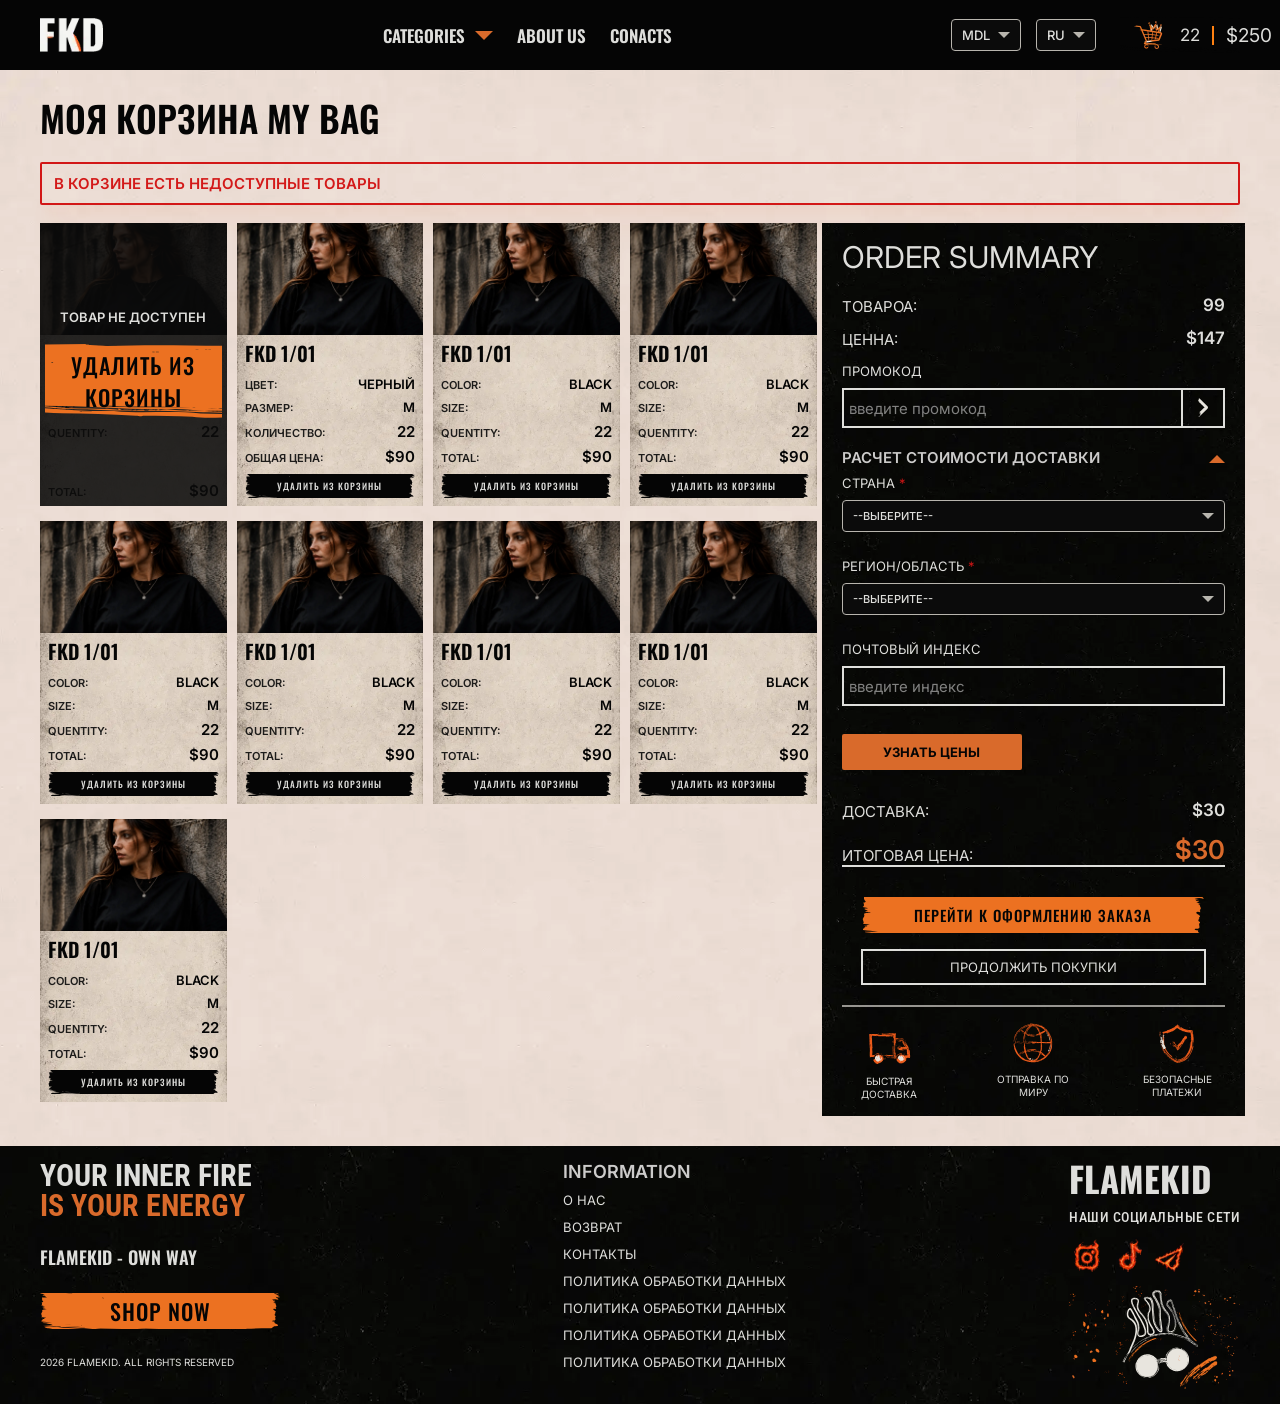
==== commit 868c4d43: "Add files via upload" ====
--- a/bag.html
+++ b/bag.html
@@ -45,7 +45,7 @@
 	</style>
 
 
-	<link rel="stylesheet" href="css/style.min.css?_v=20261029021142">
+	<link rel="stylesheet" href="css/style.min.css?_v=20261029133945">
 	<link rel="shortcut icon" href="favicon.ico">
 	<!-- <meta name="robots" content="noindex, nofollow"> -->
 	<meta name="viewport" content="width=device-width, initial-scale=1.0">
@@ -558,7 +558,7 @@
 			</form>
 		</div>
 	</div>
-	<script src="js/app.min.js?_v=20261029021142"></script>
+	<script src="js/app.min.js?_v=20261029133945"></script>
 </body>
 
 </html>
--- a/css/style.min.css
+++ b/css/style.min.css
@@ -1 +1 @@
-@import url(https://fonts.googleapis.com/css?family=Roboto+Condensed:300,regular,500,600,700,800&display=swap);@import url(https://fonts.googleapis.com/css?family=Oswald:500,600,700&display=swap);@import url(https://fonts.googleapis.com/css?family=Inter:regular,600,700&display=swap);[class*=_icon-]:before{font-family:icons;font-style:normal;font-weight:400;font-variant:normal;text-transform:none;line-height:1;-webkit-font-smoothing:antialiased;-moz-osx-font-smoothing:grayscale}[class*=_icon-]:before{display:block}*{padding:0;margin:0;border:0}*,:after,:before{-webkit-box-sizing:border-box;box-sizing:border-box}body,html{height:100%;min-width:320px}body{color:rgba(245,245,242,.9058823529);line-height:1;font-family:Inter;font-size:.9375rem;-ms-text-size-adjust:100%;-moz-text-size-adjust:100%;-webkit-text-size-adjust:100%;-webkit-font-smoothing:antialiased;-moz-osx-font-smoothing:grayscale}button,input,textarea{font-family:Inter;font-size:inherit}button{cursor:pointer;color:inherit;background-color:inherit}a{color:inherit}a:link,a:visited{text-decoration:none}a:hover{text-decoration:none}ul li{list-style:none}img{vertical-align:top}h1,h2,h3,h4,h5,h6{font-weight:inherit;font-size:inherit}.no-scrolling body{overflow:hidden;-ms-touch-action:none;touch-action:none}.loaded body .preloader{display:none}.lock body{overflow:hidden;-ms-touch-action:none;touch-action:none}.wrapper{min-height:100%;display:-webkit-box;display:-ms-flexbox;display:flex;-webkit-box-orient:vertical;-webkit-box-direction:normal;-ms-flex-direction:column;flex-direction:column;overflow:hidden}.wrapper>main{-webkit-box-flex:1;-ms-flex:1 1 auto;flex:1 1 auto}.wrapper>*{min-width:0}[class*=__container]{max-width:75rem;-webkit-box-sizing:content-box;box-sizing:content-box;margin:0 auto;padding:0 .9375rem}.select{position:relative}.select__body{position:relative}.select__title{color:rgba(245,245,242,.9058823529);text-align:left;font-size:.8125rem;font-weight:500;text-transform:uppercase;border:.09375rem solid #b8b5ae;border-radius:.25rem;background-color:#0b0b0b;cursor:pointer;width:100%}.select__value{display:-webkit-box;display:-ms-flexbox;display:flex;-webkit-box-align:center;-ms-flex-align:center;align-items:center;-webkit-box-pack:justify;-ms-flex-pack:justify;justify-content:space-between;-webkit-column-gap:.5rem;-moz-column-gap:.5rem;column-gap:.5rem;height:1.875rem;padding:0 .625rem}.select__value:after{content:"";-webkit-box-flex:0;-ms-flex:0 0 .625rem;flex:0 0 .625rem;-webkit-transition:all .3s ease 0s;transition:all .3s ease 0s;display:-webkit-box;display:-ms-flexbox;display:flex;-webkit-box-pack:center;-ms-flex-pack:center;justify-content:center;-webkit-box-align:center;-ms-flex-align:center;align-items:center;border-left:.375rem solid transparent;border-right:.375rem solid transparent;border-top:.375rem solid #b8b5ae}._select-open .select__value:after{-webkit-transform:rotate(-180deg);-ms-transform:rotate(-180deg);transform:rotate(-180deg);border-top:.375rem solid #d96a2b}.select__text{-webkit-box-flex:1;-ms-flex:1 1 auto;flex:1 1 auto}.select__input{width:100%;background-color:rgba(0,0,0,0);height:100%}.select__options{color:rgba(245,245,242,.9058823529);position:absolute;top:1.8125rem;border-radius:0 0 .25rem .25rem;min-width:100%;left:0;background-color:#0b0b0b;border-top:0;border:.09375rem solid #b8b5ae;border-top:0;padding:.25rem 0 .3125rem 0}.select__scroll{overflow-y:auto;overflow-x:hidden;max-height:200px}.select__option{width:100%;display:block;text-align:left;cursor:pointer;padding:.3125rem .625rem;color:inherit;font-size:.8125rem;font-weight:500;text-transform:uppercase}.select__option._select-selected{background-color:#eee}.select__row{display:-webkit-inline-box;display:-ms-inline-flexbox;display:inline-flex;-webkit-box-align:center;-ms-flex-align:center;align-items:center}.select._select-open{z-index:5}._select-tag{cursor:pointer}body::after{content:"";background-color:rgba(0,0,0,.7);position:fixed;width:100%;height:100%;top:0;left:0;opacity:0;-webkit-transition:opacity .4s ease 0s;transition:opacity .4s ease 0s;pointer-events:none;z-index:149}body.popup-show::after{opacity:1}.popup{position:fixed;top:0;left:0;bottom:0;right:0;padding:30px 10px;-webkit-transition:visibility .8s ease 0s;transition:visibility .8s ease 0s;visibility:hidden;pointer-events:none}.popup_show{z-index:150;visibility:visible;overflow:auto;pointer-events:auto}.popup_show .popup__content{visibility:visible;-webkit-transform:scale(1);-ms-transform:scale(1);transform:scale(1)}.popup__wrapper{display:-webkit-box;display:-ms-flexbox;display:flex;-webkit-box-align:center;-ms-flex-align:center;align-items:center;min-height:100%;width:100%;-webkit-box-pack:center;-ms-flex-pack:center;justify-content:center}.no-webp .popup__content{background:url(../img/background/big-bg.jpg) center/contain repeat}.popup__content{position:relative;visibility:hidden;-webkit-transform:scale(0);-ms-transform:scale(0);transform:scale(0);-webkit-transition:-webkit-transform .3s ease 0s;transition:-webkit-transform .3s ease 0s;transition:transform .3s ease 0s;transition:transform .3s ease 0s,-webkit-transform .3s ease 0s;background-color:#eee;padding:20px;width:100%;max-width:900px;border-radius:10px}.lock .popup__content{visibility:visible}.popup-close-btn{position:absolute;width:25px;height:25px;top:20px;right:20px}.popup-close-btn::after,.popup-close-btn::before{content:"";position:absolute;display:block;width:100%;height:3px;background-color:#050505;-webkit-transition:background-color .2s ease;transition:background-color .2s ease}.popup-close-btn::before{-webkit-transform:rotate(-45deg);-ms-transform:rotate(-45deg);transform:rotate(-45deg)}.popup-close-btn::after{-webkit-transform:rotate(45deg);-ms-transform:rotate(45deg);transform:rotate(45deg)}.content-popup{display:-webkit-box;display:-ms-flexbox;display:flex;-webkit-box-orient:vertical;-webkit-box-direction:normal;-ms-flex-direction:column;flex-direction:column;-webkit-box-align:center;-ms-flex-align:center;align-items:center;width:100%;max-width:400px}.content-popup__decor{position:relative;width:80px;height:80px;margin-bottom:18px;background:url(../img/icons/check-flame.svg) center/contain no-repeat}.content-popup__decor::before{content:"";position:absolute;top:55%;left:39%;width:25px;height:25px;-webkit-transform:scale(0);-ms-transform:scale(0);transform:scale(0);background:url(../img/icons/check-green.svg) 0 0 no-repeat}@-webkit-keyframes check-anim{0%{-webkit-transform:scale(0);transform:scale(0);opacity:0}60%{-webkit-transform:scale(1.15);transform:scale(1.15);opacity:1}100%{-webkit-transform:scale(1);transform:scale(1);opacity:1}}@keyframes check-anim{0%{-webkit-transform:scale(0);transform:scale(0);opacity:0}60%{-webkit-transform:scale(1.15);transform:scale(1.15);opacity:1}100%{-webkit-transform:scale(1);transform:scale(1);opacity:1}}.popup_show .content-popup__decor::before{-webkit-animation:check-anim .8s ease .5s forwards;animation:check-anim .8s ease .5s forwards}.content-popup__title{font-family:Oswald;font-size:26px;font-weight:600;color:#050505;text-transform:uppercase;line-height:1.3;text-align:center;margin-bottom:35px}.content-popup__btn-open-bag{width:50%;margin-bottom:18px}#popup-add-bag .content-popup__btn-buy{width:50%;background:url(../img/icons/hover-orange.svg) center/cover no-repeat;color:#050505}#modal-shipping .content-popup{-webkit-box-align:start;-ms-flex-align:start;align-items:flex-start;width:100%;max-width:700px;text-transform:uppercase}#modal-shipping .content-popup__title{font-size:1.125rem;margin-bottom:1rem}#modal-shipping .content-popup__subtitle{max-width:80%;color:#0b0b0b;font-size:.875rem;font-weight:500;line-height:1.3;margin-bottom:2rem}#modal-shipping .content-popup__btn-shiping{-ms-flex-item-align:end;align-self:flex-end}#modal-shipping .content-popup__btn-shiping{width:260px}#modal-shipping .content-popup p{font-family:Oswald;font-size:.875rem;font-weight:600;color:#050505;margin-bottom:.625rem}#modal-shipping .popup-close-btn{top:1.0625rem}.form-check{display:-webkit-box;display:-ms-flexbox;display:flex;-webkit-box-align:start;-ms-flex-align:start;align-items:flex-start;-webkit-column-gap:.625rem;-moz-column-gap:.625rem;column-gap:.625rem;margin-bottom:1.625rem}.form-check label{color:#0b0b0b;font-size:.875rem;font-weight:500;line-height:1.3}.form-check input{position:relative;-webkit-box-flex:0;-ms-flex:0 0 1.0625rem;flex:0 0 1.0625rem;height:1.0625rem;accent-color:#d96a2b}.tabs__navigation{display:-webkit-box;display:-ms-flexbox;display:flex}.tabs__title{font-size:1.125rem;text-transform:uppercase;font-family:Oswald;font-weight:600;padding:.625rem .9375rem;border-radius:.125rem}._tab-spoller .tabs__title{display:-webkit-box;display:-ms-flexbox;display:flex;-webkit-box-align:center;-ms-flex-align:center;align-items:center;-webkit-box-pack:justify;-ms-flex-pack:justify;justify-content:space-between;-webkit-column-gap:.625rem;-moz-column-gap:.625rem;column-gap:.625rem;font-size:1.0625rem;text-align:left;background-color:#0b0b0b;color:rgba(245,245,242,.9058823529);padding:.625rem;margin-bottom:.75rem}._tab-spoller .tabs__title::after{content:"";-webkit-box-flex:0;-ms-flex:0 0 .625rem;flex:0 0 .625rem;height:.625rem;border-left:.5rem solid transparent;border-right:.5rem solid transparent;border-top:.5rem solid #d96a2b;-webkit-transition:-webkit-transform .2s ease;transition:-webkit-transform .2s ease;transition:transform .2s ease;transition:transform .2s ease,-webkit-transform .2s ease}._tab-spoller .tabs__title._tab-active{color:rgba(245,245,242,.9058823529)}._tab-spoller .tabs__title._tab-active::after{-webkit-transform:rotate(-180deg);-ms-transform:rotate(-180deg);transform:rotate(-180deg)}.tabs__title._tab-active{background-color:#0b0b0b;color:#d96a2b}._tab-spoller .tabs__content{display:-webkit-box;display:-ms-flexbox;display:flex;-webkit-box-orient:vertical;-webkit-box-direction:normal;-ms-flex-direction:column;flex-direction:column}.tabs__body{padding:.9375rem;background-color:rgba(11,11,11,.0509803922)}[class*=-ibg]{position:relative}[class*=-ibg] img{position:absolute;width:100%;height:100%;top:0;left:0;-o-object-fit:cover;object-fit:cover}[class*=-ibg_contain] img{-o-object-fit:contain;object-fit:contain}.link-view-all{position:relative;min-height:2.0625rem;display:-webkit-inline-box;display:-ms-inline-flexbox;display:inline-flex;-webkit-box-align:center;-ms-flex-align:center;align-items:center;-webkit-box-pack:center;-ms-flex-pack:center;justify-content:center;-webkit-box-flex:0;-ms-flex:0 0 9.375rem;flex:0 0 9.375rem;padding:.5rem;font-family:"Roboto Condensed"}.link-view-all{font-weight:500;text-align:center;text-transform:uppercase;letter-spacing:.125rem;overflow:hidden;background:url(../img/icons/hover-black.svg) center/cover no-repeat;-webkit-transition:color .3s ease-in;transition:color .3s ease-in}.link-view-all::before{content:"";position:absolute;top:-1.5625rem;left:-4.375rem;width:1.875rem;height:6.25rem;opacity:.5;-webkit-transform:rotate(35deg);-ms-transform:rotate(35deg);transform:rotate(35deg);background-color:#d96a2b;-webkit-transition:left .6s cubic-bezier(.19,1,.22,1);transition:left .6s cubic-bezier(.19,1,.22,1)}.caption{font-family:Oswald}.caption{font-weight:600;text-transform:uppercase;color:#050505}.card-title{font-family:Oswald;font-size:1.625rem;font-weight:500;color:#050505;text-transform:uppercase}.row-top{display:-webkit-box;display:-ms-flexbox;display:flex;-webkit-box-align:start;-ms-flex-align:start;align-items:flex-start;-webkit-box-pack:justify;-ms-flex-pack:justify;justify-content:space-between;-webkit-column-gap:.9375rem;-moz-column-gap:.9375rem;column-gap:.9375rem}.card-ibg{padding-bottom:100%;border-radius:.25rem;overflow:hidden;text-align:center}.card-ibg img:not(._lazy-loaded){-webkit-filter:blur(5px);filter:blur(5px)}.card-ibg img{-webkit-filter:blur(0);filter:blur(0);-webkit-transition:-webkit-filter .4s ease-in-out;transition:-webkit-filter .4s ease-in-out;transition:filter .4s ease-in-out;transition:filter .4s ease-in-out,-webkit-filter .4s ease-in-out}.card-price{font-family:"Roboto Condensed"}.card-price{font-weight:700;color:#050505;text-transform:uppercase}.price{display:-webkit-box;display:-ms-flexbox;display:flex;-webkit-box-align:center;-ms-flex-align:center;align-items:center;-webkit-column-gap:1.5625rem;-moz-column-gap:1.5625rem;column-gap:1.5625rem;font-family:"Roboto Condensed";font-weight:700;text-transform:uppercase}.price__new{color:rgba(245,245,242,.9058823529)}.price__old{text-decoration:line-through;color:rgba(245,245,242,.6392156863)}.btn-bay{position:relative;display:-webkit-box;display:-ms-flexbox;display:flex;-webkit-box-align:center;-ms-flex-align:center;align-items:center;-webkit-box-pack:center;-ms-flex-pack:center;justify-content:center;min-height:2.25rem;padding:.3125rem;font-family:Oswald;font-size:.75rem;font-weight:500;text-transform:uppercase;letter-spacing:.0625rem;text-align:center;overflow:hidden;background:url(../img/icons/hover-black.svg) center/cover no-repeat;-webkit-transition:color .3s ease,-webkit-transform .1s ease;transition:color .3s ease,-webkit-transform .1s ease;transition:color .3s ease,transform .1s ease;transition:color .3s ease,transform .1s ease,-webkit-transform .1s ease}.btn-bay::before{content:"";position:absolute;top:-4.6875rem;left:-4.6875rem;width:3.125rem;height:9.6875rem;opacity:.5;-webkit-transform:rotate(35deg);-ms-transform:rotate(35deg);transform:rotate(35deg);background-color:#d96a2b;-webkit-transition:left .3s cubic-bezier(.19,1,.22,1);transition:left .3s cubic-bezier(.19,1,.22,1)}.btn-bay:active{-webkit-transform:scale(1.01);-ms-transform:scale(1.01);transform:scale(1.01)}.btn-bay_orange{color:#050505;background:url(../img/icons/hover-orange.svg) center/cover no-repeat}.product-card{position:relative;border-radius:.25rem}.no-webp .product-card__body{background:url(../img/background/bg-card2.jpg) 0 0/contain repeat}.product-card__body{position:relative;display:-webkit-box;display:-ms-flexbox;display:flex;-webkit-box-orient:vertical;-webkit-box-direction:normal;-ms-flex-direction:column;flex-direction:column;height:100%;padding-bottom:.625rem}.product-card__body::before{content:"";position:absolute;top:0;left:0;width:100%;height:100%}.product-card__img-link{margin-bottom:.25rem}.info-product{z-index:20;-webkit-box-flex:1;-ms-flex:1 1 auto;flex:1 1 auto;display:-webkit-box;display:-ms-flexbox;display:flex;-webkit-box-orient:vertical;-webkit-box-direction:normal;-ms-flex-direction:column;flex-direction:column;padding-top:0;padding-bottom:0}.info-product__top-row{display:-webkit-box;display:-ms-flexbox;display:flex;-webkit-box-pack:justify;-ms-flex-pack:justify;justify-content:space-between;-webkit-box-align:center;-ms-flex-align:center;align-items:center;-ms-flex-wrap:wrap;flex-wrap:wrap;gap:.75rem;margin-bottom:.75rem}.info-product__title{-webkit-box-flex:1;-ms-flex:1 1 45%;flex:1 1 45%}.info-product__sub-title{-webkit-box-flex:1;-ms-flex:1 1 auto;flex:1 1 auto;font-size:.8125rem;font-weight:600;line-height:1.2;color:#0b0b0b;text-transform:uppercase;margin-bottom:.75rem}.info-product__bottom .info-product__rating{margin-bottom:1rem}.row-price{display:-webkit-box;display:-ms-flexbox;display:flex;-webkit-box-align:center;-ms-flex-align:center;align-items:center;-webkit-column-gap:.625rem;-moz-column-gap:.625rem;column-gap:.625rem}.row-price__old{color:#050505;text-decoration:line-through;font-weight:600}.show-rating{display:-webkit-box;display:-ms-flexbox;display:flex;-webkit-box-align:end;-ms-flex-align:end;align-items:end;-webkit-column-gap:.5rem;-moz-column-gap:.5rem;column-gap:.5rem}.show-rating__items{display:-webkit-box;display:-ms-flexbox;display:flex;-webkit-box-align:center;-ms-flex-align:center;align-items:center;-webkit-column-gap:.0625rem;-moz-column-gap:.0625rem;column-gap:.0625rem}.show-rating__item-fire{position:relative;-webkit-box-flex:0;-ms-flex-positive:0;flex-grow:0;-ms-flex-negative:0;flex-shrink:0}.show-rating__item-fire::before{content:"";position:absolute;top:0;left:0;width:100%;height:100%;background:url(../img/icons/flame.svg) center no-repeat}.show-rating__item-fire_empty::before{content:"";position:absolute;top:0;left:0;width:100%;height:100%;background:url(../img/icons/flame-empty.svg) center no-repeat}.show-rating__quentity{color:#0b0b0b}.show-rating__quentity_white{color:rgba(245,245,242,.9058823529)}.btn-swiper-arrow{position:relative;width:1.375rem;height:1.375rem}.btn-swiper-arrow::before{content:"";position:absolute;top:0;left:0;width:100%;height:100%;-webkit-transition:-webkit-transform .1s ease;transition:-webkit-transform .1s ease;transition:transform .1s ease;transition:transform .1s ease,-webkit-transform .1s ease;cursor:pointer}.btn-swiper-arrow:active::before{-webkit-transform:scale(.8);-ms-transform:scale(.8);transform:scale(.8)}.control-swiper{display:-webkit-box;display:-ms-flexbox;display:flex;-webkit-box-align:center;-ms-flex-align:center;align-items:center;-webkit-box-pack:center;-ms-flex-pack:center;justify-content:center;gap:50px}.control-swiper__btn-prev::before{background:url(../img/icons/btn-prev.svg) center no-repeat}.control-swiper__btn-next::before{background:url(../img/icons/btn-next.svg) center no-repeat}.control-swiper__pagination{display:-webkit-box;display:-ms-flexbox;display:flex;-webkit-box-align:center;-ms-flex-align:center;align-items:center;gap:.3125rem}.swiper-pagination-bullet{position:relative;-webkit-box-flex:0;-ms-flex:0 0 .625rem;flex:0 0 .625rem;height:.625rem}.swiper-pagination-bullet::before{content:"";position:absolute;top:0;left:0;width:100%;height:100%;opacity:.5;background:url(../img/icons/bullet.svg) center no-repeat;-webkit-transition:opacity .2s ease;transition:opacity .2s ease;cursor:pointer}.swiper-pagination-bullet-active::before{opacity:1}.btn-grey-arrow{position:absolute;width:2.1875rem;height:2.1875rem;cursor:pointer}.btn-grey-arrow_next{top:50%;right:0;-webkit-transform:translateY(-50%);-ms-transform:translateY(-50%);transform:translateY(-50%);background:url(../img/icons/btn-next.-grey.svg) center no-repeat}.btn-grey-arrow_prev{top:50%;left:0;-webkit-transform:translateY(-50%);-ms-transform:translateY(-50%);transform:translateY(-50%);background:url(../img/icons/btn-prev-grey.svg) center no-repeat}.btn-grey-arrow.swiper-button-disabled{opacity:.5}.breadcrumbs__list{display:-webkit-box;display:-ms-flexbox;display:flex;-webkit-box-align:center;-ms-flex-align:center;align-items:center;font-family:"Roboto Condensed"}.breadcrumbs__list{font-weight:600;text-transform:uppercase}.breadcrumbs__list_black-color{color:#050505}.breadcrumbs__list_white-color{color:rgba(245,245,242,.9058823529)}.breadcrumbs__list>:not(:last-child)::after{content:"/";font-weight:600;margin:0 .375rem}.breadcrumbs__item{display:-webkit-box;display:-ms-flexbox;display:flex;-webkit-box-align:center;-ms-flex-align:center;align-items:center}.breadcrumbs__link{position:relative;display:inline-block;overflow:hidden}.breadcrumbs__link_black{color:#050505}.breadcrumbs__link_active{color:#d96a2b;font-weight:500}.breadcrumbs__link::before{content:"";position:absolute;bottom:0;left:-100%;width:100%;height:.09375rem;background-color:#ff8111;-webkit-transition:left .2s ease;transition:left .2s ease}.choose-size{position:relative;-webkit-box-flex:0;-ms-flex:0 0 2.8125rem;flex:0 0 2.8125rem;height:1.75rem;line-height:normal}.choose-size._no-size::before{content:"";position:absolute;top:50%;left:0;width:100%;height:.125rem;background-color:rgba(210,21,21,.9843137255);-webkit-transform:translateY(-50%) rotate(-45deg);-ms-transform:translateY(-50%) rotate(-45deg);transform:translateY(-50%) rotate(-45deg)}.choose-size._form-focus .info-size__label{border-color:#d96a2b}.choose-size__input{position:absolute;top:50%;left:50%;-webkit-transform:translate(-50%,-50%);-ms-transform:translate(-50%,-50%);transform:translate(-50%,-50%);opacity:0}.choose-size__input:checked+.choose-size__label{border-color:#d96a2b;color:#d96a2b}.choose-size__label{position:absolute;top:0;left:0;width:100%;height:100%;display:-webkit-box;display:-ms-flexbox;display:flex;-webkit-box-align:center;-ms-flex-align:center;align-items:center;-webkit-box-pack:center;-ms-flex-pack:center;justify-content:center;border:.125rem solid rgba(232,229,222,.6392156863);border-radius:.125rem;-webkit-transition:all .2s ease;transition:all .2s ease;font-weight:600}.banner-promo{position:relative;width:100%;margin-top:3.75rem}.banner-promo__img-ibg{display:block;width:100%;padding-bottom:190%}.title-label{font-family:"Roboto Condensed";font-size:.875rem;font-weight:600;text-transform:uppercase;color:#050505;margin-bottom:.625rem}.title-label_big{margin-bottom:1rem}.title-label span{color:rgba(210,21,21,.984)}.form-fkd__wrapper-input{position:relative;margin-bottom:1.25rem}.form-fkd__input{width:100%;min-height:2.75rem;padding:.3125rem .625rem;outline:0;border-radius:.25rem;border:.125rem solid #050505;background-color:rgba(0,0,0,0)}.form-fkd__input_textarea{min-height:7.5rem;resize:none}.form-fkd__input._form-error{border:.125rem solid rgba(210,21,21,.984);-webkit-box-shadow:0 80px 80px -20px rgba(255,90,48,.08),0 30px 24px -10px rgba(255,90,48,.05),0 12px 10px -6px rgba(255,90,48,.04),0 4px 4px -4px rgba(30,33,44,.03);box-shadow:0 80px 80px -20px rgba(255,90,48,.08),0 30px 24px -10px rgba(255,90,48,.05),0 12px 10px -6px rgba(255,90,48,.04),0 4px 4px -4px rgba(30,33,44,.03)}.form-fkd__input._form-focus{outline:0;border:.125rem solid #d96a2b}.form-fkd__btn{width:15rem;min-height:2.8125rem}.group-radio>:not(:last-child){margin-bottom:.625rem}.group-radio__item{display:-webkit-box;display:-ms-flexbox;display:flex;-webkit-box-align:center;-ms-flex-align:center;align-items:center;-webkit-column-gap:.625rem;-moz-column-gap:.625rem;column-gap:.625rem}.group-radio__item_use{margin-bottom:.625rem}.group-radio__input{width:1.125rem;height:1.125rem;accent-color:#d96a2b}.group-radio__label{margin-bottom:0}.form__error{position:absolute;left:0;bottom:-.875rem;font-size:.6875rem;color:rgba(210,21,21,.984)}.right-block{-webkit-box-flex:0;-ms-flex:0 0 35%;flex:0 0 35%}.right-block__img-ibg{width:100%;padding-bottom:108%}.promo-label{position:absolute;top:.9375rem;left:1.25rem;width:3.4375rem;min-height:1.625rem;display:none;-webkit-box-align:center;-ms-flex-align:center;align-items:center;-webkit-box-pack:center;-ms-flex-pack:center;justify-content:center;padding:.3125rem;text-align:center;border-radius:.25rem;background-color:#20c120;opacity:.9}.promo-label__txt{font-family:Oswald;line-height:1;letter-spacing:1.1px;color:#f5f5f2}._promo-active .promo-label{display:block}.header{position:absolute;top:0;left:0;width:100%;z-index:100}.header_black{background-color:#050505;position:static}.row-header{display:-webkit-box;display:-ms-flexbox;display:flex;-webkit-box-align:center;-ms-flex-align:center;align-items:center}.row-header{padding:.6875rem 0}.row-header__logo{position:relative;z-index:15;-webkit-box-flex:0;-ms-flex:0 0 3.75rem;flex:0 0 3.75rem;height:2.125rem}.row-header__logo img{min-width:100%;height:100%}.menu{-webkit-box-flex:1;-ms-flex:1 1 auto;flex:1 1 auto;display:-webkit-box;display:-ms-flexbox;display:flex;-webkit-box-align:center;-ms-flex-align:center;align-items:center;-webkit-box-pack:center;-ms-flex-pack:center;justify-content:center}.menu__list{display:-webkit-box;display:-ms-flexbox;display:flex;-ms-flex-wrap:wrap;flex-wrap:wrap;-webkit-box-pack:center;-ms-flex-pack:center;justify-content:center}.menu__item{position:relative;z-index:5;padding:0 .75rem;min-height:1.75rem;display:-webkit-box;display:-ms-flexbox;display:flex;-webkit-box-align:center;-ms-flex-align:center;align-items:center;-webkit-box-pack:center;-ms-flex-pack:center;justify-content:center;font-family:Oswald}.menu__item{font-weight:600;text-transform:uppercase}.menu__item::before{content:"";position:absolute;z-index:-1;top:0;left:0;width:100%;height:100%;-webkit-transform:scale3d(0,1,1);transform:scale3d(0,1,1);-webkit-transform-origin:center left;-ms-transform-origin:center left;transform-origin:center left;background:url(../img/icons/hover-orange.svg) center/cover no-repeat;-webkit-transition:-webkit-transform .2s ease-in;transition:-webkit-transform .2s ease-in;transition:transform .2s ease-in;transition:transform .2s ease-in,-webkit-transform .2s ease-in}.menu__item_sub-item{-webkit-box-pack:start;-ms-flex-pack:start;justify-content:flex-start;background-color:#050505;-webkit-transition:color .2s ease;transition:color .2s ease;padding-top:.625rem;padding-bottom:.625rem}.menu__link{-ms-flex-preferred-size:100%;flex-basis:100%}.menu__sub-menu{position:absolute;top:1.375rem;left:0;z-index:1;min-width:9.375rem;visibility:hidden;opacity:0;padding-top:.9375rem;-webkit-transition:opacity .5s ease;transition:opacity .5s ease}.menu__sub-menu._sub-menu-open{visibility:visible;opacity:1}.block-info-header{position:relative;z-index:5;display:-webkit-box;display:-ms-flexbox;display:flex;-webkit-box-align:center;-ms-flex-align:center;align-items:center;-webkit-box-pack:center;-ms-flex-pack:center;justify-content:center}.block-info-header__custom-select{display:-webkit-box;display:-ms-flexbox;display:flex;-webkit-box-align:center;-ms-flex-align:center;align-items:center;-webkit-column-gap:.9375rem;-moz-column-gap:.9375rem;column-gap:.9375rem}.bag{display:-webkit-box;display:-ms-flexbox;display:flex;-webkit-box-align:center;-ms-flex-align:center;align-items:center;-webkit-column-gap:.75rem;-moz-column-gap:.75rem;column-gap:.75rem;padding:.1875rem .5rem;background:url(../img/icons/hover-black.svg) center/cover no-repeat}.no-webp .bag::before{background:url(../img/icons/cart.png) center/contain no-repeat}.bag::before{content:"";-webkit-box-flex:0;-ms-flex:0 0 2.5rem;flex:0 0 2.5rem;height:1.875rem;-webkit-transition:-webkit-transform .1s ease-in;transition:-webkit-transform .1s ease-in;transition:transform .1s ease-in;transition:transform .1s ease-in,-webkit-transform .1s ease-in}.bag__quentity{font-size:1.0625rem}.bag__value-price{display:-webkit-box;display:-ms-flexbox;display:flex;-webkit-column-gap:.75rem;-moz-column-gap:.75rem;column-gap:.75rem;font-size:1.1875rem}.bag__value-price::before{content:"";width:.125rem;background-color:#ff8111}.header .menu__item_categories{-webkit-column-gap:.625rem;-moz-column-gap:.625rem;column-gap:.625rem}.arrow-button{display:none;border-left:.5625rem solid transparent;border-right:.5625rem solid transparent;border-top:.5625rem solid #d96a2b;-webkit-transition:all .3s ease;transition:all .3s ease;-webkit-transition:-webkit-transform .2s ease;transition:-webkit-transform .2s ease;transition:transform .2s ease;transition:transform .2s ease,-webkit-transform .2s ease}.arrow-button._btn-visible{display:block}.arrow-button._btn-rotate{-webkit-transform:rotate(-180deg);-ms-transform:rotate(-180deg);transform:rotate(-180deg)}.arrow-button:focus{outline:0}.menu-text{display:none}.no-webp .footer{background:url(../img/background/bg-abour-product.jpg) center repeat}.footer{padding:.9375rem 0}.footer__row{display:-webkit-box;display:-ms-flexbox;display:flex;-webkit-box-pack:justify;-ms-flex-pack:justify;justify-content:space-between;-webkit-column-gap:.9375rem;-moz-column-gap:.9375rem;column-gap:.9375rem}.links-info-footer{-webkit-box-flex:1;-ms-flex:1 1 auto;flex:1 1 auto;display:-webkit-box;display:-ms-flexbox;display:flex;-webkit-box-pack:center;-ms-flex-pack:center;justify-content:center}.left-item-footer{-webkit-box-flex:0;-ms-flex:0 0 20%;flex:0 0 20%;-ms-flex-item-align:start;align-self:flex-start;display:-webkit-box;display:-ms-flexbox;display:flex;-webkit-box-orient:vertical;-webkit-box-direction:normal;-ms-flex-direction:column;flex-direction:column;row-gap:1.6875rem}.left-item-footer__big-txt{font-family:"Roboto Condensed"}.left-item-footer__big-txt{font-weight:700;text-transform:uppercase}.left-item-footer__big-txt span{color:#d96a2b}.left-item-footer__small-txt{font-family:Oswald}.left-item-footer__small-txt{font-weight:600;text-transform:uppercase}.left-item-footer__link{width:100%}.left-item-footer__copyright{text-transform:uppercase;line-height:1.3}.right-item{display:-webkit-box;display:-ms-flexbox;display:flex;-webkit-box-orient:vertical;-webkit-box-direction:normal;-ms-flex-direction:column;flex-direction:column;-ms-flex-item-align:start;align-self:flex-start;row-gap:.875rem}.right-item__logo{font-family:Oswald}.right-item__logo{font-weight:700;text-transform:uppercase;display:inline-block}.right-item__soc-media-title{font-family:"Roboto Condensed";font-size:.8125rem;font-weight:500;text-transform:uppercase;letter-spacing:.5px}.right-item__spollers{font-family:"Roboto Condensed";font-weight:600;text-transform:uppercase}.right-item__img-ibg{width:100%;padding-bottom:60%}.media-social{display:-webkit-box;display:-ms-flexbox;display:flex;-webkit-box-align:end;-ms-flex-align:end;align-items:flex-end;-ms-flex-wrap:wrap;flex-wrap:wrap;-webkit-column-gap:.5rem;-moz-column-gap:.5rem;column-gap:.5rem;row-gap:.75rem}.media-social__link-ibg{-webkit-box-flex:0;-ms-flex:0 0 2.125rem;flex:0 0 2.125rem;padding-bottom:2.125rem;-webkit-transition:-webkit-transform .2s ease-in;transition:-webkit-transform .2s ease-in;transition:transform .2s ease-in;transition:transform .2s ease-in,-webkit-transform .2s ease-in}.spollers__title{font-size:1.125rem;font-weight:600;text-transform:uppercase;color:#cccbca;margin-bottom:.625rem}.links-info-footer .spollers__body>:not(:last-child){margin-bottom:.75rem}.spollers__link{text-transform:uppercase;-webkit-transition:color .2s ease;transition:color .2s ease;font-size:.8125rem}.spollers__link:hover{color:#ff8111}.page__hero{padding-bottom:.625rem}.no-webp .page__product-new{background:url(../img/background/big-bg.jpg) 0 0/contain repeat}.no-webp .hero-page{background:url(../img/banner-home/bgcfkd4.jpg) center/cover no-repeat}.hero-page{position:relative}.hero-page::before{content:"";position:absolute;top:0;left:0;z-index:2;width:100%;height:100%;background-color:rgba(91,149,91,.12)}.hero-page__img-man-ibg{position:absolute;bottom:0}.content-hero>:last-child{margin-bottom:0}.content-hero__logo-ibg{width:81.244%;padding-bottom:14%}.content-hero__title{position:absolute;width:1px;height:1px;margin:-1px;padding:0;overflow:hidden;clip:rect(0 0 0 0);border:0}.content-hero__bottom-row{position:relative;z-index:3;display:-webkit-box;display:-ms-flexbox;display:flex;-webkit-box-pack:justify;-ms-flex-pack:justify;justify-content:space-between;-webkit-box-align:center;-ms-flex-align:center;align-items:center;-webkit-column-gap:.875rem;-moz-column-gap:.875rem;column-gap:.875rem}.content-hero__crambs{font-family:"Roboto Condensed";font-weight:500}.content-hero__crambs{text-transform:uppercase;letter-spacing:.125rem}.content-hero p{font-weight:600;line-height:1.2;text-transform:uppercase;max-width:38%}.brush-text__svg{display:block;width:100%}.brush-text__title{letter-spacing:1px;fill:#fff}.brush-mask__stroke{stroke-dasharray:1000;stroke-dashoffset:1000;-webkit-animation:brush-loop 33s linear infinite;animation:brush-loop 33s linear infinite}@-webkit-keyframes brush-loop{0%{stroke-dashoffset:1000}12.121%{stroke-dashoffset:0}57.576%{stroke-dashoffset:0}69.697%{stroke-dashoffset:1000}100%{stroke-dashoffset:1000}}@keyframes brush-loop{0%{stroke-dashoffset:1000}12.121%{stroke-dashoffset:0}57.576%{stroke-dashoffset:0}69.697%{stroke-dashoffset:1000}100%{stroke-dashoffset:1000}}.no-webp .featured{background:url(../img/background/big-bg.jpg) 0 0/contain repeat}.featured__products{display:-webkit-box;display:-ms-flexbox;display:flex;-ms-flex-wrap:wrap;flex-wrap:wrap;row-gap:1.25rem;margin:0 -.625rem}.featured__product{-ms-flex-preferred-size:25%;flex-basis:25%;padding:0 .625rem}.no-webp .our-advantages{background:url(../img/background/bg-abour-product.jpg) 0 0 repeat}.our-advantages__row{display:-webkit-box;display:-ms-flexbox;display:flex;-webkit-box-pack:justify;-ms-flex-pack:justify;justify-content:space-between;-webkit-column-gap:.3125rem;-moz-column-gap:.3125rem;column-gap:.3125rem;row-gap:.8125rem}.our-advantages__item{position:relative;-ms-flex-preferred-size:30%;flex-basis:30%;display:-webkit-box;display:-ms-flexbox;display:flex;-webkit-column-gap:.8125rem;-moz-column-gap:.8125rem;column-gap:.8125rem}.our-advantages__decor{-webkit-box-flex:0;-ms-flex:0 0 .125rem;flex:0 0 .125rem;background-color:rgba(245,245,242,.9058823529)}.our-advantages__img{-webkit-box-flex:0;-ms-flex:0 0 17%;flex:0 0 17%;-ms-flex-item-align:start;align-self:flex-start}.our-advantages__img img{width:100%;max-width:4.8125rem}.our-advantages__body-info{text-transform:uppercase;line-height:1.4}.our-advantages__title{font-family:Oswald}.our-advantages__title{font-weight:400;color:#e8e5de}.no-webp .block-about-product{background:url(../img/background/big-bg.jpg) 0 0/contain repeat}.block-about-product__row{display:-webkit-box;display:-ms-flexbox;display:flex}.block-about-product__item-img-ibg{-webkit-box-flex:1;-ms-flex:1 0 50%;flex:1 0 50%;padding-bottom:32.9268%}.info-about-product{display:-webkit-box;display:-ms-flexbox;display:flex;-webkit-box-align:center;-ms-flex-align:center;align-items:center;-webkit-box-pack:center;-ms-flex-pack:center;justify-content:center;padding:.9375rem 0;background:url(../img/icons/animline3.gif) center/cover no-repeat}.info-about-product__body{max-width:70%}.info-about-product p{color:#0b0b0b;line-height:1.2}.info-about-product p{font-weight:500;text-transform:lowercase}.icons-row{display:-webkit-box;display:-ms-flexbox;display:flex;-webkit-box-align:center;-ms-flex-align:center;align-items:center;-ms-flex-wrap:wrap;flex-wrap:wrap;-webkit-column-gap:.3125rem;-moz-column-gap:.3125rem;column-gap:.3125rem}.icons-row__item{position:relative;-webkit-box-flex:0;-ms-flex:0 0 22%;flex:0 0 22%;padding-bottom:22%}.icons-row__item::before{content:"";position:absolute;top:0;left:0;width:100%;height:100%}.icons-row__item:nth-child(1)::before{background:url(../img/icons/painter-brush.svg) center/contain no-repeat}.icons-row__item:nth-child(3)::before{background:url(../img/icons/airbrushsvg.svg) center/contain no-repeat}.icons-row__item:nth-child(5)::before{background:url(../img/icons/tishirt.svg) center/contain no-repeat}.icons-row__decor{-webkit-box-flex:0;-ms-flex:0 0 12%;flex:0 0 12%;height:1.25rem;background:url(../img/icons/decor-brush-line.svg) center/cover no-repeat}.no-webp .slide-card__body{background:url(../img/background/bg-card2.jpg) 0 0/cover no-repeat}.slide-card__body{display:-webkit-box;display:-ms-flexbox;display:flex;-webkit-box-align:center;-ms-flex-align:center;align-items:center;-webkit-box-pack:justify;-ms-flex-pack:justify;justify-content:space-between;-webkit-column-gap:.625rem;-moz-column-gap:.625rem;column-gap:.625rem}.slide-card__img{width:55%;padding-bottom:55%}.slide-card__info{-webkit-box-flex:1;-ms-flex:1 1 auto;flex:1 1 auto;padding:.625rem .625rem .625rem 0}.slide-card__title{margin-bottom:.75rem}.slide-card__price{margin-bottom:1rem}.slide-card__bay-btn{width:100%}.page__breadcrumbs-product{padding:.9375rem 0 1.5rem 0;background-color:#0b0b0b}.page__product-order{padding-top:.625rem;padding-bottom:2.5rem}.no-webp .page__like-may{background:url(../img/background/big-bg.jpg) 0 0/contain repeat}.order-product{background-color:#0b0b0b}.left-item-photo{-webkit-box-flex:0;-ms-flex:0 0 45%;flex:0 0 45%;min-width:0}.left-item-photo__slider{position:relative}.big-photo-product{margin-bottom:.625rem}.big-photo-product__img-ibg{width:100%;padding-bottom:73%}.thumb-photo__swiper .swiper-slide-thumb-active{border:.125rem solid rgba(232,229,222,.6392156863)}.thumb-photo__img-ibg{padding-bottom:80%}.info-product-order{text-transform:uppercase;opacity:.8}.info-product-order__title{font-family:Oswald;font-weight:600;font-size:1.875rem;margin-bottom:1rem}.info-product-order__rating{margin-bottom:.875rem}.info-product-order__price{margin-bottom:.75rem}.info-product-order__description{max-width:75%;font-size:.875rem;line-height:1.3;margin-bottom:.875rem}.info-product-order__size{margin-bottom:1.25rem}.info-product-order__btns{display:-webkit-box;display:-ms-flexbox;display:flex}.info-product-order__btns{margin-bottom:1rem}.info-product-order__btn-add-bag{-webkit-box-flex:0;-ms-flex:0 1 40%;flex:0 1 40%;font-size:.9375rem}.info-product-order__icons-row{padding-top:.75rem}.info-size__top-row{margin-bottom:.75rem}.info-size__choose{display:-webkit-box;display:-ms-flexbox;display:flex;-webkit-box-align:center;-ms-flex-align:center;align-items:center;-ms-flex-wrap:wrap;flex-wrap:wrap;gap:.9375rem}.row-info-product{display:-webkit-box;display:-ms-flexbox;display:flex;-webkit-box-align:center;-ms-flex-align:center;align-items:center;-webkit-box-pack:justify;-ms-flex-pack:justify;justify-content:space-between;-webkit-column-gap:.625rem;-moz-column-gap:.625rem;column-gap:.625rem}.row-info-product__title{font-size:1.125rem}.row-info-product__guide{-webkit-transition:color .2s ease;transition:color .2s ease}.quantity-btn{display:-webkit-box;display:-ms-flexbox;display:flex;-webkit-box-align:center;-ms-flex-align:center;align-items:center}.quantity-btn__minus{width:2.4375rem;height:2.3125rem;background-color:#d96a2b;border-top-left-radius:.1875rem;border-bottom-left-radius:.1875rem;font-size:1.25rem;-webkit-transition:color .2s ease;transition:color .2s ease}.quantity-btn__minus._btn-disable{opacity:.5;cursor:not-allowed}.quantity-btn__minus:active{font-size:1.375rem}.quantity-btn__input{width:3.125rem;height:2.3125rem;padding:.375rem .75rem;outline:0;font-size:1rem;text-align:center;font-weight:600}.quantity-btn__plus{background-color:#d96a2b;width:2.4375rem;height:2.3125rem;border-top-right-radius:.1875rem;border-bottom-right-radius:.1875rem;font-size:1.25rem;-webkit-transition:color .2s ease;transition:color .2s ease}.quantity-btn__plus:active{font-size:1.375rem}.row-icons-product{display:-webkit-box;display:-ms-flexbox;display:flex;-webkit-box-align:center;-ms-flex-align:center;align-items:center;position:relative;-webkit-box-pack:justify;-ms-flex-pack:justify;justify-content:space-between;-webkit-column-gap:.625rem;-moz-column-gap:.625rem;column-gap:.625rem}.row-icons-product::before{content:"";position:absolute;top:0;left:0;width:100%;height:.09375rem;background-color:rgba(232,229,222,.6392156863)}.row-icons-product__card{-webkit-box-flex:0;-ms-flex:0 0 25%;flex:0 0 25%;display:-webkit-box;display:-ms-flexbox;display:flex;-webkit-box-orient:vertical;-webkit-box-direction:normal;-ms-flex-direction:column;flex-direction:column;-webkit-box-align:center;-ms-flex-align:center;align-items:center;row-gap:.625rem;text-align:center;line-height:1.3}.row-icons-product__icon-diverly{width:2.8125rem;height:2.8125rem;background:url(../img/icons/car-01.svg) 0 0 no-repeat}.row-icons-product__txt{font-size:.625rem}.row-icons-product__icon-shiping{width:2.5rem;height:2.5rem;background:url(../img/icons/shar-orange.svg) 0 0 no-repeat}.row-icons-product__icon-secure{width:2.5rem;height:2.5rem;background:url(../img/icons/secure-01.svg) 0 0 no-repeat}.aditional-info{font-size:.75rem;margin-bottom:1rem}.aditional-info>:not(:last-child){margin-bottom:.5rem}.aditional-info__drop{display:inline-block;-webkit-transition:color .2s ease;transition:color .2s ease}.aditional-info__item{display:-webkit-box;display:-ms-flexbox;display:flex;-webkit-box-align:center;-ms-flex-align:center;align-items:center;-webkit-column-gap:.625rem;-moz-column-gap:.625rem;column-gap:.625rem}.aditional-info__value_stock{color:#20c120}.aditional-info__value_limit{font-size:.9375rem;font-weight:600;color:#ff8111}.no-webp .details-product{background:url(../img/background/big-bg.jpg) 0 0/contain repeat}.details-product{text-transform:uppercase;color:#050505}.row-review{display:-webkit-box;display:-ms-flexbox;display:flex;-webkit-box-align:start;-ms-flex-align:start;align-items:flex-start;-webkit-box-pack:justify;-ms-flex-pack:justify;justify-content:space-between;-ms-flex-wrap:wrap;flex-wrap:wrap;row-gap:1.25rem}.row-review__form{-webkit-box-flex:1;-ms-flex:1 1 auto;flex:1 1 auto;color:rgba(245,245,242,.9058823529)}.row-review .form-fkd__btn{width:11.25rem;min-height:2.25rem}.feedback{-webkit-box-flex:0;-ms-flex:0 0 45%;flex:0 0 45%;max-height:500px;overflow-y:auto}.feedback__item{margin-bottom:1.5rem}.feedback__item:last-child{margin-bottom:0}.feedback__info{display:-webkit-box;display:-ms-flexbox;display:flex;-webkit-box-align:end;-ms-flex-align:end;align-items:flex-end;-webkit-column-gap:.625rem;-moz-column-gap:.625rem;column-gap:.625rem;margin-bottom:.625rem}.feedback__name{font-family:Oswald;font-size:.8125rem}.feedback__data{font-style:italic;font-size:.75rem}.feedback__rating{margin-bottom:.625rem}.feedback__text{font-size:.875rem;line-height:1.3;text-transform:none}.title-feedback{display:-webkit-box;display:-ms-flexbox;display:flex;-webkit-box-align:end;-ms-flex-align:end;align-items:flex-end;-webkit-column-gap:.625rem;-moz-column-gap:.625rem;column-gap:.625rem}.rating-tabs{margin-bottom:1.125rem}.rating-tabs__title{margin-bottom:.625rem}.rating-tabs__items{display:-webkit-box;display:-ms-flexbox;display:flex;-webkit-box-align:center;-ms-flex-align:center;align-items:center;-webkit-column-gap:.75rem;-moz-column-gap:.75rem;column-gap:.75rem}.rating-tabs__item{position:relative;-webkit-box-flex:0;-ms-flex:0 0 1.875rem;flex:0 0 1.875rem;height:1.875rem;border-radius:50%;line-height:normal;border:.125rem solid #050505;overflow:hidden}.rating-tabs__input{position:absolute;top:50%;left:50%;-webkit-transform:translate(-50%,-50%);-ms-transform:translate(-50%,-50%);transform:translate(-50%,-50%);opacity:0}.rating-tabs__input:checked+.rating-tabs__label span{opacity:0}.rating-tabs__input:checked+.rating-tabs__label::before{opacity:1}.rating-tabs__label{position:absolute;width:100%;height:100%;display:-webkit-box;display:-ms-flexbox;display:flex;-webkit-box-align:center;-ms-flex-align:center;align-items:center;-webkit-box-pack:center;-ms-flex-pack:center;justify-content:center;overflow:hidden}.rating-tabs__label span{color:#d96a2b;font-weight:600;opacity:1}.rating-tabs__label::before{content:"";position:absolute;top:50%;left:50%;-webkit-transform:translate(-50%,-50%);-ms-transform:translate(-50%,-50%);transform:translate(-50%,-50%);width:.875rem;height:.875rem;opacity:0;background:url(../img/icons/check-green.svg) center no-repeat;-webkit-transition:opacity .2s ease;transition:opacity .2s ease}.description-tab{max-width:70%}.description-tab>:not(:last-child){margin-bottom:.9375rem}.description-tab p{font-size:1.125rem;line-height:1.3;text-transform:none}.composition-fabric{width:40%;display:-webkit-box;display:-ms-flexbox;display:flex;-webkit-box-orient:vertical;-webkit-box-direction:normal;-ms-flex-direction:column;flex-direction:column;row-gap:.75rem}.composition-fabric__title{font-family:Oswald;font-size:1rem;font-weight:600}.composition-fabric__item{display:-webkit-box;display:-ms-flexbox;display:flex;-webkit-box-align:center;-ms-flex-align:center;align-items:center;-webkit-box-pack:justify;-ms-flex-pack:justify;justify-content:space-between;-webkit-column-gap:.625rem;-moz-column-gap:.625rem;column-gap:.625rem}.sizes-table{width:50%;padding:0}.sizes-table__img-ibg{width:100%;padding-bottom:60%}.take-care{width:100%;font-size:1rem;line-height:1.3;text-transform:none}.no-webp .page_bg{background:url(../img/background/big-bg.jpg) 0 0/contain repeat}.page__breadcrumbs-bag{padding:.9375rem 0 1.5rem 0}.content-bag__info-empty-bag{display:none}.content-bag__info-empty-bag{font-weight:600;color:#050505}._bag-empty .content-bag__info-empty-bag{display:block}.content-bag__row{display:-webkit-box;display:-ms-flexbox;display:flex;-webkit-box-align:start;-ms-flex-align:start;align-items:flex-start;margin:0 -.3125rem}._bag-empty .content-bag__row{display:none}.content-bag__alert{margin-bottom:1.125rem}.column-left-bag{-webkit-box-flex:0;-ms-flex:0 0 65%;flex:0 0 65%;display:-webkit-box;display:-ms-flexbox;display:flex;-ms-flex-wrap:wrap;flex-wrap:wrap;row-gap:.9375rem;color:#050505;font-weight:600;text-transform:uppercase}.product-bag{position:relative;-webkit-box-flex:0;-ms-flex:0 0 25%;flex:0 0 25%;padding:0 .3125rem}.no-webp .product-bag__card{background:url(../img/background/bg-card2.jpg) 0 0/contain repeat}.product-bag__card{display:-webkit-box;display:-ms-flexbox;display:flex;-webkit-box-orient:vertical;-webkit-box-direction:normal;-ms-flex-direction:column;flex-direction:column;height:100%}.product-bag__img-ibg{padding-bottom:60%}.product-bag__body{-webkit-box-flex:1;-ms-flex:1 1 auto;flex:1 1 auto;padding:.5rem;display:-webkit-box;display:-ms-flexbox;display:flex;-webkit-box-orient:vertical;-webkit-box-direction:normal;-ms-flex-direction:column;flex-direction:column;row-gap:.625rem}.product-bag__title{font-family:Oswald;font-size:1.25rem;margin-bottom:.3125rem}.product-bag__btn-remove{font-size:.5625rem;color:rgba(245,245,242,.9058823529);width:100%;min-height:0}._unavailable .product-bag__btn-remove{display:none}.caption-info-bag{font-size:.6875rem;color:rgba(11,11,11,.9137254902)}.caption-info-bag::after{content:":"}.info-card-bag{display:-webkit-box;display:-ms-flexbox;display:flex;-webkit-box-align:end;-ms-flex-align:end;align-items:flex-end;-webkit-box-pack:justify;-ms-flex-pack:justify;justify-content:space-between;-webkit-column-gap:.5rem;-moz-column-gap:.5rem;column-gap:.5rem}.info-color__value{font-size:.8125rem}.info-size__value{font-size:.8125rem}.price-product-bag{-webkit-box-flex:1;-ms-flex:1 1 auto;flex:1 1 auto}.no-stock{position:absolute;top:0;left:.3125rem;width:95%;height:100%;display:none;-webkit-box-align:center;-ms-flex-align:center;align-items:center;-webkit-box-pack:center;-ms-flex-pack:center;justify-content:center;background-color:rgba(11,11,11,.8705882353)}._unavailable .no-stock{display:-webkit-box;display:-ms-flexbox;display:flex}.no-stock__info{color:rgba(245,245,242,.9058823529);padding:.3125rem}.no-stock__title{font-weight:600;text-align:center;margin-bottom:1.25rem}.no-stock__remove-btn{width:100%;min-height:1.375rem;font-size:.625rem}.no-webp .column-right{background:url(../img/background/bg-abour-product.jpg) center/contain repeat}.column-right{-webkit-box-flex:1;-ms-flex:1 1 auto;flex:1 1 auto;padding:0 .3125rem}.column-right__body{padding:.9375rem;display:-webkit-box;display:-ms-flexbox;display:flex;-webkit-box-orient:vertical;-webkit-box-direction:normal;-ms-flex-direction:column;flex-direction:column;text-transform:uppercase}.column-right__title{line-height:1.3}.column-right__quentity-info{margin-bottom:1rem}.column-right__price{margin-bottom:1rem}.column-right__price_total{margin-bottom:1.875rem;border-bottom:.125rem solid rgba(245,245,242,.9058823529)}.column-right__promo-code{margin-bottom:1.25rem}.column-right__shiping{margin-bottom:2rem}.column-right__checkout{width:90%;-ms-flex-item-align:center;-ms-grid-row-align:center;align-self:center;margin-bottom:1rem}.column-right__continue-shop{-ms-flex-item-align:center;-ms-grid-row-align:center;align-self:center;display:-webkit-inline-box;display:-ms-inline-flexbox;display:inline-flex;-webkit-box-align:center;-ms-flex-align:center;align-items:center;-webkit-box-pack:center;-ms-flex-pack:center;justify-content:center;min-height:2.25rem;width:90%;padding:.125rem;font-size:.8125rem;border:.125rem solid rgba(245,245,242,.9058823529);margin-bottom:1.25rem;-webkit-transition:all .2s ease;transition:all .2s ease}.column-right__icons-row{padding-top:.9375rem}.info-quentity__title::after{content:":"}.info-quentity__product-quentity{font-size:1.0625rem;font-weight:600}.price-order{padding-bottom:.125rem}.price-order__title::after{content:":"}.price-order__price{font-size:1.0625rem;font-weight:600}.price-order__price_big-price{font-size:1.625rem;color:#d96a2b}.code-promo__title{font-size:.8125rem;margin-bottom:.625rem}.code-promo__form{display:-webkit-box;display:-ms-flexbox;display:flex;height:2.5rem;border:.125rem solid rgba(245,245,242,.9058823529)}.code-promo__input{-webkit-box-flex:1;-ms-flex:1 1 auto;flex:1 1 auto;padding:.3125rem;border-right:.125rem solid rgba(245,245,242,.9058823529);color:rgba(245,245,242,.5490196078);caret-color:rgba(245,245,242,.9058823529);background-color:rgba(0,0,0,0)}.code-promo__input::-webkit-input-placeholder{color:rgba(245,245,245,.5137254902)}.code-promo__input::-moz-placeholder{color:rgba(245,245,245,.5137254902)}.code-promo__input:-ms-input-placeholder{color:rgba(245,245,245,.5137254902)}.code-promo__input::-ms-input-placeholder{color:rgba(245,245,245,.5137254902)}.code-promo__input::placeholder{color:rgba(245,245,245,.5137254902)}.code-promo__btn{-webkit-box-flex:0;-ms-flex:0 0 2.5rem;flex:0 0 2.5rem;background:url(../img/icons/btn-next.-grey.svg) center/contain no-repeat;background-size:.625rem}.alert{display:none;padding:.75rem;border:.125rem solid rgba(210,21,21,.984);-webkit-box-shadow:0 80px 80px -20px rgba(255,90,48,.08),0 30px 24px -10px rgba(255,90,48,.05),0 12px 10px -6px rgba(255,90,48,.04),0 4px 4px -4px rgba(30,33,44,.03);box-shadow:0 80px 80px -20px rgba(255,90,48,.08),0 30px 24px -10px rgba(255,90,48,.05),0 12px 10px -6px rgba(255,90,48,.04),0 4px 4px -4px rgba(30,33,44,.03);border-radius:.125rem}.alert__text{text-transform:uppercase;color:rgba(210,21,21,.984);font-weight:600}.alert._alert-active{display:block}.shiping .select__title{font-size:.6875rem}.shiping .select__option{font-size:.6875rem}.shiping .select__body{z-index:4}.shiping .spollers__title{width:100%;display:-webkit-box;display:-ms-flexbox;display:flex;-webkit-box-align:center;-ms-flex-align:center;align-items:center;-webkit-box-pack:justify;-ms-flex-pack:justify;justify-content:space-between;-webkit-column-gap:.625rem;-moz-column-gap:.625rem;column-gap:.625rem}.shiping .spollers__title{text-align:left}.shiping .spollers__title::after{content:"";-webkit-box-flex:0;-ms-flex:0 0 .625rem;flex:0 0 .625rem;height:.625rem;border-left:.5rem solid transparent;border-right:.5rem solid transparent;border-top:.5rem solid #d96a2b;-webkit-transition:-webkit-transform .2s ease;transition:-webkit-transform .2s ease;transition:transform .2s ease;transition:transform .2s ease,-webkit-transform .2s ease}.shiping .spollers__title._spoller-active::after{-webkit-transform:rotate(-180deg);-ms-transform:rotate(-180deg);transform:rotate(-180deg)}.form-shipping__item{position:relative;margin-bottom:1.75rem}.form-shipping__item_country{z-index:10}.form-shipping__label{display:block;font-size:.8125rem;margin-bottom:.625rem}.form-shipping__label span{color:rgba(209,21,21,.9803921569)}.form-shipping__poscode{display:block;width:100%;padding:.3125rem;height:2.5rem;border:.125rem solid rgba(245,245,242,.9058823529);color:rgba(245,245,242,.5490196078);caret-color:rgba(245,245,242,.9058823529);background-color:rgba(0,0,0,0)}.form-shipping__poscode::-webkit-input-placeholder{color:rgba(245,245,245,.5137254902)}.form-shipping__poscode::-moz-placeholder{color:rgba(245,245,245,.5137254902)}.form-shipping__poscode:-ms-input-placeholder{color:rgba(245,245,245,.5137254902)}.form-shipping__poscode::-ms-input-placeholder{color:rgba(245,245,245,.5137254902)}.form-shipping__poscode::placeholder{color:rgba(245,245,245,.5137254902)}.form-shipping__btn{display:-webkit-box;display:-ms-flexbox;display:flex;-webkit-box-align:center;-ms-flex-align:center;align-items:center;-webkit-box-pack:center;-ms-flex-pack:center;justify-content:center;min-height:2.25rem;width:11.25rem;padding:0 .625rem;text-transform:uppercase;font-size:.8125rem;color:#050505;font-weight:700;border-radius:.125rem;background-color:#d96a2b;-webkit-transition:color .3s ease;transition:color .3s ease}.page__big-txt-info{padding-top:3.75rem}.brand-hero{position:relative;background-color:#0b0b0b}.brand-hero__row{display:-webkit-box;display:-ms-flexbox;display:flex;row-gap:.9375rem}.brand-hero__img-ibg{-webkit-box-flex:0;-ms-flex:0 0 50%;flex:0 0 50%;padding-bottom:40%;-ms-flex-item-align:start;align-self:flex-start}.brand-hero__info{-webkit-box-flex:1;-ms-flex:1 1 auto;flex:1 1 auto;text-transform:uppercase}.brand-hero__info{opacity:.8}.brand-hero__info p{font-weight:500;line-height:1.4}.brand-hero__info p span{color:#d96a2b;font-weight:700}.brand-hero__info:last-child{margin-bottom:0}.brand-hero__title{position:absolute;width:1px;height:1px;margin:-1px;padding:0;overflow:hidden;clip:rect(0 0 0 0);border:0}.brand-hero__logo-ibg{width:35%;padding-bottom:6%;margin-bottom:.375rem}.brand-hero__sub-title{font-family:"Roboto Condensed"}.brand-hero__sub-title{font-weight:700}.brand-hero__link{width:50%;min-height:3rem}.no-webp .who-we-are{background:url(../img/background/big-bg.jpg) 0 0/contain repeat}.who-we-are__row{display:-webkit-box;display:-ms-flexbox;display:flex;-webkit-box-pack:justify;-ms-flex-pack:justify;justify-content:space-between;-webkit-column-gap:.9375rem;-moz-column-gap:.9375rem;column-gap:.9375rem}.who-we-are__item{-webkit-box-flex:0;-ms-flex:0 0 28%;flex:0 0 28%}.who-we-are__decor{-webkit-box-flex:0;-ms-flex:0 0 .125rem;flex:0 0 .125rem;min-height:100%;background-color:rgba(11,11,11,.7882352941)}.card-about{display:-webkit-box;display:-ms-flexbox;display:flex;-webkit-box-align:center;-ms-flex-align:center;align-items:center;-webkit-box-orient:vertical;-webkit-box-direction:normal;-ms-flex-direction:column;flex-direction:column;row-gap:.3125rem}.card-about__icon{width:6.25rem;height:6.25rem}.no-webp .card-about__icon_korona{background:url(../img/icons/korona-black-01-02.png) center/contain no-repeat}.no-webp .card-about__icon_flame{background:url(../img/icons/flame-icon.png) center/contain no-repeat}.no-webp .card-about__icon_tamplate{background:url(../img/icons/tamplate.png) center/contain no-repeat}.card-about__txt{font-family:"Roboto Condensed";font-weight:600}.card-about__txt{line-height:1.3;color:#050505;text-align:center;text-transform:uppercase}.no-webp .galerie{background:url(../img/background/big-bg.jpg) 0 0/contain repeat}.galerie__slider{position:relative}.galerie__btn-next{display:none}.galerie__btn-prev{display:none}.galerie__swiper-pagination{-webkit-box-pack:center;-ms-flex-pack:center;justify-content:center;-webkit-column-gap:.625rem;-moz-column-gap:.625rem;column-gap:.625rem}.slide-galerie_two-img{display:-webkit-box;display:-ms-flexbox;display:flex;-webkit-box-orient:vertical;-webkit-box-direction:normal;-ms-flex-direction:column;flex-direction:column;row-gap:.3125rem}.slide-galerie__img-ibg{width:100%;padding-bottom:100%}.slide-galerie__img-ibg_big{padding-bottom:57%}.slide-galerie__img-ibg_small{padding-bottom:41.5%}.galerie .swiper-pagination-bullet{display:none}.no-webp .info-big-txt{background:url(../img/background/big-bg.jpg) 0 0/contain repeat}.info-big-txt__top-el{padding:1.5625rem 0}.info-big-txt__bottom-row{display:-webkit-box;display:-ms-flexbox;display:flex;-webkit-box-orient:vertical;-webkit-box-direction:normal;-ms-flex-direction:column;flex-direction:column;-webkit-box-align:center;-ms-flex-align:center;align-items:center;row-gap:1.375rem}.info-big-txt__small-txt{font-family:Oswald}.info-big-txt__small-txt{line-height:1.2;font-weight:500;color:#050505;text-transform:uppercase}.info-big-txt__small-txt span{color:#d96a2b}.info-big-txt__btn{width:18.75rem;min-height:3rem;font-size:1.125rem}.no-webp .el-top{background:url(../img/background/bg-abour-product.jpg) 0 0 repeat}.el-top{margin-bottom:1.375rem}.el-top__container{display:-webkit-box;display:-ms-flexbox;display:flex;-webkit-box-align:center;-ms-flex-align:center;align-items:center;-webkit-box-pack:justify;-ms-flex-pack:justify;justify-content:space-between;-webkit-column-gap:.9375rem;-moz-column-gap:.9375rem;column-gap:.9375rem}.el-top__text{max-width:43.75rem;font-family:"Roboto Condensed"}.el-top__text{line-height:1.2;font-weight:700;text-transform:uppercase}.el-top__text span{color:#d96a2b}.el-top__decor-img-ibg{-webkit-box-flex:0;-ms-flex:0 0 19%;flex:0 0 19%;padding-bottom:15%}.category-page{background-color:#0b0b0b}.category-page__row{display:-webkit-box;display:-ms-flexbox;display:flex;-webkit-box-pack:justify;-ms-flex-pack:justify;justify-content:space-between;-webkit-column-gap:1.5625rem;-moz-column-gap:1.5625rem;column-gap:1.5625rem}.category-page__content{position:relative;z-index:2;display:-webkit-box;display:-ms-flexbox;display:flex;-webkit-box-orient:vertical;-webkit-box-direction:normal;-ms-flex-direction:column;flex-direction:column;-webkit-box-pack:center;-ms-flex-pack:center;justify-content:center}.category-page__content{text-transform:uppercase;opacity:.8}.category-page__content p{max-width:90%}.category-page__content p{font-weight:500;line-height:1.4}.category-page__title{font-family:Oswald}.category-page__title{font-weight:600;line-height:1.2}.category-page__quentity-products{color:#d96a2b;font-weight:700}.category-page__img-ibg{-webkit-box-flex:0;-ms-flex:0 0 50%;flex:0 0 50%;padding-bottom:40%;-ms-flex-item-align:start;align-self:flex-start}.no-webp .block-products{background:url(../img/background/big-bg.jpg) 0 0/contain repeat}.block-products__row-content{display:-webkit-box;display:-ms-flexbox;display:flex;-webkit-column-gap:.9375rem;-moz-column-gap:.9375rem;column-gap:.9375rem}.block-products__filters{padding-right:.625rem}.block-products__top-row{display:-webkit-box;display:-ms-flexbox;display:flex;-webkit-box-pack:end;-ms-flex-pack:end;justify-content:flex-end;-webkit-column-gap:1.5625rem;-moz-column-gap:1.5625rem;column-gap:1.5625rem;margin-bottom:.5rem}.block-products__mob-btn-filter{display:none;-webkit-box-align:center;-ms-flex-align:center;align-items:center;-webkit-box-pack:center;-ms-flex-pack:center;justify-content:center;min-width:5rem;min-height:1.9375rem;padding:0 .625rem;color:#d96a2b;text-align:center}.block-products__mob-btn-filter{text-transform:uppercase;border:.09375rem solid #b8b5ae;border-radius:.25rem;background-color:#0b0b0b;cursor:pointer}.filters{-webkit-box-flex:0;-ms-flex:0 0 11.25rem;flex:0 0 11.25rem;border-right:.125rem solid rgba(11,11,11,.3411764706)}.filters__title{font-family:Oswald;font-size:1.625rem;font-weight:600;color:#050505;text-transform:uppercase;margin-bottom:.9375rem}.filters__category .spollers__item{position:relative;padding:.9375rem 0}.filters__category .spollers__item::before{content:"";position:absolute;bottom:0;left:0;width:85%;height:.125rem;background-color:rgba(11,11,11,.3411764706)}.mob-header-filtres{position:fixed;top:-100%;left:0;z-index:105;width:100%;height:3.75rem;display:-webkit-box;display:-ms-flexbox;display:flex;-webkit-box-align:center;-ms-flex-align:center;align-items:center;-webkit-box-pack:justify;-ms-flex-pack:justify;justify-content:space-between;-webkit-column-gap:.9375rem;-moz-column-gap:.9375rem;column-gap:.9375rem;padding:0 .9375rem;background-color:#050505;-webkit-transition:top .9s ease;transition:top .9s ease}._open-filtres .mob-header-filtres{top:0}.mob-header-filtres__title{position:relative;z-index:110;font-family:Oswald;font-size:1.375rem;font-weight:600;color:#cccbca;text-transform:uppercase}.mob-header-filtres__btn{position:relative;-webkit-box-flex:0;-ms-flex:0 0 2rem;flex:0 0 2rem;height:2rem}.mob-header-filtres__btn::after,.mob-header-filtres__btn::before{content:"";position:absolute;display:block;width:100%;height:3px;-webkit-transform:rotate(0);-ms-transform:rotate(0);transform:rotate(0);background-color:#d96a2b;-webkit-transition:-webkit-transform 1.8s ease;transition:-webkit-transform 1.8s ease;transition:transform 1.8s ease;transition:transform 1.8s ease,-webkit-transform 1.8s ease}._open-filtres .mob-header-filtres__btn::before{-webkit-transform:rotate(-45deg);-ms-transform:rotate(-45deg);transform:rotate(-45deg)}._open-filtres .mob-header-filtres__btn::after{-webkit-transform:rotate(45deg);-ms-transform:rotate(45deg);transform:rotate(45deg)}.body-spollers__content{display:-webkit-box;display:-ms-flexbox;display:flex}.body-spollers__content_category{-webkit-box-orient:vertical;-webkit-box-direction:normal;-ms-flex-direction:column;flex-direction:column;-webkit-box-align:start;-ms-flex-align:start;align-items:flex-start;row-gap:.625rem}.body-spollers__content_size{-ms-flex-wrap:wrap;flex-wrap:wrap;gap:.625rem}.body-spollers__content_color{-ms-flex-wrap:wrap;flex-wrap:wrap;gap:.625rem}.el-spollers{display:-webkit-box;display:-ms-flexbox;display:flex;-webkit-box-align:end;-ms-flex-align:end;align-items:flex-end;-webkit-column-gap:.3125rem;-moz-column-gap:.3125rem;column-gap:.3125rem}.el-spollers__checkbox{-webkit-appearance:none;-moz-appearance:none;appearance:none;position:relative;-webkit-box-flex:0;-ms-flex:0 0 1rem;flex:0 0 1rem;height:1rem;border:.125rem solid #0b0b0b;border-radius:.125rem;outline:0}.el-spollers__checkbox:focus{border-width:.15625rem}.el-spollers__checkbox::before{content:"";position:absolute;top:50%;left:50%;-webkit-transform:translate(-50%,-50%);-ms-transform:translate(-50%,-50%);transform:translate(-50%,-50%);width:.75rem;height:.75rem;opacity:0;background:url(../img/icons/check.svg) center no-repeat}.el-spollers__checkbox:checked{background-color:#050505}.el-spollers__checkbox:checked::before{opacity:1}.el-spollers__label{font-size:.8125rem;font-weight:600;text-transform:uppercase;color:#0b0b0b}.filter-size{position:relative;-webkit-box-flex:0;-ms-flex:0 0 2.5rem;flex:0 0 2.5rem;height:1.5rem}.filter-size__checkbox{-webkit-appearance:none;-moz-appearance:none;appearance:none;width:100%;height:100%;border:.125rem solid #0b0b0b;border-radius:.125rem;outline:0}.filter-size__checkbox:focus{border-width:.15625rem}.filter-size__checkbox:checked{background-color:#050505}.filter-size__checkbox:checked+.filter-size__label{color:#d96a2b}.filter-size__label{position:absolute;top:50%;left:50%;font-size:.8125rem;font-weight:600;text-transform:uppercase;line-height:normal;-webkit-transform:translate(-50%,-50%);-ms-transform:translate(-50%,-50%);transform:translate(-50%,-50%);color:#0b0b0b}.filter-color{-webkit-box-flex:0;-ms-flex:0 0 1.75rem;flex:0 0 1.75rem;height:1.75rem;border-radius:50%;overflow:hidden}.filter-color__checkbox{position:relative;-webkit-appearance:none;-moz-appearance:none;appearance:none;width:100%;height:100%;border-radius:50%;border:.1875rem solid #0b0b0b;background-color:rgba(0,0,0,0)}.filter-color__checkbox::after,.filter-color__checkbox::before{content:"";position:absolute;top:50%;left:50%;-webkit-transform:translate(-50%,-50%);-ms-transform:translate(-50%,-50%);transform:translate(-50%,-50%);width:.75rem;height:.75rem}.filter-color__checkbox::before{z-index:2;opacity:0;background:url(../img/icons/check.svg) center no-repeat}.filter-color__checkbox::after{width:110%;height:110%;border-radius:50%;overflow:hidden;background-color:rgba(11,11,11,.0941176471)}.filter-color__checkbox:focus{border-color:#d96a2b}.filter-color__checkbox:checked::before{opacity:1}.cards{display:-webkit-box;display:-ms-flexbox;display:flex;-ms-flex-wrap:wrap;flex-wrap:wrap;row-gap:.625rem;margin:0 -.3125rem;margin-bottom:1.375rem}.cards__item{-webkit-box-flex:0;-ms-flex:0 0 25%;flex:0 0 25%;padding:0 .3125rem}.paging{display:-webkit-box;display:-ms-flexbox;display:flex;-webkit-box-align:center;-ms-flex-align:center;align-items:center;-webkit-box-pack:center;-ms-flex-pack:center;justify-content:center;-ms-flex-wrap:wrap;flex-wrap:wrap;gap:.9375rem;padding:0 1.125rem}.paging__btn{padding:.625rem .875rem;font-size:.875rem;font-weight:600;border:.125rem solid #0b0b0b;border-radius:.125rem;color:#050505;-webkit-transition:all .2s ease;transition:all .2s ease}.paging-active{background-color:#050505;color:#d96a2b}.block-products .select{-webkit-box-flex:0;-ms-flex:0 0 30%;flex:0 0 30%}.block-products .select__options{border-color:#b8b5ae}.filters .spollers__title{font-size:1rem;font-weight:700;color:#0b0b0b}.btn-filters{position:relative;z-index:2;display:-webkit-box;display:-ms-flexbox;display:flex;-webkit-box-align:center;-ms-flex-align:center;align-items:center;-webkit-box-pack:center;-ms-flex-pack:center;justify-content:center;min-height:2.25rem;width:100%;padding:0 .625rem;font-size:.75rem;text-transform:uppercase;color:#050505;font-weight:600;border:.1875rem solid #050505;border-radius:.125rem;overflow:hidden;margin-top:1rem;-webkit-transition:color .5s ease;transition:color .5s ease}.btn-filters::before{content:"";position:absolute;top:0;left:-100%;z-index:-1;width:100%;height:100%;background-color:#0b0b0b;-webkit-transition:left .3s ease;transition:left .3s ease}.no-webp .contacts-page{background:url(../img/background/big-bg.jpg) 0 0/contain repeat}.contacts-page__row{display:-webkit-box;display:-ms-flexbox;display:flex;gap:2.5rem}.contacts-page__left-column{-webkit-box-flex:1;-ms-flex:1 1 100%;flex:1 1 100%}.contacts-page__right-column{-ms-flex-item-align:center;-ms-grid-row-align:center;align-self:center}.info-contacts{display:-webkit-box;display:-ms-flexbox;display:flex;-webkit-box-orient:vertical;-webkit-box-direction:normal;-ms-flex-direction:column;flex-direction:column;row-gap:.625rem;text-transform:uppercase;color:#0b0b0b;font-weight:600;margin-bottom:1.5rem}.info-contacts__connection span{color:rgba(11,11,11,.8196078431);-webkit-transition:color .2s ease;transition:color .2s ease}.no-webp .return-page{background:url(../img/background/big-bg.jpg) 0 0/contain repeat}.return-page__subtitle{font-size:.8125rem;text-transform:uppercase;color:#0b0b0b;font-weight:600;line-height:1.3;max-width:70%;margin-bottom:.875rem}.return-page__row{display:-webkit-box;display:-ms-flexbox;display:flex;gap:2.5rem}.return-page__form{-webkit-box-flex:1;-ms-flex:1 1 100%;flex:1 1 100%}.return-page__decor{-ms-flex-item-align:start;align-self:flex-start}.page__breadcrumbs-checkout{padding:.9375rem 0 1.5rem 0}.page__order-details{padding-bottom:1.5625rem}.order-details__row-form{display:-webkit-box;display:-ms-flexbox;display:flex}.form-left-item{-webkit-box-flex:1;-ms-flex:1 1 auto;flex:1 1 auto}.title-checkout{color:#0b0b0b}.form-right-item{-webkit-box-flex:0;-ms-flex:0 0 40%;flex:0 0 40%}.form-right-item__btn-confirm{font-size:.8125rem;width:50%}.shiping-method{padding:.9375rem;text-transform:uppercase;background:rgba(5,5,5,.1803921569);border-radius:.25rem;margin-bottom:1.375rem}.shiping-method__subtitle{color:#0b0b0b;font-size:.875rem;font-weight:500;line-height:1.3;margin-bottom:2rem}.shiping-method p{font-family:"Roboto Condensed";font-size:.9375rem;font-weight:600;color:#050505;margin-bottom:.625rem}.shiping-method>:last-child{margin-bottom:0}.price-payment{padding:.9375rem;text-transform:uppercase;border:.125rem solid #050505;border-radius:.25rem;color:#0b0b0b;margin-bottom:1.375rem;font-weight:500}.price-payment>:not(:last-child){margin-bottom:.625rem}.price-payment__title{font-family:"Roboto Condensed";font-size:.9375rem;font-weight:600;color:#050505;text-transform:uppercase}.payment-coment{margin-bottom:1.375rem}.payment-coment__title{font-family:"Roboto Condensed";font-size:.9375rem;font-weight:600;color:#050505;text-transform:uppercase;margin-bottom:.625rem}.payment-coment__txt{width:100%;min-height:6.25rem;padding:.3125rem .625rem;border-radius:.25rem;border:.125rem solid #050505;resize:none;background-color:rgba(0,0,0,0)}.method-payment{padding:.9375rem;text-transform:uppercase;color:#050505;background:rgba(5,5,5,.1803921569);border-radius:.25rem;margin-bottom:1.375rem}.method-payment>:not(:last-child){margin-bottom:.625rem}.method-payment label{display:-webkit-box;display:-ms-flexbox;display:flex;-webkit-box-align:center;-ms-flex-align:center;align-items:center;-webkit-column-gap:.625rem;-moz-column-gap:.625rem;column-gap:.625rem;line-height:normal}.method-payment input{-webkit-box-flex:0;-ms-flex:0 0 1.0625rem;flex:0 0 1.0625rem;height:1.0625rem;accent-color:#d96a2b}.method-payment p{font-size:"Roboto Condensed";font-weight:600}.agree{display:-webkit-box;display:-ms-flexbox;display:flex;-webkit-box-align:start;-ms-flex-align:start;align-items:flex-start;-webkit-column-gap:.9375rem;-moz-column-gap:.9375rem;column-gap:.9375rem;font-size:.8125rem;line-height:1.3;text-transform:uppercase;margin-bottom:1.5rem}.agree__checkbox{position:relative;top:.125rem;-webkit-box-flex:0;-ms-flex:0 0 .9375rem;flex:0 0 .9375rem;height:.9375rem;-webkit-appearance:none;-moz-appearance:none;appearance:none;border:.125rem solid #050505;border-radius:.25rem}.agree__checkbox::before{content:"";position:absolute;top:50%;left:50%;-webkit-transform:translate(-50%,-50%);-ms-transform:translate(-50%,-50%);transform:translate(-50%,-50%);width:80%;height:80%;background:url(../img/icons/check.svg) center/contain no-repeat;opacity:0;-webkit-transition:opacity .2s ease;transition:opacity .2s ease}.agree__checkbox:checked{background-color:#050505}.agree__checkbox:checked::before{opacity:1}.agree__terms{color:#0b0b0b}.agree__link{color:#d96a2b;-webkit-transition:color .2s ease;transition:color .2s ease}.order-details .select{margin-bottom:1.25rem}.order-details .select__title{min-height:2.75rem;color:#050505;font-weight:600;border:.125rem solid #050505;background-color:rgba(0,0,0,0)}.order-details .select__value::after{border-left:.5rem solid transparent;border-right:.5rem solid transparent;border-top:.5rem solid #d96a2b}.order-details .select__options{top:2.625rem}.order-details .spollers__title{font-size:1.25rem}.order-details .spollers__title::after{border-top-color:#d96a2b}.success{text-transform:uppercase}.success__row{display:-webkit-box;display:-ms-flexbox;display:flex;-webkit-box-pack:justify;-ms-flex-pack:justify;justify-content:space-between;-webkit-column-gap:3.125rem;-moz-column-gap:3.125rem;column-gap:3.125rem}.success__info{-ms-flex-item-align:center;-ms-grid-row-align:center;align-self:center}.success__info p{font-weight:600;color:#050505;margin-bottom:1.125rem}.success__title{margin-bottom:1.625rem}.success__link-contacts{color:#d96a2b}.success__link-continue-shop{margin-top:2rem;width:15rem}.success__decor-img{-webkit-box-flex:0;-ms-flex:0 0 40%;flex:0 0 40%}.success__img-ibg{padding-bottom:108%}.info-page{color:#050505}.info-page h1{font-family:Oswald;font-weight:500;text-transform:uppercase;color:#050505}.info-page h1{margin-bottom:1.5rem}.info-page p{font-size:1rem;color:#0b0b0b;line-height:1.3;margin-bottom:1rem}.info-page img{display:block;max-width:25rem;width:100%;margin-bottom:1.25rem}.info-page a{display:inline-block;margin-bottom:1rem}.swiper{overflow:hidden}.swiper-wrapper{width:100%;height:100%;-webkit-box-sizing:content-box;box-sizing:content-box;display:-webkit-box;display:-ms-flexbox;display:flex;position:relative}.swiper-vertical .swiper-wrapper{-webkit-box-orient:vertical;-webkit-box-direction:normal;-ms-flex-direction:column;flex-direction:column}.swiper-autoheight .swiper-wrapper{-webkit-box-align:start;-ms-flex-align:start;align-items:flex-start}.swiper-initialized .swiper-slide{-ms-flex-negative:0;flex-shrink:0}.swiper-android .swiper-slide,.swiper-android .swiper-wrapper{-webkit-transform:translate3d(0,0,0);transform:translate3d(0,0,0)}.swiper-button-lock{display:none!important}[data-simplebar]{position:relative;-webkit-box-orient:vertical;-webkit-box-direction:normal;-ms-flex-direction:column;flex-direction:column;-ms-flex-wrap:wrap;flex-wrap:wrap;-webkit-box-pack:start;-ms-flex-pack:start;justify-content:flex-start;-ms-flex-line-pack:start;align-content:flex-start;-webkit-box-align:start;-ms-flex-align:start;align-items:flex-start}.simplebar-wrapper{overflow:hidden;width:inherit;height:inherit;max-width:inherit;max-height:inherit}.simplebar-mask{direction:inherit;position:absolute;overflow:hidden;padding:0;margin:0;left:0;top:0;bottom:0;right:0;width:auto!important;height:auto!important;z-index:0}.simplebar-offset{direction:inherit!important;-webkit-box-sizing:inherit!important;box-sizing:inherit!important;resize:none!important;position:absolute;top:0;left:0;bottom:0;right:0;padding:0;margin:0;-webkit-overflow-scrolling:touch}.simplebar-content-wrapper{direction:inherit;-webkit-box-sizing:border-box!important;box-sizing:border-box!important;position:relative;display:block;height:100%;width:auto;max-width:100%;max-height:100%;overflow:auto;scrollbar-width:none;-ms-overflow-style:none}.simplebar-content-wrapper::-webkit-scrollbar,.simplebar-hide-scrollbar::-webkit-scrollbar{display:none;width:0;height:0}.simplebar-content:after,.simplebar-content:before{content:" ";display:table}.simplebar-placeholder{max-height:100%;max-width:100%;width:100%;pointer-events:none}.simplebar-height-auto-observer-wrapper{-webkit-box-sizing:inherit!important;box-sizing:inherit!important;height:100%;width:100%;max-width:1px;position:relative;float:left;max-height:1px;overflow:hidden;z-index:-1;padding:0;margin:0;pointer-events:none;-webkit-box-flex:inherit;-ms-flex-positive:inherit;flex-grow:inherit;-ms-flex-negative:0;flex-shrink:0;-ms-flex-preferred-size:0;flex-basis:0}.simplebar-height-auto-observer{-webkit-box-sizing:inherit;box-sizing:inherit;display:block;opacity:0;position:absolute;top:0;left:0;height:1000%;width:1000%;min-height:1px;min-width:1px;overflow:hidden;pointer-events:none;z-index:-1}.simplebar-track{z-index:1;position:absolute;right:0;bottom:0;pointer-events:none;overflow:hidden}[data-simplebar].simplebar-dragging{pointer-events:none;-webkit-touch-callout:none;-webkit-user-select:none;-moz-user-select:none;-ms-user-select:none;user-select:none}[data-simplebar].simplebar-dragging .simplebar-content{pointer-events:none;-webkit-touch-callout:none;-webkit-user-select:none;-moz-user-select:none;-ms-user-select:none;user-select:none}[data-simplebar].simplebar-dragging .simplebar-track{pointer-events:all}.simplebar-scrollbar{position:absolute;left:0;right:0;min-height:10px}.simplebar-scrollbar:before{position:absolute;content:"";background:#000;border-radius:7px;left:2px;right:2px;opacity:0;-webkit-transition:opacity .2s .5s linear;transition:opacity .2s .5s linear}.simplebar-scrollbar.simplebar-visible:before{opacity:.5;-webkit-transition-delay:0s;transition-delay:0s;-webkit-transition-duration:0s;transition-duration:0s}.simplebar-track.simplebar-vertical{top:0;width:11px}.simplebar-scrollbar:before{top:2px;bottom:2px;left:2px;right:2px}.simplebar-track.simplebar-horizontal{left:0;height:11px}.simplebar-track.simplebar-horizontal .simplebar-scrollbar{right:auto;left:0;top:0;bottom:0;min-height:0;min-width:10px;width:auto}[data-simplebar-direction=rtl] .simplebar-track.simplebar-vertical{right:auto;left:0}.simplebar-dummy-scrollbar-size{direction:rtl;position:fixed;opacity:0;visibility:hidden;height:500px;width:500px;overflow-y:hidden;overflow-x:scroll;-ms-overflow-style:scrollbar!important}.simplebar-dummy-scrollbar-size>div{width:200%;height:200%;margin:10px 0}.simplebar-hide-scrollbar{position:fixed;left:0;visibility:hidden;overflow-y:scroll;scrollbar-width:none;-ms-overflow-style:none}@media (min-width:35.93625em){.order-product__row{display:-webkit-box;display:-ms-flexbox;display:flex}}@media (min-width:74.9375em){.row-header{-webkit-column-gap:1.25rem;-moz-column-gap:1.25rem;column-gap:1.25rem}.row-header{min-height:4.375rem}.menu__item{font-size:1.0625rem}.block-info-header{-webkit-column-gap:1.5rem;-moz-column-gap:1.5rem;column-gap:1.5rem}}@media (min-width:76.875em){#modal-shipping .content-popup__btn-shiping{font-size:.9375rem}.caption{font-size:2.25rem}.card-price{font-size:1.75rem}.price__new{font-size:2.125rem}.price__old{font-size:1.625rem}.btn-bay_orange{font-size:1.375rem}.info-product{padding-left:1.125rem}.info-product{padding-right:1.125rem}.row-price__old{font-size:1.375rem}.show-rating__item-fire{-ms-flex-preferred-size:1.5625rem;flex-basis:1.5625rem}.show-rating__item-fire{height:1.5625rem}.breadcrumbs__list{font-size:.875rem}.title-label_big{font-size:1.375rem}.left-item-footer__big-txt{font-size:1.875rem}.left-item-footer__small-txt{font-size:1.125rem}.left-item-footer__copyright{font-size:.625rem}.right-item__logo{font-size:2.1875rem}.page__hero{padding-top:5.75rem}.page__featured{padding-top:1.875rem}.page__featured{padding-bottom:1.875rem}.page__advantages{padding-top:2.5rem}.page__advantages{padding-bottom:2.5rem}.page__product-new{padding-top:2.5rem}.page__product-new{padding-bottom:2.5rem}.content-hero__logo-ibg{margin-bottom:2rem}.brush-text__title{font-size:3.25rem}.featured__top-row{margin-bottom:1.625rem}.our-advantages__title{font-size:1.125rem}.our-advantages__title{margin-bottom:.625rem}.our-advantages p{font-size:.8125rem}.info-about-product p{font-size:1.125rem}.info-about-product p{margin-bottom:3.375rem}.info-about-product__title{font-size:2.25rem}.info-about-product__title{margin-bottom:1rem}.new-product__top-row{margin-bottom:1.625rem}.new-product__slider{margin-bottom:1.25rem}.page__product-details{padding-top:1.875rem}.page__like-may{padding-top:2.5rem}.page__like-may{padding-bottom:2.5rem}.order-product__row{-webkit-column-gap:3.75rem;-moz-column-gap:3.75rem;column-gap:3.75rem}.row-review{-webkit-column-gap:1.875rem;-moz-column-gap:1.875rem;column-gap:1.875rem}.may-like__top-row{margin-bottom:1.625rem}.page__bag-content{padding-top:1.875rem}.page__bag-content{padding-bottom:1.875rem}.content-bag__top-row{margin-bottom:1.625rem}.content-bag__info-empty-bag{font-size:1.875rem}.no-stock__title{font-size:.8125rem}.column-right__title{font-size:1.875rem}.column-right__title{margin-bottom:1.25rem}.column-right__checkout{font-size:.9375rem}.alert__text{font-size:.9375rem}.shiping .spollers__title{font-size:.9375rem}.page__we-are{padding-top:1.875rem}.page__we-are{padding-bottom:3.75rem}.page__big-txt-info{padding-bottom:1.875rem}.brand-hero__row{-webkit-column-gap:1.875rem;-moz-column-gap:1.875rem;column-gap:1.875rem}.brand-hero__info{padding-top:1.875rem}.brand-hero__info{padding-bottom:1.875rem}.brand-hero__info p{font-size:1.125rem}.brand-hero__info p{margin-bottom:1.875rem}.brand-hero__sub-title{font-size:1.875rem}.brand-hero__sub-title{margin-bottom:1rem}.who-we-are__top-row{margin-bottom:1.625rem}.card-about__txt{font-size:1.25rem}.info-big-txt__small-txt{font-size:2.1875rem}.el-top__text{font-size:3.75rem}.page__products-block{padding-top:1.875rem}.page__products-block{padding-bottom:2.5rem}.category-page__content{padding-top:1.875rem}.category-page__content{padding-bottom:1.875rem}.category-page__content p{font-size:1.0625rem}.category-page__content p{margin-bottom:1.375rem}.category-page__title{font-size:3.125rem}.category-page__title{margin-bottom:2.8125rem}.category-page__quentity-products{font-size:1.0625rem}.page__contacts{padding-top:1.875rem}.page__contacts{padding-bottom:1.875rem}.contacts-page__title{margin-bottom:1.625rem}.page__return{padding-top:1.875rem}.page__return{padding-bottom:1.875rem}.return-page__title{margin-bottom:1.25rem}.order-details__top-row{margin-bottom:1.625rem}.order-details__row-form{-webkit-column-gap:3.4375rem;-moz-column-gap:3.4375rem;column-gap:3.4375rem}.page__success{padding-top:2.5rem}.page__success{padding-bottom:2.5rem}.success__info p{font-size:1.0625rem}.page__information{padding-top:2.5rem}.page__information{padding-bottom:2.5rem}.info-page h1{font-size:1.375rem}}@media (min-width:48em){.block-products__mob-btn-filter{font-size:.8125rem}.block-products .select__title{font-size:.8125rem}.block-products .select__option{font-size:.8125rem}}@media (min-width:62em){.info-product-order__btns{-webkit-column-gap:1.5625rem;-moz-column-gap:1.5625rem;column-gap:1.5625rem}}@media (min-width:75em){.link-view-all{font-size:.8125rem}.content-hero__bottom-row{margin-top:5rem}.content-hero__crambs{font-size:.9375rem}.content-hero p{font-size:2.625rem}}@media (min-width:77em){.hero-page__img-man-ibg{left:41%;width:31.25rem;height:26.875rem}}@media (max-width:62em){.card-price{font-size:1.5rem}.price__new{font-size:1.75rem}.price__old{font-size:1.375rem}.info-product{padding-left:.75rem}.info-product{padding-right:.75rem}.row-price__old{font-size:1.125rem}.show-rating__item-fire{-ms-flex-preferred-size:1.25rem;flex-basis:1.25rem}.show-rating__item-fire{height:1.25rem}.row-header{-webkit-column-gap:.75rem;-moz-column-gap:.75rem;column-gap:.75rem}.menu__item{font-size:.875rem}.block-info-header{-webkit-column-gap:.9375rem;-moz-column-gap:.9375rem;column-gap:.9375rem}.order-product__row{-webkit-column-gap:1.875rem;-moz-column-gap:1.875rem;column-gap:1.875rem}}@media (max-width:48em){.link-view-all{font-size:.625rem}.btn-bay_orange{font-size:.8125rem}.title-label_big{font-size:1.1875rem}.row-header{min-height:3.75rem}.left-item-footer__big-txt{font-size:1.375rem}.left-item-footer__small-txt{font-size:.8125rem}.right-item__logo{font-size:1.5rem}.page__hero{padding-top:4.5rem}.content-hero__logo-ibg{margin-bottom:1.5rem}.content-hero__bottom-row{margin-top:.3125rem}.content-hero__crambs{font-size:.625rem}.content-hero p{font-size:1.1875rem}.brush-text__title{font-size:1.75rem}.info-about-product p{font-size:.75rem}.info-about-product p{margin-bottom:.75rem}.info-about-product__title{font-size:1.375rem}.info-about-product__title{margin-bottom:.625rem}.info-product-order__btns{-webkit-column-gap:1.125rem;-moz-column-gap:1.125rem;column-gap:1.125rem}.row-review{-webkit-column-gap:1.25rem;-moz-column-gap:1.25rem;column-gap:1.25rem}.column-right__title{font-size:1.25rem}.column-right__title{margin-bottom:.9375rem}.column-right__checkout{font-size:.6875rem}.brand-hero__row{-webkit-column-gap:.9375rem;-moz-column-gap:.9375rem;column-gap:.9375rem}.brand-hero__info p{font-size:.5625rem}.card-about__txt{font-size:.9375rem}.order-details__row-form{-webkit-column-gap:1.5625rem;-moz-column-gap:1.5625rem;column-gap:1.5625rem}}@media (max-width:30em){.brand-hero__info{padding-top:.625rem}.brand-hero__info{padding-bottom:.625rem}.brand-hero__info p{margin-bottom:.625rem}.brand-hero__sub-title{font-size:.75rem}.category-page__content p{font-size:.625rem}.category-page__content p{margin-bottom:.5rem}.category-page__title{font-size:1.125rem}.category-page__title{margin-bottom:.75rem}.category-page__quentity-products{font-size:.875rem}}@media (max-width:20em){#modal-shipping .content-popup__btn-shiping{font-size:.8125rem}.caption{font-size:1.5rem}.breadcrumbs__list{font-size:.6875rem}.left-item-footer__copyright{font-size:.4375rem}.page__featured{padding-top:.9375rem}.page__featured{padding-bottom:.9375rem}.page__advantages{padding-top:.9375rem}.page__advantages{padding-bottom:.9375rem}.page__product-new{padding-top:.9375rem}.page__product-new{padding-bottom:.9375rem}.featured__top-row{margin-bottom:.875rem}.new-product__top-row{margin-bottom:.875rem}.new-product__slider{margin-bottom:.9375rem}.page__product-details{padding-top:.9375rem}.page__like-may{padding-top:.9375rem}.page__like-may{padding-bottom:.9375rem}.may-like__top-row{margin-bottom:.875rem}.page__bag-content{padding-top:.9375rem}.page__bag-content{padding-bottom:.9375rem}.content-bag__top-row{margin-bottom:.875rem}.content-bag__info-empty-bag{font-size:1.125rem}.no-stock__title{font-size:.625rem}.alert__text{font-size:.6875rem}.shiping .spollers__title{font-size:.8125rem}.page__we-are{padding-top:.9375rem}.page__we-are{padding-bottom:1.25rem}.page__big-txt-info{padding-bottom:.9375rem}.who-we-are__top-row{margin-bottom:.875rem}.info-big-txt__small-txt{font-size:1.125rem}.el-top__text{font-size:1.5rem}.page__products-block{padding-top:.9375rem}.page__products-block{padding-bottom:1.25rem}.category-page__content{padding-top:.625rem}.category-page__content{padding-bottom:.625rem}.block-products__mob-btn-filter{font-size:.625rem}.block-products .select__title{font-size:.625rem}.block-products .select__option{font-size:.625rem}.page__contacts{padding-top:.9375rem}.page__contacts{padding-bottom:.9375rem}.contacts-page__title{margin-bottom:.875rem}.page__return{padding-top:.9375rem}.page__return{padding-bottom:.9375rem}.return-page__title{margin-bottom:.875rem}.order-details__top-row{margin-bottom:.875rem}.page__success{padding-top:.9375rem}.page__success{padding-bottom:.9375rem}.success__info p{font-size:.875rem}.page__information{padding-top:.9375rem}.page__information{padding-bottom:.9375rem}.info-page h1{font-size:1.125rem}}@media (max-width:76.99875em){.hero-page__img-man-ibg{left:31%;width:41%;padding-bottom:36%}}@media (max-width:61.99875em){.info-product__top-row{margin-bottom:.5625rem}.info-product__sub-title{margin-bottom:.5rem}.info-product__bottom .info-product__rating{margin-bottom:.75rem}.show-rating__quentity{font-size:.75rem}.left-item-footer{-ms-flex-preferred-size:24.1935483871%;flex-basis:24.1935483871%}.hero-page__img-man-ibg{width:40%;padding-bottom:35%}.info-about-product__body{max-width:85%}.icons-row__decor{height:.625rem}.page__breadcrumbs-product{padding-bottom:.9375rem}.order-product__row{margin:0 -.625rem;-webkit-column-gap:0;-moz-column-gap:0;column-gap:0}.order-product__left-item{padding:0 .625rem}.order-product__riight-item{padding:0 .625rem}.left-item-photo{-webkit-box-flex:0;-ms-flex:0 0 50%;flex:0 0 50%}.feedback{-webkit-box-flex:0;-ms-flex:0 0 48%;flex:0 0 48%}.description-tab{min-width:100%}.sizes-table{width:60%}.content-bag__row{-webkit-box-orient:vertical;-webkit-box-direction:normal;-ms-flex-direction:column;flex-direction:column;row-gap:.9375rem}.column-right{width:100%;display:-webkit-box;display:-ms-flexbox;display:flex;-webkit-box-pack:center;-ms-flex-pack:center;justify-content:center}.column-right__body{-ms-flex-preferred-size:70%;flex-basis:70%}.column-right__checkout{width:50%;min-height:2.5rem}.column-right__continue-shop{width:50%;min-height:2.5rem}.page__galerie{padding-bottom:.9375rem}.brand-hero__link{width:60%;min-height:3rem}.galerie__btn-next{display:block}.galerie__btn-prev{display:block}.galerie__swiper-pagination{margin-top:.9375rem}.galerie .swiper-pagination-bullet{display:block}.cards__item{-ms-flex-preferred-size:33.3333%;flex-basis:33.3333%}.block-products .select{-ms-flex-preferred-size:40%;flex-basis:40%}.page__breadcrumbs-checkout{padding-bottom:.9375rem}.form-right-item{-ms-flex-preferred-size:45%;flex-basis:45%}}@media (max-width:61.99875em)and (max-width:20em){.page__big-txt-info{padding-top:.9375rem}}@media (max-width:55.3125em){.info-product-order__btn-add-bag{-webkit-box-flex:1;-ms-flex:1 1 auto;flex:1 1 auto}}@media (max-width:47.99875em){.link-view-all{-ms-flex-preferred-size:auto;flex-basis:auto}.banner-promo{width:33.3333%;margin-top:0;padding:0 .5rem}.banner-promo__img-ibg{min-height:100%}.row-header{-webkit-box-pack:justify;-ms-flex-pack:justify;justify-content:space-between}.menu{-webkit-box-flex:0;-ms-flex:0 0 auto;flex:0 0 auto;position:absolute;top:0;left:0}.menu__body{position:fixed;top:-100%;left:0;z-index:5;width:100%;height:100%;overflow:auto;padding:5rem .9375rem 1.25rem .9375rem;background-color:#151515;-webkit-transition:top .8s ease;transition:top .8s ease}.menu__body::before{content:"";position:fixed;top:-100%;left:0;z-index:10;width:100%;min-height:3.75rem;background-color:#050505;-webkit-transition:top 1s ease 1s;transition:top 1s ease 1s}.menu-open .menu__body{top:0}.menu-open .menu__body::before{top:0;-webkit-transition:top 0s ease;transition:top 0s ease}.menu-open .menu__body .menu__item:nth-child(1){-webkit-transform:translateY(0);-ms-transform:translateY(0);transform:translateY(0);-webkit-transition:-webkit-transform 1.2s .1s cubic-bezier(.29,1.4,.44,.96);transition:-webkit-transform 1.2s .1s cubic-bezier(.29,1.4,.44,.96);transition:transform 1.2s .1s cubic-bezier(.29,1.4,.44,.96);transition:transform 1.2s .1s cubic-bezier(.29,1.4,.44,.96),-webkit-transform 1.2s .1s cubic-bezier(.29,1.4,.44,.96)}.menu-open .menu__body .menu__item:nth-child(2){-webkit-transform:translateY(0);-ms-transform:translateY(0);transform:translateY(0);-webkit-transition:-webkit-transform 1.2s .2s cubic-bezier(.29,1.4,.44,.96);transition:-webkit-transform 1.2s .2s cubic-bezier(.29,1.4,.44,.96);transition:transform 1.2s .2s cubic-bezier(.29,1.4,.44,.96);transition:transform 1.2s .2s cubic-bezier(.29,1.4,.44,.96),-webkit-transform 1.2s .2s cubic-bezier(.29,1.4,.44,.96)}.menu-open .menu__body .menu__item:nth-child(3){-webkit-transform:translateY(0);-ms-transform:translateY(0);transform:translateY(0);-webkit-transition:-webkit-transform 1.2s .3s cubic-bezier(.29,1.4,.44,.96);transition:-webkit-transform 1.2s .3s cubic-bezier(.29,1.4,.44,.96);transition:transform 1.2s .3s cubic-bezier(.29,1.4,.44,.96);transition:transform 1.2s .3s cubic-bezier(.29,1.4,.44,.96),-webkit-transform 1.2s .3s cubic-bezier(.29,1.4,.44,.96)}.menu-open .menu__body .menu__item:nth-child(4){-webkit-transform:translateY(0);-ms-transform:translateY(0);transform:translateY(0);-webkit-transition:-webkit-transform 1.2s .4s cubic-bezier(.29,1.4,.44,.96);transition:-webkit-transform 1.2s .4s cubic-bezier(.29,1.4,.44,.96);transition:transform 1.2s .4s cubic-bezier(.29,1.4,.44,.96);transition:transform 1.2s .4s cubic-bezier(.29,1.4,.44,.96),-webkit-transform 1.2s .4s cubic-bezier(.29,1.4,.44,.96)}.menu-open .menu__body .menu__item:nth-child(5){-webkit-transform:translateY(0);-ms-transform:translateY(0);transform:translateY(0);-webkit-transition:-webkit-transform 1.2s .5s cubic-bezier(.29,1.4,.44,.96);transition:-webkit-transform 1.2s .5s cubic-bezier(.29,1.4,.44,.96);transition:transform 1.2s .5s cubic-bezier(.29,1.4,.44,.96);transition:transform 1.2s .5s cubic-bezier(.29,1.4,.44,.96),-webkit-transform 1.2s .5s cubic-bezier(.29,1.4,.44,.96)}.menu-open .menu__body .menu__item:nth-child(6){-webkit-transform:translateY(0);-ms-transform:translateY(0);transform:translateY(0);-webkit-transition:-webkit-transform 1.2s .6s cubic-bezier(.29,1.4,.44,.96);transition:-webkit-transform 1.2s .6s cubic-bezier(.29,1.4,.44,.96);transition:transform 1.2s .6s cubic-bezier(.29,1.4,.44,.96);transition:transform 1.2s .6s cubic-bezier(.29,1.4,.44,.96),-webkit-transform 1.2s .6s cubic-bezier(.29,1.4,.44,.96)}.menu-open .menu__body .menu__item:nth-child(7){-webkit-transform:translateY(0);-ms-transform:translateY(0);transform:translateY(0);-webkit-transition:-webkit-transform 1.2s .7s cubic-bezier(.29,1.4,.44,.96);transition:-webkit-transform 1.2s .7s cubic-bezier(.29,1.4,.44,.96);transition:transform 1.2s .7s cubic-bezier(.29,1.4,.44,.96);transition:transform 1.2s .7s cubic-bezier(.29,1.4,.44,.96),-webkit-transform 1.2s .7s cubic-bezier(.29,1.4,.44,.96)}.menu-open .menu__body .menu__item:nth-child(8){-webkit-transform:translateY(0);-ms-transform:translateY(0);transform:translateY(0);-webkit-transition:-webkit-transform 1.2s .8s cubic-bezier(.29,1.4,.44,.96);transition:-webkit-transform 1.2s .8s cubic-bezier(.29,1.4,.44,.96);transition:transform 1.2s .8s cubic-bezier(.29,1.4,.44,.96);transition:transform 1.2s .8s cubic-bezier(.29,1.4,.44,.96),-webkit-transform 1.2s .8s cubic-bezier(.29,1.4,.44,.96)}.menu-open .menu__body .menu__item:nth-child(9){-webkit-transform:translateY(0);-ms-transform:translateY(0);transform:translateY(0);-webkit-transition:-webkit-transform 1.2s .9s cubic-bezier(.29,1.4,.44,.96);transition:-webkit-transform 1.2s .9s cubic-bezier(.29,1.4,.44,.96);transition:transform 1.2s .9s cubic-bezier(.29,1.4,.44,.96);transition:transform 1.2s .9s cubic-bezier(.29,1.4,.44,.96),-webkit-transform 1.2s .9s cubic-bezier(.29,1.4,.44,.96)}.menu-open .menu__body .menu__item:nth-child(10){-webkit-transform:translateY(0);-ms-transform:translateY(0);transform:translateY(0);-webkit-transition:-webkit-transform 1.2s 1s cubic-bezier(.29,1.4,.44,.96);transition:-webkit-transform 1.2s 1s cubic-bezier(.29,1.4,.44,.96);transition:transform 1.2s 1s cubic-bezier(.29,1.4,.44,.96);transition:transform 1.2s 1s cubic-bezier(.29,1.4,.44,.96),-webkit-transform 1.2s 1s cubic-bezier(.29,1.4,.44,.96)}.menu-open .menu__body .menu__item:nth-child(11){-webkit-transform:translateY(0);-ms-transform:translateY(0);transform:translateY(0);-webkit-transition:-webkit-transform 1.2s 1.1s cubic-bezier(.29,1.4,.44,.96);transition:-webkit-transform 1.2s 1.1s cubic-bezier(.29,1.4,.44,.96);transition:transform 1.2s 1.1s cubic-bezier(.29,1.4,.44,.96);transition:transform 1.2s 1.1s cubic-bezier(.29,1.4,.44,.96),-webkit-transform 1.2s 1.1s cubic-bezier(.29,1.4,.44,.96)}.menu-open .menu__body .menu__item:nth-child(12){-webkit-transform:translateY(0);-ms-transform:translateY(0);transform:translateY(0);-webkit-transition:-webkit-transform 1.2s 1.2s cubic-bezier(.29,1.4,.44,.96);transition:-webkit-transform 1.2s 1.2s cubic-bezier(.29,1.4,.44,.96);transition:transform 1.2s 1.2s cubic-bezier(.29,1.4,.44,.96);transition:transform 1.2s 1.2s cubic-bezier(.29,1.4,.44,.96),-webkit-transform 1.2s 1.2s cubic-bezier(.29,1.4,.44,.96)}.menu-open .menu__body .menu__item:nth-child(13){-webkit-transform:translateY(0);-ms-transform:translateY(0);transform:translateY(0);-webkit-transition:-webkit-transform 1.2s 1.3s cubic-bezier(.29,1.4,.44,.96);transition:-webkit-transform 1.2s 1.3s cubic-bezier(.29,1.4,.44,.96);transition:transform 1.2s 1.3s cubic-bezier(.29,1.4,.44,.96);transition:transform 1.2s 1.3s cubic-bezier(.29,1.4,.44,.96),-webkit-transform 1.2s 1.3s cubic-bezier(.29,1.4,.44,.96)}.menu-open .menu__body .menu__item:nth-child(14){-webkit-transform:translateY(0);-ms-transform:translateY(0);transform:translateY(0);-webkit-transition:-webkit-transform 1.2s 1.4s cubic-bezier(.29,1.4,.44,.96);transition:-webkit-transform 1.2s 1.4s cubic-bezier(.29,1.4,.44,.96);transition:transform 1.2s 1.4s cubic-bezier(.29,1.4,.44,.96);transition:transform 1.2s 1.4s cubic-bezier(.29,1.4,.44,.96),-webkit-transform 1.2s 1.4s cubic-bezier(.29,1.4,.44,.96)}.menu-open .menu__body .menu__item:nth-child(15){-webkit-transform:translateY(0);-ms-transform:translateY(0);transform:translateY(0);-webkit-transition:-webkit-transform 1.2s 1.5s cubic-bezier(.29,1.4,.44,.96);transition:-webkit-transform 1.2s 1.5s cubic-bezier(.29,1.4,.44,.96);transition:transform 1.2s 1.5s cubic-bezier(.29,1.4,.44,.96);transition:transform 1.2s 1.5s cubic-bezier(.29,1.4,.44,.96),-webkit-transform 1.2s 1.5s cubic-bezier(.29,1.4,.44,.96)}.menu__list{-webkit-box-orient:vertical;-webkit-box-direction:normal;-ms-flex-direction:column;flex-direction:column;-webkit-box-align:center;-ms-flex-align:center;align-items:center;row-gap:.9375rem}.menu__item{font-size:1.375rem;padding:0}.menu__item::before{display:none}.menu__item:nth-child(n){-webkit-transform:translateY(-40px);-ms-transform:translateY(-40px);transform:translateY(-40px)}.menu__item_sub-item{background-color:rgba(0,0,0,0);padding-top:0;padding-bottom:0}.header .menu__item_categories{-webkit-transform:translateY(0);-ms-transform:translateY(0);transform:translateY(0)}.arrow-button._btn-visible{display:none}.menu-text{position:relative;z-index:99;display:block;-ms-flex-item-align:start;-ms-grid-row-align:start;align-self:start;-webkit-box-flex:0;-ms-flex:0 0 1.875rem;flex:0 0 1.875rem;height:1.125rem}.menu-text__txt span{position:absolute;display:block;font-size:.5rem;text-transform:uppercase;text-align:center;-webkit-transform:translateY(19px);-ms-transform:translateY(19px);transform:translateY(19px);overflow:hidden;-webkit-transition:width .25s .35s,color .45s .35s;transition:width .25s .35s,color .45s .35s}.menu-text i{position:absolute;top:50%;width:100%;height:.125rem;display:block;background-color:#d96a2b;-webkit-transition-duration:.35s;transition-duration:.35s;-webkit-transition-delay:.35s;transition-delay:.35s}.menu-text i::after,.menu-text i::before{content:"";display:block;position:absolute;left:50%;width:100%;height:.125rem;-webkit-transition:-webkit-transform .35s;transition:-webkit-transform .35s;transition:transform .35s;transition:transform .35s,-webkit-transform .35s;-webkit-transform-origin:50% 50%;-ms-transform-origin:50% 50%;transform-origin:50% 50%;background-color:#d96a2b}.menu-text i::before{-webkit-transform:translate(-50%,-9px);-ms-transform:translate(-50%,-9px);transform:translate(-50%,-9px)}.menu-text i::after{-webkit-transform:translate(-50%,9px);-ms-transform:translate(-50%,9px);transform:translate(-50%,9px)}.menu-text__label-close{right:0;width:0}.menu-open .menu-text__label-close{width:100%}.menu-text__label-open{width:100%}.menu-open .menu-text__label-open{width:0}.menu-open .menu-text i{background-color:rgba(0,0,0,0);-webkit-transform:rotate(90deg);-ms-transform:rotate(90deg);transform:rotate(90deg)}.menu-open .menu-text i::before{-webkit-transform:translate(-50%,-50%) rotate(45deg);-ms-transform:translate(-50%,-50%) rotate(45deg);transform:translate(-50%,-50%) rotate(45deg)}.menu-open .menu-text i::after{-webkit-transform:translate(-50%,-50%) rotate(-45deg);-ms-transform:translate(-50%,-50%) rotate(-45deg);transform:translate(-50%,-50%) rotate(-45deg)}.footer__row{-webkit-box-orient:vertical;-webkit-box-direction:normal;-ms-flex-direction:column;flex-direction:column;row-gap:1.125rem}.left-item-footer{width:100%;row-gap:.875rem;-webkit-box-align:center;-ms-flex-align:center;align-items:center}.left-item-footer__big-txt{text-align:center;line-height:1.3}.left-item-footer__link{width:40%}.right-item{row-gap:1.375rem;width:100%;-webkit-box-align:center;-ms-flex-align:center;align-items:center}.right-item__img-ibg{width:36%;padding-bottom:21%}.media-social{width:100%;-webkit-box-pack:center;-ms-flex-pack:center;justify-content:center}.spollers__title{display:-webkit-box;display:-ms-flexbox;display:flex;-webkit-box-align:center;-ms-flex-align:center;align-items:center;-webkit-column-gap:.9375rem;-moz-column-gap:.9375rem;column-gap:.9375rem}.spollers__title::after{content:"";-webkit-box-flex:0;-ms-flex:0 0 .625rem;flex:0 0 .625rem;height:.625rem;border-left:.5rem solid transparent;border-right:.5rem solid transparent;border-top:.5rem solid #d96a2b;-webkit-transition:-webkit-transform .2s ease;transition:-webkit-transform .2s ease;transition:transform .2s ease;transition:transform .2s ease,-webkit-transform .2s ease}.spollers__title._spoller-active::after{-webkit-transform:rotate(-180deg);-ms-transform:rotate(-180deg);transform:rotate(-180deg)}.links-info-footer .spollers__title{width:100%;-webkit-box-pack:center;-ms-flex-pack:center;justify-content:center}.links-info-footer .spollers{width:100%}.links-info-footer .spollers__body{text-align:center}.hero-page__img-man-ibg{left:32%;width:40%;padding-bottom:35%}.content-hero__bottom-row{-webkit-box-orient:vertical;-webkit-box-direction:normal;-ms-flex-direction:column;flex-direction:column;-webkit-box-align:start;-ms-flex-align:start;align-items:flex-start}.featured__product{-ms-flex-preferred-size:50%;flex-basis:50%}.icons-row__decor{height:.3125rem}.info-product-order__description{max-width:100%}.info-product-order__btns{-ms-flex-wrap:wrap;flex-wrap:wrap;gap:.9375rem}.feedback{-webkit-box-flex:0;-ms-flex:0 0 100%;flex:0 0 100%}.composition-fabric{width:50%}.sizes-table{width:100%}.product-bag{-ms-flex-preferred-size:33.3333%;flex-basis:33.3333%}.column-right__body{-ms-flex-preferred-size:100%;flex-basis:100%}.column-right__title{font-size:1.4375rem}.form-shipping__btn{width:10rem;min-height:2.5rem;font-size:.6875rem}.brand-hero__img-ibg{-webkit-box-flex:0;-ms-flex:0 0 46%;flex:0 0 46%;padding-bottom:46%}.brand-hero__link{width:80%;min-height:1.75rem}.who-we-are__row{-webkit-column-gap:.625rem;-moz-column-gap:.625rem;column-gap:.625rem}.who-we-are__item{-ms-flex-preferred-size:30%;flex-basis:30%}.card-about__icon{width:5rem;height:5rem}.block-products__top-row{-webkit-box-pack:justify;-ms-flex-pack:justify;justify-content:space-between;-ms-flex-wrap:wrap;flex-wrap:wrap;row-gap:.75rem}.block-products__mob-btn-filter{display:-webkit-box;display:-ms-flexbox;display:flex}.filters{position:fixed;z-index:100;top:100%;left:0;width:100%;height:100%;overflow:auto;padding:5rem .9375rem 1.25rem .9375rem;border-right:0;background-color:#e8e0d6;-webkit-transition:top .7s ease;transition:top .7s ease}.filters._open-filtres{top:0}.filters__title{display:none}.filters__category .spollers__item{padding:0}.filters__category .spollers__item:not(:last-child){margin-bottom:1.375rem}.filters__category .spollers__item::before{display:none}.body-spollers__content_category{row-gap:.875rem}.el-spollers__label{font-size:.9375rem}.filter-size{-ms-flex-preferred-size:2.75rem;flex-basis:2.75rem;height:1.75rem}.filter-color{-ms-flex-preferred-size:2rem;flex-basis:2rem;height:2rem}.block-products .select__title{border-color:#b8b5ae}.filters .spollers__title{margin-bottom:1rem;-webkit-box-pack:justify;-ms-flex-pack:justify;justify-content:space-between;font-size:1.25rem}.filters .spollers__title::after{-webkit-box-flex:0;-ms-flex:0 0 .75rem;flex:0 0 .75rem;height:.75rem;border-left:.625rem solid transparent;border-right:.625rem solid transparent;border-top:.625rem solid #d96a2b}.btn-filters{width:50%;margin-left:auto;margin-right:auto;margin-top:1.5rem}.contacts-page__right-column{-ms-flex-item-align:start;align-self:flex-start}.order-details__row-form{-ms-flex-wrap:wrap;flex-wrap:wrap}.form-left-item__spollers{margin-bottom:.75rem}.form-right-item{-ms-flex-preferred-size:100%;flex-basis:100%}.agree__checkbox{-ms-flex-preferred-size:1.25rem;flex-basis:1.25rem;height:1.25rem}.order-details .spollers__title{width:100%;-webkit-box-pack:justify;-ms-flex-pack:justify;justify-content:space-between}.success__row{-webkit-column-gap:1.5625rem;-moz-column-gap:1.5625rem;column-gap:1.5625rem}.success__decor-img{-webkit-box-flex:0;-ms-flex:0 0 30%;flex:0 0 30%}}@media (max-width:40.62375em){.hero-page__img-man-ibg{left:27%;width:50%;padding-bottom:41%}}@media (max-width:39.375em){.banner-promo{width:50%}.cards__item{-ms-flex-preferred-size:50%;flex-basis:50%}}@media (max-width:35.93625em){.content-popup{width:80%}.content-popup__title{font-size:22px}.content-popup__btn-open-bag{width:83%}#popup-add-bag .content-popup__btn-buy{width:83%}.right-block__img-ibg{-ms-flex-preferred-size:42%;flex-basis:42%}.hero-page__img-man-ibg{left:43%;width:47%;padding-bottom:41%}.content-hero__logo-ibg{margin-bottom:.8125rem}.content-hero p{max-width:44%}.slide-card__price{margin-bottom:.75rem}.order-product__left-item{margin-bottom:1.25rem}.composition-fabric{width:70%}.column-right__checkout{width:85%}.column-right__continue-shop{width:85%}.who-we-are__row{-ms-flex-wrap:wrap;flex-wrap:wrap;-webkit-box-orient:vertical;-webkit-box-direction:normal;-ms-flex-direction:column;flex-direction:column;row-gap:.625rem}.info-big-txt__btn{width:13.75rem}.el-top__container{-webkit-box-orient:vertical;-webkit-box-direction:reverse;-ms-flex-direction:column-reverse;flex-direction:column-reverse;row-gap:.9375rem}.el-top__decor-img-ibg{width:30%;padding-bottom:24%}.block-products .select{-ms-flex-preferred-size:60%;flex-basis:60%}.contacts-page__row{-ms-flex-wrap:wrap;flex-wrap:wrap;-webkit-box-pack:end;-ms-flex-pack:end;justify-content:flex-end}.return-page__row{-ms-flex-wrap:wrap;flex-wrap:wrap;-webkit-box-pack:end;-ms-flex-pack:end;justify-content:flex-end}}@media (max-width:35.9375em){.our-advantages__title{font-size:.625rem}.our-advantages__title{margin-bottom:.25rem}.our-advantages p{font-size:.375rem}.brand-hero__sub-title{margin-bottom:.5rem}}@media (max-width:29.99875em){.banner-promo{width:100%}.banner-promo__img-ibg{min-height:0;padding-bottom:100%}.bag::before{-webkit-box-flex:0;-ms-flex:0 0 2.5rem;flex:0 0 2.5rem;height:2.5rem}.left-item-footer__link{width:80%}.right-item__img-ibg{width:49%;padding-bottom:26%}.content-hero p{font-size:.75rem}.featured__product{-ms-flex-preferred-size:100%;flex-basis:100%}.our-advantages__row{-webkit-box-orient:vertical;-webkit-box-direction:normal;-ms-flex-direction:column;flex-direction:column}.our-advantages__item{-ms-flex-preferred-size:100%;flex-basis:100%;-webkit-box-orient:vertical;-webkit-box-direction:normal;-ms-flex-direction:column;flex-direction:column;row-gap:.625rem;-webkit-box-pack:center;-ms-flex-pack:center;justify-content:center;-webkit-box-align:center;-ms-flex-align:center;align-items:center;text-align:center}.our-advantages__decor{-webkit-box-flex:1;-ms-flex:1 1 auto;flex:1 1 auto;height:.0625rem}.our-advantages__img{-ms-flex-item-align:center;-ms-grid-row-align:center;align-self:center}.our-advantages__img img{width:3.75rem}.our-advantages__body-info{width:70%}.our-advantages__title{font-size:.8125rem}.our-advantages p{font-size:.5625rem}.block-about-product__row{-webkit-box-orient:vertical;-webkit-box-direction:normal;-ms-flex-direction:column;flex-direction:column}.block-about-product__item-img-ibg{padding-bottom:60%}.slide-card__bay-btn{font-size:.5rem}.title-feedback{font-size:1.0625rem}.product-bag{-ms-flex-preferred-size:50%;flex-basis:50%}.brand-hero__row{-ms-flex-wrap:wrap;flex-wrap:wrap;-webkit-box-orient:vertical;-webkit-box-direction:reverse;-ms-flex-direction:column-reverse;flex-direction:column-reverse}.brand-hero__img-ibg{-webkit-box-ordinal-group:3;-ms-flex-order:2;order:2;width:100%;padding-bottom:72%}.brand-hero__info{display:-webkit-box;display:-ms-flexbox;display:flex;-webkit-box-orient:vertical;-webkit-box-direction:normal;-ms-flex-direction:column;flex-direction:column;-webkit-box-align:center;-ms-flex-align:center;align-items:center;text-align:center}.brand-hero__info p{font-size:.8125rem}.brand-hero__logo-ibg{margin-bottom:.625rem}.brand-hero__sub-title{font-size:1.1875rem}.brand-hero__link{width:60%;min-height:2.375rem}.category-page__row{-ms-flex-wrap:wrap;flex-wrap:wrap;-webkit-box-orient:vertical;-webkit-box-direction:reverse;-ms-flex-direction:column-reverse;flex-direction:column-reverse}.category-page__content{-webkit-box-align:center;-ms-flex-align:center;align-items:center;text-align:center}.category-page__content p{font-size:.8125rem;max-width:100%}.category-page__title{font-size:1.1875rem}.category-page__quentity-products{font-size:1rem}.category-page__img-ibg{width:100%;padding-bottom:72%}.cards__item{-ms-flex-preferred-size:100%;flex-basis:100%}.form-right-item__btn-confirm{width:100%}.success__row{-webkit-box-orient:vertical;-webkit-box-direction:normal;-ms-flex-direction:column;flex-direction:column;row-gap:1.875rem}.success__info{text-align:center}.success__link-continue-shop{width:100%}.success__decor-img{width:35%;-ms-flex-item-align:end;align-self:flex-end}}@media (max-width:24.99875em){.hero-page__img-man-ibg{left:39%;width:59%;padding-bottom:50%}}@media (max-width:23.43625em){.form-fkd__btn{width:100%}.composition-fabric{width:100%}.info-big-txt__btn{width:11.25rem;min-height:2.25rem;font-size:.9375rem}.btn-filters{width:100%}}@media (min-width:20em)and (max-width:76.875em){#modal-shipping .content-popup__btn-shiping{font-size:clamp(.8125rem ,.768543956rem + .2197802198vw ,.9375rem)}.caption{font-size:clamp(1.5rem ,1.2362637363rem + 1.3186813187vw ,2.25rem)}.breadcrumbs__list{font-size:clamp(.6875rem ,.6215659341rem + .3296703297vw ,.875rem)}.left-item-footer__copyright{font-size:clamp(.4375rem ,.3715659341rem + .3296703297vw ,.625rem)}.page__featured{padding-top:clamp(.9375rem ,.6078296703rem + 1.6483516484vw ,1.875rem)}.page__featured{padding-bottom:clamp(.9375rem ,.6078296703rem + 1.6483516484vw ,1.875rem)}.page__advantages{padding-top:clamp(.9375rem ,.3880494505rem + 2.7472527473vw ,2.5rem)}.page__advantages{padding-bottom:clamp(.9375rem ,.3880494505rem + 2.7472527473vw ,2.5rem)}.page__product-new{padding-top:clamp(.9375rem ,.3880494505rem + 2.7472527473vw ,2.5rem)}.page__product-new{padding-bottom:clamp(.9375rem ,.3880494505rem + 2.7472527473vw ,2.5rem)}.featured__top-row{margin-bottom:clamp(.875rem ,.6112637363rem + 1.3186813187vw ,1.625rem)}.new-product__top-row{margin-bottom:clamp(.875rem ,.6112637363rem + 1.3186813187vw ,1.625rem)}.new-product__slider{margin-bottom:clamp(.9375rem ,.8276098901rem + .5494505495vw ,1.25rem)}.page__product-details{padding-top:clamp(.9375rem ,.6078296703rem + 1.6483516484vw ,1.875rem)}.page__like-may{padding-top:clamp(.9375rem ,.3880494505rem + 2.7472527473vw ,2.5rem)}.page__like-may{padding-bottom:clamp(.9375rem ,.3880494505rem + 2.7472527473vw ,2.5rem)}.may-like__top-row{margin-bottom:clamp(.875rem ,.6112637363rem + 1.3186813187vw ,1.625rem)}.page__bag-content{padding-top:clamp(.9375rem ,.6078296703rem + 1.6483516484vw ,1.875rem)}.page__bag-content{padding-bottom:clamp(.9375rem ,.6078296703rem + 1.6483516484vw ,1.875rem)}.content-bag__top-row{margin-bottom:clamp(.875rem ,.6112637363rem + 1.3186813187vw ,1.625rem)}.content-bag__info-empty-bag{font-size:clamp(1.125rem ,.8612637363rem + 1.3186813187vw ,1.875rem)}.no-stock__title{font-size:clamp(.625rem ,.5590659341rem + .3296703297vw ,.8125rem)}.alert__text{font-size:clamp(.6875rem ,.5995879121rem + .4395604396vw ,.9375rem)}.shiping .spollers__title{font-size:clamp(.8125rem ,.768543956rem + .2197802198vw ,.9375rem)}.page__we-are{padding-top:clamp(.9375rem ,.6078296703rem + 1.6483516484vw ,1.875rem)}.page__we-are{padding-bottom:clamp(1.25rem ,.3708791209rem + 4.3956043956vw ,3.75rem)}.page__big-txt-info{padding-bottom:clamp(.9375rem ,.6078296703rem + 1.6483516484vw ,1.875rem)}.who-we-are__top-row{margin-bottom:clamp(.875rem ,.6112637363rem + 1.3186813187vw ,1.625rem)}.info-big-txt__small-txt{font-size:clamp(1.125rem ,.7513736264rem + 1.8681318681vw ,2.1875rem)}.el-top__text{font-size:clamp(1.5rem ,.7087912088rem + 3.956043956vw ,3.75rem)}.page__products-block{padding-top:clamp(.9375rem ,.6078296703rem + 1.6483516484vw ,1.875rem)}.page__products-block{padding-bottom:clamp(1.25rem ,.8104395604rem + 2.1978021978vw ,2.5rem)}.category-page__content{padding-top:clamp(.625rem ,.1854395604rem + 2.1978021978vw ,1.875rem)}.category-page__content{padding-bottom:clamp(.625rem ,.1854395604rem + 2.1978021978vw ,1.875rem)}.page__contacts{padding-top:clamp(.9375rem ,.6078296703rem + 1.6483516484vw ,1.875rem)}.page__contacts{padding-bottom:clamp(.9375rem ,.6078296703rem + 1.6483516484vw ,1.875rem)}.contacts-page__title{margin-bottom:clamp(.875rem ,.6112637363rem + 1.3186813187vw ,1.625rem)}.page__return{padding-top:clamp(.9375rem ,.6078296703rem + 1.6483516484vw ,1.875rem)}.page__return{padding-bottom:clamp(.9375rem ,.6078296703rem + 1.6483516484vw ,1.875rem)}.return-page__title{margin-bottom:clamp(.875rem ,.7431318681rem + .6593406593vw ,1.25rem)}.order-details__top-row{margin-bottom:clamp(.875rem ,.6112637363rem + 1.3186813187vw ,1.625rem)}.page__success{padding-top:clamp(.9375rem ,.3880494505rem + 2.7472527473vw ,2.5rem)}.page__success{padding-bottom:clamp(.9375rem ,.3880494505rem + 2.7472527473vw ,2.5rem)}.success__info p{font-size:clamp(.875rem ,.8090659341rem + .3296703297vw ,1.0625rem)}.page__information{padding-top:clamp(.9375rem ,.3880494505rem + 2.7472527473vw ,2.5rem)}.page__information{padding-bottom:clamp(.9375rem ,.3880494505rem + 2.7472527473vw ,2.5rem)}.info-page h1{font-size:clamp(1.125rem ,1.0370879121rem + .4395604396vw ,1.375rem)}}@media (min-width:48em)and (max-width:75em){.link-view-all{font-size:clamp(.625rem ,.2916666667rem + .6944444444vw ,.8125rem)}.content-hero__bottom-row{margin-top:clamp(.3125rem ,-8.0208333333rem + 17.3611111111vw ,5rem)}.content-hero__crambs{font-size:clamp(.625rem ,.0694444444rem + 1.1574074074vw ,.9375rem)}.content-hero p{font-size:clamp(1.1875rem ,-1.3680555556rem + 5.3240740741vw ,2.625rem)}}@media (min-width:62em)and (max-width:76.875em){.card-price{font-size:clamp(1.5rem ,.4579831933rem + 1.6806722689vw ,1.75rem)}.price__new{font-size:clamp(1.75rem ,.1869747899rem + 2.5210084034vw ,2.125rem)}.price__old{font-size:clamp(1.375rem ,.3329831933rem + 1.6806722689vw ,1.625rem)}.info-product{padding-left:clamp(.75rem ,-.8130252101rem + 2.5210084034vw ,1.125rem)}.info-product{padding-right:clamp(.75rem ,-.8130252101rem + 2.5210084034vw ,1.125rem)}.row-price__old{font-size:clamp(1.125rem ,.0829831933rem + 1.6806722689vw ,1.375rem)}.show-rating__item-fire{-ms-flex-preferred-size:clamp(1.25rem ,-.0525210084rem + 2.1008403361vw ,1.5625rem);flex-basis:clamp(1.25rem ,-.0525210084rem + 2.1008403361vw ,1.5625rem)}.show-rating__item-fire{height:clamp(1.25rem ,-.0525210084rem + 2.1008403361vw ,1.5625rem)}.order-product__row{-webkit-column-gap:clamp(1.875rem ,-5.9401260504rem + 12.6050420168vw ,3.75rem);-moz-column-gap:clamp(1.875rem ,-5.9401260504rem + 12.6050420168vw ,3.75rem);column-gap:clamp(1.875rem ,-5.9401260504rem + 12.6050420168vw ,3.75rem)}}@media (min-width:48em)and (max-width:76.875em){.btn-bay_orange{font-size:clamp(.8125rem ,-.1225649351rem + 1.9480519481vw ,1.375rem)}.title-label_big{font-size:clamp(1.1875rem ,.8758116883rem + .6493506494vw ,1.375rem)}.left-item-footer__big-txt{font-size:clamp(1.375rem ,.5438311688rem + 1.7316017316vw ,1.875rem)}.left-item-footer__small-txt{font-size:clamp(.8125rem ,.2930194805rem + 1.0822510823vw ,1.125rem)}.right-item__logo{font-size:clamp(1.5rem ,.3571428571rem + 2.380952381vw ,2.1875rem)}.page__hero{padding-top:clamp(4.5rem ,2.4220779221rem + 4.329004329vw ,5.75rem)}.content-hero__logo-ibg{margin-bottom:clamp(1.5rem ,.6688311688rem + 1.7316017316vw ,2rem)}.brush-text__title{font-size:clamp(1.75rem ,-.7435064935rem + 5.1948051948vw ,3.25rem)}.info-about-product p{font-size:clamp(.75rem ,.1266233766rem + 1.2987012987vw ,1.125rem)}.info-about-product p{margin-bottom:clamp(.75rem ,-3.6136363636rem + 9.0909090909vw ,3.375rem)}.info-about-product__title{font-size:clamp(1.375rem ,-.0795454545rem + 3.0303030303vw ,2.25rem)}.info-about-product__title{margin-bottom:clamp(.625rem ,.0016233766rem + 1.2987012987vw ,1rem)}.row-review{-webkit-column-gap:clamp(1.25rem ,.211038961rem + 2.1645021645vw ,1.875rem);-moz-column-gap:clamp(1.25rem ,.211038961rem + 2.1645021645vw ,1.875rem);column-gap:clamp(1.25rem ,.211038961rem + 2.1645021645vw ,1.875rem)}.column-right__title{font-size:clamp(1.25rem ,.211038961rem + 2.1645021645vw ,1.875rem)}.column-right__title{margin-bottom:clamp(.9375rem ,.4180194805rem + 1.0822510823vw ,1.25rem)}.column-right__checkout{font-size:clamp(.6875rem ,.2719155844rem + .8658008658vw ,.9375rem)}.brand-hero__row{-webkit-column-gap:clamp(.9375rem ,-.6209415584rem + 3.2467532468vw ,1.875rem);-moz-column-gap:clamp(.9375rem ,-.6209415584rem + 3.2467532468vw ,1.875rem);column-gap:clamp(.9375rem ,-.6209415584rem + 3.2467532468vw ,1.875rem)}.brand-hero__info p{font-size:clamp(.5625rem ,-.3725649351rem + 1.9480519481vw ,1.125rem)}.card-about__txt{font-size:clamp(.9375rem ,.4180194805rem + 1.0822510823vw ,1.25rem)}.order-details__row-form{-webkit-column-gap:clamp(1.5625rem ,-1.5543831169rem + 6.4935064935vw ,3.4375rem);-moz-column-gap:clamp(1.5625rem ,-1.5543831169rem + 6.4935064935vw ,3.4375rem);column-gap:clamp(1.5625rem ,-1.5543831169rem + 6.4935064935vw ,3.4375rem)}}@media (min-width:62em)and (max-width:74.9375em){.row-header{-webkit-column-gap:clamp(.75rem ,-1.6461352657rem + 3.8647342995vw ,1.25rem);-moz-column-gap:clamp(.75rem ,-1.6461352657rem + 3.8647342995vw ,1.25rem);column-gap:clamp(.75rem ,-1.6461352657rem + 3.8647342995vw ,1.25rem)}.menu__item{font-size:clamp(.875rem ,-.0235507246rem + 1.4492753623vw ,1.0625rem)}.block-info-header{-webkit-column-gap:clamp(.9375rem ,-1.7581521739rem + 4.347826087vw ,1.5rem);-moz-column-gap:clamp(.9375rem ,-1.7581521739rem + 4.347826087vw ,1.5rem);column-gap:clamp(.9375rem ,-1.7581521739rem + 4.347826087vw ,1.5rem)}}@media (min-width:48em)and (max-width:74.9375em){.row-header{min-height:clamp(3.75rem ,2.6363109049rem + 2.3201856148vw ,4.375rem)}}@media (min-width:35.9375em)and (max-width:76.875em){.our-advantages__title{font-size:clamp(.625rem ,.1860687023rem + 1.2213740458vw ,1.125rem)}.our-advantages__title{margin-bottom:clamp(.25rem ,-.0791984733rem + .9160305344vw ,.625rem)}.our-advantages p{font-size:clamp(.375rem ,-.0090648855rem + 1.0687022901vw ,.8125rem)}.brand-hero__sub-title{margin-bottom:clamp(.5rem ,.0610687023rem + 1.2213740458vw ,1rem)}}@media (min-width:48em)and (max-width:62em){.info-product-order__btns{-webkit-column-gap:clamp(1.125rem ,-.375rem + 3.125vw ,1.5625rem);-moz-column-gap:clamp(1.125rem ,-.375rem + 3.125vw ,1.5625rem);column-gap:clamp(1.125rem ,-.375rem + 3.125vw ,1.5625rem)}}@media (max-width:61.99875em)and (min-width:76.875em){.page__big-txt-info{padding-top:2.8125rem}}@media (max-width:61.99875em)and (min-width:20em)and (max-width:76.875em){.page__big-txt-info{padding-top:clamp(.9375rem ,.2781593407rem + 3.2967032967vw ,2.8125rem)}}@media (min-width:30em)and (max-width:76.875em){.brand-hero__info{padding-top:clamp(.625rem ,-.175rem + 2.6666666667vw ,1.875rem)}.brand-hero__info{padding-bottom:clamp(.625rem ,-.175rem + 2.6666666667vw ,1.875rem)}.brand-hero__info p{margin-bottom:clamp(.625rem ,-.175rem + 2.6666666667vw ,1.875rem)}.brand-hero__sub-title{font-size:clamp(.75rem ,.03rem + 2.4vw ,1.875rem)}.category-page__content p{font-size:clamp(.625rem ,.345rem + .9333333333vw ,1.0625rem)}.category-page__content p{margin-bottom:clamp(.5rem ,-.06rem + 1.8666666667vw ,1.375rem)}.category-page__title{font-size:clamp(1.125rem ,-.155rem + 4.2666666667vw ,3.125rem)}.category-page__title{margin-bottom:clamp(.75rem ,-.57rem + 4.4vw ,2.8125rem)}.category-page__quentity-products{font-size:clamp(.875rem ,.755rem + .4vw ,1.0625rem)}}@media (min-width:20em)and (max-width:48em){.block-products__mob-btn-filter{font-size:clamp(.625rem ,.4910714286rem + .6696428571vw ,.8125rem)}.block-products .select__title{font-size:clamp(.625rem ,.4910714286rem + .6696428571vw ,.8125rem)}.block-products .select__option{font-size:clamp(.625rem ,.4910714286rem + .6696428571vw ,.8125rem)}}@media (any-hover:hover){.select__value:hover::after{border-top:.375rem solid #d96a2b}.select__option:hover{background:#151515}.popup-close-btn:hover::after,.popup-close-btn:hover::before{background-color:rgba(210,21,21,.984)}#popup-add-bag .content-popup__btn-buy:hover{color:rgba(245,245,242,.9058823529)}#popup-add-bag .content-popup__btn-buy:hover::before{display:none}.link-view-all:hover{color:#ff8111}.link-view-all:hover::before{left:120%}.btn-bay:hover{color:#d96a2b}.btn-bay:hover::before{left:140%}.btn-bay_orange:hover{color:rgba(245,245,242,.9058823529)}.btn-bay_orange:hover::before{display:none}.btn-swiper-arrow:hover::before{-webkit-transform:scale(1.1);-ms-transform:scale(1.1);transform:scale(1.1)}.breadcrumbs__link:hover:not(.breadcrumbs__link_active)::before{left:0}.menu__item:hover .menu__sub-menu{visibility:visible;opacity:1}.menu__item:hover::before{-webkit-transform:scale3d(1,1,1);transform:scale3d(1,1,1)}.menu__item:hover .arrow-button{visibility:hidden;opacity:0;-webkit-transform:rotate(-180deg);-ms-transform:rotate(-180deg);transform:rotate(-180deg)}.menu__item_sub-item:hover{color:#d96a2b}.menu__item_sub-item:hover::before{display:none}.bag:hover::before{-webkit-transform:scale(1.1);-ms-transform:scale(1.1);transform:scale(1.1)}.media-social__link-ibg:hover{-webkit-transform:scale(1.05);-ms-transform:scale(1.05);transform:scale(1.05)}.row-info-product__guide:hover{color:#ff8111}.quantity-btn__minus:hover{background-color:#ff8111}.quantity-btn__plus:hover{background-color:#ff8111}.aditional-info__drop:hover{color:#ff8111}.column-right__continue-shop:hover{color:rgba(245,245,242,.5490196078);border-color:rgba(245,245,242,.5490196078)}.code-promo__btn:hover{background-image:url(../img/icons/btn-next.svg)}.form-shipping__btn:hover{color:rgba(245,245,242,.9058823529)}.paging__btn:hover:not(.paging-active){border-color:#d96a2b;color:#d96a2b}.btn-filters:hover{color:#d96a2b}.btn-filters:hover::before{left:0}.info-contacts__connection span:hover{color:#d96a2b}.agree__link:hover{color:#ff8111}.success__link-contacts{-webkit-transition:color .2s ease;transition:color .2s ease}.success__link-contacts:hover{color:#ff8111}}.webp .popup__content{background:url(../img/background/big-bg.webp) center/contain repeat}.webp .product-card__body{background:url(../img/background/bg-card2.webp) 0 0/contain repeat}.webp .bag::before{background:url(../img/icons/cart.webp) center/contain no-repeat}.webp .footer{background:url(../img/background/bg-abour-product.webp) center repeat}.webp .page__product-new{background:url(../img/background/big-bg.webp) 0 0/contain repeat}.webp .hero-page{background:url(../img/banner-home/bgcfkd4.webp) center/cover no-repeat}.webp .featured{background:url(../img/background/big-bg.webp) 0 0/contain repeat}.webp .our-advantages{background:url(../img/background/bg-abour-product.webp) 0 0 repeat}.webp .block-about-product{background:url(../img/background/big-bg.webp) 0 0/contain repeat}.webp .slide-card__body{background:url(../img/background/bg-card2.webp) 0 0/cover no-repeat}.webp .page__like-may{background:url(../img/background/big-bg.webp) 0 0/contain repeat}.webp .details-product{background:url(../img/background/big-bg.webp) 0 0/contain repeat}.webp .page_bg{background:url(../img/background/big-bg.webp) 0 0/contain repeat}.webp .product-bag__card{background:url(../img/background/bg-card2.webp) 0 0/contain repeat}.webp .column-right{background:url(../img/background/bg-abour-product.webp) center/contain repeat}.webp .who-we-are{background:url(../img/background/big-bg.webp) 0 0/contain repeat}.webp .card-about__icon_korona{background:url(../img/icons/korona-black-01-02.webp) center/contain no-repeat}.webp .card-about__icon_flame{background:url(../img/icons/flame-icon.webp) center/contain no-repeat}.webp .card-about__icon_tamplate{background:url(../img/icons/tamplate.webp) center/contain no-repeat}.webp .galerie{background:url(../img/background/big-bg.webp) 0 0/contain repeat}.webp .info-big-txt{background:url(../img/background/big-bg.webp) 0 0/contain repeat}.webp .el-top{background:url(../img/background/bg-abour-product.webp) 0 0 repeat}.webp .block-products{background:url(../img/background/big-bg.webp) 0 0/contain repeat}.webp .contacts-page{background:url(../img/background/big-bg.webp) 0 0/contain repeat}.webp .return-page{background:url(../img/background/big-bg.webp) 0 0/contain repeat}+@import url(https://fonts.googleapis.com/css?family=Roboto+Condensed:300,regular,500,600,700,800&display=swap);@import url(https://fonts.googleapis.com/css?family=Oswald:500,600,700&display=swap);@import url(https://fonts.googleapis.com/css?family=Inter:regular,600,700&display=swap);[class*=_icon-]:before{font-family:icons;font-style:normal;font-weight:400;font-variant:normal;text-transform:none;line-height:1;-webkit-font-smoothing:antialiased;-moz-osx-font-smoothing:grayscale}[class*=_icon-]:before{display:block}*{padding:0;margin:0;border:0}*,:after,:before{-webkit-box-sizing:border-box;box-sizing:border-box}body,html{height:100%;min-width:320px}body{color:rgba(245,245,242,.9058823529);line-height:1;font-family:Inter;font-size:.9375rem;-ms-text-size-adjust:100%;-moz-text-size-adjust:100%;-webkit-text-size-adjust:100%;-webkit-font-smoothing:antialiased;-moz-osx-font-smoothing:grayscale}button,input,textarea{font-family:Inter;font-size:inherit}button{cursor:pointer;color:inherit;background-color:inherit}a{color:inherit}a:link,a:visited{text-decoration:none}a:hover{text-decoration:none}ul li{list-style:none}img{vertical-align:top}h1,h2,h3,h4,h5,h6{font-weight:inherit;font-size:inherit}.no-scrolling body{overflow:hidden;-ms-touch-action:none;touch-action:none}.loaded body .preloader{display:none}.lock body{overflow:hidden;-ms-touch-action:none;touch-action:none}.wrapper{min-height:100%;display:-webkit-box;display:-ms-flexbox;display:flex;-webkit-box-orient:vertical;-webkit-box-direction:normal;-ms-flex-direction:column;flex-direction:column;overflow:hidden}.wrapper>main{-webkit-box-flex:1;-ms-flex:1 1 auto;flex:1 1 auto}.wrapper>*{min-width:0}[class*=__container]{max-width:75rem;-webkit-box-sizing:content-box;box-sizing:content-box;margin:0 auto;padding:0 .9375rem}.select{position:relative}.select__body{position:relative}.select__title{color:rgba(245,245,242,.9058823529);text-align:left;font-size:.8125rem;font-weight:500;text-transform:uppercase;border:.09375rem solid #b8b5ae;border-radius:.25rem;background-color:#0b0b0b;cursor:pointer;width:100%}.select__value{display:-webkit-box;display:-ms-flexbox;display:flex;-webkit-box-align:center;-ms-flex-align:center;align-items:center;-webkit-box-pack:justify;-ms-flex-pack:justify;justify-content:space-between;-webkit-column-gap:.5rem;-moz-column-gap:.5rem;column-gap:.5rem;height:1.875rem;padding:0 .625rem}.select__value:after{content:"";-webkit-box-flex:0;-ms-flex:0 0 .625rem;flex:0 0 .625rem;-webkit-transition:all .3s ease 0s;transition:all .3s ease 0s;display:-webkit-box;display:-ms-flexbox;display:flex;-webkit-box-pack:center;-ms-flex-pack:center;justify-content:center;-webkit-box-align:center;-ms-flex-align:center;align-items:center;border-left:.375rem solid transparent;border-right:.375rem solid transparent;border-top:.375rem solid #b8b5ae}._select-open .select__value:after{-webkit-transform:rotate(-180deg);-ms-transform:rotate(-180deg);transform:rotate(-180deg);border-top:.375rem solid #d96a2b}.select__text{-webkit-box-flex:1;-ms-flex:1 1 auto;flex:1 1 auto}.select__input{width:100%;background-color:rgba(0,0,0,0);height:100%}.select__options{color:rgba(245,245,242,.9058823529);position:absolute;top:1.8125rem;border-radius:0 0 .25rem .25rem;min-width:100%;left:0;background-color:#0b0b0b;border-top:0;border:.09375rem solid #b8b5ae;border-top:0;padding:.25rem 0 .3125rem 0}.select__scroll{overflow-y:auto;overflow-x:hidden;max-height:200px}.select__option{width:100%;display:block;text-align:left;cursor:pointer;padding:.3125rem .625rem;color:inherit;font-size:.8125rem;font-weight:500;text-transform:uppercase}.select__option._select-selected{background-color:#eee}.select__row{display:-webkit-inline-box;display:-ms-inline-flexbox;display:inline-flex;-webkit-box-align:center;-ms-flex-align:center;align-items:center}.select._select-open{z-index:5}._select-tag{cursor:pointer}body::after{content:"";background-color:rgba(0,0,0,.7);position:fixed;width:100%;height:100%;top:0;left:0;opacity:0;-webkit-transition:opacity .4s ease 0s;transition:opacity .4s ease 0s;pointer-events:none;z-index:149}body.popup-show::after{opacity:1}.popup{position:fixed;top:0;left:0;bottom:0;right:0;padding:30px 10px;-webkit-transition:visibility .8s ease 0s;transition:visibility .8s ease 0s;visibility:hidden;pointer-events:none}.popup_show{z-index:150;visibility:visible;overflow:auto;pointer-events:auto}.popup_show .popup__content{visibility:visible;-webkit-transform:scale(1);-ms-transform:scale(1);transform:scale(1)}.popup__wrapper{display:-webkit-box;display:-ms-flexbox;display:flex;-webkit-box-align:center;-ms-flex-align:center;align-items:center;min-height:100%;width:100%;-webkit-box-pack:center;-ms-flex-pack:center;justify-content:center}.no-webp .popup__content{background:url(../img/background/big-bg.jpg) center/contain repeat}.popup__content{position:relative;visibility:hidden;-webkit-transform:scale(0);-ms-transform:scale(0);transform:scale(0);-webkit-transition:-webkit-transform .3s ease 0s;transition:-webkit-transform .3s ease 0s;transition:transform .3s ease 0s;transition:transform .3s ease 0s,-webkit-transform .3s ease 0s;background-color:#eee;padding:20px;width:100%;max-width:900px;border-radius:10px}.lock .popup__content{visibility:visible}.popup-close-btn{position:absolute;width:25px;height:25px;top:20px;right:20px}.popup-close-btn::after,.popup-close-btn::before{content:"";position:absolute;display:block;width:100%;height:3px;background-color:#050505;-webkit-transition:background-color .2s ease;transition:background-color .2s ease}.popup-close-btn::before{-webkit-transform:rotate(-45deg);-ms-transform:rotate(-45deg);transform:rotate(-45deg)}.popup-close-btn::after{-webkit-transform:rotate(45deg);-ms-transform:rotate(45deg);transform:rotate(45deg)}.content-popup{display:-webkit-box;display:-ms-flexbox;display:flex;-webkit-box-orient:vertical;-webkit-box-direction:normal;-ms-flex-direction:column;flex-direction:column;-webkit-box-align:center;-ms-flex-align:center;align-items:center;width:100%;max-width:400px}.content-popup__decor{position:relative;width:80px;height:80px;margin-bottom:18px;background:url(../img/icons/check-flame.svg) center/contain no-repeat}.content-popup__decor::before{content:"";position:absolute;top:55%;left:39%;width:25px;height:25px;-webkit-transform:scale(0);-ms-transform:scale(0);transform:scale(0);background:url(../img/icons/check-green.svg) 0 0 no-repeat}@-webkit-keyframes check-anim{0%{-webkit-transform:scale(0);transform:scale(0);opacity:0}60%{-webkit-transform:scale(1.15);transform:scale(1.15);opacity:1}100%{-webkit-transform:scale(1);transform:scale(1);opacity:1}}@keyframes check-anim{0%{-webkit-transform:scale(0);transform:scale(0);opacity:0}60%{-webkit-transform:scale(1.15);transform:scale(1.15);opacity:1}100%{-webkit-transform:scale(1);transform:scale(1);opacity:1}}.popup_show .content-popup__decor::before{-webkit-animation:check-anim .8s ease .5s forwards;animation:check-anim .8s ease .5s forwards}.content-popup__title{font-family:Oswald;font-size:26px;font-weight:600;color:#050505;text-transform:uppercase;line-height:1.3;text-align:center;margin-bottom:35px}.content-popup__btn-open-bag{width:50%;margin-bottom:18px}#popup-add-bag .content-popup__btn-buy{width:50%;background:url(../img/icons/hover-orange.svg) center/cover no-repeat;color:#050505}#modal-shipping .content-popup{-webkit-box-align:start;-ms-flex-align:start;align-items:flex-start;width:100%;max-width:700px;text-transform:uppercase}#modal-shipping .content-popup__title{font-size:1.125rem;margin-bottom:1rem}#modal-shipping .content-popup__subtitle{max-width:80%;color:#0b0b0b;font-size:.875rem;font-weight:500;line-height:1.3;margin-bottom:2rem}#modal-shipping .content-popup__btn-shiping{-ms-flex-item-align:end;align-self:flex-end}#modal-shipping .content-popup__btn-shiping{width:260px}#modal-shipping .content-popup p{font-family:Oswald;font-size:.875rem;font-weight:600;color:#050505;margin-bottom:.625rem}#modal-shipping .popup-close-btn{top:1.0625rem}.form-check{display:-webkit-box;display:-ms-flexbox;display:flex;-webkit-box-align:start;-ms-flex-align:start;align-items:flex-start;-webkit-column-gap:.625rem;-moz-column-gap:.625rem;column-gap:.625rem;margin-bottom:1.625rem}.form-check label{color:#0b0b0b;font-size:.875rem;font-weight:500;line-height:1.3}.form-check input{position:relative;-webkit-box-flex:0;-ms-flex:0 0 1.0625rem;flex:0 0 1.0625rem;height:1.0625rem;accent-color:#d96a2b}.tabs__navigation{display:-webkit-box;display:-ms-flexbox;display:flex}.tabs__title{font-size:1.125rem;text-transform:uppercase;font-family:Oswald;font-weight:600;padding:.625rem .9375rem;border-radius:.125rem}._tab-spoller .tabs__title{display:-webkit-box;display:-ms-flexbox;display:flex;-webkit-box-align:center;-ms-flex-align:center;align-items:center;-webkit-box-pack:justify;-ms-flex-pack:justify;justify-content:space-between;-webkit-column-gap:.625rem;-moz-column-gap:.625rem;column-gap:.625rem;font-size:1.0625rem;text-align:left;background-color:#0b0b0b;color:rgba(245,245,242,.9058823529);padding:.625rem;margin-bottom:.75rem}._tab-spoller .tabs__title::after{content:"";-webkit-box-flex:0;-ms-flex:0 0 .625rem;flex:0 0 .625rem;height:.625rem;border-left:.5rem solid transparent;border-right:.5rem solid transparent;border-top:.5rem solid #d96a2b;-webkit-transition:-webkit-transform .2s ease;transition:-webkit-transform .2s ease;transition:transform .2s ease;transition:transform .2s ease,-webkit-transform .2s ease}._tab-spoller .tabs__title._tab-active{color:rgba(245,245,242,.9058823529)}._tab-spoller .tabs__title._tab-active::after{-webkit-transform:rotate(-180deg);-ms-transform:rotate(-180deg);transform:rotate(-180deg)}.tabs__title._tab-active{background-color:#0b0b0b;color:#d96a2b}._tab-spoller .tabs__content{display:-webkit-box;display:-ms-flexbox;display:flex;-webkit-box-orient:vertical;-webkit-box-direction:normal;-ms-flex-direction:column;flex-direction:column}.tabs__body{padding:.9375rem;background-color:rgba(11,11,11,.0509803922)}[class*=-ibg]{position:relative}[class*=-ibg] img{position:absolute;width:100%;height:100%;top:0;left:0;-o-object-fit:cover;object-fit:cover}[class*=-ibg_contain] img{-o-object-fit:contain;object-fit:contain}.link-view-all{position:relative;min-height:2.0625rem;display:-webkit-inline-box;display:-ms-inline-flexbox;display:inline-flex;-webkit-box-align:center;-ms-flex-align:center;align-items:center;-webkit-box-pack:center;-ms-flex-pack:center;justify-content:center;-webkit-box-flex:0;-ms-flex:0 0 9.375rem;flex:0 0 9.375rem;padding:.5rem;font-family:"Roboto Condensed"}.link-view-all{font-weight:500;text-align:center;text-transform:uppercase;letter-spacing:.125rem;overflow:hidden;background:url(../img/icons/hover-black.svg) center/cover no-repeat;-webkit-transition:color .3s ease-in;transition:color .3s ease-in}.link-view-all::before{content:"";position:absolute;top:-1.5625rem;left:-4.375rem;width:1.875rem;height:6.25rem;opacity:.5;-webkit-transform:rotate(35deg);-ms-transform:rotate(35deg);transform:rotate(35deg);background-color:#d96a2b;-webkit-transition:left .6s cubic-bezier(.19,1,.22,1);transition:left .6s cubic-bezier(.19,1,.22,1)}.caption{font-family:Oswald}.caption{font-weight:600;text-transform:uppercase;color:#050505}.card-title{font-family:Oswald;font-size:1.625rem;font-weight:500;color:#050505;text-transform:uppercase}.row-top{display:-webkit-box;display:-ms-flexbox;display:flex;-webkit-box-align:start;-ms-flex-align:start;align-items:flex-start;-webkit-box-pack:justify;-ms-flex-pack:justify;justify-content:space-between;-webkit-column-gap:.9375rem;-moz-column-gap:.9375rem;column-gap:.9375rem}.card-ibg{padding-bottom:100%;border-radius:.25rem;overflow:hidden;text-align:center}.card-ibg img:not(._lazy-loaded){-webkit-filter:blur(5px);filter:blur(5px)}.card-ibg img{-webkit-filter:blur(0);filter:blur(0);-webkit-transition:-webkit-filter .4s ease-in-out;transition:-webkit-filter .4s ease-in-out;transition:filter .4s ease-in-out;transition:filter .4s ease-in-out,-webkit-filter .4s ease-in-out}.card-price{font-family:"Roboto Condensed"}.card-price{font-weight:700;color:#050505;text-transform:uppercase}.price{display:-webkit-box;display:-ms-flexbox;display:flex;-webkit-box-align:center;-ms-flex-align:center;align-items:center;-webkit-column-gap:1.5625rem;-moz-column-gap:1.5625rem;column-gap:1.5625rem;font-family:"Roboto Condensed";font-weight:700;text-transform:uppercase}.price__new{color:rgba(245,245,242,.9058823529)}.price__old{text-decoration:line-through;color:rgba(245,245,242,.6392156863)}.btn-bay{position:relative;display:-webkit-box;display:-ms-flexbox;display:flex;-webkit-box-align:center;-ms-flex-align:center;align-items:center;-webkit-box-pack:center;-ms-flex-pack:center;justify-content:center;min-height:2.25rem;padding:.3125rem;font-family:Oswald;font-size:.75rem;font-weight:500;text-transform:uppercase;letter-spacing:.0625rem;text-align:center;overflow:hidden;background:url(../img/icons/hover-black.svg) center/cover no-repeat;-webkit-transition:color .3s ease,-webkit-transform .1s ease;transition:color .3s ease,-webkit-transform .1s ease;transition:color .3s ease,transform .1s ease;transition:color .3s ease,transform .1s ease,-webkit-transform .1s ease}.btn-bay::before{content:"";position:absolute;top:-4.6875rem;left:-4.6875rem;width:3.125rem;height:9.6875rem;opacity:.5;-webkit-transform:rotate(35deg);-ms-transform:rotate(35deg);transform:rotate(35deg);background-color:#d96a2b;-webkit-transition:left .3s cubic-bezier(.19,1,.22,1);transition:left .3s cubic-bezier(.19,1,.22,1)}.btn-bay:active{-webkit-transform:scale(1.01);-ms-transform:scale(1.01);transform:scale(1.01)}.btn-bay_orange{color:#050505;background:url(../img/icons/hover-orange.svg) center/cover no-repeat}.product-card{position:relative;border-radius:.25rem}.no-webp .product-card__body{background:url(../img/background/bg-card2.jpg) 0 0/contain repeat}.product-card__body{position:relative;display:-webkit-box;display:-ms-flexbox;display:flex;-webkit-box-orient:vertical;-webkit-box-direction:normal;-ms-flex-direction:column;flex-direction:column;height:100%;padding-bottom:.625rem}.product-card__body::before{content:"";position:absolute;top:0;left:0;width:100%;height:100%}.product-card__img-link{margin-bottom:.25rem}.info-product{z-index:20;-webkit-box-flex:1;-ms-flex:1 1 auto;flex:1 1 auto;display:-webkit-box;display:-ms-flexbox;display:flex;-webkit-box-orient:vertical;-webkit-box-direction:normal;-ms-flex-direction:column;flex-direction:column;padding-top:0;padding-bottom:0}.info-product__top-row{display:-webkit-box;display:-ms-flexbox;display:flex;-webkit-box-pack:justify;-ms-flex-pack:justify;justify-content:space-between;-webkit-box-align:center;-ms-flex-align:center;align-items:center;-ms-flex-wrap:wrap;flex-wrap:wrap;gap:.75rem;margin-bottom:.75rem}.info-product__title{-webkit-box-flex:1;-ms-flex:1 1 45%;flex:1 1 45%}.info-product__sub-title{-webkit-box-flex:1;-ms-flex:1 1 auto;flex:1 1 auto;font-size:.8125rem;font-weight:600;line-height:1.2;color:#0b0b0b;text-transform:uppercase;margin-bottom:.75rem}.info-product__bottom .info-product__rating{margin-bottom:1rem}.row-price{display:-webkit-box;display:-ms-flexbox;display:flex;-webkit-box-align:center;-ms-flex-align:center;align-items:center;-webkit-column-gap:.625rem;-moz-column-gap:.625rem;column-gap:.625rem}.row-price__old{color:#050505;text-decoration:line-through;font-weight:600}.show-rating{display:-webkit-box;display:-ms-flexbox;display:flex;-webkit-box-align:end;-ms-flex-align:end;align-items:end;-webkit-column-gap:.5rem;-moz-column-gap:.5rem;column-gap:.5rem}.show-rating__items{display:-webkit-box;display:-ms-flexbox;display:flex;-webkit-box-align:center;-ms-flex-align:center;align-items:center;-webkit-column-gap:.0625rem;-moz-column-gap:.0625rem;column-gap:.0625rem}.show-rating__item-fire{position:relative;-webkit-box-flex:0;-ms-flex-positive:0;flex-grow:0;-ms-flex-negative:0;flex-shrink:0}.show-rating__item-fire::before{content:"";position:absolute;top:0;left:0;width:100%;height:100%;background:url(../img/icons/flame.svg) center no-repeat}.show-rating__item-fire_empty::before{content:"";position:absolute;top:0;left:0;width:100%;height:100%;background:url(../img/icons/flame-empty.svg) center no-repeat}.show-rating__quentity{color:#0b0b0b}.show-rating__quentity_white{color:rgba(245,245,242,.9058823529)}.btn-swiper-arrow{position:relative;width:1.375rem;height:1.375rem}.btn-swiper-arrow::before{content:"";position:absolute;top:0;left:0;width:100%;height:100%;-webkit-transition:-webkit-transform .1s ease;transition:-webkit-transform .1s ease;transition:transform .1s ease;transition:transform .1s ease,-webkit-transform .1s ease;cursor:pointer}.btn-swiper-arrow:active::before{-webkit-transform:scale(.8);-ms-transform:scale(.8);transform:scale(.8)}.control-swiper{display:-webkit-box;display:-ms-flexbox;display:flex;-webkit-box-align:center;-ms-flex-align:center;align-items:center;-webkit-box-pack:center;-ms-flex-pack:center;justify-content:center;gap:50px}.control-swiper__btn-prev::before{background:url(../img/icons/btn-prev.svg) center no-repeat}.control-swiper__btn-next::before{background:url(../img/icons/btn-next.svg) center no-repeat}.control-swiper__pagination{display:-webkit-box;display:-ms-flexbox;display:flex;-webkit-box-align:center;-ms-flex-align:center;align-items:center;gap:.3125rem}.swiper-pagination-bullet{position:relative;-webkit-box-flex:0;-ms-flex:0 0 .625rem;flex:0 0 .625rem;height:.625rem}.swiper-pagination-bullet::before{content:"";position:absolute;top:0;left:0;width:100%;height:100%;opacity:.5;background:url(../img/icons/bullet.svg) center no-repeat;-webkit-transition:opacity .2s ease;transition:opacity .2s ease;cursor:pointer}.swiper-pagination-bullet-active::before{opacity:1}.btn-grey-arrow{position:absolute;width:2.1875rem;height:2.1875rem;cursor:pointer}.btn-grey-arrow_next{top:50%;right:0;-webkit-transform:translateY(-50%);-ms-transform:translateY(-50%);transform:translateY(-50%);background:url(../img/icons/btn-next.-grey.svg) center no-repeat}.btn-grey-arrow_prev{top:50%;left:0;-webkit-transform:translateY(-50%);-ms-transform:translateY(-50%);transform:translateY(-50%);background:url(../img/icons/btn-prev-grey.svg) center no-repeat}.btn-grey-arrow.swiper-button-disabled{opacity:.5}.breadcrumbs__list{display:-webkit-box;display:-ms-flexbox;display:flex;-webkit-box-align:center;-ms-flex-align:center;align-items:center;font-family:"Roboto Condensed"}.breadcrumbs__list{font-weight:600;text-transform:uppercase}.breadcrumbs__list_black-color{color:#050505}.breadcrumbs__list_white-color{color:rgba(245,245,242,.9058823529)}.breadcrumbs__list>:not(:last-child)::after{content:"/";font-weight:600;margin:0 .375rem}.breadcrumbs__item{display:-webkit-box;display:-ms-flexbox;display:flex;-webkit-box-align:center;-ms-flex-align:center;align-items:center}.breadcrumbs__link{position:relative;display:inline-block;overflow:hidden}.breadcrumbs__link_black{color:#050505}.breadcrumbs__link_active{color:#d96a2b;font-weight:500}.breadcrumbs__link::before{content:"";position:absolute;bottom:0;left:-100%;width:100%;height:.09375rem;background-color:#ff8111;-webkit-transition:left .2s ease;transition:left .2s ease}.choose-size{position:relative;-webkit-box-flex:0;-ms-flex:0 0 2.8125rem;flex:0 0 2.8125rem;height:1.75rem;line-height:normal}.choose-size._no-size::before{content:"";position:absolute;top:50%;left:0;width:100%;height:.125rem;background-color:rgba(210,21,21,.9843137255);-webkit-transform:translateY(-50%) rotate(-45deg);-ms-transform:translateY(-50%) rotate(-45deg);transform:translateY(-50%) rotate(-45deg)}.choose-size._form-focus .info-size__label{border-color:#d96a2b}.choose-size__input{position:absolute;top:50%;left:50%;-webkit-transform:translate(-50%,-50%);-ms-transform:translate(-50%,-50%);transform:translate(-50%,-50%);opacity:0}.choose-size__input:checked+.choose-size__label{border-color:#d96a2b;color:#d96a2b}.choose-size__label{position:absolute;top:0;left:0;width:100%;height:100%;display:-webkit-box;display:-ms-flexbox;display:flex;-webkit-box-align:center;-ms-flex-align:center;align-items:center;-webkit-box-pack:center;-ms-flex-pack:center;justify-content:center;border:.125rem solid rgba(232,229,222,.6392156863);border-radius:.125rem;-webkit-transition:all .2s ease;transition:all .2s ease;font-weight:600}.banner-promo{position:relative;width:100%;margin-top:3.75rem}.banner-promo__img-ibg{display:block;width:100%;padding-bottom:190%}.title-label{font-family:"Roboto Condensed";font-size:.875rem;font-weight:600;text-transform:uppercase;color:#050505;margin-bottom:.625rem}.title-label_big{margin-bottom:1rem}.title-label span{color:rgba(210,21,21,.984)}.form-fkd__wrapper-input{position:relative;margin-bottom:1.25rem}.form-fkd__input{width:100%;min-height:2.75rem;padding:.3125rem .625rem;outline:0;border-radius:.25rem;border:.125rem solid #050505;background-color:rgba(0,0,0,0)}.form-fkd__input_textarea{min-height:7.5rem;resize:none}.form-fkd__input._form-error{border:.125rem solid rgba(210,21,21,.984);-webkit-box-shadow:0 80px 80px -20px rgba(255,90,48,.08),0 30px 24px -10px rgba(255,90,48,.05),0 12px 10px -6px rgba(255,90,48,.04),0 4px 4px -4px rgba(30,33,44,.03);box-shadow:0 80px 80px -20px rgba(255,90,48,.08),0 30px 24px -10px rgba(255,90,48,.05),0 12px 10px -6px rgba(255,90,48,.04),0 4px 4px -4px rgba(30,33,44,.03)}.form-fkd__input._form-focus{outline:0;border:.125rem solid #d96a2b}.form-fkd__btn{width:15rem;min-height:2.8125rem}.group-radio>:not(:last-child){margin-bottom:.625rem}.group-radio__item{display:-webkit-box;display:-ms-flexbox;display:flex;-webkit-box-align:center;-ms-flex-align:center;align-items:center;-webkit-column-gap:.625rem;-moz-column-gap:.625rem;column-gap:.625rem}.group-radio__item_use{margin-bottom:.625rem}.group-radio__input{width:1.125rem;height:1.125rem;accent-color:#d96a2b}.group-radio__label{margin-bottom:0}.form__error{position:absolute;left:0;bottom:-.875rem;font-size:.6875rem;color:rgba(210,21,21,.984)}.right-block{-webkit-box-flex:0;-ms-flex:0 0 35%;flex:0 0 35%}.right-block__img-ibg{width:100%;padding-bottom:108%}.promo-label{position:absolute;top:.9375rem;left:1.25rem;width:3.4375rem;min-height:1.625rem;display:none;-webkit-box-align:center;-ms-flex-align:center;align-items:center;-webkit-box-pack:center;-ms-flex-pack:center;justify-content:center;padding:.3125rem;text-align:center;border-radius:.25rem;background-color:#20c120;opacity:.9}.promo-label__txt{font-family:Oswald;line-height:1;letter-spacing:1.1px;color:#f5f5f2}._promo-active .promo-label{display:block}.header{position:absolute;top:0;left:0;width:100%;z-index:100}.header_black{background-color:#050505;position:static}.row-header{display:-webkit-box;display:-ms-flexbox;display:flex;-webkit-box-align:center;-ms-flex-align:center;align-items:center}.row-header{padding:.6875rem 0}.row-header__logo{position:relative;z-index:15;-webkit-box-flex:0;-ms-flex:0 0 3.75rem;flex:0 0 3.75rem;height:2.125rem}.row-header__logo img{min-width:100%;height:100%}.menu{-webkit-box-flex:1;-ms-flex:1 1 auto;flex:1 1 auto;display:-webkit-box;display:-ms-flexbox;display:flex;-webkit-box-align:center;-ms-flex-align:center;align-items:center;-webkit-box-pack:center;-ms-flex-pack:center;justify-content:center}.menu__list{display:-webkit-box;display:-ms-flexbox;display:flex;-ms-flex-wrap:wrap;flex-wrap:wrap;-webkit-box-pack:center;-ms-flex-pack:center;justify-content:center}.menu__item{position:relative;z-index:5;padding:0 .75rem;min-height:1.75rem;display:-webkit-box;display:-ms-flexbox;display:flex;-webkit-box-align:center;-ms-flex-align:center;align-items:center;-webkit-box-pack:center;-ms-flex-pack:center;justify-content:center;font-family:Oswald}.menu__item{font-weight:600;text-transform:uppercase}.menu__item::before{content:"";position:absolute;z-index:-1;top:0;left:0;width:100%;height:100%;-webkit-transform:scale3d(0,1,1);transform:scale3d(0,1,1);-webkit-transform-origin:center left;-ms-transform-origin:center left;transform-origin:center left;background:url(../img/icons/hover-orange.svg) center/cover no-repeat;-webkit-transition:-webkit-transform .2s ease-in;transition:-webkit-transform .2s ease-in;transition:transform .2s ease-in;transition:transform .2s ease-in,-webkit-transform .2s ease-in}.menu__item_sub-item{-webkit-box-pack:start;-ms-flex-pack:start;justify-content:flex-start;background-color:#050505;-webkit-transition:color .2s ease;transition:color .2s ease;padding-top:.625rem;padding-bottom:.625rem}.menu__link{-ms-flex-preferred-size:100%;flex-basis:100%}.menu__sub-menu{position:absolute;top:1.375rem;left:0;z-index:1;min-width:9.375rem;visibility:hidden;opacity:0;padding-top:.9375rem;-webkit-transition:opacity .5s ease;transition:opacity .5s ease}.menu__sub-menu._sub-menu-open{visibility:visible;opacity:1}.block-info-header{position:relative;z-index:5;display:-webkit-box;display:-ms-flexbox;display:flex;-webkit-box-align:center;-ms-flex-align:center;align-items:center;-webkit-box-pack:center;-ms-flex-pack:center;justify-content:center}.block-info-header__custom-select{display:-webkit-box;display:-ms-flexbox;display:flex;-webkit-box-align:center;-ms-flex-align:center;align-items:center;-webkit-column-gap:.9375rem;-moz-column-gap:.9375rem;column-gap:.9375rem}.bag{display:-webkit-box;display:-ms-flexbox;display:flex;-webkit-box-align:center;-ms-flex-align:center;align-items:center;-webkit-column-gap:.75rem;-moz-column-gap:.75rem;column-gap:.75rem;padding:.1875rem .5rem;background:url(../img/icons/hover-black.svg) center/cover no-repeat}.no-webp .bag::before{background:url(../img/icons/cart.png) center/contain no-repeat}.bag::before{content:"";-webkit-box-flex:0;-ms-flex:0 0 2.5rem;flex:0 0 2.5rem;height:1.875rem;-webkit-transition:-webkit-transform .1s ease-in;transition:-webkit-transform .1s ease-in;transition:transform .1s ease-in;transition:transform .1s ease-in,-webkit-transform .1s ease-in}.bag__quentity{font-size:1.0625rem}.bag__value-price{display:-webkit-box;display:-ms-flexbox;display:flex;-webkit-column-gap:.75rem;-moz-column-gap:.75rem;column-gap:.75rem;font-size:1.1875rem}.bag__value-price::before{content:"";width:.125rem;background-color:#ff8111}.header .menu__item_categories{-webkit-column-gap:.625rem;-moz-column-gap:.625rem;column-gap:.625rem}.arrow-button{display:none;border-left:.5625rem solid transparent;border-right:.5625rem solid transparent;border-top:.5625rem solid #d96a2b;-webkit-transition:all .3s ease;transition:all .3s ease;-webkit-transition:-webkit-transform .2s ease;transition:-webkit-transform .2s ease;transition:transform .2s ease;transition:transform .2s ease,-webkit-transform .2s ease}.arrow-button._btn-visible{display:block}.arrow-button._btn-rotate{-webkit-transform:rotate(-180deg);-ms-transform:rotate(-180deg);transform:rotate(-180deg)}.arrow-button:focus{outline:0}.menu-text{display:none}.no-webp .footer{background:url(../img/background/bg-abour-product.jpg) center repeat}.footer{padding:.9375rem 0}.footer__row{display:-webkit-box;display:-ms-flexbox;display:flex;-webkit-box-pack:justify;-ms-flex-pack:justify;justify-content:space-between;-webkit-column-gap:.9375rem;-moz-column-gap:.9375rem;column-gap:.9375rem}.links-info-footer{-webkit-box-flex:1;-ms-flex:1 1 auto;flex:1 1 auto;display:-webkit-box;display:-ms-flexbox;display:flex;-webkit-box-pack:center;-ms-flex-pack:center;justify-content:center}.left-item-footer{-webkit-box-flex:0;-ms-flex:0 0 20%;flex:0 0 20%;-ms-flex-item-align:start;align-self:flex-start;display:-webkit-box;display:-ms-flexbox;display:flex;-webkit-box-orient:vertical;-webkit-box-direction:normal;-ms-flex-direction:column;flex-direction:column;row-gap:1.6875rem}.left-item-footer__big-txt{font-family:"Roboto Condensed"}.left-item-footer__big-txt{font-weight:700;text-transform:uppercase}.left-item-footer__big-txt span{color:#d96a2b}.left-item-footer__small-txt{font-family:Oswald}.left-item-footer__small-txt{font-weight:600;text-transform:uppercase}.left-item-footer__link{width:100%}.left-item-footer__copyright{font-size:.625rem;text-transform:uppercase;line-height:1.3}.right-item{display:-webkit-box;display:-ms-flexbox;display:flex;-webkit-box-orient:vertical;-webkit-box-direction:normal;-ms-flex-direction:column;flex-direction:column;-ms-flex-item-align:start;align-self:flex-start;row-gap:.875rem}.right-item__logo{font-family:Oswald}.right-item__logo{font-weight:700;text-transform:uppercase;display:inline-block}.right-item__soc-media-title{font-family:"Roboto Condensed";font-size:.875rem;font-weight:500;text-transform:uppercase;letter-spacing:.5px}.right-item__spollers{font-family:"Roboto Condensed";font-weight:600;text-transform:uppercase}.right-item__img-ibg{width:100%;padding-bottom:60%}.media-social{display:-webkit-box;display:-ms-flexbox;display:flex;-webkit-box-align:end;-ms-flex-align:end;align-items:flex-end;-ms-flex-wrap:wrap;flex-wrap:wrap;-webkit-column-gap:.5rem;-moz-column-gap:.5rem;column-gap:.5rem;row-gap:.75rem}.media-social__link-ibg{-webkit-box-flex:0;-ms-flex:0 0 2.125rem;flex:0 0 2.125rem;padding-bottom:2.125rem;-webkit-transition:-webkit-transform .2s ease-in;transition:-webkit-transform .2s ease-in;transition:transform .2s ease-in;transition:transform .2s ease-in,-webkit-transform .2s ease-in}.spollers__title{font-size:1.125rem;font-weight:600;text-transform:uppercase;color:#cccbca;margin-bottom:.625rem}.links-info-footer .spollers__body>:not(:last-child){margin-bottom:.75rem}.spollers__link{text-transform:uppercase;-webkit-transition:color .2s ease;transition:color .2s ease;font-size:.8125rem}.spollers__link:hover{color:#ff8111}.page__hero{padding-bottom:.625rem}.no-webp .page__product-new{background:url(../img/background/big-bg.jpg) 0 0/contain repeat}.no-webp .hero-page{background:url(../img/banner-home/bgcfkd4.jpg) center/cover no-repeat}.hero-page{position:relative}.hero-page::before{content:"";position:absolute;top:0;left:0;z-index:2;width:100%;height:100%;background-color:rgba(91,149,91,.12)}.hero-page__img-man-ibg{position:absolute;bottom:0}.content-hero>:last-child{margin-bottom:0}.content-hero__logo-ibg{width:81.244%;padding-bottom:14%}.content-hero__title{position:absolute;width:1px;height:1px;margin:-1px;padding:0;overflow:hidden;clip:rect(0 0 0 0);border:0}.content-hero__bottom-row{position:relative;z-index:3;display:-webkit-box;display:-ms-flexbox;display:flex;-webkit-box-pack:justify;-ms-flex-pack:justify;justify-content:space-between;-webkit-box-align:center;-ms-flex-align:center;align-items:center;-webkit-column-gap:.875rem;-moz-column-gap:.875rem;column-gap:.875rem}.content-hero__crambs{font-family:"Roboto Condensed";font-weight:500}.content-hero__crambs{text-transform:uppercase;letter-spacing:.125rem}.content-hero p{font-weight:600;line-height:1.2;text-transform:uppercase;max-width:38%}.brush-text__svg{display:block;width:100%}.brush-text__title{letter-spacing:1px;fill:#fff}.brush-mask__stroke{stroke-dasharray:1000;stroke-dashoffset:1000;-webkit-animation:brush-loop 33s linear infinite;animation:brush-loop 33s linear infinite}@-webkit-keyframes brush-loop{0%{stroke-dashoffset:1000}12.121%{stroke-dashoffset:0}57.576%{stroke-dashoffset:0}69.697%{stroke-dashoffset:1000}100%{stroke-dashoffset:1000}}@keyframes brush-loop{0%{stroke-dashoffset:1000}12.121%{stroke-dashoffset:0}57.576%{stroke-dashoffset:0}69.697%{stroke-dashoffset:1000}100%{stroke-dashoffset:1000}}.no-webp .featured{background:url(../img/background/big-bg.jpg) 0 0/contain repeat}.featured__products{display:-webkit-box;display:-ms-flexbox;display:flex;-ms-flex-wrap:wrap;flex-wrap:wrap;row-gap:1.25rem;margin:0 -.625rem}.featured__product{-ms-flex-preferred-size:25%;flex-basis:25%;padding:0 .625rem}.no-webp .our-advantages{background:url(../img/background/bg-abour-product.jpg) 0 0 repeat}.our-advantages__row{display:-webkit-box;display:-ms-flexbox;display:flex;-webkit-box-pack:justify;-ms-flex-pack:justify;justify-content:space-between;-webkit-column-gap:.3125rem;-moz-column-gap:.3125rem;column-gap:.3125rem;row-gap:.8125rem}.our-advantages__item{position:relative;-ms-flex-preferred-size:30%;flex-basis:30%;display:-webkit-box;display:-ms-flexbox;display:flex;-webkit-column-gap:.8125rem;-moz-column-gap:.8125rem;column-gap:.8125rem}.our-advantages__decor{-webkit-box-flex:0;-ms-flex:0 0 .125rem;flex:0 0 .125rem;background-color:rgba(245,245,242,.9058823529)}.our-advantages__img{-webkit-box-flex:0;-ms-flex:0 0 17%;flex:0 0 17%;-ms-flex-item-align:start;align-self:flex-start}.our-advantages__img img{width:100%;max-width:4.8125rem}.our-advantages__body-info{text-transform:uppercase;line-height:1.4}.our-advantages__title{font-family:Oswald}.our-advantages__title{font-weight:400;color:#e8e5de}.no-webp .block-about-product{background:url(../img/background/big-bg.jpg) 0 0/contain repeat}.block-about-product__row{display:-webkit-box;display:-ms-flexbox;display:flex}.block-about-product__item-img-ibg{-webkit-box-flex:1;-ms-flex:1 0 50%;flex:1 0 50%;padding-bottom:32.9268%}.info-about-product{display:-webkit-box;display:-ms-flexbox;display:flex;-webkit-box-align:center;-ms-flex-align:center;align-items:center;-webkit-box-pack:center;-ms-flex-pack:center;justify-content:center;padding:.9375rem 0;background:url(../img/icons/animline3.gif) center/cover no-repeat}.info-about-product__body{max-width:70%}.info-about-product p{color:#0b0b0b;line-height:1.2}.info-about-product p{font-weight:500;text-transform:lowercase}.icons-row{display:-webkit-box;display:-ms-flexbox;display:flex;-webkit-box-align:center;-ms-flex-align:center;align-items:center;-ms-flex-wrap:wrap;flex-wrap:wrap;-webkit-column-gap:.3125rem;-moz-column-gap:.3125rem;column-gap:.3125rem}.icons-row__item{position:relative;-webkit-box-flex:0;-ms-flex:0 0 22%;flex:0 0 22%;padding-bottom:22%}.icons-row__item::before{content:"";position:absolute;top:0;left:0;width:100%;height:100%}.icons-row__item:nth-child(1)::before{background:url(../img/icons/painter-brush.svg) center/contain no-repeat}.icons-row__item:nth-child(3)::before{background:url(../img/icons/airbrushsvg.svg) center/contain no-repeat}.icons-row__item:nth-child(5)::before{background:url(../img/icons/tishirt.svg) center/contain no-repeat}.icons-row__decor{-webkit-box-flex:0;-ms-flex:0 0 12%;flex:0 0 12%;height:1.25rem;background:url(../img/icons/decor-brush-line.svg) center/cover no-repeat}.no-webp .slide-card__body{background:url(../img/background/bg-card2.jpg) 0 0/cover no-repeat}.slide-card__body{display:-webkit-box;display:-ms-flexbox;display:flex;-webkit-box-align:center;-ms-flex-align:center;align-items:center;-webkit-box-pack:justify;-ms-flex-pack:justify;justify-content:space-between;-webkit-column-gap:.625rem;-moz-column-gap:.625rem;column-gap:.625rem}.slide-card__img{width:55%;padding-bottom:55%}.slide-card__info{-webkit-box-flex:1;-ms-flex:1 1 auto;flex:1 1 auto;padding:.625rem .625rem .625rem 0}.slide-card__title{margin-bottom:.75rem}.slide-card__price{margin-bottom:1rem}.slide-card__bay-btn{width:100%}.page__breadcrumbs-product{padding:.9375rem 0 1.5rem 0;background-color:#0b0b0b}.page__product-order{padding-top:.625rem;padding-bottom:2.5rem}.no-webp .page__like-may{background:url(../img/background/big-bg.jpg) 0 0/contain repeat}.order-product{background-color:#0b0b0b}.left-item-photo{-webkit-box-flex:0;-ms-flex:0 0 45%;flex:0 0 45%;min-width:0}.left-item-photo__slider{position:relative}.big-photo-product{margin-bottom:.625rem}.big-photo-product__img-ibg{width:100%;padding-bottom:73%}.thumb-photo__swiper .swiper-slide-thumb-active{border:.125rem solid rgba(232,229,222,.6392156863)}.thumb-photo__img-ibg{padding-bottom:80%}.info-product-order{text-transform:uppercase;opacity:.8}.info-product-order__title{font-family:Oswald;font-weight:600;font-size:1.875rem;margin-bottom:1rem}.info-product-order__rating{margin-bottom:.875rem}.info-product-order__price{margin-bottom:.75rem}.info-product-order__description{max-width:75%;font-size:.875rem;line-height:1.3;margin-bottom:.875rem}.info-product-order__size{margin-bottom:1.25rem}.info-product-order__btns{display:-webkit-box;display:-ms-flexbox;display:flex}.info-product-order__btns{margin-bottom:1rem}.info-product-order__btn-add-bag{-webkit-box-flex:0;-ms-flex:0 1 40%;flex:0 1 40%;font-size:.9375rem}.info-product-order__icons-row{padding-top:.75rem}.info-size__top-row{margin-bottom:.75rem}.info-size__choose{display:-webkit-box;display:-ms-flexbox;display:flex;-webkit-box-align:center;-ms-flex-align:center;align-items:center;-ms-flex-wrap:wrap;flex-wrap:wrap;gap:.9375rem}.row-info-product{display:-webkit-box;display:-ms-flexbox;display:flex;-webkit-box-align:center;-ms-flex-align:center;align-items:center;-webkit-box-pack:justify;-ms-flex-pack:justify;justify-content:space-between;-webkit-column-gap:.625rem;-moz-column-gap:.625rem;column-gap:.625rem}.row-info-product__title{font-size:1.125rem}.row-info-product__guide{-webkit-transition:color .2s ease;transition:color .2s ease}.quantity-btn{display:-webkit-box;display:-ms-flexbox;display:flex;-webkit-box-align:center;-ms-flex-align:center;align-items:center}.quantity-btn__minus{width:2.4375rem;height:2.3125rem;background-color:#d96a2b;border-top-left-radius:.1875rem;border-bottom-left-radius:.1875rem;font-size:1.25rem;-webkit-transition:color .2s ease;transition:color .2s ease}.quantity-btn__minus._btn-disable{opacity:.5;cursor:not-allowed}.quantity-btn__minus:active{font-size:1.375rem}.quantity-btn__input{width:3.125rem;height:2.3125rem;padding:.375rem .75rem;outline:0;font-size:1rem;text-align:center;font-weight:600}.quantity-btn__plus{background-color:#d96a2b;width:2.4375rem;height:2.3125rem;border-top-right-radius:.1875rem;border-bottom-right-radius:.1875rem;font-size:1.25rem;-webkit-transition:color .2s ease;transition:color .2s ease}.quantity-btn__plus:active{font-size:1.375rem}.row-icons-product{display:-webkit-box;display:-ms-flexbox;display:flex;-webkit-box-align:center;-ms-flex-align:center;align-items:center;position:relative;-webkit-box-pack:justify;-ms-flex-pack:justify;justify-content:space-between;-webkit-column-gap:.625rem;-moz-column-gap:.625rem;column-gap:.625rem}.row-icons-product::before{content:"";position:absolute;top:0;left:0;width:100%;height:.09375rem;background-color:rgba(232,229,222,.6392156863)}.row-icons-product__card{-webkit-box-flex:0;-ms-flex:0 0 25%;flex:0 0 25%;display:-webkit-box;display:-ms-flexbox;display:flex;-webkit-box-orient:vertical;-webkit-box-direction:normal;-ms-flex-direction:column;flex-direction:column;-webkit-box-align:center;-ms-flex-align:center;align-items:center;row-gap:.625rem;text-align:center;line-height:1.3}.row-icons-product__icon-diverly{width:2.8125rem;height:2.8125rem;background:url(../img/icons/car-01.svg) 0 0 no-repeat}.row-icons-product__txt{font-size:.625rem}.row-icons-product__icon-shiping{width:2.5rem;height:2.5rem;background:url(../img/icons/shar-orange.svg) 0 0 no-repeat}.row-icons-product__icon-secure{width:2.5rem;height:2.5rem;background:url(../img/icons/secure-01.svg) 0 0 no-repeat}.aditional-info{font-size:.75rem;margin-bottom:1rem}.aditional-info>:not(:last-child){margin-bottom:.5rem}.aditional-info__drop{display:inline-block;-webkit-transition:color .2s ease;transition:color .2s ease}.aditional-info__item{display:-webkit-box;display:-ms-flexbox;display:flex;-webkit-box-align:center;-ms-flex-align:center;align-items:center;-webkit-column-gap:.625rem;-moz-column-gap:.625rem;column-gap:.625rem}.aditional-info__value_stock{color:#20c120}.aditional-info__value_limit{font-size:.9375rem;font-weight:600;color:#ff8111}.no-webp .details-product{background:url(../img/background/big-bg.jpg) 0 0/contain repeat}.details-product{text-transform:uppercase;color:#050505}.row-review{display:-webkit-box;display:-ms-flexbox;display:flex;-webkit-box-align:start;-ms-flex-align:start;align-items:flex-start;-webkit-box-pack:justify;-ms-flex-pack:justify;justify-content:space-between;-ms-flex-wrap:wrap;flex-wrap:wrap;row-gap:1.25rem}.row-review__form{-webkit-box-flex:1;-ms-flex:1 1 auto;flex:1 1 auto;color:rgba(245,245,242,.9058823529)}.row-review .form-fkd__btn{width:11.25rem;min-height:2.25rem}.feedback{-webkit-box-flex:0;-ms-flex:0 0 45%;flex:0 0 45%;max-height:500px;overflow-y:auto}.feedback__item{margin-bottom:1.5rem}.feedback__item:last-child{margin-bottom:0}.feedback__info{display:-webkit-box;display:-ms-flexbox;display:flex;-webkit-box-align:end;-ms-flex-align:end;align-items:flex-end;-webkit-column-gap:.625rem;-moz-column-gap:.625rem;column-gap:.625rem;margin-bottom:.625rem}.feedback__name{font-family:Oswald;font-size:.8125rem}.feedback__data{font-style:italic;font-size:.75rem}.feedback__rating{margin-bottom:.625rem}.feedback__text{font-size:.875rem;line-height:1.3;text-transform:none}.title-feedback{display:-webkit-box;display:-ms-flexbox;display:flex;-webkit-box-align:end;-ms-flex-align:end;align-items:flex-end;-webkit-column-gap:.625rem;-moz-column-gap:.625rem;column-gap:.625rem}.rating-tabs{margin-bottom:1.125rem}.rating-tabs__title{margin-bottom:.625rem}.rating-tabs__items{display:-webkit-box;display:-ms-flexbox;display:flex;-webkit-box-align:center;-ms-flex-align:center;align-items:center;-webkit-column-gap:.75rem;-moz-column-gap:.75rem;column-gap:.75rem}.rating-tabs__item{position:relative;-webkit-box-flex:0;-ms-flex:0 0 1.875rem;flex:0 0 1.875rem;height:1.875rem;border-radius:50%;line-height:normal;border:.125rem solid #050505;overflow:hidden}.rating-tabs__input{position:absolute;top:50%;left:50%;-webkit-transform:translate(-50%,-50%);-ms-transform:translate(-50%,-50%);transform:translate(-50%,-50%);opacity:0}.rating-tabs__input:checked+.rating-tabs__label span{opacity:0}.rating-tabs__input:checked+.rating-tabs__label::before{opacity:1}.rating-tabs__label{position:absolute;width:100%;height:100%;display:-webkit-box;display:-ms-flexbox;display:flex;-webkit-box-align:center;-ms-flex-align:center;align-items:center;-webkit-box-pack:center;-ms-flex-pack:center;justify-content:center;overflow:hidden}.rating-tabs__label span{color:#d96a2b;font-weight:600;opacity:1}.rating-tabs__label::before{content:"";position:absolute;top:50%;left:50%;-webkit-transform:translate(-50%,-50%);-ms-transform:translate(-50%,-50%);transform:translate(-50%,-50%);width:.875rem;height:.875rem;opacity:0;background:url(../img/icons/check-green.svg) center no-repeat;-webkit-transition:opacity .2s ease;transition:opacity .2s ease}.description-tab{max-width:70%}.description-tab>:not(:last-child){margin-bottom:.9375rem}.description-tab p{font-size:1.125rem;line-height:1.3;text-transform:none}.composition-fabric{width:40%;display:-webkit-box;display:-ms-flexbox;display:flex;-webkit-box-orient:vertical;-webkit-box-direction:normal;-ms-flex-direction:column;flex-direction:column;row-gap:.75rem}.composition-fabric__title{font-family:Oswald;font-size:1rem;font-weight:600}.composition-fabric__item{display:-webkit-box;display:-ms-flexbox;display:flex;-webkit-box-align:center;-ms-flex-align:center;align-items:center;-webkit-box-pack:justify;-ms-flex-pack:justify;justify-content:space-between;-webkit-column-gap:.625rem;-moz-column-gap:.625rem;column-gap:.625rem}.sizes-table{width:50%;padding:0}.sizes-table__img-ibg{width:100%;padding-bottom:60%}.take-care{width:100%;font-size:1rem;line-height:1.3;text-transform:none}.no-webp .page_bg{background:url(../img/background/big-bg.jpg) 0 0/contain repeat}.page__breadcrumbs-bag{padding:.9375rem 0 1.5rem 0}.content-bag__info-empty-bag{display:none}.content-bag__info-empty-bag{font-weight:600;color:#050505}._bag-empty .content-bag__info-empty-bag{display:block}.content-bag__row{display:-webkit-box;display:-ms-flexbox;display:flex;-webkit-box-align:start;-ms-flex-align:start;align-items:flex-start;margin:0 -.3125rem}._bag-empty .content-bag__row{display:none}.content-bag__alert{margin-bottom:1.125rem}.column-left-bag{-webkit-box-flex:0;-ms-flex:0 0 65%;flex:0 0 65%;display:-webkit-box;display:-ms-flexbox;display:flex;-ms-flex-wrap:wrap;flex-wrap:wrap;row-gap:.9375rem;color:#050505;font-weight:600;text-transform:uppercase}.product-bag{position:relative;-webkit-box-flex:0;-ms-flex:0 0 25%;flex:0 0 25%;padding:0 .3125rem}.no-webp .product-bag__card{background:url(../img/background/bg-card2.jpg) 0 0/contain repeat}.product-bag__card{display:-webkit-box;display:-ms-flexbox;display:flex;-webkit-box-orient:vertical;-webkit-box-direction:normal;-ms-flex-direction:column;flex-direction:column;height:100%}.product-bag__img-ibg{padding-bottom:60%}.product-bag__body{-webkit-box-flex:1;-ms-flex:1 1 auto;flex:1 1 auto;padding:.5rem;display:-webkit-box;display:-ms-flexbox;display:flex;-webkit-box-orient:vertical;-webkit-box-direction:normal;-ms-flex-direction:column;flex-direction:column;row-gap:.625rem}.product-bag__title{font-family:Oswald;font-size:1.25rem;margin-bottom:.3125rem}.product-bag__btn-remove{font-size:.5625rem;color:rgba(245,245,242,.9058823529);width:100%;min-height:0}._unavailable .product-bag__btn-remove{display:none}.caption-info-bag{font-size:.6875rem;color:rgba(11,11,11,.9137254902)}.caption-info-bag::after{content:":"}.info-card-bag{display:-webkit-box;display:-ms-flexbox;display:flex;-webkit-box-align:end;-ms-flex-align:end;align-items:flex-end;-webkit-box-pack:justify;-ms-flex-pack:justify;justify-content:space-between;-webkit-column-gap:.5rem;-moz-column-gap:.5rem;column-gap:.5rem}.info-color__value{font-size:.8125rem}.info-size__value{font-size:.8125rem}.price-product-bag{-webkit-box-flex:1;-ms-flex:1 1 auto;flex:1 1 auto}.no-stock{position:absolute;top:0;left:.3125rem;width:95%;height:100%;display:none;-webkit-box-align:center;-ms-flex-align:center;align-items:center;-webkit-box-pack:center;-ms-flex-pack:center;justify-content:center;background-color:rgba(11,11,11,.8705882353)}._unavailable .no-stock{display:-webkit-box;display:-ms-flexbox;display:flex}.no-stock__info{color:rgba(245,245,242,.9058823529);padding:.3125rem}.no-stock__title{font-weight:600;text-align:center;margin-bottom:1.25rem}.no-stock__remove-btn{width:100%;min-height:1.375rem;font-size:.625rem}.no-webp .column-right{background:url(../img/background/bg-abour-product.jpg) center/contain repeat}.column-right{-webkit-box-flex:1;-ms-flex:1 1 auto;flex:1 1 auto;padding:0 .3125rem}.column-right__body{padding:.9375rem;display:-webkit-box;display:-ms-flexbox;display:flex;-webkit-box-orient:vertical;-webkit-box-direction:normal;-ms-flex-direction:column;flex-direction:column;text-transform:uppercase}.column-right__title{line-height:1.3}.column-right__quentity-info{margin-bottom:1rem}.column-right__price{margin-bottom:1rem}.column-right__price_total{margin-bottom:1.875rem;border-bottom:.125rem solid rgba(245,245,242,.9058823529)}.column-right__promo-code{margin-bottom:1.25rem}.column-right__shiping{margin-bottom:2rem}.column-right__checkout{width:90%;-ms-flex-item-align:center;-ms-grid-row-align:center;align-self:center;margin-bottom:1rem}.column-right__continue-shop{-ms-flex-item-align:center;-ms-grid-row-align:center;align-self:center;display:-webkit-inline-box;display:-ms-inline-flexbox;display:inline-flex;-webkit-box-align:center;-ms-flex-align:center;align-items:center;-webkit-box-pack:center;-ms-flex-pack:center;justify-content:center;min-height:2.25rem;width:90%;padding:.125rem;font-size:.8125rem;border:.125rem solid rgba(245,245,242,.9058823529);margin-bottom:1.25rem;-webkit-transition:all .2s ease;transition:all .2s ease}.column-right__icons-row{padding-top:.9375rem}.info-quentity__title::after{content:":"}.info-quentity__product-quentity{font-size:1.0625rem;font-weight:600}.price-order{padding-bottom:.125rem}.price-order__title::after{content:":"}.price-order__price{font-size:1.0625rem;font-weight:600}.price-order__price_big-price{font-size:1.625rem;color:#d96a2b}.code-promo__title{font-size:.8125rem;margin-bottom:.625rem}.code-promo__form{display:-webkit-box;display:-ms-flexbox;display:flex;height:2.5rem;border:.125rem solid rgba(245,245,242,.9058823529)}.code-promo__input{-webkit-box-flex:1;-ms-flex:1 1 auto;flex:1 1 auto;padding:.3125rem;border-right:.125rem solid rgba(245,245,242,.9058823529);color:rgba(245,245,242,.5490196078);caret-color:rgba(245,245,242,.9058823529);background-color:rgba(0,0,0,0)}.code-promo__input::-webkit-input-placeholder{color:rgba(245,245,245,.5137254902)}.code-promo__input::-moz-placeholder{color:rgba(245,245,245,.5137254902)}.code-promo__input:-ms-input-placeholder{color:rgba(245,245,245,.5137254902)}.code-promo__input::-ms-input-placeholder{color:rgba(245,245,245,.5137254902)}.code-promo__input::placeholder{color:rgba(245,245,245,.5137254902)}.code-promo__btn{-webkit-box-flex:0;-ms-flex:0 0 2.5rem;flex:0 0 2.5rem;background:url(../img/icons/btn-next.-grey